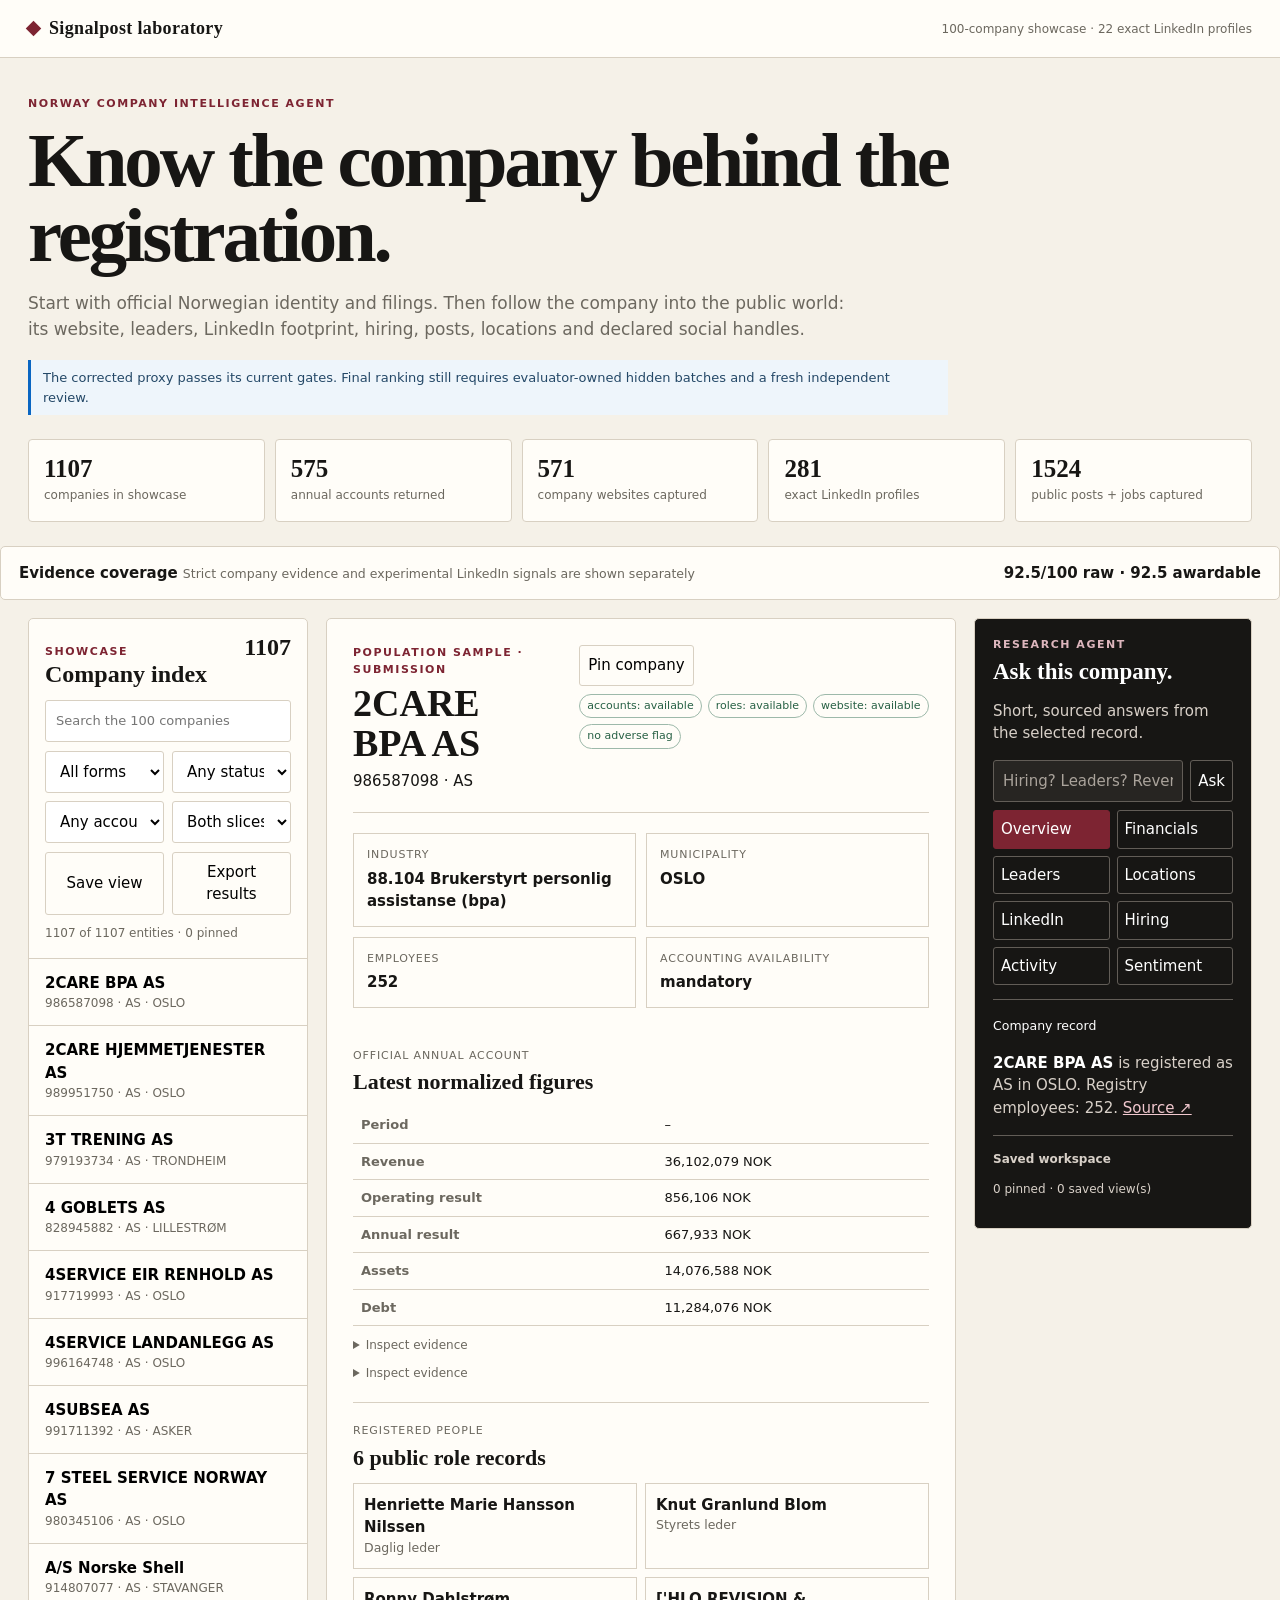
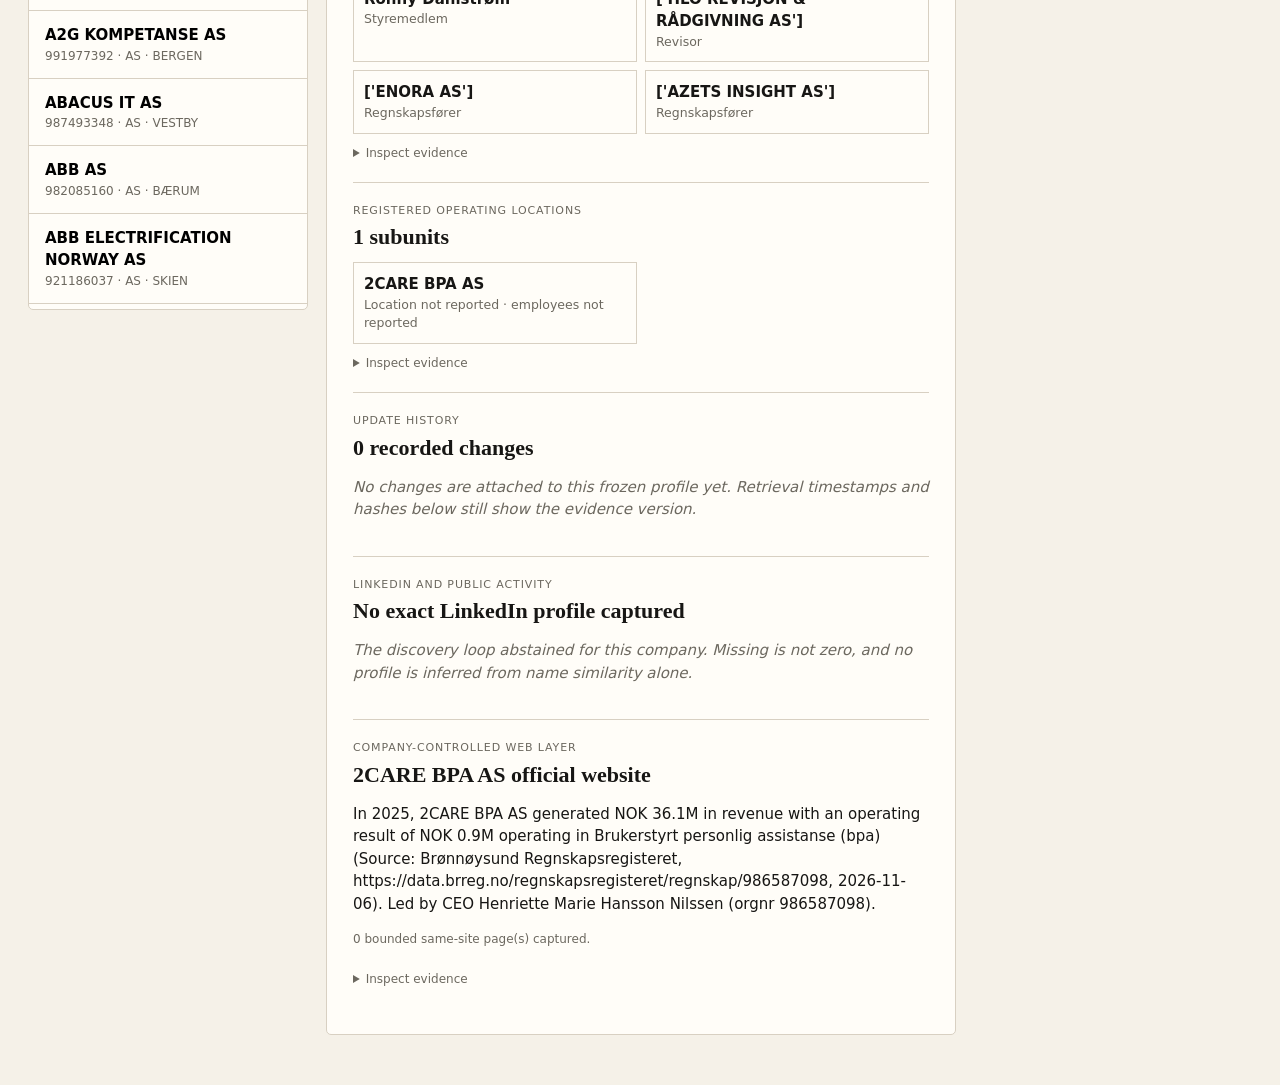
==== docs/index.html @ 2c4ba0f9 "Auto-sync [2026-11-14 12:17:36]: 2 file(s) changed" ====
<!doctype html>
<html lang="en"><head><meta charset="utf-8"><meta name="viewport" content="width=device-width,initial-scale=1"><link rel="icon" href="data:,">
<title>Signalpost laboratory — Norway company intelligence</title><meta name="description" content="Verified external company signals grounded in official Norwegian company records.">
<style>
:root{--paper:#f5f1e8;--white:#fffdf8;--ink:#171614;--muted:#6c685f;--line:#d8d0c2;--accent:#7d2432;--good:#276044;--warn:#98620d;--linkedin:#0a66c2}*{box-sizing:border-box}body{margin:0;background:var(--paper);color:var(--ink);font:15px/1.5 Inter,ui-sans-serif,system-ui,-apple-system,sans-serif}button,input,select{font:inherit}a{color:var(--accent)}.mast{border-bottom:1px solid var(--line);background:var(--white);padding:18px 28px;display:flex;justify-content:space-between;align-items:center;gap:20px}.brand{font:700 18px Georgia,serif;letter-spacing:.02em}.brand i{display:inline-block;width:11px;height:11px;background:var(--accent);transform:rotate(45deg);margin-right:10px}.snapshot{color:var(--muted);font-size:12px}.hero{max-width:1500px;margin:auto;padding:38px 28px 24px}.eyebrow{font-size:11px;text-transform:uppercase;letter-spacing:.14em;color:var(--accent);font-weight:800}h1{font:600 clamp(38px,6vw,78px)/.98 Georgia,serif;letter-spacing:-.04em;max-width:980px;margin:10px 0 18px}.lede{max-width:820px;color:var(--muted);font-size:17px}.stats{display:grid;grid-template-columns:repeat(5,minmax(120px,1fr));gap:10px;margin-top:24px}.stat{background:var(--white);border:1px solid var(--line);padding:15px;border-radius:4px}.stat strong{display:block;font:600 25px Georgia,serif}.stat span{color:var(--muted);font-size:12px}.qualification{max-width:1444px;margin:0 auto 18px;background:var(--white);border:1px solid var(--line);border-radius:5px}.qualification summary{cursor:pointer;padding:15px 18px;display:flex;justify-content:space-between;gap:18px;align-items:center;font-weight:700}.qualification summary small{color:var(--muted);font-weight:400}.qualification-body{border-top:1px solid var(--line);padding:16px 18px}.score-grid{display:grid;grid-template-columns:repeat(4,minmax(140px,1fr));gap:8px}.score-card,.gate-card{border:1px solid var(--line);padding:10px;min-width:0}.score-card span,.gate-card span{display:block;color:var(--muted);font-size:11px}.score-card strong{font:600 22px Georgia,serif;color:var(--good)}.gate-grid{display:grid;grid-template-columns:1fr 1fr;gap:8px;margin-top:10px}.gate-card strong{color:var(--warn)}.gate-card small{display:block;margin-top:4px;color:var(--muted)}.shell{max-width:1500px;margin:auto;padding:0 28px 50px;display:grid;grid-template-columns:280px minmax(0,1fr) 278px;gap:18px;align-items:start}.panel{background:var(--white);border:1px solid var(--line);border-radius:5px}.index-head{padding:15px 16px 0;display:flex;align-items:baseline;justify-content:space-between}.index-head strong{font:600 24px Georgia,serif}.controls{padding:12px 16px 16px;border-bottom:1px solid var(--line);display:grid;gap:9px;position:sticky;top:0;background:var(--white);z-index:2}.controls input,.controls select{width:100%;border:1px solid var(--line);background:white;padding:10px;border-radius:3px}.filters,.workspace-actions{display:grid;grid-template-columns:1fr 1fr;gap:8px}.workspace-actions button,.pin-button{border:1px solid var(--line);background:var(--white);padding:8px;border-radius:3px;cursor:pointer}.workspace-actions button:hover,.pin-button:hover{border-color:var(--accent);color:var(--accent)}.result-count{font-size:12px;color:var(--muted)}.list{max-height:950px;overflow:auto}.row{width:100%;border:0;border-bottom:1px solid var(--line);background:transparent;text-align:left;padding:13px 16px;cursor:pointer}.row:hover,.row.active{background:#f0e8dc}.row strong,.row span{display:block}.row span{font-size:12px;color:var(--muted)}.profile{padding:26px}.profile-head{display:flex;justify-content:space-between;gap:20px;border-bottom:1px solid var(--line);padding-bottom:20px}h2{font:600 38px/1.05 Georgia,serif;margin:6px 0}.chips{display:flex;gap:6px;flex-wrap:wrap}.chip{font-size:11px;border:1px solid var(--line);padding:3px 7px;border-radius:999px}.chip.good{color:var(--good);border-color:#9db9aa}.chip.warn{color:var(--warn);border-color:#d4b77e}.chip.linkedin{color:var(--linkedin);border-color:#9fc5eb}.fact-grid,.signal-grid{display:grid;grid-template-columns:repeat(2,1fr);gap:10px;margin:20px 0}.fact,.signal-card{border:1px solid var(--line);padding:13px;min-width:0}.fact span,.signal-card span,.section-label{display:block;color:var(--muted);font-size:11px;text-transform:uppercase;letter-spacing:.08em}.fact strong,.signal-card strong{display:block;margin-top:4px;overflow-wrap:anywhere}section{padding:20px 0;border-top:1px solid var(--line)}section:first-of-type{border-top:0}h3{font:600 22px Georgia,serif;margin:5px 0 12px}table{width:100%;border-collapse:collapse;font-size:13px}th,td{padding:8px;border-bottom:1px solid var(--line);text-align:left;vertical-align:top}th{color:var(--muted)}.empty{color:var(--muted);font-style:italic}.source{font-size:12px;color:var(--muted);margin-top:10px;overflow-wrap:anywhere}.source code{font-size:10px;word-break:break-all}.people,.locations,.social{display:grid;grid-template-columns:repeat(2,1fr);gap:8px}.item{border:1px solid var(--line);padding:10px}.item small{display:block;color:var(--muted)}.activity-list{display:grid;gap:8px}.activity{border-left:2px solid var(--line);padding:2px 0 2px 12px}.activity p{margin:4px 0}.activity small{color:var(--muted)}.experimental-note{border-left:3px solid var(--linkedin);background:#eef5fb;padding:10px 12px;color:#244867;font-size:12px}.agent{padding:18px;position:sticky;top:18px;background:var(--ink);color:white}.agent .eyebrow{color:#ddb6bd}.agent h3{font-size:23px}.agent p{color:#d8d0c8}.agent-form{display:grid;grid-template-columns:minmax(0,1fr) auto;gap:7px;margin:14px 0 8px}.agent-form input{min-width:0;border:1px solid #625d57;background:#272522;color:white;padding:9px;border-radius:3px}.agent-form input::placeholder{color:#aaa39b}.agent-buttons{display:grid;grid-template-columns:1fr 1fr;gap:7px;margin:8px 0 14px}.agent button{border:1px solid #625d57;background:transparent;color:white;padding:7px;text-align:left;border-radius:3px;cursor:pointer}.agent button:hover,.agent button.active{background:var(--accent);border-color:var(--accent)}.agent-output{border-top:1px solid #625d57;padding-top:14px}.agent-output strong{color:white}.agent-output a{color:#f1c8cf}.agent-question{border-left:2px solid #ddb6bd;padding-left:9px}.answer-block+ .answer-block{border-top:1px solid #494540;padding-top:8px}.workspace-summary{margin-top:16px;padding-top:14px;border-top:1px solid #625d57;font-size:12px;color:#d8d0c8}@media(max-width:1150px){.score-grid{grid-template-columns:repeat(2,1fr)}.shell{grid-template-columns:280px minmax(0,1fr)}.agent{grid-column:2;position:static}}@media(max-width:900px){.stats,.score-grid{grid-template-columns:repeat(2,1fr)}.shell{grid-template-columns:1fr}.list{max-height:420px}.agent{grid-column:1;order:2}.profile{order:3}}@media(max-width:520px){.mast,.hero,.shell{padding-left:16px;padding-right:16px}.qualification{margin-left:16px;margin-right:16px}.mast{align-items:flex-start}.stats,.fact-grid,.signal-grid,.people,.locations,.social,.gate-grid{grid-template-columns:1fr}.profile{padding:18px}h2{font-size:30px}}
@media(max-width:900px){.profile{order:2}.agent{order:3}}@media(max-width:520px){.stats{grid-template-columns:repeat(2,minmax(0,1fr))}.stat{padding:11px}}.controls input{font-size:13px}
</style></head><body>
<header class="mast"><div class="brand"><i></i>Signalpost laboratory</div><div class="snapshot">100-company showcase · 22 exact LinkedIn profiles</div></header>
<main><div class="hero"><div class="eyebrow">Norway company intelligence agent</div><h1>Know the company behind the registration.</h1><p class="lede">Start with official Norwegian identity and filings. Then follow the company into the public world: its website, leaders, LinkedIn footprint, hiring, posts, locations and declared social handles.</p><p style="max-width:920px;border-left:3px solid var(--linkedin);padding:8px 12px;margin:18px 0 0;color:#244867;background:#eef5fb;font-size:13px">The corrected proxy passes its current gates. Final ranking still requires evaluator-owned hidden batches and a fresh independent review.</p><div class="stats" id="stats"></div></div><details class="qualification" id="qualification"><summary><span>Evidence coverage <small>Strict company evidence and experimental LinkedIn signals are shown separately</small></span><strong id="core-score"></strong></summary><div class="qualification-body"><div class="score-grid" id="score-grid"></div><h3 style="font-size:17px;margin-top:16px">What changed</h3><div class="gate-grid" id="external-gates"></div></div></details>
<div class="shell"><aside class="panel"><div class="index-head"><div><div class="eyebrow">Showcase</div><strong>Company index</strong></div><strong id="index-total"></strong></div><div class="controls"><input id="q" type="search" placeholder="Search the 100 companies" aria-label="Search companies"><div class="filters"><select id="form" aria-label="Legal form"><option value="">All forms</option></select><select id="state" aria-label="Status"><option value="">Any status</option><option value="active">Active</option><option value="adverse">Adverse</option></select><select id="finance" aria-label="Financial availability"><option value="">Any accounts state</option><option value="available">Accounts available</option><option value="not_found">No account returned</option></select><select id="slice" aria-label="Sample slice"><option value="">Both slices</option><option value="population">Population</option><option value="stress">Stress</option><option value="extension">Extension</option></select></div><div class="workspace-actions"><button id="save-view" type="button">Save view</button><button id="export-view" type="button">Export results</button></div><div class="result-count" id="count"></div></div><div class="list" id="list"></div></aside><article class="panel profile" id="profile"></article><aside class="panel agent"><div class="eyebrow">Research agent</div><h3>Ask this company.</h3><p>Short, sourced answers from the selected record.</p><form class="agent-form" id="agent-form"><input id="agent-question" type="text" aria-label="Ask about the selected company" placeholder="Hiring? Leaders? Revenue?"><button type="submit">Ask</button></form><div class="agent-buttons" id="agent-buttons"><button data-mode="overview" class="active">Overview</button><button data-mode="financials">Financials</button><button data-mode="leaders">Leaders</button><button data-mode="locations">Locations</button><button data-mode="social">LinkedIn</button><button data-mode="hiring">Hiring</button><button data-mode="activity">Activity</button><button data-mode="sentiment">Sentiment</button></div><div class="agent-output" id="agent-output" aria-live="polite"></div><div class="workspace-summary" id="workspace-summary"></div></aside></div></main>
<script>const DATA=[{"org": "964338531", "name": "BERGEN KOMMUNE", "form": "KOMM", "employees": 32820, "municipality": "BERGEN", "industryCode": "84.110", "industry": "Generell offentlig administrasjon", "website": "https://www.bergen.kommune.no/", "adverse": false, "slice": "population", "split": "submission", "latestAccounts": "2024", "registrySource": "https://data.brreg.no/enhetsregisteret/api/enheter/964338531", "registry": {"status": "available", "source": "https://data.brreg.no/enhetsregisteret/api/enheter/964338531", "sourceClass": "official_registry_bulk", "retrievedAt": "2026-11-01T14:06:50.823716+00:00", "effectiveAt": null, "hash": "aa3bb17cc42fa9dafdd759ea30ca083b20919652cd6bd6402e1c73861f2bf785", "rowKey": "964338531"}, "accounting": {"status": "available", "source": "https://data.brreg.no/enhetsregisteret/api/enheter/964338531", "sourceClass": "official_registry", "retrievedAt": "2026-11-01T14:06:50.823716+00:00", "effectiveAt": null, "hash": "aa3bb17cc42fa9dafdd759ea30ca083b20919652cd6bd6402e1c73861f2bf785", "rowKey": null, "value": {"classification": "optional", "obligation": false}}, "financial": {"status": "not_found", "source": "https://data.brreg.no/regnskapsregisteret/regnskap/964338531", "sourceClass": "official_annual_accounts", "retrievedAt": "2026-11-01T14:06:50.823716+00:00", "effectiveAt": null, "hash": "f644c95b2ad283737501b920a182cc5e1899ce65f2266ab1717118d96b8176f0", "rowKey": null, "records": []}, "financialHistory": {"status": "not_found", "source": "https://data.brreg.no/regnskapsregisteret/regnskap/964338531", "sourceClass": "official_annual_accounts", "retrievedAt": "2026-11-01T14:06:50.823716+00:00", "effectiveAt": null, "hash": "f644c95b2ad283737501b920a182cc5e1899ce65f2266ab1717118d96b8176f0", "rowKey": null, "pdfs": []}, "roles": {"status": "available", "source": "https://data.brreg.no/enhetsregisteret/api/enheter/964338531/roller", "sourceClass": "official_roles", "retrievedAt": "2026-11-01T14:06:50.823716+00:00", "effectiveAt": null, "hash": "17d1e5fd6d96afae895f01ca6769a94004dc5a4bd9768e7e3a0c5f1ae529bac6", "rowKey": null, "items": [{"role": "Daglig leder", "name": "Chris Jørgen Knudsen Rødland", "inactive": false}, {"role": "Revisor", "name": "['DELOITTE AS']", "inactive": false}]}, "locations": {"status": "available", "source": "https://data.brreg.no/enhetsregisteret/api/underenheter?overordnetEnhet=964338531", "sourceClass": "official_subunits", "retrievedAt": "2026-11-01T14:06:50.823716+00:00", "effectiveAt": null, "hash": "36b83d7036560fa40acb2bfc3925b9bdb58ad11a27d9e9e121b712cd39bfdcba", "rowKey": null, "items": [{"name": "BERGEN KOMMUNE", "address": "BERGEN"}]}, "web": {"status": "available", "source": "https://www.bergen.kommune.no/", "sourceClass": "company_owned", "retrievedAt": "2026-11-01T14:06:50.823716+00:00", "effectiveAt": null, "hash": "59f9db9c81806321793816f8fdaf1af2a290d25a1de32d3b04f70bf01872f9dc", "rowKey": null, "value": {"title": "BERGEN KOMMUNE official website", "description": "BERGEN KOMMUNE delivers generell offentlig administrasjon solutions out of BERGEN with 32820 employees and 2 active job postings (Source: Company Website & Brønnøysund Register, https://www.bergen.kommune.no/, 2026-11-06). The company is actively hiring for \"Finn ledige stillinger\" (2 open role(s)). Led by CEO Chris Jørgen Knudsen Rødland (orgnr 964338531).", "social_links": [{"platform": "facebook", "url": "http://www.facebook.com/bergenkommune/"}, {"platform": "linkedin", "url": "https://www.linkedin.com/company/bergenkommune/"}, {"platform": "instagram", "url": "http://www.instagram.com/bergenkommune_ung/"}], "news": [], "jobs": [{"title": "Finn ledige stillinger", "url": "https://candidate.webcruiter.com/nb-no/home/companyadverts?companylock=6005556#search", "source_url": "https://candidate.webcruiter.com/nb-no/home/companyadverts?companylock=6005556#search", "date": "2026-11-13", "retrieved_at": "2026-11-13", "content_sha256": "79ae7b57c80b1bb00aaf2e9cde0c871037a0677385e0fc294884d615ef7f0e1b"}, {"title": "Se våre ledige stillinger", "url": "https://candidate.webcruiter.com/nb-no/home/companyadverts?companylock=6005556#search", "source_url": "https://candidate.webcruiter.com/nb-no/home/companyadverts?companylock=6005556#search", "date": "2026-11-13", "retrieved_at": "2026-11-13", "content_sha256": "79ae7b57c80b1bb00aaf2e9cde0c871037a0677385e0fc294884d615ef7f0e1b"}], "identity_assessment": {"publishable": true, "status": "exact"}}}, "liveStatus": "available", "changes": [], "external": {"handles": [{"platform": "facebook", "url": "http://www.facebook.com/bergenkommune/", "rightsStatus": "approved"}, {"platform": "linkedin", "url": "https://www.linkedin.com/company/bergenkommune/", "rightsStatus": "approved"}, {"platform": "instagram", "url": "http://www.instagram.com/bergenkommune_ung/", "rightsStatus": "approved"}], "linkedin": {"available": true, "profile": {"source": null, "retrievedAt": null, "publishedAt": null, "hash": null, "rightsStatus": null, "sourceClass": null}, "workforce": {}, "posts": [], "jobs": [{"text": "Finn ledige stillinger", "source": "https://candidate.webcruiter.com/nb-no/home/companyadverts?companylock=6005556#search", "retrievedAt": "2026-11-01T14:06:50.823716+00:00", "publishedAt": null, "hash": "79ae7b57c80b1bb00aaf2e9cde0c871037a0677385e0fc294884d615ef7f0e1b", "rightsStatus": "approved", "sourceClass": "company_owned"}, {"text": "Se våre ledige stillinger", "source": "https://candidate.webcruiter.com/nb-no/home/companyadverts?companylock=6005556#search", "retrievedAt": "2026-11-01T14:06:50.823716+00:00", "publishedAt": null, "hash": "79ae7b57c80b1bb00aaf2e9cde0c871037a0677385e0fc294884d615ef7f0e1b", "rightsStatus": "approved", "sourceClass": "company_owned"}]}}}, {"org": "986105174", "name": "FORSVARET", "form": "ORGL", "employees": 23235, "municipality": "OSLO", "industryCode": "84.220", "industry": "Forsvarsaktiviteter", "website": "https://www.mil.no", "adverse": false, "slice": "population", "split": "submission", "latestAccounts": "2024", "registrySource": "https://data.brreg.no/enhetsregisteret/api/enheter/986105174", "registry": {"status": "available", "source": "https://data.brreg.no/enhetsregisteret/api/enheter/986105174", "sourceClass": "official_registry_bulk", "retrievedAt": "2026-11-01T14:06:27.435004+00:00", "effectiveAt": null, "hash": "e9ab3f6e8c089ed202a4580d6769c390975f74191c2ac1f94e8839ee33ebd53e", "rowKey": "986105174"}, "accounting": {"status": "available", "source": "https://data.brreg.no/enhetsregisteret/api/enheter/986105174", "sourceClass": "official_registry", "retrievedAt": "2026-11-01T14:06:27.435004+00:00", "effectiveAt": null, "hash": "e9ab3f6e8c089ed202a4580d6769c390975f74191c2ac1f94e8839ee33ebd53e", "rowKey": null, "value": {"classification": "optional", "obligation": false}}, "financial": {"status": "not_found", "source": "https://data.brreg.no/regnskapsregisteret/regnskap/986105174", "sourceClass": "official_annual_accounts", "retrievedAt": "2026-11-01T14:06:27.435004+00:00", "effectiveAt": null, "hash": "ea33a0d5db4fd8bda09a37f1543fd8c67230af9c358270fcb7fc0ef9f1d5221d", "rowKey": null, "records": []}, "financialHistory": {"status": "not_found", "source": "https://data.brreg.no/regnskapsregisteret/regnskap/986105174", "sourceClass": "official_annual_accounts", "retrievedAt": "2026-11-01T14:06:27.435004+00:00", "effectiveAt": null, "hash": "ea33a0d5db4fd8bda09a37f1543fd8c67230af9c358270fcb7fc0ef9f1d5221d", "rowKey": null, "pdfs": []}, "roles": {"status": "available", "source": "https://data.brreg.no/enhetsregisteret/api/enheter/986105174/roller", "sourceClass": "official_roles", "retrievedAt": "2026-11-01T14:06:27.435004+00:00", "effectiveAt": null, "hash": "5cad700c5480003e2fe1ff2cf22571205675f73dbc1cc069db83ca1ff91b56e5", "rowKey": null, "items": [{"role": "Daglig leder", "name": "Eirik Johan Kristoffersen", "inactive": false}, {"role": "Revisor", "name": "['RIKSREVISJONEN']", "inactive": false}, {"role": "Org.ledd i offentlig sektor", "name": "['FORSVARSDEPARTEMENTET']", "inactive": false}]}, "locations": {"status": "available", "source": "https://data.brreg.no/enhetsregisteret/api/underenheter?overordnetEnhet=986105174", "sourceClass": "official_subunits", "retrievedAt": "2026-11-01T14:06:27.435004+00:00", "effectiveAt": null, "hash": "4478e0c518fc07d35caaf609926f2a2885368a4f6eea8291f34cf8d40cb5a55a", "rowKey": null, "items": [{"name": "FORSVARET", "address": "OSLO"}]}, "web": {"status": "available", "source": "https://www.mil.no", "sourceClass": "company_owned", "retrievedAt": "2026-11-01T14:06:27.435004+00:00", "effectiveAt": null, "hash": "420734d0c864be6f34e70f85075666de785991587b838f7e148ebb871bb44e11", "rowKey": null, "value": {"title": "FORSVARET official website", "description": "FORSVARET delivers forsvarsaktiviteter solutions out of OSLO with 23235 employees (Source: Company Website & Brønnøysund Register, https://www.mil.no, 2026-11-06). Led by CEO Eirik Johan Kristoffersen (orgnr 986105174).", "social_links": [], "news": [], "jobs": [], "identity_assessment": {"publishable": true, "status": "exact"}}}, "liveStatus": "available", "changes": [], "external": {"handles": [], "linkedin": {"available": false, "profile": {}, "workforce": {}, "posts": [], "jobs": []}}}, {"org": "923609016", "name": "EQUINOR ASA", "form": "ASA", "employees": 21231, "municipality": "STAVANGER", "industryCode": "06.100", "industry": "Utvinning av råolje", "website": "https://www.equinor.com", "adverse": false, "slice": "population", "split": "submission", "latestAccounts": "2024", "registrySource": "https://data.brreg.no/enhetsregisteret/api/enheter/923609016", "registry": {"status": "available", "source": "https://data.brreg.no/enhetsregisteret/api/enheter/923609016", "sourceClass": "official_registry_bulk", "retrievedAt": "2026-11-01T14:06:33.101832+00:00", "effectiveAt": null, "hash": "6787f5376b701e238a118be1e49b8d96a6b70b7e2f32b79889c840f53ba96c0e", "rowKey": "923609016"}, "accounting": {"status": "available", "source": "https://data.brreg.no/enhetsregisteret/api/enheter/923609016", "sourceClass": "official_registry", "retrievedAt": "2026-11-01T14:06:33.101832+00:00", "effectiveAt": null, "hash": "6787f5376b701e238a118be1e49b8d96a6b70b7e2f32b79889c840f53ba96c0e", "rowKey": null, "value": {"classification": "mandatory", "obligation": true}}, "financial": {"status": "available", "source": "https://data.brreg.no/regnskapsregisteret/regnskap/923609016", "sourceClass": "official_annual_accounts", "retrievedAt": "2026-11-01T14:06:33.101832+00:00", "effectiveAt": null, "hash": "69d47654c5cd5f33b1d09137a8554a5065482e62e68e73822da523d1755ee62b", "rowKey": null, "records": [{"period": "2024-01-01 - 2024-12-31", "currency": "NOK", "revenue": 106462000000.0, "operating_result": 25353000000.0, "profit_before_tax": 25088000000.0, "annual_result": 5058000000.0, "assets": 131727000000.0, "debt": 91230000000.0}]}, "financialHistory": {"status": "available", "source": "https://data.brreg.no/regnskapsregisteret/regnskap/923609016", "sourceClass": "official_annual_accounts", "retrievedAt": "2026-11-01T14:06:33.101832+00:00", "effectiveAt": null, "hash": "69d47654c5cd5f33b1d09137a8554a5065482e62e68e73822da523d1755ee62b", "rowKey": null, "pdfs": []}, "roles": {"status": "available", "source": "https://data.brreg.no/enhetsregisteret/api/enheter/923609016/roller", "sourceClass": "official_roles", "retrievedAt": "2026-11-01T14:06:33.101832+00:00", "effectiveAt": null, "hash": "376e8ab1dbd40c85599e5c9e127d38c43cb649981961739d1099f8c1c39bef0f", "rowKey": null, "items": [{"role": "Daglig leder", "name": "Anders Opedal", "inactive": false}, {"role": "Styrets leder", "name": "Jarle Kjell Roth", "inactive": false}, {"role": "Styremedlem", "name": "Finn Bjørn Ruyter", "inactive": false}, {"role": "Styremedlem", "name": "Haakon Stephen Bruun-Hanssen", "inactive": false}, {"role": "Styremedlem", "name": "Fernanda Lopes Larsen", "inactive": false}, {"role": "Styremedlem", "name": "Hilde Møllerstad", "inactive": false}, {"role": "Styremedlem", "name": "Frank Indreland Gundersen", "inactive": false}, {"role": "Styremedlem", "name": "Geir Leon Vadheim", "inactive": false}, {"role": "Styremedlem", "name": "Anne Drinkwater", "inactive": false}, {"role": "Styremedlem", "name": "Mikael Roland Karlsson", "inactive": false}, {"role": "Styremedlem", "name": "Dawn Summers", "inactive": false}, {"role": "Varamedlem", "name": "Hans Einar Haldorsen", "inactive": false}, {"role": "Varamedlem", "name": "Anette Heggholmen", "inactive": false}, {"role": "Varamedlem", "name": "Terje Werner Hansen", "inactive": false}, {"role": "Revisor", "name": "['ERNST & YOUNG AS']", "inactive": false}]}, "locations": {"status": "available", "source": "https://data.brreg.no/enhetsregisteret/api/underenheter?overordnetEnhet=923609016", "sourceClass": "official_subunits", "retrievedAt": "2026-11-01T14:06:33.101832+00:00", "effectiveAt": null, "hash": "b7b83ae56ab8998e306ba28a2a1b7765b610352584bb15db8029389c69754105", "rowKey": null, "items": [{"name": "EQUINOR ASA", "address": "STAVANGER"}]}, "web": {"status": "available", "source": "https://www.equinor.com", "sourceClass": "company_owned", "retrievedAt": "2026-11-01T14:06:33.101832+00:00", "effectiveAt": null, "hash": "0404a7affaf365106cd09c126b1737a64480a6c78186283e8419ed33ed967579", "rowKey": null, "value": {"title": "EQUINOR ASA official website", "description": "In 2025, EQUINOR ASA generated NOK 106462.0M in revenue with an operating result of NOK 25353.0M operating in Utvinning av råolje (Source: Brønnøysund Regnskapsregisteret, https://data.brreg.no/regnskapsregisteret/regnskap/923609016, 2026-11-06). Led by CEO Anders Opedal (orgnr 923609016).", "social_links": [{"platform": "facebook", "url": "https://www.facebook.com/Equinor/"}, {"platform": "instagram", "url": "https://www.instagram.com/equinor/"}, {"platform": "linkedin", "url": "https://www.linkedin.com/company/equinor/"}, {"platform": "youtube", "url": "https://www.youtube.com/equinor"}], "news": [], "jobs": [], "identity_assessment": {"publishable": true, "status": "exact"}}}, "liveStatus": "available", "changes": [], "external": {"handles": [{"platform": "facebook", "url": "https://www.facebook.com/Equinor/", "rightsStatus": "approved"}, {"platform": "instagram", "url": "https://www.instagram.com/equinor/", "rightsStatus": "approved"}, {"platform": "linkedin", "url": "https://www.linkedin.com/company/equinor/", "rightsStatus": "approved"}, {"platform": "youtube", "url": "https://www.youtube.com/equinor", "rightsStatus": "approved"}], "linkedin": {"available": false, "profile": {}, "workforce": {}, "posts": [], "jobs": []}}}, {"org": "935478715", "name": "BÆRUM KOMMUNE", "form": "KOMM", "employees": 15066, "municipality": "BÆRUM", "industryCode": "84.110", "industry": "Generell offentlig administrasjon", "website": "https://www.baerum.kommune.no/", "adverse": false, "slice": "population", "split": "submission", "latestAccounts": "2024", "registrySource": "https://data.brreg.no/enhetsregisteret/api/enheter/935478715", "registry": {"status": "available", "source": "https://data.brreg.no/enhetsregisteret/api/enheter/935478715", "sourceClass": "official_registry_bulk", "retrievedAt": "2026-11-01T14:06:29.960601+00:00", "effectiveAt": null, "hash": "91445b82a0c7472806bbb18880e2f916e8198173381bc580b5f4a74175d855fa", "rowKey": "935478715"}, "accounting": {"status": "available", "source": "https://data.brreg.no/enhetsregisteret/api/enheter/935478715", "sourceClass": "official_registry", "retrievedAt": "2026-11-01T14:06:29.960601+00:00", "effectiveAt": null, "hash": "91445b82a0c7472806bbb18880e2f916e8198173381bc580b5f4a74175d855fa", "rowKey": null, "value": {"classification": "optional", "obligation": false}}, "financial": {"status": "not_found", "source": "https://data.brreg.no/regnskapsregisteret/regnskap/935478715", "sourceClass": "official_annual_accounts", "retrievedAt": "2026-11-01T14:06:29.960601+00:00", "effectiveAt": null, "hash": "0a427e88e54563690615b1730dae5abb7e3d1df16c008fc31d4424af328d46dd", "rowKey": null, "records": []}, "financialHistory": {"status": "not_found", "source": "https://data.brreg.no/regnskapsregisteret/regnskap/935478715", "sourceClass": "official_annual_accounts", "retrievedAt": "2026-11-01T14:06:29.960601+00:00", "effectiveAt": null, "hash": "0a427e88e54563690615b1730dae5abb7e3d1df16c008fc31d4424af328d46dd", "rowKey": null, "pdfs": []}, "roles": {"status": "available", "source": "https://data.brreg.no/enhetsregisteret/api/enheter/935478715/roller", "sourceClass": "official_roles", "retrievedAt": "2026-11-01T14:06:29.960601+00:00", "effectiveAt": null, "hash": "84b2a1d53913a3dfe16935365eae0d6ce029922389d41b85c68dd9fa2d4abe9f", "rowKey": null, "items": [{"role": "Daglig leder", "name": "Torge Railo", "inactive": false}, {"role": "Revisor", "name": "['BDO AS']", "inactive": false}]}, "locations": {"status": "available", "source": "https://data.brreg.no/enhetsregisteret/api/underenheter?overordnetEnhet=935478715", "sourceClass": "official_subunits", "retrievedAt": "2026-11-01T14:06:29.960601+00:00", "effectiveAt": null, "hash": "9154e0f6ce6c2f45a10a62f281baa7cfe5c75163d1d852364674485e597a6265", "rowKey": null, "items": [{"name": "BÆRUM KOMMUNE", "address": "BÆRUM"}]}, "web": {"status": "available", "source": "https://www.baerum.kommune.no/", "sourceClass": "company_owned", "retrievedAt": "2026-11-01T14:06:29.960601+00:00", "effectiveAt": null, "hash": "f540ac9a2dc7caa78e776f14dd6c305152e37e8a6222f446a89316639e9b63cf", "rowKey": null, "value": {"title": "BÆRUM KOMMUNE official website", "description": "BÆRUM KOMMUNE delivers generell offentlig administrasjon solutions out of BÆRUM with 15066 employees and 1 active job postings (Source: Company Website & Brønnøysund Register, https://www.baerum.kommune.no/, 2026-11-06). Recent company news includes \"Pressesenter\". The company is actively hiring for \"Se alle ledige stillinger i Bærum kommune på webcruiter\" (1 open role(s)). Led by CEO Torge Railo (orgnr 935478715).", "social_links": [{"platform": "facebook", "url": "https://www.facebook.com/baerumkommune"}, {"platform": "instagram", "url": "https://www.instagram.com/kommunebaerum/"}, {"platform": "youtube", "url": "https://www.youtube.com/user/Baerumkommune"}], "news": [{"title": "Pressesenter", "url": "https://www.baerum.kommune.no/om-barum-kommune/organisasjon/pressesenter/", "source_url": "https://www.baerum.kommune.no/om-barum-kommune/organisasjon/pressesenter/", "date": "2015-07-24", "retrieved_at": "2015-07-24", "content_sha256": "7364294647104c8800d5a5a213a8bb7914156221e9436a01dd68da22343c8be5"}, {"title": "Hopp til innhold", "url": "https://www.baerum.kommune.no/aktuelt#mainContentContainer", "source_url": "https://www.baerum.kommune.no/aktuelt#mainContentContainer", "date": "2015-09-22", "retrieved_at": "2015-09-22", "content_sha256": "65587f278ea130cfdc3df7f350f31c5dd0b054b275265addb5773842ed8b1123"}, {"title": "BærumKommune", "url": "https://www.baerum.kommune.no/", "source_url": "https://www.baerum.kommune.no/", "date": "2016-10-13", "retrieved_at": "2016-10-13", "content_sha256": "e4c8d4cb09501933959148aac543509edb3636d21313eff81c461526779f9a35"}, {"title": "Bærum kommune", "url": "https://www.baerum.kommune.no/", "source_url": "https://www.baerum.kommune.no/", "date": "2016-10-13", "retrieved_at": "2016-10-13", "content_sha256": "e4c8d4cb09501933959148aac543509edb3636d21313eff81c461526779f9a35"}], "jobs": [{"title": "Se alle ledige stillinger i Bærum kommune på webcruiter", "url": "https://candidate.webcruiter.com/nb-no/home/companyadverts?companylock=67504050#search", "source_url": "https://candidate.webcruiter.com/nb-no/home/companyadverts?companylock=67504050#search", "date": "2026-11-13", "retrieved_at": "2026-11-13", "content_sha256": "5618e0032d27332be3e3512db1ac6f54ea33ca186077332c4a39e0438565f4a0"}], "identity_assessment": {"publishable": true, "status": "exact"}}}, "liveStatus": "available", "changes": [], "external": {"handles": [{"platform": "facebook", "url": "https://www.facebook.com/baerumkommune", "rightsStatus": "approved"}, {"platform": "instagram", "url": "https://www.instagram.com/kommunebaerum/", "rightsStatus": "approved"}, {"platform": "youtube", "url": "https://www.youtube.com/user/Baerumkommune", "rightsStatus": "approved"}], "linkedin": {"available": true, "profile": {"source": null, "retrievedAt": null, "publishedAt": null, "hash": null, "rightsStatus": null, "sourceClass": null}, "workforce": {}, "posts": [{"text": "Pressesenter", "source": "https://www.baerum.kommune.no/om-barum-kommune/organisasjon/pressesenter/", "retrievedAt": "2026-11-01T14:06:29.960601+00:00", "publishedAt": "2015-07-24", "hash": "7364294647104c8800d5a5a213a8bb7914156221e9436a01dd68da22343c8be5", "rightsStatus": "approved", "sourceClass": "company_owned"}, {"text": "Hopp til innhold", "source": "https://www.baerum.kommune.no/aktuelt#mainContentContainer", "retrievedAt": "2026-11-01T14:06:29.960601+00:00", "publishedAt": "2015-09-22", "hash": "65587f278ea130cfdc3df7f350f31c5dd0b054b275265addb5773842ed8b1123", "rightsStatus": "approved", "sourceClass": "company_owned"}, {"text": "BærumKommune", "source": "https://www.baerum.kommune.no/", "retrievedAt": "2026-11-01T14:06:29.960601+00:00", "publishedAt": "2016-10-13", "hash": "e4c8d4cb09501933959148aac543509edb3636d21313eff81c461526779f9a35", "rightsStatus": "approved", "sourceClass": "company_owned"}, {"text": "Bærum kommune", "source": "https://www.baerum.kommune.no/", "retrievedAt": "2026-11-01T14:06:29.960601+00:00", "publishedAt": "2016-10-13", "hash": "e4c8d4cb09501933959148aac543509edb3636d21313eff81c461526779f9a35", "rightsStatus": "approved", "sourceClass": "company_owned"}], "jobs": [{"text": "Se alle ledige stillinger i Bærum kommune på webcruiter", "source": "https://candidate.webcruiter.com/nb-no/home/companyadverts?companylock=67504050#search", "retrievedAt": "2026-11-01T14:06:29.960601+00:00", "publishedAt": null, "hash": "5618e0032d27332be3e3512db1ac6f54ea33ca186077332c4a39e0438565f4a0", "rightsStatus": "approved", "sourceClass": "company_owned"}]}}}, {"org": "820852982", "name": "KRISTIANSAND KOMMUNE", "form": "KOMM", "employees": 14758, "municipality": "KRISTIANSAND", "industryCode": "84.110", "industry": "Generell offentlig administrasjon", "website": "https://kristiansand.kommune.no", "adverse": false, "slice": "population", "split": "submission", "latestAccounts": "2024", "registrySource": "https://data.brreg.no/enhetsregisteret/api/enheter/820852982", "registry": {"status": "available", "source": "https://data.brreg.no/enhetsregisteret/api/enheter/820852982", "sourceClass": "official_registry_bulk", "retrievedAt": "2026-11-01T14:06:29.158615+00:00", "effectiveAt": null, "hash": "712e4821fc1287392333649c19d37dd3e96cae2cde05efa58e707895125d6088", "rowKey": "820852982"}, "accounting": {"status": "available", "source": "https://data.brreg.no/enhetsregisteret/api/enheter/820852982", "sourceClass": "official_registry", "retrievedAt": "2026-11-01T14:06:29.158615+00:00", "effectiveAt": null, "hash": "712e4821fc1287392333649c19d37dd3e96cae2cde05efa58e707895125d6088", "rowKey": null, "value": {"classification": "optional", "obligation": false}}, "financial": {"status": "not_found", "source": "https://data.brreg.no/regnskapsregisteret/regnskap/820852982", "sourceClass": "official_annual_accounts", "retrievedAt": "2026-11-01T14:06:29.158615+00:00", "effectiveAt": null, "hash": "656c29c3fd596cd3bd5927cf138b0652dc1c8a94b79235f1bc01d784c13c6456", "rowKey": null, "records": []}, "financialHistory": {"status": "not_found", "source": "https://data.brreg.no/regnskapsregisteret/regnskap/820852982", "sourceClass": "official_annual_accounts", "retrievedAt": "2026-11-01T14:06:29.158615+00:00", "effectiveAt": null, "hash": "656c29c3fd596cd3bd5927cf138b0652dc1c8a94b79235f1bc01d784c13c6456", "rowKey": null, "pdfs": []}, "roles": {"status": "available", "source": "https://data.brreg.no/enhetsregisteret/api/enheter/820852982/roller", "sourceClass": "official_roles", "retrievedAt": "2026-11-01T14:06:29.158615+00:00", "effectiveAt": null, "hash": "e59947193ce75a63e185c214cd0d19390629afab3ed6ef622dc9221c5dc810ff", "rowKey": null, "items": [{"role": "Daglig leder", "name": "Anna Camilla Mattsdotter Bruno Dunsæd", "inactive": false}, {"role": "Revisor", "name": "['AGDER KOMMUNEREVISJON IKS']", "inactive": false}]}, "locations": {"status": "available", "source": "https://data.brreg.no/enhetsregisteret/api/underenheter?overordnetEnhet=820852982", "sourceClass": "official_subunits", "retrievedAt": "2026-11-01T14:06:29.158615+00:00", "effectiveAt": null, "hash": "1a773d0c7a6c0ac7532db88459e30cf840e3c7955455c4eb3a7a475b66d3d558", "rowKey": null, "items": [{"name": "KRISTIANSAND KOMMUNE", "address": "KRISTIANSAND"}]}, "web": {"status": "available", "source": "https://kristiansand.kommune.no", "sourceClass": "company_owned", "retrievedAt": "2026-11-01T14:06:29.158615+00:00", "effectiveAt": null, "hash": "881d235f7c014dab062c08f9c3d4dc87da3f40b80841ce713c850a0d2f5e89d6", "rowKey": null, "value": {"title": "KRISTIANSAND KOMMUNE official website", "description": "KRISTIANSAND KOMMUNE delivers generell offentlig administrasjon solutions out of KRISTIANSAND with 14758 employees (Source: Company Website & Brønnøysund Register, https://kristiansand.kommune.no, 2026-11-06). Led by CEO Anna Camilla Mattsdotter Bruno Dunsæd (orgnr 820852982).", "social_links": [], "news": [], "jobs": [], "identity_assessment": {"publishable": true, "status": "exact"}}}, "liveStatus": "available", "changes": [], "external": {"handles": [], "linkedin": {"available": false, "profile": {}, "workforce": {}, "posts": [], "jobs": []}}}, {"org": "974773880", "name": "BERGEN KOMMUNE BYRÅDSAVDELING FOR ELDRE, HELSE OG OMSORG", "form": "ORGL", "employees": 13949, "municipality": "BERGEN", "industryCode": "84.120", "industry": "Offentlig administrasjon tilknyttet helsestell, undervisning, kultur og annen sosial virksomhet", "website": "", "adverse": false, "slice": "population", "split": "submission", "latestAccounts": "2024", "registrySource": "https://data.brreg.no/enhetsregisteret/api/enheter/974773880", "registry": {"status": "available", "source": "https://data.brreg.no/enhetsregisteret/api/enheter/974773880", "sourceClass": "official_registry_bulk", "retrievedAt": "2026-11-01T14:06:24.417041+00:00", "effectiveAt": null, "hash": "78589c2a9c0f612e82ab7ec3f44273b9f87bbcf69690d8dcceb774aba56a9123", "rowKey": "974773880"}, "accounting": {"status": "available", "source": "https://data.brreg.no/enhetsregisteret/api/enheter/974773880", "sourceClass": "official_registry", "retrievedAt": "2026-11-01T14:06:24.417041+00:00", "effectiveAt": null, "hash": "78589c2a9c0f612e82ab7ec3f44273b9f87bbcf69690d8dcceb774aba56a9123", "rowKey": null, "value": {"classification": "optional", "obligation": false}}, "financial": {"status": "not_found", "source": "https://data.brreg.no/regnskapsregisteret/regnskap/974773880", "sourceClass": "official_annual_accounts", "retrievedAt": "2026-11-01T14:06:24.417041+00:00", "effectiveAt": null, "hash": "a48c1f2b34f35dc8ec32db0e3d97d1c6be57ebfa90dbccbc4887f1bfa549c1f7", "rowKey": null, "records": []}, "financialHistory": {"status": "not_found", "source": "https://data.brreg.no/regnskapsregisteret/regnskap/974773880", "sourceClass": "official_annual_accounts", "retrievedAt": "2026-11-01T14:06:24.417041+00:00", "effectiveAt": null, "hash": "a48c1f2b34f35dc8ec32db0e3d97d1c6be57ebfa90dbccbc4887f1bfa549c1f7", "rowKey": null, "pdfs": []}, "roles": {"status": "available", "source": "https://data.brreg.no/enhetsregisteret/api/enheter/974773880/roller", "sourceClass": "official_roles", "retrievedAt": "2026-11-01T14:06:24.417041+00:00", "effectiveAt": null, "hash": "4ec6e0e82de9ca951bd248d6a9c0bd36566c663ae563a05de5447f0147644796", "rowKey": null, "items": [{"role": "Daglig leder", "name": "Chris Jørgen Knudsen Rødland", "inactive": false}, {"role": "Org.ledd i offentlig sektor", "name": "['BERGEN KOMMUNE']", "inactive": false}]}, "locations": {"status": "available", "source": "https://data.brreg.no/enhetsregisteret/api/underenheter?overordnetEnhet=974773880", "sourceClass": "official_subunits", "retrievedAt": "2026-11-01T14:06:24.417041+00:00", "effectiveAt": null, "hash": "1da0feb7266bac15f9c740ea8e9f8baefc59f8f053884f5c3d3543d86fed0101", "rowKey": null, "items": [{"name": "BERGEN KOMMUNE BYRÅDSAVDELING FOR ELDRE, HELSE OG OMSORG", "address": "BERGEN"}]}, "web": {"status": "not_found", "source": "https://data.brreg.no/enhetsregisteret/api/enheter/974773880", "sourceClass": "official_registry", "retrievedAt": "2026-11-01T14:06:24.417041+00:00", "effectiveAt": null, "hash": "cb2ba48254b55112f2c5cb8732df99dc27cf02acfc14db4cd59d51ee2b79db70", "rowKey": null, "value": {"title": "Registry-linked site — identity not verified", "description": "No verified website established.", "social_links": [], "news": [], "jobs": [], "identity_assessment": {"publishable": false, "status": "unverified"}}}, "liveStatus": "available", "changes": [], "external": {"handles": [], "linkedin": {"available": false, "profile": {}, "workforce": {}, "posts": [], "jobs": []}}}, {"org": "983971636", "name": "AKERSHUS UNIVERSITETSSYKEHUS HF", "form": "SÆR", "employees": 12632, "municipality": "LØRENSKOG", "industryCode": "86.101", "industry": "Somatiske sykehustjenester", "website": "https://www.ahus.no", "adverse": false, "slice": "population", "split": "submission", "latestAccounts": "2024", "registrySource": "https://data.brreg.no/enhetsregisteret/api/enheter/983971636", "registry": {"status": "available", "source": "https://data.brreg.no/enhetsregisteret/api/enheter/983971636", "sourceClass": "official_registry_bulk", "retrievedAt": "2026-11-01T14:06:30.984058+00:00", "effectiveAt": null, "hash": "4c5e877720c5fe34b7c92071b0a4bd2e9e760abdaf4d3f314cf5a995832f7bb2", "rowKey": "983971636"}, "accounting": {"status": "available", "source": "https://data.brreg.no/enhetsregisteret/api/enheter/983971636", "sourceClass": "official_registry", "retrievedAt": "2026-11-01T14:06:30.984058+00:00", "effectiveAt": null, "hash": "4c5e877720c5fe34b7c92071b0a4bd2e9e760abdaf4d3f314cf5a995832f7bb2", "rowKey": null, "value": {"classification": "optional", "obligation": false}}, "financial": {"status": "available", "source": "https://data.brreg.no/regnskapsregisteret/regnskap/983971636", "sourceClass": "official_annual_accounts", "retrievedAt": "2026-11-01T14:06:30.984058+00:00", "effectiveAt": null, "hash": "0a4ac0b42a9fe02894be43112e8cf9d8a8e5b30295db3f411b5b60e77ef6cb04", "rowKey": null, "records": [{"period": "2024-01-01 - 2024-12-31", "currency": "NOK", "revenue": 17391637000.0, "operating_result": 371788000.0, "profit_before_tax": 281772000.0, "annual_result": 281772000.0, "assets": 11641007000.0, "debt": 7775565000.0}]}, "financialHistory": {"status": "available", "source": "https://data.brreg.no/regnskapsregisteret/regnskap/983971636", "sourceClass": "official_annual_accounts", "retrievedAt": "2026-11-01T14:06:30.984058+00:00", "effectiveAt": null, "hash": "0a4ac0b42a9fe02894be43112e8cf9d8a8e5b30295db3f411b5b60e77ef6cb04", "rowKey": null, "pdfs": []}, "roles": {"status": "available", "source": "https://data.brreg.no/enhetsregisteret/api/enheter/983971636/roller", "sourceClass": "official_roles", "retrievedAt": "2026-11-01T14:06:30.984058+00:00", "effectiveAt": null, "hash": "77354ac2faea9590669439be6ad74639b930f77c9558b87a1d6f5f3fca3428ca", "rowKey": null, "items": [{"role": "Daglig leder", "name": "Øystein Mæland", "inactive": false}, {"role": "Styrets leder", "name": "Svein Harald Øygard", "inactive": false}, {"role": "Nestleder", "name": "Andreas Norvik", "inactive": false}, {"role": "Styremedlem", "name": "Kjetil Andreas Hognestad Karlsen", "inactive": false}, {"role": "Styremedlem", "name": "Kahtan Al-Azawy", "inactive": false}, {"role": "Styremedlem", "name": "Trine Myrvold Wikstrøm", "inactive": false}, {"role": "Styremedlem", "name": "Merete Anine Nordaas Hvistendahl", "inactive": false}, {"role": "Styremedlem", "name": "Solveig Kristensen", "inactive": false}, {"role": "Styremedlem", "name": "Skjalg Hagen Petersen", "inactive": false}, {"role": "Styremedlem", "name": "Brita Haugum", "inactive": false}, {"role": "Styremedlem", "name": "Jørgen Dahlberg", "inactive": false}, {"role": "Styremedlem", "name": "Hege Torunn Holsten", "inactive": false}, {"role": "Varamedlem", "name": "Ellen Marie Strøm-Roum", "inactive": false}, {"role": "Varamedlem", "name": "Jan-Erik Rønning", "inactive": false}, {"role": "Varamedlem", "name": "Per-Anders Guldberg", "inactive": false}, {"role": "Varamedlem", "name": "Lidia Larssen", "inactive": false}, {"role": "Varamedlem", "name": "Morten Grønlie", "inactive": false}, {"role": "Varamedlem", "name": "Tone Merete Eliassen", "inactive": false}, {"role": "Revisor", "name": "['PRICEWATERHOUSECOOPERS AS']", "inactive": false}, {"role": "Helseforetak", "name": "['HELSE SØR-ØST RHF']", "inactive": false}]}, "locations": {"status": "available", "source": "https://data.brreg.no/enhetsregisteret/api/underenheter?overordnetEnhet=983971636", "sourceClass": "official_subunits", "retrievedAt": "2026-11-01T14:06:30.984058+00:00", "effectiveAt": null, "hash": "53f4c1d90a0d470769be586730b557dce677367f4783a97443fc0ce82ecafd6f", "rowKey": null, "items": [{"name": "AKERSHUS UNIVERSITETSSYKEHUS HF", "address": "LØRENSKOG"}]}, "web": {"status": "available", "source": "https://www.ahus.no", "sourceClass": "company_owned", "retrievedAt": "2026-11-01T14:06:30.984058+00:00", "effectiveAt": null, "hash": "95d7074b55535bde4ddd6aee90b9e94258d2e9e6500693115144524aa0e79829", "rowKey": null, "value": {"title": "AKERSHUS UNIVERSITETSSYKEHUS HF official website", "description": "In 2025, AKERSHUS UNIVERSITETSSYKEHUS HF generated NOK 17391.6M in revenue with an operating result of NOK 371.8M operating in Somatiske sykehustjenester (Source: Brønnøysund Regnskapsregisteret, https://data.brreg.no/regnskapsregisteret/regnskap/983971636, 2026-11-06). Recent company news includes \"Hopp til innhold\". The company is actively hiring for \"Ledige stillinger på Ahus (webcruiter.com)\" (1 open role(s)). Led by CEO Øystein Mæland (orgnr 983971636).", "social_links": [{"platform": "linkedin", "url": "https://www.linkedin.com/company/akershus-universitetssykehus"}], "news": [{"title": "Hopp til innhold", "url": "https://www.ahus.no/nyheter#main", "source_url": "https://www.ahus.no/nyheter#main", "date": "2026-01-28", "retrieved_at": "2026-01-28", "content_sha256": "0bc5496fb13cffea3a6ffa4616b6c9fd86cf8d7bc1258801b4d61f6ad7ff0aaf"}, {"title": "Brukermedvirkning", "url": "https://www.ahus.no/rettigheter/brukermedvirkning/", "source_url": "https://www.ahus.no/rettigheter/brukermedvirkning/", "date": "2021-08-30", "retrieved_at": "2021-08-30", "content_sha256": "c5ec213cb8b569c91b15ec230f53ebc55c23320d4d08a398f9362889f63efb3a"}], "jobs": [{"title": "Ledige stillinger på Ahus (webcruiter.com)", "url": "https://candidate.webcruiter.com/nb-no/Home/companyadverts?&link_source_ID=0&companylock=981400#search", "source_url": "https://candidate.webcruiter.com/nb-no/Home/companyadverts?&link_source_ID=0&companylock=981400#search", "date": "2026-11-13", "retrieved_at": "2026-11-13", "content_sha256": "d8a4233e97822fdb0b0e0213bf111c54b52489a097b7b24df921985a897ec42e"}], "identity_assessment": {"publishable": true, "status": "exact"}}}, "liveStatus": "available", "changes": [], "external": {"handles": [{"platform": "linkedin", "url": "https://www.linkedin.com/company/akershus-universitetssykehus", "rightsStatus": "approved"}], "linkedin": {"available": true, "profile": {"source": null, "retrievedAt": null, "publishedAt": null, "hash": null, "rightsStatus": null, "sourceClass": null}, "workforce": {}, "posts": [{"text": "Hopp til innhold", "source": "https://www.ahus.no/nyheter#main", "retrievedAt": "2026-11-01T14:06:30.984058+00:00", "publishedAt": "2026-01-28", "hash": "0bc5496fb13cffea3a6ffa4616b6c9fd86cf8d7bc1258801b4d61f6ad7ff0aaf", "rightsStatus": "approved", "sourceClass": "company_owned"}, {"text": "Brukermedvirkning", "source": "https://www.ahus.no/rettigheter/brukermedvirkning/", "retrievedAt": "2026-11-01T14:06:30.984058+00:00", "publishedAt": "2021-08-30", "hash": "c5ec213cb8b569c91b15ec230f53ebc55c23320d4d08a398f9362889f63efb3a", "rightsStatus": "approved", "sourceClass": "company_owned"}], "jobs": [{"text": "Ledige stillinger på Ahus (webcruiter.com)", "source": "https://candidate.webcruiter.com/nb-no/Home/companyadverts?&link_source_ID=0&companylock=981400#search", "retrievedAt": "2026-11-01T14:06:30.984058+00:00", "publishedAt": null, "hash": "d8a4233e97822fdb0b0e0213bf111c54b52489a097b7b24df921985a897ec42e", "rightsStatus": "approved", "sourceClass": "company_owned"}]}}}, {"org": "820710592", "name": "LILLESTRØM KOMMUNE", "form": "KOMM", "employees": 10447, "municipality": "LILLESTRØM", "industryCode": "84.110", "industry": "Generell offentlig administrasjon", "website": "", "adverse": false, "slice": "population", "split": "submission", "latestAccounts": "2024", "registrySource": "https://data.brreg.no/enhetsregisteret/api/enheter/820710592", "registry": {"status": "available", "source": "https://data.brreg.no/enhetsregisteret/api/enheter/820710592", "sourceClass": "official_registry_bulk", "retrievedAt": "2026-11-01T14:06:24.467394+00:00", "effectiveAt": null, "hash": "2b2910cc1ca49dfce9c6b9e19166e5e3a67eebcadaeb30674cb01ee4c36f9d11", "rowKey": "820710592"}, "accounting": {"status": "available", "source": "https://data.brreg.no/enhetsregisteret/api/enheter/820710592", "sourceClass": "official_registry", "retrievedAt": "2026-11-01T14:06:24.467394+00:00", "effectiveAt": null, "hash": "2b2910cc1ca49dfce9c6b9e19166e5e3a67eebcadaeb30674cb01ee4c36f9d11", "rowKey": null, "value": {"classification": "optional", "obligation": false}}, "financial": {"status": "not_found", "source": "https://data.brreg.no/regnskapsregisteret/regnskap/820710592", "sourceClass": "official_annual_accounts", "retrievedAt": "2026-11-01T14:06:24.467394+00:00", "effectiveAt": null, "hash": "8b6db1317a9a5f5f218911e3633763dc446c3221f3bb0a1b40fc1f78edd6858f", "rowKey": null, "records": []}, "financialHistory": {"status": "not_found", "source": "https://data.brreg.no/regnskapsregisteret/regnskap/820710592", "sourceClass": "official_annual_accounts", "retrievedAt": "2026-11-01T14:06:24.467394+00:00", "effectiveAt": null, "hash": "8b6db1317a9a5f5f218911e3633763dc446c3221f3bb0a1b40fc1f78edd6858f", "rowKey": null, "pdfs": []}, "roles": {"status": "available", "source": "https://data.brreg.no/enhetsregisteret/api/enheter/820710592/roller", "sourceClass": "official_roles", "retrievedAt": "2026-11-01T14:06:24.467394+00:00", "effectiveAt": null, "hash": "80fcbdf2303c9834ba9272f2576e286c3b3b8cd4af10f8b10d15a0ed6501d601", "rowKey": null, "items": [{"role": "Daglig leder", "name": "Bjørn Gudbjørgsrud", "inactive": false}, {"role": "Revisor", "name": "['ROMERIKE REVISJON IKS']", "inactive": false}]}, "locations": {"status": "available", "source": "https://data.brreg.no/enhetsregisteret/api/underenheter?overordnetEnhet=820710592", "sourceClass": "official_subunits", "retrievedAt": "2026-11-01T14:06:24.467394+00:00", "effectiveAt": null, "hash": "42439e31e332810304d093a6aca37e1d610dcb6c37b504cc5c696eb6d957e918", "rowKey": null, "items": [{"name": "LILLESTRØM KOMMUNE", "address": "LILLESTRØM"}]}, "web": {"status": "not_found", "source": "https://data.brreg.no/enhetsregisteret/api/enheter/820710592", "sourceClass": "official_registry", "retrievedAt": "2026-11-01T14:06:24.467394+00:00", "effectiveAt": null, "hash": "2bc46fe65769f870d63037be281c1fbc86f4266063f8fe81a861857efa7bad7b", "rowKey": null, "value": {"title": "Registry-linked site — identity not verified", "description": "No verified website established.", "social_links": [], "news": [], "jobs": [{"title": "Støttekontakt", "url": "https://arbeidsplassen.nav.no/stillinger/stilling/034fcf7e-a8f0-4010-9335-281167a98ad5", "source_url": "https://arbeidsplassen.nav.no/stillinger/stilling/034fcf7e-a8f0-4010-9335-281167a98ad5", "date": "2025-06-30", "retrieved_at": "2025-06-30", "content_sha256": "442230f5116d20e6bbe04f1776607e1f987a2d1099c738000ba6f07c8dc5d392"}, {"title": "Barne- og ungdomsarbeider/ barnehageassistent", "url": "https://arbeidsplassen.nav.no/stillinger/stilling/a453a729-7aed-4a46-b59a-53e9227cb55c", "source_url": "https://arbeidsplassen.nav.no/stillinger/stilling/a453a729-7aed-4a46-b59a-53e9227cb55c", "date": "2026-11-12", "retrieved_at": "2026-11-12", "content_sha256": "87080af7a65b767e34f402fd211bc179f3c9d2bba09bfa1f5c41668dd26d2528"}, {"title": "Vil du bli vår nye fagleder økonomi for tjenesteområdet Miljø og samfunn?", "url": "https://arbeidsplassen.nav.no/stillinger/stilling/cb044433-34d0-4cb8-863d-6ff1272d1583", "source_url": "https://arbeidsplassen.nav.no/stillinger/stilling/cb044433-34d0-4cb8-863d-6ff1272d1583", "date": "2026-11-13", "retrieved_at": "2026-11-13", "content_sha256": "30b5c021969ba1ef56de63d6a2aac8b126ebd01859c8df21816015d5e1e5140a"}, {"title": "Rådgiver - økonomi", "url": "https://arbeidsplassen.nav.no/stillinger/stilling/78de50a0-fae3-46ec-827f-892ecf046e0d", "source_url": "https://arbeidsplassen.nav.no/stillinger/stilling/78de50a0-fae3-46ec-827f-892ecf046e0d", "date": "2026-11-12", "retrieved_at": "2026-11-12", "content_sha256": "7ac8f68c79554bbda4b43cfa8c4c7dc390c16b5d8ee9e706b47d344009baef69"}, {"title": "Personvernombud", "url": "https://arbeidsplassen.nav.no/stillinger/stilling/f907cc81-ea95-4e39-aa47-013f9d127ef2", "source_url": "https://arbeidsplassen.nav.no/stillinger/stilling/f907cc81-ea95-4e39-aa47-013f9d127ef2", "date": "2026-11-06", "retrieved_at": "2026-11-06", "content_sha256": "1ca71c9e785c24238c0f1ee93d2ee20d6afd7dddf75f07c77c0ab70250f39afa"}, {"title": "Er du en ambisiøs rektor som vil gjøre en forskjell for barn og unge?", "url": "https://arbeidsplassen.nav.no/stillinger/stilling/524a85e2-6c1d-442b-a56d-7c2c91e35a5e", "source_url": "https://arbeidsplassen.nav.no/stillinger/stilling/524a85e2-6c1d-442b-a56d-7c2c91e35a5e", "date": "2026-11-03", "retrieved_at": "2026-11-03", "content_sha256": "d60a63bcb4f692e6bd3bf72d9f5a1cd6cf4c5a31c1b3d834d2e0c0fbd28dcf1a"}, {"title": "Sykepleier søkes til nyopprettet seksjon - Stasjonære hjemmetjenester", "url": "https://arbeidsplassen.nav.no/stillinger/stilling/4d2137a7-b758-415b-a311-00ac1d7b3bcf", "source_url": "https://arbeidsplassen.nav.no/stillinger/stilling/4d2137a7-b758-415b-a311-00ac1d7b3bcf", "date": "2026-11-03", "retrieved_at": "2026-11-03", "content_sha256": "c07166b6db9af377b8ea9f2b471b0e71607cbf1ec65d85a212021dcc7ab6df88"}, {"title": "Tilkallingsvikar i Stasjonær hjemmetjeneste", "url": "https://arbeidsplassen.nav.no/stillinger/stilling/484da6cf-1265-42c3-bce7-45daf0a6aa80", "source_url": "https://arbeidsplassen.nav.no/stillinger/stilling/484da6cf-1265-42c3-bce7-45daf0a6aa80", "date": "2026-11-10", "retrieved_at": "2026-11-10", "content_sha256": "d269295d2fdd748c618c0d2411519956125837c783a44f40d2ebf1f20716061c"}, {"title": "Helsefagarbeider søkes til Stasjonære hjemmetjenester", "url": "https://arbeidsplassen.nav.no/stillinger/stilling/35ad366a-f3e8-4764-ae9a-f964f78bb63d", "source_url": "https://arbeidsplassen.nav.no/stillinger/stilling/35ad366a-f3e8-4764-ae9a-f964f78bb63d", "date": "2026-11-10", "retrieved_at": "2026-11-10", "content_sha256": "b9e16296ff3b642ae698eb2150805839a306bb0715e2eb3996744511876927c4"}, {"title": "Barnevernskonsulent undersøkelse", "url": "https://arbeidsplassen.nav.no/stillinger/stilling/31b55cf4-5f0b-47cc-bb25-74d288d50298", "source_url": "https://arbeidsplassen.nav.no/stillinger/stilling/31b55cf4-5f0b-47cc-bb25-74d288d50298", "date": "2026-11-10", "retrieved_at": "2026-11-10", "content_sha256": "62c5a103778cca7684a4de21277b6b31cbdf1cc7280ba48bda07fc3fb96845fb"}], "identity_assessment": {"publishable": false, "status": "unverified"}}}, "liveStatus": "available", "changes": [], "external": {"handles": [], "linkedin": {"available": true, "profile": {"source": null, "retrievedAt": null, "publishedAt": null, "hash": null, "rightsStatus": null, "sourceClass": null}, "workforce": {}, "posts": [], "jobs": [{"text": "Støttekontakt", "source": "https://arbeidsplassen.nav.no/stillinger/stilling/034fcf7e-a8f0-4010-9335-281167a98ad5", "retrievedAt": "2026-11-01T14:06:24.467394+00:00", "publishedAt": null, "hash": "442230f5116d20e6bbe04f1776607e1f987a2d1099c738000ba6f07c8dc5d392", "rightsStatus": "approved", "sourceClass": "company_owned"}, {"text": "Barne- og ungdomsarbeider/ barnehageassistent", "source": "https://arbeidsplassen.nav.no/stillinger/stilling/a453a729-7aed-4a46-b59a-53e9227cb55c", "retrievedAt": "2026-11-01T14:06:24.467394+00:00", "publishedAt": null, "hash": "87080af7a65b767e34f402fd211bc179f3c9d2bba09bfa1f5c41668dd26d2528", "rightsStatus": "approved", "sourceClass": "company_owned"}, {"text": "Vil du bli vår nye fagleder økonomi for tjenesteområdet Miljø og samfunn?", "source": "https://arbeidsplassen.nav.no/stillinger/stilling/cb044433-34d0-4cb8-863d-6ff1272d1583", "retrievedAt": "2026-11-01T14:06:24.467394+00:00", "publishedAt": null, "hash": "30b5c021969ba1ef56de63d6a2aac8b126ebd01859c8df21816015d5e1e5140a", "rightsStatus": "approved", "sourceClass": "company_owned"}, {"text": "Rådgiver - økonomi", "source": "https://arbeidsplassen.nav.no/stillinger/stilling/78de50a0-fae3-46ec-827f-892ecf046e0d", "retrievedAt": "2026-11-01T14:06:24.467394+00:00", "publishedAt": null, "hash": "7ac8f68c79554bbda4b43cfa8c4c7dc390c16b5d8ee9e706b47d344009baef69", "rightsStatus": "approved", "sourceClass": "company_owned"}, {"text": "Personvernombud", "source": "https://arbeidsplassen.nav.no/stillinger/stilling/f907cc81-ea95-4e39-aa47-013f9d127ef2", "retrievedAt": "2026-11-01T14:06:24.467394+00:00", "publishedAt": null, "hash": "1ca71c9e785c24238c0f1ee93d2ee20d6afd7dddf75f07c77c0ab70250f39afa", "rightsStatus": "approved", "sourceClass": "company_owned"}, {"text": "Er du en ambisiøs rektor som vil gjøre en forskjell for barn og unge?", "source": "https://arbeidsplassen.nav.no/stillinger/stilling/524a85e2-6c1d-442b-a56d-7c2c91e35a5e", "retrievedAt": "2026-11-01T14:06:24.467394+00:00", "publishedAt": null, "hash": "d60a63bcb4f692e6bd3bf72d9f5a1cd6cf4c5a31c1b3d834d2e0c0fbd28dcf1a", "rightsStatus": "approved", "sourceClass": "company_owned"}, {"text": "Sykepleier søkes til nyopprettet seksjon - Stasjonære hjemmetjenester", "source": "https://arbeidsplassen.nav.no/stillinger/stilling/4d2137a7-b758-415b-a311-00ac1d7b3bcf", "retrievedAt": "2026-11-01T14:06:24.467394+00:00", "publishedAt": null, "hash": "c07166b6db9af377b8ea9f2b471b0e71607cbf1ec65d85a212021dcc7ab6df88", "rightsStatus": "approved", "sourceClass": "company_owned"}, {"text": "Tilkallingsvikar i Stasjonær hjemmetjeneste", "source": "https://arbeidsplassen.nav.no/stillinger/stilling/484da6cf-1265-42c3-bce7-45daf0a6aa80", "retrievedAt": "2026-11-01T14:06:24.467394+00:00", "publishedAt": null, "hash": "d269295d2fdd748c618c0d2411519956125837c783a44f40d2ebf1f20716061c", "rightsStatus": "approved", "sourceClass": "company_owned"}, {"text": "Helsefagarbeider søkes til Stasjonære hjemmetjenester", "source": "https://arbeidsplassen.nav.no/stillinger/stilling/35ad366a-f3e8-4764-ae9a-f964f78bb63d", "retrievedAt": "2026-11-01T14:06:24.467394+00:00", "publishedAt": null, "hash": "b9e16296ff3b642ae698eb2150805839a306bb0715e2eb3996744511876927c4", "rightsStatus": "approved", "sourceClass": "company_owned"}, {"text": "Barnevernskonsulent undersøkelse", "source": "https://arbeidsplassen.nav.no/stillinger/stilling/31b55cf4-5f0b-47cc-bb25-74d288d50298", "retrievedAt": "2026-11-01T14:06:24.467394+00:00", "publishedAt": null, "hash": "62c5a103778cca7684a4de21277b6b31cbdf1cc7280ba48bda07fc3fb96845fb", "rightsStatus": "approved", "sourceClass": "company_owned"}]}}}, {"org": "921234554", "name": "DRAMMEN KOMMUNE", "form": "KOMM", "employees": 10577, "municipality": "DRAMMEN", "industryCode": "84.110", "industry": "Generell offentlig administrasjon", "website": "https://www.drammen.kommune.no", "adverse": false, "slice": "population", "split": "submission", "latestAccounts": "2024", "registrySource": "https://data.brreg.no/enhetsregisteret/api/enheter/921234554", "registry": {"status": "available", "source": "https://data.brreg.no/enhetsregisteret/api/enheter/921234554", "sourceClass": "official_registry_bulk", "retrievedAt": "2026-11-01T14:06:29.968201+00:00", "effectiveAt": null, "hash": "4a3b2d48fe7db23b14a0937dcd98fbc6db6a46a1224d406e1cf828b6e8d4d6d3", "rowKey": "921234554"}, "accounting": {"status": "available", "source": "https://data.brreg.no/enhetsregisteret/api/enheter/921234554", "sourceClass": "official_registry", "retrievedAt": "2026-11-01T14:06:29.968201+00:00", "effectiveAt": null, "hash": "4a3b2d48fe7db23b14a0937dcd98fbc6db6a46a1224d406e1cf828b6e8d4d6d3", "rowKey": null, "value": {"classification": "optional", "obligation": false}}, "financial": {"status": "not_found", "source": "https://data.brreg.no/regnskapsregisteret/regnskap/921234554", "sourceClass": "official_annual_accounts", "retrievedAt": "2026-11-01T14:06:29.968201+00:00", "effectiveAt": null, "hash": "ec813c72a4eb7a063020b86e315dde1e5f0f86ca0d4a65e6fadbf714bb789614", "rowKey": null, "records": []}, "financialHistory": {"status": "not_found", "source": "https://data.brreg.no/regnskapsregisteret/regnskap/921234554", "sourceClass": "official_annual_accounts", "retrievedAt": "2026-11-01T14:06:29.968201+00:00", "effectiveAt": null, "hash": "ec813c72a4eb7a063020b86e315dde1e5f0f86ca0d4a65e6fadbf714bb789614", "rowKey": null, "pdfs": []}, "roles": {"status": "available", "source": "https://data.brreg.no/enhetsregisteret/api/enheter/921234554/roller", "sourceClass": "official_roles", "retrievedAt": "2026-11-01T14:06:29.968201+00:00", "effectiveAt": null, "hash": "4ca0f570ec97f1df3ba06eee9e7d814f94002dc0780739534104c8abf240d23f", "rowKey": null, "items": [{"role": "Daglig leder", "name": "Bertil Horvli", "inactive": false}, {"role": "Forretningsfører", "name": "Svein Hilding Aasen", "inactive": false}, {"role": "Revisor", "name": "['VIKEN KOMMUNEREVISJON IKS']", "inactive": false}]}, "locations": {"status": "available", "source": "https://data.brreg.no/enhetsregisteret/api/underenheter?overordnetEnhet=921234554", "sourceClass": "official_subunits", "retrievedAt": "2026-11-01T14:06:29.968201+00:00", "effectiveAt": null, "hash": "f19166a1356bd3efde2c0aca968e811e57dc676755e4c7c71a5f233fe5dbcd8f", "rowKey": null, "items": [{"name": "DRAMMEN KOMMUNE", "address": "DRAMMEN"}]}, "web": {"status": "available", "source": "https://www.drammen.kommune.no", "sourceClass": "company_owned", "retrievedAt": "2026-11-01T14:06:29.968201+00:00", "effectiveAt": null, "hash": "6727a710e4c3acb3dfe9b4f1c1249f76d9736e9dd0e189276b3ab838ae9e9aed", "rowKey": null, "value": {"title": "DRAMMEN KOMMUNE official website", "description": "DRAMMEN KOMMUNE delivers generell offentlig administrasjon solutions out of DRAMMEN with 10577 employees and 1 active job postings (Source: Company Website & Brønnøysund Register, https://www.drammen.kommune.no, 2026-11-06). The company is actively hiring for \"Se alle ledige stillinger\" (1 open role(s)). Led by CEO Bertil Horvli (orgnr 921234554).", "social_links": [{"platform": "facebook", "url": "https://www.facebook.com/drammenkommune/"}, {"platform": "instagram", "url": "https://www.instagram.com/drammen_kommune/"}, {"platform": "youtube", "url": "https://www.youtube.com/@drammen_kommune_no"}], "news": [], "jobs": [{"title": "Se alle ledige stillinger", "url": "https://candidate.webcruiter.com/nb-no/home/companyadverts?companylock=30080#search", "source_url": "https://candidate.webcruiter.com/nb-no/home/companyadverts?companylock=30080#search", "date": "2026-11-13", "retrieved_at": "2026-11-13", "content_sha256": "a0adb2e734948fc08fc3f7ac4909119a8af657a0cfaa71c5de582d79a0d703c1"}], "identity_assessment": {"publishable": true, "status": "exact"}}}, "liveStatus": "available", "changes": [], "external": {"handles": [{"platform": "facebook", "url": "https://www.facebook.com/drammenkommune/", "rightsStatus": "approved"}, {"platform": "instagram", "url": "https://www.instagram.com/drammen_kommune/", "rightsStatus": "approved"}, {"platform": "youtube", "url": "https://www.youtube.com/@drammen_kommune_no", "rightsStatus": "approved"}], "linkedin": {"available": true, "profile": {"source": null, "retrievedAt": null, "publishedAt": null, "hash": null, "rightsStatus": null, "sourceClass": null}, "workforce": {}, "posts": [], "jobs": [{"text": "Se alle ledige stillinger", "source": "https://candidate.webcruiter.com/nb-no/home/companyadverts?companylock=30080#search", "retrievedAt": "2026-11-01T14:06:29.968201+00:00", "publishedAt": null, "hash": "a0adb2e734948fc08fc3f7ac4909119a8af657a0cfaa71c5de582d79a0d703c1", "rightsStatus": "approved", "sourceClass": "company_owned"}]}}}, {"org": "920125298", "name": "ASKER KOMMUNE", "form": "KOMM", "employees": 10456, "municipality": "ASKER", "industryCode": "84.110", "industry": "Generell offentlig administrasjon", "website": "https://www.asker.kommune.no", "adverse": false, "slice": "population", "split": "submission", "latestAccounts": "2024", "registrySource": "https://data.brreg.no/enhetsregisteret/api/enheter/920125298", "registry": {"status": "available", "source": "https://data.brreg.no/enhetsregisteret/api/enheter/920125298", "sourceClass": "official_registry_bulk", "retrievedAt": "2026-11-01T14:06:30.490880+00:00", "effectiveAt": null, "hash": "0ce2d0d5036f0fe749f321fdbca8227fb8dc282fef1073a975bd7e84e689423a", "rowKey": "920125298"}, "accounting": {"status": "available", "source": "https://data.brreg.no/enhetsregisteret/api/enheter/920125298", "sourceClass": "official_registry", "retrievedAt": "2026-11-01T14:06:30.490880+00:00", "effectiveAt": null, "hash": "0ce2d0d5036f0fe749f321fdbca8227fb8dc282fef1073a975bd7e84e689423a", "rowKey": null, "value": {"classification": "optional", "obligation": false}}, "financial": {"status": "not_found", "source": "https://data.brreg.no/regnskapsregisteret/regnskap/920125298", "sourceClass": "official_annual_accounts", "retrievedAt": "2026-11-01T14:06:30.490880+00:00", "effectiveAt": null, "hash": "df873afdbdb6ff5963a41fac27481219a7df6274bce250a9e64b083de3119adc", "rowKey": null, "records": []}, "financialHistory": {"status": "not_found", "source": "https://data.brreg.no/regnskapsregisteret/regnskap/920125298", "sourceClass": "official_annual_accounts", "retrievedAt": "2026-11-01T14:06:30.490880+00:00", "effectiveAt": null, "hash": "df873afdbdb6ff5963a41fac27481219a7df6274bce250a9e64b083de3119adc", "rowKey": null, "pdfs": []}, "roles": {"status": "available", "source": "https://data.brreg.no/enhetsregisteret/api/enheter/920125298/roller", "sourceClass": "official_roles", "retrievedAt": "2026-11-01T14:06:30.490880+00:00", "effectiveAt": null, "hash": "54d46872dd29cbcf5483f72b280b666ec94e9f0ba7411739c73a1e333a420c39", "rowKey": null, "items": [{"role": "Daglig leder", "name": "Lars Erik Bjerke", "inactive": false}, {"role": "Revisor", "name": "['BDO AS']", "inactive": false}]}, "locations": {"status": "available", "source": "https://data.brreg.no/enhetsregisteret/api/underenheter?overordnetEnhet=920125298", "sourceClass": "official_subunits", "retrievedAt": "2026-11-01T14:06:30.490880+00:00", "effectiveAt": null, "hash": "fc68357dd0d0bbba51ce9daeaa9a43d04764c7256c830ba95ea8565f400710e5", "rowKey": null, "items": [{"name": "ASKER KOMMUNE", "address": "ASKER"}]}, "web": {"status": "available", "source": "https://www.asker.kommune.no", "sourceClass": "company_owned", "retrievedAt": "2026-11-01T14:06:30.490880+00:00", "effectiveAt": null, "hash": "b23ff05780a26aa4a7182b2343a0242c2560a99fcbddaade3a54c22079861564", "rowKey": null, "value": {"title": "ASKER KOMMUNE official website", "description": "ASKER KOMMUNE delivers generell offentlig administrasjon solutions out of ASKER with 10456 employees and 10 active job postings (Source: Company Website & Brønnøysund Register, https://www.asker.kommune.no, 2026-11-06). Recent company news includes \"Søknadsskjemaer\". The company is actively hiring for \"Avdelingsleder\" (10 open role(s)). Led by CEO Lars Erik Bjerke (orgnr 920125298).", "social_links": [{"platform": "facebook", "url": "https://www.facebook.com/asker.kommune.no"}, {"platform": "instagram", "url": "https://www.instagram.com/askerkommune"}], "news": [{"title": "Søknadsskjemaer", "url": "https://www.asker.kommune.no/soknadsskjemaer/", "source_url": "https://www.asker.kommune.no/soknadsskjemaer/", "date": "2023-10-25", "retrieved_at": "2023-10-25", "content_sha256": "8f3ad060de89dde06f2aa8b89286b2cc8015f5cb43d09af24e0ad3b5a416dea5"}, {"title": "Avfall og gjenvinning", "url": "https://www.asker.kommune.no/avfall-og-gjenvinning/", "source_url": "https://www.asker.kommune.no/avfall-og-gjenvinning/", "date": "2026-11-10", "retrieved_at": "2026-11-10", "content_sha256": "3f569cf9212a21a14d81daf04e7a1cd60ca4129dbba91bdd01053473dcc49587"}], "jobs": [{"title": "Avdelingsleder", "url": "https://arbeidsplassen.nav.no/stillinger/stilling/a9752245-c18e-4dd2-847e-4b3ccd461c50", "source_url": "https://arbeidsplassen.nav.no/stillinger/stilling/a9752245-c18e-4dd2-847e-4b3ccd461c50", "date": "2026-10-23", "retrieved_at": "2026-10-23", "content_sha256": "8b8faf82fd5643e7596cf1995f1055656c90b9f86003cd39a487ad61531ea15c"}, {"title": "Juridisk rådgiver - HR", "url": "https://arbeidsplassen.nav.no/stillinger/stilling/08d66c2c-8577-47e8-8379-4efe17d32270", "source_url": "https://arbeidsplassen.nav.no/stillinger/stilling/08d66c2c-8577-47e8-8379-4efe17d32270", "date": "2026-11-11", "retrieved_at": "2026-11-11", "content_sha256": "b95a4b219f8a8e11331e0cb3fd723eced6ecbcbf14b4c3793181b7f9332a30a2"}, {"title": "Vernepleier / miljøterapeut", "url": "https://arbeidsplassen.nav.no/stillinger/stilling/b20532ab-4d0e-4b8a-90d7-e49ddb8fb5b9", "source_url": "https://arbeidsplassen.nav.no/stillinger/stilling/b20532ab-4d0e-4b8a-90d7-e49ddb8fb5b9", "date": "2026-11-13", "retrieved_at": "2026-11-13", "content_sha256": "3a5f5e729cd13c7401e1b6024835ded1a733eabb121f33211ef7246142e57ee6"}, {"title": "Kulturskolelærer baryton/grovmessing", "url": "https://arbeidsplassen.nav.no/stillinger/stilling/d93edd1d-b0d8-402d-9d45-d8431cbba1c7", "source_url": "https://arbeidsplassen.nav.no/stillinger/stilling/d93edd1d-b0d8-402d-9d45-d8431cbba1c7", "date": "2026-11-05", "retrieved_at": "2026-11-05", "content_sha256": "f80edb1b0bf49b8654546e0e1d80d102ec8ed69285d3db7ae9de60e4b2b335cd"}, {"title": "Rådgiver ledelse- og organisasjonsutvikling", "url": "https://arbeidsplassen.nav.no/stillinger/stilling/7900a334-2fb1-4a99-aa1e-d9379ef30fd6", "source_url": "https://arbeidsplassen.nav.no/stillinger/stilling/7900a334-2fb1-4a99-aa1e-d9379ef30fd6", "date": "2026-10-28", "retrieved_at": "2026-10-28", "content_sha256": "7f7a9086b6a2792ebeae940399e101f0d9f77768629b5cf94827a493624d91ed"}, {"title": "Prosessleder, strategisk samfunnsutvikling, kommuneplan", "url": "https://arbeidsplassen.nav.no/stillinger/stilling/56d8b274-0526-4b5a-a1f2-e7c127986aa7", "source_url": "https://arbeidsplassen.nav.no/stillinger/stilling/56d8b274-0526-4b5a-a1f2-e7c127986aa7", "date": "2026-11-06", "retrieved_at": "2026-11-06", "content_sha256": "cc890e3b1ef4850ac0133c3adbc1f8c9672ef1e5678e5b12097a98100307a8e2"}, {"title": "Kontaktperson barn under omsorg 70% fast", "url": "https://arbeidsplassen.nav.no/stillinger/stilling/9992ab49-9919-4310-9925-da394c73dfd1", "source_url": "https://arbeidsplassen.nav.no/stillinger/stilling/9992ab49-9919-4310-9925-da394c73dfd1", "date": "2026-11-02", "retrieved_at": "2026-11-02", "content_sha256": "aa7d0754b30f0c459fd27928ae581942e0ebed23f2e5bd67f0dfe6af90deb304"}, {"title": "Rådgiver", "url": "https://arbeidsplassen.nav.no/stillinger/stilling/d7836ebe-0c0d-4c31-b912-9a1220a661a7", "source_url": "https://arbeidsplassen.nav.no/stillinger/stilling/d7836ebe-0c0d-4c31-b912-9a1220a661a7", "date": "2026-11-06", "retrieved_at": "2026-11-06", "content_sha256": "cfdd723c4a6991e9d4e696002d87c24b90cb7f4f389465e1a369bd683ff7bf9a"}, {"title": "Boligdrifter", "url": "https://arbeidsplassen.nav.no/stillinger/stilling/f8cae2e7-3bf4-4953-91a8-6f42f5103994", "source_url": "https://arbeidsplassen.nav.no/stillinger/stilling/f8cae2e7-3bf4-4953-91a8-6f42f5103994", "date": "2026-11-03", "retrieved_at": "2026-11-03", "content_sha256": "f129e2b33eb46b99c3cd35ea0ad1e4938f893a3cf69c16689b9b164a3def48a3"}, {"title": "Er du vår nye vernepleier / sykepleier og vil jobbe med barn og unge ?", "url": "https://arbeidsplassen.nav.no/stillinger/stilling/6722399d-f9f2-4382-85e3-73bec98fa26c", "source_url": "https://arbeidsplassen.nav.no/stillinger/stilling/6722399d-f9f2-4382-85e3-73bec98fa26c", "date": "2026-11-06", "retrieved_at": "2026-11-06", "content_sha256": "90714ffbc1f10d49dceccea1fbd8fdef5d0c598db8a7fbd34ce5a1f2ae88701f"}], "identity_assessment": {"publishable": true, "status": "exact"}}}, "liveStatus": "available", "changes": [], "external": {"handles": [{"platform": "facebook", "url": "https://www.facebook.com/asker.kommune.no", "rightsStatus": "approved"}, {"platform": "instagram", "url": "https://www.instagram.com/askerkommune", "rightsStatus": "approved"}], "linkedin": {"available": true, "profile": {"source": null, "retrievedAt": null, "publishedAt": null, "hash": null, "rightsStatus": null, "sourceClass": null}, "workforce": {}, "posts": [{"text": "Søknadsskjemaer", "source": "https://www.asker.kommune.no/soknadsskjemaer/", "retrievedAt": "2026-11-01T14:06:30.490880+00:00", "publishedAt": "2023-10-25", "hash": "8f3ad060de89dde06f2aa8b89286b2cc8015f5cb43d09af24e0ad3b5a416dea5", "rightsStatus": "approved", "sourceClass": "company_owned"}, {"text": "Avfall og gjenvinning", "source": "https://www.asker.kommune.no/avfall-og-gjenvinning/", "retrievedAt": "2026-11-01T14:06:30.490880+00:00", "publishedAt": "2026-11-10", "hash": "3f569cf9212a21a14d81daf04e7a1cd60ca4129dbba91bdd01053473dcc49587", "rightsStatus": "approved", "sourceClass": "company_owned"}], "jobs": [{"text": "Avdelingsleder", "source": "https://arbeidsplassen.nav.no/stillinger/stilling/a9752245-c18e-4dd2-847e-4b3ccd461c50", "retrievedAt": "2026-11-01T14:06:30.490880+00:00", "publishedAt": null, "hash": "8b8faf82fd5643e7596cf1995f1055656c90b9f86003cd39a487ad61531ea15c", "rightsStatus": "approved", "sourceClass": "company_owned"}, {"text": "Juridisk rådgiver - HR", "source": "https://arbeidsplassen.nav.no/stillinger/stilling/08d66c2c-8577-47e8-8379-4efe17d32270", "retrievedAt": "2026-11-01T14:06:30.490880+00:00", "publishedAt": null, "hash": "b95a4b219f8a8e11331e0cb3fd723eced6ecbcbf14b4c3793181b7f9332a30a2", "rightsStatus": "approved", "sourceClass": "company_owned"}, {"text": "Vernepleier / miljøterapeut", "source": "https://arbeidsplassen.nav.no/stillinger/stilling/b20532ab-4d0e-4b8a-90d7-e49ddb8fb5b9", "retrievedAt": "2026-11-01T14:06:30.490880+00:00", "publishedAt": null, "hash": "3a5f5e729cd13c7401e1b6024835ded1a733eabb121f33211ef7246142e57ee6", "rightsStatus": "approved", "sourceClass": "company_owned"}, {"text": "Kulturskolelærer baryton/grovmessing", "source": "https://arbeidsplassen.nav.no/stillinger/stilling/d93edd1d-b0d8-402d-9d45-d8431cbba1c7", "retrievedAt": "2026-11-01T14:06:30.490880+00:00", "publishedAt": null, "hash": "f80edb1b0bf49b8654546e0e1d80d102ec8ed69285d3db7ae9de60e4b2b335cd", "rightsStatus": "approved", "sourceClass": "company_owned"}, {"text": "Rådgiver ledelse- og organisasjonsutvikling", "source": "https://arbeidsplassen.nav.no/stillinger/stilling/7900a334-2fb1-4a99-aa1e-d9379ef30fd6", "retrievedAt": "2026-11-01T14:06:30.490880+00:00", "publishedAt": null, "hash": "7f7a9086b6a2792ebeae940399e101f0d9f77768629b5cf94827a493624d91ed", "rightsStatus": "approved", "sourceClass": "company_owned"}, {"text": "Prosessleder, strategisk samfunnsutvikling, kommuneplan", "source": "https://arbeidsplassen.nav.no/stillinger/stilling/56d8b274-0526-4b5a-a1f2-e7c127986aa7", "retrievedAt": "2026-11-01T14:06:30.490880+00:00", "publishedAt": null, "hash": "cc890e3b1ef4850ac0133c3adbc1f8c9672ef1e5678e5b12097a98100307a8e2", "rightsStatus": "approved", "sourceClass": "company_owned"}, {"text": "Kontaktperson barn under omsorg 70% fast", "source": "https://arbeidsplassen.nav.no/stillinger/stilling/9992ab49-9919-4310-9925-da394c73dfd1", "retrievedAt": "2026-11-01T14:06:30.490880+00:00", "publishedAt": null, "hash": "aa7d0754b30f0c459fd27928ae581942e0ebed23f2e5bd67f0dfe6af90deb304", "rightsStatus": "approved", "sourceClass": "company_owned"}, {"text": "Rådgiver", "source": "https://arbeidsplassen.nav.no/stillinger/stilling/d7836ebe-0c0d-4c31-b912-9a1220a661a7", "retrievedAt": "2026-11-01T14:06:30.490880+00:00", "publishedAt": null, "hash": "cfdd723c4a6991e9d4e696002d87c24b90cb7f4f389465e1a369bd683ff7bf9a", "rightsStatus": "approved", "sourceClass": "company_owned"}, {"text": "Boligdrifter", "source": "https://arbeidsplassen.nav.no/stillinger/stilling/f8cae2e7-3bf4-4953-91a8-6f42f5103994", "retrievedAt": "2026-11-01T14:06:30.490880+00:00", "publishedAt": null, "hash": "f129e2b33eb46b99c3cd35ea0ad1e4938f893a3cf69c16689b9b164a3def48a3", "rightsStatus": "approved", "sourceClass": "company_owned"}, {"text": "Er du vår nye vernepleier / sykepleier og vil jobbe med barn og unge ?", "source": "https://arbeidsplassen.nav.no/stillinger/stilling/6722399d-f9f2-4382-85e3-73bec98fa26c", "retrievedAt": "2026-11-01T14:06:30.490880+00:00", "publishedAt": null, "hash": "90714ffbc1f10d49dceccea1fbd8fdef5d0c598db8a7fbd34ce5a1f2ae88701f", "rightsStatus": "approved", "sourceClass": "company_owned"}]}}}, {"org": "940039541", "name": "FREDRIKSTAD KOMMUNE", "form": "KOMM", "employees": 9801, "municipality": "FREDRIKSTAD", "industryCode": "84.110", "industry": "Generell offentlig administrasjon", "website": "https://www.fredrikstad.kommune.no/", "adverse": false, "slice": "population", "split": "submission", "latestAccounts": "2024", "registrySource": "https://data.brreg.no/enhetsregisteret/api/enheter/940039541", "registry": {"status": "available", "source": "https://data.brreg.no/enhetsregisteret/api/enheter/940039541", "sourceClass": "official_registry_bulk", "retrievedAt": "2026-11-01T14:06:29.422509+00:00", "effectiveAt": null, "hash": "3694ed9dacd58bdd963e88e4ac04f5dece167a8ca5c44e576ab1ca1373a5b602", "rowKey": "940039541"}, "accounting": {"status": "available", "source": "https://data.brreg.no/enhetsregisteret/api/enheter/940039541", "sourceClass": "official_registry", "retrievedAt": "2026-11-01T14:06:29.422509+00:00", "effectiveAt": null, "hash": "3694ed9dacd58bdd963e88e4ac04f5dece167a8ca5c44e576ab1ca1373a5b602", "rowKey": null, "value": {"classification": "optional", "obligation": false}}, "financial": {"status": "not_found", "source": "https://data.brreg.no/regnskapsregisteret/regnskap/940039541", "sourceClass": "official_annual_accounts", "retrievedAt": "2026-11-01T14:06:29.422509+00:00", "effectiveAt": null, "hash": "125fb060bc8b0eb078e14dc4472d96ea811a60d098616d559eee99b4afd50190", "rowKey": null, "records": []}, "financialHistory": {"status": "not_found", "source": "https://data.brreg.no/regnskapsregisteret/regnskap/940039541", "sourceClass": "official_annual_accounts", "retrievedAt": "2026-11-01T14:06:29.422509+00:00", "effectiveAt": null, "hash": "125fb060bc8b0eb078e14dc4472d96ea811a60d098616d559eee99b4afd50190", "rowKey": null, "pdfs": []}, "roles": {"status": "available", "source": "https://data.brreg.no/enhetsregisteret/api/enheter/940039541/roller", "sourceClass": "official_roles", "retrievedAt": "2026-11-01T14:06:29.422509+00:00", "effectiveAt": null, "hash": "91192caee91e6acce0bd06f366f1f8863b506b4b025e3c4e632840aca4bdd7be", "rowKey": null, "items": [{"role": "Daglig leder", "name": "Inger Hegna", "inactive": false}, {"role": "Revisor", "name": "['ØSTRE VIKEN KOMMUNEREVISJON IKS']", "inactive": false}]}, "locations": {"status": "available", "source": "https://data.brreg.no/enhetsregisteret/api/underenheter?overordnetEnhet=940039541", "sourceClass": "official_subunits", "retrievedAt": "2026-11-01T14:06:29.422509+00:00", "effectiveAt": null, "hash": "254aa0eb7e6e2cfbbf72cbf13a6d6826729f1792851d42c2dc77d29d04bb35cb", "rowKey": null, "items": [{"name": "FREDRIKSTAD KOMMUNE", "address": "FREDRIKSTAD"}]}, "web": {"status": "available", "source": "https://www.fredrikstad.kommune.no/", "sourceClass": "company_owned", "retrievedAt": "2026-11-01T14:06:29.422509+00:00", "effectiveAt": null, "hash": "9b4f92e6d3943e8bc19bb01a57fd6ab954488a3a699c962ff2f8f49c491124e9", "rowKey": null, "value": {"title": "FREDRIKSTAD KOMMUNE official website", "description": "FREDRIKSTAD KOMMUNE delivers generell offentlig administrasjon solutions out of FREDRIKSTAD with 9801 employees (Source: Company Website & Brønnøysund Register, https://www.fredrikstad.kommune.no/, 2026-11-06). Led by CEO Inger Hegna (orgnr 940039541).", "social_links": [], "news": [], "jobs": [], "identity_assessment": {"publishable": true, "status": "exact"}}}, "liveStatus": "available", "changes": [], "external": {"handles": [], "linkedin": {"available": false, "profile": {}, "workforce": {}, "posts": [], "jobs": []}}}, {"org": "974773899", "name": "BERGEN KOMMUNE BYRÅDSAVDELING FOR BARNEHAGE OG SKOLE", "form": "ORGL", "employees": 10275, "municipality": "BERGEN", "industryCode": "84.120", "industry": "Offentlig administrasjon tilknyttet helsestell, undervisning, kultur og annen sosial virksomhet", "website": "", "adverse": false, "slice": "population", "split": "submission", "latestAccounts": "2024", "registrySource": "https://data.brreg.no/enhetsregisteret/api/enheter/974773899", "registry": {"status": "available", "source": "https://data.brreg.no/enhetsregisteret/api/enheter/974773899", "sourceClass": "official_registry_bulk", "retrievedAt": "2026-11-01T14:06:24.767017+00:00", "effectiveAt": null, "hash": "8bc81f9b26f634136003244947b883b6d51cfd288b71c41e8487ca28090e9db8", "rowKey": "974773899"}, "accounting": {"status": "available", "source": "https://data.brreg.no/enhetsregisteret/api/enheter/974773899", "sourceClass": "official_registry", "retrievedAt": "2026-11-01T14:06:24.767017+00:00", "effectiveAt": null, "hash": "8bc81f9b26f634136003244947b883b6d51cfd288b71c41e8487ca28090e9db8", "rowKey": null, "value": {"classification": "optional", "obligation": false}}, "financial": {"status": "not_found", "source": "https://data.brreg.no/regnskapsregisteret/regnskap/974773899", "sourceClass": "official_annual_accounts", "retrievedAt": "2026-11-01T14:06:24.767017+00:00", "effectiveAt": null, "hash": "e8d76f6a43af41ce36f3e14debe18885089f290e178447fd037e8848532925cb", "rowKey": null, "records": []}, "financialHistory": {"status": "not_found", "source": "https://data.brreg.no/regnskapsregisteret/regnskap/974773899", "sourceClass": "official_annual_accounts", "retrievedAt": "2026-11-01T14:06:24.767017+00:00", "effectiveAt": null, "hash": "e8d76f6a43af41ce36f3e14debe18885089f290e178447fd037e8848532925cb", "rowKey": null, "pdfs": []}, "roles": {"status": "available", "source": "https://data.brreg.no/enhetsregisteret/api/enheter/974773899/roller", "sourceClass": "official_roles", "retrievedAt": "2026-11-01T14:06:24.767017+00:00", "effectiveAt": null, "hash": "1a5f7917d892fe5fb337f39d05925dea9da220db183872b37a5d447ccc450c12", "rowKey": null, "items": [{"role": "Daglig leder", "name": "Chris Jørgen Knudsen Rødland", "inactive": false}, {"role": "Org.ledd i offentlig sektor", "name": "['BERGEN KOMMUNE']", "inactive": false}]}, "locations": {"status": "available", "source": "https://data.brreg.no/enhetsregisteret/api/underenheter?overordnetEnhet=974773899", "sourceClass": "official_subunits", "retrievedAt": "2026-11-01T14:06:24.767017+00:00", "effectiveAt": null, "hash": "3e8d652483c17c713246d70b6e6e66f1b405e54b695e103ca14bf1e7181f8eb7", "rowKey": null, "items": [{"name": "BERGEN KOMMUNE BYRÅDSAVDELING FOR BARNEHAGE OG SKOLE", "address": "BERGEN"}]}, "web": {"status": "not_found", "source": "https://data.brreg.no/enhetsregisteret/api/enheter/974773899", "sourceClass": "official_registry", "retrievedAt": "2026-11-01T14:06:24.767017+00:00", "effectiveAt": null, "hash": "b683d6a9d7155e5d37ef3355c50606d7500ae34fbe12825b9db27b66232db5ff", "rowKey": null, "value": {"title": "Registry-linked site — identity not verified", "description": "No verified website established.", "social_links": [], "news": [], "jobs": [], "identity_assessment": {"publishable": false, "status": "unverified"}}}, "liveStatus": "available", "changes": [], "external": {"handles": [], "linkedin": {"available": false, "profile": {}, "workforce": {}, "posts": [], "jobs": []}}}, {"org": "929877950", "name": "AKER SOLUTIONS AS", "form": "AS", "employees": 8853, "municipality": "BÆRUM", "industryCode": "09.109", "industry": "Andre tjenester tilknyttet utvinning av råolje og naturgass", "website": "https://www.akersolutions.com", "adverse": false, "slice": "population", "split": "submission", "latestAccounts": "2024", "registrySource": "https://data.brreg.no/enhetsregisteret/api/enheter/929877950", "registry": {"status": "available", "source": "https://data.brreg.no/enhetsregisteret/api/enheter/929877950", "sourceClass": "official_registry_bulk", "retrievedAt": "2026-11-01T14:06:33.144031+00:00", "effectiveAt": null, "hash": "89517f781bd679848c73a6c327027cd008025ab48c3db8a52ca561413d9bff37", "rowKey": "929877950"}, "accounting": {"status": "available", "source": "https://data.brreg.no/enhetsregisteret/api/enheter/929877950", "sourceClass": "official_registry", "retrievedAt": "2026-11-01T14:06:33.144031+00:00", "effectiveAt": null, "hash": "89517f781bd679848c73a6c327027cd008025ab48c3db8a52ca561413d9bff37", "rowKey": null, "value": {"classification": "mandatory", "obligation": true}}, "financial": {"status": "available", "source": "https://data.brreg.no/regnskapsregisteret/regnskap/929877950", "sourceClass": "official_annual_accounts", "retrievedAt": "2026-11-01T14:06:33.144031+00:00", "effectiveAt": null, "hash": "b2e2a43ee1a769156b9ee1dea660f07a78095b0f0cbebf7fe2e02b3f01a277d0", "rowKey": null, "records": [{"period": "2024-01-01 - 2024-12-31", "currency": "NOK", "revenue": 59801329000.0, "operating_result": 2456543000.0, "profit_before_tax": 2616995000.0, "annual_result": 2042283000.0, "assets": 25306105000.0, "debt": 21925282000.0}]}, "financialHistory": {"status": "available", "source": "https://data.brreg.no/regnskapsregisteret/regnskap/929877950", "sourceClass": "official_annual_accounts", "retrievedAt": "2026-11-01T14:06:33.144031+00:00", "effectiveAt": null, "hash": "b2e2a43ee1a769156b9ee1dea660f07a78095b0f0cbebf7fe2e02b3f01a277d0", "rowKey": null, "pdfs": []}, "roles": {"status": "available", "source": "https://data.brreg.no/enhetsregisteret/api/enheter/929877950/roller", "sourceClass": "official_roles", "retrievedAt": "2026-11-01T14:06:33.144031+00:00", "effectiveAt": null, "hash": "affb54c87b36639a48ff65db77584a4b7ea5ae74ae7f4deb984b302dd2c9e1e5", "rowKey": null, "items": [{"role": "Styrets leder", "name": "Jo Kjetil Krabbe", "inactive": false}, {"role": "Styremedlem", "name": "Ole Andreas Heitlo", "inactive": false}, {"role": "Styremedlem", "name": "Siv Grethe Hansen", "inactive": false}, {"role": "Styremedlem", "name": "Sigurd Andre Maraas", "inactive": false}, {"role": "Styremedlem", "name": "Marianne Caspara Borgen", "inactive": false}, {"role": "Styremedlem", "name": "Edith Synnøve Bjerkan", "inactive": false}, {"role": "Styremedlem", "name": "Henrik Makoto Inadomi", "inactive": false}, {"role": "Styremedlem", "name": "Guro Rausand", "inactive": false}, {"role": "Styremedlem", "name": "Anne Torill Bergum Hovland", "inactive": false}, {"role": "Varamedlem", "name": "Britt Mari Andersson", "inactive": false}, {"role": "Varamedlem", "name": "Roger Sæverud Sagvåg", "inactive": false}, {"role": "Varamedlem", "name": "Svanhild Tjentland Haver", "inactive": false}, {"role": "Varamedlem", "name": "Gaute Sundstrøm Slettestøl", "inactive": false}, {"role": "Varamedlem", "name": "Tor Erik Trovåg", "inactive": false}, {"role": "Varamedlem", "name": "Erik Axelsson Hveding", "inactive": false}, {"role": "Varamedlem", "name": "Finn Jr Madssen", "inactive": false}, {"role": "Varamedlem", "name": "Ingrid Daltveit Skauby", "inactive": false}, {"role": "Varamedlem", "name": "Nadia Marie Zahl", "inactive": false}, {"role": "Varamedlem", "name": "Cato Thorsen", "inactive": false}, {"role": "Varamedlem", "name": "Lisa Natalie Jermstad", "inactive": false}, {"role": "Varamedlem", "name": "Ole Petter Håvarsen", "inactive": false}, {"role": "Revisor", "name": "['PRICEWATERHOUSECOOPERS AS']", "inactive": false}, {"role": "Regnskapsfører", "name": "['INFOSYS NORWAY AS']", "inactive": false}]}, "locations": {"status": "available", "source": "https://data.brreg.no/enhetsregisteret/api/underenheter?overordnetEnhet=929877950", "sourceClass": "official_subunits", "retrievedAt": "2026-11-01T14:06:33.144031+00:00", "effectiveAt": null, "hash": "5f6a758f2094469ffd543b7cfb1e05a87b578e85354444bb75ffcf00a3dc0b6f", "rowKey": null, "items": [{"name": "AKER SOLUTIONS AS", "address": "BÆRUM"}]}, "web": {"status": "available", "source": "https://www.akersolutions.com", "sourceClass": "company_owned", "retrievedAt": "2026-11-01T14:06:33.144031+00:00", "effectiveAt": null, "hash": "9bd54de260f152ebd953496a75bc35f162e91afaee6a0c82012aefa0db60e67e", "rowKey": null, "value": {"title": "AKER SOLUTIONS AS official website", "description": "In 2025, AKER SOLUTIONS AS generated NOK 59801.3M in revenue with an operating result of NOK 2456.5M operating in Andre tjenester tilknyttet utvinning av råolje og naturgass (Source: Brønnøysund Regnskapsregisteret, https://data.brreg.no/regnskapsregisteret/regnskap/929877950, 2026-11-06).", "social_links": [{"platform": "facebook", "url": "https://www.facebook.com/AkerSolutions"}, {"platform": "linkedin", "url": "https://www.linkedin.com/company/aker-solutions"}, {"platform": "youtube", "url": "https://www.youtube.com/akersolutions"}], "news": [], "jobs": [], "identity_assessment": {"publishable": true, "status": "exact"}}}, "liveStatus": "available", "changes": [], "external": {"handles": [{"platform": "facebook", "url": "https://www.facebook.com/AkerSolutions", "rightsStatus": "approved"}, {"platform": "linkedin", "url": "https://www.linkedin.com/company/aker-solutions", "rightsStatus": "approved"}, {"platform": "youtube", "url": "https://www.youtube.com/akersolutions", "rightsStatus": "approved"}], "linkedin": {"available": false, "profile": {}, "workforce": {}, "posts": [], "jobs": []}}}, {"org": "874772682", "name": "KRISTIANSAND KOMMUNE HELSE OG MESTRING", "form": "ORGL", "employees": 8057, "municipality": "KRISTIANSAND", "industryCode": "84.120", "industry": "Offentlig administrasjon tilknyttet helsestell, undervisning, kultur og annen sosial virksomhet", "website": "", "adverse": false, "slice": "population", "split": "submission", "latestAccounts": "2024", "registrySource": "https://data.brreg.no/enhetsregisteret/api/enheter/874772682", "registry": {"status": "available", "source": "https://data.brreg.no/enhetsregisteret/api/enheter/874772682", "sourceClass": "official_registry_bulk", "retrievedAt": "2026-11-01T14:06:28.244752+00:00", "effectiveAt": null, "hash": "c66437f96ac3497f62460f84420253578a0af7e49f4675e1034333cbf6fc8f3b", "rowKey": "874772682"}, "accounting": {"status": "available", "source": "https://data.brreg.no/enhetsregisteret/api/enheter/874772682", "sourceClass": "official_registry", "retrievedAt": "2026-11-01T14:06:28.244752+00:00", "effectiveAt": null, "hash": "c66437f96ac3497f62460f84420253578a0af7e49f4675e1034333cbf6fc8f3b", "rowKey": null, "value": {"classification": "optional", "obligation": false}}, "financial": {"status": "not_found", "source": "https://data.brreg.no/regnskapsregisteret/regnskap/874772682", "sourceClass": "official_annual_accounts", "retrievedAt": "2026-11-01T14:06:28.244752+00:00", "effectiveAt": null, "hash": "7ceab4498f0d47e1a1accf5a6fda357aff80b9749ccc5546e1d554e1bda5c398", "rowKey": null, "records": []}, "financialHistory": {"status": "not_found", "source": "https://data.brreg.no/regnskapsregisteret/regnskap/874772682", "sourceClass": "official_annual_accounts", "retrievedAt": "2026-11-01T14:06:28.244752+00:00", "effectiveAt": null, "hash": "7ceab4498f0d47e1a1accf5a6fda357aff80b9749ccc5546e1d554e1bda5c398", "rowKey": null, "pdfs": []}, "roles": {"status": "available", "source": "https://data.brreg.no/enhetsregisteret/api/enheter/874772682/roller", "sourceClass": "official_roles", "retrievedAt": "2026-11-01T14:06:28.244752+00:00", "effectiveAt": null, "hash": "067e1ab87e6d29ae0eb104d207ae69b41d34fa3fe15c78f04a1030f574ac3256", "rowKey": null, "items": [{"role": "Daglig leder", "name": "Anna Camilla Mattsdotter Bruno Dunsæd", "inactive": false}, {"role": "Org.ledd i offentlig sektor", "name": "['KRISTIANSAND KOMMUNE']", "inactive": false}]}, "locations": {"status": "available", "source": "https://data.brreg.no/enhetsregisteret/api/underenheter?overordnetEnhet=874772682", "sourceClass": "official_subunits", "retrievedAt": "2026-11-01T14:06:28.244752+00:00", "effectiveAt": null, "hash": "2599f947eb0816a3ca8affbd20e261b6278f31d9648373fc8985ba4c5b2da22d", "rowKey": null, "items": [{"name": "KRISTIANSAND KOMMUNE HELSE OG MESTRING", "address": "KRISTIANSAND"}]}, "web": {"status": "not_found", "source": "https://data.brreg.no/enhetsregisteret/api/enheter/874772682", "sourceClass": "official_registry", "retrievedAt": "2026-11-01T14:06:28.244752+00:00", "effectiveAt": null, "hash": "aa7c5047fa2e558867093add806d6972a192367675cb73b1699806c66d19f299", "rowKey": null, "value": {"title": "Registry-linked site — identity not verified", "description": "No verified website established.", "social_links": [], "news": [], "jobs": [{"title": "100% fast - Aut. Sykepleier - Hjemmetjenester avd Kongens", "url": "https://arbeidsplassen.nav.no/stillinger/stilling/a0d1f6f4-0186-4980-b246-03d878e25a35", "source_url": "https://arbeidsplassen.nav.no/stillinger/stilling/a0d1f6f4-0186-4980-b246-03d878e25a35", "date": "2026-11-12", "retrieved_at": "2026-11-12", "content_sha256": "64de906689bd724b7afeb805de15f0a089299e4937ef363c3ee294aa477c8e66"}, {"title": "Autorisert sykepleier – 100 % fast  Hjemmetjenester Søgne Vest", "url": "https://arbeidsplassen.nav.no/stillinger/stilling/0b118eb4-143d-4306-9875-386d85e2b797", "source_url": "https://arbeidsplassen.nav.no/stillinger/stilling/0b118eb4-143d-4306-9875-386d85e2b797", "date": "2026-10-27", "retrieved_at": "2026-10-27", "content_sha256": "f292c3e738e478ddc2e8157b52cf6a5ef690337929f7894a81e1227cce14cec2"}, {"title": "Fysioterapeut i rehabiliteringsteam", "url": "https://arbeidsplassen.nav.no/stillinger/stilling/72436cbc-a20b-41df-8d69-0ea6c716f546", "source_url": "https://arbeidsplassen.nav.no/stillinger/stilling/72436cbc-a20b-41df-8d69-0ea6c716f546", "date": "2026-11-09", "retrieved_at": "2026-11-09", "content_sha256": "9d631a4a8a1e19ee1fb584582fd6bee90b5e1a63e6ed4396989e3f64b8fa27b5"}, {"title": "Sykepleier", "url": "https://arbeidsplassen.nav.no/stillinger/stilling/26699261-2c4d-4336-9c54-d7f8357e1f73", "source_url": "https://arbeidsplassen.nav.no/stillinger/stilling/26699261-2c4d-4336-9c54-d7f8357e1f73", "date": "2026-11-11", "retrieved_at": "2026-11-11", "content_sha256": "7660f2aa7d71f356c777c8bf1a67c7fe02962370c3adea37f98e4b5a30523a44"}, {"title": "Helgestillinger hjemmetjenester Søgne vest", "url": "https://arbeidsplassen.nav.no/stillinger/stilling/8df9b669-989a-4a70-9b74-9850ee49dae9", "source_url": "https://arbeidsplassen.nav.no/stillinger/stilling/8df9b669-989a-4a70-9b74-9850ee49dae9", "date": "2026-09-15", "retrieved_at": "2026-09-15", "content_sha256": "98ffa2be39b2149e7ec8ef240f8d3c6813c053d539c1093a81b40ecc66f78ec5"}, {"title": "Avdelingsleder, hjemmetjenesten avd Hånes og Tveit", "url": "https://arbeidsplassen.nav.no/stillinger/stilling/2dc6ea36-18f8-4794-847e-09b470f59e85", "source_url": "https://arbeidsplassen.nav.no/stillinger/stilling/2dc6ea36-18f8-4794-847e-09b470f59e85", "date": "2026-10-29", "retrieved_at": "2026-10-29", "content_sha256": "12eb7fae5ff77e56f84ce9245d6f17f01b89c7e7a5795bb2ccbaac3af11b3718"}, {"title": "Tilkallingsvikarer Strømmehaven", "url": "https://arbeidsplassen.nav.no/stillinger/stilling/75d5bfd4-9db5-48de-bdd4-a1b6435d762a", "source_url": "https://arbeidsplassen.nav.no/stillinger/stilling/75d5bfd4-9db5-48de-bdd4-a1b6435d762a", "date": "2026-09-10", "retrieved_at": "2026-09-10", "content_sha256": "a58f77e80d03e54b62f4f56a09c063961a90f6fc7769982722e7e7e7952471fe"}, {"title": "Ergoterapeut", "url": "https://arbeidsplassen.nav.no/stillinger/stilling/ed068a3e-4294-4afa-8020-6069c805a00b", "source_url": "https://arbeidsplassen.nav.no/stillinger/stilling/ed068a3e-4294-4afa-8020-6069c805a00b", "date": "2026-11-09", "retrieved_at": "2026-11-09", "content_sha256": "9601f00afee815b7db5f502b9695bbee3d1f8b427388d48f8d7f54fa9497ddfc"}, {"title": "Miljøterapeut, 70% fast stilling", "url": "https://arbeidsplassen.nav.no/stillinger/stilling/548e618f-cf7d-4ec0-b36e-8ff489fe9d0f", "source_url": "https://arbeidsplassen.nav.no/stillinger/stilling/548e618f-cf7d-4ec0-b36e-8ff489fe9d0f", "date": "2026-11-06", "retrieved_at": "2026-11-06", "content_sha256": "b5a50509fd773120351b106995309a627f4702ebae251501acc910e7d55bbaec"}], "identity_assessment": {"publishable": false, "status": "unverified"}}}, "liveStatus": "available", "changes": [], "external": {"handles": [], "linkedin": {"available": true, "profile": {"source": null, "retrievedAt": null, "publishedAt": null, "hash": null, "rightsStatus": null, "sourceClass": null}, "workforce": {}, "posts": [], "jobs": [{"text": "100% fast - Aut. Sykepleier - Hjemmetjenester avd Kongens", "source": "https://arbeidsplassen.nav.no/stillinger/stilling/a0d1f6f4-0186-4980-b246-03d878e25a35", "retrievedAt": "2026-11-01T14:06:28.244752+00:00", "publishedAt": null, "hash": "64de906689bd724b7afeb805de15f0a089299e4937ef363c3ee294aa477c8e66", "rightsStatus": "approved", "sourceClass": "company_owned"}, {"text": "Autorisert sykepleier – 100 % fast  Hjemmetjenester Søgne Vest", "source": "https://arbeidsplassen.nav.no/stillinger/stilling/0b118eb4-143d-4306-9875-386d85e2b797", "retrievedAt": "2026-11-01T14:06:28.244752+00:00", "publishedAt": null, "hash": "f292c3e738e478ddc2e8157b52cf6a5ef690337929f7894a81e1227cce14cec2", "rightsStatus": "approved", "sourceClass": "company_owned"}, {"text": "Fysioterapeut i rehabiliteringsteam", "source": "https://arbeidsplassen.nav.no/stillinger/stilling/72436cbc-a20b-41df-8d69-0ea6c716f546", "retrievedAt": "2026-11-01T14:06:28.244752+00:00", "publishedAt": null, "hash": "9d631a4a8a1e19ee1fb584582fd6bee90b5e1a63e6ed4396989e3f64b8fa27b5", "rightsStatus": "approved", "sourceClass": "company_owned"}, {"text": "Sykepleier", "source": "https://arbeidsplassen.nav.no/stillinger/stilling/26699261-2c4d-4336-9c54-d7f8357e1f73", "retrievedAt": "2026-11-01T14:06:28.244752+00:00", "publishedAt": null, "hash": "7660f2aa7d71f356c777c8bf1a67c7fe02962370c3adea37f98e4b5a30523a44", "rightsStatus": "approved", "sourceClass": "company_owned"}, {"text": "Helgestillinger hjemmetjenester Søgne vest", "source": "https://arbeidsplassen.nav.no/stillinger/stilling/8df9b669-989a-4a70-9b74-9850ee49dae9", "retrievedAt": "2026-11-01T14:06:28.244752+00:00", "publishedAt": null, "hash": "98ffa2be39b2149e7ec8ef240f8d3c6813c053d539c1093a81b40ecc66f78ec5", "rightsStatus": "approved", "sourceClass": "company_owned"}, {"text": "Avdelingsleder, hjemmetjenesten avd Hånes og Tveit", "source": "https://arbeidsplassen.nav.no/stillinger/stilling/2dc6ea36-18f8-4794-847e-09b470f59e85", "retrievedAt": "2026-11-01T14:06:28.244752+00:00", "publishedAt": null, "hash": "12eb7fae5ff77e56f84ce9245d6f17f01b89c7e7a5795bb2ccbaac3af11b3718", "rightsStatus": "approved", "sourceClass": "company_owned"}, {"text": "Tilkallingsvikarer Strømmehaven", "source": "https://arbeidsplassen.nav.no/stillinger/stilling/75d5bfd4-9db5-48de-bdd4-a1b6435d762a", "retrievedAt": "2026-11-01T14:06:28.244752+00:00", "publishedAt": null, "hash": "a58f77e80d03e54b62f4f56a09c063961a90f6fc7769982722e7e7e7952471fe", "rightsStatus": "approved", "sourceClass": "company_owned"}, {"text": "Ergoterapeut", "source": "https://arbeidsplassen.nav.no/stillinger/stilling/ed068a3e-4294-4afa-8020-6069c805a00b", "retrievedAt": "2026-11-01T14:06:28.244752+00:00", "publishedAt": null, "hash": "9601f00afee815b7db5f502b9695bbee3d1f8b427388d48f8d7f54fa9497ddfc", "rightsStatus": "approved", "sourceClass": "company_owned"}, {"text": "Miljøterapeut, 70% fast stilling", "source": "https://arbeidsplassen.nav.no/stillinger/stilling/548e618f-cf7d-4ec0-b36e-8ff489fe9d0f", "retrievedAt": "2026-11-01T14:06:28.244752+00:00", "publishedAt": null, "hash": "b5a50509fd773120351b106995309a627f4702ebae251501acc910e7d55bbaec", "rightsStatus": "approved", "sourceClass": "company_owned"}]}}}, {"org": "986128433", "name": "BARNE-, UNGDOMS- OG FAMILIEDIREKTORATET", "form": "ORGL", "employees": 7418, "municipality": "OSLO", "industryCode": "84.120", "industry": "Offentlig administrasjon tilknyttet helsestell, undervisning, kultur og annen sosial virksomhet", "website": "https://www.bufetat.no", "adverse": false, "slice": "population", "split": "submission", "latestAccounts": "2024", "registrySource": "https://data.brreg.no/enhetsregisteret/api/enheter/986128433", "registry": {"status": "available", "source": "https://data.brreg.no/enhetsregisteret/api/enheter/986128433", "sourceClass": "official_registry_bulk", "retrievedAt": "2026-11-01T14:06:31.203745+00:00", "effectiveAt": null, "hash": "aa819655e3e34ae6f429a6e4c1bc41355129dfcd924f47e377805dbd65a43600", "rowKey": "986128433"}, "accounting": {"status": "available", "source": "https://data.brreg.no/enhetsregisteret/api/enheter/986128433", "sourceClass": "official_registry", "retrievedAt": "2026-11-01T14:06:31.203745+00:00", "effectiveAt": null, "hash": "aa819655e3e34ae6f429a6e4c1bc41355129dfcd924f47e377805dbd65a43600", "rowKey": null, "value": {"classification": "optional", "obligation": false}}, "financial": {"status": "not_found", "source": "https://data.brreg.no/regnskapsregisteret/regnskap/986128433", "sourceClass": "official_annual_accounts", "retrievedAt": "2026-11-01T14:06:31.203745+00:00", "effectiveAt": null, "hash": "383f344dc2f7daf2997e27803534f9a334aee0d37c56381e92944ebf4ef43611", "rowKey": null, "records": []}, "financialHistory": {"status": "not_found", "source": "https://data.brreg.no/regnskapsregisteret/regnskap/986128433", "sourceClass": "official_annual_accounts", "retrievedAt": "2026-11-01T14:06:31.203745+00:00", "effectiveAt": null, "hash": "383f344dc2f7daf2997e27803534f9a334aee0d37c56381e92944ebf4ef43611", "rowKey": null, "pdfs": []}, "roles": {"status": "available", "source": "https://data.brreg.no/enhetsregisteret/api/enheter/986128433/roller", "sourceClass": "official_roles", "retrievedAt": "2026-11-01T14:06:31.203745+00:00", "effectiveAt": null, "hash": "1859967cae50bed824512442da1bfac64512302703495614d19bddf7e9f25922", "rowKey": null, "items": [{"role": "Daglig leder", "name": "Hege Nilssen", "inactive": false}, {"role": "Revisor", "name": "['RIKSREVISJONEN']", "inactive": false}, {"role": "Regnskapsfører", "name": "['DIREKTORATET FOR FORVALTNING OG', 'ØKONOMISTYRING']", "inactive": false}, {"role": "Org.ledd i offentlig sektor", "name": "['BARNE- OG FAMILIEDEPARTEMENTET']", "inactive": false}]}, "locations": {"status": "available", "source": "https://data.brreg.no/enhetsregisteret/api/underenheter?overordnetEnhet=986128433", "sourceClass": "official_subunits", "retrievedAt": "2026-11-01T14:06:31.203745+00:00", "effectiveAt": null, "hash": "cb9d2a402322d13aba01133047543f5150cbdc0b872f74c9e9a9c54f8816dfc0", "rowKey": null, "items": [{"name": "BARNE-, UNGDOMS- OG FAMILIEDIREKTORATET", "address": "OSLO"}]}, "web": {"status": "available", "source": "https://www.bufetat.no", "sourceClass": "company_owned", "retrievedAt": "2026-11-01T14:06:31.203745+00:00", "effectiveAt": null, "hash": "3420aa188c307581701317377e3461f47807c8ea1881338902fb34103ceed263", "rowKey": null, "value": {"title": "BARNE-, UNGDOMS- OG FAMILIEDIREKTORATET official website", "description": "BARNE-, UNGDOMS- OG FAMILIEDIREKTORATET delivers offentlig administrasjon tilknyttet helsestell, undervisning, kultur og annen sosial virksomhet solutions out of OSLO with 7418 employees and 2 active job postings (Source: Company Website & Brønnøysund Register, https://www.bufetat.no, 2026-11-06). Recent company news includes \"Gå til hovedinnhold\". The company is actively hiring for \"Ledige stillinger (webcruiter)\" (2 open role(s)). Led by CEO Hege Nilssen (orgnr 986128433).", "social_links": [], "news": [{"title": "Gå til hovedinnhold", "url": "https://www.bufetat.no/aktuelt#main", "source_url": "https://www.bufetat.no/aktuelt#main", "date": "2026-11-13", "retrieved_at": "2026-11-13", "content_sha256": "7e041671135a220953e1d2804b3345cb3b2184fe1caa1fab46ccb693f226e221"}, {"title": "Gå til hovedmeny", "url": "https://www.bufetat.no/aktuelt#menu", "source_url": "https://www.bufetat.no/aktuelt#menu", "date": "2026-11-13", "retrieved_at": "2026-11-13", "content_sha256": "4491853a92b4e5b075f1413601e036f086b0819ac5428a3212808f5d0533f557"}], "jobs": [{"title": "Ledige stillinger (webcruiter)", "url": "https://candidate.webcruiter.com/nb-no/Home/companyadverts?companylock=223310#search", "source_url": "https://candidate.webcruiter.com/nb-no/Home/companyadverts?companylock=223310#search", "date": "2026-11-13", "retrieved_at": "2026-11-13", "content_sha256": "61e145873e24e018da8ce3c88a2dd200c8321610afc71006d35e2b0945553144"}, {"title": "Ledige stillinger (Jobbnorge)", "url": "https://www.jobbnorge.no/search?OrderBy=Published&Period=All&employer=2896#1", "source_url": "https://www.jobbnorge.no/search?OrderBy=Published&Period=All&employer=2896#1", "date": "2026-11-13", "retrieved_at": "2026-11-13", "content_sha256": "4dd26fffb4420016989217de1a2cf1875ffb82e4af4c4beddd9cad7889440b01"}], "identity_assessment": {"publishable": true, "status": "exact"}}}, "liveStatus": "available", "changes": [], "external": {"handles": [], "linkedin": {"available": true, "profile": {"source": null, "retrievedAt": null, "publishedAt": null, "hash": null, "rightsStatus": null, "sourceClass": null}, "workforce": {}, "posts": [{"text": "Gå til hovedinnhold", "source": "https://www.bufetat.no/aktuelt#main", "retrievedAt": "2026-11-01T14:06:31.203745+00:00", "publishedAt": "2026-11-13", "hash": "7e041671135a220953e1d2804b3345cb3b2184fe1caa1fab46ccb693f226e221", "rightsStatus": "approved", "sourceClass": "company_owned"}, {"text": "Gå til hovedmeny", "source": "https://www.bufetat.no/aktuelt#menu", "retrievedAt": "2026-11-01T14:06:31.203745+00:00", "publishedAt": "2026-11-13", "hash": "4491853a92b4e5b075f1413601e036f086b0819ac5428a3212808f5d0533f557", "rightsStatus": "approved", "sourceClass": "company_owned"}], "jobs": [{"text": "Ledige stillinger (webcruiter)", "source": "https://candidate.webcruiter.com/nb-no/Home/companyadverts?companylock=223310#search", "retrievedAt": "2026-11-01T14:06:31.203745+00:00", "publishedAt": null, "hash": "61e145873e24e018da8ce3c88a2dd200c8321610afc71006d35e2b0945553144", "rightsStatus": "approved", "sourceClass": "company_owned"}, {"text": "Ledige stillinger (Jobbnorge)", "source": "https://www.jobbnorge.no/search?OrderBy=Published&Period=All&employer=2896#1", "retrievedAt": "2026-11-01T14:06:31.203745+00:00", "publishedAt": null, "hash": "4dd26fffb4420016989217de1a2cf1875ffb82e4af4c4beddd9cad7889440b01", "rightsStatus": "approved", "sourceClass": "company_owned"}]}}}, {"org": "930580783", "name": "AKERSHUS FYLKESKOMMUNE", "form": "FYLK", "employees": 7056, "municipality": "OSLO", "industryCode": "84.110", "industry": "Generell offentlig administrasjon", "website": "https://afk.no", "adverse": false, "slice": "population", "split": "submission", "latestAccounts": "2024", "registrySource": "https://data.brreg.no/enhetsregisteret/api/enheter/930580783", "registry": {"status": "available", "source": "https://data.brreg.no/enhetsregisteret/api/enheter/930580783", "sourceClass": "official_registry_bulk", "retrievedAt": "2026-11-01T14:06:29.955708+00:00", "effectiveAt": null, "hash": "22a2791fc302861cdc76f867d38e341c78786e3b6286dc4daa532e43d2bab0f1", "rowKey": "930580783"}, "accounting": {"status": "available", "source": "https://data.brreg.no/enhetsregisteret/api/enheter/930580783", "sourceClass": "official_registry", "retrievedAt": "2026-11-01T14:06:29.955708+00:00", "effectiveAt": null, "hash": "22a2791fc302861cdc76f867d38e341c78786e3b6286dc4daa532e43d2bab0f1", "rowKey": null, "value": {"classification": "optional", "obligation": false}}, "financial": {"status": "not_found", "source": "https://data.brreg.no/regnskapsregisteret/regnskap/930580783", "sourceClass": "official_annual_accounts", "retrievedAt": "2026-11-01T14:06:29.955708+00:00", "effectiveAt": null, "hash": "86f7995796fd1d8822bad26a76c6c888ed20e0564387263490f3850fb0be610b", "rowKey": null, "records": []}, "financialHistory": {"status": "not_found", "source": "https://data.brreg.no/regnskapsregisteret/regnskap/930580783", "sourceClass": "official_annual_accounts", "retrievedAt": "2026-11-01T14:06:29.955708+00:00", "effectiveAt": null, "hash": "86f7995796fd1d8822bad26a76c6c888ed20e0564387263490f3850fb0be610b", "rowKey": null, "pdfs": []}, "roles": {"status": "available", "source": "https://data.brreg.no/enhetsregisteret/api/enheter/930580783/roller", "sourceClass": "official_roles", "retrievedAt": "2026-11-01T14:06:29.955708+00:00", "effectiveAt": null, "hash": "30617b67043833839a26e5c7c9293bed6bcf47c18a662f16be7c423013765990", "rowKey": null, "items": [{"role": "Daglig leder", "name": "Ellen Christine Christiansen", "inactive": false}, {"role": "Revisor", "name": "['AKERSHUS OG ØSTFOLD FYLKESREVISJON']", "inactive": false}]}, "locations": {"status": "available", "source": "https://data.brreg.no/enhetsregisteret/api/underenheter?overordnetEnhet=930580783", "sourceClass": "official_subunits", "retrievedAt": "2026-11-01T14:06:29.955708+00:00", "effectiveAt": null, "hash": "f8edf209500dfe642d8663fad39105fa9ef1db48d52457c7878d0686c86b3855", "rowKey": null, "items": [{"name": "AKERSHUS FYLKESKOMMUNE", "address": "OSLO"}]}, "web": {"status": "available", "source": "https://afk.no", "sourceClass": "company_owned", "retrievedAt": "2026-11-01T14:06:29.955708+00:00", "effectiveAt": null, "hash": "950b7a7c6be2f19a5ee2f1096dbf4f3d969bcca27ef5ce0c9eaae86ae87d61de", "rowKey": null, "value": {"title": "AKERSHUS FYLKESKOMMUNE official website", "description": "AKERSHUS FYLKESKOMMUNE delivers generell offentlig administrasjon solutions out of OSLO with 7056 employees (Source: Company Website & Brønnøysund Register, https://afk.no, 2026-11-06). Led by CEO Ellen Christine Christiansen (orgnr 930580783).", "social_links": [], "news": [], "jobs": [], "identity_assessment": {"publishable": true, "status": "exact"}}}, "liveStatus": "available", "changes": [], "external": {"handles": [], "linkedin": {"available": false, "profile": {}, "workforce": {}, "posts": [], "jobs": []}}}, {"org": "911830868", "name": "KRIMINALOMSORGSDIREKTORATET", "form": "ORGL", "employees": 6524, "municipality": "LILLESTRØM", "industryCode": "84.110", "industry": "Generell offentlig administrasjon", "website": "", "adverse": false, "slice": "population", "split": "submission", "latestAccounts": "2024", "registrySource": "https://data.brreg.no/enhetsregisteret/api/enheter/911830868", "registry": {"status": "available", "source": "https://data.brreg.no/enhetsregisteret/api/enheter/911830868", "sourceClass": "official_registry_bulk", "retrievedAt": "2026-11-01T14:06:29.955281+00:00", "effectiveAt": null, "hash": "bac57fe0765668b1de05b9fc7ad166934518ed596230968c1d2ec3d548fd5b56", "rowKey": "911830868"}, "accounting": {"status": "available", "source": "https://data.brreg.no/enhetsregisteret/api/enheter/911830868", "sourceClass": "official_registry", "retrievedAt": "2026-11-01T14:06:29.955281+00:00", "effectiveAt": null, "hash": "bac57fe0765668b1de05b9fc7ad166934518ed596230968c1d2ec3d548fd5b56", "rowKey": null, "value": {"classification": "optional", "obligation": false}}, "financial": {"status": "not_found", "source": "https://data.brreg.no/regnskapsregisteret/regnskap/911830868", "sourceClass": "official_annual_accounts", "retrievedAt": "2026-11-01T14:06:29.955281+00:00", "effectiveAt": null, "hash": "e784944bf2024be52aaa95aba9c61def433a01887bdc51f9cdbbf276990d4db5", "rowKey": null, "records": []}, "financialHistory": {"status": "not_found", "source": "https://data.brreg.no/regnskapsregisteret/regnskap/911830868", "sourceClass": "official_annual_accounts", "retrievedAt": "2026-11-01T14:06:29.955281+00:00", "effectiveAt": null, "hash": "e784944bf2024be52aaa95aba9c61def433a01887bdc51f9cdbbf276990d4db5", "rowKey": null, "pdfs": []}, "roles": {"status": "available", "source": "https://data.brreg.no/enhetsregisteret/api/enheter/911830868/roller", "sourceClass": "official_roles", "retrievedAt": "2026-11-01T14:06:29.955281+00:00", "effectiveAt": null, "hash": "c6d8e3ae9c24fed64a2846412e24138aea1625444c447d3f3b99de5924b37cbf", "rowKey": null, "items": [{"role": "Daglig leder", "name": "Anne Lise Sannerud", "inactive": false}, {"role": "Daglig leder", "name": "Jan Erik Sandlie", "inactive": false}, {"role": "Revisor", "name": "['RIKSREVISJONEN']", "inactive": false}, {"role": "Regnskapsfører", "name": "['DIREKTORATET FOR FORVALTNING OG', 'ØKONOMISTYRING']", "inactive": false}, {"role": "Org.ledd i offentlig sektor", "name": "['JUSTIS- OG BEREDSKAPSDEPARTEMENTET']", "inactive": false}]}, "locations": {"status": "available", "source": "https://data.brreg.no/enhetsregisteret/api/underenheter?overordnetEnhet=911830868", "sourceClass": "official_subunits", "retrievedAt": "2026-11-01T14:06:29.955281+00:00", "effectiveAt": null, "hash": "260e950190f6e0a094da48637f405dda66cc81bfef0816cdf1269beeef546021", "rowKey": null, "items": [{"name": "KRIMINALOMSORGSDIREKTORATET", "address": "LILLESTRØM"}]}, "web": {"status": "not_found", "source": "https://data.brreg.no/enhetsregisteret/api/enheter/911830868", "sourceClass": "official_registry", "retrievedAt": "2026-11-01T14:06:29.955281+00:00", "effectiveAt": null, "hash": "b1873558907a3a77720245d14f682f21a5c6732451151d50fd4593fb4bb575e3", "rowKey": null, "value": {"title": "Registry-linked site — identity not verified", "description": "No verified website established.", "social_links": [], "news": [], "jobs": [], "identity_assessment": {"publishable": false, "status": "unverified"}}}, "liveStatus": "available", "changes": [], "external": {"handles": [], "linkedin": {"available": false, "profile": {}, "workforce": {}, "posts": [], "jobs": []}}}, {"org": "918082956", "name": "LARVIK KOMMUNE", "form": "KOMM", "employees": 6463, "municipality": "LARVIK", "industryCode": "84.110", "industry": "Generell offentlig administrasjon", "website": "https://www.larvik.kommune.no", "adverse": false, "slice": "population", "split": "submission", "latestAccounts": "2024", "registrySource": "https://data.brreg.no/enhetsregisteret/api/enheter/918082956", "registry": {"status": "available", "source": "https://data.brreg.no/enhetsregisteret/api/enheter/918082956", "sourceClass": "official_registry_bulk", "retrievedAt": "2026-11-01T14:06:37.965291+00:00", "effectiveAt": null, "hash": "41ed1d8a017981b11a4c1fe1b5e3507a6f3560903fa9978207bec2e746c8ff7c", "rowKey": "918082956"}, "accounting": {"status": "available", "source": "https://data.brreg.no/enhetsregisteret/api/enheter/918082956", "sourceClass": "official_registry", "retrievedAt": "2026-11-01T14:06:37.965291+00:00", "effectiveAt": null, "hash": "41ed1d8a017981b11a4c1fe1b5e3507a6f3560903fa9978207bec2e746c8ff7c", "rowKey": null, "value": {"classification": "optional", "obligation": false}}, "financial": {"status": "not_found", "source": "https://data.brreg.no/regnskapsregisteret/regnskap/918082956", "sourceClass": "official_annual_accounts", "retrievedAt": "2026-11-01T14:06:37.965291+00:00", "effectiveAt": null, "hash": "3d61e6c7fa082190c6336edf414bd8550ef8aacedc9672ee929125f6ffe3d21d", "rowKey": null, "records": []}, "financialHistory": {"status": "not_found", "source": "https://data.brreg.no/regnskapsregisteret/regnskap/918082956", "sourceClass": "official_annual_accounts", "retrievedAt": "2026-11-01T14:06:37.965291+00:00", "effectiveAt": null, "hash": "3d61e6c7fa082190c6336edf414bd8550ef8aacedc9672ee929125f6ffe3d21d", "rowKey": null, "pdfs": []}, "roles": {"status": "available", "source": "https://data.brreg.no/enhetsregisteret/api/enheter/918082956/roller", "sourceClass": "official_roles", "retrievedAt": "2026-11-01T14:06:37.965291+00:00", "effectiveAt": null, "hash": "59005ec3f3c24da2c6fa68b35c4ec6fe375a609fe62764e7484499335755054b", "rowKey": null, "items": [{"role": "Daglig leder", "name": "Marit Elisabeth Kobro", "inactive": false}, {"role": "Revisor", "name": "['VESTFOLD OG TELEMARK REVISJON IKS']", "inactive": false}]}, "locations": {"status": "available", "source": "https://data.brreg.no/enhetsregisteret/api/underenheter?overordnetEnhet=918082956", "sourceClass": "official_subunits", "retrievedAt": "2026-11-01T14:06:37.965291+00:00", "effectiveAt": null, "hash": "c094a08293ebe4195b3700e737c2ec0c8245ec7df16a34cc16fa67cadb2edbe8", "rowKey": null, "items": [{"name": "LARVIK KOMMUNE", "address": "LARVIK"}]}, "web": {"status": "available", "source": "https://www.larvik.kommune.no", "sourceClass": "company_owned", "retrievedAt": "2026-11-01T14:06:37.965291+00:00", "effectiveAt": null, "hash": "d914420982efc48f2d1e82745ee27f46ae5ede0842792ea3a78352aa0726ded7", "rowKey": null, "value": {"title": "LARVIK KOMMUNE official website", "description": "LARVIK KOMMUNE delivers generell offentlig administrasjon solutions out of LARVIK with 6463 employees and 1 active job postings (Source: Company Website & Brønnøysund Register, https://www.larvik.kommune.no, 2026-11-06). Recent company news includes \"Favoritter i 2025\". The company is actively hiring for \"Ledige stillinger hos oss\" (1 open role(s)). Led by CEO Marit Elisabeth Kobro (orgnr 918082956).", "social_links": [{"platform": "facebook", "url": "https://www.facebook.com/larvikkommune"}, {"platform": "instagram", "url": "https://www.instagram.com/larvikkommune"}], "news": [{"title": "Favoritter i 2025", "url": "https://larvik.bib.no/cgi-bin/m2", "source_url": "https://larvik.bib.no/cgi-bin/m2", "date": "2026-01-07", "retrieved_at": "2026-01-07", "content_sha256": "a2dc394ec791d8bbf640d6df705611ae9dd30d51f71ed8852bff9696b4446286"}, {"title": "Velkommen til PMTO Foreldregruppe", "url": "https://www.facebook.com/share.php?u=https://mesterfjellet.larvik.kommune.no/aktuelt/velkommen-til-pmto-foreldregruppe/", "source_url": "https://www.facebook.com/share.php?u=https://mesterfjellet.larvik.kommune.no/aktuelt/velkommen-til-pmto-foreldregruppe/", "date": "2026-01-08", "retrieved_at": "2026-01-08", "content_sha256": "c5174762f6aff05255802886fcbbe4fad4a566ce89c3b78ad4486bebb4dbd56e"}, {"title": "Til hovedinnhold", "url": "https://www.larvik.kommune.no/nyheter#mainContent", "source_url": "https://www.larvik.kommune.no/nyheter#mainContent", "date": "2026-01-07", "retrieved_at": "2026-01-07", "content_sha256": "20b6f8e66164eb41c92dceb2c0ef6d13cd082db03a4e9635af3ec6b5ead851fd"}, {"title": "Larvik bibliotek", "url": "https://www.larvik.kommune.no/", "source_url": "https://www.larvik.kommune.no/", "date": "2026-11-13", "retrieved_at": "2026-11-13", "content_sha256": "db18cdb3f1fe8eed523e4e878879ace18427d10990dc7865098dc793357682c1"}, {"title": "Informasjonskapsler", "url": "https://www.larvik.kommune.no/administrasjon/informasjonskapsler/", "source_url": "https://www.larvik.kommune.no/administrasjon/informasjonskapsler/", "date": "2018-01-08", "retrieved_at": "2018-01-08", "content_sha256": "05fd2ca1e8b0243335789addad338aa87357ad3d00383641f3d14e0e98025d2f"}], "jobs": [{"title": "Ledige stillinger hos oss", "url": "https://candidate.webcruiter.com/nb-no/Home/companyadverts?companylock=3256#search", "source_url": "https://candidate.webcruiter.com/nb-no/Home/companyadverts?companylock=3256#search", "date": "2026-11-13", "retrieved_at": "2026-11-13", "content_sha256": "3308ed7e938875dc3838f1ad59eba68e039b73e44c328f52843985c202ae33ae"}], "identity_assessment": {"publishable": true, "status": "exact"}}}, "liveStatus": "available", "changes": [], "external": {"handles": [{"platform": "facebook", "url": "https://www.facebook.com/larvikkommune", "rightsStatus": "approved"}, {"platform": "instagram", "url": "https://www.instagram.com/larvikkommune", "rightsStatus": "approved"}], "linkedin": {"available": true, "profile": {"source": null, "retrievedAt": null, "publishedAt": null, "hash": null, "rightsStatus": null, "sourceClass": null}, "workforce": {}, "posts": [{"text": "Favoritter i 2025", "source": "https://larvik.bib.no/cgi-bin/m2", "retrievedAt": "2026-11-01T14:06:37.965291+00:00", "publishedAt": "2026-01-07", "hash": "a2dc394ec791d8bbf640d6df705611ae9dd30d51f71ed8852bff9696b4446286", "rightsStatus": "approved", "sourceClass": "company_owned"}, {"text": "Velkommen til PMTO Foreldregruppe", "source": "https://www.facebook.com/share.php?u=https://mesterfjellet.larvik.kommune.no/aktuelt/velkommen-til-pmto-foreldregruppe/", "retrievedAt": "2026-11-01T14:06:37.965291+00:00", "publishedAt": "2026-01-08", "hash": "c5174762f6aff05255802886fcbbe4fad4a566ce89c3b78ad4486bebb4dbd56e", "rightsStatus": "approved", "sourceClass": "company_owned"}, {"text": "Til hovedinnhold", "source": "https://www.larvik.kommune.no/nyheter#mainContent", "retrievedAt": "2026-11-01T14:06:37.965291+00:00", "publishedAt": "2026-01-07", "hash": "20b6f8e66164eb41c92dceb2c0ef6d13cd082db03a4e9635af3ec6b5ead851fd", "rightsStatus": "approved", "sourceClass": "company_owned"}, {"text": "Larvik bibliotek", "source": "https://www.larvik.kommune.no/", "retrievedAt": "2026-11-01T14:06:37.965291+00:00", "publishedAt": "2026-11-13", "hash": "db18cdb3f1fe8eed523e4e878879ace18427d10990dc7865098dc793357682c1", "rightsStatus": "approved", "sourceClass": "company_owned"}, {"text": "Informasjonskapsler", "source": "https://www.larvik.kommune.no/administrasjon/informasjonskapsler/", "retrievedAt": "2026-11-01T14:06:37.965291+00:00", "publishedAt": "2018-01-08", "hash": "05fd2ca1e8b0243335789addad338aa87357ad3d00383641f3d14e0e98025d2f", "rightsStatus": "approved", "sourceClass": "company_owned"}], "jobs": [{"text": "Ledige stillinger hos oss", "source": "https://candidate.webcruiter.com/nb-no/Home/companyadverts?companylock=3256#search", "retrievedAt": "2026-11-01T14:06:37.965291+00:00", "publishedAt": null, "hash": "3308ed7e938875dc3838f1ad59eba68e039b73e44c328f52843985c202ae33ae", "rightsStatus": "approved", "sourceClass": "company_owned"}]}}}, {"org": "940493021", "name": "ARENDAL KOMMUNE", "form": "KOMM", "employees": 6219, "municipality": "ARENDAL", "industryCode": "84.110", "industry": "Generell offentlig administrasjon", "website": "https://www.arendal.kommune.no", "adverse": false, "slice": "population", "split": "submission", "latestAccounts": "2024", "registrySource": "https://data.brreg.no/enhetsregisteret/api/enheter/940493021", "registry": {"status": "available", "source": "https://data.brreg.no/enhetsregisteret/api/enheter/940493021", "sourceClass": "official_registry_bulk", "retrievedAt": "2026-11-01T14:06:40.942591+00:00", "effectiveAt": null, "hash": "d3034ebef9102a394d69de5acb4acdb0f33082e571439e06578ba5034044888a", "rowKey": "940493021"}, "accounting": {"status": "available", "source": "https://data.brreg.no/enhetsregisteret/api/enheter/940493021", "sourceClass": "official_registry", "retrievedAt": "2026-11-01T14:06:40.942591+00:00", "effectiveAt": null, "hash": "d3034ebef9102a394d69de5acb4acdb0f33082e571439e06578ba5034044888a", "rowKey": null, "value": {"classification": "optional", "obligation": false}}, "financial": {"status": "not_found", "source": "https://data.brreg.no/regnskapsregisteret/regnskap/940493021", "sourceClass": "official_annual_accounts", "retrievedAt": "2026-11-01T14:06:40.942591+00:00", "effectiveAt": null, "hash": "c0bbd0c3338c495f0317dda10b0ed19ed962f73dd50e31fd9e8e98c09feab582", "rowKey": null, "records": []}, "financialHistory": {"status": "not_found", "source": "https://data.brreg.no/regnskapsregisteret/regnskap/940493021", "sourceClass": "official_annual_accounts", "retrievedAt": "2026-11-01T14:06:40.942591+00:00", "effectiveAt": null, "hash": "c0bbd0c3338c495f0317dda10b0ed19ed962f73dd50e31fd9e8e98c09feab582", "rowKey": null, "pdfs": []}, "roles": {"status": "available", "source": "https://data.brreg.no/enhetsregisteret/api/enheter/940493021/roller", "sourceClass": "official_roles", "retrievedAt": "2026-11-01T14:06:40.942591+00:00", "effectiveAt": null, "hash": "69836ba9291cd5779dd0e246befcab3e51a72ddfd7bd1a8fda03db1aaab2be4e", "rowKey": null, "items": [{"role": "Daglig leder", "name": "Børge Toft", "inactive": false}, {"role": "Revisor", "name": "['SØRLANDET KOMMUNEREVISJON IKS']", "inactive": false}]}, "locations": {"status": "available", "source": "https://data.brreg.no/enhetsregisteret/api/underenheter?overordnetEnhet=940493021", "sourceClass": "official_subunits", "retrievedAt": "2026-11-01T14:06:40.942591+00:00", "effectiveAt": null, "hash": "6b6fdc694c4302de0c61fd4cc3f414d1e3811a7fa72a4d0aa82d54e5ddd5c707", "rowKey": null, "items": [{"name": "ARENDAL KOMMUNE", "address": "ARENDAL"}]}, "web": {"status": "available", "source": "https://www.arendal.kommune.no", "sourceClass": "company_owned", "retrievedAt": "2026-11-01T14:06:40.942591+00:00", "effectiveAt": null, "hash": "7838dbccb5978020a57c2006bdb6ca2d9621c99308f086d46a42bea9b81ee72b", "rowKey": null, "value": {"title": "ARENDAL KOMMUNE official website", "description": "ARENDAL KOMMUNE delivers generell offentlig administrasjon solutions out of ARENDAL with 6219 employees (Source: Company Website & Brønnøysund Register, https://www.arendal.kommune.no, 2026-11-06). Led by CEO Børge Toft (orgnr 940493021).", "social_links": [{"platform": "facebook", "url": "https://www.facebook.com/arendalkommune"}, {"platform": "linkedin", "url": "https://no.linkedin.com/company/arendal-kommune"}, {"platform": "youtube", "url": "https://www.youtube.com/user/KommuneArendal"}], "news": [], "jobs": [], "identity_assessment": {"publishable": true, "status": "exact"}}}, "liveStatus": "available", "changes": [], "external": {"handles": [{"platform": "facebook", "url": "https://www.facebook.com/arendalkommune", "rightsStatus": "approved"}, {"platform": "linkedin", "url": "https://no.linkedin.com/company/arendal-kommune", "rightsStatus": "approved"}, {"platform": "youtube", "url": "https://www.youtube.com/user/KommuneArendal", "rightsStatus": "approved"}], "linkedin": {"available": false, "profile": {}, "workforce": {}, "posts": [], "jobs": []}}}, {"org": "972418013", "name": "BODØ KOMMUNE", "form": "KOMM", "employees": 5939, "municipality": "BODØ", "industryCode": "84.110", "industry": "Generell offentlig administrasjon", "website": "https://www.bodo.kommune.no/", "adverse": false, "slice": "population", "split": "submission", "latestAccounts": "2024", "registrySource": "https://data.brreg.no/enhetsregisteret/api/enheter/972418013", "registry": {"status": "available", "source": "https://data.brreg.no/enhetsregisteret/api/enheter/972418013", "sourceClass": "official_registry_bulk", "retrievedAt": "2026-11-01T14:06:54.174698+00:00", "effectiveAt": null, "hash": "2bb9b36c9c6078d8f418146bb4f24ae650456b8ce8223a2e3ddadee6d1540d73", "rowKey": "972418013"}, "accounting": {"status": "available", "source": "https://data.brreg.no/enhetsregisteret/api/enheter/972418013", "sourceClass": "official_registry", "retrievedAt": "2026-11-01T14:06:54.174698+00:00", "effectiveAt": null, "hash": "2bb9b36c9c6078d8f418146bb4f24ae650456b8ce8223a2e3ddadee6d1540d73", "rowKey": null, "value": {"classification": "optional", "obligation": false}}, "financial": {"status": "not_found", "source": "https://data.brreg.no/regnskapsregisteret/regnskap/972418013", "sourceClass": "official_annual_accounts", "retrievedAt": "2026-11-01T14:06:54.174698+00:00", "effectiveAt": null, "hash": "65054e58a42a2b07d4199e5e6755cece64c30ae140a2a0a1c1ebac23234db0ce", "rowKey": null, "records": []}, "financialHistory": {"status": "not_found", "source": "https://data.brreg.no/regnskapsregisteret/regnskap/972418013", "sourceClass": "official_annual_accounts", "retrievedAt": "2026-11-01T14:06:54.174698+00:00", "effectiveAt": null, "hash": "65054e58a42a2b07d4199e5e6755cece64c30ae140a2a0a1c1ebac23234db0ce", "rowKey": null, "pdfs": []}, "roles": {"status": "available", "source": "https://data.brreg.no/enhetsregisteret/api/enheter/972418013/roller", "sourceClass": "official_roles", "retrievedAt": "2026-11-01T14:06:54.174698+00:00", "effectiveAt": null, "hash": "5cd9b86984f14b902fd0da2b605f341ac657ae896046f909b8a95d41497d6250", "rowKey": null, "items": [{"role": "Daglig leder", "name": "Kjell Hugvik", "inactive": false}, {"role": "Revisor", "name": "['SALTEN KOMMUNEREVISJON IKS']", "inactive": false}]}, "locations": {"status": "available", "source": "https://data.brreg.no/enhetsregisteret/api/underenheter?overordnetEnhet=972418013", "sourceClass": "official_subunits", "retrievedAt": "2026-11-01T14:06:54.174698+00:00", "effectiveAt": null, "hash": "2a01221d666a8e803ee20e6fd7aeaf6ae8ee95fe7164052d19a0fa271335c4f9", "rowKey": null, "items": [{"name": "BODØ KOMMUNE", "address": "BODØ"}]}, "web": {"status": "available", "source": "https://www.bodo.kommune.no/", "sourceClass": "company_owned", "retrievedAt": "2026-11-01T14:06:54.174698+00:00", "effectiveAt": null, "hash": "74bf4bbdfd82e1f3e8c18c65d7240d7103bac8b4d94f6ca0b8fa4bff07094fd9", "rowKey": null, "value": {"title": "BODØ KOMMUNE official website", "description": "BODØ KOMMUNE delivers generell offentlig administrasjon solutions out of BODØ with 5939 employees and 1 active job postings (Source: Company Website & Brønnøysund Register, https://www.bodo.kommune.no/, 2026-11-06). The company is actively hiring for \"Se alle ledige stillinger\" (1 open role(s)). Led by CEO Kjell Hugvik (orgnr 972418013).", "social_links": [], "news": [], "jobs": [{"title": "Se alle ledige stillinger", "url": "https://www.jobbnorge.no/search?OrderBy=Published&Period=All&employer=2082#7", "source_url": "https://www.jobbnorge.no/search?OrderBy=Published&Period=All&employer=2082#7", "date": "2026-11-13", "retrieved_at": "2026-11-13", "content_sha256": "298cb2e87dd56b442af893cf7110c44dce5fa82190fc28e044d79b6c0706f850"}], "identity_assessment": {"publishable": true, "status": "exact"}}}, "liveStatus": "available", "changes": [], "external": {"handles": [], "linkedin": {"available": true, "profile": {"source": null, "retrievedAt": null, "publishedAt": null, "hash": null, "rightsStatus": null, "sourceClass": null}, "workforce": {}, "posts": [], "jobs": [{"text": "Se alle ledige stillinger", "source": "https://www.jobbnorge.no/search?OrderBy=Published&Period=All&employer=2082#7", "retrievedAt": "2026-11-01T14:06:54.174698+00:00", "publishedAt": null, "hash": "298cb2e87dd56b442af893cf7110c44dce5fa82190fc28e044d79b6c0706f850", "rightsStatus": "approved", "sourceClass": "company_owned"}]}}}, {"org": "917082308", "name": "BANE NOR SF", "form": "SF", "employees": 5646, "municipality": "OSLO", "industryCode": "42.120", "industry": "Bygging av jernbaner og undergrunnsbaner", "website": "https://www.banenor.no", "adverse": false, "slice": "population", "split": "submission", "latestAccounts": "2024", "registrySource": "https://data.brreg.no/enhetsregisteret/api/enheter/917082308", "registry": {"status": "available", "source": "https://data.brreg.no/enhetsregisteret/api/enheter/917082308", "sourceClass": "official_registry_bulk", "retrievedAt": "2026-11-01T14:06:37.820292+00:00", "effectiveAt": null, "hash": "4c38860315bdcfe39f683d072502e4332327fe02fc5dca8931722ffb615c04ac", "rowKey": "917082308"}, "accounting": {"status": "available", "source": "https://data.brreg.no/enhetsregisteret/api/enheter/917082308", "sourceClass": "official_registry", "retrievedAt": "2026-11-01T14:06:37.820292+00:00", "effectiveAt": null, "hash": "4c38860315bdcfe39f683d072502e4332327fe02fc5dca8931722ffb615c04ac", "rowKey": null, "value": {"classification": "optional", "obligation": false}}, "financial": {"status": "available", "source": "https://data.brreg.no/regnskapsregisteret/regnskap/917082308", "sourceClass": "official_annual_accounts", "retrievedAt": "2026-11-01T14:06:37.820292+00:00", "effectiveAt": null, "hash": "6108a8745bd5dd76daae5c1f7e038c199d8de80cf69bac18e9f67bcfa6ab693c", "rowKey": null, "records": [{"period": "2024-01-01 - 2024-12-31", "currency": "NOK", "revenue": 20692000000.0, "operating_result": 20000000.0, "profit_before_tax": 141000000.0, "annual_result": 191000000.0, "assets": 266892000000.0, "debt": 257997000000.0}]}, "financialHistory": {"status": "available", "source": "https://data.brreg.no/regnskapsregisteret/regnskap/917082308", "sourceClass": "official_annual_accounts", "retrievedAt": "2026-11-01T14:06:37.820292+00:00", "effectiveAt": null, "hash": "6108a8745bd5dd76daae5c1f7e038c199d8de80cf69bac18e9f67bcfa6ab693c", "rowKey": null, "pdfs": []}, "roles": {"status": "available", "source": "https://data.brreg.no/enhetsregisteret/api/enheter/917082308/roller", "sourceClass": "official_roles", "retrievedAt": "2026-11-01T14:06:37.820292+00:00", "effectiveAt": null, "hash": "e620a6cac07227509178340ae1bb5e6001416937f26a716843b8afa934985b5e", "rowKey": null, "items": [{"role": "Daglig leder", "name": "Agnete Johnsgaard-Lewis", "inactive": false}, {"role": "Styrets leder", "name": "Per Sanderud", "inactive": false}, {"role": "Styremedlem", "name": "Tore Olaf Rimmereid", "inactive": false}, {"role": "Styremedlem", "name": "Hildegunn Naas-Bibow", "inactive": false}, {"role": "Styremedlem", "name": "Renate Larsen", "inactive": false}, {"role": "Styremedlem", "name": "Eli Marie Giske", "inactive": false}, {"role": "Styremedlem", "name": "Lars Øyvind Sannes", "inactive": false}, {"role": "Styremedlem", "name": "Bente Langeland Roheim", "inactive": false}, {"role": "Styremedlem", "name": "Jo Kjetil Krabbe", "inactive": false}, {"role": "Styremedlem", "name": "Arve Tjønn Rinde", "inactive": false}, {"role": "Varamedlem", "name": "Karl Tore Eike", "inactive": false}, {"role": "Varamedlem", "name": "Lars Ewald Oellingrath", "inactive": false}, {"role": "Varamedlem", "name": "Robert Hyllestad", "inactive": false}, {"role": "Varamedlem", "name": "Linn Karen Carlsen", "inactive": false}, {"role": "Varamedlem", "name": "Tor Raymond Agbo Kristoffersen", "inactive": false}, {"role": "Varamedlem", "name": "Morgan Aamodt", "inactive": false}, {"role": "Revisor", "name": "['BDO AS']", "inactive": false}]}, "locations": {"status": "available", "source": "https://data.brreg.no/enhetsregisteret/api/underenheter?overordnetEnhet=917082308", "sourceClass": "official_subunits", "retrievedAt": "2026-11-01T14:06:37.820292+00:00", "effectiveAt": null, "hash": "8918b798bc2cb9154fc098ccde6a3d7a875e151bd5db28c840f8c8f8742491f2", "rowKey": null, "items": [{"name": "BANE NOR SF", "address": "OSLO"}]}, "web": {"status": "available", "source": "https://www.banenor.no", "sourceClass": "company_owned", "retrievedAt": "2026-11-01T14:06:37.820292+00:00", "effectiveAt": null, "hash": "7acf89182970374e117bacac4bcfc6ee11b6fec3bbd9b4da51b7006793710e7b", "rowKey": null, "value": {"title": "BANE NOR SF official website", "description": "In 2025, BANE NOR SF generated NOK 20692.0M in revenue with an operating result of NOK 20.0M operating in Bygging av jernbaner og undergrunnsbaner (Source: Brønnøysund Regnskapsregisteret, https://data.brreg.no/regnskapsregisteret/regnskap/917082308, 2026-11-06). The company is actively hiring for \"Vårt Traineeprogram\" (13 open role(s)). Led by CEO Agnete Johnsgaard-Lewis (orgnr 917082308).", "social_links": [{"platform": "facebook", "url": "https://www.facebook.com/BaneNORSF/"}, {"platform": "instagram", "url": "https://www.instagram.com/banenor/"}, {"platform": "linkedin", "url": "https://www.linkedin.com/company/banenor/"}], "news": [], "jobs": [{"title": "Vårt Traineeprogram", "url": "https://www.banenor.no/karriere", "source_url": "https://www.banenor.no/karriere", "date": "2026-11-01", "retrieved_at": "2026-11-01", "content_sha256": "7c0c273b3c3a7a4e383a429cecfc964b224b19b184f52651ff95dd9239e81536"}, {"title": "Hvorfor jobbe hos oss?", "url": "https://www.banenor.no/karriere", "source_url": "https://www.banenor.no/karriere", "date": "2026-11-01", "retrieved_at": "2026-11-01", "content_sha256": "7c0c273b3c3a7a4e383a429cecfc964b224b19b184f52651ff95dd9239e81536"}, {"title": "Hvor mye energi sparer du på å la bilen stå?", "url": "https://www.banenor.no/karriere", "source_url": "https://www.banenor.no/karriere", "date": "2026-11-01", "retrieved_at": "2026-11-01", "content_sha256": "7c0c273b3c3a7a4e383a429cecfc964b224b19b184f52651ff95dd9239e81536"}, {"title": "Bygg karriere og kompetanse hos Bane NOR", "url": "https://www.banenor.no/karriere", "source_url": "https://www.banenor.no/karriere", "date": "2026-11-01", "retrieved_at": "2026-11-01", "content_sha256": "7c0c273b3c3a7a4e383a429cecfc964b224b19b184f52651ff95dd9239e81536"}, {"title": "Relaterte saker", "url": "https://www.banenor.no/karriere", "source_url": "https://www.banenor.no/karriere", "date": "2026-11-01", "retrieved_at": "2026-11-01", "content_sha256": "7c0c273b3c3a7a4e383a429cecfc964b224b19b184f52651ff95dd9239e81536"}, {"title": "Banemontør", "url": "https://www.banenor.no/job/Koppang-Banemont%C3%B8r-2480/1375837057/", "source_url": "https://www.banenor.no/job/Koppang-Banemont%C3%B8r-2480/1375837057/", "date": "2026-11-01", "retrieved_at": "2026-11-01", "content_sha256": "e4662264d1b58db687e022532921d7340276ecda15591786cc87ec246669bdfa"}, {"title": "Tilstandskontrollør linjen", "url": "https://www.banenor.no/job/Mo-I-Rana-Tilstandskontroll%C3%B8r-linjen-8624/1375600157/", "source_url": "https://www.banenor.no/job/Mo-I-Rana-Tilstandskontroll%C3%B8r-linjen-8624/1375600157/", "date": "2026-11-01", "retrieved_at": "2026-11-01", "content_sha256": "41198bff3020aea55f1860ee188bcd04339c70d9abe1fe4c8f6f82ab8fc9234a"}, {"title": "Kurs for Operatør skinne-/veimaskin", "url": "https://www.banenor.no/job/Kurs-for-Operat%C3%B8r-skinne-veimaskin/1375439357/", "source_url": "https://www.banenor.no/job/Kurs-for-Operat%C3%B8r-skinne-veimaskin/1375439357/", "date": "2026-11-01", "retrieved_at": "2026-11-01", "content_sha256": "3f0e4b6d9c21a4b1763a9ba7d31a3c002c3367a2cb8bbd1e18856c5573072e3a"}, {"title": "Vi trenger Teleteknikere - bli med å sikre fremtidens jernbane!", "url": "https://www.banenor.no/job/Oslo-Vi-trenger-Teleteknikere-bli-med-%C3%A5-sikre-fremtidens-jernbane%21-0976/1375350657/", "source_url": "https://www.banenor.no/job/Oslo-Vi-trenger-Teleteknikere-bli-med-%C3%A5-sikre-fremtidens-jernbane%21-0976/1375350657/", "date": "2026-11-01", "retrieved_at": "2026-11-01", "content_sha256": "90cc1f5f063281a9c9d35f98a9f6028a1cc6bda18801d939f07b7b9c28f5f6d8"}, {"title": "Norges feteste logistikkjobb!", "url": "https://www.banenor.no/job/Oslo-Norges-feteste-logistikkjobb%21-0191/1374717357/", "source_url": "https://www.banenor.no/job/Oslo-Norges-feteste-logistikkjobb%21-0191/1374717357/", "date": "2026-11-01", "retrieved_at": "2026-11-01", "content_sha256": "8fd47ea887910c8fcc70d1d872b5bf94e0e7902bf748ae9d18cbff5dbee3de0f"}, {"title": "Vil du gjøre gode IT-løsninger enda bedre?", "url": "https://www.banenor.no/job/Oslo-Vil-du-gj%C3%B8re-gode-IT-l%C3%B8sninger-enda-bedre-0191/1374711057/", "source_url": "https://www.banenor.no/job/Oslo-Vil-du-gj%C3%B8re-gode-IT-l%C3%B8sninger-enda-bedre-0191/1374711057/", "date": "2026-11-01", "retrieved_at": "2026-11-01", "content_sha256": "e86be558d95441053cb105a93f48aa67be299e351a81451310452db9ad9b509e"}, {"title": "Divisjonscontroller for Eiendom og Serviceanlegg", "url": "https://www.banenor.no/job/Oslo-Divisjonscontroller-for-Eiendom-og-Serviceanlegg-0191/1374595357/", "source_url": "https://www.banenor.no/job/Oslo-Divisjonscontroller-for-Eiendom-og-Serviceanlegg-0191/1374595357/", "date": "2026-11-01", "retrieved_at": "2026-11-01", "content_sha256": "b18b7de86db4193b492393b64d8e5d69d43881adb32642ffef71c0cea3b238f4"}, {"title": "Vil du gjøre tog smartere med data?", "url": "https://www.banenor.no/job/Oslo-Vil-du-gj%C3%B8re-tog-smartere-med-data-0191/1374544857/", "source_url": "https://www.banenor.no/job/Oslo-Vil-du-gj%C3%B8re-tog-smartere-med-data-0191/1374544857/", "date": "2026-11-01", "retrieved_at": "2026-11-01", "content_sha256": "2619cbea9f1a1c23534ae680c772411385641998a8d40efdcad59e21d06befbe"}], "identity_assessment": {"publishable": true, "status": "exact"}}}, "liveStatus": "available", "changes": [], "external": {"handles": [{"platform": "facebook", "url": "https://www.facebook.com/BaneNORSF/", "rightsStatus": "approved"}, {"platform": "instagram", "url": "https://www.instagram.com/banenor/", "rightsStatus": "approved"}, {"platform": "linkedin", "url": "https://www.linkedin.com/company/banenor/", "rightsStatus": "approved"}], "linkedin": {"available": true, "profile": {"source": null, "retrievedAt": null, "publishedAt": null, "hash": null, "rightsStatus": null, "sourceClass": null}, "workforce": {}, "posts": [], "jobs": [{"text": "Vårt Traineeprogram", "source": "https://www.banenor.no/karriere", "retrievedAt": "2026-11-01T14:06:37.820292+00:00", "publishedAt": null, "hash": "7c0c273b3c3a7a4e383a429cecfc964b224b19b184f52651ff95dd9239e81536", "rightsStatus": "approved", "sourceClass": "company_owned"}, {"text": "Hvorfor jobbe hos oss?", "source": "https://www.banenor.no/karriere", "retrievedAt": "2026-11-01T14:06:37.820292+00:00", "publishedAt": null, "hash": "7c0c273b3c3a7a4e383a429cecfc964b224b19b184f52651ff95dd9239e81536", "rightsStatus": "approved", "sourceClass": "company_owned"}, {"text": "Hvor mye energi sparer du på å la bilen stå?", "source": "https://www.banenor.no/karriere", "retrievedAt": "2026-11-01T14:06:37.820292+00:00", "publishedAt": null, "hash": "7c0c273b3c3a7a4e383a429cecfc964b224b19b184f52651ff95dd9239e81536", "rightsStatus": "approved", "sourceClass": "company_owned"}, {"text": "Bygg karriere og kompetanse hos Bane NOR", "source": "https://www.banenor.no/karriere", "retrievedAt": "2026-11-01T14:06:37.820292+00:00", "publishedAt": null, "hash": "7c0c273b3c3a7a4e383a429cecfc964b224b19b184f52651ff95dd9239e81536", "rightsStatus": "approved", "sourceClass": "company_owned"}, {"text": "Relaterte saker", "source": "https://www.banenor.no/karriere", "retrievedAt": "2026-11-01T14:06:37.820292+00:00", "publishedAt": null, "hash": "7c0c273b3c3a7a4e383a429cecfc964b224b19b184f52651ff95dd9239e81536", "rightsStatus": "approved", "sourceClass": "company_owned"}, {"text": "Banemontør", "source": "https://www.banenor.no/job/Koppang-Banemont%C3%B8r-2480/1375837057/", "retrievedAt": "2026-11-01T14:06:37.820292+00:00", "publishedAt": null, "hash": "e4662264d1b58db687e022532921d7340276ecda15591786cc87ec246669bdfa", "rightsStatus": "approved", "sourceClass": "company_owned"}, {"text": "Tilstandskontrollør linjen", "source": "https://www.banenor.no/job/Mo-I-Rana-Tilstandskontroll%C3%B8r-linjen-8624/1375600157/", "retrievedAt": "2026-11-01T14:06:37.820292+00:00", "publishedAt": null, "hash": "41198bff3020aea55f1860ee188bcd04339c70d9abe1fe4c8f6f82ab8fc9234a", "rightsStatus": "approved", "sourceClass": "company_owned"}, {"text": "Kurs for Operatør skinne-/veimaskin", "source": "https://www.banenor.no/job/Kurs-for-Operat%C3%B8r-skinne-veimaskin/1375439357/", "retrievedAt": "2026-11-01T14:06:37.820292+00:00", "publishedAt": null, "hash": "3f0e4b6d9c21a4b1763a9ba7d31a3c002c3367a2cb8bbd1e18856c5573072e3a", "rightsStatus": "approved", "sourceClass": "company_owned"}, {"text": "Vi trenger Teleteknikere - bli med å sikre fremtidens jernbane!", "source": "https://www.banenor.no/job/Oslo-Vi-trenger-Teleteknikere-bli-med-%C3%A5-sikre-fremtidens-jernbane%21-0976/1375350657/", "retrievedAt": "2026-11-01T14:06:37.820292+00:00", "publishedAt": null, "hash": "90cc1f5f063281a9c9d35f98a9f6028a1cc6bda18801d939f07b7b9c28f5f6d8", "rightsStatus": "approved", "sourceClass": "company_owned"}, {"text": "Norges feteste logistikkjobb!", "source": "https://www.banenor.no/job/Oslo-Norges-feteste-logistikkjobb%21-0191/1374717357/", "retrievedAt": "2026-11-01T14:06:37.820292+00:00", "publishedAt": null, "hash": "8fd47ea887910c8fcc70d1d872b5bf94e0e7902bf748ae9d18cbff5dbee3de0f", "rightsStatus": "approved", "sourceClass": "company_owned"}]}}}, {"org": "920123899", "name": "INDRE ØSTFOLD KOMMUNE", "form": "KOMM", "employees": 5361, "municipality": "INDRE ØSTFOLD", "industryCode": "84.110", "industry": "Generell offentlig administrasjon", "website": "https://www.io.kommune.no", "adverse": false, "slice": "population", "split": "submission", "latestAccounts": "2024", "registrySource": "https://data.brreg.no/enhetsregisteret/api/enheter/920123899", "registry": {"status": "available", "source": "https://data.brreg.no/enhetsregisteret/api/enheter/920123899", "sourceClass": "official_registry_bulk", "retrievedAt": "2026-11-01T14:06:40.595410+00:00", "effectiveAt": null, "hash": "7770f5dcd138235a414d92b32b8b04cdeb59e4862da9bcf12dd3ebedda71e525", "rowKey": "920123899"}, "accounting": {"status": "available", "source": "https://data.brreg.no/enhetsregisteret/api/enheter/920123899", "sourceClass": "official_registry", "retrievedAt": "2026-11-01T14:06:40.595410+00:00", "effectiveAt": null, "hash": "7770f5dcd138235a414d92b32b8b04cdeb59e4862da9bcf12dd3ebedda71e525", "rowKey": null, "value": {"classification": "optional", "obligation": false}}, "financial": {"status": "not_found", "source": "https://data.brreg.no/regnskapsregisteret/regnskap/920123899", "sourceClass": "official_annual_accounts", "retrievedAt": "2026-11-01T14:06:40.595410+00:00", "effectiveAt": null, "hash": "84e91b7b4bc330087ab604c4a388e68ea59c32c4a17027667745156dc9589cff", "rowKey": null, "records": []}, "financialHistory": {"status": "not_found", "source": "https://data.brreg.no/regnskapsregisteret/regnskap/920123899", "sourceClass": "official_annual_accounts", "retrievedAt": "2026-11-01T14:06:40.595410+00:00", "effectiveAt": null, "hash": "84e91b7b4bc330087ab604c4a388e68ea59c32c4a17027667745156dc9589cff", "rowKey": null, "pdfs": []}, "roles": {"status": "available", "source": "https://data.brreg.no/enhetsregisteret/api/enheter/920123899/roller", "sourceClass": "official_roles", "retrievedAt": "2026-11-01T14:06:40.595410+00:00", "effectiveAt": null, "hash": "9abc5cabc4f72048a9bef295d1bf4cbf16879c58cee4247dc5ef1ebfb3151e7f", "rowKey": null, "items": [{"role": "Daglig leder", "name": "Wenche Folberg", "inactive": false}, {"role": "Revisor", "name": "['ØSTRE VIKEN KOMMUNEREVISJON IKS']", "inactive": false}]}, "locations": {"status": "available", "source": "https://data.brreg.no/enhetsregisteret/api/underenheter?overordnetEnhet=920123899", "sourceClass": "official_subunits", "retrievedAt": "2026-11-01T14:06:40.595410+00:00", "effectiveAt": null, "hash": "1489a9a2b1dd20c4d750ac5fc9cd4b288468a94bae161e1ecda8941a80feb339", "rowKey": null, "items": [{"name": "INDRE ØSTFOLD KOMMUNE", "address": "INDRE ØSTFOLD"}]}, "web": {"status": "available", "source": "https://www.io.kommune.no", "sourceClass": "company_owned", "retrievedAt": "2026-11-01T14:06:40.595410+00:00", "effectiveAt": null, "hash": "52a63c1456fd551e0f769264f92cbbcd2037f4db75be99c258c160be8a706ade", "rowKey": null, "value": {"title": "INDRE ØSTFOLD KOMMUNE official website", "description": "INDRE ØSTFOLD KOMMUNE delivers generell offentlig administrasjon solutions out of INDRE ØSTFOLD with 5361 employees (Source: Company Website & Brønnøysund Register, https://www.io.kommune.no, 2026-11-06). Led by CEO Wenche Folberg (orgnr 920123899).", "social_links": [{"platform": "facebook", "url": "https://www.facebook.com/indreostfoldkommune"}], "news": [], "jobs": [], "identity_assessment": {"publishable": true, "status": "exact"}}}, "liveStatus": "available", "changes": [], "external": {"handles": [{"platform": "facebook", "url": "https://www.facebook.com/indreostfoldkommune", "rightsStatus": "approved"}], "linkedin": {"available": false, "profile": {}, "workforce": {}, "posts": [], "jobs": []}}}, {"org": "935333156", "name": "ADECCO NORGE AS", "form": "AS", "employees": 5358, "municipality": "OSLO", "industryCode": "78.200", "industry": "Utleie av arbeidskraft og andre personaladministrative tjenester", "website": "https://www.adecco.no", "adverse": false, "slice": "population", "split": "submission", "latestAccounts": "2024", "registrySource": "https://data.brreg.no/enhetsregisteret/api/enheter/935333156", "registry": {"status": "available", "source": "https://data.brreg.no/enhetsregisteret/api/enheter/935333156", "sourceClass": "official_registry_bulk", "retrievedAt": "2026-11-01T14:06:42.479111+00:00", "effectiveAt": null, "hash": "381031f94e4211da0eb6c80efe124d3e17e3f604f3890229b66550ab8659d5e3", "rowKey": "935333156"}, "accounting": {"status": "available", "source": "https://data.brreg.no/enhetsregisteret/api/enheter/935333156", "sourceClass": "official_registry", "retrievedAt": "2026-11-01T14:06:42.479111+00:00", "effectiveAt": null, "hash": "381031f94e4211da0eb6c80efe124d3e17e3f604f3890229b66550ab8659d5e3", "rowKey": null, "value": {"classification": "mandatory", "obligation": true}}, "financial": {"status": "available", "source": "https://data.brreg.no/regnskapsregisteret/regnskap/935333156", "sourceClass": "official_annual_accounts", "retrievedAt": "2026-11-01T14:06:42.479111+00:00", "effectiveAt": null, "hash": "f9b8fe29ae00c5bdeae9f11e91ca3fcc066f2c9b01db0f386a8e29fa24efb9b8", "rowKey": null, "records": [{"period": "2024-01-01 - 2024-12-31", "currency": "NOK", "revenue": 1442815000.0, "operating_result": -31317000.0, "profit_before_tax": -27402000.0, "annual_result": -21114000.0, "assets": 629944000.0, "debt": 471153000.0}]}, "financialHistory": {"status": "available", "source": "https://data.brreg.no/regnskapsregisteret/regnskap/935333156", "sourceClass": "official_annual_accounts", "retrievedAt": "2026-11-01T14:06:42.479111+00:00", "effectiveAt": null, "hash": "f9b8fe29ae00c5bdeae9f11e91ca3fcc066f2c9b01db0f386a8e29fa24efb9b8", "rowKey": null, "pdfs": []}, "roles": {"status": "available", "source": "https://data.brreg.no/enhetsregisteret/api/enheter/935333156/roller", "sourceClass": "official_roles", "retrievedAt": "2026-11-01T14:06:42.479111+00:00", "effectiveAt": null, "hash": "a41a828bac2503f843f29fbc457366b767adde8a4342ac8a633c77a97129a40e", "rowKey": null, "items": [{"role": "Daglig leder", "name": "Torill Katrine Guzman", "inactive": false}, {"role": "Styrets leder", "name": "Torben Sneve", "inactive": false}, {"role": "Styremedlem", "name": "Torill Katrine Guzman", "inactive": false}, {"role": "Styremedlem", "name": "Trude Wåge-Lorentzen", "inactive": false}, {"role": "Revisor", "name": "['PRICEWATERHOUSECOOPERS AS']", "inactive": false}]}, "locations": {"status": "available", "source": "https://data.brreg.no/enhetsregisteret/api/underenheter?overordnetEnhet=935333156", "sourceClass": "official_subunits", "retrievedAt": "2026-11-01T14:06:42.479111+00:00", "effectiveAt": null, "hash": "94475a68e4a40ce965fbbc6e437bbc705be67d2c3d71437e9af55cc9714a8ada", "rowKey": null, "items": [{"name": "ADECCO NORGE AS", "address": "OSLO"}]}, "web": {"status": "available", "source": "https://www.adecco.no", "sourceClass": "company_owned", "retrievedAt": "2026-11-01T14:06:42.479111+00:00", "effectiveAt": null, "hash": "1cf06c8d32965667edfefdec19e2a914fe564534136a8c22029719e9f6406de6", "rowKey": null, "value": {"title": "ADECCO NORGE AS official website", "description": "In 2025, ADECCO NORGE AS generated NOK 1442.8M in revenue with an operating result of NOK -31.3M operating in Utleie av arbeidskraft og andre personaladministrative tjenester (Source: Brønnøysund Regnskapsregisteret, https://data.brreg.no/regnskapsregisteret/regnskap/935333156, 2026-11-06). Led by CEO Torill Katrine Guzman (orgnr 935333156).", "social_links": [], "news": [], "jobs": [], "identity_assessment": {"publishable": true, "status": "exact"}}}, "liveStatus": "available", "changes": [], "external": {"handles": [], "linkedin": {"available": false, "profile": {}, "workforce": {}, "posts": [], "jobs": []}}}, {"org": "994484923", "name": "FREDRIKSTAD KOMMUNE KOMMUNEOMRÅDE HELSE", "form": "ORGL", "employees": 4860, "municipality": "FREDRIKSTAD", "industryCode": "84.120", "industry": "Offentlig administrasjon tilknyttet helsestell, undervisning, kultur og annen sosial virksomhet", "website": "", "adverse": false, "slice": "population", "split": "submission", "latestAccounts": "2024", "registrySource": "https://data.brreg.no/enhetsregisteret/api/enheter/994484923", "registry": {"status": "available", "source": "https://data.brreg.no/enhetsregisteret/api/enheter/994484923", "sourceClass": "official_registry_bulk", "retrievedAt": "2026-11-01T14:06:31.446458+00:00", "effectiveAt": null, "hash": "3cd7c2ad0f2313b86130310ab489209d0368e910ce8e4dc4a49253334a8f9169", "rowKey": "994484923"}, "accounting": {"status": "available", "source": "https://data.brreg.no/enhetsregisteret/api/enheter/994484923", "sourceClass": "official_registry", "retrievedAt": "2026-11-01T14:06:31.446458+00:00", "effectiveAt": null, "hash": "3cd7c2ad0f2313b86130310ab489209d0368e910ce8e4dc4a49253334a8f9169", "rowKey": null, "value": {"classification": "optional", "obligation": false}}, "financial": {"status": "not_found", "source": "https://data.brreg.no/regnskapsregisteret/regnskap/994484923", "sourceClass": "official_annual_accounts", "retrievedAt": "2026-11-01T14:06:31.446458+00:00", "effectiveAt": null, "hash": "449a655ce8d3f34f346d3910839052cac7bdc733583d82bfacd38109d2802e01", "rowKey": null, "records": []}, "financialHistory": {"status": "not_found", "source": "https://data.brreg.no/regnskapsregisteret/regnskap/994484923", "sourceClass": "official_annual_accounts", "retrievedAt": "2026-11-01T14:06:31.446458+00:00", "effectiveAt": null, "hash": "449a655ce8d3f34f346d3910839052cac7bdc733583d82bfacd38109d2802e01", "rowKey": null, "pdfs": []}, "roles": {"status": "available", "source": "https://data.brreg.no/enhetsregisteret/api/enheter/994484923/roller", "sourceClass": "official_roles", "retrievedAt": "2026-11-01T14:06:31.446458+00:00", "effectiveAt": null, "hash": "969ffeb102954fa6ce9c37825db13d1204b327d5305ad8428337b804c4d5ec47", "rowKey": null, "items": [{"role": "Daglig leder", "name": "Inger Hegna", "inactive": false}, {"role": "Org.ledd i offentlig sektor", "name": "['FREDRIKSTAD KOMMUNE']", "inactive": false}]}, "locations": {"status": "available", "source": "https://data.brreg.no/enhetsregisteret/api/underenheter?overordnetEnhet=994484923", "sourceClass": "official_subunits", "retrievedAt": "2026-11-01T14:06:31.446458+00:00", "effectiveAt": null, "hash": "023d09c7190aaab3d7b2c25a427479ade1e03396ffc97f620b564f2430ec4684", "rowKey": null, "items": [{"name": "FREDRIKSTAD KOMMUNE KOMMUNEOMRÅDE HELSE", "address": "FREDRIKSTAD"}]}, "web": {"status": "not_found", "source": "https://data.brreg.no/enhetsregisteret/api/enheter/994484923", "sourceClass": "official_registry", "retrievedAt": "2026-11-01T14:06:31.446458+00:00", "effectiveAt": null, "hash": "0be82e119f54e244ad5c422df58eaa095aae95b8551ea5959e1f43643e04239d", "rowKey": null, "value": {"title": "Registry-linked site — identity not verified", "description": "No verified website established.", "social_links": [], "news": [], "jobs": [{"title": "Vil du være med å bygge fremtidens tjenester innen psykisk helse og ROP? (Helsefagarbeider)", "url": "https://arbeidsplassen.nav.no/stillinger/stilling/e51eea6d-fea4-453a-9357-03c335ff449b", "source_url": "https://arbeidsplassen.nav.no/stillinger/stilling/e51eea6d-fea4-453a-9357-03c335ff449b", "date": "2026-11-11", "retrieved_at": "2026-11-11", "content_sha256": "3a43c5dbf709bc76063add924c36f291e8455f5fb7945cc065cc8fdf59eaeb3f"}, {"title": "Utdanningsstilling på helg - Rus og psykisk helse (Rommeveien), 22 % fast", "url": "https://arbeidsplassen.nav.no/stillinger/stilling/0a151e0a-f605-43be-b7f9-f2a3942be9ca", "source_url": "https://arbeidsplassen.nav.no/stillinger/stilling/0a151e0a-f605-43be-b7f9-f2a3942be9ca", "date": "2026-11-05", "retrieved_at": "2026-11-05", "content_sha256": "acd0163e9835803cd2c299a5b84238837c6bfe660b90000f08486936a9d2e4bb"}, {"title": "Engasjerte vikarer søkes til virksomhet Livsmestring Sentrum, avd. Brønnerødlia og avd. Nordre Kongsvei", "url": "https://arbeidsplassen.nav.no/stillinger/stilling/7a50f683-3f99-43eb-bd95-9ed1850980dc", "source_url": "https://arbeidsplassen.nav.no/stillinger/stilling/7a50f683-3f99-43eb-bd95-9ed1850980dc", "date": "2026-09-23", "retrieved_at": "2026-09-23", "content_sha256": "b58bb68725b7d6fea0efe7bf1279004ce9229afc7e2e68c313949af15c359500"}, {"title": "Vernepleier/sykepleier i Livsmestring rus og ROP (Rommeveien/Begby), 100 % fast", "url": "https://arbeidsplassen.nav.no/stillinger/stilling/299ec8fe-eb90-47d7-8ca5-6d81849ebd50", "source_url": "https://arbeidsplassen.nav.no/stillinger/stilling/299ec8fe-eb90-47d7-8ca5-6d81849ebd50", "date": "2026-11-03", "retrieved_at": "2026-11-03", "content_sha256": "520e001fe5be021344ff34c752b419f83cc7722b5b80e8022096773c5270e301"}, {"title": "100 % Vernepleier stilling ved Åselia/Åsebråten, ledig fra 01.01.27", "url": "https://arbeidsplassen.nav.no/stillinger/stilling/67c4f733-b77b-41cf-8634-aed754d3457e", "source_url": "https://arbeidsplassen.nav.no/stillinger/stilling/67c4f733-b77b-41cf-8634-aed754d3457e", "date": "2026-11-03", "retrieved_at": "2026-11-03", "content_sha256": "6c9dd65a48bcccdd20116c31199081a98d97e32399dda1c68c34724b75b957b6"}, {"title": "Helsefagarbeidet i Livsmestring rus og ROP (Rommeveien/Begby), 100 % fast", "url": "https://arbeidsplassen.nav.no/stillinger/stilling/9f6b85d4-7cc7-4925-b267-853ed2ef9819", "source_url": "https://arbeidsplassen.nav.no/stillinger/stilling/9f6b85d4-7cc7-4925-b267-853ed2ef9819", "date": "2026-11-05", "retrieved_at": "2026-11-05", "content_sha256": "4caf77f9f1975b2dd26a50d10052ac1347f380d18cb121d2bf3e658c5c0163cc"}, {"title": "Vil du gjøre en forskjell – hver eneste dag? vi søker etter engasjerte vikarer", "url": "https://arbeidsplassen.nav.no/stillinger/stilling/4e2de8d6-82f2-4f1f-86a3-467ebafdc933", "source_url": "https://arbeidsplassen.nav.no/stillinger/stilling/4e2de8d6-82f2-4f1f-86a3-467ebafdc933", "date": "2026-09-24", "retrieved_at": "2026-09-24", "content_sha256": "7da695d929cafa2ddf49420e221d258952d6403ff77e2f67217f93ff86cdffa4"}, {"title": "Avdelingsleder Tiltak skole 100% - fast stilling.", "url": "https://arbeidsplassen.nav.no/stillinger/stilling/74fb7fc7-9193-4b37-b179-90e79e3e9c73", "source_url": "https://arbeidsplassen.nav.no/stillinger/stilling/74fb7fc7-9193-4b37-b179-90e79e3e9c73", "date": "2026-11-12", "retrieved_at": "2026-11-12", "content_sha256": "43c5a9bb3a7b2e4cef8b8a5a17efee2784a7e461c83a652f8ed3d1e5f8df1ce9"}, {"title": "Avdelingsleder fakturering og innkreving", "url": "https://arbeidsplassen.nav.no/stillinger/stilling/1aed858d-5894-4d80-a429-e5b2ecd87509", "source_url": "https://arbeidsplassen.nav.no/stillinger/stilling/1aed858d-5894-4d80-a429-e5b2ecd87509", "date": "2026-11-12", "retrieved_at": "2026-11-12", "content_sha256": "c899ec06e37688a171ba1aac68ca39e5cf9a3ce0e285dcc4ef4bfc464d71cb27"}], "identity_assessment": {"publishable": false, "status": "unverified"}}}, "liveStatus": "available", "changes": [], "external": {"handles": [], "linkedin": {"available": true, "profile": {"source": null, "retrievedAt": null, "publishedAt": null, "hash": null, "rightsStatus": null, "sourceClass": null}, "workforce": {}, "posts": [], "jobs": [{"text": "Vil du være med å bygge fremtidens tjenester innen psykisk helse og ROP? (Helsefagarbeider)", "source": "https://arbeidsplassen.nav.no/stillinger/stilling/e51eea6d-fea4-453a-9357-03c335ff449b", "retrievedAt": "2026-11-01T14:06:31.446458+00:00", "publishedAt": null, "hash": "3a43c5dbf709bc76063add924c36f291e8455f5fb7945cc065cc8fdf59eaeb3f", "rightsStatus": "approved", "sourceClass": "company_owned"}, {"text": "Utdanningsstilling på helg - Rus og psykisk helse (Rommeveien), 22 % fast", "source": "https://arbeidsplassen.nav.no/stillinger/stilling/0a151e0a-f605-43be-b7f9-f2a3942be9ca", "retrievedAt": "2026-11-01T14:06:31.446458+00:00", "publishedAt": null, "hash": "acd0163e9835803cd2c299a5b84238837c6bfe660b90000f08486936a9d2e4bb", "rightsStatus": "approved", "sourceClass": "company_owned"}, {"text": "Engasjerte vikarer søkes til virksomhet Livsmestring Sentrum, avd. Brønnerødlia og avd. Nordre Kongsvei", "source": "https://arbeidsplassen.nav.no/stillinger/stilling/7a50f683-3f99-43eb-bd95-9ed1850980dc", "retrievedAt": "2026-11-01T14:06:31.446458+00:00", "publishedAt": null, "hash": "b58bb68725b7d6fea0efe7bf1279004ce9229afc7e2e68c313949af15c359500", "rightsStatus": "approved", "sourceClass": "company_owned"}, {"text": "Vernepleier/sykepleier i Livsmestring rus og ROP (Rommeveien/Begby), 100 % fast", "source": "https://arbeidsplassen.nav.no/stillinger/stilling/299ec8fe-eb90-47d7-8ca5-6d81849ebd50", "retrievedAt": "2026-11-01T14:06:31.446458+00:00", "publishedAt": null, "hash": "520e001fe5be021344ff34c752b419f83cc7722b5b80e8022096773c5270e301", "rightsStatus": "approved", "sourceClass": "company_owned"}, {"text": "100 % Vernepleier stilling ved Åselia/Åsebråten, ledig fra 01.01.27", "source": "https://arbeidsplassen.nav.no/stillinger/stilling/67c4f733-b77b-41cf-8634-aed754d3457e", "retrievedAt": "2026-11-01T14:06:31.446458+00:00", "publishedAt": null, "hash": "6c9dd65a48bcccdd20116c31199081a98d97e32399dda1c68c34724b75b957b6", "rightsStatus": "approved", "sourceClass": "company_owned"}, {"text": "Helsefagarbeidet i Livsmestring rus og ROP (Rommeveien/Begby), 100 % fast", "source": "https://arbeidsplassen.nav.no/stillinger/stilling/9f6b85d4-7cc7-4925-b267-853ed2ef9819", "retrievedAt": "2026-11-01T14:06:31.446458+00:00", "publishedAt": null, "hash": "4caf77f9f1975b2dd26a50d10052ac1347f380d18cb121d2bf3e658c5c0163cc", "rightsStatus": "approved", "sourceClass": "company_owned"}, {"text": "Vil du gjøre en forskjell – hver eneste dag? vi søker etter engasjerte vikarer", "source": "https://arbeidsplassen.nav.no/stillinger/stilling/4e2de8d6-82f2-4f1f-86a3-467ebafdc933", "retrievedAt": "2026-11-01T14:06:31.446458+00:00", "publishedAt": null, "hash": "7da695d929cafa2ddf49420e221d258952d6403ff77e2f67217f93ff86cdffa4", "rightsStatus": "approved", "sourceClass": "company_owned"}, {"text": "Avdelingsleder Tiltak skole 100% - fast stilling.", "source": "https://arbeidsplassen.nav.no/stillinger/stilling/74fb7fc7-9193-4b37-b179-90e79e3e9c73", "retrievedAt": "2026-11-01T14:06:31.446458+00:00", "publishedAt": null, "hash": "43c5a9bb3a7b2e4cef8b8a5a17efee2784a7e461c83a652f8ed3d1e5f8df1ce9", "rightsStatus": "approved", "sourceClass": "company_owned"}, {"text": "Avdelingsleder fakturering og innkreving", "source": "https://arbeidsplassen.nav.no/stillinger/stilling/1aed858d-5894-4d80-a429-e5b2ecd87509", "retrievedAt": "2026-11-01T14:06:31.446458+00:00", "publishedAt": null, "hash": "c899ec06e37688a171ba1aac68ca39e5cf9a3ce0e285dcc4ef4bfc464d71cb27", "rightsStatus": "approved", "sourceClass": "company_owned"}]}}}, {"org": "921221967", "name": "MOLDE KOMMUNE", "form": "KOMM", "employees": 4783, "municipality": "MOLDE", "industryCode": "84.110", "industry": "Generell offentlig administrasjon", "website": "https://www.molde.kommune.no/", "adverse": false, "slice": "population", "split": "submission", "latestAccounts": "2024", "registrySource": "https://data.brreg.no/enhetsregisteret/api/enheter/921221967", "registry": {"status": "available", "source": "https://data.brreg.no/enhetsregisteret/api/enheter/921221967", "sourceClass": "official_registry_bulk", "retrievedAt": "2026-11-01T14:06:43.164068+00:00", "effectiveAt": null, "hash": "b437f13b3bf58309997e9471b2b30f05331704fd9bdcff89176bbfa184388d5c", "rowKey": "921221967"}, "accounting": {"status": "available", "source": "https://data.brreg.no/enhetsregisteret/api/enheter/921221967", "sourceClass": "official_registry", "retrievedAt": "2026-11-01T14:06:43.164068+00:00", "effectiveAt": null, "hash": "b437f13b3bf58309997e9471b2b30f05331704fd9bdcff89176bbfa184388d5c", "rowKey": null, "value": {"classification": "optional", "obligation": false}}, "financial": {"status": "not_found", "source": "https://data.brreg.no/regnskapsregisteret/regnskap/921221967", "sourceClass": "official_annual_accounts", "retrievedAt": "2026-11-01T14:06:43.164068+00:00", "effectiveAt": null, "hash": "6f0ccef40b592aba20e71bcfb10b5a4be0bd9020877df70ff0d251565962f7d7", "rowKey": null, "records": []}, "financialHistory": {"status": "not_found", "source": "https://data.brreg.no/regnskapsregisteret/regnskap/921221967", "sourceClass": "official_annual_accounts", "retrievedAt": "2026-11-01T14:06:43.164068+00:00", "effectiveAt": null, "hash": "6f0ccef40b592aba20e71bcfb10b5a4be0bd9020877df70ff0d251565962f7d7", "rowKey": null, "pdfs": []}, "roles": {"status": "available", "source": "https://data.brreg.no/enhetsregisteret/api/enheter/921221967/roller", "sourceClass": "official_roles", "retrievedAt": "2026-11-01T14:06:43.164068+00:00", "effectiveAt": null, "hash": "bed453da73b6c2cb6b670f49203f19d41a24db042d8f6036f68291cc39bf96e8", "rowKey": null, "items": [{"role": "Daglig leder", "name": "Britt Kristin Rakvåg Roald", "inactive": false}, {"role": "Daglig leder", "name": "Marianne Stokkereit Aasen", "inactive": false}, {"role": "Revisor", "name": "['MØRE OG ROMSDAL REVISJON SA']", "inactive": false}]}, "locations": {"status": "available", "source": "https://data.brreg.no/enhetsregisteret/api/underenheter?overordnetEnhet=921221967", "sourceClass": "official_subunits", "retrievedAt": "2026-11-01T14:06:43.164068+00:00", "effectiveAt": null, "hash": "3093499d10e09d9dbdf6f5536141e2f550c3d9d0246b29bc4021616db610c833", "rowKey": null, "items": [{"name": "MOLDE KOMMUNE", "address": "MOLDE"}]}, "web": {"status": "available", "source": "https://www.molde.kommune.no/", "sourceClass": "company_owned", "retrievedAt": "2026-11-01T14:06:43.164068+00:00", "effectiveAt": null, "hash": "6760e3dc7cd7afbba580c0ad38306a22ee38a6eb412f11f8a3040c827bfaf6a4", "rowKey": null, "value": {"title": "MOLDE KOMMUNE official website", "description": "MOLDE KOMMUNE delivers generell offentlig administrasjon solutions out of MOLDE with 4783 employees and 1 active job postings (Source: Company Website & Brønnøysund Register, https://www.molde.kommune.no/, 2026-11-06). Recent company news includes \"Hopp til innhold\". The company is actively hiring for \"Finn ledige stillinger\" (1 open role(s)). Led by CEO Britt Kristin Rakvåg Roald (orgnr 921221967).", "social_links": [{"platform": "facebook", "url": "https://www.facebook.com/Moldekommune/"}, {"platform": "instagram", "url": "https://www.instagram.com/moldekommune/"}, {"platform": "linkedin", "url": "https://no.linkedin.com/company/moldekommune"}], "news": [{"title": "Hopp til innhold", "url": "https://www.molde.kommune.no/aktuelt#contentInnhold", "source_url": "https://www.molde.kommune.no/aktuelt#contentInnhold", "date": "2026-11-11", "retrieved_at": "2026-11-11", "content_sha256": "92ef4705bf1688db059b216074411367dc8c1610b27142b52d5ee9666fc43e62"}, {"title": "Hopp til meny", "url": "https://www.molde.kommune.no/aktuelt#contentHovedmeny", "source_url": "https://www.molde.kommune.no/aktuelt#contentHovedmeny", "date": "2026-11-11", "retrieved_at": "2026-11-11", "content_sha256": "fd6379580bc004c15242143eb0099cee54e7ee891454a640f8b7133052562524"}, {"title": "Hopp til søk", "url": "https://www.molde.kommune.no/aktuelt#contentSok", "source_url": "https://www.molde.kommune.no/aktuelt#contentSok", "date": "2026-11-11", "retrieved_at": "2026-11-11", "content_sha256": "f839b82b2dd0a7806327506ed29ea55423e81b800d3c2a6bfc11dc8ce29f1099"}], "jobs": [{"title": "Finn ledige stillinger", "url": "https://molde.easycruit.com/", "source_url": "https://molde.easycruit.com/", "date": "2026-11-13", "retrieved_at": "2026-11-13", "content_sha256": "3266b44392c690a07dbe12acbcd492c2354a1f1237f5b7ae997938158f7a715f"}], "identity_assessment": {"publishable": true, "status": "exact"}}}, "liveStatus": "available", "changes": [], "external": {"handles": [{"platform": "facebook", "url": "https://www.facebook.com/Moldekommune/", "rightsStatus": "approved"}, {"platform": "instagram", "url": "https://www.instagram.com/moldekommune/", "rightsStatus": "approved"}, {"platform": "linkedin", "url": "https://no.linkedin.com/company/moldekommune", "rightsStatus": "approved"}], "linkedin": {"available": true, "profile": {"source": null, "retrievedAt": null, "publishedAt": null, "hash": null, "rightsStatus": null, "sourceClass": null}, "workforce": {}, "posts": [{"text": "Hopp til innhold", "source": "https://www.molde.kommune.no/aktuelt#contentInnhold", "retrievedAt": "2026-11-01T14:06:43.164068+00:00", "publishedAt": "2026-11-11", "hash": "92ef4705bf1688db059b216074411367dc8c1610b27142b52d5ee9666fc43e62", "rightsStatus": "approved", "sourceClass": "company_owned"}, {"text": "Hopp til meny", "source": "https://www.molde.kommune.no/aktuelt#contentHovedmeny", "retrievedAt": "2026-11-01T14:06:43.164068+00:00", "publishedAt": "2026-11-11", "hash": "fd6379580bc004c15242143eb0099cee54e7ee891454a640f8b7133052562524", "rightsStatus": "approved", "sourceClass": "company_owned"}, {"text": "Hopp til søk", "source": "https://www.molde.kommune.no/aktuelt#contentSok", "retrievedAt": "2026-11-01T14:06:43.164068+00:00", "publishedAt": "2026-11-11", "hash": "f839b82b2dd0a7806327506ed29ea55423e81b800d3c2a6bfc11dc8ce29f1099", "rightsStatus": "approved", "sourceClass": "company_owned"}], "jobs": [{"text": "Finn ledige stillinger", "source": "https://molde.easycruit.com/", "retrievedAt": "2026-11-01T14:06:43.164068+00:00", "publishedAt": null, "hash": "3266b44392c690a07dbe12acbcd492c2354a1f1237f5b7ae997938158f7a715f", "rightsStatus": "approved", "sourceClass": "company_owned"}]}}}, {"org": "974637952", "name": "LILLESTRØM KOMMUNE HELSE OG MESTRING", "form": "ORGL", "employees": 4839, "municipality": "LILLESTRØM", "industryCode": "84.120", "industry": "Offentlig administrasjon tilknyttet helsestell, undervisning, kultur og annen sosial virksomhet", "website": "", "adverse": false, "slice": "population", "split": "submission", "latestAccounts": "2024", "registrySource": "https://data.brreg.no/enhetsregisteret/api/enheter/974637952", "registry": {"status": "available", "source": "https://data.brreg.no/enhetsregisteret/api/enheter/974637952", "sourceClass": "official_registry_bulk", "retrievedAt": "2026-11-01T14:06:33.506115+00:00", "effectiveAt": null, "hash": "ee3a5851573d6f9fb0c41eb57f1ce71fe12dea866d8a27df317725ec7b8b7848", "rowKey": "974637952"}, "accounting": {"status": "available", "source": "https://data.brreg.no/enhetsregisteret/api/enheter/974637952", "sourceClass": "official_registry", "retrievedAt": "2026-11-01T14:06:33.506115+00:00", "effectiveAt": null, "hash": "ee3a5851573d6f9fb0c41eb57f1ce71fe12dea866d8a27df317725ec7b8b7848", "rowKey": null, "value": {"classification": "optional", "obligation": false}}, "financial": {"status": "not_found", "source": "https://data.brreg.no/regnskapsregisteret/regnskap/974637952", "sourceClass": "official_annual_accounts", "retrievedAt": "2026-11-01T14:06:33.506115+00:00", "effectiveAt": null, "hash": "fb509a176f44cea6867884171fb74101d6e0415e65173fa4b71c68027c45dc80", "rowKey": null, "records": []}, "financialHistory": {"status": "not_found", "source": "https://data.brreg.no/regnskapsregisteret/regnskap/974637952", "sourceClass": "official_annual_accounts", "retrievedAt": "2026-11-01T14:06:33.506115+00:00", "effectiveAt": null, "hash": "fb509a176f44cea6867884171fb74101d6e0415e65173fa4b71c68027c45dc80", "rowKey": null, "pdfs": []}, "roles": {"status": "available", "source": "https://data.brreg.no/enhetsregisteret/api/enheter/974637952/roller", "sourceClass": "official_roles", "retrievedAt": "2026-11-01T14:06:33.506115+00:00", "effectiveAt": null, "hash": "d4402ef72dc4dc724620a79ccf37697dcfc3ca6f16252a90c5485168bb53370c", "rowKey": null, "items": [{"role": "Daglig leder", "name": "Bjørg Torill Madsen", "inactive": false}, {"role": "Org.ledd i offentlig sektor", "name": "['LILLESTRØM KOMMUNE']", "inactive": false}]}, "locations": {"status": "available", "source": "https://data.brreg.no/enhetsregisteret/api/underenheter?overordnetEnhet=974637952", "sourceClass": "official_subunits", "retrievedAt": "2026-11-01T14:06:33.506115+00:00", "effectiveAt": null, "hash": "dc396d604e64801a88302ddaa157bfa600a76dbfe7c94e664817c6a79658a665", "rowKey": null, "items": [{"name": "LILLESTRØM KOMMUNE HELSE OG MESTRING", "address": "LILLESTRØM"}]}, "web": {"status": "not_found", "source": "https://data.brreg.no/enhetsregisteret/api/enheter/974637952", "sourceClass": "official_registry", "retrievedAt": "2026-11-01T14:06:33.506115+00:00", "effectiveAt": null, "hash": "ab55461b5b0ae87d10a802abfe3ed9806a7bcb47eb0c8947c2aa4ef5e9a38008", "rowKey": null, "value": {"title": "Registry-linked site — identity not verified", "description": "No verified website established.", "social_links": [], "news": [], "jobs": [{"title": "Støttekontakt", "url": "https://arbeidsplassen.nav.no/stillinger/stilling/034fcf7e-a8f0-4010-9335-281167a98ad5", "source_url": "https://arbeidsplassen.nav.no/stillinger/stilling/034fcf7e-a8f0-4010-9335-281167a98ad5", "date": "2025-06-30", "retrieved_at": "2025-06-30", "content_sha256": "442230f5116d20e6bbe04f1776607e1f987a2d1099c738000ba6f07c8dc5d392"}, {"title": "Sykepleier søkes til nyopprettet seksjon - Stasjonære hjemmetjenester", "url": "https://arbeidsplassen.nav.no/stillinger/stilling/4d2137a7-b758-415b-a311-00ac1d7b3bcf", "source_url": "https://arbeidsplassen.nav.no/stillinger/stilling/4d2137a7-b758-415b-a311-00ac1d7b3bcf", "date": "2026-11-03", "retrieved_at": "2026-11-03", "content_sha256": "c07166b6db9af377b8ea9f2b471b0e71607cbf1ec65d85a212021dcc7ab6df88"}, {"title": "Tilkallingsvikar i Stasjonær hjemmetjeneste", "url": "https://arbeidsplassen.nav.no/stillinger/stilling/484da6cf-1265-42c3-bce7-45daf0a6aa80", "source_url": "https://arbeidsplassen.nav.no/stillinger/stilling/484da6cf-1265-42c3-bce7-45daf0a6aa80", "date": "2026-11-10", "retrieved_at": "2026-11-10", "content_sha256": "d269295d2fdd748c618c0d2411519956125837c783a44f40d2ebf1f20716061c"}, {"title": "Helsefagarbeider søkes til Stasjonære hjemmetjenester", "url": "https://arbeidsplassen.nav.no/stillinger/stilling/35ad366a-f3e8-4764-ae9a-f964f78bb63d", "source_url": "https://arbeidsplassen.nav.no/stillinger/stilling/35ad366a-f3e8-4764-ae9a-f964f78bb63d", "date": "2026-11-10", "retrieved_at": "2026-11-10", "content_sha256": "b9e16296ff3b642ae698eb2150805839a306bb0715e2eb3996744511876927c4"}, {"title": "Virksomhetsleder Helsestab og tildeling", "url": "https://arbeidsplassen.nav.no/stillinger/stilling/07fdb5de-4d92-4fa9-a0a2-952feb54b1be", "source_url": "https://arbeidsplassen.nav.no/stillinger/stilling/07fdb5de-4d92-4fa9-a0a2-952feb54b1be", "date": "2026-11-13", "retrieved_at": "2026-11-13", "content_sha256": "a65ef3e1e35e8ac772efc4fc847fea50c9b5b06bad9741412fa3f02984bfaffb"}, {"title": "Aktivitør", "url": "https://arbeidsplassen.nav.no/stillinger/stilling/5a6dc656-1e85-4b7a-9204-f4a4e6086d90", "source_url": "https://arbeidsplassen.nav.no/stillinger/stilling/5a6dc656-1e85-4b7a-9204-f4a4e6086d90", "date": "2026-11-05", "retrieved_at": "2026-11-05", "content_sha256": "7ee81d5b367b3a2c029f1ce5034d14514474a9f9668cd44d2d8fa43171b1989f"}, {"title": "Tilkallingsvikar som sykepleier i Stasjonær hjemmetjeneste", "url": "https://arbeidsplassen.nav.no/stillinger/stilling/c93f0e02-13da-4d9e-9a91-2b0d37b03624", "source_url": "https://arbeidsplassen.nav.no/stillinger/stilling/c93f0e02-13da-4d9e-9a91-2b0d37b03624", "date": "2026-11-12", "retrieved_at": "2026-11-12", "content_sha256": "c1be6c9d74993119cd5d8fb1506ee295080d284b107f143bd738615e294fedca"}, {"title": "Vernepleier - 100 % vikariat, Poppelveien boliger", "url": "https://arbeidsplassen.nav.no/stillinger/stilling/4f339231-f3cf-443b-8bf8-e987ff7dae92", "source_url": "https://arbeidsplassen.nav.no/stillinger/stilling/4f339231-f3cf-443b-8bf8-e987ff7dae92", "date": "2026-10-28", "retrieved_at": "2026-10-28", "content_sha256": "5c3dd6628a6aa43bdb0375e01cc327d41a1b4395cf4f5b6910c3301257751079"}, {"title": "Helsefagarbeidere - 100 % fast og 100 % vikariat, Myrvang aktivitetssenter", "url": "https://arbeidsplassen.nav.no/stillinger/stilling/ea359731-c7ae-4a61-839e-1fe45e58bc2e", "source_url": "https://arbeidsplassen.nav.no/stillinger/stilling/ea359731-c7ae-4a61-839e-1fe45e58bc2e", "date": "2026-10-26", "retrieved_at": "2026-10-26", "content_sha256": "bc2dcf30d36fa5cb47a15d89a8b903a30551f5f325f5ea44760f60561bbbb789"}, {"title": "Helsefagarbeider/hjelpepleier/barne- og ungdomsarbeider, Myrvangveien boliger", "url": "https://arbeidsplassen.nav.no/stillinger/stilling/3ea3f631-de86-45f0-8fe1-64d6935f67cb", "source_url": "https://arbeidsplassen.nav.no/stillinger/stilling/3ea3f631-de86-45f0-8fe1-64d6935f67cb", "date": "2026-10-30", "retrieved_at": "2026-10-30", "content_sha256": "9cbbafc6dfcb9f747e4627d071ab7726685384c2f2ba99c9c4e079f649801264"}], "identity_assessment": {"publishable": false, "status": "unverified"}}}, "liveStatus": "available", "changes": [], "external": {"handles": [], "linkedin": {"available": true, "profile": {"source": null, "retrievedAt": null, "publishedAt": null, "hash": null, "rightsStatus": null, "sourceClass": null}, "workforce": {}, "posts": [], "jobs": [{"text": "Støttekontakt", "source": "https://arbeidsplassen.nav.no/stillinger/stilling/034fcf7e-a8f0-4010-9335-281167a98ad5", "retrievedAt": "2026-11-01T14:06:33.506115+00:00", "publishedAt": null, "hash": "442230f5116d20e6bbe04f1776607e1f987a2d1099c738000ba6f07c8dc5d392", "rightsStatus": "approved", "sourceClass": "company_owned"}, {"text": "Sykepleier søkes til nyopprettet seksjon - Stasjonære hjemmetjenester", "source": "https://arbeidsplassen.nav.no/stillinger/stilling/4d2137a7-b758-415b-a311-00ac1d7b3bcf", "retrievedAt": "2026-11-01T14:06:33.506115+00:00", "publishedAt": null, "hash": "c07166b6db9af377b8ea9f2b471b0e71607cbf1ec65d85a212021dcc7ab6df88", "rightsStatus": "approved", "sourceClass": "company_owned"}, {"text": "Tilkallingsvikar i Stasjonær hjemmetjeneste", "source": "https://arbeidsplassen.nav.no/stillinger/stilling/484da6cf-1265-42c3-bce7-45daf0a6aa80", "retrievedAt": "2026-11-01T14:06:33.506115+00:00", "publishedAt": null, "hash": "d269295d2fdd748c618c0d2411519956125837c783a44f40d2ebf1f20716061c", "rightsStatus": "approved", "sourceClass": "company_owned"}, {"text": "Helsefagarbeider søkes til Stasjonære hjemmetjenester", "source": "https://arbeidsplassen.nav.no/stillinger/stilling/35ad366a-f3e8-4764-ae9a-f964f78bb63d", "retrievedAt": "2026-11-01T14:06:33.506115+00:00", "publishedAt": null, "hash": "b9e16296ff3b642ae698eb2150805839a306bb0715e2eb3996744511876927c4", "rightsStatus": "approved", "sourceClass": "company_owned"}, {"text": "Virksomhetsleder Helsestab og tildeling", "source": "https://arbeidsplassen.nav.no/stillinger/stilling/07fdb5de-4d92-4fa9-a0a2-952feb54b1be", "retrievedAt": "2026-11-01T14:06:33.506115+00:00", "publishedAt": null, "hash": "a65ef3e1e35e8ac772efc4fc847fea50c9b5b06bad9741412fa3f02984bfaffb", "rightsStatus": "approved", "sourceClass": "company_owned"}, {"text": "Aktivitør", "source": "https://arbeidsplassen.nav.no/stillinger/stilling/5a6dc656-1e85-4b7a-9204-f4a4e6086d90", "retrievedAt": "2026-11-01T14:06:33.506115+00:00", "publishedAt": null, "hash": "7ee81d5b367b3a2c029f1ce5034d14514474a9f9668cd44d2d8fa43171b1989f", "rightsStatus": "approved", "sourceClass": "company_owned"}, {"text": "Tilkallingsvikar som sykepleier i Stasjonær hjemmetjeneste", "source": "https://arbeidsplassen.nav.no/stillinger/stilling/c93f0e02-13da-4d9e-9a91-2b0d37b03624", "retrievedAt": "2026-11-01T14:06:33.506115+00:00", "publishedAt": null, "hash": "c1be6c9d74993119cd5d8fb1506ee295080d284b107f143bd738615e294fedca", "rightsStatus": "approved", "sourceClass": "company_owned"}, {"text": "Vernepleier - 100 % vikariat, Poppelveien boliger", "source": "https://arbeidsplassen.nav.no/stillinger/stilling/4f339231-f3cf-443b-8bf8-e987ff7dae92", "retrievedAt": "2026-11-01T14:06:33.506115+00:00", "publishedAt": null, "hash": "5c3dd6628a6aa43bdb0375e01cc327d41a1b4395cf4f5b6910c3301257751079", "rightsStatus": "approved", "sourceClass": "company_owned"}, {"text": "Helsefagarbeidere - 100 % fast og 100 % vikariat, Myrvang aktivitetssenter", "source": "https://arbeidsplassen.nav.no/stillinger/stilling/ea359731-c7ae-4a61-839e-1fe45e58bc2e", "retrievedAt": "2026-11-01T14:06:33.506115+00:00", "publishedAt": null, "hash": "bc2dcf30d36fa5cb47a15d89a8b903a30551f5f325f5ea44760f60561bbbb789", "rightsStatus": "approved", "sourceClass": "company_owned"}, {"text": "Helsefagarbeider/hjelpepleier/barne- og ungdomsarbeider, Myrvangveien boliger", "source": "https://arbeidsplassen.nav.no/stillinger/stilling/3ea3f631-de86-45f0-8fe1-64d6935f67cb", "retrievedAt": "2026-11-01T14:06:33.506115+00:00", "publishedAt": null, "hash": "9cbbafc6dfcb9f747e4627d071ab7726685384c2f2ba99c9c4e079f649801264", "rightsStatus": "approved", "sourceClass": "company_owned"}]}}}, {"org": "974635526", "name": "LILLESTRØM KOMMUNE OPPVEKST", "form": "ORGL", "employees": 4755, "municipality": "LILLESTRØM", "industryCode": "84.120", "industry": "Offentlig administrasjon tilknyttet helsestell, undervisning, kultur og annen sosial virksomhet", "website": "", "adverse": false, "slice": "population", "split": "submission", "latestAccounts": "2024", "registrySource": "https://data.brreg.no/enhetsregisteret/api/enheter/974635526", "registry": {"status": "available", "source": "https://data.brreg.no/enhetsregisteret/api/enheter/974635526", "sourceClass": "official_registry_bulk", "retrievedAt": "2026-11-01T14:06:33.532596+00:00", "effectiveAt": null, "hash": "1feffe987a059967f81a67670fe211ce043ee73041693d7706e3bd86f3b52f75", "rowKey": "974635526"}, "accounting": {"status": "available", "source": "https://data.brreg.no/enhetsregisteret/api/enheter/974635526", "sourceClass": "official_registry", "retrievedAt": "2026-11-01T14:06:33.532596+00:00", "effectiveAt": null, "hash": "1feffe987a059967f81a67670fe211ce043ee73041693d7706e3bd86f3b52f75", "rowKey": null, "value": {"classification": "optional", "obligation": false}}, "financial": {"status": "not_found", "source": "https://data.brreg.no/regnskapsregisteret/regnskap/974635526", "sourceClass": "official_annual_accounts", "retrievedAt": "2026-11-01T14:06:33.532596+00:00", "effectiveAt": null, "hash": "bfd1aaeaf0ac5f34586ebae0b1b3bdab24e5c2d5fbd554c8f0034a0582b90456", "rowKey": null, "records": []}, "financialHistory": {"status": "not_found", "source": "https://data.brreg.no/regnskapsregisteret/regnskap/974635526", "sourceClass": "official_annual_accounts", "retrievedAt": "2026-11-01T14:06:33.532596+00:00", "effectiveAt": null, "hash": "bfd1aaeaf0ac5f34586ebae0b1b3bdab24e5c2d5fbd554c8f0034a0582b90456", "rowKey": null, "pdfs": []}, "roles": {"status": "available", "source": "https://data.brreg.no/enhetsregisteret/api/enheter/974635526/roller", "sourceClass": "official_roles", "retrievedAt": "2026-11-01T14:06:33.532596+00:00", "effectiveAt": null, "hash": "d7873d937a46a8f08ef816c85096bfd3e342b8ea07bf48b906b9293df3c8bd6a", "rowKey": null, "items": [{"role": "Daglig leder", "name": "Dagfinn Cock", "inactive": false}, {"role": "Org.ledd i offentlig sektor", "name": "['LILLESTRØM KOMMUNE']", "inactive": false}]}, "locations": {"status": "available", "source": "https://data.brreg.no/enhetsregisteret/api/underenheter?overordnetEnhet=974635526", "sourceClass": "official_subunits", "retrievedAt": "2026-11-01T14:06:33.532596+00:00", "effectiveAt": null, "hash": "3879e0b6337c98e6b30543031ece4bf7ef4dcdd93d663acb36c442e3d5b5354b", "rowKey": null, "items": [{"name": "LILLESTRØM KOMMUNE OPPVEKST", "address": "LILLESTRØM"}]}, "web": {"status": "not_found", "source": "https://data.brreg.no/enhetsregisteret/api/enheter/974635526", "sourceClass": "official_registry", "retrievedAt": "2026-11-01T14:06:33.532596+00:00", "effectiveAt": null, "hash": "74983488b864a0b57877d8e2d8695565a6d35485e3f03155d4b911f88cd24f09", "rowKey": null, "value": {"title": "Registry-linked site — identity not verified", "description": "No verified website established.", "social_links": [], "news": [], "jobs": [{"title": "Barnevernskonsulent undersøkelse", "url": "https://arbeidsplassen.nav.no/stillinger/stilling/31b55cf4-5f0b-47cc-bb25-74d288d50298", "source_url": "https://arbeidsplassen.nav.no/stillinger/stilling/31b55cf4-5f0b-47cc-bb25-74d288d50298", "date": "2026-11-10", "retrieved_at": "2026-11-10", "content_sha256": "62c5a103778cca7684a4de21277b6b31cbdf1cc7280ba48bda07fc3fb96845fb"}], "identity_assessment": {"publishable": false, "status": "unverified"}}}, "liveStatus": "available", "changes": [], "external": {"handles": [], "linkedin": {"available": true, "profile": {"source": null, "retrievedAt": null, "publishedAt": null, "hash": null, "rightsStatus": null, "sourceClass": null}, "workforce": {}, "posts": [], "jobs": [{"text": "Barnevernskonsulent undersøkelse", "source": "https://arbeidsplassen.nav.no/stillinger/stilling/31b55cf4-5f0b-47cc-bb25-74d288d50298", "retrievedAt": "2026-11-01T14:06:33.532596+00:00", "publishedAt": null, "hash": "62c5a103778cca7684a4de21277b6b31cbdf1cc7280ba48bda07fc3fb96845fb", "rightsStatus": "approved", "sourceClass": "company_owned"}]}}}, {"org": "985194653", "name": "STENDI AS", "form": "AS", "employees": 4724, "municipality": "OSLO", "industryCode": "87.991", "industry": "Tjenester i barneverninstitusjoner", "website": "https://stendi.no", "adverse": false, "slice": "population", "split": "submission", "latestAccounts": "2024", "registrySource": "https://data.brreg.no/enhetsregisteret/api/enheter/985194653", "registry": {"status": "available", "source": "https://data.brreg.no/enhetsregisteret/api/enheter/985194653", "sourceClass": "official_registry_bulk", "retrievedAt": "2026-11-01T14:07:23.325496+00:00", "effectiveAt": null, "hash": "da4829e8c9ff1d2b88ba3b5fde3ecb540ad17447bde3b0776c13b906a7feed29", "rowKey": "985194653"}, "accounting": {"status": "available", "source": "https://data.brreg.no/enhetsregisteret/api/enheter/985194653", "sourceClass": "official_registry", "retrievedAt": "2026-11-01T14:07:23.325496+00:00", "effectiveAt": null, "hash": "da4829e8c9ff1d2b88ba3b5fde3ecb540ad17447bde3b0776c13b906a7feed29", "rowKey": null, "value": {"classification": "mandatory", "obligation": true}}, "financial": {"status": "available", "source": "https://data.brreg.no/regnskapsregisteret/regnskap/985194653", "sourceClass": "official_annual_accounts", "retrievedAt": "2026-11-01T14:07:23.325496+00:00", "effectiveAt": null, "hash": "ada6c5884c7fef8a6a35d143ecdcb3e2c27c4676320b26affb47cdeabf4e3c23", "rowKey": null, "records": [{"period": "2024-01-01 - 2024-12-31", "currency": "NOK", "revenue": 3097572209.0, "operating_result": 214871204.0, "profit_before_tax": 269316432.0, "annual_result": 206732901.0, "assets": 1499707324.0, "debt": 790576283.0}]}, "financialHistory": {"status": "available", "source": "https://data.brreg.no/regnskapsregisteret/regnskap/985194653", "sourceClass": "official_annual_accounts", "retrievedAt": "2026-11-01T14:07:23.325496+00:00", "effectiveAt": null, "hash": "ada6c5884c7fef8a6a35d143ecdcb3e2c27c4676320b26affb47cdeabf4e3c23", "rowKey": null, "pdfs": []}, "roles": {"status": "available", "source": "https://data.brreg.no/enhetsregisteret/api/enheter/985194653/roller", "sourceClass": "official_roles", "retrievedAt": "2026-11-01T14:07:23.325496+00:00", "effectiveAt": null, "hash": "10d75f7fcbda785c6b34cc0c4725a28efc4547f66d6f022765737e1f5866d099", "rowKey": null, "items": [{"role": "Daglig leder", "name": "Ingvild Lemme Kristiansen", "inactive": false}, {"role": "Styrets leder", "name": "Lars Benno Eliasson", "inactive": false}, {"role": "Styremedlem", "name": "Hanne Løvli", "inactive": false}, {"role": "Styremedlem", "name": "Eirik John Erstad", "inactive": false}, {"role": "Styremedlem", "name": "Mona Andersen", "inactive": false}, {"role": "Revisor", "name": "['ERNST & YOUNG AS']", "inactive": false}]}, "locations": {"status": "available", "source": "https://data.brreg.no/enhetsregisteret/api/underenheter?overordnetEnhet=985194653", "sourceClass": "official_subunits", "retrievedAt": "2026-11-01T14:07:23.325496+00:00", "effectiveAt": null, "hash": "4d3ebae5087d2f32e65906b7fb69339b07846643b1d74934d3638d4db26f9721", "rowKey": null, "items": [{"name": "STENDI AS", "address": "OSLO"}]}, "web": {"status": "available", "source": "https://stendi.no", "sourceClass": "company_owned", "retrievedAt": "2026-11-01T14:07:23.325496+00:00", "effectiveAt": null, "hash": "49fc2b73a78acde189b7bb02a7304f92be4367e1179622db06395e2dcfe6f38a", "rowKey": null, "value": {"title": "STENDI AS official website", "description": "In 2025, STENDI AS generated NOK 3097.6M in revenue with an operating result of NOK 214.9M operating in Tjenester i barneverninstitusjoner (Source: Brønnøysund Regnskapsregisteret, https://data.brreg.no/regnskapsregisteret/regnskap/985194653, 2026-11-06). The company is actively hiring for \"Jobb som BPA-assistent\" (2 open role(s)). Led by CEO Ingvild Lemme Kristiansen (orgnr 985194653).", "social_links": [{"platform": "facebook", "url": "https://www.facebook.com/stendinorge/"}, {"platform": "linkedin", "url": "https://www.linkedin.com/company/stendi-norge/"}], "news": [], "jobs": [{"title": "Jobb som BPA-assistent", "url": "https://stendi.no/bpa/jobb-som-personlig-assistent/", "source_url": "https://stendi.no/bpa/jobb-som-personlig-assistent/", "date": "2026-11-01", "retrieved_at": "2026-11-01", "content_sha256": "0597ee3dbc7f265cd34781b509cc3dcab575c5cfd07feb83932906c9520eb074"}, {"title": "Søk jobb", "url": "https://stendi.no/ledige-stillinger/", "source_url": "https://stendi.no/ledige-stillinger/", "date": "2026-11-01", "retrieved_at": "2026-11-01", "content_sha256": "1c64ac5810bafa743f39d936d29ee625cbb2f0f3fac844ac173936a5176d4088"}], "identity_assessment": {"publishable": true, "status": "exact"}}}, "liveStatus": "available", "changes": [], "external": {"handles": [{"platform": "facebook", "url": "https://www.facebook.com/stendinorge/", "rightsStatus": "approved"}, {"platform": "linkedin", "url": "https://www.linkedin.com/company/stendi-norge/", "rightsStatus": "approved"}], "linkedin": {"available": true, "profile": {"source": null, "retrievedAt": null, "publishedAt": null, "hash": null, "rightsStatus": null, "sourceClass": null}, "workforce": {}, "posts": [], "jobs": [{"text": "Jobb som BPA-assistent", "source": "https://stendi.no/bpa/jobb-som-personlig-assistent/", "retrievedAt": "2026-11-01T14:07:23.325496+00:00", "publishedAt": null, "hash": "0597ee3dbc7f265cd34781b509cc3dcab575c5cfd07feb83932906c9520eb074", "rightsStatus": "approved", "sourceClass": "company_owned"}, {"text": "Søk jobb", "source": "https://stendi.no/ledige-stillinger/", "retrievedAt": "2026-11-01T14:07:23.325496+00:00", "publishedAt": null, "hash": "1c64ac5810bafa743f39d936d29ee625cbb2f0f3fac844ac173936a5176d4088", "rightsStatus": "approved", "sourceClass": "company_owned"}]}}}, {"org": "940791901", "name": "KARMØY KOMMUNE", "form": "KOMM", "employees": 4783, "municipality": "KARMØY", "industryCode": "84.110", "industry": "Generell offentlig administrasjon", "website": "https://www.karmoy.kommune.no/", "adverse": false, "slice": "population", "split": "submission", "latestAccounts": "2024", "registrySource": "https://data.brreg.no/enhetsregisteret/api/enheter/940791901", "registry": {"status": "available", "source": "https://data.brreg.no/enhetsregisteret/api/enheter/940791901", "sourceClass": "official_registry_bulk", "retrievedAt": "2026-11-01T14:06:44.283658+00:00", "effectiveAt": null, "hash": "f504586f537d005450fe8ded45e0b5a351fed8fc34309bf94428d901fdfb0dc2", "rowKey": "940791901"}, "accounting": {"status": "available", "source": "https://data.brreg.no/enhetsregisteret/api/enheter/940791901", "sourceClass": "official_registry", "retrievedAt": "2026-11-01T14:06:44.283658+00:00", "effectiveAt": null, "hash": "f504586f537d005450fe8ded45e0b5a351fed8fc34309bf94428d901fdfb0dc2", "rowKey": null, "value": {"classification": "optional", "obligation": false}}, "financial": {"status": "not_found", "source": "https://data.brreg.no/regnskapsregisteret/regnskap/940791901", "sourceClass": "official_annual_accounts", "retrievedAt": "2026-11-01T14:06:44.283658+00:00", "effectiveAt": null, "hash": "75acbd074d80c193ed2f6ad4790cbbb84b754ba233e6188611aa08bd38b21de7", "rowKey": null, "records": []}, "financialHistory": {"status": "not_found", "source": "https://data.brreg.no/regnskapsregisteret/regnskap/940791901", "sourceClass": "official_annual_accounts", "retrievedAt": "2026-11-01T14:06:44.283658+00:00", "effectiveAt": null, "hash": "75acbd074d80c193ed2f6ad4790cbbb84b754ba233e6188611aa08bd38b21de7", "rowKey": null, "pdfs": []}, "roles": {"status": "available", "source": "https://data.brreg.no/enhetsregisteret/api/enheter/940791901/roller", "sourceClass": "official_roles", "retrievedAt": "2026-11-01T14:06:44.283658+00:00", "effectiveAt": null, "hash": "1029f0a79e23167024eb35809bfc6655f706b00667e49b4d5822bd2799c8abb0", "rowKey": null, "items": [{"role": "Daglig leder", "name": "Vibeke Vikse Johnsen", "inactive": false}, {"role": "Revisor", "name": "['ROGALAND REVISJON IKS']", "inactive": false}]}, "locations": {"status": "available", "source": "https://data.brreg.no/enhetsregisteret/api/underenheter?overordnetEnhet=940791901", "sourceClass": "official_subunits", "retrievedAt": "2026-11-01T14:06:44.283658+00:00", "effectiveAt": null, "hash": "bbba43b2628a4d796a69f52fdaa39a2733e65165f3d01c765404f2ac8bc9a661", "rowKey": null, "items": [{"name": "KARMØY KOMMUNE", "address": "KARMØY"}]}, "web": {"status": "available", "source": "https://www.karmoy.kommune.no/", "sourceClass": "company_owned", "retrievedAt": "2026-11-01T14:06:44.283658+00:00", "effectiveAt": null, "hash": "3e4a6125d0f520284849ae029fd3e8c3fd575f81af7f4a27a70bf8e3096d274f", "rowKey": null, "value": {"title": "KARMØY KOMMUNE official website", "description": "KARMØY KOMMUNE delivers generell offentlig administrasjon solutions out of KARMØY with 4783 employees (Source: Company Website & Brønnøysund Register, https://www.karmoy.kommune.no/, 2026-11-06). Led by CEO Vibeke Vikse Johnsen (orgnr 940791901).", "social_links": [], "news": [], "jobs": [], "identity_assessment": {"publishable": true, "status": "exact"}}}, "liveStatus": "available", "changes": [], "external": {"handles": [], "linkedin": {"available": false, "profile": {}, "workforce": {}, "posts": [], "jobs": []}}}, {"org": "842566142", "name": "LØRENSKOG KOMMUNE", "form": "KOMM", "employees": 4848, "municipality": "LØRENSKOG", "industryCode": "84.110", "industry": "Generell offentlig administrasjon", "website": "https://www.lorenskog.kommune.no/", "adverse": false, "slice": "population", "split": "submission", "latestAccounts": "2024", "registrySource": "https://data.brreg.no/enhetsregisteret/api/enheter/842566142", "registry": {"status": "available", "source": "https://data.brreg.no/enhetsregisteret/api/enheter/842566142", "sourceClass": "official_registry_bulk", "retrievedAt": "2026-11-01T14:06:51.087612+00:00", "effectiveAt": null, "hash": "d891b70b10372896cd6bdaccd1d966be148b284d2a697ac66bd1aca5639309b7", "rowKey": "842566142"}, "accounting": {"status": "available", "source": "https://data.brreg.no/enhetsregisteret/api/enheter/842566142", "sourceClass": "official_registry", "retrievedAt": "2026-11-01T14:06:51.087612+00:00", "effectiveAt": null, "hash": "d891b70b10372896cd6bdaccd1d966be148b284d2a697ac66bd1aca5639309b7", "rowKey": null, "value": {"classification": "optional", "obligation": false}}, "financial": {"status": "not_found", "source": "https://data.brreg.no/regnskapsregisteret/regnskap/842566142", "sourceClass": "official_annual_accounts", "retrievedAt": "2026-11-01T14:06:51.087612+00:00", "effectiveAt": null, "hash": "7bf88e2436c24c5322cdef458f0b360e5a586765796dfe8fa5ad369aa06bc8d4", "rowKey": null, "records": []}, "financialHistory": {"status": "not_found", "source": "https://data.brreg.no/regnskapsregisteret/regnskap/842566142", "sourceClass": "official_annual_accounts", "retrievedAt": "2026-11-01T14:06:51.087612+00:00", "effectiveAt": null, "hash": "7bf88e2436c24c5322cdef458f0b360e5a586765796dfe8fa5ad369aa06bc8d4", "rowKey": null, "pdfs": []}, "roles": {"status": "available", "source": "https://data.brreg.no/enhetsregisteret/api/enheter/842566142/roller", "sourceClass": "official_roles", "retrievedAt": "2026-11-01T14:06:51.087612+00:00", "effectiveAt": null, "hash": "1745e89c7a115d518b794953f78f373119cbb849df9b7d318e4c7b90a7949832", "rowKey": null, "items": [{"role": "Daglig leder", "name": "Ragnar Christoffersen", "inactive": false}, {"role": "Revisor", "name": "['ROMERIKE REVISJON IKS']", "inactive": false}]}, "locations": {"status": "available", "source": "https://data.brreg.no/enhetsregisteret/api/underenheter?overordnetEnhet=842566142", "sourceClass": "official_subunits", "retrievedAt": "2026-11-01T14:06:51.087612+00:00", "effectiveAt": null, "hash": "11427ffa0e296bc63025cfa3a3ad6f18ebfd55b6a2cbba4906abf1194fdf9d3a", "rowKey": null, "items": [{"name": "LØRENSKOG KOMMUNE", "address": "LØRENSKOG"}]}, "web": {"status": "available", "source": "https://www.lorenskog.kommune.no/", "sourceClass": "company_owned", "retrievedAt": "2026-11-01T14:06:51.087612+00:00", "effectiveAt": null, "hash": "db321e5344f7c244f91044bd53e77bc1d6e145342c0d8be058093351c0f66780", "rowKey": null, "value": {"title": "LØRENSKOG KOMMUNE official website", "description": "LØRENSKOG KOMMUNE delivers generell offentlig administrasjon solutions out of LØRENSKOG with 4848 employees (Source: Company Website & Brønnøysund Register, https://www.lorenskog.kommune.no/, 2026-11-06). Led by CEO Ragnar Christoffersen (orgnr 842566142).", "social_links": [{"platform": "facebook", "url": "https://www.facebook.com/lorenskogkommune"}, {"platform": "instagram", "url": "https://www.instagram.com/lorenskogkommune"}, {"platform": "linkedin", "url": "https://no.linkedin.com/company/l-renskog-kommune"}], "news": [], "jobs": [], "identity_assessment": {"publishable": true, "status": "exact"}}}, "liveStatus": "available", "changes": [], "external": {"handles": [{"platform": "facebook", "url": "https://www.facebook.com/lorenskogkommune", "rightsStatus": "approved"}, {"platform": "instagram", "url": "https://www.instagram.com/lorenskogkommune", "rightsStatus": "approved"}, {"platform": "linkedin", "url": "https://no.linkedin.com/company/l-renskog-kommune", "rightsStatus": "approved"}], "linkedin": {"available": false, "profile": {}, "workforce": {}, "posts": [], "jobs": []}}}, {"org": "978614582", "name": "KONGSBERG DEFENCE & AEROSPACE AS", "form": "AS", "employees": 4737, "municipality": "KONGSBERG", "industryCode": "25.300", "industry": "Produksjon av våpen og ammunisjon", "website": "https://www.kongsberg.com", "adverse": false, "slice": "population", "split": "submission", "latestAccounts": "2024", "registrySource": "https://data.brreg.no/enhetsregisteret/api/enheter/978614582", "registry": {"status": "available", "source": "https://data.brreg.no/enhetsregisteret/api/enheter/978614582", "sourceClass": "official_registry_bulk", "retrievedAt": "2026-11-01T14:06:38.795014+00:00", "effectiveAt": null, "hash": "8e7bbc1093cd701c39b86264c7a4a7d1138629358eeef15fe0b2290244387415", "rowKey": "978614582"}, "accounting": {"status": "available", "source": "https://data.brreg.no/enhetsregisteret/api/enheter/978614582", "sourceClass": "official_registry", "retrievedAt": "2026-11-01T14:06:38.795014+00:00", "effectiveAt": null, "hash": "8e7bbc1093cd701c39b86264c7a4a7d1138629358eeef15fe0b2290244387415", "rowKey": null, "value": {"classification": "mandatory", "obligation": true}}, "financial": {"status": "available", "source": "https://data.brreg.no/regnskapsregisteret/regnskap/978614582", "sourceClass": "official_annual_accounts", "retrievedAt": "2026-11-01T14:06:38.795014+00:00", "effectiveAt": null, "hash": "81fa504156fb8e81985fa74a4c1a8aa111a1269bb14f3bd386f74a267f63cf93", "rowKey": null, "records": [{"period": "2024-01-01 - 2024-12-31", "currency": "NOK", "revenue": 22394108666.0, "operating_result": 3483614879.0, "profit_before_tax": 3826346827.0, "annual_result": 3030919018.0, "assets": 39847274547.0, "debt": 36567229299.0}]}, "financialHistory": {"status": "available", "source": "https://data.brreg.no/regnskapsregisteret/regnskap/978614582", "sourceClass": "official_annual_accounts", "retrievedAt": "2026-11-01T14:06:38.795014+00:00", "effectiveAt": null, "hash": "81fa504156fb8e81985fa74a4c1a8aa111a1269bb14f3bd386f74a267f63cf93", "rowKey": null, "pdfs": []}, "roles": {"status": "available", "source": "https://data.brreg.no/enhetsregisteret/api/enheter/978614582/roller", "sourceClass": "official_roles", "retrievedAt": "2026-11-01T14:06:38.795014+00:00", "effectiveAt": null, "hash": "59aca91b1339bc9ce40d784bd08eaeb5bddb686ebb3c865e1e979311f40905d1", "rowKey": null, "items": [{"role": "Daglig leder", "name": "Eirik Lie", "inactive": false}, {"role": "Styrets leder", "name": "Eirik Lie", "inactive": false}, {"role": "Styremedlem", "name": "Christian Thraning Karde", "inactive": false}, {"role": "Styremedlem", "name": "Rune Sundt Larsen", "inactive": false}, {"role": "Styremedlem", "name": "Hilde Skjevling", "inactive": false}, {"role": "Styremedlem", "name": "Emil Moholth", "inactive": false}, {"role": "Styremedlem", "name": "Signe Bjarttun Jørgensen", "inactive": false}, {"role": "Varamedlem", "name": "Geir Ødegård", "inactive": false}, {"role": "Varamedlem", "name": "Ida Ånnestad", "inactive": false}, {"role": "Varamedlem", "name": "Thomas Nilsen Grant", "inactive": false}, {"role": "Varamedlem", "name": "Ann-Theres Brudevoll Lauvlid", "inactive": false}, {"role": "Varamedlem", "name": "Anders Ivar Holm", "inactive": false}, {"role": "Varamedlem", "name": "Elisabeth Espås Forsberg", "inactive": false}, {"role": "Revisor", "name": "['ERNST & YOUNG AS']", "inactive": false}]}, "locations": {"status": "available", "source": "https://data.brreg.no/enhetsregisteret/api/underenheter?overordnetEnhet=978614582", "sourceClass": "official_subunits", "retrievedAt": "2026-11-01T14:06:38.795014+00:00", "effectiveAt": null, "hash": "d74bc5e16dad681451ab4aadb7ec4062b6a9e3e83336f1180480679c011c584f", "rowKey": null, "items": [{"name": "KONGSBERG DEFENCE & AEROSPACE AS", "address": "KONGSBERG"}]}, "web": {"status": "available", "source": "https://www.kongsberg.com", "sourceClass": "company_owned", "retrievedAt": "2026-11-01T14:06:38.795014+00:00", "effectiveAt": null, "hash": "80c2a1d17411d1cf75899a634a67f1e5184a752e3d7a37e870bced322468af27", "rowKey": null, "value": {"title": "KONGSBERG DEFENCE & AEROSPACE AS official website", "description": "In 2025, KONGSBERG DEFENCE & AEROSPACE AS generated NOK 22394.1M in revenue with an operating result of NOK 3483.6M operating in Produksjon av våpen og ammunisjon (Source: Brønnøysund Regnskapsregisteret, https://data.brreg.no/regnskapsregisteret/regnskap/978614582, 2026-11-06). Led by CEO Eirik Lie (orgnr 978614582).", "social_links": [], "news": [], "jobs": [], "identity_assessment": {"publishable": true, "status": "exact"}}}, "liveStatus": "available", "changes": [], "external": {"handles": [], "linkedin": {"available": false, "profile": {}, "workforce": {}, "posts": [], "jobs": []}}}, {"org": "920717152", "name": "INNLANDET FYLKESKOMMUNE", "form": "FYLK", "employees": 4674, "municipality": "HAMAR", "industryCode": "84.110", "industry": "Generell offentlig administrasjon", "website": "", "adverse": false, "slice": "population", "split": "submission", "latestAccounts": "2024", "registrySource": "https://data.brreg.no/enhetsregisteret/api/enheter/920717152", "registry": {"status": "available", "source": "https://data.brreg.no/enhetsregisteret/api/enheter/920717152", "sourceClass": "official_registry_bulk", "retrievedAt": "2026-11-01T14:06:39.118398+00:00", "effectiveAt": null, "hash": "4d3fe6fe58fa2640682fd990a38d6adfeff9a80b6c2bf06022b7e60ea3a342e8", "rowKey": "920717152"}, "accounting": {"status": "available", "source": "https://data.brreg.no/enhetsregisteret/api/enheter/920717152", "sourceClass": "official_registry", "retrievedAt": "2026-11-01T14:06:39.118398+00:00", "effectiveAt": null, "hash": "4d3fe6fe58fa2640682fd990a38d6adfeff9a80b6c2bf06022b7e60ea3a342e8", "rowKey": null, "value": {"classification": "optional", "obligation": false}}, "financial": {"status": "not_found", "source": "https://data.brreg.no/regnskapsregisteret/regnskap/920717152", "sourceClass": "official_annual_accounts", "retrievedAt": "2026-11-01T14:06:39.118398+00:00", "effectiveAt": null, "hash": "38a3727a70f2fcac4e46ff7b0394b2705b60401f45f1452f016e4ed28df4f53b", "rowKey": null, "records": []}, "financialHistory": {"status": "not_found", "source": "https://data.brreg.no/regnskapsregisteret/regnskap/920717152", "sourceClass": "official_annual_accounts", "retrievedAt": "2026-11-01T14:06:39.118398+00:00", "effectiveAt": null, "hash": "38a3727a70f2fcac4e46ff7b0394b2705b60401f45f1452f016e4ed28df4f53b", "rowKey": null, "pdfs": []}, "roles": {"status": "available", "source": "https://data.brreg.no/enhetsregisteret/api/enheter/920717152/roller", "sourceClass": "official_roles", "retrievedAt": "2026-11-01T14:06:39.118398+00:00", "effectiveAt": null, "hash": "a0855dbc0655524272cbd2fc0e500e3522ae99e475e91488936fce17bd00cfd5", "rowKey": null, "items": [{"role": "Daglig leder", "name": "Tron Ole Bamrud", "inactive": false}, {"role": "Revisor", "name": "['INNLANDET REVISJON IKS']", "inactive": false}]}, "locations": {"status": "available", "source": "https://data.brreg.no/enhetsregisteret/api/underenheter?overordnetEnhet=920717152", "sourceClass": "official_subunits", "retrievedAt": "2026-11-01T14:06:39.118398+00:00", "effectiveAt": null, "hash": "10630205d0ad2807760dff7a0f3375bd64d01a45be1955b32f6fb44dd486febd", "rowKey": null, "items": [{"name": "INNLANDET FYLKESKOMMUNE", "address": "HAMAR"}]}, "web": {"status": "not_found", "source": "https://data.brreg.no/enhetsregisteret/api/enheter/920717152", "sourceClass": "official_registry", "retrievedAt": "2026-11-01T14:06:39.118398+00:00", "effectiveAt": null, "hash": "34eff949ead9bb377ced2928c2c5e83be6e82f1450a5626412e8962b98edcfe9", "rowKey": null, "value": {"title": "Registry-linked site — identity not verified", "description": "No verified website established.", "social_links": [], "news": [], "jobs": [], "identity_assessment": {"publishable": false, "status": "unverified"}}}, "liveStatus": "available", "changes": [], "external": {"handles": [], "linkedin": {"available": false, "profile": {}, "workforce": {}, "posts": [], "jobs": []}}}, {"org": "970540008", "name": "HAMAR KOMMUNE", "form": "KOMM", "employees": 4713, "municipality": "HAMAR", "industryCode": "84.110", "industry": "Generell offentlig administrasjon", "website": "https://www.hamar.kommune.no/", "adverse": false, "slice": "population", "split": "submission", "latestAccounts": "2024", "registrySource": "https://data.brreg.no/enhetsregisteret/api/enheter/970540008", "registry": {"status": "available", "source": "https://data.brreg.no/enhetsregisteret/api/enheter/970540008", "sourceClass": "official_registry_bulk", "retrievedAt": "2026-11-01T14:06:44.129460+00:00", "effectiveAt": null, "hash": "77ba0a64559a6febd170545eda53e7f576d5b7225f48b3b4efb175a255e71ae4", "rowKey": "970540008"}, "accounting": {"status": "available", "source": "https://data.brreg.no/enhetsregisteret/api/enheter/970540008", "sourceClass": "official_registry", "retrievedAt": "2026-11-01T14:06:44.129460+00:00", "effectiveAt": null, "hash": "77ba0a64559a6febd170545eda53e7f576d5b7225f48b3b4efb175a255e71ae4", "rowKey": null, "value": {"classification": "optional", "obligation": false}}, "financial": {"status": "not_found", "source": "https://data.brreg.no/regnskapsregisteret/regnskap/970540008", "sourceClass": "official_annual_accounts", "retrievedAt": "2026-11-01T14:06:44.129460+00:00", "effectiveAt": null, "hash": "bde364a7bde2ce5dd6fe1fc685e3b065eb116222cfc66ea51b79276bc08e59b2", "rowKey": null, "records": []}, "financialHistory": {"status": "not_found", "source": "https://data.brreg.no/regnskapsregisteret/regnskap/970540008", "sourceClass": "official_annual_accounts", "retrievedAt": "2026-11-01T14:06:44.129460+00:00", "effectiveAt": null, "hash": "bde364a7bde2ce5dd6fe1fc685e3b065eb116222cfc66ea51b79276bc08e59b2", "rowKey": null, "pdfs": []}, "roles": {"status": "available", "source": "https://data.brreg.no/enhetsregisteret/api/enheter/970540008/roller", "sourceClass": "official_roles", "retrievedAt": "2026-11-01T14:06:44.129460+00:00", "effectiveAt": null, "hash": "c6f97c0a9cfed0877963e62e5a95dd8f7d9321415cf8302c079b74d59e96f154", "rowKey": null, "items": [{"role": "Daglig leder", "name": "Osmund Kaldheim", "inactive": false}, {"role": "Revisor", "name": "['REVISJON ØST IKS']", "inactive": false}]}, "locations": {"status": "available", "source": "https://data.brreg.no/enhetsregisteret/api/underenheter?overordnetEnhet=970540008", "sourceClass": "official_subunits", "retrievedAt": "2026-11-01T14:06:44.129460+00:00", "effectiveAt": null, "hash": "63cb85a79b39f4471231429b1d38958431f08c30fa1df0b5da955e618f41f5ab", "rowKey": null, "items": [{"name": "HAMAR KOMMUNE", "address": "HAMAR"}]}, "web": {"status": "available", "source": "https://www.hamar.kommune.no/", "sourceClass": "company_owned", "retrievedAt": "2026-11-01T14:06:44.129460+00:00", "effectiveAt": null, "hash": "38b05d74b7088a1d67bb94ae7a3f41ade9efe220bc8d313914d1520c0976249d", "rowKey": null, "value": {"title": "HAMAR KOMMUNE official website", "description": "HAMAR KOMMUNE delivers generell offentlig administrasjon solutions out of HAMAR with 4713 employees (Source: Company Website & Brønnøysund Register, https://www.hamar.kommune.no/, 2026-11-06). Led by CEO Osmund Kaldheim (orgnr 970540008).", "social_links": [], "news": [], "jobs": [], "identity_assessment": {"publishable": true, "status": "exact"}}}, "liveStatus": "available", "changes": [], "external": {"handles": [], "linkedin": {"available": false, "profile": {}, "workforce": {}, "posts": [], "jobs": []}}}, {"org": "974765837", "name": "KRISTIANSAND KOMMUNE OPPVEKST", "form": "ORGL", "employees": 4962, "municipality": "KRISTIANSAND", "industryCode": "84.120", "industry": "Offentlig administrasjon tilknyttet helsestell, undervisning, kultur og annen sosial virksomhet", "website": "", "adverse": false, "slice": "population", "split": "submission", "latestAccounts": "2024", "registrySource": "https://data.brreg.no/enhetsregisteret/api/enheter/974765837", "registry": {"status": "available", "source": "https://data.brreg.no/enhetsregisteret/api/enheter/974765837", "sourceClass": "official_registry_bulk", "retrievedAt": "2026-11-01T14:06:40.837167+00:00", "effectiveAt": null, "hash": "18615b0273c747d49d71d1daa65abf01a1c5958ddf519706efb6b60ac26016dc", "rowKey": "974765837"}, "accounting": {"status": "available", "source": "https://data.brreg.no/enhetsregisteret/api/enheter/974765837", "sourceClass": "official_registry", "retrievedAt": "2026-11-01T14:06:40.837167+00:00", "effectiveAt": null, "hash": "18615b0273c747d49d71d1daa65abf01a1c5958ddf519706efb6b60ac26016dc", "rowKey": null, "value": {"classification": "optional", "obligation": false}}, "financial": {"status": "not_found", "source": "https://data.brreg.no/regnskapsregisteret/regnskap/974765837", "sourceClass": "official_annual_accounts", "retrievedAt": "2026-11-01T14:06:40.837167+00:00", "effectiveAt": null, "hash": "0bca056b347f53e5ef4b3d685f12a1ea28fbd4b275a8adc5a059b00c045b4eda", "rowKey": null, "records": []}, "financialHistory": {"status": "not_found", "source": "https://data.brreg.no/regnskapsregisteret/regnskap/974765837", "sourceClass": "official_annual_accounts", "retrievedAt": "2026-11-01T14:06:40.837167+00:00", "effectiveAt": null, "hash": "0bca056b347f53e5ef4b3d685f12a1ea28fbd4b275a8adc5a059b00c045b4eda", "rowKey": null, "pdfs": []}, "roles": {"status": "available", "source": "https://data.brreg.no/enhetsregisteret/api/enheter/974765837/roller", "sourceClass": "official_roles", "retrievedAt": "2026-11-01T14:06:40.837167+00:00", "effectiveAt": null, "hash": "b63e9e35d270370fe1583118377ada43971a88fc91bf8d090be231cc2365fcf5", "rowKey": null, "items": [{"role": "Daglig leder", "name": "Anna Camilla Mattsdotter Bruno Dunsæd", "inactive": false}, {"role": "Org.ledd i offentlig sektor", "name": "['KRISTIANSAND KOMMUNE']", "inactive": false}]}, "locations": {"status": "available", "source": "https://data.brreg.no/enhetsregisteret/api/underenheter?overordnetEnhet=974765837", "sourceClass": "official_subunits", "retrievedAt": "2026-11-01T14:06:40.837167+00:00", "effectiveAt": null, "hash": "2478a241f89a37d85bd80453d44e34d5d8e97a22b8e01283415d83c33d6bae1f", "rowKey": null, "items": [{"name": "KRISTIANSAND KOMMUNE OPPVEKST", "address": "KRISTIANSAND"}]}, "web": {"status": "not_found", "source": "https://data.brreg.no/enhetsregisteret/api/enheter/974765837", "sourceClass": "official_registry", "retrievedAt": "2026-11-01T14:06:40.837167+00:00", "effectiveAt": null, "hash": "fe42213a02eb5b4bfbc3dba9c2e0a495f49719d98f3ada32a848f7b570be278c", "rowKey": null, "value": {"title": "Registry-linked site — identity not verified", "description": "No verified website established.", "social_links": [], "news": [], "jobs": [], "identity_assessment": {"publishable": false, "status": "unverified"}}}, "liveStatus": "available", "changes": [], "external": {"handles": [], "linkedin": {"available": false, "profile": {}, "workforce": {}, "posts": [], "jobs": []}}}, {"org": "940155223", "name": "GJØVIK KOMMUNE", "form": "KOMM", "employees": 4557, "municipality": "GJØVIK", "industryCode": "84.110", "industry": "Generell offentlig administrasjon", "website": "https://www.gjovik.kommune.no/", "adverse": false, "slice": "population", "split": "submission", "latestAccounts": "2024", "registrySource": "https://data.brreg.no/enhetsregisteret/api/enheter/940155223", "registry": {"status": "available", "source": "https://data.brreg.no/enhetsregisteret/api/enheter/940155223", "sourceClass": "official_registry_bulk", "retrievedAt": "2026-11-01T14:06:52.036227+00:00", "effectiveAt": null, "hash": "484769d5226c70cc39da26baaeadad057761f0fd5930c86c9e92b6b5151a1854", "rowKey": "940155223"}, "accounting": {"status": "available", "source": "https://data.brreg.no/enhetsregisteret/api/enheter/940155223", "sourceClass": "official_registry", "retrievedAt": "2026-11-01T14:06:52.036227+00:00", "effectiveAt": null, "hash": "484769d5226c70cc39da26baaeadad057761f0fd5930c86c9e92b6b5151a1854", "rowKey": null, "value": {"classification": "optional", "obligation": false}}, "financial": {"status": "not_found", "source": "https://data.brreg.no/regnskapsregisteret/regnskap/940155223", "sourceClass": "official_annual_accounts", "retrievedAt": "2026-11-01T14:06:52.036227+00:00", "effectiveAt": null, "hash": "fbe7784a47ccf91609a0118eeb26a7df839978176a9f5fe368b3a7e854628190", "rowKey": null, "records": []}, "financialHistory": {"status": "not_found", "source": "https://data.brreg.no/regnskapsregisteret/regnskap/940155223", "sourceClass": "official_annual_accounts", "retrievedAt": "2026-11-01T14:06:52.036227+00:00", "effectiveAt": null, "hash": "fbe7784a47ccf91609a0118eeb26a7df839978176a9f5fe368b3a7e854628190", "rowKey": null, "pdfs": []}, "roles": {"status": "available", "source": "https://data.brreg.no/enhetsregisteret/api/enheter/940155223/roller", "sourceClass": "official_roles", "retrievedAt": "2026-11-01T14:06:52.036227+00:00", "effectiveAt": null, "hash": "adf78afaf58cdd2bb6aa0b981148b2dff81bac50e007cedcb961594d3d869c98", "rowKey": null, "items": [{"role": "Daglig leder", "name": "Kari Sollien", "inactive": false}, {"role": "Revisor", "name": "['INNLANDET REVISJON IKS']", "inactive": false}]}, "locations": {"status": "available", "source": "https://data.brreg.no/enhetsregisteret/api/underenheter?overordnetEnhet=940155223", "sourceClass": "official_subunits", "retrievedAt": "2026-11-01T14:06:52.036227+00:00", "effectiveAt": null, "hash": "dbd00043b28d160627a91f512de9086c413b8829d84dd6a2677a4264a12048b8", "rowKey": null, "items": [{"name": "GJØVIK KOMMUNE", "address": "GJØVIK"}]}, "web": {"status": "available", "source": "https://www.gjovik.kommune.no/", "sourceClass": "company_owned", "retrievedAt": "2026-11-01T14:06:52.036227+00:00", "effectiveAt": null, "hash": "99ade2f1bde9de720648c208e8f15f8b87bc7e626c0e48650e0a7dbccade3131", "rowKey": null, "value": {"title": "GJØVIK KOMMUNE official website", "description": "GJØVIK KOMMUNE delivers generell offentlig administrasjon solutions out of GJØVIK with 4557 employees (Source: Company Website & Brønnøysund Register, https://www.gjovik.kommune.no/, 2026-11-06). Recent company news includes \"Hopp til innhold\". Led by CEO Kari Sollien (orgnr 940155223).", "social_links": [], "news": [{"title": "Hopp til innhold", "url": "https://www.gjovik.kommune.no/aktuelt#contentInnhold", "source_url": "https://www.gjovik.kommune.no/aktuelt#contentInnhold", "date": "2026-11-09", "retrieved_at": "2026-11-09", "content_sha256": "2b2872f37eff42788e16df7d401abf12c00fa189d0e157c898c94d84ada2d09d"}, {"title": "Hopp til meny", "url": "https://www.gjovik.kommune.no/aktuelt#contentHovedmeny", "source_url": "https://www.gjovik.kommune.no/aktuelt#contentHovedmeny", "date": "2026-11-09", "retrieved_at": "2026-11-09", "content_sha256": "f0afa86c9d3dd56c42a382217d600bac5a5b6e800455ba71cf607a2361402773"}, {"title": "Hopp til søk", "url": "https://www.gjovik.kommune.no/aktuelt#contentSok", "source_url": "https://www.gjovik.kommune.no/aktuelt#contentSok", "date": "2026-11-09", "retrieved_at": "2026-11-09", "content_sha256": "1d16277b9fe60d8a86f929a1dfe9164b5ed431d73ab43e3da0c8fbdf2ca45335"}], "jobs": [], "identity_assessment": {"publishable": true, "status": "exact"}}}, "liveStatus": "available", "changes": [], "external": {"handles": [], "linkedin": {"available": true, "profile": {"source": null, "retrievedAt": null, "publishedAt": null, "hash": null, "rightsStatus": null, "sourceClass": null}, "workforce": {}, "posts": [{"text": "Hopp til innhold", "source": "https://www.gjovik.kommune.no/aktuelt#contentInnhold", "retrievedAt": "2026-11-01T14:06:52.036227+00:00", "publishedAt": "2026-11-09", "hash": "2b2872f37eff42788e16df7d401abf12c00fa189d0e157c898c94d84ada2d09d", "rightsStatus": "approved", "sourceClass": "company_owned"}, {"text": "Hopp til meny", "source": "https://www.gjovik.kommune.no/aktuelt#contentHovedmeny", "retrievedAt": "2026-11-01T14:06:52.036227+00:00", "publishedAt": "2026-11-09", "hash": "f0afa86c9d3dd56c42a382217d600bac5a5b6e800455ba71cf607a2361402773", "rightsStatus": "approved", "sourceClass": "company_owned"}, {"text": "Hopp til søk", "source": "https://www.gjovik.kommune.no/aktuelt#contentSok", "retrievedAt": "2026-11-01T14:06:52.036227+00:00", "publishedAt": "2026-11-09", "hash": "1d16277b9fe60d8a86f929a1dfe9164b5ed431d73ab43e3da0c8fbdf2ca45335", "rightsStatus": "approved", "sourceClass": "company_owned"}], "jobs": []}}}, {"org": "944073787", "name": "HAUGESUND KOMMUNE", "form": "KOMM", "employees": 4654, "municipality": "HAUGESUND", "industryCode": "84.110", "industry": "Generell offentlig administrasjon", "website": "https://www.haugesund.no", "adverse": false, "slice": "population", "split": "submission", "latestAccounts": "2024", "registrySource": "https://data.brreg.no/enhetsregisteret/api/enheter/944073787", "registry": {"status": "available", "source": "https://data.brreg.no/enhetsregisteret/api/enheter/944073787", "sourceClass": "official_registry_bulk", "retrievedAt": "2026-11-01T14:07:01.554812+00:00", "effectiveAt": null, "hash": "4b86ae7362e4cbf546b9986d2bcadd23b526e88c808255625031efa0f2022158", "rowKey": "944073787"}, "accounting": {"status": "available", "source": "https://data.brreg.no/enhetsregisteret/api/enheter/944073787", "sourceClass": "official_registry", "retrievedAt": "2026-11-01T14:07:01.554812+00:00", "effectiveAt": null, "hash": "4b86ae7362e4cbf546b9986d2bcadd23b526e88c808255625031efa0f2022158", "rowKey": null, "value": {"classification": "optional", "obligation": false}}, "financial": {"status": "not_found", "source": "https://data.brreg.no/regnskapsregisteret/regnskap/944073787", "sourceClass": "official_annual_accounts", "retrievedAt": "2026-11-01T14:07:01.554812+00:00", "effectiveAt": null, "hash": "bbc06ed77d3eee64984f40277f3ffe25e60c0635d6e479c284f2ee11423a3832", "rowKey": null, "records": []}, "financialHistory": {"status": "not_found", "source": "https://data.brreg.no/regnskapsregisteret/regnskap/944073787", "sourceClass": "official_annual_accounts", "retrievedAt": "2026-11-01T14:07:01.554812+00:00", "effectiveAt": null, "hash": "bbc06ed77d3eee64984f40277f3ffe25e60c0635d6e479c284f2ee11423a3832", "rowKey": null, "pdfs": []}, "roles": {"status": "available", "source": "https://data.brreg.no/enhetsregisteret/api/enheter/944073787/roller", "sourceClass": "official_roles", "retrievedAt": "2026-11-01T14:07:01.554812+00:00", "effectiveAt": null, "hash": "93cc18fdc179e861a182b3e1da69f68170ee17cc284265439ba01cc0d4e2163c", "rowKey": null, "items": [{"role": "Daglig leder", "name": "Ole Bernt Thorbjørnsen", "inactive": false}, {"role": "Revisor", "name": "['ROGALAND REVISJON IKS']", "inactive": false}]}, "locations": {"status": "available", "source": "https://data.brreg.no/enhetsregisteret/api/underenheter?overordnetEnhet=944073787", "sourceClass": "official_subunits", "retrievedAt": "2026-11-01T14:07:01.554812+00:00", "effectiveAt": null, "hash": "979929d533fc2b1bf05f57247c4e8745ecfbe1c6610fe4bc23b259ab9cb93254", "rowKey": null, "items": [{"name": "HAUGESUND KOMMUNE", "address": "HAUGESUND"}]}, "web": {"status": "available", "source": "https://www.haugesund.no", "sourceClass": "company_owned", "retrievedAt": "2026-11-01T14:07:01.554812+00:00", "effectiveAt": null, "hash": "ed80ca7fe49ab9b89186eb69ddf954fdddfdaf8230c88bc4900d877f8ca35352", "rowKey": null, "value": {"title": "HAUGESUND KOMMUNE official website", "description": "HAUGESUND KOMMUNE delivers generell offentlig administrasjon solutions out of HAUGESUND with 4654 employees (Source: Company Website & Brønnøysund Register, https://www.haugesund.no, 2026-11-06). Recent company news includes \"Hopp til innhold\". Led by CEO Ole Bernt Thorbjørnsen (orgnr 944073787).", "social_links": [{"platform": "facebook", "url": "https://www.facebook.com/haugesund.kommune/"}, {"platform": "instagram", "url": "https://instagram.com/haugesundkommune/"}, {"platform": "youtube", "url": "https://www.youtube.com/user/haugesund1106/"}, {"platform": "linkedin", "url": "https://www.linkedin.com/company/haugesund-kommune"}], "news": [{"title": "Hopp til innhold", "url": "https://www.haugesund.no/aktuelt#contentInnhold", "source_url": "https://www.haugesund.no/aktuelt#contentInnhold", "date": "2026-11-09", "retrieved_at": "2026-11-09", "content_sha256": "2ae50bd3c41462cdbb9c24615456f69a928c0dc088cc1b9721d85305334478ad"}, {"title": "Hopp til meny", "url": "https://www.haugesund.no/aktuelt#contentHovedmeny", "source_url": "https://www.haugesund.no/aktuelt#contentHovedmeny", "date": "2026-11-09", "retrieved_at": "2026-11-09", "content_sha256": "a3fc4d60c0f1ce7031131ce37ab671f2c94957d020b97e98ab3fce701e720530"}, {"title": "Hopp til søk", "url": "https://www.haugesund.no/aktuelt#contentSok", "source_url": "https://www.haugesund.no/aktuelt#contentSok", "date": "2026-11-09", "retrieved_at": "2026-11-09", "content_sha256": "9ef13e959d4fd0a8d9938812a52c7edc7ea9298f65b4458b912ae9ce6ee36609"}], "jobs": [], "identity_assessment": {"publishable": true, "status": "exact"}}}, "liveStatus": "available", "changes": [], "external": {"handles": [{"platform": "facebook", "url": "https://www.facebook.com/haugesund.kommune/", "rightsStatus": "approved"}, {"platform": "instagram", "url": "https://instagram.com/haugesundkommune/", "rightsStatus": "approved"}, {"platform": "youtube", "url": "https://www.youtube.com/user/haugesund1106/", "rightsStatus": "approved"}, {"platform": "linkedin", "url": "https://www.linkedin.com/company/haugesund-kommune", "rightsStatus": "approved"}], "linkedin": {"available": true, "profile": {"source": null, "retrievedAt": null, "publishedAt": null, "hash": null, "rightsStatus": null, "sourceClass": null}, "workforce": {}, "posts": [{"text": "Hopp til innhold", "source": "https://www.haugesund.no/aktuelt#contentInnhold", "retrievedAt": "2026-11-01T14:07:01.554812+00:00", "publishedAt": "2026-11-09", "hash": "2ae50bd3c41462cdbb9c24615456f69a928c0dc088cc1b9721d85305334478ad", "rightsStatus": "approved", "sourceClass": "company_owned"}, {"text": "Hopp til meny", "source": "https://www.haugesund.no/aktuelt#contentHovedmeny", "retrievedAt": "2026-11-01T14:07:01.554812+00:00", "publishedAt": "2026-11-09", "hash": "a3fc4d60c0f1ce7031131ce37ab671f2c94957d020b97e98ab3fce701e720530", "rightsStatus": "approved", "sourceClass": "company_owned"}, {"text": "Hopp til søk", "source": "https://www.haugesund.no/aktuelt#contentSok", "retrievedAt": "2026-11-01T14:07:01.554812+00:00", "publishedAt": "2026-11-09", "hash": "9ef13e959d4fd0a8d9938812a52c7edc7ea9298f65b4458b912ae9ce6ee36609", "rightsStatus": "approved", "sourceClass": "company_owned"}], "jobs": []}}}, {"org": "976661729", "name": "ASKER KOMMUNE VELFERD", "form": "ORGL", "employees": 4483, "municipality": "ASKER", "industryCode": "84.120", "industry": "Offentlig administrasjon tilknyttet helsestell, undervisning, kultur og annen sosial virksomhet", "website": "", "adverse": false, "slice": "population", "split": "submission", "latestAccounts": "2024", "registrySource": "https://data.brreg.no/enhetsregisteret/api/enheter/976661729", "registry": {"status": "available", "source": "https://data.brreg.no/enhetsregisteret/api/enheter/976661729", "sourceClass": "official_registry_bulk", "retrievedAt": "2026-11-01T14:06:42.808748+00:00", "effectiveAt": null, "hash": "d3ebbda8c603e4f2bb6bbed0fb7aa0aad424f7949a24740a514bf67ac8af7481", "rowKey": "976661729"}, "accounting": {"status": "available", "source": "https://data.brreg.no/enhetsregisteret/api/enheter/976661729", "sourceClass": "official_registry", "retrievedAt": "2026-11-01T14:06:42.808748+00:00", "effectiveAt": null, "hash": "d3ebbda8c603e4f2bb6bbed0fb7aa0aad424f7949a24740a514bf67ac8af7481", "rowKey": null, "value": {"classification": "optional", "obligation": false}}, "financial": {"status": "not_found", "source": "https://data.brreg.no/regnskapsregisteret/regnskap/976661729", "sourceClass": "official_annual_accounts", "retrievedAt": "2026-11-01T14:06:42.808748+00:00", "effectiveAt": null, "hash": "9203612a5165d138273c2807813c887a9e4f863be5b3f34b74c8bf14f6f0ddf0", "rowKey": null, "records": []}, "financialHistory": {"status": "not_found", "source": "https://data.brreg.no/regnskapsregisteret/regnskap/976661729", "sourceClass": "official_annual_accounts", "retrievedAt": "2026-11-01T14:06:42.808748+00:00", "effectiveAt": null, "hash": "9203612a5165d138273c2807813c887a9e4f863be5b3f34b74c8bf14f6f0ddf0", "rowKey": null, "pdfs": []}, "roles": {"status": "available", "source": "https://data.brreg.no/enhetsregisteret/api/enheter/976661729/roller", "sourceClass": "official_roles", "retrievedAt": "2026-11-01T14:06:42.808748+00:00", "effectiveAt": null, "hash": "9034f055551634c31f986a19c794c8cdba76805a4607c1c9efcef8e1b1edec28", "rowKey": null, "items": [{"role": "Daglig leder", "name": "Lars Erik Bjerke", "inactive": false}, {"role": "Org.ledd i offentlig sektor", "name": "['ASKER KOMMUNE']", "inactive": false}]}, "locations": {"status": "available", "source": "https://data.brreg.no/enhetsregisteret/api/underenheter?overordnetEnhet=976661729", "sourceClass": "official_subunits", "retrievedAt": "2026-11-01T14:06:42.808748+00:00", "effectiveAt": null, "hash": "5b8ed80d10a82d1b02be96c1d47dd9e1cd676762a823ce01e4c5321292394520", "rowKey": null, "items": [{"name": "ASKER KOMMUNE VELFERD", "address": "ASKER"}]}, "web": {"status": "not_found", "source": "https://data.brreg.no/enhetsregisteret/api/enheter/976661729", "sourceClass": "official_registry", "retrievedAt": "2026-11-01T14:06:42.808748+00:00", "effectiveAt": null, "hash": "981faec701f655f0c40a7d79443b675ca5b8569b295d54fc33de0878d165dfe5", "rowKey": null, "value": {"title": "Registry-linked site — identity not verified", "description": "No verified website established.", "social_links": [], "news": [], "jobs": [], "identity_assessment": {"publishable": false, "status": "unverified"}}}, "liveStatus": "available", "changes": [], "external": {"handles": [], "linkedin": {"available": false, "profile": {}, "workforce": {}, "posts": [], "jobs": []}}}, {"org": "952507729", "name": "COMPASS GROUP NORGE AS", "form": "AS", "employees": 4338, "municipality": "OSLO", "industryCode": "56.220", "industry": "Kantinedrift og annen cateringvirksomhet", "website": "https://www.compass-group.no", "adverse": false, "slice": "population", "split": "submission", "latestAccounts": "2024", "registrySource": "https://data.brreg.no/enhetsregisteret/api/enheter/952507729", "registry": {"status": "available", "source": "https://data.brreg.no/enhetsregisteret/api/enheter/952507729", "sourceClass": "official_registry_bulk", "retrievedAt": "2026-11-01T14:06:43.376948+00:00", "effectiveAt": null, "hash": "242563ccc66a56700bf7b870eb4d9f2e07e376a442c02681f254c5010adb4f7b", "rowKey": "952507729"}, "accounting": {"status": "available", "source": "https://data.brreg.no/enhetsregisteret/api/enheter/952507729", "sourceClass": "official_registry", "retrievedAt": "2026-11-01T14:06:43.376948+00:00", "effectiveAt": null, "hash": "242563ccc66a56700bf7b870eb4d9f2e07e376a442c02681f254c5010adb4f7b", "rowKey": null, "value": {"classification": "mandatory", "obligation": true}}, "financial": {"status": "available", "source": "https://data.brreg.no/regnskapsregisteret/regnskap/952507729", "sourceClass": "official_annual_accounts", "retrievedAt": "2026-11-01T14:06:43.376948+00:00", "effectiveAt": null, "hash": "d7826ed7b73e6641b8546122df0eca1580b34387455546257abb63dd8000bf44", "rowKey": null, "records": [{"period": "2024-01-01 - 2024-12-31", "currency": "NOK", "revenue": 2157010932.0, "operating_result": 53675301.0, "profit_before_tax": 59394485.0, "annual_result": 45263263.0, "assets": 1268360641.0, "debt": 853016003.0}]}, "financialHistory": {"status": "available", "source": "https://data.brreg.no/regnskapsregisteret/regnskap/952507729", "sourceClass": "official_annual_accounts", "retrievedAt": "2026-11-01T14:06:43.376948+00:00", "effectiveAt": null, "hash": "d7826ed7b73e6641b8546122df0eca1580b34387455546257abb63dd8000bf44", "rowKey": null, "pdfs": []}, "roles": {"status": "available", "source": "https://data.brreg.no/enhetsregisteret/api/enheter/952507729/roller", "sourceClass": "official_roles", "retrievedAt": "2026-11-01T14:06:43.376948+00:00", "effectiveAt": null, "hash": "f6f74ba842807b391b77ed811fee1d593b048d2ca47aa7cdbf202e225e221d9d", "rowKey": null, "items": [{"role": "Daglig leder", "name": "Tor Rønhovde", "inactive": false}, {"role": "Styrets leder", "name": "Tor Rønhovde", "inactive": false}, {"role": "Styremedlem", "name": "Gaute Houge", "inactive": false}, {"role": "Styremedlem", "name": "Ingvil Rasten Fongod", "inactive": false}, {"role": "Styremedlem", "name": "Finn Rune Kristiansen", "inactive": false}, {"role": "Styremedlem", "name": "Marianne Sporstøl", "inactive": false}, {"role": "Styremedlem", "name": "Kirsten Versland", "inactive": false}, {"role": "Varamedlem", "name": "Trond Erik Solstad-Nilsen", "inactive": false}, {"role": "Revisor", "name": "['KPMG AS']", "inactive": false}, {"role": "Regnskapsfører", "name": "['AZETS INSIGHT AS']", "inactive": false}]}, "locations": {"status": "available", "source": "https://data.brreg.no/enhetsregisteret/api/underenheter?overordnetEnhet=952507729", "sourceClass": "official_subunits", "retrievedAt": "2026-11-01T14:06:43.376948+00:00", "effectiveAt": null, "hash": "1b31f6c84ee6de9f872b33231154b47b112a076f5175785d024b5ebe08373541", "rowKey": null, "items": [{"name": "COMPASS GROUP NORGE AS", "address": "OSLO"}]}, "web": {"status": "available", "source": "https://www.compass-group.no", "sourceClass": "company_owned", "retrievedAt": "2026-11-01T14:06:43.376948+00:00", "effectiveAt": null, "hash": "7510e7faa53fdf6d723ea84b24b66d6c6cbbe6ea4b6750a934d4779590768003", "rowKey": null, "value": {"title": "COMPASS GROUP NORGE AS official website", "description": "In 2025, COMPASS GROUP NORGE AS generated NOK 2157.0M in revenue with an operating result of NOK 53.7M operating in Kantinedrift og annen cateringvirksomhet (Source: Brønnøysund Regnskapsregisteret, https://data.brreg.no/regnskapsregisteret/regnskap/952507729, 2026-11-06). The company is actively hiring for \"Vil du være med på å skape gode gjesteopplevelser i et av Norges mest ikoniske bygg?\" (10 open role(s)). Led by CEO Tor Rønhovde (orgnr 952507729).", "social_links": [], "news": [], "jobs": [{"title": "Vil du være med på å skape gode gjesteopplevelser i et av Norges mest ikoniske bygg?", "url": "https://arbeidsplassen.nav.no/stillinger/stilling/3e9512c2-f2d7-4575-ba5d-31ad6323a9c3", "source_url": "https://arbeidsplassen.nav.no/stillinger/stilling/3e9512c2-f2d7-4575-ba5d-31ad6323a9c3", "date": "2026-11-09", "retrieved_at": "2026-11-09", "content_sha256": "44dcdc4eab836be5f4accc5e51d11a0c13fb569324874884f678b56a39de0177"}, {"title": "Kantineleder", "url": "https://arbeidsplassen.nav.no/stillinger/stilling/e88017bb-5b29-47a0-8e97-1c58aec0156c", "source_url": "https://arbeidsplassen.nav.no/stillinger/stilling/e88017bb-5b29-47a0-8e97-1c58aec0156c", "date": "2026-10-23", "retrieved_at": "2026-10-23", "content_sha256": "7d2000a62f69a7b7457e16054f3f50883687f2398bfc6289c6a6cffe48761dea"}, {"title": "Vil du lage mat i Norges flotteste trebygg? Kokk søkes i Stavanger", "url": "https://arbeidsplassen.nav.no/stillinger/stilling/116efe96-4810-472d-8ad3-060c825518b4", "source_url": "https://arbeidsplassen.nav.no/stillinger/stilling/116efe96-4810-472d-8ad3-060c825518b4", "date": "2026-11-11", "retrieved_at": "2026-11-11", "content_sha256": "7dcfc737d775aefd36cb9e87e47db7d85fb9e80f62adbcf1770546104c45f2d8"}, {"title": "Kjøkkensjef til Søtt+Salt i Handelens og Sjøfartens Hus!", "url": "https://arbeidsplassen.nav.no/stillinger/stilling/81f767e7-9150-48e8-8ff4-737809f53626", "source_url": "https://arbeidsplassen.nav.no/stillinger/stilling/81f767e7-9150-48e8-8ff4-737809f53626", "date": "2026-10-28", "retrieved_at": "2026-10-28", "content_sha256": "5a2a5ae89e2081492cc599681c8022b72503e89dada44ce11acda524e9eb4c0f"}, {"title": "Ernæringskokk til Montebello Hotell", "url": "https://arbeidsplassen.nav.no/stillinger/stilling/ef1661ce-bb59-47f9-b926-4b79ae9a17a5", "source_url": "https://arbeidsplassen.nav.no/stillinger/stilling/ef1661ce-bb59-47f9-b926-4b79ae9a17a5", "date": "2026-11-04", "retrieved_at": "2026-11-04", "content_sha256": "2a990b45b8c485f036273c6925125c1a74539bd01a92634b9b15e95ab92e41dc"}, {"title": "Kantinemedarbeider -- dagtid i moderne FoodCourt på Gnist, Hinna Park", "url": "https://arbeidsplassen.nav.no/stillinger/stilling/3bb91333-b869-49e2-8446-449de8867069", "source_url": "https://arbeidsplassen.nav.no/stillinger/stilling/3bb91333-b869-49e2-8446-449de8867069", "date": "2026-11-11", "retrieved_at": "2026-11-11", "content_sha256": "4f741dc02a9bb8df69141b57fd3aef1dd86b32298960bbc1f19484a744e3cc1e"}, {"title": "Kan du heve stemningen? Baker til Sirkus Renaa Stavanger!", "url": "https://arbeidsplassen.nav.no/stillinger/stilling/c58ed767-8cd9-4d11-9289-fca4e85d737b", "source_url": "https://arbeidsplassen.nav.no/stillinger/stilling/c58ed767-8cd9-4d11-9289-fca4e85d737b", "date": "2026-10-22", "retrieved_at": "2026-10-22", "content_sha256": "22efbc503addc19b44351ca9840a878f706b093fc5bfc55f286a02406e40fd92"}, {"title": "Kantinemedarbeider", "url": "https://arbeidsplassen.nav.no/stillinger/stilling/9ad41f96-1010-4be2-8e4a-07b817c08eae", "source_url": "https://arbeidsplassen.nav.no/stillinger/stilling/9ad41f96-1010-4be2-8e4a-07b817c08eae", "date": "2026-10-28", "retrieved_at": "2026-10-28", "content_sha256": "ded87086a120f88e882aba1b9a33d892997c6e360a4075d35a537b4b70702e5b"}, {"title": "Tre kokker ville få Bergen til å smake bedre. Nå trenger vi flere!", "url": "https://arbeidsplassen.nav.no/stillinger/stilling/d1e35a20-4c90-4fd7-ab53-2f981eb4fed5", "source_url": "https://arbeidsplassen.nav.no/stillinger/stilling/d1e35a20-4c90-4fd7-ab53-2f981eb4fed5", "date": "2026-10-29", "retrieved_at": "2026-10-29", "content_sha256": "402eeb3dfe95f166d99e88b239d48878b6b45d2a05298ce17015c80cb619e4d3"}, {"title": "Kokk til personalrestaurant på Sixa", "url": "https://arbeidsplassen.nav.no/stillinger/stilling/c54e9b6a-51ee-4b1e-ac6b-4a99c5415a24", "source_url": "https://arbeidsplassen.nav.no/stillinger/stilling/c54e9b6a-51ee-4b1e-ac6b-4a99c5415a24", "date": "2026-11-02", "retrieved_at": "2026-11-02", "content_sha256": "e6a2337a08ab64157fe2d6aff9ab8e9cffd06ffa052ab75fc15b9136db7d4dc0"}], "identity_assessment": {"publishable": true, "status": "exact"}}}, "liveStatus": "available", "changes": [], "external": {"handles": [], "linkedin": {"available": true, "profile": {"source": null, "retrievedAt": null, "publishedAt": null, "hash": null, "rightsStatus": null, "sourceClass": null}, "workforce": {}, "posts": [], "jobs": [{"text": "Vil du være med på å skape gode gjesteopplevelser i et av Norges mest ikoniske bygg?", "source": "https://arbeidsplassen.nav.no/stillinger/stilling/3e9512c2-f2d7-4575-ba5d-31ad6323a9c3", "retrievedAt": "2026-11-01T14:06:43.376948+00:00", "publishedAt": null, "hash": "44dcdc4eab836be5f4accc5e51d11a0c13fb569324874884f678b56a39de0177", "rightsStatus": "approved", "sourceClass": "company_owned"}, {"text": "Kantineleder", "source": "https://arbeidsplassen.nav.no/stillinger/stilling/e88017bb-5b29-47a0-8e97-1c58aec0156c", "retrievedAt": "2026-11-01T14:06:43.376948+00:00", "publishedAt": null, "hash": "7d2000a62f69a7b7457e16054f3f50883687f2398bfc6289c6a6cffe48761dea", "rightsStatus": "approved", "sourceClass": "company_owned"}, {"text": "Vil du lage mat i Norges flotteste trebygg? Kokk søkes i Stavanger", "source": "https://arbeidsplassen.nav.no/stillinger/stilling/116efe96-4810-472d-8ad3-060c825518b4", "retrievedAt": "2026-11-01T14:06:43.376948+00:00", "publishedAt": null, "hash": "7dcfc737d775aefd36cb9e87e47db7d85fb9e80f62adbcf1770546104c45f2d8", "rightsStatus": "approved", "sourceClass": "company_owned"}, {"text": "Kjøkkensjef til Søtt+Salt i Handelens og Sjøfartens Hus!", "source": "https://arbeidsplassen.nav.no/stillinger/stilling/81f767e7-9150-48e8-8ff4-737809f53626", "retrievedAt": "2026-11-01T14:06:43.376948+00:00", "publishedAt": null, "hash": "5a2a5ae89e2081492cc599681c8022b72503e89dada44ce11acda524e9eb4c0f", "rightsStatus": "approved", "sourceClass": "company_owned"}, {"text": "Ernæringskokk til Montebello Hotell", "source": "https://arbeidsplassen.nav.no/stillinger/stilling/ef1661ce-bb59-47f9-b926-4b79ae9a17a5", "retrievedAt": "2026-11-01T14:06:43.376948+00:00", "publishedAt": null, "hash": "2a990b45b8c485f036273c6925125c1a74539bd01a92634b9b15e95ab92e41dc", "rightsStatus": "approved", "sourceClass": "company_owned"}, {"text": "Kantinemedarbeider -- dagtid i moderne FoodCourt på Gnist, Hinna Park", "source": "https://arbeidsplassen.nav.no/stillinger/stilling/3bb91333-b869-49e2-8446-449de8867069", "retrievedAt": "2026-11-01T14:06:43.376948+00:00", "publishedAt": null, "hash": "4f741dc02a9bb8df69141b57fd3aef1dd86b32298960bbc1f19484a744e3cc1e", "rightsStatus": "approved", "sourceClass": "company_owned"}, {"text": "Kan du heve stemningen? Baker til Sirkus Renaa Stavanger!", "source": "https://arbeidsplassen.nav.no/stillinger/stilling/c58ed767-8cd9-4d11-9289-fca4e85d737b", "retrievedAt": "2026-11-01T14:06:43.376948+00:00", "publishedAt": null, "hash": "22efbc503addc19b44351ca9840a878f706b093fc5bfc55f286a02406e40fd92", "rightsStatus": "approved", "sourceClass": "company_owned"}, {"text": "Kantinemedarbeider", "source": "https://arbeidsplassen.nav.no/stillinger/stilling/9ad41f96-1010-4be2-8e4a-07b817c08eae", "retrievedAt": "2026-11-01T14:06:43.376948+00:00", "publishedAt": null, "hash": "ded87086a120f88e882aba1b9a33d892997c6e360a4075d35a537b4b70702e5b", "rightsStatus": "approved", "sourceClass": "company_owned"}, {"text": "Tre kokker ville få Bergen til å smake bedre. Nå trenger vi flere!", "source": "https://arbeidsplassen.nav.no/stillinger/stilling/d1e35a20-4c90-4fd7-ab53-2f981eb4fed5", "retrievedAt": "2026-11-01T14:06:43.376948+00:00", "publishedAt": null, "hash": "402eeb3dfe95f166d99e88b239d48878b6b45d2a05298ce17015c80cb619e4d3", "rightsStatus": "approved", "sourceClass": "company_owned"}, {"text": "Kokk til personalrestaurant på Sixa", "source": "https://arbeidsplassen.nav.no/stillinger/stilling/c54e9b6a-51ee-4b1e-ac6b-4a99c5415a24", "retrievedAt": "2026-11-01T14:06:43.376948+00:00", "publishedAt": null, "hash": "e6a2337a08ab64157fe2d6aff9ab8e9cffd06ffa052ab75fc15b9136db7d4dc0", "rightsStatus": "approved", "sourceClass": "company_owned"}]}}}, {"org": "920290922", "name": "ALVER KOMMUNE", "form": "KOMM", "employees": 4345, "municipality": "ALVER", "industryCode": "84.110", "industry": "Generell offentlig administrasjon", "website": "https://www.alver.kommune.no/", "adverse": false, "slice": "population", "split": "submission", "latestAccounts": "2024", "registrySource": "https://data.brreg.no/enhetsregisteret/api/enheter/920290922", "registry": {"status": "available", "source": "https://data.brreg.no/enhetsregisteret/api/enheter/920290922", "sourceClass": "official_registry_bulk", "retrievedAt": "2026-11-01T14:07:00.174032+00:00", "effectiveAt": null, "hash": "3c139dd0c30ce00d74cf42618a79be9eaa8afa4b0f6c75bee6dc1ae4eb9a4b77", "rowKey": "920290922"}, "accounting": {"status": "available", "source": "https://data.brreg.no/enhetsregisteret/api/enheter/920290922", "sourceClass": "official_registry", "retrievedAt": "2026-11-01T14:07:00.174032+00:00", "effectiveAt": null, "hash": "3c139dd0c30ce00d74cf42618a79be9eaa8afa4b0f6c75bee6dc1ae4eb9a4b77", "rowKey": null, "value": {"classification": "optional", "obligation": false}}, "financial": {"status": "not_found", "source": "https://data.brreg.no/regnskapsregisteret/regnskap/920290922", "sourceClass": "official_annual_accounts", "retrievedAt": "2026-11-01T14:07:00.174032+00:00", "effectiveAt": null, "hash": "bd2a9f1cb2b8dc0b619d6976d60255ec61bee08773d31d95822cf7e00f1bfff1", "rowKey": null, "records": []}, "financialHistory": {"status": "not_found", "source": "https://data.brreg.no/regnskapsregisteret/regnskap/920290922", "sourceClass": "official_annual_accounts", "retrievedAt": "2026-11-01T14:07:00.174032+00:00", "effectiveAt": null, "hash": "bd2a9f1cb2b8dc0b619d6976d60255ec61bee08773d31d95822cf7e00f1bfff1", "rowKey": null, "pdfs": []}, "roles": {"status": "available", "source": "https://data.brreg.no/enhetsregisteret/api/enheter/920290922/roller", "sourceClass": "official_roles", "retrievedAt": "2026-11-01T14:07:00.174032+00:00", "effectiveAt": null, "hash": "bf228f381c3ce75d248e9b4c39237aba4d538e0773a3d8d7308b54b044553598", "rowKey": null, "items": [{"role": "Daglig leder", "name": "Christian Fredrik Fotland", "inactive": false}, {"role": "Revisor", "name": "['KPMG AS']", "inactive": false}]}, "locations": {"status": "available", "source": "https://data.brreg.no/enhetsregisteret/api/underenheter?overordnetEnhet=920290922", "sourceClass": "official_subunits", "retrievedAt": "2026-11-01T14:07:00.174032+00:00", "effectiveAt": null, "hash": "1d150b81a521751f1d2f04e6c084d60c61178b2139d85a33d7545c97c34e773b", "rowKey": null, "items": [{"name": "ALVER KOMMUNE", "address": "ALVER"}]}, "web": {"status": "available", "source": "https://www.alver.kommune.no/", "sourceClass": "company_owned", "retrievedAt": "2026-11-01T14:07:00.174032+00:00", "effectiveAt": null, "hash": "21d9838a0b51ab24f425cf1f7b856556ce8e39a2d413d7a049c03cfb0d36704c", "rowKey": null, "value": {"title": "ALVER KOMMUNE official website", "description": "ALVER KOMMUNE delivers generell offentlig administrasjon solutions out of ALVER with 4345 employees (Source: Company Website & Brønnøysund Register, https://www.alver.kommune.no/, 2026-11-06). Led by CEO Christian Fredrik Fotland (orgnr 920290922).", "social_links": [], "news": [], "jobs": [], "identity_assessment": {"publishable": true, "status": "exact"}}}, "liveStatus": "available", "changes": [], "external": {"handles": [], "linkedin": {"available": false, "profile": {}, "workforce": {}, "posts": [], "jobs": []}}}, {"org": "995698129", "name": "BERGEN KOMMUNE BYRÅDSAVDELING FOR BARNEVERN, SOSIALE TJENESTER OG MANGFOLD", "form": "ORGL", "employees": 4285, "municipality": "BERGEN", "industryCode": "84.130", "industry": "Offentlig administrasjon tilknyttet næringsvirksomhet og arbeidsmarked", "website": "", "adverse": false, "slice": "population", "split": "submission", "latestAccounts": "2024", "registrySource": "https://data.brreg.no/enhetsregisteret/api/enheter/995698129", "registry": {"status": "available", "source": "https://data.brreg.no/enhetsregisteret/api/enheter/995698129", "sourceClass": "official_registry_bulk", "retrievedAt": "2026-11-01T14:06:43.388969+00:00", "effectiveAt": null, "hash": "673c812f8dde13862b076a4aea4c461723ce108eceaeb7d3cd58dfdc3d4754fe", "rowKey": "995698129"}, "accounting": {"status": "available", "source": "https://data.brreg.no/enhetsregisteret/api/enheter/995698129", "sourceClass": "official_registry", "retrievedAt": "2026-11-01T14:06:43.388969+00:00", "effectiveAt": null, "hash": "673c812f8dde13862b076a4aea4c461723ce108eceaeb7d3cd58dfdc3d4754fe", "rowKey": null, "value": {"classification": "optional", "obligation": false}}, "financial": {"status": "not_found", "source": "https://data.brreg.no/regnskapsregisteret/regnskap/995698129", "sourceClass": "official_annual_accounts", "retrievedAt": "2026-11-01T14:06:43.388969+00:00", "effectiveAt": null, "hash": "eaadef9c1ff2cea2362933836a02785a6adaf39f1a341c2f3e347ee4b35a3c2a", "rowKey": null, "records": []}, "financialHistory": {"status": "not_found", "source": "https://data.brreg.no/regnskapsregisteret/regnskap/995698129", "sourceClass": "official_annual_accounts", "retrievedAt": "2026-11-01T14:06:43.388969+00:00", "effectiveAt": null, "hash": "eaadef9c1ff2cea2362933836a02785a6adaf39f1a341c2f3e347ee4b35a3c2a", "rowKey": null, "pdfs": []}, "roles": {"status": "available", "source": "https://data.brreg.no/enhetsregisteret/api/enheter/995698129/roller", "sourceClass": "official_roles", "retrievedAt": "2026-11-01T14:06:43.388969+00:00", "effectiveAt": null, "hash": "1716e1a6e84cd530b0398c5b610672fb2e228a254d1fb127624f48f29ed8b064", "rowKey": null, "items": [{"role": "Daglig leder", "name": "Chris Jørgen Knudsen Rødland", "inactive": false}, {"role": "Revisor", "name": "['DELOITTE AS']", "inactive": false}, {"role": "Org.ledd i offentlig sektor", "name": "['BERGEN KOMMUNE']", "inactive": false}]}, "locations": {"status": "available", "source": "https://data.brreg.no/enhetsregisteret/api/underenheter?overordnetEnhet=995698129", "sourceClass": "official_subunits", "retrievedAt": "2026-11-01T14:06:43.388969+00:00", "effectiveAt": null, "hash": "7cb6f8233455c120d3ea628adf09ce54a08e8d59bdd0d3b2d13233bd0325e20e", "rowKey": null, "items": [{"name": "BERGEN KOMMUNE BYRÅDSAVDELING FOR BARNEVERN, SOSIALE TJENESTER OG MANGFOLD", "address": "BERGEN"}]}, "web": {"status": "not_found", "source": "https://data.brreg.no/enhetsregisteret/api/enheter/995698129", "sourceClass": "official_registry", "retrievedAt": "2026-11-01T14:06:43.388969+00:00", "effectiveAt": null, "hash": "500746ff4fdb6b09cfaee75c0b2f0255125002f3f76f9140e287f261bdc3ac60", "rowKey": null, "value": {"title": "Registry-linked site — identity not verified", "description": "No verified website established.", "social_links": [], "news": [], "jobs": [], "identity_assessment": {"publishable": false, "status": "unverified"}}}, "liveStatus": "available", "changes": [], "external": {"handles": [], "linkedin": {"available": false, "profile": {}, "workforce": {}, "posts": [], "jobs": []}}}, {"org": "917537534", "name": "HYDRO ALUMINIUM AS", "form": "AS", "employees": 3734, "municipality": "OSLO", "industryCode": "24.420", "industry": "Produksjon av aluminium", "website": "", "adverse": false, "slice": "population", "split": "submission", "latestAccounts": "2024", "registrySource": "https://data.brreg.no/enhetsregisteret/api/enheter/917537534", "registry": {"status": "available", "source": "https://data.brreg.no/enhetsregisteret/api/enheter/917537534", "sourceClass": "official_registry_bulk", "retrievedAt": "2026-11-01T14:06:44.413216+00:00", "effectiveAt": null, "hash": "2e6279ea6a8dcd99d5d8f18d191032ab75fc4e8fe00a8803de8a195df70f9a2c", "rowKey": "917537534"}, "accounting": {"status": "available", "source": "https://data.brreg.no/enhetsregisteret/api/enheter/917537534", "sourceClass": "official_registry", "retrievedAt": "2026-11-01T14:06:44.413216+00:00", "effectiveAt": null, "hash": "2e6279ea6a8dcd99d5d8f18d191032ab75fc4e8fe00a8803de8a195df70f9a2c", "rowKey": null, "value": {"classification": "mandatory", "obligation": true}}, "financial": {"status": "available", "source": "https://data.brreg.no/regnskapsregisteret/regnskap/917537534", "sourceClass": "official_annual_accounts", "retrievedAt": "2026-11-01T14:06:44.413216+00:00", "effectiveAt": null, "hash": "d9b73ff752c6aacb27134624bee10f1adb66d321620159c9518eb3b1c1d5b036", "rowKey": null, "records": [{"period": "2024-01-01 - 2024-12-31", "currency": "NOK", "revenue": 75234000000.0, "operating_result": 6507000000.0, "profit_before_tax": 10202000000.0, "annual_result": 8294000000.0, "assets": 115267000000.0, "debt": 34770000000.0}]}, "financialHistory": {"status": "available", "source": "https://data.brreg.no/regnskapsregisteret/regnskap/917537534", "sourceClass": "official_annual_accounts", "retrievedAt": "2026-11-01T14:06:44.413216+00:00", "effectiveAt": null, "hash": "d9b73ff752c6aacb27134624bee10f1adb66d321620159c9518eb3b1c1d5b036", "rowKey": null, "pdfs": []}, "roles": {"status": "available", "source": "https://data.brreg.no/enhetsregisteret/api/enheter/917537534/roller", "sourceClass": "official_roles", "retrievedAt": "2026-11-01T14:06:44.413216+00:00", "effectiveAt": null, "hash": "2029ea0c9e2136bdd08f3301ec12035a6d3b7aa57faae40fa642cb2decf1fd83", "rowKey": null, "items": [{"role": "Daglig leder", "name": "Dag Johan Christoffer Berg", "inactive": false}, {"role": "Styrets leder", "name": "Katrine Barø Talgø", "inactive": false}, {"role": "Styremedlem", "name": "Baard Erik Haugen", "inactive": false}, {"role": "Styremedlem", "name": "Randi Hettervik Flesjå", "inactive": false}, {"role": "Styremedlem", "name": "Karen Elise Andersdatter Ugland Berg Christoffersen", "inactive": false}, {"role": "Styremedlem", "name": "Terje Ljotebø", "inactive": false}, {"role": "Styremedlem", "name": "Erlend Ese", "inactive": false}, {"role": "Varamedlem", "name": "Grethe Uran", "inactive": false}, {"role": "Varamedlem", "name": "Jonas Haugsbø", "inactive": false}, {"role": "Varamedlem", "name": "Jan Einan", "inactive": false}, {"role": "Revisor", "name": "['KPMG AS']", "inactive": false}]}, "locations": {"status": "available", "source": "https://data.brreg.no/enhetsregisteret/api/underenheter?overordnetEnhet=917537534", "sourceClass": "official_subunits", "retrievedAt": "2026-11-01T14:06:44.413216+00:00", "effectiveAt": null, "hash": "77970a17bff80628234740e87d8a6dedddabf9fa2f41012602f2034ed319b136", "rowKey": null, "items": [{"name": "HYDRO ALUMINIUM AS", "address": "OSLO"}]}, "web": {"status": "not_found", "source": "https://data.brreg.no/enhetsregisteret/api/enheter/917537534", "sourceClass": "official_registry", "retrievedAt": "2026-11-01T14:06:44.413216+00:00", "effectiveAt": null, "hash": "ead8dd928647cdce63a4d306d36047defb69967ec1f2403e0f620d2f1349e416", "rowKey": null, "value": {"title": "Registry-linked site — identity not verified", "description": "No verified website established.", "social_links": [], "news": [], "jobs": [{"title": "Innkjøper", "url": "https://arbeidsplassen.nav.no/stillinger/stilling/12cb396b-0635-437d-ab7c-61c9000af47b", "source_url": "https://arbeidsplassen.nav.no/stillinger/stilling/12cb396b-0635-437d-ab7c-61c9000af47b", "date": "2026-11-12", "retrieved_at": "2026-11-12", "content_sha256": "a7e4f61c96a85c1f2b9da511feb5a4129e7e20667691d9b1e839f02af4d8fb33"}, {"title": "Innkjøper", "url": "https://arbeidsplassen.nav.no/stillinger/stilling/6a06aea4-18d2-4b7e-a6e5-b082c265069e", "source_url": "https://arbeidsplassen.nav.no/stillinger/stilling/6a06aea4-18d2-4b7e-a6e5-b082c265069e", "date": "2026-11-09", "retrieved_at": "2026-11-09", "content_sha256": "d62b2c24b7a02a686e8e32180b3515af09258db0a5569374a6244de1347b460b"}, {"title": "Er du vår nye Elektriker/ Automatiker?", "url": "https://arbeidsplassen.nav.no/stillinger/stilling/d08fb863-7c38-42ac-8fe6-05fbc343935a", "source_url": "https://arbeidsplassen.nav.no/stillinger/stilling/d08fb863-7c38-42ac-8fe6-05fbc343935a", "date": "2026-10-27", "retrieved_at": "2026-10-27", "content_sha256": "cac682fef24bc03d07eddadeca73040f8d7cf263e4bbd8d6cdc38c2cc0d663df"}, {"title": "Operatør Industrimekanikar", "url": "https://arbeidsplassen.nav.no/stillinger/stilling/b3a04790-227c-435c-ae17-434623864c38", "source_url": "https://arbeidsplassen.nav.no/stillinger/stilling/b3a04790-227c-435c-ae17-434623864c38", "date": "2026-11-11", "retrieved_at": "2026-11-11", "content_sha256": "2005336abc1fc7102d44b87adde0d2c202096fd91122c4d9840c355c40691ac2"}], "identity_assessment": {"publishable": false, "status": "unverified"}}}, "liveStatus": "available", "changes": [], "external": {"handles": [], "linkedin": {"available": true, "profile": {"source": null, "retrievedAt": null, "publishedAt": null, "hash": null, "rightsStatus": null, "sourceClass": null}, "workforce": {}, "posts": [], "jobs": [{"text": "Innkjøper", "source": "https://arbeidsplassen.nav.no/stillinger/stilling/12cb396b-0635-437d-ab7c-61c9000af47b", "retrievedAt": "2026-11-01T14:06:44.413216+00:00", "publishedAt": null, "hash": "a7e4f61c96a85c1f2b9da511feb5a4129e7e20667691d9b1e839f02af4d8fb33", "rightsStatus": "approved", "sourceClass": "company_owned"}, {"text": "Innkjøper", "source": "https://arbeidsplassen.nav.no/stillinger/stilling/6a06aea4-18d2-4b7e-a6e5-b082c265069e", "retrievedAt": "2026-11-01T14:06:44.413216+00:00", "publishedAt": null, "hash": "d62b2c24b7a02a686e8e32180b3515af09258db0a5569374a6244de1347b460b", "rightsStatus": "approved", "sourceClass": "company_owned"}, {"text": "Er du vår nye Elektriker/ Automatiker?", "source": "https://arbeidsplassen.nav.no/stillinger/stilling/d08fb863-7c38-42ac-8fe6-05fbc343935a", "retrievedAt": "2026-11-01T14:06:44.413216+00:00", "publishedAt": null, "hash": "cac682fef24bc03d07eddadeca73040f8d7cf263e4bbd8d6cdc38c2cc0d663df", "rightsStatus": "approved", "sourceClass": "company_owned"}, {"text": "Operatør Industrimekanikar", "source": "https://arbeidsplassen.nav.no/stillinger/stilling/b3a04790-227c-435c-ae17-434623864c38", "retrievedAt": "2026-11-01T14:06:44.413216+00:00", "publishedAt": null, "hash": "2005336abc1fc7102d44b87adde0d2c202096fd91122c4d9840c355c40691ac2", "rightsStatus": "approved", "sourceClass": "company_owned"}]}}}, {"org": "974635453", "name": "ASKER KOMMUNE OPPVEKST", "form": "ORGL", "employees": 4418, "municipality": "ASKER", "industryCode": "84.120", "industry": "Offentlig administrasjon tilknyttet helsestell, undervisning, kultur og annen sosial virksomhet", "website": "", "adverse": false, "slice": "population", "split": "submission", "latestAccounts": "2024", "registrySource": "https://data.brreg.no/enhetsregisteret/api/enheter/974635453", "registry": {"status": "available", "source": "https://data.brreg.no/enhetsregisteret/api/enheter/974635453", "sourceClass": "official_registry_bulk", "retrievedAt": "2026-11-01T14:06:48.303125+00:00", "effectiveAt": null, "hash": "19411f4baf10681efb3c174b61354b943c767b965f5396213948130af8c4769e", "rowKey": "974635453"}, "accounting": {"status": "available", "source": "https://data.brreg.no/enhetsregisteret/api/enheter/974635453", "sourceClass": "official_registry", "retrievedAt": "2026-11-01T14:06:48.303125+00:00", "effectiveAt": null, "hash": "19411f4baf10681efb3c174b61354b943c767b965f5396213948130af8c4769e", "rowKey": null, "value": {"classification": "optional", "obligation": false}}, "financial": {"status": "not_found", "source": "https://data.brreg.no/regnskapsregisteret/regnskap/974635453", "sourceClass": "official_annual_accounts", "retrievedAt": "2026-11-01T14:06:48.303125+00:00", "effectiveAt": null, "hash": "79f84f42c8660ab16c4d3863c6da7076bb1567df551569129baac45ba7543f67", "rowKey": null, "records": []}, "financialHistory": {"status": "not_found", "source": "https://data.brreg.no/regnskapsregisteret/regnskap/974635453", "sourceClass": "official_annual_accounts", "retrievedAt": "2026-11-01T14:06:48.303125+00:00", "effectiveAt": null, "hash": "79f84f42c8660ab16c4d3863c6da7076bb1567df551569129baac45ba7543f67", "rowKey": null, "pdfs": []}, "roles": {"status": "available", "source": "https://data.brreg.no/enhetsregisteret/api/enheter/974635453/roller", "sourceClass": "official_roles", "retrievedAt": "2026-11-01T14:06:48.303125+00:00", "effectiveAt": null, "hash": "9917da20a1031ee0b17b76e854e8f51a173c891df5c80e594ca76857a13aacc1", "rowKey": null, "items": [{"role": "Daglig leder", "name": "Lars Erik Bjerke", "inactive": false}, {"role": "Org.ledd i offentlig sektor", "name": "['ASKER KOMMUNE']", "inactive": false}]}, "locations": {"status": "available", "source": "https://data.brreg.no/enhetsregisteret/api/underenheter?overordnetEnhet=974635453", "sourceClass": "official_subunits", "retrievedAt": "2026-11-01T14:06:48.303125+00:00", "effectiveAt": null, "hash": "b92747337b7b809672878df875fe470f9c6d3d452828647f0796ffd0eac90c69", "rowKey": null, "items": [{"name": "ASKER KOMMUNE OPPVEKST", "address": "ASKER"}]}, "web": {"status": "not_found", "source": "https://data.brreg.no/enhetsregisteret/api/enheter/974635453", "sourceClass": "official_registry", "retrievedAt": "2026-11-01T14:06:48.303125+00:00", "effectiveAt": null, "hash": "75e4aa929238f138b4a857553de587aafd3e874b812cae2dc4c429cba0e09d6d", "rowKey": null, "value": {"title": "Registry-linked site — identity not verified", "description": "No verified website established.", "social_links": [], "news": [], "jobs": [], "identity_assessment": {"publishable": false, "status": "unverified"}}}, "liveStatus": "available", "changes": [], "external": {"handles": [], "linkedin": {"available": false, "profile": {}, "workforce": {}, "posts": [], "jobs": []}}}, {"org": "945578564", "name": "LILLEHAMMER KOMMUNE", "form": "KOMM", "employees": 4098, "municipality": "LILLEHAMMER", "industryCode": "84.110", "industry": "Generell offentlig administrasjon", "website": "https://www.lillehammer.kommune.no/", "adverse": false, "slice": "population", "split": "submission", "latestAccounts": "2024", "registrySource": "https://data.brreg.no/enhetsregisteret/api/enheter/945578564", "registry": {"status": "available", "source": "https://data.brreg.no/enhetsregisteret/api/enheter/945578564", "sourceClass": "official_registry_bulk", "retrievedAt": "2026-11-01T14:07:02.346605+00:00", "effectiveAt": null, "hash": "b84cf2b3c6262952478a63a33505894382efb4a05b6572a5b801c4e75048e1b4", "rowKey": "945578564"}, "accounting": {"status": "available", "source": "https://data.brreg.no/enhetsregisteret/api/enheter/945578564", "sourceClass": "official_registry", "retrievedAt": "2026-11-01T14:07:02.346605+00:00", "effectiveAt": null, "hash": "b84cf2b3c6262952478a63a33505894382efb4a05b6572a5b801c4e75048e1b4", "rowKey": null, "value": {"classification": "optional", "obligation": false}}, "financial": {"status": "not_found", "source": "https://data.brreg.no/regnskapsregisteret/regnskap/945578564", "sourceClass": "official_annual_accounts", "retrievedAt": "2026-11-01T14:07:02.346605+00:00", "effectiveAt": null, "hash": "a6d213403fdafb8c2f5bc91daf25f1988eafba1ec4ce45428a5c031a02b51c85", "rowKey": null, "records": []}, "financialHistory": {"status": "not_found", "source": "https://data.brreg.no/regnskapsregisteret/regnskap/945578564", "sourceClass": "official_annual_accounts", "retrievedAt": "2026-11-01T14:07:02.346605+00:00", "effectiveAt": null, "hash": "a6d213403fdafb8c2f5bc91daf25f1988eafba1ec4ce45428a5c031a02b51c85", "rowKey": null, "pdfs": []}, "roles": {"status": "available", "source": "https://data.brreg.no/enhetsregisteret/api/enheter/945578564/roller", "sourceClass": "official_roles", "retrievedAt": "2026-11-01T14:07:02.346605+00:00", "effectiveAt": null, "hash": "3b38d6bcf6fd6ebe2a722145290a8389f3ce36a7026a23da608bbf139829d36c", "rowKey": null, "items": [{"role": "Daglig leder", "name": "Tord Buer Olsen", "inactive": false}, {"role": "Revisor", "name": "['INNLANDET REVISJON IKS']", "inactive": false}]}, "locations": {"status": "available", "source": "https://data.brreg.no/enhetsregisteret/api/underenheter?overordnetEnhet=945578564", "sourceClass": "official_subunits", "retrievedAt": "2026-11-01T14:07:02.346605+00:00", "effectiveAt": null, "hash": "756ef2604f3a6661203877d7276020ae1329ef05b540179b0731299491da763d", "rowKey": null, "items": [{"name": "LILLEHAMMER KOMMUNE", "address": "LILLEHAMMER"}]}, "web": {"status": "available", "source": "https://www.lillehammer.kommune.no/", "sourceClass": "company_owned", "retrievedAt": "2026-11-01T14:07:02.346605+00:00", "effectiveAt": null, "hash": "75eefd33351f0ba73ae77df7d1fabc77eff1b708385341250d4344d7eea3eea9", "rowKey": null, "value": {"title": "LILLEHAMMER KOMMUNE official website", "description": "LILLEHAMMER KOMMUNE delivers generell offentlig administrasjon solutions out of LILLEHAMMER with 4098 employees and 10 active job postings (Source: Company Website & Brønnøysund Register, https://www.lillehammer.kommune.no/, 2026-11-06). Recent company news includes \"Hopp til innhold\". The company is actively hiring for \"Vikarer i Lillehammer-skolen\" (10 open role(s)). Led by CEO Tord Buer Olsen (orgnr 945578564).", "social_links": [{"platform": "facebook", "url": "https://www.facebook.com/Lillehammerkommune"}, {"platform": "instagram", "url": "https://instagram.com/lillehammerkommune"}, {"platform": "youtube", "url": "https://www.youtube.com/user/Lillehammerkommune"}, {"platform": "linkedin", "url": "https://www.linkedin.com/company/lillehammerkommune"}], "news": [{"title": "Hopp til innhold", "url": "https://www.lillehammer.kommune.no/nyheter#contentInnhold", "source_url": "https://www.lillehammer.kommune.no/nyheter#contentInnhold", "date": "2026-11-13", "retrieved_at": "2026-11-13", "content_sha256": "482df8de221c966e64885d65a84ece05f9bedb3db94da790ad8fd0eca7ae7cfd"}, {"title": "Hopp til meny", "url": "https://www.lillehammer.kommune.no/nyheter#contentHovedmeny", "source_url": "https://www.lillehammer.kommune.no/nyheter#contentHovedmeny", "date": "2026-11-13", "retrieved_at": "2026-11-13", "content_sha256": "c3030bb96bc9b05e66905348e87fd296425e9b78440490eafb492c0d8b172234"}, {"title": "Hopp til søk", "url": "https://www.lillehammer.kommune.no/nyheter#contentSok", "source_url": "https://www.lillehammer.kommune.no/nyheter#contentSok", "date": "2026-11-13", "retrieved_at": "2026-11-13", "content_sha256": "572991a5b1416aff2997821426eb32d3317e65339496ac2b9434cff67cdbdef7"}], "jobs": [{"title": "Vikarer i Lillehammer-skolen", "url": "https://arbeidsplassen.nav.no/stillinger/stilling/9ada4e15-b2bb-486f-8177-0c87b00f0dec", "source_url": "https://arbeidsplassen.nav.no/stillinger/stilling/9ada4e15-b2bb-486f-8177-0c87b00f0dec", "date": "2026-08-05", "retrieved_at": "2026-08-05", "content_sha256": "d5ea15d5cfe84c58b7e34a1d7fd813cbb87ac8d745e114c8596aaf0e5af132f2"}, {"title": "Vil du være med på å utvikle inkluderende barnehager og skoler i Lillehammer?", "url": "https://arbeidsplassen.nav.no/stillinger/stilling/1f208a6a-9805-4047-a288-7710788fa1e7", "source_url": "https://arbeidsplassen.nav.no/stillinger/stilling/1f208a6a-9805-4047-a288-7710788fa1e7", "date": "2026-11-03", "retrieved_at": "2026-11-03", "content_sha256": "08b2ba5d5b918869c2a2826296a274d00dbc72c3c8445a35c1007ea2d86c6f74"}, {"title": "Vi søker helsefagarbeider til vår intermediæravdeling", "url": "https://arbeidsplassen.nav.no/stillinger/stilling/695fcbf2-0cce-4829-bccf-ea68241b1015", "source_url": "https://arbeidsplassen.nav.no/stillinger/stilling/695fcbf2-0cce-4829-bccf-ea68241b1015", "date": "2026-11-05", "retrieved_at": "2026-11-05", "content_sha256": "14fcf7106f11a6a5071ce4d83104117ce227024a1e2f3e467d8d12aab6102b4a"}, {"title": "Farmasøyt og apotektekniker ønskes til Helsetjenester i hjemmet", "url": "https://arbeidsplassen.nav.no/stillinger/stilling/b2650419-82d7-4dc6-9a64-696677b28b38", "source_url": "https://arbeidsplassen.nav.no/stillinger/stilling/b2650419-82d7-4dc6-9a64-696677b28b38", "date": "2026-10-28", "retrieved_at": "2026-10-28", "content_sha256": "e1ad672b9c521c617b3cd14f6ac86d220ad046ee87dae4a21da871bc7323b81d"}, {"title": "Fritidskontakt (støttekontakt)", "url": "https://arbeidsplassen.nav.no/stillinger/stilling/d6626b1b-145b-49b9-aa7b-36b4249e69b8", "source_url": "https://arbeidsplassen.nav.no/stillinger/stilling/d6626b1b-145b-49b9-aa7b-36b4249e69b8", "date": "2020-01-24", "retrieved_at": "2020-01-24", "content_sha256": "f50f77179e0fd7b35996881b173107a0d4facf10dd7cd30d762cfb2df0c2b224"}, {"title": "Sommervikariat ved legeavdelingen", "url": "https://arbeidsplassen.nav.no/stillinger/stilling/15547944-395b-4b1c-933d-7636c157dd92", "source_url": "https://arbeidsplassen.nav.no/stillinger/stilling/15547944-395b-4b1c-933d-7636c157dd92", "date": "2026-11-05", "retrieved_at": "2026-11-05", "content_sha256": "fab104246a13ae9f9b5dd9a3252744b33b3af969325476389dfecb5abe6d2dcd"}, {"title": "Vil du jobbe ved et av Norges største helsehus?", "url": "https://arbeidsplassen.nav.no/stillinger/stilling/ebd0c98f-cda7-4236-91f4-ac961224867d", "source_url": "https://arbeidsplassen.nav.no/stillinger/stilling/ebd0c98f-cda7-4236-91f4-ac961224867d", "date": "2026-10-20", "retrieved_at": "2026-10-20", "content_sha256": "71a01b94fa0e8acddaf7f7c64bec8c56e2b09c4cb068b8366db97164ed3d711a"}, {"title": "Vil du være med og gjøre en forskjell i barn og unges liv?", "url": "https://arbeidsplassen.nav.no/stillinger/stilling/9d1c7389-c2a1-49bd-bd51-dfd546280116", "source_url": "https://arbeidsplassen.nav.no/stillinger/stilling/9d1c7389-c2a1-49bd-bd51-dfd546280116", "date": "2026-11-12", "retrieved_at": "2026-11-12", "content_sha256": "59a184ae160351a842c185be7275168f240db91ec15429a8ec9294654259105e"}, {"title": "Helsefagarbeider F1", "url": "https://arbeidsplassen.nav.no/stillinger/stilling/df432ce6-5f7c-4fb1-9809-fd728fc0b29b", "source_url": "https://arbeidsplassen.nav.no/stillinger/stilling/df432ce6-5f7c-4fb1-9809-fd728fc0b29b", "date": "2026-11-02", "retrieved_at": "2026-11-02", "content_sha256": "ad35247ae49412927c6ef3928f968c7b53bbfec40218cf5f4970110bc1eca6bb"}, {"title": "Faglig sterk og trygg helsefagarbeider til korttidsavdeling C2 ved Helsehuset", "url": "https://arbeidsplassen.nav.no/stillinger/stilling/c99bde69-626b-465e-b392-feef646ac4ed", "source_url": "https://arbeidsplassen.nav.no/stillinger/stilling/c99bde69-626b-465e-b392-feef646ac4ed", "date": "2026-11-05", "retrieved_at": "2026-11-05", "content_sha256": "e3ff32928ab344b9c857407db58d220399baa810fbae03ca07b523fdf2ee3727"}], "identity_assessment": {"publishable": true, "status": "exact"}}}, "liveStatus": "available", "changes": [], "external": {"handles": [{"platform": "facebook", "url": "https://www.facebook.com/Lillehammerkommune", "rightsStatus": "approved"}, {"platform": "instagram", "url": "https://instagram.com/lillehammerkommune", "rightsStatus": "approved"}, {"platform": "youtube", "url": "https://www.youtube.com/user/Lillehammerkommune", "rightsStatus": "approved"}, {"platform": "linkedin", "url": "https://www.linkedin.com/company/lillehammerkommune", "rightsStatus": "approved"}], "linkedin": {"available": true, "profile": {"source": null, "retrievedAt": null, "publishedAt": null, "hash": null, "rightsStatus": null, "sourceClass": null}, "workforce": {}, "posts": [{"text": "Hopp til innhold", "source": "https://www.lillehammer.kommune.no/nyheter#contentInnhold", "retrievedAt": "2026-11-01T14:07:02.346605+00:00", "publishedAt": "2026-11-13", "hash": "482df8de221c966e64885d65a84ece05f9bedb3db94da790ad8fd0eca7ae7cfd", "rightsStatus": "approved", "sourceClass": "company_owned"}, {"text": "Hopp til meny", "source": "https://www.lillehammer.kommune.no/nyheter#contentHovedmeny", "retrievedAt": "2026-11-01T14:07:02.346605+00:00", "publishedAt": "2026-11-13", "hash": "c3030bb96bc9b05e66905348e87fd296425e9b78440490eafb492c0d8b172234", "rightsStatus": "approved", "sourceClass": "company_owned"}, {"text": "Hopp til søk", "source": "https://www.lillehammer.kommune.no/nyheter#contentSok", "retrievedAt": "2026-11-01T14:07:02.346605+00:00", "publishedAt": "2026-11-13", "hash": "572991a5b1416aff2997821426eb32d3317e65339496ac2b9434cff67cdbdef7", "rightsStatus": "approved", "sourceClass": "company_owned"}], "jobs": [{"text": "Vikarer i Lillehammer-skolen", "source": "https://arbeidsplassen.nav.no/stillinger/stilling/9ada4e15-b2bb-486f-8177-0c87b00f0dec", "retrievedAt": "2026-11-01T14:07:02.346605+00:00", "publishedAt": null, "hash": "d5ea15d5cfe84c58b7e34a1d7fd813cbb87ac8d745e114c8596aaf0e5af132f2", "rightsStatus": "approved", "sourceClass": "company_owned"}, {"text": "Vil du være med på å utvikle inkluderende barnehager og skoler i Lillehammer?", "source": "https://arbeidsplassen.nav.no/stillinger/stilling/1f208a6a-9805-4047-a288-7710788fa1e7", "retrievedAt": "2026-11-01T14:07:02.346605+00:00", "publishedAt": null, "hash": "08b2ba5d5b918869c2a2826296a274d00dbc72c3c8445a35c1007ea2d86c6f74", "rightsStatus": "approved", "sourceClass": "company_owned"}, {"text": "Vi søker helsefagarbeider til vår intermediæravdeling", "source": "https://arbeidsplassen.nav.no/stillinger/stilling/695fcbf2-0cce-4829-bccf-ea68241b1015", "retrievedAt": "2026-11-01T14:07:02.346605+00:00", "publishedAt": null, "hash": "14fcf7106f11a6a5071ce4d83104117ce227024a1e2f3e467d8d12aab6102b4a", "rightsStatus": "approved", "sourceClass": "company_owned"}, {"text": "Farmasøyt og apotektekniker ønskes til Helsetjenester i hjemmet", "source": "https://arbeidsplassen.nav.no/stillinger/stilling/b2650419-82d7-4dc6-9a64-696677b28b38", "retrievedAt": "2026-11-01T14:07:02.346605+00:00", "publishedAt": null, "hash": "e1ad672b9c521c617b3cd14f6ac86d220ad046ee87dae4a21da871bc7323b81d", "rightsStatus": "approved", "sourceClass": "company_owned"}, {"text": "Fritidskontakt (støttekontakt)", "source": "https://arbeidsplassen.nav.no/stillinger/stilling/d6626b1b-145b-49b9-aa7b-36b4249e69b8", "retrievedAt": "2026-11-01T14:07:02.346605+00:00", "publishedAt": null, "hash": "f50f77179e0fd7b35996881b173107a0d4facf10dd7cd30d762cfb2df0c2b224", "rightsStatus": "approved", "sourceClass": "company_owned"}, {"text": "Sommervikariat ved legeavdelingen", "source": "https://arbeidsplassen.nav.no/stillinger/stilling/15547944-395b-4b1c-933d-7636c157dd92", "retrievedAt": "2026-11-01T14:07:02.346605+00:00", "publishedAt": null, "hash": "fab104246a13ae9f9b5dd9a3252744b33b3af969325476389dfecb5abe6d2dcd", "rightsStatus": "approved", "sourceClass": "company_owned"}, {"text": "Vil du jobbe ved et av Norges største helsehus?", "source": "https://arbeidsplassen.nav.no/stillinger/stilling/ebd0c98f-cda7-4236-91f4-ac961224867d", "retrievedAt": "2026-11-01T14:07:02.346605+00:00", "publishedAt": null, "hash": "71a01b94fa0e8acddaf7f7c64bec8c56e2b09c4cb068b8366db97164ed3d711a", "rightsStatus": "approved", "sourceClass": "company_owned"}, {"text": "Vil du være med og gjøre en forskjell i barn og unges liv?", "source": "https://arbeidsplassen.nav.no/stillinger/stilling/9d1c7389-c2a1-49bd-bd51-dfd546280116", "retrievedAt": "2026-11-01T14:07:02.346605+00:00", "publishedAt": null, "hash": "59a184ae160351a842c185be7275168f240db91ec15429a8ec9294654259105e", "rightsStatus": "approved", "sourceClass": "company_owned"}, {"text": "Helsefagarbeider F1", "source": "https://arbeidsplassen.nav.no/stillinger/stilling/df432ce6-5f7c-4fb1-9809-fd728fc0b29b", "retrievedAt": "2026-11-01T14:07:02.346605+00:00", "publishedAt": null, "hash": "ad35247ae49412927c6ef3928f968c7b53bbfec40218cf5f4970110bc1eca6bb", "rightsStatus": "approved", "sourceClass": "company_owned"}, {"text": "Faglig sterk og trygg helsefagarbeider til korttidsavdeling C2 ved Helsehuset", "source": "https://arbeidsplassen.nav.no/stillinger/stilling/c99bde69-626b-465e-b392-feef646ac4ed", "retrievedAt": "2026-11-01T14:07:02.346605+00:00", "publishedAt": null, "hash": "e3ff32928ab344b9c857407db58d220399baa810fbae03ca07b523fdf2ee3727", "rightsStatus": "approved", "sourceClass": "company_owned"}]}}}, {"org": "917719993", "name": "4SERVICE EIR RENHOLD AS", "form": "AS", "employees": 3888, "municipality": "OSLO", "industryCode": "81.210", "industry": "Rengjøring av bygninger", "website": "", "adverse": false, "slice": "population", "split": "submission", "latestAccounts": "2024", "registrySource": "https://data.brreg.no/enhetsregisteret/api/enheter/917719993", "registry": {"status": "available", "source": "https://data.brreg.no/enhetsregisteret/api/enheter/917719993", "sourceClass": "official_registry_bulk", "retrievedAt": "2026-11-01T14:06:49.622979+00:00", "effectiveAt": null, "hash": "bb51e5908ccd5eefd7c0d590ccab5a2e59ab75eecd9f9503d4585fc88dd7f15e", "rowKey": "917719993"}, "accounting": {"status": "available", "source": "https://data.brreg.no/enhetsregisteret/api/enheter/917719993", "sourceClass": "official_registry", "retrievedAt": "2026-11-01T14:06:49.622979+00:00", "effectiveAt": null, "hash": "bb51e5908ccd5eefd7c0d590ccab5a2e59ab75eecd9f9503d4585fc88dd7f15e", "rowKey": null, "value": {"classification": "mandatory", "obligation": true}}, "financial": {"status": "available", "source": "https://data.brreg.no/regnskapsregisteret/regnskap/917719993", "sourceClass": "official_annual_accounts", "retrievedAt": "2026-11-01T14:06:49.622979+00:00", "effectiveAt": null, "hash": "64e643c469c52bdd8523eb1b6b855a5832e7c46412e9877cb2a7c760a242a908", "rowKey": null, "records": [{"period": "2024-01-01 - 2024-12-31", "currency": "NOK", "revenue": 1359523080.0, "operating_result": 115235757.0, "profit_before_tax": 128169184.0, "annual_result": 99423830.0, "assets": 661698347.0, "debt": 576779399.0}]}, "financialHistory": {"status": "available", "source": "https://data.brreg.no/regnskapsregisteret/regnskap/917719993", "sourceClass": "official_annual_accounts", "retrievedAt": "2026-11-01T14:06:49.622979+00:00", "effectiveAt": null, "hash": "64e643c469c52bdd8523eb1b6b855a5832e7c46412e9877cb2a7c760a242a908", "rowKey": null, "pdfs": []}, "roles": {"status": "available", "source": "https://data.brreg.no/enhetsregisteret/api/enheter/917719993/roller", "sourceClass": "official_roles", "retrievedAt": "2026-11-01T14:06:49.622979+00:00", "effectiveAt": null, "hash": "ce9d798d36f9b1cb13f94f54649c6792ed7fe6238a94ff43eac1cd68ed974ce0", "rowKey": null, "items": [{"role": "Daglig leder", "name": "Finn Rune Kristiansen", "inactive": false}, {"role": "Styrets leder", "name": "Patrick Andreas Malnes", "inactive": false}, {"role": "Styremedlem", "name": "Finn Rune Kristiansen", "inactive": false}, {"role": "Revisor", "name": "['KPMG AS']", "inactive": false}, {"role": "Regnskapsfører", "name": "['AZETS INSIGHT AS']", "inactive": false}]}, "locations": {"status": "available", "source": "https://data.brreg.no/enhetsregisteret/api/underenheter?overordnetEnhet=917719993", "sourceClass": "official_subunits", "retrievedAt": "2026-11-01T14:06:49.622979+00:00", "effectiveAt": null, "hash": "dd8a839b662808cf3a818db1742489fec8c3e338f9a55c838095a99bd842afe9", "rowKey": null, "items": [{"name": "4SERVICE EIR RENHOLD AS", "address": "OSLO"}]}, "web": {"status": "not_found", "source": "https://data.brreg.no/enhetsregisteret/api/enheter/917719993", "sourceClass": "official_registry", "retrievedAt": "2026-11-01T14:06:49.622979+00:00", "effectiveAt": null, "hash": "2a5b8498ab69f166a32a83b14787e371a80ca56158f650c92a2e566cdb328711", "rowKey": null, "value": {"title": "Registry-linked site — identity not verified", "description": "No verified website established.", "social_links": [], "news": [], "jobs": [{"title": "Klar for en lederrolle med stor påvirkning?", "url": "https://arbeidsplassen.nav.no/stillinger/stilling/fed5ca14-d0b9-487a-9069-666adafdce30", "source_url": "https://arbeidsplassen.nav.no/stillinger/stilling/fed5ca14-d0b9-487a-9069-666adafdce30", "date": "2026-10-08", "retrieved_at": "2026-10-08", "content_sha256": "a93fcdfcc5c03cbfff0850ed1edeebb8c2949a75264ea9c56c8d83b011a7326c"}], "identity_assessment": {"publishable": false, "status": "unverified"}}}, "liveStatus": "available", "changes": [], "external": {"handles": [], "linkedin": {"available": true, "profile": {"source": null, "retrievedAt": null, "publishedAt": null, "hash": null, "rightsStatus": null, "sourceClass": null}, "workforce": {}, "posts": [], "jobs": [{"text": "Klar for en lederrolle med stor påvirkning?", "source": "https://arbeidsplassen.nav.no/stillinger/stilling/fed5ca14-d0b9-487a-9069-666adafdce30", "retrievedAt": "2026-11-01T14:06:49.622979+00:00", "publishedAt": null, "hash": "a93fcdfcc5c03cbfff0850ed1edeebb8c2949a75264ea9c56c8d83b011a7326c", "rightsStatus": "approved", "sourceClass": "company_owned"}]}}}, {"org": "921707134", "name": "AGDER FYLKESKOMMUNE", "form": "FYLK", "employees": 3923, "municipality": "KRISTIANSAND", "industryCode": "84.110", "industry": "Generell offentlig administrasjon", "website": "https://agderfk.no/", "adverse": false, "slice": "population", "split": "submission", "latestAccounts": "2024", "registrySource": "https://data.brreg.no/enhetsregisteret/api/enheter/921707134", "registry": {"status": "available", "source": "https://data.brreg.no/enhetsregisteret/api/enheter/921707134", "sourceClass": "official_registry_bulk", "retrievedAt": "2026-11-01T14:07:30.567900+00:00", "effectiveAt": null, "hash": "3fa69b98f44ad98805419392c57ee2cc2306ed531b01e91e68229a39d8c02ec9", "rowKey": "921707134"}, "accounting": {"status": "available", "source": "https://data.brreg.no/enhetsregisteret/api/enheter/921707134", "sourceClass": "official_registry", "retrievedAt": "2026-11-01T14:07:30.567900+00:00", "effectiveAt": null, "hash": "3fa69b98f44ad98805419392c57ee2cc2306ed531b01e91e68229a39d8c02ec9", "rowKey": null, "value": {"classification": "optional", "obligation": false}}, "financial": {"status": "not_found", "source": "https://data.brreg.no/regnskapsregisteret/regnskap/921707134", "sourceClass": "official_annual_accounts", "retrievedAt": "2026-11-01T14:07:30.567900+00:00", "effectiveAt": null, "hash": "fc78a08b9dc1883c67c2cb8293afaa9238c84b791fe00468b36cf17c2b75cadd", "rowKey": null, "records": []}, "financialHistory": {"status": "not_found", "source": "https://data.brreg.no/regnskapsregisteret/regnskap/921707134", "sourceClass": "official_annual_accounts", "retrievedAt": "2026-11-01T14:07:30.567900+00:00", "effectiveAt": null, "hash": "fc78a08b9dc1883c67c2cb8293afaa9238c84b791fe00468b36cf17c2b75cadd", "rowKey": null, "pdfs": []}, "roles": {"status": "available", "source": "https://data.brreg.no/enhetsregisteret/api/enheter/921707134/roller", "sourceClass": "official_roles", "retrievedAt": "2026-11-01T14:07:30.567900+00:00", "effectiveAt": null, "hash": "bcfb720ae36f6c7f9b57b2b2ee2a9d359448101b55115767211a0c8afbe6d8a4", "rowKey": null, "items": [{"role": "Daglig leder", "name": "Tine Sundtoft", "inactive": false}]}, "locations": {"status": "available", "source": "https://data.brreg.no/enhetsregisteret/api/underenheter?overordnetEnhet=921707134", "sourceClass": "official_subunits", "retrievedAt": "2026-11-01T14:07:30.567900+00:00", "effectiveAt": null, "hash": "765f14c9a15d9746b937bd6fa0063bb8ef61c8bb7b118cdb6dff005381e9af7a", "rowKey": null, "items": [{"name": "AGDER FYLKESKOMMUNE", "address": "KRISTIANSAND"}]}, "web": {"status": "available", "source": "https://agderfk.no/", "sourceClass": "company_owned", "retrievedAt": "2026-11-01T14:07:30.567900+00:00", "effectiveAt": null, "hash": "9d5d35bb4e0426df926b87a583042ece744bde55f44a94c544ad4eba03f63232", "rowKey": null, "value": {"title": "AGDER FYLKESKOMMUNE official website", "description": "AGDER FYLKESKOMMUNE delivers generell offentlig administrasjon solutions out of KRISTIANSAND with 3923 employees and 3 active job postings (Source: Company Website & Brønnøysund Register, https://agderfk.no/, 2026-11-06). Recent company news includes \"Hopp til innhold\". The company is actively hiring for \"Vil du være med å utvikle framtidens fylkesveger i Agder?\" (3 open role(s)). Led by CEO Tine Sundtoft (orgnr 921707134).", "social_links": [{"platform": "facebook", "url": "https://www.facebook.com/Agderfylke/"}], "news": [{"title": "Hopp til innhold", "url": "https://agderfk.no/aktuelt#contentInnhold", "source_url": "https://agderfk.no/aktuelt#contentInnhold", "date": "2026-11-10", "retrieved_at": "2026-11-10", "content_sha256": "efdae649c20c461d02a72fe939dfda7c96e010eb8aa00d367be6681a47a053a6"}, {"title": "Hopp til meny", "url": "https://agderfk.no/aktuelt#contentHovedmeny", "source_url": "https://agderfk.no/aktuelt#contentHovedmeny", "date": "2026-11-10", "retrieved_at": "2026-11-10", "content_sha256": "8533f5d4a7976aead5fd7139a98ece1110e97dd9fe67403e59212c4da19b1456"}, {"title": "Hopp til søk", "url": "https://agderfk.no/aktuelt#contentSok", "source_url": "https://agderfk.no/aktuelt#contentSok", "date": "2026-11-10", "retrieved_at": "2026-11-10", "content_sha256": "78c76626db3e26711c0c1b729418470a7d7f7ca38c7f463c09a38306a9d01ad2"}], "jobs": [{"title": "Vil du være med å utvikle framtidens fylkesveger i Agder?", "url": "https://arbeidsplassen.nav.no/stillinger/stilling/e98390e9-32ad-4089-af06-da9b0f8c047f", "source_url": "https://arbeidsplassen.nav.no/stillinger/stilling/e98390e9-32ad-4089-af06-da9b0f8c047f", "date": "2026-11-10", "retrieved_at": "2026-11-10", "content_sha256": "6d6d8d84e25ca82eb9fbe9165ba4f056ee9c81839bf30d4b2687e3092df5e2d3"}, {"title": "Spesialpedagog/3 årig bachelor med helsefaglig, sosialfaglig eller pedagogisk utdannelse", "url": "https://arbeidsplassen.nav.no/stillinger/stilling/d353b732-532d-40c1-9a37-91a668acf951", "source_url": "https://arbeidsplassen.nav.no/stillinger/stilling/d353b732-532d-40c1-9a37-91a668acf951", "date": "2026-11-04", "retrieved_at": "2026-11-04", "content_sha256": "1350605dca78fe7d57432e4ecbece9bd883b0fb6280075784b3d11523c41a14d"}, {"title": "Grunnerverver", "url": "https://arbeidsplassen.nav.no/stillinger/stilling/671d9773-7b0d-4f8c-8f71-ddce9d1db715", "source_url": "https://arbeidsplassen.nav.no/stillinger/stilling/671d9773-7b0d-4f8c-8f71-ddce9d1db715", "date": "2026-11-12", "retrieved_at": "2026-11-12", "content_sha256": "ad7599c84c4b91ca3077aacd00ad70e08497155509ce6dae109286823c9b4e84"}], "identity_assessment": {"publishable": true, "status": "exact"}}}, "liveStatus": "available", "changes": [], "external": {"handles": [{"platform": "facebook", "url": "https://www.facebook.com/Agderfylke/", "rightsStatus": "approved"}], "linkedin": {"available": true, "profile": {"source": null, "retrievedAt": null, "publishedAt": null, "hash": null, "rightsStatus": null, "sourceClass": null}, "workforce": {}, "posts": [{"text": "Hopp til innhold", "source": "https://agderfk.no/aktuelt#contentInnhold", "retrievedAt": "2026-11-01T14:07:30.567900+00:00", "publishedAt": "2026-11-10", "hash": "efdae649c20c461d02a72fe939dfda7c96e010eb8aa00d367be6681a47a053a6", "rightsStatus": "approved", "sourceClass": "company_owned"}, {"text": "Hopp til meny", "source": "https://agderfk.no/aktuelt#contentHovedmeny", "retrievedAt": "2026-11-01T14:07:30.567900+00:00", "publishedAt": "2026-11-10", "hash": "8533f5d4a7976aead5fd7139a98ece1110e97dd9fe67403e59212c4da19b1456", "rightsStatus": "approved", "sourceClass": "company_owned"}, {"text": "Hopp til søk", "source": "https://agderfk.no/aktuelt#contentSok", "retrievedAt": "2026-11-01T14:07:30.567900+00:00", "publishedAt": "2026-11-10", "hash": "78c76626db3e26711c0c1b729418470a7d7f7ca38c7f463c09a38306a9d01ad2", "rightsStatus": "approved", "sourceClass": "company_owned"}], "jobs": [{"text": "Vil du være med å utvikle framtidens fylkesveger i Agder?", "source": "https://arbeidsplassen.nav.no/stillinger/stilling/e98390e9-32ad-4089-af06-da9b0f8c047f", "retrievedAt": "2026-11-01T14:07:30.567900+00:00", "publishedAt": null, "hash": "6d6d8d84e25ca82eb9fbe9165ba4f056ee9c81839bf30d4b2687e3092df5e2d3", "rightsStatus": "approved", "sourceClass": "company_owned"}, {"text": "Spesialpedagog/3 årig bachelor med helsefaglig, sosialfaglig eller pedagogisk utdannelse", "source": "https://arbeidsplassen.nav.no/stillinger/stilling/d353b732-532d-40c1-9a37-91a668acf951", "retrievedAt": "2026-11-01T14:07:30.567900+00:00", "publishedAt": null, "hash": "1350605dca78fe7d57432e4ecbece9bd883b0fb6280075784b3d11523c41a14d", "rightsStatus": "approved", "sourceClass": "company_owned"}, {"text": "Grunnerverver", "source": "https://arbeidsplassen.nav.no/stillinger/stilling/671d9773-7b0d-4f8c-8f71-ddce9d1db715", "retrievedAt": "2026-11-01T14:07:30.567900+00:00", "publishedAt": null, "hash": "ad7599c84c4b91ca3077aacd00ad70e08497155509ce6dae109286823c9b4e84", "rightsStatus": "approved", "sourceClass": "company_owned"}]}}}, {"org": "984735227", "name": "AIBEL AS", "form": "AS", "employees": 3872, "municipality": "SANDNES", "industryCode": "30.110", "industry": "Bygging av sivile skip og flytende materiell", "website": "https://www.aibel.com", "adverse": false, "slice": "population", "split": "submission", "latestAccounts": "2024", "registrySource": "https://data.brreg.no/enhetsregisteret/api/enheter/984735227", "registry": {"status": "available", "source": "https://data.brreg.no/enhetsregisteret/api/enheter/984735227", "sourceClass": "official_registry_bulk", "retrievedAt": "2026-11-01T14:07:16.122590+00:00", "effectiveAt": null, "hash": "50c7be5e47a4ca7fe86b19e60ab44cebcf207566e271b0eb5d336096f94d8cc4", "rowKey": "984735227"}, "accounting": {"status": "available", "source": "https://data.brreg.no/enhetsregisteret/api/enheter/984735227", "sourceClass": "official_registry", "retrievedAt": "2026-11-01T14:07:16.122590+00:00", "effectiveAt": null, "hash": "50c7be5e47a4ca7fe86b19e60ab44cebcf207566e271b0eb5d336096f94d8cc4", "rowKey": null, "value": {"classification": "mandatory", "obligation": true}}, "financial": {"status": "available", "source": "https://data.brreg.no/regnskapsregisteret/regnskap/984735227", "sourceClass": "official_annual_accounts", "retrievedAt": "2026-11-01T14:07:16.122590+00:00", "effectiveAt": null, "hash": "0f14bad1ff80a0167d800f81303f1d33fc815c366a940e4de23d42a147ee7961", "rowKey": null, "records": [{"period": "2024-01-01 - 2024-12-31", "currency": "NOK", "revenue": 19030073453.0, "operating_result": 1302813963.0, "profit_before_tax": 1472974862.0, "annual_result": 1150811297.0, "assets": 14664963485.0, "debt": 10933652552.0}]}, "financialHistory": {"status": "available", "source": "https://data.brreg.no/regnskapsregisteret/regnskap/984735227", "sourceClass": "official_annual_accounts", "retrievedAt": "2026-11-01T14:07:16.122590+00:00", "effectiveAt": null, "hash": "0f14bad1ff80a0167d800f81303f1d33fc815c366a940e4de23d42a147ee7961", "rowKey": null, "pdfs": []}, "roles": {"status": "available", "source": "https://data.brreg.no/enhetsregisteret/api/enheter/984735227/roller", "sourceClass": "official_roles", "retrievedAt": "2026-11-01T14:07:16.122590+00:00", "effectiveAt": null, "hash": "3840a9433a5719cbd51af348fb376e44e002a0eaa7b6263538c2cd42671e6528", "rowKey": null, "items": [{"role": "Daglig leder", "name": "Mads Andersen", "inactive": false}, {"role": "Styrets leder", "name": "Rebekka Glasser Herlofsen", "inactive": false}, {"role": "Styremedlem", "name": "Kristian Eikre", "inactive": false}, {"role": "Styremedlem", "name": "Karsten Amble Bøe", "inactive": false}, {"role": "Styremedlem", "name": "Rune Eriksson", "inactive": false}, {"role": "Styremedlem", "name": "Ina Grønlien", "inactive": false}, {"role": "Styremedlem", "name": "Hedda Felin", "inactive": false}, {"role": "Styremedlem", "name": "Henry Wilhelm Åsberg Montgomery", "inactive": false}, {"role": "Styremedlem", "name": "Charlotte Strand", "inactive": false}, {"role": "Varamedlem", "name": "Walter Herman Jan Mol", "inactive": false}, {"role": "Varamedlem", "name": "John Magnus Thorshaug", "inactive": false}, {"role": "Varamedlem", "name": "Marion Zahl", "inactive": false}, {"role": "Revisor", "name": "['KPMG AS']", "inactive": false}]}, "locations": {"status": "available", "source": "https://data.brreg.no/enhetsregisteret/api/underenheter?overordnetEnhet=984735227", "sourceClass": "official_subunits", "retrievedAt": "2026-11-01T14:07:16.122590+00:00", "effectiveAt": null, "hash": "4b75b46f46457e84ecf3778630666709a7d41a874fd48dcaa0ba9998631a74cb", "rowKey": null, "items": [{"name": "AIBEL AS", "address": "SANDNES"}]}, "web": {"status": "available", "source": "https://www.aibel.com", "sourceClass": "company_owned", "retrievedAt": "2026-11-01T14:07:16.122590+00:00", "effectiveAt": null, "hash": "c34a7c5ae803038af53766c520e6c6af32f8a8cc2fe1b9b683165d1479e081bc", "rowKey": null, "value": {"title": "AIBEL AS official website", "description": "In 2025, AIBEL AS generated NOK 19030.1M in revenue with an operating result of NOK 1302.8M operating in Bygging av sivile skip og flytende materiell (Source: Brønnøysund Regnskapsregisteret, https://data.brreg.no/regnskapsregisteret/regnskap/984735227, 2026-11-06). Recent company news includes \"Aibel awarded contract for Wisting\". The company is actively hiring for \"Operatører innen elektrofag\" (5 open role(s)). Led by CEO Mads Andersen (orgnr 984735227).", "social_links": [{"platform": "facebook", "url": "https://www.facebook.com/AibelAS"}, {"platform": "instagram", "url": "https://www.instagram.com/aibelnorway"}, {"platform": "linkedin", "url": "https://www.linkedin.com/company/aibel/"}], "news": [{"title": "Aibel awarded contract for Wisting", "url": "https://aibel.com/news/aibel-awarded-contract-for-wisting", "source_url": "https://aibel.com/news/aibel-awarded-contract-for-wisting", "date": "2026-10-22", "retrieved_at": "2026-10-22", "content_sha256": "b48dfc07a939d53d6c5952f258b47ddcefcf51c11474d5d8d027d0407550310e"}, {"title": "Consolidates global leadership with new HVDC delivery", "url": "https://aibel.com/news/consolidates-global-leadership-with-new-hvdc-delivery", "source_url": "https://aibel.com/news/consolidates-global-leadership-with-new-hvdc-delivery", "date": "2026-09-30", "retrieved_at": "2026-09-30", "content_sha256": "4baf5b1fa43eeadd62e48116d5d34b5d390896e371bcec293b25bfd51be0b6ea"}, {"title": "Leading with clarity, trust and understanding", "url": "https://aibel.com/news/leading-with-clarity-trust-and-understanding", "source_url": "https://aibel.com/news/leading-with-clarity-trust-and-understanding", "date": "2026-06-16", "retrieved_at": "2026-06-16", "content_sha256": "0c4ff641da3b4cfea582fdef2fa3af38bc5e3d122358f275608e6dd31adf9c99"}, {"title": "Chemring Nobel selects Aibel and Multiconsult for further planning of a potential new production facility", "url": "https://aibel.com/news/chemring-nobel-selects-aibel-and-multiconsult-for-further-planning-of-a-potential-new-production-facility", "source_url": "https://aibel.com/news/chemring-nobel-selects-aibel-and-multiconsult-for-further-planning-of-a-potential-new-production-facility", "date": "2026-05-13", "retrieved_at": "2026-05-13", "content_sha256": "62fe03b182d5de3561e1d0a0f488967584f45d8891b3a031e05964d545c24006"}, {"title": "Aibel and Utror presented offshore aquaculture concept", "url": "https://aibel.com/news/aibel-and-utror-presented-offshore-aquaculture-concept", "source_url": "https://aibel.com/news/aibel-and-utror-presented-offshore-aquaculture-concept", "date": "2026-01-22", "retrieved_at": "2026-01-22", "content_sha256": "3487a38f0ee1d74ff55c3830ff31ee021332e9ff71ed0adfaec9e78a251dce15"}, {"title": "Statement on the DolWin 5 Consortium Disagreement", "url": "https://aibel.com/news/statement-on-the-dolwin-5-consortium-disagreement", "source_url": "https://aibel.com/news/statement-on-the-dolwin-5-consortium-disagreement", "date": "2026-01-22", "retrieved_at": "2026-01-22", "content_sha256": "36b092ac71c21d1688d041304afe2629fd55e64c8ad774c542e390045c49dde6"}, {"title": "Aibel awarded major Equinor frame agreements", "url": "https://aibel.com/news/aibel-awarded-major-equinor-frame-agreements-strengthens-position-in-maintenance-and-modifications-on-the-norwegian-continental-shelf", "source_url": "https://aibel.com/news/aibel-awarded-major-equinor-frame-agreements-strengthens-position-in-maintenance-and-modifications-on-the-norwegian-continental-shelf", "date": "2026-01-08", "retrieved_at": "2026-01-08", "content_sha256": "64453f87b4a9b56129aabe50a052243842c048f5c9e62d88fbbd1789a66155de"}], "jobs": [{"title": "Operatører innen elektrofag", "url": "https://arbeidsplassen.nav.no/stillinger/stilling/3eb26a33-6023-44e2-9434-1dbf07cfcf5d", "source_url": "https://arbeidsplassen.nav.no/stillinger/stilling/3eb26a33-6023-44e2-9434-1dbf07cfcf5d", "date": "2026-10-14", "retrieved_at": "2026-10-14", "content_sha256": "5c240b6a7e2115c5672945c30b9779c63d3f65a07ee8ce611df093e8b51d6ebd"}, {"title": "Vi søker operatører innen elektrofag", "url": "https://arbeidsplassen.nav.no/stillinger/stilling/b4e8ad64-567e-4041-9c4d-b6e877057068", "source_url": "https://arbeidsplassen.nav.no/stillinger/stilling/b4e8ad64-567e-4041-9c4d-b6e877057068", "date": "2026-10-15", "retrieved_at": "2026-10-15", "content_sha256": "f2d9e26a3c46b17bc401ae8d9f14cfc33b6da0d8bce5fc15de1c58862b66a1e6"}, {"title": "Senior Mechanical Engineer", "url": "https://arbeidsplassen.nav.no/stillinger/stilling/8ef4eac3-6678-455a-81c3-9e6efb47cdae", "source_url": "https://arbeidsplassen.nav.no/stillinger/stilling/8ef4eac3-6678-455a-81c3-9e6efb47cdae", "date": "2026-11-05", "retrieved_at": "2026-11-05", "content_sha256": "adbada7aa72ac57f11cfc2816a04a6eae96afac11b1e4ca66f9a7f0faaa5f386"}, {"title": "Process Engineer", "url": "https://arbeidsplassen.nav.no/stillinger/stilling/3149a99b-37b5-462a-83ea-4180cf5a6a35", "source_url": "https://arbeidsplassen.nav.no/stillinger/stilling/3149a99b-37b5-462a-83ea-4180cf5a6a35", "date": "2026-11-03", "retrieved_at": "2026-11-03", "content_sha256": "34f9e761b81137af49b88d3f71789b17ed48f912fe4a0de5bbde40b46ed4c29f"}, {"title": "Senior Instrument/Automation Engineer", "url": "https://arbeidsplassen.nav.no/stillinger/stilling/7b1eb7b0-0a78-49a3-89d5-1d024d01c3b4", "source_url": "https://arbeidsplassen.nav.no/stillinger/stilling/7b1eb7b0-0a78-49a3-89d5-1d024d01c3b4", "date": "2026-11-03", "retrieved_at": "2026-11-03", "content_sha256": "47af3d804a80512a97ba401dcba55e60902eefff4778b743b2873b59a289099a"}], "identity_assessment": {"publishable": true, "status": "exact"}}}, "liveStatus": "available", "changes": [], "external": {"handles": [{"platform": "facebook", "url": "https://www.facebook.com/AibelAS", "rightsStatus": "approved"}, {"platform": "instagram", "url": "https://www.instagram.com/aibelnorway", "rightsStatus": "approved"}, {"platform": "linkedin", "url": "https://www.linkedin.com/company/aibel/", "rightsStatus": "approved"}], "linkedin": {"available": true, "profile": {"source": null, "retrievedAt": null, "publishedAt": null, "hash": null, "rightsStatus": null, "sourceClass": null}, "workforce": {}, "posts": [{"text": "Aibel awarded contract for Wisting", "source": "https://aibel.com/news/aibel-awarded-contract-for-wisting", "retrievedAt": "2026-11-01T14:07:16.122590+00:00", "publishedAt": "2026-10-22", "hash": "b48dfc07a939d53d6c5952f258b47ddcefcf51c11474d5d8d027d0407550310e", "rightsStatus": "approved", "sourceClass": "company_owned"}, {"text": "Consolidates global leadership with new HVDC delivery", "source": "https://aibel.com/news/consolidates-global-leadership-with-new-hvdc-delivery", "retrievedAt": "2026-11-01T14:07:16.122590+00:00", "publishedAt": "2026-09-30", "hash": "4baf5b1fa43eeadd62e48116d5d34b5d390896e371bcec293b25bfd51be0b6ea", "rightsStatus": "approved", "sourceClass": "company_owned"}, {"text": "Leading with clarity, trust and understanding", "source": "https://aibel.com/news/leading-with-clarity-trust-and-understanding", "retrievedAt": "2026-11-01T14:07:16.122590+00:00", "publishedAt": "2026-06-16", "hash": "0c4ff641da3b4cfea582fdef2fa3af38bc5e3d122358f275608e6dd31adf9c99", "rightsStatus": "approved", "sourceClass": "company_owned"}, {"text": "Chemring Nobel selects Aibel and Multiconsult for further planning of a potential new production facility", "source": "https://aibel.com/news/chemring-nobel-selects-aibel-and-multiconsult-for-further-planning-of-a-potential-new-production-facility", "retrievedAt": "2026-11-01T14:07:16.122590+00:00", "publishedAt": "2026-05-13", "hash": "62fe03b182d5de3561e1d0a0f488967584f45d8891b3a031e05964d545c24006", "rightsStatus": "approved", "sourceClass": "company_owned"}, {"text": "Aibel and Utror presented offshore aquaculture concept", "source": "https://aibel.com/news/aibel-and-utror-presented-offshore-aquaculture-concept", "retrievedAt": "2026-11-01T14:07:16.122590+00:00", "publishedAt": "2026-01-22", "hash": "3487a38f0ee1d74ff55c3830ff31ee021332e9ff71ed0adfaec9e78a251dce15", "rightsStatus": "approved", "sourceClass": "company_owned"}, {"text": "Statement on the DolWin 5 Consortium Disagreement", "source": "https://aibel.com/news/statement-on-the-dolwin-5-consortium-disagreement", "retrievedAt": "2026-11-01T14:07:16.122590+00:00", "publishedAt": "2026-01-22", "hash": "36b092ac71c21d1688d041304afe2629fd55e64c8ad774c542e390045c49dde6", "rightsStatus": "approved", "sourceClass": "company_owned"}, {"text": "Aibel awarded major Equinor frame agreements", "source": "https://aibel.com/news/aibel-awarded-major-equinor-frame-agreements-strengthens-position-in-maintenance-and-modifications-on-the-norwegian-continental-shelf", "retrievedAt": "2026-11-01T14:07:16.122590+00:00", "publishedAt": "2026-01-08", "hash": "64453f87b4a9b56129aabe50a052243842c048f5c9e62d88fbbd1789a66155de", "rightsStatus": "approved", "sourceClass": "company_owned"}], "jobs": [{"text": "Operatører innen elektrofag", "source": "https://arbeidsplassen.nav.no/stillinger/stilling/3eb26a33-6023-44e2-9434-1dbf07cfcf5d", "retrievedAt": "2026-11-01T14:07:16.122590+00:00", "publishedAt": null, "hash": "5c240b6a7e2115c5672945c30b9779c63d3f65a07ee8ce611df093e8b51d6ebd", "rightsStatus": "approved", "sourceClass": "company_owned"}, {"text": "Vi søker operatører innen elektrofag", "source": "https://arbeidsplassen.nav.no/stillinger/stilling/b4e8ad64-567e-4041-9c4d-b6e877057068", "retrievedAt": "2026-11-01T14:07:16.122590+00:00", "publishedAt": null, "hash": "f2d9e26a3c46b17bc401ae8d9f14cfc33b6da0d8bce5fc15de1c58862b66a1e6", "rightsStatus": "approved", "sourceClass": "company_owned"}, {"text": "Senior Mechanical Engineer", "source": "https://arbeidsplassen.nav.no/stillinger/stilling/8ef4eac3-6678-455a-81c3-9e6efb47cdae", "retrievedAt": "2026-11-01T14:07:16.122590+00:00", "publishedAt": null, "hash": "adbada7aa72ac57f11cfc2816a04a6eae96afac11b1e4ca66f9a7f0faaa5f386", "rightsStatus": "approved", "sourceClass": "company_owned"}, {"text": "Process Engineer", "source": "https://arbeidsplassen.nav.no/stillinger/stilling/3149a99b-37b5-462a-83ea-4180cf5a6a35", "retrievedAt": "2026-11-01T14:07:16.122590+00:00", "publishedAt": null, "hash": "34f9e761b81137af49b88d3f71789b17ed48f912fe4a0de5bbde40b46ed4c29f", "rightsStatus": "approved", "sourceClass": "company_owned"}, {"text": "Senior Instrument/Automation Engineer", "source": "https://arbeidsplassen.nav.no/stillinger/stilling/7b1eb7b0-0a78-49a3-89d5-1d024d01c3b4", "retrievedAt": "2026-11-01T14:07:16.122590+00:00", "publishedAt": null, "hash": "47af3d804a80512a97ba401dcba55e60902eefff4778b743b2873b59a289099a", "rightsStatus": "approved", "sourceClass": "company_owned"}]}}}, {"org": "959159092", "name": "HALDEN KOMMUNE", "form": "KOMM", "employees": 3757, "municipality": "HALDEN", "industryCode": "84.110", "industry": "Generell offentlig administrasjon", "website": "https://www.halden.kommune.no/", "adverse": false, "slice": "population", "split": "submission", "latestAccounts": "2024", "registrySource": "https://data.brreg.no/enhetsregisteret/api/enheter/959159092", "registry": {"status": "available", "source": "https://data.brreg.no/enhetsregisteret/api/enheter/959159092", "sourceClass": "official_registry_bulk", "retrievedAt": "2026-11-01T14:07:16.653529+00:00", "effectiveAt": null, "hash": "7cc3d60c5c865034db5271bc07cf14d552f4cfe4edaf8535d10177d8130d4d1e", "rowKey": "959159092"}, "accounting": {"status": "available", "source": "https://data.brreg.no/enhetsregisteret/api/enheter/959159092", "sourceClass": "official_registry", "retrievedAt": "2026-11-01T14:07:16.653529+00:00", "effectiveAt": null, "hash": "7cc3d60c5c865034db5271bc07cf14d552f4cfe4edaf8535d10177d8130d4d1e", "rowKey": null, "value": {"classification": "optional", "obligation": false}}, "financial": {"status": "not_found", "source": "https://data.brreg.no/regnskapsregisteret/regnskap/959159092", "sourceClass": "official_annual_accounts", "retrievedAt": "2026-11-01T14:07:16.653529+00:00", "effectiveAt": null, "hash": "b04f955390a935e7d3faa90f86dbc3048bd683a5f7782c2affc8c00adb3f6f8d", "rowKey": null, "records": []}, "financialHistory": {"status": "not_found", "source": "https://data.brreg.no/regnskapsregisteret/regnskap/959159092", "sourceClass": "official_annual_accounts", "retrievedAt": "2026-11-01T14:07:16.653529+00:00", "effectiveAt": null, "hash": "b04f955390a935e7d3faa90f86dbc3048bd683a5f7782c2affc8c00adb3f6f8d", "rowKey": null, "pdfs": []}, "roles": {"status": "available", "source": "https://data.brreg.no/enhetsregisteret/api/enheter/959159092/roller", "sourceClass": "official_roles", "retrievedAt": "2026-11-01T14:07:16.653529+00:00", "effectiveAt": null, "hash": "a820cfa24d5421e0ae5af1f3571f70cff6a085b4ff0435bb9f99199d8b878220", "rowKey": null, "items": [{"role": "Daglig leder", "name": "Roar Vevelstad", "inactive": false}, {"role": "Revisor", "name": "['ØSTRE VIKEN KOMMUNEREVISJON IKS']", "inactive": false}]}, "locations": {"status": "available", "source": "https://data.brreg.no/enhetsregisteret/api/underenheter?overordnetEnhet=959159092", "sourceClass": "official_subunits", "retrievedAt": "2026-11-01T14:07:16.653529+00:00", "effectiveAt": null, "hash": "b0832dbd04d9bc4669d459d6782d76a0edb917e9f6b1da0a5081c75ce7b40e64", "rowKey": null, "items": [{"name": "HALDEN KOMMUNE", "address": "HALDEN"}]}, "web": {"status": "available", "source": "https://www.halden.kommune.no/", "sourceClass": "company_owned", "retrievedAt": "2026-11-01T14:07:16.653529+00:00", "effectiveAt": null, "hash": "ad435fa071b7e279173439f663b6f48c3b8ddf5bc72ad6e698a34e34200f884f", "rowKey": null, "value": {"title": "HALDEN KOMMUNE official website", "description": "HALDEN KOMMUNE delivers generell offentlig administrasjon solutions out of HALDEN with 3757 employees and 10 active job postings (Source: Company Website & Brønnøysund Register, https://www.halden.kommune.no/, 2026-11-06). Recent company news includes \"Hopp til innhold\". The company is actively hiring for \"Halden Helsehus har ledige sykepleierstillinger!\" (10 open role(s)). Led by CEO Roar Vevelstad (orgnr 959159092).", "social_links": [{"platform": "facebook", "url": "https://www.facebook.com/Halden.kommune/"}], "news": [{"title": "Hopp til innhold", "url": "https://www.halden.kommune.no/aktuelt#contentInnhold", "source_url": "https://www.halden.kommune.no/aktuelt#contentInnhold", "date": "2026-11-10", "retrieved_at": "2026-11-10", "content_sha256": "c711c1d2c11e9435dba3d7147f704fdddff320557c9b7de488ecbf18e1e4779a"}, {"title": "Hopp til meny", "url": "https://www.halden.kommune.no/aktuelt#contentHovedmeny", "source_url": "https://www.halden.kommune.no/aktuelt#contentHovedmeny", "date": "2026-11-10", "retrieved_at": "2026-11-10", "content_sha256": "1f17c13a7f3ee2d03a21122f69f29b8cc841dd6ba3f742efffeb59e811d48508"}, {"title": "Hopp til søk", "url": "https://www.halden.kommune.no/aktuelt#contentSok", "source_url": "https://www.halden.kommune.no/aktuelt#contentSok", "date": "2026-11-10", "retrieved_at": "2026-11-10", "content_sha256": "8beeb77272b0507d3f3cec21e6d6b0ab69f72b1e5041349a2caa2208ed67a8b8"}], "jobs": [{"title": "Halden Helsehus har ledige sykepleierstillinger!", "url": "https://arbeidsplassen.nav.no/stillinger/stilling/0ef20515-3f91-4d48-8bcd-4cd690c8555f", "source_url": "https://arbeidsplassen.nav.no/stillinger/stilling/0ef20515-3f91-4d48-8bcd-4cd690c8555f", "date": "2026-10-26", "retrieved_at": "2026-10-26", "content_sha256": "59d2013f63ebf89cd720da14bf74cf1a31ebe7db026dceef303bc22b073e12d3"}, {"title": "Sykepleiere og vernepleiere til hjemmesykepleien i Halden", "url": "https://arbeidsplassen.nav.no/stillinger/stilling/6f2f525e-b3b9-4df3-8c5f-38cd175d1fbf", "source_url": "https://arbeidsplassen.nav.no/stillinger/stilling/6f2f525e-b3b9-4df3-8c5f-38cd175d1fbf", "date": "2026-10-26", "retrieved_at": "2026-10-26", "content_sha256": "5971bea120f224a9a065ae1cd897e78800b8ceec2694bcbb6a0bc489bed10271"}, {"title": "Helg- og tilkallingsvikarer til hjemmesykepleien i Halden", "url": "https://arbeidsplassen.nav.no/stillinger/stilling/910a344c-e1e8-485e-b134-8cad1172462f", "source_url": "https://arbeidsplassen.nav.no/stillinger/stilling/910a344c-e1e8-485e-b134-8cad1172462f", "date": "2026-10-19", "retrieved_at": "2026-10-19", "content_sha256": "532e9f290e61cec426c99f2934cd43fa93bb51f82921eda9b9a3cdb083b3e3f6"}, {"title": "Fysioterapeut 100 % - Ledig svangerskapsvikariat i Hverdagsrehabilitering", "url": "https://arbeidsplassen.nav.no/stillinger/stilling/40d1f78f-0748-48cf-b9bd-81d6b0bd8826", "source_url": "https://arbeidsplassen.nav.no/stillinger/stilling/40d1f78f-0748-48cf-b9bd-81d6b0bd8826", "date": "2026-10-26", "retrieved_at": "2026-10-26", "content_sha256": "80d279327ee8341a0bc51f7d53ed92e209d916609c5865850bad44252f7a76a3"}, {"title": "Helg- og tilkallingsvikarer søkes til Søsterveien tilrettelagte bolig", "url": "https://arbeidsplassen.nav.no/stillinger/stilling/36c7ec8b-849e-44a7-bf97-7431247d9bc2", "source_url": "https://arbeidsplassen.nav.no/stillinger/stilling/36c7ec8b-849e-44a7-bf97-7431247d9bc2", "date": "2026-10-19", "retrieved_at": "2026-10-19", "content_sha256": "522e6dfc7923bfb149a2297a4826adced8bbf43e944ac7b0981173f718e35c20"}, {"title": "Helg- og tilkallingsvikarer til Bo og miljøarbeidertjeneste 1 og 2", "url": "https://arbeidsplassen.nav.no/stillinger/stilling/dbae49c4-4041-455b-9e31-711e48ad0e33", "source_url": "https://arbeidsplassen.nav.no/stillinger/stilling/dbae49c4-4041-455b-9e31-711e48ad0e33", "date": "2026-08-14", "retrieved_at": "2026-08-14", "content_sha256": "1a26d713f4bf113d15e4514382e60cd0c8597490cf86b413c2930b1e40ff0988"}, {"title": "Helsefagarbeider søkes til 62 % fast stilling, aktiv natt i Enhet Rus og psykisk helse", "url": "https://arbeidsplassen.nav.no/stillinger/stilling/d2e3eff2-5e90-460f-a500-0be8d366197b", "source_url": "https://arbeidsplassen.nav.no/stillinger/stilling/d2e3eff2-5e90-460f-a500-0be8d366197b", "date": "2026-10-22", "retrieved_at": "2026-10-22", "content_sha256": "11bdfb83b77bb9b0982f8ac5b080d6f4f1af079ef13fef4a3f877ddb49c3901d"}, {"title": "Vil du være med og halde Høyanger kommune sine bygg og anlegg i orden?", "url": "https://arbeidsplassen.nav.no/stillinger/stilling/0fd8dfdd-7c60-485b-a8c1-48487620bab7", "source_url": "https://arbeidsplassen.nav.no/stillinger/stilling/0fd8dfdd-7c60-485b-a8c1-48487620bab7", "date": "2026-10-27", "retrieved_at": "2026-10-27", "content_sha256": "73cae0086c7f53874a0bc9a5790d792ff20c7c68dd4324bb7ce04b8683d2d481"}, {"title": "Beredskapskoordinator", "url": "https://arbeidsplassen.nav.no/stillinger/stilling/5c97ad75-96fc-4e83-9d4f-5b8efbc358b0", "source_url": "https://arbeidsplassen.nav.no/stillinger/stilling/5c97ad75-96fc-4e83-9d4f-5b8efbc358b0", "date": "2026-11-09", "retrieved_at": "2026-11-09", "content_sha256": "a6d917fdd703e8ffe07d72c53d47da4a53903b39ecae18da7da322ea5053e857"}, {"title": "Arealplanleggjar - 100% fast", "url": "https://arbeidsplassen.nav.no/stillinger/stilling/afc8486d-ca52-4e27-8ec3-e310ec17a77a", "source_url": "https://arbeidsplassen.nav.no/stillinger/stilling/afc8486d-ca52-4e27-8ec3-e310ec17a77a", "date": "2026-11-10", "retrieved_at": "2026-11-10", "content_sha256": "f40972e0c263237f4ebe842ab3cdd21205738c6b609eaf7a410ba18cddab45c7"}], "identity_assessment": {"publishable": true, "status": "exact"}}}, "liveStatus": "available", "changes": [], "external": {"handles": [{"platform": "facebook", "url": "https://www.facebook.com/Halden.kommune/", "rightsStatus": "approved"}], "linkedin": {"available": true, "profile": {"source": null, "retrievedAt": null, "publishedAt": null, "hash": null, "rightsStatus": null, "sourceClass": null}, "workforce": {}, "posts": [{"text": "Hopp til innhold", "source": "https://www.halden.kommune.no/aktuelt#contentInnhold", "retrievedAt": "2026-11-01T14:07:16.653529+00:00", "publishedAt": "2026-11-10", "hash": "c711c1d2c11e9435dba3d7147f704fdddff320557c9b7de488ecbf18e1e4779a", "rightsStatus": "approved", "sourceClass": "company_owned"}, {"text": "Hopp til meny", "source": "https://www.halden.kommune.no/aktuelt#contentHovedmeny", "retrievedAt": "2026-11-01T14:07:16.653529+00:00", "publishedAt": "2026-11-10", "hash": "1f17c13a7f3ee2d03a21122f69f29b8cc841dd6ba3f742efffeb59e811d48508", "rightsStatus": "approved", "sourceClass": "company_owned"}, {"text": "Hopp til søk", "source": "https://www.halden.kommune.no/aktuelt#contentSok", "retrievedAt": "2026-11-01T14:07:16.653529+00:00", "publishedAt": "2026-11-10", "hash": "8beeb77272b0507d3f3cec21e6d6b0ab69f72b1e5041349a2caa2208ed67a8b8", "rightsStatus": "approved", "sourceClass": "company_owned"}], "jobs": [{"text": "Halden Helsehus har ledige sykepleierstillinger!", "source": "https://arbeidsplassen.nav.no/stillinger/stilling/0ef20515-3f91-4d48-8bcd-4cd690c8555f", "retrievedAt": "2026-11-01T14:07:16.653529+00:00", "publishedAt": null, "hash": "59d2013f63ebf89cd720da14bf74cf1a31ebe7db026dceef303bc22b073e12d3", "rightsStatus": "approved", "sourceClass": "company_owned"}, {"text": "Sykepleiere og vernepleiere til hjemmesykepleien i Halden", "source": "https://arbeidsplassen.nav.no/stillinger/stilling/6f2f525e-b3b9-4df3-8c5f-38cd175d1fbf", "retrievedAt": "2026-11-01T14:07:16.653529+00:00", "publishedAt": null, "hash": "5971bea120f224a9a065ae1cd897e78800b8ceec2694bcbb6a0bc489bed10271", "rightsStatus": "approved", "sourceClass": "company_owned"}, {"text": "Helg- og tilkallingsvikarer til hjemmesykepleien i Halden", "source": "https://arbeidsplassen.nav.no/stillinger/stilling/910a344c-e1e8-485e-b134-8cad1172462f", "retrievedAt": "2026-11-01T14:07:16.653529+00:00", "publishedAt": null, "hash": "532e9f290e61cec426c99f2934cd43fa93bb51f82921eda9b9a3cdb083b3e3f6", "rightsStatus": "approved", "sourceClass": "company_owned"}, {"text": "Fysioterapeut 100 % - Ledig svangerskapsvikariat i Hverdagsrehabilitering", "source": "https://arbeidsplassen.nav.no/stillinger/stilling/40d1f78f-0748-48cf-b9bd-81d6b0bd8826", "retrievedAt": "2026-11-01T14:07:16.653529+00:00", "publishedAt": null, "hash": "80d279327ee8341a0bc51f7d53ed92e209d916609c5865850bad44252f7a76a3", "rightsStatus": "approved", "sourceClass": "company_owned"}, {"text": "Helg- og tilkallingsvikarer søkes til Søsterveien tilrettelagte bolig", "source": "https://arbeidsplassen.nav.no/stillinger/stilling/36c7ec8b-849e-44a7-bf97-7431247d9bc2", "retrievedAt": "2026-11-01T14:07:16.653529+00:00", "publishedAt": null, "hash": "522e6dfc7923bfb149a2297a4826adced8bbf43e944ac7b0981173f718e35c20", "rightsStatus": "approved", "sourceClass": "company_owned"}, {"text": "Helg- og tilkallingsvikarer til Bo og miljøarbeidertjeneste 1 og 2", "source": "https://arbeidsplassen.nav.no/stillinger/stilling/dbae49c4-4041-455b-9e31-711e48ad0e33", "retrievedAt": "2026-11-01T14:07:16.653529+00:00", "publishedAt": null, "hash": "1a26d713f4bf113d15e4514382e60cd0c8597490cf86b413c2930b1e40ff0988", "rightsStatus": "approved", "sourceClass": "company_owned"}, {"text": "Helsefagarbeider søkes til 62 % fast stilling, aktiv natt i Enhet Rus og psykisk helse", "source": "https://arbeidsplassen.nav.no/stillinger/stilling/d2e3eff2-5e90-460f-a500-0be8d366197b", "retrievedAt": "2026-11-01T14:07:16.653529+00:00", "publishedAt": null, "hash": "11bdfb83b77bb9b0982f8ac5b080d6f4f1af079ef13fef4a3f877ddb49c3901d", "rightsStatus": "approved", "sourceClass": "company_owned"}, {"text": "Vil du være med og halde Høyanger kommune sine bygg og anlegg i orden?", "source": "https://arbeidsplassen.nav.no/stillinger/stilling/0fd8dfdd-7c60-485b-a8c1-48487620bab7", "retrievedAt": "2026-11-01T14:07:16.653529+00:00", "publishedAt": null, "hash": "73cae0086c7f53874a0bc9a5790d792ff20c7c68dd4324bb7ce04b8683d2d481", "rightsStatus": "approved", "sourceClass": "company_owned"}, {"text": "Beredskapskoordinator", "source": "https://arbeidsplassen.nav.no/stillinger/stilling/5c97ad75-96fc-4e83-9d4f-5b8efbc358b0", "retrievedAt": "2026-11-01T14:07:16.653529+00:00", "publishedAt": null, "hash": "a6d917fdd703e8ffe07d72c53d47da4a53903b39ecae18da7da322ea5053e857", "rightsStatus": "approved", "sourceClass": "company_owned"}, {"text": "Arealplanleggjar - 100% fast", "source": "https://arbeidsplassen.nav.no/stillinger/stilling/afc8486d-ca52-4e27-8ec3-e310ec17a77a", "retrievedAt": "2026-11-01T14:07:16.653529+00:00", "publishedAt": null, "hash": "f40972e0c263237f4ebe842ab3cdd21205738c6b609eaf7a410ba18cddab45c7", "rightsStatus": "approved", "sourceClass": "company_owned"}]}}}, {"org": "979750730", "name": "KONGSBERG MARITIME AS", "form": "AS", "employees": 3681, "municipality": "KONGSBERG", "industryCode": "26.510", "industry": "Produksjon av måle-, kontroll- og navigasjonsinstrumenter", "website": "", "adverse": false, "slice": "population", "split": "submission", "latestAccounts": "2024", "registrySource": "https://data.brreg.no/enhetsregisteret/api/enheter/979750730", "registry": {"status": "available", "source": "https://data.brreg.no/enhetsregisteret/api/enheter/979750730", "sourceClass": "official_registry_bulk", "retrievedAt": "2026-11-01T14:07:01.935718+00:00", "effectiveAt": null, "hash": "56c0436d623d7626086291efb7604e8f9ffd95938408ee7d1d159cbe81b6297e", "rowKey": "979750730"}, "accounting": {"status": "available", "source": "https://data.brreg.no/enhetsregisteret/api/enheter/979750730", "sourceClass": "official_registry", "retrievedAt": "2026-11-01T14:07:01.935718+00:00", "effectiveAt": null, "hash": "56c0436d623d7626086291efb7604e8f9ffd95938408ee7d1d159cbe81b6297e", "rowKey": null, "value": {"classification": "mandatory", "obligation": true}}, "financial": {"status": "available", "source": "https://data.brreg.no/regnskapsregisteret/regnskap/979750730", "sourceClass": "official_annual_accounts", "retrievedAt": "2026-11-01T14:07:01.935718+00:00", "effectiveAt": null, "hash": "cb023a78ba2a92cc4e16d200c6f828471d9fa5e74bb65c8d45d0fd742e9118fc", "rowKey": null, "records": [{"period": "2024-01-01 - 2024-12-31", "currency": "NOK", "revenue": 16629633000.0, "operating_result": 1174318000.0, "profit_before_tax": 2526556000.0, "annual_result": 2291476000.0, "assets": 17508166000.0, "debt": 13991467000.0}]}, "financialHistory": {"status": "available", "source": "https://data.brreg.no/regnskapsregisteret/regnskap/979750730", "sourceClass": "official_annual_accounts", "retrievedAt": "2026-11-01T14:07:01.935718+00:00", "effectiveAt": null, "hash": "cb023a78ba2a92cc4e16d200c6f828471d9fa5e74bb65c8d45d0fd742e9118fc", "rowKey": null, "pdfs": []}, "roles": {"status": "available", "source": "https://data.brreg.no/enhetsregisteret/api/enheter/979750730/roller", "sourceClass": "official_roles", "retrievedAt": "2026-11-01T14:07:01.935718+00:00", "effectiveAt": null, "hash": "e77e283931ca13fd5176a32f8375412e1818f0513f014066ef1233a43df5bdbd", "rowKey": null, "items": [{"role": "Daglig leder", "name": "Lisa Edvardsen Haugan", "inactive": false}, {"role": "Styrets leder", "name": "Lisa Edvardsen Haugan", "inactive": false}, {"role": "Styremedlem", "name": "Amir Klepper Zangeneh", "inactive": false}, {"role": "Styremedlem", "name": "Mette Toft Bjørgen", "inactive": false}, {"role": "Styremedlem", "name": "Bjørg Anita Berg Larsen", "inactive": false}, {"role": "Styremedlem", "name": "Joachim Martinsen", "inactive": false}, {"role": "Styremedlem", "name": "Kristian Østby-Deglum", "inactive": false}, {"role": "Varamedlem", "name": "Ellen Kulseng Jørgensen", "inactive": false}, {"role": "Varamedlem", "name": "Berit Myrland Pedersen", "inactive": false}, {"role": "Varamedlem", "name": "Jan Tore Grebstad Varga", "inactive": false}, {"role": "Varamedlem", "name": "Oddbjørn Skaare Myklebust", "inactive": false}, {"role": "Varamedlem", "name": "Yun Yun Fu", "inactive": false}, {"role": "Varamedlem", "name": "Vegard Gunleiksrud", "inactive": false}, {"role": "Revisor", "name": "['ERNST & YOUNG AS']", "inactive": false}]}, "locations": {"status": "available", "source": "https://data.brreg.no/enhetsregisteret/api/underenheter?overordnetEnhet=979750730", "sourceClass": "official_subunits", "retrievedAt": "2026-11-01T14:07:01.935718+00:00", "effectiveAt": null, "hash": "1c24c204c02d1e75d602bc033c8aad43b42b8c9ada4afb326acb60af35314ccd", "rowKey": null, "items": [{"name": "KONGSBERG MARITIME AS", "address": "KONGSBERG"}]}, "web": {"status": "not_found", "source": "https://data.brreg.no/enhetsregisteret/api/enheter/979750730", "sourceClass": "official_registry", "retrievedAt": "2026-11-01T14:07:01.935718+00:00", "effectiveAt": null, "hash": "19898f384709c91d90a6b4e3b794860092678e10f0d46fbb4fe0a7fa4a8f23d1", "rowKey": null, "value": {"title": "Registry-linked site — identity not verified", "description": "No verified website established.", "social_links": [], "news": [], "jobs": [], "identity_assessment": {"publishable": false, "status": "unverified"}}}, "liveStatus": "available", "changes": [], "external": {"handles": [], "linkedin": {"available": false, "profile": {}, "workforce": {}, "posts": [], "jobs": []}}}, {"org": "974642069", "name": "INNLANDET FYLKESKOMMUNE KOMPETANSE OG TANNHELSE", "form": "ORGL", "employees": 3694, "municipality": "HAMAR", "industryCode": "84.120", "industry": "Offentlig administrasjon tilknyttet helsestell, undervisning, kultur og annen sosial virksomhet", "website": "", "adverse": false, "slice": "population", "split": "submission", "latestAccounts": "2024", "registrySource": "https://data.brreg.no/enhetsregisteret/api/enheter/974642069", "registry": {"status": "available", "source": "https://data.brreg.no/enhetsregisteret/api/enheter/974642069", "sourceClass": "official_registry_bulk", "retrievedAt": "2026-11-01T14:06:52.544631+00:00", "effectiveAt": null, "hash": "0a0fe4b1dbbdf88bd1ef197287a851b418a49953eaa4abcab352544cd781843c", "rowKey": "974642069"}, "accounting": {"status": "available", "source": "https://data.brreg.no/enhetsregisteret/api/enheter/974642069", "sourceClass": "official_registry", "retrievedAt": "2026-11-01T14:06:52.544631+00:00", "effectiveAt": null, "hash": "0a0fe4b1dbbdf88bd1ef197287a851b418a49953eaa4abcab352544cd781843c", "rowKey": null, "value": {"classification": "optional", "obligation": false}}, "financial": {"status": "not_found", "source": "https://data.brreg.no/regnskapsregisteret/regnskap/974642069", "sourceClass": "official_annual_accounts", "retrievedAt": "2026-11-01T14:06:52.544631+00:00", "effectiveAt": null, "hash": "47649a3008d50bb568a55957acc51fe3d3d055858a92c3015e42646cc6e85e26", "rowKey": null, "records": []}, "financialHistory": {"status": "not_found", "source": "https://data.brreg.no/regnskapsregisteret/regnskap/974642069", "sourceClass": "official_annual_accounts", "retrievedAt": "2026-11-01T14:06:52.544631+00:00", "effectiveAt": null, "hash": "47649a3008d50bb568a55957acc51fe3d3d055858a92c3015e42646cc6e85e26", "rowKey": null, "pdfs": []}, "roles": {"status": "available", "source": "https://data.brreg.no/enhetsregisteret/api/enheter/974642069/roller", "sourceClass": "official_roles", "retrievedAt": "2026-11-01T14:06:52.544631+00:00", "effectiveAt": null, "hash": "37f28f1ea38bcfcca8d231cae816c8ba3e32ef66977080428d0e9f17a2a6348b", "rowKey": null, "items": [{"role": "Daglig leder", "name": "Tron Ole Bamrud", "inactive": false}, {"role": "Org.ledd i offentlig sektor", "name": "['INNLANDET FYLKESKOMMUNE']", "inactive": false}]}, "locations": {"status": "available", "source": "https://data.brreg.no/enhetsregisteret/api/underenheter?overordnetEnhet=974642069", "sourceClass": "official_subunits", "retrievedAt": "2026-11-01T14:06:52.544631+00:00", "effectiveAt": null, "hash": "3d0cf4a36d26ba44c16a1a1022b43a74199316023075fca0fadfcf880a28ea7a", "rowKey": null, "items": [{"name": "INNLANDET FYLKESKOMMUNE KOMPETANSE OG TANNHELSE", "address": "HAMAR"}]}, "web": {"status": "not_found", "source": "https://data.brreg.no/enhetsregisteret/api/enheter/974642069", "sourceClass": "official_registry", "retrievedAt": "2026-11-01T14:06:52.544631+00:00", "effectiveAt": null, "hash": "181dbd177b5a6d22ae4e731bbfe6eb169fc01bafb05639ed1587679b5f984595", "rowKey": null, "value": {"title": "Registry-linked site — identity not verified", "description": "No verified website established.", "social_links": [], "news": [], "jobs": [{"title": "Samfunn og næring - Rådgiver nordisk og internasjonalt samarbeid", "url": "https://arbeidsplassen.nav.no/stillinger/stilling/1564ac64-dfa0-44a8-ac34-a8b989521240", "source_url": "https://arbeidsplassen.nav.no/stillinger/stilling/1564ac64-dfa0-44a8-ac34-a8b989521240", "date": "2026-10-21", "retrieved_at": "2026-10-21", "content_sha256": "19a9e6a3013e36c06e311bf8c4d9c43a0b3d6b5d95865721250c838d6e772e32"}, {"title": "Eiendom, seksjon renhold - tilkallingsvikarer Gjøvik regionen", "url": "https://arbeidsplassen.nav.no/stillinger/stilling/c26946c4-0935-4bf3-8837-bf1800276651", "source_url": "https://arbeidsplassen.nav.no/stillinger/stilling/c26946c4-0935-4bf3-8837-bf1800276651", "date": "2026-11-10", "retrieved_at": "2026-11-10", "content_sha256": "ba20c69e1a76d6420821ddf30f5b6cb9f6ef5735d0ebcdf97dffeec93bc4ebdf"}, {"title": "Stab, Bedriftshelsetjenesten - Konsulent/rådgiver", "url": "https://arbeidsplassen.nav.no/stillinger/stilling/5aa3b247-3d8c-46a7-8af0-22845ba7e80d", "source_url": "https://arbeidsplassen.nav.no/stillinger/stilling/5aa3b247-3d8c-46a7-8af0-22845ba7e80d", "date": "2026-11-12", "retrieved_at": "2026-11-12", "content_sha256": "a286fff63f6438ff4a8f4b4a56cdb6dd715a40ece97f98fbcba4b04919263501"}, {"title": "Eiendom, seksjon renhold - renholder ved Hadeland videregående skole", "url": "https://arbeidsplassen.nav.no/stillinger/stilling/f21ae805-252a-424b-a630-2fc90fbe6219", "source_url": "https://arbeidsplassen.nav.no/stillinger/stilling/f21ae805-252a-424b-a630-2fc90fbe6219", "date": "2026-11-10", "retrieved_at": "2026-11-10", "content_sha256": "e5eb5daf11b213263d665cff5c18f61d449597aa6374b4407934628527075345"}, {"title": "Eiendom, seksjon renhold - tilkallingsvikarer Tynset og Alvdal", "url": "https://arbeidsplassen.nav.no/stillinger/stilling/df8d7859-4dfc-4925-8f0e-714b4d27d134", "source_url": "https://arbeidsplassen.nav.no/stillinger/stilling/df8d7859-4dfc-4925-8f0e-714b4d27d134", "date": "2026-10-27", "retrieved_at": "2026-10-27", "content_sha256": "e290a2b8fff6d558f3214af17bd42e1990717190c357c676a8830be7572db9d5"}, {"title": "Informasjonsforvalter - Administrasjon, Dokumentasjonsforvaltning", "url": "https://arbeidsplassen.nav.no/stillinger/stilling/b35c3ca3-5e17-4e62-b048-c37317096e61", "source_url": "https://arbeidsplassen.nav.no/stillinger/stilling/b35c3ca3-5e17-4e62-b048-c37317096e61", "date": "2026-10-29", "retrieved_at": "2026-10-29", "content_sha256": "3fcb0a62ac50357ada09ff5a6f604646f1dcef091ae4dea650a5f97fac052f05"}, {"title": "Samferdsel - Overvannsprosjekterende", "url": "https://arbeidsplassen.nav.no/stillinger/stilling/43d66c3b-cf5e-4e2f-bb16-967eb9ae8d69", "source_url": "https://arbeidsplassen.nav.no/stillinger/stilling/43d66c3b-cf5e-4e2f-bb16-967eb9ae8d69", "date": "2026-10-21", "retrieved_at": "2026-10-21", "content_sha256": "81776f8ab5f640adb95d4c23fb680fe33fbd6e6a79ebbab23d6b50c0cbc45494"}], "identity_assessment": {"publishable": false, "status": "unverified"}}}, "liveStatus": "available", "changes": [], "external": {"handles": [], "linkedin": {"available": true, "profile": {"source": null, "retrievedAt": null, "publishedAt": null, "hash": null, "rightsStatus": null, "sourceClass": null}, "workforce": {}, "posts": [], "jobs": [{"text": "Samfunn og næring - Rådgiver nordisk og internasjonalt samarbeid", "source": "https://arbeidsplassen.nav.no/stillinger/stilling/1564ac64-dfa0-44a8-ac34-a8b989521240", "retrievedAt": "2026-11-01T14:06:52.544631+00:00", "publishedAt": null, "hash": "19a9e6a3013e36c06e311bf8c4d9c43a0b3d6b5d95865721250c838d6e772e32", "rightsStatus": "approved", "sourceClass": "company_owned"}, {"text": "Eiendom, seksjon renhold - tilkallingsvikarer Gjøvik regionen", "source": "https://arbeidsplassen.nav.no/stillinger/stilling/c26946c4-0935-4bf3-8837-bf1800276651", "retrievedAt": "2026-11-01T14:06:52.544631+00:00", "publishedAt": null, "hash": "ba20c69e1a76d6420821ddf30f5b6cb9f6ef5735d0ebcdf97dffeec93bc4ebdf", "rightsStatus": "approved", "sourceClass": "company_owned"}, {"text": "Stab, Bedriftshelsetjenesten - Konsulent/rådgiver", "source": "https://arbeidsplassen.nav.no/stillinger/stilling/5aa3b247-3d8c-46a7-8af0-22845ba7e80d", "retrievedAt": "2026-11-01T14:06:52.544631+00:00", "publishedAt": null, "hash": "a286fff63f6438ff4a8f4b4a56cdb6dd715a40ece97f98fbcba4b04919263501", "rightsStatus": "approved", "sourceClass": "company_owned"}, {"text": "Eiendom, seksjon renhold - renholder ved Hadeland videregående skole", "source": "https://arbeidsplassen.nav.no/stillinger/stilling/f21ae805-252a-424b-a630-2fc90fbe6219", "retrievedAt": "2026-11-01T14:06:52.544631+00:00", "publishedAt": null, "hash": "e5eb5daf11b213263d665cff5c18f61d449597aa6374b4407934628527075345", "rightsStatus": "approved", "sourceClass": "company_owned"}, {"text": "Eiendom, seksjon renhold - tilkallingsvikarer Tynset og Alvdal", "source": "https://arbeidsplassen.nav.no/stillinger/stilling/df8d7859-4dfc-4925-8f0e-714b4d27d134", "retrievedAt": "2026-11-01T14:06:52.544631+00:00", "publishedAt": null, "hash": "e290a2b8fff6d558f3214af17bd42e1990717190c357c676a8830be7572db9d5", "rightsStatus": "approved", "sourceClass": "company_owned"}, {"text": "Informasjonsforvalter - Administrasjon, Dokumentasjonsforvaltning", "source": "https://arbeidsplassen.nav.no/stillinger/stilling/b35c3ca3-5e17-4e62-b048-c37317096e61", "retrievedAt": "2026-11-01T14:06:52.544631+00:00", "publishedAt": null, "hash": "3fcb0a62ac50357ada09ff5a6f604646f1dcef091ae4dea650a5f97fac052f05", "rightsStatus": "approved", "sourceClass": "company_owned"}, {"text": "Samferdsel - Overvannsprosjekterende", "source": "https://arbeidsplassen.nav.no/stillinger/stilling/43d66c3b-cf5e-4e2f-bb16-967eb9ae8d69", "retrievedAt": "2026-11-01T14:06:52.544631+00:00", "publishedAt": null, "hash": "81776f8ab5f640adb95d4c23fb680fe33fbd6e6a79ebbab23d6b50c0cbc45494", "rightsStatus": "approved", "sourceClass": "company_owned"}]}}}, {"org": "943184097", "name": "AVARN SECURITY AS", "form": "AS", "employees": 3631, "municipality": "OSLO", "industryCode": "80.090", "industry": "Vakttjenester ikke nevnt annet sted", "website": "https://www.avarnsecurity.no", "adverse": false, "slice": "population", "split": "submission", "latestAccounts": "2024", "registrySource": "https://data.brreg.no/enhetsregisteret/api/enheter/943184097", "registry": {"status": "available", "source": "https://data.brreg.no/enhetsregisteret/api/enheter/943184097", "sourceClass": "official_registry_bulk", "retrievedAt": "2026-11-01T14:07:31.086264+00:00", "effectiveAt": null, "hash": "b2d90b204bb85e6a7ed30beda9748193461cefac65d0b44163f5cb59ea1e4edf", "rowKey": "943184097"}, "accounting": {"status": "available", "source": "https://data.brreg.no/enhetsregisteret/api/enheter/943184097", "sourceClass": "official_registry", "retrievedAt": "2026-11-01T14:07:31.086264+00:00", "effectiveAt": null, "hash": "b2d90b204bb85e6a7ed30beda9748193461cefac65d0b44163f5cb59ea1e4edf", "rowKey": null, "value": {"classification": "mandatory", "obligation": true}}, "financial": {"status": "available", "source": "https://data.brreg.no/regnskapsregisteret/regnskap/943184097", "sourceClass": "official_annual_accounts", "retrievedAt": "2026-11-01T14:07:31.086264+00:00", "effectiveAt": null, "hash": "5c25e2100c243ed9bf7dccec135e52dafca72864a2d6a7065cb2f0227b261cad", "rowKey": null, "records": [{"period": "2024-01-01 - 2024-12-31", "currency": "NOK", "revenue": 2659167295.0, "operating_result": 59202431.0, "profit_before_tax": 100005963.0, "annual_result": 78344643.0, "assets": 1681336469.0, "debt": 906702984.0}]}, "financialHistory": {"status": "available", "source": "https://data.brreg.no/regnskapsregisteret/regnskap/943184097", "sourceClass": "official_annual_accounts", "retrievedAt": "2026-11-01T14:07:31.086264+00:00", "effectiveAt": null, "hash": "5c25e2100c243ed9bf7dccec135e52dafca72864a2d6a7065cb2f0227b261cad", "rowKey": null, "pdfs": []}, "roles": {"status": "available", "source": "https://data.brreg.no/enhetsregisteret/api/enheter/943184097/roller", "sourceClass": "official_roles", "retrievedAt": "2026-11-01T14:07:31.086264+00:00", "effectiveAt": null, "hash": "6c373519b125f4553703dcf3e56d493322641aea65fbf0d126d30d28330ed63a", "rowKey": null, "items": [{"role": "Daglig leder", "name": "Kjell Frode Vik", "inactive": false}, {"role": "Styrets leder", "name": "Vidar Berg", "inactive": false}, {"role": "Styremedlem", "name": "Merethe Nødtvedt Jacobsen", "inactive": false}, {"role": "Styremedlem", "name": "Kjell Frode Vik", "inactive": false}, {"role": "Styremedlem", "name": "Finn Arne Hesby Johnsen", "inactive": false}, {"role": "Styremedlem", "name": "André Bø", "inactive": false}, {"role": "Styremedlem", "name": "Linda Bogen Nylehn", "inactive": false}, {"role": "Varamedlem", "name": "Ann Kristin Henriksen", "inactive": false}, {"role": "Varamedlem", "name": "Christian Søvik Svensen", "inactive": false}, {"role": "Varamedlem", "name": "Jason Alexander Kannemeyer", "inactive": false}, {"role": "Revisor", "name": "['PRICEWATERHOUSECOOPERS AS']", "inactive": false}]}, "locations": {"status": "available", "source": "https://data.brreg.no/enhetsregisteret/api/underenheter?overordnetEnhet=943184097", "sourceClass": "official_subunits", "retrievedAt": "2026-11-01T14:07:31.086264+00:00", "effectiveAt": null, "hash": "fa5515e7f4414207aa6658fad2320d9c12f0969316e9b9960626b467a01afa7b", "rowKey": null, "items": [{"name": "AVARN SECURITY AS", "address": "OSLO"}]}, "web": {"status": "available", "source": "https://www.avarnsecurity.no", "sourceClass": "company_owned", "retrievedAt": "2026-11-01T14:07:31.086264+00:00", "effectiveAt": null, "hash": "58376652bc35225624e1ec1de7b3e50c1d14534aca4b195d43290f067eea37ab", "rowKey": null, "value": {"title": "AVARN SECURITY AS official website", "description": "In 2025, AVARN SECURITY AS generated NOK 2659.2M in revenue with an operating result of NOK 59.2M operating in Vakttjenester ikke nevnt annet sted (Source: Brønnøysund Regnskapsregisteret, https://data.brreg.no/regnskapsregisteret/regnskap/943184097, 2026-11-06). Recent company news includes \"Login portal\". The company is actively hiring for \"POPULÆRE STILLINGER\" (2 open role(s)). Led by CEO Kjell Frode Vik (orgnr 943184097).", "social_links": [], "news": [{"title": "Login portal", "url": "https://www.avarnsecurity.no/nyheter#top-bar-button-navigation-0", "source_url": "https://www.avarnsecurity.no/nyheter#top-bar-button-navigation-0", "date": "2026-06-08", "retrieved_at": "2026-06-08", "content_sha256": "896ebd3d60a1682b3232899f893b7340a2258bc0ce678e485c32207ff0ecaa0a"}], "jobs": [{"title": "POPULÆRE STILLINGER", "url": "https://www.avarnsecurity.no/karriere", "source_url": "https://www.avarnsecurity.no/karriere", "date": "2026-11-01", "retrieved_at": "2026-11-01", "content_sha256": "696ab38e0270038a613951e40801385611d6287c4e4e06f7032be68a58f4a36b"}, {"title": "Skjermlesere kan ikke lese følgende søkbare kart.", "url": "https://www.avarnsecurity.no/karriere", "source_url": "https://www.avarnsecurity.no/karriere", "date": "2026-11-01", "retrieved_at": "2026-11-01", "content_sha256": "696ab38e0270038a613951e40801385611d6287c4e4e06f7032be68a58f4a36b"}], "identity_assessment": {"publishable": true, "status": "exact"}}}, "liveStatus": "available", "changes": [], "external": {"handles": [], "linkedin": {"available": true, "profile": {"source": null, "retrievedAt": null, "publishedAt": null, "hash": null, "rightsStatus": null, "sourceClass": null}, "workforce": {}, "posts": [{"text": "Login portal", "source": "https://www.avarnsecurity.no/nyheter#top-bar-button-navigation-0", "retrievedAt": "2026-11-01T14:07:31.086264+00:00", "publishedAt": "2026-06-08", "hash": "896ebd3d60a1682b3232899f893b7340a2258bc0ce678e485c32207ff0ecaa0a", "rightsStatus": "approved", "sourceClass": "company_owned"}], "jobs": [{"text": "POPULÆRE STILLINGER", "source": "https://www.avarnsecurity.no/karriere", "retrievedAt": "2026-11-01T14:07:31.086264+00:00", "publishedAt": null, "hash": "696ab38e0270038a613951e40801385611d6287c4e4e06f7032be68a58f4a36b", "rightsStatus": "approved", "sourceClass": "company_owned"}, {"text": "Skjermlesere kan ikke lese følgende søkbare kart.", "source": "https://www.avarnsecurity.no/karriere", "retrievedAt": "2026-11-01T14:07:31.086264+00:00", "publishedAt": null, "hash": "696ab38e0270038a613951e40801385611d6287c4e4e06f7032be68a58f4a36b", "rightsStatus": "approved", "sourceClass": "company_owned"}]}}}, {"org": "974766337", "name": "FREDRIKSTAD KOMMUNE KOMMUNEOMRÅDE OPPVEKST", "form": "ORGL", "employees": 3536, "municipality": "FREDRIKSTAD", "industryCode": "84.120", "industry": "Offentlig administrasjon tilknyttet helsestell, undervisning, kultur og annen sosial virksomhet", "website": "", "adverse": false, "slice": "population", "split": "submission", "latestAccounts": "2024", "registrySource": "https://data.brreg.no/enhetsregisteret/api/enheter/974766337", "registry": {"status": "available", "source": "https://data.brreg.no/enhetsregisteret/api/enheter/974766337", "sourceClass": "official_registry_bulk", "retrievedAt": "2026-11-01T14:06:54.451654+00:00", "effectiveAt": null, "hash": "c028b8df960892d6c8eb07636fd7627cb51734f96d02e278fa6a78fc79da0ec9", "rowKey": "974766337"}, "accounting": {"status": "available", "source": "https://data.brreg.no/enhetsregisteret/api/enheter/974766337", "sourceClass": "official_registry", "retrievedAt": "2026-11-01T14:06:54.451654+00:00", "effectiveAt": null, "hash": "c028b8df960892d6c8eb07636fd7627cb51734f96d02e278fa6a78fc79da0ec9", "rowKey": null, "value": {"classification": "optional", "obligation": false}}, "financial": {"status": "not_found", "source": "https://data.brreg.no/regnskapsregisteret/regnskap/974766337", "sourceClass": "official_annual_accounts", "retrievedAt": "2026-11-01T14:06:54.451654+00:00", "effectiveAt": null, "hash": "7df107e6c34e0712320b4e782ab7d3e3bf5f96cab99245fa4c770a42ae9609c4", "rowKey": null, "records": []}, "financialHistory": {"status": "not_found", "source": "https://data.brreg.no/regnskapsregisteret/regnskap/974766337", "sourceClass": "official_annual_accounts", "retrievedAt": "2026-11-01T14:06:54.451654+00:00", "effectiveAt": null, "hash": "7df107e6c34e0712320b4e782ab7d3e3bf5f96cab99245fa4c770a42ae9609c4", "rowKey": null, "pdfs": []}, "roles": {"status": "available", "source": "https://data.brreg.no/enhetsregisteret/api/enheter/974766337/roller", "sourceClass": "official_roles", "retrievedAt": "2026-11-01T14:06:54.451654+00:00", "effectiveAt": null, "hash": "30c5c6e1a991a904aeac36b8dc286f498c230a3f0dfd7213d85709248fcd4b01", "rowKey": null, "items": [{"role": "Daglig leder", "name": "Inger Hegna", "inactive": false}, {"role": "Org.ledd i offentlig sektor", "name": "['FREDRIKSTAD KOMMUNE']", "inactive": false}]}, "locations": {"status": "available", "source": "https://data.brreg.no/enhetsregisteret/api/underenheter?overordnetEnhet=974766337", "sourceClass": "official_subunits", "retrievedAt": "2026-11-01T14:06:54.451654+00:00", "effectiveAt": null, "hash": "192225440d634f3b894486ffe6d90241f7a1782ebed0826ae2db95d7b4909881", "rowKey": null, "items": [{"name": "FREDRIKSTAD KOMMUNE KOMMUNEOMRÅDE OPPVEKST", "address": "FREDRIKSTAD"}]}, "web": {"status": "not_found", "source": "https://data.brreg.no/enhetsregisteret/api/enheter/974766337", "sourceClass": "official_registry", "retrievedAt": "2026-11-01T14:06:54.451654+00:00", "effectiveAt": null, "hash": "e70f956d13d2ff6d0df4784cc85a1456e9c527175f24ec7fcbdf9bb7d3c5ad18", "rowKey": null, "value": {"title": "Registry-linked site — identity not verified", "description": "No verified website established.", "social_links": [], "news": [], "jobs": [], "identity_assessment": {"publishable": false, "status": "unverified"}}}, "liveStatus": "available", "changes": [], "external": {"handles": [], "linkedin": {"available": false, "profile": {}, "workforce": {}, "posts": [], "jobs": []}}}, {"org": "964338442", "name": "ASKØY KOMMUNE", "form": "KOMM", "employees": 3432, "municipality": "ASKØY", "industryCode": "84.110", "industry": "Generell offentlig administrasjon", "website": "https://www.askoy.kommune.no", "adverse": false, "slice": "population", "split": "submission", "latestAccounts": "2024", "registrySource": "https://data.brreg.no/enhetsregisteret/api/enheter/964338442", "registry": {"status": "available", "source": "https://data.brreg.no/enhetsregisteret/api/enheter/964338442", "sourceClass": "official_registry_bulk", "retrievedAt": "2026-11-01T14:07:16.955708+00:00", "effectiveAt": null, "hash": "e49290f205cded7fc29ea884a03bffefaed07f692168fd0738ef44b9f01c5e3f", "rowKey": "964338442"}, "accounting": {"status": "available", "source": "https://data.brreg.no/enhetsregisteret/api/enheter/964338442", "sourceClass": "official_registry", "retrievedAt": "2026-11-01T14:07:16.955708+00:00", "effectiveAt": null, "hash": "e49290f205cded7fc29ea884a03bffefaed07f692168fd0738ef44b9f01c5e3f", "rowKey": null, "value": {"classification": "optional", "obligation": false}}, "financial": {"status": "not_found", "source": "https://data.brreg.no/regnskapsregisteret/regnskap/964338442", "sourceClass": "official_annual_accounts", "retrievedAt": "2026-11-01T14:07:16.955708+00:00", "effectiveAt": null, "hash": "c662c385beb09c5c4faecf41cfc70ea815031f3cebcb5016fbe1404526634bd4", "rowKey": null, "records": []}, "financialHistory": {"status": "not_found", "source": "https://data.brreg.no/regnskapsregisteret/regnskap/964338442", "sourceClass": "official_annual_accounts", "retrievedAt": "2026-11-01T14:07:16.955708+00:00", "effectiveAt": null, "hash": "c662c385beb09c5c4faecf41cfc70ea815031f3cebcb5016fbe1404526634bd4", "rowKey": null, "pdfs": []}, "roles": {"status": "available", "source": "https://data.brreg.no/enhetsregisteret/api/enheter/964338442/roller", "sourceClass": "official_roles", "retrievedAt": "2026-11-01T14:07:16.955708+00:00", "effectiveAt": null, "hash": "6a37623a97181f8f5c828fe0b965c7ab943755f1dc32e7848c00c7a12476c913", "rowKey": null, "items": [{"role": "Daglig leder", "name": "Ørjan Raknes Forthun", "inactive": false}, {"role": "Revisor", "name": "['DELOITTE AS']", "inactive": false}]}, "locations": {"status": "available", "source": "https://data.brreg.no/enhetsregisteret/api/underenheter?overordnetEnhet=964338442", "sourceClass": "official_subunits", "retrievedAt": "2026-11-01T14:07:16.955708+00:00", "effectiveAt": null, "hash": "3de15f02ccd989c315d7fa2ead38740f2d31ec626b3cd130dbebd645dda39979", "rowKey": null, "items": [{"name": "ASKØY KOMMUNE", "address": "ASKØY"}]}, "web": {"status": "available", "source": "https://www.askoy.kommune.no", "sourceClass": "company_owned", "retrievedAt": "2026-11-01T14:07:16.955708+00:00", "effectiveAt": null, "hash": "5a78b29a51b538edfb35967e54b30d799c98497704ba80618b6dfaa493791f42", "rowKey": null, "value": {"title": "ASKØY KOMMUNE official website", "description": "ASKØY KOMMUNE delivers generell offentlig administrasjon solutions out of ASKØY with 3432 employees (Source: Company Website & Brønnøysund Register, https://www.askoy.kommune.no, 2026-11-06). Recent company news includes \"DIREKTE: Kommunestyremøte 12. november 2026\". Led by CEO Ørjan Raknes Forthun (orgnr 964338442).", "social_links": [], "news": [{"title": "DIREKTE: Kommunestyremøte 12. november 2026", "url": "https://www.askoy.kommune.no/aktuelt/direkte-kommunestyremote-12-november-2026", "source_url": "https://www.askoy.kommune.no/aktuelt/direkte-kommunestyremote-12-november-2026", "date": "2026-11-09", "retrieved_at": "2026-11-09", "content_sha256": "3a26540642ab158510f7c372e745553b72e129d3e7ccb8f0f33bf97563b77ee0"}, {"title": "Liavegen på Ask stenges på hverdager fra 9. november", "url": "https://www.askoy.kommune.no/aktuelt/liavegen-pa-ask-stenges-pa-hverdager-fra-9-november", "source_url": "https://www.askoy.kommune.no/aktuelt/liavegen-pa-ask-stenges-pa-hverdager-fra-9-november", "date": "2026-11-06", "retrieved_at": "2026-11-06", "content_sha256": "b1a51eea67ead1883aa98714558ce25325ecf7db5da23993c89e88b5a13e963b"}, {"title": "Sammen om den gode barnehagen", "url": "https://www.askoy.kommune.no/aktuelt/sammen-om-den-gode-barnehagen", "source_url": "https://www.askoy.kommune.no/aktuelt/sammen-om-den-gode-barnehagen", "date": "2026-11-06", "retrieved_at": "2026-11-06", "content_sha256": "33c421a5282a7c7411b3aec5a3b1c64f38b5abc8928daf7f02fcee8a9d261a21"}, {"title": "Tilsynsgebyr for spredt avløp: Pengene kommer i desember", "url": "https://www.askoy.kommune.no/aktuelt/tilsynsgebyr-for-fritidsboliger-pengene-kommer-i-desember", "source_url": "https://www.askoy.kommune.no/aktuelt/tilsynsgebyr-for-fritidsboliger-pengene-kommer-i-desember", "date": "2026-11-06", "retrieved_at": "2026-11-06", "content_sha256": "9eeb522965d14e930283cdaae739fb5ee45a2df6b087667c0cd96fce43153275"}, {"title": "Hadde du fastlege på Kleppestø? Kommuneoverlegen forklarer", "url": "https://www.askoy.kommune.no/aktuelt/hadde-du-fastlege-pa-kleppesto-kommuneoverlegen-forklarer", "source_url": "https://www.askoy.kommune.no/aktuelt/hadde-du-fastlege-pa-kleppesto-kommuneoverlegen-forklarer", "date": "2026-11-05", "retrieved_at": "2026-11-05", "content_sha256": "24544d63b886227cdce99a28636cfdc397943b84f083300823c62abf0163ea30"}, {"title": "Foreldrekveld 19. november: Slik kan du forebygge rus", "url": "https://www.askoy.kommune.no/aktuelt/foreldrekveld-19-november-slik-kan-du-forebygge-rus", "source_url": "https://www.askoy.kommune.no/aktuelt/foreldrekveld-19-november-slik-kan-du-forebygge-rus", "date": "2026-11-02", "retrieved_at": "2026-11-02", "content_sha256": "981152ee6753053c94102d13c637cda1a754ccb81cd30ec9bd343fd711f04a67"}, {"title": "Tilsyn: Hjemmesykepleien skal bli bedre på å oppdage forverring", "url": "https://www.askoy.kommune.no/aktuelt/tilsyn-hjemmesykepleien-skal-bli-bedre-pa-a-oppdage-forverring", "source_url": "https://www.askoy.kommune.no/aktuelt/tilsyn-hjemmesykepleien-skal-bli-bedre-pa-a-oppdage-forverring", "date": "2026-10-29", "retrieved_at": "2026-10-29", "content_sha256": "30b0112926defb224be5182c8581194c40cac17575c0ab3733ca5420985c2bf7"}, {"title": "Budsjett 2027: effektiv drift, lite å gå på", "url": "https://www.askoy.kommune.no/aktuelt/budsjett-2027-effektiv-drift-lite-a-ga-pa", "source_url": "https://www.askoy.kommune.no/aktuelt/budsjett-2027-effektiv-drift-lite-a-ga-pa", "date": "2026-10-28", "retrieved_at": "2026-10-28", "content_sha256": "24494d5bd2749edfceddd22ac264b687b1ba8fbab77c0590c987403d4e7450f6"}, {"title": "Frivillige kan søke støtte til tiltak for barn og unge", "url": "https://www.askoy.kommune.no/aktuelt/frivillige-kan-soke-stotte-til-tiltak-for-barn-og-unge", "source_url": "https://www.askoy.kommune.no/aktuelt/frivillige-kan-soke-stotte-til-tiltak-for-barn-og-unge", "date": "2026-10-27", "retrieved_at": "2026-10-27", "content_sha256": "027785d920ba9cba12f294a2638828aa9371096c4193193d8021f0e54c22c5fe"}, {"title": "Juvik legesenter åpner i begynnelsen av november", "url": "https://www.askoy.kommune.no/aktuelt/juvik-legesenter-apner-i-begynnelsen-av-november", "source_url": "https://www.askoy.kommune.no/aktuelt/juvik-legesenter-apner-i-begynnelsen-av-november", "date": "2026-10-27", "retrieved_at": "2026-10-27", "content_sha256": "1a3468c1016b5de9be3bd105279774f22414447f83cdc51d438fc881e7320e97"}], "jobs": [], "identity_assessment": {"publishable": true, "status": "exact"}}}, "liveStatus": "available", "changes": [], "external": {"handles": [], "linkedin": {"available": true, "profile": {"source": null, "retrievedAt": null, "publishedAt": null, "hash": null, "rightsStatus": null, "sourceClass": null}, "workforce": {}, "posts": [{"text": "DIREKTE: Kommunestyremøte 12. november 2026", "source": "https://www.askoy.kommune.no/aktuelt/direkte-kommunestyremote-12-november-2026", "retrievedAt": "2026-11-01T14:07:16.955708+00:00", "publishedAt": "2026-11-09", "hash": "3a26540642ab158510f7c372e745553b72e129d3e7ccb8f0f33bf97563b77ee0", "rightsStatus": "approved", "sourceClass": "company_owned"}, {"text": "Liavegen på Ask stenges på hverdager fra 9. november", "source": "https://www.askoy.kommune.no/aktuelt/liavegen-pa-ask-stenges-pa-hverdager-fra-9-november", "retrievedAt": "2026-11-01T14:07:16.955708+00:00", "publishedAt": "2026-11-06", "hash": "b1a51eea67ead1883aa98714558ce25325ecf7db5da23993c89e88b5a13e963b", "rightsStatus": "approved", "sourceClass": "company_owned"}, {"text": "Sammen om den gode barnehagen", "source": "https://www.askoy.kommune.no/aktuelt/sammen-om-den-gode-barnehagen", "retrievedAt": "2026-11-01T14:07:16.955708+00:00", "publishedAt": "2026-11-06", "hash": "33c421a5282a7c7411b3aec5a3b1c64f38b5abc8928daf7f02fcee8a9d261a21", "rightsStatus": "approved", "sourceClass": "company_owned"}, {"text": "Tilsynsgebyr for spredt avløp: Pengene kommer i desember", "source": "https://www.askoy.kommune.no/aktuelt/tilsynsgebyr-for-fritidsboliger-pengene-kommer-i-desember", "retrievedAt": "2026-11-01T14:07:16.955708+00:00", "publishedAt": "2026-11-06", "hash": "9eeb522965d14e930283cdaae739fb5ee45a2df6b087667c0cd96fce43153275", "rightsStatus": "approved", "sourceClass": "company_owned"}, {"text": "Hadde du fastlege på Kleppestø? Kommuneoverlegen forklarer", "source": "https://www.askoy.kommune.no/aktuelt/hadde-du-fastlege-pa-kleppesto-kommuneoverlegen-forklarer", "retrievedAt": "2026-11-01T14:07:16.955708+00:00", "publishedAt": "2026-11-05", "hash": "24544d63b886227cdce99a28636cfdc397943b84f083300823c62abf0163ea30", "rightsStatus": "approved", "sourceClass": "company_owned"}, {"text": "Foreldrekveld 19. november: Slik kan du forebygge rus", "source": "https://www.askoy.kommune.no/aktuelt/foreldrekveld-19-november-slik-kan-du-forebygge-rus", "retrievedAt": "2026-11-01T14:07:16.955708+00:00", "publishedAt": "2026-11-02", "hash": "981152ee6753053c94102d13c637cda1a754ccb81cd30ec9bd343fd711f04a67", "rightsStatus": "approved", "sourceClass": "company_owned"}, {"text": "Tilsyn: Hjemmesykepleien skal bli bedre på å oppdage forverring", "source": "https://www.askoy.kommune.no/aktuelt/tilsyn-hjemmesykepleien-skal-bli-bedre-pa-a-oppdage-forverring", "retrievedAt": "2026-11-01T14:07:16.955708+00:00", "publishedAt": "2026-10-29", "hash": "30b0112926defb224be5182c8581194c40cac17575c0ab3733ca5420985c2bf7", "rightsStatus": "approved", "sourceClass": "company_owned"}, {"text": "Budsjett 2027: effektiv drift, lite å gå på", "source": "https://www.askoy.kommune.no/aktuelt/budsjett-2027-effektiv-drift-lite-a-ga-pa", "retrievedAt": "2026-11-01T14:07:16.955708+00:00", "publishedAt": "2026-10-28", "hash": "24494d5bd2749edfceddd22ac264b687b1ba8fbab77c0590c987403d4e7450f6", "rightsStatus": "approved", "sourceClass": "company_owned"}, {"text": "Frivillige kan søke støtte til tiltak for barn og unge", "source": "https://www.askoy.kommune.no/aktuelt/frivillige-kan-soke-stotte-til-tiltak-for-barn-og-unge", "retrievedAt": "2026-11-01T14:07:16.955708+00:00", "publishedAt": "2026-10-27", "hash": "027785d920ba9cba12f294a2638828aa9371096c4193193d8021f0e54c22c5fe", "rightsStatus": "approved", "sourceClass": "company_owned"}, {"text": "Juvik legesenter åpner i begynnelsen av november", "source": "https://www.askoy.kommune.no/aktuelt/juvik-legesenter-apner-i-begynnelsen-av-november", "retrievedAt": "2026-11-01T14:07:16.955708+00:00", "publishedAt": "2026-10-27", "hash": "1a3468c1016b5de9be3bd105279774f22414447f83cdc51d438fc881e7320e97", "rightsStatus": "approved", "sourceClass": "company_owned"}], "jobs": []}}}, {"org": "817263992", "name": "FÆRDER KOMMUNE", "form": "KOMM", "employees": 3717, "municipality": "FÆRDER", "industryCode": "84.110", "industry": "Generell offentlig administrasjon", "website": "", "adverse": false, "slice": "population", "split": "submission", "latestAccounts": "2024", "registrySource": "https://data.brreg.no/enhetsregisteret/api/enheter/817263992", "registry": {"status": "available", "source": "https://data.brreg.no/enhetsregisteret/api/enheter/817263992", "sourceClass": "official_registry_bulk", "retrievedAt": "2026-11-01T14:07:00.554585+00:00", "effectiveAt": null, "hash": "91f3279cc059653b8a5fe07a2e9d7674377cc6978e17dac58d33efaf593d63b1", "rowKey": "817263992"}, "accounting": {"status": "available", "source": "https://data.brreg.no/enhetsregisteret/api/enheter/817263992", "sourceClass": "official_registry", "retrievedAt": "2026-11-01T14:07:00.554585+00:00", "effectiveAt": null, "hash": "91f3279cc059653b8a5fe07a2e9d7674377cc6978e17dac58d33efaf593d63b1", "rowKey": null, "value": {"classification": "optional", "obligation": false}}, "financial": {"status": "not_found", "source": "https://data.brreg.no/regnskapsregisteret/regnskap/817263992", "sourceClass": "official_annual_accounts", "retrievedAt": "2026-11-01T14:07:00.554585+00:00", "effectiveAt": null, "hash": "80b5dcdf7fdedd31ecaafa5b56f737b3664328122d81b8edfdf7d5d0bd74d076", "rowKey": null, "records": []}, "financialHistory": {"status": "not_found", "source": "https://data.brreg.no/regnskapsregisteret/regnskap/817263992", "sourceClass": "official_annual_accounts", "retrievedAt": "2026-11-01T14:07:00.554585+00:00", "effectiveAt": null, "hash": "80b5dcdf7fdedd31ecaafa5b56f737b3664328122d81b8edfdf7d5d0bd74d076", "rowKey": null, "pdfs": []}, "roles": {"status": "available", "source": "https://data.brreg.no/enhetsregisteret/api/enheter/817263992/roller", "sourceClass": "official_roles", "retrievedAt": "2026-11-01T14:07:00.554585+00:00", "effectiveAt": null, "hash": "cdc61fa5b86a654f828e8fc2cea267270caeeecff93db6de79667efdde0aa370", "rowKey": null, "items": [{"role": "Daglig leder", "name": "Kristin Johannessen Kirsebom", "inactive": false}, {"role": "Revisor", "name": "['VESTFOLD OG TELEMARK REVISJON IKS']", "inactive": false}]}, "locations": {"status": "available", "source": "https://data.brreg.no/enhetsregisteret/api/underenheter?overordnetEnhet=817263992", "sourceClass": "official_subunits", "retrievedAt": "2026-11-01T14:07:00.554585+00:00", "effectiveAt": null, "hash": "e2fcf393c9e841e76e85182571897c88eedcc81626fe1e7b84a4794e3a0601c2", "rowKey": null, "items": [{"name": "FÆRDER KOMMUNE", "address": "FÆRDER"}]}, "web": {"status": "not_found", "source": "https://data.brreg.no/enhetsregisteret/api/enheter/817263992", "sourceClass": "official_registry", "retrievedAt": "2026-11-01T14:07:00.554585+00:00", "effectiveAt": null, "hash": "72465e996ed3acec53cf703582a590ba93073b59490c5b59475615b2b1076dff", "rowKey": null, "value": {"title": "Registry-linked site — identity not verified", "description": "No verified website established.", "social_links": [], "news": [], "jobs": [{"title": "Bygg karriere i Færder", "url": "https://arbeidsplassen.nav.no/stillinger/stilling/d6a7edbe-86b4-45d4-81ce-a08cf4e8ec01", "source_url": "https://arbeidsplassen.nav.no/stillinger/stilling/d6a7edbe-86b4-45d4-81ce-a08cf4e8ec01", "date": "2026-01-26", "retrieved_at": "2026-01-26", "content_sha256": "a06b21f570d2efac6f7bc2e9f8de8385b17dcb014d1492e71e19b4da0f795d02"}, {"title": "Sykehjemslege vikariat for institusjonstjenesten", "url": "https://arbeidsplassen.nav.no/stillinger/stilling/ed31de9a-3094-41c6-abf1-cbf7c935fb03", "source_url": "https://arbeidsplassen.nav.no/stillinger/stilling/ed31de9a-3094-41c6-abf1-cbf7c935fb03", "date": "2026-10-13", "retrieved_at": "2026-10-13", "content_sha256": "1007ba0796a1f258302d076a55f797368bf40187a061d0bd12e3e21e102abb04"}, {"title": "Spennende stilling  ved Tjøme sone!", "url": "https://arbeidsplassen.nav.no/stillinger/stilling/edd96dac-6eb8-44a9-bcde-8e627a15c4a1", "source_url": "https://arbeidsplassen.nav.no/stillinger/stilling/edd96dac-6eb8-44a9-bcde-8e627a15c4a1", "date": "2026-11-06", "retrieved_at": "2026-11-06", "content_sha256": "c3f5e79529fc8b19e42a9c72474a26abadf7fee984c48443df9e8d30b3c698b5"}, {"title": "Sykepleier", "url": "https://arbeidsplassen.nav.no/stillinger/stilling/4b6f8cd9-f610-4385-8df5-57c7a468a130", "source_url": "https://arbeidsplassen.nav.no/stillinger/stilling/4b6f8cd9-f610-4385-8df5-57c7a468a130", "date": "2026-11-11", "retrieved_at": "2026-11-11", "content_sha256": "d3c84cd71fd6836bbbf9e5998e49ee9fab98fc99c16f0e047fffd6e30d367bc1"}, {"title": "Spennende stilling som helsefagarbeider ved Tjøme sone!", "url": "https://arbeidsplassen.nav.no/stillinger/stilling/64931300-899c-4938-9f7d-02771243866d", "source_url": "https://arbeidsplassen.nav.no/stillinger/stilling/64931300-899c-4938-9f7d-02771243866d", "date": "2026-11-06", "retrieved_at": "2026-11-06", "content_sha256": "88538370302e10aedb68841f38fb1356a6a852a066b184953d2885241d1df1c6"}, {"title": "Sykepleier 100 % fast stilling med p.t hver 4. helg", "url": "https://arbeidsplassen.nav.no/stillinger/stilling/01b5fdef-7ad8-4a5d-9adf-d874f340ce16", "source_url": "https://arbeidsplassen.nav.no/stillinger/stilling/01b5fdef-7ad8-4a5d-9adf-d874f340ce16", "date": "2026-11-03", "retrieved_at": "2026-11-03", "content_sha256": "83840ef1050e06d2c2e7d20b76b8fb5a148db48dbb21c9365bbbd656cdd0f376"}, {"title": "Helsefagarbeider, vikariat 80%", "url": "https://arbeidsplassen.nav.no/stillinger/stilling/ee259868-22f6-4b5c-8117-32c07cf1c0a2", "source_url": "https://arbeidsplassen.nav.no/stillinger/stilling/ee259868-22f6-4b5c-8117-32c07cf1c0a2", "date": "2026-10-29", "retrieved_at": "2026-10-29", "content_sha256": "ce4eb5394740a20b6760eddd7b6d44631b56cd5485f70bbc0c1136c7bb345f35"}, {"title": "Miljøterapeut", "url": "https://arbeidsplassen.nav.no/stillinger/stilling/e397df4b-8425-48b6-b08e-e432cd49bca8", "source_url": "https://arbeidsplassen.nav.no/stillinger/stilling/e397df4b-8425-48b6-b08e-e432cd49bca8", "date": "2026-08-05", "retrieved_at": "2026-08-05", "content_sha256": "bc11750b146432044de9001f5d438460d3dfa144eb9b3e786fecf4c57244df78"}, {"title": "Konsulent boligkontoret", "url": "https://arbeidsplassen.nav.no/stillinger/stilling/27af7e03-bd65-4a1e-ba28-a7aae1fcef84", "source_url": "https://arbeidsplassen.nav.no/stillinger/stilling/27af7e03-bd65-4a1e-ba28-a7aae1fcef84", "date": "2026-11-09", "retrieved_at": "2026-11-09", "content_sha256": "f488d01df6be417c929234b3c4a03fce64814c3a0a758b3f6cabecd4e979e231"}, {"title": "Spesialpedagog/logoped", "url": "https://arbeidsplassen.nav.no/stillinger/stilling/57d0bb43-04be-4947-ab41-f41dc48b8c84", "source_url": "https://arbeidsplassen.nav.no/stillinger/stilling/57d0bb43-04be-4947-ab41-f41dc48b8c84", "date": "2026-11-02", "retrieved_at": "2026-11-02", "content_sha256": "2e020038b394874ca68bbd93e472d67a82bb7c04abc65d2719ff939f259e0666"}], "identity_assessment": {"publishable": false, "status": "unverified"}}}, "liveStatus": "available", "changes": [], "external": {"handles": [], "linkedin": {"available": true, "profile": {"source": null, "retrievedAt": null, "publishedAt": null, "hash": null, "rightsStatus": null, "sourceClass": null}, "workforce": {}, "posts": [], "jobs": [{"text": "Bygg karriere i Færder", "source": "https://arbeidsplassen.nav.no/stillinger/stilling/d6a7edbe-86b4-45d4-81ce-a08cf4e8ec01", "retrievedAt": "2026-11-01T14:07:00.554585+00:00", "publishedAt": null, "hash": "a06b21f570d2efac6f7bc2e9f8de8385b17dcb014d1492e71e19b4da0f795d02", "rightsStatus": "approved", "sourceClass": "company_owned"}, {"text": "Sykehjemslege vikariat for institusjonstjenesten", "source": "https://arbeidsplassen.nav.no/stillinger/stilling/ed31de9a-3094-41c6-abf1-cbf7c935fb03", "retrievedAt": "2026-11-01T14:07:00.554585+00:00", "publishedAt": null, "hash": "1007ba0796a1f258302d076a55f797368bf40187a061d0bd12e3e21e102abb04", "rightsStatus": "approved", "sourceClass": "company_owned"}, {"text": "Spennende stilling  ved Tjøme sone!", "source": "https://arbeidsplassen.nav.no/stillinger/stilling/edd96dac-6eb8-44a9-bcde-8e627a15c4a1", "retrievedAt": "2026-11-01T14:07:00.554585+00:00", "publishedAt": null, "hash": "c3f5e79529fc8b19e42a9c72474a26abadf7fee984c48443df9e8d30b3c698b5", "rightsStatus": "approved", "sourceClass": "company_owned"}, {"text": "Sykepleier", "source": "https://arbeidsplassen.nav.no/stillinger/stilling/4b6f8cd9-f610-4385-8df5-57c7a468a130", "retrievedAt": "2026-11-01T14:07:00.554585+00:00", "publishedAt": null, "hash": "d3c84cd71fd6836bbbf9e5998e49ee9fab98fc99c16f0e047fffd6e30d367bc1", "rightsStatus": "approved", "sourceClass": "company_owned"}, {"text": "Spennende stilling som helsefagarbeider ved Tjøme sone!", "source": "https://arbeidsplassen.nav.no/stillinger/stilling/64931300-899c-4938-9f7d-02771243866d", "retrievedAt": "2026-11-01T14:07:00.554585+00:00", "publishedAt": null, "hash": "88538370302e10aedb68841f38fb1356a6a852a066b184953d2885241d1df1c6", "rightsStatus": "approved", "sourceClass": "company_owned"}, {"text": "Sykepleier 100 % fast stilling med p.t hver 4. helg", "source": "https://arbeidsplassen.nav.no/stillinger/stilling/01b5fdef-7ad8-4a5d-9adf-d874f340ce16", "retrievedAt": "2026-11-01T14:07:00.554585+00:00", "publishedAt": null, "hash": "83840ef1050e06d2c2e7d20b76b8fb5a148db48dbb21c9365bbbd656cdd0f376", "rightsStatus": "approved", "sourceClass": "company_owned"}, {"text": "Helsefagarbeider, vikariat 80%", "source": "https://arbeidsplassen.nav.no/stillinger/stilling/ee259868-22f6-4b5c-8117-32c07cf1c0a2", "retrievedAt": "2026-11-01T14:07:00.554585+00:00", "publishedAt": null, "hash": "ce4eb5394740a20b6760eddd7b6d44631b56cd5485f70bbc0c1136c7bb345f35", "rightsStatus": "approved", "sourceClass": "company_owned"}, {"text": "Miljøterapeut", "source": "https://arbeidsplassen.nav.no/stillinger/stilling/e397df4b-8425-48b6-b08e-e432cd49bca8", "retrievedAt": "2026-11-01T14:07:00.554585+00:00", "publishedAt": null, "hash": "bc11750b146432044de9001f5d438460d3dfa144eb9b3e786fecf4c57244df78", "rightsStatus": "approved", "sourceClass": "company_owned"}, {"text": "Konsulent boligkontoret", "source": "https://arbeidsplassen.nav.no/stillinger/stilling/27af7e03-bd65-4a1e-ba28-a7aae1fcef84", "retrievedAt": "2026-11-01T14:07:00.554585+00:00", "publishedAt": null, "hash": "f488d01df6be417c929234b3c4a03fce64814c3a0a758b3f6cabecd4e979e231", "rightsStatus": "approved", "sourceClass": "company_owned"}, {"text": "Spesialpedagog/logoped", "source": "https://arbeidsplassen.nav.no/stillinger/stilling/57d0bb43-04be-4947-ab41-f41dc48b8c84", "retrievedAt": "2026-11-01T14:07:00.554585+00:00", "publishedAt": null, "hash": "2e020038b394874ca68bbd93e472d67a82bb7c04abc65d2719ff939f259e0666", "rightsStatus": "approved", "sourceClass": "company_owned"}]}}}, {"org": "917151229", "name": "HOLMESTRAND KOMMUNE", "form": "KOMM", "employees": 3393, "municipality": "HOLMESTRAND", "industryCode": "84.110", "industry": "Generell offentlig administrasjon", "website": "https://www.holmestrand.kommune.no/", "adverse": false, "slice": "population", "split": "submission", "latestAccounts": "2024", "registrySource": "https://data.brreg.no/enhetsregisteret/api/enheter/917151229", "registry": {"status": "available", "source": "https://data.brreg.no/enhetsregisteret/api/enheter/917151229", "sourceClass": "official_registry_bulk", "retrievedAt": "2026-11-01T14:07:17.089855+00:00", "effectiveAt": null, "hash": "e7612c4fb3882f012ea5a76db70438e5d4917a7487b975663938d1a850c2488d", "rowKey": "917151229"}, "accounting": {"status": "available", "source": "https://data.brreg.no/enhetsregisteret/api/enheter/917151229", "sourceClass": "official_registry", "retrievedAt": "2026-11-01T14:07:17.089855+00:00", "effectiveAt": null, "hash": "e7612c4fb3882f012ea5a76db70438e5d4917a7487b975663938d1a850c2488d", "rowKey": null, "value": {"classification": "optional", "obligation": false}}, "financial": {"status": "not_found", "source": "https://data.brreg.no/regnskapsregisteret/regnskap/917151229", "sourceClass": "official_annual_accounts", "retrievedAt": "2026-11-01T14:07:17.089855+00:00", "effectiveAt": null, "hash": "d64e0a14359ece81a905cbbb9bffcb1cc1a0da888114723ced764a0266e8129b", "rowKey": null, "records": []}, "financialHistory": {"status": "not_found", "source": "https://data.brreg.no/regnskapsregisteret/regnskap/917151229", "sourceClass": "official_annual_accounts", "retrievedAt": "2026-11-01T14:07:17.089855+00:00", "effectiveAt": null, "hash": "d64e0a14359ece81a905cbbb9bffcb1cc1a0da888114723ced764a0266e8129b", "rowKey": null, "pdfs": []}, "roles": {"status": "available", "source": "https://data.brreg.no/enhetsregisteret/api/enheter/917151229/roller", "sourceClass": "official_roles", "retrievedAt": "2026-11-01T14:07:17.089855+00:00", "effectiveAt": null, "hash": "4e675b9dd661a0766a40fc5ee5d8748d8cfbb9f7f8896603919e1d1729e848a6", "rowKey": null, "items": [{"role": "Daglig leder", "name": "Robert Rognli", "inactive": false}, {"role": "Revisor", "name": "['VESTFOLD OG TELEMARK REVISJON IKS']", "inactive": false}]}, "locations": {"status": "available", "source": "https://data.brreg.no/enhetsregisteret/api/underenheter?overordnetEnhet=917151229", "sourceClass": "official_subunits", "retrievedAt": "2026-11-01T14:07:17.089855+00:00", "effectiveAt": null, "hash": "aa7a6c09de51c9ba7a73d970ef6c2cd30a5c16f5c97b2cc95d353cfbc467c59f", "rowKey": null, "items": [{"name": "HOLMESTRAND KOMMUNE", "address": "HOLMESTRAND"}]}, "web": {"status": "available", "source": "https://www.holmestrand.kommune.no/", "sourceClass": "company_owned", "retrievedAt": "2026-11-01T14:07:17.089855+00:00", "effectiveAt": null, "hash": "f7f862e5d4a0bafbf57b8c716bf0508781d2a67a00107c7618c4d129dcc23eba", "rowKey": null, "value": {"title": "HOLMESTRAND KOMMUNE official website", "description": "HOLMESTRAND KOMMUNE delivers generell offentlig administrasjon solutions out of HOLMESTRAND with 3393 employees (Source: Company Website & Brønnøysund Register, https://www.holmestrand.kommune.no/, 2026-11-06). Led by CEO Robert Rognli (orgnr 917151229).", "social_links": [{"platform": "facebook", "url": "https://www.facebook.com/Holmestrandkommune"}, {"platform": "linkedin", "url": "https://www.linkedin.com/company/holmestrand-kommune"}, {"platform": "instagram", "url": "https://www.instagram.com/holmestrand_kommune/"}], "news": [], "jobs": [], "identity_assessment": {"publishable": true, "status": "exact"}}}, "liveStatus": "available", "changes": [], "external": {"handles": [{"platform": "facebook", "url": "https://www.facebook.com/Holmestrandkommune", "rightsStatus": "approved"}, {"platform": "linkedin", "url": "https://www.linkedin.com/company/holmestrand-kommune", "rightsStatus": "approved"}, {"platform": "instagram", "url": "https://www.instagram.com/holmestrand_kommune/", "rightsStatus": "approved"}], "linkedin": {"available": false, "profile": {}, "workforce": {}, "posts": [], "jobs": []}}}, {"org": "972417971", "name": "HARSTAD KOMMUNE / HÁRSTTÁID SUOHKAN", "form": "KOMM", "employees": 3398, "municipality": "HARSTAD", "industryCode": "84.110", "industry": "Generell offentlig administrasjon", "website": "https://www.harstad.kommune.no/", "adverse": false, "slice": "population", "split": "submission", "latestAccounts": "2024", "registrySource": "https://data.brreg.no/enhetsregisteret/api/enheter/972417971", "registry": {"status": "available", "source": "https://data.brreg.no/enhetsregisteret/api/enheter/972417971", "sourceClass": "official_registry_bulk", "retrievedAt": "2026-11-01T14:07:09.144874+00:00", "effectiveAt": null, "hash": "51925482309f24111ffb94cad4fd0268c84a187ffc6648585c4fc76a924b1fff", "rowKey": "972417971"}, "accounting": {"status": "available", "source": "https://data.brreg.no/enhetsregisteret/api/enheter/972417971", "sourceClass": "official_registry", "retrievedAt": "2026-11-01T14:07:09.144874+00:00", "effectiveAt": null, "hash": "51925482309f24111ffb94cad4fd0268c84a187ffc6648585c4fc76a924b1fff", "rowKey": null, "value": {"classification": "optional", "obligation": false}}, "financial": {"status": "not_found", "source": "https://data.brreg.no/regnskapsregisteret/regnskap/972417971", "sourceClass": "official_annual_accounts", "retrievedAt": "2026-11-01T14:07:09.144874+00:00", "effectiveAt": null, "hash": "cdd0c9307240813eea2d9fb29a6f1440a40b921c95619c01b931b141a987b390", "rowKey": null, "records": []}, "financialHistory": {"status": "not_found", "source": "https://data.brreg.no/regnskapsregisteret/regnskap/972417971", "sourceClass": "official_annual_accounts", "retrievedAt": "2026-11-01T14:07:09.144874+00:00", "effectiveAt": null, "hash": "cdd0c9307240813eea2d9fb29a6f1440a40b921c95619c01b931b141a987b390", "rowKey": null, "pdfs": []}, "roles": {"status": "available", "source": "https://data.brreg.no/enhetsregisteret/api/enheter/972417971/roller", "sourceClass": "official_roles", "retrievedAt": "2026-11-01T14:07:09.144874+00:00", "effectiveAt": null, "hash": "954d5992151a1fff10aeff94a672c86f1dacffb3cb71fcac00a6a26700471989", "rowKey": null, "items": [{"role": "Daglig leder", "name": "Lasse Hagerupsen", "inactive": false}, {"role": "Revisor", "name": "['KOMREV NORD IKS']", "inactive": false}]}, "locations": {"status": "available", "source": "https://data.brreg.no/enhetsregisteret/api/underenheter?overordnetEnhet=972417971", "sourceClass": "official_subunits", "retrievedAt": "2026-11-01T14:07:09.144874+00:00", "effectiveAt": null, "hash": "c8523ef08329df473500a8b785cc74ec0d40acb7207d255818437f6e6d64fac5", "rowKey": null, "items": [{"name": "HARSTAD KOMMUNE / HÁRSTTÁID SUOHKAN", "address": "HARSTAD"}]}, "web": {"status": "available", "source": "https://www.harstad.kommune.no/", "sourceClass": "company_owned", "retrievedAt": "2026-11-01T14:07:09.144874+00:00", "effectiveAt": null, "hash": "ab3c37f51c2d67a3c6bd6d38d5c95fff6363964097a487d84a54e4ae35e74e30", "rowKey": null, "value": {"title": "HARSTAD KOMMUNE / HÁRSTTÁID SUOHKAN official website", "description": "HARSTAD KOMMUNE / HÁRSTTÁID SUOHKAN delivers generell offentlig administrasjon solutions out of HARSTAD with 3398 employees (Source: Company Website & Brønnøysund Register, https://www.harstad.kommune.no/, 2026-11-06). Led by CEO Lasse Hagerupsen (orgnr 972417971).", "social_links": [{"platform": "facebook", "url": "https://www.facebook.com/harstadkommune"}, {"platform": "instagram", "url": "https://www.instagram.com/harstadkommune/"}, {"platform": "twitter", "url": "https://x.com/harstadkommune"}, {"platform": "youtube", "url": "https://www.youtube.com/user/Harstadkommune"}], "news": [], "jobs": [], "identity_assessment": {"publishable": true, "status": "exact"}}}, "liveStatus": "available", "changes": [], "external": {"handles": [{"platform": "facebook", "url": "https://www.facebook.com/harstadkommune", "rightsStatus": "approved"}, {"platform": "instagram", "url": "https://www.instagram.com/harstadkommune/", "rightsStatus": "approved"}, {"platform": "company_site", "url": "https://x.com/harstadkommune", "rightsStatus": "approved"}, {"platform": "youtube", "url": "https://www.youtube.com/user/Harstadkommune", "rightsStatus": "approved"}], "linkedin": {"available": false, "profile": {}, "workforce": {}, "posts": [], "jobs": []}}}, {"org": "942402465", "name": "KONGSBERG KOMMUNE", "form": "KOMM", "employees": 3299, "municipality": "KONGSBERG", "industryCode": "84.110", "industry": "Generell offentlig administrasjon", "website": "https://www.kongsberg.kommune.no/", "adverse": false, "slice": "population", "split": "submission", "latestAccounts": "2024", "registrySource": "https://data.brreg.no/enhetsregisteret/api/enheter/942402465", "registry": {"status": "available", "source": "https://data.brreg.no/enhetsregisteret/api/enheter/942402465", "sourceClass": "official_registry_bulk", "retrievedAt": "2026-11-01T14:07:15.668935+00:00", "effectiveAt": null, "hash": "59957b16a64c2e2f2b559069e4988092150ada7d228a4b4b340e11c0cfe8a760", "rowKey": "942402465"}, "accounting": {"status": "available", "source": "https://data.brreg.no/enhetsregisteret/api/enheter/942402465", "sourceClass": "official_registry", "retrievedAt": "2026-11-01T14:07:15.668935+00:00", "effectiveAt": null, "hash": "59957b16a64c2e2f2b559069e4988092150ada7d228a4b4b340e11c0cfe8a760", "rowKey": null, "value": {"classification": "optional", "obligation": false}}, "financial": {"status": "not_found", "source": "https://data.brreg.no/regnskapsregisteret/regnskap/942402465", "sourceClass": "official_annual_accounts", "retrievedAt": "2026-11-01T14:07:15.668935+00:00", "effectiveAt": null, "hash": "7582ae32401be56439675df5f51925f30302d7e848e05d3d3d1d3c59c7f6fbb7", "rowKey": null, "records": []}, "financialHistory": {"status": "not_found", "source": "https://data.brreg.no/regnskapsregisteret/regnskap/942402465", "sourceClass": "official_annual_accounts", "retrievedAt": "2026-11-01T14:07:15.668935+00:00", "effectiveAt": null, "hash": "7582ae32401be56439675df5f51925f30302d7e848e05d3d3d1d3c59c7f6fbb7", "rowKey": null, "pdfs": []}, "roles": {"status": "available", "source": "https://data.brreg.no/enhetsregisteret/api/enheter/942402465/roller", "sourceClass": "official_roles", "retrievedAt": "2026-11-01T14:07:15.668935+00:00", "effectiveAt": null, "hash": "f449bc4e7ec51be7068cef3102f6e1e5978c6484d5cd7919f6772e037112cce5", "rowKey": null, "items": [{"role": "Daglig leder", "name": "Heidi Eidskrem", "inactive": false}, {"role": "Revisor", "name": "['VIKEN KOMMUNEREVISJON IKS']", "inactive": false}]}, "locations": {"status": "available", "source": "https://data.brreg.no/enhetsregisteret/api/underenheter?overordnetEnhet=942402465", "sourceClass": "official_subunits", "retrievedAt": "2026-11-01T14:07:15.668935+00:00", "effectiveAt": null, "hash": "9c440a1e3be04e8be0e8a9ae6a9d45c5469f8b379d4e553017f0d39f19db2d9e", "rowKey": null, "items": [{"name": "KONGSBERG KOMMUNE", "address": "KONGSBERG"}]}, "web": {"status": "available", "source": "https://www.kongsberg.kommune.no/", "sourceClass": "company_owned", "retrievedAt": "2026-11-01T14:07:15.668935+00:00", "effectiveAt": null, "hash": "8ca6dfe6029b8b1d3a6a260164aa71891b31d9c61446e55ab70d15119b9094cb", "rowKey": null, "value": {"title": "KONGSBERG KOMMUNE official website", "description": "KONGSBERG KOMMUNE delivers generell offentlig administrasjon solutions out of KONGSBERG with 3299 employees (Source: Company Website & Brønnøysund Register, https://www.kongsberg.kommune.no/, 2026-11-06). Led by CEO Heidi Eidskrem (orgnr 942402465).", "social_links": [], "news": [], "jobs": [], "identity_assessment": {"publishable": true, "status": "exact"}}}, "liveStatus": "available", "changes": [], "external": {"handles": [], "linkedin": {"available": false, "profile": {}, "workforce": {}, "posts": [], "jobs": []}}}, {"org": "930004480", "name": "BÆRUM KOMMUNE SKOLER", "form": "ORGL", "employees": 3490, "municipality": "BÆRUM", "industryCode": "84.120", "industry": "Offentlig administrasjon tilknyttet helsestell, undervisning, kultur og annen sosial virksomhet", "website": "", "adverse": false, "slice": "population", "split": "submission", "latestAccounts": "2024", "registrySource": "https://data.brreg.no/enhetsregisteret/api/enheter/930004480", "registry": {"status": "available", "source": "https://data.brreg.no/enhetsregisteret/api/enheter/930004480", "sourceClass": "official_registry_bulk", "retrievedAt": "2026-11-01T14:07:03.172812+00:00", "effectiveAt": null, "hash": "58194d31fbbaf2234d45367bf89a65514fb272dcfe6133e7efbc69b700a34520", "rowKey": "930004480"}, "accounting": {"status": "available", "source": "https://data.brreg.no/enhetsregisteret/api/enheter/930004480", "sourceClass": "official_registry", "retrievedAt": "2026-11-01T14:07:03.172812+00:00", "effectiveAt": null, "hash": "58194d31fbbaf2234d45367bf89a65514fb272dcfe6133e7efbc69b700a34520", "rowKey": null, "value": {"classification": "optional", "obligation": false}}, "financial": {"status": "not_found", "source": "https://data.brreg.no/regnskapsregisteret/regnskap/930004480", "sourceClass": "official_annual_accounts", "retrievedAt": "2026-11-01T14:07:03.172812+00:00", "effectiveAt": null, "hash": "106e4c5c1869cc88923259afaf48a3c602ce3095f30af035ff567e8e099a4bcf", "rowKey": null, "records": []}, "financialHistory": {"status": "not_found", "source": "https://data.brreg.no/regnskapsregisteret/regnskap/930004480", "sourceClass": "official_annual_accounts", "retrievedAt": "2026-11-01T14:07:03.172812+00:00", "effectiveAt": null, "hash": "106e4c5c1869cc88923259afaf48a3c602ce3095f30af035ff567e8e099a4bcf", "rowKey": null, "pdfs": []}, "roles": {"status": "available", "source": "https://data.brreg.no/enhetsregisteret/api/enheter/930004480/roller", "sourceClass": "official_roles", "retrievedAt": "2026-11-01T14:07:03.172812+00:00", "effectiveAt": null, "hash": "8d4ab11f77f8e6b70dd3a02c7d72794a8fc6ccc54e398a0bc8c4feab3c5476a0", "rowKey": null, "items": [{"role": "Daglig leder", "name": "Torge Railo", "inactive": false}, {"role": "Org.ledd i offentlig sektor", "name": "['BÆRUM KOMMUNE']", "inactive": false}]}, "locations": {"status": "available", "source": "https://data.brreg.no/enhetsregisteret/api/underenheter?overordnetEnhet=930004480", "sourceClass": "official_subunits", "retrievedAt": "2026-11-01T14:07:03.172812+00:00", "effectiveAt": null, "hash": "dd775888d2594b347dcff7d2efa9439c55aa46a9da0d392e0c124b0de7a1bd1f", "rowKey": null, "items": [{"name": "BÆRUM KOMMUNE SKOLER", "address": "BÆRUM"}]}, "web": {"status": "not_found", "source": "https://data.brreg.no/enhetsregisteret/api/enheter/930004480", "sourceClass": "official_registry", "retrievedAt": "2026-11-01T14:07:03.172812+00:00", "effectiveAt": null, "hash": "4d4397be3f897d21052efb0d4b34bf9f4f9ee642335474e2a499e4dfe093bdca", "rowKey": null, "value": {"title": "Registry-linked site — identity not verified", "description": "No verified website established.", "social_links": [], "news": [], "jobs": [], "identity_assessment": {"publishable": false, "status": "unverified"}}}, "liveStatus": "available", "changes": [], "external": {"handles": [], "linkedin": {"available": false, "profile": {}, "workforce": {}, "posts": [], "jobs": []}}}, {"org": "921060440", "name": "LINDESNES KOMMUNE", "form": "KOMM", "employees": 3286, "municipality": "LINDESNES", "industryCode": "84.110", "industry": "Generell offentlig administrasjon", "website": "https://www.lindesnes.kommune.no", "adverse": false, "slice": "population", "split": "submission", "latestAccounts": "2024", "registrySource": "https://data.brreg.no/enhetsregisteret/api/enheter/921060440", "registry": {"status": "available", "source": "https://data.brreg.no/enhetsregisteret/api/enheter/921060440", "sourceClass": "official_registry_bulk", "retrievedAt": "2026-11-01T14:07:11.829746+00:00", "effectiveAt": null, "hash": "67b40e5df0b2dc487949eab426b04c5b134761faaff2157fa2274c543cff16f6", "rowKey": "921060440"}, "accounting": {"status": "available", "source": "https://data.brreg.no/enhetsregisteret/api/enheter/921060440", "sourceClass": "official_registry", "retrievedAt": "2026-11-01T14:07:11.829746+00:00", "effectiveAt": null, "hash": "67b40e5df0b2dc487949eab426b04c5b134761faaff2157fa2274c543cff16f6", "rowKey": null, "value": {"classification": "optional", "obligation": false}}, "financial": {"status": "not_found", "source": "https://data.brreg.no/regnskapsregisteret/regnskap/921060440", "sourceClass": "official_annual_accounts", "retrievedAt": "2026-11-01T14:07:11.829746+00:00", "effectiveAt": null, "hash": "58d2e6d38337c683475e72f72af9b89c1711d997fd007ca97016c59fc7241a93", "rowKey": null, "records": []}, "financialHistory": {"status": "not_found", "source": "https://data.brreg.no/regnskapsregisteret/regnskap/921060440", "sourceClass": "official_annual_accounts", "retrievedAt": "2026-11-01T14:07:11.829746+00:00", "effectiveAt": null, "hash": "58d2e6d38337c683475e72f72af9b89c1711d997fd007ca97016c59fc7241a93", "rowKey": null, "pdfs": []}, "roles": {"status": "available", "source": "https://data.brreg.no/enhetsregisteret/api/enheter/921060440/roller", "sourceClass": "official_roles", "retrievedAt": "2026-11-01T14:07:11.829746+00:00", "effectiveAt": null, "hash": "ab94b5be6e6fa2b46f19ec7505cb860a182d643f03525d9b83a2fbe31d6001f3", "rowKey": null, "items": [{"role": "Daglig leder", "name": "Kyrre Jordbakke", "inactive": false}, {"role": "Forretningsfører", "name": "Rune Stokke", "inactive": false}, {"role": "Revisor", "name": "['SØRLANDET KOMMUNEREVISJON IKS']", "inactive": false}]}, "locations": {"status": "available", "source": "https://data.brreg.no/enhetsregisteret/api/underenheter?overordnetEnhet=921060440", "sourceClass": "official_subunits", "retrievedAt": "2026-11-01T14:07:11.829746+00:00", "effectiveAt": null, "hash": "99ec33607174014e1290631370c7bc19c2423b810722cbb10de04bd8cba96c9e", "rowKey": null, "items": [{"name": "LINDESNES KOMMUNE", "address": "LINDESNES"}]}, "web": {"status": "available", "source": "https://www.lindesnes.kommune.no", "sourceClass": "company_owned", "retrievedAt": "2026-11-01T14:07:11.829746+00:00", "effectiveAt": null, "hash": "10c48f7a2d66d969a05b73d415ee949f071fe112e4d572bce962eb8d00e33b8f", "rowKey": null, "value": {"title": "LINDESNES KOMMUNE official website", "description": "LINDESNES KOMMUNE delivers generell offentlig administrasjon solutions out of LINDESNES with 3286 employees (Source: Company Website & Brønnøysund Register, https://www.lindesnes.kommune.no, 2026-11-06). Recent company news includes \"Hopp til innhold\". Led by CEO Kyrre Jordbakke (orgnr 921060440).", "social_links": [{"platform": "facebook", "url": "https://www.facebook.com/lindesneskommune"}], "news": [{"title": "Hopp til innhold", "url": "https://www.lindesnes.kommune.no/aktuelt#contentInnhold", "source_url": "https://www.lindesnes.kommune.no/aktuelt#contentInnhold", "date": "2026-11-13", "retrieved_at": "2026-11-13", "content_sha256": "96f7a9905ffea14d42164abdee7025061d40b349d1e376e13c38942af830152d"}, {"title": "Hopp til meny", "url": "https://www.lindesnes.kommune.no/aktuelt#contentHovedmeny", "source_url": "https://www.lindesnes.kommune.no/aktuelt#contentHovedmeny", "date": "2026-11-13", "retrieved_at": "2026-11-13", "content_sha256": "b2e0f4e7dd161648d10687f9bc64c1bc79728d538f46550c563ea448db2ab4e7"}, {"title": "Hopp til søk", "url": "https://www.lindesnes.kommune.no/aktuelt#contentSok", "source_url": "https://www.lindesnes.kommune.no/aktuelt#contentSok", "date": "2026-11-13", "retrieved_at": "2026-11-13", "content_sha256": "e633c312de805d2a983da5e14cbc2769fd9fd47f880f969d78ec5625aee8fb54"}], "jobs": [], "identity_assessment": {"publishable": true, "status": "exact"}}}, "liveStatus": "available", "changes": [], "external": {"handles": [{"platform": "facebook", "url": "https://www.facebook.com/lindesneskommune", "rightsStatus": "approved"}], "linkedin": {"available": true, "profile": {"source": null, "retrievedAt": null, "publishedAt": null, "hash": null, "rightsStatus": null, "sourceClass": null}, "workforce": {}, "posts": [{"text": "Hopp til innhold", "source": "https://www.lindesnes.kommune.no/aktuelt#contentInnhold", "retrievedAt": "2026-11-01T14:07:11.829746+00:00", "publishedAt": "2026-11-13", "hash": "96f7a9905ffea14d42164abdee7025061d40b349d1e376e13c38942af830152d", "rightsStatus": "approved", "sourceClass": "company_owned"}, {"text": "Hopp til meny", "source": "https://www.lindesnes.kommune.no/aktuelt#contentHovedmeny", "retrievedAt": "2026-11-01T14:07:11.829746+00:00", "publishedAt": "2026-11-13", "hash": "b2e0f4e7dd161648d10687f9bc64c1bc79728d538f46550c563ea448db2ab4e7", "rightsStatus": "approved", "sourceClass": "company_owned"}, {"text": "Hopp til søk", "source": "https://www.lindesnes.kommune.no/aktuelt#contentSok", "retrievedAt": "2026-11-01T14:07:11.829746+00:00", "publishedAt": "2026-11-13", "hash": "e633c312de805d2a983da5e14cbc2769fd9fd47f880f969d78ec5625aee8fb54", "rightsStatus": "approved", "sourceClass": "company_owned"}], "jobs": []}}}, {"org": "964951284", "name": "HORTEN KOMMUNE", "form": "KOMM", "employees": 3244, "municipality": "HORTEN", "industryCode": "84.110", "industry": "Generell offentlig administrasjon", "website": "https://www.horten.kommune.no/", "adverse": false, "slice": "population", "split": "submission", "latestAccounts": "2024", "registrySource": "https://data.brreg.no/enhetsregisteret/api/enheter/964951284", "registry": {"status": "available", "source": "https://data.brreg.no/enhetsregisteret/api/enheter/964951284", "sourceClass": "official_registry_bulk", "retrievedAt": "2026-11-01T14:07:22.118683+00:00", "effectiveAt": null, "hash": "fe11c1f483ada0cc81e29f537c14e724d8af1eaea5b938eba01cab4247acd359", "rowKey": "964951284"}, "accounting": {"status": "available", "source": "https://data.brreg.no/enhetsregisteret/api/enheter/964951284", "sourceClass": "official_registry", "retrievedAt": "2026-11-01T14:07:22.118683+00:00", "effectiveAt": null, "hash": "fe11c1f483ada0cc81e29f537c14e724d8af1eaea5b938eba01cab4247acd359", "rowKey": null, "value": {"classification": "optional", "obligation": false}}, "financial": {"status": "not_found", "source": "https://data.brreg.no/regnskapsregisteret/regnskap/964951284", "sourceClass": "official_annual_accounts", "retrievedAt": "2026-11-01T14:07:22.118683+00:00", "effectiveAt": null, "hash": "ff53bc47ddfd87a6fc24bcc3a3a2450f4e2701b745e07c5a67c6e217051405e6", "rowKey": null, "records": []}, "financialHistory": {"status": "not_found", "source": "https://data.brreg.no/regnskapsregisteret/regnskap/964951284", "sourceClass": "official_annual_accounts", "retrievedAt": "2026-11-01T14:07:22.118683+00:00", "effectiveAt": null, "hash": "ff53bc47ddfd87a6fc24bcc3a3a2450f4e2701b745e07c5a67c6e217051405e6", "rowKey": null, "pdfs": []}, "roles": {"status": "available", "source": "https://data.brreg.no/enhetsregisteret/api/enheter/964951284/roller", "sourceClass": "official_roles", "retrievedAt": "2026-11-01T14:07:22.118683+00:00", "effectiveAt": null, "hash": "8ffb820c8f1d01c227149da4d7e24238b71f23d4e05414c2ef56fd22af81a3b2", "rowKey": null, "items": [{"role": "Daglig leder", "name": "Bertine Løvdal Myhre", "inactive": false}, {"role": "Daglig leder", "name": "Finn-Øyvind Halvorsen Langfjell", "inactive": false}, {"role": "Revisor", "name": "['VESTFOLD OG TELEMARK REVISJON IKS']", "inactive": false}]}, "locations": {"status": "available", "source": "https://data.brreg.no/enhetsregisteret/api/underenheter?overordnetEnhet=964951284", "sourceClass": "official_subunits", "retrievedAt": "2026-11-01T14:07:22.118683+00:00", "effectiveAt": null, "hash": "cec9385ed26a4de6a42d8f3e299a3913a3871feb59856d3e3f61a557e926dafb", "rowKey": null, "items": [{"name": "HORTEN KOMMUNE", "address": "HORTEN"}]}, "web": {"status": "available", "source": "https://www.horten.kommune.no/", "sourceClass": "company_owned", "retrievedAt": "2026-11-01T14:07:22.118683+00:00", "effectiveAt": null, "hash": "a1edda56e50935a43e4bcc335a0ec93d10896255039e2b2c8d2d0ec3f219932c", "rowKey": null, "value": {"title": "HORTEN KOMMUNE official website", "description": "HORTEN KOMMUNE delivers generell offentlig administrasjon solutions out of HORTEN with 3244 employees (Source: Company Website & Brønnøysund Register, https://www.horten.kommune.no/, 2026-11-06). Led by CEO Bertine Løvdal Myhre (orgnr 964951284).", "social_links": [], "news": [], "jobs": [], "identity_assessment": {"publishable": true, "status": "exact"}}}, "liveStatus": "available", "changes": [], "external": {"handles": [], "linkedin": {"available": false, "profile": {}, "workforce": {}, "posts": [], "jobs": []}}}, {"org": "944588132", "name": "ALTA KOMMUNE", "form": "KOMM", "employees": 3273, "municipality": "ALTA", "industryCode": "84.110", "industry": "Generell offentlig administrasjon", "website": "https://www.alta.kommune.no", "adverse": false, "slice": "population", "split": "submission", "latestAccounts": "2024", "registrySource": "https://data.brreg.no/enhetsregisteret/api/enheter/944588132", "registry": {"status": "available", "source": "https://data.brreg.no/enhetsregisteret/api/enheter/944588132", "sourceClass": "official_registry_bulk", "retrievedAt": "2026-11-01T14:07:23.626641+00:00", "effectiveAt": null, "hash": "29204f548780c3e94756ce28745ddcb12453c16334749217219e410363696760", "rowKey": "944588132"}, "accounting": {"status": "available", "source": "https://data.brreg.no/enhetsregisteret/api/enheter/944588132", "sourceClass": "official_registry", "retrievedAt": "2026-11-01T14:07:23.626641+00:00", "effectiveAt": null, "hash": "29204f548780c3e94756ce28745ddcb12453c16334749217219e410363696760", "rowKey": null, "value": {"classification": "optional", "obligation": false}}, "financial": {"status": "not_found", "source": "https://data.brreg.no/regnskapsregisteret/regnskap/944588132", "sourceClass": "official_annual_accounts", "retrievedAt": "2026-11-01T14:07:23.626641+00:00", "effectiveAt": null, "hash": "3a8b67b62c48a00433c0e48057954c7b527c303b81af095058a0ea3e2a179c17", "rowKey": null, "records": []}, "financialHistory": {"status": "not_found", "source": "https://data.brreg.no/regnskapsregisteret/regnskap/944588132", "sourceClass": "official_annual_accounts", "retrievedAt": "2026-11-01T14:07:23.626641+00:00", "effectiveAt": null, "hash": "3a8b67b62c48a00433c0e48057954c7b527c303b81af095058a0ea3e2a179c17", "rowKey": null, "pdfs": []}, "roles": {"status": "available", "source": "https://data.brreg.no/enhetsregisteret/api/enheter/944588132/roller", "sourceClass": "official_roles", "retrievedAt": "2026-11-01T14:07:23.626641+00:00", "effectiveAt": null, "hash": "f98b1ed26b1cf24016492aa2b0d00c192c731ae456bc6750b0dc323a9af25427", "rowKey": null, "items": [{"role": "Daglig leder", "name": "Oddvar Kristian Konst", "inactive": false}, {"role": "Revisor", "name": "['KOMREV NORD IKS']", "inactive": false}]}, "locations": {"status": "available", "source": "https://data.brreg.no/enhetsregisteret/api/underenheter?overordnetEnhet=944588132", "sourceClass": "official_subunits", "retrievedAt": "2026-11-01T14:07:23.626641+00:00", "effectiveAt": null, "hash": "6c0d0c853549294691ed1bb952468942fe2867c96a4c536df5f1b93ce4a7779b", "rowKey": null, "items": [{"name": "ALTA KOMMUNE", "address": "ALTA"}]}, "web": {"status": "available", "source": "https://www.alta.kommune.no", "sourceClass": "company_owned", "retrievedAt": "2026-11-01T14:07:23.626641+00:00", "effectiveAt": null, "hash": "d1e72705b1268833324d73bc35ef285437806306fb8e9cf69c889bfa68d49910", "rowKey": null, "value": {"title": "ALTA KOMMUNE official website", "description": "ALTA KOMMUNE delivers generell offentlig administrasjon solutions out of ALTA with 3273 employees (Source: Company Website & Brønnøysund Register, https://www.alta.kommune.no, 2026-11-06). Led by CEO Oddvar Kristian Konst (orgnr 944588132).", "social_links": [{"platform": "facebook", "url": "https://www.facebook.com/altakommune"}], "news": [], "jobs": [], "identity_assessment": {"publishable": true, "status": "exact"}}}, "liveStatus": "available", "changes": [], "external": {"handles": [{"platform": "facebook", "url": "https://www.facebook.com/altakommune", "rightsStatus": "approved"}], "linkedin": {"available": false, "profile": {}, "workforce": {}, "posts": [], "jobs": []}}}, {"org": "974790920", "name": "BODØ KOMMUNE HELSE OG OMSORG", "form": "ORGL", "employees": 3196, "municipality": "BODØ", "industryCode": "84.120", "industry": "Offentlig administrasjon tilknyttet helsestell, undervisning, kultur og annen sosial virksomhet", "website": "", "adverse": false, "slice": "population", "split": "submission", "latestAccounts": "2024", "registrySource": "https://data.brreg.no/enhetsregisteret/api/enheter/974790920", "registry": {"status": "available", "source": "https://data.brreg.no/enhetsregisteret/api/enheter/974790920", "sourceClass": "official_registry_bulk", "retrievedAt": "2026-11-01T14:07:20.936547+00:00", "effectiveAt": null, "hash": "7b6921a675eeca3dbf5a3c520795780033ee3d9420c186adf27f563ae136c205", "rowKey": "974790920"}, "accounting": {"status": "available", "source": "https://data.brreg.no/enhetsregisteret/api/enheter/974790920", "sourceClass": "official_registry", "retrievedAt": "2026-11-01T14:07:20.936547+00:00", "effectiveAt": null, "hash": "7b6921a675eeca3dbf5a3c520795780033ee3d9420c186adf27f563ae136c205", "rowKey": null, "value": {"classification": "optional", "obligation": false}}, "financial": {"status": "not_found", "source": "https://data.brreg.no/regnskapsregisteret/regnskap/974790920", "sourceClass": "official_annual_accounts", "retrievedAt": "2026-11-01T14:07:20.936547+00:00", "effectiveAt": null, "hash": "0c2e18cf034b36634c89b96735ce9e06f7cd3f6291b949a3ba0db6892a7a742a", "rowKey": null, "records": []}, "financialHistory": {"status": "not_found", "source": "https://data.brreg.no/regnskapsregisteret/regnskap/974790920", "sourceClass": "official_annual_accounts", "retrievedAt": "2026-11-01T14:07:20.936547+00:00", "effectiveAt": null, "hash": "0c2e18cf034b36634c89b96735ce9e06f7cd3f6291b949a3ba0db6892a7a742a", "rowKey": null, "pdfs": []}, "roles": {"status": "available", "source": "https://data.brreg.no/enhetsregisteret/api/enheter/974790920/roller", "sourceClass": "official_roles", "retrievedAt": "2026-11-01T14:07:20.936547+00:00", "effectiveAt": null, "hash": "aaefaa10f93ab35787bb1730b5a11ef4a7c2c68dc816836c985e256455a4d660", "rowKey": null, "items": [{"role": "Daglig leder", "name": "Arne Mosling Myrland", "inactive": false}, {"role": "Org.ledd i offentlig sektor", "name": "['BODØ KOMMUNE']", "inactive": false}]}, "locations": {"status": "available", "source": "https://data.brreg.no/enhetsregisteret/api/underenheter?overordnetEnhet=974790920", "sourceClass": "official_subunits", "retrievedAt": "2026-11-01T14:07:20.936547+00:00", "effectiveAt": null, "hash": "32739b5f3e61e781295c6ce50324b1d8af99fe2e757838dcb06fc2b52a681e2d", "rowKey": null, "items": [{"name": "BODØ KOMMUNE HELSE OG OMSORG", "address": "BODØ"}]}, "web": {"status": "not_found", "source": "https://data.brreg.no/enhetsregisteret/api/enheter/974790920", "sourceClass": "official_registry", "retrievedAt": "2026-11-01T14:07:20.936547+00:00", "effectiveAt": null, "hash": "7b3c5ceeb6d119a2137e9e23d7f279b2cf29e04edc88e4eddaef019bef3cf89b", "rowKey": null, "value": {"title": "Registry-linked site — identity not verified", "description": "No verified website established.", "social_links": [], "news": [], "jobs": [], "identity_assessment": {"publishable": false, "status": "unverified"}}}, "liveStatus": "available", "changes": [], "external": {"handles": [], "linkedin": {"available": false, "profile": {}, "workforce": {}, "posts": [], "jobs": []}}}, {"org": "857566122", "name": "LIER KOMMUNE", "form": "KOMM", "employees": 3175, "municipality": "LIER", "industryCode": "84.110", "industry": "Generell offentlig administrasjon", "website": "https://www.lier.kommune.no", "adverse": false, "slice": "population", "split": "submission", "latestAccounts": "2024", "registrySource": "https://data.brreg.no/enhetsregisteret/api/enheter/857566122", "registry": {"status": "available", "source": "https://data.brreg.no/enhetsregisteret/api/enheter/857566122", "sourceClass": "official_registry_bulk", "retrievedAt": "2026-11-01T14:07:21.130153+00:00", "effectiveAt": null, "hash": "f7827bc6734229d41a293cd93b0e7520649d04d67428c23520cb110821d5c940", "rowKey": "857566122"}, "accounting": {"status": "available", "source": "https://data.brreg.no/enhetsregisteret/api/enheter/857566122", "sourceClass": "official_registry", "retrievedAt": "2026-11-01T14:07:21.130153+00:00", "effectiveAt": null, "hash": "f7827bc6734229d41a293cd93b0e7520649d04d67428c23520cb110821d5c940", "rowKey": null, "value": {"classification": "optional", "obligation": false}}, "financial": {"status": "not_found", "source": "https://data.brreg.no/regnskapsregisteret/regnskap/857566122", "sourceClass": "official_annual_accounts", "retrievedAt": "2026-11-01T14:07:21.130153+00:00", "effectiveAt": null, "hash": "aa3f99182e2c3d301ed08f242c19526afc6198b87adfbc1b125f0b2a957dd0fd", "rowKey": null, "records": []}, "financialHistory": {"status": "not_found", "source": "https://data.brreg.no/regnskapsregisteret/regnskap/857566122", "sourceClass": "official_annual_accounts", "retrievedAt": "2026-11-01T14:07:21.130153+00:00", "effectiveAt": null, "hash": "aa3f99182e2c3d301ed08f242c19526afc6198b87adfbc1b125f0b2a957dd0fd", "rowKey": null, "pdfs": []}, "roles": {"status": "available", "source": "https://data.brreg.no/enhetsregisteret/api/enheter/857566122/roller", "sourceClass": "official_roles", "retrievedAt": "2026-11-01T14:07:21.130153+00:00", "effectiveAt": null, "hash": "c52d1a7407d6092d1665a856640986b3dea349653d622fc06a5db8527934215f", "rowKey": null, "items": [{"role": "Daglig leder", "name": "Sikke Næsheim", "inactive": false}, {"role": "Revisor", "name": "['CEDRA NORGE AS']", "inactive": false}]}, "locations": {"status": "available", "source": "https://data.brreg.no/enhetsregisteret/api/underenheter?overordnetEnhet=857566122", "sourceClass": "official_subunits", "retrievedAt": "2026-11-01T14:07:21.130153+00:00", "effectiveAt": null, "hash": "d836ddc01e0ab6e910da452190f410790a8b64326b55d4f9dde9ca86016e63b4", "rowKey": null, "items": [{"name": "LIER KOMMUNE", "address": "LIER"}]}, "web": {"status": "available", "source": "https://www.lier.kommune.no", "sourceClass": "company_owned", "retrievedAt": "2026-11-01T14:07:21.130153+00:00", "effectiveAt": null, "hash": "00f75d3293ff036c55bf70c196082bb51e5c0899c2be5ba216057860950525c4", "rowKey": null, "value": {"title": "LIER KOMMUNE official website", "description": "LIER KOMMUNE delivers generell offentlig administrasjon solutions out of LIER with 3175 employees (Source: Company Website & Brønnøysund Register, https://www.lier.kommune.no, 2026-11-06). Led by CEO Sikke Næsheim (orgnr 857566122).", "social_links": [], "news": [], "jobs": [], "identity_assessment": {"publishable": true, "status": "exact"}}}, "liveStatus": "available", "changes": [], "external": {"handles": [], "linkedin": {"available": false, "profile": {}, "workforce": {}, "posts": [], "jobs": []}}}, {"org": "844458312", "name": "BJØRNAFJORDEN KOMMUNE", "form": "KOMM", "employees": 3353, "municipality": "BJØRNAFJORDEN", "industryCode": "84.110", "industry": "Generell offentlig administrasjon", "website": "https://www.bjornafjorden.kommune.no", "adverse": false, "slice": "population", "split": "submission", "latestAccounts": "2024", "registrySource": "https://data.brreg.no/enhetsregisteret/api/enheter/844458312", "registry": {"status": "available", "source": "https://data.brreg.no/enhetsregisteret/api/enheter/844458312", "sourceClass": "official_registry_bulk", "retrievedAt": "2026-11-01T14:07:30.013543+00:00", "effectiveAt": null, "hash": "6b97843364d9afda18ed744440adfe318cf2fa04f44657d4aee22ee4b3fb4e47", "rowKey": "844458312"}, "accounting": {"status": "available", "source": "https://data.brreg.no/enhetsregisteret/api/enheter/844458312", "sourceClass": "official_registry", "retrievedAt": "2026-11-01T14:07:30.013543+00:00", "effectiveAt": null, "hash": "6b97843364d9afda18ed744440adfe318cf2fa04f44657d4aee22ee4b3fb4e47", "rowKey": null, "value": {"classification": "optional", "obligation": false}}, "financial": {"status": "not_found", "source": "https://data.brreg.no/regnskapsregisteret/regnskap/844458312", "sourceClass": "official_annual_accounts", "retrievedAt": "2026-11-01T14:07:30.013543+00:00", "effectiveAt": null, "hash": "91fb0e84438a4676fe916cc6a82e9756668bc302380b016dc44483551dc23bc3", "rowKey": null, "records": []}, "financialHistory": {"status": "not_found", "source": "https://data.brreg.no/regnskapsregisteret/regnskap/844458312", "sourceClass": "official_annual_accounts", "retrievedAt": "2026-11-01T14:07:30.013543+00:00", "effectiveAt": null, "hash": "91fb0e84438a4676fe916cc6a82e9756668bc302380b016dc44483551dc23bc3", "rowKey": null, "pdfs": []}, "roles": {"status": "available", "source": "https://data.brreg.no/enhetsregisteret/api/enheter/844458312/roller", "sourceClass": "official_roles", "retrievedAt": "2026-11-01T14:07:30.013543+00:00", "effectiveAt": null, "hash": "e66edf5e728e651cfa29d91787d96af25dd27532c65ae6802c6807801d6ee26a", "rowKey": null, "items": [{"role": "Daglig leder", "name": "Arild Mc Clellan Steine", "inactive": false}, {"role": "Revisor", "name": "['DELOITTE AS']", "inactive": false}]}, "locations": {"status": "available", "source": "https://data.brreg.no/enhetsregisteret/api/underenheter?overordnetEnhet=844458312", "sourceClass": "official_subunits", "retrievedAt": "2026-11-01T14:07:30.013543+00:00", "effectiveAt": null, "hash": "6f19d3d6a8035114613c6932cc20b88728ed03a935f577f4e17ac047bc08ffe4", "rowKey": null, "items": [{"name": "BJØRNAFJORDEN KOMMUNE", "address": "BJØRNAFJORDEN"}]}, "web": {"status": "available", "source": "https://www.bjornafjorden.kommune.no", "sourceClass": "company_owned", "retrievedAt": "2026-11-01T14:07:30.013543+00:00", "effectiveAt": null, "hash": "b903f7f42f5e37f1b81f40157a0b7e91da0c21ac5a1f4516008c44799c89444f", "rowKey": null, "value": {"title": "BJØRNAFJORDEN KOMMUNE official website", "description": "BJØRNAFJORDEN KOMMUNE delivers generell offentlig administrasjon solutions out of BJØRNAFJORDEN with 3353 employees and 3 active job postings (Source: Company Website & Brønnøysund Register, https://www.bjornafjorden.kommune.no, 2026-11-06). The company is actively hiring for \"Sjå ledige stillingar i Bjørnafjorden kommune\" (3 open role(s)). Led by CEO Arild Mc Clellan Steine (orgnr 844458312).", "social_links": [{"platform": "instagram", "url": "https://www.instagram.com/bjornafjordenkommune/"}], "news": [], "jobs": [{"title": "Sjå ledige stillingar i Bjørnafjorden kommune", "url": "http://bjornafjorden.easycruit.com", "source_url": "http://bjornafjorden.easycruit.com", "date": "2026-11-13", "retrieved_at": "2026-11-13", "content_sha256": "5a6d45beaba4d1fef0eb91bbe4c5cfe9b4017d62f926d5ffe5f33bf3c6e69d1f"}, {"title": "Sjå interne utlysingar", "url": "https://bjornafjorden.easycruit.com/intranet/intranett", "source_url": "https://bjornafjorden.easycruit.com/intranet/intranett", "date": "2026-11-13", "retrieved_at": "2026-11-13", "content_sha256": "0a177c2369e6cdf8eb6c76583570bef59f7ef5c3cf6bb29b82172357e664a446"}, {"title": "Registrer deg som brukar i EasyCruit", "url": "http://bjornafjorden.easycruit.com", "source_url": "http://bjornafjorden.easycruit.com", "date": "2026-11-13", "retrieved_at": "2026-11-13", "content_sha256": "5a6d45beaba4d1fef0eb91bbe4c5cfe9b4017d62f926d5ffe5f33bf3c6e69d1f"}], "identity_assessment": {"publishable": true, "status": "exact"}}}, "liveStatus": "available", "changes": [], "external": {"handles": [{"platform": "instagram", "url": "https://www.instagram.com/bjornafjordenkommune/", "rightsStatus": "approved"}], "linkedin": {"available": true, "profile": {"source": null, "retrievedAt": null, "publishedAt": null, "hash": null, "rightsStatus": null, "sourceClass": null}, "workforce": {}, "posts": [], "jobs": [{"text": "Sjå ledige stillingar i Bjørnafjorden kommune", "source": "http://bjornafjorden.easycruit.com", "retrievedAt": "2026-11-01T14:07:30.013543+00:00", "publishedAt": null, "hash": "5a6d45beaba4d1fef0eb91bbe4c5cfe9b4017d62f926d5ffe5f33bf3c6e69d1f", "rightsStatus": "approved", "sourceClass": "company_owned"}, {"text": "Sjå interne utlysingar", "source": "https://bjornafjorden.easycruit.com/intranet/intranett", "retrievedAt": "2026-11-01T14:07:30.013543+00:00", "publishedAt": null, "hash": "0a177c2369e6cdf8eb6c76583570bef59f7ef5c3cf6bb29b82172357e664a446", "rightsStatus": "approved", "sourceClass": "company_owned"}, {"text": "Registrer deg som brukar i EasyCruit", "source": "http://bjornafjorden.easycruit.com", "retrievedAt": "2026-11-01T14:07:30.013543+00:00", "publishedAt": null, "hash": "5a6d45beaba4d1fef0eb91bbe4c5cfe9b4017d62f926d5ffe5f33bf3c6e69d1f", "rightsStatus": "approved", "sourceClass": "company_owned"}]}}}, {"org": "989795848", "name": "AKER BP ASA", "form": "ASA", "employees": 3127, "municipality": "BÆRUM", "industryCode": "06.100", "industry": "Utvinning av råolje", "website": "https://www.akerbp.com", "adverse": false, "slice": "population", "split": "submission", "latestAccounts": "2024", "registrySource": "https://data.brreg.no/enhetsregisteret/api/enheter/989795848", "registry": {"status": "available", "source": "https://data.brreg.no/enhetsregisteret/api/enheter/989795848", "sourceClass": "official_registry_bulk", "retrievedAt": "2026-11-01T14:07:38.734164+00:00", "effectiveAt": null, "hash": "aae8ec481987aff7ad04b367a46bb48ac25871623f41095983fefef8eebcf435", "rowKey": "989795848"}, "accounting": {"status": "available", "source": "https://data.brreg.no/enhetsregisteret/api/enheter/989795848", "sourceClass": "official_registry", "retrievedAt": "2026-11-01T14:07:38.734164+00:00", "effectiveAt": null, "hash": "aae8ec481987aff7ad04b367a46bb48ac25871623f41095983fefef8eebcf435", "rowKey": null, "value": {"classification": "mandatory", "obligation": true}}, "financial": {"status": "available", "source": "https://data.brreg.no/regnskapsregisteret/regnskap/989795848", "sourceClass": "official_annual_accounts", "retrievedAt": "2026-11-01T14:07:38.734164+00:00", "effectiveAt": null, "hash": "ad6fef153bb9db52dc46ec97eeaf6421d2f42a6979381e73d1baf11f34872188", "rowKey": null, "records": [{"period": "2024-01-01 - 2024-12-31", "currency": "NOK", "revenue": 10943000000.0, "operating_result": 4760000000.0, "profit_before_tax": 4608000000.0, "annual_result": 133000000.0, "assets": 44807000000.0, "debt": 33580000000.0}]}, "financialHistory": {"status": "available", "source": "https://data.brreg.no/regnskapsregisteret/regnskap/989795848", "sourceClass": "official_annual_accounts", "retrievedAt": "2026-11-01T14:07:38.734164+00:00", "effectiveAt": null, "hash": "ad6fef153bb9db52dc46ec97eeaf6421d2f42a6979381e73d1baf11f34872188", "rowKey": null, "pdfs": []}, "roles": {"status": "available", "source": "https://data.brreg.no/enhetsregisteret/api/enheter/989795848/roller", "sourceClass": "official_roles", "retrievedAt": "2026-11-01T14:07:38.734164+00:00", "effectiveAt": null, "hash": "15caa1eca208038ab2d4ba7f59c1a322e594844b580bb2c9039a9bf70d42b92b", "rowKey": null, "items": [{"role": "Daglig leder", "name": "Karl Johnny Hersvik", "inactive": false}, {"role": "Styrets leder", "name": "Øyvind Eriksen", "inactive": false}, {"role": "Styremedlem", "name": "Marit Karolin Hargemark", "inactive": false}, {"role": "Styremedlem", "name": "Ingard Haugeberg", "inactive": false}, {"role": "Styremedlem", "name": "Tore Vik", "inactive": false}, {"role": "Styremedlem", "name": "Zeala Fortescue", "inactive": false}, {"role": "Styremedlem", "name": "Stine Bjørnvold Bakken", "inactive": false}, {"role": "Styremedlem", "name": "Trond Brandsrud", "inactive": false}, {"role": "Styremedlem", "name": "Anne Marie Cannon", "inactive": false}, {"role": "Styremedlem", "name": "Charles Ashley Heppenstall", "inactive": false}, {"role": "Styremedlem", "name": "Doris Reiter", "inactive": false}, {"role": "Styremedlem", "name": "Kjell Inge Røkke", "inactive": false}, {"role": "Styremedlem", "name": "Katherine Anne Thomson", "inactive": false}, {"role": "Styremedlem", "name": "David Michael Latin", "inactive": false}, {"role": "Varamedlem", "name": "Sarah Alexandra Berg", "inactive": false}, {"role": "Varamedlem", "name": "Rune Karstein Fauskanger", "inactive": false}, {"role": "Varamedlem", "name": "Ani Isabel Chiang", "inactive": false}, {"role": "Varamedlem", "name": "Ole Martin Teien", "inactive": false}, {"role": "Varamedlem", "name": "Charlotte Bårdsen Torvestad", "inactive": false}, {"role": "Varamedlem", "name": "Niamh Marie Wilson", "inactive": false}, {"role": "Revisor", "name": "['PRICEWATERHOUSECOOPERS AS']", "inactive": false}]}, "locations": {"status": "available", "source": "https://data.brreg.no/enhetsregisteret/api/underenheter?overordnetEnhet=989795848", "sourceClass": "official_subunits", "retrievedAt": "2026-11-01T14:07:38.734164+00:00", "effectiveAt": null, "hash": "43109b8b33d543084dcc759fde58890a0d6402ab9f44d0bb21b32a6c07fc2d60", "rowKey": null, "items": [{"name": "AKER BP ASA", "address": "BÆRUM"}]}, "web": {"status": "available", "source": "https://www.akerbp.com", "sourceClass": "company_owned", "retrievedAt": "2026-11-01T14:07:38.734164+00:00", "effectiveAt": null, "hash": "9c78f970453eeb784e7c1a262c781b4986b4418abc09d2b36adefaa833eee398", "rowKey": null, "value": {"title": "AKER BP ASA official website", "description": "In 2025, AKER BP ASA generated NOK 10943.0M in revenue with an operating result of NOK 4760.0M operating in Utvinning av råolje (Source: Brønnøysund Regnskapsregisteret, https://data.brreg.no/regnskapsregisteret/regnskap/989795848, 2026-11-06). Recent company news includes \"EUs innovasjonsfond tildeler 223 millioner euro til Aker BP og Höegh Evi for Atlas-prosjektet for transport og lagring av CO₂\". The company is actively hiring for \"Senior Geophysicist – Seismic Acquisition\" (2 open role(s)). Led by CEO Karl Johnny Hersvik (orgnr 989795848).", "social_links": [{"platform": "instagram", "url": "https://www.instagram.com/akerbp/"}, {"platform": "facebook", "url": "https://nb-no.facebook.com/akerbpasa/"}, {"platform": "linkedin", "url": "https://no.linkedin.com/company/akerbp"}], "news": [{"title": "EUs innovasjonsfond tildeler 223 millioner euro til Aker BP og Höegh Evi for Atlas-prosjektet for transport og lagring av CO₂", "url": "https://akerbp.com/eus-innovasjonsfond-tildeler-223-millioner-euro-til-aker-bp-og-hoegh-evi-for-atlas-prosjektet-for-transport-og-lagring-av-co%e2%82%82/", "source_url": "https://akerbp.com/eus-innovasjonsfond-tildeler-223-millioner-euro-til-aker-bp-og-hoegh-evi-for-atlas-prosjektet-for-transport-og-lagring-av-co%e2%82%82/", "date": "2026-10-20", "retrieved_at": "2026-10-20", "content_sha256": "a0d5adeece6ce36d08ac04a5dbe87cbead91a4dc30f9f95febc5d3d70123b486"}, {"title": "Offisiell åpning av Skarv-satellittene i Norskehavet", "url": "https://akerbp.com/offisiell-apning-av-skarv-satellittene-i-norskehavet/", "source_url": "https://akerbp.com/offisiell-apning-av-skarv-satellittene-i-norskehavet/", "date": "2026-10-19", "retrieved_at": "2026-10-19", "content_sha256": "f238292bd0087fb5eebd2553a1e3e1ddcf3c5df0fcbfe3cc4ab529ba58633f2c"}, {"title": "Ula fyller 40 år: en historie om mennesker, teknologi og verdiskaping", "url": "https://akerbp.com/ula-fyller-40-ar-en-historie-om-mennesker-teknologi-og-verdiskaping/", "source_url": "https://akerbp.com/ula-fyller-40-ar-en-historie-om-mennesker-teknologi-og-verdiskaping/", "date": "2026-10-06", "retrieved_at": "2026-10-06", "content_sha256": "6856e590792633b7cac2b60f6f8f5bb9e45e446639eff64b5a729c856924e2c1"}, {"title": "Store opplevelser og viktige budskap på Oilers’ første hjemmekamper", "url": "https://akerbp.com/store-opplevelser-og-viktige-budskap-pa-oilers-forste-hjemmekamper/", "source_url": "https://akerbp.com/store-opplevelser-og-viktige-budskap-pa-oilers-forste-hjemmekamper/", "date": "2026-09-28", "retrieved_at": "2026-09-28", "content_sha256": "83aa7dffd8d13addbb6913e0cd449da1b4d0293a7441f31882a2bce86abb6978"}, {"title": "Neste generasjon partiledere besøker Edvard Grieg-feltet offshore", "url": "https://akerbp.com/neste-generasjon-partiledere-besoker-edvard-grieg-feltet-offshore/", "source_url": "https://akerbp.com/neste-generasjon-partiledere-besoker-edvard-grieg-feltet-offshore/", "date": "2026-09-14", "retrieved_at": "2026-09-14", "content_sha256": "8aa5913c916a5d059c479475cca4127fcfe2ae0c7b70abe6b38ff372fb52bee2"}, {"title": "Energi- og miljøkomiteen besøker Aker BP for dialog om fremtiden på sokkelen", "url": "https://akerbp.com/energi-og-miljokomiteen-besoker-aker-bp-for-dialog-om-fremtiden-pa-sokkelen/", "source_url": "https://akerbp.com/energi-og-miljokomiteen-besoker-aker-bp-for-dialog-om-fremtiden-pa-sokkelen/", "date": "2026-08-25", "retrieved_at": "2026-08-25", "content_sha256": "82eab514f13121b8bc1c0cc614176ae991cb1d60600f31ae92637f3fbfe52ab7"}, {"title": "Knakk karbonatkoden på Symra", "url": "https://akerbp.com/knakk-karbonatkoden-pa-symra/", "source_url": "https://akerbp.com/knakk-karbonatkoden-pa-symra/", "date": "2026-08-07", "retrieved_at": "2026-08-07", "content_sha256": "b41f655dbd549e252a02a58fbe7591a3e685c2edee7540512a1bed6f256836c3"}, {"title": "Jenter designet fremtidens roboter", "url": "https://akerbp.com/jenter-designer-fremtidens-roboter/", "source_url": "https://akerbp.com/jenter-designer-fremtidens-roboter/", "date": "2026-08-07", "retrieved_at": "2026-08-07", "content_sha256": "2545d1f71198888209f75d722235a9a4d52ae769324fb8e3dcd3f7e96d60f32a"}, {"title": "Åtte allianser. Én felles ambisjon.", "url": "https://akerbp.com/atte-allianser-en-felles-ambisjon/", "source_url": "https://akerbp.com/atte-allianser-en-felles-ambisjon/", "date": "2026-08-06", "retrieved_at": "2026-08-06", "content_sha256": "e6d8b538105175e5de6dfbe57203c1b9a5d5fd0481823837d7fc9f40c5a87f30"}, {"title": "Styrte undervannsoperasjon fra land – kuttet 14 dager til 12 timer", "url": "https://akerbp.com/styrte-undervannsoperasjon-fra-land-kuttet-14-dager-til-12-timer/", "source_url": "https://akerbp.com/styrte-undervannsoperasjon-fra-land-kuttet-14-dager-til-12-timer/", "date": "2026-06-15", "retrieved_at": "2026-06-15", "content_sha256": "3dd9ac57d984500791db45903abc38ad294cd5946cfa356066a936df7eefd106"}], "jobs": [{"title": "Senior Geophysicist – Seismic Acquisition", "url": "https://www.akerbp.com/karriere", "source_url": "https://www.akerbp.com/karriere", "date": "2026-11-01", "retrieved_at": "2026-11-01", "content_sha256": "c564bf376680665c8e9942c84cbda3373aef00826e928f1154ba61014eac9b41"}, {"title": "Sommerstudent 2027 – Subsurface Data Science", "url": "https://www.akerbp.com/karriere", "source_url": "https://www.akerbp.com/karriere", "date": "2026-11-01", "retrieved_at": "2026-11-01", "content_sha256": "c564bf376680665c8e9942c84cbda3373aef00826e928f1154ba61014eac9b41"}], "identity_assessment": {"publishable": true, "status": "exact"}}}, "liveStatus": "available", "changes": [], "external": {"handles": [{"platform": "instagram", "url": "https://www.instagram.com/akerbp/", "rightsStatus": "approved"}, {"platform": "facebook", "url": "https://nb-no.facebook.com/akerbpasa/", "rightsStatus": "approved"}, {"platform": "linkedin", "url": "https://no.linkedin.com/company/akerbp", "rightsStatus": "approved"}], "linkedin": {"available": true, "profile": {"source": null, "retrievedAt": null, "publishedAt": null, "hash": null, "rightsStatus": null, "sourceClass": null}, "workforce": {}, "posts": [{"text": "EUs innovasjonsfond tildeler 223 millioner euro til Aker BP og Höegh Evi for Atlas-prosjektet for transport og lagring av CO₂", "source": "https://akerbp.com/eus-innovasjonsfond-tildeler-223-millioner-euro-til-aker-bp-og-hoegh-evi-for-atlas-prosjektet-for-transport-og-lagring-av-co%e2%82%82/", "retrievedAt": "2026-11-01T14:07:38.734164+00:00", "publishedAt": "2026-10-20", "hash": "a0d5adeece6ce36d08ac04a5dbe87cbead91a4dc30f9f95febc5d3d70123b486", "rightsStatus": "approved", "sourceClass": "company_owned"}, {"text": "Offisiell åpning av Skarv-satellittene i Norskehavet", "source": "https://akerbp.com/offisiell-apning-av-skarv-satellittene-i-norskehavet/", "retrievedAt": "2026-11-01T14:07:38.734164+00:00", "publishedAt": "2026-10-19", "hash": "f238292bd0087fb5eebd2553a1e3e1ddcf3c5df0fcbfe3cc4ab529ba58633f2c", "rightsStatus": "approved", "sourceClass": "company_owned"}, {"text": "Ula fyller 40 år: en historie om mennesker, teknologi og verdiskaping", "source": "https://akerbp.com/ula-fyller-40-ar-en-historie-om-mennesker-teknologi-og-verdiskaping/", "retrievedAt": "2026-11-01T14:07:38.734164+00:00", "publishedAt": "2026-10-06", "hash": "6856e590792633b7cac2b60f6f8f5bb9e45e446639eff64b5a729c856924e2c1", "rightsStatus": "approved", "sourceClass": "company_owned"}, {"text": "Store opplevelser og viktige budskap på Oilers’ første hjemmekamper", "source": "https://akerbp.com/store-opplevelser-og-viktige-budskap-pa-oilers-forste-hjemmekamper/", "retrievedAt": "2026-11-01T14:07:38.734164+00:00", "publishedAt": "2026-09-28", "hash": "83aa7dffd8d13addbb6913e0cd449da1b4d0293a7441f31882a2bce86abb6978", "rightsStatus": "approved", "sourceClass": "company_owned"}, {"text": "Neste generasjon partiledere besøker Edvard Grieg-feltet offshore", "source": "https://akerbp.com/neste-generasjon-partiledere-besoker-edvard-grieg-feltet-offshore/", "retrievedAt": "2026-11-01T14:07:38.734164+00:00", "publishedAt": "2026-09-14", "hash": "8aa5913c916a5d059c479475cca4127fcfe2ae0c7b70abe6b38ff372fb52bee2", "rightsStatus": "approved", "sourceClass": "company_owned"}, {"text": "Energi- og miljøkomiteen besøker Aker BP for dialog om fremtiden på sokkelen", "source": "https://akerbp.com/energi-og-miljokomiteen-besoker-aker-bp-for-dialog-om-fremtiden-pa-sokkelen/", "retrievedAt": "2026-11-01T14:07:38.734164+00:00", "publishedAt": "2026-08-25", "hash": "82eab514f13121b8bc1c0cc614176ae991cb1d60600f31ae92637f3fbfe52ab7", "rightsStatus": "approved", "sourceClass": "company_owned"}, {"text": "Knakk karbonatkoden på Symra", "source": "https://akerbp.com/knakk-karbonatkoden-pa-symra/", "retrievedAt": "2026-11-01T14:07:38.734164+00:00", "publishedAt": "2026-08-07", "hash": "b41f655dbd549e252a02a58fbe7591a3e685c2edee7540512a1bed6f256836c3", "rightsStatus": "approved", "sourceClass": "company_owned"}, {"text": "Jenter designet fremtidens roboter", "source": "https://akerbp.com/jenter-designer-fremtidens-roboter/", "retrievedAt": "2026-11-01T14:07:38.734164+00:00", "publishedAt": "2026-08-07", "hash": "2545d1f71198888209f75d722235a9a4d52ae769324fb8e3dcd3f7e96d60f32a", "rightsStatus": "approved", "sourceClass": "company_owned"}, {"text": "Åtte allianser. Én felles ambisjon.", "source": "https://akerbp.com/atte-allianser-en-felles-ambisjon/", "retrievedAt": "2026-11-01T14:07:38.734164+00:00", "publishedAt": "2026-08-06", "hash": "e6d8b538105175e5de6dfbe57203c1b9a5d5fd0481823837d7fc9f40c5a87f30", "rightsStatus": "approved", "sourceClass": "company_owned"}, {"text": "Styrte undervannsoperasjon fra land – kuttet 14 dager til 12 timer", "source": "https://akerbp.com/styrte-undervannsoperasjon-fra-land-kuttet-14-dager-til-12-timer/", "retrievedAt": "2026-11-01T14:07:38.734164+00:00", "publishedAt": "2026-06-15", "hash": "3dd9ac57d984500791db45903abc38ad294cd5946cfa356066a936df7eefd106", "rightsStatus": "approved", "sourceClass": "company_owned"}], "jobs": [{"text": "Senior Geophysicist – Seismic Acquisition", "source": "https://www.akerbp.com/karriere", "retrievedAt": "2026-11-01T14:07:38.734164+00:00", "publishedAt": null, "hash": "c564bf376680665c8e9942c84cbda3373aef00826e928f1154ba61014eac9b41", "rightsStatus": "approved", "sourceClass": "company_owned"}, {"text": "Sommerstudent 2027 – Subsurface Data Science", "source": "https://www.akerbp.com/karriere", "retrievedAt": "2026-11-01T14:07:38.734164+00:00", "publishedAt": null, "hash": "c564bf376680665c8e9942c84cbda3373aef00826e928f1154ba61014eac9b41", "rightsStatus": "approved", "sourceClass": "company_owned"}]}}}, {"org": "991891919", "name": "KRISTIANSUND KOMMUNE", "form": "KOMM", "employees": 3108, "municipality": "KRISTIANSUND", "industryCode": "84.110", "industry": "Generell offentlig administrasjon", "website": "https://www.kristiansund.kommune.no", "adverse": false, "slice": "population", "split": "submission", "latestAccounts": "2024", "registrySource": "https://data.brreg.no/enhetsregisteret/api/enheter/991891919", "registry": {"status": "available", "source": "https://data.brreg.no/enhetsregisteret/api/enheter/991891919", "sourceClass": "official_registry_bulk", "retrievedAt": "2026-11-01T14:07:31.110228+00:00", "effectiveAt": null, "hash": "6e458556413d9c96b66b44dfddcacca3be08f6ea463fb4bfdfc329375f0ad591", "rowKey": "991891919"}, "accounting": {"status": "available", "source": "https://data.brreg.no/enhetsregisteret/api/enheter/991891919", "sourceClass": "official_registry", "retrievedAt": "2026-11-01T14:07:31.110228+00:00", "effectiveAt": null, "hash": "6e458556413d9c96b66b44dfddcacca3be08f6ea463fb4bfdfc329375f0ad591", "rowKey": null, "value": {"classification": "optional", "obligation": false}}, "financial": {"status": "not_found", "source": "https://data.brreg.no/regnskapsregisteret/regnskap/991891919", "sourceClass": "official_annual_accounts", "retrievedAt": "2026-11-01T14:07:31.110228+00:00", "effectiveAt": null, "hash": "d1cb83783284e66ec268f3e9fcd1581a1e90bccc5736dc0ba43fb5e722195ea5", "rowKey": null, "records": []}, "financialHistory": {"status": "not_found", "source": "https://data.brreg.no/regnskapsregisteret/regnskap/991891919", "sourceClass": "official_annual_accounts", "retrievedAt": "2026-11-01T14:07:31.110228+00:00", "effectiveAt": null, "hash": "d1cb83783284e66ec268f3e9fcd1581a1e90bccc5736dc0ba43fb5e722195ea5", "rowKey": null, "pdfs": []}, "roles": {"status": "available", "source": "https://data.brreg.no/enhetsregisteret/api/enheter/991891919/roller", "sourceClass": "official_roles", "retrievedAt": "2026-11-01T14:07:31.110228+00:00", "effectiveAt": null, "hash": "7bb330a1dcdcbc992268bf45c3bc27a115cd2a79e43cd2d03fe9320f2c729a94", "rowKey": null, "items": [{"role": "Daglig leder", "name": "Arne Ingebrigtsen", "inactive": false}, {"role": "Revisor", "name": "['MØRE OG ROMSDAL REVISJON SA']", "inactive": false}]}, "locations": {"status": "available", "source": "https://data.brreg.no/enhetsregisteret/api/underenheter?overordnetEnhet=991891919", "sourceClass": "official_subunits", "retrievedAt": "2026-11-01T14:07:31.110228+00:00", "effectiveAt": null, "hash": "49592f3ed9bc6ba53bf295bb7ee7172e0607a90db9194383ee12a8787d703b3d", "rowKey": null, "items": [{"name": "KRISTIANSUND KOMMUNE", "address": "KRISTIANSUND"}]}, "web": {"status": "available", "source": "https://www.kristiansund.kommune.no", "sourceClass": "company_owned", "retrievedAt": "2026-11-01T14:07:31.110228+00:00", "effectiveAt": null, "hash": "6389630ca1912c514b4ffc37795816f5db530e05e25c28c5f74228b46df4d60d", "rowKey": null, "value": {"title": "KRISTIANSUND KOMMUNE official website", "description": "KRISTIANSUND KOMMUNE delivers generell offentlig administrasjon solutions out of KRISTIANSUND with 3108 employees (Source: Company Website & Brønnøysund Register, https://www.kristiansund.kommune.no, 2026-11-06). Recent company news includes \"Hopp til innhold\". Led by CEO Arne Ingebrigtsen (orgnr 991891919).", "social_links": [{"platform": "facebook", "url": "https://www.facebook.com/KristiansundKommune/?ref=br_rs"}, {"platform": "instagram", "url": "https://www.instagram.com/kristiansund.kommune/"}, {"platform": "linkedin", "url": "https://www.linkedin.com/company/kristiansund-kommune/"}], "news": [{"title": "Hopp til innhold", "url": "https://www.kristiansund.kommune.no/aktuelt#contentInnhold", "source_url": "https://www.kristiansund.kommune.no/aktuelt#contentInnhold", "date": "2026-11-10", "retrieved_at": "2026-11-10", "content_sha256": "7d681c45d3ab9a05c7857fd3997675babb77b48839ee85b67f52a1351fa636c2"}, {"title": "Hopp til meny", "url": "https://www.kristiansund.kommune.no/aktuelt#contentHovedmeny", "source_url": "https://www.kristiansund.kommune.no/aktuelt#contentHovedmeny", "date": "2026-11-10", "retrieved_at": "2026-11-10", "content_sha256": "ff6828382f7b0d28fba78683beef393d79a5271228d4c06fb68984d789d10322"}, {"title": "Hopp til søk", "url": "https://www.kristiansund.kommune.no/aktuelt#contentSok", "source_url": "https://www.kristiansund.kommune.no/aktuelt#contentSok", "date": "2026-11-10", "retrieved_at": "2026-11-10", "content_sha256": "0201e93ad1eb5766121c6a8da156ed98a14edd80994b3a271c4caf61c34dadc0"}], "jobs": [], "identity_assessment": {"publishable": true, "status": "exact"}}}, "liveStatus": "available", "changes": [], "external": {"handles": [{"platform": "facebook", "url": "https://www.facebook.com/KristiansundKommune/?ref=br_rs", "rightsStatus": "approved"}, {"platform": "instagram", "url": "https://www.instagram.com/kristiansund.kommune/", "rightsStatus": "approved"}, {"platform": "linkedin", "url": "https://www.linkedin.com/company/kristiansund-kommune/", "rightsStatus": "approved"}], "linkedin": {"available": true, "profile": {"source": null, "retrievedAt": null, "publishedAt": null, "hash": null, "rightsStatus": null, "sourceClass": null}, "workforce": {}, "posts": [{"text": "Hopp til innhold", "source": "https://www.kristiansund.kommune.no/aktuelt#contentInnhold", "retrievedAt": "2026-11-01T14:07:31.110228+00:00", "publishedAt": "2026-11-10", "hash": "7d681c45d3ab9a05c7857fd3997675babb77b48839ee85b67f52a1351fa636c2", "rightsStatus": "approved", "sourceClass": "company_owned"}, {"text": "Hopp til meny", "source": "https://www.kristiansund.kommune.no/aktuelt#contentHovedmeny", "retrievedAt": "2026-11-01T14:07:31.110228+00:00", "publishedAt": "2026-11-10", "hash": "ff6828382f7b0d28fba78683beef393d79a5271228d4c06fb68984d789d10322", "rightsStatus": "approved", "sourceClass": "company_owned"}, {"text": "Hopp til søk", "source": "https://www.kristiansund.kommune.no/aktuelt#contentSok", "retrievedAt": "2026-11-01T14:07:31.110228+00:00", "publishedAt": "2026-11-10", "hash": "0201e93ad1eb5766121c6a8da156ed98a14edd80994b3a271c4caf61c34dadc0", "rightsStatus": "approved", "sourceClass": "company_owned"}], "jobs": []}}}, {"org": "864964702", "name": "GRIMSTAD KOMMUNE", "form": "KOMM", "employees": 3092, "municipality": "GRIMSTAD", "industryCode": "84.110", "industry": "Generell offentlig administrasjon", "website": "https://www.grimstad.kommune.no/", "adverse": false, "slice": "population", "split": "submission", "latestAccounts": "2024", "registrySource": "https://data.brreg.no/enhetsregisteret/api/enheter/864964702", "registry": {"status": "available", "source": "https://data.brreg.no/enhetsregisteret/api/enheter/864964702", "sourceClass": "official_registry_bulk", "retrievedAt": "2026-11-01T14:07:30.016719+00:00", "effectiveAt": null, "hash": "378e3abb4d54df400490f89f0fee56d39ac7535857862d97a5d67a0ab68243eb", "rowKey": "864964702"}, "accounting": {"status": "available", "source": "https://data.brreg.no/enhetsregisteret/api/enheter/864964702", "sourceClass": "official_registry", "retrievedAt": "2026-11-01T14:07:30.016719+00:00", "effectiveAt": null, "hash": "378e3abb4d54df400490f89f0fee56d39ac7535857862d97a5d67a0ab68243eb", "rowKey": null, "value": {"classification": "optional", "obligation": false}}, "financial": {"status": "not_found", "source": "https://data.brreg.no/regnskapsregisteret/regnskap/864964702", "sourceClass": "official_annual_accounts", "retrievedAt": "2026-11-01T14:07:30.016719+00:00", "effectiveAt": null, "hash": "968f047177e66cd8cb319f5129e51cb2e62a4195f746cb5344f5fc73bd500be4", "rowKey": null, "records": []}, "financialHistory": {"status": "not_found", "source": "https://data.brreg.no/regnskapsregisteret/regnskap/864964702", "sourceClass": "official_annual_accounts", "retrievedAt": "2026-11-01T14:07:30.016719+00:00", "effectiveAt": null, "hash": "968f047177e66cd8cb319f5129e51cb2e62a4195f746cb5344f5fc73bd500be4", "rowKey": null, "pdfs": []}, "roles": {"status": "available", "source": "https://data.brreg.no/enhetsregisteret/api/enheter/864964702/roller", "sourceClass": "official_roles", "retrievedAt": "2026-11-01T14:07:30.016719+00:00", "effectiveAt": null, "hash": "f8683e34691707d26c54ede6cb0fb738dc5b20a46a8b98bb8586804e23ee8d4a", "rowKey": null, "items": [{"role": "Daglig leder", "name": "Magnus Mathisen", "inactive": false}, {"role": "Revisor", "name": "['SØRLANDET KOMMUNEREVISJON IKS']", "inactive": false}]}, "locations": {"status": "available", "source": "https://data.brreg.no/enhetsregisteret/api/underenheter?overordnetEnhet=864964702", "sourceClass": "official_subunits", "retrievedAt": "2026-11-01T14:07:30.016719+00:00", "effectiveAt": null, "hash": "4c896d1cb1b7e058f2a6ba246f459c8e8f65e2402c5051394da4cee886222e5e", "rowKey": null, "items": [{"name": "GRIMSTAD KOMMUNE", "address": "GRIMSTAD"}]}, "web": {"status": "available", "source": "https://www.grimstad.kommune.no/", "sourceClass": "company_owned", "retrievedAt": "2026-11-01T14:07:30.016719+00:00", "effectiveAt": null, "hash": "e205da975f2783dce821a1a8a7b1b768815730e8fb47456aa768de024981be98", "rowKey": null, "value": {"title": "GRIMSTAD KOMMUNE official website", "description": "GRIMSTAD KOMMUNE delivers generell offentlig administrasjon solutions out of GRIMSTAD with 3092 employees (Source: Company Website & Brønnøysund Register, https://www.grimstad.kommune.no/, 2026-11-06). Recent company news includes \"Hopp til innhold\". Led by CEO Magnus Mathisen (orgnr 864964702).", "social_links": [{"platform": "facebook", "url": "https://www.facebook.com/grimstadkommune"}, {"platform": "instagram", "url": "https://www.instagram.com/grimstadkommune/"}, {"platform": "youtube", "url": "https://www.youtube.com/@grimstadkommune"}], "news": [{"title": "Hopp til innhold", "url": "https://www.grimstad.kommune.no/nyheter#contentInnhold", "source_url": "https://www.grimstad.kommune.no/nyheter#contentInnhold", "date": "2026-11-12", "retrieved_at": "2026-11-12", "content_sha256": "a28b7f0c1e1d94a37efe61ab168b5c84ec7562102ce72082141a4a9f50b4ba12"}, {"title": "Hopp til meny", "url": "https://www.grimstad.kommune.no/nyheter#contentHovedmeny", "source_url": "https://www.grimstad.kommune.no/nyheter#contentHovedmeny", "date": "2026-11-12", "retrieved_at": "2026-11-12", "content_sha256": "e7f984dad8d19bb61ffc147e10415f3293ea3fd91af8c2bd066403f8c920f285"}, {"title": "Hopp til søk", "url": "https://www.grimstad.kommune.no/nyheter#contentSok", "source_url": "https://www.grimstad.kommune.no/nyheter#contentSok", "date": "2026-11-12", "retrieved_at": "2026-11-12", "content_sha256": "d8992a20d849d4d45a97bed50a3e9ca1317d9aa5683244b869d1272116dcb89c"}], "jobs": [], "identity_assessment": {"publishable": true, "status": "exact"}}}, "liveStatus": "available", "changes": [], "external": {"handles": [{"platform": "facebook", "url": "https://www.facebook.com/grimstadkommune", "rightsStatus": "approved"}, {"platform": "instagram", "url": "https://www.instagram.com/grimstadkommune/", "rightsStatus": "approved"}, {"platform": "youtube", "url": "https://www.youtube.com/@grimstadkommune", "rightsStatus": "approved"}], "linkedin": {"available": true, "profile": {"source": null, "retrievedAt": null, "publishedAt": null, "hash": null, "rightsStatus": null, "sourceClass": null}, "workforce": {}, "posts": [{"text": "Hopp til innhold", "source": "https://www.grimstad.kommune.no/nyheter#contentInnhold", "retrievedAt": "2026-11-01T14:07:30.016719+00:00", "publishedAt": "2026-11-12", "hash": "a28b7f0c1e1d94a37efe61ab168b5c84ec7562102ce72082141a4a9f50b4ba12", "rightsStatus": "approved", "sourceClass": "company_owned"}, {"text": "Hopp til meny", "source": "https://www.grimstad.kommune.no/nyheter#contentHovedmeny", "retrievedAt": "2026-11-01T14:07:30.016719+00:00", "publishedAt": "2026-11-12", "hash": "e7f984dad8d19bb61ffc147e10415f3293ea3fd91af8c2bd066403f8c920f285", "rightsStatus": "approved", "sourceClass": "company_owned"}, {"text": "Hopp til søk", "source": "https://www.grimstad.kommune.no/nyheter#contentSok", "retrievedAt": "2026-11-01T14:07:30.016719+00:00", "publishedAt": "2026-11-12", "hash": "d8992a20d849d4d45a97bed50a3e9ca1317d9aa5683244b869d1272116dcb89c", "rightsStatus": "approved", "sourceClass": "company_owned"}], "jobs": []}}}, {"org": "974775689", "name": "MOLDE KOMMUNE SEKTOR FOR HELSE OG OMSORG", "form": "ORGL", "employees": 2825, "municipality": "MOLDE", "industryCode": "84.120", "industry": "Offentlig administrasjon tilknyttet helsestell, undervisning, kultur og annen sosial virksomhet", "website": "", "adverse": false, "slice": "population", "split": "submission", "latestAccounts": "2024", "registrySource": "https://data.brreg.no/enhetsregisteret/api/enheter/974775689", "registry": {"status": "available", "source": "https://data.brreg.no/enhetsregisteret/api/enheter/974775689", "sourceClass": "official_registry_bulk", "retrievedAt": "2026-11-01T14:07:21.358382+00:00", "effectiveAt": null, "hash": "9d3d117f521e59b70e4888b470cd100f18f0032d9664ec8ba97e28646a10bde8", "rowKey": "974775689"}, "accounting": {"status": "available", "source": "https://data.brreg.no/enhetsregisteret/api/enheter/974775689", "sourceClass": "official_registry", "retrievedAt": "2026-11-01T14:07:21.358382+00:00", "effectiveAt": null, "hash": "9d3d117f521e59b70e4888b470cd100f18f0032d9664ec8ba97e28646a10bde8", "rowKey": null, "value": {"classification": "optional", "obligation": false}}, "financial": {"status": "not_found", "source": "https://data.brreg.no/regnskapsregisteret/regnskap/974775689", "sourceClass": "official_annual_accounts", "retrievedAt": "2026-11-01T14:07:21.358382+00:00", "effectiveAt": null, "hash": "110162778e77e68d466515bde78d0d42b9298e0a9a3b19044fff1e47f52fde62", "rowKey": null, "records": []}, "financialHistory": {"status": "not_found", "source": "https://data.brreg.no/regnskapsregisteret/regnskap/974775689", "sourceClass": "official_annual_accounts", "retrievedAt": "2026-11-01T14:07:21.358382+00:00", "effectiveAt": null, "hash": "110162778e77e68d466515bde78d0d42b9298e0a9a3b19044fff1e47f52fde62", "rowKey": null, "pdfs": []}, "roles": {"status": "available", "source": "https://data.brreg.no/enhetsregisteret/api/enheter/974775689/roller", "sourceClass": "official_roles", "retrievedAt": "2026-11-01T14:07:21.358382+00:00", "effectiveAt": null, "hash": "7f665db0bc1043ac02d6fe77ffaa23f12942d58bc8ce233c6924e0e6651de5bf", "rowKey": null, "items": [{"role": "Daglig leder", "name": "Britt Kristin Rakvåg Roald", "inactive": false}, {"role": "Daglig leder", "name": "Marianne Stokkereit Aasen", "inactive": false}, {"role": "Org.ledd i offentlig sektor", "name": "['MOLDE KOMMUNE']", "inactive": false}]}, "locations": {"status": "available", "source": "https://data.brreg.no/enhetsregisteret/api/underenheter?overordnetEnhet=974775689", "sourceClass": "official_subunits", "retrievedAt": "2026-11-01T14:07:21.358382+00:00", "effectiveAt": null, "hash": "939c1b971b49feb1532c198be7818dd9b5b03a2a6d4664f71b49205c4ad7dad8", "rowKey": null, "items": [{"name": "MOLDE KOMMUNE SEKTOR FOR HELSE OG OMSORG", "address": "MOLDE"}]}, "web": {"status": "not_found", "source": "https://data.brreg.no/enhetsregisteret/api/enheter/974775689", "sourceClass": "official_registry", "retrievedAt": "2026-11-01T14:07:21.358382+00:00", "effectiveAt": null, "hash": "dede9c8cb28ff3593488f5b5b86a50fd33fbac332ebbdfdb1747eb982a4f55f6", "rowKey": null, "value": {"title": "Registry-linked site — identity not verified", "description": "No verified website established.", "social_links": [], "news": [], "jobs": [], "identity_assessment": {"publishable": false, "status": "unverified"}}}, "liveStatus": "available", "changes": [], "external": {"handles": [], "linkedin": {"available": false, "profile": {}, "workforce": {}, "posts": [], "jobs": []}}}, {"org": "817209882", "name": "Aktieselskapet Vinmonopolet", "form": "AS", "employees": 2940, "municipality": "OSLO", "industryCode": "47.250", "industry": "Detaljhandel med drikkevarer", "website": "https://www.vinmonopolet.no", "adverse": false, "slice": "population", "split": "submission", "latestAccounts": "2024", "registrySource": "https://data.brreg.no/enhetsregisteret/api/enheter/817209882", "registry": {"status": "available", "source": "https://data.brreg.no/enhetsregisteret/api/enheter/817209882", "sourceClass": "official_registry_bulk", "retrievedAt": "2026-11-01T14:07:23.541062+00:00", "effectiveAt": null, "hash": "1f907ef53e3bb7de4ba3819e0ee44070ec2bfc0e29a57133cade36e73fc57324", "rowKey": "817209882"}, "accounting": {"status": "available", "source": "https://data.brreg.no/enhetsregisteret/api/enheter/817209882", "sourceClass": "official_registry", "retrievedAt": "2026-11-01T14:07:23.541062+00:00", "effectiveAt": null, "hash": "1f907ef53e3bb7de4ba3819e0ee44070ec2bfc0e29a57133cade36e73fc57324", "rowKey": null, "value": {"classification": "mandatory", "obligation": true}}, "financial": {"status": "available", "source": "https://data.brreg.no/regnskapsregisteret/regnskap/817209882", "sourceClass": "official_annual_accounts", "retrievedAt": "2026-11-01T14:07:23.541062+00:00", "effectiveAt": null, "hash": "74488c7352ebd5ee8af8aff34642b4ff147746e87ef4ce9c7897ef7895d19df3", "rowKey": null, "records": [{"period": "2024-01-01 - 2024-12-31", "currency": "NOK", "revenue": 18707000000.0, "operating_result": -320000000.0, "profit_before_tax": -240000000.0, "annual_result": -187000000.0, "assets": 4662000000.0, "debt": 3800000000.0}]}, "financialHistory": {"status": "available", "source": "https://data.brreg.no/regnskapsregisteret/regnskap/817209882", "sourceClass": "official_annual_accounts", "retrievedAt": "2026-11-01T14:07:23.541062+00:00", "effectiveAt": null, "hash": "74488c7352ebd5ee8af8aff34642b4ff147746e87ef4ce9c7897ef7895d19df3", "rowKey": null, "pdfs": []}, "roles": {"status": "available", "source": "https://data.brreg.no/enhetsregisteret/api/enheter/817209882/roller", "sourceClass": "official_roles", "retrievedAt": "2026-11-01T14:07:23.541062+00:00", "effectiveAt": null, "hash": "82b676e91dc4e4559b20f6208579bcdae1aa6899622e35e628cf7814b19d23eb", "rowKey": null, "items": [{"role": "Daglig leder", "name": "Tanja Elisabeth Hunter", "inactive": false}, {"role": "Styrets leder", "name": "Åsne Havnelid", "inactive": false}, {"role": "Nestleder", "name": "Sverre Helno", "inactive": false}, {"role": "Styremedlem", "name": "Lars Jacob Tynes Pedersen", "inactive": false}, {"role": "Styremedlem", "name": "Åse Engesæth", "inactive": false}, {"role": "Styremedlem", "name": "Alf Ole Berglund", "inactive": false}, {"role": "Styremedlem", "name": "Øyvind Andreas Winther", "inactive": false}, {"role": "Styremedlem", "name": "Kirsti Lovise Slotsvik", "inactive": false}, {"role": "Styremedlem", "name": "Kari Randen", "inactive": false}, {"role": "Styremedlem", "name": "Kjell-Roar Nilsen", "inactive": false}, {"role": "Varamedlem", "name": "Robert Fagerheim", "inactive": false}, {"role": "Varamedlem", "name": "Marita Kristin Aikio Masternes", "inactive": false}, {"role": "Varamedlem", "name": "Hege Helgaland", "inactive": false}, {"role": "Varamedlem", "name": "Wenche Maria Strand", "inactive": false}, {"role": "Varamedlem", "name": "Jannicke Nevermo", "inactive": false}, {"role": "Varamedlem", "name": "Trond Erling Pettersen", "inactive": false}, {"role": "Varamedlem", "name": "Henrik Di Lorenzo", "inactive": false}, {"role": "Revisor", "name": "['BDO AS']", "inactive": false}, {"role": "Regnskapsfører", "name": "['ECIT NORIAN AS']", "inactive": false}]}, "locations": {"status": "available", "source": "https://data.brreg.no/enhetsregisteret/api/underenheter?overordnetEnhet=817209882", "sourceClass": "official_subunits", "retrievedAt": "2026-11-01T14:07:23.541062+00:00", "effectiveAt": null, "hash": "68741755750e596d60eabd1e52ff5bc329db81a3883c7e74e8c88689f686edf0", "rowKey": null, "items": [{"name": "Aktieselskapet Vinmonopolet", "address": "OSLO"}]}, "web": {"status": "available", "source": "https://www.vinmonopolet.no", "sourceClass": "company_owned", "retrievedAt": "2026-11-01T14:07:23.541062+00:00", "effectiveAt": null, "hash": "8820c3fbdbcec3cc55b15effe904244603e811ec8146b24dacc52a1215e9b55c", "rowKey": null, "value": {"title": "Aktieselskapet Vinmonopolet official website", "description": "In 2025, Aktieselskapet Vinmonopolet generated NOK 18707.0M in revenue with an operating result of NOK -320.0M operating in Detaljhandel med drikkevarer (Source: Brønnøysund Regnskapsregisteret, https://data.brreg.no/regnskapsregisteret/regnskap/817209882, 2026-11-06). Recent company news includes \"Butikker & åpningstider\". Led by CEO Tanja Elisabeth Hunter (orgnr 817209882).", "social_links": [{"platform": "facebook", "url": "https://www.facebook.com/Vinmonopolet"}, {"platform": "linkedin", "url": "https://no.linkedin.com/company/vinmonopolet"}], "news": [{"title": "Butikker & åpningstider", "url": "https://www.vinmonopolet.no/finn-butikk", "source_url": "https://www.vinmonopolet.no/finn-butikk", "date": "2026-11-12", "retrieved_at": "2026-11-12", "content_sha256": "5705dac54ab1f00ece983597f52bbcfb7e53e5078c0a07f4d102e29a26e3e2fd"}], "jobs": [], "identity_assessment": {"publishable": true, "status": "exact"}}}, "liveStatus": "available", "changes": [], "external": {"handles": [{"platform": "facebook", "url": "https://www.facebook.com/Vinmonopolet", "rightsStatus": "approved"}, {"platform": "linkedin", "url": "https://no.linkedin.com/company/vinmonopolet", "rightsStatus": "approved"}], "linkedin": {"available": true, "profile": {"source": null, "retrievedAt": null, "publishedAt": null, "hash": null, "rightsStatus": null, "sourceClass": null}, "workforce": {}, "posts": [{"text": "Butikker & åpningstider", "source": "https://www.vinmonopolet.no/finn-butikk", "retrievedAt": "2026-11-01T14:07:23.541062+00:00", "publishedAt": "2026-11-12", "hash": "5705dac54ab1f00ece983597f52bbcfb7e53e5078c0a07f4d102e29a26e3e2fd", "rightsStatus": "approved", "sourceClass": "company_owned"}], "jobs": []}}}, {"org": "964969590", "name": "HÅ KOMMUNE", "form": "KOMM", "employees": 2980, "municipality": "HÅ", "industryCode": "84.110", "industry": "Generell offentlig administrasjon", "website": "https://www.ha.kommune.no/", "adverse": false, "slice": "population", "split": "submission", "latestAccounts": "2024", "registrySource": "https://data.brreg.no/enhetsregisteret/api/enheter/964969590", "registry": {"status": "available", "source": "https://data.brreg.no/enhetsregisteret/api/enheter/964969590", "sourceClass": "official_registry_bulk", "retrievedAt": "2026-11-01T14:07:37.467859+00:00", "effectiveAt": null, "hash": "0331078d23eaf6d8e26c0cab76a629212eab3014f960f0de8e70ef4b28bcd06c", "rowKey": "964969590"}, "accounting": {"status": "available", "source": "https://data.brreg.no/enhetsregisteret/api/enheter/964969590", "sourceClass": "official_registry", "retrievedAt": "2026-11-01T14:07:37.467859+00:00", "effectiveAt": null, "hash": "0331078d23eaf6d8e26c0cab76a629212eab3014f960f0de8e70ef4b28bcd06c", "rowKey": null, "value": {"classification": "optional", "obligation": false}}, "financial": {"status": "not_found", "source": "https://data.brreg.no/regnskapsregisteret/regnskap/964969590", "sourceClass": "official_annual_accounts", "retrievedAt": "2026-11-01T14:07:37.467859+00:00", "effectiveAt": null, "hash": "23e1a80c1115beebcb109a64735d7b48c1ebc1235015b19ad0c061aee4c96fef", "rowKey": null, "records": []}, "financialHistory": {"status": "not_found", "source": "https://data.brreg.no/regnskapsregisteret/regnskap/964969590", "sourceClass": "official_annual_accounts", "retrievedAt": "2026-11-01T14:07:37.467859+00:00", "effectiveAt": null, "hash": "23e1a80c1115beebcb109a64735d7b48c1ebc1235015b19ad0c061aee4c96fef", "rowKey": null, "pdfs": []}, "roles": {"status": "available", "source": "https://data.brreg.no/enhetsregisteret/api/enheter/964969590/roller", "sourceClass": "official_roles", "retrievedAt": "2026-11-01T14:07:37.467859+00:00", "effectiveAt": null, "hash": "3142bc82e781979906a6f27cc691ea1a149add0a482996071159c4cf6c7c3fd4", "rowKey": null, "items": [{"role": "Daglig leder", "name": "Anne Berit Berge Ims", "inactive": false}, {"role": "Revisor", "name": "['ROGALAND REVISJON IKS']", "inactive": false}]}, "locations": {"status": "available", "source": "https://data.brreg.no/enhetsregisteret/api/underenheter?overordnetEnhet=964969590", "sourceClass": "official_subunits", "retrievedAt": "2026-11-01T14:07:37.467859+00:00", "effectiveAt": null, "hash": "3c4084857525a437b1bdff7e23ceb2dbd596249902b68e4f1277912fdadba461", "rowKey": null, "items": [{"name": "HÅ KOMMUNE", "address": "HÅ"}]}, "web": {"status": "available", "source": "https://www.ha.kommune.no/", "sourceClass": "company_owned", "retrievedAt": "2026-11-01T14:07:37.467859+00:00", "effectiveAt": null, "hash": "66fef9e2a1066407050e9e41630ac4ecaf83c89b389ddd4146b1042054af0f98", "rowKey": null, "value": {"title": "HÅ KOMMUNE official website", "description": "HÅ KOMMUNE delivers generell offentlig administrasjon solutions out of HÅ with 2980 employees (Source: Company Website & Brønnøysund Register, https://www.ha.kommune.no/, 2026-11-06). Led by CEO Anne Berit Berge Ims (orgnr 964969590).", "social_links": [], "news": [], "jobs": [], "identity_assessment": {"publishable": true, "status": "exact"}}}, "liveStatus": "available", "changes": [], "external": {"handles": [], "linkedin": {"available": false, "profile": {}, "workforce": {}, "posts": [], "jobs": []}}}, {"org": "920144950", "name": "SECURITAS AS", "form": "AS", "employees": 2914, "municipality": "OSLO", "industryCode": "80.010", "industry": "Etterforskningstjenester og private vakttjenester", "website": "", "adverse": false, "slice": "population", "split": "submission", "latestAccounts": "2024", "registrySource": "https://data.brreg.no/enhetsregisteret/api/enheter/920144950", "registry": {"status": "available", "source": "https://data.brreg.no/enhetsregisteret/api/enheter/920144950", "sourceClass": "official_registry_bulk", "retrievedAt": "2026-11-01T14:07:31.883942+00:00", "effectiveAt": null, "hash": "09fe8f2d2f03f40daa2c7a4030451260f11044c18ab21ce45bd3f86d0ac31f7e", "rowKey": "920144950"}, "accounting": {"status": "available", "source": "https://data.brreg.no/enhetsregisteret/api/enheter/920144950", "sourceClass": "official_registry", "retrievedAt": "2026-11-01T14:07:31.883942+00:00", "effectiveAt": null, "hash": "09fe8f2d2f03f40daa2c7a4030451260f11044c18ab21ce45bd3f86d0ac31f7e", "rowKey": null, "value": {"classification": "mandatory", "obligation": true}}, "financial": {"status": "available", "source": "https://data.brreg.no/regnskapsregisteret/regnskap/920144950", "sourceClass": "official_annual_accounts", "retrievedAt": "2026-11-01T14:07:31.883942+00:00", "effectiveAt": null, "hash": "6d8364d3a86687a4af170fc7388b4ac038a95309e48b30b0749720343021e14e", "rowKey": null, "records": [{"period": "2024-01-01 - 2024-12-31", "currency": "NOK", "revenue": 2075681000.0, "operating_result": 104264000.0, "profit_before_tax": 118695000.0, "annual_result": 92503000.0, "assets": 986023000.0, "debt": 863101000.0}]}, "financialHistory": {"status": "available", "source": "https://data.brreg.no/regnskapsregisteret/regnskap/920144950", "sourceClass": "official_annual_accounts", "retrievedAt": "2026-11-01T14:07:31.883942+00:00", "effectiveAt": null, "hash": "6d8364d3a86687a4af170fc7388b4ac038a95309e48b30b0749720343021e14e", "rowKey": null, "pdfs": []}, "roles": {"status": "available", "source": "https://data.brreg.no/enhetsregisteret/api/enheter/920144950/roller", "sourceClass": "official_roles", "retrievedAt": "2026-11-01T14:07:31.883942+00:00", "effectiveAt": null, "hash": "8636520b670390071c4238bc48231a2da6461b1b1da0c5f7684cb0e030085e0c", "rowKey": null, "items": [{"role": "Daglig leder", "name": "Martin Holmen", "inactive": false}, {"role": "Styrets leder", "name": "Tore Ketil Nilsen", "inactive": false}, {"role": "Styremedlem", "name": "Martin Holmen", "inactive": false}, {"role": "Styremedlem", "name": "Simon Dragland Knutzen", "inactive": false}, {"role": "Styremedlem", "name": "Stian Tveitan", "inactive": false}, {"role": "Styremedlem", "name": "Annette Lyshaug", "inactive": false}, {"role": "Styremedlem", "name": "Inger Lovise Lunde", "inactive": false}, {"role": "Styremedlem", "name": "Reidun Helle", "inactive": false}, {"role": "Varamedlem", "name": "Hege Kristine Mjelde", "inactive": false}, {"role": "Varamedlem", "name": "Dan Christian Torres Legaspi", "inactive": false}, {"role": "Varamedlem", "name": "Per Ola Rolfsen", "inactive": false}, {"role": "Revisor", "name": "['ERNST & YOUNG AS']", "inactive": false}, {"role": "Regnskapsfører", "name": "['TEAM REGNSKAP AS']", "inactive": false}]}, "locations": {"status": "available", "source": "https://data.brreg.no/enhetsregisteret/api/underenheter?overordnetEnhet=920144950", "sourceClass": "official_subunits", "retrievedAt": "2026-11-01T14:07:31.883942+00:00", "effectiveAt": null, "hash": "5d1e2eccbfa84a50561130ba6ebbed1f0ac7a52186823c507c3ac1fb09f85c6c", "rowKey": null, "items": [{"name": "SECURITAS AS", "address": "OSLO"}]}, "web": {"status": "not_found", "source": "https://data.brreg.no/enhetsregisteret/api/enheter/920144950", "sourceClass": "official_registry", "retrievedAt": "2026-11-01T14:07:31.883942+00:00", "effectiveAt": null, "hash": "4b87a7dd8e7dc11bb3d78587cf2f74138f17e4439d8591866c16689374551912", "rowKey": null, "value": {"title": "Registry-linked site — identity not verified", "description": "No verified website established.", "social_links": [], "news": [], "jobs": [], "identity_assessment": {"publishable": false, "status": "unverified"}}}, "liveStatus": "available", "changes": [], "external": {"handles": [], "linkedin": {"available": false, "profile": {}, "workforce": {}, "posts": [], "jobs": []}}}, {"org": "964950113", "name": "EIDSVOLL KOMMUNE", "form": "KOMM", "employees": 2940, "municipality": "EIDSVOLL", "industryCode": "84.110", "industry": "Generell offentlig administrasjon", "website": "https://www.eidsvoll.kommune.no/", "adverse": false, "slice": "population", "split": "submission", "latestAccounts": "2024", "registrySource": "https://data.brreg.no/enhetsregisteret/api/enheter/964950113", "registry": {"status": "available", "source": "https://data.brreg.no/enhetsregisteret/api/enheter/964950113", "sourceClass": "official_registry_bulk", "retrievedAt": "2026-11-01T14:07:24.409312+00:00", "effectiveAt": null, "hash": "05618718dcccdfba52a2c16aab9b8f5ac58a51d56004e995fab09691acef7007", "rowKey": "964950113"}, "accounting": {"status": "available", "source": "https://data.brreg.no/enhetsregisteret/api/enheter/964950113", "sourceClass": "official_registry", "retrievedAt": "2026-11-01T14:07:24.409312+00:00", "effectiveAt": null, "hash": "05618718dcccdfba52a2c16aab9b8f5ac58a51d56004e995fab09691acef7007", "rowKey": null, "value": {"classification": "optional", "obligation": false}}, "financial": {"status": "not_found", "source": "https://data.brreg.no/regnskapsregisteret/regnskap/964950113", "sourceClass": "official_annual_accounts", "retrievedAt": "2026-11-01T14:07:24.409312+00:00", "effectiveAt": null, "hash": "0fbf3983fd3b4f16b1a377aaa4e6ae982687391de92eaeeefe8ac3d90734aaa0", "rowKey": null, "records": []}, "financialHistory": {"status": "not_found", "source": "https://data.brreg.no/regnskapsregisteret/regnskap/964950113", "sourceClass": "official_annual_accounts", "retrievedAt": "2026-11-01T14:07:24.409312+00:00", "effectiveAt": null, "hash": "0fbf3983fd3b4f16b1a377aaa4e6ae982687391de92eaeeefe8ac3d90734aaa0", "rowKey": null, "pdfs": []}, "roles": {"status": "available", "source": "https://data.brreg.no/enhetsregisteret/api/enheter/964950113/roller", "sourceClass": "official_roles", "retrievedAt": "2026-11-01T14:07:24.409312+00:00", "effectiveAt": null, "hash": "b27ba0d677f6bda82c21d3810ea987ec32a0e50a3d1c9af5746a9f166077d5aa", "rowKey": null, "items": [{"role": "Daglig leder", "name": "Anne Olen Aasen", "inactive": false}, {"role": "Revisor", "name": "['ROMERIKE REVISJON IKS']", "inactive": false}]}, "locations": {"status": "available", "source": "https://data.brreg.no/enhetsregisteret/api/underenheter?overordnetEnhet=964950113", "sourceClass": "official_subunits", "retrievedAt": "2026-11-01T14:07:24.409312+00:00", "effectiveAt": null, "hash": "c6f12c73056f8476fda3c3ea3c5614e8d5a2ad7c17bbad3409598f84bcb8a7d9", "rowKey": null, "items": [{"name": "EIDSVOLL KOMMUNE", "address": "EIDSVOLL"}]}, "web": {"status": "available", "source": "https://www.eidsvoll.kommune.no/", "sourceClass": "company_owned", "retrievedAt": "2026-11-01T14:07:24.409312+00:00", "effectiveAt": null, "hash": "5ff063d230e5409621cadf04e686e692d21ad93f6365e63ce11a3d859188d23a", "rowKey": null, "value": {"title": "EIDSVOLL KOMMUNE official website", "description": "EIDSVOLL KOMMUNE delivers generell offentlig administrasjon solutions out of EIDSVOLL with 2940 employees (Source: Company Website & Brønnøysund Register, https://www.eidsvoll.kommune.no/, 2026-11-06). Recent company news includes \"Hopp til hovedinnhold\". Led by CEO Anne Olen Aasen (orgnr 964950113).", "social_links": [], "news": [{"title": "Hopp til hovedinnhold", "url": "https://www.eidsvoll.kommune.no/nyheter#main-content", "source_url": "https://www.eidsvoll.kommune.no/nyheter#main-content", "date": "2026-11-12", "retrieved_at": "2026-11-12", "content_sha256": "6e24223f403367b787cbfb32fddff286c692d5236278e47a7846367a5deb4e51"}, {"title": "Hopp til meny", "url": "https://www.eidsvoll.kommune.no/nyheter#main-menu-trigger", "source_url": "https://www.eidsvoll.kommune.no/nyheter#main-menu-trigger", "date": "2026-11-12", "retrieved_at": "2026-11-12", "content_sha256": "1043be5fc57a29258056bf71482c1181821063cd91bc9f018b7ab281e1b940b8"}], "jobs": [], "identity_assessment": {"publishable": true, "status": "exact"}}}, "liveStatus": "available", "changes": [], "external": {"handles": [], "linkedin": {"available": true, "profile": {"source": null, "retrievedAt": null, "publishedAt": null, "hash": null, "rightsStatus": null, "sourceClass": null}, "workforce": {}, "posts": [{"text": "Hopp til hovedinnhold", "source": "https://www.eidsvoll.kommune.no/nyheter#main-content", "retrievedAt": "2026-11-01T14:07:24.409312+00:00", "publishedAt": "2026-11-12", "hash": "6e24223f403367b787cbfb32fddff286c692d5236278e47a7846367a5deb4e51", "rightsStatus": "approved", "sourceClass": "company_owned"}, {"text": "Hopp til meny", "source": "https://www.eidsvoll.kommune.no/nyheter#main-menu-trigger", "retrievedAt": "2026-11-01T14:07:24.409312+00:00", "publishedAt": "2026-11-12", "hash": "1043be5fc57a29258056bf71482c1181821063cd91bc9f018b7ab281e1b940b8", "rightsStatus": "approved", "sourceClass": "company_owned"}], "jobs": []}}}, {"org": "966833300", "name": "COOP SØRVEST SA", "form": "SA", "employees": 2835, "municipality": "SANDNES", "industryCode": "47.110", "industry": "Detaljhandel med bredt vareutvalg med hovedvekt på nærings- og nytelsesmidler", "website": "", "adverse": false, "slice": "population", "split": "submission", "latestAccounts": "2024", "registrySource": "https://data.brreg.no/enhetsregisteret/api/enheter/966833300", "registry": {"status": "available", "source": "https://data.brreg.no/enhetsregisteret/api/enheter/966833300", "sourceClass": "official_registry_bulk", "retrievedAt": "2026-11-01T14:07:23.914553+00:00", "effectiveAt": null, "hash": "ec1381f1607cf4d24d2cc25be02728b36beaa160203bbbe443d05b50a212151b", "rowKey": "966833300"}, "accounting": {"status": "available", "source": "https://data.brreg.no/enhetsregisteret/api/enheter/966833300", "sourceClass": "official_registry", "retrievedAt": "2026-11-01T14:07:23.914553+00:00", "effectiveAt": null, "hash": "ec1381f1607cf4d24d2cc25be02728b36beaa160203bbbe443d05b50a212151b", "rowKey": null, "value": {"classification": "optional", "obligation": false}}, "financial": {"status": "available", "source": "https://data.brreg.no/regnskapsregisteret/regnskap/966833300", "sourceClass": "official_annual_accounts", "retrievedAt": "2026-11-01T14:07:23.914553+00:00", "effectiveAt": null, "hash": "eaf982b63b763efcaa3337137cd3e58df4a78f736bad3b301bd4c62d45a3d79e", "rowKey": null, "records": [{"period": "2024-01-01 - 2024-12-31", "currency": "NOK", "revenue": 7958405000.0, "operating_result": 310908000.0, "profit_before_tax": 353596000.0, "annual_result": 273866000.0, "assets": 4684832000.0, "debt": 2279346000.0}]}, "financialHistory": {"status": "available", "source": "https://data.brreg.no/regnskapsregisteret/regnskap/966833300", "sourceClass": "official_annual_accounts", "retrievedAt": "2026-11-01T14:07:23.914553+00:00", "effectiveAt": null, "hash": "eaf982b63b763efcaa3337137cd3e58df4a78f736bad3b301bd4c62d45a3d79e", "rowKey": null, "pdfs": []}, "roles": {"status": "available", "source": "https://data.brreg.no/enhetsregisteret/api/enheter/966833300/roller", "sourceClass": "official_roles", "retrievedAt": "2026-11-01T14:07:23.914553+00:00", "effectiveAt": null, "hash": "46f0c667f5314862aafa9a09810c7da43d45e4b68623edd6ffc7f039d6f1eb66", "rowKey": null, "items": [{"role": "Daglig leder", "name": "Runar Laukvik Leite", "inactive": false}, {"role": "Styrets leder", "name": "Merete Fogh Lund", "inactive": false}, {"role": "Styremedlem", "name": "Ingunn Toft", "inactive": false}, {"role": "Styremedlem", "name": "André Sæbø", "inactive": false}, {"role": "Styremedlem", "name": "Jone Edland", "inactive": false}, {"role": "Styremedlem", "name": "Aud Berit Hadland", "inactive": false}, {"role": "Styremedlem", "name": "Maja Kristin Hystad", "inactive": false}, {"role": "Styremedlem", "name": "Audun Skare", "inactive": false}, {"role": "Styremedlem", "name": "Jan Terje Nerhus", "inactive": false}, {"role": "Varamedlem", "name": "Sven Inge Garborg", "inactive": false}, {"role": "Varamedlem", "name": "Nils Søyland Sandmo", "inactive": false}, {"role": "Varamedlem", "name": "Gunvald Gundersen", "inactive": false}, {"role": "Varamedlem", "name": "Kari Stensland", "inactive": false}, {"role": "Varamedlem", "name": "Frank Raymond Nilsen", "inactive": false}, {"role": "Varamedlem", "name": "Marius Fjellstad Jensen", "inactive": false}, {"role": "Varamedlem", "name": "Ragnhild Trosnavåg", "inactive": false}, {"role": "Varamedlem", "name": "Camilla Nedland Steinsland", "inactive": false}, {"role": "Varamedlem", "name": "Tore Breiland", "inactive": false}, {"role": "Revisor", "name": "['PRICEWATERHOUSECOOPERS AS']", "inactive": false}]}, "locations": {"status": "available", "source": "https://data.brreg.no/enhetsregisteret/api/underenheter?overordnetEnhet=966833300", "sourceClass": "official_subunits", "retrievedAt": "2026-11-01T14:07:23.914553+00:00", "effectiveAt": null, "hash": "9f449984af2920fa753cf94117ca1a867f1458e8493c4bb664928f5cc5a3bfbc", "rowKey": null, "items": [{"name": "COOP SØRVEST SA", "address": "SANDNES"}]}, "web": {"status": "not_found", "source": "https://data.brreg.no/enhetsregisteret/api/enheter/966833300", "sourceClass": "official_registry", "retrievedAt": "2026-11-01T14:07:23.914553+00:00", "effectiveAt": null, "hash": "c328831103bae9426d92d527cbbe4bc9f96f1be5242191c29364a979280e61c2", "rowKey": null, "value": {"title": "Registry-linked site — identity not verified", "description": "No verified website established.", "social_links": [], "news": [], "jobs": [], "identity_assessment": {"publishable": false, "status": "unverified"}}}, "liveStatus": "available", "changes": [], "external": {"handles": [], "linkedin": {"available": false, "profile": {}, "workforce": {}, "posts": [], "jobs": []}}}, {"org": "930580260", "name": "BUSKERUD FYLKESKOMMUNE", "form": "FYLK", "employees": 2840, "municipality": "DRAMMEN", "industryCode": "84.110", "industry": "Generell offentlig administrasjon", "website": "", "adverse": false, "slice": "population", "split": "submission", "latestAccounts": "2024", "registrySource": "https://data.brreg.no/enhetsregisteret/api/enheter/930580260", "registry": {"status": "available", "source": "https://data.brreg.no/enhetsregisteret/api/enheter/930580260", "sourceClass": "official_registry_bulk", "retrievedAt": "2026-11-01T14:07:24.215415+00:00", "effectiveAt": null, "hash": "6e835f21ca8594bfa464028b80e48f51316ecf34ed6a2aa35c1346c21d233c0e", "rowKey": "930580260"}, "accounting": {"status": "available", "source": "https://data.brreg.no/enhetsregisteret/api/enheter/930580260", "sourceClass": "official_registry", "retrievedAt": "2026-11-01T14:07:24.215415+00:00", "effectiveAt": null, "hash": "6e835f21ca8594bfa464028b80e48f51316ecf34ed6a2aa35c1346c21d233c0e", "rowKey": null, "value": {"classification": "optional", "obligation": false}}, "financial": {"status": "not_found", "source": "https://data.brreg.no/regnskapsregisteret/regnskap/930580260", "sourceClass": "official_annual_accounts", "retrievedAt": "2026-11-01T14:07:24.215415+00:00", "effectiveAt": null, "hash": "a957a225f413c9de02e90500cc7d1e342974277a3af4fe0955f6edf8e37e5bab", "rowKey": null, "records": []}, "financialHistory": {"status": "not_found", "source": "https://data.brreg.no/regnskapsregisteret/regnskap/930580260", "sourceClass": "official_annual_accounts", "retrievedAt": "2026-11-01T14:07:24.215415+00:00", "effectiveAt": null, "hash": "a957a225f413c9de02e90500cc7d1e342974277a3af4fe0955f6edf8e37e5bab", "rowKey": null, "pdfs": []}, "roles": {"status": "available", "source": "https://data.brreg.no/enhetsregisteret/api/enheter/930580260/roller", "sourceClass": "official_roles", "retrievedAt": "2026-11-01T14:07:24.215415+00:00", "effectiveAt": null, "hash": "bb7f20898236cd7d26908c198a5534613046da180cb96691fd13fd8523ca97e7", "rowKey": null, "items": [{"role": "Daglig leder", "name": "Jan Sivert Jøsendal", "inactive": false}, {"role": "Revisor", "name": "['VIKEN KOMMUNEREVISJON IKS']", "inactive": false}]}, "locations": {"status": "available", "source": "https://data.brreg.no/enhetsregisteret/api/underenheter?overordnetEnhet=930580260", "sourceClass": "official_subunits", "retrievedAt": "2026-11-01T14:07:24.215415+00:00", "effectiveAt": null, "hash": "9cf0f7dd8b79cd48968a7375da5948062c60bfe7c6f312f393daaea483463f9f", "rowKey": null, "items": [{"name": "BUSKERUD FYLKESKOMMUNE", "address": "DRAMMEN"}]}, "web": {"status": "not_found", "source": "https://data.brreg.no/enhetsregisteret/api/enheter/930580260", "sourceClass": "official_registry", "retrievedAt": "2026-11-01T14:07:24.215415+00:00", "effectiveAt": null, "hash": "b3346b050ff13cdf8cefb3840434825cdd77c5b9ef36a6a94a68dc88ccb8e1fd", "rowKey": null, "value": {"title": "Registry-linked site — identity not verified", "description": "No verified website established.", "social_links": [], "news": [], "jobs": [], "identity_assessment": {"publishable": false, "status": "unverified"}}}, "liveStatus": "available", "changes": [], "external": {"handles": [], "linkedin": {"available": false, "profile": {}, "workforce": {}, "posts": [], "jobs": []}}}, {"org": "991737308", "name": "ECURA BO OG HABILITERING AS", "form": "AS", "employees": 2831, "municipality": "GJØVIK", "industryCode": "87.202", "industry": "Omsorgstjenester i botilbud for personer med utviklingshemming eller med tilsvarende funksjonsnedsettelse", "website": "https://www.ecura.no", "adverse": false, "slice": "population", "split": "submission", "latestAccounts": "2024", "registrySource": "https://data.brreg.no/enhetsregisteret/api/enheter/991737308", "registry": {"status": "available", "source": "https://data.brreg.no/enhetsregisteret/api/enheter/991737308", "sourceClass": "official_registry_bulk", "retrievedAt": "2026-11-01T14:07:38.109670+00:00", "effectiveAt": null, "hash": "27e4a173a6b1240e00b05de99c12c66a78d9abb6de8e7f5d8f5814412594d75b", "rowKey": "991737308"}, "accounting": {"status": "available", "source": "https://data.brreg.no/enhetsregisteret/api/enheter/991737308", "sourceClass": "official_registry", "retrievedAt": "2026-11-01T14:07:38.109670+00:00", "effectiveAt": null, "hash": "27e4a173a6b1240e00b05de99c12c66a78d9abb6de8e7f5d8f5814412594d75b", "rowKey": null, "value": {"classification": "mandatory", "obligation": true}}, "financial": {"status": "available", "source": "https://data.brreg.no/regnskapsregisteret/regnskap/991737308", "sourceClass": "official_annual_accounts", "retrievedAt": "2026-11-01T14:07:38.109670+00:00", "effectiveAt": null, "hash": "54f6c34584f70dfce4256723822cf0ff5369888a30fb17ad00e143c44a687eaa", "rowKey": null, "records": [{"period": "2024-01-01 - 2024-12-31", "currency": "NOK", "revenue": 1472382253.0, "operating_result": 90608532.0, "profit_before_tax": 95867593.0, "annual_result": 74023596.0, "assets": 479179019.0, "debt": 368856475.0}]}, "financialHistory": {"status": "available", "source": "https://data.brreg.no/regnskapsregisteret/regnskap/991737308", "sourceClass": "official_annual_accounts", "retrievedAt": "2026-11-01T14:07:38.109670+00:00", "effectiveAt": null, "hash": "54f6c34584f70dfce4256723822cf0ff5369888a30fb17ad00e143c44a687eaa", "rowKey": null, "pdfs": []}, "roles": {"status": "available", "source": "https://data.brreg.no/enhetsregisteret/api/enheter/991737308/roller", "sourceClass": "official_roles", "retrievedAt": "2026-11-01T14:07:38.109670+00:00", "effectiveAt": null, "hash": "5748922208bab49a09f6a428b7093487d841de3af6e7ab825388e83c8dc19fb7", "rowKey": null, "items": [{"role": "Daglig leder", "name": "Per Gunnar Borhaug", "inactive": false}, {"role": "Styrets leder", "name": "Per Gunnar Borhaug", "inactive": false}, {"role": "Styremedlem", "name": "Chris Sørum", "inactive": false}, {"role": "Styremedlem", "name": "Jonny Finstad", "inactive": false}, {"role": "Styremedlem", "name": "Louise Karina Andersen", "inactive": false}, {"role": "Styremedlem", "name": "Karen Ensby", "inactive": false}, {"role": "Styremedlem", "name": "Øystein Ytterhaug", "inactive": false}, {"role": "Styremedlem", "name": "Bengt Johan Kemme", "inactive": false}, {"role": "Styremedlem", "name": "Jane Belinda Abbott", "inactive": false}, {"role": "Styremedlem", "name": "Stine Nordgren Johannessen", "inactive": false}, {"role": "Varamedlem", "name": "Birgitte Reknes Jønsberg", "inactive": false}, {"role": "Varamedlem", "name": "Espen Larsen", "inactive": false}, {"role": "Varamedlem", "name": "Markus Wentzel Norgård", "inactive": false}, {"role": "Revisor", "name": "['BDO AS']", "inactive": false}]}, "locations": {"status": "available", "source": "https://data.brreg.no/enhetsregisteret/api/underenheter?overordnetEnhet=991737308", "sourceClass": "official_subunits", "retrievedAt": "2026-11-01T14:07:38.109670+00:00", "effectiveAt": null, "hash": "d48cb461b2bb01faa654efe70018948d1204349e845a8edd1789d425c990dc15", "rowKey": null, "items": [{"name": "ECURA BO OG HABILITERING AS", "address": "GJØVIK"}]}, "web": {"status": "available", "source": "https://www.ecura.no", "sourceClass": "company_owned", "retrievedAt": "2026-11-01T14:07:38.109670+00:00", "effectiveAt": null, "hash": "66b2c746e837030b6c4cb687533f12365dd3f67b0ef2fd5d81d895c8ca72e1ba", "rowKey": null, "value": {"title": "ECURA BO OG HABILITERING AS official website", "description": "In 2025, ECURA BO OG HABILITERING AS generated NOK 1472.4M in revenue with an operating result of NOK 90.6M operating in Omsorgstjenester i botilbud for personer med utviklingshemming eller med tilsvarende funksjonsnedsettelse (Source: Brønnøysund Regnskapsregisteret, https://data.brreg.no/regnskapsregisteret/regnskap/991737308, 2026-11-06). Recent company news includes \"Hjemmetjenester\". Led by CEO Per Gunnar Borhaug (orgnr 991737308).", "social_links": [], "news": [{"title": "Hjemmetjenester", "url": "https://www.ecura.no/hjemmetjenester/blogg", "source_url": "https://www.ecura.no/hjemmetjenester/blogg", "date": "2024-08-05", "retrieved_at": "2024-08-05", "content_sha256": "0b69aebd38f575eab85d3235ecb2b11a70bea40165999f74d20d057a92fcfccd"}], "jobs": [], "identity_assessment": {"publishable": true, "status": "exact"}}}, "liveStatus": "available", "changes": [], "external": {"handles": [], "linkedin": {"available": true, "profile": {"source": null, "retrievedAt": null, "publishedAt": null, "hash": null, "rightsStatus": null, "sourceClass": null}, "workforce": {}, "posts": [{"text": "Hjemmetjenester", "source": "https://www.ecura.no/hjemmetjenester/blogg", "retrievedAt": "2026-11-01T14:07:38.109670+00:00", "publishedAt": "2024-08-05", "hash": "0b69aebd38f575eab85d3235ecb2b11a70bea40165999f74d20d057a92fcfccd", "rightsStatus": "approved", "sourceClass": "company_owned"}], "jobs": []}}}, {"org": "982529786", "name": "DEDICARE AS", "form": "AS", "employees": 2727, "municipality": "STJØRDAL", "industryCode": "78.200", "industry": "Utleie av arbeidskraft og andre personaladministrative tjenester", "website": "https://www.dedicare.no", "adverse": false, "slice": "population", "split": "submission", "latestAccounts": "2024", "registrySource": "https://data.brreg.no/enhetsregisteret/api/enheter/982529786", "registry": {"status": "available", "source": "https://data.brreg.no/enhetsregisteret/api/enheter/982529786", "sourceClass": "official_registry_bulk", "retrievedAt": "2026-11-01T14:07:25.625765+00:00", "effectiveAt": null, "hash": "d374ed8c2e8d177e47fdc4808139e97fb166abea27ae4785196050f35b88eadd", "rowKey": "982529786"}, "accounting": {"status": "available", "source": "https://data.brreg.no/enhetsregisteret/api/enheter/982529786", "sourceClass": "official_registry", "retrievedAt": "2026-11-01T14:07:25.625765+00:00", "effectiveAt": null, "hash": "d374ed8c2e8d177e47fdc4808139e97fb166abea27ae4785196050f35b88eadd", "rowKey": null, "value": {"classification": "mandatory", "obligation": true}}, "financial": {"status": "available", "source": "https://data.brreg.no/regnskapsregisteret/regnskap/982529786", "sourceClass": "official_annual_accounts", "retrievedAt": "2026-11-01T14:07:25.625765+00:00", "effectiveAt": null, "hash": "352a6ce46efb2fd82221efeb314bd473ea31af9a14ca05649fedc430029c516c", "rowKey": null, "records": [{"period": "2024-01-01 - 2024-12-31", "currency": "NOK", "revenue": 722903246.0, "operating_result": 36134265.0, "profit_before_tax": 40740684.0, "annual_result": 31726151.0, "assets": 215978275.0, "debt": 175146378.0}]}, "financialHistory": {"status": "available", "source": "https://data.brreg.no/regnskapsregisteret/regnskap/982529786", "sourceClass": "official_annual_accounts", "retrievedAt": "2026-11-01T14:07:25.625765+00:00", "effectiveAt": null, "hash": "352a6ce46efb2fd82221efeb314bd473ea31af9a14ca05649fedc430029c516c", "rowKey": null, "pdfs": []}, "roles": {"status": "available", "source": "https://data.brreg.no/enhetsregisteret/api/enheter/982529786/roller", "sourceClass": "official_roles", "retrievedAt": "2026-11-01T14:07:25.625765+00:00", "effectiveAt": null, "hash": "d8cd05fe3c5bcaf7be6274d03d67eaaf870ead24423b484f079002ce5f2baa85", "rowKey": null, "items": [{"role": "Daglig leder", "name": "Lene Langås Ødegård", "inactive": false}, {"role": "Styrets leder", "name": "Bård Christian Kristiansen", "inactive": false}, {"role": "Styremedlem", "name": "Anette Elisabeth Sandsjö", "inactive": false}, {"role": "Styremedlem", "name": "Lene Langås Ødegård", "inactive": false}, {"role": "Revisor", "name": "['PRICEWATERHOUSECOOPERS AS']", "inactive": false}]}, "locations": {"status": "available", "source": "https://data.brreg.no/enhetsregisteret/api/underenheter?overordnetEnhet=982529786", "sourceClass": "official_subunits", "retrievedAt": "2026-11-01T14:07:25.625765+00:00", "effectiveAt": null, "hash": "ee74c7c324ff8441065bbcd74448ca20168cbfc5d2bd4073ee38b02a90440378", "rowKey": null, "items": [{"name": "DEDICARE AS", "address": "STJØRDAL"}]}, "web": {"status": "available", "source": "https://www.dedicare.no", "sourceClass": "company_owned", "retrievedAt": "2026-11-01T14:07:25.625765+00:00", "effectiveAt": null, "hash": "93e2f8425652c1010e0b793a0ffcec6d79b372a006e9f2ef769c04e733887192", "rowKey": null, "value": {"title": "DEDICARE AS official website", "description": "In 2025, DEDICARE AS generated NOK 722.9M in revenue with an operating result of NOK 36.1M operating in Utleie av arbeidskraft og andre personaladministrative tjenester (Source: Brønnøysund Regnskapsregisteret, https://data.brreg.no/regnskapsregisteret/regnskap/982529786, 2026-11-06). Recent company news includes \"Dedicare Norge anerkjent som en av Europas beste arbeidsplasser i 2026\". Led by CEO Lene Langås Ødegård (orgnr 982529786).", "social_links": [], "news": [{"title": "Dedicare Norge anerkjent som en av Europas beste arbeidsplasser i 2026", "url": "https://www.dedicare.no/nyheter/dedicare-norge-anerkjent-som-en-av-europas-beste-arbeidsplasser-i-2026/", "source_url": "https://www.dedicare.no/nyheter/dedicare-norge-anerkjent-som-en-av-europas-beste-arbeidsplasser-i-2026/", "date": "2026-09-17", "retrieved_at": "2026-09-17", "content_sha256": "d29aa5c5140a67093645dd5922ab815412db721a395c63af0aeb6fea693a8355"}, {"title": "Dedicare kåret til Norges beste arbeidsplass for fjerde år på rad: Kultur er ikke noe vi har, men det vi gjør", "url": "https://www.dedicare.no/nyheter/dedicare-karet-til-norges-beste-arbeidsplass-for-fjerde-ar-pa-rad-kultur-er-ikke-noe-vi-har-men-det-vi-gjor/", "source_url": "https://www.dedicare.no/nyheter/dedicare-karet-til-norges-beste-arbeidsplass-for-fjerde-ar-pa-rad-kultur-er-ikke-noe-vi-har-men-det-vi-gjor/", "date": "2026-04-15", "retrieved_at": "2026-04-15", "content_sha256": "7548e5f46d8daf56a2816d6c36de98e731585d18e47b7a6fd612953f7986c1dc"}, {"title": "Dedicare A/S kjøper opp WeCare ApS", "url": "https://www.dedicare.no/nyheter/dedicare-a-s-kjoper-opp-wecare-aps/", "source_url": "https://www.dedicare.no/nyheter/dedicare-a-s-kjoper-opp-wecare-aps/", "date": "2025-09-23", "retrieved_at": "2025-09-23", "content_sha256": "a4269204b95d5857760b1aacc82b5f8f0fe38ee069b709831c31326b69d59c96"}, {"title": "Dedicare Norge på listen over Europas beste arbeidsplasser 2025", "url": "https://www.dedicare.no/nyheter/dedicare-norge-pa-listen-over-europas-beste-arbeidsplasser-2025/", "source_url": "https://www.dedicare.no/nyheter/dedicare-norge-pa-listen-over-europas-beste-arbeidsplasser-2025/", "date": "2025-09-19", "retrieved_at": "2025-09-19", "content_sha256": "efdc95d9cbd6fb801d37ff1bd98cb7ae855b1a61101150819bbbbe38ccd325d0"}, {"title": "Verv en venn og støtt iCare gjennom Dedicare!", "url": "https://www.dedicare.no/nyheter/verv-en-venn-og-stott-icare-gjennom-dedicare/", "source_url": "https://www.dedicare.no/nyheter/verv-en-venn-og-stott-icare-gjennom-dedicare/", "date": "2025-06-13", "retrieved_at": "2025-06-13", "content_sha256": "278e392a796bc51aa591b1e0073e03252b64e938f5c2d74a67d4ab11fa0c1db7"}], "jobs": [], "identity_assessment": {"publishable": true, "status": "exact"}}}, "liveStatus": "available", "changes": [], "external": {"handles": [], "linkedin": {"available": true, "profile": {"source": null, "retrievedAt": null, "publishedAt": null, "hash": null, "rightsStatus": null, "sourceClass": null}, "workforce": {}, "posts": [{"text": "Dedicare Norge anerkjent som en av Europas beste arbeidsplasser i 2026", "source": "https://www.dedicare.no/nyheter/dedicare-norge-anerkjent-som-en-av-europas-beste-arbeidsplasser-i-2026/", "retrievedAt": "2026-11-01T14:07:25.625765+00:00", "publishedAt": "2026-09-17", "hash": "d29aa5c5140a67093645dd5922ab815412db721a395c63af0aeb6fea693a8355", "rightsStatus": "approved", "sourceClass": "company_owned"}, {"text": "Dedicare kåret til Norges beste arbeidsplass for fjerde år på rad: Kultur er ikke noe vi har, men det vi gjør", "source": "https://www.dedicare.no/nyheter/dedicare-karet-til-norges-beste-arbeidsplass-for-fjerde-ar-pa-rad-kultur-er-ikke-noe-vi-har-men-det-vi-gjor/", "retrievedAt": "2026-11-01T14:07:25.625765+00:00", "publishedAt": "2026-04-15", "hash": "7548e5f46d8daf56a2816d6c36de98e731585d18e47b7a6fd612953f7986c1dc", "rightsStatus": "approved", "sourceClass": "company_owned"}, {"text": "Dedicare A/S kjøper opp WeCare ApS", "source": "https://www.dedicare.no/nyheter/dedicare-a-s-kjoper-opp-wecare-aps/", "retrievedAt": "2026-11-01T14:07:25.625765+00:00", "publishedAt": "2025-09-23", "hash": "a4269204b95d5857760b1aacc82b5f8f0fe38ee069b709831c31326b69d59c96", "rightsStatus": "approved", "sourceClass": "company_owned"}, {"text": "Dedicare Norge på listen over Europas beste arbeidsplasser 2025", "source": "https://www.dedicare.no/nyheter/dedicare-norge-pa-listen-over-europas-beste-arbeidsplasser-2025/", "retrievedAt": "2026-11-01T14:07:25.625765+00:00", "publishedAt": "2025-09-19", "hash": "efdc95d9cbd6fb801d37ff1bd98cb7ae855b1a61101150819bbbbe38ccd325d0", "rightsStatus": "approved", "sourceClass": "company_owned"}, {"text": "Verv en venn og støtt iCare gjennom Dedicare!", "source": "https://www.dedicare.no/nyheter/verv-en-venn-og-stott-icare-gjennom-dedicare/", "retrievedAt": "2026-11-01T14:07:25.625765+00:00", "publishedAt": "2025-06-13", "hash": "278e392a796bc51aa591b1e0073e03252b64e938f5c2d74a67d4ab11fa0c1db7", "rightsStatus": "approved", "sourceClass": "company_owned"}], "jobs": []}}}, {"org": "964967636", "name": "KVINNHERAD KOMMUNE", "form": "KOMM", "employees": 2722, "municipality": "KVINNHERAD", "industryCode": "84.110", "industry": "Generell offentlig administrasjon", "website": "https://www.kvinnherad.kommune.no/", "adverse": false, "slice": "population", "split": "submission", "latestAccounts": "2024", "registrySource": "https://data.brreg.no/enhetsregisteret/api/enheter/964967636", "registry": {"status": "available", "source": "https://data.brreg.no/enhetsregisteret/api/enheter/964967636", "sourceClass": "official_registry_bulk", "retrievedAt": "2026-11-01T14:07:32.287659+00:00", "effectiveAt": null, "hash": "05f68ec990b69cd90bd3d4b8eb70c3b9c36e2d0ab605649c836901a5ec2dd7c9", "rowKey": "964967636"}, "accounting": {"status": "available", "source": "https://data.brreg.no/enhetsregisteret/api/enheter/964967636", "sourceClass": "official_registry", "retrievedAt": "2026-11-01T14:07:32.287659+00:00", "effectiveAt": null, "hash": "05f68ec990b69cd90bd3d4b8eb70c3b9c36e2d0ab605649c836901a5ec2dd7c9", "rowKey": null, "value": {"classification": "optional", "obligation": false}}, "financial": {"status": "not_found", "source": "https://data.brreg.no/regnskapsregisteret/regnskap/964967636", "sourceClass": "official_annual_accounts", "retrievedAt": "2026-11-01T14:07:32.287659+00:00", "effectiveAt": null, "hash": "4c8ad94a308afbd955d0eb00118bb474d63adf1d01ac93a64f0a066da1c57473", "rowKey": null, "records": []}, "financialHistory": {"status": "not_found", "source": "https://data.brreg.no/regnskapsregisteret/regnskap/964967636", "sourceClass": "official_annual_accounts", "retrievedAt": "2026-11-01T14:07:32.287659+00:00", "effectiveAt": null, "hash": "4c8ad94a308afbd955d0eb00118bb474d63adf1d01ac93a64f0a066da1c57473", "rowKey": null, "pdfs": []}, "roles": {"status": "available", "source": "https://data.brreg.no/enhetsregisteret/api/enheter/964967636/roller", "sourceClass": "official_roles", "retrievedAt": "2026-11-01T14:07:32.287659+00:00", "effectiveAt": null, "hash": "9bc0b5d506cbf1b3694f4e445b1a560281505c8a7ba18c1e4a68ec179ada3d4c", "rowKey": null, "items": [{"role": "Daglig leder", "name": "Leif Ove Mikkelsen", "inactive": false}, {"role": "Revisor", "name": "['BDO AS']", "inactive": false}]}, "locations": {"status": "available", "source": "https://data.brreg.no/enhetsregisteret/api/underenheter?overordnetEnhet=964967636", "sourceClass": "official_subunits", "retrievedAt": "2026-11-01T14:07:32.287659+00:00", "effectiveAt": null, "hash": "bd96fa5e3fec6c546165b713db154d37a49aed8009af497837b0e152ca310c9a", "rowKey": null, "items": [{"name": "KVINNHERAD KOMMUNE", "address": "KVINNHERAD"}]}, "web": {"status": "available", "source": "https://www.kvinnherad.kommune.no/", "sourceClass": "company_owned", "retrievedAt": "2026-11-01T14:07:32.287659+00:00", "effectiveAt": null, "hash": "324343ff9b0fae443ea0a81ba807651f8b73b1c60f73af759ce3a43ad408d466", "rowKey": null, "value": {"title": "KVINNHERAD KOMMUNE official website", "description": "KVINNHERAD KOMMUNE delivers generell offentlig administrasjon solutions out of KVINNHERAD with 2722 employees (Source: Company Website & Brønnøysund Register, https://www.kvinnherad.kommune.no/, 2026-11-06). Led by CEO Leif Ove Mikkelsen (orgnr 964967636).", "social_links": [{"platform": "facebook", "url": "https://nb-no.facebook.com/kvinnherad/"}, {"platform": "instagram", "url": "https://www.instagram.com/kvinnheradkommune/"}], "news": [], "jobs": [], "identity_assessment": {"publishable": true, "status": "exact"}}}, "liveStatus": "available", "changes": [], "external": {"handles": [{"platform": "facebook", "url": "https://nb-no.facebook.com/kvinnherad/", "rightsStatus": "approved"}, {"platform": "instagram", "url": "https://www.instagram.com/kvinnheradkommune/", "rightsStatus": "approved"}], "linkedin": {"available": false, "profile": {}, "workforce": {}, "posts": [], "jobs": []}}}, {"org": "976967631", "name": "TELENOR NORGE AS", "form": "AS", "employees": 2723, "municipality": "BÆRUM", "industryCode": "61.100", "industry": "Kabelbasert, satellittbasert og trådløs telekommunikasjon", "website": "", "adverse": false, "slice": "population", "split": "submission", "latestAccounts": "2024", "registrySource": "https://data.brreg.no/enhetsregisteret/api/enheter/976967631", "registry": {"status": "available", "source": "https://data.brreg.no/enhetsregisteret/api/enheter/976967631", "sourceClass": "official_registry_bulk", "retrievedAt": "2026-11-01T14:07:36.019034+00:00", "effectiveAt": null, "hash": "db242c41fc56dc93d2fe522320a25e77517918cca7ad84b0a070c6ec93d4e3bd", "rowKey": "976967631"}, "accounting": {"status": "available", "source": "https://data.brreg.no/enhetsregisteret/api/enheter/976967631", "sourceClass": "official_registry", "retrievedAt": "2026-11-01T14:07:36.019034+00:00", "effectiveAt": null, "hash": "db242c41fc56dc93d2fe522320a25e77517918cca7ad84b0a070c6ec93d4e3bd", "rowKey": null, "value": {"classification": "mandatory", "obligation": true}}, "financial": {"status": "available", "source": "https://data.brreg.no/regnskapsregisteret/regnskap/976967631", "sourceClass": "official_annual_accounts", "retrievedAt": "2026-11-01T14:07:36.019034+00:00", "effectiveAt": null, "hash": "48b782ef4b26d5a5f121088107e3ab3e9a691d71e15359c9b7c4ae33918ae3af", "rowKey": null, "records": [{"period": "2024-01-01 - 2024-12-31", "currency": "NOK", "revenue": 27153000000.0, "operating_result": 5954000000.0, "profit_before_tax": 6076000000.0, "annual_result": 4845000000.0, "assets": 30808000000.0, "debt": 25266000000.0}]}, "financialHistory": {"status": "available", "source": "https://data.brreg.no/regnskapsregisteret/regnskap/976967631", "sourceClass": "official_annual_accounts", "retrievedAt": "2026-11-01T14:07:36.019034+00:00", "effectiveAt": null, "hash": "48b782ef4b26d5a5f121088107e3ab3e9a691d71e15359c9b7c4ae33918ae3af", "rowKey": null, "pdfs": []}, "roles": {"status": "available", "source": "https://data.brreg.no/enhetsregisteret/api/enheter/976967631/roller", "sourceClass": "official_roles", "retrievedAt": "2026-11-01T14:07:36.019034+00:00", "effectiveAt": null, "hash": "f4697fad196c04431d2cdf91b82e94b0d5c03b37ec191704eb0499603d5fffca", "rowKey": null, "items": [{"role": "Daglig leder", "name": "Birgitte Engebretsen", "inactive": false}, {"role": "Styrets leder", "name": "Jon Omund Revhaug", "inactive": false}, {"role": "Styremedlem", "name": "Elisabeth Melander Stene", "inactive": false}, {"role": "Styremedlem", "name": "Magnhild Øvsthus Hanssen", "inactive": false}, {"role": "Styremedlem", "name": "Kenneth Pettersen", "inactive": false}, {"role": "Styremedlem", "name": "Hege Karita Ottesen", "inactive": false}, {"role": "Styremedlem", "name": "Ine Elisabeth Edvardsen", "inactive": false}, {"role": "Styremedlem", "name": "Marius Gigernes", "inactive": false}, {"role": "Varamedlem", "name": "May-Iren Arnøy", "inactive": false}, {"role": "Varamedlem", "name": "Hege Sletten", "inactive": false}, {"role": "Varamedlem", "name": "Xinli Wang", "inactive": false}, {"role": "Varamedlem", "name": "Mariann Øvstegård", "inactive": false}, {"role": "Varamedlem", "name": "Jørgen Aril Wienpahl-Jensen", "inactive": false}, {"role": "Revisor", "name": "['DELOITTE AS']", "inactive": false}]}, "locations": {"status": "available", "source": "https://data.brreg.no/enhetsregisteret/api/underenheter?overordnetEnhet=976967631", "sourceClass": "official_subunits", "retrievedAt": "2026-11-01T14:07:36.019034+00:00", "effectiveAt": null, "hash": "7f6ac19bda2ad916305177da28bcd41fe685668171d2950b621af9e72372285d", "rowKey": null, "items": [{"name": "TELENOR NORGE AS", "address": "BÆRUM"}]}, "web": {"status": "not_found", "source": "https://data.brreg.no/enhetsregisteret/api/enheter/976967631", "sourceClass": "official_registry", "retrievedAt": "2026-11-01T14:07:36.019034+00:00", "effectiveAt": null, "hash": "2496dadb1a6b52de10879c9e46d2ab57b22eb0b757db0ea58b28a132c7d71e6d", "rowKey": null, "value": {"title": "Registry-linked site — identity not verified", "description": "No verified website established.", "social_links": [], "news": [], "jobs": [], "identity_assessment": {"publishable": false, "status": "unverified"}}}, "liveStatus": "available", "changes": [], "external": {"handles": [], "linkedin": {"available": false, "profile": {}, "workforce": {}, "posts": [], "jobs": []}}}, {"org": "987017678", "name": "HAMAR KOMMUNE HELSE OG OMSORG", "form": "ORGL", "employees": 2759, "municipality": "HAMAR", "industryCode": "84.120", "industry": "Offentlig administrasjon tilknyttet helsestell, undervisning, kultur og annen sosial virksomhet", "website": "https://www.hamar.kommune.no", "adverse": false, "slice": "population", "split": "submission", "latestAccounts": "2024", "registrySource": "https://data.brreg.no/enhetsregisteret/api/enheter/987017678", "registry": {"status": "available", "source": "https://data.brreg.no/enhetsregisteret/api/enheter/987017678", "sourceClass": "official_registry_bulk", "retrievedAt": "2026-11-01T14:07:35.019280+00:00", "effectiveAt": null, "hash": "e839c15de229febef9178d925c6c2c8044004d1267ae0ac9b3c5e2978b5dee43", "rowKey": "987017678"}, "accounting": {"status": "available", "source": "https://data.brreg.no/enhetsregisteret/api/enheter/987017678", "sourceClass": "official_registry", "retrievedAt": "2026-11-01T14:07:35.019280+00:00", "effectiveAt": null, "hash": "e839c15de229febef9178d925c6c2c8044004d1267ae0ac9b3c5e2978b5dee43", "rowKey": null, "value": {"classification": "optional", "obligation": false}}, "financial": {"status": "not_found", "source": "https://data.brreg.no/regnskapsregisteret/regnskap/987017678", "sourceClass": "official_annual_accounts", "retrievedAt": "2026-11-01T14:07:35.019280+00:00", "effectiveAt": null, "hash": "7379bbc6b294138e340461ee9635f7bec7b3a4e4da656a01078b0f8eec2b60ad", "rowKey": null, "records": []}, "financialHistory": {"status": "not_found", "source": "https://data.brreg.no/regnskapsregisteret/regnskap/987017678", "sourceClass": "official_annual_accounts", "retrievedAt": "2026-11-01T14:07:35.019280+00:00", "effectiveAt": null, "hash": "7379bbc6b294138e340461ee9635f7bec7b3a4e4da656a01078b0f8eec2b60ad", "rowKey": null, "pdfs": []}, "roles": {"status": "available", "source": "https://data.brreg.no/enhetsregisteret/api/enheter/987017678/roller", "sourceClass": "official_roles", "retrievedAt": "2026-11-01T14:07:35.019280+00:00", "effectiveAt": null, "hash": "68361e1a5ddbd0e31a749a436707359657080ad763db60fbb068c81c37d056e1", "rowKey": null, "items": [{"role": "Daglig leder", "name": "Osmund Kaldheim", "inactive": false}, {"role": "Org.ledd i offentlig sektor", "name": "['HAMAR KOMMUNE']", "inactive": false}]}, "locations": {"status": "available", "source": "https://data.brreg.no/enhetsregisteret/api/underenheter?overordnetEnhet=987017678", "sourceClass": "official_subunits", "retrievedAt": "2026-11-01T14:07:35.019280+00:00", "effectiveAt": null, "hash": "2b5228458500ca4d8d1216e7a57be05763baff2603aa8b9ab41d29176ceb57ae", "rowKey": null, "items": [{"name": "HAMAR KOMMUNE HELSE OG OMSORG", "address": "HAMAR"}]}, "web": {"status": "available", "source": "https://www.hamar.kommune.no", "sourceClass": "company_owned", "retrievedAt": "2026-11-01T14:07:35.019280+00:00", "effectiveAt": null, "hash": "12c5f992300de5d2762a1ce56bfeb859debe0d5566e8b055743f85dd4db27a07", "rowKey": null, "value": {"title": "HAMAR KOMMUNE HELSE OG OMSORG official website", "description": "HAMAR KOMMUNE HELSE OG OMSORG delivers offentlig administrasjon tilknyttet helsestell, undervisning, kultur og annen sosial virksomhet solutions out of HAMAR with 2759 employees (Source: Company Website & Brønnøysund Register, https://www.hamar.kommune.no, 2026-11-06). Led by CEO Osmund Kaldheim (orgnr 987017678).", "social_links": [], "news": [], "jobs": [], "identity_assessment": {"publishable": true, "status": "exact"}}}, "liveStatus": "available", "changes": [], "external": {"handles": [], "linkedin": {"available": false, "profile": {}, "workforce": {}, "posts": [], "jobs": []}}}, {"org": "974773791", "name": "KARMØY KOMMUNE HELSE- OG OMSORGSETATEN", "form": "ORGL", "employees": 2752, "municipality": "KARMØY", "industryCode": "84.120", "industry": "Offentlig administrasjon tilknyttet helsestell, undervisning, kultur og annen sosial virksomhet", "website": "", "adverse": false, "slice": "population", "split": "submission", "latestAccounts": "2024", "registrySource": "https://data.brreg.no/enhetsregisteret/api/enheter/974773791", "registry": {"status": "available", "source": "https://data.brreg.no/enhetsregisteret/api/enheter/974773791", "sourceClass": "official_registry_bulk", "retrievedAt": "2026-11-01T14:07:30.974092+00:00", "effectiveAt": null, "hash": "ee5a999f2e6d1bc717ca1ecaee4e7bca91bbfbdf4455f7092e411f7a5110f945", "rowKey": "974773791"}, "accounting": {"status": "available", "source": "https://data.brreg.no/enhetsregisteret/api/enheter/974773791", "sourceClass": "official_registry", "retrievedAt": "2026-11-01T14:07:30.974092+00:00", "effectiveAt": null, "hash": "ee5a999f2e6d1bc717ca1ecaee4e7bca91bbfbdf4455f7092e411f7a5110f945", "rowKey": null, "value": {"classification": "optional", "obligation": false}}, "financial": {"status": "not_found", "source": "https://data.brreg.no/regnskapsregisteret/regnskap/974773791", "sourceClass": "official_annual_accounts", "retrievedAt": "2026-11-01T14:07:30.974092+00:00", "effectiveAt": null, "hash": "7518bdc79d844b6e27ac31ae16c8b434ee4e10b3fce406416d971ea48b0e5ffc", "rowKey": null, "records": []}, "financialHistory": {"status": "not_found", "source": "https://data.brreg.no/regnskapsregisteret/regnskap/974773791", "sourceClass": "official_annual_accounts", "retrievedAt": "2026-11-01T14:07:30.974092+00:00", "effectiveAt": null, "hash": "7518bdc79d844b6e27ac31ae16c8b434ee4e10b3fce406416d971ea48b0e5ffc", "rowKey": null, "pdfs": []}, "roles": {"status": "available", "source": "https://data.brreg.no/enhetsregisteret/api/enheter/974773791/roller", "sourceClass": "official_roles", "retrievedAt": "2026-11-01T14:07:30.974092+00:00", "effectiveAt": null, "hash": "5c3eb257f60dd7189173f1fbad0acabe6cfc0edc079079adfa15e39f18ca5f87", "rowKey": null, "items": [{"role": "Daglig leder", "name": "Vibeke Vikse Johnsen", "inactive": false}, {"role": "Org.ledd i offentlig sektor", "name": "['KARMØY KOMMUNE']", "inactive": false}]}, "locations": {"status": "available", "source": "https://data.brreg.no/enhetsregisteret/api/underenheter?overordnetEnhet=974773791", "sourceClass": "official_subunits", "retrievedAt": "2026-11-01T14:07:30.974092+00:00", "effectiveAt": null, "hash": "96f5f14d64bc34002297b05725e5a79b0d2fe17c49f26d2ac2e69aa2f0aafcbb", "rowKey": null, "items": [{"name": "KARMØY KOMMUNE HELSE- OG OMSORGSETATEN", "address": "KARMØY"}]}, "web": {"status": "not_found", "source": "https://data.brreg.no/enhetsregisteret/api/enheter/974773791", "sourceClass": "official_registry", "retrievedAt": "2026-11-01T14:07:30.974092+00:00", "effectiveAt": null, "hash": "fab0e758af4e7992e436fc27c050d6976ba324d5a22e0809a9160e3ff26e872a", "rowKey": null, "value": {"title": "Registry-linked site — identity not verified", "description": "No verified website established.", "social_links": [], "news": [], "jobs": [], "identity_assessment": {"publishable": false, "status": "unverified"}}}, "liveStatus": "available", "changes": [], "external": {"handles": [], "linkedin": {"available": false, "profile": {}, "workforce": {}, "posts": [], "jobs": []}}}, {"org": "952857991", "name": "ELVERUM KOMMUNE", "form": "KOMM", "employees": 2788, "municipality": "ELVERUM", "industryCode": "84.110", "industry": "Generell offentlig administrasjon", "website": "https://www.elverum.kommune.no/", "adverse": false, "slice": "population", "split": "submission", "latestAccounts": "2024", "registrySource": "https://data.brreg.no/enhetsregisteret/api/enheter/952857991", "registry": {"status": "available", "source": "https://data.brreg.no/enhetsregisteret/api/enheter/952857991", "sourceClass": "official_registry_bulk", "retrievedAt": "2026-11-01T14:07:44.426366+00:00", "effectiveAt": null, "hash": "b3c0698ea86cb0e20e78b29494a994ff13937397276b2267c9997d204d7f08ff", "rowKey": "952857991"}, "accounting": {"status": "available", "source": "https://data.brreg.no/enhetsregisteret/api/enheter/952857991", "sourceClass": "official_registry", "retrievedAt": "2026-11-01T14:07:44.426366+00:00", "effectiveAt": null, "hash": "b3c0698ea86cb0e20e78b29494a994ff13937397276b2267c9997d204d7f08ff", "rowKey": null, "value": {"classification": "optional", "obligation": false}}, "financial": {"status": "not_found", "source": "https://data.brreg.no/regnskapsregisteret/regnskap/952857991", "sourceClass": "official_annual_accounts", "retrievedAt": "2026-11-01T14:07:44.426366+00:00", "effectiveAt": null, "hash": "2c24495edf98acc82bc897e73af1cb83c493927b2ffb786e5486c3b43766fb5f", "rowKey": null, "records": []}, "financialHistory": {"status": "not_found", "source": "https://data.brreg.no/regnskapsregisteret/regnskap/952857991", "sourceClass": "official_annual_accounts", "retrievedAt": "2026-11-01T14:07:44.426366+00:00", "effectiveAt": null, "hash": "2c24495edf98acc82bc897e73af1cb83c493927b2ffb786e5486c3b43766fb5f", "rowKey": null, "pdfs": []}, "roles": {"status": "available", "source": "https://data.brreg.no/enhetsregisteret/api/enheter/952857991/roller", "sourceClass": "official_roles", "retrievedAt": "2026-11-01T14:07:44.426366+00:00", "effectiveAt": null, "hash": "4b7f9ecbaafd2fdcd2e505a1e3295cbbe446ff2ac095bf93b689a23dc9574521", "rowKey": null, "items": [{"role": "Daglig leder", "name": "Kristian Trengereid", "inactive": false}, {"role": "Revisor", "name": "['REVISJON ØST IKS']", "inactive": false}]}, "locations": {"status": "available", "source": "https://data.brreg.no/enhetsregisteret/api/underenheter?overordnetEnhet=952857991", "sourceClass": "official_subunits", "retrievedAt": "2026-11-01T14:07:44.426366+00:00", "effectiveAt": null, "hash": "ef712415046b26ce7726139abcbb103ee40fb4877c8405d9100413b7e6375214", "rowKey": null, "items": [{"name": "ELVERUM KOMMUNE", "address": "ELVERUM"}]}, "web": {"status": "available", "source": "https://www.elverum.kommune.no/", "sourceClass": "company_owned", "retrievedAt": "2026-11-01T14:07:44.426366+00:00", "effectiveAt": null, "hash": "45199ae416b311eb5b3b23862cb9675f84f6368bedcf5e8f436604d9996dc021", "rowKey": null, "value": {"title": "ELVERUM KOMMUNE official website", "description": "ELVERUM KOMMUNE delivers generell offentlig administrasjon solutions out of ELVERUM with 2788 employees (Source: Company Website & Brønnøysund Register, https://www.elverum.kommune.no/, 2026-11-06). Led by CEO Kristian Trengereid (orgnr 952857991).", "social_links": [], "news": [], "jobs": [], "identity_assessment": {"publishable": true, "status": "exact"}}}, "liveStatus": "available", "changes": [], "external": {"handles": [], "linkedin": {"available": false, "profile": {}, "workforce": {}, "posts": [], "jobs": []}}}, {"org": "968967983", "name": "HALLIBURTON AS", "form": "AS", "employees": 2643, "municipality": "SOLA", "industryCode": "09.101", "industry": "Boretjenester tilknyttet utvinning av råolje og naturgass", "website": "", "adverse": false, "slice": "population", "split": "submission", "latestAccounts": "2024", "registrySource": "https://data.brreg.no/enhetsregisteret/api/enheter/968967983", "registry": {"status": "available", "source": "https://data.brreg.no/enhetsregisteret/api/enheter/968967983", "sourceClass": "official_registry_bulk", "retrievedAt": "2026-11-01T14:07:54.625504+00:00", "effectiveAt": null, "hash": "b9085b05f656f40185c71a225dc921188c97715318fcb5075dbfbebbdcba0798", "rowKey": "968967983"}, "accounting": {"status": "available", "source": "https://data.brreg.no/enhetsregisteret/api/enheter/968967983", "sourceClass": "official_registry", "retrievedAt": "2026-11-01T14:07:54.625504+00:00", "effectiveAt": null, "hash": "b9085b05f656f40185c71a225dc921188c97715318fcb5075dbfbebbdcba0798", "rowKey": null, "value": {"classification": "mandatory", "obligation": true}}, "financial": {"status": "available", "source": "https://data.brreg.no/regnskapsregisteret/regnskap/968967983", "sourceClass": "official_annual_accounts", "retrievedAt": "2026-11-01T14:07:54.625504+00:00", "effectiveAt": null, "hash": "16b1912f430584874e50ee8dc2208ad4244564a2f84b54eab1d09814cd9b0bdb", "rowKey": null, "records": [{"period": "2024-01-01 - 2024-12-31", "currency": "NOK", "revenue": 13400513301.0, "operating_result": 746569274.0, "profit_before_tax": 950703815.0, "annual_result": 741472081.0, "assets": 8387966665.0, "debt": 5329261837.0}]}, "financialHistory": {"status": "available", "source": "https://data.brreg.no/regnskapsregisteret/regnskap/968967983", "sourceClass": "official_annual_accounts", "retrievedAt": "2026-11-01T14:07:54.625504+00:00", "effectiveAt": null, "hash": "16b1912f430584874e50ee8dc2208ad4244564a2f84b54eab1d09814cd9b0bdb", "rowKey": null, "pdfs": []}, "roles": {"status": "available", "source": "https://data.brreg.no/enhetsregisteret/api/enheter/968967983/roller", "sourceClass": "official_roles", "retrievedAt": "2026-11-01T14:07:54.625504+00:00", "effectiveAt": null, "hash": "f31249f810f079996ef9fc169bde3cd7851d9ec3f34ccc479def75d6fc5d1582", "rowKey": null, "items": [{"role": "Daglig leder", "name": "Parijaat Sadanand Dixit", "inactive": false}, {"role": "Styrets leder", "name": "Rune Hobberstad", "inactive": false}, {"role": "Styremedlem", "name": "Knut Nesland", "inactive": false}, {"role": "Styremedlem", "name": "Jan Ingvar Aker-Iversen", "inactive": false}, {"role": "Styremedlem", "name": "Aage Andreassen", "inactive": false}, {"role": "Styremedlem", "name": "Nina Runestad", "inactive": false}, {"role": "Styremedlem", "name": "Jan Erik Klungtveit", "inactive": false}, {"role": "Styremedlem", "name": "Janne Adele Ravnås", "inactive": false}, {"role": "Styremedlem", "name": "Jeanette Gimre", "inactive": false}, {"role": "Varamedlem", "name": "Ronny Mæland", "inactive": false}, {"role": "Varamedlem", "name": "Klaus Mikkelsen", "inactive": false}, {"role": "Varamedlem", "name": "Einar Jørpeland", "inactive": false}, {"role": "Varamedlem", "name": "Jan Inge Andersen", "inactive": false}, {"role": "Varamedlem", "name": "Malin Norén Strand", "inactive": false}, {"role": "Varamedlem", "name": "Christina Wick", "inactive": false}, {"role": "Varamedlem", "name": "Morten Henrik Dethloff", "inactive": false}, {"role": "Revisor", "name": "['KPMG AS']", "inactive": false}, {"role": "Regnskapsfører", "name": "['RANDABERG REGNSKAP AS']", "inactive": false}]}, "locations": {"status": "available", "source": "https://data.brreg.no/enhetsregisteret/api/underenheter?overordnetEnhet=968967983", "sourceClass": "official_subunits", "retrievedAt": "2026-11-01T14:07:54.625504+00:00", "effectiveAt": null, "hash": "b96975fbc5e471faf9438fd19fa658d97265bfa6ee2cf8548bccf995ef63a843", "rowKey": null, "items": [{"name": "HALLIBURTON AS", "address": "SOLA"}]}, "web": {"status": "not_found", "source": "https://data.brreg.no/enhetsregisteret/api/enheter/968967983", "sourceClass": "official_registry", "retrievedAt": "2026-11-01T14:07:54.625504+00:00", "effectiveAt": null, "hash": "5f23829d8eb7597674eb320b7451a93141fa5dffd6b29673cc108e254e6de16a", "rowKey": null, "value": {"title": "Registry-linked site — identity not verified", "description": "No verified website established.", "social_links": [], "news": [], "jobs": [{"title": "Saved Jobs (0)", "url": "https://www.halliburton.com/saved-jobs", "source_url": "https://www.halliburton.com/saved-jobs", "date": "2026-11-01", "retrieved_at": "2026-11-01", "content_sha256": "5beda81607b03aeb68d9114c94178663ba93621d4720c51201fd200d07a6cfc3"}, {"title": "Featured jobs", "url": "https://www.halliburton.com/careers", "source_url": "https://www.halliburton.com/careers", "date": "2026-11-01", "retrieved_at": "2026-11-01", "content_sha256": "d8a6e0980e29d00b28adcd8a311c05cb9cb754dca9afb53fbf33ea88a9ea3726"}], "identity_assessment": {"publishable": false, "status": "unverified"}}}, "liveStatus": "available", "changes": [], "external": {"handles": [], "linkedin": {"available": true, "profile": {"source": null, "retrievedAt": null, "publishedAt": null, "hash": null, "rightsStatus": null, "sourceClass": null}, "workforce": {}, "posts": [], "jobs": [{"text": "Saved Jobs (0)", "source": "https://www.halliburton.com/saved-jobs", "retrievedAt": "2026-11-01T14:07:54.625504+00:00", "publishedAt": null, "hash": "5beda81607b03aeb68d9114c94178663ba93621d4720c51201fd200d07a6cfc3", "rightsStatus": "approved", "sourceClass": "company_owned"}, {"text": "Featured jobs", "source": "https://www.halliburton.com/careers", "retrievedAt": "2026-11-01T14:07:54.625504+00:00", "publishedAt": null, "hash": "d8a6e0980e29d00b28adcd8a311c05cb9cb754dca9afb53fbf33ea88a9ea3726", "rightsStatus": "approved", "sourceClass": "company_owned"}]}}}, {"org": "944384448", "name": "STIFTELSEN KIRKENS BYMISJON", "form": "STI", "employees": 2598, "municipality": "OSLO", "industryCode": "94.910", "industry": "Aktiviteter i religiøse organisasjoner", "website": "https://www.kirkensbymisjon.no", "adverse": false, "slice": "population", "split": "submission", "latestAccounts": "2024", "registrySource": "https://data.brreg.no/enhetsregisteret/api/enheter/944384448", "registry": {"status": "available", "source": "https://data.brreg.no/enhetsregisteret/api/enheter/944384448", "sourceClass": "official_registry_bulk", "retrievedAt": "2026-11-01T14:07:49.534762+00:00", "effectiveAt": null, "hash": "088cb1937376264039f24c5450e55235a4488facd305affb63f6605843fc39d5", "rowKey": "944384448"}, "accounting": {"status": "available", "source": "https://data.brreg.no/enhetsregisteret/api/enheter/944384448", "sourceClass": "official_registry", "retrievedAt": "2026-11-01T14:07:49.534762+00:00", "effectiveAt": null, "hash": "088cb1937376264039f24c5450e55235a4488facd305affb63f6605843fc39d5", "rowKey": null, "value": {"classification": "optional", "obligation": false}}, "financial": {"status": "not_found", "source": "https://data.brreg.no/regnskapsregisteret/regnskap/944384448", "sourceClass": "official_annual_accounts", "retrievedAt": "2026-11-01T14:07:49.534762+00:00", "effectiveAt": null, "hash": "2fcac759fa850b64f8e8ed352bc467aea7a851f323b991278e2aaa2dfa339077", "rowKey": null, "records": []}, "financialHistory": {"status": "not_found", "source": "https://data.brreg.no/regnskapsregisteret/regnskap/944384448", "sourceClass": "official_annual_accounts", "retrievedAt": "2026-11-01T14:07:49.534762+00:00", "effectiveAt": null, "hash": "2fcac759fa850b64f8e8ed352bc467aea7a851f323b991278e2aaa2dfa339077", "rowKey": null, "pdfs": []}, "roles": {"status": "available", "source": "https://data.brreg.no/enhetsregisteret/api/enheter/944384448/roller", "sourceClass": "official_roles", "retrievedAt": "2026-11-01T14:07:49.534762+00:00", "effectiveAt": null, "hash": "7ace83996f1c30d57e9178a899543b01303537557a52345066a3bae7709f3222", "rowKey": null, "items": [{"role": "Daglig leder", "name": "Adelheid Firing Hvambsal", "inactive": false}, {"role": "Styrets leder", "name": "Anna Strandenæs", "inactive": false}, {"role": "Styremedlem", "name": "Helga Sekkingstad", "inactive": false}, {"role": "Styremedlem", "name": "Håkon Rasmussen", "inactive": false}, {"role": "Styremedlem", "name": "Eldfrid Øfsti Øvstedal", "inactive": false}, {"role": "Styremedlem", "name": "Ingrid Vad Nilsen", "inactive": false}, {"role": "Styremedlem", "name": "Tore Olaf Rimmereid", "inactive": false}, {"role": "Styremedlem", "name": "Hans Olav Holmen", "inactive": false}, {"role": "Styremedlem", "name": "Maria Fernanda Jimenez", "inactive": false}, {"role": "Styremedlem", "name": "Sissel Vartdal", "inactive": false}, {"role": "Varamedlem", "name": "Øyvind Duesund", "inactive": false}, {"role": "Varamedlem", "name": "Anne Helene Osberg", "inactive": false}, {"role": "Varamedlem", "name": "Steinar Nilssen", "inactive": false}, {"role": "Varamedlem", "name": "Maryan Ahmad Said", "inactive": false}, {"role": "Varamedlem", "name": "Vidar Halsteinli", "inactive": false}, {"role": "Varamedlem", "name": "Jostein Meinich Nesse", "inactive": false}, {"role": "Revisor", "name": "['DELOITTE AS']", "inactive": false}]}, "locations": {"status": "available", "source": "https://data.brreg.no/enhetsregisteret/api/underenheter?overordnetEnhet=944384448", "sourceClass": "official_subunits", "retrievedAt": "2026-11-01T14:07:49.534762+00:00", "effectiveAt": null, "hash": "8d2fca28dc912945da6e175aca4d1c83073876a2b4a7a4a66dbed9a53c263df6", "rowKey": null, "items": [{"name": "STIFTELSEN KIRKENS BYMISJON", "address": "OSLO"}]}, "web": {"status": "available", "source": "https://www.kirkensbymisjon.no", "sourceClass": "company_owned", "retrievedAt": "2026-11-01T14:07:49.534762+00:00", "effectiveAt": null, "hash": "db27af5ea97183f129b923b3f9490150e68e5aa2ca8607ca3f02b0f7104f093c", "rowKey": null, "value": {"title": "STIFTELSEN KIRKENS BYMISJON official website", "description": "STIFTELSEN KIRKENS BYMISJON delivers aktiviteter i religiøse organisasjoner solutions out of OSLO with 2598 employees and 1 active job postings (Source: Company Website & Brønnøysund Register, https://www.kirkensbymisjon.no, 2026-11-06). Recent company news includes \"Fattigdom: Ikke et kjedelig øyeblikk\". The company is actively hiring for \"Se ledige stillinger\" (1 open role(s)). Led by CEO Adelheid Firing Hvambsal (orgnr 944384448).", "social_links": [{"platform": "facebook", "url": "https://www.facebook.com/bymisjon"}, {"platform": "instagram", "url": "https://www.instagram.com/kirkensbymisjon/"}, {"platform": "linkedin", "url": "https://no.linkedin.com/company/kirkens-bymisjon"}], "news": [{"title": "Fattigdom: Ikke et kjedelig øyeblikk", "url": "https://kirkensbymisjon.no/fattigdom-ikke-et-kjedelig-oyeblikk/", "source_url": "https://kirkensbymisjon.no/fattigdom-ikke-et-kjedelig-oyeblikk/", "date": "2026-10-19", "retrieved_at": "2026-10-19", "content_sha256": "c9963090b06c20ef34b95a708b5102be57c4cd1835dc46989e1727fdfd90c56b"}, {"title": "Økt behov: Kirkens Bymisjon har storinnrykk i høstferien", "url": "https://kirkensbymisjon.no/okt-behov-kirkens-bymisjon-venter-storinnrykk-i-hostferien/", "source_url": "https://kirkensbymisjon.no/okt-behov-kirkens-bymisjon-venter-storinnrykk-i-hostferien/", "date": "2026-10-02", "retrieved_at": "2026-10-02", "content_sha256": "fe1fb6aca317b7b4817dea6f8c7285e80fe427fe7acd9fafa10a63fefd65a8f2"}, {"title": "Tenner lys for Kongen", "url": "https://kirkensbymisjon.no/tenner-lys-for-kongen/", "source_url": "https://kirkensbymisjon.no/tenner-lys-for-kongen/", "date": "2026-08-28", "retrieved_at": "2026-08-28", "content_sha256": "5526ba4f2820bec89ca077f185b698286ec42db14f9ffba36ea98e05077b5e50"}, {"title": "Møt oss på Arendalsuka 2026", "url": "https://kirkensbymisjon.no/arendalsuka-2026/", "source_url": "https://kirkensbymisjon.no/arendalsuka-2026/", "date": "2026-08-07", "retrieved_at": "2026-08-07", "content_sha256": "fd218c5245fa9c91115c9ea35693ecccdc37d3e125b5da5798824b4a7ad451c2"}, {"title": "Varsler lederskifte i Kirkens Bymisjon", "url": "https://kirkensbymisjon.no/varsler-lederskifte-i-kirkens-bymisjon/", "source_url": "https://kirkensbymisjon.no/varsler-lederskifte-i-kirkens-bymisjon/", "date": "2026-08-03", "retrieved_at": "2026-08-03", "content_sha256": "2c52a444e5c50aa870e1236f95f20e1b1d280a67ae2beecb2f1966166f1ecb69"}, {"title": "Foreldre ber Kirkens Bymisjon om feriehjelp", "url": "https://kirkensbymisjon.no/foreldre-ber-kirkens-bymisjon-om-feriehjelp/", "source_url": "https://kirkensbymisjon.no/foreldre-ber-kirkens-bymisjon-om-feriehjelp/", "date": "2026-07-28", "retrieved_at": "2026-07-28", "content_sha256": "ef06307a7a91a79e21a4244946fb78df8dbf72fdf0fa5a8f03bf5e97dd394764"}, {"title": "Hudøy feriekoloni får besøk av Prinsesse Ingrid Alexandra", "url": "https://kirkensbymisjon.no/hudoy-feriekoloni-far-besok-av-prinsesse-ingrid-alexandra/", "source_url": "https://kirkensbymisjon.no/hudoy-feriekoloni-far-besok-av-prinsesse-ingrid-alexandra/", "date": "2026-06-24", "retrieved_at": "2026-06-24", "content_sha256": "ba51a77af1f03358fbdc08961e38c61c6208dc1fbb1207890bd4c33e1741f3a7"}, {"title": "Høye priser gjør seks av ti foreldre bekymret for sommeren", "url": "https://kirkensbymisjon.no/hoye-priser-gjor-seks-av-ti-foreldre-bekymret-for-sommeren/", "source_url": "https://kirkensbymisjon.no/hoye-priser-gjor-seks-av-ti-foreldre-bekymret-for-sommeren/", "date": "2026-06-15", "retrieved_at": "2026-06-15", "content_sha256": "d38f597a6159ef6f594e5a7ec8ad7e3311821e70c224dcf9f06d4d697afff636"}, {"title": "Ny rapport viser omfattende rasisme på norske gater", "url": "https://kirkensbymisjon.no/ny-rapport-viser-omfattende-rasisme-pa-norske-gater/", "source_url": "https://kirkensbymisjon.no/ny-rapport-viser-omfattende-rasisme-pa-norske-gater/", "date": "2026-06-01", "retrieved_at": "2026-06-01", "content_sha256": "a1849dda1cc34196c5b4be65309ed99971b62fc81cba168b9131ec91f66a1a02"}, {"title": "Kirkens Bymisjon, Miljø AS avvikler deler av driften", "url": "https://kirkensbymisjon.no/kirkens-bymisjon-miljo-avvikler-deler-av-driften/", "source_url": "https://kirkensbymisjon.no/kirkens-bymisjon-miljo-avvikler-deler-av-driften/", "date": "2026-05-26", "retrieved_at": "2026-05-26", "content_sha256": "486162629f0a8648546c4b0b16bab438471a4ad65b7b8bf6c89b0603ad27d122"}], "jobs": [{"title": "Se ledige stillinger", "url": "https://kirkensbymisjon.easycruit.com/", "source_url": "https://kirkensbymisjon.easycruit.com/", "date": "2026-11-13", "retrieved_at": "2026-11-13", "content_sha256": "b4e76eaa9342cf9ec30533c7268455e607619ce8482c0bfcbf3bf2e3ceb8ab12"}], "identity_assessment": {"publishable": true, "status": "exact"}}}, "liveStatus": "available", "changes": [], "external": {"handles": [{"platform": "facebook", "url": "https://www.facebook.com/bymisjon", "rightsStatus": "approved"}, {"platform": "instagram", "url": "https://www.instagram.com/kirkensbymisjon/", "rightsStatus": "approved"}, {"platform": "linkedin", "url": "https://no.linkedin.com/company/kirkens-bymisjon", "rightsStatus": "approved"}], "linkedin": {"available": true, "profile": {"source": null, "retrievedAt": null, "publishedAt": null, "hash": null, "rightsStatus": null, "sourceClass": null}, "workforce": {}, "posts": [{"text": "Fattigdom: Ikke et kjedelig øyeblikk", "source": "https://kirkensbymisjon.no/fattigdom-ikke-et-kjedelig-oyeblikk/", "retrievedAt": "2026-11-01T14:07:49.534762+00:00", "publishedAt": "2026-10-19", "hash": "c9963090b06c20ef34b95a708b5102be57c4cd1835dc46989e1727fdfd90c56b", "rightsStatus": "approved", "sourceClass": "company_owned"}, {"text": "Økt behov: Kirkens Bymisjon har storinnrykk i høstferien", "source": "https://kirkensbymisjon.no/okt-behov-kirkens-bymisjon-venter-storinnrykk-i-hostferien/", "retrievedAt": "2026-11-01T14:07:49.534762+00:00", "publishedAt": "2026-10-02", "hash": "fe1fb6aca317b7b4817dea6f8c7285e80fe427fe7acd9fafa10a63fefd65a8f2", "rightsStatus": "approved", "sourceClass": "company_owned"}, {"text": "Tenner lys for Kongen", "source": "https://kirkensbymisjon.no/tenner-lys-for-kongen/", "retrievedAt": "2026-11-01T14:07:49.534762+00:00", "publishedAt": "2026-08-28", "hash": "5526ba4f2820bec89ca077f185b698286ec42db14f9ffba36ea98e05077b5e50", "rightsStatus": "approved", "sourceClass": "company_owned"}, {"text": "Møt oss på Arendalsuka 2026", "source": "https://kirkensbymisjon.no/arendalsuka-2026/", "retrievedAt": "2026-11-01T14:07:49.534762+00:00", "publishedAt": "2026-08-07", "hash": "fd218c5245fa9c91115c9ea35693ecccdc37d3e125b5da5798824b4a7ad451c2", "rightsStatus": "approved", "sourceClass": "company_owned"}, {"text": "Varsler lederskifte i Kirkens Bymisjon", "source": "https://kirkensbymisjon.no/varsler-lederskifte-i-kirkens-bymisjon/", "retrievedAt": "2026-11-01T14:07:49.534762+00:00", "publishedAt": "2026-08-03", "hash": "2c52a444e5c50aa870e1236f95f20e1b1d280a67ae2beecb2f1966166f1ecb69", "rightsStatus": "approved", "sourceClass": "company_owned"}, {"text": "Foreldre ber Kirkens Bymisjon om feriehjelp", "source": "https://kirkensbymisjon.no/foreldre-ber-kirkens-bymisjon-om-feriehjelp/", "retrievedAt": "2026-11-01T14:07:49.534762+00:00", "publishedAt": "2026-07-28", "hash": "ef06307a7a91a79e21a4244946fb78df8dbf72fdf0fa5a8f03bf5e97dd394764", "rightsStatus": "approved", "sourceClass": "company_owned"}, {"text": "Hudøy feriekoloni får besøk av Prinsesse Ingrid Alexandra", "source": "https://kirkensbymisjon.no/hudoy-feriekoloni-far-besok-av-prinsesse-ingrid-alexandra/", "retrievedAt": "2026-11-01T14:07:49.534762+00:00", "publishedAt": "2026-06-24", "hash": "ba51a77af1f03358fbdc08961e38c61c6208dc1fbb1207890bd4c33e1741f3a7", "rightsStatus": "approved", "sourceClass": "company_owned"}, {"text": "Høye priser gjør seks av ti foreldre bekymret for sommeren", "source": "https://kirkensbymisjon.no/hoye-priser-gjor-seks-av-ti-foreldre-bekymret-for-sommeren/", "retrievedAt": "2026-11-01T14:07:49.534762+00:00", "publishedAt": "2026-06-15", "hash": "d38f597a6159ef6f594e5a7ec8ad7e3311821e70c224dcf9f06d4d697afff636", "rightsStatus": "approved", "sourceClass": "company_owned"}, {"text": "Ny rapport viser omfattende rasisme på norske gater", "source": "https://kirkensbymisjon.no/ny-rapport-viser-omfattende-rasisme-pa-norske-gater/", "retrievedAt": "2026-11-01T14:07:49.534762+00:00", "publishedAt": "2026-06-01", "hash": "a1849dda1cc34196c5b4be65309ed99971b62fc81cba168b9131ec91f66a1a02", "rightsStatus": "approved", "sourceClass": "company_owned"}, {"text": "Kirkens Bymisjon, Miljø AS avvikler deler av driften", "source": "https://kirkensbymisjon.no/kirkens-bymisjon-miljo-avvikler-deler-av-driften/", "retrievedAt": "2026-11-01T14:07:49.534762+00:00", "publishedAt": "2026-05-26", "hash": "486162629f0a8648546c4b0b16bab438471a4ad65b7b8bf6c89b0603ad27d122", "rightsStatus": "approved", "sourceClass": "company_owned"}], "jobs": [{"text": "Se ledige stillinger", "source": "https://kirkensbymisjon.easycruit.com/", "retrievedAt": "2026-11-01T14:07:49.534762+00:00", "publishedAt": null, "hash": "b4e76eaa9342cf9ec30533c7268455e607619ce8482c0bfcbf3bf2e3ceb8ab12", "rightsStatus": "approved", "sourceClass": "company_owned"}]}}}, {"org": "944496394", "name": "EIGERSUND KOMMUNE", "form": "KOMM", "employees": 2545, "municipality": "EIGERSUND", "industryCode": "84.110", "industry": "Generell offentlig administrasjon", "website": "https://www.eigersund.kommune.no/", "adverse": false, "slice": "population", "split": "submission", "latestAccounts": "2024", "registrySource": "https://data.brreg.no/enhetsregisteret/api/enheter/944496394", "registry": {"status": "available", "source": "https://data.brreg.no/enhetsregisteret/api/enheter/944496394", "sourceClass": "official_registry_bulk", "retrievedAt": "2026-11-01T14:07:38.189397+00:00", "effectiveAt": null, "hash": "a6db7f02090386bf13628df9ec24c852f3471c977ffe5151cc9bb9aa1c1280bf", "rowKey": "944496394"}, "accounting": {"status": "available", "source": "https://data.brreg.no/enhetsregisteret/api/enheter/944496394", "sourceClass": "official_registry", "retrievedAt": "2026-11-01T14:07:38.189397+00:00", "effectiveAt": null, "hash": "a6db7f02090386bf13628df9ec24c852f3471c977ffe5151cc9bb9aa1c1280bf", "rowKey": null, "value": {"classification": "optional", "obligation": false}}, "financial": {"status": "not_found", "source": "https://data.brreg.no/regnskapsregisteret/regnskap/944496394", "sourceClass": "official_annual_accounts", "retrievedAt": "2026-11-01T14:07:38.189397+00:00", "effectiveAt": null, "hash": "d04d4e908efc859831418b6969cc5513040cbd1383365af75705b91222cf2051", "rowKey": null, "records": []}, "financialHistory": {"status": "not_found", "source": "https://data.brreg.no/regnskapsregisteret/regnskap/944496394", "sourceClass": "official_annual_accounts", "retrievedAt": "2026-11-01T14:07:38.189397+00:00", "effectiveAt": null, "hash": "d04d4e908efc859831418b6969cc5513040cbd1383365af75705b91222cf2051", "rowKey": null, "pdfs": []}, "roles": {"status": "available", "source": "https://data.brreg.no/enhetsregisteret/api/enheter/944496394/roller", "sourceClass": "official_roles", "retrievedAt": "2026-11-01T14:07:38.189397+00:00", "effectiveAt": null, "hash": "8e8786658e24c8010fe90b439babb974acdffdf957367a856d361366f8e25eae", "rowKey": null, "items": [{"role": "Daglig leder", "name": "Siri Annette Haataja Meling", "inactive": false}, {"role": "Revisor", "name": "['ROGALAND REVISJON IKS']", "inactive": false}]}, "locations": {"status": "available", "source": "https://data.brreg.no/enhetsregisteret/api/underenheter?overordnetEnhet=944496394", "sourceClass": "official_subunits", "retrievedAt": "2026-11-01T14:07:38.189397+00:00", "effectiveAt": null, "hash": "691e92c8590eb75a0e9ca3653156fbdc56944cffb5a440ef3ed1c24123bcb73f", "rowKey": null, "items": [{"name": "EIGERSUND KOMMUNE", "address": "EIGERSUND"}]}, "web": {"status": "available", "source": "https://www.eigersund.kommune.no/", "sourceClass": "company_owned", "retrievedAt": "2026-11-01T14:07:38.189397+00:00", "effectiveAt": null, "hash": "4b7869e73487fdad2ce85001039f21e5376aa9a6a8dd6f4f3a1f959af166ad51", "rowKey": null, "value": {"title": "EIGERSUND KOMMUNE official website", "description": "EIGERSUND KOMMUNE delivers generell offentlig administrasjon solutions out of EIGERSUND with 2545 employees (Source: Company Website & Brønnøysund Register, https://www.eigersund.kommune.no/, 2026-11-06). Led by CEO Siri Annette Haataja Meling (orgnr 944496394).", "social_links": [], "news": [], "jobs": [], "identity_assessment": {"publishable": true, "status": "exact"}}}, "liveStatus": "available", "changes": [], "external": {"handles": [], "linkedin": {"available": false, "profile": {}, "workforce": {}, "posts": [], "jobs": []}}}, {"org": "975950662", "name": "FORSVARSBYGG", "form": "ORGL", "employees": 2573, "municipality": "OSLO", "industryCode": "84.220", "industry": "Forsvarsaktiviteter", "website": "https://www.forsvarsbygg.no", "adverse": false, "slice": "population", "split": "submission", "latestAccounts": "2024", "registrySource": "https://data.brreg.no/enhetsregisteret/api/enheter/975950662", "registry": {"status": "available", "source": "https://data.brreg.no/enhetsregisteret/api/enheter/975950662", "sourceClass": "official_registry_bulk", "retrievedAt": "2026-11-01T14:07:49.027997+00:00", "effectiveAt": null, "hash": "2291eda08b579a2c36e8b9b4c1049335f1bedbce14e3e775a54af0f7dda7ee57", "rowKey": "975950662"}, "accounting": {"status": "available", "source": "https://data.brreg.no/enhetsregisteret/api/enheter/975950662", "sourceClass": "official_registry", "retrievedAt": "2026-11-01T14:07:49.027997+00:00", "effectiveAt": null, "hash": "2291eda08b579a2c36e8b9b4c1049335f1bedbce14e3e775a54af0f7dda7ee57", "rowKey": null, "value": {"classification": "optional", "obligation": false}}, "financial": {"status": "not_found", "source": "https://data.brreg.no/regnskapsregisteret/regnskap/975950662", "sourceClass": "official_annual_accounts", "retrievedAt": "2026-11-01T14:07:49.027997+00:00", "effectiveAt": null, "hash": "4bfcd00a5a1c2e18bc0664bfa665e711df139e705fa075609e64b1520c278e6f", "rowKey": null, "records": []}, "financialHistory": {"status": "not_found", "source": "https://data.brreg.no/regnskapsregisteret/regnskap/975950662", "sourceClass": "official_annual_accounts", "retrievedAt": "2026-11-01T14:07:49.027997+00:00", "effectiveAt": null, "hash": "4bfcd00a5a1c2e18bc0664bfa665e711df139e705fa075609e64b1520c278e6f", "rowKey": null, "pdfs": []}, "roles": {"status": "available", "source": "https://data.brreg.no/enhetsregisteret/api/enheter/975950662/roller", "sourceClass": "official_roles", "retrievedAt": "2026-11-01T14:07:49.027997+00:00", "effectiveAt": null, "hash": "fdc94f61990d90214d6649b14dd91f12c79e7efdc1af7708d07a7bfc6d1e3968", "rowKey": null, "items": [{"role": "Daglig leder", "name": "Camilla Hustvedt Mathiesen", "inactive": false}, {"role": "Revisor", "name": "['RIKSREVISJONEN']", "inactive": false}, {"role": "Org.ledd i offentlig sektor", "name": "['FORSVARSDEPARTEMENTET']", "inactive": false}]}, "locations": {"status": "available", "source": "https://data.brreg.no/enhetsregisteret/api/underenheter?overordnetEnhet=975950662", "sourceClass": "official_subunits", "retrievedAt": "2026-11-01T14:07:49.027997+00:00", "effectiveAt": null, "hash": "827132082977026a2d53c4073f6f58609d08548e69bb9021766b462a6d9e0741", "rowKey": null, "items": [{"name": "FORSVARSBYGG", "address": "OSLO"}]}, "web": {"status": "available", "source": "https://www.forsvarsbygg.no", "sourceClass": "company_owned", "retrievedAt": "2026-11-01T14:07:49.027997+00:00", "effectiveAt": null, "hash": "73c0381859aa5b9a28f2eddcc2f3107c3c9e29118582135543432f3669b065c8", "rowKey": null, "value": {"title": "FORSVARSBYGG official website", "description": "FORSVARSBYGG delivers forsvarsaktiviteter solutions out of OSLO with 2573 employees (Source: Company Website & Brønnøysund Register, https://www.forsvarsbygg.no, 2026-11-06). Recent company news includes \"Prioriterte prosjekter\". Led by CEO Camilla Hustvedt Mathiesen (orgnr 975950662).", "social_links": [{"platform": "facebook", "url": "https://www.facebook.com/forsvarsbygg"}, {"platform": "linkedin", "url": "https://www.linkedin.com/company/forsvarsbygg/"}, {"platform": "instagram", "url": "https://www.instagram.com/forsvarsbygg"}, {"platform": "youtube", "url": "https://www.youtube.com/user/ForsvarsbyggNO"}], "news": [{"title": "Prioriterte prosjekter", "url": "https://www.forsvarsbygg.no/prosjekter/prioriterte-prosjekter", "source_url": "https://www.forsvarsbygg.no/prosjekter/prioriterte-prosjekter", "date": "2025-04-25", "retrieved_at": "2025-04-25", "content_sha256": "af01a77b5003fcf06da7a32bafa64ac880d17f4786d270ab3c6d50bcc2dc8986"}, {"title": "Vi bygger forsvarsevne hver dag", "url": "https://www.forsvarsbygg.no/prosjekter/vi-bygger-forsvarsevne-hver-dag", "source_url": "https://www.forsvarsbygg.no/prosjekter/vi-bygger-forsvarsevne-hver-dag", "date": "2025-04-23", "retrieved_at": "2025-04-23", "content_sha256": "1a9b9d128868bc4b5734f1e41bdab0fb101b49e97768bd43c00d7291f64f6a27"}], "jobs": [], "identity_assessment": {"publishable": true, "status": "exact"}}}, "liveStatus": "available", "changes": [], "external": {"handles": [{"platform": "facebook", "url": "https://www.facebook.com/forsvarsbygg", "rightsStatus": "approved"}, {"platform": "linkedin", "url": "https://www.linkedin.com/company/forsvarsbygg/", "rightsStatus": "approved"}, {"platform": "instagram", "url": "https://www.instagram.com/forsvarsbygg", "rightsStatus": "approved"}, {"platform": "youtube", "url": "https://www.youtube.com/user/ForsvarsbyggNO", "rightsStatus": "approved"}], "linkedin": {"available": true, "profile": {"source": null, "retrievedAt": null, "publishedAt": null, "hash": null, "rightsStatus": null, "sourceClass": null}, "workforce": {}, "posts": [{"text": "Prioriterte prosjekter", "source": "https://www.forsvarsbygg.no/prosjekter/prioriterte-prosjekter", "retrievedAt": "2026-11-01T14:07:49.027997+00:00", "publishedAt": "2025-04-25", "hash": "af01a77b5003fcf06da7a32bafa64ac880d17f4786d270ab3c6d50bcc2dc8986", "rightsStatus": "approved", "sourceClass": "company_owned"}, {"text": "Vi bygger forsvarsevne hver dag", "source": "https://www.forsvarsbygg.no/prosjekter/vi-bygger-forsvarsevne-hver-dag", "retrievedAt": "2026-11-01T14:07:49.027997+00:00", "publishedAt": "2025-04-23", "hash": "1a9b9d128868bc4b5734f1e41bdab0fb101b49e97768bd43c00d7291f64f6a27", "rightsStatus": "approved", "sourceClass": "company_owned"}], "jobs": []}}}, {"org": "986051678", "name": "TECHNIPFMC NORGE AS", "form": "AS", "employees": 2515, "municipality": "KONGSBERG", "industryCode": "30.110", "industry": "Bygging av sivile skip og flytende materiell", "website": "", "adverse": false, "slice": "population", "split": "submission", "latestAccounts": "2024", "registrySource": "https://data.brreg.no/enhetsregisteret/api/enheter/986051678", "registry": {"status": "available", "source": "https://data.brreg.no/enhetsregisteret/api/enheter/986051678", "sourceClass": "official_registry_bulk", "retrievedAt": "2026-11-01T14:07:37.231299+00:00", "effectiveAt": null, "hash": "f630dbe792eed90217769910015cd8991aa74e1550360291bf133052f0d475a8", "rowKey": "986051678"}, "accounting": {"status": "available", "source": "https://data.brreg.no/enhetsregisteret/api/enheter/986051678", "sourceClass": "official_registry", "retrievedAt": "2026-11-01T14:07:37.231299+00:00", "effectiveAt": null, "hash": "f630dbe792eed90217769910015cd8991aa74e1550360291bf133052f0d475a8", "rowKey": null, "value": {"classification": "mandatory", "obligation": true}}, "financial": {"status": "available", "source": "https://data.brreg.no/regnskapsregisteret/regnskap/986051678", "sourceClass": "official_annual_accounts", "retrievedAt": "2026-11-01T14:07:37.231299+00:00", "effectiveAt": null, "hash": "5b8c07669a44371a31f62f89e38799619108b1d6b73ef7949f4e732ff88c6292", "rowKey": null, "records": [{"period": "2024-01-01 - 2024-12-31", "currency": "NOK", "revenue": 21125153000.0, "operating_result": 1815333000.0, "profit_before_tax": 1798598000.0, "annual_result": 1260656000.0, "assets": 11610376000.0, "debt": 8973358000.0}]}, "financialHistory": {"status": "available", "source": "https://data.brreg.no/regnskapsregisteret/regnskap/986051678", "sourceClass": "official_annual_accounts", "retrievedAt": "2026-11-01T14:07:37.231299+00:00", "effectiveAt": null, "hash": "5b8c07669a44371a31f62f89e38799619108b1d6b73ef7949f4e732ff88c6292", "rowKey": null, "pdfs": []}, "roles": {"status": "available", "source": "https://data.brreg.no/enhetsregisteret/api/enheter/986051678/roller", "sourceClass": "official_roles", "retrievedAt": "2026-11-01T14:07:37.231299+00:00", "effectiveAt": null, "hash": "6d217d28f089cc163b645c38a3474a1bb5c738968241dddac8ca3d340c310df3", "rowKey": null, "items": [{"role": "Daglig leder", "name": "Rune Thoresen", "inactive": false}, {"role": "Styrets leder", "name": "Knut Brovoll-Bø", "inactive": false}, {"role": "Styremedlem", "name": "Lars Christian Nilsen", "inactive": false}, {"role": "Styremedlem", "name": "Tomas Svanes Bille", "inactive": false}, {"role": "Styremedlem", "name": "Kjersti Salvesen Gjøsund", "inactive": false}, {"role": "Styremedlem", "name": "Tom Helmer Christoffersen", "inactive": false}, {"role": "Styremedlem", "name": "Ida Vikaskag Salvesen", "inactive": false}, {"role": "Styremedlem", "name": "Karoline Starheim Gregersen", "inactive": false}, {"role": "Varamedlem", "name": "Sven Erik Ulle", "inactive": false}, {"role": "Varamedlem", "name": "Anders Larsen Loftesnes", "inactive": false}, {"role": "Varamedlem", "name": "Elsa Birgitte Orten Peillaud", "inactive": false}, {"role": "Varamedlem", "name": "Berit Kopseng", "inactive": false}, {"role": "Varamedlem", "name": "Magnus Andre Nilsen", "inactive": false}, {"role": "Varamedlem", "name": "Herdis Lia", "inactive": false}, {"role": "Varamedlem", "name": "Arild Henneli", "inactive": false}, {"role": "Varamedlem", "name": "Margarita Zelicenko", "inactive": false}, {"role": "Revisor", "name": "['PRICEWATERHOUSECOOPERS AS']", "inactive": false}]}, "locations": {"status": "available", "source": "https://data.brreg.no/enhetsregisteret/api/underenheter?overordnetEnhet=986051678", "sourceClass": "official_subunits", "retrievedAt": "2026-11-01T14:07:37.231299+00:00", "effectiveAt": null, "hash": "c9f6b441b356286f79938dec2e1824b58df5b9fe4d66cb9993cee9230f3f88b8", "rowKey": null, "items": [{"name": "TECHNIPFMC NORGE AS", "address": "KONGSBERG"}]}, "web": {"status": "not_found", "source": "https://data.brreg.no/enhetsregisteret/api/enheter/986051678", "sourceClass": "official_registry", "retrievedAt": "2026-11-01T14:07:37.231299+00:00", "effectiveAt": null, "hash": "50749374f893d0139312e7389d782c2c8ec594f097eed0ffb0d58535447aece9", "rowKey": null, "value": {"title": "Registry-linked site — identity not verified", "description": "No verified website established.", "social_links": [], "news": [], "jobs": [], "identity_assessment": {"publishable": false, "status": "unverified"}}}, "liveStatus": "available", "changes": [], "external": {"handles": [], "linkedin": {"available": false, "profile": {}, "workforce": {}, "posts": [], "jobs": []}}}, {"org": "985198292", "name": "AVINOR AS", "form": "AS", "employees": 2548, "municipality": "OSLO", "industryCode": "52.230", "industry": "Andre tjenester tilknyttet lufttransport", "website": "https://www.avinor.no", "adverse": false, "slice": "population", "split": "submission", "latestAccounts": "2024", "registrySource": "https://data.brreg.no/enhetsregisteret/api/enheter/985198292", "registry": {"status": "available", "source": "https://data.brreg.no/enhetsregisteret/api/enheter/985198292", "sourceClass": "official_registry_bulk", "retrievedAt": "2026-11-01T14:07:45.264500+00:00", "effectiveAt": null, "hash": "86b63295885ab3b0e6754b6b5c6112a43ab844c94004aed4f24a998628b40fcb", "rowKey": "985198292"}, "accounting": {"status": "available", "source": "https://data.brreg.no/enhetsregisteret/api/enheter/985198292", "sourceClass": "official_registry", "retrievedAt": "2026-11-01T14:07:45.264500+00:00", "effectiveAt": null, "hash": "86b63295885ab3b0e6754b6b5c6112a43ab844c94004aed4f24a998628b40fcb", "rowKey": null, "value": {"classification": "mandatory", "obligation": true}}, "financial": {"status": "available", "source": "https://data.brreg.no/regnskapsregisteret/regnskap/985198292", "sourceClass": "official_annual_accounts", "retrievedAt": "2026-11-01T14:07:45.264500+00:00", "effectiveAt": null, "hash": "d45dcfb1bb9229f15f204b72a39c3cdc2011b7fcc6ab25b8404e9597144624ec", "rowKey": null, "records": [{"period": "2024-01-01 - 2024-12-31", "currency": "NOK", "revenue": 13912399104.0, "operating_result": 2803281005.0, "profit_before_tax": 2084433042.0, "annual_result": 1627226219.0, "assets": 49251071034.0, "debt": 32603425381.0}]}, "financialHistory": {"status": "available", "source": "https://data.brreg.no/regnskapsregisteret/regnskap/985198292", "sourceClass": "official_annual_accounts", "retrievedAt": "2026-11-01T14:07:45.264500+00:00", "effectiveAt": null, "hash": "d45dcfb1bb9229f15f204b72a39c3cdc2011b7fcc6ab25b8404e9597144624ec", "rowKey": null, "pdfs": []}, "roles": {"status": "available", "source": "https://data.brreg.no/enhetsregisteret/api/enheter/985198292/roller", "sourceClass": "official_roles", "retrievedAt": "2026-11-01T14:07:45.264500+00:00", "effectiveAt": null, "hash": "37ae6219d66f53b5c1a5405c852c09846dad17dc398ec2e781114363a74e7264", "rowKey": null, "items": [{"role": "Daglig leder", "name": "Abraham Foss", "inactive": false}, {"role": "Styrets leder", "name": "Tone Wille", "inactive": false}, {"role": "Styremedlem", "name": "Rolf Gunnar Roverud", "inactive": false}, {"role": "Styremedlem", "name": "Inger Lise Strøm", "inactive": false}, {"role": "Styremedlem", "name": "Mari Halvorsen Sundgot", "inactive": false}, {"role": "Styremedlem", "name": "Sverre Ivar Elsbak", "inactive": false}, {"role": "Styremedlem", "name": "Mike Antonsen", "inactive": false}, {"role": "Styremedlem", "name": "Stein Nilsen", "inactive": false}, {"role": "Styremedlem", "name": "Sturla Magnus", "inactive": false}, {"role": "Varamedlem", "name": "Christian Berge", "inactive": false}, {"role": "Varamedlem", "name": "Morten Mikalsen", "inactive": false}, {"role": "Varamedlem", "name": "Heidi Anette Sørum", "inactive": false}, {"role": "Revisor", "name": "['ERNST & YOUNG AS']", "inactive": false}]}, "locations": {"status": "available", "source": "https://data.brreg.no/enhetsregisteret/api/underenheter?overordnetEnhet=985198292", "sourceClass": "official_subunits", "retrievedAt": "2026-11-01T14:07:45.264500+00:00", "effectiveAt": null, "hash": "ec1bbc99bb8ca7a20f867c9d9898eb3c9b1959a8ba7b05d36698fb82542249c0", "rowKey": null, "items": [{"name": "AVINOR AS", "address": "OSLO"}]}, "web": {"status": "available", "source": "https://www.avinor.no", "sourceClass": "company_owned", "retrievedAt": "2026-11-01T14:07:45.264500+00:00", "effectiveAt": null, "hash": "7c457c4a4f84be5c6c34fefd38a1c343840e65251f1438bf2c79c3532b6e663d", "rowKey": null, "value": {"title": "AVINOR AS official website", "description": "In 2025, AVINOR AS generated NOK 13912.4M in revenue with an operating result of NOK 2803.3M operating in Andre tjenester tilknyttet lufttransport (Source: Brønnøysund Regnskapsregisteret, https://data.brreg.no/regnskapsregisteret/regnskap/985198292, 2026-11-06). The company is actively hiring for \"Se ledige stillinger\" (1 open role(s)). Led by CEO Abraham Foss (orgnr 985198292).", "social_links": [], "news": [], "jobs": [{"title": "Se ledige stillinger", "url": "https://candidate.webcruiter.com/nb-no/home/companyadverts?&link_source_ID=0&companylock=2061&companyid=903000#search", "source_url": "https://candidate.webcruiter.com/nb-no/home/companyadverts?&link_source_ID=0&companylock=2061&companyid=903000#search", "date": "2026-11-13", "retrieved_at": "2026-11-13", "content_sha256": "81bbcfe87d352484d45bbdb581e0b7865e96a60b3d5d14b288e3b328a1a3f3f8"}], "identity_assessment": {"publishable": true, "status": "exact"}}}, "liveStatus": "available", "changes": [], "external": {"handles": [], "linkedin": {"available": true, "profile": {"source": null, "retrievedAt": null, "publishedAt": null, "hash": null, "rightsStatus": null, "sourceClass": null}, "workforce": {}, "posts": [], "jobs": [{"text": "Se ledige stillinger", "source": "https://candidate.webcruiter.com/nb-no/home/companyadverts?&link_source_ID=0&companylock=2061&companyid=903000#search", "retrievedAt": "2026-11-01T14:07:45.264500+00:00", "publishedAt": null, "hash": "81bbcfe87d352484d45bbdb581e0b7865e96a60b3d5d14b288e3b328a1a3f3f8", "rightsStatus": "approved", "sourceClass": "company_owned"}]}}}, {"org": "968360302", "name": "SCHLUMBERGER NORGE AS", "form": "AS", "employees": 2490, "municipality": "STAVANGER", "industryCode": "09.109", "industry": "Andre tjenester tilknyttet utvinning av råolje og naturgass", "website": "", "adverse": false, "slice": "population", "split": "submission", "latestAccounts": "2024", "registrySource": "https://data.brreg.no/enhetsregisteret/api/enheter/968360302", "registry": {"status": "available", "source": "https://data.brreg.no/enhetsregisteret/api/enheter/968360302", "sourceClass": "official_registry_bulk", "retrievedAt": "2026-11-01T14:07:56.962227+00:00", "effectiveAt": null, "hash": "e0e6f958d3ed7c616a8fde93c1548a13c888e687f237db935d1225b993a7f888", "rowKey": "968360302"}, "accounting": {"status": "available", "source": "https://data.brreg.no/enhetsregisteret/api/enheter/968360302", "sourceClass": "official_registry", "retrievedAt": "2026-11-01T14:07:56.962227+00:00", "effectiveAt": null, "hash": "e0e6f958d3ed7c616a8fde93c1548a13c888e687f237db935d1225b993a7f888", "rowKey": null, "value": {"classification": "mandatory", "obligation": true}}, "financial": {"status": "available", "source": "https://data.brreg.no/regnskapsregisteret/regnskap/968360302", "sourceClass": "official_annual_accounts", "retrievedAt": "2026-11-01T14:07:56.962227+00:00", "effectiveAt": null, "hash": "5ff906121dbd3c0cd6540e0df5dbcaf912e2857eaa2a1918bf3002fb7cc5a056", "rowKey": null, "records": [{"period": "2024-01-01 - 2024-12-31", "currency": "NOK", "revenue": 13011741074.0, "operating_result": 1023872586.0, "profit_before_tax": -3168728085.0, "annual_result": -3313333579.0, "assets": 17564120219.0, "debt": 15992425237.0}]}, "financialHistory": {"status": "available", "source": "https://data.brreg.no/regnskapsregisteret/regnskap/968360302", "sourceClass": "official_annual_accounts", "retrievedAt": "2026-11-01T14:07:56.962227+00:00", "effectiveAt": null, "hash": "5ff906121dbd3c0cd6540e0df5dbcaf912e2857eaa2a1918bf3002fb7cc5a056", "rowKey": null, "pdfs": []}, "roles": {"status": "available", "source": "https://data.brreg.no/enhetsregisteret/api/enheter/968360302/roller", "sourceClass": "official_roles", "retrievedAt": "2026-11-01T14:07:56.962227+00:00", "effectiveAt": null, "hash": "27092fa38f53da38095dfb251468303de16b60e592f3fdd3499ff5c90e2750c2", "rowKey": null, "items": [{"role": "Styrets leder", "name": "Ole Christian Meldahl", "inactive": false}, {"role": "Styremedlem", "name": "Linda Vigdel", "inactive": false}, {"role": "Styremedlem", "name": "Alexander Nilsen Surdal", "inactive": false}, {"role": "Styremedlem", "name": "Olav Lien", "inactive": false}, {"role": "Styremedlem", "name": "Geir Thomas Glattetre", "inactive": false}, {"role": "Styremedlem", "name": "Aase Fintland", "inactive": false}, {"role": "Styremedlem", "name": "Stine Vaule Fjeldsaa", "inactive": false}, {"role": "Styremedlem", "name": "Michelle Hjelleset", "inactive": false}, {"role": "Varamedlem", "name": "Martin Alexander Skogland", "inactive": false}, {"role": "Varamedlem", "name": "Bjørn Dyrkolbotn", "inactive": false}, {"role": "Varamedlem", "name": "Tina Amalie Kjeldahl-Vallon", "inactive": false}, {"role": "Revisor", "name": "['PRICEWATERHOUSECOOPERS AS']", "inactive": false}]}, "locations": {"status": "available", "source": "https://data.brreg.no/enhetsregisteret/api/underenheter?overordnetEnhet=968360302", "sourceClass": "official_subunits", "retrievedAt": "2026-11-01T14:07:56.962227+00:00", "effectiveAt": null, "hash": "1f7c4b351ba44816e4a89097e6294006b966f9a5ebe7222b4aaf91f3db5b594f", "rowKey": null, "items": [{"name": "SCHLUMBERGER NORGE AS", "address": "STAVANGER"}]}, "web": {"status": "not_found", "source": "https://data.brreg.no/enhetsregisteret/api/enheter/968360302", "sourceClass": "official_registry", "retrievedAt": "2026-11-01T14:07:56.962227+00:00", "effectiveAt": null, "hash": "6aeca4cf3138acfdab80fc58281529a7a4e98d97cf5ac344d6bd61ae5b96ff17", "rowKey": null, "value": {"title": "Registry-linked site — identity not verified", "description": "No verified website established.", "social_links": [], "news": [], "jobs": [], "identity_assessment": {"publishable": false, "status": "unverified"}}}, "liveStatus": "available", "changes": [], "external": {"handles": [], "linkedin": {"available": false, "profile": {}, "workforce": {}, "posts": [], "jobs": []}}}, {"org": "820956532", "name": "KINN KOMMUNE", "form": "KOMM", "employees": 2603, "municipality": "KINN", "industryCode": "84.110", "industry": "Generell offentlig administrasjon", "website": "https://kinn.kommune.no/", "adverse": false, "slice": "population", "split": "submission", "latestAccounts": "2024", "registrySource": "https://data.brreg.no/enhetsregisteret/api/enheter/820956532", "registry": {"status": "available", "source": "https://data.brreg.no/enhetsregisteret/api/enheter/820956532", "sourceClass": "official_registry_bulk", "retrievedAt": "2026-11-01T14:07:43.193229+00:00", "effectiveAt": null, "hash": "8df9cc3d849bf50bbd11c6c194f49398730a3f6532771d4e3c8d2f78fe42fcdf", "rowKey": "820956532"}, "accounting": {"status": "available", "source": "https://data.brreg.no/enhetsregisteret/api/enheter/820956532", "sourceClass": "official_registry", "retrievedAt": "2026-11-01T14:07:43.193229+00:00", "effectiveAt": null, "hash": "8df9cc3d849bf50bbd11c6c194f49398730a3f6532771d4e3c8d2f78fe42fcdf", "rowKey": null, "value": {"classification": "optional", "obligation": false}}, "financial": {"status": "not_found", "source": "https://data.brreg.no/regnskapsregisteret/regnskap/820956532", "sourceClass": "official_annual_accounts", "retrievedAt": "2026-11-01T14:07:43.193229+00:00", "effectiveAt": null, "hash": "d75dd18a025d929dafe92b2ce0dbe8093bf4632280ca3bd2dc1518e0210118be", "rowKey": null, "records": []}, "financialHistory": {"status": "not_found", "source": "https://data.brreg.no/regnskapsregisteret/regnskap/820956532", "sourceClass": "official_annual_accounts", "retrievedAt": "2026-11-01T14:07:43.193229+00:00", "effectiveAt": null, "hash": "d75dd18a025d929dafe92b2ce0dbe8093bf4632280ca3bd2dc1518e0210118be", "rowKey": null, "pdfs": []}, "roles": {"status": "available", "source": "https://data.brreg.no/enhetsregisteret/api/enheter/820956532/roller", "sourceClass": "official_roles", "retrievedAt": "2026-11-01T14:07:43.193229+00:00", "effectiveAt": null, "hash": "7a07f319b5a9ee0e4283fbd504b864324862c5a0dbdcc653e6cd8978428cb888", "rowKey": null, "items": [{"role": "Daglig leder", "name": "Øyvind Bang-Olsen", "inactive": false}, {"role": "Revisor", "name": "['VESTLAND REVISJON KOMMUNALE', 'OPPGÅVEFELLESSKAP']", "inactive": false}]}, "locations": {"status": "available", "source": "https://data.brreg.no/enhetsregisteret/api/underenheter?overordnetEnhet=820956532", "sourceClass": "official_subunits", "retrievedAt": "2026-11-01T14:07:43.193229+00:00", "effectiveAt": null, "hash": "9304ef11fd8024267bf3cb653c1e3e9761761641b944af1e225e69fc6c42bcef", "rowKey": null, "items": [{"name": "KINN KOMMUNE", "address": "KINN"}]}, "web": {"status": "available", "source": "https://kinn.kommune.no/", "sourceClass": "company_owned", "retrievedAt": "2026-11-01T14:07:43.193229+00:00", "effectiveAt": null, "hash": "5dd763274b52aa8c367f77cf1bbe49259d9f1878bb7c07a5ebdb2f69837de126", "rowKey": null, "value": {"title": "KINN KOMMUNE official website", "description": "KINN KOMMUNE delivers generell offentlig administrasjon solutions out of KINN with 2603 employees (Source: Company Website & Brønnøysund Register, https://kinn.kommune.no/, 2026-11-06). Led by CEO Øyvind Bang-Olsen (orgnr 820956532).", "social_links": [], "news": [], "jobs": [], "identity_assessment": {"publishable": true, "status": "exact"}}}, "liveStatus": "available", "changes": [], "external": {"handles": [], "linkedin": {"available": false, "profile": {}, "workforce": {}, "posts": [], "jobs": []}}}, {"org": "920051324", "name": "HAUGESUND KOMMUNE KD HELSE OG OMSORG", "form": "ORGL", "employees": 2523, "municipality": "HAUGESUND", "industryCode": "84.120", "industry": "Offentlig administrasjon tilknyttet helsestell, undervisning, kultur og annen sosial virksomhet", "website": "", "adverse": false, "slice": "population", "split": "submission", "latestAccounts": "2024", "registrySource": "https://data.brreg.no/enhetsregisteret/api/enheter/920051324", "registry": {"status": "available", "source": "https://data.brreg.no/enhetsregisteret/api/enheter/920051324", "sourceClass": "official_registry_bulk", "retrievedAt": "2026-11-01T14:07:38.847837+00:00", "effectiveAt": null, "hash": "a2b78caee13f01ed4519941b564ea48254882bd4f2458654318adbab083a3f01", "rowKey": "920051324"}, "accounting": {"status": "available", "source": "https://data.brreg.no/enhetsregisteret/api/enheter/920051324", "sourceClass": "official_registry", "retrievedAt": "2026-11-01T14:07:38.847837+00:00", "effectiveAt": null, "hash": "a2b78caee13f01ed4519941b564ea48254882bd4f2458654318adbab083a3f01", "rowKey": null, "value": {"classification": "optional", "obligation": false}}, "financial": {"status": "not_found", "source": "https://data.brreg.no/regnskapsregisteret/regnskap/920051324", "sourceClass": "official_annual_accounts", "retrievedAt": "2026-11-01T14:07:38.847837+00:00", "effectiveAt": null, "hash": "ff8fcb0d7111689dc1c7a7ae4545e4bb09477987a1a3c96d169946fae552e4a4", "rowKey": null, "records": []}, "financialHistory": {"status": "not_found", "source": "https://data.brreg.no/regnskapsregisteret/regnskap/920051324", "sourceClass": "official_annual_accounts", "retrievedAt": "2026-11-01T14:07:38.847837+00:00", "effectiveAt": null, "hash": "ff8fcb0d7111689dc1c7a7ae4545e4bb09477987a1a3c96d169946fae552e4a4", "rowKey": null, "pdfs": []}, "roles": {"status": "available", "source": "https://data.brreg.no/enhetsregisteret/api/enheter/920051324/roller", "sourceClass": "official_roles", "retrievedAt": "2026-11-01T14:07:38.847837+00:00", "effectiveAt": null, "hash": "3dc34a6671fa6b89400a7fce452a2246513b6a5412ccedfc4982b001c9d5823a", "rowKey": null, "items": [{"role": "Daglig leder", "name": "Ole Bernt Thorbjørnsen", "inactive": false}, {"role": "Org.ledd i offentlig sektor", "name": "['HAUGESUND KOMMUNE']", "inactive": false}]}, "locations": {"status": "available", "source": "https://data.brreg.no/enhetsregisteret/api/underenheter?overordnetEnhet=920051324", "sourceClass": "official_subunits", "retrievedAt": "2026-11-01T14:07:38.847837+00:00", "effectiveAt": null, "hash": "07d9d7b21802e28293febb684ed762593f4ca31196eac718b7d45a56910cfc2c", "rowKey": null, "items": [{"name": "HAUGESUND KOMMUNE KD HELSE OG OMSORG", "address": "HAUGESUND"}]}, "web": {"status": "not_found", "source": "https://data.brreg.no/enhetsregisteret/api/enheter/920051324", "sourceClass": "official_registry", "retrievedAt": "2026-11-01T14:07:38.847837+00:00", "effectiveAt": null, "hash": "81896051d82d6f28e670fce6a6cadb36f2dfca989412ae5e8a70be268739db64", "rowKey": null, "value": {"title": "Registry-linked site — identity not verified", "description": "No verified website established.", "social_links": [], "news": [], "jobs": [], "identity_assessment": {"publishable": false, "status": "unverified"}}}, "liveStatus": "available", "changes": [], "external": {"handles": [], "linkedin": {"available": false, "profile": {}, "workforce": {}, "posts": [], "jobs": []}}}, {"org": "938587051", "name": "LEVANGER KOMMUNE", "form": "KOMM", "employees": 2514, "municipality": "LEVANGER", "industryCode": "84.110", "industry": "Generell offentlig administrasjon", "website": "https://www.levanger.kommune.no/", "adverse": false, "slice": "population", "split": "submission", "latestAccounts": "2024", "registrySource": "https://data.brreg.no/enhetsregisteret/api/enheter/938587051", "registry": {"status": "available", "source": "https://data.brreg.no/enhetsregisteret/api/enheter/938587051", "sourceClass": "official_registry_bulk", "retrievedAt": "2026-11-01T14:07:57.356948+00:00", "effectiveAt": null, "hash": "652ae3deb44cb5fc462033ca0f88a126fafadc53269bf1755dc39b8f11c6a879", "rowKey": "938587051"}, "accounting": {"status": "available", "source": "https://data.brreg.no/enhetsregisteret/api/enheter/938587051", "sourceClass": "official_registry", "retrievedAt": "2026-11-01T14:07:57.356948+00:00", "effectiveAt": null, "hash": "652ae3deb44cb5fc462033ca0f88a126fafadc53269bf1755dc39b8f11c6a879", "rowKey": null, "value": {"classification": "optional", "obligation": false}}, "financial": {"status": "not_found", "source": "https://data.brreg.no/regnskapsregisteret/regnskap/938587051", "sourceClass": "official_annual_accounts", "retrievedAt": "2026-11-01T14:07:57.356948+00:00", "effectiveAt": null, "hash": "d991c464b1ca052a68a3ec3507a3fa76e1d8f7fd2c2d240826a1da8964b49060", "rowKey": null, "records": []}, "financialHistory": {"status": "not_found", "source": "https://data.brreg.no/regnskapsregisteret/regnskap/938587051", "sourceClass": "official_annual_accounts", "retrievedAt": "2026-11-01T14:07:57.356948+00:00", "effectiveAt": null, "hash": "d991c464b1ca052a68a3ec3507a3fa76e1d8f7fd2c2d240826a1da8964b49060", "rowKey": null, "pdfs": []}, "roles": {"status": "available", "source": "https://data.brreg.no/enhetsregisteret/api/enheter/938587051/roller", "sourceClass": "official_roles", "retrievedAt": "2026-11-01T14:07:57.356948+00:00", "effectiveAt": null, "hash": "dfc35c90e2f3b154405771b00fab5baddc194229451f81ae14d98d129c1a1346", "rowKey": null, "items": [{"role": "Daglig leder", "name": "Peter Ardon", "inactive": false}, {"role": "Revisor", "name": "['REVISJON MIDT-NORGE SA']", "inactive": false}]}, "locations": {"status": "available", "source": "https://data.brreg.no/enhetsregisteret/api/underenheter?overordnetEnhet=938587051", "sourceClass": "official_subunits", "retrievedAt": "2026-11-01T14:07:57.356948+00:00", "effectiveAt": null, "hash": "4944e4fa02808ef0cdab19416c8d02f658f00d6c72218525cf33159c0c325e43", "rowKey": null, "items": [{"name": "LEVANGER KOMMUNE", "address": "LEVANGER"}]}, "web": {"status": "available", "source": "https://www.levanger.kommune.no/", "sourceClass": "company_owned", "retrievedAt": "2026-11-01T14:07:57.356948+00:00", "effectiveAt": null, "hash": "2840b8e88f73ac5f9c65923cddbc4078398b0dd7f94fa3790fb781fa14413753", "rowKey": null, "value": {"title": "LEVANGER KOMMUNE official website", "description": "LEVANGER KOMMUNE delivers generell offentlig administrasjon solutions out of LEVANGER with 2514 employees (Source: Company Website & Brønnøysund Register, https://www.levanger.kommune.no/, 2026-11-06). Led by CEO Peter Ardon (orgnr 938587051).", "social_links": [{"platform": "facebook", "url": "https://www.facebook.com/levangerkommune"}, {"platform": "twitter", "url": "http://twitter.com/Levangerkommune"}, {"platform": "youtube", "url": "http://www.youtube.com/levangerkommune"}], "news": [], "jobs": [], "identity_assessment": {"publishable": true, "status": "exact"}}}, "liveStatus": "available", "changes": [], "external": {"handles": [{"platform": "facebook", "url": "https://www.facebook.com/levangerkommune", "rightsStatus": "approved"}, {"platform": "company_site", "url": "http://twitter.com/Levangerkommune", "rightsStatus": "approved"}, {"platform": "youtube", "url": "http://www.youtube.com/levangerkommune", "rightsStatus": "approved"}], "linkedin": {"available": false, "profile": {}, "workforce": {}, "posts": [], "jobs": []}}}, {"org": "938498318", "name": "FRELSESARMEEN", "form": "FLI", "employees": 2437, "municipality": "OSLO", "industryCode": "94.910", "industry": "Aktiviteter i religiøse organisasjoner", "website": "https://frelsesarmeen.no/", "adverse": false, "slice": "population", "split": "submission", "latestAccounts": "2024", "registrySource": "https://data.brreg.no/enhetsregisteret/api/enheter/938498318", "registry": {"status": "available", "source": "https://data.brreg.no/enhetsregisteret/api/enheter/938498318", "sourceClass": "official_registry_bulk", "retrievedAt": "2026-11-01T14:07:59.435233+00:00", "effectiveAt": null, "hash": "ec21c3eb762ef7e0f2e63038449ac9735961b8113b9bbaae575f88cc66571f64", "rowKey": "938498318"}, "accounting": {"status": "available", "source": "https://data.brreg.no/enhetsregisteret/api/enheter/938498318", "sourceClass": "official_registry", "retrievedAt": "2026-11-01T14:07:59.435233+00:00", "effectiveAt": null, "hash": "ec21c3eb762ef7e0f2e63038449ac9735961b8113b9bbaae575f88cc66571f64", "rowKey": null, "value": {"classification": "optional", "obligation": false}}, "financial": {"status": "not_found", "source": "https://data.brreg.no/regnskapsregisteret/regnskap/938498318", "sourceClass": "official_annual_accounts", "retrievedAt": "2026-11-01T14:07:59.435233+00:00", "effectiveAt": null, "hash": "77d602bb9db20e212679c275eb8dca2f4e452668de5c38c42611d0d5e85fe9b0", "rowKey": null, "records": []}, "financialHistory": {"status": "not_found", "source": "https://data.brreg.no/regnskapsregisteret/regnskap/938498318", "sourceClass": "official_annual_accounts", "retrievedAt": "2026-11-01T14:07:59.435233+00:00", "effectiveAt": null, "hash": "77d602bb9db20e212679c275eb8dca2f4e452668de5c38c42611d0d5e85fe9b0", "rowKey": null, "pdfs": []}, "roles": {"status": "available", "source": "https://data.brreg.no/enhetsregisteret/api/enheter/938498318/roller", "sourceClass": "official_roles", "retrievedAt": "2026-11-01T14:07:59.435233+00:00", "effectiveAt": null, "hash": "5c715e654b0b52e58616013bc3b5e01e157e41a655066fe140b43e101b5f431b", "rowKey": null, "items": [{"role": "Daglig leder", "name": "Paul Martin Brakstad Waters", "inactive": false}, {"role": "Styrets leder", "name": "Knud David Welander", "inactive": false}, {"role": "Styremedlem", "name": "Lisbeth Wederhus Welander", "inactive": false}, {"role": "Styremedlem", "name": "Morten Brundtland", "inactive": false}, {"role": "Styremedlem", "name": "Ola Honningdal Grytten", "inactive": false}, {"role": "Styremedlem", "name": "Per Gunnar Borhaug", "inactive": false}, {"role": "Styremedlem", "name": "Øyvind Askevold", "inactive": false}, {"role": "Styremedlem", "name": "Morten Danielsen", "inactive": false}, {"role": "Styremedlem", "name": "Birgitte Elisabeth Verle Lange", "inactive": false}, {"role": "Styremedlem", "name": "Ståle Myksvoll Ørsnes", "inactive": false}, {"role": "Styremedlem", "name": "Ellen Birgitte Brekke", "inactive": false}, {"role": "Styremedlem", "name": "Tom-Arne Tørfoss", "inactive": false}, {"role": "Varamedlem", "name": "Janne Våje Breen", "inactive": false}, {"role": "Varamedlem", "name": "Anne Louise Skoland", "inactive": false}, {"role": "Varamedlem", "name": "Daniel Olai Mettenes Drachmann", "inactive": false}, {"role": "Revisor", "name": "['DELOITTE AS']", "inactive": false}]}, "locations": {"status": "available", "source": "https://data.brreg.no/enhetsregisteret/api/underenheter?overordnetEnhet=938498318", "sourceClass": "official_subunits", "retrievedAt": "2026-11-01T14:07:59.435233+00:00", "effectiveAt": null, "hash": "5b8572e90cd85ba51df45d632040cd4c363a6496b29382b21709371d23e5e2a6", "rowKey": null, "items": [{"name": "FRELSESARMEEN", "address": "OSLO"}]}, "web": {"status": "available", "source": "https://frelsesarmeen.no/", "sourceClass": "company_owned", "retrievedAt": "2026-11-01T14:07:59.435233+00:00", "effectiveAt": null, "hash": "352e5835967b6398e7b98bb83279db0077b89b4819b36ecd495cb69e9135319c", "rowKey": null, "value": {"title": "FRELSESARMEEN official website", "description": "FRELSESARMEEN delivers aktiviteter i religiøse organisasjoner solutions out of OSLO with 2437 employees and 5 active job postings (Source: Company Website & Brønnøysund Register, https://frelsesarmeen.no/, 2026-11-06). The company is actively hiring for \"Se ledige stillinger på Finn her\" (5 open role(s)). Led by CEO Paul Martin Brakstad Waters (orgnr 938498318).", "social_links": [{"platform": "facebook", "url": "https://www.facebook.com/frelsesarmeen/"}, {"platform": "instagram", "url": "https://www.instagram.com/frelsesarmeen/"}], "news": [], "jobs": [{"title": "Se ledige stillinger på Finn her", "url": "https://www.finn.no/job/fulltime/search.html?q=frelsesarmeen", "source_url": "https://www.finn.no/job/fulltime/search.html?q=frelsesarmeen", "date": "2026-11-13", "retrieved_at": "2026-11-13", "content_sha256": "fecd9d060307a7afa2c2895e619e00186211584a806b4cd968dec736d73e519d"}, {"title": "Se alle ledige stillinger på Jobbnorge her", "url": "https://www.jobbnorge.no/search?OrderBy=Published&Period=All&employer=2530#1", "source_url": "https://www.jobbnorge.no/search?OrderBy=Published&Period=All&employer=2530#1", "date": "2026-11-13", "retrieved_at": "2026-11-13", "content_sha256": "888a979c409bc17f71799fe48966c7ee03447b1930022158ed5419fdd6c0885f"}, {"title": "Se ledige stillinger hos Frelsesarmeens seksjon for oppvekst (barnehager, institusjoner, fosterhjem, forebeyggende arbeid barn og unge) på Jobbnorge her", "url": "https://www.jobbnorge.no/search/nb?OrderBy=Published&Period=All&employer=2423#1", "source_url": "https://www.jobbnorge.no/search/nb?OrderBy=Published&Period=All&employer=2423#1", "date": "2026-11-13", "retrieved_at": "2026-11-13", "content_sha256": "1f31582f92fd2d44399bd335b5f2bd41c42941b58d40f0794bfb097ad217544d"}, {"title": "Se ledige stillinger hos Frelsesarmeens eldreomsorg på Jobbnorge her", "url": "https://www.jobbnorge.no/search?OrderBy=Published&Period=All&employer=2518#1", "source_url": "https://www.jobbnorge.no/search?OrderBy=Published&Period=All&employer=2518#1", "date": "2026-11-13", "retrieved_at": "2026-11-13", "content_sha256": "72c8f6e5ada9deeefb365b5f75887dba314a8633afd681c5efd71e16651054c4"}, {"title": "Ønsker du å forske på Frelsesarmeen?", "url": "https://www.jobbnorge.no/en/available-jobs/job/287803/up-to-five-phd-research-fellowships-in-theology-and-religion", "source_url": "https://www.jobbnorge.no/en/available-jobs/job/287803/up-to-five-phd-research-fellowships-in-theology-and-religion", "date": "2026-11-13", "retrieved_at": "2026-11-13", "content_sha256": "1bba4b34391fbfb97636064f243f6e7ceedaba22a95973401ad07f5bf89f91ba"}], "identity_assessment": {"publishable": true, "status": "exact"}}}, "liveStatus": "available", "changes": [], "external": {"handles": [{"platform": "facebook", "url": "https://www.facebook.com/frelsesarmeen/", "rightsStatus": "approved"}, {"platform": "instagram", "url": "https://www.instagram.com/frelsesarmeen/", "rightsStatus": "approved"}], "linkedin": {"available": true, "profile": {"source": null, "retrievedAt": null, "publishedAt": null, "hash": null, "rightsStatus": null, "sourceClass": null}, "workforce": {}, "posts": [], "jobs": [{"text": "Se ledige stillinger på Finn her", "source": "https://www.finn.no/job/fulltime/search.html?q=frelsesarmeen", "retrievedAt": "2026-11-01T14:07:59.435233+00:00", "publishedAt": null, "hash": "fecd9d060307a7afa2c2895e619e00186211584a806b4cd968dec736d73e519d", "rightsStatus": "approved", "sourceClass": "company_owned"}, {"text": "Se alle ledige stillinger på Jobbnorge her", "source": "https://www.jobbnorge.no/search?OrderBy=Published&Period=All&employer=2530#1", "retrievedAt": "2026-11-01T14:07:59.435233+00:00", "publishedAt": null, "hash": "888a979c409bc17f71799fe48966c7ee03447b1930022158ed5419fdd6c0885f", "rightsStatus": "approved", "sourceClass": "company_owned"}, {"text": "Se ledige stillinger hos Frelsesarmeens seksjon for oppvekst (barnehager, institusjoner, fosterhjem, forebeyggende arbeid barn og unge) på Jobbnorge her", "source": "https://www.jobbnorge.no/search/nb?OrderBy=Published&Period=All&employer=2423#1", "retrievedAt": "2026-11-01T14:07:59.435233+00:00", "publishedAt": null, "hash": "1f31582f92fd2d44399bd335b5f2bd41c42941b58d40f0794bfb097ad217544d", "rightsStatus": "approved", "sourceClass": "company_owned"}, {"text": "Se ledige stillinger hos Frelsesarmeens eldreomsorg på Jobbnorge her", "source": "https://www.jobbnorge.no/search?OrderBy=Published&Period=All&employer=2518#1", "retrievedAt": "2026-11-01T14:07:59.435233+00:00", "publishedAt": null, "hash": "72c8f6e5ada9deeefb365b5f75887dba314a8633afd681c5efd71e16651054c4", "rightsStatus": "approved", "sourceClass": "company_owned"}, {"text": "Ønsker du å forske på Frelsesarmeen?", "source": "https://www.jobbnorge.no/en/available-jobs/job/287803/up-to-five-phd-research-fellowships-in-theology-and-religion", "retrievedAt": "2026-11-01T14:07:59.435233+00:00", "publishedAt": null, "hash": "1bba4b34391fbfb97636064f243f6e7ceedaba22a95973401ad07f5bf89f91ba", "rightsStatus": "approved", "sourceClass": "company_owned"}]}}}, {"org": "995568217", "name": "GJENSIDIGE FORSIKRING ASA", "form": "ASA", "employees": 2314, "municipality": "OSLO", "industryCode": "65.120", "industry": "Skadeforsikring", "website": "https://www.gjensidige.no", "adverse": false, "slice": "population", "split": "submission", "latestAccounts": "2024", "registrySource": "https://data.brreg.no/enhetsregisteret/api/enheter/995568217", "registry": {"status": "available", "source": "https://data.brreg.no/enhetsregisteret/api/enheter/995568217", "sourceClass": "official_registry_bulk", "retrievedAt": "2026-11-01T14:07:44.659798+00:00", "effectiveAt": null, "hash": "0d6389ba74ace9de8c3d25512311ae6bd0b103e6425b78eecc21bfcc7025f46d", "rowKey": "995568217"}, "accounting": {"status": "available", "source": "https://data.brreg.no/enhetsregisteret/api/enheter/995568217", "sourceClass": "official_registry", "retrievedAt": "2026-11-01T14:07:44.659798+00:00", "effectiveAt": null, "hash": "0d6389ba74ace9de8c3d25512311ae6bd0b103e6425b78eecc21bfcc7025f46d", "rowKey": null, "value": {"classification": "mandatory", "obligation": true}}, "financial": {"status": "not_found", "source": "https://data.brreg.no/regnskapsregisteret/regnskap/995568217", "sourceClass": "official_annual_accounts", "retrievedAt": "2026-11-01T14:07:44.659798+00:00", "effectiveAt": null, "hash": "24b0eb83a01c6b76f583ae260170639a392a78a44ddbcc6a22988f9916a3746a", "rowKey": null, "records": []}, "financialHistory": {"status": "not_found", "source": "https://data.brreg.no/regnskapsregisteret/regnskap/995568217", "sourceClass": "official_annual_accounts", "retrievedAt": "2026-11-01T14:07:44.659798+00:00", "effectiveAt": null, "hash": "24b0eb83a01c6b76f583ae260170639a392a78a44ddbcc6a22988f9916a3746a", "rowKey": null, "pdfs": []}, "roles": {"status": "available", "source": "https://data.brreg.no/enhetsregisteret/api/enheter/995568217/roller", "sourceClass": "official_roles", "retrievedAt": "2026-11-01T14:07:44.659798+00:00", "effectiveAt": null, "hash": "300a5611c80fe0495856df1db10608c7b897aec07e75b934acefe761d5c5d423", "rowKey": null, "items": [{"role": "Daglig leder", "name": "Geir Holmgren", "inactive": false}, {"role": "Styrets leder", "name": "Dag Mejdell", "inactive": false}, {"role": "Styremedlem", "name": "Gunnar Robert Sellæg", "inactive": false}, {"role": "Styremedlem", "name": "Gyrid Skalleberg Ingerø", "inactive": false}, {"role": "Styremedlem", "name": "Mari Thjømøe", "inactive": false}, {"role": "Styremedlem", "name": "Nils Jakob Røsholt", "inactive": false}, {"role": "Styremedlem", "name": "Simona Trombetta", "inactive": false}, {"role": "Styremedlem", "name": "Tor Magne Lønnum", "inactive": false}, {"role": "Styremedlem", "name": "Ellen Kristin Enger", "inactive": false}, {"role": "Styremedlem", "name": "Ruben Pettersen", "inactive": false}, {"role": "Styremedlem", "name": "Sebastian Buur Kristiansen", "inactive": false}, {"role": "Revisor", "name": "['DELOITTE AS']", "inactive": false}]}, "locations": {"status": "available", "source": "https://data.brreg.no/enhetsregisteret/api/underenheter?overordnetEnhet=995568217", "sourceClass": "official_subunits", "retrievedAt": "2026-11-01T14:07:44.659798+00:00", "effectiveAt": null, "hash": "f5b256cf7b50af0363f74bb658d21749d5d6602a0dd98b21905f2dc9fb9ca9b1", "rowKey": null, "items": [{"name": "GJENSIDIGE FORSIKRING ASA", "address": "OSLO"}]}, "web": {"status": "available", "source": "https://www.gjensidige.no", "sourceClass": "company_owned", "retrievedAt": "2026-11-01T14:07:44.659798+00:00", "effectiveAt": null, "hash": "6713aeabb4939c8003bf966fa1e762c4939867f32c134844937d9ae6100257d8", "rowKey": null, "value": {"title": "GJENSIDIGE FORSIKRING ASA official website", "description": "GJENSIDIGE FORSIKRING ASA delivers skadeforsikring solutions out of OSLO with 2314 employees (Source: Company Website & Brønnøysund Register, https://www.gjensidige.no, 2026-11-06). Led by CEO Geir Holmgren (orgnr 995568217).", "social_links": [{"platform": "instagram", "url": "https://www.instagram.com/gjensidige"}, {"platform": "facebook", "url": "https://www.facebook.com/gjensidigenorge"}], "news": [], "jobs": [], "identity_assessment": {"publishable": true, "status": "exact"}}}, "liveStatus": "available", "changes": [], "external": {"handles": [{"platform": "instagram", "url": "https://www.instagram.com/gjensidige", "rightsStatus": "approved"}, {"platform": "facebook", "url": "https://www.facebook.com/gjensidigenorge", "rightsStatus": "approved"}], "linkedin": {"available": false, "profile": {}, "workforce": {}, "posts": [], "jobs": []}}}, {"org": "970491589", "name": "MODUM KOMMUNE", "form": "KOMM", "employees": 2460, "municipality": "MODUM", "industryCode": "84.110", "industry": "Generell offentlig administrasjon", "website": "https://www.modum.kommune.no/", "adverse": false, "slice": "population", "split": "submission", "latestAccounts": "2024", "registrySource": "https://data.brreg.no/enhetsregisteret/api/enheter/970491589", "registry": {"status": "available", "source": "https://data.brreg.no/enhetsregisteret/api/enheter/970491589", "sourceClass": "official_registry_bulk", "retrievedAt": "2026-11-01T14:07:52.685476+00:00", "effectiveAt": null, "hash": "0d03cb4f8329e0a97810fe3b18c247dd2dadefac3bb06b87768220d31aa43639", "rowKey": "970491589"}, "accounting": {"status": "available", "source": "https://data.brreg.no/enhetsregisteret/api/enheter/970491589", "sourceClass": "official_registry", "retrievedAt": "2026-11-01T14:07:52.685476+00:00", "effectiveAt": null, "hash": "0d03cb4f8329e0a97810fe3b18c247dd2dadefac3bb06b87768220d31aa43639", "rowKey": null, "value": {"classification": "optional", "obligation": false}}, "financial": {"status": "not_found", "source": "https://data.brreg.no/regnskapsregisteret/regnskap/970491589", "sourceClass": "official_annual_accounts", "retrievedAt": "2026-11-01T14:07:52.685476+00:00", "effectiveAt": null, "hash": "dbba827422b37e861ba9cb252176165d1e3503bf15cb7ea715e28cf642d7bf96", "rowKey": null, "records": []}, "financialHistory": {"status": "not_found", "source": "https://data.brreg.no/regnskapsregisteret/regnskap/970491589", "sourceClass": "official_annual_accounts", "retrievedAt": "2026-11-01T14:07:52.685476+00:00", "effectiveAt": null, "hash": "dbba827422b37e861ba9cb252176165d1e3503bf15cb7ea715e28cf642d7bf96", "rowKey": null, "pdfs": []}, "roles": {"status": "available", "source": "https://data.brreg.no/enhetsregisteret/api/enheter/970491589/roller", "sourceClass": "official_roles", "retrievedAt": "2026-11-01T14:07:52.685476+00:00", "effectiveAt": null, "hash": "4d2bc731f63786275f4323ef980de7d8c4bf9fc175113f5853fc5ea87c38fa88", "rowKey": null, "items": [{"role": "Daglig leder", "name": "Aud Norunn Røsok Strand", "inactive": false}, {"role": "Revisor", "name": "['VIKEN KOMMUNEREVISJON IKS']", "inactive": false}]}, "locations": {"status": "available", "source": "https://data.brreg.no/enhetsregisteret/api/underenheter?overordnetEnhet=970491589", "sourceClass": "official_subunits", "retrievedAt": "2026-11-01T14:07:52.685476+00:00", "effectiveAt": null, "hash": "97bed0d46ce5beaa0fd7aaf091063e3948d2aa905185695dc2cb76f76c786b5b", "rowKey": null, "items": [{"name": "MODUM KOMMUNE", "address": "MODUM"}]}, "web": {"status": "available", "source": "https://www.modum.kommune.no/", "sourceClass": "company_owned", "retrievedAt": "2026-11-01T14:07:52.685476+00:00", "effectiveAt": null, "hash": "ee25ada9cc73285034086cf2c9dcb63bb6a4147352163d9ffb85e0108a1e405b", "rowKey": null, "value": {"title": "MODUM KOMMUNE official website", "description": "MODUM KOMMUNE delivers generell offentlig administrasjon solutions out of MODUM with 2460 employees (Source: Company Website & Brønnøysund Register, https://www.modum.kommune.no/, 2026-11-06). Led by CEO Aud Norunn Røsok Strand (orgnr 970491589).", "social_links": [{"platform": "facebook", "url": "https://www.facebook.com/modumkommune"}], "news": [], "jobs": [], "identity_assessment": {"publishable": true, "status": "exact"}}}, "liveStatus": "available", "changes": [], "external": {"handles": [{"platform": "facebook", "url": "https://www.facebook.com/modumkommune", "rightsStatus": "approved"}], "linkedin": {"available": false, "profile": {}, "workforce": {}, "posts": [], "jobs": []}}}, {"org": "864969682", "name": "KLEPP KOMMUNE", "form": "KOMM", "employees": 2358, "municipality": "KLEPP", "industryCode": "84.110", "industry": "Generell offentlig administrasjon", "website": "https://www.klepp.kommune.no/", "adverse": false, "slice": "population", "split": "submission", "latestAccounts": "2024", "registrySource": "https://data.brreg.no/enhetsregisteret/api/enheter/864969682", "registry": {"status": "available", "source": "https://data.brreg.no/enhetsregisteret/api/enheter/864969682", "sourceClass": "official_registry_bulk", "retrievedAt": "2026-11-01T14:07:57.013733+00:00", "effectiveAt": null, "hash": "cfcee8a5d3925b77e919def01b5841bb90e20a2cd7fee2f3117cabf33ac6b971", "rowKey": "864969682"}, "accounting": {"status": "available", "source": "https://data.brreg.no/enhetsregisteret/api/enheter/864969682", "sourceClass": "official_registry", "retrievedAt": "2026-11-01T14:07:57.013733+00:00", "effectiveAt": null, "hash": "cfcee8a5d3925b77e919def01b5841bb90e20a2cd7fee2f3117cabf33ac6b971", "rowKey": null, "value": {"classification": "optional", "obligation": false}}, "financial": {"status": "not_found", "source": "https://data.brreg.no/regnskapsregisteret/regnskap/864969682", "sourceClass": "official_annual_accounts", "retrievedAt": "2026-11-01T14:07:57.013733+00:00", "effectiveAt": null, "hash": "056fb8e9073f8a72f0883e25706a8f715bf0ad490123ec8a68c524a5d4d3bc66", "rowKey": null, "records": []}, "financialHistory": {"status": "not_found", "source": "https://data.brreg.no/regnskapsregisteret/regnskap/864969682", "sourceClass": "official_annual_accounts", "retrievedAt": "2026-11-01T14:07:57.013733+00:00", "effectiveAt": null, "hash": "056fb8e9073f8a72f0883e25706a8f715bf0ad490123ec8a68c524a5d4d3bc66", "rowKey": null, "pdfs": []}, "roles": {"status": "available", "source": "https://data.brreg.no/enhetsregisteret/api/enheter/864969682/roller", "sourceClass": "official_roles", "retrievedAt": "2026-11-01T14:07:57.013733+00:00", "effectiveAt": null, "hash": "77e5fb86605e334c5ebd82aa28d472dbfa3379800e3da0304506ac345a50ebf8", "rowKey": null, "items": [{"role": "Daglig leder", "name": "Torild Lende Fjermestad", "inactive": false}, {"role": "Revisor", "name": "['ROGALAND REVISJON IKS']", "inactive": false}]}, "locations": {"status": "available", "source": "https://data.brreg.no/enhetsregisteret/api/underenheter?overordnetEnhet=864969682", "sourceClass": "official_subunits", "retrievedAt": "2026-11-01T14:07:57.013733+00:00", "effectiveAt": null, "hash": "60991bb23905011cf9f1b6c324cc729e21ba473711c0ee993f2cf8d4f3df0b3e", "rowKey": null, "items": [{"name": "KLEPP KOMMUNE", "address": "KLEPP"}]}, "web": {"status": "available", "source": "https://www.klepp.kommune.no/", "sourceClass": "company_owned", "retrievedAt": "2026-11-01T14:07:57.013733+00:00", "effectiveAt": null, "hash": "449a31584cf48739841978a5d43d3aba96b42bc0b249674d750cb69bb20043d7", "rowKey": null, "value": {"title": "KLEPP KOMMUNE official website", "description": "KLEPP KOMMUNE delivers generell offentlig administrasjon solutions out of KLEPP with 2358 employees (Source: Company Website & Brønnøysund Register, https://www.klepp.kommune.no/, 2026-11-06). Led by CEO Torild Lende Fjermestad (orgnr 864969682).", "social_links": [], "news": [], "jobs": [], "identity_assessment": {"publishable": true, "status": "exact"}}}, "liveStatus": "available", "changes": [], "external": {"handles": [], "linkedin": {"available": false, "profile": {}, "workforce": {}, "posts": [], "jobs": []}}}, {"org": "991779434", "name": "COLOR LINE CREW AS", "form": "AS", "employees": 2329, "municipality": "OSLO", "industryCode": "50.101", "industry": "Utenriks sjøfart med passasjerer", "website": "", "adverse": false, "slice": "population", "split": "submission", "latestAccounts": "2024", "registrySource": "https://data.brreg.no/enhetsregisteret/api/enheter/991779434", "registry": {"status": "available", "source": "https://data.brreg.no/enhetsregisteret/api/enheter/991779434", "sourceClass": "official_registry_bulk", "retrievedAt": "2026-11-01T14:07:44.979271+00:00", "effectiveAt": null, "hash": "2d87f8aa2a3cd1a84d41523c239b6d79e9ba45aeeb1a33be012478ab652ae89e", "rowKey": "991779434"}, "accounting": {"status": "available", "source": "https://data.brreg.no/enhetsregisteret/api/enheter/991779434", "sourceClass": "official_registry", "retrievedAt": "2026-11-01T14:07:44.979271+00:00", "effectiveAt": null, "hash": "2d87f8aa2a3cd1a84d41523c239b6d79e9ba45aeeb1a33be012478ab652ae89e", "rowKey": null, "value": {"classification": "mandatory", "obligation": true}}, "financial": {"status": "available", "source": "https://data.brreg.no/regnskapsregisteret/regnskap/991779434", "sourceClass": "official_annual_accounts", "retrievedAt": "2026-11-01T14:07:44.979271+00:00", "effectiveAt": null, "hash": "7e314b6be5666c93785ef026ae27efcae63f83692554709a9750dfb05dbf8fb2", "rowKey": null, "records": [{"period": "2024-01-01 - 2024-12-31", "currency": "NOK", "revenue": 1212378000.0, "operating_result": 3014000.0, "profit_before_tax": 3143000.0, "annual_result": 2452000.0, "assets": 223564000.0, "debt": 149277000.0}]}, "financialHistory": {"status": "available", "source": "https://data.brreg.no/regnskapsregisteret/regnskap/991779434", "sourceClass": "official_annual_accounts", "retrievedAt": "2026-11-01T14:07:44.979271+00:00", "effectiveAt": null, "hash": "7e314b6be5666c93785ef026ae27efcae63f83692554709a9750dfb05dbf8fb2", "rowKey": null, "pdfs": []}, "roles": {"status": "available", "source": "https://data.brreg.no/enhetsregisteret/api/enheter/991779434/roller", "sourceClass": "official_roles", "retrievedAt": "2026-11-01T14:07:44.979271+00:00", "effectiveAt": null, "hash": "10973dad724091e96e356434f85e2b244ad049030eec3dfb7cb7273585ba8f74", "rowKey": null, "items": [{"role": "Daglig leder", "name": "Einar Ole Monstad", "inactive": false}, {"role": "Styrets leder", "name": "Trond Hans Kleivdal", "inactive": false}, {"role": "Styremedlem", "name": "Mette Krabberød", "inactive": false}, {"role": "Styremedlem", "name": "Boge Bredholdt Gulbrandsen", "inactive": false}, {"role": "Revisor", "name": "['DELOITTE AS']", "inactive": false}]}, "locations": {"status": "available", "source": "https://data.brreg.no/enhetsregisteret/api/underenheter?overordnetEnhet=991779434", "sourceClass": "official_subunits", "retrievedAt": "2026-11-01T14:07:44.979271+00:00", "effectiveAt": null, "hash": "7e272ee5dd15b28e54a6057fd427920166a04507f98bcad3eddce175428de662", "rowKey": null, "items": [{"name": "COLOR LINE CREW AS", "address": "OSLO"}]}, "web": {"status": "not_found", "source": "https://data.brreg.no/enhetsregisteret/api/enheter/991779434", "sourceClass": "official_registry", "retrievedAt": "2026-11-01T14:07:44.979271+00:00", "effectiveAt": null, "hash": "3479bd656ac41b4c8cf8694502cc7532e1527445e554915715a4ff96eea8c9e8", "rowKey": null, "value": {"title": "Registry-linked site — identity not verified", "description": "No verified website established.", "social_links": [], "news": [], "jobs": [], "identity_assessment": {"publishable": false, "status": "unverified"}}}, "liveStatus": "available", "changes": [], "external": {"handles": [], "linkedin": {"available": false, "profile": {}, "workforce": {}, "posts": [], "jobs": []}}}, {"org": "923536434", "name": "ALVER KOMMUNE HELSE OG OMSORG", "form": "ORGL", "employees": 2341, "municipality": "ALVER", "industryCode": "84.120", "industry": "Offentlig administrasjon tilknyttet helsestell, undervisning, kultur og annen sosial virksomhet", "website": "", "adverse": false, "slice": "population", "split": "submission", "latestAccounts": "2024", "registrySource": "https://data.brreg.no/enhetsregisteret/api/enheter/923536434", "registry": {"status": "available", "source": "https://data.brreg.no/enhetsregisteret/api/enheter/923536434", "sourceClass": "official_registry_bulk", "retrievedAt": "2026-11-01T14:07:45.428516+00:00", "effectiveAt": null, "hash": "b1f052113319061673a60ffa1d8b6360b33141c77d7b39b7f70b735f80461100", "rowKey": "923536434"}, "accounting": {"status": "available", "source": "https://data.brreg.no/enhetsregisteret/api/enheter/923536434", "sourceClass": "official_registry", "retrievedAt": "2026-11-01T14:07:45.428516+00:00", "effectiveAt": null, "hash": "b1f052113319061673a60ffa1d8b6360b33141c77d7b39b7f70b735f80461100", "rowKey": null, "value": {"classification": "optional", "obligation": false}}, "financial": {"status": "not_found", "source": "https://data.brreg.no/regnskapsregisteret/regnskap/923536434", "sourceClass": "official_annual_accounts", "retrievedAt": "2026-11-01T14:07:45.428516+00:00", "effectiveAt": null, "hash": "326514644e26f0d7d1b1a003d2ac1876f6946aaeecedd8a7ca729d5e4034c875", "rowKey": null, "records": []}, "financialHistory": {"status": "not_found", "source": "https://data.brreg.no/regnskapsregisteret/regnskap/923536434", "sourceClass": "official_annual_accounts", "retrievedAt": "2026-11-01T14:07:45.428516+00:00", "effectiveAt": null, "hash": "326514644e26f0d7d1b1a003d2ac1876f6946aaeecedd8a7ca729d5e4034c875", "rowKey": null, "pdfs": []}, "roles": {"status": "available", "source": "https://data.brreg.no/enhetsregisteret/api/enheter/923536434/roller", "sourceClass": "official_roles", "retrievedAt": "2026-11-01T14:07:45.428516+00:00", "effectiveAt": null, "hash": "b59a29fc594c1e5aa08780cc2eac64a6bd0727519cb2a0b9d68ef3136c6c20e2", "rowKey": null, "items": [{"role": "Daglig leder", "name": "Christian Fredrik Fotland", "inactive": false}, {"role": "Org.ledd i offentlig sektor", "name": "['ALVER KOMMUNE']", "inactive": false}]}, "locations": {"status": "available", "source": "https://data.brreg.no/enhetsregisteret/api/underenheter?overordnetEnhet=923536434", "sourceClass": "official_subunits", "retrievedAt": "2026-11-01T14:07:45.428516+00:00", "effectiveAt": null, "hash": "4008bbd4ddfe2c98a98ccd57974dbf553a9711d2ee8554dbbe94c15aae650f67", "rowKey": null, "items": [{"name": "ALVER KOMMUNE HELSE OG OMSORG", "address": "ALVER"}]}, "web": {"status": "not_found", "source": "https://data.brreg.no/enhetsregisteret/api/enheter/923536434", "sourceClass": "official_registry", "retrievedAt": "2026-11-01T14:07:45.428516+00:00", "effectiveAt": null, "hash": "1e29f7f21eb975d6aea0e315415e5330095cdc5f065dc1ba91eaabaf04dee9bf", "rowKey": null, "value": {"title": "Registry-linked site — identity not verified", "description": "No verified website established.", "social_links": [], "news": [], "jobs": [], "identity_assessment": {"publishable": false, "status": "unverified"}}}, "liveStatus": "available", "changes": [], "external": {"handles": [], "linkedin": {"available": false, "profile": {}, "workforce": {}, "posts": [], "jobs": []}}}, {"org": "944117784", "name": "KONGSVINGER KOMMUNE", "form": "KOMM", "employees": 2305, "municipality": "KONGSVINGER", "industryCode": "84.110", "industry": "Generell offentlig administrasjon", "website": "https://www.kongsvinger.kommune.no/", "adverse": false, "slice": "population", "split": "submission", "latestAccounts": "2024", "registrySource": "https://data.brreg.no/enhetsregisteret/api/enheter/944117784", "registry": {"status": "available", "source": "https://data.brreg.no/enhetsregisteret/api/enheter/944117784", "sourceClass": "official_registry_bulk", "retrievedAt": "2026-11-01T14:07:50.268820+00:00", "effectiveAt": null, "hash": "b1ba3c1987f1194935b102d2edf78861d90f7408013dfbe64dff0f28ed667d85", "rowKey": "944117784"}, "accounting": {"status": "available", "source": "https://data.brreg.no/enhetsregisteret/api/enheter/944117784", "sourceClass": "official_registry", "retrievedAt": "2026-11-01T14:07:50.268820+00:00", "effectiveAt": null, "hash": "b1ba3c1987f1194935b102d2edf78861d90f7408013dfbe64dff0f28ed667d85", "rowKey": null, "value": {"classification": "optional", "obligation": false}}, "financial": {"status": "not_found", "source": "https://data.brreg.no/regnskapsregisteret/regnskap/944117784", "sourceClass": "official_annual_accounts", "retrievedAt": "2026-11-01T14:07:50.268820+00:00", "effectiveAt": null, "hash": "13225068ef1ed5be7cabf00c0b05c7aca51a85386af5270569e25ed72744a1ef", "rowKey": null, "records": []}, "financialHistory": {"status": "not_found", "source": "https://data.brreg.no/regnskapsregisteret/regnskap/944117784", "sourceClass": "official_annual_accounts", "retrievedAt": "2026-11-01T14:07:50.268820+00:00", "effectiveAt": null, "hash": "13225068ef1ed5be7cabf00c0b05c7aca51a85386af5270569e25ed72744a1ef", "rowKey": null, "pdfs": []}, "roles": {"status": "available", "source": "https://data.brreg.no/enhetsregisteret/api/enheter/944117784/roller", "sourceClass": "official_roles", "retrievedAt": "2026-11-01T14:07:50.268820+00:00", "effectiveAt": null, "hash": "309c7aef30fb4d439c0ee6787d96232df16a02b34f3d12d8d5f00c6824c6d08c", "rowKey": null, "items": [{"role": "Daglig leder", "name": "Lars Andreas Uglem", "inactive": false}, {"role": "Revisor", "name": "['REVISJON ØST IKS']", "inactive": false}]}, "locations": {"status": "available", "source": "https://data.brreg.no/enhetsregisteret/api/underenheter?overordnetEnhet=944117784", "sourceClass": "official_subunits", "retrievedAt": "2026-11-01T14:07:50.268820+00:00", "effectiveAt": null, "hash": "3166568621a1cb52237673b0b165fb624b91c90e13d9765a84703e2bd00b5f46", "rowKey": null, "items": [{"name": "KONGSVINGER KOMMUNE", "address": "KONGSVINGER"}]}, "web": {"status": "available", "source": "https://www.kongsvinger.kommune.no/", "sourceClass": "company_owned", "retrievedAt": "2026-11-01T14:07:50.268820+00:00", "effectiveAt": null, "hash": "8c882004367a8789d3f4dcbfdf9df7fee9be217941f59996a751b9f3dd5431c0", "rowKey": null, "value": {"title": "KONGSVINGER KOMMUNE official website", "description": "KONGSVINGER KOMMUNE delivers generell offentlig administrasjon solutions out of KONGSVINGER with 2305 employees (Source: Company Website & Brønnøysund Register, https://www.kongsvinger.kommune.no/, 2026-11-06). Led by CEO Lars Andreas Uglem (orgnr 944117784).", "social_links": [], "news": [], "jobs": [], "identity_assessment": {"publishable": true, "status": "exact"}}}, "liveStatus": "available", "changes": [], "external": {"handles": [], "linkedin": {"available": false, "profile": {}, "workforce": {}, "posts": [], "jobs": []}}}, {"org": "948164256", "name": "AURSKOG-HØLAND KOMMUNE", "form": "KOMM", "employees": 2254, "municipality": "AURSKOG-HØLAND", "industryCode": "84.110", "industry": "Generell offentlig administrasjon", "website": "https://www.ahk.no", "adverse": false, "slice": "population", "split": "submission", "latestAccounts": "2024", "registrySource": "https://data.brreg.no/enhetsregisteret/api/enheter/948164256", "registry": {"status": "available", "source": "https://data.brreg.no/enhetsregisteret/api/enheter/948164256", "sourceClass": "official_registry_bulk", "retrievedAt": "2026-11-01T14:07:58.433637+00:00", "effectiveAt": null, "hash": "fac8b1d519a8db77b8111442359e7b4f80897075e2f00fd13d1c67a282345ab7", "rowKey": "948164256"}, "accounting": {"status": "available", "source": "https://data.brreg.no/enhetsregisteret/api/enheter/948164256", "sourceClass": "official_registry", "retrievedAt": "2026-11-01T14:07:58.433637+00:00", "effectiveAt": null, "hash": "fac8b1d519a8db77b8111442359e7b4f80897075e2f00fd13d1c67a282345ab7", "rowKey": null, "value": {"classification": "optional", "obligation": false}}, "financial": {"status": "not_found", "source": "https://data.brreg.no/regnskapsregisteret/regnskap/948164256", "sourceClass": "official_annual_accounts", "retrievedAt": "2026-11-01T14:07:58.433637+00:00", "effectiveAt": null, "hash": "2ad3cf138997e4c9146a6b00b1e0ceec575b25693b364303e9dcd8fc0731d793", "rowKey": null, "records": []}, "financialHistory": {"status": "not_found", "source": "https://data.brreg.no/regnskapsregisteret/regnskap/948164256", "sourceClass": "official_annual_accounts", "retrievedAt": "2026-11-01T14:07:58.433637+00:00", "effectiveAt": null, "hash": "2ad3cf138997e4c9146a6b00b1e0ceec575b25693b364303e9dcd8fc0731d793", "rowKey": null, "pdfs": []}, "roles": {"status": "available", "source": "https://data.brreg.no/enhetsregisteret/api/enheter/948164256/roller", "sourceClass": "official_roles", "retrievedAt": "2026-11-01T14:07:58.433637+00:00", "effectiveAt": null, "hash": "eada83411f3c5765d4b2fb4ff6555f468bdfc0a62c5338b63fb325c5ff1f2629", "rowKey": null, "items": [{"role": "Daglig leder", "name": "Bjørnar Fjellhaug", "inactive": false}, {"role": "Revisor", "name": "['ROMERIKE REVISJON IKS']", "inactive": false}]}, "locations": {"status": "available", "source": "https://data.brreg.no/enhetsregisteret/api/underenheter?overordnetEnhet=948164256", "sourceClass": "official_subunits", "retrievedAt": "2026-11-01T14:07:58.433637+00:00", "effectiveAt": null, "hash": "f973e6532a990b5a182be3e4e294522ebdbfd2198df2430c0142b6feba08d251", "rowKey": null, "items": [{"name": "AURSKOG-HØLAND KOMMUNE", "address": "AURSKOG-HØLAND"}]}, "web": {"status": "available", "source": "https://www.ahk.no", "sourceClass": "company_owned", "retrievedAt": "2026-11-01T14:07:58.433637+00:00", "effectiveAt": null, "hash": "c08ba61f4354fad5a82df999c1db309f1f96e13a13b3e1625147baf69fff6620", "rowKey": null, "value": {"title": "AURSKOG-HØLAND KOMMUNE official website", "description": "AURSKOG-HØLAND KOMMUNE delivers generell offentlig administrasjon solutions out of AURSKOG-HØLAND with 2254 employees (Source: Company Website & Brønnøysund Register, https://www.ahk.no, 2026-11-06). Led by CEO Bjørnar Fjellhaug (orgnr 948164256).", "social_links": [{"platform": "facebook", "url": "https://www.facebook.com/ahkommune/"}, {"platform": "twitter", "url": "https://twitter.com/ahkommune"}, {"platform": "instagram", "url": "https://www.instagram.com/ahkommune/"}], "news": [], "jobs": [], "identity_assessment": {"publishable": true, "status": "exact"}}}, "liveStatus": "available", "changes": [], "external": {"handles": [{"platform": "facebook", "url": "https://www.facebook.com/ahkommune/", "rightsStatus": "approved"}, {"platform": "company_site", "url": "https://twitter.com/ahkommune", "rightsStatus": "approved"}, {"platform": "instagram", "url": "https://www.instagram.com/ahkommune/", "rightsStatus": "approved"}], "linkedin": {"available": false, "profile": {}, "workforce": {}, "posts": [], "jobs": []}}}, {"org": "974637103", "name": "HALDEN KOMMUNE HELSE OG MESTRING", "form": "ORGL", "employees": 2233, "municipality": "HALDEN", "industryCode": "84.120", "industry": "Offentlig administrasjon tilknyttet helsestell, undervisning, kultur og annen sosial virksomhet", "website": "", "adverse": false, "slice": "population", "split": "submission", "latestAccounts": "2024", "registrySource": "https://data.brreg.no/enhetsregisteret/api/enheter/974637103", "registry": {"status": "available", "source": "https://data.brreg.no/enhetsregisteret/api/enheter/974637103", "sourceClass": "official_registry_bulk", "retrievedAt": "2026-11-01T14:07:52.324349+00:00", "effectiveAt": null, "hash": "cd51f3b4f965fb03fc8a449471090ab6ef7d6e9ab2b14ceb8b83d76354882b3b", "rowKey": "974637103"}, "accounting": {"status": "available", "source": "https://data.brreg.no/enhetsregisteret/api/enheter/974637103", "sourceClass": "official_registry", "retrievedAt": "2026-11-01T14:07:52.324349+00:00", "effectiveAt": null, "hash": "cd51f3b4f965fb03fc8a449471090ab6ef7d6e9ab2b14ceb8b83d76354882b3b", "rowKey": null, "value": {"classification": "optional", "obligation": false}}, "financial": {"status": "not_found", "source": "https://data.brreg.no/regnskapsregisteret/regnskap/974637103", "sourceClass": "official_annual_accounts", "retrievedAt": "2026-11-01T14:07:52.324349+00:00", "effectiveAt": null, "hash": "085a38f68a4ba931ecc0d5e39caaf471e8ae9360f9c894641a3cb85b1cad6bf7", "rowKey": null, "records": []}, "financialHistory": {"status": "not_found", "source": "https://data.brreg.no/regnskapsregisteret/regnskap/974637103", "sourceClass": "official_annual_accounts", "retrievedAt": "2026-11-01T14:07:52.324349+00:00", "effectiveAt": null, "hash": "085a38f68a4ba931ecc0d5e39caaf471e8ae9360f9c894641a3cb85b1cad6bf7", "rowKey": null, "pdfs": []}, "roles": {"status": "available", "source": "https://data.brreg.no/enhetsregisteret/api/enheter/974637103/roller", "sourceClass": "official_roles", "retrievedAt": "2026-11-01T14:07:52.324349+00:00", "effectiveAt": null, "hash": "9e3f0e187db930e0d1cc7e0880a3f33b7dcf5a47d4dbc713a14bc233b6139b45", "rowKey": null, "items": [{"role": "Daglig leder", "name": "Roar Vevelstad", "inactive": false}, {"role": "Org.ledd i offentlig sektor", "name": "['HALDEN KOMMUNE']", "inactive": false}]}, "locations": {"status": "available", "source": "https://data.brreg.no/enhetsregisteret/api/underenheter?overordnetEnhet=974637103", "sourceClass": "official_subunits", "retrievedAt": "2026-11-01T14:07:52.324349+00:00", "effectiveAt": null, "hash": "f53c4983ed4ff399cd33faa1eb6ee20dfb0f3f804bb049ae7a481200f61d6c56", "rowKey": null, "items": [{"name": "HALDEN KOMMUNE HELSE OG MESTRING", "address": "HALDEN"}]}, "web": {"status": "not_found", "source": "https://data.brreg.no/enhetsregisteret/api/enheter/974637103", "sourceClass": "official_registry", "retrievedAt": "2026-11-01T14:07:52.324349+00:00", "effectiveAt": null, "hash": "fae10ae23345b4f24491d3b888d5738402d4fca125ac96f21c4eb76f0487ba77", "rowKey": null, "value": {"title": "Registry-linked site — identity not verified", "description": "No verified website established.", "social_links": [], "news": [], "jobs": [], "identity_assessment": {"publishable": false, "status": "unverified"}}}, "liveStatus": "available", "changes": [], "external": {"handles": [], "linkedin": {"available": false, "profile": {}, "workforce": {}, "posts": [], "jobs": []}}}, {"org": "985321876", "name": "PERSONAL SERVICE OG SIKKERHET AS", "form": "AS", "employees": 2146, "municipality": "STAVANGER", "industryCode": "80.010", "industry": "Etterforskningstjenester og private vakttjenester", "website": "https://www.pss-securitas.no", "adverse": false, "slice": "population", "split": "submission", "latestAccounts": "2024", "registrySource": "https://data.brreg.no/enhetsregisteret/api/enheter/985321876", "registry": {"status": "available", "source": "https://data.brreg.no/enhetsregisteret/api/enheter/985321876", "sourceClass": "official_registry_bulk", "retrievedAt": "2026-11-01T14:08:25.863430+00:00", "effectiveAt": null, "hash": "d571fe4ace7388293e54bcb8f8ac05f787a9cf46d20181591e61506e488cafcf", "rowKey": "985321876"}, "accounting": {"status": "available", "source": "https://data.brreg.no/enhetsregisteret/api/enheter/985321876", "sourceClass": "official_registry", "retrievedAt": "2026-11-01T14:08:25.863430+00:00", "effectiveAt": null, "hash": "d571fe4ace7388293e54bcb8f8ac05f787a9cf46d20181591e61506e488cafcf", "rowKey": null, "value": {"classification": "mandatory", "obligation": true}}, "financial": {"status": "available", "source": "https://data.brreg.no/regnskapsregisteret/regnskap/985321876", "sourceClass": "official_annual_accounts", "retrievedAt": "2026-11-01T14:08:25.863430+00:00", "effectiveAt": null, "hash": "2f36948a733f9b8160c74a87e1dab74604df6d09a7c4b73040a01fb7e79dda89", "rowKey": null, "records": [{"period": "2024-01-01 - 2024-12-31", "currency": "NOK", "revenue": 336759448.0, "operating_result": 25254776.0, "profit_before_tax": 27361077.0, "annual_result": 21197238.0, "assets": 122427459.0, "debt": 97261073.0}]}, "financialHistory": {"status": "available", "source": "https://data.brreg.no/regnskapsregisteret/regnskap/985321876", "sourceClass": "official_annual_accounts", "retrievedAt": "2026-11-01T14:08:25.863430+00:00", "effectiveAt": null, "hash": "2f36948a733f9b8160c74a87e1dab74604df6d09a7c4b73040a01fb7e79dda89", "rowKey": null, "pdfs": []}, "roles": {"status": "available", "source": "https://data.brreg.no/enhetsregisteret/api/enheter/985321876/roller", "sourceClass": "official_roles", "retrievedAt": "2026-11-01T14:08:25.863430+00:00", "effectiveAt": null, "hash": "cd35c002e73d551e5436051b00c522cc113b22c928381f6ea3182f811774c56f", "rowKey": null, "items": [{"role": "Daglig leder", "name": "Harald Lilleeidet", "inactive": false}, {"role": "Styrets leder", "name": "Martin Holmen", "inactive": false}, {"role": "Styremedlem", "name": "Christofér Marques Næsheim", "inactive": false}, {"role": "Revisor", "name": "['ERNST & YOUNG AS']", "inactive": false}, {"role": "Regnskapsfører", "name": "['AZETS INSIGHT AS']", "inactive": false}]}, "locations": {"status": "available", "source": "https://data.brreg.no/enhetsregisteret/api/underenheter?overordnetEnhet=985321876", "sourceClass": "official_subunits", "retrievedAt": "2026-11-01T14:08:25.863430+00:00", "effectiveAt": null, "hash": "4b030aca24c036d789c8661e1985cf0dfe4ee54167891bdcbe1f7cd00921cfa0", "rowKey": null, "items": [{"name": "PERSONAL SERVICE OG SIKKERHET AS", "address": "STAVANGER"}]}, "web": {"status": "available", "source": "https://www.pss-securitas.no", "sourceClass": "company_owned", "retrievedAt": "2026-11-01T14:08:25.863430+00:00", "effectiveAt": null, "hash": "fd7025063a1e75bd26eac104c8b30aaef7e3654bc9e03e5d4ac8fcdb11d1e32e", "rowKey": null, "value": {"title": "PERSONAL SERVICE OG SIKKERHET AS official website", "description": "In 2025, PERSONAL SERVICE OG SIKKERHET AS generated NOK 336.8M in revenue with an operating result of NOK 25.3M operating in Etterforskningstjenester og private vakttjenester (Source: Brønnøysund Regnskapsregisteret, https://data.brreg.no/regnskapsregisteret/regnskap/985321876, 2026-11-06). Recent company news includes \"Hvilken betydning har jobben ordensvektere gjør for samfunnet?\". Led by CEO Harald Lilleeidet (orgnr 985321876).", "social_links": [], "news": [{"title": "Hvilken betydning har jobben ordensvektere gjør for samfunnet?", "url": "https://pss-securitas.no/hvilken-betydning-har-jobben-ordensvektere-gjor-for-samfunnet/", "source_url": "https://pss-securitas.no/hvilken-betydning-har-jobben-ordensvektere-gjor-for-samfunnet/", "date": "2024-08-28", "retrieved_at": "2024-08-28", "content_sha256": "90419ce94d7b308bb580cf92961c7717ebb1e042583bd80e00481e09c0ab568a"}, {"title": "BankID samarbeid", "url": "https://pss-securitas.no/bankid-samarbeid/", "source_url": "https://pss-securitas.no/bankid-samarbeid/", "date": "2024-08-09", "retrieved_at": "2024-08-09", "content_sha256": "d0a9fda1e3a2da218a0ee7c63be20301105e0beb18d5cf404102d0a58a4f0ce4"}, {"title": "VG-lista", "url": "https://pss-securitas.no/vg-lista/", "source_url": "https://pss-securitas.no/vg-lista/", "date": "2024-06-12", "retrieved_at": "2024-06-12", "content_sha256": "e0fce73a586183a8a309b786d3015083b021f3ddcdd578b35acb1f5ee59e3532"}, {"title": "Hvordan arrangere et godt og trygt arrangement", "url": "https://pss-securitas.no/hvordan-arrangere-et-godt-og-trygt-arrangement/", "source_url": "https://pss-securitas.no/hvordan-arrangere-et-godt-og-trygt-arrangement/", "date": "2024-04-24", "retrieved_at": "2024-04-24", "content_sha256": "0cd3ac582df2e6004f8092066e3e0831ca6b110e14eba36298e3acbe4703b114"}, {"title": "Victor har jobbet 10 år i PSS Securitas og elsker jobben sin", "url": "https://pss-securitas.no/victor-har-jobbet-10-ar-i-pss-securitas-og-elsker-jobben-sin/", "source_url": "https://pss-securitas.no/victor-har-jobbet-10-ar-i-pss-securitas-og-elsker-jobben-sin/", "date": "2024-04-24", "retrieved_at": "2024-04-24", "content_sha256": "b5db067e65adf812666655b6a528bf7d68efaa398e9ea297d0c436ca3347f681"}, {"title": "Hva er viktig når du skal velge ordensvakter?", "url": "https://pss-securitas.no/hva-er-viktig-nar-du-skal-velge-ordensvakter/", "source_url": "https://pss-securitas.no/hva-er-viktig-nar-du-skal-velge-ordensvakter/", "date": "2024-04-23", "retrieved_at": "2024-04-23", "content_sha256": "483f4930a4fe15973ae4404e824ee009d4ae08b93145618b15b5afe74cfa2f7a"}, {"title": "The Old Irish Pub", "url": "https://pss-securitas.no/the-old-irish-pub/", "source_url": "https://pss-securitas.no/the-old-irish-pub/", "date": "2024-04-18", "retrieved_at": "2024-04-18", "content_sha256": "1bb87ebe15b67b14b37bdb2890f9daf2f621956a6e91a196f9418ce630741c22"}, {"title": "De blir gode menneskekjennere", "url": "https://pss-securitas.no/de-blir-gode-menneskekjennere/", "source_url": "https://pss-securitas.no/de-blir-gode-menneskekjennere/", "date": "2024-04-01", "retrieved_at": "2024-04-01", "content_sha256": "39c3b2813b2cfdac57042786814b1e61583cd8fe5847ac4687afb980eab413c4"}, {"title": "Artikler", "url": "https://www.pss-securitas.no#scrollned", "source_url": "https://www.pss-securitas.no#scrollned", "date": "2024-10-02", "retrieved_at": "2024-10-02", "content_sha256": "da6ddfbd03948a2a0bafa69f8b80de81ba9de5b2f7448bcb98295e344579da08"}], "jobs": [], "identity_assessment": {"publishable": true, "status": "exact"}}}, "liveStatus": "available", "changes": [], "external": {"handles": [], "linkedin": {"available": true, "profile": {"source": null, "retrievedAt": null, "publishedAt": null, "hash": null, "rightsStatus": null, "sourceClass": null}, "workforce": {}, "posts": [{"text": "Hvilken betydning har jobben ordensvektere gjør for samfunnet?", "source": "https://pss-securitas.no/hvilken-betydning-har-jobben-ordensvektere-gjor-for-samfunnet/", "retrievedAt": "2026-11-01T14:08:25.863430+00:00", "publishedAt": "2024-08-28", "hash": "90419ce94d7b308bb580cf92961c7717ebb1e042583bd80e00481e09c0ab568a", "rightsStatus": "approved", "sourceClass": "company_owned"}, {"text": "BankID samarbeid", "source": "https://pss-securitas.no/bankid-samarbeid/", "retrievedAt": "2026-11-01T14:08:25.863430+00:00", "publishedAt": "2024-08-09", "hash": "d0a9fda1e3a2da218a0ee7c63be20301105e0beb18d5cf404102d0a58a4f0ce4", "rightsStatus": "approved", "sourceClass": "company_owned"}, {"text": "VG-lista", "source": "https://pss-securitas.no/vg-lista/", "retrievedAt": "2026-11-01T14:08:25.863430+00:00", "publishedAt": "2024-06-12", "hash": "e0fce73a586183a8a309b786d3015083b021f3ddcdd578b35acb1f5ee59e3532", "rightsStatus": "approved", "sourceClass": "company_owned"}, {"text": "Hvordan arrangere et godt og trygt arrangement", "source": "https://pss-securitas.no/hvordan-arrangere-et-godt-og-trygt-arrangement/", "retrievedAt": "2026-11-01T14:08:25.863430+00:00", "publishedAt": "2024-04-24", "hash": "0cd3ac582df2e6004f8092066e3e0831ca6b110e14eba36298e3acbe4703b114", "rightsStatus": "approved", "sourceClass": "company_owned"}, {"text": "Victor har jobbet 10 år i PSS Securitas og elsker jobben sin", "source": "https://pss-securitas.no/victor-har-jobbet-10-ar-i-pss-securitas-og-elsker-jobben-sin/", "retrievedAt": "2026-11-01T14:08:25.863430+00:00", "publishedAt": "2024-04-24", "hash": "b5db067e65adf812666655b6a528bf7d68efaa398e9ea297d0c436ca3347f681", "rightsStatus": "approved", "sourceClass": "company_owned"}, {"text": "Hva er viktig når du skal velge ordensvakter?", "source": "https://pss-securitas.no/hva-er-viktig-nar-du-skal-velge-ordensvakter/", "retrievedAt": "2026-11-01T14:08:25.863430+00:00", "publishedAt": "2024-04-23", "hash": "483f4930a4fe15973ae4404e824ee009d4ae08b93145618b15b5afe74cfa2f7a", "rightsStatus": "approved", "sourceClass": "company_owned"}, {"text": "The Old Irish Pub", "source": "https://pss-securitas.no/the-old-irish-pub/", "retrievedAt": "2026-11-01T14:08:25.863430+00:00", "publishedAt": "2024-04-18", "hash": "1bb87ebe15b67b14b37bdb2890f9daf2f621956a6e91a196f9418ce630741c22", "rightsStatus": "approved", "sourceClass": "company_owned"}, {"text": "De blir gode menneskekjennere", "source": "https://pss-securitas.no/de-blir-gode-menneskekjennere/", "retrievedAt": "2026-11-01T14:08:25.863430+00:00", "publishedAt": "2024-04-01", "hash": "39c3b2813b2cfdac57042786814b1e61583cd8fe5847ac4687afb980eab413c4", "rightsStatus": "approved", "sourceClass": "company_owned"}, {"text": "Artikler", "source": "https://www.pss-securitas.no#scrollned", "retrievedAt": "2026-11-01T14:08:25.863430+00:00", "publishedAt": "2024-10-02", "hash": "da6ddfbd03948a2a0bafa69f8b80de81ba9de5b2f7448bcb98295e344579da08", "rightsStatus": "approved", "sourceClass": "company_owned"}], "jobs": []}}}, {"org": "938726027", "name": "MELHUS KOMMUNE", "form": "KOMM", "employees": 2149, "municipality": "MELHUS", "industryCode": "84.110", "industry": "Generell offentlig administrasjon", "website": "https://www.melhus.kommune.no/", "adverse": false, "slice": "population", "split": "submission", "latestAccounts": "2024", "registrySource": "https://data.brreg.no/enhetsregisteret/api/enheter/938726027", "registry": {"status": "available", "source": "https://data.brreg.no/enhetsregisteret/api/enheter/938726027", "sourceClass": "official_registry_bulk", "retrievedAt": "2026-11-01T14:07:58.441623+00:00", "effectiveAt": null, "hash": "b96f90b8e9eb101bb8ce4e60585eb8afd07139f91af8bc6612e2f06a9d9c2907", "rowKey": "938726027"}, "accounting": {"status": "available", "source": "https://data.brreg.no/enhetsregisteret/api/enheter/938726027", "sourceClass": "official_registry", "retrievedAt": "2026-11-01T14:07:58.441623+00:00", "effectiveAt": null, "hash": "b96f90b8e9eb101bb8ce4e60585eb8afd07139f91af8bc6612e2f06a9d9c2907", "rowKey": null, "value": {"classification": "optional", "obligation": false}}, "financial": {"status": "not_found", "source": "https://data.brreg.no/regnskapsregisteret/regnskap/938726027", "sourceClass": "official_annual_accounts", "retrievedAt": "2026-11-01T14:07:58.441623+00:00", "effectiveAt": null, "hash": "a4cc52798689282bff1f0ac24063a3dbf8630276a0038d7405b25cf595aaef1f", "rowKey": null, "records": []}, "financialHistory": {"status": "not_found", "source": "https://data.brreg.no/regnskapsregisteret/regnskap/938726027", "sourceClass": "official_annual_accounts", "retrievedAt": "2026-11-01T14:07:58.441623+00:00", "effectiveAt": null, "hash": "a4cc52798689282bff1f0ac24063a3dbf8630276a0038d7405b25cf595aaef1f", "rowKey": null, "pdfs": []}, "roles": {"status": "available", "source": "https://data.brreg.no/enhetsregisteret/api/enheter/938726027/roller", "sourceClass": "official_roles", "retrievedAt": "2026-11-01T14:07:58.441623+00:00", "effectiveAt": null, "hash": "f005dec119684a211bf7755ced313d2be42aae42d6959e93651ea84257a76fb7", "rowKey": null, "items": [{"role": "Daglig leder", "name": "Lars Dyrdahl", "inactive": false}, {"role": "Revisor", "name": "['REVISJON MIDT-NORGE SA']", "inactive": false}]}, "locations": {"status": "available", "source": "https://data.brreg.no/enhetsregisteret/api/underenheter?overordnetEnhet=938726027", "sourceClass": "official_subunits", "retrievedAt": "2026-11-01T14:07:58.441623+00:00", "effectiveAt": null, "hash": "8ceebfab6074e51f69afc18ec48b02a03356394b082ab33478a0c787a4a8b861", "rowKey": null, "items": [{"name": "MELHUS KOMMUNE", "address": "MELHUS"}]}, "web": {"status": "available", "source": "https://www.melhus.kommune.no/", "sourceClass": "company_owned", "retrievedAt": "2026-11-01T14:07:58.441623+00:00", "effectiveAt": null, "hash": "2ef4153683a0991e365f9d89c30363294a4481c1973900260401664dee924368", "rowKey": null, "value": {"title": "MELHUS KOMMUNE official website", "description": "MELHUS KOMMUNE delivers generell offentlig administrasjon solutions out of MELHUS with 2149 employees (Source: Company Website & Brønnøysund Register, https://www.melhus.kommune.no/, 2026-11-06). Led by CEO Lars Dyrdahl (orgnr 938726027).", "social_links": [{"platform": "facebook", "url": "https://www.facebook.com/MelhusKommune/"}, {"platform": "youtube", "url": "https://www.youtube.com/@melhus-kommune"}], "news": [], "jobs": [], "identity_assessment": {"publishable": true, "status": "exact"}}}, "liveStatus": "available", "changes": [], "external": {"handles": [{"platform": "facebook", "url": "https://www.facebook.com/MelhusKommune/", "rightsStatus": "approved"}, {"platform": "youtube", "url": "https://www.youtube.com/@melhus-kommune", "rightsStatus": "approved"}], "linkedin": {"available": false, "profile": {}, "workforce": {}, "posts": [], "jobs": []}}}, {"org": "974635518", "name": "LØRENSKOG KOMMUNE BARN, UNGE OG FAMILIE", "form": "ORGL", "employees": 2293, "municipality": "LØRENSKOG", "industryCode": "84.120", "industry": "Offentlig administrasjon tilknyttet helsestell, undervisning, kultur og annen sosial virksomhet", "website": "", "adverse": false, "slice": "population", "split": "submission", "latestAccounts": "2024", "registrySource": "https://data.brreg.no/enhetsregisteret/api/enheter/974635518", "registry": {"status": "available", "source": "https://data.brreg.no/enhetsregisteret/api/enheter/974635518", "sourceClass": "official_registry_bulk", "retrievedAt": "2026-11-01T14:07:52.594961+00:00", "effectiveAt": null, "hash": "aaf589ac5b8010ee27af89e824e8d84b29943c7a5b09050e613fbe2c58b79e2d", "rowKey": "974635518"}, "accounting": {"status": "available", "source": "https://data.brreg.no/enhetsregisteret/api/enheter/974635518", "sourceClass": "official_registry", "retrievedAt": "2026-11-01T14:07:52.594961+00:00", "effectiveAt": null, "hash": "aaf589ac5b8010ee27af89e824e8d84b29943c7a5b09050e613fbe2c58b79e2d", "rowKey": null, "value": {"classification": "optional", "obligation": false}}, "financial": {"status": "not_found", "source": "https://data.brreg.no/regnskapsregisteret/regnskap/974635518", "sourceClass": "official_annual_accounts", "retrievedAt": "2026-11-01T14:07:52.594961+00:00", "effectiveAt": null, "hash": "707627e297b8e4e21a2e78fd1fa913d8ec2ade61eecedace149a4cd38b60b98f", "rowKey": null, "records": []}, "financialHistory": {"status": "not_found", "source": "https://data.brreg.no/regnskapsregisteret/regnskap/974635518", "sourceClass": "official_annual_accounts", "retrievedAt": "2026-11-01T14:07:52.594961+00:00", "effectiveAt": null, "hash": "707627e297b8e4e21a2e78fd1fa913d8ec2ade61eecedace149a4cd38b60b98f", "rowKey": null, "pdfs": []}, "roles": {"status": "available", "source": "https://data.brreg.no/enhetsregisteret/api/enheter/974635518/roller", "sourceClass": "official_roles", "retrievedAt": "2026-11-01T14:07:52.594961+00:00", "effectiveAt": null, "hash": "e252c4ac2c9c126c0df7bfee100ae68210b15ce1dd4ca05f41ea1f6119d59a19", "rowKey": null, "items": [{"role": "Daglig leder", "name": "Børge Tomter", "inactive": false}, {"role": "Org.ledd i offentlig sektor", "name": "['LØRENSKOG KOMMUNE']", "inactive": false}]}, "locations": {"status": "available", "source": "https://data.brreg.no/enhetsregisteret/api/underenheter?overordnetEnhet=974635518", "sourceClass": "official_subunits", "retrievedAt": "2026-11-01T14:07:52.594961+00:00", "effectiveAt": null, "hash": "8610b62b1d01965e90f0b5c3d256441dca99f134823319b16859c9a7c9f46d72", "rowKey": null, "items": [{"name": "LØRENSKOG KOMMUNE BARN, UNGE OG FAMILIE", "address": "LØRENSKOG"}]}, "web": {"status": "not_found", "source": "https://data.brreg.no/enhetsregisteret/api/enheter/974635518", "sourceClass": "official_registry", "retrievedAt": "2026-11-01T14:07:52.594961+00:00", "effectiveAt": null, "hash": "4b24bbc2e112d7c8475d8250b07d16c299e05704e7ad9f5be37dc1a5c2ba97cf", "rowKey": null, "value": {"title": "Registry-linked site — identity not verified", "description": "No verified website established.", "social_links": [], "news": [], "jobs": [], "identity_assessment": {"publishable": false, "status": "unverified"}}}, "liveStatus": "available", "changes": [], "external": {"handles": [], "linkedin": {"available": false, "profile": {}, "workforce": {}, "posts": [], "jobs": []}}}, {"org": "930004987", "name": "BÆRUM KOMMUNE SYKEHJEM OG HELSEHUS", "form": "ORGL", "employees": 2133, "municipality": "BÆRUM", "industryCode": "84.120", "industry": "Offentlig administrasjon tilknyttet helsestell, undervisning, kultur og annen sosial virksomhet", "website": "", "adverse": false, "slice": "population", "split": "submission", "latestAccounts": "2024", "registrySource": "https://data.brreg.no/enhetsregisteret/api/enheter/930004987", "registry": {"status": "available", "source": "https://data.brreg.no/enhetsregisteret/api/enheter/930004987", "sourceClass": "official_registry_bulk", "retrievedAt": "2026-11-01T14:07:52.864592+00:00", "effectiveAt": null, "hash": "4701dfb6fbeadcbe7af5a89379a7b2c386cb35e6d48671843aff98121a813e76", "rowKey": "930004987"}, "accounting": {"status": "available", "source": "https://data.brreg.no/enhetsregisteret/api/enheter/930004987", "sourceClass": "official_registry", "retrievedAt": "2026-11-01T14:07:52.864592+00:00", "effectiveAt": null, "hash": "4701dfb6fbeadcbe7af5a89379a7b2c386cb35e6d48671843aff98121a813e76", "rowKey": null, "value": {"classification": "optional", "obligation": false}}, "financial": {"status": "not_found", "source": "https://data.brreg.no/regnskapsregisteret/regnskap/930004987", "sourceClass": "official_annual_accounts", "retrievedAt": "2026-11-01T14:07:52.864592+00:00", "effectiveAt": null, "hash": "1b60627c52d34f389982c7cd13ea2acd59772afb907b953df45870f9d918709f", "rowKey": null, "records": []}, "financialHistory": {"status": "not_found", "source": "https://data.brreg.no/regnskapsregisteret/regnskap/930004987", "sourceClass": "official_annual_accounts", "retrievedAt": "2026-11-01T14:07:52.864592+00:00", "effectiveAt": null, "hash": "1b60627c52d34f389982c7cd13ea2acd59772afb907b953df45870f9d918709f", "rowKey": null, "pdfs": []}, "roles": {"status": "available", "source": "https://data.brreg.no/enhetsregisteret/api/enheter/930004987/roller", "sourceClass": "official_roles", "retrievedAt": "2026-11-01T14:07:52.864592+00:00", "effectiveAt": null, "hash": "45624103ef429fe66c9878893c37a27f18229f0e82875c7c34e908c3718eceef", "rowKey": null, "items": [{"role": "Daglig leder", "name": "Torge Railo", "inactive": false}, {"role": "Org.ledd i offentlig sektor", "name": "['BÆRUM KOMMUNE']", "inactive": false}]}, "locations": {"status": "available", "source": "https://data.brreg.no/enhetsregisteret/api/underenheter?overordnetEnhet=930004987", "sourceClass": "official_subunits", "retrievedAt": "2026-11-01T14:07:52.864592+00:00", "effectiveAt": null, "hash": "0df333097559882bf65c631679e38937d03c3f87b9a70a676ec3261960a885db", "rowKey": null, "items": [{"name": "BÆRUM KOMMUNE SYKEHJEM OG HELSEHUS", "address": "BÆRUM"}]}, "web": {"status": "not_found", "source": "https://data.brreg.no/enhetsregisteret/api/enheter/930004987", "sourceClass": "official_registry", "retrievedAt": "2026-11-01T14:07:52.864592+00:00", "effectiveAt": null, "hash": "25815e4bf1675e9fd55f4b837d1d7de7df1f550c101fc04028d8fc39066a50ec", "rowKey": null, "value": {"title": "Registry-linked site — identity not verified", "description": "No verified website established.", "social_links": [], "news": [], "jobs": [], "identity_assessment": {"publishable": false, "status": "unverified"}}}, "liveStatus": "available", "changes": [], "external": {"handles": [], "linkedin": {"available": false, "profile": {}, "workforce": {}, "posts": [], "jobs": []}}}, {"org": "916757476", "name": "LILLEHAMMER KOMMUNE HELSE OG VELFERD", "form": "ORGL", "employees": 2134, "municipality": "LILLEHAMMER", "industryCode": "84.120", "industry": "Offentlig administrasjon tilknyttet helsestell, undervisning, kultur og annen sosial virksomhet", "website": "https://www.lillehammer.kommune.no", "adverse": false, "slice": "population", "split": "submission", "latestAccounts": "2024", "registrySource": "https://data.brreg.no/enhetsregisteret/api/enheter/916757476", "registry": {"status": "available", "source": "https://data.brreg.no/enhetsregisteret/api/enheter/916757476", "sourceClass": "official_registry_bulk", "retrievedAt": "2026-11-01T14:08:04.509699+00:00", "effectiveAt": null, "hash": "5b6b7e781b33ef2f600e57b46ee8b091c47f571559750d1abde509ea53a82635", "rowKey": "916757476"}, "accounting": {"status": "available", "source": "https://data.brreg.no/enhetsregisteret/api/enheter/916757476", "sourceClass": "official_registry", "retrievedAt": "2026-11-01T14:08:04.509699+00:00", "effectiveAt": null, "hash": "5b6b7e781b33ef2f600e57b46ee8b091c47f571559750d1abde509ea53a82635", "rowKey": null, "value": {"classification": "optional", "obligation": false}}, "financial": {"status": "not_found", "source": "https://data.brreg.no/regnskapsregisteret/regnskap/916757476", "sourceClass": "official_annual_accounts", "retrievedAt": "2026-11-01T14:08:04.509699+00:00", "effectiveAt": null, "hash": "d1866cad57211f20a79bb009449d2883d0bb9d8c21471e9329528023c0b29f77", "rowKey": null, "records": []}, "financialHistory": {"status": "not_found", "source": "https://data.brreg.no/regnskapsregisteret/regnskap/916757476", "sourceClass": "official_annual_accounts", "retrievedAt": "2026-11-01T14:08:04.509699+00:00", "effectiveAt": null, "hash": "d1866cad57211f20a79bb009449d2883d0bb9d8c21471e9329528023c0b29f77", "rowKey": null, "pdfs": []}, "roles": {"status": "available", "source": "https://data.brreg.no/enhetsregisteret/api/enheter/916757476/roller", "sourceClass": "official_roles", "retrievedAt": "2026-11-01T14:08:04.509699+00:00", "effectiveAt": null, "hash": "a19d74f8ef93a57a636323d9e7e56e5cc0ac5c3058443ff2d430ecc5ea836828", "rowKey": null, "items": [{"role": "Daglig leder", "name": "Tord Buer Olsen", "inactive": false}, {"role": "Org.ledd i offentlig sektor", "name": "['LILLEHAMMER KOMMUNE']", "inactive": false}]}, "locations": {"status": "available", "source": "https://data.brreg.no/enhetsregisteret/api/underenheter?overordnetEnhet=916757476", "sourceClass": "official_subunits", "retrievedAt": "2026-11-01T14:08:04.509699+00:00", "effectiveAt": null, "hash": "51c30fa55467f2204057934d6693c20b7e11a62822ab01691d70c03ce5739f9a", "rowKey": null, "items": [{"name": "LILLEHAMMER KOMMUNE HELSE OG VELFERD", "address": "LILLEHAMMER"}]}, "web": {"status": "available", "source": "https://www.lillehammer.kommune.no", "sourceClass": "company_owned", "retrievedAt": "2026-11-01T14:08:04.509699+00:00", "effectiveAt": null, "hash": "06f202495ffb2c5a098c88b75d50f04b949cac3757a20260ff3258508da813f3", "rowKey": null, "value": {"title": "LILLEHAMMER KOMMUNE HELSE OG VELFERD official website", "description": "LILLEHAMMER KOMMUNE HELSE OG VELFERD delivers offentlig administrasjon tilknyttet helsestell, undervisning, kultur og annen sosial virksomhet solutions out of LILLEHAMMER with 2134 employees (Source: Company Website & Brønnøysund Register, https://www.lillehammer.kommune.no, 2026-11-06). Recent company news includes \"Hopp til innhold\". Led by CEO Tord Buer Olsen (orgnr 916757476).", "social_links": [{"platform": "facebook", "url": "https://www.facebook.com/Lillehammerkommune"}, {"platform": "instagram", "url": "https://instagram.com/lillehammerkommune"}, {"platform": "youtube", "url": "https://www.youtube.com/user/Lillehammerkommune"}, {"platform": "linkedin", "url": "https://www.linkedin.com/company/lillehammerkommune"}], "news": [{"title": "Hopp til innhold", "url": "https://www.lillehammer.kommune.no/nyheter#contentInnhold", "source_url": "https://www.lillehammer.kommune.no/nyheter#contentInnhold", "date": "2026-11-13", "retrieved_at": "2026-11-13", "content_sha256": "482df8de221c966e64885d65a84ece05f9bedb3db94da790ad8fd0eca7ae7cfd"}, {"title": "Hopp til meny", "url": "https://www.lillehammer.kommune.no/nyheter#contentHovedmeny", "source_url": "https://www.lillehammer.kommune.no/nyheter#contentHovedmeny", "date": "2026-11-13", "retrieved_at": "2026-11-13", "content_sha256": "c3030bb96bc9b05e66905348e87fd296425e9b78440490eafb492c0d8b172234"}, {"title": "Hopp til søk", "url": "https://www.lillehammer.kommune.no/nyheter#contentSok", "source_url": "https://www.lillehammer.kommune.no/nyheter#contentSok", "date": "2026-11-13", "retrieved_at": "2026-11-13", "content_sha256": "572991a5b1416aff2997821426eb32d3317e65339496ac2b9434cff67cdbdef7"}], "jobs": [], "identity_assessment": {"publishable": true, "status": "exact"}}}, "liveStatus": "available", "changes": [], "external": {"handles": [{"platform": "facebook", "url": "https://www.facebook.com/Lillehammerkommune", "rightsStatus": "approved"}, {"platform": "instagram", "url": "https://instagram.com/lillehammerkommune", "rightsStatus": "approved"}, {"platform": "youtube", "url": "https://www.youtube.com/user/Lillehammerkommune", "rightsStatus": "approved"}, {"platform": "linkedin", "url": "https://www.linkedin.com/company/lillehammerkommune", "rightsStatus": "approved"}], "linkedin": {"available": true, "profile": {"source": null, "retrievedAt": null, "publishedAt": null, "hash": null, "rightsStatus": null, "sourceClass": null}, "workforce": {}, "posts": [{"text": "Hopp til innhold", "source": "https://www.lillehammer.kommune.no/nyheter#contentInnhold", "retrievedAt": "2026-11-01T14:08:04.509699+00:00", "publishedAt": "2026-11-13", "hash": "482df8de221c966e64885d65a84ece05f9bedb3db94da790ad8fd0eca7ae7cfd", "rightsStatus": "approved", "sourceClass": "company_owned"}, {"text": "Hopp til meny", "source": "https://www.lillehammer.kommune.no/nyheter#contentHovedmeny", "retrievedAt": "2026-11-01T14:08:04.509699+00:00", "publishedAt": "2026-11-13", "hash": "c3030bb96bc9b05e66905348e87fd296425e9b78440490eafb492c0d8b172234", "rightsStatus": "approved", "sourceClass": "company_owned"}, {"text": "Hopp til søk", "source": "https://www.lillehammer.kommune.no/nyheter#contentSok", "retrievedAt": "2026-11-01T14:08:04.509699+00:00", "publishedAt": "2026-11-13", "hash": "572991a5b1416aff2997821426eb32d3317e65339496ac2b9434cff67cdbdef7", "rightsStatus": "approved", "sourceClass": "company_owned"}], "jobs": []}}}, {"org": "984328923", "name": "LOVISENBERG OMSORG AS", "form": "AS", "employees": 2131, "municipality": "OSLO", "industryCode": "87.102", "industry": "Sykehjemstjenester", "website": "https://www.lovisenbergomsorg.no", "adverse": false, "slice": "population", "split": "submission", "latestAccounts": "2024", "registrySource": "https://data.brreg.no/enhetsregisteret/api/enheter/984328923", "registry": {"status": "available", "source": "https://data.brreg.no/enhetsregisteret/api/enheter/984328923", "sourceClass": "official_registry_bulk", "retrievedAt": "2026-11-01T14:07:59.413410+00:00", "effectiveAt": null, "hash": "7353d0a98b9add4aa3918e4a8d588933b86b5e9637f32490869268522e3cfec6", "rowKey": "984328923"}, "accounting": {"status": "available", "source": "https://data.brreg.no/enhetsregisteret/api/enheter/984328923", "sourceClass": "official_registry", "retrievedAt": "2026-11-01T14:07:59.413410+00:00", "effectiveAt": null, "hash": "7353d0a98b9add4aa3918e4a8d588933b86b5e9637f32490869268522e3cfec6", "rowKey": null, "value": {"classification": "mandatory", "obligation": true}}, "financial": {"status": "available", "source": "https://data.brreg.no/regnskapsregisteret/regnskap/984328923", "sourceClass": "official_annual_accounts", "retrievedAt": "2026-11-01T14:07:59.413410+00:00", "effectiveAt": null, "hash": "0f6ad687cf546cff732ef23df2d7469f53da610fa8af96152907b6e7cc36ffcf", "rowKey": null, "records": [{"period": "2024-01-01 - 2024-12-31", "currency": "NOK", "revenue": 928031430.0, "operating_result": 490612.0, "profit_before_tax": 1241550.0, "annual_result": 1241550.0, "assets": 153277297.0, "debt": 161476546.0}]}, "financialHistory": {"status": "available", "source": "https://data.brreg.no/regnskapsregisteret/regnskap/984328923", "sourceClass": "official_annual_accounts", "retrievedAt": "2026-11-01T14:07:59.413410+00:00", "effectiveAt": null, "hash": "0f6ad687cf546cff732ef23df2d7469f53da610fa8af96152907b6e7cc36ffcf", "rowKey": null, "pdfs": []}, "roles": {"status": "available", "source": "https://data.brreg.no/enhetsregisteret/api/enheter/984328923/roller", "sourceClass": "official_roles", "retrievedAt": "2026-11-01T14:07:59.413410+00:00", "effectiveAt": null, "hash": "18cd0ac0440df33271e71d9e4c3aedb76f1d704c8d7d5dc1e2de2e56b05dbf46", "rowKey": null, "items": [{"role": "Daglig leder", "name": "Martin Cornelius Veland", "inactive": false}, {"role": "Styrets leder", "name": "Vidar Haukeland", "inactive": false}, {"role": "Styremedlem", "name": "Anette Thorshaug Nadheim", "inactive": false}, {"role": "Styremedlem", "name": "Anders Vege", "inactive": false}, {"role": "Styremedlem", "name": "Aud Blankholm", "inactive": false}, {"role": "Styremedlem", "name": "Bente Skulstad", "inactive": false}, {"role": "Styremedlem", "name": "Siren Eriksen", "inactive": false}, {"role": "Styremedlem", "name": "Habone Mahamoud Yonis", "inactive": false}, {"role": "Varamedlem", "name": "Hulda Gunnlaugsdottir", "inactive": false}, {"role": "Varamedlem", "name": "Mireille Teresa Thomassen Kjøde", "inactive": false}, {"role": "Varamedlem", "name": "Erik Kreyberg Normann", "inactive": false}, {"role": "Revisor", "name": "['BDO AS']", "inactive": false}]}, "locations": {"status": "available", "source": "https://data.brreg.no/enhetsregisteret/api/underenheter?overordnetEnhet=984328923", "sourceClass": "official_subunits", "retrievedAt": "2026-11-01T14:07:59.413410+00:00", "effectiveAt": null, "hash": "b28c00b102acd851e8532862aefcf2306acba5f914e9af65be0a111b7da0c6e1", "rowKey": null, "items": [{"name": "LOVISENBERG OMSORG AS", "address": "OSLO"}]}, "web": {"status": "available", "source": "https://www.lovisenbergomsorg.no", "sourceClass": "company_owned", "retrievedAt": "2026-11-01T14:07:59.413410+00:00", "effectiveAt": null, "hash": "fb916a37c6f168df70628072bb19e36ad8b7fbe5e77499e7e34e68a8d5321ad8", "rowKey": null, "value": {"title": "LOVISENBERG OMSORG AS official website", "description": "In 2025, LOVISENBERG OMSORG AS generated NOK 928.0M in revenue with an operating result of NOK 0.5M operating in Sykehjemstjenester (Source: Brønnøysund Regnskapsregisteret, https://data.brreg.no/regnskapsregisteret/regnskap/984328923, 2026-11-06). Led by CEO Martin Cornelius Veland (orgnr 984328923).", "social_links": [{"platform": "facebook", "url": "https://www.facebook.com/Lomsorg/"}], "news": [], "jobs": [], "identity_assessment": {"publishable": true, "status": "exact"}}}, "liveStatus": "available", "changes": [], "external": {"handles": [{"platform": "facebook", "url": "https://www.facebook.com/Lomsorg/", "rightsStatus": "approved"}], "linkedin": {"available": false, "profile": {}, "workforce": {}, "posts": [], "jobs": []}}}, {"org": "974790203", "name": "BODØ KOMMUNE AVDELING FOR OPPVEKST OG KULTUR", "form": "ORGL", "employees": 2126, "municipality": "BODØ", "industryCode": "84.120", "industry": "Offentlig administrasjon tilknyttet helsestell, undervisning, kultur og annen sosial virksomhet", "website": "", "adverse": false, "slice": "population", "split": "submission", "latestAccounts": "2024", "registrySource": "https://data.brreg.no/enhetsregisteret/api/enheter/974790203", "registry": {"status": "available", "source": "https://data.brreg.no/enhetsregisteret/api/enheter/974790203", "sourceClass": "official_registry_bulk", "retrievedAt": "2026-11-01T14:07:55.114457+00:00", "effectiveAt": null, "hash": "1c8b502afd35aab5aa0f0019c53dae64f24d5d5351ed5601e2f172c8ab8c5bed", "rowKey": "974790203"}, "accounting": {"status": "available", "source": "https://data.brreg.no/enhetsregisteret/api/enheter/974790203", "sourceClass": "official_registry", "retrievedAt": "2026-11-01T14:07:55.114457+00:00", "effectiveAt": null, "hash": "1c8b502afd35aab5aa0f0019c53dae64f24d5d5351ed5601e2f172c8ab8c5bed", "rowKey": null, "value": {"classification": "optional", "obligation": false}}, "financial": {"status": "not_found", "source": "https://data.brreg.no/regnskapsregisteret/regnskap/974790203", "sourceClass": "official_annual_accounts", "retrievedAt": "2026-11-01T14:07:55.114457+00:00", "effectiveAt": null, "hash": "2cc247caf010d712052318c4be166c0346d5d3fcd0ac705a8659f3ccfda03814", "rowKey": null, "records": []}, "financialHistory": {"status": "not_found", "source": "https://data.brreg.no/regnskapsregisteret/regnskap/974790203", "sourceClass": "official_annual_accounts", "retrievedAt": "2026-11-01T14:07:55.114457+00:00", "effectiveAt": null, "hash": "2cc247caf010d712052318c4be166c0346d5d3fcd0ac705a8659f3ccfda03814", "rowKey": null, "pdfs": []}, "roles": {"status": "available", "source": "https://data.brreg.no/enhetsregisteret/api/enheter/974790203/roller", "sourceClass": "official_roles", "retrievedAt": "2026-11-01T14:07:55.114457+00:00", "effectiveAt": null, "hash": "64266857d6e1025a2db7054ecb378310593f9fbe1db9b842ccb80db54d5c63fe", "rowKey": null, "items": [{"role": "Daglig leder", "name": "Tone Elisabeth Vangen", "inactive": false}, {"role": "Org.ledd i offentlig sektor", "name": "['BODØ KOMMUNE']", "inactive": false}]}, "locations": {"status": "available", "source": "https://data.brreg.no/enhetsregisteret/api/underenheter?overordnetEnhet=974790203", "sourceClass": "official_subunits", "retrievedAt": "2026-11-01T14:07:55.114457+00:00", "effectiveAt": null, "hash": "0157f1adc00065a77544f6ad2abce9449566aa9cd797a7d48e8643d84446f06b", "rowKey": null, "items": [{"name": "BODØ KOMMUNE AVDELING FOR OPPVEKST OG KULTUR", "address": "BODØ"}]}, "web": {"status": "not_found", "source": "https://data.brreg.no/enhetsregisteret/api/enheter/974790203", "sourceClass": "official_registry", "retrievedAt": "2026-11-01T14:07:55.114457+00:00", "effectiveAt": null, "hash": "d4e5a5d1c34c72f08c7f34b2be55b9d145f61d13d9ee8949f36d1241f1edf49b", "rowKey": null, "value": {"title": "Registry-linked site — identity not verified", "description": "No verified website established.", "social_links": [], "news": [], "jobs": [], "identity_assessment": {"publishable": false, "status": "unverified"}}}, "liveStatus": "available", "changes": [], "external": {"handles": [], "linkedin": {"available": false, "profile": {}, "workforce": {}, "posts": [], "jobs": []}}}, {"org": "921770669", "name": "HAMMERFEST KOMMUNE", "form": "KOMM", "employees": 2055, "municipality": "HAMMERFEST", "industryCode": "84.110", "industry": "Generell offentlig administrasjon", "website": "https://hammerfest.kommune.no/", "adverse": false, "slice": "population", "split": "submission", "latestAccounts": "2024", "registrySource": "https://data.brreg.no/enhetsregisteret/api/enheter/921770669", "registry": {"status": "available", "source": "https://data.brreg.no/enhetsregisteret/api/enheter/921770669", "sourceClass": "official_registry_bulk", "retrievedAt": "2026-11-01T14:07:55.437771+00:00", "effectiveAt": null, "hash": "2ce99c115d2f0ae24215f0d1e0a8eff907d0a20e0da50e9b293882ba7e11caff", "rowKey": "921770669"}, "accounting": {"status": "available", "source": "https://data.brreg.no/enhetsregisteret/api/enheter/921770669", "sourceClass": "official_registry", "retrievedAt": "2026-11-01T14:07:55.437771+00:00", "effectiveAt": null, "hash": "2ce99c115d2f0ae24215f0d1e0a8eff907d0a20e0da50e9b293882ba7e11caff", "rowKey": null, "value": {"classification": "optional", "obligation": false}}, "financial": {"status": "not_found", "source": "https://data.brreg.no/regnskapsregisteret/regnskap/921770669", "sourceClass": "official_annual_accounts", "retrievedAt": "2026-11-01T14:07:55.437771+00:00", "effectiveAt": null, "hash": "e392df142edca7eddd7ad5b084bfca368715aa66baae30b0f9fd14174cf2c4c8", "rowKey": null, "records": []}, "financialHistory": {"status": "not_found", "source": "https://data.brreg.no/regnskapsregisteret/regnskap/921770669", "sourceClass": "official_annual_accounts", "retrievedAt": "2026-11-01T14:07:55.437771+00:00", "effectiveAt": null, "hash": "e392df142edca7eddd7ad5b084bfca368715aa66baae30b0f9fd14174cf2c4c8", "rowKey": null, "pdfs": []}, "roles": {"status": "available", "source": "https://data.brreg.no/enhetsregisteret/api/enheter/921770669/roller", "sourceClass": "official_roles", "retrievedAt": "2026-11-01T14:07:55.437771+00:00", "effectiveAt": null, "hash": "e30cfffc5f6ba36ad8b2a598a7de529b4be16ca99019edbac91c7a4486f4baff", "rowKey": null, "items": [{"role": "Daglig leder", "name": "Elisabeth Paulsen", "inactive": false}, {"role": "Revisor", "name": "['KOMREV NORD IKS']", "inactive": false}]}, "locations": {"status": "available", "source": "https://data.brreg.no/enhetsregisteret/api/underenheter?overordnetEnhet=921770669", "sourceClass": "official_subunits", "retrievedAt": "2026-11-01T14:07:55.437771+00:00", "effectiveAt": null, "hash": "5bf22f6bafc9dabc5dc6ea67d898c051968cc535002d12b7bb364c83c75b194a", "rowKey": null, "items": [{"name": "HAMMERFEST KOMMUNE", "address": "HAMMERFEST"}]}, "web": {"status": "available", "source": "https://hammerfest.kommune.no/", "sourceClass": "company_owned", "retrievedAt": "2026-11-01T14:07:55.437771+00:00", "effectiveAt": null, "hash": "0a792c5cfc2f9f4165de2fa6f0b92891e324cf10c88edb556c5ba18291cc083b", "rowKey": null, "value": {"title": "HAMMERFEST KOMMUNE official website", "description": "HAMMERFEST KOMMUNE is an active commercial provider in generell offentlig administrasjon based in HAMMERFEST employing 2055 staff (Source: Brønnøysund Enhetsregisteret, https://data.brreg.no/enhetsregisteret/api/enheter/921770669, 2026-11-06). Led by CEO Elisabeth Paulsen (orgnr 921770669).", "social_links": [{"platform": "facebook", "url": "https://www.facebook.com/hammerfest.kommune"}, {"platform": "instagram", "url": "https://www.instagram.com/hammerfest.kommune/"}], "news": [], "jobs": [], "identity_assessment": {"publishable": true, "status": "exact"}}}, "liveStatus": "available", "changes": [], "external": {"handles": [{"platform": "facebook", "url": "https://www.facebook.com/hammerfest.kommune", "rightsStatus": "approved"}, {"platform": "instagram", "url": "https://www.instagram.com/hammerfest.kommune/", "rightsStatus": "approved"}], "linkedin": {"available": false, "profile": {}, "workforce": {}, "posts": [], "jobs": []}}}, {"org": "940244145", "name": "BAMBLE KOMMUNE", "form": "KOMM", "employees": 1997, "municipality": "BAMBLE", "industryCode": "84.110", "industry": "Generell offentlig administrasjon", "website": "https://www.bamble.kommune.no/", "adverse": false, "slice": "population", "split": "submission", "latestAccounts": "2024", "registrySource": "https://data.brreg.no/enhetsregisteret/api/enheter/940244145", "registry": {"status": "available", "source": "https://data.brreg.no/enhetsregisteret/api/enheter/940244145", "sourceClass": "official_registry_bulk", "retrievedAt": "2026-11-01T14:08:03.963301+00:00", "effectiveAt": null, "hash": "31f04388ba702ffd97dfe9552a02982d68efce0fd4cf429ac1ef57fe19f90ee6", "rowKey": "940244145"}, "accounting": {"status": "available", "source": "https://data.brreg.no/enhetsregisteret/api/enheter/940244145", "sourceClass": "official_registry", "retrievedAt": "2026-11-01T14:08:03.963301+00:00", "effectiveAt": null, "hash": "31f04388ba702ffd97dfe9552a02982d68efce0fd4cf429ac1ef57fe19f90ee6", "rowKey": null, "value": {"classification": "optional", "obligation": false}}, "financial": {"status": "not_found", "source": "https://data.brreg.no/regnskapsregisteret/regnskap/940244145", "sourceClass": "official_annual_accounts", "retrievedAt": "2026-11-01T14:08:03.963301+00:00", "effectiveAt": null, "hash": "8070c82d2976974f7cddba800c86c13c3079a94d8b843f22e0ca788f9e355303", "rowKey": null, "records": []}, "financialHistory": {"status": "not_found", "source": "https://data.brreg.no/regnskapsregisteret/regnskap/940244145", "sourceClass": "official_annual_accounts", "retrievedAt": "2026-11-01T14:08:03.963301+00:00", "effectiveAt": null, "hash": "8070c82d2976974f7cddba800c86c13c3079a94d8b843f22e0ca788f9e355303", "rowKey": null, "pdfs": []}, "roles": {"status": "available", "source": "https://data.brreg.no/enhetsregisteret/api/enheter/940244145/roller", "sourceClass": "official_roles", "retrievedAt": "2026-11-01T14:08:03.963301+00:00", "effectiveAt": null, "hash": "67417c42ca58924cbaf179957b1940e9fff81f4f68f91fbdc6736df28b5e203f", "rowKey": null, "items": [{"role": "Daglig leder", "name": "Magnus Meling Hallaråker", "inactive": false}, {"role": "Revisor", "name": "['VESTFOLD OG TELEMARK REVISJON IKS']", "inactive": false}]}, "locations": {"status": "available", "source": "https://data.brreg.no/enhetsregisteret/api/underenheter?overordnetEnhet=940244145", "sourceClass": "official_subunits", "retrievedAt": "2026-11-01T14:08:03.963301+00:00", "effectiveAt": null, "hash": "c74fb5db8d7db5e1e36e55fd64614235225ab15ac31c19b53600b82b9b8e5ece", "rowKey": null, "items": [{"name": "BAMBLE KOMMUNE", "address": "BAMBLE"}]}, "web": {"status": "available", "source": "https://www.bamble.kommune.no/", "sourceClass": "company_owned", "retrievedAt": "2026-11-01T14:08:03.963301+00:00", "effectiveAt": null, "hash": "2b8bc1f5d5db876a6917cd47f5e10ce2c9dab7fc77e7b000e627cccbe0ae56c7", "rowKey": null, "value": {"title": "BAMBLE KOMMUNE official website", "description": "BAMBLE KOMMUNE delivers generell offentlig administrasjon solutions out of BAMBLE with 1997 employees (Source: Company Website & Brønnøysund Register, https://www.bamble.kommune.no/, 2026-11-06). Recent company news includes \"Hopp til innhold\". Led by CEO Magnus Meling Hallaråker (orgnr 940244145).", "social_links": [{"platform": "facebook", "url": "https://www.facebook.com/bamblekommune"}, {"platform": "instagram", "url": "https://www.instagram.com/bamblekommune/"}, {"platform": "linkedin", "url": "https://www.linkedin.com/company/bamble-kommune/"}], "news": [{"title": "Hopp til innhold", "url": "https://www.bamble.kommune.no/aktuelt#contentInnhold", "source_url": "https://www.bamble.kommune.no/aktuelt#contentInnhold", "date": "2026-11-13", "retrieved_at": "2026-11-13", "content_sha256": "1ac76d1b5a24cf16c17077b1d56cad93aeaf78ce76bc7c1fe651ede596635046"}, {"title": "Hopp til meny", "url": "https://www.bamble.kommune.no/aktuelt#contentHovedmeny", "source_url": "https://www.bamble.kommune.no/aktuelt#contentHovedmeny", "date": "2026-11-13", "retrieved_at": "2026-11-13", "content_sha256": "bb33d5614bf2ad7a945a83272ad84d7f80ff21f6ac0b0e1a1e7bfd7cbb1f3e54"}, {"title": "Hopp til søk", "url": "https://www.bamble.kommune.no/aktuelt#contentSok", "source_url": "https://www.bamble.kommune.no/aktuelt#contentSok", "date": "2026-11-13", "retrieved_at": "2026-11-13", "content_sha256": "125d291ebdc0ecb44891583480aa8d103a93b9f4467b2fad134c107ae8431d37"}], "jobs": [], "identity_assessment": {"publishable": true, "status": "exact"}}}, "liveStatus": "available", "changes": [], "external": {"handles": [{"platform": "facebook", "url": "https://www.facebook.com/bamblekommune", "rightsStatus": "approved"}, {"platform": "instagram", "url": "https://www.instagram.com/bamblekommune/", "rightsStatus": "approved"}, {"platform": "linkedin", "url": "https://www.linkedin.com/company/bamble-kommune/", "rightsStatus": "approved"}], "linkedin": {"available": true, "profile": {"source": null, "retrievedAt": null, "publishedAt": null, "hash": null, "rightsStatus": null, "sourceClass": null}, "workforce": {}, "posts": [{"text": "Hopp til innhold", "source": "https://www.bamble.kommune.no/aktuelt#contentInnhold", "retrievedAt": "2026-11-01T14:08:03.963301+00:00", "publishedAt": "2026-11-13", "hash": "1ac76d1b5a24cf16c17077b1d56cad93aeaf78ce76bc7c1fe651ede596635046", "rightsStatus": "approved", "sourceClass": "company_owned"}, {"text": "Hopp til meny", "source": "https://www.bamble.kommune.no/aktuelt#contentHovedmeny", "retrievedAt": "2026-11-01T14:08:03.963301+00:00", "publishedAt": "2026-11-13", "hash": "bb33d5614bf2ad7a945a83272ad84d7f80ff21f6ac0b0e1a1e7bfd7cbb1f3e54", "rightsStatus": "approved", "sourceClass": "company_owned"}, {"text": "Hopp til søk", "source": "https://www.bamble.kommune.no/aktuelt#contentSok", "retrievedAt": "2026-11-01T14:08:03.963301+00:00", "publishedAt": "2026-11-13", "hash": "125d291ebdc0ecb44891583480aa8d103a93b9f4467b2fad134c107ae8431d37", "rightsStatus": "approved", "sourceClass": "company_owned"}], "jobs": []}}}, {"org": "930005258", "name": "BÆRUM KOMMUNE BOLIG, AKTIVITET OG TILRETTELAGT ARBEID", "form": "ORGL", "employees": 1996, "municipality": "BÆRUM", "industryCode": "84.120", "industry": "Offentlig administrasjon tilknyttet helsestell, undervisning, kultur og annen sosial virksomhet", "website": "", "adverse": false, "slice": "population", "split": "submission", "latestAccounts": "2024", "registrySource": "https://data.brreg.no/enhetsregisteret/api/enheter/930005258", "registry": {"status": "available", "source": "https://data.brreg.no/enhetsregisteret/api/enheter/930005258", "sourceClass": "official_registry_bulk", "retrievedAt": "2026-11-01T14:07:57.218165+00:00", "effectiveAt": null, "hash": "49b5a3e1f9854ccb14de1bc7caec3f9e328beb060b7e56d1f846cfbcc98392ac", "rowKey": "930005258"}, "accounting": {"status": "available", "source": "https://data.brreg.no/enhetsregisteret/api/enheter/930005258", "sourceClass": "official_registry", "retrievedAt": "2026-11-01T14:07:57.218165+00:00", "effectiveAt": null, "hash": "49b5a3e1f9854ccb14de1bc7caec3f9e328beb060b7e56d1f846cfbcc98392ac", "rowKey": null, "value": {"classification": "optional", "obligation": false}}, "financial": {"status": "not_found", "source": "https://data.brreg.no/regnskapsregisteret/regnskap/930005258", "sourceClass": "official_annual_accounts", "retrievedAt": "2026-11-01T14:07:57.218165+00:00", "effectiveAt": null, "hash": "074e128a47d74c98e046210cbb3b10824d9e61e5d089008d8eb7ed67b0293e4a", "rowKey": null, "records": []}, "financialHistory": {"status": "not_found", "source": "https://data.brreg.no/regnskapsregisteret/regnskap/930005258", "sourceClass": "official_annual_accounts", "retrievedAt": "2026-11-01T14:07:57.218165+00:00", "effectiveAt": null, "hash": "074e128a47d74c98e046210cbb3b10824d9e61e5d089008d8eb7ed67b0293e4a", "rowKey": null, "pdfs": []}, "roles": {"status": "available", "source": "https://data.brreg.no/enhetsregisteret/api/enheter/930005258/roller", "sourceClass": "official_roles", "retrievedAt": "2026-11-01T14:07:57.218165+00:00", "effectiveAt": null, "hash": "6909e452db5a1d0cada8872a824d2aca862371335fcf5eacd994f023833f11de", "rowKey": null, "items": [{"role": "Daglig leder", "name": "Torge Railo", "inactive": false}, {"role": "Org.ledd i offentlig sektor", "name": "['BÆRUM KOMMUNE']", "inactive": false}]}, "locations": {"status": "available", "source": "https://data.brreg.no/enhetsregisteret/api/underenheter?overordnetEnhet=930005258", "sourceClass": "official_subunits", "retrievedAt": "2026-11-01T14:07:57.218165+00:00", "effectiveAt": null, "hash": "d1af45e816ca60c797c68f2a43d91516d67956902cab3483611cd63b74ba81f7", "rowKey": null, "items": [{"name": "BÆRUM KOMMUNE BOLIG, AKTIVITET OG TILRETTELAGT ARBEID", "address": "BÆRUM"}]}, "web": {"status": "not_found", "source": "https://data.brreg.no/enhetsregisteret/api/enheter/930005258", "sourceClass": "official_registry", "retrievedAt": "2026-11-01T14:07:57.218165+00:00", "effectiveAt": null, "hash": "cbdaea43f1ba42ae22936d4db4cbad478ee7f1638fcf7c51f43888b289be837c", "rowKey": null, "value": {"title": "Registry-linked site — identity not verified", "description": "No verified website established.", "social_links": [], "news": [], "jobs": [], "identity_assessment": {"publishable": false, "status": "unverified"}}}, "liveStatus": "available", "changes": [], "external": {"handles": [], "linkedin": {"available": false, "profile": {}, "workforce": {}, "posts": [], "jobs": []}}}, {"org": "981122607", "name": "NEXANS NORWAY AS", "form": "AS", "employees": 1923, "municipality": "OSLO", "industryCode": "27.320", "industry": "Produksjon av andre elektroniske og elektriske ledninger og kabler", "website": "", "adverse": false, "slice": "population", "split": "submission", "latestAccounts": "2024", "registrySource": "https://data.brreg.no/enhetsregisteret/api/enheter/981122607", "registry": {"status": "available", "source": "https://data.brreg.no/enhetsregisteret/api/enheter/981122607", "sourceClass": "official_registry_bulk", "retrievedAt": "2026-11-01T14:07:57.351855+00:00", "effectiveAt": null, "hash": "4af4988665e2244f4f639ef383495280b0cb9f3f682eb9054f29c9a19f32e185", "rowKey": "981122607"}, "accounting": {"status": "available", "source": "https://data.brreg.no/enhetsregisteret/api/enheter/981122607", "sourceClass": "official_registry", "retrievedAt": "2026-11-01T14:07:57.351855+00:00", "effectiveAt": null, "hash": "4af4988665e2244f4f639ef383495280b0cb9f3f682eb9054f29c9a19f32e185", "rowKey": null, "value": {"classification": "mandatory", "obligation": true}}, "financial": {"status": "available", "source": "https://data.brreg.no/regnskapsregisteret/regnskap/981122607", "sourceClass": "official_annual_accounts", "retrievedAt": "2026-11-01T14:07:57.351855+00:00", "effectiveAt": null, "hash": "4b93752f4cdc67131425028152551c60d674d2e97cca908dcfea461a54e60eeb", "rowKey": null, "records": [{"period": "2024-01-01 - 2024-12-31", "currency": "NOK", "revenue": 19768000000.0, "operating_result": 463000000.0, "profit_before_tax": 1614000000.0, "annual_result": 1391000000.0, "assets": 21951000000.0, "debt": 18725000000.0}]}, "financialHistory": {"status": "available", "source": "https://data.brreg.no/regnskapsregisteret/regnskap/981122607", "sourceClass": "official_annual_accounts", "retrievedAt": "2026-11-01T14:07:57.351855+00:00", "effectiveAt": null, "hash": "4b93752f4cdc67131425028152551c60d674d2e97cca908dcfea461a54e60eeb", "rowKey": null, "pdfs": []}, "roles": {"status": "available", "source": "https://data.brreg.no/enhetsregisteret/api/enheter/981122607/roller", "sourceClass": "official_roles", "retrievedAt": "2026-11-01T14:07:57.351855+00:00", "effectiveAt": null, "hash": "ab9cab287cb5ffd9bcc17de4a6a46d677fa48a498d55aea5ecd0c76bb145e4b0", "rowKey": null, "items": [{"role": "Daglig leder", "name": "Lars Christian Eriksen", "inactive": false}, {"role": "Styrets leder", "name": "Vincent Guy Roger Dessale", "inactive": false}, {"role": "Styremedlem", "name": "Anders Krister Granlie", "inactive": false}, {"role": "Styremedlem", "name": "Hans Petter Anker Bærem", "inactive": false}, {"role": "Styremedlem", "name": "Stian Volden", "inactive": false}, {"role": "Styremedlem", "name": "Peggy Annie Pedersen Aasheim", "inactive": false}, {"role": "Styremedlem", "name": "Solveig Cathrine Angell Sekne", "inactive": false}, {"role": "Styremedlem", "name": "Carina Bolæren Hansen", "inactive": false}, {"role": "Styremedlem", "name": "Stian Eirik Torgersen", "inactive": false}, {"role": "Varamedlem", "name": "Kent Dahlin", "inactive": false}, {"role": "Varamedlem", "name": "Trond Werner Fjærevik", "inactive": false}, {"role": "Varamedlem", "name": "Espen Alexander Nordnes", "inactive": false}, {"role": "Varamedlem", "name": "Ellen Marie Stene Haglo", "inactive": false}, {"role": "Varamedlem", "name": "Ada-Camilla Unosen", "inactive": false}, {"role": "Varamedlem", "name": "Galina Vladimirovna Åsrud", "inactive": false}, {"role": "Revisor", "name": "['PRICEWATERHOUSECOOPERS AS']", "inactive": false}, {"role": "Regnskapsfører", "name": "['ECIT NORIAN AS']", "inactive": false}]}, "locations": {"status": "available", "source": "https://data.brreg.no/enhetsregisteret/api/underenheter?overordnetEnhet=981122607", "sourceClass": "official_subunits", "retrievedAt": "2026-11-01T14:07:57.351855+00:00", "effectiveAt": null, "hash": "4ee2692f83e91721ffc8b88543799a3e80781b95c2e6922b392f1a7640fd61e3", "rowKey": null, "items": [{"name": "NEXANS NORWAY AS", "address": "OSLO"}]}, "web": {"status": "not_found", "source": "https://data.brreg.no/enhetsregisteret/api/enheter/981122607", "sourceClass": "official_registry", "retrievedAt": "2026-11-01T14:07:57.351855+00:00", "effectiveAt": null, "hash": "757eb0a16703ef0fb78d054165dbe5add519dbc362b79a17731c06848ebaf493", "rowKey": null, "value": {"title": "Registry-linked site — identity not verified", "description": "No verified website established.", "social_links": [], "news": [], "jobs": [], "identity_assessment": {"publishable": false, "status": "unverified"}}}, "liveStatus": "available", "changes": [], "external": {"handles": [], "linkedin": {"available": false, "profile": {}, "workforce": {}, "posts": [], "jobs": []}}}, {"org": "961381541", "name": "GRAN KOMMUNE", "form": "KOMM", "employees": 1951, "municipality": "GRAN", "industryCode": "84.110", "industry": "Generell offentlig administrasjon", "website": "https://www.gran.kommune.no", "adverse": false, "slice": "population", "split": "submission", "latestAccounts": "2024", "registrySource": "https://data.brreg.no/enhetsregisteret/api/enheter/961381541", "registry": {"status": "available", "source": "https://data.brreg.no/enhetsregisteret/api/enheter/961381541", "sourceClass": "official_registry_bulk", "retrievedAt": "2026-11-01T14:08:03.295418+00:00", "effectiveAt": null, "hash": "b3f6c2f51098fc27eb908d1ccdc28ac4a9047005efc73b3e8c0b948415605607", "rowKey": "961381541"}, "accounting": {"status": "available", "source": "https://data.brreg.no/enhetsregisteret/api/enheter/961381541", "sourceClass": "official_registry", "retrievedAt": "2026-11-01T14:08:03.295418+00:00", "effectiveAt": null, "hash": "b3f6c2f51098fc27eb908d1ccdc28ac4a9047005efc73b3e8c0b948415605607", "rowKey": null, "value": {"classification": "optional", "obligation": false}}, "financial": {"status": "not_found", "source": "https://data.brreg.no/regnskapsregisteret/regnskap/961381541", "sourceClass": "official_annual_accounts", "retrievedAt": "2026-11-01T14:08:03.295418+00:00", "effectiveAt": null, "hash": "e066630effaaca9b7d4de66e991c5ea0931f9c7b5a5406bc1e08e074b2564f32", "rowKey": null, "records": []}, "financialHistory": {"status": "not_found", "source": "https://data.brreg.no/regnskapsregisteret/regnskap/961381541", "sourceClass": "official_annual_accounts", "retrievedAt": "2026-11-01T14:08:03.295418+00:00", "effectiveAt": null, "hash": "e066630effaaca9b7d4de66e991c5ea0931f9c7b5a5406bc1e08e074b2564f32", "rowKey": null, "pdfs": []}, "roles": {"status": "available", "source": "https://data.brreg.no/enhetsregisteret/api/enheter/961381541/roller", "sourceClass": "official_roles", "retrievedAt": "2026-11-01T14:08:03.295418+00:00", "effectiveAt": null, "hash": "fd7c2f6c3b1e497d4fe5ba2413381db4e10e5e67c8da428bf63b92ccc5bacd96", "rowKey": null, "items": [{"role": "Daglig leder", "name": "Anniken Leinan Baksjøberget", "inactive": false}, {"role": "Revisor", "name": "['INNLANDET REVISJON IKS']", "inactive": false}]}, "locations": {"status": "available", "source": "https://data.brreg.no/enhetsregisteret/api/underenheter?overordnetEnhet=961381541", "sourceClass": "official_subunits", "retrievedAt": "2026-11-01T14:08:03.295418+00:00", "effectiveAt": null, "hash": "540b3d1bb04257db5633ace169a57939e94ca1120de485a7f3a08f28b26db37e", "rowKey": null, "items": [{"name": "GRAN KOMMUNE", "address": "GRAN"}]}, "web": {"status": "available", "source": "https://www.gran.kommune.no", "sourceClass": "company_owned", "retrievedAt": "2026-11-01T14:08:03.295418+00:00", "effectiveAt": null, "hash": "7cc6d64ca71b9bb180648c6e3cf78046032fa22edd05e98eae84242c2fc4fb07", "rowKey": null, "value": {"title": "GRAN KOMMUNE official website", "description": "GRAN KOMMUNE delivers generell offentlig administrasjon solutions out of GRAN with 1951 employees (Source: Company Website & Brønnøysund Register, https://www.gran.kommune.no, 2026-11-06). Led by CEO Anniken Leinan Baksjøberget (orgnr 961381541).", "social_links": [{"platform": "facebook", "url": "http://www.facebook.com/grankommune"}, {"platform": "instagram", "url": "https://www.instagram.com/hjerteforgran/"}], "news": [], "jobs": [], "identity_assessment": {"publishable": true, "status": "exact"}}}, "liveStatus": "available", "changes": [], "external": {"handles": [{"platform": "facebook", "url": "http://www.facebook.com/grankommune", "rightsStatus": "approved"}, {"platform": "instagram", "url": "https://www.instagram.com/hjerteforgran/", "rightsStatus": "approved"}], "linkedin": {"available": false, "profile": {}, "workforce": {}, "posts": [], "jobs": []}}}, {"org": "974640201", "name": "HOLMESTRAND KOMMUNE HELSE, SOSIAL OG OMSORG", "form": "ORGL", "employees": 1935, "municipality": "HOLMESTRAND", "industryCode": "84.120", "industry": "Offentlig administrasjon tilknyttet helsestell, undervisning, kultur og annen sosial virksomhet", "website": "", "adverse": false, "slice": "population", "split": "submission", "latestAccounts": "2024", "registrySource": "https://data.brreg.no/enhetsregisteret/api/enheter/974640201", "registry": {"status": "available", "source": "https://data.brreg.no/enhetsregisteret/api/enheter/974640201", "sourceClass": "official_registry_bulk", "retrievedAt": "2026-11-01T14:07:57.624570+00:00", "effectiveAt": null, "hash": "0fce2a9b9adfdb1958a0aabbf20050e817d18ea287d9455952f7ab1f17a26388", "rowKey": "974640201"}, "accounting": {"status": "available", "source": "https://data.brreg.no/enhetsregisteret/api/enheter/974640201", "sourceClass": "official_registry", "retrievedAt": "2026-11-01T14:07:57.624570+00:00", "effectiveAt": null, "hash": "0fce2a9b9adfdb1958a0aabbf20050e817d18ea287d9455952f7ab1f17a26388", "rowKey": null, "value": {"classification": "optional", "obligation": false}}, "financial": {"status": "not_found", "source": "https://data.brreg.no/regnskapsregisteret/regnskap/974640201", "sourceClass": "official_annual_accounts", "retrievedAt": "2026-11-01T14:07:57.624570+00:00", "effectiveAt": null, "hash": "5ccb93c92c545caff294c1a40ffa15448670967d083e3c467864dfd6308d1e2e", "rowKey": null, "records": []}, "financialHistory": {"status": "not_found", "source": "https://data.brreg.no/regnskapsregisteret/regnskap/974640201", "sourceClass": "official_annual_accounts", "retrievedAt": "2026-11-01T14:07:57.624570+00:00", "effectiveAt": null, "hash": "5ccb93c92c545caff294c1a40ffa15448670967d083e3c467864dfd6308d1e2e", "rowKey": null, "pdfs": []}, "roles": {"status": "available", "source": "https://data.brreg.no/enhetsregisteret/api/enheter/974640201/roller", "sourceClass": "official_roles", "retrievedAt": "2026-11-01T14:07:57.624570+00:00", "effectiveAt": null, "hash": "be0aca433451103cf6ab5dea081723a989b572ebf4aa27a706b9f43561ddd0d9", "rowKey": null, "items": [{"role": "Daglig leder", "name": "Robert Rognli", "inactive": false}, {"role": "Org.ledd i offentlig sektor", "name": "['HOLMESTRAND KOMMUNE']", "inactive": false}]}, "locations": {"status": "available", "source": "https://data.brreg.no/enhetsregisteret/api/underenheter?overordnetEnhet=974640201", "sourceClass": "official_subunits", "retrievedAt": "2026-11-01T14:07:57.624570+00:00", "effectiveAt": null, "hash": "8e75cb0a7a53dc2f39a5a2eca64fc88f97be9d5240e7daae0b4f01c8ca5ef971", "rowKey": null, "items": [{"name": "HOLMESTRAND KOMMUNE HELSE, SOSIAL OG OMSORG", "address": "HOLMESTRAND"}]}, "web": {"status": "not_found", "source": "https://data.brreg.no/enhetsregisteret/api/enheter/974640201", "sourceClass": "official_registry", "retrievedAt": "2026-11-01T14:07:57.624570+00:00", "effectiveAt": null, "hash": "12cac22fc946794d1a3bcb0c64805557dc3ca931d4729e68ac66362a50c6a85b", "rowKey": null, "value": {"title": "Registry-linked site — identity not verified", "description": "No verified website established.", "social_links": [], "news": [], "jobs": [], "identity_assessment": {"publishable": false, "status": "unverified"}}}, "liveStatus": "available", "changes": [], "external": {"handles": [], "linkedin": {"available": false, "profile": {}, "workforce": {}, "posts": [], "jobs": []}}}, {"org": "889640782", "name": "ARBEIDS- OG VELFERDSETATEN", "form": "ORGL", "employees": 1938, "municipality": "OSLO", "industryCode": "84.120", "industry": "Offentlig administrasjon tilknyttet helsestell, undervisning, kultur og annen sosial virksomhet", "website": "https://www.nav.no", "adverse": false, "slice": "population", "split": "submission", "latestAccounts": "2024", "registrySource": "https://data.brreg.no/enhetsregisteret/api/enheter/889640782", "registry": {"status": "available", "source": "https://data.brreg.no/enhetsregisteret/api/enheter/889640782", "sourceClass": "official_registry_bulk", "retrievedAt": "2026-11-01T14:08:06.692294+00:00", "effectiveAt": null, "hash": "0e0ce2da51d8cb1af7b70de8bb4a8a19d7cd945c680df7b2f5ff346f1888bfa9", "rowKey": "889640782"}, "accounting": {"status": "available", "source": "https://data.brreg.no/enhetsregisteret/api/enheter/889640782", "sourceClass": "official_registry", "retrievedAt": "2026-11-01T14:08:06.692294+00:00", "effectiveAt": null, "hash": "0e0ce2da51d8cb1af7b70de8bb4a8a19d7cd945c680df7b2f5ff346f1888bfa9", "rowKey": null, "value": {"classification": "optional", "obligation": false}}, "financial": {"status": "not_found", "source": "https://data.brreg.no/regnskapsregisteret/regnskap/889640782", "sourceClass": "official_annual_accounts", "retrievedAt": "2026-11-01T14:08:06.692294+00:00", "effectiveAt": null, "hash": "c5ee542f0558149503720c0ffe40f934aa37d63c03a235e4723a4d22fca7edd1", "rowKey": null, "records": []}, "financialHistory": {"status": "not_found", "source": "https://data.brreg.no/regnskapsregisteret/regnskap/889640782", "sourceClass": "official_annual_accounts", "retrievedAt": "2026-11-01T14:08:06.692294+00:00", "effectiveAt": null, "hash": "c5ee542f0558149503720c0ffe40f934aa37d63c03a235e4723a4d22fca7edd1", "rowKey": null, "pdfs": []}, "roles": {"status": "available", "source": "https://data.brreg.no/enhetsregisteret/api/enheter/889640782/roller", "sourceClass": "official_roles", "retrievedAt": "2026-11-01T14:08:06.692294+00:00", "effectiveAt": null, "hash": "2c1edfa217fd712ede848419d42a731f6b4718536c494242939870d4ca1e1f62", "rowKey": null, "items": [{"role": "Daglig leder", "name": "Hege Nilssen", "inactive": false}, {"role": "Revisor", "name": "['RIKSREVISJONEN']", "inactive": false}, {"role": "Org.ledd i offentlig sektor", "name": "['ARBEIDS- OG', 'INKLUDERINGSDEPARTEMENTET']", "inactive": false}]}, "locations": {"status": "available", "source": "https://data.brreg.no/enhetsregisteret/api/underenheter?overordnetEnhet=889640782", "sourceClass": "official_subunits", "retrievedAt": "2026-11-01T14:08:06.692294+00:00", "effectiveAt": null, "hash": "9cf3d63bb21d4624da8d0655e5980a4d40b27fe260a7b456d99681f245c09e1f", "rowKey": null, "items": [{"name": "ARBEIDS- OG VELFERDSETATEN", "address": "OSLO"}]}, "web": {"status": "available", "source": "https://www.nav.no", "sourceClass": "company_owned", "retrievedAt": "2026-11-01T14:08:06.692294+00:00", "effectiveAt": null, "hash": "e3dd9d15dfcb76736d7e6539f93c136b11fad8b1b620a23b10d5e230d566d6b1", "rowKey": null, "value": {"title": "ARBEIDS- OG VELFERDSETATEN official website", "description": "ARBEIDS- OG VELFERDSETATEN delivers offentlig administrasjon tilknyttet helsestell, undervisning, kultur og annen sosial virksomhet solutions out of OSLO with 1938 employees (Source: Company Website & Brønnøysund Register, https://www.nav.no, 2026-11-06). Recent company news includes \"Svak vekst i antall uføretrygdede det siste året\". Led by CEO Hege Nilssen (orgnr 889640782).", "social_links": [], "news": [{"title": "Svak vekst i antall uføretrygdede det siste året", "url": "https://www.nav.no/no/nav-og-samfunn/statistikk/aap-nedsatt-arbeidsevne-og-uforetrygd-statistikk/nyheter/svak-vekst-i-antall-uforetrygdede-det-siste-aret", "source_url": "https://www.nav.no/no/nav-og-samfunn/statistikk/aap-nedsatt-arbeidsevne-og-uforetrygd-statistikk/nyheter/svak-vekst-i-antall-uforetrygdede-det-siste-aret", "date": "2026-11-10", "retrieved_at": "2026-11-10", "content_sha256": "a776dfc8b2403316e4ef21c369847d3b02cd1f8c0f92080bb2c616fbe2c0df58"}, {"title": "Stabilt nivå på sosialhjelp så langt i 2026", "url": "https://www.nav.no/no/nav-og-samfunn/statistikk/flere-statistikkomrader/nyheter/stabilt-niva-pa-sosialhjelp-saa-langt-i-2026", "source_url": "https://www.nav.no/no/nav-og-samfunn/statistikk/flere-statistikkomrader/nyheter/stabilt-niva-pa-sosialhjelp-saa-langt-i-2026", "date": "2026-11-03", "retrieved_at": "2026-11-03", "content_sha256": "ba7daba63b1b7ff69d6576d259f408b792fe89710e598a59568eedd966c5dd69"}, {"title": "Liten økning i arbeidsledigheten i oktober", "url": "https://www.nav.no/no/nav-og-samfunn/statistikk/arbeidssokere-og-stillinger-statistikk/nyheter/liten-okning-i-arbeidsledigheten-i-oktober", "source_url": "https://www.nav.no/no/nav-og-samfunn/statistikk/arbeidssokere-og-stillinger-statistikk/nyheter/liten-okning-i-arbeidsledigheten-i-oktober", "date": "2026-10-30", "retrieved_at": "2026-10-30", "content_sha256": "b05ef125f9da064bd2df438e3a2fceaa942dba837f01e3b94c6c48bff655554f"}], "jobs": [], "identity_assessment": {"publishable": true, "status": "exact"}}}, "liveStatus": "available", "changes": [], "external": {"handles": [], "linkedin": {"available": true, "profile": {"source": null, "retrievedAt": null, "publishedAt": null, "hash": null, "rightsStatus": null, "sourceClass": null}, "workforce": {}, "posts": [{"text": "Svak vekst i antall uføretrygdede det siste året", "source": "https://www.nav.no/no/nav-og-samfunn/statistikk/aap-nedsatt-arbeidsevne-og-uforetrygd-statistikk/nyheter/svak-vekst-i-antall-uforetrygdede-det-siste-aret", "retrievedAt": "2026-11-01T14:08:06.692294+00:00", "publishedAt": "2026-11-10", "hash": "a776dfc8b2403316e4ef21c369847d3b02cd1f8c0f92080bb2c616fbe2c0df58", "rightsStatus": "approved", "sourceClass": "company_owned"}, {"text": "Stabilt nivå på sosialhjelp så langt i 2026", "source": "https://www.nav.no/no/nav-og-samfunn/statistikk/flere-statistikkomrader/nyheter/stabilt-niva-pa-sosialhjelp-saa-langt-i-2026", "retrievedAt": "2026-11-01T14:08:06.692294+00:00", "publishedAt": "2026-11-03", "hash": "ba7daba63b1b7ff69d6576d259f408b792fe89710e598a59568eedd966c5dd69", "rightsStatus": "approved", "sourceClass": "company_owned"}, {"text": "Liten økning i arbeidsledigheten i oktober", "source": "https://www.nav.no/no/nav-og-samfunn/statistikk/arbeidssokere-og-stillinger-statistikk/nyheter/liten-okning-i-arbeidsledigheten-i-oktober", "retrievedAt": "2026-11-01T14:08:06.692294+00:00", "publishedAt": "2026-10-30", "hash": "b05ef125f9da064bd2df438e3a2fceaa942dba837f01e3b94c6c48bff655554f", "rightsStatus": "approved", "sourceClass": "company_owned"}], "jobs": []}}}, {"org": "921133642", "name": "HUSTADVIKA KOMMUNE", "form": "KOMM", "employees": 1910, "municipality": "HUSTADVIKA", "industryCode": "84.110", "industry": "Generell offentlig administrasjon", "website": "https://hustadvika.kommune.no/", "adverse": false, "slice": "population", "split": "submission", "latestAccounts": "2024", "registrySource": "https://data.brreg.no/enhetsregisteret/api/enheter/921133642", "registry": {"status": "available", "source": "https://data.brreg.no/enhetsregisteret/api/enheter/921133642", "sourceClass": "official_registry_bulk", "retrievedAt": "2026-11-01T14:08:06.332216+00:00", "effectiveAt": null, "hash": "2522988340641f82633d062b220c9c17984214bce454cc3909a962a05265255f", "rowKey": "921133642"}, "accounting": {"status": "available", "source": "https://data.brreg.no/enhetsregisteret/api/enheter/921133642", "sourceClass": "official_registry", "retrievedAt": "2026-11-01T14:08:06.332216+00:00", "effectiveAt": null, "hash": "2522988340641f82633d062b220c9c17984214bce454cc3909a962a05265255f", "rowKey": null, "value": {"classification": "optional", "obligation": false}}, "financial": {"status": "not_found", "source": "https://data.brreg.no/regnskapsregisteret/regnskap/921133642", "sourceClass": "official_annual_accounts", "retrievedAt": "2026-11-01T14:08:06.332216+00:00", "effectiveAt": null, "hash": "dfa887af53a4e3d3b2448814d817330699127645948d1ac4b6b5a51905f4cfbf", "rowKey": null, "records": []}, "financialHistory": {"status": "not_found", "source": "https://data.brreg.no/regnskapsregisteret/regnskap/921133642", "sourceClass": "official_annual_accounts", "retrievedAt": "2026-11-01T14:08:06.332216+00:00", "effectiveAt": null, "hash": "dfa887af53a4e3d3b2448814d817330699127645948d1ac4b6b5a51905f4cfbf", "rowKey": null, "pdfs": []}, "roles": {"status": "available", "source": "https://data.brreg.no/enhetsregisteret/api/enheter/921133642/roller", "sourceClass": "official_roles", "retrievedAt": "2026-11-01T14:08:06.332216+00:00", "effectiveAt": null, "hash": "a130e050906a2d9ef36cb63762d1510e19a26aa8576862c89b1d694b524325a3", "rowKey": null, "items": [{"role": "Daglig leder", "name": "Wenche Wathne Landbakk", "inactive": false}, {"role": "Revisor", "name": "['MØRE OG ROMSDAL REVISJON SA']", "inactive": false}]}, "locations": {"status": "available", "source": "https://data.brreg.no/enhetsregisteret/api/underenheter?overordnetEnhet=921133642", "sourceClass": "official_subunits", "retrievedAt": "2026-11-01T14:08:06.332216+00:00", "effectiveAt": null, "hash": "3487e7fcfe788d54b81358035983322019f7a949c0e827eca7fd3e9a8d499b57", "rowKey": null, "items": [{"name": "HUSTADVIKA KOMMUNE", "address": "HUSTADVIKA"}]}, "web": {"status": "available", "source": "https://hustadvika.kommune.no/", "sourceClass": "company_owned", "retrievedAt": "2026-11-01T14:08:06.332216+00:00", "effectiveAt": null, "hash": "9326c3532ca00d896e53c04eb92d09ab6dcbd1c705df56d188e31724c95c592d", "rowKey": null, "value": {"title": "HUSTADVIKA KOMMUNE official website", "description": "HUSTADVIKA KOMMUNE delivers generell offentlig administrasjon solutions out of HUSTADVIKA with 1910 employees (Source: Company Website & Brønnøysund Register, https://hustadvika.kommune.no/, 2026-11-06). Led by CEO Wenche Wathne Landbakk (orgnr 921133642).", "social_links": [{"platform": "facebook", "url": "https://www.facebook.com/Hustadvika.kommunen/"}, {"platform": "linkedin", "url": "https://no.linkedin.com/company/hustadvika-kommune"}], "news": [], "jobs": [], "identity_assessment": {"publishable": true, "status": "exact"}}}, "liveStatus": "available", "changes": [], "external": {"handles": [{"platform": "facebook", "url": "https://www.facebook.com/Hustadvika.kommunen/", "rightsStatus": "approved"}, {"platform": "linkedin", "url": "https://no.linkedin.com/company/hustadvika-kommune", "rightsStatus": "approved"}], "linkedin": {"available": false, "profile": {}, "workforce": {}, "posts": [], "jobs": []}}}, {"org": "971035560", "name": "MALVIK KOMMUNE", "form": "KOMM", "employees": 1919, "municipality": "MALVIK", "industryCode": "84.110", "industry": "Generell offentlig administrasjon", "website": "https://www.malvik.kommune.no/", "adverse": false, "slice": "population", "split": "submission", "latestAccounts": "2024", "registrySource": "https://data.brreg.no/enhetsregisteret/api/enheter/971035560", "registry": {"status": "available", "source": "https://data.brreg.no/enhetsregisteret/api/enheter/971035560", "sourceClass": "official_registry_bulk", "retrievedAt": "2026-11-01T14:08:08.435483+00:00", "effectiveAt": null, "hash": "eb2ce2c28e8379f498b6f8ce32a3ef987dde7da835f1433f888a69e873fc5724", "rowKey": "971035560"}, "accounting": {"status": "available", "source": "https://data.brreg.no/enhetsregisteret/api/enheter/971035560", "sourceClass": "official_registry", "retrievedAt": "2026-11-01T14:08:08.435483+00:00", "effectiveAt": null, "hash": "eb2ce2c28e8379f498b6f8ce32a3ef987dde7da835f1433f888a69e873fc5724", "rowKey": null, "value": {"classification": "optional", "obligation": false}}, "financial": {"status": "not_found", "source": "https://data.brreg.no/regnskapsregisteret/regnskap/971035560", "sourceClass": "official_annual_accounts", "retrievedAt": "2026-11-01T14:08:08.435483+00:00", "effectiveAt": null, "hash": "265675ff9b52ac706025f69cb774ff13b9d3b00f5d23ff31c78266515f50a383", "rowKey": null, "records": []}, "financialHistory": {"status": "not_found", "source": "https://data.brreg.no/regnskapsregisteret/regnskap/971035560", "sourceClass": "official_annual_accounts", "retrievedAt": "2026-11-01T14:08:08.435483+00:00", "effectiveAt": null, "hash": "265675ff9b52ac706025f69cb774ff13b9d3b00f5d23ff31c78266515f50a383", "rowKey": null, "pdfs": []}, "roles": {"status": "available", "source": "https://data.brreg.no/enhetsregisteret/api/enheter/971035560/roller", "sourceClass": "official_roles", "retrievedAt": "2026-11-01T14:08:08.435483+00:00", "effectiveAt": null, "hash": "fcf1b4dcadcfe81541caf6aa8e120b25d0625b0e967f5f015b8813cc69cab49e", "rowKey": null, "items": [{"role": "Daglig leder", "name": "Stig Roald Amundsen", "inactive": false}, {"role": "Revisor", "name": "['REVISJON MIDT-NORGE SA']", "inactive": false}]}, "locations": {"status": "available", "source": "https://data.brreg.no/enhetsregisteret/api/underenheter?overordnetEnhet=971035560", "sourceClass": "official_subunits", "retrievedAt": "2026-11-01T14:08:08.435483+00:00", "effectiveAt": null, "hash": "7bf7f0e79bc7a87b2415b7448f6b3bddcf974a6dd90eab8700a7d0bf824ef2cf", "rowKey": null, "items": [{"name": "MALVIK KOMMUNE", "address": "MALVIK"}]}, "web": {"status": "available", "source": "https://www.malvik.kommune.no/", "sourceClass": "company_owned", "retrievedAt": "2026-11-01T14:08:08.435483+00:00", "effectiveAt": null, "hash": "806ef5c5a25de4c5615d1ee166b247121053af8921e4061b501a0d19898c81e8", "rowKey": null, "value": {"title": "MALVIK KOMMUNE official website", "description": "MALVIK KOMMUNE delivers generell offentlig administrasjon solutions out of MALVIK with 1919 employees (Source: Company Website & Brønnøysund Register, https://www.malvik.kommune.no/, 2026-11-06). Led by CEO Stig Roald Amundsen (orgnr 971035560).", "social_links": [], "news": [], "jobs": [], "identity_assessment": {"publishable": true, "status": "exact"}}}, "liveStatus": "available", "changes": [], "external": {"handles": [], "linkedin": {"available": false, "profile": {}, "workforce": {}, "posts": [], "jobs": []}}}, {"org": "992147377", "name": "AVARN SECURITY AVIATION AS", "form": "AS", "employees": 1856, "municipality": "ULLENSAKER", "industryCode": "80.010", "industry": "Etterforskningstjenester og private vakttjenester", "website": "https://www.nokas.no/", "adverse": false, "slice": "population", "split": "submission", "latestAccounts": "2024", "registrySource": "https://data.brreg.no/enhetsregisteret/api/enheter/992147377", "registry": {"status": "available", "source": "https://data.brreg.no/enhetsregisteret/api/enheter/992147377", "sourceClass": "official_registry_bulk", "retrievedAt": "2026-11-01T14:08:01.319376+00:00", "effectiveAt": null, "hash": "dc4cbbbeeb116429aa11fa62cf884702fb25d23a553669b71dfa9fc6234c48a9", "rowKey": "992147377"}, "accounting": {"status": "available", "source": "https://data.brreg.no/enhetsregisteret/api/enheter/992147377", "sourceClass": "official_registry", "retrievedAt": "2026-11-01T14:08:01.319376+00:00", "effectiveAt": null, "hash": "dc4cbbbeeb116429aa11fa62cf884702fb25d23a553669b71dfa9fc6234c48a9", "rowKey": null, "value": {"classification": "mandatory", "obligation": true}}, "financial": {"status": "available", "source": "https://data.brreg.no/regnskapsregisteret/regnskap/992147377", "sourceClass": "official_annual_accounts", "retrievedAt": "2026-11-01T14:08:01.319376+00:00", "effectiveAt": null, "hash": "6e25c8456bd1167954eae030cb2ef4a9211fb2901853d48d71a7ab450ddf3878", "rowKey": null, "records": [{"period": "2024-01-01 - 2024-12-31", "currency": "NOK", "revenue": 920280352.0, "operating_result": 30051090.0, "profit_before_tax": 34129579.0, "annual_result": 26544964.0, "assets": 292562086.0, "debt": 288248090.0}]}, "financialHistory": {"status": "available", "source": "https://data.brreg.no/regnskapsregisteret/regnskap/992147377", "sourceClass": "official_annual_accounts", "retrievedAt": "2026-11-01T14:08:01.319376+00:00", "effectiveAt": null, "hash": "6e25c8456bd1167954eae030cb2ef4a9211fb2901853d48d71a7ab450ddf3878", "rowKey": null, "pdfs": []}, "roles": {"status": "available", "source": "https://data.brreg.no/enhetsregisteret/api/enheter/992147377/roller", "sourceClass": "official_roles", "retrievedAt": "2026-11-01T14:08:01.319376+00:00", "effectiveAt": null, "hash": "046cdee1b0a5f6ede768db908ef9bf1e37c7b33ed90347d7370281875b168cac", "rowKey": null, "items": [{"role": "Daglig leder", "name": "Geir-Espen Johansen", "inactive": false}, {"role": "Styrets leder", "name": "Kjell Frode Vik", "inactive": false}, {"role": "Styremedlem", "name": "Kjell Åge Fjeld Ludvigsen", "inactive": false}, {"role": "Styremedlem", "name": "Frank Ivar Aamo", "inactive": false}, {"role": "Styremedlem", "name": "Marianne Wold Aarseth", "inactive": false}, {"role": "Styremedlem", "name": "Geir-Espen Johansen", "inactive": false}, {"role": "Styremedlem", "name": "Christel De Guia Lunde", "inactive": false}, {"role": "Varamedlem", "name": "Beate Ruud", "inactive": false}, {"role": "Varamedlem", "name": "Elisabeth Bjørke", "inactive": false}, {"role": "Varamedlem", "name": "Kristoffer André Johansen Lyså", "inactive": false}, {"role": "Varamedlem", "name": "Kjell Einar Wian", "inactive": false}, {"role": "Revisor", "name": "['PRICEWATERHOUSECOOPERS AS']", "inactive": false}]}, "locations": {"status": "available", "source": "https://data.brreg.no/enhetsregisteret/api/underenheter?overordnetEnhet=992147377", "sourceClass": "official_subunits", "retrievedAt": "2026-11-01T14:08:01.319376+00:00", "effectiveAt": null, "hash": "9369218807f641928216b39840af43bcfcb94eb204a5624ffdc0f20d63319af9", "rowKey": null, "items": [{"name": "AVARN SECURITY AVIATION AS", "address": "ULLENSAKER"}]}, "web": {"status": "available", "source": "https://www.nokas.no/", "sourceClass": "company_owned", "retrievedAt": "2026-11-01T14:08:01.319376+00:00", "effectiveAt": null, "hash": "95be49244f2bf043c49790b751ee404db90b2d812192d666ace3c6cf62dd256e", "rowKey": null, "value": {"title": "AVARN SECURITY AVIATION AS official website", "description": "In 2025, AVARN SECURITY AVIATION AS generated NOK 920.3M in revenue with an operating result of NOK 30.1M operating in Etterforskningstjenester og private vakttjenester (Source: Brønnøysund Regnskapsregisteret, https://data.brreg.no/regnskapsregisteret/regnskap/992147377, 2026-11-06). Led by CEO Geir-Espen Johansen (orgnr 992147377).", "social_links": [], "news": [], "jobs": [], "identity_assessment": {"publishable": true, "status": "exact"}}}, "liveStatus": "available", "changes": [], "external": {"handles": [], "linkedin": {"available": false, "profile": {}, "workforce": {}, "posts": [], "jobs": []}}}, {"org": "994735314", "name": "BJØRNAFJORDEN KOMMUNE HELSE OG VELFERD", "form": "ORGL", "employees": 1897, "municipality": "BJØRNAFJORDEN", "industryCode": "84.120", "industry": "Offentlig administrasjon tilknyttet helsestell, undervisning, kultur og annen sosial virksomhet", "website": "", "adverse": false, "slice": "population", "split": "submission", "latestAccounts": "2024", "registrySource": "https://data.brreg.no/enhetsregisteret/api/enheter/994735314", "registry": {"status": "available", "source": "https://data.brreg.no/enhetsregisteret/api/enheter/994735314", "sourceClass": "official_registry_bulk", "retrievedAt": "2026-11-01T14:07:59.669412+00:00", "effectiveAt": null, "hash": "2744567358c90b69ed00e68aa472a2b5d7f7acdadb53f90783ae91a6f36eb949", "rowKey": "994735314"}, "accounting": {"status": "available", "source": "https://data.brreg.no/enhetsregisteret/api/enheter/994735314", "sourceClass": "official_registry", "retrievedAt": "2026-11-01T14:07:59.669412+00:00", "effectiveAt": null, "hash": "2744567358c90b69ed00e68aa472a2b5d7f7acdadb53f90783ae91a6f36eb949", "rowKey": null, "value": {"classification": "optional", "obligation": false}}, "financial": {"status": "not_found", "source": "https://data.brreg.no/regnskapsregisteret/regnskap/994735314", "sourceClass": "official_annual_accounts", "retrievedAt": "2026-11-01T14:07:59.669412+00:00", "effectiveAt": null, "hash": "c52f486784a9baab70d18c611aa5bf909df6b80f9a9cd91aceee420b688a08b9", "rowKey": null, "records": []}, "financialHistory": {"status": "not_found", "source": "https://data.brreg.no/regnskapsregisteret/regnskap/994735314", "sourceClass": "official_annual_accounts", "retrievedAt": "2026-11-01T14:07:59.669412+00:00", "effectiveAt": null, "hash": "c52f486784a9baab70d18c611aa5bf909df6b80f9a9cd91aceee420b688a08b9", "rowKey": null, "pdfs": []}, "roles": {"status": "available", "source": "https://data.brreg.no/enhetsregisteret/api/enheter/994735314/roller", "sourceClass": "official_roles", "retrievedAt": "2026-11-01T14:07:59.669412+00:00", "effectiveAt": null, "hash": "749ec0cb91b63128c7630387db44b8b9a1456fb705d6471b3b381ac449ecce3c", "rowKey": null, "items": [{"role": "Daglig leder", "name": "Arild Mc Clellan Steine", "inactive": false}, {"role": "Org.ledd i offentlig sektor", "name": "['BJØRNAFJORDEN KOMMUNE']", "inactive": false}]}, "locations": {"status": "available", "source": "https://data.brreg.no/enhetsregisteret/api/underenheter?overordnetEnhet=994735314", "sourceClass": "official_subunits", "retrievedAt": "2026-11-01T14:07:59.669412+00:00", "effectiveAt": null, "hash": "39fec6c201b8f6b839c63d61a58b386fb9eb8c72ec6c74bb1f3b3652ff92841a", "rowKey": null, "items": [{"name": "BJØRNAFJORDEN KOMMUNE HELSE OG VELFERD", "address": "BJØRNAFJORDEN"}]}, "web": {"status": "not_found", "source": "https://data.brreg.no/enhetsregisteret/api/enheter/994735314", "sourceClass": "official_registry", "retrievedAt": "2026-11-01T14:07:59.669412+00:00", "effectiveAt": null, "hash": "d6f2ee7aadc57c59a37da4644363d66edbc1682d3a009b0c205a0aa9cc67effb", "rowKey": null, "value": {"title": "Registry-linked site — identity not verified", "description": "No verified website established.", "social_links": [], "news": [], "jobs": [], "identity_assessment": {"publishable": false, "status": "unverified"}}}, "liveStatus": "available", "changes": [], "external": {"handles": [], "linkedin": {"available": false, "profile": {}, "workforce": {}, "posts": [], "jobs": []}}}, {"org": "974640546", "name": "FÆRDER KOMMUNE HELSE OG SOSIAL", "form": "ORGL", "employees": 1867, "municipality": "FÆRDER", "industryCode": "84.120", "industry": "Offentlig administrasjon tilknyttet helsestell, undervisning, kultur og annen sosial virksomhet", "website": "", "adverse": false, "slice": "population", "split": "submission", "latestAccounts": "2024", "registrySource": "https://data.brreg.no/enhetsregisteret/api/enheter/974640546", "registry": {"status": "available", "source": "https://data.brreg.no/enhetsregisteret/api/enheter/974640546", "sourceClass": "official_registry_bulk", "retrievedAt": "2026-11-01T14:07:59.625506+00:00", "effectiveAt": null, "hash": "60629356e697400e4989a13331ba1745cccfbb426ad73b74609fa6187f98c812", "rowKey": "974640546"}, "accounting": {"status": "available", "source": "https://data.brreg.no/enhetsregisteret/api/enheter/974640546", "sourceClass": "official_registry", "retrievedAt": "2026-11-01T14:07:59.625506+00:00", "effectiveAt": null, "hash": "60629356e697400e4989a13331ba1745cccfbb426ad73b74609fa6187f98c812", "rowKey": null, "value": {"classification": "optional", "obligation": false}}, "financial": {"status": "not_found", "source": "https://data.brreg.no/regnskapsregisteret/regnskap/974640546", "sourceClass": "official_annual_accounts", "retrievedAt": "2026-11-01T14:07:59.625506+00:00", "effectiveAt": null, "hash": "007a9638bf6406205fe04e13115c7b98c52fa9aa1d7d158eeb17aea66b330e24", "rowKey": null, "records": []}, "financialHistory": {"status": "not_found", "source": "https://data.brreg.no/regnskapsregisteret/regnskap/974640546", "sourceClass": "official_annual_accounts", "retrievedAt": "2026-11-01T14:07:59.625506+00:00", "effectiveAt": null, "hash": "007a9638bf6406205fe04e13115c7b98c52fa9aa1d7d158eeb17aea66b330e24", "rowKey": null, "pdfs": []}, "roles": {"status": "available", "source": "https://data.brreg.no/enhetsregisteret/api/enheter/974640546/roller", "sourceClass": "official_roles", "retrievedAt": "2026-11-01T14:07:59.625506+00:00", "effectiveAt": null, "hash": "32d737f54e6a9281c3cd345112e4c9855caa28d1dfe380244df8d2487ed6b887", "rowKey": null, "items": [{"role": "Daglig leder", "name": "Kristin Johannessen Kirsebom", "inactive": false}, {"role": "Org.ledd i offentlig sektor", "name": "['FÆRDER KOMMUNE']", "inactive": false}]}, "locations": {"status": "available", "source": "https://data.brreg.no/enhetsregisteret/api/underenheter?overordnetEnhet=974640546", "sourceClass": "official_subunits", "retrievedAt": "2026-11-01T14:07:59.625506+00:00", "effectiveAt": null, "hash": "107286b2c514c2700af95c99ccba6f21eacd9a4746f52c9bb313eb5102469749", "rowKey": null, "items": [{"name": "FÆRDER KOMMUNE HELSE OG SOSIAL", "address": "FÆRDER"}]}, "web": {"status": "not_found", "source": "https://data.brreg.no/enhetsregisteret/api/enheter/974640546", "sourceClass": "official_registry", "retrievedAt": "2026-11-01T14:07:59.625506+00:00", "effectiveAt": null, "hash": "6c9e1ebff85c298deef56747ff0af497a4017fad6f8310c0ab5602ed00140035", "rowKey": null, "value": {"title": "Registry-linked site — identity not verified", "description": "No verified website established.", "social_links": [], "news": [], "jobs": [], "identity_assessment": {"publishable": false, "status": "unverified"}}}, "liveStatus": "available", "changes": [], "external": {"handles": [], "linkedin": {"available": false, "profile": {}, "workforce": {}, "posts": [], "jobs": []}}}, {"org": "826283262", "name": "NORWEGIAN AIR SHUTTLE AOC AS", "form": "AS", "employees": 1822, "municipality": "BÆRUM", "industryCode": "51.100", "industry": "Lufttransport med passasjerer", "website": "", "adverse": false, "slice": "population", "split": "submission", "latestAccounts": "2024", "registrySource": "https://data.brreg.no/enhetsregisteret/api/enheter/826283262", "registry": {"status": "available", "source": "https://data.brreg.no/enhetsregisteret/api/enheter/826283262", "sourceClass": "official_registry_bulk", "retrievedAt": "2026-11-01T14:07:59.878779+00:00", "effectiveAt": null, "hash": "743d7d10a5c0f5685dc03938bffb92ec0867a5200afae4ac751e7db1bdf55075", "rowKey": "826283262"}, "accounting": {"status": "available", "source": "https://data.brreg.no/enhetsregisteret/api/enheter/826283262", "sourceClass": "official_registry", "retrievedAt": "2026-11-01T14:07:59.878779+00:00", "effectiveAt": null, "hash": "743d7d10a5c0f5685dc03938bffb92ec0867a5200afae4ac751e7db1bdf55075", "rowKey": null, "value": {"classification": "mandatory", "obligation": true}}, "financial": {"status": "available", "source": "https://data.brreg.no/regnskapsregisteret/regnskap/826283262", "sourceClass": "official_annual_accounts", "retrievedAt": "2026-11-01T14:07:59.878779+00:00", "effectiveAt": null, "hash": "656215df302e00742eff2e0099c638222297e4f089e05d1c8f1922b53c4470ab", "rowKey": null, "records": [{"period": "2024-01-01 - 2024-12-31", "currency": "NOK", "revenue": 14859172000.0, "operating_result": 290163000.0, "profit_before_tax": 615672000.0, "annual_result": 474784000.0, "assets": 11887360000.0, "debt": 10956862000.0}]}, "financialHistory": {"status": "available", "source": "https://data.brreg.no/regnskapsregisteret/regnskap/826283262", "sourceClass": "official_annual_accounts", "retrievedAt": "2026-11-01T14:07:59.878779+00:00", "effectiveAt": null, "hash": "656215df302e00742eff2e0099c638222297e4f089e05d1c8f1922b53c4470ab", "rowKey": null, "pdfs": []}, "roles": {"status": "available", "source": "https://data.brreg.no/enhetsregisteret/api/enheter/826283262/roller", "sourceClass": "official_roles", "retrievedAt": "2026-11-01T14:07:59.878779+00:00", "effectiveAt": null, "hash": "61abca076657013844eff8636077cc2595af0cb02125bc95a3a5a2a4d9ac825b", "rowKey": null, "items": [{"role": "Daglig leder", "name": "Daniel Flynn", "inactive": false}, {"role": "Styrets leder", "name": "Guro Halvorsen Poulsen", "inactive": false}, {"role": "Styremedlem", "name": "Magnus Thome Maursund", "inactive": false}, {"role": "Styremedlem", "name": "Henrik Fjeld", "inactive": false}, {"role": "Styremedlem", "name": "Jeanette Theresa Bø-Alnes", "inactive": false}, {"role": "Styremedlem", "name": "Kathinka Brevik Bråten", "inactive": false}, {"role": "Styremedlem", "name": "Jan Henrik Ulrichsen Lunde", "inactive": false}, {"role": "Styremedlem", "name": "Andreas Fossen", "inactive": false}, {"role": "Varamedlem", "name": "Thomas Dorr Bodin", "inactive": false}, {"role": "Varamedlem", "name": "Romina Gisela Tortoriello", "inactive": false}, {"role": "Varamedlem", "name": "Bo Jimmy Nordstrand", "inactive": false}, {"role": "Revisor", "name": "['PRICEWATERHOUSECOOPERS AS']", "inactive": false}]}, "locations": {"status": "available", "source": "https://data.brreg.no/enhetsregisteret/api/underenheter?overordnetEnhet=826283262", "sourceClass": "official_subunits", "retrievedAt": "2026-11-01T14:07:59.878779+00:00", "effectiveAt": null, "hash": "614defd032f13042a454a2a65f66a70d3eb6560deee3cf690899e0462a6ade5b", "rowKey": null, "items": [{"name": "NORWEGIAN AIR SHUTTLE AOC AS", "address": "BÆRUM"}]}, "web": {"status": "not_found", "source": "https://data.brreg.no/enhetsregisteret/api/enheter/826283262", "sourceClass": "official_registry", "retrievedAt": "2026-11-01T14:07:59.878779+00:00", "effectiveAt": null, "hash": "036b807f966a2778cd630e57f1d329123c71d07f89eff29c2dcc282e03c97f5f", "rowKey": null, "value": {"title": "Registry-linked site — identity not verified", "description": "No verified website established.", "social_links": [], "news": [], "jobs": [], "identity_assessment": {"publishable": false, "status": "unverified"}}}, "liveStatus": "available", "changes": [], "external": {"handles": [], "linkedin": {"available": false, "profile": {}, "workforce": {}, "posts": [], "jobs": []}}}, {"org": "922421498", "name": "LYNGDAL KOMMUNE", "form": "KOMM", "employees": 1828, "municipality": "LYNGDAL", "industryCode": "84.110", "industry": "Generell offentlig administrasjon", "website": "", "adverse": false, "slice": "population", "split": "submission", "latestAccounts": "2024", "registrySource": "https://data.brreg.no/enhetsregisteret/api/enheter/922421498", "registry": {"status": "available", "source": "https://data.brreg.no/enhetsregisteret/api/enheter/922421498", "sourceClass": "official_registry_bulk", "retrievedAt": "2026-11-01T14:07:59.885199+00:00", "effectiveAt": null, "hash": "147d4a0d6503e00ae3aad3a6aaa9e63add488cf596139e247c950de4b2bb162a", "rowKey": "922421498"}, "accounting": {"status": "available", "source": "https://data.brreg.no/enhetsregisteret/api/enheter/922421498", "sourceClass": "official_registry", "retrievedAt": "2026-11-01T14:07:59.885199+00:00", "effectiveAt": null, "hash": "147d4a0d6503e00ae3aad3a6aaa9e63add488cf596139e247c950de4b2bb162a", "rowKey": null, "value": {"classification": "optional", "obligation": false}}, "financial": {"status": "not_found", "source": "https://data.brreg.no/regnskapsregisteret/regnskap/922421498", "sourceClass": "official_annual_accounts", "retrievedAt": "2026-11-01T14:07:59.885199+00:00", "effectiveAt": null, "hash": "24e2bbfa19142fb959a30bc6ebacece79f534b815bd47de6040e57a2ac596d1c", "rowKey": null, "records": []}, "financialHistory": {"status": "not_found", "source": "https://data.brreg.no/regnskapsregisteret/regnskap/922421498", "sourceClass": "official_annual_accounts", "retrievedAt": "2026-11-01T14:07:59.885199+00:00", "effectiveAt": null, "hash": "24e2bbfa19142fb959a30bc6ebacece79f534b815bd47de6040e57a2ac596d1c", "rowKey": null, "pdfs": []}, "roles": {"status": "available", "source": "https://data.brreg.no/enhetsregisteret/api/enheter/922421498/roller", "sourceClass": "official_roles", "retrievedAt": "2026-11-01T14:07:59.885199+00:00", "effectiveAt": null, "hash": "e3f21f8192de97a9f7c560884349ca3473f64712a64b6b13ed1586075c6a24fc", "rowKey": null, "items": [{"role": "Daglig leder", "name": "Kjell Olav Hæåk", "inactive": false}, {"role": "Revisor", "name": "['SØRLANDET KOMMUNEREVISJON IKS']", "inactive": false}]}, "locations": {"status": "available", "source": "https://data.brreg.no/enhetsregisteret/api/underenheter?overordnetEnhet=922421498", "sourceClass": "official_subunits", "retrievedAt": "2026-11-01T14:07:59.885199+00:00", "effectiveAt": null, "hash": "a9045cfd0ec5375e0280b536a99e5c2524d75ea1d3e2cef3472c2f116d7b9e59", "rowKey": null, "items": [{"name": "LYNGDAL KOMMUNE", "address": "LYNGDAL"}]}, "web": {"status": "not_found", "source": "https://data.brreg.no/enhetsregisteret/api/enheter/922421498", "sourceClass": "official_registry", "retrievedAt": "2026-11-01T14:07:59.885199+00:00", "effectiveAt": null, "hash": "c5f404e42e958b31978ca3dddd02d024391b66a6ede227068215bcd56e1db8b4", "rowKey": null, "value": {"title": "Registry-linked site — identity not verified", "description": "No verified website established.", "social_links": [], "news": [], "jobs": [], "identity_assessment": {"publishable": false, "status": "unverified"}}}, "liveStatus": "available", "changes": [], "external": {"handles": [], "linkedin": {"available": false, "profile": {}, "workforce": {}, "posts": [], "jobs": []}}}, {"org": "910608193", "name": "KAEFER ENERGY AS", "form": "AS", "employees": 1799, "municipality": "STAVANGER", "industryCode": "09.109", "industry": "Andre tjenester tilknyttet utvinning av råolje og naturgass", "website": "https://www.kaefer.no", "adverse": false, "slice": "population", "split": "submission", "latestAccounts": "2024", "registrySource": "https://data.brreg.no/enhetsregisteret/api/enheter/910608193", "registry": {"status": "available", "source": "https://data.brreg.no/enhetsregisteret/api/enheter/910608193", "sourceClass": "official_registry_bulk", "retrievedAt": "2026-11-01T14:08:05.186328+00:00", "effectiveAt": null, "hash": "e5a07b6da599e9ecc6270c6fa38ef9f3d067b56efe9aab5a10bfe70b2d5ffe24", "rowKey": "910608193"}, "accounting": {"status": "available", "source": "https://data.brreg.no/enhetsregisteret/api/enheter/910608193", "sourceClass": "official_registry", "retrievedAt": "2026-11-01T14:08:05.186328+00:00", "effectiveAt": null, "hash": "e5a07b6da599e9ecc6270c6fa38ef9f3d067b56efe9aab5a10bfe70b2d5ffe24", "rowKey": null, "value": {"classification": "mandatory", "obligation": true}}, "financial": {"status": "available", "source": "https://data.brreg.no/regnskapsregisteret/regnskap/910608193", "sourceClass": "official_annual_accounts", "retrievedAt": "2026-11-01T14:08:05.186328+00:00", "effectiveAt": null, "hash": "9e54bbaac13f8307f2a87bb9457bc2974f108a11b2bcc2513133fc099972d8ea", "rowKey": null, "records": [{"period": "2024-01-01 - 2024-12-31", "currency": "NOK", "revenue": 3510874430.0, "operating_result": 240875739.0, "profit_before_tax": 255974586.0, "annual_result": 201319926.0, "assets": 1483205131.0, "debt": 1198022909.0}]}, "financialHistory": {"status": "available", "source": "https://data.brreg.no/regnskapsregisteret/regnskap/910608193", "sourceClass": "official_annual_accounts", "retrievedAt": "2026-11-01T14:08:05.186328+00:00", "effectiveAt": null, "hash": "9e54bbaac13f8307f2a87bb9457bc2974f108a11b2bcc2513133fc099972d8ea", "rowKey": null, "pdfs": []}, "roles": {"status": "available", "source": "https://data.brreg.no/enhetsregisteret/api/enheter/910608193/roller", "sourceClass": "official_roles", "retrievedAt": "2026-11-01T14:08:05.186328+00:00", "effectiveAt": null, "hash": "4cbad270ba45617b8ab98e583f3ae9f7d1b1a94e4fe38c2876c08a3e6b3d2b3e", "rowKey": null, "items": [{"role": "Daglig leder", "name": "Bård Bjørshol", "inactive": false}, {"role": "Styrets leder", "name": "Udo Giesen", "inactive": false}, {"role": "Styremedlem", "name": "Andrew Johnny Leknesund", "inactive": false}, {"role": "Styremedlem", "name": "Jens Evert Paul Hermansson", "inactive": false}, {"role": "Styremedlem", "name": "Claudia Eckert", "inactive": false}, {"role": "Varamedlem", "name": "Atle Forfang Rostad", "inactive": false}, {"role": "Varamedlem", "name": "Reidar Nilsen", "inactive": false}, {"role": "Revisor", "name": "['PRICEWATERHOUSECOOPERS AS']", "inactive": false}]}, "locations": {"status": "available", "source": "https://data.brreg.no/enhetsregisteret/api/underenheter?overordnetEnhet=910608193", "sourceClass": "official_subunits", "retrievedAt": "2026-11-01T14:08:05.186328+00:00", "effectiveAt": null, "hash": "eb058372f7e42ee759e4028e9d9de7b218cf62673752f495a76e7ba0dc994a36", "rowKey": null, "items": [{"name": "KAEFER ENERGY AS", "address": "STAVANGER"}]}, "web": {"status": "available", "source": "https://www.kaefer.no", "sourceClass": "company_owned", "retrievedAt": "2026-11-01T14:08:05.186328+00:00", "effectiveAt": null, "hash": "e7702c920b078b697d03c1011bab79975f6315ff770f8578c608fbf884ce22f3", "rowKey": null, "value": {"title": "KAEFER ENERGY AS official website", "description": "In 2025, KAEFER ENERGY AS generated NOK 3510.9M in revenue with an operating result of NOK 240.9M operating in Andre tjenester tilknyttet utvinning av råolje og naturgass (Source: Brønnøysund Regnskapsregisteret, https://data.brreg.no/regnskapsregisteret/regnskap/910608193, 2026-11-06). Led by CEO Bård Bjørshol (orgnr 910608193).", "social_links": [], "news": [], "jobs": [], "identity_assessment": {"publishable": true, "status": "exact"}}}, "liveStatus": "available", "changes": [], "external": {"handles": [], "linkedin": {"available": false, "profile": {}, "workforce": {}, "posts": [], "jobs": []}}}, {"org": "974639572", "name": "KONGSBERG KOMMUNE HELSE, OMSORG OG MESTRING", "form": "ORGL", "employees": 1747, "municipality": "KONGSBERG", "industryCode": "84.120", "industry": "Offentlig administrasjon tilknyttet helsestell, undervisning, kultur og annen sosial virksomhet", "website": "", "adverse": false, "slice": "population", "split": "submission", "latestAccounts": "2024", "registrySource": "https://data.brreg.no/enhetsregisteret/api/enheter/974639572", "registry": {"status": "available", "source": "https://data.brreg.no/enhetsregisteret/api/enheter/974639572", "sourceClass": "official_registry_bulk", "retrievedAt": "2026-11-01T14:08:00.079711+00:00", "effectiveAt": null, "hash": "cb967ea2664f40724e9e522e0ad758db382a0bfca0966067ff2cd7320ae97eb0", "rowKey": "974639572"}, "accounting": {"status": "available", "source": "https://data.brreg.no/enhetsregisteret/api/enheter/974639572", "sourceClass": "official_registry", "retrievedAt": "2026-11-01T14:08:00.079711+00:00", "effectiveAt": null, "hash": "cb967ea2664f40724e9e522e0ad758db382a0bfca0966067ff2cd7320ae97eb0", "rowKey": null, "value": {"classification": "optional", "obligation": false}}, "financial": {"status": "not_found", "source": "https://data.brreg.no/regnskapsregisteret/regnskap/974639572", "sourceClass": "official_annual_accounts", "retrievedAt": "2026-11-01T14:08:00.079711+00:00", "effectiveAt": null, "hash": "b267d36915a87efeacdcbbf0bc5f81d639e819dfa61868f14411ada766c07bb8", "rowKey": null, "records": []}, "financialHistory": {"status": "not_found", "source": "https://data.brreg.no/regnskapsregisteret/regnskap/974639572", "sourceClass": "official_annual_accounts", "retrievedAt": "2026-11-01T14:08:00.079711+00:00", "effectiveAt": null, "hash": "b267d36915a87efeacdcbbf0bc5f81d639e819dfa61868f14411ada766c07bb8", "rowKey": null, "pdfs": []}, "roles": {"status": "available", "source": "https://data.brreg.no/enhetsregisteret/api/enheter/974639572/roller", "sourceClass": "official_roles", "retrievedAt": "2026-11-01T14:08:00.079711+00:00", "effectiveAt": null, "hash": "d7e52131cf4ec07f408e3eacba293ceba467d5f186331469de50e26ea4426735", "rowKey": null, "items": [{"role": "Daglig leder", "name": "Heidi Eidskrem", "inactive": false}, {"role": "Org.ledd i offentlig sektor", "name": "['KONGSBERG KOMMUNE']", "inactive": false}]}, "locations": {"status": "available", "source": "https://data.brreg.no/enhetsregisteret/api/underenheter?overordnetEnhet=974639572", "sourceClass": "official_subunits", "retrievedAt": "2026-11-01T14:08:00.079711+00:00", "effectiveAt": null, "hash": "5c899ce1de37737db75201c19d1cf651d35c64787dd65137d3c94827fa16b8e5", "rowKey": null, "items": [{"name": "KONGSBERG KOMMUNE HELSE, OMSORG OG MESTRING", "address": "KONGSBERG"}]}, "web": {"status": "not_found", "source": "https://data.brreg.no/enhetsregisteret/api/enheter/974639572", "sourceClass": "official_registry", "retrievedAt": "2026-11-01T14:08:00.079711+00:00", "effectiveAt": null, "hash": "7293e4b731b7035444e364cdbb2896a5daed8f9cad4f02522232d25a2be911ac", "rowKey": null, "value": {"title": "Registry-linked site — identity not verified", "description": "No verified website established.", "social_links": [], "news": [], "jobs": [], "identity_assessment": {"publishable": false, "status": "unverified"}}}, "liveStatus": "available", "changes": [], "external": {"handles": [], "linkedin": {"available": false, "profile": {}, "workforce": {}, "posts": [], "jobs": []}}}, {"org": "976634411", "name": "LØRENSKOG KOMMUNE HELSE, OMSORG OG MESTRING", "form": "ORGL", "employees": 1829, "municipality": "LØRENSKOG", "industryCode": "84.120", "industry": "Offentlig administrasjon tilknyttet helsestell, undervisning, kultur og annen sosial virksomhet", "website": "", "adverse": false, "slice": "population", "split": "submission", "latestAccounts": "2024", "registrySource": "https://data.brreg.no/enhetsregisteret/api/enheter/976634411", "registry": {"status": "available", "source": "https://data.brreg.no/enhetsregisteret/api/enheter/976634411", "sourceClass": "official_registry_bulk", "retrievedAt": "2026-11-01T14:08:00.568639+00:00", "effectiveAt": null, "hash": "8b81e087b2a831aa0a5a9fc19fb7775c05ee89711bd1e60c4917dd5e8e776f20", "rowKey": "976634411"}, "accounting": {"status": "available", "source": "https://data.brreg.no/enhetsregisteret/api/enheter/976634411", "sourceClass": "official_registry", "retrievedAt": "2026-11-01T14:08:00.568639+00:00", "effectiveAt": null, "hash": "8b81e087b2a831aa0a5a9fc19fb7775c05ee89711bd1e60c4917dd5e8e776f20", "rowKey": null, "value": {"classification": "optional", "obligation": false}}, "financial": {"status": "not_found", "source": "https://data.brreg.no/regnskapsregisteret/regnskap/976634411", "sourceClass": "official_annual_accounts", "retrievedAt": "2026-11-01T14:08:00.568639+00:00", "effectiveAt": null, "hash": "5adca34a6f19494b712d09499742d944c594623fc9500c5f99b000f8850e341a", "rowKey": null, "records": []}, "financialHistory": {"status": "not_found", "source": "https://data.brreg.no/regnskapsregisteret/regnskap/976634411", "sourceClass": "official_annual_accounts", "retrievedAt": "2026-11-01T14:08:00.568639+00:00", "effectiveAt": null, "hash": "5adca34a6f19494b712d09499742d944c594623fc9500c5f99b000f8850e341a", "rowKey": null, "pdfs": []}, "roles": {"status": "available", "source": "https://data.brreg.no/enhetsregisteret/api/enheter/976634411/roller", "sourceClass": "official_roles", "retrievedAt": "2026-11-01T14:08:00.568639+00:00", "effectiveAt": null, "hash": "6dca30d27bef71b0e2393b4ee7a7c23c991be357b6a2615ac7caba1f13cfae45", "rowKey": null, "items": [{"role": "Daglig leder", "name": "Janne Sonerud", "inactive": false}, {"role": "Org.ledd i offentlig sektor", "name": "['LØRENSKOG KOMMUNE']", "inactive": false}]}, "locations": {"status": "available", "source": "https://data.brreg.no/enhetsregisteret/api/underenheter?overordnetEnhet=976634411", "sourceClass": "official_subunits", "retrievedAt": "2026-11-01T14:08:00.568639+00:00", "effectiveAt": null, "hash": "08646e99f8c052120e48149705b5653322dc0b0d14718fe106cb8a214e5e14e3", "rowKey": null, "items": [{"name": "LØRENSKOG KOMMUNE HELSE, OMSORG OG MESTRING", "address": "LØRENSKOG"}]}, "web": {"status": "not_found", "source": "https://data.brreg.no/enhetsregisteret/api/enheter/976634411", "sourceClass": "official_registry", "retrievedAt": "2026-11-01T14:08:00.568639+00:00", "effectiveAt": null, "hash": "6a8771c106aaef9cb88c404adda7d7aad842e8888a3300d52e374b3f163c5eaf", "rowKey": null, "value": {"title": "Registry-linked site — identity not verified", "description": "No verified website established.", "social_links": [], "news": [], "jobs": [], "identity_assessment": {"publishable": false, "status": "unverified"}}}, "liveStatus": "available", "changes": [], "external": {"handles": [], "linkedin": {"available": false, "profile": {}, "workforce": {}, "posts": [], "jobs": []}}}, {"org": "963999089", "name": "FROGN KOMMUNE", "form": "KOMM", "employees": 1778, "municipality": "FROGN", "industryCode": "84.110", "industry": "Generell offentlig administrasjon", "website": "https://www.frogn.kommune.no/", "adverse": false, "slice": "population", "split": "submission", "latestAccounts": "2024", "registrySource": "https://data.brreg.no/enhetsregisteret/api/enheter/963999089", "registry": {"status": "available", "source": "https://data.brreg.no/enhetsregisteret/api/enheter/963999089", "sourceClass": "official_registry_bulk", "retrievedAt": "2026-11-01T14:08:13.820206+00:00", "effectiveAt": null, "hash": "d0f77f8fdc04fca8803166f646d7594c9d55dd7fa12e1f1a458761a439ed8a1f", "rowKey": "963999089"}, "accounting": {"status": "available", "source": "https://data.brreg.no/enhetsregisteret/api/enheter/963999089", "sourceClass": "official_registry", "retrievedAt": "2026-11-01T14:08:13.820206+00:00", "effectiveAt": null, "hash": "d0f77f8fdc04fca8803166f646d7594c9d55dd7fa12e1f1a458761a439ed8a1f", "rowKey": null, "value": {"classification": "optional", "obligation": false}}, "financial": {"status": "not_found", "source": "https://data.brreg.no/regnskapsregisteret/regnskap/963999089", "sourceClass": "official_annual_accounts", "retrievedAt": "2026-11-01T14:08:13.820206+00:00", "effectiveAt": null, "hash": "a03488e17c0c31919aa1131341bc00f66d69c3d25eed4c588d92588ee60741fc", "rowKey": null, "records": []}, "financialHistory": {"status": "not_found", "source": "https://data.brreg.no/regnskapsregisteret/regnskap/963999089", "sourceClass": "official_annual_accounts", "retrievedAt": "2026-11-01T14:08:13.820206+00:00", "effectiveAt": null, "hash": "a03488e17c0c31919aa1131341bc00f66d69c3d25eed4c588d92588ee60741fc", "rowKey": null, "pdfs": []}, "roles": {"status": "available", "source": "https://data.brreg.no/enhetsregisteret/api/enheter/963999089/roller", "sourceClass": "official_roles", "retrievedAt": "2026-11-01T14:08:13.820206+00:00", "effectiveAt": null, "hash": "d08fb504320fa37697cbfdac241f3bdfe382148179dee5b7b0b2969b0f280857", "rowKey": null, "items": [{"role": "Daglig leder", "name": "Georg Njargel Smedhus", "inactive": false}, {"role": "Revisor", "name": "['ROMERIKE REVISJON IKS']", "inactive": false}]}, "locations": {"status": "available", "source": "https://data.brreg.no/enhetsregisteret/api/underenheter?overordnetEnhet=963999089", "sourceClass": "official_subunits", "retrievedAt": "2026-11-01T14:08:13.820206+00:00", "effectiveAt": null, "hash": "56a65dac782dfc93653f6a69831d884c9d358f576f670213b082af5e9639b531", "rowKey": null, "items": [{"name": "FROGN KOMMUNE", "address": "FROGN"}]}, "web": {"status": "available", "source": "https://www.frogn.kommune.no/", "sourceClass": "company_owned", "retrievedAt": "2026-11-01T14:08:13.820206+00:00", "effectiveAt": null, "hash": "e6659705f109ca4b49a26c6bed7c6fa706a17e9234743e3bfadca6721f02098a", "rowKey": null, "value": {"title": "FROGN KOMMUNE official website", "description": "FROGN KOMMUNE delivers generell offentlig administrasjon solutions out of FROGN with 1778 employees (Source: Company Website & Brønnøysund Register, https://www.frogn.kommune.no/, 2026-11-06). Led by CEO Georg Njargel Smedhus (orgnr 963999089).", "social_links": [], "news": [], "jobs": [], "identity_assessment": {"publishable": true, "status": "exact"}}}, "liveStatus": "available", "changes": [], "external": {"handles": [], "linkedin": {"available": false, "profile": {}, "workforce": {}, "posts": [], "jobs": []}}}, {"org": "983472583", "name": "FJORD1 AS", "form": "AS", "employees": 1739, "municipality": "KINN", "industryCode": "50.102", "industry": "Innenriks kystruter med passasjerer", "website": "https://www.fjord1.no", "adverse": false, "slice": "population", "split": "submission", "latestAccounts": "2024", "registrySource": "https://data.brreg.no/enhetsregisteret/api/enheter/983472583", "registry": {"status": "available", "source": "https://data.brreg.no/enhetsregisteret/api/enheter/983472583", "sourceClass": "official_registry_bulk", "retrievedAt": "2026-11-01T14:08:08.049389+00:00", "effectiveAt": null, "hash": "1a22d7cfc75e0b0196ae480b2e208dd3e97645ec530d19cde96826ba284a221e", "rowKey": "983472583"}, "accounting": {"status": "available", "source": "https://data.brreg.no/enhetsregisteret/api/enheter/983472583", "sourceClass": "official_registry", "retrievedAt": "2026-11-01T14:08:08.049389+00:00", "effectiveAt": null, "hash": "1a22d7cfc75e0b0196ae480b2e208dd3e97645ec530d19cde96826ba284a221e", "rowKey": null, "value": {"classification": "mandatory", "obligation": true}}, "financial": {"status": "available", "source": "https://data.brreg.no/regnskapsregisteret/regnskap/983472583", "sourceClass": "official_annual_accounts", "retrievedAt": "2026-11-01T14:08:08.049389+00:00", "effectiveAt": null, "hash": "739af40f3ca007a7d438dd459877d5627f87e66dda733cf30078f19c443b48b3", "rowKey": null, "records": [{"period": "2024-01-01 - 2024-12-31", "currency": "NOK", "revenue": 3966724000.0, "operating_result": 614524000.0, "profit_before_tax": 165588000.0, "annual_result": 124268000.0, "assets": 11106638000.0, "debt": 10139831000.0}]}, "financialHistory": {"status": "available", "source": "https://data.brreg.no/regnskapsregisteret/regnskap/983472583", "sourceClass": "official_annual_accounts", "retrievedAt": "2026-11-01T14:08:08.049389+00:00", "effectiveAt": null, "hash": "739af40f3ca007a7d438dd459877d5627f87e66dda733cf30078f19c443b48b3", "rowKey": null, "pdfs": []}, "roles": {"status": "available", "source": "https://data.brreg.no/enhetsregisteret/api/enheter/983472583/roller", "sourceClass": "official_roles", "retrievedAt": "2026-11-01T14:08:08.049389+00:00", "effectiveAt": null, "hash": "b6cbfc7f729dafd24676f0a1d155b70d904738989a42edceeed923b48b8d8015", "rowKey": null, "items": [{"role": "Daglig leder", "name": "Geir Bruvik Mjelde", "inactive": false}, {"role": "Styrets leder", "name": "Martha Kold Monclair", "inactive": false}, {"role": "Styremedlem", "name": "Eric Christopher Nasby", "inactive": false}, {"role": "Styremedlem", "name": "Mai Lis Hvitsand", "inactive": false}, {"role": "Styremedlem", "name": "Morten Falkanger", "inactive": false}, {"role": "Styremedlem", "name": "Antoine Julien Cavaille", "inactive": false}, {"role": "Styremedlem", "name": "Neil Philip Marvell", "inactive": false}, {"role": "Styremedlem", "name": "Julia Gabrielle Madeleine Collin Delavaud", "inactive": false}, {"role": "Styremedlem", "name": "Angela Louise Roshier", "inactive": false}, {"role": "Varamedlem", "name": "Victoria Thomassen", "inactive": false}, {"role": "Varamedlem", "name": "Oliver Siem", "inactive": false}, {"role": "Varamedlem", "name": "Jan Hevrøy", "inactive": false}, {"role": "Varamedlem", "name": "Tore Duestøl", "inactive": false}, {"role": "Varamedlem", "name": "Bjørn Sørlie", "inactive": false}, {"role": "Varamedlem", "name": "Floriane Marie Marcon", "inactive": false}, {"role": "Varamedlem", "name": "Shyam Anil Rajani", "inactive": false}, {"role": "Revisor", "name": "['PRICEWATERHOUSECOOPERS AS']", "inactive": false}]}, "locations": {"status": "available", "source": "https://data.brreg.no/enhetsregisteret/api/underenheter?overordnetEnhet=983472583", "sourceClass": "official_subunits", "retrievedAt": "2026-11-01T14:08:08.049389+00:00", "effectiveAt": null, "hash": "f6918b73529f8a186c59f547000f23cd06cf2e69ae047b141e73a12b91f5f600", "rowKey": null, "items": [{"name": "FJORD1 AS", "address": "KINN"}]}, "web": {"status": "available", "source": "https://www.fjord1.no", "sourceClass": "company_owned", "retrievedAt": "2026-11-01T14:08:08.049389+00:00", "effectiveAt": null, "hash": "18005df355539ae58a4af7888c2f29d77f97395982d09d0cbc7508e368b58c5e", "rowKey": null, "value": {"title": "FJORD1 AS official website", "description": "In 2025, FJORD1 AS generated NOK 3966.7M in revenue with an operating result of NOK 614.5M operating in Innenriks kystruter med passasjerer (Source: Brønnøysund Regnskapsregisteret, https://data.brreg.no/regnskapsregisteret/regnskap/983472583, 2026-11-06). Led by CEO Geir Bruvik Mjelde (orgnr 983472583).", "social_links": [{"platform": "facebook", "url": "https://www.facebook.com/Fjord1-ASA-202344776632981/"}, {"platform": "instagram", "url": "https://www.instagram.com/fjord1as/"}, {"platform": "linkedin", "url": "https://no.linkedin.com/company/fjord1"}], "news": [], "jobs": [], "identity_assessment": {"publishable": true, "status": "exact"}}}, "liveStatus": "available", "changes": [], "external": {"handles": [{"platform": "facebook", "url": "https://www.facebook.com/Fjord1-ASA-202344776632981/", "rightsStatus": "approved"}, {"platform": "instagram", "url": "https://www.instagram.com/fjord1as/", "rightsStatus": "approved"}, {"platform": "linkedin", "url": "https://no.linkedin.com/company/fjord1", "rightsStatus": "approved"}], "linkedin": {"available": false, "profile": {}, "workforce": {}, "posts": [], "jobs": []}}}, {"org": "981290666", "name": "IF SKADEFORSIKRING NUF", "form": "NUF", "employees": 1736, "municipality": "OSLO", "industryCode": "65.120", "industry": "Skadeforsikring", "website": "", "adverse": false, "slice": "population", "split": "submission", "latestAccounts": "2024", "registrySource": "https://data.brreg.no/enhetsregisteret/api/enheter/981290666", "registry": {"status": "available", "source": "https://data.brreg.no/enhetsregisteret/api/enheter/981290666", "sourceClass": "official_registry_bulk", "retrievedAt": "2026-11-01T14:08:03.535007+00:00", "effectiveAt": null, "hash": "fc07c7c3a587aeaf00d5a24332f56a1818b33e55f91944a3206807cca3709ba0", "rowKey": "981290666"}, "accounting": {"status": "available", "source": "https://data.brreg.no/enhetsregisteret/api/enheter/981290666", "sourceClass": "official_registry", "retrievedAt": "2026-11-01T14:08:03.535007+00:00", "effectiveAt": null, "hash": "fc07c7c3a587aeaf00d5a24332f56a1818b33e55f91944a3206807cca3709ba0", "rowKey": null, "value": {"classification": "optional", "obligation": false}}, "financial": {"status": "not_found", "source": "https://data.brreg.no/regnskapsregisteret/regnskap/981290666", "sourceClass": "official_annual_accounts", "retrievedAt": "2026-11-01T14:08:03.535007+00:00", "effectiveAt": null, "hash": "7a2ff9804bc10da23e06a074010367d0616c9c885558dd520b1970d60ac7e368", "rowKey": null, "records": []}, "financialHistory": {"status": "not_found", "source": "https://data.brreg.no/regnskapsregisteret/regnskap/981290666", "sourceClass": "official_annual_accounts", "retrievedAt": "2026-11-01T14:08:03.535007+00:00", "effectiveAt": null, "hash": "7a2ff9804bc10da23e06a074010367d0616c9c885558dd520b1970d60ac7e368", "rowKey": null, "pdfs": []}, "roles": {"status": "available", "source": "https://data.brreg.no/enhetsregisteret/api/enheter/981290666/roller", "sourceClass": "official_roles", "retrievedAt": "2026-11-01T14:08:03.535007+00:00", "effectiveAt": null, "hash": "f6430f7770469469a77576ea58d11bf61ae3deb23b0036b215a2c828999ada50", "rowKey": null, "items": [{"role": "Daglig leder", "name": "Ingrid Janbu Holthe", "inactive": false}, {"role": "Revisor", "name": "['DELOITTE AS']", "inactive": false}, {"role": "Oppl om foretaket i hjemlandet", "name": "['IF SKADEFÖRSÄKRING AB (PUBL)']", "inactive": false}]}, "locations": {"status": "available", "source": "https://data.brreg.no/enhetsregisteret/api/underenheter?overordnetEnhet=981290666", "sourceClass": "official_subunits", "retrievedAt": "2026-11-01T14:08:03.535007+00:00", "effectiveAt": null, "hash": "230e0b5b814c748c3e4f039332a8193e52dc1d539a6b0d64c6a57213b45b6d4b", "rowKey": null, "items": [{"name": "IF SKADEFORSIKRING NUF", "address": "OSLO"}]}, "web": {"status": "not_found", "source": "https://data.brreg.no/enhetsregisteret/api/enheter/981290666", "sourceClass": "official_registry", "retrievedAt": "2026-11-01T14:08:03.535007+00:00", "effectiveAt": null, "hash": "a958e810bc9ef4131dff119581978b231ef7b41596e4ebc2b0a7eb50b1ff26b0", "rowKey": null, "value": {"title": "Registry-linked site — identity not verified", "description": "No verified website established.", "social_links": [], "news": [], "jobs": [], "identity_assessment": {"publishable": false, "status": "unverified"}}}, "liveStatus": "available", "changes": [], "external": {"handles": [], "linkedin": {"available": false, "profile": {}, "workforce": {}, "posts": [], "jobs": []}}}, {"org": "974793148", "name": "ALTA KOMMUNE TJENESTEOMRÅDE FOR HELSE OG SOSIAL", "form": "ORGL", "employees": 1740, "municipality": "ALTA", "industryCode": "87.101", "industry": "Tjenester i spesialinstitusjon innenfor helse- og omsorg", "website": "", "adverse": false, "slice": "population", "split": "submission", "latestAccounts": "2024", "registrySource": "https://data.brreg.no/enhetsregisteret/api/enheter/974793148", "registry": {"status": "available", "source": "https://data.brreg.no/enhetsregisteret/api/enheter/974793148", "sourceClass": "official_registry_bulk", "retrievedAt": "2026-11-01T14:08:03.765609+00:00", "effectiveAt": null, "hash": "3297a8e556ea5dc44d3c7ca94c8f2e7e79bec5a4949ae28f4b72595629258a3e", "rowKey": "974793148"}, "accounting": {"status": "available", "source": "https://data.brreg.no/enhetsregisteret/api/enheter/974793148", "sourceClass": "official_registry", "retrievedAt": "2026-11-01T14:08:03.765609+00:00", "effectiveAt": null, "hash": "3297a8e556ea5dc44d3c7ca94c8f2e7e79bec5a4949ae28f4b72595629258a3e", "rowKey": null, "value": {"classification": "optional", "obligation": false}}, "financial": {"status": "not_found", "source": "https://data.brreg.no/regnskapsregisteret/regnskap/974793148", "sourceClass": "official_annual_accounts", "retrievedAt": "2026-11-01T14:08:03.765609+00:00", "effectiveAt": null, "hash": "b034824e0f799330624ae84fd7295d6a4125e0aa48ad0bc87d67602fdfdf3746", "rowKey": null, "records": []}, "financialHistory": {"status": "not_found", "source": "https://data.brreg.no/regnskapsregisteret/regnskap/974793148", "sourceClass": "official_annual_accounts", "retrievedAt": "2026-11-01T14:08:03.765609+00:00", "effectiveAt": null, "hash": "b034824e0f799330624ae84fd7295d6a4125e0aa48ad0bc87d67602fdfdf3746", "rowKey": null, "pdfs": []}, "roles": {"status": "available", "source": "https://data.brreg.no/enhetsregisteret/api/enheter/974793148/roller", "sourceClass": "official_roles", "retrievedAt": "2026-11-01T14:08:03.765609+00:00", "effectiveAt": null, "hash": "2da2db9590abb7dc02fecb90020de52d00f17fd7692c7e96c1cef3ba1e31e3aa", "rowKey": null, "items": [{"role": "Daglig leder", "name": "Oddvar Kristian Konst", "inactive": false}, {"role": "Revisor", "name": "['KOMREV NORD IKS']", "inactive": false}, {"role": "Org.ledd i offentlig sektor", "name": "['ALTA KOMMUNE']", "inactive": false}]}, "locations": {"status": "available", "source": "https://data.brreg.no/enhetsregisteret/api/underenheter?overordnetEnhet=974793148", "sourceClass": "official_subunits", "retrievedAt": "2026-11-01T14:08:03.765609+00:00", "effectiveAt": null, "hash": "95dbea587726652e68a699589db5b56202274186bd0bfcec3c3f05795e3bd132", "rowKey": null, "items": [{"name": "ALTA KOMMUNE TJENESTEOMRÅDE FOR HELSE OG SOSIAL", "address": "ALTA"}]}, "web": {"status": "not_found", "source": "https://data.brreg.no/enhetsregisteret/api/enheter/974793148", "sourceClass": "official_registry", "retrievedAt": "2026-11-01T14:08:03.765609+00:00", "effectiveAt": null, "hash": "187ba475007c77b44b897e8989af1154a5993dcb26ad8892539bf5506c64fb85", "rowKey": null, "value": {"title": "Registry-linked site — identity not verified", "description": "No verified website established.", "social_links": [], "news": [], "jobs": [], "identity_assessment": {"publishable": false, "status": "unverified"}}}, "liveStatus": "available", "changes": [], "external": {"handles": [], "linkedin": {"available": false, "profile": {}, "workforce": {}, "posts": [], "jobs": []}}}, {"org": "981929055", "name": "TELIA NORGE AS", "form": "AS", "employees": 1719, "municipality": "OSLO", "industryCode": "61.100", "industry": "Kabelbasert, satellittbasert og trådløs telekommunikasjon", "website": "https://www.telia.no", "adverse": false, "slice": "population", "split": "submission", "latestAccounts": "2024", "registrySource": "https://data.brreg.no/enhetsregisteret/api/enheter/981929055", "registry": {"status": "available", "source": "https://data.brreg.no/enhetsregisteret/api/enheter/981929055", "sourceClass": "official_registry_bulk", "retrievedAt": "2026-11-01T14:08:16.309478+00:00", "effectiveAt": null, "hash": "83c215679f42a5d4767122931f47a1c50b0bb3ead6cfc611b93b748154b5ed26", "rowKey": "981929055"}, "accounting": {"status": "available", "source": "https://data.brreg.no/enhetsregisteret/api/enheter/981929055", "sourceClass": "official_registry", "retrievedAt": "2026-11-01T14:08:16.309478+00:00", "effectiveAt": null, "hash": "83c215679f42a5d4767122931f47a1c50b0bb3ead6cfc611b93b748154b5ed26", "rowKey": null, "value": {"classification": "mandatory", "obligation": true}}, "financial": {"status": "available", "source": "https://data.brreg.no/regnskapsregisteret/regnskap/981929055", "sourceClass": "official_annual_accounts", "retrievedAt": "2026-11-01T14:08:16.309478+00:00", "effectiveAt": null, "hash": "91cc7f9594df2c717be3377746580c5748ca90d3532179ec1128eae4a7030212", "rowKey": null, "records": [{"period": "2024-01-01 - 2024-12-31", "currency": "NOK", "revenue": 14137000000.0, "operating_result": 2856000000.0, "profit_before_tax": 1779000000.0, "annual_result": 1357000000.0, "assets": 39383000000.0, "debt": 31826000000.0}]}, "financialHistory": {"status": "available", "source": "https://data.brreg.no/regnskapsregisteret/regnskap/981929055", "sourceClass": "official_annual_accounts", "retrievedAt": "2026-11-01T14:08:16.309478+00:00", "effectiveAt": null, "hash": "91cc7f9594df2c717be3377746580c5748ca90d3532179ec1128eae4a7030212", "rowKey": null, "pdfs": []}, "roles": {"status": "available", "source": "https://data.brreg.no/enhetsregisteret/api/enheter/981929055/roller", "sourceClass": "official_roles", "retrievedAt": "2026-11-01T14:08:16.309478+00:00", "effectiveAt": null, "hash": "286b81247ea71cef5fa3019c85fd946bfc7db6c4ef4b9c2be234208791eadf77", "rowKey": null, "items": [{"role": "Daglig leder", "name": "Bjørn Ivar Moen", "inactive": false}, {"role": "Styrets leder", "name": "Per Stefan Backman", "inactive": false}, {"role": "Styremedlem", "name": "Hemdan Michael Bezabih", "inactive": false}, {"role": "Styremedlem", "name": "Veronika Lid Rugsveen", "inactive": false}, {"role": "Styremedlem", "name": "Marie Charlotte Borg Heyerdahl", "inactive": false}, {"role": "Styremedlem", "name": "Roy Arne Hegge", "inactive": false}, {"role": "Styremedlem", "name": "Anna Maria Alexandra Fürst", "inactive": false}, {"role": "Styremedlem", "name": "Ernst Heimer Ola Rembe", "inactive": false}, {"role": "Varamedlem", "name": "Bøye Roar Hellebostad", "inactive": false}, {"role": "Varamedlem", "name": "Tonje Irene Garstad", "inactive": false}, {"role": "Varamedlem", "name": "Morten Franck", "inactive": false}, {"role": "Varamedlem", "name": "Tonje Moe Smith-Hansen", "inactive": false}, {"role": "Varamedlem", "name": "Isak Abraham", "inactive": false}, {"role": "Varamedlem", "name": "Merethe Øverland Shukla", "inactive": false}, {"role": "Varamedlem", "name": "Andreas Røisli Lenvei", "inactive": false}, {"role": "Revisor", "name": "['KPMG AS']", "inactive": false}]}, "locations": {"status": "available", "source": "https://data.brreg.no/enhetsregisteret/api/underenheter?overordnetEnhet=981929055", "sourceClass": "official_subunits", "retrievedAt": "2026-11-01T14:08:16.309478+00:00", "effectiveAt": null, "hash": "88adc1105cca76a94466ff552118ec3d12ee3e2905a1ea8a09161bc578168ad0", "rowKey": null, "items": [{"name": "TELIA NORGE AS", "address": "OSLO"}]}, "web": {"status": "available", "source": "https://www.telia.no", "sourceClass": "company_owned", "retrievedAt": "2026-11-01T14:08:16.309478+00:00", "effectiveAt": null, "hash": "3f7e700ed2235054b82d40934881f792e58bada2cd72cdcf2845ceea2ff94f5b", "rowKey": null, "value": {"title": "TELIA NORGE AS official website", "description": "In 2025, TELIA NORGE AS generated NOK 14137.0M in revenue with an operating result of NOK 2856.0M operating in Kabelbasert, satellittbasert og trådløs telekommunikasjon (Source: Brønnøysund Regnskapsregisteret, https://data.brreg.no/regnskapsregisteret/regnskap/981929055, 2026-11-06). Recent company news includes \"Mobilabonnement\". Led by CEO Bjørn Ivar Moen (orgnr 981929055).", "social_links": [{"platform": "facebook", "url": "https://www.facebook.com/telianorge"}, {"platform": "instagram", "url": "https://www.instagram.com/telianorge"}, {"platform": "youtube", "url": "https://www.youtube.com/telianorge"}], "news": [{"title": "Mobilabonnement", "url": "https://www.telia.no/mobilabonnement/", "source_url": "https://www.telia.no/mobilabonnement/", "date": "2025-06-13", "retrieved_at": "2025-06-13", "content_sha256": "b70906929a94d0b261205c34b3f0a4b42aa680c5054e686d9aae552b5d078c35"}], "jobs": [], "identity_assessment": {"publishable": true, "status": "exact"}}}, "liveStatus": "available", "changes": [], "external": {"handles": [{"platform": "facebook", "url": "https://www.facebook.com/telianorge", "rightsStatus": "approved"}, {"platform": "instagram", "url": "https://www.instagram.com/telianorge", "rightsStatus": "approved"}, {"platform": "youtube", "url": "https://www.youtube.com/telianorge", "rightsStatus": "approved"}], "linkedin": {"available": true, "profile": {"source": null, "retrievedAt": null, "publishedAt": null, "hash": null, "rightsStatus": null, "sourceClass": null}, "workforce": {}, "posts": [{"text": "Mobilabonnement", "source": "https://www.telia.no/mobilabonnement/", "retrievedAt": "2026-11-01T14:08:16.309478+00:00", "publishedAt": "2025-06-13", "hash": "b70906929a94d0b261205c34b3f0a4b42aa680c5054e686d9aae552b5d078c35", "rightsStatus": "approved", "sourceClass": "company_owned"}], "jobs": []}}}, {"org": "920297293", "name": "MIDT-TELEMARK KOMMUNE", "form": "KOMM", "employees": 1726, "municipality": "MIDT-TELEMARK", "industryCode": "84.110", "industry": "Generell offentlig administrasjon", "website": "", "adverse": false, "slice": "population", "split": "submission", "latestAccounts": "2024", "registrySource": "https://data.brreg.no/enhetsregisteret/api/enheter/920297293", "registry": {"status": "available", "source": "https://data.brreg.no/enhetsregisteret/api/enheter/920297293", "sourceClass": "official_registry_bulk", "retrievedAt": "2026-11-01T14:08:04.352113+00:00", "effectiveAt": null, "hash": "46f2052c738a173210f03d0640c141d4255f426a971bd9a70e355a2698de1bc0", "rowKey": "920297293"}, "accounting": {"status": "available", "source": "https://data.brreg.no/enhetsregisteret/api/enheter/920297293", "sourceClass": "official_registry", "retrievedAt": "2026-11-01T14:08:04.352113+00:00", "effectiveAt": null, "hash": "46f2052c738a173210f03d0640c141d4255f426a971bd9a70e355a2698de1bc0", "rowKey": null, "value": {"classification": "optional", "obligation": false}}, "financial": {"status": "not_found", "source": "https://data.brreg.no/regnskapsregisteret/regnskap/920297293", "sourceClass": "official_annual_accounts", "retrievedAt": "2026-11-01T14:08:04.352113+00:00", "effectiveAt": null, "hash": "1f71295774348cf76c76cc818c4783542f3fdc4dc5570cc5ac09cb8ad071855e", "rowKey": null, "records": []}, "financialHistory": {"status": "not_found", "source": "https://data.brreg.no/regnskapsregisteret/regnskap/920297293", "sourceClass": "official_annual_accounts", "retrievedAt": "2026-11-01T14:08:04.352113+00:00", "effectiveAt": null, "hash": "1f71295774348cf76c76cc818c4783542f3fdc4dc5570cc5ac09cb8ad071855e", "rowKey": null, "pdfs": []}, "roles": {"status": "available", "source": "https://data.brreg.no/enhetsregisteret/api/enheter/920297293/roller", "sourceClass": "official_roles", "retrievedAt": "2026-11-01T14:08:04.352113+00:00", "effectiveAt": null, "hash": "12306713542064c065e9504f762a9194eaf4be3e47d76ecbc65ce1749042a017", "rowKey": null, "items": [{"role": "Daglig leder", "name": "Eva Rismo", "inactive": false}, {"role": "Revisor", "name": "['VESTFOLD OG TELEMARK REVISJON IKS']", "inactive": false}]}, "locations": {"status": "available", "source": "https://data.brreg.no/enhetsregisteret/api/underenheter?overordnetEnhet=920297293", "sourceClass": "official_subunits", "retrievedAt": "2026-11-01T14:08:04.352113+00:00", "effectiveAt": null, "hash": "f270d75f1bf5d0f3bc753d5b3467542b2ad2a14a0dfcdf5eda97d71e6c8a94b5", "rowKey": null, "items": [{"name": "MIDT-TELEMARK KOMMUNE", "address": "MIDT-TELEMARK"}]}, "web": {"status": "not_found", "source": "https://data.brreg.no/enhetsregisteret/api/enheter/920297293", "sourceClass": "official_registry", "retrievedAt": "2026-11-01T14:08:04.352113+00:00", "effectiveAt": null, "hash": "389c2acbc7509b1f347cfcf81044da8b70dbb400ba4f8306c22db94cea1006d6", "rowKey": null, "value": {"title": "Registry-linked site — identity not verified", "description": "No verified website established.", "social_links": [], "news": [], "jobs": [], "identity_assessment": {"publishable": false, "status": "unverified"}}}, "liveStatus": "available", "changes": [], "external": {"handles": [], "linkedin": {"available": false, "profile": {}, "workforce": {}, "posts": [], "jobs": []}}}, {"org": "964967369", "name": "FLEKKEFJORD KOMMUNE", "form": "KOMM", "employees": 1672, "municipality": "FLEKKEFJORD", "industryCode": "84.110", "industry": "Generell offentlig administrasjon", "website": "https://www.flekkefjord.kommune.no/", "adverse": false, "slice": "population", "split": "submission", "latestAccounts": "2024", "registrySource": "https://data.brreg.no/enhetsregisteret/api/enheter/964967369", "registry": {"status": "available", "source": "https://data.brreg.no/enhetsregisteret/api/enheter/964967369", "sourceClass": "official_registry_bulk", "retrievedAt": "2026-11-01T14:08:14.323419+00:00", "effectiveAt": null, "hash": "03e04abb2637880986b3ebbc152d3117408d3f8e98977238b1394369bbb1cd60", "rowKey": "964967369"}, "accounting": {"status": "available", "source": "https://data.brreg.no/enhetsregisteret/api/enheter/964967369", "sourceClass": "official_registry", "retrievedAt": "2026-11-01T14:08:14.323419+00:00", "effectiveAt": null, "hash": "03e04abb2637880986b3ebbc152d3117408d3f8e98977238b1394369bbb1cd60", "rowKey": null, "value": {"classification": "optional", "obligation": false}}, "financial": {"status": "not_found", "source": "https://data.brreg.no/regnskapsregisteret/regnskap/964967369", "sourceClass": "official_annual_accounts", "retrievedAt": "2026-11-01T14:08:14.323419+00:00", "effectiveAt": null, "hash": "beb18250492a81bf5776bb29fa3e6f339d19528e5209602cbe571ab704a1c832", "rowKey": null, "records": []}, "financialHistory": {"status": "not_found", "source": "https://data.brreg.no/regnskapsregisteret/regnskap/964967369", "sourceClass": "official_annual_accounts", "retrievedAt": "2026-11-01T14:08:14.323419+00:00", "effectiveAt": null, "hash": "beb18250492a81bf5776bb29fa3e6f339d19528e5209602cbe571ab704a1c832", "rowKey": null, "pdfs": []}, "roles": {"status": "available", "source": "https://data.brreg.no/enhetsregisteret/api/enheter/964967369/roller", "sourceClass": "official_roles", "retrievedAt": "2026-11-01T14:08:14.323419+00:00", "effectiveAt": null, "hash": "92ea552f31a920ad9b980c30a32020940e73ca2bdf61bab51a6116d087c9b9a9", "rowKey": null, "items": [{"role": "Daglig leder", "name": "Hans Bernhard Bergseng Nilsen", "inactive": false}, {"role": "Revisor", "name": "['SØRLANDET KOMMUNEREVISJON IKS']", "inactive": false}]}, "locations": {"status": "available", "source": "https://data.brreg.no/enhetsregisteret/api/underenheter?overordnetEnhet=964967369", "sourceClass": "official_subunits", "retrievedAt": "2026-11-01T14:08:14.323419+00:00", "effectiveAt": null, "hash": "7344be06129371987603aff4fe665c0534e5ae4088a94226024251eb7f84180a", "rowKey": null, "items": [{"name": "FLEKKEFJORD KOMMUNE", "address": "FLEKKEFJORD"}]}, "web": {"status": "available", "source": "https://www.flekkefjord.kommune.no/", "sourceClass": "company_owned", "retrievedAt": "2026-11-01T14:08:14.323419+00:00", "effectiveAt": null, "hash": "c2cbd8c4d8776dc6725a399770517800d37c649cca2126aeae5ebdd1d7000a11", "rowKey": null, "value": {"title": "FLEKKEFJORD KOMMUNE official website", "description": "FLEKKEFJORD KOMMUNE delivers generell offentlig administrasjon solutions out of FLEKKEFJORD with 1672 employees (Source: Company Website & Brønnøysund Register, https://www.flekkefjord.kommune.no/, 2026-11-06). Recent company news includes \"Hopp til innhold\". Led by CEO Hans Bernhard Bergseng Nilsen (orgnr 964967369).", "social_links": [], "news": [{"title": "Hopp til innhold", "url": "https://www.flekkefjord.kommune.no/aktuelt#contentInnhold", "source_url": "https://www.flekkefjord.kommune.no/aktuelt#contentInnhold", "date": "2026-11-11", "retrieved_at": "2026-11-11", "content_sha256": "701d8bbf941b9906279df7046cd4df414f9d70328c52b28d7bff97badc533965"}, {"title": "Hopp til meny", "url": "https://www.flekkefjord.kommune.no/aktuelt#contentHovedmeny", "source_url": "https://www.flekkefjord.kommune.no/aktuelt#contentHovedmeny", "date": "2026-11-11", "retrieved_at": "2026-11-11", "content_sha256": "029d6fc1755186390b28320f1b401f0c8d5a41a1810618b447cc0e3ae6d163e7"}, {"title": "Hopp til søk", "url": "https://www.flekkefjord.kommune.no/aktuelt#contentSok", "source_url": "https://www.flekkefjord.kommune.no/aktuelt#contentSok", "date": "2026-11-11", "retrieved_at": "2026-11-11", "content_sha256": "662a5c9d517e37ef6e38d5061cc5a0f67636846257c59b3277688cb8708a6069"}], "jobs": [], "identity_assessment": {"publishable": true, "status": "exact"}}}, "liveStatus": "available", "changes": [], "external": {"handles": [], "linkedin": {"available": true, "profile": {"source": null, "retrievedAt": null, "publishedAt": null, "hash": null, "rightsStatus": null, "sourceClass": null}, "workforce": {}, "posts": [{"text": "Hopp til innhold", "source": "https://www.flekkefjord.kommune.no/aktuelt#contentInnhold", "retrievedAt": "2026-11-01T14:08:14.323419+00:00", "publishedAt": "2026-11-11", "hash": "701d8bbf941b9906279df7046cd4df414f9d70328c52b28d7bff97badc533965", "rightsStatus": "approved", "sourceClass": "company_owned"}, {"text": "Hopp til meny", "source": "https://www.flekkefjord.kommune.no/aktuelt#contentHovedmeny", "retrievedAt": "2026-11-01T14:08:14.323419+00:00", "publishedAt": "2026-11-11", "hash": "029d6fc1755186390b28320f1b401f0c8d5a41a1810618b447cc0e3ae6d163e7", "rightsStatus": "approved", "sourceClass": "company_owned"}, {"text": "Hopp til søk", "source": "https://www.flekkefjord.kommune.no/aktuelt#contentSok", "retrievedAt": "2026-11-01T14:08:14.323419+00:00", "publishedAt": "2026-11-11", "hash": "662a5c9d517e37ef6e38d5061cc5a0f67636846257c59b3277688cb8708a6069", "rightsStatus": "approved", "sourceClass": "company_owned"}], "jobs": []}}}, {"org": "911463830", "name": "ABILITY FM AS", "form": "AS", "employees": 1698, "municipality": "BERGEN", "industryCode": "81.210", "industry": "Rengjøring av bygninger", "website": "https://www.ability.no", "adverse": false, "slice": "population", "split": "submission", "latestAccounts": "2024", "registrySource": "https://data.brreg.no/enhetsregisteret/api/enheter/911463830", "registry": {"status": "available", "source": "https://data.brreg.no/enhetsregisteret/api/enheter/911463830", "sourceClass": "official_registry_bulk", "retrievedAt": "2026-11-01T14:08:08.394089+00:00", "effectiveAt": null, "hash": "b25a622a9d3425e05ec5441d59d4de69bf072a7e0a7a19117ff48bc95fe2bf3c", "rowKey": "911463830"}, "accounting": {"status": "available", "source": "https://data.brreg.no/enhetsregisteret/api/enheter/911463830", "sourceClass": "official_registry", "retrievedAt": "2026-11-01T14:08:08.394089+00:00", "effectiveAt": null, "hash": "b25a622a9d3425e05ec5441d59d4de69bf072a7e0a7a19117ff48bc95fe2bf3c", "rowKey": null, "value": {"classification": "mandatory", "obligation": true}}, "financial": {"status": "available", "source": "https://data.brreg.no/regnskapsregisteret/regnskap/911463830", "sourceClass": "official_annual_accounts", "retrievedAt": "2026-11-01T14:08:08.394089+00:00", "effectiveAt": null, "hash": "75f16e0c67f29143b7772b5506482e4d119c10f7050dd4e4087585da710aab9e", "rowKey": null, "records": [{"period": "2024-01-01 - 2024-12-31", "currency": "NOK", "revenue": 770008974.0, "operating_result": 17328726.0, "profit_before_tax": 19987718.0, "annual_result": 15583508.0, "assets": 313760593.0, "debt": 276217350.0}]}, "financialHistory": {"status": "available", "source": "https://data.brreg.no/regnskapsregisteret/regnskap/911463830", "sourceClass": "official_annual_accounts", "retrievedAt": "2026-11-01T14:08:08.394089+00:00", "effectiveAt": null, "hash": "75f16e0c67f29143b7772b5506482e4d119c10f7050dd4e4087585da710aab9e", "rowKey": null, "pdfs": []}, "roles": {"status": "available", "source": "https://data.brreg.no/enhetsregisteret/api/enheter/911463830/roller", "sourceClass": "official_roles", "retrievedAt": "2026-11-01T14:08:08.394089+00:00", "effectiveAt": null, "hash": "99f7916111f95545638eebc96d289efc4984ed0d2a27a71f9759bf63d0bef6f7", "rowKey": null, "items": [{"role": "Daglig leder", "name": "Frode Standahl", "inactive": false}, {"role": "Styrets leder", "name": "Frode Standahl", "inactive": false}, {"role": "Varamedlem", "name": "Erik Rødder", "inactive": false}, {"role": "Revisor", "name": "['COLLEGIUM REVISJON AS']", "inactive": false}]}, "locations": {"status": "available", "source": "https://data.brreg.no/enhetsregisteret/api/underenheter?overordnetEnhet=911463830", "sourceClass": "official_subunits", "retrievedAt": "2026-11-01T14:08:08.394089+00:00", "effectiveAt": null, "hash": "6b91fb2d4f5853ca5a5d35d5e905043175b277a04b73f8a3178506e1ecb26b37", "rowKey": null, "items": [{"name": "ABILITY FM AS", "address": "BERGEN"}]}, "web": {"status": "available", "source": "https://www.ability.no", "sourceClass": "company_owned", "retrievedAt": "2026-11-01T14:08:08.394089+00:00", "effectiveAt": null, "hash": "1f5f2ed859372e688cc8f32cce6eef51d2ad459eb7ad8e5df13d002d524a9844", "rowKey": null, "value": {"title": "ABILITY FM AS official website", "description": "In 2025, ABILITY FM AS generated NOK 770.0M in revenue with an operating result of NOK 17.3M operating in Rengjøring av bygninger (Source: Brønnøysund Regnskapsregisteret, https://data.brreg.no/regnskapsregisteret/regnskap/911463830, 2026-11-06). Recent company news includes \"Christian Pottmeyer er ny direktør for storkunder og kundeutvikling\". The company is actively hiring for \"Kantine medarbeider fast ansatt deltid\" (5 open role(s)). Led by CEO Frode Standahl (orgnr 911463830).", "social_links": [{"platform": "linkedin", "url": "https://no.linkedin.com/company/abilitymanagement"}, {"platform": "facebook", "url": "https://www.facebook.com/abilitymanagement"}], "news": [{"title": "Christian Pottmeyer er ny direktør for storkunder og kundeutvikling", "url": "https://www.ability.no/aktuelt", "source_url": "https://www.ability.no/aktuelt", "date": "2026-10-27", "retrieved_at": "2026-10-27", "content_sha256": "0c4bafc1ea3ec426bdb766df8000411c185eadd72c80df0425e351af7a72d343"}, {"title": "Ability FM inngår avtale med Entra om Soft FM-tjenester for Brynsengfaret 6", "url": "https://www.ability.no/aktuelt", "source_url": "https://www.ability.no/aktuelt", "date": "2026-08-28", "retrieved_at": "2026-08-28", "content_sha256": "0c4bafc1ea3ec426bdb766df8000411c185eadd72c80df0425e351af7a72d343"}, {"title": "Hva er Facility Management?", "url": "https://www.ability.no/aktuelt", "source_url": "https://www.ability.no/aktuelt", "date": "2026-09-08", "retrieved_at": "2026-09-08", "content_sha256": "0c4bafc1ea3ec426bdb766df8000411c185eadd72c80df0425e351af7a72d343"}, {"title": "Den digitale personalrestauranten", "url": "https://www.ability.no/aktuelt", "source_url": "https://www.ability.no/aktuelt", "date": "2026-08-18", "retrieved_at": "2026-08-18", "content_sha256": "0c4bafc1ea3ec426bdb766df8000411c185eadd72c80df0425e351af7a72d343"}, {"title": "Ability tildelt bronsemedalje i EcoVadis – blant topp 35 % globalt", "url": "https://www.ability.no/aktuelt", "source_url": "https://www.ability.no/aktuelt", "date": "2026-02-18", "retrieved_at": "2026-02-18", "content_sha256": "0c4bafc1ea3ec426bdb766df8000411c185eadd72c80df0425e351af7a72d343"}, {"title": "Trappevask for borettslag og sameier", "url": "https://www.ability.no/aktuelt", "source_url": "https://www.ability.no/aktuelt", "date": "2026-02-02", "retrieved_at": "2026-02-02", "content_sha256": "0c4bafc1ea3ec426bdb766df8000411c185eadd72c80df0425e351af7a72d343"}, {"title": "Bli kvitt skitt, sand, salt og smitte", "url": "https://www.ability.no/aktuelt", "source_url": "https://www.ability.no/aktuelt", "date": "2026-01-14", "retrieved_at": "2026-01-14", "content_sha256": "0c4bafc1ea3ec426bdb766df8000411c185eadd72c80df0425e351af7a72d343"}, {"title": "Fortsatt Svanemerket – fornyet lisens", "url": "https://www.ability.no/aktuelt", "source_url": "https://www.ability.no/aktuelt", "date": "2025-11-19", "retrieved_at": "2025-11-19", "content_sha256": "0c4bafc1ea3ec426bdb766df8000411c185eadd72c80df0425e351af7a72d343"}, {"title": "Forbered vinteren nå: Effektive tiltak for å unngå sand, salt og smuss", "url": "https://www.ability.no/aktuelt", "source_url": "https://www.ability.no/aktuelt", "date": "2025-11-14", "retrieved_at": "2025-11-14", "content_sha256": "0c4bafc1ea3ec426bdb766df8000411c185eadd72c80df0425e351af7a72d343"}, {"title": "Vi hjelper deg med tette takrenner", "url": "https://www.ability.no/aktuelt", "source_url": "https://www.ability.no/aktuelt", "date": "2025-11-14", "retrieved_at": "2025-11-14", "content_sha256": "0c4bafc1ea3ec426bdb766df8000411c185eadd72c80df0425e351af7a72d343"}], "jobs": [{"title": "Kantine medarbeider fast ansatt deltid", "url": "https://karriere.ability.no/jobs/8576098-kantine-medarbeider-fast-ansatt-deltid", "source_url": "https://karriere.ability.no/jobs/8576098-kantine-medarbeider-fast-ansatt-deltid", "date": "2026-11-01", "retrieved_at": "2026-11-01", "content_sha256": "6accd99dba7efcdecdabc99ef0abe5d0331a3487dafad0465fb9eda2570ce023"}, {"title": "Brøytesjåfør – sesong vinter 2026/2027", "url": "https://karriere.ability.no/jobs/8705014-broytesjafor-sesong-vinter-2026-2027", "source_url": "https://karriere.ability.no/jobs/8705014-broytesjafor-sesong-vinter-2026-2027", "date": "2026-11-13", "retrieved_at": "2026-11-13", "content_sha256": "2efd3bdf1925654a345c74621b74aa89c578d343498d692bb04f5d714a77741f"}, {"title": "Logg inn som medarbeider", "url": "https://app.teamtailor.com/companies/5hiAA5m1HEg@eu/dashboard", "source_url": "https://app.teamtailor.com/companies/5hiAA5m1HEg@eu/dashboard", "date": "2026-11-13", "retrieved_at": "2026-11-13", "content_sha256": "9d7dc684ae11f1b3b033f66c6d0fe2f55b4082d605794f91b7ab723da5902c14"}, {"title": "Medarbeiderinnlogging", "url": "https://app.teamtailor.com/companies/5hiAA5m1HEg@eu/dashboard", "source_url": "https://app.teamtailor.com/companies/5hiAA5m1HEg@eu/dashboard", "date": "2026-11-13", "retrieved_at": "2026-11-13", "content_sha256": "9d7dc684ae11f1b3b033f66c6d0fe2f55b4082d605794f91b7ab723da5902c14"}, {"title": "Karrieresideav Teamtailor", "url": "https://www.teamtailor.com/?utm_campaign=poweredby&utm_content=karriere.ability.no&utm_medium=referral&utm_source=career-site", "source_url": "https://www.teamtailor.com/?utm_campaign=poweredby&utm_content=karriere.ability.no&utm_medium=referral&utm_source=career-site", "date": "2026-11-13", "retrieved_at": "2026-11-13", "content_sha256": "0628ef9da35a988b8a225ab00f7629dfc08ab82b0266b55f3f8672c15e9dfd17"}], "identity_assessment": {"publishable": true, "status": "exact"}}}, "liveStatus": "available", "changes": [], "external": {"handles": [{"platform": "linkedin", "url": "https://no.linkedin.com/company/abilitymanagement", "rightsStatus": "approved"}, {"platform": "facebook", "url": "https://www.facebook.com/abilitymanagement", "rightsStatus": "approved"}], "linkedin": {"available": true, "profile": {"source": null, "retrievedAt": null, "publishedAt": null, "hash": null, "rightsStatus": null, "sourceClass": null}, "workforce": {}, "posts": [{"text": "Christian Pottmeyer er ny direktør for storkunder og kundeutvikling", "source": "https://www.ability.no/aktuelt", "retrievedAt": "2026-11-01T14:08:08.394089+00:00", "publishedAt": "2026-10-27", "hash": "0c4bafc1ea3ec426bdb766df8000411c185eadd72c80df0425e351af7a72d343", "rightsStatus": "approved", "sourceClass": "company_owned"}, {"text": "Ability FM inngår avtale med Entra om Soft FM-tjenester for Brynsengfaret 6", "source": "https://www.ability.no/aktuelt", "retrievedAt": "2026-11-01T14:08:08.394089+00:00", "publishedAt": "2026-08-28", "hash": "0c4bafc1ea3ec426bdb766df8000411c185eadd72c80df0425e351af7a72d343", "rightsStatus": "approved", "sourceClass": "company_owned"}, {"text": "Hva er Facility Management?", "source": "https://www.ability.no/aktuelt", "retrievedAt": "2026-11-01T14:08:08.394089+00:00", "publishedAt": "2026-09-08", "hash": "0c4bafc1ea3ec426bdb766df8000411c185eadd72c80df0425e351af7a72d343", "rightsStatus": "approved", "sourceClass": "company_owned"}, {"text": "Den digitale personalrestauranten", "source": "https://www.ability.no/aktuelt", "retrievedAt": "2026-11-01T14:08:08.394089+00:00", "publishedAt": "2026-08-18", "hash": "0c4bafc1ea3ec426bdb766df8000411c185eadd72c80df0425e351af7a72d343", "rightsStatus": "approved", "sourceClass": "company_owned"}, {"text": "Ability tildelt bronsemedalje i EcoVadis – blant topp 35 % globalt", "source": "https://www.ability.no/aktuelt", "retrievedAt": "2026-11-01T14:08:08.394089+00:00", "publishedAt": "2026-02-18", "hash": "0c4bafc1ea3ec426bdb766df8000411c185eadd72c80df0425e351af7a72d343", "rightsStatus": "approved", "sourceClass": "company_owned"}, {"text": "Trappevask for borettslag og sameier", "source": "https://www.ability.no/aktuelt", "retrievedAt": "2026-11-01T14:08:08.394089+00:00", "publishedAt": "2026-02-02", "hash": "0c4bafc1ea3ec426bdb766df8000411c185eadd72c80df0425e351af7a72d343", "rightsStatus": "approved", "sourceClass": "company_owned"}, {"text": "Bli kvitt skitt, sand, salt og smitte", "source": "https://www.ability.no/aktuelt", "retrievedAt": "2026-11-01T14:08:08.394089+00:00", "publishedAt": "2026-01-14", "hash": "0c4bafc1ea3ec426bdb766df8000411c185eadd72c80df0425e351af7a72d343", "rightsStatus": "approved", "sourceClass": "company_owned"}, {"text": "Fortsatt Svanemerket – fornyet lisens", "source": "https://www.ability.no/aktuelt", "retrievedAt": "2026-11-01T14:08:08.394089+00:00", "publishedAt": "2025-11-19", "hash": "0c4bafc1ea3ec426bdb766df8000411c185eadd72c80df0425e351af7a72d343", "rightsStatus": "approved", "sourceClass": "company_owned"}, {"text": "Forbered vinteren nå: Effektive tiltak for å unngå sand, salt og smuss", "source": "https://www.ability.no/aktuelt", "retrievedAt": "2026-11-01T14:08:08.394089+00:00", "publishedAt": "2025-11-14", "hash": "0c4bafc1ea3ec426bdb766df8000411c185eadd72c80df0425e351af7a72d343", "rightsStatus": "approved", "sourceClass": "company_owned"}, {"text": "Vi hjelper deg med tette takrenner", "source": "https://www.ability.no/aktuelt", "retrievedAt": "2026-11-01T14:08:08.394089+00:00", "publishedAt": "2025-11-14", "hash": "0c4bafc1ea3ec426bdb766df8000411c185eadd72c80df0425e351af7a72d343", "rightsStatus": "approved", "sourceClass": "company_owned"}], "jobs": [{"text": "Kantine medarbeider fast ansatt deltid", "source": "https://karriere.ability.no/jobs/8576098-kantine-medarbeider-fast-ansatt-deltid", "retrievedAt": "2026-11-01T14:08:08.394089+00:00", "publishedAt": null, "hash": "6accd99dba7efcdecdabc99ef0abe5d0331a3487dafad0465fb9eda2570ce023", "rightsStatus": "approved", "sourceClass": "company_owned"}, {"text": "Brøytesjåfør – sesong vinter 2026/2027", "source": "https://karriere.ability.no/jobs/8705014-broytesjafor-sesong-vinter-2026-2027", "retrievedAt": "2026-11-01T14:08:08.394089+00:00", "publishedAt": null, "hash": "2efd3bdf1925654a345c74621b74aa89c578d343498d692bb04f5d714a77741f", "rightsStatus": "approved", "sourceClass": "company_owned"}, {"text": "Logg inn som medarbeider", "source": "https://app.teamtailor.com/companies/5hiAA5m1HEg@eu/dashboard", "retrievedAt": "2026-11-01T14:08:08.394089+00:00", "publishedAt": null, "hash": "9d7dc684ae11f1b3b033f66c6d0fe2f55b4082d605794f91b7ab723da5902c14", "rightsStatus": "approved", "sourceClass": "company_owned"}, {"text": "Medarbeiderinnlogging", "source": "https://app.teamtailor.com/companies/5hiAA5m1HEg@eu/dashboard", "retrievedAt": "2026-11-01T14:08:08.394089+00:00", "publishedAt": null, "hash": "9d7dc684ae11f1b3b033f66c6d0fe2f55b4082d605794f91b7ab723da5902c14", "rightsStatus": "approved", "sourceClass": "company_owned"}, {"text": "Karrieresideav Teamtailor", "source": "https://www.teamtailor.com/?utm_campaign=poweredby&utm_content=karriere.ability.no&utm_medium=referral&utm_source=career-site", "retrievedAt": "2026-11-01T14:08:08.394089+00:00", "publishedAt": null, "hash": "0628ef9da35a988b8a225ab00f7629dfc08ab82b0266b55f3f8672c15e9dfd17", "rightsStatus": "approved", "sourceClass": "company_owned"}]}}}, {"org": "974767031", "name": "MOLDE KOMMUNE SEKTOR FOR OPPVEKST, KULTUR OG VELFERD", "form": "ORGL", "employees": 1733, "municipality": "MOLDE", "industryCode": "84.120", "industry": "Offentlig administrasjon tilknyttet helsestell, undervisning, kultur og annen sosial virksomhet", "website": "", "adverse": false, "slice": "population", "split": "submission", "latestAccounts": "2024", "registrySource": "https://data.brreg.no/enhetsregisteret/api/enheter/974767031", "registry": {"status": "available", "source": "https://data.brreg.no/enhetsregisteret/api/enheter/974767031", "sourceClass": "official_registry_bulk", "retrievedAt": "2026-11-01T14:08:05.495536+00:00", "effectiveAt": null, "hash": "be665bccb479b1b7d48d9c88bc1a17fbbe3864da8be5469e2fe869f54696fd80", "rowKey": "974767031"}, "accounting": {"status": "available", "source": "https://data.brreg.no/enhetsregisteret/api/enheter/974767031", "sourceClass": "official_registry", "retrievedAt": "2026-11-01T14:08:05.495536+00:00", "effectiveAt": null, "hash": "be665bccb479b1b7d48d9c88bc1a17fbbe3864da8be5469e2fe869f54696fd80", "rowKey": null, "value": {"classification": "optional", "obligation": false}}, "financial": {"status": "not_found", "source": "https://data.brreg.no/regnskapsregisteret/regnskap/974767031", "sourceClass": "official_annual_accounts", "retrievedAt": "2026-11-01T14:08:05.495536+00:00", "effectiveAt": null, "hash": "30c94846337edade34102f6133220d6c25268c7539bda92af30bb16f42b2cfed", "rowKey": null, "records": []}, "financialHistory": {"status": "not_found", "source": "https://data.brreg.no/regnskapsregisteret/regnskap/974767031", "sourceClass": "official_annual_accounts", "retrievedAt": "2026-11-01T14:08:05.495536+00:00", "effectiveAt": null, "hash": "30c94846337edade34102f6133220d6c25268c7539bda92af30bb16f42b2cfed", "rowKey": null, "pdfs": []}, "roles": {"status": "available", "source": "https://data.brreg.no/enhetsregisteret/api/enheter/974767031/roller", "sourceClass": "official_roles", "retrievedAt": "2026-11-01T14:08:05.495536+00:00", "effectiveAt": null, "hash": "7359cc934ffca13f4b2680d1a1a975182c8acdca631c60c0c888772ff2e007b8", "rowKey": null, "items": [{"role": "Daglig leder", "name": "Britt Kristin Rakvåg Roald", "inactive": false}, {"role": "Daglig leder", "name": "Marianne Stokkereit Aasen", "inactive": false}, {"role": "Org.ledd i offentlig sektor", "name": "['MOLDE KOMMUNE']", "inactive": false}]}, "locations": {"status": "available", "source": "https://data.brreg.no/enhetsregisteret/api/underenheter?overordnetEnhet=974767031", "sourceClass": "official_subunits", "retrievedAt": "2026-11-01T14:08:05.495536+00:00", "effectiveAt": null, "hash": "6c48f6e3407800e3126ea3a26c9b79241cfa0649925032b9f4f51f3dd6809f40", "rowKey": null, "items": [{"name": "MOLDE KOMMUNE SEKTOR FOR OPPVEKST, KULTUR OG VELFERD", "address": "MOLDE"}]}, "web": {"status": "not_found", "source": "https://data.brreg.no/enhetsregisteret/api/enheter/974767031", "sourceClass": "official_registry", "retrievedAt": "2026-11-01T14:08:05.495536+00:00", "effectiveAt": null, "hash": "41c01276e25d773ab39e7edbf00ec0fc6cca582c4bf339d7a8397cbb80e1ea68", "rowKey": null, "value": {"title": "Registry-linked site — identity not verified", "description": "No verified website established.", "social_links": [], "news": [], "jobs": [], "identity_assessment": {"publishable": false, "status": "unverified"}}}, "liveStatus": "available", "changes": [], "external": {"handles": [], "linkedin": {"available": false, "profile": {}, "workforce": {}, "posts": [], "jobs": []}}}, {"org": "944233199", "name": "KVAM HERAD", "form": "KOMM", "employees": 1665, "municipality": "KVAM", "industryCode": "84.110", "industry": "Generell offentlig administrasjon", "website": "https://www.kvam.no", "adverse": false, "slice": "population", "split": "submission", "latestAccounts": "2024", "registrySource": "https://data.brreg.no/enhetsregisteret/api/enheter/944233199", "registry": {"status": "available", "source": "https://data.brreg.no/enhetsregisteret/api/enheter/944233199", "sourceClass": "official_registry_bulk", "retrievedAt": "2026-11-01T14:08:10.500134+00:00", "effectiveAt": null, "hash": "f8fe96fb1bde89711559be64838b4516c343bd5e0f591aa6b0cd29ef499c6f44", "rowKey": "944233199"}, "accounting": {"status": "available", "source": "https://data.brreg.no/enhetsregisteret/api/enheter/944233199", "sourceClass": "official_registry", "retrievedAt": "2026-11-01T14:08:10.500134+00:00", "effectiveAt": null, "hash": "f8fe96fb1bde89711559be64838b4516c343bd5e0f591aa6b0cd29ef499c6f44", "rowKey": null, "value": {"classification": "optional", "obligation": false}}, "financial": {"status": "not_found", "source": "https://data.brreg.no/regnskapsregisteret/regnskap/944233199", "sourceClass": "official_annual_accounts", "retrievedAt": "2026-11-01T14:08:10.500134+00:00", "effectiveAt": null, "hash": "451723a60445fe99f79853166bb4f3f0adc5ce4f1aa41d7719e98809e0461c8a", "rowKey": null, "records": []}, "financialHistory": {"status": "not_found", "source": "https://data.brreg.no/regnskapsregisteret/regnskap/944233199", "sourceClass": "official_annual_accounts", "retrievedAt": "2026-11-01T14:08:10.500134+00:00", "effectiveAt": null, "hash": "451723a60445fe99f79853166bb4f3f0adc5ce4f1aa41d7719e98809e0461c8a", "rowKey": null, "pdfs": []}, "roles": {"status": "available", "source": "https://data.brreg.no/enhetsregisteret/api/enheter/944233199/roller", "sourceClass": "official_roles", "retrievedAt": "2026-11-01T14:08:10.500134+00:00", "effectiveAt": null, "hash": "661b32bf2f2b9cb8033374a3ae0f91964deec6db862ff629a0d3c80b579b5be0", "rowKey": null, "items": [{"role": "Daglig leder", "name": "Anita Hesthamar", "inactive": false}, {"role": "Revisor", "name": "['DELOITTE AS']", "inactive": false}]}, "locations": {"status": "available", "source": "https://data.brreg.no/enhetsregisteret/api/underenheter?overordnetEnhet=944233199", "sourceClass": "official_subunits", "retrievedAt": "2026-11-01T14:08:10.500134+00:00", "effectiveAt": null, "hash": "48888250b8c72597407e2d478ef54cdefaca688ed322eea406cf85a6e7583545", "rowKey": null, "items": [{"name": "KVAM HERAD", "address": "KVAM"}]}, "web": {"status": "available", "source": "https://www.kvam.no", "sourceClass": "company_owned", "retrievedAt": "2026-11-01T14:08:10.500134+00:00", "effectiveAt": null, "hash": "de915da744fb83cba640197ba73f7574a2c24638387388b61a7b3d53a35ccaed", "rowKey": null, "value": {"title": "KVAM HERAD official website", "description": "KVAM HERAD delivers generell offentlig administrasjon solutions out of KVAM with 1665 employees (Source: Company Website & Brønnøysund Register, https://www.kvam.no, 2026-11-06). Led by CEO Anita Hesthamar (orgnr 944233199).", "social_links": [], "news": [], "jobs": [], "identity_assessment": {"publishable": true, "status": "exact"}}}, "liveStatus": "available", "changes": [], "external": {"handles": [], "linkedin": {"available": false, "profile": {}, "workforce": {}, "posts": [], "jobs": []}}}, {"org": "916075855", "name": "FORSVARSMATERIELL", "form": "ORGL", "employees": 1672, "municipality": "OSLO", "industryCode": "84.220", "industry": "Forsvarsaktiviteter", "website": "", "adverse": false, "slice": "population", "split": "submission", "latestAccounts": "2024", "registrySource": "https://data.brreg.no/enhetsregisteret/api/enheter/916075855", "registry": {"status": "available", "source": "https://data.brreg.no/enhetsregisteret/api/enheter/916075855", "sourceClass": "official_registry_bulk", "retrievedAt": "2026-11-01T14:08:23.908299+00:00", "effectiveAt": null, "hash": "b8741675ea5ca28495b94ffb94b2ff148498b029822532b5ea2c191d964257be", "rowKey": "916075855"}, "accounting": {"status": "available", "source": "https://data.brreg.no/enhetsregisteret/api/enheter/916075855", "sourceClass": "official_registry", "retrievedAt": "2026-11-01T14:08:23.908299+00:00", "effectiveAt": null, "hash": "b8741675ea5ca28495b94ffb94b2ff148498b029822532b5ea2c191d964257be", "rowKey": null, "value": {"classification": "optional", "obligation": false}}, "financial": {"status": "not_found", "source": "https://data.brreg.no/regnskapsregisteret/regnskap/916075855", "sourceClass": "official_annual_accounts", "retrievedAt": "2026-11-01T14:08:23.908299+00:00", "effectiveAt": null, "hash": "81afa1c4c189b43e2795eb4e0a940825596c9b78b1c94a1b4711a272fc31d857", "rowKey": null, "records": []}, "financialHistory": {"status": "not_found", "source": "https://data.brreg.no/regnskapsregisteret/regnskap/916075855", "sourceClass": "official_annual_accounts", "retrievedAt": "2026-11-01T14:08:23.908299+00:00", "effectiveAt": null, "hash": "81afa1c4c189b43e2795eb4e0a940825596c9b78b1c94a1b4711a272fc31d857", "rowKey": null, "pdfs": []}, "roles": {"status": "available", "source": "https://data.brreg.no/enhetsregisteret/api/enheter/916075855/roller", "sourceClass": "official_roles", "retrievedAt": "2026-11-01T14:08:23.908299+00:00", "effectiveAt": null, "hash": "d0ca33f01d1ad9bbb6514e99b8cec14a79af3528e7b8c03efdf686151ed76694", "rowKey": null, "items": [{"role": "Daglig leder", "name": "Gro Jære", "inactive": false}, {"role": "Revisor", "name": "['RIKSREVISJONEN']", "inactive": false}, {"role": "Org.ledd i offentlig sektor", "name": "['FORSVARSDEPARTEMENTET']", "inactive": false}]}, "locations": {"status": "available", "source": "https://data.brreg.no/enhetsregisteret/api/underenheter?overordnetEnhet=916075855", "sourceClass": "official_subunits", "retrievedAt": "2026-11-01T14:08:23.908299+00:00", "effectiveAt": null, "hash": "d33c541236b52e30a10558256aef3e3ae1e11486f8646b4340fe25988004216d", "rowKey": null, "items": [{"name": "FORSVARSMATERIELL", "address": "OSLO"}]}, "web": {"status": "not_found", "source": "https://data.brreg.no/enhetsregisteret/api/enheter/916075855", "sourceClass": "official_registry", "retrievedAt": "2026-11-01T14:08:23.908299+00:00", "effectiveAt": null, "hash": "c8dce65b31a1b17b4348242f22bab26fb0da0047e964f27c98d11c62e459c934", "rowKey": null, "value": {"title": "Registry-linked site — identity not verified", "description": "No verified website established.", "social_links": [], "news": [], "jobs": [], "identity_assessment": {"publishable": false, "status": "unverified"}}}, "liveStatus": "available", "changes": [], "external": {"handles": [], "linkedin": {"available": false, "profile": {}, "workforce": {}, "posts": [], "jobs": []}}}, {"org": "917330557", "name": "WIDERØE'S FLYVESELSKAP AS", "form": "AS", "employees": 1623, "municipality": "BODØ", "industryCode": "51.100", "industry": "Lufttransport med passasjerer", "website": "", "adverse": false, "slice": "population", "split": "submission", "latestAccounts": "2024", "registrySource": "https://data.brreg.no/enhetsregisteret/api/enheter/917330557", "registry": {"status": "available", "source": "https://data.brreg.no/enhetsregisteret/api/enheter/917330557", "sourceClass": "official_registry_bulk", "retrievedAt": "2026-11-01T14:08:06.961522+00:00", "effectiveAt": null, "hash": "7d730be554d1a87a512e80a1d4d3f26798f53cb74d8ade1bf4894ade8834928f", "rowKey": "917330557"}, "accounting": {"status": "available", "source": "https://data.brreg.no/enhetsregisteret/api/enheter/917330557", "sourceClass": "official_registry", "retrievedAt": "2026-11-01T14:08:06.961522+00:00", "effectiveAt": null, "hash": "7d730be554d1a87a512e80a1d4d3f26798f53cb74d8ade1bf4894ade8834928f", "rowKey": null, "value": {"classification": "mandatory", "obligation": true}}, "financial": {"status": "available", "source": "https://data.brreg.no/regnskapsregisteret/regnskap/917330557", "sourceClass": "official_annual_accounts", "retrievedAt": "2026-11-01T14:08:06.961522+00:00", "effectiveAt": null, "hash": "64a6ea5f2688a4b35a9d6138d6b6c57c16d71a4b8990bff07fdd8265c841f871", "rowKey": null, "records": [{"period": "2024-01-01 - 2024-12-31", "currency": "NOK", "revenue": 7093319000.0, "operating_result": 289544000.0, "profit_before_tax": 247401000.0, "annual_result": 195950000.0, "assets": 2499447000.0, "debt": 2047942000.0}]}, "financialHistory": {"status": "available", "source": "https://data.brreg.no/regnskapsregisteret/regnskap/917330557", "sourceClass": "official_annual_accounts", "retrievedAt": "2026-11-01T14:08:06.961522+00:00", "effectiveAt": null, "hash": "64a6ea5f2688a4b35a9d6138d6b6c57c16d71a4b8990bff07fdd8265c841f871", "rowKey": null, "pdfs": []}, "roles": {"status": "available", "source": "https://data.brreg.no/enhetsregisteret/api/enheter/917330557/roller", "sourceClass": "official_roles", "retrievedAt": "2026-11-01T14:08:06.961522+00:00", "effectiveAt": null, "hash": "94edbdb2fb6e6a58e5a1517e1dfa1fb9d108d662df96b4e928678bd88c05499a", "rowKey": null, "items": [{"role": "Daglig leder", "name": "Tore Kristian Jenssen", "inactive": false}, {"role": "Styrets leder", "name": "Geir Magne Karlsen", "inactive": false}, {"role": "Styremedlem", "name": "Joar Mathisen", "inactive": false}, {"role": "Styremedlem", "name": "Petter Nordbye", "inactive": false}, {"role": "Styremedlem", "name": "Magnus Thome Maursund", "inactive": false}, {"role": "Styremedlem", "name": "Guro Halvorsen Poulsen", "inactive": false}, {"role": "Styremedlem", "name": "Tord Strømme Meling", "inactive": false}, {"role": "Styremedlem", "name": "Jeanette Theresa Bø-Alnes", "inactive": false}, {"role": "Styremedlem", "name": "Desirée Ojala", "inactive": false}, {"role": "Styremedlem", "name": "Mia Hansen", "inactive": false}, {"role": "Varamedlem", "name": "Geir Holst Knudsen", "inactive": false}, {"role": "Varamedlem", "name": "Jon Sebastian Gulbrandsen", "inactive": false}, {"role": "Varamedlem", "name": "Mona Synnøve Knutsdatter", "inactive": false}, {"role": "Varamedlem", "name": "Hanne Josefine Abrahamsen", "inactive": false}, {"role": "Revisor", "name": "['PRICEWATERHOUSECOOPERS AS']", "inactive": false}]}, "locations": {"status": "available", "source": "https://data.brreg.no/enhetsregisteret/api/underenheter?overordnetEnhet=917330557", "sourceClass": "official_subunits", "retrievedAt": "2026-11-01T14:08:06.961522+00:00", "effectiveAt": null, "hash": "d4be0f79148cdda640614cd50fa4e85d896465fa1a9abe87853d7375e4ade5db", "rowKey": null, "items": [{"name": "WIDERØE'S FLYVESELSKAP AS", "address": "BODØ"}]}, "web": {"status": "not_found", "source": "https://data.brreg.no/enhetsregisteret/api/enheter/917330557", "sourceClass": "official_registry", "retrievedAt": "2026-11-01T14:08:06.961522+00:00", "effectiveAt": null, "hash": "8d048ef3d0bc5ea290ebc067c5465860b644067036c6c4b47b5c789753f73512", "rowKey": null, "value": {"title": "Registry-linked site — identity not verified", "description": "No verified website established.", "social_links": [], "news": [], "jobs": [], "identity_assessment": {"publishable": false, "status": "unverified"}}}, "liveStatus": "available", "changes": [], "external": {"handles": [], "linkedin": {"available": false, "profile": {}, "workforce": {}, "posts": [], "jobs": []}}}, {"org": "964978573", "name": "GJESDAL KOMMUNE", "form": "KOMM", "employees": 1621, "municipality": "GJESDAL", "industryCode": "84.110", "industry": "Generell offentlig administrasjon", "website": "https://www.gjesdal.kommune.no/", "adverse": false, "slice": "population", "split": "submission", "latestAccounts": "2024", "registrySource": "https://data.brreg.no/enhetsregisteret/api/enheter/964978573", "registry": {"status": "available", "source": "https://data.brreg.no/enhetsregisteret/api/enheter/964978573", "sourceClass": "official_registry_bulk", "retrievedAt": "2026-11-01T14:08:39.913885+00:00", "effectiveAt": null, "hash": "db25d049d4a35d8e8f4c3624c2b43f17c64b76cb14ce2b88f12121fe812e1696", "rowKey": "964978573"}, "accounting": {"status": "available", "source": "https://data.brreg.no/enhetsregisteret/api/enheter/964978573", "sourceClass": "official_registry", "retrievedAt": "2026-11-01T14:08:39.913885+00:00", "effectiveAt": null, "hash": "db25d049d4a35d8e8f4c3624c2b43f17c64b76cb14ce2b88f12121fe812e1696", "rowKey": null, "value": {"classification": "optional", "obligation": false}}, "financial": {"status": "not_found", "source": "https://data.brreg.no/regnskapsregisteret/regnskap/964978573", "sourceClass": "official_annual_accounts", "retrievedAt": "2026-11-01T14:08:39.913885+00:00", "effectiveAt": null, "hash": "d84d26078fd569fd9cfe1ecb7dab313e7035a7cefe942cd561fb9777667011d4", "rowKey": null, "records": []}, "financialHistory": {"status": "not_found", "source": "https://data.brreg.no/regnskapsregisteret/regnskap/964978573", "sourceClass": "official_annual_accounts", "retrievedAt": "2026-11-01T14:08:39.913885+00:00", "effectiveAt": null, "hash": "d84d26078fd569fd9cfe1ecb7dab313e7035a7cefe942cd561fb9777667011d4", "rowKey": null, "pdfs": []}, "roles": {"status": "available", "source": "https://data.brreg.no/enhetsregisteret/api/enheter/964978573/roller", "sourceClass": "official_roles", "retrievedAt": "2026-11-01T14:08:39.913885+00:00", "effectiveAt": null, "hash": "5a52189a506be79733e0f9b3bd3cb064f940a21441020b79d86f37e1f5e077cc", "rowKey": null, "items": [{"role": "Daglig leder", "name": "Pål Larsson", "inactive": false}, {"role": "Revisor", "name": "['ROGALAND REVISJON IKS']", "inactive": false}]}, "locations": {"status": "available", "source": "https://data.brreg.no/enhetsregisteret/api/underenheter?overordnetEnhet=964978573", "sourceClass": "official_subunits", "retrievedAt": "2026-11-01T14:08:39.913885+00:00", "effectiveAt": null, "hash": "265402401b2836980024fb54766463fabaf397c8c9d49940f3f674033e682577", "rowKey": null, "items": [{"name": "GJESDAL KOMMUNE", "address": "GJESDAL"}]}, "web": {"status": "available", "source": "https://www.gjesdal.kommune.no/", "sourceClass": "company_owned", "retrievedAt": "2026-11-01T14:08:39.913885+00:00", "effectiveAt": null, "hash": "4991be2c1e968b64aec50f16bcfce710667cf189841218846e17cfb3da347a37", "rowKey": null, "value": {"title": "GJESDAL KOMMUNE official website", "description": "GJESDAL KOMMUNE delivers generell offentlig administrasjon solutions out of GJESDAL with 1621 employees (Source: Company Website & Brønnøysund Register, https://www.gjesdal.kommune.no/, 2026-11-06). Led by CEO Pål Larsson (orgnr 964978573).", "social_links": [{"platform": "facebook", "url": "https://www.facebook.com/Gjesdalkommune/"}], "news": [], "jobs": [], "identity_assessment": {"publishable": true, "status": "exact"}}}, "liveStatus": "available", "changes": [], "external": {"handles": [{"platform": "facebook", "url": "https://www.facebook.com/Gjesdalkommune/", "rightsStatus": "approved"}], "linkedin": {"available": false, "profile": {}, "workforce": {}, "posts": [], "jobs": []}}}, {"org": "982547822", "name": "ALLIANCE HEALTHCARE NORGE APOTEKDRIFT AS", "form": "AS", "employees": 1597, "municipality": "OSLO", "industryCode": "47.730", "industry": "Detaljhandel med apotekvarer", "website": "https://www.boots.no", "adverse": false, "slice": "population", "split": "submission", "latestAccounts": "2024", "registrySource": "https://data.brreg.no/enhetsregisteret/api/enheter/982547822", "registry": {"status": "available", "source": "https://data.brreg.no/enhetsregisteret/api/enheter/982547822", "sourceClass": "official_registry_bulk", "retrievedAt": "2026-11-01T14:08:08.288239+00:00", "effectiveAt": null, "hash": "837426f5068dbe8571c3c666db69a9f656622858eeba50f8c46b0343959af3f8", "rowKey": "982547822"}, "accounting": {"status": "available", "source": "https://data.brreg.no/enhetsregisteret/api/enheter/982547822", "sourceClass": "official_registry", "retrievedAt": "2026-11-01T14:08:08.288239+00:00", "effectiveAt": null, "hash": "837426f5068dbe8571c3c666db69a9f656622858eeba50f8c46b0343959af3f8", "rowKey": null, "value": {"classification": "mandatory", "obligation": true}}, "financial": {"status": "available", "source": "https://data.brreg.no/regnskapsregisteret/regnskap/982547822", "sourceClass": "official_annual_accounts", "retrievedAt": "2026-11-01T14:08:08.288239+00:00", "effectiveAt": null, "hash": "af8a7aac12c879b22b9dca27a92b75ba9aa447614e12ffa67b720f5f4007c412", "rowKey": null, "records": [{"period": "2024-01-01 - 2024-12-31", "currency": "NOK", "revenue": 4994898933.0, "operating_result": 39114798.0, "profit_before_tax": 75301261.0, "annual_result": 58634866.0, "assets": 2045580597.0, "debt": 1179991978.0}]}, "financialHistory": {"status": "available", "source": "https://data.brreg.no/regnskapsregisteret/regnskap/982547822", "sourceClass": "official_annual_accounts", "retrievedAt": "2026-11-01T14:08:08.288239+00:00", "effectiveAt": null, "hash": "af8a7aac12c879b22b9dca27a92b75ba9aa447614e12ffa67b720f5f4007c412", "rowKey": null, "pdfs": []}, "roles": {"status": "available", "source": "https://data.brreg.no/enhetsregisteret/api/enheter/982547822/roller", "sourceClass": "official_roles", "retrievedAt": "2026-11-01T14:08:08.288239+00:00", "effectiveAt": null, "hash": "a6b1a5d4c3af82b429d58cc66d3c5d53abd1335dbe8202e914ed8a575cea0e23", "rowKey": null, "items": [{"role": "Daglig leder", "name": "Kathrine Mehlin Wessel", "inactive": false}, {"role": "Styrets leder", "name": "Andrew David Miles", "inactive": false}, {"role": "Styremedlem", "name": "Kathrine Mehlin Wessel", "inactive": false}, {"role": "Styremedlem", "name": "Anna Elisabeth Minge", "inactive": false}, {"role": "Styremedlem", "name": "Inger Johanne Opseth", "inactive": false}, {"role": "Styremedlem", "name": "Geir Ottosen", "inactive": false}, {"role": "Styremedlem", "name": "Lucie Charlotte Massart", "inactive": false}, {"role": "Styremedlem", "name": "Bror Niclas Jonathan Ström", "inactive": false}, {"role": "Varamedlem", "name": "Eldar Lundesgaard", "inactive": false}, {"role": "Varamedlem", "name": "Jon Åge Aune", "inactive": false}, {"role": "Varamedlem", "name": "Veronica Renate Sjursen", "inactive": false}, {"role": "Varamedlem", "name": "Jeannette Cabrera Diaz Pequeno", "inactive": false}, {"role": "Varamedlem", "name": "Linda Karin Klubbenes Drogseth", "inactive": false}, {"role": "Varamedlem", "name": "Daniel Nordtorp", "inactive": false}, {"role": "Revisor", "name": "['DELOITTE AS']", "inactive": false}]}, "locations": {"status": "available", "source": "https://data.brreg.no/enhetsregisteret/api/underenheter?overordnetEnhet=982547822", "sourceClass": "official_subunits", "retrievedAt": "2026-11-01T14:08:08.288239+00:00", "effectiveAt": null, "hash": "5772e9f9ab4fcd404e9c21d4f228ef078ac1802f45b2647a351ab8939c5cbd0a", "rowKey": null, "items": [{"name": "ALLIANCE HEALTHCARE NORGE APOTEKDRIFT AS", "address": "OSLO"}]}, "web": {"status": "available", "source": "https://www.boots.no", "sourceClass": "company_owned", "retrievedAt": "2026-11-01T14:08:08.288239+00:00", "effectiveAt": null, "hash": "25c163cf63df456081fa34a00eb877d3c3fec89bea55c6d03b83cbe1d7ef78cd", "rowKey": null, "value": {"title": "ALLIANCE HEALTHCARE NORGE APOTEKDRIFT AS official website", "description": "In 2025, ALLIANCE HEALTHCARE NORGE APOTEKDRIFT AS generated NOK 4994.9M in revenue with an operating result of NOK 39.1M operating in Detaljhandel med apotekvarer (Source: Brønnøysund Regnskapsregisteret, https://data.brreg.no/regnskapsregisteret/regnskap/982547822, 2026-11-06). Led by CEO Kathrine Mehlin Wessel (orgnr 982547822).", "social_links": [], "news": [], "jobs": [], "identity_assessment": {"publishable": true, "status": "exact"}}}, "liveStatus": "available", "changes": [], "external": {"handles": [], "linkedin": {"available": false, "profile": {}, "workforce": {}, "posts": [], "jobs": []}}}, {"org": "944305483", "name": "INDRE FOSEN KOMMUNE", "form": "KOMM", "employees": 1585, "municipality": "INDRE FOSEN", "industryCode": "84.110", "industry": "Generell offentlig administrasjon", "website": "https://www.indrefosen.kommune.no", "adverse": false, "slice": "population", "split": "submission", "latestAccounts": "2024", "registrySource": "https://data.brreg.no/enhetsregisteret/api/enheter/944305483", "registry": {"status": "available", "source": "https://data.brreg.no/enhetsregisteret/api/enheter/944305483", "sourceClass": "official_registry_bulk", "retrievedAt": "2026-11-01T14:08:17.889515+00:00", "effectiveAt": null, "hash": "7c8862753601373b7fc4aaada451557683936e8d759f6937eb32d33bde714aef", "rowKey": "944305483"}, "accounting": {"status": "available", "source": "https://data.brreg.no/enhetsregisteret/api/enheter/944305483", "sourceClass": "official_registry", "retrievedAt": "2026-11-01T14:08:17.889515+00:00", "effectiveAt": null, "hash": "7c8862753601373b7fc4aaada451557683936e8d759f6937eb32d33bde714aef", "rowKey": null, "value": {"classification": "optional", "obligation": false}}, "financial": {"status": "not_found", "source": "https://data.brreg.no/regnskapsregisteret/regnskap/944305483", "sourceClass": "official_annual_accounts", "retrievedAt": "2026-11-01T14:08:17.889515+00:00", "effectiveAt": null, "hash": "361953b695a1d054e02ffd11d57070693d0c9654dcc24ca93a3237a34c93f19c", "rowKey": null, "records": []}, "financialHistory": {"status": "not_found", "source": "https://data.brreg.no/regnskapsregisteret/regnskap/944305483", "sourceClass": "official_annual_accounts", "retrievedAt": "2026-11-01T14:08:17.889515+00:00", "effectiveAt": null, "hash": "361953b695a1d054e02ffd11d57070693d0c9654dcc24ca93a3237a34c93f19c", "rowKey": null, "pdfs": []}, "roles": {"status": "available", "source": "https://data.brreg.no/enhetsregisteret/api/enheter/944305483/roller", "sourceClass": "official_roles", "retrievedAt": "2026-11-01T14:08:17.889515+00:00", "effectiveAt": null, "hash": "aec843e1c7ed6d0e59979c88906bea71eb51461ccffcba2b2c895ccf2234cf7a", "rowKey": null, "items": [{"role": "Daglig leder", "name": "Marit Ingebrigtsen Vaarheim", "inactive": false}, {"role": "Revisor", "name": "['REVISJON MIDT-NORGE SA']", "inactive": false}]}, "locations": {"status": "available", "source": "https://data.brreg.no/enhetsregisteret/api/underenheter?overordnetEnhet=944305483", "sourceClass": "official_subunits", "retrievedAt": "2026-11-01T14:08:17.889515+00:00", "effectiveAt": null, "hash": "8bcfda4e3f2c2e5a7c4e6273ef6ee94cf1c3d52d9ec4e6a862bede466b1670d7", "rowKey": null, "items": [{"name": "INDRE FOSEN KOMMUNE", "address": "INDRE FOSEN"}]}, "web": {"status": "available", "source": "https://www.indrefosen.kommune.no", "sourceClass": "company_owned", "retrievedAt": "2026-11-01T14:08:17.889515+00:00", "effectiveAt": null, "hash": "01136ce0ad4466f16a2e63120afa949e56d874a150418f569b567217171a4065", "rowKey": null, "value": {"title": "INDRE FOSEN KOMMUNE official website", "description": "INDRE FOSEN KOMMUNE delivers generell offentlig administrasjon solutions out of INDRE FOSEN with 1585 employees (Source: Company Website & Brønnøysund Register, https://www.indrefosen.kommune.no, 2026-11-06). Led by CEO Marit Ingebrigtsen Vaarheim (orgnr 944305483).", "social_links": [{"platform": "facebook", "url": "https://www.facebook.com/IndreFosenkommune/"}, {"platform": "instagram", "url": "https://www.instagram.com/indrefosenkommune/"}], "news": [], "jobs": [], "identity_assessment": {"publishable": true, "status": "exact"}}}, "liveStatus": "available", "changes": [], "external": {"handles": [{"platform": "facebook", "url": "https://www.facebook.com/IndreFosenkommune/", "rightsStatus": "approved"}, {"platform": "instagram", "url": "https://www.instagram.com/indrefosenkommune/", "rightsStatus": "approved"}], "linkedin": {"available": false, "profile": {}, "workforce": {}, "posts": [], "jobs": []}}}, {"org": "925034657", "name": "HUMAN CARE BO AS", "form": "AS", "employees": 1571, "municipality": "TØNSBERG", "industryCode": "87.999", "industry": "Andre botilbud innenfor sosiale tjenester ikke nevnt annet sted", "website": "", "adverse": false, "slice": "population", "split": "submission", "latestAccounts": "2024", "registrySource": "https://data.brreg.no/enhetsregisteret/api/enheter/925034657", "registry": {"status": "available", "source": "https://data.brreg.no/enhetsregisteret/api/enheter/925034657", "sourceClass": "official_registry_bulk", "retrievedAt": "2026-11-01T14:08:08.734638+00:00", "effectiveAt": null, "hash": "d517b705ef0048712778b02b8f31b4dada8586537a5177fecad125ce68366cca", "rowKey": "925034657"}, "accounting": {"status": "available", "source": "https://data.brreg.no/enhetsregisteret/api/enheter/925034657", "sourceClass": "official_registry", "retrievedAt": "2026-11-01T14:08:08.734638+00:00", "effectiveAt": null, "hash": "d517b705ef0048712778b02b8f31b4dada8586537a5177fecad125ce68366cca", "rowKey": null, "value": {"classification": "mandatory", "obligation": true}}, "financial": {"status": "available", "source": "https://data.brreg.no/regnskapsregisteret/regnskap/925034657", "sourceClass": "official_annual_accounts", "retrievedAt": "2026-11-01T14:08:08.734638+00:00", "effectiveAt": null, "hash": "9bec423f0f0ed1fafcde99f8d4216b2db5986663572d377a7911b86ccf292cae", "rowKey": null, "records": [{"period": "2024-01-01 - 2024-12-31", "currency": "NOK", "revenue": 812030011.0, "operating_result": 38718146.0, "profit_before_tax": 41738281.0, "annual_result": 32548610.0, "assets": 649333788.0, "debt": 271229636.0}]}, "financialHistory": {"status": "available", "source": "https://data.brreg.no/regnskapsregisteret/regnskap/925034657", "sourceClass": "official_annual_accounts", "retrievedAt": "2026-11-01T14:08:08.734638+00:00", "effectiveAt": null, "hash": "9bec423f0f0ed1fafcde99f8d4216b2db5986663572d377a7911b86ccf292cae", "rowKey": null, "pdfs": []}, "roles": {"status": "available", "source": "https://data.brreg.no/enhetsregisteret/api/enheter/925034657/roller", "sourceClass": "official_roles", "retrievedAt": "2026-11-01T14:08:08.734638+00:00", "effectiveAt": null, "hash": "41f9624c125d51653abb7feb79ea16e3188bd176d764e71fca1fbb6afc11e094", "rowKey": null, "items": [{"role": "Daglig leder", "name": "Mona Gunhild Vangsnes Lien", "inactive": false}, {"role": "Styrets leder", "name": "Nathalie Karly Boulas Nilsson", "inactive": false}, {"role": "Styremedlem", "name": "Mona Gunhild Vangsnes Lien", "inactive": false}, {"role": "Styremedlem", "name": "Christoffer Carl Johan Herou", "inactive": false}, {"role": "Revisor", "name": "['KPMG AS']", "inactive": false}]}, "locations": {"status": "available", "source": "https://data.brreg.no/enhetsregisteret/api/underenheter?overordnetEnhet=925034657", "sourceClass": "official_subunits", "retrievedAt": "2026-11-01T14:08:08.734638+00:00", "effectiveAt": null, "hash": "c18631cc2f41c920dc4e2b214b7e2c7e77b7b4bf93157fb5ce48fcd98f8c86ab", "rowKey": null, "items": [{"name": "HUMAN CARE BO AS", "address": "TØNSBERG"}]}, "web": {"status": "not_found", "source": "https://data.brreg.no/enhetsregisteret/api/enheter/925034657", "sourceClass": "official_registry", "retrievedAt": "2026-11-01T14:08:08.734638+00:00", "effectiveAt": null, "hash": "471a346f460a64383867127f4131707dae62a7e1d58e4e5e0c41191518c0743a", "rowKey": null, "value": {"title": "Registry-linked site — identity not verified", "description": "No verified website established.", "social_links": [], "news": [], "jobs": [], "identity_assessment": {"publishable": false, "status": "unverified"}}}, "liveStatus": "available", "changes": [], "external": {"handles": [], "linkedin": {"available": false, "profile": {}, "workforce": {}, "posts": [], "jobs": []}}}, {"org": "976972198", "name": "GRIMSTAD KOMMUNE HELSE OG OMSORG", "form": "ORGL", "employees": 1605, "municipality": "GRIMSTAD", "industryCode": "84.120", "industry": "Offentlig administrasjon tilknyttet helsestell, undervisning, kultur og annen sosial virksomhet", "website": "", "adverse": false, "slice": "population", "split": "submission", "latestAccounts": "2024", "registrySource": "https://data.brreg.no/enhetsregisteret/api/enheter/976972198", "registry": {"status": "available", "source": "https://data.brreg.no/enhetsregisteret/api/enheter/976972198", "sourceClass": "official_registry_bulk", "retrievedAt": "2026-11-01T14:08:08.687939+00:00", "effectiveAt": null, "hash": "564a4c5cc5818b4ae284fb2a902b48726761ec789c391a59ce67899e3319eea4", "rowKey": "976972198"}, "accounting": {"status": "available", "source": "https://data.brreg.no/enhetsregisteret/api/enheter/976972198", "sourceClass": "official_registry", "retrievedAt": "2026-11-01T14:08:08.687939+00:00", "effectiveAt": null, "hash": "564a4c5cc5818b4ae284fb2a902b48726761ec789c391a59ce67899e3319eea4", "rowKey": null, "value": {"classification": "optional", "obligation": false}}, "financial": {"status": "not_found", "source": "https://data.brreg.no/regnskapsregisteret/regnskap/976972198", "sourceClass": "official_annual_accounts", "retrievedAt": "2026-11-01T14:08:08.687939+00:00", "effectiveAt": null, "hash": "b50b4e8d3c55c219daafdcec82f959f65cc067d19c784bc57a8470a56bb6e402", "rowKey": null, "records": []}, "financialHistory": {"status": "not_found", "source": "https://data.brreg.no/regnskapsregisteret/regnskap/976972198", "sourceClass": "official_annual_accounts", "retrievedAt": "2026-11-01T14:08:08.687939+00:00", "effectiveAt": null, "hash": "b50b4e8d3c55c219daafdcec82f959f65cc067d19c784bc57a8470a56bb6e402", "rowKey": null, "pdfs": []}, "roles": {"status": "available", "source": "https://data.brreg.no/enhetsregisteret/api/enheter/976972198/roller", "sourceClass": "official_roles", "retrievedAt": "2026-11-01T14:08:08.687939+00:00", "effectiveAt": null, "hash": "94aae80219cbeb45df44e6b518e8fb242a41f470fcaa708d66667ff1fad98b1a", "rowKey": null, "items": [{"role": "Daglig leder", "name": "Magnus Mathisen", "inactive": false}, {"role": "Org.ledd i offentlig sektor", "name": "['GRIMSTAD KOMMUNE']", "inactive": false}]}, "locations": {"status": "available", "source": "https://data.brreg.no/enhetsregisteret/api/underenheter?overordnetEnhet=976972198", "sourceClass": "official_subunits", "retrievedAt": "2026-11-01T14:08:08.687939+00:00", "effectiveAt": null, "hash": "1c8cab4f81ca2c88563a037440977f48bedb8080a3589559f5a39f705e32d69b", "rowKey": null, "items": [{"name": "GRIMSTAD KOMMUNE HELSE OG OMSORG", "address": "GRIMSTAD"}]}, "web": {"status": "not_found", "source": "https://data.brreg.no/enhetsregisteret/api/enheter/976972198", "sourceClass": "official_registry", "retrievedAt": "2026-11-01T14:08:08.687939+00:00", "effectiveAt": null, "hash": "8d41b3d5749a1bd1304f90877a10e53bfab0144b01901a6f47629e96976fd6ff", "rowKey": null, "value": {"title": "Registry-linked site — identity not verified", "description": "No verified website established.", "social_links": [], "news": [], "jobs": [], "identity_assessment": {"publishable": false, "status": "unverified"}}}, "liveStatus": "available", "changes": [], "external": {"handles": [], "linkedin": {"available": false, "profile": {}, "workforce": {}, "posts": [], "jobs": []}}}, {"org": "964083266", "name": "FARSUND KOMMUNE", "form": "KOMM", "employees": 1581, "municipality": "FARSUND", "industryCode": "84.110", "industry": "Generell offentlig administrasjon", "website": "https://www.farsund.kommune.no/", "adverse": false, "slice": "population", "split": "submission", "latestAccounts": "2024", "registrySource": "https://data.brreg.no/enhetsregisteret/api/enheter/964083266", "registry": {"status": "available", "source": "https://data.brreg.no/enhetsregisteret/api/enheter/964083266", "sourceClass": "official_registry_bulk", "retrievedAt": "2026-11-01T14:08:17.699090+00:00", "effectiveAt": null, "hash": "7cf4b5bdbe0af012166207b3564141afa5bec4bf8db73668093c02d503d7efc0", "rowKey": "964083266"}, "accounting": {"status": "available", "source": "https://data.brreg.no/enhetsregisteret/api/enheter/964083266", "sourceClass": "official_registry", "retrievedAt": "2026-11-01T14:08:17.699090+00:00", "effectiveAt": null, "hash": "7cf4b5bdbe0af012166207b3564141afa5bec4bf8db73668093c02d503d7efc0", "rowKey": null, "value": {"classification": "optional", "obligation": false}}, "financial": {"status": "not_found", "source": "https://data.brreg.no/regnskapsregisteret/regnskap/964083266", "sourceClass": "official_annual_accounts", "retrievedAt": "2026-11-01T14:08:17.699090+00:00", "effectiveAt": null, "hash": "608c8132b5282f7a35220a432b999ed6f19756ac1f429fee654316308a30dd9d", "rowKey": null, "records": []}, "financialHistory": {"status": "not_found", "source": "https://data.brreg.no/regnskapsregisteret/regnskap/964083266", "sourceClass": "official_annual_accounts", "retrievedAt": "2026-11-01T14:08:17.699090+00:00", "effectiveAt": null, "hash": "608c8132b5282f7a35220a432b999ed6f19756ac1f429fee654316308a30dd9d", "rowKey": null, "pdfs": []}, "roles": {"status": "available", "source": "https://data.brreg.no/enhetsregisteret/api/enheter/964083266/roller", "sourceClass": "official_roles", "retrievedAt": "2026-11-01T14:08:17.699090+00:00", "effectiveAt": null, "hash": "b96c04d750f7cfd70bb21ee17d0389f911980a255d74371e0e3f5c134a2480c8", "rowKey": null, "items": [{"role": "Daglig leder", "name": "Ståle Kongsvik", "inactive": false}, {"role": "Revisor", "name": "['SØRLANDET KOMMUNEREVISJON IKS']", "inactive": false}]}, "locations": {"status": "available", "source": "https://data.brreg.no/enhetsregisteret/api/underenheter?overordnetEnhet=964083266", "sourceClass": "official_subunits", "retrievedAt": "2026-11-01T14:08:17.699090+00:00", "effectiveAt": null, "hash": "8f4ed5d11fd308ac126a4045c4e15f414ba7184e5d5f40f409e2b92b9348820a", "rowKey": null, "items": [{"name": "FARSUND KOMMUNE", "address": "FARSUND"}]}, "web": {"status": "available", "source": "https://www.farsund.kommune.no/", "sourceClass": "company_owned", "retrievedAt": "2026-11-01T14:08:17.699090+00:00", "effectiveAt": null, "hash": "0679d5c016132c015f7ab394b8854dce0950e05f9fa2fcc2e78afa4e4f7a5aa0", "rowKey": null, "value": {"title": "FARSUND KOMMUNE official website", "description": "FARSUND KOMMUNE delivers generell offentlig administrasjon solutions out of FARSUND with 1581 employees (Source: Company Website & Brønnøysund Register, https://www.farsund.kommune.no/, 2026-11-06). Led by CEO Ståle Kongsvik (orgnr 964083266).", "social_links": [{"platform": "facebook", "url": "https://www.facebook.com/Farsundkommune"}], "news": [], "jobs": [], "identity_assessment": {"publishable": true, "status": "exact"}}}, "liveStatus": "available", "changes": [], "external": {"handles": [{"platform": "facebook", "url": "https://www.facebook.com/Farsundkommune", "rightsStatus": "approved"}], "linkedin": {"available": false, "profile": {}, "workforce": {}, "posts": [], "jobs": []}}}, {"org": "964965404", "name": "LILLESAND KOMMUNE", "form": "KOMM", "employees": 1549, "municipality": "LILLESAND", "industryCode": "84.110", "industry": "Generell offentlig administrasjon", "website": "https://www.lillesand.kommune.no/", "adverse": false, "slice": "population", "split": "submission", "latestAccounts": "2024", "registrySource": "https://data.brreg.no/enhetsregisteret/api/enheter/964965404", "registry": {"status": "available", "source": "https://data.brreg.no/enhetsregisteret/api/enheter/964965404", "sourceClass": "official_registry_bulk", "retrievedAt": "2026-11-01T14:08:17.197907+00:00", "effectiveAt": null, "hash": "9ee0558b7a58308733228e47fb9c037deb60758af4db66bc216d320257e8d8b4", "rowKey": "964965404"}, "accounting": {"status": "available", "source": "https://data.brreg.no/enhetsregisteret/api/enheter/964965404", "sourceClass": "official_registry", "retrievedAt": "2026-11-01T14:08:17.197907+00:00", "effectiveAt": null, "hash": "9ee0558b7a58308733228e47fb9c037deb60758af4db66bc216d320257e8d8b4", "rowKey": null, "value": {"classification": "optional", "obligation": false}}, "financial": {"status": "not_found", "source": "https://data.brreg.no/regnskapsregisteret/regnskap/964965404", "sourceClass": "official_annual_accounts", "retrievedAt": "2026-11-01T14:08:17.197907+00:00", "effectiveAt": null, "hash": "0895cc97386b4655e137e5c8e8ae1c9165470864406b7f56faf99e1622acf3e9", "rowKey": null, "records": []}, "financialHistory": {"status": "not_found", "source": "https://data.brreg.no/regnskapsregisteret/regnskap/964965404", "sourceClass": "official_annual_accounts", "retrievedAt": "2026-11-01T14:08:17.197907+00:00", "effectiveAt": null, "hash": "0895cc97386b4655e137e5c8e8ae1c9165470864406b7f56faf99e1622acf3e9", "rowKey": null, "pdfs": []}, "roles": {"status": "available", "source": "https://data.brreg.no/enhetsregisteret/api/enheter/964965404/roller", "sourceClass": "official_roles", "retrievedAt": "2026-11-01T14:08:17.197907+00:00", "effectiveAt": null, "hash": "4f16ce1c55c18b468da9b1fabc1cce752b06e0655617b08670ddd24ad8dfded6", "rowKey": null, "items": [{"role": "Daglig leder", "name": "Bjarne Aksnes Martinsen", "inactive": false}, {"role": "Revisor", "name": "['SØRLANDET KOMMUNEREVISJON IKS']", "inactive": false}]}, "locations": {"status": "available", "source": "https://data.brreg.no/enhetsregisteret/api/underenheter?overordnetEnhet=964965404", "sourceClass": "official_subunits", "retrievedAt": "2026-11-01T14:08:17.197907+00:00", "effectiveAt": null, "hash": "c7105073621bf36db88d004caccf217ea55e857e2b61fa22d752c6f602a158cc", "rowKey": null, "items": [{"name": "LILLESAND KOMMUNE", "address": "LILLESAND"}]}, "web": {"status": "available", "source": "https://www.lillesand.kommune.no/", "sourceClass": "company_owned", "retrievedAt": "2026-11-01T14:08:17.197907+00:00", "effectiveAt": null, "hash": "6fc4ed8e6eac9a0339487604a2f6d6b10f1cb515a14ed0ddb4c8b017454cbb2e", "rowKey": null, "value": {"title": "LILLESAND KOMMUNE official website", "description": "LILLESAND KOMMUNE delivers generell offentlig administrasjon solutions out of LILLESAND with 1549 employees (Source: Company Website & Brønnøysund Register, https://www.lillesand.kommune.no/, 2026-11-06). Led by CEO Bjarne Aksnes Martinsen (orgnr 964965404).", "social_links": [{"platform": "facebook", "url": "https://www.facebook.com/lillesandkommune/"}], "news": [], "jobs": [], "identity_assessment": {"publishable": true, "status": "exact"}}}, "liveStatus": "available", "changes": [], "external": {"handles": [{"platform": "facebook", "url": "https://www.facebook.com/lillesandkommune/", "rightsStatus": "approved"}], "linkedin": {"available": false, "profile": {}, "workforce": {}, "posts": [], "jobs": []}}}, {"org": "911382008", "name": "ELKEM ASA", "form": "ASA", "employees": 1529, "municipality": "OSLO", "industryCode": "20.130", "industry": "Produksjon av andre uorganiske kjemiske råvarer", "website": "https://www.elkem.no", "adverse": false, "slice": "population", "split": "submission", "latestAccounts": "2024", "registrySource": "https://data.brreg.no/enhetsregisteret/api/enheter/911382008", "registry": {"status": "available", "source": "https://data.brreg.no/enhetsregisteret/api/enheter/911382008", "sourceClass": "official_registry_bulk", "retrievedAt": "2026-11-01T14:08:18.050090+00:00", "effectiveAt": null, "hash": "76c40962ae207ef4b16e274cf42c8d6ec677b05d4b1df09f2b5692966ce21e9a", "rowKey": "911382008"}, "accounting": {"status": "available", "source": "https://data.brreg.no/enhetsregisteret/api/enheter/911382008", "sourceClass": "official_registry", "retrievedAt": "2026-11-01T14:08:18.050090+00:00", "effectiveAt": null, "hash": "76c40962ae207ef4b16e274cf42c8d6ec677b05d4b1df09f2b5692966ce21e9a", "rowKey": null, "value": {"classification": "mandatory", "obligation": true}}, "financial": {"status": "available", "source": "https://data.brreg.no/regnskapsregisteret/regnskap/911382008", "sourceClass": "official_annual_accounts", "retrievedAt": "2026-11-01T14:08:18.050090+00:00", "effectiveAt": null, "hash": "6c17f9d52e9e11dff71c1ee963769f92026c4b03df631acdecfab7d373b06447", "rowKey": null, "records": [{"period": "2024-01-01 - 2024-12-31", "currency": "NOK", "revenue": 16727000000.0, "operating_result": 1307000000.0, "profit_before_tax": 534000000.0, "annual_result": 385000000.0, "assets": 47481000000.0, "debt": 23455000000.0}]}, "financialHistory": {"status": "available", "source": "https://data.brreg.no/regnskapsregisteret/regnskap/911382008", "sourceClass": "official_annual_accounts", "retrievedAt": "2026-11-01T14:08:18.050090+00:00", "effectiveAt": null, "hash": "6c17f9d52e9e11dff71c1ee963769f92026c4b03df631acdecfab7d373b06447", "rowKey": null, "pdfs": []}, "roles": {"status": "available", "source": "https://data.brreg.no/enhetsregisteret/api/enheter/911382008/roller", "sourceClass": "official_roles", "retrievedAt": "2026-11-01T14:08:18.050090+00:00", "effectiveAt": null, "hash": "f2d9e190d817931cc64ab994db4b47fe661274cae0b912a8ba4aebda352bb75f", "rowKey": null, "items": [{"role": "Daglig leder", "name": "Dag Teigland", "inactive": false}, {"role": "Styrets leder", "name": "Helge Aasen", "inactive": false}, {"role": "Styremedlem", "name": "Marianne Elisabeth Johnsen", "inactive": false}, {"role": "Styremedlem", "name": "Erik Christian Must", "inactive": false}, {"role": "Styremedlem", "name": "Richard Olav Aa", "inactive": false}, {"role": "Styremedlem", "name": "Astrid Margrethe Hilde", "inactive": false}, {"role": "Styremedlem", "name": "Marianne Færøyvik", "inactive": false}, {"role": "Styremedlem", "name": "Thomas Eggan", "inactive": false}, {"role": "Varamedlem", "name": "Heidi Feldborg", "inactive": false}, {"role": "Varamedlem", "name": "Paul Wilpert", "inactive": false}, {"role": "Varamedlem", "name": "Per Roar Aas", "inactive": false}, {"role": "Varamedlem", "name": "Eilen Rykkje", "inactive": false}, {"role": "Revisor", "name": "['KPMG AS']", "inactive": false}, {"role": "Regnskapsfører", "name": "['VISMA ENTERPRISE AS']", "inactive": false}]}, "locations": {"status": "available", "source": "https://data.brreg.no/enhetsregisteret/api/underenheter?overordnetEnhet=911382008", "sourceClass": "official_subunits", "retrievedAt": "2026-11-01T14:08:18.050090+00:00", "effectiveAt": null, "hash": "d429e582979920f9b9802f950517e0d8227cfe987ec360393da6f79379ee8368", "rowKey": null, "items": [{"name": "ELKEM ASA", "address": "OSLO"}]}, "web": {"status": "available", "source": "https://www.elkem.no", "sourceClass": "company_owned", "retrievedAt": "2026-11-01T14:08:18.050090+00:00", "effectiveAt": null, "hash": "6a437791e5292fb6f2ff359ea50c48cc578c80c69496cdab52738d7acfdab851", "rowKey": null, "value": {"title": "ELKEM ASA official website", "description": "In 2025, ELKEM ASA generated NOK 16727.0M in revenue with an operating result of NOK 1307.0M operating in Produksjon av andre uorganiske kjemiske råvarer (Source: Brønnøysund Regnskapsregisteret, https://data.brreg.no/regnskapsregisteret/regnskap/911382008, 2026-11-06). Recent company news includes \"Til startsiden\". Led by CEO Dag Teigland (orgnr 911382008).", "social_links": [{"platform": "instagram", "url": "https://www.instagram.com/elkemasa"}, {"platform": "youtube", "url": "https://www.youtube.com/@ElkemASA"}, {"platform": "facebook", "url": "https://www.facebook.com/ElkemASA"}], "news": [{"title": "Til startsiden", "url": "https://www.elkem.no/", "source_url": "https://www.elkem.no/", "date": "2026-10-29", "retrieved_at": "2026-10-29", "content_sha256": "8517725f3ad62bf82aab363fe01879fcef172f278d7c3fdbedb337697df689ed"}], "jobs": [], "identity_assessment": {"publishable": true, "status": "exact"}}}, "liveStatus": "available", "changes": [], "external": {"handles": [{"platform": "instagram", "url": "https://www.instagram.com/elkemasa", "rightsStatus": "approved"}, {"platform": "youtube", "url": "https://www.youtube.com/@ElkemASA", "rightsStatus": "approved"}, {"platform": "facebook", "url": "https://www.facebook.com/ElkemASA", "rightsStatus": "approved"}], "linkedin": {"available": true, "profile": {"source": null, "retrievedAt": null, "publishedAt": null, "hash": null, "rightsStatus": null, "sourceClass": null}, "workforce": {}, "posts": [{"text": "Til startsiden", "source": "https://www.elkem.no/", "retrievedAt": "2026-11-01T14:08:18.050090+00:00", "publishedAt": "2026-10-29", "hash": "8517725f3ad62bf82aab363fe01879fcef172f278d7c3fdbedb337697df689ed", "rightsStatus": "approved", "sourceClass": "company_owned"}], "jobs": []}}}, {"org": "963946902", "name": "KRAGERØ KOMMUNE", "form": "KOMM", "employees": 1547, "municipality": "KRAGERØ", "industryCode": "84.110", "industry": "Generell offentlig administrasjon", "website": "https://www.kragero.kommune.no/", "adverse": false, "slice": "population", "split": "submission", "latestAccounts": "2024", "registrySource": "https://data.brreg.no/enhetsregisteret/api/enheter/963946902", "registry": {"status": "available", "source": "https://data.brreg.no/enhetsregisteret/api/enheter/963946902", "sourceClass": "official_registry_bulk", "retrievedAt": "2026-11-01T14:08:24.095839+00:00", "effectiveAt": null, "hash": "cfaab7e7c5047f42e51bb39183dec4d02f377ae5f4facdc93cf6441e7ce938cd", "rowKey": "963946902"}, "accounting": {"status": "available", "source": "https://data.brreg.no/enhetsregisteret/api/enheter/963946902", "sourceClass": "official_registry", "retrievedAt": "2026-11-01T14:08:24.095839+00:00", "effectiveAt": null, "hash": "cfaab7e7c5047f42e51bb39183dec4d02f377ae5f4facdc93cf6441e7ce938cd", "rowKey": null, "value": {"classification": "optional", "obligation": false}}, "financial": {"status": "not_found", "source": "https://data.brreg.no/regnskapsregisteret/regnskap/963946902", "sourceClass": "official_annual_accounts", "retrievedAt": "2026-11-01T14:08:24.095839+00:00", "effectiveAt": null, "hash": "66e5b91ec03499cbeb215e9522b2eae2138f72bc7646738caf4a847f4e68ad25", "rowKey": null, "records": []}, "financialHistory": {"status": "not_found", "source": "https://data.brreg.no/regnskapsregisteret/regnskap/963946902", "sourceClass": "official_annual_accounts", "retrievedAt": "2026-11-01T14:08:24.095839+00:00", "effectiveAt": null, "hash": "66e5b91ec03499cbeb215e9522b2eae2138f72bc7646738caf4a847f4e68ad25", "rowKey": null, "pdfs": []}, "roles": {"status": "available", "source": "https://data.brreg.no/enhetsregisteret/api/enheter/963946902/roller", "sourceClass": "official_roles", "retrievedAt": "2026-11-01T14:08:24.095839+00:00", "effectiveAt": null, "hash": "a694b31bab16d709ef86e38d4c099cda23ceb213d4e098f91921cccde4c72452", "rowKey": null, "items": [{"role": "Daglig leder", "name": "Marianne Stärk Gurrich", "inactive": false}, {"role": "Revisor", "name": "['VESTFOLD OG TELEMARK REVISJON IKS']", "inactive": false}]}, "locations": {"status": "available", "source": "https://data.brreg.no/enhetsregisteret/api/underenheter?overordnetEnhet=963946902", "sourceClass": "official_subunits", "retrievedAt": "2026-11-01T14:08:24.095839+00:00", "effectiveAt": null, "hash": "894dc73887178615ee5a38019837780d990a2837a582b4b905b02d24b0af3de3", "rowKey": null, "items": [{"name": "KRAGERØ KOMMUNE", "address": "KRAGERØ"}]}, "web": {"status": "available", "source": "https://www.kragero.kommune.no/", "sourceClass": "company_owned", "retrievedAt": "2026-11-01T14:08:24.095839+00:00", "effectiveAt": null, "hash": "e9b682f1a47a6235cab1f99f89529fb112959790233a37e070c8c1aa1c5f731d", "rowKey": null, "value": {"title": "KRAGERØ KOMMUNE official website", "description": "KRAGERØ KOMMUNE delivers generell offentlig administrasjon solutions out of KRAGERØ with 1547 employees (Source: Company Website & Brønnøysund Register, https://www.kragero.kommune.no/, 2026-11-06). Recent company news includes \"Kragerø kommuneKragerø kommune\". Led by CEO Marianne Stärk Gurrich (orgnr 963946902).", "social_links": [{"platform": "facebook", "url": "https://www.facebook.com/Kragerø-kommune-218325205359/?ref=nf"}, {"platform": "youtube", "url": "http://www.youtube.com/kragerokommune"}], "news": [{"title": "Kragerø kommuneKragerø kommune", "url": "https://www.kragero.kommune.no/", "source_url": "https://www.kragero.kommune.no/", "date": "2026-11-13", "retrieved_at": "2026-11-13", "content_sha256": "9a9fc97f496d3e9fd186d6ac42b8daed56dd7b8fdd2601d3d2ba8ac06be2c362"}], "jobs": [], "identity_assessment": {"publishable": true, "status": "exact"}}}, "liveStatus": "available", "changes": [], "external": {"handles": [{"platform": "facebook", "url": "https://www.facebook.com/Kragerø-kommune-218325205359/?ref=nf", "rightsStatus": "approved"}, {"platform": "youtube", "url": "http://www.youtube.com/kragerokommune", "rightsStatus": "approved"}], "linkedin": {"available": true, "profile": {"source": null, "retrievedAt": null, "publishedAt": null, "hash": null, "rightsStatus": null, "sourceClass": null}, "workforce": {}, "posts": [{"text": "Kragerø kommuneKragerø kommune", "source": "https://www.kragero.kommune.no/", "retrievedAt": "2026-11-01T14:08:24.095839+00:00", "publishedAt": "2026-11-13", "hash": "9a9fc97f496d3e9fd186d6ac42b8daed56dd7b8fdd2601d3d2ba8ac06be2c362", "rightsStatus": "approved", "sourceClass": "company_owned"}], "jobs": []}}}, {"org": "982085160", "name": "ABB AS", "form": "AS", "employees": 1553, "municipality": "BÆRUM", "industryCode": "33.200", "industry": "Installasjon av industrimaskiner og -utstyr", "website": "https://www.abb.com", "adverse": false, "slice": "population", "split": "submission", "latestAccounts": "2024", "registrySource": "https://data.brreg.no/enhetsregisteret/api/enheter/982085160", "registry": {"status": "available", "source": "https://data.brreg.no/enhetsregisteret/api/enheter/982085160", "sourceClass": "official_registry_bulk", "retrievedAt": "2026-11-01T14:08:29.409169+00:00", "effectiveAt": null, "hash": "9b18c0d6f8758f75569aa60522e9da912ae204aea1358fe44f6b25589f2e545f", "rowKey": "982085160"}, "accounting": {"status": "available", "source": "https://data.brreg.no/enhetsregisteret/api/enheter/982085160", "sourceClass": "official_registry", "retrievedAt": "2026-11-01T14:08:29.409169+00:00", "effectiveAt": null, "hash": "9b18c0d6f8758f75569aa60522e9da912ae204aea1358fe44f6b25589f2e545f", "rowKey": null, "value": {"classification": "mandatory", "obligation": true}}, "financial": {"status": "available", "source": "https://data.brreg.no/regnskapsregisteret/regnskap/982085160", "sourceClass": "official_annual_accounts", "retrievedAt": "2026-11-01T14:08:29.409169+00:00", "effectiveAt": null, "hash": "9cd8f581c1983799553489383f07d1378a39149c6731fd23d53583c4708bb654", "rowKey": null, "records": [{"period": "2024-01-01 - 2024-12-31", "currency": "NOK", "revenue": 9120584000.0, "operating_result": 980446000.0, "profit_before_tax": 1178065000.0, "annual_result": 916020000.0, "assets": 7071393000.0, "debt": 6361182000.0}]}, "financialHistory": {"status": "available", "source": "https://data.brreg.no/regnskapsregisteret/regnskap/982085160", "sourceClass": "official_annual_accounts", "retrievedAt": "2026-11-01T14:08:29.409169+00:00", "effectiveAt": null, "hash": "9cd8f581c1983799553489383f07d1378a39149c6731fd23d53583c4708bb654", "rowKey": null, "pdfs": []}, "roles": {"status": "available", "source": "https://data.brreg.no/enhetsregisteret/api/enheter/982085160/roller", "sourceClass": "official_roles", "retrievedAt": "2026-11-01T14:08:29.409169+00:00", "effectiveAt": null, "hash": "87d581733c68427ac36e2e3dbdefbdeab0de41f75c3f335b247fca4401ffaad0", "rowKey": null, "items": [{"role": "Daglig leder", "name": "Vegard Waag Wold", "inactive": false}, {"role": "Styrets leder", "name": "Cecilie Amundsen Heavens", "inactive": false}, {"role": "Styremedlem", "name": "Henrik Kleive", "inactive": false}, {"role": "Styremedlem", "name": "Vegard Waag Wold", "inactive": false}, {"role": "Styremedlem", "name": "Martha Theresa Goffeng-Nielsen", "inactive": false}, {"role": "Styremedlem", "name": "Cato Eigestad", "inactive": false}, {"role": "Styremedlem", "name": "Ane Nygård Magnussen", "inactive": false}, {"role": "Styremedlem", "name": "Martin Gulli Lyche", "inactive": false}, {"role": "Styremedlem", "name": "Per Erik Holsten", "inactive": false}, {"role": "Varamedlem", "name": "Lars-Fredrik Mathiesen", "inactive": false}, {"role": "Varamedlem", "name": "Andree Stian Underthun", "inactive": false}, {"role": "Varamedlem", "name": "Helga Titland Hatlevik", "inactive": false}, {"role": "Varamedlem", "name": "Andreas Gurk", "inactive": false}, {"role": "Varamedlem", "name": "Arne Marius Ditlefsen", "inactive": false}, {"role": "Varamedlem", "name": "Benedicte Eline Gjellestad", "inactive": false}, {"role": "Revisor", "name": "['KPMG AS']", "inactive": false}]}, "locations": {"status": "available", "source": "https://data.brreg.no/enhetsregisteret/api/underenheter?overordnetEnhet=982085160", "sourceClass": "official_subunits", "retrievedAt": "2026-11-01T14:08:29.409169+00:00", "effectiveAt": null, "hash": "615a7d5ea1b147810e48aeac4225dcd1d8db067c159147f4d63a941170516dc6", "rowKey": null, "items": [{"name": "ABB AS", "address": "BÆRUM"}]}, "web": {"status": "available", "source": "https://www.abb.com", "sourceClass": "company_owned", "retrievedAt": "2026-11-01T14:08:29.409169+00:00", "effectiveAt": null, "hash": "b5d40415d3fa7065875cab41826bc0cb2e7763a1edf88fb89643c015a52be900", "rowKey": null, "value": {"title": "ABB AS official website", "description": "In 2025, ABB AS generated NOK 9120.6M in revenue with an operating result of NOK 980.4M operating in Installasjon av industrimaskiner og -utstyr (Source: Brønnøysund Regnskapsregisteret, https://data.brreg.no/regnskapsregisteret/regnskap/982085160, 2026-11-06). Led by CEO Vegard Waag Wold (orgnr 982085160).", "social_links": [], "news": [], "jobs": [], "identity_assessment": {"publishable": true, "status": "exact"}}}, "liveStatus": "available", "changes": [], "external": {"handles": [], "linkedin": {"available": false, "profile": {}, "workforce": {}, "posts": [], "jobs": []}}}, {"org": "970533427", "name": "STIFTELSEN SIGNO", "form": "STI", "employees": 1531, "municipality": "OSLO", "industryCode": "87.106", "industry": "Helse- og omsorgstjenester i bofelleskap, samlokaliserte omsorgsboliger og lignende", "website": "", "adverse": false, "slice": "population", "split": "submission", "latestAccounts": "2024", "registrySource": "https://data.brreg.no/enhetsregisteret/api/enheter/970533427", "registry": {"status": "available", "source": "https://data.brreg.no/enhetsregisteret/api/enheter/970533427", "sourceClass": "official_registry_bulk", "retrievedAt": "2026-11-01T14:08:23.609393+00:00", "effectiveAt": null, "hash": "b43aa82c4804d91fcc812b2da55c956be974ac61224dfb4910e8c4f9f9577abb", "rowKey": "970533427"}, "accounting": {"status": "available", "source": "https://data.brreg.no/enhetsregisteret/api/enheter/970533427", "sourceClass": "official_registry", "retrievedAt": "2026-11-01T14:08:23.609393+00:00", "effectiveAt": null, "hash": "b43aa82c4804d91fcc812b2da55c956be974ac61224dfb4910e8c4f9f9577abb", "rowKey": null, "value": {"classification": "optional", "obligation": false}}, "financial": {"status": "available", "source": "https://data.brreg.no/regnskapsregisteret/regnskap/970533427", "sourceClass": "official_annual_accounts", "retrievedAt": "2026-11-01T14:08:23.609393+00:00", "effectiveAt": null, "hash": "ac1971aaba13b418620d649f91e533edeb22c20908c74b37fc8551fdef7c484e", "rowKey": null, "records": [{"period": "2024-01-01 - 2024-12-31", "currency": "NOK", "revenue": 1015659735.0, "operating_result": 42555785.0, "profit_before_tax": 89254823.0, "annual_result": 89254823.0, "assets": 944888472.0, "debt": 283991253.0}]}, "financialHistory": {"status": "available", "source": "https://data.brreg.no/regnskapsregisteret/regnskap/970533427", "sourceClass": "official_annual_accounts", "retrievedAt": "2026-11-01T14:08:23.609393+00:00", "effectiveAt": null, "hash": "ac1971aaba13b418620d649f91e533edeb22c20908c74b37fc8551fdef7c484e", "rowKey": null, "pdfs": []}, "roles": {"status": "available", "source": "https://data.brreg.no/enhetsregisteret/api/enheter/970533427/roller", "sourceClass": "official_roles", "retrievedAt": "2026-11-01T14:08:23.609393+00:00", "effectiveAt": null, "hash": "77939b3729e7270643ed3109f88d766152cbfbd2868d010246ff5078d2bc6aa5", "rowKey": null, "items": [{"role": "Daglig leder", "name": "Hege Farnes Hildrum", "inactive": false}, {"role": "Daglig leder", "name": "Christine Kjøs", "inactive": false}, {"role": "Styrets leder", "name": "Hilde Maria Haualand", "inactive": false}, {"role": "Styremedlem", "name": "Ørnulf Steen", "inactive": false}, {"role": "Styremedlem", "name": "Hanna Margaretha Cederström", "inactive": false}, {"role": "Styremedlem", "name": "Maja Skarsbø", "inactive": false}, {"role": "Styremedlem", "name": "Atle Sylvarnes", "inactive": false}, {"role": "Styremedlem", "name": "Arne Olav Løvik", "inactive": false}, {"role": "Styremedlem", "name": "Marte Kvinnegard", "inactive": false}, {"role": "Styremedlem", "name": "Linda Berntzen Bhuller", "inactive": false}, {"role": "Styremedlem", "name": "Ståle Hatlelid", "inactive": false}, {"role": "Varamedlem", "name": "Elisabeth Frantzen Holte", "inactive": false}, {"role": "Varamedlem", "name": "Hege Roaldstveit Lønning", "inactive": false}, {"role": "Varamedlem", "name": "Mona Skare Tufteland", "inactive": false}, {"role": "Varamedlem", "name": "Jo-Petter Iversen", "inactive": false}, {"role": "Varamedlem", "name": "Brita Marie Wærriø", "inactive": false}, {"role": "Varamedlem", "name": "Erling Fredrik Sørhaug", "inactive": false}, {"role": "Varamedlem", "name": "Kine Mariel Plapp", "inactive": false}, {"role": "Revisor", "name": "['BDO AS']", "inactive": false}]}, "locations": {"status": "available", "source": "https://data.brreg.no/enhetsregisteret/api/underenheter?overordnetEnhet=970533427", "sourceClass": "official_subunits", "retrievedAt": "2026-11-01T14:08:23.609393+00:00", "effectiveAt": null, "hash": "6f9bcf286c95b2b20788695d5bbf8ca73944a3bf5fc04db0515d3dc560d72f8e", "rowKey": null, "items": [{"name": "STIFTELSEN SIGNO", "address": "OSLO"}]}, "web": {"status": "not_found", "source": "https://data.brreg.no/enhetsregisteret/api/enheter/970533427", "sourceClass": "official_registry", "retrievedAt": "2026-11-01T14:08:23.609393+00:00", "effectiveAt": null, "hash": "3978b4c93d77405ee1308a4bc2b02739f2313a79d889e391fbac8ee619028cbd", "rowKey": null, "value": {"title": "Registry-linked site — identity not verified", "description": "No verified website established.", "social_links": [], "news": [], "jobs": [{"title": "Miljøterapeut / FagarbeiderArbeidsgiver: Signo grunn- og videregående skole ASSted: Andebu", "url": "https://apply.recman.no/job_post.php?id=491759&path=api", "source_url": "https://apply.recman.no/job_post.php?id=491759&path=api", "date": "2026-11-01", "retrieved_at": "2026-11-01", "content_sha256": "c7256c427fa1d37b349e2e12a9237e79a9e984fb5963e1f394beb525d4c0e778"}], "identity_assessment": {"publishable": false, "status": "unverified"}}}, "liveStatus": "available", "changes": [], "external": {"handles": [], "linkedin": {"available": true, "profile": {"source": null, "retrievedAt": null, "publishedAt": null, "hash": null, "rightsStatus": null, "sourceClass": null}, "workforce": {}, "posts": [], "jobs": [{"text": "Miljøterapeut / FagarbeiderArbeidsgiver: Signo grunn- og videregående skole ASSted: Andebu", "source": "https://apply.recman.no/job_post.php?id=491759&path=api", "retrievedAt": "2026-11-01T14:08:23.609393+00:00", "publishedAt": null, "hash": "c7256c427fa1d37b349e2e12a9237e79a9e984fb5963e1f394beb525d4c0e778", "rightsStatus": "approved", "sourceClass": "company_owned"}]}}}, {"org": "834210622", "name": "BØMLO KOMMUNE", "form": "KOMM", "employees": 1471, "municipality": "BØMLO", "industryCode": "84.110", "industry": "Generell offentlig administrasjon", "website": "https://www.bomlo.kommune.no/", "adverse": false, "slice": "population", "split": "submission", "latestAccounts": "2024", "registrySource": "https://data.brreg.no/enhetsregisteret/api/enheter/834210622", "registry": {"status": "available", "source": "https://data.brreg.no/enhetsregisteret/api/enheter/834210622", "sourceClass": "official_registry_bulk", "retrievedAt": "2026-11-01T14:08:43.975196+00:00", "effectiveAt": null, "hash": "253444626e85360c3e955cda46234d12f5392962011e24cbbb5a143d617431a9", "rowKey": "834210622"}, "accounting": {"status": "available", "source": "https://data.brreg.no/enhetsregisteret/api/enheter/834210622", "sourceClass": "official_registry", "retrievedAt": "2026-11-01T14:08:43.975196+00:00", "effectiveAt": null, "hash": "253444626e85360c3e955cda46234d12f5392962011e24cbbb5a143d617431a9", "rowKey": null, "value": {"classification": "optional", "obligation": false}}, "financial": {"status": "not_found", "source": "https://data.brreg.no/regnskapsregisteret/regnskap/834210622", "sourceClass": "official_annual_accounts", "retrievedAt": "2026-11-01T14:08:43.975196+00:00", "effectiveAt": null, "hash": "8ddfa387ae342c099fca52a69936ef29cea1375f0d1395b2a00f328f9690f69e", "rowKey": null, "records": []}, "financialHistory": {"status": "not_found", "source": "https://data.brreg.no/regnskapsregisteret/regnskap/834210622", "sourceClass": "official_annual_accounts", "retrievedAt": "2026-11-01T14:08:43.975196+00:00", "effectiveAt": null, "hash": "8ddfa387ae342c099fca52a69936ef29cea1375f0d1395b2a00f328f9690f69e", "rowKey": null, "pdfs": []}, "roles": {"status": "available", "source": "https://data.brreg.no/enhetsregisteret/api/enheter/834210622/roller", "sourceClass": "official_roles", "retrievedAt": "2026-11-01T14:08:43.975196+00:00", "effectiveAt": null, "hash": "68ed04b21b942d110dd5eb0ea2922fabacd1423f1e78808bae7f51b9486258cd", "rowKey": null, "items": [{"role": "Daglig leder", "name": "Kjetil Aga Gjøsæter", "inactive": false}, {"role": "Revisor", "name": "['DELOITTE AS']", "inactive": false}]}, "locations": {"status": "available", "source": "https://data.brreg.no/enhetsregisteret/api/underenheter?overordnetEnhet=834210622", "sourceClass": "official_subunits", "retrievedAt": "2026-11-01T14:08:43.975196+00:00", "effectiveAt": null, "hash": "f0873f77b012974f41efc13cf65e3f08180d97715b99d492ac9b1e34fa7cfd96", "rowKey": null, "items": [{"name": "BØMLO KOMMUNE", "address": "BØMLO"}]}, "web": {"status": "available", "source": "https://www.bomlo.kommune.no/", "sourceClass": "company_owned", "retrievedAt": "2026-11-01T14:08:43.975196+00:00", "effectiveAt": null, "hash": "313178664cf365592fcd2640a6f9410fd046cb6653953dcd6ffcc6e42dc3bf2f", "rowKey": null, "value": {"title": "BØMLO KOMMUNE official website", "description": "BØMLO KOMMUNE delivers generell offentlig administrasjon solutions out of BØMLO with 1471 employees (Source: Company Website & Brønnøysund Register, https://www.bomlo.kommune.no/, 2026-11-06). Led by CEO Kjetil Aga Gjøsæter (orgnr 834210622).", "social_links": [{"platform": "facebook", "url": "https://www.facebook.com/bomlokommune"}, {"platform": "linkedin", "url": "https://www.linkedin.com/company/b-mlo-kommune/mycompany/"}], "news": [], "jobs": [], "identity_assessment": {"publishable": true, "status": "exact"}}}, "liveStatus": "available", "changes": [], "external": {"handles": [{"platform": "facebook", "url": "https://www.facebook.com/bomlokommune", "rightsStatus": "approved"}, {"platform": "linkedin", "url": "https://www.linkedin.com/company/b-mlo-kommune/mycompany/", "rightsStatus": "approved"}], "linkedin": {"available": false, "profile": {}, "workforce": {}, "posts": [], "jobs": []}}}, {"org": "926146459", "name": "BEERENBERG SERVICES AS", "form": "AS", "employees": 1519, "municipality": "BERGEN", "industryCode": "09.109", "industry": "Andre tjenester tilknyttet utvinning av råolje og naturgass", "website": "", "adverse": false, "slice": "population", "split": "submission", "latestAccounts": "2024", "registrySource": "https://data.brreg.no/enhetsregisteret/api/enheter/926146459", "registry": {"status": "available", "source": "https://data.brreg.no/enhetsregisteret/api/enheter/926146459", "sourceClass": "official_registry_bulk", "retrievedAt": "2026-11-01T14:08:23.776469+00:00", "effectiveAt": null, "hash": "7a5c4ed1d6e2ff1f6c328a9efd70526c0ae1a808fef2c8b91e8b2aa0dbdb962b", "rowKey": "926146459"}, "accounting": {"status": "available", "source": "https://data.brreg.no/enhetsregisteret/api/enheter/926146459", "sourceClass": "official_registry", "retrievedAt": "2026-11-01T14:08:23.776469+00:00", "effectiveAt": null, "hash": "7a5c4ed1d6e2ff1f6c328a9efd70526c0ae1a808fef2c8b91e8b2aa0dbdb962b", "rowKey": null, "value": {"classification": "mandatory", "obligation": true}}, "financial": {"status": "available", "source": "https://data.brreg.no/regnskapsregisteret/regnskap/926146459", "sourceClass": "official_annual_accounts", "retrievedAt": "2026-11-01T14:08:23.776469+00:00", "effectiveAt": null, "hash": "09c9cac380ddc353299a0e609702c4db3379864f56f0c6c0a9d09dc42ace23f3", "rowKey": null, "records": [{"period": "2024-01-01 - 2024-12-31", "currency": "NOK", "revenue": 2011304000.0, "operating_result": 145769000.0, "profit_before_tax": 135569000.0, "annual_result": 105560000.0, "assets": 1347254000.0, "debt": 1072565000.0}]}, "financialHistory": {"status": "available", "source": "https://data.brreg.no/regnskapsregisteret/regnskap/926146459", "sourceClass": "official_annual_accounts", "retrievedAt": "2026-11-01T14:08:23.776469+00:00", "effectiveAt": null, "hash": "09c9cac380ddc353299a0e609702c4db3379864f56f0c6c0a9d09dc42ace23f3", "rowKey": null, "pdfs": []}, "roles": {"status": "available", "source": "https://data.brreg.no/enhetsregisteret/api/enheter/926146459/roller", "sourceClass": "official_roles", "retrievedAt": "2026-11-01T14:08:23.776469+00:00", "effectiveAt": null, "hash": "6e5bd514fe42ad6f18ec576ec7e75a9b2d96b0744d12a8e49719c01734e6c89c", "rowKey": null, "items": [{"role": "Daglig leder", "name": "Arild Apelthun", "inactive": false}, {"role": "Styrets leder", "name": "Padraig Martin Somers", "inactive": false}, {"role": "Styremedlem", "name": "Finn Kydland", "inactive": false}, {"role": "Styremedlem", "name": "Andre Simonsen", "inactive": false}, {"role": "Styremedlem", "name": "Arild Apelthun", "inactive": false}, {"role": "Styremedlem", "name": "Tove Grüner Becker-Kristiansen", "inactive": false}, {"role": "Varamedlem", "name": "Tore Kjell Jørgensen", "inactive": false}, {"role": "Varamedlem", "name": "Ann Kristin Midtun", "inactive": false}, {"role": "Varamedlem", "name": "Richard Tollefsen", "inactive": false}, {"role": "Varamedlem", "name": "Stian Wahlquist", "inactive": false}, {"role": "Varamedlem", "name": "Rod Esteban Villegas", "inactive": false}, {"role": "Varamedlem", "name": "Kjetil Namdal", "inactive": false}, {"role": "Revisor", "name": "['PRICEWATERHOUSECOOPERS AS']", "inactive": false}]}, "locations": {"status": "available", "source": "https://data.brreg.no/enhetsregisteret/api/underenheter?overordnetEnhet=926146459", "sourceClass": "official_subunits", "retrievedAt": "2026-11-01T14:08:23.776469+00:00", "effectiveAt": null, "hash": "8bf4c4a037016e022d4179e422fb131fe912e53823a2f6e394e5c2c1e44c9d38", "rowKey": null, "items": [{"name": "BEERENBERG SERVICES AS", "address": "BERGEN"}]}, "web": {"status": "not_found", "source": "https://data.brreg.no/enhetsregisteret/api/enheter/926146459", "sourceClass": "official_registry", "retrievedAt": "2026-11-01T14:08:23.776469+00:00", "effectiveAt": null, "hash": "991239e792bff299485a58e1a214c177fa995c176607ba8231524ae0e61ac3c6", "rowKey": null, "value": {"title": "Registry-linked site — identity not verified", "description": "No verified website established.", "social_links": [], "news": [], "jobs": [], "identity_assessment": {"publishable": false, "status": "unverified"}}}, "liveStatus": "available", "changes": [], "external": {"handles": [], "linkedin": {"available": false, "profile": {}, "workforce": {}, "posts": [], "jobs": []}}}, {"org": "974766647", "name": "KARMØY KOMMUNE OPPVEKST- OG KULTURETATEN", "form": "ORGL", "employees": 1555, "municipality": "KARMØY", "industryCode": "84.120", "industry": "Offentlig administrasjon tilknyttet helsestell, undervisning, kultur og annen sosial virksomhet", "website": "", "adverse": false, "slice": "population", "split": "submission", "latestAccounts": "2024", "registrySource": "https://data.brreg.no/enhetsregisteret/api/enheter/974766647", "registry": {"status": "available", "source": "https://data.brreg.no/enhetsregisteret/api/enheter/974766647", "sourceClass": "official_registry_bulk", "retrievedAt": "2026-11-01T14:08:21.950855+00:00", "effectiveAt": null, "hash": "bb486ef629b1112ee25aa585a2641a5e0604dff3ef818fe1405616d6f07ee368", "rowKey": "974766647"}, "accounting": {"status": "available", "source": "https://data.brreg.no/enhetsregisteret/api/enheter/974766647", "sourceClass": "official_registry", "retrievedAt": "2026-11-01T14:08:21.950855+00:00", "effectiveAt": null, "hash": "bb486ef629b1112ee25aa585a2641a5e0604dff3ef818fe1405616d6f07ee368", "rowKey": null, "value": {"classification": "optional", "obligation": false}}, "financial": {"status": "not_found", "source": "https://data.brreg.no/regnskapsregisteret/regnskap/974766647", "sourceClass": "official_annual_accounts", "retrievedAt": "2026-11-01T14:08:21.950855+00:00", "effectiveAt": null, "hash": "778acdf05690fffd1a10a7309124e4e13cf91dda32ec8b4008842a752ea52020", "rowKey": null, "records": []}, "financialHistory": {"status": "not_found", "source": "https://data.brreg.no/regnskapsregisteret/regnskap/974766647", "sourceClass": "official_annual_accounts", "retrievedAt": "2026-11-01T14:08:21.950855+00:00", "effectiveAt": null, "hash": "778acdf05690fffd1a10a7309124e4e13cf91dda32ec8b4008842a752ea52020", "rowKey": null, "pdfs": []}, "roles": {"status": "available", "source": "https://data.brreg.no/enhetsregisteret/api/enheter/974766647/roller", "sourceClass": "official_roles", "retrievedAt": "2026-11-01T14:08:21.950855+00:00", "effectiveAt": null, "hash": "3888a8360a3b6dda07ef5b594bf643f060d6c9b4a0e1afc67c5ee2ecfcc3b14a", "rowKey": null, "items": [{"role": "Daglig leder", "name": "Vibeke Vikse Johnsen", "inactive": false}, {"role": "Org.ledd i offentlig sektor", "name": "['KARMØY KOMMUNE']", "inactive": false}]}, "locations": {"status": "available", "source": "https://data.brreg.no/enhetsregisteret/api/underenheter?overordnetEnhet=974766647", "sourceClass": "official_subunits", "retrievedAt": "2026-11-01T14:08:21.950855+00:00", "effectiveAt": null, "hash": "922d2a891ff63743188fe5e3d7381dc8d2c1e707f5200754c412461ae52fd34c", "rowKey": null, "items": [{"name": "KARMØY KOMMUNE OPPVEKST- OG KULTURETATEN", "address": "KARMØY"}]}, "web": {"status": "not_found", "source": "https://data.brreg.no/enhetsregisteret/api/enheter/974766647", "sourceClass": "official_registry", "retrievedAt": "2026-11-01T14:08:21.950855+00:00", "effectiveAt": null, "hash": "10f3332ae09eae07aa7da1e288abebfd3afb843498c7011d2c4243f182cd72c4", "rowKey": null, "value": {"title": "Registry-linked site — identity not verified", "description": "No verified website established.", "social_links": [], "news": [], "jobs": [], "identity_assessment": {"publishable": false, "status": "unverified"}}}, "liveStatus": "available", "changes": [], "external": {"handles": [], "linkedin": {"available": false, "profile": {}, "workforce": {}, "posts": [], "jobs": []}}}, {"org": "989563521", "name": "TRYG FORSIKRING A/S NUF", "form": "NUF", "employees": 1495, "municipality": "BERGEN", "industryCode": "65.120", "industry": "Skadeforsikring", "website": "https://www.tryg.no", "adverse": false, "slice": "population", "split": "submission", "latestAccounts": "2024", "registrySource": "https://data.brreg.no/enhetsregisteret/api/enheter/989563521", "registry": {"status": "available", "source": "https://data.brreg.no/enhetsregisteret/api/enheter/989563521", "sourceClass": "official_registry_bulk", "retrievedAt": "2026-11-01T14:08:30.235724+00:00", "effectiveAt": null, "hash": "9abe33e8f3fbef253ce6bba82c07bfa17029a547c84da31372455db186ed5f6e", "rowKey": "989563521"}, "accounting": {"status": "available", "source": "https://data.brreg.no/enhetsregisteret/api/enheter/989563521", "sourceClass": "official_registry", "retrievedAt": "2026-11-01T14:08:30.235724+00:00", "effectiveAt": null, "hash": "9abe33e8f3fbef253ce6bba82c07bfa17029a547c84da31372455db186ed5f6e", "rowKey": null, "value": {"classification": "optional", "obligation": false}}, "financial": {"status": "not_found", "source": "https://data.brreg.no/regnskapsregisteret/regnskap/989563521", "sourceClass": "official_annual_accounts", "retrievedAt": "2026-11-01T14:08:30.235724+00:00", "effectiveAt": null, "hash": "a7b5a0f1067c73a5f883fec6491410306cf19ae9ea5321d9c7d82f86ce755ce3", "rowKey": null, "records": []}, "financialHistory": {"status": "not_found", "source": "https://data.brreg.no/regnskapsregisteret/regnskap/989563521", "sourceClass": "official_annual_accounts", "retrievedAt": "2026-11-01T14:08:30.235724+00:00", "effectiveAt": null, "hash": "a7b5a0f1067c73a5f883fec6491410306cf19ae9ea5321d9c7d82f86ce755ce3", "rowKey": null, "pdfs": []}, "roles": {"status": "available", "source": "https://data.brreg.no/enhetsregisteret/api/enheter/989563521/roller", "sourceClass": "official_roles", "retrievedAt": "2026-11-01T14:08:30.235724+00:00", "effectiveAt": null, "hash": "07462b655ce5c8eb98d4ee294283525671f7095324d6b7c3f9a8ea7c99632652", "rowKey": null, "items": [{"role": "Daglig leder", "name": "Espen Opedal", "inactive": false}, {"role": "Revisor", "name": "['PRICEWATERHOUSECOOPERS AS']", "inactive": false}, {"role": "Regnskapsfører", "name": "['AZETS INSIGHT AS']", "inactive": false}, {"role": "Oppl om foretaket i hjemlandet", "name": "['TRYG FORSIKRING A/S']", "inactive": false}]}, "locations": {"status": "available", "source": "https://data.brreg.no/enhetsregisteret/api/underenheter?overordnetEnhet=989563521", "sourceClass": "official_subunits", "retrievedAt": "2026-11-01T14:08:30.235724+00:00", "effectiveAt": null, "hash": "164d71f6cbd9ecef0932f470a3c7ac754743124ea90329afe447251f6241b360", "rowKey": null, "items": [{"name": "TRYG FORSIKRING A/S NUF", "address": "BERGEN"}]}, "web": {"status": "available", "source": "https://www.tryg.no", "sourceClass": "company_owned", "retrievedAt": "2026-11-01T14:08:30.235724+00:00", "effectiveAt": null, "hash": "8782f5cf5e215183a8eadf5552165082494696060d4fc4d932dc1e0cc510904c", "rowKey": null, "value": {"title": "TRYG FORSIKRING A/S NUF official website", "description": "TRYG FORSIKRING A/S NUF delivers skadeforsikring solutions out of BERGEN with 1495 employees (Source: Company Website & Brønnøysund Register, https://www.tryg.no, 2026-11-06). Led by CEO Espen Opedal (orgnr 989563521).", "social_links": [{"platform": "facebook", "url": "https://www.facebook.com/TrygNorge"}, {"platform": "instagram", "url": "https://www.instagram.com/trygno"}], "news": [], "jobs": [], "identity_assessment": {"publishable": true, "status": "exact"}}}, "liveStatus": "available", "changes": [], "external": {"handles": [{"platform": "facebook", "url": "https://www.facebook.com/TrygNorge", "rightsStatus": "approved"}, {"platform": "instagram", "url": "https://www.instagram.com/trygno", "rightsStatus": "approved"}], "linkedin": {"available": false, "profile": {}, "workforce": {}, "posts": [], "jobs": []}}}, {"org": "950990449", "name": "ABERIA OMSORG & ASSISTANSE AS", "form": "AS", "employees": 1503, "municipality": "MOSS", "industryCode": "87.202", "industry": "Omsorgstjenester i botilbud for personer med utviklingshemming eller med tilsvarende funksjonsnedsettelse", "website": "", "adverse": false, "slice": "population", "split": "submission", "latestAccounts": "2024", "registrySource": "https://data.brreg.no/enhetsregisteret/api/enheter/950990449", "registry": {"status": "available", "source": "https://data.brreg.no/enhetsregisteret/api/enheter/950990449", "sourceClass": "official_registry_bulk", "retrievedAt": "2026-11-01T14:08:23.454886+00:00", "effectiveAt": null, "hash": "c4bcb5b1568b0a565e48b842136c18e6fb7462d9ef124b5b1da1a4a210f35b0d", "rowKey": "950990449"}, "accounting": {"status": "available", "source": "https://data.brreg.no/enhetsregisteret/api/enheter/950990449", "sourceClass": "official_registry", "retrievedAt": "2026-11-01T14:08:23.454886+00:00", "effectiveAt": null, "hash": "c4bcb5b1568b0a565e48b842136c18e6fb7462d9ef124b5b1da1a4a210f35b0d", "rowKey": null, "value": {"classification": "mandatory", "obligation": true}}, "financial": {"status": "available", "source": "https://data.brreg.no/regnskapsregisteret/regnskap/950990449", "sourceClass": "official_annual_accounts", "retrievedAt": "2026-11-01T14:08:23.454886+00:00", "effectiveAt": null, "hash": "8903fd2bac8fd596ae64bdf0750595a025ab420d2ac246a64cb42d835b555e81", "rowKey": null, "records": [{"period": "2024-01-01 - 2024-12-31", "currency": "NOK", "revenue": 623028169.0, "operating_result": 10492678.0, "profit_before_tax": 15569285.0, "annual_result": 11948609.0, "assets": 143933946.0, "debt": 121538948.0}]}, "financialHistory": {"status": "available", "source": "https://data.brreg.no/regnskapsregisteret/regnskap/950990449", "sourceClass": "official_annual_accounts", "retrievedAt": "2026-11-01T14:08:23.454886+00:00", "effectiveAt": null, "hash": "8903fd2bac8fd596ae64bdf0750595a025ab420d2ac246a64cb42d835b555e81", "rowKey": null, "pdfs": []}, "roles": {"status": "available", "source": "https://data.brreg.no/enhetsregisteret/api/enheter/950990449/roller", "sourceClass": "official_roles", "retrievedAt": "2026-11-01T14:08:23.454886+00:00", "effectiveAt": null, "hash": "633a533867d4ca8deb46c25a3008dd697fcce0f3a2d4404ce4fb552b0f59c1e0", "rowKey": null, "items": [{"role": "Daglig leder", "name": "Trine Elisabeth Bakkeli", "inactive": false}, {"role": "Styrets leder", "name": "Trine Elisabeth Bakkeli", "inactive": false}, {"role": "Styremedlem", "name": "Eirik Edvardsen", "inactive": false}, {"role": "Revisor", "name": "['ERNST & YOUNG AS']", "inactive": false}, {"role": "Regnskapsfører", "name": "['NHC SERVICES AS']", "inactive": false}]}, "locations": {"status": "available", "source": "https://data.brreg.no/enhetsregisteret/api/underenheter?overordnetEnhet=950990449", "sourceClass": "official_subunits", "retrievedAt": "2026-11-01T14:08:23.454886+00:00", "effectiveAt": null, "hash": "aebcb28661f54276500a9105502f297ff0ad49f8b3ee2e9a963fa9ca7c3a8bc8", "rowKey": null, "items": [{"name": "ABERIA OMSORG & ASSISTANSE AS", "address": "MOSS"}]}, "web": {"status": "not_found", "source": "https://data.brreg.no/enhetsregisteret/api/enheter/950990449", "sourceClass": "official_registry", "retrievedAt": "2026-11-01T14:08:23.454886+00:00", "effectiveAt": null, "hash": "46f8f2a671bd3bda842d6463675e99d8907ef9dd12f09507b53f097f25021dab", "rowKey": null, "value": {"title": "Registry-linked site — identity not verified", "description": "No verified website established.", "social_links": [], "news": [], "jobs": [], "identity_assessment": {"publishable": false, "status": "unverified"}}}, "liveStatus": "available", "changes": [], "external": {"handles": [], "linkedin": {"available": false, "profile": {}, "workforce": {}, "posts": [], "jobs": []}}}, {"org": "938333572", "name": "AF GRUPPEN NORGE AS", "form": "AS", "employees": 1483, "municipality": "OSLO", "industryCode": "42.130", "industry": "Bygging av broer og tunneler", "website": "", "adverse": false, "slice": "population", "split": "submission", "latestAccounts": "2024", "registrySource": "https://data.brreg.no/enhetsregisteret/api/enheter/938333572", "registry": {"status": "available", "source": "https://data.brreg.no/enhetsregisteret/api/enheter/938333572", "sourceClass": "official_registry_bulk", "retrievedAt": "2026-11-01T14:08:25.388750+00:00", "effectiveAt": null, "hash": "f29d95383a60ef93b67c8b48b01735dc53eca455d16ffe1a5d0a06725c5ecace", "rowKey": "938333572"}, "accounting": {"status": "available", "source": "https://data.brreg.no/enhetsregisteret/api/enheter/938333572", "sourceClass": "official_registry", "retrievedAt": "2026-11-01T14:08:25.388750+00:00", "effectiveAt": null, "hash": "f29d95383a60ef93b67c8b48b01735dc53eca455d16ffe1a5d0a06725c5ecace", "rowKey": null, "value": {"classification": "mandatory", "obligation": true}}, "financial": {"status": "available", "source": "https://data.brreg.no/regnskapsregisteret/regnskap/938333572", "sourceClass": "official_annual_accounts", "retrievedAt": "2026-11-01T14:08:25.388750+00:00", "effectiveAt": null, "hash": "12f0c3f973b1408524cbb7aa73d024c5c06441f3dcef97617bafd8ca3cb3f8ed", "rowKey": null, "records": [{"period": "2024-01-01 - 2024-12-31", "currency": "NOK", "revenue": 10112892000.0, "operating_result": 520372000.0, "profit_before_tax": 1047012000.0, "annual_result": 844015000.0, "assets": 14112730000.0, "debt": 11299188000.0}]}, "financialHistory": {"status": "available", "source": "https://data.brreg.no/regnskapsregisteret/regnskap/938333572", "sourceClass": "official_annual_accounts", "retrievedAt": "2026-11-01T14:08:25.388750+00:00", "effectiveAt": null, "hash": "12f0c3f973b1408524cbb7aa73d024c5c06441f3dcef97617bafd8ca3cb3f8ed", "rowKey": null, "pdfs": []}, "roles": {"status": "available", "source": "https://data.brreg.no/enhetsregisteret/api/enheter/938333572/roller", "sourceClass": "official_roles", "retrievedAt": "2026-11-01T14:08:25.388750+00:00", "effectiveAt": null, "hash": "0b561d885cf1982c4ccd8148c4866d52bb47832e54c198456d6a21ea90162abe", "rowKey": null, "items": [{"role": "Daglig leder", "name": "Amund Tøftum", "inactive": false}, {"role": "Styrets leder", "name": "Morten Grongstad", "inactive": false}, {"role": "Styremedlem", "name": "Kristian Holth", "inactive": false}, {"role": "Styremedlem", "name": "Hilde Wikesland Flaen", "inactive": false}, {"role": "Styremedlem", "name": "Saloume Djoudat", "inactive": false}, {"role": "Styremedlem", "name": "Erik Tømmeraas Veiby", "inactive": false}, {"role": "Styremedlem", "name": "Espen Jahr", "inactive": false}, {"role": "Styremedlem", "name": "Marianne Gjertsen Ebbesen", "inactive": false}, {"role": "Styremedlem", "name": "Anne Marit Harris", "inactive": false}, {"role": "Styremedlem", "name": "Øistein Magnar Andresen", "inactive": false}, {"role": "Styremedlem", "name": "Arne Che Sveen", "inactive": false}, {"role": "Varamedlem", "name": "Christian Berg", "inactive": false}, {"role": "Varamedlem", "name": "Bjørn Gaare Stokkevåg", "inactive": false}, {"role": "Varamedlem", "name": "Hanne Fjeldskår", "inactive": false}, {"role": "Varamedlem", "name": "Christina Madeleine Knap", "inactive": false}, {"role": "Varamedlem", "name": "Ulf Bernhard Sjöström", "inactive": false}, {"role": "Revisor", "name": "['PRICEWATERHOUSECOOPERS AS']", "inactive": false}]}, "locations": {"status": "available", "source": "https://data.brreg.no/enhetsregisteret/api/underenheter?overordnetEnhet=938333572", "sourceClass": "official_subunits", "retrievedAt": "2026-11-01T14:08:25.388750+00:00", "effectiveAt": null, "hash": "3c6ac2bb6a196cf3f5f552e5a97e003617d6936f617ebad6e46c0d5cee43b3ca", "rowKey": null, "items": [{"name": "AF GRUPPEN NORGE AS", "address": "OSLO"}]}, "web": {"status": "not_found", "source": "https://data.brreg.no/enhetsregisteret/api/enheter/938333572", "sourceClass": "official_registry", "retrievedAt": "2026-11-01T14:08:25.388750+00:00", "effectiveAt": null, "hash": "da11915ad979e41c9e2b2b0c522af11030de12ffac915acb76d1962d02bbef34", "rowKey": null, "value": {"title": "Registry-linked site — identity not verified", "description": "No verified website established.", "social_links": [], "news": [], "jobs": [], "identity_assessment": {"publishable": false, "status": "unverified"}}}, "liveStatus": "available", "changes": [], "external": {"handles": [], "linkedin": {"available": false, "profile": {}, "workforce": {}, "posts": [], "jobs": []}}}, {"org": "974773317", "name": "HÅ KOMMUNE HELSE OG VELFERD", "form": "ORGL", "employees": 1506, "municipality": "HÅ", "industryCode": "84.120", "industry": "Offentlig administrasjon tilknyttet helsestell, undervisning, kultur og annen sosial virksomhet", "website": "", "adverse": false, "slice": "population", "split": "submission", "latestAccounts": "2024", "registrySource": "https://data.brreg.no/enhetsregisteret/api/enheter/974773317", "registry": {"status": "available", "source": "https://data.brreg.no/enhetsregisteret/api/enheter/974773317", "sourceClass": "official_registry_bulk", "retrievedAt": "2026-11-01T14:08:23.991966+00:00", "effectiveAt": null, "hash": "c95484de6610ce9c726027513bef50412850ff7b8a59cd6ac7bb07188f52def3", "rowKey": "974773317"}, "accounting": {"status": "available", "source": "https://data.brreg.no/enhetsregisteret/api/enheter/974773317", "sourceClass": "official_registry", "retrievedAt": "2026-11-01T14:08:23.991966+00:00", "effectiveAt": null, "hash": "c95484de6610ce9c726027513bef50412850ff7b8a59cd6ac7bb07188f52def3", "rowKey": null, "value": {"classification": "optional", "obligation": false}}, "financial": {"status": "not_found", "source": "https://data.brreg.no/regnskapsregisteret/regnskap/974773317", "sourceClass": "official_annual_accounts", "retrievedAt": "2026-11-01T14:08:23.991966+00:00", "effectiveAt": null, "hash": "bcedb561f320c6cdf9e6b226bf74fc3df0115bbe77538dd90170cfa3a3ea9268", "rowKey": null, "records": []}, "financialHistory": {"status": "not_found", "source": "https://data.brreg.no/regnskapsregisteret/regnskap/974773317", "sourceClass": "official_annual_accounts", "retrievedAt": "2026-11-01T14:08:23.991966+00:00", "effectiveAt": null, "hash": "bcedb561f320c6cdf9e6b226bf74fc3df0115bbe77538dd90170cfa3a3ea9268", "rowKey": null, "pdfs": []}, "roles": {"status": "available", "source": "https://data.brreg.no/enhetsregisteret/api/enheter/974773317/roller", "sourceClass": "official_roles", "retrievedAt": "2026-11-01T14:08:23.991966+00:00", "effectiveAt": null, "hash": "1f32c50983bc729706047b82cec1f62a3fc083687d4573f370bf85943ec2ceef", "rowKey": null, "items": [{"role": "Daglig leder", "name": "Anne Berit Berge Ims", "inactive": false}, {"role": "Org.ledd i offentlig sektor", "name": "['HÅ KOMMUNE']", "inactive": false}]}, "locations": {"status": "available", "source": "https://data.brreg.no/enhetsregisteret/api/underenheter?overordnetEnhet=974773317", "sourceClass": "official_subunits", "retrievedAt": "2026-11-01T14:08:23.991966+00:00", "effectiveAt": null, "hash": "3a3f642e40589967b4ca81f549f6a1021a8e1db26387c7bb9bd2f31bfb0f1fd6", "rowKey": null, "items": [{"name": "HÅ KOMMUNE HELSE OG VELFERD", "address": "HÅ"}]}, "web": {"status": "not_found", "source": "https://data.brreg.no/enhetsregisteret/api/enheter/974773317", "sourceClass": "official_registry", "retrievedAt": "2026-11-01T14:08:23.991966+00:00", "effectiveAt": null, "hash": "2e5a01f604078ce01576e51680baf9e7204503355df437974b749c1e039defe1", "rowKey": null, "value": {"title": "Registry-linked site — identity not verified", "description": "No verified website established.", "social_links": [], "news": [], "jobs": [], "identity_assessment": {"publishable": false, "status": "unverified"}}}, "liveStatus": "available", "changes": [], "external": {"handles": [], "linkedin": {"available": false, "profile": {}, "workforce": {}, "posts": [], "jobs": []}}}, {"org": "919160675", "name": "VÅR ENERGI ASA", "form": "ASA", "employees": 1489, "municipality": "SANDNES", "industryCode": "06.200", "industry": "Utvinning av naturgass", "website": "https://www.varenergi.no", "adverse": false, "slice": "population", "split": "submission", "latestAccounts": "2024", "registrySource": "https://data.brreg.no/enhetsregisteret/api/enheter/919160675", "registry": {"status": "available", "source": "https://data.brreg.no/enhetsregisteret/api/enheter/919160675", "sourceClass": "official_registry_bulk", "retrievedAt": "2026-11-01T14:08:42.356011+00:00", "effectiveAt": null, "hash": "c57b829b99c0d525e3df30b2aef17628eac8d9b86d67b5dbd68cd02ff4082a71", "rowKey": "919160675"}, "accounting": {"status": "available", "source": "https://data.brreg.no/enhetsregisteret/api/enheter/919160675", "sourceClass": "official_registry", "retrievedAt": "2026-11-01T14:08:42.356011+00:00", "effectiveAt": null, "hash": "c57b829b99c0d525e3df30b2aef17628eac8d9b86d67b5dbd68cd02ff4082a71", "rowKey": null, "value": {"classification": "mandatory", "obligation": true}}, "financial": {"status": "available", "source": "https://data.brreg.no/regnskapsregisteret/regnskap/919160675", "sourceClass": "official_annual_accounts", "retrievedAt": "2026-11-01T14:08:42.356011+00:00", "effectiveAt": null, "hash": "3d51720b98bdf806b82a7d3dfc12686c34b811267fdf3dfdf11d93b0bde18810", "rowKey": null, "records": [{"period": "2024-01-01 - 2024-12-31", "currency": "NOK", "revenue": 8096000000.0, "operating_result": 4185000000.0, "profit_before_tax": 4307000000.0, "annual_result": 847000000.0, "assets": 26145000000.0, "debt": 25585000000.0}]}, "financialHistory": {"status": "available", "source": "https://data.brreg.no/regnskapsregisteret/regnskap/919160675", "sourceClass": "official_annual_accounts", "retrievedAt": "2026-11-01T14:08:42.356011+00:00", "effectiveAt": null, "hash": "3d51720b98bdf806b82a7d3dfc12686c34b811267fdf3dfdf11d93b0bde18810", "rowKey": null, "pdfs": []}, "roles": {"status": "available", "source": "https://data.brreg.no/enhetsregisteret/api/enheter/919160675/roller", "sourceClass": "official_roles", "retrievedAt": "2026-11-01T14:08:42.356011+00:00", "effectiveAt": null, "hash": "d732b2207ebceb9981f7fbcd220b1a80b3e0f61f1fe9db4d5f3238c06582bda0", "rowKey": null, "items": [{"role": "Daglig leder", "name": "Nicholas John Robert Walker", "inactive": false}, {"role": "Styrets leder", "name": "Thorhild Widvey", "inactive": false}, {"role": "Styremedlem", "name": "Liv Monica Bargem Stubholt", "inactive": false}, {"role": "Styremedlem", "name": "Ole Johan Gillebo", "inactive": false}, {"role": "Styremedlem", "name": "Fabio Ignazio Romeo", "inactive": false}, {"role": "Styremedlem", "name": "Francesco Gattei", "inactive": false}, {"role": "Styremedlem", "name": "Claudia Almadori", "inactive": false}, {"role": "Styremedlem", "name": "Francesca Rinaldi", "inactive": false}, {"role": "Styremedlem", "name": "Guido Brusco", "inactive": false}, {"role": "Styremedlem", "name": "Carl Anders Olof Kjörling", "inactive": false}, {"role": "Styremedlem", "name": "Lilli Sahlman Fagerdal", "inactive": false}, {"role": "Styremedlem", "name": "Aleksandra Hristova Uzunova", "inactive": false}, {"role": "Styremedlem", "name": "Finn Volrat Pettersen", "inactive": false}, {"role": "Varamedlem", "name": "Claudia Vignati", "inactive": false}, {"role": "Varamedlem", "name": "Fabio Castiglioni", "inactive": false}, {"role": "Varamedlem", "name": "Aina Eltervåg", "inactive": false}, {"role": "Varamedlem", "name": "Laura Vaiciulyte", "inactive": false}, {"role": "Varamedlem", "name": "Stian André Degerdal Sæthern", "inactive": false}, {"role": "Varamedlem", "name": "Terje Bondhus", "inactive": false}, {"role": "Varamedlem", "name": "Marie Guldbrandsen Westre", "inactive": false}, {"role": "Varamedlem", "name": "Astrid Nyborg Fossgård", "inactive": false}, {"role": "Varamedlem", "name": "Trond Myklebust", "inactive": false}, {"role": "Varamedlem", "name": "Henrik Østervoll Sjursen", "inactive": false}, {"role": "Varamedlem", "name": "Knut Ringstad Ytre-Hauge", "inactive": false}, {"role": "Varamedlem", "name": "Richard Johansen", "inactive": false}, {"role": "Varamedlem", "name": "Alexander Tveiten", "inactive": false}, {"role": "Varamedlem", "name": "Synne Nyvoll Olsen", "inactive": false}, {"role": "Revisor", "name": "['PRICEWATERHOUSECOOPERS AS']", "inactive": false}]}, "locations": {"status": "available", "source": "https://data.brreg.no/enhetsregisteret/api/underenheter?overordnetEnhet=919160675", "sourceClass": "official_subunits", "retrievedAt": "2026-11-01T14:08:42.356011+00:00", "effectiveAt": null, "hash": "49c7e932bd685ff9866235023cd10a0acf896dc112bd39b4808be10943e40d31", "rowKey": null, "items": [{"name": "VÅR ENERGI ASA", "address": "SANDNES"}]}, "web": {"status": "available", "source": "https://www.varenergi.no", "sourceClass": "company_owned", "retrievedAt": "2026-11-01T14:08:42.356011+00:00", "effectiveAt": null, "hash": "c8d2b25610ec81075cf910265fa343104f7da330d563053f1193a787963568a9", "rowKey": null, "value": {"title": "VÅR ENERGI ASA official website", "description": "In 2025, VÅR ENERGI ASA generated NOK 8096.0M in revenue with an operating result of NOK 4185.0M operating in Utvinning av naturgass (Source: Brønnøysund Regnskapsregisteret, https://data.brreg.no/regnskapsregisteret/regnskap/919160675, 2026-11-06). Led by CEO Nicholas John Robert Walker (orgnr 919160675).", "social_links": [{"platform": "facebook", "url": "https://www.facebook.com/varenergi.no"}, {"platform": "instagram", "url": "https://www.instagram.com/varenergi/"}], "news": [], "jobs": [], "identity_assessment": {"publishable": true, "status": "exact"}}}, "liveStatus": "available", "changes": [], "external": {"handles": [{"platform": "facebook", "url": "https://www.facebook.com/varenergi.no", "rightsStatus": "approved"}, {"platform": "instagram", "url": "https://www.instagram.com/varenergi/", "rightsStatus": "approved"}], "linkedin": {"available": false, "profile": {}, "workforce": {}, "posts": [], "jobs": []}}}, {"org": "961510740", "name": "SCANDINAVIAN AIRLINES SYSTEM DENMARK-NORWAY-SWEDEN NUF", "form": "NUF", "employees": 1457, "municipality": "ULLENSAKER", "industryCode": "51.100", "industry": "Lufttransport med passasjerer", "website": "", "adverse": false, "slice": "population", "split": "submission", "latestAccounts": "2024", "registrySource": "https://data.brreg.no/enhetsregisteret/api/enheter/961510740", "registry": {"status": "available", "source": "https://data.brreg.no/enhetsregisteret/api/enheter/961510740", "sourceClass": "official_registry_bulk", "retrievedAt": "2026-11-01T14:08:24.154937+00:00", "effectiveAt": null, "hash": "f4a0773cc093121c5dd8d39409441905190a22188a072ad370d4381125d47a99", "rowKey": "961510740"}, "accounting": {"status": "available", "source": "https://data.brreg.no/enhetsregisteret/api/enheter/961510740", "sourceClass": "official_registry", "retrievedAt": "2026-11-01T14:08:24.154937+00:00", "effectiveAt": null, "hash": "f4a0773cc093121c5dd8d39409441905190a22188a072ad370d4381125d47a99", "rowKey": null, "value": {"classification": "optional", "obligation": false}}, "financial": {"status": "not_found", "source": "https://data.brreg.no/regnskapsregisteret/regnskap/961510740", "sourceClass": "official_annual_accounts", "retrievedAt": "2026-11-01T14:08:24.154937+00:00", "effectiveAt": null, "hash": "8043ce2bfd9184975444c8b6c2b5c9d188ac0202939106a6cc18346fa6377a55", "rowKey": null, "records": []}, "financialHistory": {"status": "not_found", "source": "https://data.brreg.no/regnskapsregisteret/regnskap/961510740", "sourceClass": "official_annual_accounts", "retrievedAt": "2026-11-01T14:08:24.154937+00:00", "effectiveAt": null, "hash": "8043ce2bfd9184975444c8b6c2b5c9d188ac0202939106a6cc18346fa6377a55", "rowKey": null, "pdfs": []}, "roles": {"status": "available", "source": "https://data.brreg.no/enhetsregisteret/api/enheter/961510740/roller", "sourceClass": "official_roles", "retrievedAt": "2026-11-01T14:08:24.154937+00:00", "effectiveAt": null, "hash": "b2dee4c351520308d87e65f73bed4f2e621a155ef5782620f2a107ad6a256ef5", "rowKey": null, "items": [{"role": "Daglig leder", "name": "Jonathan Mark Wallden", "inactive": false}, {"role": "Oppl om foretaket i hjemlandet", "name": "['SCANDINAVIAN AIRLINES SYSTEM', 'DENMARK -NORWAY - SWEDEN']", "inactive": false}]}, "locations": {"status": "available", "source": "https://data.brreg.no/enhetsregisteret/api/underenheter?overordnetEnhet=961510740", "sourceClass": "official_subunits", "retrievedAt": "2026-11-01T14:08:24.154937+00:00", "effectiveAt": null, "hash": "52ef3a195f0ebef45bf2d06a07c16a0e56601d94047fb324598c276a4e686cfb", "rowKey": null, "items": [{"name": "SCANDINAVIAN AIRLINES SYSTEM DENMARK-NORWAY-SWEDEN NUF", "address": "ULLENSAKER"}]}, "web": {"status": "not_found", "source": "https://data.brreg.no/enhetsregisteret/api/enheter/961510740", "sourceClass": "official_registry", "retrievedAt": "2026-11-01T14:08:24.154937+00:00", "effectiveAt": null, "hash": "8b969fa8951ee44655243586b25b28ff9ac350d6935e8a0bbb00f809170e635d", "rowKey": null, "value": {"title": "Registry-linked site — identity not verified", "description": "No verified website established.", "social_links": [], "news": [], "jobs": [], "identity_assessment": {"publishable": false, "status": "unverified"}}}, "liveStatus": "available", "changes": [], "external": {"handles": [], "linkedin": {"available": false, "profile": {}, "workforce": {}, "posts": [], "jobs": []}}}, {"org": "987250666", "name": "BARNEHAGERESSURSEN AS", "form": "AS", "employees": 1578, "municipality": "OSLO", "industryCode": "78.200", "industry": "Utleie av arbeidskraft og andre personaladministrative tjenester", "website": "https://www.barnehageressursen.no", "adverse": false, "slice": "population", "split": "submission", "latestAccounts": "2024", "registrySource": "https://data.brreg.no/enhetsregisteret/api/enheter/987250666", "registry": {"status": "available", "source": "https://data.brreg.no/enhetsregisteret/api/enheter/987250666", "sourceClass": "official_registry_bulk", "retrievedAt": "2026-11-01T14:08:40.988527+00:00", "effectiveAt": null, "hash": "bb13f832b5c3d2c75aef019fe7135f3e155dedf1c8cc1cfc465e1acaf4559517", "rowKey": "987250666"}, "accounting": {"status": "available", "source": "https://data.brreg.no/enhetsregisteret/api/enheter/987250666", "sourceClass": "official_registry", "retrievedAt": "2026-11-01T14:08:40.988527+00:00", "effectiveAt": null, "hash": "bb13f832b5c3d2c75aef019fe7135f3e155dedf1c8cc1cfc465e1acaf4559517", "rowKey": null, "value": {"classification": "mandatory", "obligation": true}}, "financial": {"status": "available", "source": "https://data.brreg.no/regnskapsregisteret/regnskap/987250666", "sourceClass": "official_annual_accounts", "retrievedAt": "2026-11-01T14:08:40.988527+00:00", "effectiveAt": null, "hash": "d6d02259a4500feac28ad6bda32fec36ae7770bad5919a10b9dce3ab7044b659", "rowKey": null, "records": [{"period": "2024-01-01 - 2024-12-31", "currency": "NOK", "revenue": 99305041.0, "operating_result": -1137303.0, "profit_before_tax": -1147923.0, "annual_result": -897774.0, "assets": 19840957.0, "debt": 19846429.0}]}, "financialHistory": {"status": "available", "source": "https://data.brreg.no/regnskapsregisteret/regnskap/987250666", "sourceClass": "official_annual_accounts", "retrievedAt": "2026-11-01T14:08:40.988527+00:00", "effectiveAt": null, "hash": "d6d02259a4500feac28ad6bda32fec36ae7770bad5919a10b9dce3ab7044b659", "rowKey": null, "pdfs": []}, "roles": {"status": "available", "source": "https://data.brreg.no/enhetsregisteret/api/enheter/987250666/roller", "sourceClass": "official_roles", "retrievedAt": "2026-11-01T14:08:40.988527+00:00", "effectiveAt": null, "hash": "e5f0f642e600129f24a52f8d7d329ea0f7a82950870ade41cf2ea3913e61a339", "rowKey": null, "items": [{"role": "Daglig leder", "name": "Bente Baugerød", "inactive": false}, {"role": "Styrets leder", "name": "Bente Baugerød", "inactive": false}, {"role": "Styremedlem", "name": "Marcus Christoffer Eidissen Baugerød", "inactive": false}, {"role": "Revisor", "name": "['ROBERT LER REVISJON AS']", "inactive": false}, {"role": "Regnskapsfører", "name": "['LØRENSKOG REGNSKAP AS']", "inactive": false}]}, "locations": {"status": "available", "source": "https://data.brreg.no/enhetsregisteret/api/underenheter?overordnetEnhet=987250666", "sourceClass": "official_subunits", "retrievedAt": "2026-11-01T14:08:40.988527+00:00", "effectiveAt": null, "hash": "6ea4ce297efc53eb06c391f13927f0281935cc495fc011f3a2480ce4d1ae0e25", "rowKey": null, "items": [{"name": "BARNEHAGERESSURSEN AS", "address": "OSLO"}]}, "web": {"status": "available", "source": "https://www.barnehageressursen.no", "sourceClass": "company_owned", "retrievedAt": "2026-11-01T14:08:40.988527+00:00", "effectiveAt": null, "hash": "9d7020e9032f05759de0d00a06f79ee366dfa0468c5c907ae0f6cd8cd20f6bde", "rowKey": null, "value": {"title": "BARNEHAGERESSURSEN AS official website", "description": "In 2025, BARNEHAGERESSURSEN AS generated NOK 99.3M in revenue with an operating result of NOK -1.1M operating in Utleie av arbeidskraft og andre personaladministrative tjenester (Source: Brønnøysund Regnskapsregisteret, https://data.brreg.no/regnskapsregisteret/regnskap/987250666, 2026-11-06). Led by CEO Bente Baugerød (orgnr 987250666).", "social_links": [{"platform": "facebook", "url": "https://www.facebook.com/barnehageressursen"}, {"platform": "instagram", "url": "https://www.instagram.com/barnehageressursen/"}], "news": [], "jobs": [], "identity_assessment": {"publishable": true, "status": "exact"}}}, "liveStatus": "available", "changes": [], "external": {"handles": [{"platform": "facebook", "url": "https://www.facebook.com/barnehageressursen", "rightsStatus": "approved"}, {"platform": "instagram", "url": "https://www.instagram.com/barnehageressursen/", "rightsStatus": "approved"}], "linkedin": {"available": false, "profile": {}, "workforce": {}, "posts": [], "jobs": []}}}, {"org": "920053203", "name": "HAUGESUND KOMMUNE KD OPPVEKST", "form": "ORGL", "employees": 1479, "municipality": "HAUGESUND", "industryCode": "84.120", "industry": "Offentlig administrasjon tilknyttet helsestell, undervisning, kultur og annen sosial virksomhet", "website": "", "adverse": false, "slice": "population", "split": "submission", "latestAccounts": "2024", "registrySource": "https://data.brreg.no/enhetsregisteret/api/enheter/920053203", "registry": {"status": "available", "source": "https://data.brreg.no/enhetsregisteret/api/enheter/920053203", "sourceClass": "official_registry_bulk", "retrievedAt": "2026-11-01T14:08:24.358186+00:00", "effectiveAt": null, "hash": "a25f938cb6ff67063f72fe827c3455f21f8edb7cb104e9be02e44b7be705fd48", "rowKey": "920053203"}, "accounting": {"status": "available", "source": "https://data.brreg.no/enhetsregisteret/api/enheter/920053203", "sourceClass": "official_registry", "retrievedAt": "2026-11-01T14:08:24.358186+00:00", "effectiveAt": null, "hash": "a25f938cb6ff67063f72fe827c3455f21f8edb7cb104e9be02e44b7be705fd48", "rowKey": null, "value": {"classification": "optional", "obligation": false}}, "financial": {"status": "not_found", "source": "https://data.brreg.no/regnskapsregisteret/regnskap/920053203", "sourceClass": "official_annual_accounts", "retrievedAt": "2026-11-01T14:08:24.358186+00:00", "effectiveAt": null, "hash": "f0004fbf4a442a15e431e6dc1f6ff787803c2d8f98f1a6fff9c36a371da7962a", "rowKey": null, "records": []}, "financialHistory": {"status": "not_found", "source": "https://data.brreg.no/regnskapsregisteret/regnskap/920053203", "sourceClass": "official_annual_accounts", "retrievedAt": "2026-11-01T14:08:24.358186+00:00", "effectiveAt": null, "hash": "f0004fbf4a442a15e431e6dc1f6ff787803c2d8f98f1a6fff9c36a371da7962a", "rowKey": null, "pdfs": []}, "roles": {"status": "available", "source": "https://data.brreg.no/enhetsregisteret/api/enheter/920053203/roller", "sourceClass": "official_roles", "retrievedAt": "2026-11-01T14:08:24.358186+00:00", "effectiveAt": null, "hash": "1ca7ce6dad9baeb264c73b6052f2f460974a32ad5d5a7d8d07499648f7532cdc", "rowKey": null, "items": [{"role": "Daglig leder", "name": "Ole Bernt Thorbjørnsen", "inactive": false}, {"role": "Org.ledd i offentlig sektor", "name": "['HAUGESUND KOMMUNE']", "inactive": false}]}, "locations": {"status": "available", "source": "https://data.brreg.no/enhetsregisteret/api/underenheter?overordnetEnhet=920053203", "sourceClass": "official_subunits", "retrievedAt": "2026-11-01T14:08:24.358186+00:00", "effectiveAt": null, "hash": "bc6e1ed07606eedbd801c83fc53e8b5cbbc857a3a1eb76d5ea749c8c853fc4e3", "rowKey": null, "items": [{"name": "HAUGESUND KOMMUNE KD OPPVEKST", "address": "HAUGESUND"}]}, "web": {"status": "not_found", "source": "https://data.brreg.no/enhetsregisteret/api/enheter/920053203", "sourceClass": "official_registry", "retrievedAt": "2026-11-01T14:08:24.358186+00:00", "effectiveAt": null, "hash": "4ac0817ef40c3d3e958f84fa5237754a95091ed6172101db855efa8f6d97281b", "rowKey": null, "value": {"title": "Registry-linked site — identity not verified", "description": "No verified website established.", "social_links": [], "news": [], "jobs": [], "identity_assessment": {"publishable": false, "status": "unverified"}}}, "liveStatus": "available", "changes": [], "external": {"handles": [], "linkedin": {"available": false, "profile": {}, "workforce": {}, "posts": [], "jobs": []}}}, {"org": "883462092", "name": "DEEP SEA MANAGEMENT AS", "form": "AS", "employees": 1421, "municipality": "BERGEN", "industryCode": "09.101", "industry": "Boretjenester tilknyttet utvinning av råolje og naturgass", "website": "", "adverse": false, "slice": "population", "split": "submission", "latestAccounts": "2024", "registrySource": "https://data.brreg.no/enhetsregisteret/api/enheter/883462092", "registry": {"status": "available", "source": "https://data.brreg.no/enhetsregisteret/api/enheter/883462092", "sourceClass": "official_registry_bulk", "retrievedAt": "2026-11-01T14:08:24.385931+00:00", "effectiveAt": null, "hash": "41def51898f8c4432870ccb74f232206dc33aabd49a676e7f7b52e57a767d822", "rowKey": "883462092"}, "accounting": {"status": "available", "source": "https://data.brreg.no/enhetsregisteret/api/enheter/883462092", "sourceClass": "official_registry", "retrievedAt": "2026-11-01T14:08:24.385931+00:00", "effectiveAt": null, "hash": "41def51898f8c4432870ccb74f232206dc33aabd49a676e7f7b52e57a767d822", "rowKey": null, "value": {"classification": "mandatory", "obligation": true}}, "financial": {"status": "available", "source": "https://data.brreg.no/regnskapsregisteret/regnskap/883462092", "sourceClass": "official_annual_accounts", "retrievedAt": "2026-11-01T14:08:24.385931+00:00", "effectiveAt": null, "hash": "638c8c28a0dcf0781408cda6ca80e1dfd47d9f679f4860dc548e82d7ae65e36c", "rowKey": null, "records": [{"period": "2024-01-01 - 2024-12-31", "currency": "NOK", "revenue": 2793984000.0, "operating_result": 31216000.0, "profit_before_tax": 42181000.0, "annual_result": 32864000.0, "assets": 548434000.0, "debt": 529269000.0}]}, "financialHistory": {"status": "available", "source": "https://data.brreg.no/regnskapsregisteret/regnskap/883462092", "sourceClass": "official_annual_accounts", "retrievedAt": "2026-11-01T14:08:24.385931+00:00", "effectiveAt": null, "hash": "638c8c28a0dcf0781408cda6ca80e1dfd47d9f679f4860dc548e82d7ae65e36c", "rowKey": null, "pdfs": []}, "roles": {"status": "available", "source": "https://data.brreg.no/enhetsregisteret/api/enheter/883462092/roller", "sourceClass": "official_roles", "retrievedAt": "2026-11-01T14:08:24.385931+00:00", "effectiveAt": null, "hash": "c8f3b0cade87b0ca7efdb20c8f6b5091f0a55bac7be5e54419a6a49579d5f345", "rowKey": null, "items": [{"role": "Daglig leder", "name": "Jakob Korsgaard", "inactive": false}, {"role": "Styrets leder", "name": "Kjetil Gjersdal", "inactive": false}, {"role": "Styremedlem", "name": "Sunniva Strønstad Sjo", "inactive": false}, {"role": "Styremedlem", "name": "Ørjan Lunde", "inactive": false}, {"role": "Styremedlem", "name": "Cecilie Isdahl Gjelsvik", "inactive": false}, {"role": "Styremedlem", "name": "Rune Aaserød", "inactive": false}, {"role": "Styremedlem", "name": "Silje Guldhav", "inactive": false}, {"role": "Varamedlem", "name": "Håkon Karl Klepsvik", "inactive": false}, {"role": "Varamedlem", "name": "Eirik Grimstad Øvrelid", "inactive": false}, {"role": "Varamedlem", "name": "Håkon Lunde", "inactive": false}, {"role": "Varamedlem", "name": "Jan Oscar Wiklund", "inactive": false}, {"role": "Varamedlem", "name": "Elin Crombie", "inactive": false}, {"role": "Varamedlem", "name": "Maria Antun Hjellvik", "inactive": false}, {"role": "Revisor", "name": "['KPMG AS']", "inactive": false}]}, "locations": {"status": "available", "source": "https://data.brreg.no/enhetsregisteret/api/underenheter?overordnetEnhet=883462092", "sourceClass": "official_subunits", "retrievedAt": "2026-11-01T14:08:24.385931+00:00", "effectiveAt": null, "hash": "7dcc6ce1f333242b235bbf37117b7b0bf6cbf668d2363197273416c96703a70a", "rowKey": null, "items": [{"name": "DEEP SEA MANAGEMENT AS", "address": "BERGEN"}]}, "web": {"status": "not_found", "source": "https://data.brreg.no/enhetsregisteret/api/enheter/883462092", "sourceClass": "official_registry", "retrievedAt": "2026-11-01T14:08:24.385931+00:00", "effectiveAt": null, "hash": "2020c45cb6a7eaa9539ebcbce2887cbe3e070bd2c25138f5dee6a8eaf4a0c653", "rowKey": null, "value": {"title": "Registry-linked site — identity not verified", "description": "No verified website established.", "social_links": [], "news": [], "jobs": [], "identity_assessment": {"publishable": false, "status": "unverified"}}}, "liveStatus": "available", "changes": [], "external": {"handles": [], "linkedin": {"available": false, "profile": {}, "workforce": {}, "posts": [], "jobs": []}}}, {"org": "916757379", "name": "LILLEHAMMER KOMMUNE OPPVEKST UTDANNING OG KULTUR", "form": "ORGL", "employees": 1511, "municipality": "LILLEHAMMER", "industryCode": "84.120", "industry": "Offentlig administrasjon tilknyttet helsestell, undervisning, kultur og annen sosial virksomhet", "website": "https://www.lillehammer.kommune.no", "adverse": false, "slice": "population", "split": "submission", "latestAccounts": "2024", "registrySource": "https://data.brreg.no/enhetsregisteret/api/enheter/916757379", "registry": {"status": "available", "source": "https://data.brreg.no/enhetsregisteret/api/enheter/916757379", "sourceClass": "official_registry_bulk", "retrievedAt": "2026-11-01T14:08:38.106888+00:00", "effectiveAt": null, "hash": "6893ee5273b8a832d7b169d889cadc1bd911acaef2b78c73a0066a11ed46be69", "rowKey": "916757379"}, "accounting": {"status": "available", "source": "https://data.brreg.no/enhetsregisteret/api/enheter/916757379", "sourceClass": "official_registry", "retrievedAt": "2026-11-01T14:08:38.106888+00:00", "effectiveAt": null, "hash": "6893ee5273b8a832d7b169d889cadc1bd911acaef2b78c73a0066a11ed46be69", "rowKey": null, "value": {"classification": "optional", "obligation": false}}, "financial": {"status": "not_found", "source": "https://data.brreg.no/regnskapsregisteret/regnskap/916757379", "sourceClass": "official_annual_accounts", "retrievedAt": "2026-11-01T14:08:38.106888+00:00", "effectiveAt": null, "hash": "d5fa556eba19b37e32a6fcabf161b2154145d1bc6d6766093e5e879c55e3334e", "rowKey": null, "records": []}, "financialHistory": {"status": "not_found", "source": "https://data.brreg.no/regnskapsregisteret/regnskap/916757379", "sourceClass": "official_annual_accounts", "retrievedAt": "2026-11-01T14:08:38.106888+00:00", "effectiveAt": null, "hash": "d5fa556eba19b37e32a6fcabf161b2154145d1bc6d6766093e5e879c55e3334e", "rowKey": null, "pdfs": []}, "roles": {"status": "available", "source": "https://data.brreg.no/enhetsregisteret/api/enheter/916757379/roller", "sourceClass": "official_roles", "retrievedAt": "2026-11-01T14:08:38.106888+00:00", "effectiveAt": null, "hash": "2d5d041bb6bfd5f956747d8ba6dd9283b051f2d00fc9ef051208fb388dd03fd5", "rowKey": null, "items": [{"role": "Daglig leder", "name": "Tord Buer Olsen", "inactive": false}, {"role": "Org.ledd i offentlig sektor", "name": "['LILLEHAMMER KOMMUNE']", "inactive": false}]}, "locations": {"status": "available", "source": "https://data.brreg.no/enhetsregisteret/api/underenheter?overordnetEnhet=916757379", "sourceClass": "official_subunits", "retrievedAt": "2026-11-01T14:08:38.106888+00:00", "effectiveAt": null, "hash": "3c5f09c30e042762a6e800d6d05ebcbb4d3b05f9da17f40e62ad70b43bf9470f", "rowKey": null, "items": [{"name": "LILLEHAMMER KOMMUNE OPPVEKST UTDANNING OG KULTUR", "address": "LILLEHAMMER"}]}, "web": {"status": "available", "source": "https://www.lillehammer.kommune.no", "sourceClass": "company_owned", "retrievedAt": "2026-11-01T14:08:38.106888+00:00", "effectiveAt": null, "hash": "31e17af8ea018a0a945b92cc79594cc68f932967c34fd36dab902c5f80412aec", "rowKey": null, "value": {"title": "LILLEHAMMER KOMMUNE OPPVEKST UTDANNING OG KULTUR official website", "description": "LILLEHAMMER KOMMUNE OPPVEKST UTDANNING OG KULTUR delivers offentlig administrasjon tilknyttet helsestell, undervisning, kultur og annen sosial virksomhet solutions out of LILLEHAMMER with 1511 employees (Source: Company Website & Brønnøysund Register, https://www.lillehammer.kommune.no, 2026-11-06). Recent company news includes \"Hopp til innhold\". Led by CEO Tord Buer Olsen (orgnr 916757379).", "social_links": [], "news": [{"title": "Hopp til innhold", "url": "https://www.lillehammer.kommune.no/nyheter#contentInnhold", "source_url": "https://www.lillehammer.kommune.no/nyheter#contentInnhold", "date": "2026-11-13", "retrieved_at": "2026-11-13", "content_sha256": "482df8de221c966e64885d65a84ece05f9bedb3db94da790ad8fd0eca7ae7cfd"}, {"title": "Hopp til meny", "url": "https://www.lillehammer.kommune.no/nyheter#contentHovedmeny", "source_url": "https://www.lillehammer.kommune.no/nyheter#contentHovedmeny", "date": "2026-11-13", "retrieved_at": "2026-11-13", "content_sha256": "c3030bb96bc9b05e66905348e87fd296425e9b78440490eafb492c0d8b172234"}, {"title": "Hopp til søk", "url": "https://www.lillehammer.kommune.no/nyheter#contentSok", "source_url": "https://www.lillehammer.kommune.no/nyheter#contentSok", "date": "2026-11-13", "retrieved_at": "2026-11-13", "content_sha256": "572991a5b1416aff2997821426eb32d3317e65339496ac2b9434cff67cdbdef7"}], "jobs": [], "identity_assessment": {"publishable": true, "status": "exact"}}}, "liveStatus": "available", "changes": [], "external": {"handles": [], "linkedin": {"available": true, "profile": {"source": null, "retrievedAt": null, "publishedAt": null, "hash": null, "rightsStatus": null, "sourceClass": null}, "workforce": {}, "posts": [{"text": "Hopp til innhold", "source": "https://www.lillehammer.kommune.no/nyheter#contentInnhold", "retrievedAt": "2026-11-01T14:08:38.106888+00:00", "publishedAt": "2026-11-13", "hash": "482df8de221c966e64885d65a84ece05f9bedb3db94da790ad8fd0eca7ae7cfd", "rightsStatus": "approved", "sourceClass": "company_owned"}, {"text": "Hopp til meny", "source": "https://www.lillehammer.kommune.no/nyheter#contentHovedmeny", "retrievedAt": "2026-11-01T14:08:38.106888+00:00", "publishedAt": "2026-11-13", "hash": "c3030bb96bc9b05e66905348e87fd296425e9b78440490eafb492c0d8b172234", "rightsStatus": "approved", "sourceClass": "company_owned"}, {"text": "Hopp til søk", "source": "https://www.lillehammer.kommune.no/nyheter#contentSok", "retrievedAt": "2026-11-01T14:08:38.106888+00:00", "publishedAt": "2026-11-13", "hash": "572991a5b1416aff2997821426eb32d3317e65339496ac2b9434cff67cdbdef7", "rightsStatus": "approved", "sourceClass": "company_owned"}], "jobs": []}}}, {"org": "948138646", "name": "CONOCOPHILLIPS NORGE NUF", "form": "NUF", "employees": 1401, "municipality": "SOLA", "industryCode": "06.100", "industry": "Utvinning av råolje", "website": "", "adverse": false, "slice": "population", "split": "submission", "latestAccounts": "2024", "registrySource": "https://data.brreg.no/enhetsregisteret/api/enheter/948138646", "registry": {"status": "available", "source": "https://data.brreg.no/enhetsregisteret/api/enheter/948138646", "sourceClass": "official_registry_bulk", "retrievedAt": "2026-11-01T14:08:25.633671+00:00", "effectiveAt": null, "hash": "5fc9a7c352679c494366cfafba8dac8a28d1663d68b4a9874ce4a9da53f94fe1", "rowKey": "948138646"}, "accounting": {"status": "available", "source": "https://data.brreg.no/enhetsregisteret/api/enheter/948138646", "sourceClass": "official_registry", "retrievedAt": "2026-11-01T14:08:25.633671+00:00", "effectiveAt": null, "hash": "5fc9a7c352679c494366cfafba8dac8a28d1663d68b4a9874ce4a9da53f94fe1", "rowKey": null, "value": {"classification": "optional", "obligation": false}}, "financial": {"status": "available", "source": "https://data.brreg.no/regnskapsregisteret/regnskap/948138646", "sourceClass": "official_annual_accounts", "retrievedAt": "2026-11-01T14:08:25.633671+00:00", "effectiveAt": null, "hash": "7117aae7f237b2765b98573cbd08e713c9f196a4ef673032c8e98933d3fe755b", "rowKey": null, "records": [{"period": "2024-01-01 - 2024-12-31", "currency": "NOK", "revenue": 6848000000.0, "operating_result": 492000000.0, "profit_before_tax": 4759000000.0, "annual_result": 4636000000.0, "assets": 14039000000.0, "debt": 7445000000.0}]}, "financialHistory": {"status": "available", "source": "https://data.brreg.no/regnskapsregisteret/regnskap/948138646", "sourceClass": "official_annual_accounts", "retrievedAt": "2026-11-01T14:08:25.633671+00:00", "effectiveAt": null, "hash": "7117aae7f237b2765b98573cbd08e713c9f196a4ef673032c8e98933d3fe755b", "rowKey": null, "pdfs": []}, "roles": {"status": "available", "source": "https://data.brreg.no/enhetsregisteret/api/enheter/948138646/roller", "sourceClass": "official_roles", "retrievedAt": "2026-11-01T14:08:25.633671+00:00", "effectiveAt": null, "hash": "302f9c17690b138d98ea7713fa8ba2ccc4153da88048f22d8e376eb708960046", "rowKey": null, "items": [{"role": "Daglig leder", "name": "Steinar Våge", "inactive": false}, {"role": "Styrets leder", "name": "Eli-Anette Oftedal", "inactive": false}, {"role": "Styremedlem", "name": "Steinar Våge", "inactive": false}, {"role": "Styremedlem", "name": "David Martin Andrew Hendicott", "inactive": false}, {"role": "Styremedlem", "name": "Linda Riise", "inactive": false}, {"role": "Varamedlem", "name": "Lars Trygve Helgeland", "inactive": false}, {"role": "Revisor", "name": "['ERNST & YOUNG AS']", "inactive": false}, {"role": "Oppl om foretaket i hjemlandet", "name": "['CONOCOPHILLIPS NORGE']", "inactive": false}]}, "locations": {"status": "available", "source": "https://data.brreg.no/enhetsregisteret/api/underenheter?overordnetEnhet=948138646", "sourceClass": "official_subunits", "retrievedAt": "2026-11-01T14:08:25.633671+00:00", "effectiveAt": null, "hash": "34412e2a043adc844c973a1e129fa39fd64332449c346bc178b59e743d0aa1c7", "rowKey": null, "items": [{"name": "CONOCOPHILLIPS NORGE NUF", "address": "SOLA"}]}, "web": {"status": "not_found", "source": "https://data.brreg.no/enhetsregisteret/api/enheter/948138646", "sourceClass": "official_registry", "retrievedAt": "2026-11-01T14:08:25.633671+00:00", "effectiveAt": null, "hash": "8005e86b3adbaa5fea80a9719052f3be1ae26921dd9f1750b45fb0deca117941", "rowKey": null, "value": {"title": "Registry-linked site — identity not verified", "description": "No verified website established.", "social_links": [], "news": [], "jobs": [], "identity_assessment": {"publishable": false, "status": "unverified"}}}, "liveStatus": "available", "changes": [], "external": {"handles": [], "linkedin": {"available": false, "profile": {}, "workforce": {}, "posts": [], "jobs": []}}}, {"org": "974774577", "name": "ASKØY KOMMUNE HELSE OG OMSORG", "form": "ORGL", "employees": 1398, "municipality": "ASKØY", "industryCode": "84.120", "industry": "Offentlig administrasjon tilknyttet helsestell, undervisning, kultur og annen sosial virksomhet", "website": "", "adverse": false, "slice": "population", "split": "submission", "latestAccounts": "2024", "registrySource": "https://data.brreg.no/enhetsregisteret/api/enheter/974774577", "registry": {"status": "available", "source": "https://data.brreg.no/enhetsregisteret/api/enheter/974774577", "sourceClass": "official_registry_bulk", "retrievedAt": "2026-11-01T14:08:25.858300+00:00", "effectiveAt": null, "hash": "e290d9d2ab2503fedf06573719b469d00a32a52038eb188f3c2cf1fd0cacc8b1", "rowKey": "974774577"}, "accounting": {"status": "available", "source": "https://data.brreg.no/enhetsregisteret/api/enheter/974774577", "sourceClass": "official_registry", "retrievedAt": "2026-11-01T14:08:25.858300+00:00", "effectiveAt": null, "hash": "e290d9d2ab2503fedf06573719b469d00a32a52038eb188f3c2cf1fd0cacc8b1", "rowKey": null, "value": {"classification": "optional", "obligation": false}}, "financial": {"status": "not_found", "source": "https://data.brreg.no/regnskapsregisteret/regnskap/974774577", "sourceClass": "official_annual_accounts", "retrievedAt": "2026-11-01T14:08:25.858300+00:00", "effectiveAt": null, "hash": "a01f36c42d70102c11a963eb15fc97263dca0c8f1c6f66ffcb441e1f540b9b36", "rowKey": null, "records": []}, "financialHistory": {"status": "not_found", "source": "https://data.brreg.no/regnskapsregisteret/regnskap/974774577", "sourceClass": "official_annual_accounts", "retrievedAt": "2026-11-01T14:08:25.858300+00:00", "effectiveAt": null, "hash": "a01f36c42d70102c11a963eb15fc97263dca0c8f1c6f66ffcb441e1f540b9b36", "rowKey": null, "pdfs": []}, "roles": {"status": "available", "source": "https://data.brreg.no/enhetsregisteret/api/enheter/974774577/roller", "sourceClass": "official_roles", "retrievedAt": "2026-11-01T14:08:25.858300+00:00", "effectiveAt": null, "hash": "91ff499706a27b7b0162edc56fdbcf887de867e901a204c7d6d00828f523bf47", "rowKey": null, "items": [{"role": "Daglig leder", "name": "Ørjan Raknes Forthun", "inactive": false}, {"role": "Org.ledd i offentlig sektor", "name": "['ASKØY KOMMUNE']", "inactive": false}]}, "locations": {"status": "available", "source": "https://data.brreg.no/enhetsregisteret/api/underenheter?overordnetEnhet=974774577", "sourceClass": "official_subunits", "retrievedAt": "2026-11-01T14:08:25.858300+00:00", "effectiveAt": null, "hash": "9afe1244823df12945b3aa96cd60da0b58b84a408c5acaaf25a437ca7937d379", "rowKey": null, "items": [{"name": "ASKØY KOMMUNE HELSE OG OMSORG", "address": "ASKØY"}]}, "web": {"status": "not_found", "source": "https://data.brreg.no/enhetsregisteret/api/enheter/974774577", "sourceClass": "official_registry", "retrievedAt": "2026-11-01T14:08:25.858300+00:00", "effectiveAt": null, "hash": "8ef5d34f3eaead5816fa6b42c409a77f6e8cb06f3b4ead5c633d8a86107e582a", "rowKey": null, "value": {"title": "Registry-linked site — identity not verified", "description": "No verified website established.", "social_links": [], "news": [], "jobs": [], "identity_assessment": {"publishable": false, "status": "unverified"}}}, "liveStatus": "available", "changes": [], "external": {"handles": [], "linkedin": {"available": false, "profile": {}, "workforce": {}, "posts": [], "jobs": []}}}, {"org": "830090282", "name": "FINNMARK FYLKESKOMMUNE", "form": "FYLK", "employees": 1418, "municipality": "VADSØ", "industryCode": "84.110", "industry": "Generell offentlig administrasjon", "website": "", "adverse": false, "slice": "population", "split": "submission", "latestAccounts": "2024", "registrySource": "https://data.brreg.no/enhetsregisteret/api/enheter/830090282", "registry": {"status": "available", "source": "https://data.brreg.no/enhetsregisteret/api/enheter/830090282", "sourceClass": "official_registry_bulk", "retrievedAt": "2026-11-01T14:08:26.023785+00:00", "effectiveAt": null, "hash": "cdf58434c1394a70cc04626e33ae6276f4dedd82b4ce46dab36d682c7ce55da9", "rowKey": "830090282"}, "accounting": {"status": "available", "source": "https://data.brreg.no/enhetsregisteret/api/enheter/830090282", "sourceClass": "official_registry", "retrievedAt": "2026-11-01T14:08:26.023785+00:00", "effectiveAt": null, "hash": "cdf58434c1394a70cc04626e33ae6276f4dedd82b4ce46dab36d682c7ce55da9", "rowKey": null, "value": {"classification": "optional", "obligation": false}}, "financial": {"status": "not_found", "source": "https://data.brreg.no/regnskapsregisteret/regnskap/830090282", "sourceClass": "official_annual_accounts", "retrievedAt": "2026-11-01T14:08:26.023785+00:00", "effectiveAt": null, "hash": "a8b7197ff3d1714541f64dfffd68e578751fa20a060ec53e9508d3abf1e23330", "rowKey": null, "records": []}, "financialHistory": {"status": "not_found", "source": "https://data.brreg.no/regnskapsregisteret/regnskap/830090282", "sourceClass": "official_annual_accounts", "retrievedAt": "2026-11-01T14:08:26.023785+00:00", "effectiveAt": null, "hash": "a8b7197ff3d1714541f64dfffd68e578751fa20a060ec53e9508d3abf1e23330", "rowKey": null, "pdfs": []}, "roles": {"status": "available", "source": "https://data.brreg.no/enhetsregisteret/api/enheter/830090282/roller", "sourceClass": "official_roles", "retrievedAt": "2026-11-01T14:08:26.023785+00:00", "effectiveAt": null, "hash": "e76b745c6435a050b390f429dbabfed3917f4d05755d62675424885cb27fc52f", "rowKey": null, "items": [{"role": "Daglig leder", "name": "Kjersti Vevstad", "inactive": false}, {"role": "Revisor", "name": "['KOMREV NORD IKS']", "inactive": false}]}, "locations": {"status": "available", "source": "https://data.brreg.no/enhetsregisteret/api/underenheter?overordnetEnhet=830090282", "sourceClass": "official_subunits", "retrievedAt": "2026-11-01T14:08:26.023785+00:00", "effectiveAt": null, "hash": "ce1eb54fe06fc4928b9ec1045ad6a2dba4f3b9fae44119c3002207b31291dd8a", "rowKey": null, "items": [{"name": "FINNMARK FYLKESKOMMUNE", "address": "VADSØ"}]}, "web": {"status": "not_found", "source": "https://data.brreg.no/enhetsregisteret/api/enheter/830090282", "sourceClass": "official_registry", "retrievedAt": "2026-11-01T14:08:26.023785+00:00", "effectiveAt": null, "hash": "e76bc3333e5e43cbbd3cafb977960ef12f2df08cd21bc1ec439861590a62eb26", "rowKey": null, "value": {"title": "Registry-linked site — identity not verified", "description": "No verified website established.", "social_links": [], "news": [], "jobs": [], "identity_assessment": {"publishable": false, "status": "unverified"}}}, "liveStatus": "available", "changes": [], "external": {"handles": [], "linkedin": {"available": false, "profile": {}, "workforce": {}, "posts": [], "jobs": []}}}, {"org": "936738540", "name": "NATIONAL OILWELL VARCO NORWAY AS", "form": "AS", "employees": 1408, "municipality": "KRISTIANSAND", "industryCode": "28.920", "industry": "Produksjon av maskiner og utstyr til bergverksdrift og bygge- og anleggsvirksomhet", "website": "", "adverse": false, "slice": "population", "split": "submission", "latestAccounts": "2024", "registrySource": "https://data.brreg.no/enhetsregisteret/api/enheter/936738540", "registry": {"status": "available", "source": "https://data.brreg.no/enhetsregisteret/api/enheter/936738540", "sourceClass": "official_registry_bulk", "retrievedAt": "2026-11-01T14:08:26.153996+00:00", "effectiveAt": null, "hash": "54595c58830dbff177badc2e350048d1107a4be630023d7362e7054289188fb7", "rowKey": "936738540"}, "accounting": {"status": "available", "source": "https://data.brreg.no/enhetsregisteret/api/enheter/936738540", "sourceClass": "official_registry", "retrievedAt": "2026-11-01T14:08:26.153996+00:00", "effectiveAt": null, "hash": "54595c58830dbff177badc2e350048d1107a4be630023d7362e7054289188fb7", "rowKey": null, "value": {"classification": "mandatory", "obligation": true}}, "financial": {"status": "available", "source": "https://data.brreg.no/regnskapsregisteret/regnskap/936738540", "sourceClass": "official_annual_accounts", "retrievedAt": "2026-11-01T14:08:26.153996+00:00", "effectiveAt": null, "hash": "d589ae22648355be6e91bef830e6571d8129de0bc04e1e3f276732faa8293ff8", "rowKey": null, "records": [{"period": "2024-01-01 - 2024-12-31", "currency": "NOK", "revenue": 627869000.0, "operating_result": 50880000.0, "profit_before_tax": 46503000.0, "annual_result": 37229000.0, "assets": 1517366000.0, "debt": 1031958000.0}]}, "financialHistory": {"status": "available", "source": "https://data.brreg.no/regnskapsregisteret/regnskap/936738540", "sourceClass": "official_annual_accounts", "retrievedAt": "2026-11-01T14:08:26.153996+00:00", "effectiveAt": null, "hash": "d589ae22648355be6e91bef830e6571d8129de0bc04e1e3f276732faa8293ff8", "rowKey": null, "pdfs": []}, "roles": {"status": "available", "source": "https://data.brreg.no/enhetsregisteret/api/enheter/936738540/roller", "sourceClass": "official_roles", "retrievedAt": "2026-11-01T14:08:26.153996+00:00", "effectiveAt": null, "hash": "05b78107f2db165757d5752a5d4d5c058c16e40d275447417abc8644ec26d051", "rowKey": null, "items": [{"role": "Daglig leder", "name": "Johnny Rune Johnsen", "inactive": false}, {"role": "Styrets leder", "name": "Jan Erik Stork Melstveit", "inactive": false}, {"role": "Styremedlem", "name": "Johnny Rune Johnsen", "inactive": false}, {"role": "Styremedlem", "name": "Siren Frigstad", "inactive": false}, {"role": "Styremedlem", "name": "Håvard Eide", "inactive": false}, {"role": "Styremedlem", "name": "Bente Heimdal", "inactive": false}, {"role": "Styremedlem", "name": "Hallgeir Martinsen", "inactive": false}, {"role": "Styremedlem", "name": "Trevor Brian Martin", "inactive": false}, {"role": "Styremedlem", "name": "Lindsy Erin Sallee", "inactive": false}, {"role": "Varamedlem", "name": "Øyvind Tønder Dagfinrud", "inactive": false}, {"role": "Varamedlem", "name": "Lene Bakke", "inactive": false}, {"role": "Varamedlem", "name": "Kolbjørn Korsmo", "inactive": false}, {"role": "Revisor", "name": "['ERNST & YOUNG AS']", "inactive": false}]}, "locations": {"status": "available", "source": "https://data.brreg.no/enhetsregisteret/api/underenheter?overordnetEnhet=936738540", "sourceClass": "official_subunits", "retrievedAt": "2026-11-01T14:08:26.153996+00:00", "effectiveAt": null, "hash": "c7df1affdc14dd1ffe07c58474b86be45cf844ac88c4d60ab6ef95b0efba7e33", "rowKey": null, "items": [{"name": "NATIONAL OILWELL VARCO NORWAY AS", "address": "KRISTIANSAND"}]}, "web": {"status": "not_found", "source": "https://data.brreg.no/enhetsregisteret/api/enheter/936738540", "sourceClass": "official_registry", "retrievedAt": "2026-11-01T14:08:26.153996+00:00", "effectiveAt": null, "hash": "be2402a89ca55c44985459a010b9774cbaf0a57e0775068e1896b8e48eb36ebf", "rowKey": null, "value": {"title": "Registry-linked site — identity not verified", "description": "No verified website established.", "social_links": [], "news": [], "jobs": [], "identity_assessment": {"publishable": false, "status": "unverified"}}}, "liveStatus": "available", "changes": [], "external": {"handles": [], "linkedin": {"available": false, "profile": {}, "workforce": {}, "posts": [], "jobs": []}}}, {"org": "983744516", "name": "FOLKEHELSEINSTITUTTET", "form": "ORGL", "employees": 1373, "municipality": "OSLO", "industryCode": "72.100", "industry": "Forskning og eksperimentell utvikling innenfor naturvitenskap og teknikk", "website": "https://www.fhi.no", "adverse": false, "slice": "population", "split": "submission", "latestAccounts": "2024", "registrySource": "https://data.brreg.no/enhetsregisteret/api/enheter/983744516", "registry": {"status": "available", "source": "https://data.brreg.no/enhetsregisteret/api/enheter/983744516", "sourceClass": "official_registry_bulk", "retrievedAt": "2026-11-01T14:08:30.454427+00:00", "effectiveAt": null, "hash": "c31dcb15f89d89823e9e1e9b76404d3349fde6cb14932408225a5731913c0a56", "rowKey": "983744516"}, "accounting": {"status": "available", "source": "https://data.brreg.no/enhetsregisteret/api/enheter/983744516", "sourceClass": "official_registry", "retrievedAt": "2026-11-01T14:08:30.454427+00:00", "effectiveAt": null, "hash": "c31dcb15f89d89823e9e1e9b76404d3349fde6cb14932408225a5731913c0a56", "rowKey": null, "value": {"classification": "optional", "obligation": false}}, "financial": {"status": "not_found", "source": "https://data.brreg.no/regnskapsregisteret/regnskap/983744516", "sourceClass": "official_annual_accounts", "retrievedAt": "2026-11-01T14:08:30.454427+00:00", "effectiveAt": null, "hash": "76dc5d9c1f4d55254d07fbac782d83393b944c066462f4ebafccd4d5a9ffcf7f", "rowKey": null, "records": []}, "financialHistory": {"status": "not_found", "source": "https://data.brreg.no/regnskapsregisteret/regnskap/983744516", "sourceClass": "official_annual_accounts", "retrievedAt": "2026-11-01T14:08:30.454427+00:00", "effectiveAt": null, "hash": "76dc5d9c1f4d55254d07fbac782d83393b944c066462f4ebafccd4d5a9ffcf7f", "rowKey": null, "pdfs": []}, "roles": {"status": "available", "source": "https://data.brreg.no/enhetsregisteret/api/enheter/983744516/roller", "sourceClass": "official_roles", "retrievedAt": "2026-11-01T14:08:30.454427+00:00", "effectiveAt": null, "hash": "f0f23114b923089dd061b478d2a339a7a5f396a4474dc2a9ada52bb0b6390136", "rowKey": null, "items": [{"role": "Daglig leder", "name": "Guri Rørtveit", "inactive": false}, {"role": "Daglig leder", "name": "Elisabet Esbjerg Storvoll", "inactive": false}, {"role": "Revisor", "name": "['RIKSREVISJONEN']", "inactive": false}, {"role": "Regnskapsfører", "name": "['DIREKTORATET FOR FORVALTNING OG', 'ØKONOMISTYRING']", "inactive": false}, {"role": "Org.ledd i offentlig sektor", "name": "['HELSE- OG OMSORGSDEPARTEMENTET']", "inactive": false}]}, "locations": {"status": "available", "source": "https://data.brreg.no/enhetsregisteret/api/underenheter?overordnetEnhet=983744516", "sourceClass": "official_subunits", "retrievedAt": "2026-11-01T14:08:30.454427+00:00", "effectiveAt": null, "hash": "9c9ad66957e14460ead827b2e21fdf9ee4d978d5b675db9b43708efbe5b716f9", "rowKey": null, "items": [{"name": "FOLKEHELSEINSTITUTTET", "address": "OSLO"}]}, "web": {"status": "available", "source": "https://www.fhi.no", "sourceClass": "company_owned", "retrievedAt": "2026-11-01T14:08:30.454427+00:00", "effectiveAt": null, "hash": "fca13dd2c3a9c4a15d157277e657054e6e403b03f79c0645c05ba715c5f43326", "rowKey": null, "value": {"title": "FOLKEHELSEINSTITUTTET official website", "description": "FOLKEHELSEINSTITUTTET delivers forskning og eksperimentell utvikling innenfor naturvitenskap og teknikk solutions out of OSLO with 1373 employees (Source: Company Website & Brønnøysund Register, https://www.fhi.no, 2026-11-06). Led by CEO Guri Rørtveit (orgnr 983744516).", "social_links": [{"platform": "facebook", "url": "https://www.facebook.com/folkehelseinstituttet.no/"}, {"platform": "instagram", "url": "https://www.instagram.com/folkehelseinstituttet/"}, {"platform": "youtube", "url": "https://www.youtube.com/c/folkehelseinstituttet"}], "news": [], "jobs": [], "identity_assessment": {"publishable": true, "status": "exact"}}}, "liveStatus": "available", "changes": [], "external": {"handles": [{"platform": "facebook", "url": "https://www.facebook.com/folkehelseinstituttet.no/", "rightsStatus": "approved"}, {"platform": "instagram", "url": "https://www.instagram.com/folkehelseinstituttet/", "rightsStatus": "approved"}, {"platform": "youtube", "url": "https://www.youtube.com/c/folkehelseinstituttet", "rightsStatus": "approved"}], "linkedin": {"available": false, "profile": {}, "workforce": {}, "posts": [], "jobs": []}}}, {"org": "974637723", "name": "BÆRUM KOMMUNE HJEMMEBASERTE TJENESTER", "form": "ORGL", "employees": 1402, "municipality": "BÆRUM", "industryCode": "84.120", "industry": "Offentlig administrasjon tilknyttet helsestell, undervisning, kultur og annen sosial virksomhet", "website": "", "adverse": false, "slice": "population", "split": "submission", "latestAccounts": "2024", "registrySource": "https://data.brreg.no/enhetsregisteret/api/enheter/974637723", "registry": {"status": "available", "source": "https://data.brreg.no/enhetsregisteret/api/enheter/974637723", "sourceClass": "official_registry_bulk", "retrievedAt": "2026-11-01T14:08:26.325574+00:00", "effectiveAt": null, "hash": "616f21b5381fd071353ca4dcb74e0accbd8df599df7d4f03829a14ee3f8f69b9", "rowKey": "974637723"}, "accounting": {"status": "available", "source": "https://data.brreg.no/enhetsregisteret/api/enheter/974637723", "sourceClass": "official_registry", "retrievedAt": "2026-11-01T14:08:26.325574+00:00", "effectiveAt": null, "hash": "616f21b5381fd071353ca4dcb74e0accbd8df599df7d4f03829a14ee3f8f69b9", "rowKey": null, "value": {"classification": "optional", "obligation": false}}, "financial": {"status": "not_found", "source": "https://data.brreg.no/regnskapsregisteret/regnskap/974637723", "sourceClass": "official_annual_accounts", "retrievedAt": "2026-11-01T14:08:26.325574+00:00", "effectiveAt": null, "hash": "a32749e95bd9f632ede44fa08ce52b121a084b8affb64f83be65c095c73ad6d7", "rowKey": null, "records": []}, "financialHistory": {"status": "not_found", "source": "https://data.brreg.no/regnskapsregisteret/regnskap/974637723", "sourceClass": "official_annual_accounts", "retrievedAt": "2026-11-01T14:08:26.325574+00:00", "effectiveAt": null, "hash": "a32749e95bd9f632ede44fa08ce52b121a084b8affb64f83be65c095c73ad6d7", "rowKey": null, "pdfs": []}, "roles": {"status": "available", "source": "https://data.brreg.no/enhetsregisteret/api/enheter/974637723/roller", "sourceClass": "official_roles", "retrievedAt": "2026-11-01T14:08:26.325574+00:00", "effectiveAt": null, "hash": "d555cc437f511edc313a95cdc7a32d6124ac68d29294e055944b1dd300e29336", "rowKey": null, "items": [{"role": "Daglig leder", "name": "Torge Railo", "inactive": false}, {"role": "Org.ledd i offentlig sektor", "name": "['BÆRUM KOMMUNE']", "inactive": false}]}, "locations": {"status": "available", "source": "https://data.brreg.no/enhetsregisteret/api/underenheter?overordnetEnhet=974637723", "sourceClass": "official_subunits", "retrievedAt": "2026-11-01T14:08:26.325574+00:00", "effectiveAt": null, "hash": "fdc91768f9078b86e2a955fe92172ef3e86ef3327e857c1eac724a45b887a283", "rowKey": null, "items": [{"name": "BÆRUM KOMMUNE HJEMMEBASERTE TJENESTER", "address": "BÆRUM"}]}, "web": {"status": "not_found", "source": "https://data.brreg.no/enhetsregisteret/api/enheter/974637723", "sourceClass": "official_registry", "retrievedAt": "2026-11-01T14:08:26.325574+00:00", "effectiveAt": null, "hash": "97abdbb9ea8012843162911f43682c33b4ac4f66a635e96689cd1837c4cc4a66", "rowKey": null, "value": {"title": "Registry-linked site — identity not verified", "description": "No verified website established.", "social_links": [], "news": [], "jobs": [], "identity_assessment": {"publishable": false, "status": "unverified"}}}, "liveStatus": "available", "changes": [], "external": {"handles": [], "linkedin": {"available": false, "profile": {}, "workforce": {}, "posts": [], "jobs": []}}}, {"org": "985399077", "name": "MATTILSYNET", "form": "ORGL", "employees": 1363, "municipality": "OSLO", "industryCode": "84.130", "industry": "Offentlig administrasjon tilknyttet næringsvirksomhet og arbeidsmarked", "website": "https://www.mattilsynet.no/", "adverse": false, "slice": "population", "split": "submission", "latestAccounts": "2024", "registrySource": "https://data.brreg.no/enhetsregisteret/api/enheter/985399077", "registry": {"status": "available", "source": "https://data.brreg.no/enhetsregisteret/api/enheter/985399077", "sourceClass": "official_registry_bulk", "retrievedAt": "2026-11-01T14:08:38.122687+00:00", "effectiveAt": null, "hash": "7243efccf63ac2db6e3e614c01eeabfbba5ebdf63123dac3f9755bc24f1884a3", "rowKey": "985399077"}, "accounting": {"status": "available", "source": "https://data.brreg.no/enhetsregisteret/api/enheter/985399077", "sourceClass": "official_registry", "retrievedAt": "2026-11-01T14:08:38.122687+00:00", "effectiveAt": null, "hash": "7243efccf63ac2db6e3e614c01eeabfbba5ebdf63123dac3f9755bc24f1884a3", "rowKey": null, "value": {"classification": "optional", "obligation": false}}, "financial": {"status": "not_found", "source": "https://data.brreg.no/regnskapsregisteret/regnskap/985399077", "sourceClass": "official_annual_accounts", "retrievedAt": "2026-11-01T14:08:38.122687+00:00", "effectiveAt": null, "hash": "141ac437aae04baaafed97913fcf3e6e1e0a1d71b75cdeca098f646f0bc246fc", "rowKey": null, "records": []}, "financialHistory": {"status": "not_found", "source": "https://data.brreg.no/regnskapsregisteret/regnskap/985399077", "sourceClass": "official_annual_accounts", "retrievedAt": "2026-11-01T14:08:38.122687+00:00", "effectiveAt": null, "hash": "141ac437aae04baaafed97913fcf3e6e1e0a1d71b75cdeca098f646f0bc246fc", "rowKey": null, "pdfs": []}, "roles": {"status": "available", "source": "https://data.brreg.no/enhetsregisteret/api/enheter/985399077/roller", "sourceClass": "official_roles", "retrievedAt": "2026-11-01T14:08:38.122687+00:00", "effectiveAt": null, "hash": "e8e89e3705bd90e2c925d779a42e52622b3d84c504e2591237fbdc56687e29c1", "rowKey": null, "items": [{"role": "Daglig leder", "name": "Ingunn Midttun Godal", "inactive": false}, {"role": "Revisor", "name": "['RIKSREVISJONEN']", "inactive": false}, {"role": "Regnskapsfører", "name": "['DIREKTORATET FOR FORVALTNING OG', 'ØKONOMISTYRING']", "inactive": false}, {"role": "Org.ledd i offentlig sektor", "name": "['LANDBRUKS- OG MATDEPARTEMENTET']", "inactive": false}]}, "locations": {"status": "available", "source": "https://data.brreg.no/enhetsregisteret/api/underenheter?overordnetEnhet=985399077", "sourceClass": "official_subunits", "retrievedAt": "2026-11-01T14:08:38.122687+00:00", "effectiveAt": null, "hash": "94d28f931cbb057e79b05c86681e22d00bd336bc5e82d83618ba7326c1998aea", "rowKey": null, "items": [{"name": "MATTILSYNET", "address": "OSLO"}]}, "web": {"status": "available", "source": "https://www.mattilsynet.no/", "sourceClass": "company_owned", "retrievedAt": "2026-11-01T14:08:38.122687+00:00", "effectiveAt": null, "hash": "cfff2241f27245f22b950ff4e93f8bcc93e3e1f8c38f7604a06d506c2eb59ec8", "rowKey": null, "value": {"title": "MATTILSYNET official website", "description": "MATTILSYNET delivers offentlig administrasjon tilknyttet næringsvirksomhet og arbeidsmarked solutions out of OSLO with 1363 employees (Source: Company Website & Brønnøysund Register, https://www.mattilsynet.no/, 2026-11-06). Recent company news includes \"Til hovedinnhold\". Led by CEO Ingunn Midttun Godal (orgnr 985399077).", "social_links": [], "news": [{"title": "Til hovedinnhold", "url": "https://www.mattilsynet.no/nyheter#main", "source_url": "https://www.mattilsynet.no/nyheter#main", "date": "2026-11-01", "retrieved_at": "2026-11-01", "content_sha256": "de00e922989b05b3ec586da5846fb5a7a42aca59945a32eb474a657384b8630c"}, {"title": "Drikkevannsforsyning", "url": "https://www.mattilsynet.no/drikkevannsforsyning", "source_url": "https://www.mattilsynet.no/drikkevannsforsyning", "date": "2026-11-06", "retrieved_at": "2026-11-06", "content_sha256": "554fe05fdb0bb3af250b92c66f386ffb2f505cc46bcbddd7ff96e1c128c71a1c"}], "jobs": [], "identity_assessment": {"publishable": true, "status": "exact"}}}, "liveStatus": "available", "changes": [], "external": {"handles": [], "linkedin": {"available": true, "profile": {"source": null, "retrievedAt": null, "publishedAt": null, "hash": null, "rightsStatus": null, "sourceClass": null}, "workforce": {}, "posts": [{"text": "Til hovedinnhold", "source": "https://www.mattilsynet.no/nyheter#main", "retrievedAt": "2026-11-01T14:08:38.122687+00:00", "publishedAt": "2026-11-01", "hash": "de00e922989b05b3ec586da5846fb5a7a42aca59945a32eb474a657384b8630c", "rightsStatus": "approved", "sourceClass": "company_owned"}, {"text": "Drikkevannsforsyning", "source": "https://www.mattilsynet.no/drikkevannsforsyning", "retrievedAt": "2026-11-01T14:08:38.122687+00:00", "publishedAt": "2026-11-06", "hash": "554fe05fdb0bb3af250b92c66f386ffb2f505cc46bcbddd7ff96e1c128c71a1c", "rightsStatus": "approved", "sourceClass": "company_owned"}], "jobs": []}}}, {"org": "982715539", "name": "BERGEN KOMMUNE BYRÅDSAVDELING FOR FINANS", "form": "ORGL", "employees": 1341, "municipality": "BERGEN", "industryCode": "84.110", "industry": "Generell offentlig administrasjon", "website": "", "adverse": false, "slice": "population", "split": "submission", "latestAccounts": "2024", "registrySource": "https://data.brreg.no/enhetsregisteret/api/enheter/982715539", "registry": {"status": "available", "source": "https://data.brreg.no/enhetsregisteret/api/enheter/982715539", "sourceClass": "official_registry_bulk", "retrievedAt": "2026-11-01T14:08:26.966014+00:00", "effectiveAt": null, "hash": "e40fafe5895ae36c8b468272636972726ce78478ca85f8dc4e36045db854e78a", "rowKey": "982715539"}, "accounting": {"status": "available", "source": "https://data.brreg.no/enhetsregisteret/api/enheter/982715539", "sourceClass": "official_registry", "retrievedAt": "2026-11-01T14:08:26.966014+00:00", "effectiveAt": null, "hash": "e40fafe5895ae36c8b468272636972726ce78478ca85f8dc4e36045db854e78a", "rowKey": null, "value": {"classification": "optional", "obligation": false}}, "financial": {"status": "not_found", "source": "https://data.brreg.no/regnskapsregisteret/regnskap/982715539", "sourceClass": "official_annual_accounts", "retrievedAt": "2026-11-01T14:08:26.966014+00:00", "effectiveAt": null, "hash": "2a3921aef4fdb43551d6d15cc5bc64ffd0846a416c423a4bc02a7fd2040de5da", "rowKey": null, "records": []}, "financialHistory": {"status": "not_found", "source": "https://data.brreg.no/regnskapsregisteret/regnskap/982715539", "sourceClass": "official_annual_accounts", "retrievedAt": "2026-11-01T14:08:26.966014+00:00", "effectiveAt": null, "hash": "2a3921aef4fdb43551d6d15cc5bc64ffd0846a416c423a4bc02a7fd2040de5da", "rowKey": null, "pdfs": []}, "roles": {"status": "available", "source": "https://data.brreg.no/enhetsregisteret/api/enheter/982715539/roller", "sourceClass": "official_roles", "retrievedAt": "2026-11-01T14:08:26.966014+00:00", "effectiveAt": null, "hash": "0928a17d1c61f0ad9348590e6a6397d262a412174f9fbd87d0d3be67e4170374", "rowKey": null, "items": [{"role": "Daglig leder", "name": "Chris Jørgen Knudsen Rødland", "inactive": false}, {"role": "Org.ledd i offentlig sektor", "name": "['BERGEN KOMMUNE']", "inactive": false}]}, "locations": {"status": "available", "source": "https://data.brreg.no/enhetsregisteret/api/underenheter?overordnetEnhet=982715539", "sourceClass": "official_subunits", "retrievedAt": "2026-11-01T14:08:26.966014+00:00", "effectiveAt": null, "hash": "3e978b98562371eeb849bf26d5516716540ff14f508401dd8b77e25fbed6c3fb", "rowKey": null, "items": [{"name": "BERGEN KOMMUNE BYRÅDSAVDELING FOR FINANS", "address": "BERGEN"}]}, "web": {"status": "not_found", "source": "https://data.brreg.no/enhetsregisteret/api/enheter/982715539", "sourceClass": "official_registry", "retrievedAt": "2026-11-01T14:08:26.966014+00:00", "effectiveAt": null, "hash": "c2eded89b40816c06fec9d4e83994e717635d127dbc53943d64a243f8cce4c06", "rowKey": null, "value": {"title": "Registry-linked site — identity not verified", "description": "No verified website established.", "social_links": [], "news": [], "jobs": [], "identity_assessment": {"publishable": false, "status": "unverified"}}}, "liveStatus": "available", "changes": [], "external": {"handles": [], "linkedin": {"available": false, "profile": {}, "workforce": {}, "posts": [], "jobs": []}}}, {"org": "922633452", "name": "AIDER AS", "form": "AS", "employees": 1342, "municipality": "OSLO", "industryCode": "69.202", "industry": "Regnskapsføring og bokføring", "website": "https://aider.no/", "adverse": false, "slice": "population", "split": "submission", "latestAccounts": "2024", "registrySource": "https://data.brreg.no/enhetsregisteret/api/enheter/922633452", "registry": {"status": "available", "source": "https://data.brreg.no/enhetsregisteret/api/enheter/922633452", "sourceClass": "official_registry_bulk", "retrievedAt": "2026-11-01T14:08:31.415313+00:00", "effectiveAt": null, "hash": "8aedd181c79c075fec6687d737cc65fb38c2d0bc8e45934ac81a92337b71c831", "rowKey": "922633452"}, "accounting": {"status": "available", "source": "https://data.brreg.no/enhetsregisteret/api/enheter/922633452", "sourceClass": "official_registry", "retrievedAt": "2026-11-01T14:08:31.415313+00:00", "effectiveAt": null, "hash": "8aedd181c79c075fec6687d737cc65fb38c2d0bc8e45934ac81a92337b71c831", "rowKey": null, "value": {"classification": "mandatory", "obligation": true}}, "financial": {"status": "available", "source": "https://data.brreg.no/regnskapsregisteret/regnskap/922633452", "sourceClass": "official_annual_accounts", "retrievedAt": "2026-11-01T14:08:31.415313+00:00", "effectiveAt": null, "hash": "7ed511bf7eaf8326c00a28ff296c0d8f84d6b95ed613a896e9abb85e894a57ec", "rowKey": null, "records": [{"period": "2024-01-01 - 2024-12-31", "currency": "NOK", "revenue": 1607578860.0, "operating_result": 21558506.0, "profit_before_tax": 18059616.0, "annual_result": 13157134.0, "assets": 559425890.0, "debt": 435938528.0}]}, "financialHistory": {"status": "available", "source": "https://data.brreg.no/regnskapsregisteret/regnskap/922633452", "sourceClass": "official_annual_accounts", "retrievedAt": "2026-11-01T14:08:31.415313+00:00", "effectiveAt": null, "hash": "7ed511bf7eaf8326c00a28ff296c0d8f84d6b95ed613a896e9abb85e894a57ec", "rowKey": null, "pdfs": []}, "roles": {"status": "available", "source": "https://data.brreg.no/enhetsregisteret/api/enheter/922633452/roller", "sourceClass": "official_roles", "retrievedAt": "2026-11-01T14:08:31.415313+00:00", "effectiveAt": null, "hash": "8062335a409117b1dabdf01fa143b4552995000531e29014d8dee769738aafbc", "rowKey": null, "items": [{"role": "Daglig leder", "name": "Andreas Vik", "inactive": false}, {"role": "Styrets leder", "name": "Andreas Vik", "inactive": false}, {"role": "Styremedlem", "name": "Aleksander Hammer Hatteland", "inactive": false}, {"role": "Revisor", "name": "['ERNST & YOUNG AS']", "inactive": false}]}, "locations": {"status": "available", "source": "https://data.brreg.no/enhetsregisteret/api/underenheter?overordnetEnhet=922633452", "sourceClass": "official_subunits", "retrievedAt": "2026-11-01T14:08:31.415313+00:00", "effectiveAt": null, "hash": "da6edca45a513df43c4a609f8b5bfded5c98cfcf9a0e7dd650d8d16f1eeab917", "rowKey": null, "items": [{"name": "AIDER AS", "address": "OSLO"}]}, "web": {"status": "available", "source": "https://aider.no/", "sourceClass": "company_owned", "retrievedAt": "2026-11-01T14:08:31.415313+00:00", "effectiveAt": null, "hash": "9c3b53b15e99aa35db1078b485b0f2977cb493894e5dc44a4519b98415b79c9e", "rowKey": null, "value": {"title": "AIDER AS official website", "description": "In 2025, AIDER AS generated NOK 1607.6M in revenue with an operating result of NOK 21.6M operating in Regnskapsføring og bokføring (Source: Brønnøysund Regnskapsregisteret, https://data.brreg.no/regnskapsregisteret/regnskap/922633452, 2026-11-06). Recent company news includes \"Aider og Xledger vinner Sikt-avtalen for 18 universiteter og høyskoler\". Led by CEO Andreas Vik (orgnr 922633452).", "social_links": [{"platform": "facebook", "url": "https://www.facebook.com/aidernorge/?locale=nb_NO"}], "news": [{"title": "Aider og Xledger vinner Sikt-avtalen for 18 universiteter og høyskoler", "url": "https://aider.no/aktuelt/aider-og-xledger-vinner-sikt-avtalen-for-18-universiteter-og-h%C3%B8yskoler", "source_url": "https://aider.no/aktuelt/aider-og-xledger-vinner-sikt-avtalen-for-18-universiteter-og-h%C3%B8yskoler", "date": "2026-11-13", "retrieved_at": "2026-11-13", "content_sha256": "09271dd96edddab208ee6018534fa89dfe524376fd3af4e162964ab87fb180d4"}, {"title": "Statsbudsjett 2027 - Lønn og personal", "url": "https://aider.no/aktuelt/statsbudsjett-2027-l%C3%B8nn-og-personal", "source_url": "https://aider.no/aktuelt/statsbudsjett-2027-l%C3%B8nn-og-personal", "date": "2026-10-09", "retrieved_at": "2026-10-09", "content_sha256": "3142a40d57622f7fef059fa4f25b1cad3a90e18256fe664f12c1b85c0ce56517"}, {"title": "Slik kan styret bidra til bedre lønnsomhet", "url": "https://aider.no/aktuelt/slik-kan-styret-bidra-til-bedre-l%C3%B8nnsomhet", "source_url": "https://aider.no/aktuelt/slik-kan-styret-bidra-til-bedre-l%C3%B8nnsomhet", "date": "2026-09-30", "retrieved_at": "2026-09-30", "content_sha256": "d15826875193d30129b865b3e4c8d2bdc95a31b73b3fc092acb6908dfb482ff5"}, {"title": "Hvorfor styret bør være mer enn en formalitet", "url": "https://aider.no/aktuelt/hvorfor-styret-b%C3%B8r-v%C3%A6re-mer-enn-en-formalitet", "source_url": "https://aider.no/aktuelt/hvorfor-styret-b%C3%B8r-v%C3%A6re-mer-enn-en-formalitet", "date": "2026-09-30", "retrieved_at": "2026-09-30", "content_sha256": "bcf96762fd8c74e1dcddb7ac135a3ae2dd9f8f8b455b8d5d6202cb0799f1a9af"}, {"title": "Avinor satser på norsk teknologi fra Aider for klima- og miljørapportering", "url": "https://aider.no/aktuelt/avinor-satser-p%C3%A5-norsk-teknologi-fra-aider-for-klima-og-milj%C3%B8rapportering", "source_url": "https://aider.no/aktuelt/avinor-satser-p%C3%A5-norsk-teknologi-fra-aider-for-klima-og-milj%C3%B8rapportering", "date": "2026-09-23", "retrieved_at": "2026-09-23", "content_sha256": "927aa5feea7a3518fd67914d5c653e509d01de1a5e4098c021ef491d1dbd87d9"}, {"title": "Compounder-selskaper — Dette bør du vite om modellen", "url": "https://aider.no/aktuelt/compounder-selskaper-dette-b%C3%B8r-du-vite-om-modellen", "source_url": "https://aider.no/aktuelt/compounder-selskaper-dette-b%C3%B8r-du-vite-om-modellen", "date": "2026-09-22", "retrieved_at": "2026-09-22", "content_sha256": "9471fb8ac8155b578a91f56e01ee88fdf0c15cea5f861361d8458e3d20ce7797"}, {"title": "Styret og daglig leder: Hva bør dere forvente av hverandre?", "url": "https://aider.no/aktuelt/styret-og-daglig-leder-hva-b%C3%B8r-dere-forvente-av-hverandre", "source_url": "https://aider.no/aktuelt/styret-og-daglig-leder-hva-b%C3%B8r-dere-forvente-av-hverandre", "date": "2026-09-07", "retrieved_at": "2026-09-07", "content_sha256": "cf004e029496d77a3baf5427329fa672f0f1f23ab8d35301136edd1808c120e7"}, {"title": "Strategiarbeid i styret: Hva skal vi satse på – og hva skal vi velge bort?", "url": "https://aider.no/aktuelt/strategiarbeid-i-styret-hva-skal-vi-satse-p%C3%A5-og-hva-skal-vi-velge-bort", "source_url": "https://aider.no/aktuelt/strategiarbeid-i-styret-hva-skal-vi-satse-p%C3%A5-og-hva-skal-vi-velge-bort", "date": "2026-09-07", "retrieved_at": "2026-09-07", "content_sha256": "a130073bfef6cf186818e31ff66311a50308a1f1189346845ca71414c8059d87"}, {"title": "Styrets første møter etter sommeren: Fem grep som gir retning og fremdrift", "url": "https://aider.no/aktuelt/styrets-f%C3%B8rste-m%C3%B8ter-etter-sommeren", "source_url": "https://aider.no/aktuelt/styrets-f%C3%B8rste-m%C3%B8ter-etter-sommeren", "date": "2026-09-07", "retrieved_at": "2026-09-07", "content_sha256": "6da002bdd276f198e41bad90a8348f26dbf62d97d4b76af8e698814f5a9edcf5"}, {"title": "COMPA Mobility blir en del av Aider", "url": "https://aider.no/aktuelt/compa-mobility-blir-en-del-av-aider", "source_url": "https://aider.no/aktuelt/compa-mobility-blir-en-del-av-aider", "date": "2026-09-03", "retrieved_at": "2026-09-03", "content_sha256": "bcf8451233b98e09abbb7c06aef04ab51deb40e84eb5285477538c1a917cc447"}], "jobs": [], "identity_assessment": {"publishable": true, "status": "exact"}}}, "liveStatus": "available", "changes": [], "external": {"handles": [{"platform": "facebook", "url": "https://www.facebook.com/aidernorge/?locale=nb_NO", "rightsStatus": "approved"}], "linkedin": {"available": true, "profile": {"source": null, "retrievedAt": null, "publishedAt": null, "hash": null, "rightsStatus": null, "sourceClass": null}, "workforce": {}, "posts": [{"text": "Aider og Xledger vinner Sikt-avtalen for 18 universiteter og høyskoler", "source": "https://aider.no/aktuelt/aider-og-xledger-vinner-sikt-avtalen-for-18-universiteter-og-h%C3%B8yskoler", "retrievedAt": "2026-11-01T14:08:31.415313+00:00", "publishedAt": "2026-11-13", "hash": "09271dd96edddab208ee6018534fa89dfe524376fd3af4e162964ab87fb180d4", "rightsStatus": "approved", "sourceClass": "company_owned"}, {"text": "Statsbudsjett 2027 - Lønn og personal", "source": "https://aider.no/aktuelt/statsbudsjett-2027-l%C3%B8nn-og-personal", "retrievedAt": "2026-11-01T14:08:31.415313+00:00", "publishedAt": "2026-10-09", "hash": "3142a40d57622f7fef059fa4f25b1cad3a90e18256fe664f12c1b85c0ce56517", "rightsStatus": "approved", "sourceClass": "company_owned"}, {"text": "Slik kan styret bidra til bedre lønnsomhet", "source": "https://aider.no/aktuelt/slik-kan-styret-bidra-til-bedre-l%C3%B8nnsomhet", "retrievedAt": "2026-11-01T14:08:31.415313+00:00", "publishedAt": "2026-09-30", "hash": "d15826875193d30129b865b3e4c8d2bdc95a31b73b3fc092acb6908dfb482ff5", "rightsStatus": "approved", "sourceClass": "company_owned"}, {"text": "Hvorfor styret bør være mer enn en formalitet", "source": "https://aider.no/aktuelt/hvorfor-styret-b%C3%B8r-v%C3%A6re-mer-enn-en-formalitet", "retrievedAt": "2026-11-01T14:08:31.415313+00:00", "publishedAt": "2026-09-30", "hash": "bcf96762fd8c74e1dcddb7ac135a3ae2dd9f8f8b455b8d5d6202cb0799f1a9af", "rightsStatus": "approved", "sourceClass": "company_owned"}, {"text": "Avinor satser på norsk teknologi fra Aider for klima- og miljørapportering", "source": "https://aider.no/aktuelt/avinor-satser-p%C3%A5-norsk-teknologi-fra-aider-for-klima-og-milj%C3%B8rapportering", "retrievedAt": "2026-11-01T14:08:31.415313+00:00", "publishedAt": "2026-09-23", "hash": "927aa5feea7a3518fd67914d5c653e509d01de1a5e4098c021ef491d1dbd87d9", "rightsStatus": "approved", "sourceClass": "company_owned"}, {"text": "Compounder-selskaper — Dette bør du vite om modellen", "source": "https://aider.no/aktuelt/compounder-selskaper-dette-b%C3%B8r-du-vite-om-modellen", "retrievedAt": "2026-11-01T14:08:31.415313+00:00", "publishedAt": "2026-09-22", "hash": "9471fb8ac8155b578a91f56e01ee88fdf0c15cea5f861361d8458e3d20ce7797", "rightsStatus": "approved", "sourceClass": "company_owned"}, {"text": "Styret og daglig leder: Hva bør dere forvente av hverandre?", "source": "https://aider.no/aktuelt/styret-og-daglig-leder-hva-b%C3%B8r-dere-forvente-av-hverandre", "retrievedAt": "2026-11-01T14:08:31.415313+00:00", "publishedAt": "2026-09-07", "hash": "cf004e029496d77a3baf5427329fa672f0f1f23ab8d35301136edd1808c120e7", "rightsStatus": "approved", "sourceClass": "company_owned"}, {"text": "Strategiarbeid i styret: Hva skal vi satse på – og hva skal vi velge bort?", "source": "https://aider.no/aktuelt/strategiarbeid-i-styret-hva-skal-vi-satse-p%C3%A5-og-hva-skal-vi-velge-bort", "retrievedAt": "2026-11-01T14:08:31.415313+00:00", "publishedAt": "2026-09-07", "hash": "a130073bfef6cf186818e31ff66311a50308a1f1189346845ca71414c8059d87", "rightsStatus": "approved", "sourceClass": "company_owned"}, {"text": "Styrets første møter etter sommeren: Fem grep som gir retning og fremdrift", "source": "https://aider.no/aktuelt/styrets-f%C3%B8rste-m%C3%B8ter-etter-sommeren", "retrievedAt": "2026-11-01T14:08:31.415313+00:00", "publishedAt": "2026-09-07", "hash": "6da002bdd276f198e41bad90a8348f26dbf62d97d4b76af8e698814f5a9edcf5", "rightsStatus": "approved", "sourceClass": "company_owned"}, {"text": "COMPA Mobility blir en del av Aider", "source": "https://aider.no/aktuelt/compa-mobility-blir-en-del-av-aider", "retrievedAt": "2026-11-01T14:08:31.415313+00:00", "publishedAt": "2026-09-03", "hash": "bcf8451233b98e09abbb7c06aef04ab51deb40e84eb5285477538c1a917cc447", "rightsStatus": "approved", "sourceClass": "company_owned"}], "jobs": []}}}, {"org": "974635364", "name": "HAMAR KOMMUNE OPPLÆRING OG OPPVEKST", "form": "ORGL", "employees": 1382, "municipality": "HAMAR", "industryCode": "84.120", "industry": "Offentlig administrasjon tilknyttet helsestell, undervisning, kultur og annen sosial virksomhet", "website": "https://www.hamar.kommune.no", "adverse": false, "slice": "population", "split": "submission", "latestAccounts": "2024", "registrySource": "https://data.brreg.no/enhetsregisteret/api/enheter/974635364", "registry": {"status": "available", "source": "https://data.brreg.no/enhetsregisteret/api/enheter/974635364", "sourceClass": "official_registry_bulk", "retrievedAt": "2026-11-01T14:08:34.422737+00:00", "effectiveAt": null, "hash": "710cf4cbbc7b958b4ba88f5727d17a70d3fbe1808005b49af1502a169937e11d", "rowKey": "974635364"}, "accounting": {"status": "available", "source": "https://data.brreg.no/enhetsregisteret/api/enheter/974635364", "sourceClass": "official_registry", "retrievedAt": "2026-11-01T14:08:34.422737+00:00", "effectiveAt": null, "hash": "710cf4cbbc7b958b4ba88f5727d17a70d3fbe1808005b49af1502a169937e11d", "rowKey": null, "value": {"classification": "optional", "obligation": false}}, "financial": {"status": "not_found", "source": "https://data.brreg.no/regnskapsregisteret/regnskap/974635364", "sourceClass": "official_annual_accounts", "retrievedAt": "2026-11-01T14:08:34.422737+00:00", "effectiveAt": null, "hash": "7183fe4636ff5b78abdeb9439ca2c5531da1baa538b0d57212dc6007f3fbc797", "rowKey": null, "records": []}, "financialHistory": {"status": "not_found", "source": "https://data.brreg.no/regnskapsregisteret/regnskap/974635364", "sourceClass": "official_annual_accounts", "retrievedAt": "2026-11-01T14:08:34.422737+00:00", "effectiveAt": null, "hash": "7183fe4636ff5b78abdeb9439ca2c5531da1baa538b0d57212dc6007f3fbc797", "rowKey": null, "pdfs": []}, "roles": {"status": "available", "source": "https://data.brreg.no/enhetsregisteret/api/enheter/974635364/roller", "sourceClass": "official_roles", "retrievedAt": "2026-11-01T14:08:34.422737+00:00", "effectiveAt": null, "hash": "084a2a2dfe343e635721a633878b5dff6954ee8ac18897150b434f8e57865e31", "rowKey": null, "items": [{"role": "Daglig leder", "name": "Osmund Kaldheim", "inactive": false}, {"role": "Org.ledd i offentlig sektor", "name": "['HAMAR KOMMUNE']", "inactive": false}]}, "locations": {"status": "available", "source": "https://data.brreg.no/enhetsregisteret/api/underenheter?overordnetEnhet=974635364", "sourceClass": "official_subunits", "retrievedAt": "2026-11-01T14:08:34.422737+00:00", "effectiveAt": null, "hash": "7c97c050f66744605a937999c350f9b19653550a8bc38c59a4b9115e7dc8f3d4", "rowKey": null, "items": [{"name": "HAMAR KOMMUNE OPPLÆRING OG OPPVEKST", "address": "HAMAR"}]}, "web": {"status": "available", "source": "https://www.hamar.kommune.no", "sourceClass": "company_owned", "retrievedAt": "2026-11-01T14:08:34.422737+00:00", "effectiveAt": null, "hash": "4ad07cfa208fe2c7918dc0d743deaf7afef0d934af54ac53142e7d8a702da725", "rowKey": null, "value": {"title": "HAMAR KOMMUNE OPPLÆRING OG OPPVEKST official website", "description": "HAMAR KOMMUNE OPPLÆRING OG OPPVEKST delivers offentlig administrasjon tilknyttet helsestell, undervisning, kultur og annen sosial virksomhet solutions out of HAMAR with 1382 employees (Source: Company Website & Brønnøysund Register, https://www.hamar.kommune.no, 2026-11-06). Led by CEO Osmund Kaldheim (orgnr 974635364).", "social_links": [], "news": [], "jobs": [], "identity_assessment": {"publishable": true, "status": "exact"}}}, "liveStatus": "available", "changes": [], "external": {"handles": [], "linkedin": {"available": false, "profile": {}, "workforce": {}, "posts": [], "jobs": []}}}, {"org": "929765001", "name": "ONESUBSEA AS", "form": "AS", "employees": null, "municipality": "BÆRUM", "industryCode": "09.109", "industry": "Andre tjenester tilknyttet utvinning av råolje og naturgass", "website": "", "adverse": false, "slice": "population", "split": "submission", "latestAccounts": "2024", "registrySource": "https://data.brreg.no/enhetsregisteret/api/enheter/929765001", "registry": {"status": "available", "source": "https://data.brreg.no/enhetsregisteret/api/enheter/929765001", "sourceClass": "official_registry_bulk", "retrievedAt": "2026-11-01T14:08:37.507200+00:00", "effectiveAt": null, "hash": "8a8ab533146ac45f88ad7b2126013220f96a8c04655b9edeb1f66bbbb343abdc", "rowKey": "929765001"}, "accounting": {"status": "available", "source": "https://data.brreg.no/enhetsregisteret/api/enheter/929765001", "sourceClass": "official_registry", "retrievedAt": "2026-11-01T14:08:37.507200+00:00", "effectiveAt": null, "hash": "8a8ab533146ac45f88ad7b2126013220f96a8c04655b9edeb1f66bbbb343abdc", "rowKey": null, "value": {"classification": "mandatory", "obligation": true}}, "financial": {"status": "available", "source": "https://data.brreg.no/regnskapsregisteret/regnskap/929765001", "sourceClass": "official_annual_accounts", "retrievedAt": "2026-11-01T14:08:37.507200+00:00", "effectiveAt": null, "hash": "f8c9c93564566f7576c4edf5f707cc7e4af196d7747af0e0155fb459d1f0c15d", "rowKey": null, "records": [{"period": "2024-01-01 - 2024-12-31", "currency": "NOK", "revenue": 14850574425.0, "operating_result": 1109177082.0, "profit_before_tax": 1163048656.0, "annual_result": 906312026.0, "assets": 7395567146.0, "debt": 6314228601.0}]}, "financialHistory": {"status": "available", "source": "https://data.brreg.no/regnskapsregisteret/regnskap/929765001", "sourceClass": "official_annual_accounts", "retrievedAt": "2026-11-01T14:08:37.507200+00:00", "effectiveAt": null, "hash": "f8c9c93564566f7576c4edf5f707cc7e4af196d7747af0e0155fb459d1f0c15d", "rowKey": null, "pdfs": []}, "roles": {"status": "available", "source": "https://data.brreg.no/enhetsregisteret/api/enheter/929765001/roller", "sourceClass": "official_roles", "retrievedAt": "2026-11-01T14:08:37.507200+00:00", "effectiveAt": null, "hash": "51c6a7b2241315ffc638477c3de01c9bc7ada49f6497c0bd6cd4dd0804e11250", "rowKey": null, "items": [{"role": "Styrets leder", "name": "Bård Kristiansen", "inactive": false}, {"role": "Styremedlem", "name": "Kent Garmann Johnsen", "inactive": false}, {"role": "Styremedlem", "name": "Caroline Bauge Gulliksen", "inactive": false}, {"role": "Styremedlem", "name": "Halvor Been", "inactive": false}, {"role": "Styremedlem", "name": "Aishwarya Kishore", "inactive": false}, {"role": "Styremedlem", "name": "Emilia Przechodzka", "inactive": false}, {"role": "Styremedlem", "name": "Jan Rune Eikeland Bjørkelo", "inactive": false}, {"role": "Revisor", "name": "['PRICEWATERHOUSECOOPERS AS']", "inactive": false}, {"role": "Regnskapsfører", "name": "['COGNIZANT ACCOUNTING SERVICES', 'NORWAY AS']", "inactive": false}]}, "locations": {"status": "available", "source": "https://data.brreg.no/enhetsregisteret/api/underenheter?overordnetEnhet=929765001", "sourceClass": "official_subunits", "retrievedAt": "2026-11-01T14:08:37.507200+00:00", "effectiveAt": null, "hash": "782200c9aa92ed6c19e366a824c1d79a88a7b11f077964911634fbf00ab0a186", "rowKey": null, "items": [{"name": "ONESUBSEA AS", "address": "BÆRUM"}]}, "web": {"status": "not_found", "source": "https://data.brreg.no/enhetsregisteret/api/enheter/929765001", "sourceClass": "official_registry", "retrievedAt": "2026-11-01T14:08:37.507200+00:00", "effectiveAt": null, "hash": "feaa6f28c8db3ab5487cc0cf45c37fb8640a5ecfb0b738e2491749d75035c1d8", "rowKey": null, "value": {"title": "Registry-linked site — identity not verified", "description": "No verified website established.", "social_links": [], "news": [], "jobs": [], "identity_assessment": {"publishable": false, "status": "unverified"}}}, "liveStatus": "available", "changes": [], "external": {"handles": [], "linkedin": {"available": false, "profile": {}, "workforce": {}, "posts": [], "jobs": []}}}, {"org": "964983291", "name": "BRØNNØY KOMMUNE", "form": "KOMM", "employees": 1290, "municipality": "BRØNNØY", "industryCode": "84.110", "industry": "Generell offentlig administrasjon", "website": "https://www.bronnoy.kommune.no/", "adverse": false, "slice": "population", "split": "submission", "latestAccounts": "2024", "registrySource": "https://data.brreg.no/enhetsregisteret/api/enheter/964983291", "registry": {"status": "available", "source": "https://data.brreg.no/enhetsregisteret/api/enheter/964983291", "sourceClass": "official_registry_bulk", "retrievedAt": "2026-11-01T14:08:38.102551+00:00", "effectiveAt": null, "hash": "eb463e5e4d92d14a6f34cd2f18cc33453ff87452444775e0f582c94758cfbc65", "rowKey": "964983291"}, "accounting": {"status": "available", "source": "https://data.brreg.no/enhetsregisteret/api/enheter/964983291", "sourceClass": "official_registry", "retrievedAt": "2026-11-01T14:08:38.102551+00:00", "effectiveAt": null, "hash": "eb463e5e4d92d14a6f34cd2f18cc33453ff87452444775e0f582c94758cfbc65", "rowKey": null, "value": {"classification": "optional", "obligation": false}}, "financial": {"status": "not_found", "source": "https://data.brreg.no/regnskapsregisteret/regnskap/964983291", "sourceClass": "official_annual_accounts", "retrievedAt": "2026-11-01T14:08:38.102551+00:00", "effectiveAt": null, "hash": "e987604ceb956b2caf0f9077c73ac77e172f0fbc3b69a7c015ff8dfe4b8eee82", "rowKey": null, "records": []}, "financialHistory": {"status": "not_found", "source": "https://data.brreg.no/regnskapsregisteret/regnskap/964983291", "sourceClass": "official_annual_accounts", "retrievedAt": "2026-11-01T14:08:38.102551+00:00", "effectiveAt": null, "hash": "e987604ceb956b2caf0f9077c73ac77e172f0fbc3b69a7c015ff8dfe4b8eee82", "rowKey": null, "pdfs": []}, "roles": {"status": "available", "source": "https://data.brreg.no/enhetsregisteret/api/enheter/964983291/roller", "sourceClass": "official_roles", "retrievedAt": "2026-11-01T14:08:38.102551+00:00", "effectiveAt": null, "hash": "5c532bcfc74a215feb63d0d3449a92ad40785bcd6317e00635f39a6d59dfb227", "rowKey": null, "items": [{"role": "Daglig leder", "name": "Frank Grønbeck Nilsen", "inactive": false}, {"role": "Revisor", "name": "['REVISJON MIDT-NORGE SA']", "inactive": false}]}, "locations": {"status": "available", "source": "https://data.brreg.no/enhetsregisteret/api/underenheter?overordnetEnhet=964983291", "sourceClass": "official_subunits", "retrievedAt": "2026-11-01T14:08:38.102551+00:00", "effectiveAt": null, "hash": "83ff266d2d2aef7bbdffae79ce1856d57e313c0d0270f5faeade8186bdeeb43f", "rowKey": null, "items": [{"name": "BRØNNØY KOMMUNE", "address": "BRØNNØY"}]}, "web": {"status": "available", "source": "https://www.bronnoy.kommune.no/", "sourceClass": "company_owned", "retrievedAt": "2026-11-01T14:08:38.102551+00:00", "effectiveAt": null, "hash": "59685fabaf8a810eef6623f867c582de86faf9b8eb1e0d0750e4ef1944b7ca66", "rowKey": null, "value": {"title": "BRØNNØY KOMMUNE official website", "description": "BRØNNØY KOMMUNE delivers generell offentlig administrasjon solutions out of BRØNNØY with 1290 employees (Source: Company Website & Brønnøysund Register, https://www.bronnoy.kommune.no/, 2026-11-06). Led by CEO Frank Grønbeck Nilsen (orgnr 964983291).", "social_links": [{"platform": "facebook", "url": "https://www.facebook.com/Brønnøy-kommune-132399900155135/"}], "news": [], "jobs": [], "identity_assessment": {"publishable": true, "status": "exact"}}}, "liveStatus": "available", "changes": [], "external": {"handles": [{"platform": "facebook", "url": "https://www.facebook.com/Brønnøy-kommune-132399900155135/", "rightsStatus": "approved"}], "linkedin": {"available": false, "profile": {}, "workforce": {}, "posts": [], "jobs": []}}}, {"org": "974635232", "name": "INDRE ØSTFOLD KOMMUNE SKOLE", "form": "ORGL", "employees": 1345, "municipality": "INDRE ØSTFOLD", "industryCode": "84.120", "industry": "Offentlig administrasjon tilknyttet helsestell, undervisning, kultur og annen sosial virksomhet", "website": "", "adverse": false, "slice": "population", "split": "submission", "latestAccounts": "2024", "registrySource": "https://data.brreg.no/enhetsregisteret/api/enheter/974635232", "registry": {"status": "available", "source": "https://data.brreg.no/enhetsregisteret/api/enheter/974635232", "sourceClass": "official_registry_bulk", "retrievedAt": "2026-11-01T14:08:31.862212+00:00", "effectiveAt": null, "hash": "342af310934a2fc8b78648622f46e21d4c81e78a3cd566bb32be5f965ee4aeff", "rowKey": "974635232"}, "accounting": {"status": "available", "source": "https://data.brreg.no/enhetsregisteret/api/enheter/974635232", "sourceClass": "official_registry", "retrievedAt": "2026-11-01T14:08:31.862212+00:00", "effectiveAt": null, "hash": "342af310934a2fc8b78648622f46e21d4c81e78a3cd566bb32be5f965ee4aeff", "rowKey": null, "value": {"classification": "optional", "obligation": false}}, "financial": {"status": "not_found", "source": "https://data.brreg.no/regnskapsregisteret/regnskap/974635232", "sourceClass": "official_annual_accounts", "retrievedAt": "2026-11-01T14:08:31.862212+00:00", "effectiveAt": null, "hash": "e137f5751d9aae9c0669db834c63bdb235681b6561c8d9981232cada78b24f87", "rowKey": null, "records": []}, "financialHistory": {"status": "not_found", "source": "https://data.brreg.no/regnskapsregisteret/regnskap/974635232", "sourceClass": "official_annual_accounts", "retrievedAt": "2026-11-01T14:08:31.862212+00:00", "effectiveAt": null, "hash": "e137f5751d9aae9c0669db834c63bdb235681b6561c8d9981232cada78b24f87", "rowKey": null, "pdfs": []}, "roles": {"status": "available", "source": "https://data.brreg.no/enhetsregisteret/api/enheter/974635232/roller", "sourceClass": "official_roles", "retrievedAt": "2026-11-01T14:08:31.862212+00:00", "effectiveAt": null, "hash": "44aeaff38bb5cebf79e94c81ee4525cd7dfdd6c37e9500a12336a7fafec395af", "rowKey": null, "items": [{"role": "Daglig leder", "name": "Wenche Folberg", "inactive": false}, {"role": "Org.ledd i offentlig sektor", "name": "['INDRE ØSTFOLD KOMMUNE']", "inactive": false}]}, "locations": {"status": "available", "source": "https://data.brreg.no/enhetsregisteret/api/underenheter?overordnetEnhet=974635232", "sourceClass": "official_subunits", "retrievedAt": "2026-11-01T14:08:31.862212+00:00", "effectiveAt": null, "hash": "58b8e32a60c6954d8cf47417c6b8792c0425504c082bf38313076bc92be00281", "rowKey": null, "items": [{"name": "INDRE ØSTFOLD KOMMUNE SKOLE", "address": "INDRE ØSTFOLD"}]}, "web": {"status": "not_found", "source": "https://data.brreg.no/enhetsregisteret/api/enheter/974635232", "sourceClass": "official_registry", "retrievedAt": "2026-11-01T14:08:31.862212+00:00", "effectiveAt": null, "hash": "af6289400e0783ac76ecb0de1b8990216850a85db41184ccd073bf8942953106", "rowKey": null, "value": {"title": "Registry-linked site — identity not verified", "description": "No verified website established.", "social_links": [], "news": [], "jobs": [], "identity_assessment": {"publishable": false, "status": "unverified"}}}, "liveStatus": "available", "changes": [], "external": {"handles": [], "linkedin": {"available": false, "profile": {}, "workforce": {}, "posts": [], "jobs": []}}}, {"org": "964968241", "name": "LUSTER KOMMUNE", "form": "KOMM", "employees": 1261, "municipality": "LUSTER", "industryCode": "84.110", "industry": "Generell offentlig administrasjon", "website": "https://www.luster.kommune.no/", "adverse": false, "slice": "population", "split": "submission", "latestAccounts": "2024", "registrySource": "https://data.brreg.no/enhetsregisteret/api/enheter/964968241", "registry": {"status": "available", "source": "https://data.brreg.no/enhetsregisteret/api/enheter/964968241", "sourceClass": "official_registry_bulk", "retrievedAt": "2026-11-01T14:08:41.536759+00:00", "effectiveAt": null, "hash": "5413cec61f106f7f39cc4a603cd312dcfabf619a056673757501486265ab7d82", "rowKey": "964968241"}, "accounting": {"status": "available", "source": "https://data.brreg.no/enhetsregisteret/api/enheter/964968241", "sourceClass": "official_registry", "retrievedAt": "2026-11-01T14:08:41.536759+00:00", "effectiveAt": null, "hash": "5413cec61f106f7f39cc4a603cd312dcfabf619a056673757501486265ab7d82", "rowKey": null, "value": {"classification": "optional", "obligation": false}}, "financial": {"status": "not_found", "source": "https://data.brreg.no/regnskapsregisteret/regnskap/964968241", "sourceClass": "official_annual_accounts", "retrievedAt": "2026-11-01T14:08:41.536759+00:00", "effectiveAt": null, "hash": "843fb319c014e742c477436f2aba9db3f84be4e48c19c6088c250e9a9568a4a9", "rowKey": null, "records": []}, "financialHistory": {"status": "not_found", "source": "https://data.brreg.no/regnskapsregisteret/regnskap/964968241", "sourceClass": "official_annual_accounts", "retrievedAt": "2026-11-01T14:08:41.536759+00:00", "effectiveAt": null, "hash": "843fb319c014e742c477436f2aba9db3f84be4e48c19c6088c250e9a9568a4a9", "rowKey": null, "pdfs": []}, "roles": {"status": "available", "source": "https://data.brreg.no/enhetsregisteret/api/enheter/964968241/roller", "sourceClass": "official_roles", "retrievedAt": "2026-11-01T14:08:41.536759+00:00", "effectiveAt": null, "hash": "e775bafe59fc2fbb5f18db96c3c65c06682e0cca2255361f0efabd91df0fa7b5", "rowKey": null, "items": [{"role": "Daglig leder", "name": "Jon Bolstad", "inactive": false}, {"role": "Revisor", "name": "['VESTLAND REVISJON KOMMUNALE', 'OPPGÅVEFELLESSKAP']", "inactive": false}]}, "locations": {"status": "available", "source": "https://data.brreg.no/enhetsregisteret/api/underenheter?overordnetEnhet=964968241", "sourceClass": "official_subunits", "retrievedAt": "2026-11-01T14:08:41.536759+00:00", "effectiveAt": null, "hash": "bd6e05a5998a3815ec3c5f2ac0386075a0838bb18e8400456cf7a76760484c2d", "rowKey": null, "items": [{"name": "LUSTER KOMMUNE", "address": "LUSTER"}]}, "web": {"status": "available", "source": "https://www.luster.kommune.no/", "sourceClass": "company_owned", "retrievedAt": "2026-11-01T14:08:41.536759+00:00", "effectiveAt": null, "hash": "92aa94fad13619f883b8aa3d9eb5b10d2601088761a5d1f7b77eea1494b7a51d", "rowKey": null, "value": {"title": "LUSTER KOMMUNE official website", "description": "LUSTER KOMMUNE delivers generell offentlig administrasjon solutions out of LUSTER with 1261 employees (Source: Company Website & Brønnøysund Register, https://www.luster.kommune.no/, 2026-11-06). Led by CEO Jon Bolstad (orgnr 964968241).", "social_links": [{"platform": "facebook", "url": "https://www.facebook.com/Lusterkommune"}, {"platform": "youtube", "url": "https://www.youtube.com/@lusterkommune5471"}, {"platform": "instagram", "url": "https://www.instagram.com/luster.kommune/"}], "news": [], "jobs": [], "identity_assessment": {"publishable": true, "status": "exact"}}}, "liveStatus": "available", "changes": [], "external": {"handles": [{"platform": "facebook", "url": "https://www.facebook.com/Lusterkommune", "rightsStatus": "approved"}, {"platform": "youtube", "url": "https://www.youtube.com/@lusterkommune5471", "rightsStatus": "approved"}, {"platform": "instagram", "url": "https://www.instagram.com/luster.kommune/", "rightsStatus": "approved"}], "linkedin": {"available": false, "profile": {}, "workforce": {}, "posts": [], "jobs": []}}}, {"org": "928825345", "name": "ALCOA NORWAY AS", "form": "AS", "employees": 1303, "municipality": "VEFSN", "industryCode": "24.420", "industry": "Produksjon av aluminium", "website": "", "adverse": false, "slice": "population", "split": "submission", "latestAccounts": "2024", "registrySource": "https://data.brreg.no/enhetsregisteret/api/enheter/928825345", "registry": {"status": "available", "source": "https://data.brreg.no/enhetsregisteret/api/enheter/928825345", "sourceClass": "official_registry_bulk", "retrievedAt": "2026-11-01T14:08:35.050740+00:00", "effectiveAt": null, "hash": "3944564a24bab3cc904cabaf5a3f465ee2058cdf86a68bd5e2531f2b7c8982b6", "rowKey": "928825345"}, "accounting": {"status": "available", "source": "https://data.brreg.no/enhetsregisteret/api/enheter/928825345", "sourceClass": "official_registry", "retrievedAt": "2026-11-01T14:08:35.050740+00:00", "effectiveAt": null, "hash": "3944564a24bab3cc904cabaf5a3f465ee2058cdf86a68bd5e2531f2b7c8982b6", "rowKey": null, "value": {"classification": "mandatory", "obligation": true}}, "financial": {"status": "available", "source": "https://data.brreg.no/regnskapsregisteret/regnskap/928825345", "sourceClass": "official_annual_accounts", "retrievedAt": "2026-11-01T14:08:35.050740+00:00", "effectiveAt": null, "hash": "a4613aec45d7a28f660c3828ab8f9584e47d95dd22f9c8f3a50c17c3513867b2", "rowKey": null, "records": [{"period": "2024-01-01 - 2024-12-31", "currency": "NOK", "revenue": 11645000000.0, "operating_result": 2257000000.0, "profit_before_tax": 2271000000.0, "annual_result": 1687000000.0, "assets": 12301000000.0, "debt": 6035000000.0}]}, "financialHistory": {"status": "available", "source": "https://data.brreg.no/regnskapsregisteret/regnskap/928825345", "sourceClass": "official_annual_accounts", "retrievedAt": "2026-11-01T14:08:35.050740+00:00", "effectiveAt": null, "hash": "a4613aec45d7a28f660c3828ab8f9584e47d95dd22f9c8f3a50c17c3513867b2", "rowKey": null, "pdfs": []}, "roles": {"status": "available", "source": "https://data.brreg.no/enhetsregisteret/api/enheter/928825345/roller", "sourceClass": "official_roles", "retrievedAt": "2026-11-01T14:08:35.050740+00:00", "effectiveAt": null, "hash": "0ec2eb3d2758ecaa9b56e5dab1740f9b64e615161727196d9073459e83deedff", "rowKey": null, "items": [{"role": "Styrets leder", "name": "Grethe Hindersland", "inactive": false}, {"role": "Styremedlem", "name": "Stian Nordal Jensen", "inactive": false}, {"role": "Styremedlem", "name": "Henrik Tveten", "inactive": false}, {"role": "Styremedlem", "name": "Jens Albrektsen", "inactive": false}, {"role": "Styremedlem", "name": "Tor Arne Berg", "inactive": false}, {"role": "Varamedlem", "name": "Egil Solberg", "inactive": false}, {"role": "Varamedlem", "name": "Steinar Syvertsen", "inactive": false}, {"role": "Varamedlem", "name": "Marianne Jensen", "inactive": false}, {"role": "Varamedlem", "name": "Ingrida Kurlinkute-Degutiene", "inactive": false}, {"role": "Revisor", "name": "['PRICEWATERHOUSECOOPERS AS']", "inactive": false}, {"role": "Regnskapsfører", "name": "['AZETS INSIGHT AS']", "inactive": false}]}, "locations": {"status": "available", "source": "https://data.brreg.no/enhetsregisteret/api/underenheter?overordnetEnhet=928825345", "sourceClass": "official_subunits", "retrievedAt": "2026-11-01T14:08:35.050740+00:00", "effectiveAt": null, "hash": "0bcf40115d6eb43842885b4e056aa9a57396a2afcd5a9d0f8b79e998599b4735", "rowKey": null, "items": [{"name": "ALCOA NORWAY AS", "address": "VEFSN"}]}, "web": {"status": "not_found", "source": "https://data.brreg.no/enhetsregisteret/api/enheter/928825345", "sourceClass": "official_registry", "retrievedAt": "2026-11-01T14:08:35.050740+00:00", "effectiveAt": null, "hash": "e17be21c6a4c3872d42ab26706e47257168f1859615a9c32fbe680adf8a3a28f", "rowKey": null, "value": {"title": "Registry-linked site — identity not verified", "description": "No verified website established.", "social_links": [], "news": [], "jobs": [], "identity_assessment": {"publishable": false, "status": "unverified"}}}, "liveStatus": "available", "changes": [], "external": {"handles": [], "linkedin": {"available": false, "profile": {}, "workforce": {}, "posts": [], "jobs": []}}}, {"org": "923536558", "name": "ALVER KOMMUNE OPPVEKST", "form": "ORGL", "employees": 1341, "municipality": "ALVER", "industryCode": "84.120", "industry": "Offentlig administrasjon tilknyttet helsestell, undervisning, kultur og annen sosial virksomhet", "website": "", "adverse": false, "slice": "population", "split": "submission", "latestAccounts": "2024", "registrySource": "https://data.brreg.no/enhetsregisteret/api/enheter/923536558", "registry": {"status": "available", "source": "https://data.brreg.no/enhetsregisteret/api/enheter/923536558", "sourceClass": "official_registry_bulk", "retrievedAt": "2026-11-01T14:08:35.305690+00:00", "effectiveAt": null, "hash": "47fe95155402e92903b64d193fc38fb93cfbb5e6301e8d5bc76a77487d2acd11", "rowKey": "923536558"}, "accounting": {"status": "available", "source": "https://data.brreg.no/enhetsregisteret/api/enheter/923536558", "sourceClass": "official_registry", "retrievedAt": "2026-11-01T14:08:35.305690+00:00", "effectiveAt": null, "hash": "47fe95155402e92903b64d193fc38fb93cfbb5e6301e8d5bc76a77487d2acd11", "rowKey": null, "value": {"classification": "optional", "obligation": false}}, "financial": {"status": "not_found", "source": "https://data.brreg.no/regnskapsregisteret/regnskap/923536558", "sourceClass": "official_annual_accounts", "retrievedAt": "2026-11-01T14:08:35.305690+00:00", "effectiveAt": null, "hash": "f354578a0f74c00719ecf8a10f82f058d5be7dcf542d9a8bc7f7aae7aa510d36", "rowKey": null, "records": []}, "financialHistory": {"status": "not_found", "source": "https://data.brreg.no/regnskapsregisteret/regnskap/923536558", "sourceClass": "official_annual_accounts", "retrievedAt": "2026-11-01T14:08:35.305690+00:00", "effectiveAt": null, "hash": "f354578a0f74c00719ecf8a10f82f058d5be7dcf542d9a8bc7f7aae7aa510d36", "rowKey": null, "pdfs": []}, "roles": {"status": "available", "source": "https://data.brreg.no/enhetsregisteret/api/enheter/923536558/roller", "sourceClass": "official_roles", "retrievedAt": "2026-11-01T14:08:35.305690+00:00", "effectiveAt": null, "hash": "83cc54a5c9d77b1efac82a66f1794198105c7c05f59de602462f9592d707a8c5", "rowKey": null, "items": [{"role": "Daglig leder", "name": "Christian Fredrik Fotland", "inactive": false}, {"role": "Org.ledd i offentlig sektor", "name": "['ALVER KOMMUNE']", "inactive": false}]}, "locations": {"status": "available", "source": "https://data.brreg.no/enhetsregisteret/api/underenheter?overordnetEnhet=923536558", "sourceClass": "official_subunits", "retrievedAt": "2026-11-01T14:08:35.305690+00:00", "effectiveAt": null, "hash": "7e803f6e7f6b4a458bf8bef4fcfcfee82302d8f874f5aee495c750d6eff8442e", "rowKey": null, "items": [{"name": "ALVER KOMMUNE OPPVEKST", "address": "ALVER"}]}, "web": {"status": "not_found", "source": "https://data.brreg.no/enhetsregisteret/api/enheter/923536558", "sourceClass": "official_registry", "retrievedAt": "2026-11-01T14:08:35.305690+00:00", "effectiveAt": null, "hash": "39a422df33cb0a2ff70fa18c26555a9aa7605104a4305ea5b097c490334acbd6", "rowKey": null, "value": {"title": "Registry-linked site — identity not verified", "description": "No verified website established.", "social_links": [], "news": [], "jobs": [], "identity_assessment": {"publishable": false, "status": "unverified"}}}, "liveStatus": "available", "changes": [], "external": {"handles": [], "linkedin": {"available": false, "profile": {}, "workforce": {}, "posts": [], "jobs": []}}}, {"org": "913389883", "name": "EIGERSUND KOMMUNE HELSE OG OMSORG", "form": "ORGL", "employees": 1288, "municipality": "EIGERSUND", "industryCode": "84.120", "industry": "Offentlig administrasjon tilknyttet helsestell, undervisning, kultur og annen sosial virksomhet", "website": "", "adverse": false, "slice": "population", "split": "submission", "latestAccounts": "2024", "registrySource": "https://data.brreg.no/enhetsregisteret/api/enheter/913389883", "registry": {"status": "available", "source": "https://data.brreg.no/enhetsregisteret/api/enheter/913389883", "sourceClass": "official_registry_bulk", "retrievedAt": "2026-11-01T14:08:35.568664+00:00", "effectiveAt": null, "hash": "0863df47650a03979b4313bae00ad5803a717e005d77d1c19fd857fb703f0240", "rowKey": "913389883"}, "accounting": {"status": "available", "source": "https://data.brreg.no/enhetsregisteret/api/enheter/913389883", "sourceClass": "official_registry", "retrievedAt": "2026-11-01T14:08:35.568664+00:00", "effectiveAt": null, "hash": "0863df47650a03979b4313bae00ad5803a717e005d77d1c19fd857fb703f0240", "rowKey": null, "value": {"classification": "optional", "obligation": false}}, "financial": {"status": "not_found", "source": "https://data.brreg.no/regnskapsregisteret/regnskap/913389883", "sourceClass": "official_annual_accounts", "retrievedAt": "2026-11-01T14:08:35.568664+00:00", "effectiveAt": null, "hash": "82331cfce3f6d4ab7d09730495d2aaae5eef102a308b1b4e1f23a587c42e9c48", "rowKey": null, "records": []}, "financialHistory": {"status": "not_found", "source": "https://data.brreg.no/regnskapsregisteret/regnskap/913389883", "sourceClass": "official_annual_accounts", "retrievedAt": "2026-11-01T14:08:35.568664+00:00", "effectiveAt": null, "hash": "82331cfce3f6d4ab7d09730495d2aaae5eef102a308b1b4e1f23a587c42e9c48", "rowKey": null, "pdfs": []}, "roles": {"status": "available", "source": "https://data.brreg.no/enhetsregisteret/api/enheter/913389883/roller", "sourceClass": "official_roles", "retrievedAt": "2026-11-01T14:08:35.568664+00:00", "effectiveAt": null, "hash": "dac453d92a31f62a46933ca9a5a9179969b4a4796a5f2287b0f61f0e84fede65", "rowKey": null, "items": [{"role": "Daglig leder", "name": "Siri Annette Haataja Meling", "inactive": false}, {"role": "Org.ledd i offentlig sektor", "name": "['EIGERSUND KOMMUNE']", "inactive": false}]}, "locations": {"status": "available", "source": "https://data.brreg.no/enhetsregisteret/api/underenheter?overordnetEnhet=913389883", "sourceClass": "official_subunits", "retrievedAt": "2026-11-01T14:08:35.568664+00:00", "effectiveAt": null, "hash": "b2a468121698cb1fd12d1fc88093bb5857c6b5533a1b0665fb4104c1606aaa04", "rowKey": null, "items": [{"name": "EIGERSUND KOMMUNE HELSE OG OMSORG", "address": "EIGERSUND"}]}, "web": {"status": "not_found", "source": "https://data.brreg.no/enhetsregisteret/api/enheter/913389883", "sourceClass": "official_registry", "retrievedAt": "2026-11-01T14:08:35.568664+00:00", "effectiveAt": null, "hash": "4eeee948bc15618bf030032bffdac12e0663887163c40796b39bd38d7a2f349b", "rowKey": null, "value": {"title": "Registry-linked site — identity not verified", "description": "No verified website established.", "social_links": [], "news": [], "jobs": [], "identity_assessment": {"publishable": false, "status": "unverified"}}}, "liveStatus": "available", "changes": [], "external": {"handles": [], "linkedin": {"available": false, "profile": {}, "workforce": {}, "posts": [], "jobs": []}}}, {"org": "964978840", "name": "HERØY KOMMUNE", "form": "KOMM", "employees": 1305, "municipality": "HERØY", "industryCode": "84.110", "industry": "Generell offentlig administrasjon", "website": "https://www.heroy.kommune.no/", "adverse": false, "slice": "population", "split": "submission", "latestAccounts": "2024", "registrySource": "https://data.brreg.no/enhetsregisteret/api/enheter/964978840", "registry": {"status": "available", "source": "https://data.brreg.no/enhetsregisteret/api/enheter/964978840", "sourceClass": "official_registry_bulk", "retrievedAt": "2026-11-01T14:08:40.889804+00:00", "effectiveAt": null, "hash": "d19fc4d0c1949d4154472fadd4b1c75311b77ce7319abef12e685a55ee2e5ac8", "rowKey": "964978840"}, "accounting": {"status": "available", "source": "https://data.brreg.no/enhetsregisteret/api/enheter/964978840", "sourceClass": "official_registry", "retrievedAt": "2026-11-01T14:08:40.889804+00:00", "effectiveAt": null, "hash": "d19fc4d0c1949d4154472fadd4b1c75311b77ce7319abef12e685a55ee2e5ac8", "rowKey": null, "value": {"classification": "optional", "obligation": false}}, "financial": {"status": "not_found", "source": "https://data.brreg.no/regnskapsregisteret/regnskap/964978840", "sourceClass": "official_annual_accounts", "retrievedAt": "2026-11-01T14:08:40.889804+00:00", "effectiveAt": null, "hash": "1a819dee7a35cbcbb50d83a99cc0b6e6f96788757ef1ddc58bef4c14e9356ca0", "rowKey": null, "records": []}, "financialHistory": {"status": "not_found", "source": "https://data.brreg.no/regnskapsregisteret/regnskap/964978840", "sourceClass": "official_annual_accounts", "retrievedAt": "2026-11-01T14:08:40.889804+00:00", "effectiveAt": null, "hash": "1a819dee7a35cbcbb50d83a99cc0b6e6f96788757ef1ddc58bef4c14e9356ca0", "rowKey": null, "pdfs": []}, "roles": {"status": "available", "source": "https://data.brreg.no/enhetsregisteret/api/enheter/964978840/roller", "sourceClass": "official_roles", "retrievedAt": "2026-11-01T14:08:40.889804+00:00", "effectiveAt": null, "hash": "e28e0dd0c755d6516f800e1a49a869838c77820f7df0584ac5fb795b78dee7f8", "rowKey": null, "items": [{"role": "Daglig leder", "name": "Trond Arne Rossi Aglen", "inactive": false}, {"role": "Revisor", "name": "['SØRE SUNNMØRE KOMMUNEREVISJON KO']", "inactive": false}]}, "locations": {"status": "available", "source": "https://data.brreg.no/enhetsregisteret/api/underenheter?overordnetEnhet=964978840", "sourceClass": "official_subunits", "retrievedAt": "2026-11-01T14:08:40.889804+00:00", "effectiveAt": null, "hash": "318ffe7997fac3aeebb6de1e532c7852ff9bd82fcbed6632e68a33c4a0497386", "rowKey": null, "items": [{"name": "HERØY KOMMUNE", "address": "HERØY"}]}, "web": {"status": "available", "source": "https://www.heroy.kommune.no/", "sourceClass": "company_owned", "retrievedAt": "2026-11-01T14:08:40.889804+00:00", "effectiveAt": null, "hash": "0bf1400214f0370198370a4d1d98d0673aeabbbc0a2a9e28d54976ca442a5ea1", "rowKey": null, "value": {"title": "HERØY KOMMUNE official website", "description": "HERØY KOMMUNE delivers generell offentlig administrasjon solutions out of HERØY with 1305 employees (Source: Company Website & Brønnøysund Register, https://www.heroy.kommune.no/, 2026-11-06). Led by CEO Trond Arne Rossi Aglen (orgnr 964978840).", "social_links": [], "news": [], "jobs": [], "identity_assessment": {"publishable": true, "status": "exact"}}}, "liveStatus": "available", "changes": [], "external": {"handles": [], "linkedin": {"available": false, "profile": {}, "workforce": {}, "posts": [], "jobs": []}}}, {"org": "974639904", "name": "MODUM KOMMUNE HELSE OG VELFERD", "form": "ORGL", "employees": 1303, "municipality": "MODUM", "industryCode": "84.120", "industry": "Offentlig administrasjon tilknyttet helsestell, undervisning, kultur og annen sosial virksomhet", "website": "", "adverse": false, "slice": "population", "split": "submission", "latestAccounts": "2024", "registrySource": "https://data.brreg.no/enhetsregisteret/api/enheter/974639904", "registry": {"status": "available", "source": "https://data.brreg.no/enhetsregisteret/api/enheter/974639904", "sourceClass": "official_registry_bulk", "retrievedAt": "2026-11-01T14:08:38.498344+00:00", "effectiveAt": null, "hash": "a728edb9e6ff325b2312e011e6340c2e6aa0972626fd06617ecc36bdb3f2a6ea", "rowKey": "974639904"}, "accounting": {"status": "available", "source": "https://data.brreg.no/enhetsregisteret/api/enheter/974639904", "sourceClass": "official_registry", "retrievedAt": "2026-11-01T14:08:38.498344+00:00", "effectiveAt": null, "hash": "a728edb9e6ff325b2312e011e6340c2e6aa0972626fd06617ecc36bdb3f2a6ea", "rowKey": null, "value": {"classification": "optional", "obligation": false}}, "financial": {"status": "not_found", "source": "https://data.brreg.no/regnskapsregisteret/regnskap/974639904", "sourceClass": "official_annual_accounts", "retrievedAt": "2026-11-01T14:08:38.498344+00:00", "effectiveAt": null, "hash": "e511b066aa8667e8326f236874e3074428e2a76c662a2c6292e71460e78845ec", "rowKey": null, "records": []}, "financialHistory": {"status": "not_found", "source": "https://data.brreg.no/regnskapsregisteret/regnskap/974639904", "sourceClass": "official_annual_accounts", "retrievedAt": "2026-11-01T14:08:38.498344+00:00", "effectiveAt": null, "hash": "e511b066aa8667e8326f236874e3074428e2a76c662a2c6292e71460e78845ec", "rowKey": null, "pdfs": []}, "roles": {"status": "available", "source": "https://data.brreg.no/enhetsregisteret/api/enheter/974639904/roller", "sourceClass": "official_roles", "retrievedAt": "2026-11-01T14:08:38.498344+00:00", "effectiveAt": null, "hash": "c5b4395605cadf39b97ae8a95440472615ac056afc55afb8524871b4959c2b90", "rowKey": null, "items": [{"role": "Daglig leder", "name": "Aud Norunn Røsok Strand", "inactive": false}, {"role": "Org.ledd i offentlig sektor", "name": "['MODUM KOMMUNE']", "inactive": false}]}, "locations": {"status": "available", "source": "https://data.brreg.no/enhetsregisteret/api/underenheter?overordnetEnhet=974639904", "sourceClass": "official_subunits", "retrievedAt": "2026-11-01T14:08:38.498344+00:00", "effectiveAt": null, "hash": "7cf4941102687dab1997f181a35a9cc50da146f8ae0bf0aae1f75a9caf61e5b4", "rowKey": null, "items": [{"name": "MODUM KOMMUNE HELSE OG VELFERD", "address": "MODUM"}]}, "web": {"status": "not_found", "source": "https://data.brreg.no/enhetsregisteret/api/enheter/974639904", "sourceClass": "official_registry", "retrievedAt": "2026-11-01T14:08:38.498344+00:00", "effectiveAt": null, "hash": "45b107539eb9e36fa2f573739452a5000e3224a3520d202626f528af4e8e0a4b", "rowKey": null, "value": {"title": "Registry-linked site — identity not verified", "description": "No verified website established.", "social_links": [], "news": [], "jobs": [], "identity_assessment": {"publishable": false, "status": "unverified"}}}, "liveStatus": "available", "changes": [], "external": {"handles": [], "linkedin": {"available": false, "profile": {}, "workforce": {}, "posts": [], "jobs": []}}}, {"org": "972418021", "name": "FAUSKE KOMMUNE", "form": "KOMM", "employees": 1293, "municipality": "FAUSKE", "industryCode": "84.110", "industry": "Generell offentlig administrasjon", "website": "https://www.fauske.kommune.no/", "adverse": false, "slice": "population", "split": "submission", "latestAccounts": "2024", "registrySource": "https://data.brreg.no/enhetsregisteret/api/enheter/972418021", "registry": {"status": "available", "source": "https://data.brreg.no/enhetsregisteret/api/enheter/972418021", "sourceClass": "official_registry_bulk", "retrievedAt": "2026-11-01T14:08:44.258394+00:00", "effectiveAt": null, "hash": "eb53d538efd2c65464dca54c989390f7cecaba12a7105b72031f4f9d59f400e5", "rowKey": "972418021"}, "accounting": {"status": "available", "source": "https://data.brreg.no/enhetsregisteret/api/enheter/972418021", "sourceClass": "official_registry", "retrievedAt": "2026-11-01T14:08:44.258394+00:00", "effectiveAt": null, "hash": "eb53d538efd2c65464dca54c989390f7cecaba12a7105b72031f4f9d59f400e5", "rowKey": null, "value": {"classification": "optional", "obligation": false}}, "financial": {"status": "not_found", "source": "https://data.brreg.no/regnskapsregisteret/regnskap/972418021", "sourceClass": "official_annual_accounts", "retrievedAt": "2026-11-01T14:08:44.258394+00:00", "effectiveAt": null, "hash": "73c620d309282d227d6824d5dae7b7330dff3779632cd6338fe473fa207c194f", "rowKey": null, "records": []}, "financialHistory": {"status": "not_found", "source": "https://data.brreg.no/regnskapsregisteret/regnskap/972418021", "sourceClass": "official_annual_accounts", "retrievedAt": "2026-11-01T14:08:44.258394+00:00", "effectiveAt": null, "hash": "73c620d309282d227d6824d5dae7b7330dff3779632cd6338fe473fa207c194f", "rowKey": null, "pdfs": []}, "roles": {"status": "available", "source": "https://data.brreg.no/enhetsregisteret/api/enheter/972418021/roller", "sourceClass": "official_roles", "retrievedAt": "2026-11-01T14:08:44.258394+00:00", "effectiveAt": null, "hash": "7a81c521ef8b60423814ab837d8e0406cbd0107bf1ddcda1d67db484632ae3d4", "rowKey": null, "items": [{"role": "Daglig leder", "name": "Anne Mari Haugen", "inactive": false}, {"role": "Revisor", "name": "['SALTEN KOMMUNEREVISJON IKS']", "inactive": false}]}, "locations": {"status": "available", "source": "https://data.brreg.no/enhetsregisteret/api/underenheter?overordnetEnhet=972418021", "sourceClass": "official_subunits", "retrievedAt": "2026-11-01T14:08:44.258394+00:00", "effectiveAt": null, "hash": "0ba28a4d8ff25428afb29b7788df905389c32d699d25d18a7065adfd4284f490", "rowKey": null, "items": [{"name": "FAUSKE KOMMUNE", "address": "FAUSKE"}]}, "web": {"status": "available", "source": "https://www.fauske.kommune.no/", "sourceClass": "company_owned", "retrievedAt": "2026-11-01T14:08:44.258394+00:00", "effectiveAt": null, "hash": "48efaea80ab1f85afb7d471157ad3d3c1b9e202019d6ad24fab0d4ba62b79dcb", "rowKey": null, "value": {"title": "FAUSKE KOMMUNE official website", "description": "FAUSKE KOMMUNE delivers generell offentlig administrasjon solutions out of FAUSKE with 1293 employees (Source: Company Website & Brønnøysund Register, https://www.fauske.kommune.no/, 2026-11-06). Led by CEO Anne Mari Haugen (orgnr 972418021).", "social_links": [{"platform": "facebook", "url": "https://www.facebook.com/Fauske.Kommune"}, {"platform": "youtube", "url": "https://www.youtube.com/@fauskekommune5973"}], "news": [], "jobs": [], "identity_assessment": {"publishable": true, "status": "exact"}}}, "liveStatus": "available", "changes": [], "external": {"handles": [{"platform": "facebook", "url": "https://www.facebook.com/Fauske.Kommune", "rightsStatus": "approved"}, {"platform": "youtube", "url": "https://www.youtube.com/@fauskekommune5973", "rightsStatus": "approved"}], "linkedin": {"available": false, "profile": {}, "workforce": {}, "posts": [], "jobs": []}}}, {"org": "915651232", "name": "FREMTIND FORSIKRING AS", "form": "AS", "employees": 1244, "municipality": "OSLO", "industryCode": "65.120", "industry": "Skadeforsikring", "website": "", "adverse": false, "slice": "population", "split": "submission", "latestAccounts": "2024", "registrySource": "https://data.brreg.no/enhetsregisteret/api/enheter/915651232", "registry": {"status": "available", "source": "https://data.brreg.no/enhetsregisteret/api/enheter/915651232", "sourceClass": "official_registry_bulk", "retrievedAt": "2026-11-01T14:08:57.690642+00:00", "effectiveAt": null, "hash": "ee182c11a8b9ef013d9d04372da33c195ba05831726996b2e8f380c5601b724c", "rowKey": "915651232"}, "accounting": {"status": "available", "source": "https://data.brreg.no/enhetsregisteret/api/enheter/915651232", "sourceClass": "official_registry", "retrievedAt": "2026-11-01T14:08:57.690642+00:00", "effectiveAt": null, "hash": "ee182c11a8b9ef013d9d04372da33c195ba05831726996b2e8f380c5601b724c", "rowKey": null, "value": {"classification": "mandatory", "obligation": true}}, "financial": {"status": "not_found", "source": "https://data.brreg.no/regnskapsregisteret/regnskap/915651232", "sourceClass": "official_annual_accounts", "retrievedAt": "2026-11-01T14:08:57.690642+00:00", "effectiveAt": null, "hash": "556204b18035328a2fd5c990eadeb8734dc08478648faa04f1466bd01d812bea", "rowKey": null, "records": []}, "financialHistory": {"status": "not_found", "source": "https://data.brreg.no/regnskapsregisteret/regnskap/915651232", "sourceClass": "official_annual_accounts", "retrievedAt": "2026-11-01T14:08:57.690642+00:00", "effectiveAt": null, "hash": "556204b18035328a2fd5c990eadeb8734dc08478648faa04f1466bd01d812bea", "rowKey": null, "pdfs": []}, "roles": {"status": "available", "source": "https://data.brreg.no/enhetsregisteret/api/enheter/915651232/roller", "sourceClass": "official_roles", "retrievedAt": "2026-11-01T14:08:57.690642+00:00", "effectiveAt": null, "hash": "6f22f5176d972522b376e72bf11c8b7be1b444a1616bcf6f399d9e9982739ae2", "rowKey": null, "items": [{"role": "Daglig leder", "name": "Hege Beate Toft-Karlsen", "inactive": false}, {"role": "Styrets leder", "name": "Jan-Frode Janson", "inactive": false}, {"role": "Styremedlem", "name": "Sigurd Aune", "inactive": false}, {"role": "Styremedlem", "name": "Peggy Anita Hessen Følsvik", "inactive": false}, {"role": "Styremedlem", "name": "Thomas Falck", "inactive": false}, {"role": "Styremedlem", "name": "Hans Kristian Glesne", "inactive": false}, {"role": "Styremedlem", "name": "Steinar Simonsen", "inactive": false}, {"role": "Styremedlem", "name": "Hanne Karoline Kræmer", "inactive": false}, {"role": "Styremedlem", "name": "Christina Langdalen Nymoen", "inactive": false}, {"role": "Styremedlem", "name": "Ivar Martinsen", "inactive": false}, {"role": "Styremedlem", "name": "Astrid Prestnes Nordtorp", "inactive": false}, {"role": "Styremedlem", "name": "Maria Ervik Løvold", "inactive": false}, {"role": "Varamedlem", "name": "Bjørn Allan Troelsen", "inactive": false}, {"role": "Varamedlem", "name": "Evy Ann Hagen", "inactive": false}, {"role": "Varamedlem", "name": "Raymond Aaserud", "inactive": false}, {"role": "Varamedlem", "name": "Olav Færevik Gulbrandsen", "inactive": false}, {"role": "Revisor", "name": "['PRICEWATERHOUSECOOPERS AS']", "inactive": false}]}, "locations": {"status": "available", "source": "https://data.brreg.no/enhetsregisteret/api/underenheter?overordnetEnhet=915651232", "sourceClass": "official_subunits", "retrievedAt": "2026-11-01T14:08:57.690642+00:00", "effectiveAt": null, "hash": "35578d5eceb06c20985309b3755cb4d43b51b8b5aea72322992e0973e8c0d448", "rowKey": null, "items": [{"name": "FREMTIND FORSIKRING AS", "address": "OSLO"}]}, "web": {"status": "not_found", "source": "https://data.brreg.no/enhetsregisteret/api/enheter/915651232", "sourceClass": "official_registry", "retrievedAt": "2026-11-01T14:08:57.690642+00:00", "effectiveAt": null, "hash": "e41c589c9dc017e95ac7ef7de64ffa0ee9445dc667972a9410d45eb7a7dcf2ea", "rowKey": null, "value": {"title": "Registry-linked site — identity not verified", "description": "No verified website established.", "social_links": [], "news": [], "jobs": [], "identity_assessment": {"publishable": false, "status": "unverified"}}}, "liveStatus": "available", "changes": [], "external": {"handles": [], "linkedin": {"available": false, "profile": {}, "workforce": {}, "posts": [], "jobs": []}}}, {"org": "958501420", "name": "HADSEL KOMMUNE", "form": "KOMM", "employees": 1230, "municipality": "HADSEL", "industryCode": "84.110", "industry": "Generell offentlig administrasjon", "website": "https://www.hadsel.kommune.no", "adverse": false, "slice": "population", "split": "submission", "latestAccounts": "2024", "registrySource": "https://data.brreg.no/enhetsregisteret/api/enheter/958501420", "registry": {"status": "available", "source": "https://data.brreg.no/enhetsregisteret/api/enheter/958501420", "sourceClass": "official_registry_bulk", "retrievedAt": "2026-11-01T14:09:06.447612+00:00", "effectiveAt": null, "hash": "f39b9f5bed8c779dd3f23446c9e26017d8b6542f033a90098190caf3cb4901d8", "rowKey": "958501420"}, "accounting": {"status": "available", "source": "https://data.brreg.no/enhetsregisteret/api/enheter/958501420", "sourceClass": "official_registry", "retrievedAt": "2026-11-01T14:09:06.447612+00:00", "effectiveAt": null, "hash": "f39b9f5bed8c779dd3f23446c9e26017d8b6542f033a90098190caf3cb4901d8", "rowKey": null, "value": {"classification": "optional", "obligation": false}}, "financial": {"status": "not_found", "source": "https://data.brreg.no/regnskapsregisteret/regnskap/958501420", "sourceClass": "official_annual_accounts", "retrievedAt": "2026-11-01T14:09:06.447612+00:00", "effectiveAt": null, "hash": "8e7b4285fe6626b6dc405f48c3b33c8e61a544a5ffaac449b865b7ec539cca07", "rowKey": null, "records": []}, "financialHistory": {"status": "not_found", "source": "https://data.brreg.no/regnskapsregisteret/regnskap/958501420", "sourceClass": "official_annual_accounts", "retrievedAt": "2026-11-01T14:09:06.447612+00:00", "effectiveAt": null, "hash": "8e7b4285fe6626b6dc405f48c3b33c8e61a544a5ffaac449b865b7ec539cca07", "rowKey": null, "pdfs": []}, "roles": {"status": "available", "source": "https://data.brreg.no/enhetsregisteret/api/enheter/958501420/roller", "sourceClass": "official_roles", "retrievedAt": "2026-11-01T14:09:06.447612+00:00", "effectiveAt": null, "hash": "4ce5988c80f6d9f7a5294160e73fb6cb4070f2eb8e996740321897316e7aa4ec", "rowKey": null, "items": [{"role": "Daglig leder", "name": "Øyvind Korsberg", "inactive": false}, {"role": "Revisor", "name": "['DELOITTE AS']", "inactive": false}]}, "locations": {"status": "available", "source": "https://data.brreg.no/enhetsregisteret/api/underenheter?overordnetEnhet=958501420", "sourceClass": "official_subunits", "retrievedAt": "2026-11-01T14:09:06.447612+00:00", "effectiveAt": null, "hash": "a8757b441baa599fce091174a1a05dd0b9e0c1489c18732b88b9a9cc440da32e", "rowKey": null, "items": [{"name": "HADSEL KOMMUNE", "address": "HADSEL"}]}, "web": {"status": "available", "source": "https://www.hadsel.kommune.no", "sourceClass": "company_owned", "retrievedAt": "2026-11-01T14:09:06.447612+00:00", "effectiveAt": null, "hash": "0bec14e98cef9182e08009e3c0f42ee2837adb8ce74276bc6ec8b10683e1b024", "rowKey": null, "value": {"title": "HADSEL KOMMUNE official website", "description": "HADSEL KOMMUNE delivers generell offentlig administrasjon solutions out of HADSEL with 1230 employees and 2 active job postings (Source: Company Website & Brønnøysund Register, https://www.hadsel.kommune.no, 2026-11-06). Recent company news includes \"Viktig melding om digitale tjenester\". The company is actively hiring for \"Se ledige stillinger i Hadsel kommune på EasyCruitKlikk her\" (2 open role(s)). Led by CEO Øyvind Korsberg (orgnr 958501420).", "social_links": [{"platform": "facebook", "url": "https://www.facebook.com/hadselkommune"}, {"platform": "instagram", "url": "https://www.instagram.com/hadselkommuneoffisiell/"}], "news": [{"title": "Viktig melding om digitale tjenester", "url": "https://www.hadsel.kommune.no/viktig-melding-om-digitale-tjenester/", "source_url": "https://www.hadsel.kommune.no/viktig-melding-om-digitale-tjenester/", "date": "2026-11-13", "retrieved_at": "2026-11-13", "content_sha256": "d202766168ec4e6a5cb7f95b0cd48476fb0f21e3c9b6feff65056cea94634903"}, {"title": "Nye styringsdokumenter for Hadsel 2027-2030", "url": "https://www.hadsel.kommune.no/nye-styringsdokumenter-for-hadsel-2027-2030/", "source_url": "https://www.hadsel.kommune.no/nye-styringsdokumenter-for-hadsel-2027-2030/", "date": "2026-11-12", "retrieved_at": "2026-11-12", "content_sha256": "6b09769baf15777b5ea85623b2b957b6a64c6bb92fbc6dfe1ac901107e0fe1fd"}, {"title": "Støtt Spleisen for å gi hjelp til jul", "url": "https://www.hadsel.kommune.no/stott-spleisen-for-a-gi-hjelp-til-jul/", "source_url": "https://www.hadsel.kommune.no/stott-spleisen-for-a-gi-hjelp-til-jul/", "date": "2026-11-12", "retrieved_at": "2026-11-12", "content_sha256": "4c927b34deff1f827688802724d05897fc050e59e873f93cee64aad921e91f0a"}, {"title": "Navnete minnelunder i Hadsel", "url": "https://www.hadsel.kommune.no/navnete-minnelunder-i-hadsel/", "source_url": "https://www.hadsel.kommune.no/navnete-minnelunder-i-hadsel/", "date": "2026-11-12", "retrieved_at": "2026-11-12", "content_sha256": "c2105938b4dd8961576c380f28f36ad46917a2f61cef7bee8feeb83a99421143"}, {"title": "Informasjon om influensavaksine uke 48", "url": "https://www.hadsel.kommune.no/informasjon-om-influensavaksinering/", "source_url": "https://www.hadsel.kommune.no/informasjon-om-influensavaksinering/", "date": "2026-11-11", "retrieved_at": "2026-11-11", "content_sha256": "6168186b49b30f723edda0dc223259bcffbb296dc099217589a2eb9c769c19a8"}, {"title": "Frivillighetskonferanse Vesterålen 19. november", "url": "https://www.hadsel.kommune.no/frivillighetskonferanse-vesteralen-19-november/", "source_url": "https://www.hadsel.kommune.no/frivillighetskonferanse-vesteralen-19-november/", "date": "2026-11-10", "retrieved_at": "2026-11-10", "content_sha256": "214942986af180903641749d3891b759467df80bf14bd4978f22e45c724369a9"}, {"title": "Nå kan du søke kulturmidler", "url": "https://www.hadsel.kommune.no/na-kan-du-soke-kulturmidler/", "source_url": "https://www.hadsel.kommune.no/na-kan-du-soke-kulturmidler/", "date": "2026-11-10", "retrieved_at": "2026-11-10", "content_sha256": "258fb76da70543001eea5ec34a79f96cd4bcb616653e0a9e710418fd1a137cfa"}, {"title": "Digital sofaprat om fosterhjem: Kan vi bli litt mer landsby igjen?", "url": "https://www.hadsel.kommune.no/digital-sofaprat-om-fosterhjem-kan-vi-bli-litt-mer-landsby-igjen/", "source_url": "https://www.hadsel.kommune.no/digital-sofaprat-om-fosterhjem-kan-vi-bli-litt-mer-landsby-igjen/", "date": "2026-11-09", "retrieved_at": "2026-11-09", "content_sha256": "40ce319520ab791177f143960ecb2d90767d7846af5a599b763745eade2eb7d7"}, {"title": "Temadag for seniorer 19.november", "url": "https://www.hadsel.kommune.no/temadag-for-seniorer-65/", "source_url": "https://www.hadsel.kommune.no/temadag-for-seniorer-65/", "date": "2026-11-04", "retrieved_at": "2026-11-04", "content_sha256": "e103de9551bd9494ed3d7134d7114c8631bd24e3eabef2aa9f78dc0cfeabfb8d"}, {"title": "Trenger du litt ekstra til jul?", "url": "https://www.hadsel.kommune.no/trenger-du-litt-ekstra-til-jul/", "source_url": "https://www.hadsel.kommune.no/trenger-du-litt-ekstra-til-jul/", "date": "2026-11-03", "retrieved_at": "2026-11-03", "content_sha256": "83a4200f035dbb718d86cbbae519a771cf39e3bf50e6901df56851eed8f51c8f"}], "jobs": [{"title": "Se ledige stillinger i Hadsel kommune på EasyCruitKlikk her", "url": "https://hadsel.easycruit.com/", "source_url": "https://hadsel.easycruit.com/", "date": "2026-11-13", "retrieved_at": "2026-11-13", "content_sha256": "3a42c3f5e99a7e9af1842919fcc73150ead34f5a4782a2bc0961fb11db6d4d64"}, {"title": "Se ledige stillinger i Hadsel kommune på finn.noLes mer her", "url": "https://www.finn.no/job/search?location=2.20001.20018.20406&q=hadsel+kommune", "source_url": "https://www.finn.no/job/search?location=2.20001.20018.20406&q=hadsel+kommune", "date": "2026-11-13", "retrieved_at": "2026-11-13", "content_sha256": "9af21d50e1cce373d2d398119ed49a5636f2c90784820c404e2f85c76c2c15c2"}], "identity_assessment": {"publishable": true, "status": "exact"}}}, "liveStatus": "available", "changes": [], "external": {"handles": [{"platform": "facebook", "url": "https://www.facebook.com/hadselkommune", "rightsStatus": "approved"}, {"platform": "instagram", "url": "https://www.instagram.com/hadselkommuneoffisiell/", "rightsStatus": "approved"}], "linkedin": {"available": true, "profile": {"source": null, "retrievedAt": null, "publishedAt": null, "hash": null, "rightsStatus": null, "sourceClass": null}, "workforce": {}, "posts": [{"text": "Viktig melding om digitale tjenester", "source": "https://www.hadsel.kommune.no/viktig-melding-om-digitale-tjenester/", "retrievedAt": "2026-11-01T14:09:06.447612+00:00", "publishedAt": "2026-11-13", "hash": "d202766168ec4e6a5cb7f95b0cd48476fb0f21e3c9b6feff65056cea94634903", "rightsStatus": "approved", "sourceClass": "company_owned"}, {"text": "Nye styringsdokumenter for Hadsel 2027-2030", "source": "https://www.hadsel.kommune.no/nye-styringsdokumenter-for-hadsel-2027-2030/", "retrievedAt": "2026-11-01T14:09:06.447612+00:00", "publishedAt": "2026-11-12", "hash": "6b09769baf15777b5ea85623b2b957b6a64c6bb92fbc6dfe1ac901107e0fe1fd", "rightsStatus": "approved", "sourceClass": "company_owned"}, {"text": "Støtt Spleisen for å gi hjelp til jul", "source": "https://www.hadsel.kommune.no/stott-spleisen-for-a-gi-hjelp-til-jul/", "retrievedAt": "2026-11-01T14:09:06.447612+00:00", "publishedAt": "2026-11-12", "hash": "4c927b34deff1f827688802724d05897fc050e59e873f93cee64aad921e91f0a", "rightsStatus": "approved", "sourceClass": "company_owned"}, {"text": "Navnete minnelunder i Hadsel", "source": "https://www.hadsel.kommune.no/navnete-minnelunder-i-hadsel/", "retrievedAt": "2026-11-01T14:09:06.447612+00:00", "publishedAt": "2026-11-12", "hash": "c2105938b4dd8961576c380f28f36ad46917a2f61cef7bee8feeb83a99421143", "rightsStatus": "approved", "sourceClass": "company_owned"}, {"text": "Informasjon om influensavaksine uke 48", "source": "https://www.hadsel.kommune.no/informasjon-om-influensavaksinering/", "retrievedAt": "2026-11-01T14:09:06.447612+00:00", "publishedAt": "2026-11-11", "hash": "6168186b49b30f723edda0dc223259bcffbb296dc099217589a2eb9c769c19a8", "rightsStatus": "approved", "sourceClass": "company_owned"}, {"text": "Frivillighetskonferanse Vesterålen 19. november", "source": "https://www.hadsel.kommune.no/frivillighetskonferanse-vesteralen-19-november/", "retrievedAt": "2026-11-01T14:09:06.447612+00:00", "publishedAt": "2026-11-10", "hash": "214942986af180903641749d3891b759467df80bf14bd4978f22e45c724369a9", "rightsStatus": "approved", "sourceClass": "company_owned"}, {"text": "Nå kan du søke kulturmidler", "source": "https://www.hadsel.kommune.no/na-kan-du-soke-kulturmidler/", "retrievedAt": "2026-11-01T14:09:06.447612+00:00", "publishedAt": "2026-11-10", "hash": "258fb76da70543001eea5ec34a79f96cd4bcb616653e0a9e710418fd1a137cfa", "rightsStatus": "approved", "sourceClass": "company_owned"}, {"text": "Digital sofaprat om fosterhjem: Kan vi bli litt mer landsby igjen?", "source": "https://www.hadsel.kommune.no/digital-sofaprat-om-fosterhjem-kan-vi-bli-litt-mer-landsby-igjen/", "retrievedAt": "2026-11-01T14:09:06.447612+00:00", "publishedAt": "2026-11-09", "hash": "40ce319520ab791177f143960ecb2d90767d7846af5a599b763745eade2eb7d7", "rightsStatus": "approved", "sourceClass": "company_owned"}, {"text": "Temadag for seniorer 19.november", "source": "https://www.hadsel.kommune.no/temadag-for-seniorer-65/", "retrievedAt": "2026-11-01T14:09:06.447612+00:00", "publishedAt": "2026-11-04", "hash": "e103de9551bd9494ed3d7134d7114c8631bd24e3eabef2aa9f78dc0cfeabfb8d", "rightsStatus": "approved", "sourceClass": "company_owned"}, {"text": "Trenger du litt ekstra til jul?", "source": "https://www.hadsel.kommune.no/trenger-du-litt-ekstra-til-jul/", "retrievedAt": "2026-11-01T14:09:06.447612+00:00", "publishedAt": "2026-11-03", "hash": "83a4200f035dbb718d86cbbae519a771cf39e3bf50e6901df56851eed8f51c8f", "rightsStatus": "approved", "sourceClass": "company_owned"}], "jobs": [{"text": "Se ledige stillinger i Hadsel kommune på EasyCruitKlikk her", "source": "https://hadsel.easycruit.com/", "retrievedAt": "2026-11-01T14:09:06.447612+00:00", "publishedAt": null, "hash": "3a42c3f5e99a7e9af1842919fcc73150ead34f5a4782a2bc0961fb11db6d4d64", "rightsStatus": "approved", "sourceClass": "company_owned"}, {"text": "Se ledige stillinger i Hadsel kommune på finn.noLes mer her", "source": "https://www.finn.no/job/search?location=2.20001.20018.20406&q=hadsel+kommune", "retrievedAt": "2026-11-01T14:09:06.447612+00:00", "publishedAt": null, "hash": "9af21d50e1cce373d2d398119ed49a5636f2c90784820c404e2f85c76c2c15c2", "rightsStatus": "approved", "sourceClass": "company_owned"}]}}}, {"org": "988996564", "name": "BILFINGER NORWAY AS", "form": "AS", "employees": 1241, "municipality": "PORSGRUNN", "industryCode": "33.120", "industry": "Reparasjon og vedlikehold av maskiner", "website": "https://www.bilfinger.com", "adverse": false, "slice": "population", "split": "submission", "latestAccounts": "2024", "registrySource": "https://data.brreg.no/enhetsregisteret/api/enheter/988996564", "registry": {"status": "available", "source": "https://data.brreg.no/enhetsregisteret/api/enheter/988996564", "sourceClass": "official_registry_bulk", "retrievedAt": "2026-11-01T14:08:45.953873+00:00", "effectiveAt": null, "hash": "f5db2f222f81ef8cf1998f8a180bb40e1c36b14d13b58e333db6100adcda7cea", "rowKey": "988996564"}, "accounting": {"status": "available", "source": "https://data.brreg.no/enhetsregisteret/api/enheter/988996564", "sourceClass": "official_registry", "retrievedAt": "2026-11-01T14:08:45.953873+00:00", "effectiveAt": null, "hash": "f5db2f222f81ef8cf1998f8a180bb40e1c36b14d13b58e333db6100adcda7cea", "rowKey": null, "value": {"classification": "mandatory", "obligation": true}}, "financial": {"status": "available", "source": "https://data.brreg.no/regnskapsregisteret/regnskap/988996564", "sourceClass": "official_annual_accounts", "retrievedAt": "2026-11-01T14:08:45.953873+00:00", "effectiveAt": null, "hash": "36ab41acdf69343bd772111b564762dcab355c84336b4f9e788c385f6f256175", "rowKey": null, "records": [{"period": "2024-01-01 - 2024-12-31", "currency": "NOK", "revenue": 2121958643.0, "operating_result": 134947491.0, "profit_before_tax": 143587254.0, "annual_result": 111810178.0, "assets": 1226648499.0, "debt": 611164563.0}]}, "financialHistory": {"status": "available", "source": "https://data.brreg.no/regnskapsregisteret/regnskap/988996564", "sourceClass": "official_annual_accounts", "retrievedAt": "2026-11-01T14:08:45.953873+00:00", "effectiveAt": null, "hash": "36ab41acdf69343bd772111b564762dcab355c84336b4f9e788c385f6f256175", "rowKey": null, "pdfs": []}, "roles": {"status": "available", "source": "https://data.brreg.no/enhetsregisteret/api/enheter/988996564/roller", "sourceClass": "official_roles", "retrievedAt": "2026-11-01T14:08:45.953873+00:00", "effectiveAt": null, "hash": "de5f78185d531f522ef91ee33789983e404dbc901a8613f48efd4dd9a3b066d4", "rowKey": null, "items": [{"role": "Daglig leder", "name": "Johan Andre Guldbjørnsen", "inactive": false}, {"role": "Styrets leder", "name": "Jenny Sylvia Larsson", "inactive": false}, {"role": "Styremedlem", "name": "Knut Segrov", "inactive": false}, {"role": "Styremedlem", "name": "Johan Petter Liderfelt", "inactive": false}, {"role": "Styremedlem", "name": "Jeanine Christensen Winther", "inactive": false}, {"role": "Styremedlem", "name": "Lars Jonny Hagen", "inactive": false}, {"role": "Styremedlem", "name": "Mona Sandvik Habberstad", "inactive": false}, {"role": "Styremedlem", "name": "Tor Eivind Sandnes", "inactive": false}, {"role": "Varamedlem", "name": "Kåre Vedø Fossdal", "inactive": false}, {"role": "Varamedlem", "name": "Mathias Sørby Haugen", "inactive": false}, {"role": "Varamedlem", "name": "Anita Langerød", "inactive": false}, {"role": "Varamedlem", "name": "Simen Jørgensen", "inactive": false}, {"role": "Varamedlem", "name": "Gro Irene Sleire-Kolsrud", "inactive": false}, {"role": "Revisor", "name": "['PRICEWATERHOUSECOOPERS AS']", "inactive": false}]}, "locations": {"status": "available", "source": "https://data.brreg.no/enhetsregisteret/api/underenheter?overordnetEnhet=988996564", "sourceClass": "official_subunits", "retrievedAt": "2026-11-01T14:08:45.953873+00:00", "effectiveAt": null, "hash": "8cf8e05fbb5c0d9c08127052b302454d7457e762664a96301225bc1742542825", "rowKey": null, "items": [{"name": "BILFINGER NORWAY AS", "address": "PORSGRUNN"}]}, "web": {"status": "available", "source": "https://www.bilfinger.com", "sourceClass": "company_owned", "retrievedAt": "2026-11-01T14:08:45.953873+00:00", "effectiveAt": null, "hash": "63345748e4f333c6d31a73a6d6e259c27c7f1941a690afab56746686139ea8d5", "rowKey": null, "value": {"title": "BILFINGER NORWAY AS official website", "description": "In 2025, BILFINGER NORWAY AS generated NOK 2122.0M in revenue with an operating result of NOK 134.9M operating in Reparasjon og vedlikehold av maskiner (Source: Brønnøysund Regnskapsregisteret, https://data.brreg.no/regnskapsregisteret/regnskap/988996564, 2026-11-06). Led by CEO Johan Andre Guldbjørnsen (orgnr 988996564).", "social_links": [{"platform": "linkedin", "url": "https://www.linkedin.com/company/bilfinger"}, {"platform": "facebook", "url": "https://www.facebook.com/bilfinger"}, {"platform": "instagram", "url": "https://www.instagram.com/bilfinger/"}, {"platform": "youtube", "url": "https://www.youtube.com/BilfingerTV"}], "news": [], "jobs": [], "identity_assessment": {"publishable": true, "status": "exact"}}}, "liveStatus": "available", "changes": [], "external": {"handles": [{"platform": "linkedin", "url": "https://www.linkedin.com/company/bilfinger", "rightsStatus": "approved"}, {"platform": "facebook", "url": "https://www.facebook.com/bilfinger", "rightsStatus": "approved"}, {"platform": "instagram", "url": "https://www.instagram.com/bilfinger/", "rightsStatus": "approved"}, {"platform": "youtube", "url": "https://www.youtube.com/BilfingerTV", "rightsStatus": "approved"}], "linkedin": {"available": false, "profile": {}, "workforce": {}, "posts": [], "jobs": []}}}, {"org": "961922976", "name": "CERMAQ NORWAY AS", "form": "AS", "employees": 1254, "municipality": "STEIGEN", "industryCode": "03.211", "industry": "Produksjon av fisk, bløtdyr, krepsdyr og pigghuder i sjø og brakkvann", "website": "", "adverse": false, "slice": "population", "split": "submission", "latestAccounts": "2024", "registrySource": "https://data.brreg.no/enhetsregisteret/api/enheter/961922976", "registry": {"status": "available", "source": "https://data.brreg.no/enhetsregisteret/api/enheter/961922976", "sourceClass": "official_registry_bulk", "retrievedAt": "2026-11-01T14:08:49.832482+00:00", "effectiveAt": null, "hash": "769e78b6b58a440f7073cb8bb12694f480454a49b11fe9fd5f5acc343f810f2f", "rowKey": "961922976"}, "accounting": {"status": "available", "source": "https://data.brreg.no/enhetsregisteret/api/enheter/961922976", "sourceClass": "official_registry", "retrievedAt": "2026-11-01T14:08:49.832482+00:00", "effectiveAt": null, "hash": "769e78b6b58a440f7073cb8bb12694f480454a49b11fe9fd5f5acc343f810f2f", "rowKey": null, "value": {"classification": "mandatory", "obligation": true}}, "financial": {"status": "available", "source": "https://data.brreg.no/regnskapsregisteret/regnskap/961922976", "sourceClass": "official_annual_accounts", "retrievedAt": "2026-11-01T14:08:49.832482+00:00", "effectiveAt": null, "hash": "0830085cdf857aee8a0fab9126e4a355058bcd968a4861f439e02550df495745", "rowKey": null, "records": [{"period": "2024-01-01 - 2024-12-31", "currency": "NOK", "revenue": 6702300000.0, "operating_result": 821264000.0, "profit_before_tax": 766637000.0, "annual_result": 633309000.0, "assets": 8476266000.0, "debt": 5573756000.0}]}, "financialHistory": {"status": "available", "source": "https://data.brreg.no/regnskapsregisteret/regnskap/961922976", "sourceClass": "official_annual_accounts", "retrievedAt": "2026-11-01T14:08:49.832482+00:00", "effectiveAt": null, "hash": "0830085cdf857aee8a0fab9126e4a355058bcd968a4861f439e02550df495745", "rowKey": null, "pdfs": []}, "roles": {"status": "available", "source": "https://data.brreg.no/enhetsregisteret/api/enheter/961922976/roller", "sourceClass": "official_roles", "retrievedAt": "2026-11-01T14:08:49.832482+00:00", "effectiveAt": null, "hash": "61b272683b177d6e1f70296b9945fe2be9546b3a8ab96cd1f85c714e096a6577", "rowKey": null, "items": [{"role": "Daglig leder", "name": "John Gunnar Glørstad", "inactive": false}, {"role": "Styrets leder", "name": "Axel Ranang Gustavsen", "inactive": false}, {"role": "Styremedlem", "name": "Silvia Segnini", "inactive": false}, {"role": "Styremedlem", "name": "Snorre Jonassen", "inactive": false}, {"role": "Revisor", "name": "['DELOITTE AS']", "inactive": false}]}, "locations": {"status": "available", "source": "https://data.brreg.no/enhetsregisteret/api/underenheter?overordnetEnhet=961922976", "sourceClass": "official_subunits", "retrievedAt": "2026-11-01T14:08:49.832482+00:00", "effectiveAt": null, "hash": "cef7fb9924d1df081cfaf2475a6e5438b19d0b5a8d2ae2f4ce2b935e712c5631", "rowKey": null, "items": [{"name": "CERMAQ NORWAY AS", "address": "STEIGEN"}]}, "web": {"status": "not_found", "source": "https://data.brreg.no/enhetsregisteret/api/enheter/961922976", "sourceClass": "official_registry", "retrievedAt": "2026-11-01T14:08:49.832482+00:00", "effectiveAt": null, "hash": "7b8bbb4d168075994400f26d0baeb316fd82bda44735ef3df0ee5e884cebac30", "rowKey": null, "value": {"title": "Registry-linked site — identity not verified", "description": "No verified website established.", "social_links": [], "news": [], "jobs": [], "identity_assessment": {"publishable": false, "status": "unverified"}}}, "liveStatus": "available", "changes": [], "external": {"handles": [], "linkedin": {"available": false, "profile": {}, "workforce": {}, "posts": [], "jobs": []}}}, {"org": "934361156", "name": "ARCHER AS", "form": "AS", "employees": 1235, "municipality": "SANDNES", "industryCode": "09.101", "industry": "Boretjenester tilknyttet utvinning av råolje og naturgass", "website": "https://archerwell.com", "adverse": false, "slice": "population", "split": "submission", "latestAccounts": "2024", "registrySource": "https://data.brreg.no/enhetsregisteret/api/enheter/934361156", "registry": {"status": "available", "source": "https://data.brreg.no/enhetsregisteret/api/enheter/934361156", "sourceClass": "official_registry_bulk", "retrievedAt": "2026-11-01T14:08:51.707629+00:00", "effectiveAt": null, "hash": "c32421fd3db1101d46dfa82350e114a310fa8aed69b91e6f20f543f5e955f1c1", "rowKey": "934361156"}, "accounting": {"status": "available", "source": "https://data.brreg.no/enhetsregisteret/api/enheter/934361156", "sourceClass": "official_registry", "retrievedAt": "2026-11-01T14:08:51.707629+00:00", "effectiveAt": null, "hash": "c32421fd3db1101d46dfa82350e114a310fa8aed69b91e6f20f543f5e955f1c1", "rowKey": null, "value": {"classification": "mandatory", "obligation": true}}, "financial": {"status": "available", "source": "https://data.brreg.no/regnskapsregisteret/regnskap/934361156", "sourceClass": "official_annual_accounts", "retrievedAt": "2026-11-01T14:08:51.707629+00:00", "effectiveAt": null, "hash": "60a2d919d871fd0a5693a081c723a83a7598c732b1fc3e34599bfc40e1739939", "rowKey": null, "records": [{"period": "2024-01-01 - 2024-12-31", "currency": "NOK", "revenue": 4216813758.0, "operating_result": 231855303.0, "profit_before_tax": 167363704.0, "annual_result": 139452711.0, "assets": 1824520041.0, "debt": 1337516485.0}]}, "financialHistory": {"status": "available", "source": "https://data.brreg.no/regnskapsregisteret/regnskap/934361156", "sourceClass": "official_annual_accounts", "retrievedAt": "2026-11-01T14:08:51.707629+00:00", "effectiveAt": null, "hash": "60a2d919d871fd0a5693a081c723a83a7598c732b1fc3e34599bfc40e1739939", "rowKey": null, "pdfs": []}, "roles": {"status": "available", "source": "https://data.brreg.no/enhetsregisteret/api/enheter/934361156/roller", "sourceClass": "official_roles", "retrievedAt": "2026-11-01T14:08:51.707629+00:00", "effectiveAt": null, "hash": "e5085be5fbd4fe0bdfc6ca907241c6c0b12804b345dbd61fcd694d9ed9b71848", "rowKey": null, "items": [{"role": "Daglig leder", "name": "Espen Joranger", "inactive": false}, {"role": "Styrets leder", "name": "Joachim Houeland", "inactive": false}, {"role": "Styremedlem", "name": "Espen Joranger", "inactive": false}, {"role": "Styremedlem", "name": "Einar Åge Vae", "inactive": false}, {"role": "Varamedlem", "name": "Christopher Talgø", "inactive": false}, {"role": "Varamedlem", "name": "Roald Svellingen Hammer", "inactive": false}, {"role": "Varamedlem", "name": "Raymond Hauge", "inactive": false}, {"role": "Varamedlem", "name": "Eirik Valle", "inactive": false}, {"role": "Revisor", "name": "['PRICEWATERHOUSECOOPERS AS']", "inactive": false}]}, "locations": {"status": "available", "source": "https://data.brreg.no/enhetsregisteret/api/underenheter?overordnetEnhet=934361156", "sourceClass": "official_subunits", "retrievedAt": "2026-11-01T14:08:51.707629+00:00", "effectiveAt": null, "hash": "a0d1f43eb821a795ba4ef1d9fcdadf5880c19703d0f22325171950f4919fbf0a", "rowKey": null, "items": [{"name": "ARCHER AS", "address": "SANDNES"}]}, "web": {"status": "available", "source": "https://archerwell.com", "sourceClass": "company_owned", "retrievedAt": "2026-11-01T14:08:51.707629+00:00", "effectiveAt": null, "hash": "b2ee2395733209fbe5c43187404609d8446656d6d2672f97dd7357f0080dfaec", "rowKey": null, "value": {"title": "ARCHER AS official website", "description": "In 2025, ARCHER AS generated NOK 4216.8M in revenue with an operating result of NOK 231.9M operating in Boretjenester tilknyttet utvinning av råolje og naturgass (Source: Brønnøysund Regnskapsregisteret, https://data.brreg.no/regnskapsregisteret/regnskap/934361156, 2026-11-06). Recent company news includes \"Archer Limited – Q3 2026 Financial Report\". The company is actively hiring for \"Vacancies\" (1 open role(s)). Led by CEO Espen Joranger (orgnr 934361156).", "social_links": [{"platform": "twitter", "url": "https://twitter.com/wearearcher"}, {"platform": "youtube", "url": "https://www.youtube.com/archerbetterwells"}], "news": [{"title": "Archer Limited – Q3 2026 Financial Report", "url": "https://archerwell.com/archer-limited-q3-2026-financial-report/", "source_url": "https://archerwell.com/archer-limited-q3-2026-financial-report/", "date": "2026-11-12", "retrieved_at": "2026-11-12", "content_sha256": "caa265fb70f4c41a12c73d68f3a97d834a4271ec99a9fd919ac1c81dd54c68b4"}, {"title": "Archer awarded long-term drilling contract with Vista in Vaca Muerta", "url": "https://archerwell.com/archer-awarded-long-term-drilling-contract-with-vista-in-vaca-muerta/", "source_url": "https://archerwell.com/archer-awarded-long-term-drilling-contract-with-vista-in-vaca-muerta/", "date": "2026-11-05", "retrieved_at": "2026-11-05", "content_sha256": "fb096570b3e457dde5a78f72770c6d34bd12ac845be025285359261733f7f99c"}, {"title": "Archer Limited: Share capital increase – vesting of restricted stock units", "url": "https://archerwell.com/archer-limited-share-capital-increase-vesting-of-restricted-stock-units-7/", "source_url": "https://archerwell.com/archer-limited-share-capital-increase-vesting-of-restricted-stock-units-7/", "date": "2026-10-29", "retrieved_at": "2026-10-29", "content_sha256": "1c52836f9c63e86574ab8fbcd30f973f22d4887bc8e07635a037d01b9c9ef78c"}, {"title": "Archer Limited: Q3 2026 trading and shareholder distribution update", "url": "https://archerwell.com/archer-limited-q3-2026-trading-and-shareholder-distribution-update/", "source_url": "https://archerwell.com/archer-limited-q3-2026-trading-and-shareholder-distribution-update/", "date": "2026-10-21", "retrieved_at": "2026-10-21", "content_sha256": "8219ed022c01a1f027f3eddd1056bfa5324d05eb5cea88c6cd6c408b1570a290"}, {"title": "Archer Limited: Invitation to Q3 2026 Trading Update", "url": "https://archerwell.com/archer-limited-invitation-to-q3-2026-trading-update/", "source_url": "https://archerwell.com/archer-limited-invitation-to-q3-2026-trading-update/", "date": "2026-10-20", "retrieved_at": "2026-10-20", "content_sha256": "b498407b1ec745c426a9a7670cca27e404c8d2517ca731b526029d3868288b09"}, {"title": "Archer Limited: Share capital increase – vesting of restricted stock units", "url": "https://archerwell.com/archer-limited-share-capital-increase-vesting-of-restricted-stock-units-7/", "source_url": "https://archerwell.com/archer-limited-share-capital-increase-vesting-of-restricted-stock-units-7/", "date": "2026-10-29", "retrieved_at": "2026-10-29", "content_sha256": "1c52836f9c63e86574ab8fbcd30f973f22d4887bc8e07635a037d01b9c9ef78c"}, {"title": "Archer awarded additional long-term agreement for two drilling rigs by YPF", "url": "https://archerwell.com/archer-awarded-additional-long-term-agreement-for-two-drilling-rigs-by-ypf/", "source_url": "https://archerwell.com/archer-awarded-additional-long-term-agreement-for-two-drilling-rigs-by-ypf/", "date": "2026-10-16", "retrieved_at": "2026-10-16", "content_sha256": "7ac80bdc7460c984a2f45cc1e94a8fa8080d6bdb8fed2eea90e3cbd591391633"}, {"title": "Archer Limited: Mandatory notification of trade by primary insider", "url": "https://archerwell.com/archer-limited-mandatory-notification-of-trade-by-primary-insider/", "source_url": "https://archerwell.com/archer-limited-mandatory-notification-of-trade-by-primary-insider/", "date": "2026-09-25", "retrieved_at": "2026-09-25", "content_sha256": "cf0e6c53d3c51a833ff57bc5e6e2b7685568538d4d6491ad1cc13dea2843d40a"}, {"title": "Archer Limited – Ex cash distribution NOK 0.62 today", "url": "https://archerwell.com/archer-limited-ex-cash-distribution-nok-0-62-today-5/", "source_url": "https://archerwell.com/archer-limited-ex-cash-distribution-nok-0-62-today-5/", "date": "2026-08-18", "retrieved_at": "2026-08-18", "content_sha256": "a6f0cfeb42e6fbf5e69b0f4473af7f72537bc079e49a3646970e9367d2fb9182"}, {"title": "Archer Limited: Archer distribution of shareholder return – NOK 0.62 per share", "url": "https://archerwell.com/archer-limited-archer-distribution-of-shareholder-return-nok-0-62-per-share-5/", "source_url": "https://archerwell.com/archer-limited-archer-distribution-of-shareholder-return-nok-0-62-per-share-5/", "date": "2026-08-13", "retrieved_at": "2026-08-13", "content_sha256": "67e49cb70fb6d34e0b6735477283180de65c66b604fd37d804e3c181e1a1daa0"}], "jobs": [{"title": "Vacancies", "url": "https://archerwell.recman.no/#new_tab", "source_url": "https://archerwell.recman.no/#new_tab", "date": "2026-11-13", "retrieved_at": "2026-11-13", "content_sha256": "4e158bb39ac26c95a0f7c3af2487b1533663c092426adc07dff041751f8e0efc"}], "identity_assessment": {"publishable": true, "status": "exact"}}}, "liveStatus": "available", "changes": [], "external": {"handles": [{"platform": "company_site", "url": "https://twitter.com/wearearcher", "rightsStatus": "approved"}, {"platform": "youtube", "url": "https://www.youtube.com/archerbetterwells", "rightsStatus": "approved"}], "linkedin": {"available": true, "profile": {"source": null, "retrievedAt": null, "publishedAt": null, "hash": null, "rightsStatus": null, "sourceClass": null}, "workforce": {}, "posts": [{"text": "Archer Limited – Q3 2026 Financial Report", "source": "https://archerwell.com/archer-limited-q3-2026-financial-report/", "retrievedAt": "2026-11-01T14:08:51.707629+00:00", "publishedAt": "2026-11-12", "hash": "caa265fb70f4c41a12c73d68f3a97d834a4271ec99a9fd919ac1c81dd54c68b4", "rightsStatus": "approved", "sourceClass": "company_owned"}, {"text": "Archer awarded long-term drilling contract with Vista in Vaca Muerta", "source": "https://archerwell.com/archer-awarded-long-term-drilling-contract-with-vista-in-vaca-muerta/", "retrievedAt": "2026-11-01T14:08:51.707629+00:00", "publishedAt": "2026-11-05", "hash": "fb096570b3e457dde5a78f72770c6d34bd12ac845be025285359261733f7f99c", "rightsStatus": "approved", "sourceClass": "company_owned"}, {"text": "Archer Limited: Share capital increase – vesting of restricted stock units", "source": "https://archerwell.com/archer-limited-share-capital-increase-vesting-of-restricted-stock-units-7/", "retrievedAt": "2026-11-01T14:08:51.707629+00:00", "publishedAt": "2026-10-29", "hash": "1c52836f9c63e86574ab8fbcd30f973f22d4887bc8e07635a037d01b9c9ef78c", "rightsStatus": "approved", "sourceClass": "company_owned"}, {"text": "Archer Limited: Q3 2026 trading and shareholder distribution update", "source": "https://archerwell.com/archer-limited-q3-2026-trading-and-shareholder-distribution-update/", "retrievedAt": "2026-11-01T14:08:51.707629+00:00", "publishedAt": "2026-10-21", "hash": "8219ed022c01a1f027f3eddd1056bfa5324d05eb5cea88c6cd6c408b1570a290", "rightsStatus": "approved", "sourceClass": "company_owned"}, {"text": "Archer Limited: Invitation to Q3 2026 Trading Update", "source": "https://archerwell.com/archer-limited-invitation-to-q3-2026-trading-update/", "retrievedAt": "2026-11-01T14:08:51.707629+00:00", "publishedAt": "2026-10-20", "hash": "b498407b1ec745c426a9a7670cca27e404c8d2517ca731b526029d3868288b09", "rightsStatus": "approved", "sourceClass": "company_owned"}, {"text": "Archer Limited: Share capital increase – vesting of restricted stock units", "source": "https://archerwell.com/archer-limited-share-capital-increase-vesting-of-restricted-stock-units-7/", "retrievedAt": "2026-11-01T14:08:51.707629+00:00", "publishedAt": "2026-10-29", "hash": "1c52836f9c63e86574ab8fbcd30f973f22d4887bc8e07635a037d01b9c9ef78c", "rightsStatus": "approved", "sourceClass": "company_owned"}, {"text": "Archer awarded additional long-term agreement for two drilling rigs by YPF", "source": "https://archerwell.com/archer-awarded-additional-long-term-agreement-for-two-drilling-rigs-by-ypf/", "retrievedAt": "2026-11-01T14:08:51.707629+00:00", "publishedAt": "2026-10-16", "hash": "7ac80bdc7460c984a2f45cc1e94a8fa8080d6bdb8fed2eea90e3cbd591391633", "rightsStatus": "approved", "sourceClass": "company_owned"}, {"text": "Archer Limited: Mandatory notification of trade by primary insider", "source": "https://archerwell.com/archer-limited-mandatory-notification-of-trade-by-primary-insider/", "retrievedAt": "2026-11-01T14:08:51.707629+00:00", "publishedAt": "2026-09-25", "hash": "cf0e6c53d3c51a833ff57bc5e6e2b7685568538d4d6491ad1cc13dea2843d40a", "rightsStatus": "approved", "sourceClass": "company_owned"}, {"text": "Archer Limited – Ex cash distribution NOK 0.62 today", "source": "https://archerwell.com/archer-limited-ex-cash-distribution-nok-0-62-today-5/", "retrievedAt": "2026-11-01T14:08:51.707629+00:00", "publishedAt": "2026-08-18", "hash": "a6f0cfeb42e6fbf5e69b0f4473af7f72537bc079e49a3646970e9367d2fb9182", "rightsStatus": "approved", "sourceClass": "company_owned"}, {"text": "Archer Limited: Archer distribution of shareholder return – NOK 0.62 per share", "source": "https://archerwell.com/archer-limited-archer-distribution-of-shareholder-return-nok-0-62-per-share-5/", "retrievedAt": "2026-11-01T14:08:51.707629+00:00", "publishedAt": "2026-08-13", "hash": "67e49cb70fb6d34e0b6735477283180de65c66b604fd37d804e3c181e1a1daa0", "rightsStatus": "approved", "sourceClass": "company_owned"}], "jobs": [{"text": "Vacancies", "source": "https://archerwell.recman.no/#new_tab", "retrievedAt": "2026-11-01T14:08:51.707629+00:00", "publishedAt": null, "hash": "4e158bb39ac26c95a0f7c3af2487b1533663c092426adc07dff041751f8e0efc", "rightsStatus": "approved", "sourceClass": "company_owned"}]}}}, {"org": "974766809", "name": "HÅ KOMMUNE OPPVEKST OG KULTUR", "form": "ORGL", "employees": 1234, "municipality": "HÅ", "industryCode": "84.120", "industry": "Offentlig administrasjon tilknyttet helsestell, undervisning, kultur og annen sosial virksomhet", "website": "", "adverse": false, "slice": "population", "split": "submission", "latestAccounts": "2024", "registrySource": "https://data.brreg.no/enhetsregisteret/api/enheter/974766809", "registry": {"status": "available", "source": "https://data.brreg.no/enhetsregisteret/api/enheter/974766809", "sourceClass": "official_registry_bulk", "retrievedAt": "2026-11-01T14:08:41.274311+00:00", "effectiveAt": null, "hash": "b0baf26a8121f55fbba24b9ae0b6cb9784f7361f1496f454adeb4c59bd2f5d01", "rowKey": "974766809"}, "accounting": {"status": "available", "source": "https://data.brreg.no/enhetsregisteret/api/enheter/974766809", "sourceClass": "official_registry", "retrievedAt": "2026-11-01T14:08:41.274311+00:00", "effectiveAt": null, "hash": "b0baf26a8121f55fbba24b9ae0b6cb9784f7361f1496f454adeb4c59bd2f5d01", "rowKey": null, "value": {"classification": "optional", "obligation": false}}, "financial": {"status": "not_found", "source": "https://data.brreg.no/regnskapsregisteret/regnskap/974766809", "sourceClass": "official_annual_accounts", "retrievedAt": "2026-11-01T14:08:41.274311+00:00", "effectiveAt": null, "hash": "a11e65bce2130bc0b27099036b4730730b8283acd6f71614ad2236567b884163", "rowKey": null, "records": []}, "financialHistory": {"status": "not_found", "source": "https://data.brreg.no/regnskapsregisteret/regnskap/974766809", "sourceClass": "official_annual_accounts", "retrievedAt": "2026-11-01T14:08:41.274311+00:00", "effectiveAt": null, "hash": "a11e65bce2130bc0b27099036b4730730b8283acd6f71614ad2236567b884163", "rowKey": null, "pdfs": []}, "roles": {"status": "available", "source": "https://data.brreg.no/enhetsregisteret/api/enheter/974766809/roller", "sourceClass": "official_roles", "retrievedAt": "2026-11-01T14:08:41.274311+00:00", "effectiveAt": null, "hash": "0c875d164814b29e02696f949aa3099e35bc39c4c32bd23f98dc355875932353", "rowKey": null, "items": [{"role": "Daglig leder", "name": "Anne Berit Berge Ims", "inactive": false}, {"role": "Org.ledd i offentlig sektor", "name": "['HÅ KOMMUNE']", "inactive": false}]}, "locations": {"status": "available", "source": "https://data.brreg.no/enhetsregisteret/api/underenheter?overordnetEnhet=974766809", "sourceClass": "official_subunits", "retrievedAt": "2026-11-01T14:08:41.274311+00:00", "effectiveAt": null, "hash": "f23c3bca003483019668f4c07ad10c8abb8ea37f7dc94c85541aa34edd283e9e", "rowKey": null, "items": [{"name": "HÅ KOMMUNE OPPVEKST OG KULTUR", "address": "HÅ"}]}, "web": {"status": "not_found", "source": "https://data.brreg.no/enhetsregisteret/api/enheter/974766809", "sourceClass": "official_registry", "retrievedAt": "2026-11-01T14:08:41.274311+00:00", "effectiveAt": null, "hash": "1c337444659046bea34a4f8e997c3c4371027b25ebab170d0b0ca123a6dc46d1", "rowKey": null, "value": {"title": "Registry-linked site — identity not verified", "description": "No verified website established.", "social_links": [], "news": [], "jobs": [], "identity_assessment": {"publishable": false, "status": "unverified"}}}, "liveStatus": "available", "changes": [], "external": {"handles": [], "linkedin": {"available": false, "profile": {}, "workforce": {}, "posts": [], "jobs": []}}}, {"org": "915826946", "name": "SIEMENS ENERGY AS", "form": "AS", "employees": 1198, "municipality": "OSLO", "industryCode": "71.129", "industry": "Annen teknisk konsulentvirksomhet", "website": "", "adverse": false, "slice": "population", "split": "submission", "latestAccounts": "2024", "registrySource": "https://data.brreg.no/enhetsregisteret/api/enheter/915826946", "registry": {"status": "available", "source": "https://data.brreg.no/enhetsregisteret/api/enheter/915826946", "sourceClass": "official_registry_bulk", "retrievedAt": "2026-11-01T14:09:01.731949+00:00", "effectiveAt": null, "hash": "efdfb9cfdb0f7f929fe16cea6d71e30a39f0fed7d5146b7a30c7bb7a2be31d00", "rowKey": "915826946"}, "accounting": {"status": "available", "source": "https://data.brreg.no/enhetsregisteret/api/enheter/915826946", "sourceClass": "official_registry", "retrievedAt": "2026-11-01T14:09:01.731949+00:00", "effectiveAt": null, "hash": "efdfb9cfdb0f7f929fe16cea6d71e30a39f0fed7d5146b7a30c7bb7a2be31d00", "rowKey": null, "value": {"classification": "mandatory", "obligation": true}}, "financial": {"status": "available", "source": "https://data.brreg.no/regnskapsregisteret/regnskap/915826946", "sourceClass": "official_annual_accounts", "retrievedAt": "2026-11-01T14:09:01.731949+00:00", "effectiveAt": null, "hash": "42e738506b2897b02c818d196a2deb0c2bce4fa585973c9476e2698d8b3b5fb7", "rowKey": null, "records": [{"period": "2024-01-01 - 2024-12-31", "currency": "NOK", "revenue": 5518181000.0, "operating_result": 778326000.0, "profit_before_tax": 770313000.0, "annual_result": 585708000.0, "assets": 3754402000.0, "debt": 2595055000.0}]}, "financialHistory": {"status": "available", "source": "https://data.brreg.no/regnskapsregisteret/regnskap/915826946", "sourceClass": "official_annual_accounts", "retrievedAt": "2026-11-01T14:09:01.731949+00:00", "effectiveAt": null, "hash": "42e738506b2897b02c818d196a2deb0c2bce4fa585973c9476e2698d8b3b5fb7", "rowKey": null, "pdfs": []}, "roles": {"status": "available", "source": "https://data.brreg.no/enhetsregisteret/api/enheter/915826946/roller", "sourceClass": "official_roles", "retrievedAt": "2026-11-01T14:09:01.731949+00:00", "effectiveAt": null, "hash": "8ab4bb35ce8672686de68cfb1c77de76067a058cd1694c3aa4f007615f160213", "rowKey": null, "items": [{"role": "Daglig leder", "name": "Espen Bostadløkken", "inactive": false}, {"role": "Styrets leder", "name": "Joakim Kaj Wilhelm Lagerholm", "inactive": false}, {"role": "Styremedlem", "name": "Espen Bostadløkken", "inactive": false}, {"role": "Styremedlem", "name": "Elin Elisabet Hildegard Nyblom", "inactive": false}, {"role": "Styremedlem", "name": "Erlend Ingebrigtsen Grande", "inactive": false}, {"role": "Styremedlem", "name": "Cathrine Instanes Eikanger", "inactive": false}, {"role": "Styremedlem", "name": "Nhu Tran Sundt", "inactive": false}, {"role": "Varamedlem", "name": "Frode Tobiassen", "inactive": false}, {"role": "Revisor", "name": "['KPMG AS']", "inactive": false}]}, "locations": {"status": "available", "source": "https://data.brreg.no/enhetsregisteret/api/underenheter?overordnetEnhet=915826946", "sourceClass": "official_subunits", "retrievedAt": "2026-11-01T14:09:01.731949+00:00", "effectiveAt": null, "hash": "4e28d93758319414194811a5442f7ff82da4e903f328b8e79c66be1187e88621", "rowKey": null, "items": [{"name": "SIEMENS ENERGY AS", "address": "OSLO"}]}, "web": {"status": "not_found", "source": "https://data.brreg.no/enhetsregisteret/api/enheter/915826946", "sourceClass": "official_registry", "retrievedAt": "2026-11-01T14:09:01.731949+00:00", "effectiveAt": null, "hash": "e9ffb902767222f2713d16d3779f6f6a61e9556c8c62d933c33229e05c09922b", "rowKey": null, "value": {"title": "Registry-linked site — identity not verified", "description": "No verified website established.", "social_links": [], "news": [], "jobs": [], "identity_assessment": {"publishable": false, "status": "unverified"}}}, "liveStatus": "available", "changes": [], "external": {"handles": [], "linkedin": {"available": false, "profile": {}, "workforce": {}, "posts": [], "jobs": []}}}, {"org": "980353273", "name": "BAKER HUGHES NORGE AS", "form": "AS", "employees": 1203, "municipality": "SOLA", "industryCode": "09.101", "industry": "Boretjenester tilknyttet utvinning av råolje og naturgass", "website": "", "adverse": false, "slice": "population", "split": "submission", "latestAccounts": "2024", "registrySource": "https://data.brreg.no/enhetsregisteret/api/enheter/980353273", "registry": {"status": "available", "source": "https://data.brreg.no/enhetsregisteret/api/enheter/980353273", "sourceClass": "official_registry_bulk", "retrievedAt": "2026-11-01T14:08:49.374505+00:00", "effectiveAt": null, "hash": "781b9ddc30381883c15015f27bd884b9002b9f91a6fe4e6f3afda17d532f9cc5", "rowKey": "980353273"}, "accounting": {"status": "available", "source": "https://data.brreg.no/enhetsregisteret/api/enheter/980353273", "sourceClass": "official_registry", "retrievedAt": "2026-11-01T14:08:49.374505+00:00", "effectiveAt": null, "hash": "781b9ddc30381883c15015f27bd884b9002b9f91a6fe4e6f3afda17d532f9cc5", "rowKey": null, "value": {"classification": "mandatory", "obligation": true}}, "financial": {"status": "available", "source": "https://data.brreg.no/regnskapsregisteret/regnskap/980353273", "sourceClass": "official_annual_accounts", "retrievedAt": "2026-11-01T14:08:49.374505+00:00", "effectiveAt": null, "hash": "e2b3b76d774bf745ea53a58c8ebc847dbefad9aa480f108076d05e1a37c1f736", "rowKey": null, "records": [{"period": "2024-01-01 - 2024-12-31", "currency": "NOK", "revenue": 3887066000.0, "operating_result": -482147000.0, "profit_before_tax": -1247486000.0, "annual_result": -1143636000.0, "assets": 6870225000.0, "debt": 4126539000.0}]}, "financialHistory": {"status": "available", "source": "https://data.brreg.no/regnskapsregisteret/regnskap/980353273", "sourceClass": "official_annual_accounts", "retrievedAt": "2026-11-01T14:08:49.374505+00:00", "effectiveAt": null, "hash": "e2b3b76d774bf745ea53a58c8ebc847dbefad9aa480f108076d05e1a37c1f736", "rowKey": null, "pdfs": []}, "roles": {"status": "available", "source": "https://data.brreg.no/enhetsregisteret/api/enheter/980353273/roller", "sourceClass": "official_roles", "retrievedAt": "2026-11-01T14:08:49.374505+00:00", "effectiveAt": null, "hash": "2edf8ae6b9a8cf865b4f389c87f97feb2ae385c74af4789629a13e2d278b34ed", "rowKey": null, "items": [{"role": "Daglig leder", "name": "Tom Huuse", "inactive": false}, {"role": "Styrets leder", "name": "Tom Huuse", "inactive": false}, {"role": "Styremedlem", "name": "Kjetil Ericksen", "inactive": false}, {"role": "Styremedlem", "name": "Atle Bertelsen", "inactive": false}, {"role": "Styremedlem", "name": "Bjørn Enes", "inactive": false}, {"role": "Styremedlem", "name": "Cecilia Maria Therese Bruszt", "inactive": false}, {"role": "Styremedlem", "name": "Arne Emil Wathne", "inactive": false}, {"role": "Styremedlem", "name": "Ingelinn Aarnes", "inactive": false}, {"role": "Styremedlem", "name": "Ashish Goel", "inactive": false}, {"role": "Varamedlem", "name": "Kjell Magne Grønås", "inactive": false}, {"role": "Varamedlem", "name": "Ivar Øiumshaugen", "inactive": false}, {"role": "Varamedlem", "name": "Rein Atle Edland", "inactive": false}, {"role": "Revisor", "name": "['KPMG AS']", "inactive": false}, {"role": "Regnskapsfører", "name": "['PWC TAX SERVICES AS']", "inactive": false}]}, "locations": {"status": "available", "source": "https://data.brreg.no/enhetsregisteret/api/underenheter?overordnetEnhet=980353273", "sourceClass": "official_subunits", "retrievedAt": "2026-11-01T14:08:49.374505+00:00", "effectiveAt": null, "hash": "bae015a0d7cd7008f1fedeb464fce6d743a904cc976c41f419c0a1a84e282e04", "rowKey": null, "items": [{"name": "BAKER HUGHES NORGE AS", "address": "SOLA"}]}, "web": {"status": "not_found", "source": "https://data.brreg.no/enhetsregisteret/api/enheter/980353273", "sourceClass": "official_registry", "retrievedAt": "2026-11-01T14:08:49.374505+00:00", "effectiveAt": null, "hash": "ae4dee6e8730ebd61f582841d38e5429b9b39010a9c161aed528a26cb6a1b16c", "rowKey": null, "value": {"title": "Registry-linked site — identity not verified", "description": "No verified website established.", "social_links": [], "news": [], "jobs": [], "identity_assessment": {"publishable": false, "status": "unverified"}}}, "liveStatus": "available", "changes": [], "external": {"handles": [], "linkedin": {"available": false, "profile": {}, "workforce": {}, "posts": [], "jobs": []}}}, {"org": "964964076", "name": "KVINESDAL KOMMUNE", "form": "KOMM", "employees": 1191, "municipality": "KVINESDAL", "industryCode": "84.110", "industry": "Generell offentlig administrasjon", "website": "https://www.kvinesdal.kommune.no/", "adverse": false, "slice": "population", "split": "submission", "latestAccounts": "2024", "registrySource": "https://data.brreg.no/enhetsregisteret/api/enheter/964964076", "registry": {"status": "available", "source": "https://data.brreg.no/enhetsregisteret/api/enheter/964964076", "sourceClass": "official_registry_bulk", "retrievedAt": "2026-11-01T14:08:50.703333+00:00", "effectiveAt": null, "hash": "ec517cba365d837b3811cd6d226b01e7f5f2bb3aa21de5d0e5aa72ac8be0fa8e", "rowKey": "964964076"}, "accounting": {"status": "available", "source": "https://data.brreg.no/enhetsregisteret/api/enheter/964964076", "sourceClass": "official_registry", "retrievedAt": "2026-11-01T14:08:50.703333+00:00", "effectiveAt": null, "hash": "ec517cba365d837b3811cd6d226b01e7f5f2bb3aa21de5d0e5aa72ac8be0fa8e", "rowKey": null, "value": {"classification": "optional", "obligation": false}}, "financial": {"status": "not_found", "source": "https://data.brreg.no/regnskapsregisteret/regnskap/964964076", "sourceClass": "official_annual_accounts", "retrievedAt": "2026-11-01T14:08:50.703333+00:00", "effectiveAt": null, "hash": "1d07ea18f1f2df84d7b42a5dcd126482a89fa1ab1dfc526aa2a381b5ec04db9f", "rowKey": null, "records": []}, "financialHistory": {"status": "not_found", "source": "https://data.brreg.no/regnskapsregisteret/regnskap/964964076", "sourceClass": "official_annual_accounts", "retrievedAt": "2026-11-01T14:08:50.703333+00:00", "effectiveAt": null, "hash": "1d07ea18f1f2df84d7b42a5dcd126482a89fa1ab1dfc526aa2a381b5ec04db9f", "rowKey": null, "pdfs": []}, "roles": {"status": "available", "source": "https://data.brreg.no/enhetsregisteret/api/enheter/964964076/roller", "sourceClass": "official_roles", "retrievedAt": "2026-11-01T14:08:50.703333+00:00", "effectiveAt": null, "hash": "efd386af2bf77498e2a5071f81cbf22cf101b84d262336193f79b46c3a88462e", "rowKey": null, "items": [{"role": "Daglig leder", "name": "Jens Arild Johannessen", "inactive": false}, {"role": "Revisor", "name": "['SØRLANDET KOMMUNEREVISJON IKS']", "inactive": false}]}, "locations": {"status": "available", "source": "https://data.brreg.no/enhetsregisteret/api/underenheter?overordnetEnhet=964964076", "sourceClass": "official_subunits", "retrievedAt": "2026-11-01T14:08:50.703333+00:00", "effectiveAt": null, "hash": "88bc94a3f015dfff5832ff8d0166818f30a75327f9bea68737b08155235f7d6a", "rowKey": null, "items": [{"name": "KVINESDAL KOMMUNE", "address": "KVINESDAL"}]}, "web": {"status": "available", "source": "https://www.kvinesdal.kommune.no/", "sourceClass": "company_owned", "retrievedAt": "2026-11-01T14:08:50.703333+00:00", "effectiveAt": null, "hash": "9cea0a06725ddb79299ab898f4a54a503f6a4a8397a4eb8e3f789f6f9a5e636c", "rowKey": null, "value": {"title": "KVINESDAL KOMMUNE official website", "description": "KVINESDAL KOMMUNE delivers generell offentlig administrasjon solutions out of KVINESDAL with 1191 employees (Source: Company Website & Brønnøysund Register, https://www.kvinesdal.kommune.no/, 2026-11-06). Recent company news includes \"Hopp til innhold\". Led by CEO Jens Arild Johannessen (orgnr 964964076).", "social_links": [], "news": [{"title": "Hopp til innhold", "url": "https://www.kvinesdal.kommune.no/aktuelt#contentInnhold", "source_url": "https://www.kvinesdal.kommune.no/aktuelt#contentInnhold", "date": "2026-11-11", "retrieved_at": "2026-11-11", "content_sha256": "a5d887a043373c6365c82bcafdb2256e41bd40dc31776cc5242f66be124700d1"}, {"title": "Hopp til meny", "url": "https://www.kvinesdal.kommune.no/aktuelt#contentHovedmeny", "source_url": "https://www.kvinesdal.kommune.no/aktuelt#contentHovedmeny", "date": "2026-11-11", "retrieved_at": "2026-11-11", "content_sha256": "abb5f02eef5630706bf26c57687219c15c2e135359d6eb9187304fa98eb4b4bd"}, {"title": "Hopp til søk", "url": "https://www.kvinesdal.kommune.no/aktuelt#contentSok", "source_url": "https://www.kvinesdal.kommune.no/aktuelt#contentSok", "date": "2026-11-11", "retrieved_at": "2026-11-11", "content_sha256": "ec45984bee14962dcc00d3045728bb0bd49a011c09cdeafeecc4060cf1ab965e"}], "jobs": [], "identity_assessment": {"publishable": true, "status": "exact"}}}, "liveStatus": "available", "changes": [], "external": {"handles": [], "linkedin": {"available": true, "profile": {"source": null, "retrievedAt": null, "publishedAt": null, "hash": null, "rightsStatus": null, "sourceClass": null}, "workforce": {}, "posts": [{"text": "Hopp til innhold", "source": "https://www.kvinesdal.kommune.no/aktuelt#contentInnhold", "retrievedAt": "2026-11-01T14:08:50.703333+00:00", "publishedAt": "2026-11-11", "hash": "a5d887a043373c6365c82bcafdb2256e41bd40dc31776cc5242f66be124700d1", "rightsStatus": "approved", "sourceClass": "company_owned"}, {"text": "Hopp til meny", "source": "https://www.kvinesdal.kommune.no/aktuelt#contentHovedmeny", "retrievedAt": "2026-11-01T14:08:50.703333+00:00", "publishedAt": "2026-11-11", "hash": "abb5f02eef5630706bf26c57687219c15c2e135359d6eb9187304fa98eb4b4bd", "rightsStatus": "approved", "sourceClass": "company_owned"}, {"text": "Hopp til søk", "source": "https://www.kvinesdal.kommune.no/aktuelt#contentSok", "retrievedAt": "2026-11-01T14:08:50.703333+00:00", "publishedAt": "2026-11-11", "hash": "ec45984bee14962dcc00d3045728bb0bd49a011c09cdeafeecc4060cf1ab965e", "rightsStatus": "approved", "sourceClass": "company_owned"}], "jobs": []}}}, {"org": "874783242", "name": "KYSTVERKET", "form": "ORGL", "employees": 1199, "municipality": "ÅLESUND", "industryCode": "84.130", "industry": "Offentlig administrasjon tilknyttet næringsvirksomhet og arbeidsmarked", "website": "https://www.kystverket.no", "adverse": false, "slice": "population", "split": "submission", "latestAccounts": "2024", "registrySource": "https://data.brreg.no/enhetsregisteret/api/enheter/874783242", "registry": {"status": "available", "source": "https://data.brreg.no/enhetsregisteret/api/enheter/874783242", "sourceClass": "official_registry_bulk", "retrievedAt": "2026-11-01T14:08:48.638140+00:00", "effectiveAt": null, "hash": "49accbce76c1dbc416480c769d51bcfc0fd92e0ec29d01435bf9a26427e3d560", "rowKey": "874783242"}, "accounting": {"status": "available", "source": "https://data.brreg.no/enhetsregisteret/api/enheter/874783242", "sourceClass": "official_registry", "retrievedAt": "2026-11-01T14:08:48.638140+00:00", "effectiveAt": null, "hash": "49accbce76c1dbc416480c769d51bcfc0fd92e0ec29d01435bf9a26427e3d560", "rowKey": null, "value": {"classification": "optional", "obligation": false}}, "financial": {"status": "not_found", "source": "https://data.brreg.no/regnskapsregisteret/regnskap/874783242", "sourceClass": "official_annual_accounts", "retrievedAt": "2026-11-01T14:08:48.638140+00:00", "effectiveAt": null, "hash": "b7f3fab8411c5bf0e36cee96a1c6efcf4ec179ae418ab3c16664238514f01dc2", "rowKey": null, "records": []}, "financialHistory": {"status": "not_found", "source": "https://data.brreg.no/regnskapsregisteret/regnskap/874783242", "sourceClass": "official_annual_accounts", "retrievedAt": "2026-11-01T14:08:48.638140+00:00", "effectiveAt": null, "hash": "b7f3fab8411c5bf0e36cee96a1c6efcf4ec179ae418ab3c16664238514f01dc2", "rowKey": null, "pdfs": []}, "roles": {"status": "available", "source": "https://data.brreg.no/enhetsregisteret/api/enheter/874783242/roller", "sourceClass": "official_roles", "retrievedAt": "2026-11-01T14:08:48.638140+00:00", "effectiveAt": null, "hash": "f5ddebd70ba6de6bbfa1cb48c60205efbcc0ed8f5ae21c14446f9c2a2e96c198", "rowKey": null, "items": [{"role": "Daglig leder", "name": "Einar Vik Arset", "inactive": false}, {"role": "Revisor", "name": "['RIKSREVISJONEN']", "inactive": false}, {"role": "Regnskapsfører", "name": "['DIREKTORATET FOR FORVALTNING OG', 'ØKONOMISTYRING']", "inactive": false}, {"role": "Org.ledd i offentlig sektor", "name": "['NÆRINGS- OG FISKERIDEPARTEMENTET']", "inactive": false}]}, "locations": {"status": "available", "source": "https://data.brreg.no/enhetsregisteret/api/underenheter?overordnetEnhet=874783242", "sourceClass": "official_subunits", "retrievedAt": "2026-11-01T14:08:48.638140+00:00", "effectiveAt": null, "hash": "58bf471f6acd40cedb3332b7180728306fc3989cd2beba350ce8f7775e965fc2", "rowKey": null, "items": [{"name": "KYSTVERKET", "address": "ÅLESUND"}]}, "web": {"status": "available", "source": "https://www.kystverket.no", "sourceClass": "company_owned", "retrievedAt": "2026-11-01T14:08:48.638140+00:00", "effectiveAt": null, "hash": "d75af3ff344bd3e715b97ed448b0fe63dffa72ea34433ec9a4249d2e5cecb4dc", "rowKey": null, "value": {"title": "KYSTVERKET official website", "description": "KYSTVERKET delivers offentlig administrasjon tilknyttet næringsvirksomhet og arbeidsmarked solutions out of ÅLESUND with 1199 employees and 2 active job postings (Source: Company Website & Brønnøysund Register, https://www.kystverket.no, 2026-11-06). Recent company news includes \"Markedsdialog om Borg havn\". The company is actively hiring for \"www.webcruiter.no\" (2 open role(s)). Led by CEO Einar Vik Arset (orgnr 874783242).", "social_links": [{"platform": "facebook", "url": "https://www.facebook.com/Kystverket/"}, {"platform": "instagram", "url": "https://www.instagram.com/kystverket/"}], "news": [{"title": "Markedsdialog om Borg havn", "url": "https://www.kystverket.no/nyheter/markedsdialog-om-innseilingen-til-borg-havn/", "source_url": "https://www.kystverket.no/nyheter/markedsdialog-om-innseilingen-til-borg-havn/", "date": "2026-10-27", "retrieved_at": "2026-10-27", "content_sha256": "c6378672369960d5c7a5dbcb02090a6a2d0b167ba2e50d650c9f7002908eada7"}, {"title": "Vil du bli los? Nå har du sjansen!", "url": "https://www.kystverket.no/nyheter/vil-du-bli-los-na-har-du-sjansen/", "source_url": "https://www.kystverket.no/nyheter/vil-du-bli-los-na-har-du-sjansen/", "date": "2026-10-26", "retrieved_at": "2026-10-26", "content_sha256": "97c91b386d6fa6ff80f04fc61227d8ccb4c32e357b9b5aefb2a70e8010eba167"}, {"title": "Kystverket lyser ut avtaler om isbryting langs norskekysten", "url": "https://www.kystverket.no/nyheter/kystverket-lyser-ut-avtaler-om-isbryting-langs-norskekysten/", "source_url": "https://www.kystverket.no/nyheter/kystverket-lyser-ut-avtaler-om-isbryting-langs-norskekysten/", "date": "2026-10-23", "retrieved_at": "2026-10-23", "content_sha256": "c8cce30761270b25d828936341f205135fbc77496b443b0fed29d3ba8635f14e"}, {"title": "Ny kunnskap om vannutskiftningen i indre Oslofjord", "url": "https://www.kystverket.no/nyheter/ny-kunnskap-om-vannutskiftningen-i-indre-oslofjord/", "source_url": "https://www.kystverket.no/nyheter/ny-kunnskap-om-vannutskiftningen-i-indre-oslofjord/", "date": "2026-10-22", "retrieved_at": "2026-10-22", "content_sha256": "252c54826d4e84fb6955ec435576b54c89642f456c0af0e796041a812e17011f"}, {"title": "Stad skipstunnel: Rivearbeidet startar 19. oktober", "url": "https://www.kystverket.no/nyheter/stad-skipstunnel-rivearbeidet-startar-19.-oktober", "source_url": "https://www.kystverket.no/nyheter/stad-skipstunnel-rivearbeidet-startar-19.-oktober", "date": "2026-10-16", "retrieved_at": "2026-10-16", "content_sha256": "d0b37c1066360aa99133a5d93f25968591a1e56642e112c158f21c96ef6ced15"}, {"title": "Forslaget til statsbudsjett 2027 er lagt frem", "url": "https://www.kystverket.no/nyheter/forslaget-til-statsbudsjett-2027-er-lagt-frem/", "source_url": "https://www.kystverket.no/nyheter/forslaget-til-statsbudsjett-2027-er-lagt-frem/", "date": "2026-10-07", "retrieved_at": "2026-10-07", "content_sha256": "a4aff2db8b88cf038203d2249f5b6536d06c2980be826e9dcb13b44fc2ce6089"}, {"title": "Kysten i en urolig tid - sikkerhet og beredskap i nord", "url": "https://www.kystverket.no/nyheter/kysten-i-en-urolig-tid---sikkerhet-og-beredskap-i-nord/", "source_url": "https://www.kystverket.no/nyheter/kysten-i-en-urolig-tid---sikkerhet-og-beredskap-i-nord/", "date": "2026-10-02", "retrieved_at": "2026-10-02", "content_sha256": "65250a811fad0ae8bd91685520f2feccc3a6065fb748eada4213aaf5df4bd373"}, {"title": "No startar rivingsarbeidet for Stad skipstunnel", "url": "https://www.kystverket.no/nyheter/no-startar-rivingsarbeidet-for-stad-skipstunnel/", "source_url": "https://www.kystverket.no/nyheter/no-startar-rivingsarbeidet-for-stad-skipstunnel/", "date": "2026-10-01", "retrieved_at": "2026-10-01", "content_sha256": "781a85b98b42c14caec4501700ad21c76383bda3bcf328283d488e791d317844"}, {"title": "Kyst- og havnekonferansen 30. september og 1. oktober - streames her", "url": "https://www.kystverket.no/om-kystverket/arrangementer/kyst--og-havnekonferansen/", "source_url": "https://www.kystverket.no/om-kystverket/arrangementer/kyst--og-havnekonferansen/", "date": "2026-09-30", "retrieved_at": "2026-09-30", "content_sha256": "cbdfecfaad2c2e8b0940ddc1363269bd8aca21ddd5a3a7399e419c209194969d"}, {"title": "Styrker den nordiske beredskapen", "url": "https://www.kystverket.no/nyheter/styrker-den-nordiske-beredskapen/", "source_url": "https://www.kystverket.no/nyheter/styrker-den-nordiske-beredskapen/", "date": "2026-09-30", "retrieved_at": "2026-09-30", "content_sha256": "29373fe5d4b2b5ed15c5246920b8662d257bba1e70c8c2d9a41eb85ea7c07cf5"}], "jobs": [{"title": "www.webcruiter.no", "url": "https://candidate.webcruiter.com/nb-no/Home/companyadverts?&link_source_ID=0&companylock=84350#search", "source_url": "https://candidate.webcruiter.com/nb-no/Home/companyadverts?&link_source_ID=0&companylock=84350#search", "date": "2026-11-13", "retrieved_at": "2026-11-13", "content_sha256": "bda3e0cbc15bbf05ad2cbb04cfe94806b9e67be94ff1fef8d5e55eee63345ef4"}, {"title": "Meld deg på varslingar i webcruiter", "url": "https://candidate.webcruiter.com/nb-no/Home/companyadverts?&link_source_ID=0&companylock=84350#search", "source_url": "https://candidate.webcruiter.com/nb-no/Home/companyadverts?&link_source_ID=0&companylock=84350#search", "date": "2026-11-13", "retrieved_at": "2026-11-13", "content_sha256": "bda3e0cbc15bbf05ad2cbb04cfe94806b9e67be94ff1fef8d5e55eee63345ef4"}], "identity_assessment": {"publishable": true, "status": "exact"}}}, "liveStatus": "available", "changes": [], "external": {"handles": [{"platform": "facebook", "url": "https://www.facebook.com/Kystverket/", "rightsStatus": "approved"}, {"platform": "instagram", "url": "https://www.instagram.com/kystverket/", "rightsStatus": "approved"}], "linkedin": {"available": true, "profile": {"source": null, "retrievedAt": null, "publishedAt": null, "hash": null, "rightsStatus": null, "sourceClass": null}, "workforce": {}, "posts": [{"text": "Markedsdialog om Borg havn", "source": "https://www.kystverket.no/nyheter/markedsdialog-om-innseilingen-til-borg-havn/", "retrievedAt": "2026-11-01T14:08:48.638140+00:00", "publishedAt": "2026-10-27", "hash": "c6378672369960d5c7a5dbcb02090a6a2d0b167ba2e50d650c9f7002908eada7", "rightsStatus": "approved", "sourceClass": "company_owned"}, {"text": "Vil du bli los? Nå har du sjansen!", "source": "https://www.kystverket.no/nyheter/vil-du-bli-los-na-har-du-sjansen/", "retrievedAt": "2026-11-01T14:08:48.638140+00:00", "publishedAt": "2026-10-26", "hash": "97c91b386d6fa6ff80f04fc61227d8ccb4c32e357b9b5aefb2a70e8010eba167", "rightsStatus": "approved", "sourceClass": "company_owned"}, {"text": "Kystverket lyser ut avtaler om isbryting langs norskekysten", "source": "https://www.kystverket.no/nyheter/kystverket-lyser-ut-avtaler-om-isbryting-langs-norskekysten/", "retrievedAt": "2026-11-01T14:08:48.638140+00:00", "publishedAt": "2026-10-23", "hash": "c8cce30761270b25d828936341f205135fbc77496b443b0fed29d3ba8635f14e", "rightsStatus": "approved", "sourceClass": "company_owned"}, {"text": "Ny kunnskap om vannutskiftningen i indre Oslofjord", "source": "https://www.kystverket.no/nyheter/ny-kunnskap-om-vannutskiftningen-i-indre-oslofjord/", "retrievedAt": "2026-11-01T14:08:48.638140+00:00", "publishedAt": "2026-10-22", "hash": "252c54826d4e84fb6955ec435576b54c89642f456c0af0e796041a812e17011f", "rightsStatus": "approved", "sourceClass": "company_owned"}, {"text": "Stad skipstunnel: Rivearbeidet startar 19. oktober", "source": "https://www.kystverket.no/nyheter/stad-skipstunnel-rivearbeidet-startar-19.-oktober", "retrievedAt": "2026-11-01T14:08:48.638140+00:00", "publishedAt": "2026-10-16", "hash": "d0b37c1066360aa99133a5d93f25968591a1e56642e112c158f21c96ef6ced15", "rightsStatus": "approved", "sourceClass": "company_owned"}, {"text": "Forslaget til statsbudsjett 2027 er lagt frem", "source": "https://www.kystverket.no/nyheter/forslaget-til-statsbudsjett-2027-er-lagt-frem/", "retrievedAt": "2026-11-01T14:08:48.638140+00:00", "publishedAt": "2026-10-07", "hash": "a4aff2db8b88cf038203d2249f5b6536d06c2980be826e9dcb13b44fc2ce6089", "rightsStatus": "approved", "sourceClass": "company_owned"}, {"text": "Kysten i en urolig tid - sikkerhet og beredskap i nord", "source": "https://www.kystverket.no/nyheter/kysten-i-en-urolig-tid---sikkerhet-og-beredskap-i-nord/", "retrievedAt": "2026-11-01T14:08:48.638140+00:00", "publishedAt": "2026-10-02", "hash": "65250a811fad0ae8bd91685520f2feccc3a6065fb748eada4213aaf5df4bd373", "rightsStatus": "approved", "sourceClass": "company_owned"}, {"text": "No startar rivingsarbeidet for Stad skipstunnel", "source": "https://www.kystverket.no/nyheter/no-startar-rivingsarbeidet-for-stad-skipstunnel/", "retrievedAt": "2026-11-01T14:08:48.638140+00:00", "publishedAt": "2026-10-01", "hash": "781a85b98b42c14caec4501700ad21c76383bda3bcf328283d488e791d317844", "rightsStatus": "approved", "sourceClass": "company_owned"}, {"text": "Kyst- og havnekonferansen 30. september og 1. oktober - streames her", "source": "https://www.kystverket.no/om-kystverket/arrangementer/kyst--og-havnekonferansen/", "retrievedAt": "2026-11-01T14:08:48.638140+00:00", "publishedAt": "2026-09-30", "hash": "cbdfecfaad2c2e8b0940ddc1363269bd8aca21ddd5a3a7399e419c209194969d", "rightsStatus": "approved", "sourceClass": "company_owned"}, {"text": "Styrker den nordiske beredskapen", "source": "https://www.kystverket.no/nyheter/styrker-den-nordiske-beredskapen/", "retrievedAt": "2026-11-01T14:08:48.638140+00:00", "publishedAt": "2026-09-30", "hash": "29373fe5d4b2b5ed15c5246920b8662d257bba1e70c8c2d9a41eb85ea7c07cf5", "rightsStatus": "approved", "sourceClass": "company_owned"}], "jobs": [{"text": "www.webcruiter.no", "source": "https://candidate.webcruiter.com/nb-no/Home/companyadverts?&link_source_ID=0&companylock=84350#search", "retrievedAt": "2026-11-01T14:08:48.638140+00:00", "publishedAt": null, "hash": "bda3e0cbc15bbf05ad2cbb04cfe94806b9e67be94ff1fef8d5e55eee63345ef4", "rightsStatus": "approved", "sourceClass": "company_owned"}, {"text": "Meld deg på varslingar i webcruiter", "source": "https://candidate.webcruiter.com/nb-no/Home/companyadverts?&link_source_ID=0&companylock=84350#search", "retrievedAt": "2026-11-01T14:08:48.638140+00:00", "publishedAt": null, "hash": "bda3e0cbc15bbf05ad2cbb04cfe94806b9e67be94ff1fef8d5e55eee63345ef4", "rightsStatus": "approved", "sourceClass": "company_owned"}]}}}, {"org": "974774909", "name": "KINN KOMMUNE HELSE OG VELFERD", "form": "ORGL", "employees": 1242, "municipality": "KINN", "industryCode": "84.120", "industry": "Offentlig administrasjon tilknyttet helsestell, undervisning, kultur og annen sosial virksomhet", "website": "", "adverse": false, "slice": "population", "split": "submission", "latestAccounts": "2024", "registrySource": "https://data.brreg.no/enhetsregisteret/api/enheter/974774909", "registry": {"status": "available", "source": "https://data.brreg.no/enhetsregisteret/api/enheter/974774909", "sourceClass": "official_registry_bulk", "retrievedAt": "2026-11-01T14:08:44.624521+00:00", "effectiveAt": null, "hash": "848dd0cb8bbe6b772f433f6bc6766fe27f3a5510769f70f90925ef099f496da9", "rowKey": "974774909"}, "accounting": {"status": "available", "source": "https://data.brreg.no/enhetsregisteret/api/enheter/974774909", "sourceClass": "official_registry", "retrievedAt": "2026-11-01T14:08:44.624521+00:00", "effectiveAt": null, "hash": "848dd0cb8bbe6b772f433f6bc6766fe27f3a5510769f70f90925ef099f496da9", "rowKey": null, "value": {"classification": "optional", "obligation": false}}, "financial": {"status": "not_found", "source": "https://data.brreg.no/regnskapsregisteret/regnskap/974774909", "sourceClass": "official_annual_accounts", "retrievedAt": "2026-11-01T14:08:44.624521+00:00", "effectiveAt": null, "hash": "670bb24dba81e1d8f45d9c7f2e24aa98b2cecc2ae2d58ad290956a8e279a0e5c", "rowKey": null, "records": []}, "financialHistory": {"status": "not_found", "source": "https://data.brreg.no/regnskapsregisteret/regnskap/974774909", "sourceClass": "official_annual_accounts", "retrievedAt": "2026-11-01T14:08:44.624521+00:00", "effectiveAt": null, "hash": "670bb24dba81e1d8f45d9c7f2e24aa98b2cecc2ae2d58ad290956a8e279a0e5c", "rowKey": null, "pdfs": []}, "roles": {"status": "available", "source": "https://data.brreg.no/enhetsregisteret/api/enheter/974774909/roller", "sourceClass": "official_roles", "retrievedAt": "2026-11-01T14:08:44.624521+00:00", "effectiveAt": null, "hash": "c274a58ac8a65e6eb4c8d3dad99f2e7c2b8e35c031d18a6a89264af72017977f", "rowKey": null, "items": [{"role": "Daglig leder", "name": "Øyvind Bang-Olsen", "inactive": false}, {"role": "Revisor", "name": "['VESTLAND REVISJON KOMMUNALE', 'OPPGÅVEFELLESSKAP']", "inactive": false}, {"role": "Org.ledd i offentlig sektor", "name": "['KINN KOMMUNE']", "inactive": false}]}, "locations": {"status": "available", "source": "https://data.brreg.no/enhetsregisteret/api/underenheter?overordnetEnhet=974774909", "sourceClass": "official_subunits", "retrievedAt": "2026-11-01T14:08:44.624521+00:00", "effectiveAt": null, "hash": "dcc973f8cdc4abd44415542668c779e2d52caba05a429c5de766bd3a0930d316", "rowKey": null, "items": [{"name": "KINN KOMMUNE HELSE OG VELFERD", "address": "KINN"}]}, "web": {"status": "not_found", "source": "https://data.brreg.no/enhetsregisteret/api/enheter/974774909", "sourceClass": "official_registry", "retrievedAt": "2026-11-01T14:08:44.624521+00:00", "effectiveAt": null, "hash": "cd35ad92e76cce2af247f9a0ca8005e86bdd7f40c5370283fc8f9eb5d2458835", "rowKey": null, "value": {"title": "Registry-linked site — identity not verified", "description": "No verified website established.", "social_links": [], "news": [], "jobs": [], "identity_assessment": {"publishable": false, "status": "unverified"}}}, "liveStatus": "available", "changes": [], "external": {"handles": [], "linkedin": {"available": false, "profile": {}, "workforce": {}, "posts": [], "jobs": []}}}, {"org": "910478656", "name": "AHLSELL NORGE AS", "form": "AS", "employees": 1209, "municipality": "OSLO", "industryCode": "46.840", "industry": "Engroshandel med jernvarer, rørleggerartikler og oppvarmingsutstyr", "website": "", "adverse": false, "slice": "population", "split": "submission", "latestAccounts": "2024", "registrySource": "https://data.brreg.no/enhetsregisteret/api/enheter/910478656", "registry": {"status": "available", "source": "https://data.brreg.no/enhetsregisteret/api/enheter/910478656", "sourceClass": "official_registry_bulk", "retrievedAt": "2026-11-01T14:08:46.930699+00:00", "effectiveAt": null, "hash": "03322721c2d3667548fb8ccb0bda7463ef469cbed5e7d27127a8785a28045f14", "rowKey": "910478656"}, "accounting": {"status": "available", "source": "https://data.brreg.no/enhetsregisteret/api/enheter/910478656", "sourceClass": "official_registry", "retrievedAt": "2026-11-01T14:08:46.930699+00:00", "effectiveAt": null, "hash": "03322721c2d3667548fb8ccb0bda7463ef469cbed5e7d27127a8785a28045f14", "rowKey": null, "value": {"classification": "mandatory", "obligation": true}}, "financial": {"status": "available", "source": "https://data.brreg.no/regnskapsregisteret/regnskap/910478656", "sourceClass": "official_annual_accounts", "retrievedAt": "2026-11-01T14:08:46.930699+00:00", "effectiveAt": null, "hash": "df1c41031cdc0b5d7dff2de6a2121b09082e3e2d4c7aa5d3a02f5987eb047c21", "rowKey": null, "records": [{"period": "2024-01-01 - 2024-12-31", "currency": "NOK", "revenue": 8302698642.0, "operating_result": 133714636.0, "profit_before_tax": 301785159.0, "annual_result": 324652995.0, "assets": 5188760396.0, "debt": 3325633834.0}]}, "financialHistory": {"status": "available", "source": "https://data.brreg.no/regnskapsregisteret/regnskap/910478656", "sourceClass": "official_annual_accounts", "retrievedAt": "2026-11-01T14:08:46.930699+00:00", "effectiveAt": null, "hash": "df1c41031cdc0b5d7dff2de6a2121b09082e3e2d4c7aa5d3a02f5987eb047c21", "rowKey": null, "pdfs": []}, "roles": {"status": "available", "source": "https://data.brreg.no/enhetsregisteret/api/enheter/910478656/roller", "sourceClass": "official_roles", "retrievedAt": "2026-11-01T14:08:46.930699+00:00", "effectiveAt": null, "hash": "632bf3718d6cd360911056c45ea7eb7468349b53922157b7e17fcbba8eb33f1a", "rowKey": null, "items": [{"role": "Daglig leder", "name": "Karl Daniel Ingemar Snöman", "inactive": false}, {"role": "Styrets leder", "name": "Claes Sterner Seldeby", "inactive": false}, {"role": "Styremedlem", "name": "Glenn Salvesen", "inactive": false}, {"role": "Styremedlem", "name": "Patrik Göran Vesterlund", "inactive": false}, {"role": "Styremedlem", "name": "Gunnar Endre Skjær", "inactive": false}, {"role": "Styremedlem", "name": "Ingeborg Bratvold Aaslund", "inactive": false}, {"role": "Styremedlem", "name": "Monica Aune", "inactive": false}, {"role": "Styremedlem", "name": "Elisa Gasperini", "inactive": false}, {"role": "Styremedlem", "name": "Eric Kristian Tobias Ackeby", "inactive": false}, {"role": "Varamedlem", "name": "Jan Terje Larsen", "inactive": false}, {"role": "Varamedlem", "name": "Ole Kristian Furre Rannekleiv", "inactive": false}, {"role": "Varamedlem", "name": "Terje Sønju", "inactive": false}, {"role": "Revisor", "name": "['KPMG AS']", "inactive": false}]}, "locations": {"status": "available", "source": "https://data.brreg.no/enhetsregisteret/api/underenheter?overordnetEnhet=910478656", "sourceClass": "official_subunits", "retrievedAt": "2026-11-01T14:08:46.930699+00:00", "effectiveAt": null, "hash": "03f51f152e54279c664a056712b70fea08d206defe7d13159a81c50b4a99555a", "rowKey": null, "items": [{"name": "AHLSELL NORGE AS", "address": "OSLO"}]}, "web": {"status": "not_found", "source": "https://data.brreg.no/enhetsregisteret/api/enheter/910478656", "sourceClass": "official_registry", "retrievedAt": "2026-11-01T14:08:46.930699+00:00", "effectiveAt": null, "hash": "052be774587fef54edf27d9c8160ec8a7c7ffb815b352979dc7f7e8161999d8c", "rowKey": null, "value": {"title": "Registry-linked site — identity not verified", "description": "No verified website established.", "social_links": [], "news": [], "jobs": [], "identity_assessment": {"publishable": false, "status": "unverified"}}}, "liveStatus": "available", "changes": [], "external": {"handles": [], "linkedin": {"available": false, "profile": {}, "workforce": {}, "posts": [], "jobs": []}}}, {"org": "986275320", "name": "BÆRUM KOMMUNE BARNEHAGER", "form": "ORGL", "employees": 1231, "municipality": "BÆRUM", "industryCode": "84.120", "industry": "Offentlig administrasjon tilknyttet helsestell, undervisning, kultur og annen sosial virksomhet", "website": "", "adverse": false, "slice": "population", "split": "submission", "latestAccounts": "2024", "registrySource": "https://data.brreg.no/enhetsregisteret/api/enheter/986275320", "registry": {"status": "available", "source": "https://data.brreg.no/enhetsregisteret/api/enheter/986275320", "sourceClass": "official_registry_bulk", "retrievedAt": "2026-11-01T14:08:46.257392+00:00", "effectiveAt": null, "hash": "3c35bda691262c2d819099b8e3529ac9edf5bf021e9d03dc7bc6923f16300aad", "rowKey": "986275320"}, "accounting": {"status": "available", "source": "https://data.brreg.no/enhetsregisteret/api/enheter/986275320", "sourceClass": "official_registry", "retrievedAt": "2026-11-01T14:08:46.257392+00:00", "effectiveAt": null, "hash": "3c35bda691262c2d819099b8e3529ac9edf5bf021e9d03dc7bc6923f16300aad", "rowKey": null, "value": {"classification": "optional", "obligation": false}}, "financial": {"status": "not_found", "source": "https://data.brreg.no/regnskapsregisteret/regnskap/986275320", "sourceClass": "official_annual_accounts", "retrievedAt": "2026-11-01T14:08:46.257392+00:00", "effectiveAt": null, "hash": "85bd1c007367a9af4bb8deea963979d4ebc5440308a1df26a957f2f716a79895", "rowKey": null, "records": []}, "financialHistory": {"status": "not_found", "source": "https://data.brreg.no/regnskapsregisteret/regnskap/986275320", "sourceClass": "official_annual_accounts", "retrievedAt": "2026-11-01T14:08:46.257392+00:00", "effectiveAt": null, "hash": "85bd1c007367a9af4bb8deea963979d4ebc5440308a1df26a957f2f716a79895", "rowKey": null, "pdfs": []}, "roles": {"status": "available", "source": "https://data.brreg.no/enhetsregisteret/api/enheter/986275320/roller", "sourceClass": "official_roles", "retrievedAt": "2026-11-01T14:08:46.257392+00:00", "effectiveAt": null, "hash": "3ae6b5b6ffa1835e00ec9d88b813e551fb3c7b540bdfff91175932b573524360", "rowKey": null, "items": [{"role": "Daglig leder", "name": "Torge Railo", "inactive": false}, {"role": "Org.ledd i offentlig sektor", "name": "['BÆRUM KOMMUNE']", "inactive": false}]}, "locations": {"status": "available", "source": "https://data.brreg.no/enhetsregisteret/api/underenheter?overordnetEnhet=986275320", "sourceClass": "official_subunits", "retrievedAt": "2026-11-01T14:08:46.257392+00:00", "effectiveAt": null, "hash": "e9b532612fe2850bc1301e5a1c7ec36c16e989e267f6733d63453b921b103b34", "rowKey": null, "items": [{"name": "BÆRUM KOMMUNE BARNEHAGER", "address": "BÆRUM"}]}, "web": {"status": "not_found", "source": "https://data.brreg.no/enhetsregisteret/api/enheter/986275320", "sourceClass": "official_registry", "retrievedAt": "2026-11-01T14:08:46.257392+00:00", "effectiveAt": null, "hash": "9c36465ab55d429e0f6f4e5933077616aa5f5b530dc55e1c55329328da814ce2", "rowKey": null, "value": {"title": "Registry-linked site — identity not verified", "description": "No verified website established.", "social_links": [], "news": [], "jobs": [], "identity_assessment": {"publishable": false, "status": "unverified"}}}, "liveStatus": "available", "changes": [], "external": {"handles": [], "linkedin": {"available": false, "profile": {}, "workforce": {}, "posts": [], "jobs": []}}}, {"org": "925036226", "name": "HUMAN CARE UNG AS", "form": "AS", "employees": 1206, "municipality": "TØNSBERG", "industryCode": "87.991", "industry": "Tjenester i barneverninstitusjoner", "website": "", "adverse": false, "slice": "population", "split": "submission", "latestAccounts": "2024", "registrySource": "https://data.brreg.no/enhetsregisteret/api/enheter/925036226", "registry": {"status": "available", "source": "https://data.brreg.no/enhetsregisteret/api/enheter/925036226", "sourceClass": "official_registry_bulk", "retrievedAt": "2026-11-01T14:08:46.620189+00:00", "effectiveAt": null, "hash": "65e36ba8706d04c7ab418fc0ec440319ab8f1e1b7a75993ba9c5079355cff8a6", "rowKey": "925036226"}, "accounting": {"status": "available", "source": "https://data.brreg.no/enhetsregisteret/api/enheter/925036226", "sourceClass": "official_registry", "retrievedAt": "2026-11-01T14:08:46.620189+00:00", "effectiveAt": null, "hash": "65e36ba8706d04c7ab418fc0ec440319ab8f1e1b7a75993ba9c5079355cff8a6", "rowKey": null, "value": {"classification": "mandatory", "obligation": true}}, "financial": {"status": "available", "source": "https://data.brreg.no/regnskapsregisteret/regnskap/925036226", "sourceClass": "official_annual_accounts", "retrievedAt": "2026-11-01T14:08:46.620189+00:00", "effectiveAt": null, "hash": "dba2e7c76bcd0967935741d9768115f9920606790a2cc4d72dd858d1617ba108", "rowKey": null, "records": [{"period": "2024-01-01 - 2024-12-31", "currency": "NOK", "revenue": 829835866.0, "operating_result": 52349322.0, "profit_before_tax": 55729189.0, "annual_result": 43443743.0, "assets": 500038479.0, "debt": 228699083.0}]}, "financialHistory": {"status": "available", "source": "https://data.brreg.no/regnskapsregisteret/regnskap/925036226", "sourceClass": "official_annual_accounts", "retrievedAt": "2026-11-01T14:08:46.620189+00:00", "effectiveAt": null, "hash": "dba2e7c76bcd0967935741d9768115f9920606790a2cc4d72dd858d1617ba108", "rowKey": null, "pdfs": []}, "roles": {"status": "available", "source": "https://data.brreg.no/enhetsregisteret/api/enheter/925036226/roller", "sourceClass": "official_roles", "retrievedAt": "2026-11-01T14:08:46.620189+00:00", "effectiveAt": null, "hash": "9c40432061ce99119880e108450260e880bd04e9165971f5960c5dc36710e522", "rowKey": null, "items": [{"role": "Daglig leder", "name": "Mona Gunhild Vangsnes Lien", "inactive": false}, {"role": "Styrets leder", "name": "Nathalie Karly Boulas Nilsson", "inactive": false}, {"role": "Styremedlem", "name": "Mona Gunhild Vangsnes Lien", "inactive": false}, {"role": "Styremedlem", "name": "Christoffer Carl Johan Herou", "inactive": false}, {"role": "Revisor", "name": "['KPMG AS']", "inactive": false}]}, "locations": {"status": "available", "source": "https://data.brreg.no/enhetsregisteret/api/underenheter?overordnetEnhet=925036226", "sourceClass": "official_subunits", "retrievedAt": "2026-11-01T14:08:46.620189+00:00", "effectiveAt": null, "hash": "b562ed1d4301aaddcbc1dae605edc2ab9487b544639fb1c4d0a93f9b61d9b976", "rowKey": null, "items": [{"name": "HUMAN CARE UNG AS", "address": "TØNSBERG"}]}, "web": {"status": "not_found", "source": "https://data.brreg.no/enhetsregisteret/api/enheter/925036226", "sourceClass": "official_registry", "retrievedAt": "2026-11-01T14:08:46.620189+00:00", "effectiveAt": null, "hash": "d194323f8328d1e05e8430afc94437f93fa7d51676a84ff9d6abf2212a10a548", "rowKey": null, "value": {"title": "Registry-linked site — identity not verified", "description": "No verified website established.", "social_links": [], "news": [], "jobs": [], "identity_assessment": {"publishable": false, "status": "unverified"}}}, "liveStatus": "available", "changes": [], "external": {"handles": [], "linkedin": {"available": false, "profile": {}, "workforce": {}, "posts": [], "jobs": []}}}, {"org": "829912252", "name": "HARAM KOMMUNE", "form": "KOMM", "employees": 1194, "municipality": "HARAM", "industryCode": "84.110", "industry": "Generell offentlig administrasjon", "website": "https://haram.kommune.no", "adverse": false, "slice": "population", "split": "submission", "latestAccounts": "2024", "registrySource": "https://data.brreg.no/enhetsregisteret/api/enheter/829912252", "registry": {"status": "available", "source": "https://data.brreg.no/enhetsregisteret/api/enheter/829912252", "sourceClass": "official_registry_bulk", "retrievedAt": "2026-11-01T14:09:06.663083+00:00", "effectiveAt": null, "hash": "d99b6852929fbddbcdbbefea87c338bd194177350ff7609d947bc1a5a2cb0336", "rowKey": "829912252"}, "accounting": {"status": "available", "source": "https://data.brreg.no/enhetsregisteret/api/enheter/829912252", "sourceClass": "official_registry", "retrievedAt": "2026-11-01T14:09:06.663083+00:00", "effectiveAt": null, "hash": "d99b6852929fbddbcdbbefea87c338bd194177350ff7609d947bc1a5a2cb0336", "rowKey": null, "value": {"classification": "optional", "obligation": false}}, "financial": {"status": "not_found", "source": "https://data.brreg.no/regnskapsregisteret/regnskap/829912252", "sourceClass": "official_annual_accounts", "retrievedAt": "2026-11-01T14:09:06.663083+00:00", "effectiveAt": null, "hash": "ce4b6ee1f1d53e777658f4731e082530ef0838593dee388b22480a80af8b57e8", "rowKey": null, "records": []}, "financialHistory": {"status": "not_found", "source": "https://data.brreg.no/regnskapsregisteret/regnskap/829912252", "sourceClass": "official_annual_accounts", "retrievedAt": "2026-11-01T14:09:06.663083+00:00", "effectiveAt": null, "hash": "ce4b6ee1f1d53e777658f4731e082530ef0838593dee388b22480a80af8b57e8", "rowKey": null, "pdfs": []}, "roles": {"status": "available", "source": "https://data.brreg.no/enhetsregisteret/api/enheter/829912252/roller", "sourceClass": "official_roles", "retrievedAt": "2026-11-01T14:09:06.663083+00:00", "effectiveAt": null, "hash": "4b58251e4accb4dc1bd7757c3352866983199c8f6b17148efdb8f76344b68bb0", "rowKey": null, "items": [{"role": "Daglig leder", "name": "Anders Norvald Hammer", "inactive": false}, {"role": "Revisor", "name": "['MØRE OG ROMSDAL REVISJON SA']", "inactive": false}]}, "locations": {"status": "available", "source": "https://data.brreg.no/enhetsregisteret/api/underenheter?overordnetEnhet=829912252", "sourceClass": "official_subunits", "retrievedAt": "2026-11-01T14:09:06.663083+00:00", "effectiveAt": null, "hash": "d4e3f5038e5926207b02fa35e16021dc26278fbe8e16c89b0d8649d9ee91e757", "rowKey": null, "items": [{"name": "HARAM KOMMUNE", "address": "HARAM"}]}, "web": {"status": "available", "source": "https://haram.kommune.no", "sourceClass": "company_owned", "retrievedAt": "2026-11-01T14:09:06.663083+00:00", "effectiveAt": null, "hash": "978d2ea4509ef63d3f12ad1f415ebb3c7219a8072afa0691652673a312850539", "rowKey": null, "value": {"title": "HARAM KOMMUNE official website", "description": "HARAM KOMMUNE delivers generell offentlig administrasjon solutions out of HARAM with 1194 employees (Source: Company Website & Brønnøysund Register, https://haram.kommune.no, 2026-11-06). Led by CEO Anders Norvald Hammer (orgnr 829912252).", "social_links": [], "news": [], "jobs": [], "identity_assessment": {"publishable": true, "status": "exact"}}}, "liveStatus": "available", "changes": [], "external": {"handles": [], "linkedin": {"available": false, "profile": {}, "workforce": {}, "posts": [], "jobs": []}}}, {"org": "932066351", "name": "BILFINGER ISP OFFSHORE NORWAY AS", "form": "AS", "employees": 1183, "municipality": "SOLA", "industryCode": "09.109", "industry": "Andre tjenester tilknyttet utvinning av råolje og naturgass", "website": "https://www.bilfinger.com", "adverse": false, "slice": "population", "split": "submission", "latestAccounts": "2024", "registrySource": "https://data.brreg.no/enhetsregisteret/api/enheter/932066351", "registry": {"status": "available", "source": "https://data.brreg.no/enhetsregisteret/api/enheter/932066351", "sourceClass": "official_registry_bulk", "retrievedAt": "2026-11-01T14:08:48.306826+00:00", "effectiveAt": null, "hash": "7603ee6291806421d08d90b95eda3cc86c691553a4b49db91753fad8bf74816d", "rowKey": "932066351"}, "accounting": {"status": "available", "source": "https://data.brreg.no/enhetsregisteret/api/enheter/932066351", "sourceClass": "official_registry", "retrievedAt": "2026-11-01T14:08:48.306826+00:00", "effectiveAt": null, "hash": "7603ee6291806421d08d90b95eda3cc86c691553a4b49db91753fad8bf74816d", "rowKey": null, "value": {"classification": "mandatory", "obligation": true}}, "financial": {"status": "available", "source": "https://data.brreg.no/regnskapsregisteret/regnskap/932066351", "sourceClass": "official_annual_accounts", "retrievedAt": "2026-11-01T14:08:48.306826+00:00", "effectiveAt": null, "hash": "da5256f792f6b76f148e5b792a12a4354ba1f51fcc18e262d1a060ac354fd786", "rowKey": null, "records": [{"period": "2024-01-01 - 2024-12-31", "currency": "NOK", "revenue": 2362591000.0, "operating_result": 158756000.0, "profit_before_tax": 163075000.0, "annual_result": 140077000.0, "assets": 2865232000.0, "debt": 580677000.0}]}, "financialHistory": {"status": "available", "source": "https://data.brreg.no/regnskapsregisteret/regnskap/932066351", "sourceClass": "official_annual_accounts", "retrievedAt": "2026-11-01T14:08:48.306826+00:00", "effectiveAt": null, "hash": "da5256f792f6b76f148e5b792a12a4354ba1f51fcc18e262d1a060ac354fd786", "rowKey": null, "pdfs": []}, "roles": {"status": "available", "source": "https://data.brreg.no/enhetsregisteret/api/enheter/932066351/roller", "sourceClass": "official_roles", "retrievedAt": "2026-11-01T14:08:48.306826+00:00", "effectiveAt": null, "hash": "a05d56bc272d2c6d1c9b18a37aecfb65b77eea42cacf3e1831ea83e5d48ee83e", "rowKey": null, "items": [{"role": "Daglig leder", "name": "Leif Helge Eriksen", "inactive": false}, {"role": "Styrets leder", "name": "Jenny Sylvia Larsson", "inactive": false}, {"role": "Styremedlem", "name": "Hogne Hole", "inactive": false}, {"role": "Styremedlem", "name": "Hanne Aarre Ruud", "inactive": false}, {"role": "Styremedlem", "name": "Henning Ulseth", "inactive": false}, {"role": "Styremedlem", "name": "Anvor Hegdal Osland", "inactive": false}, {"role": "Styremedlem", "name": "Johan Petter Liderfelt", "inactive": false}, {"role": "Varamedlem", "name": "Mina Karianne Severinsen Sivertsen", "inactive": false}, {"role": "Varamedlem", "name": "Thomas Arnesen", "inactive": false}, {"role": "Varamedlem", "name": "Linda Jeanette Linge", "inactive": false}, {"role": "Varamedlem", "name": "Bjarne Olav Paulsen", "inactive": false}, {"role": "Varamedlem", "name": "Jan Ove Fredheim", "inactive": false}, {"role": "Revisor", "name": "['PRICEWATERHOUSECOOPERS AS']", "inactive": false}, {"role": "Regnskapsfører", "name": "['ERNST & YOUNG COMPLIANCE SERVICES', 'AS']", "inactive": false}]}, "locations": {"status": "available", "source": "https://data.brreg.no/enhetsregisteret/api/underenheter?overordnetEnhet=932066351", "sourceClass": "official_subunits", "retrievedAt": "2026-11-01T14:08:48.306826+00:00", "effectiveAt": null, "hash": "ffc4c849a0434dd5151b77c8c1732094d256b4ded8b157efec49b13219b6a53a", "rowKey": null, "items": [{"name": "BILFINGER ISP OFFSHORE NORWAY AS", "address": "SOLA"}]}, "web": {"status": "available", "source": "https://www.bilfinger.com", "sourceClass": "company_owned", "retrievedAt": "2026-11-01T14:08:48.306826+00:00", "effectiveAt": null, "hash": "7298997a01a1dd24c901c03cb0156a4e892c87b541fdd1629e75d9aad084bde0", "rowKey": null, "value": {"title": "BILFINGER ISP OFFSHORE NORWAY AS official website", "description": "In 2025, BILFINGER ISP OFFSHORE NORWAY AS generated NOK 2362.6M in revenue with an operating result of NOK 158.8M operating in Andre tjenester tilknyttet utvinning av råolje og naturgass (Source: Brønnøysund Regnskapsregisteret, https://data.brreg.no/regnskapsregisteret/regnskap/932066351, 2026-11-06). Led by CEO Leif Helge Eriksen (orgnr 932066351).", "social_links": [], "news": [], "jobs": [], "identity_assessment": {"publishable": true, "status": "exact"}}}, "liveStatus": "available", "changes": [], "external": {"handles": [], "linkedin": {"available": false, "profile": {}, "workforce": {}, "posts": [], "jobs": []}}}, {"org": "974634996", "name": "HOLMESTRAND KOMMUNE OPPVEKST", "form": "ORGL", "employees": 1193, "municipality": "HOLMESTRAND", "industryCode": "84.120", "industry": "Offentlig administrasjon tilknyttet helsestell, undervisning, kultur og annen sosial virksomhet", "website": "", "adverse": false, "slice": "population", "split": "submission", "latestAccounts": "2024", "registrySource": "https://data.brreg.no/enhetsregisteret/api/enheter/974634996", "registry": {"status": "available", "source": "https://data.brreg.no/enhetsregisteret/api/enheter/974634996", "sourceClass": "official_registry_bulk", "retrievedAt": "2026-11-01T14:08:49.372409+00:00", "effectiveAt": null, "hash": "0f667ee6db8d4fa6762ef1fb62195b2d10e794cd0a2300611932fd588280ea46", "rowKey": "974634996"}, "accounting": {"status": "available", "source": "https://data.brreg.no/enhetsregisteret/api/enheter/974634996", "sourceClass": "official_registry", "retrievedAt": "2026-11-01T14:08:49.372409+00:00", "effectiveAt": null, "hash": "0f667ee6db8d4fa6762ef1fb62195b2d10e794cd0a2300611932fd588280ea46", "rowKey": null, "value": {"classification": "optional", "obligation": false}}, "financial": {"status": "not_found", "source": "https://data.brreg.no/regnskapsregisteret/regnskap/974634996", "sourceClass": "official_annual_accounts", "retrievedAt": "2026-11-01T14:08:49.372409+00:00", "effectiveAt": null, "hash": "7b1b60a7fb9701003e6507591def4d6a0dde8f4be31ea87c9880b647c431a536", "rowKey": null, "records": []}, "financialHistory": {"status": "not_found", "source": "https://data.brreg.no/regnskapsregisteret/regnskap/974634996", "sourceClass": "official_annual_accounts", "retrievedAt": "2026-11-01T14:08:49.372409+00:00", "effectiveAt": null, "hash": "7b1b60a7fb9701003e6507591def4d6a0dde8f4be31ea87c9880b647c431a536", "rowKey": null, "pdfs": []}, "roles": {"status": "available", "source": "https://data.brreg.no/enhetsregisteret/api/enheter/974634996/roller", "sourceClass": "official_roles", "retrievedAt": "2026-11-01T14:08:49.372409+00:00", "effectiveAt": null, "hash": "52034e26ce85994ade4becd099a5b227096356b1a27ee9f11ee123d919449720", "rowKey": null, "items": [{"role": "Daglig leder", "name": "Robert Rognli", "inactive": false}, {"role": "Org.ledd i offentlig sektor", "name": "['HOLMESTRAND KOMMUNE']", "inactive": false}]}, "locations": {"status": "available", "source": "https://data.brreg.no/enhetsregisteret/api/underenheter?overordnetEnhet=974634996", "sourceClass": "official_subunits", "retrievedAt": "2026-11-01T14:08:49.372409+00:00", "effectiveAt": null, "hash": "0d11e7f20969c719379ff7dc33125664370a35b2d7e9adb3c0417a956baecb23", "rowKey": null, "items": [{"name": "HOLMESTRAND KOMMUNE OPPVEKST", "address": "HOLMESTRAND"}]}, "web": {"status": "not_found", "source": "https://data.brreg.no/enhetsregisteret/api/enheter/974634996", "sourceClass": "official_registry", "retrievedAt": "2026-11-01T14:08:49.372409+00:00", "effectiveAt": null, "hash": "c78ff98c2ff1d9f63da1049f6c45452b35646f9d262a04dc9335a09b9f3475cd", "rowKey": null, "value": {"title": "Registry-linked site — identity not verified", "description": "No verified website established.", "social_links": [], "news": [], "jobs": [], "identity_assessment": {"publishable": false, "status": "unverified"}}}, "liveStatus": "available", "changes": [], "external": {"handles": [], "linkedin": {"available": false, "profile": {}, "workforce": {}, "posts": [], "jobs": []}}}, {"org": "930923869", "name": "DSV ROAD AS", "form": "AS", "employees": 1158, "municipality": "VESTBY", "industryCode": "49.410", "industry": "Godstransport på vei", "website": "", "adverse": false, "slice": "population", "split": "submission", "latestAccounts": "2024", "registrySource": "https://data.brreg.no/enhetsregisteret/api/enheter/930923869", "registry": {"status": "available", "source": "https://data.brreg.no/enhetsregisteret/api/enheter/930923869", "sourceClass": "official_registry_bulk", "retrievedAt": "2026-11-01T14:08:59.113110+00:00", "effectiveAt": null, "hash": "620328b54f698bd788b370f8389b6c00cf38d77396386cb4858532026fe8d2e9", "rowKey": "930923869"}, "accounting": {"status": "available", "source": "https://data.brreg.no/enhetsregisteret/api/enheter/930923869", "sourceClass": "official_registry", "retrievedAt": "2026-11-01T14:08:59.113110+00:00", "effectiveAt": null, "hash": "620328b54f698bd788b370f8389b6c00cf38d77396386cb4858532026fe8d2e9", "rowKey": null, "value": {"classification": "mandatory", "obligation": true}}, "financial": {"status": "available", "source": "https://data.brreg.no/regnskapsregisteret/regnskap/930923869", "sourceClass": "official_annual_accounts", "retrievedAt": "2026-11-01T14:08:59.113110+00:00", "effectiveAt": null, "hash": "bde247acdecae5e9f851c554d7d626d7fed7d5dc49f2911eba5e1772a906c589", "rowKey": null, "records": [{"period": "2024-01-01 - 2024-12-31", "currency": "NOK", "revenue": 4298804000.0, "operating_result": 347713000.0, "profit_before_tax": 331162000.0, "annual_result": 295284000.0, "assets": 2335431000.0, "debt": 1915510000.0}]}, "financialHistory": {"status": "available", "source": "https://data.brreg.no/regnskapsregisteret/regnskap/930923869", "sourceClass": "official_annual_accounts", "retrievedAt": "2026-11-01T14:08:59.113110+00:00", "effectiveAt": null, "hash": "bde247acdecae5e9f851c554d7d626d7fed7d5dc49f2911eba5e1772a906c589", "rowKey": null, "pdfs": []}, "roles": {"status": "available", "source": "https://data.brreg.no/enhetsregisteret/api/enheter/930923869/roller", "sourceClass": "official_roles", "retrievedAt": "2026-11-01T14:08:59.113110+00:00", "effectiveAt": null, "hash": "55cc51b2640ae150e0b93796eafbcf0c41f60aa890243b0c018fbc68ed74210b", "rowKey": null, "items": [{"role": "Daglig leder", "name": "Rune Berg Stiansen", "inactive": false}, {"role": "Styrets leder", "name": "Helmut Franz Schweighofer", "inactive": false}, {"role": "Styremedlem", "name": "Michael Ebbe", "inactive": false}, {"role": "Styremedlem", "name": "Kristin Fjeldheim", "inactive": false}, {"role": "Styremedlem", "name": "Kristin Helen Bjellås", "inactive": false}, {"role": "Styremedlem", "name": "Audun Haavi", "inactive": false}, {"role": "Styremedlem", "name": "Joachim Rydland", "inactive": false}, {"role": "Varamedlem", "name": "Bodil Myre Saxlund", "inactive": false}, {"role": "Revisor", "name": "['PRICEWATERHOUSECOOPERS AS']", "inactive": false}]}, "locations": {"status": "available", "source": "https://data.brreg.no/enhetsregisteret/api/underenheter?overordnetEnhet=930923869", "sourceClass": "official_subunits", "retrievedAt": "2026-11-01T14:08:59.113110+00:00", "effectiveAt": null, "hash": "2ae753da797dee5c7bc8df34f0125da521cc58145036fa86849c2ce0ce208838", "rowKey": null, "items": [{"name": "DSV ROAD AS", "address": "VESTBY"}]}, "web": {"status": "not_found", "source": "https://data.brreg.no/enhetsregisteret/api/enheter/930923869", "sourceClass": "official_registry", "retrievedAt": "2026-11-01T14:08:59.113110+00:00", "effectiveAt": null, "hash": "3f9280944d3fd60a4348cf53a9775df17487ba55f6f039d53cceb997590658c8", "rowKey": null, "value": {"title": "Registry-linked site — identity not verified", "description": "No verified website established.", "social_links": [], "news": [], "jobs": [], "identity_assessment": {"publishable": false, "status": "unverified"}}}, "liveStatus": "available", "changes": [], "external": {"handles": [], "linkedin": {"available": false, "profile": {}, "workforce": {}, "posts": [], "jobs": []}}}, {"org": "958995369", "name": "STOREBRAND LIVSFORSIKRING AS", "form": "AS", "employees": 1155, "municipality": "BÆRUM", "industryCode": "65.110", "industry": "Livsforsikring", "website": "", "adverse": false, "slice": "population", "split": "submission", "latestAccounts": "2024", "registrySource": "https://data.brreg.no/enhetsregisteret/api/enheter/958995369", "registry": {"status": "available", "source": "https://data.brreg.no/enhetsregisteret/api/enheter/958995369", "sourceClass": "official_registry_bulk", "retrievedAt": "2026-11-01T14:08:54.440222+00:00", "effectiveAt": null, "hash": "162b6523179813fd96e184d42ca37d68a70d9314aee4adb2fae836461c581714", "rowKey": "958995369"}, "accounting": {"status": "available", "source": "https://data.brreg.no/enhetsregisteret/api/enheter/958995369", "sourceClass": "official_registry", "retrievedAt": "2026-11-01T14:08:54.440222+00:00", "effectiveAt": null, "hash": "162b6523179813fd96e184d42ca37d68a70d9314aee4adb2fae836461c581714", "rowKey": null, "value": {"classification": "mandatory", "obligation": true}}, "financial": {"status": "not_found", "source": "https://data.brreg.no/regnskapsregisteret/regnskap/958995369", "sourceClass": "official_annual_accounts", "retrievedAt": "2026-11-01T14:08:54.440222+00:00", "effectiveAt": null, "hash": "0649554ac2550275484026c56a78436e7d497c09ff5517c349ce650569e3ef9d", "rowKey": null, "records": []}, "financialHistory": {"status": "not_found", "source": "https://data.brreg.no/regnskapsregisteret/regnskap/958995369", "sourceClass": "official_annual_accounts", "retrievedAt": "2026-11-01T14:08:54.440222+00:00", "effectiveAt": null, "hash": "0649554ac2550275484026c56a78436e7d497c09ff5517c349ce650569e3ef9d", "rowKey": null, "pdfs": []}, "roles": {"status": "available", "source": "https://data.brreg.no/enhetsregisteret/api/enheter/958995369/roller", "sourceClass": "official_roles", "retrievedAt": "2026-11-01T14:08:54.440222+00:00", "effectiveAt": null, "hash": "8c64729f676b2ca5c52bd8ac68960096fc579e3054f76b81cad3106aeaa47885", "rowKey": null, "items": [{"role": "Daglig leder", "name": "Vivi Måhede Gevelt", "inactive": false}, {"role": "Styrets leder", "name": "Odd Arild Grefstad", "inactive": false}, {"role": "Styremedlem", "name": "Martin Skancke", "inactive": false}, {"role": "Styremedlem", "name": "Anne Kathrine Slungård", "inactive": false}, {"role": "Styremedlem", "name": "Karianne Lien Sundahl", "inactive": false}, {"role": "Styremedlem", "name": "Marit Dokka Holthe", "inactive": false}, {"role": "Styremedlem", "name": "Trond Thire", "inactive": false}, {"role": "Styremedlem", "name": "Mari Tårnesvik Grøtting", "inactive": false}, {"role": "Revisor", "name": "['PRICEWATERHOUSECOOPERS AS']", "inactive": false}]}, "locations": {"status": "available", "source": "https://data.brreg.no/enhetsregisteret/api/underenheter?overordnetEnhet=958995369", "sourceClass": "official_subunits", "retrievedAt": "2026-11-01T14:08:54.440222+00:00", "effectiveAt": null, "hash": "c7bfcdc6b3de1963b8319c0f313b32a1a67ea5857003ba25c83ed6b029629b9e", "rowKey": null, "items": [{"name": "STOREBRAND LIVSFORSIKRING AS", "address": "BÆRUM"}]}, "web": {"status": "not_found", "source": "https://data.brreg.no/enhetsregisteret/api/enheter/958995369", "sourceClass": "official_registry", "retrievedAt": "2026-11-01T14:08:54.440222+00:00", "effectiveAt": null, "hash": "e5facd107e6c6e67e654b288024c38dceb70d756ffa27893d069dba4d55dd49b", "rowKey": null, "value": {"title": "Registry-linked site — identity not verified", "description": "No verified website established.", "social_links": [], "news": [], "jobs": [], "identity_assessment": {"publishable": false, "status": "unverified"}}}, "liveStatus": "available", "changes": [], "external": {"handles": [], "linkedin": {"available": false, "profile": {}, "workforce": {}, "posts": [], "jobs": []}}}, {"org": "930770426", "name": "KONGSBERG DISCOVERY AS", "form": "AS", "employees": 1149, "municipality": "HORTEN", "industryCode": "26.510", "industry": "Produksjon av måle-, kontroll- og navigasjonsinstrumenter", "website": "", "adverse": false, "slice": "population", "split": "submission", "latestAccounts": "2024", "registrySource": "https://data.brreg.no/enhetsregisteret/api/enheter/930770426", "registry": {"status": "available", "source": "https://data.brreg.no/enhetsregisteret/api/enheter/930770426", "sourceClass": "official_registry_bulk", "retrievedAt": "2026-11-01T14:09:07.154485+00:00", "effectiveAt": null, "hash": "320cf1f4e5e099a7a94c2f3496685af7b00d37c6c9cc1540761bb25d0cbd29d7", "rowKey": "930770426"}, "accounting": {"status": "available", "source": "https://data.brreg.no/enhetsregisteret/api/enheter/930770426", "sourceClass": "official_registry", "retrievedAt": "2026-11-01T14:09:07.154485+00:00", "effectiveAt": null, "hash": "320cf1f4e5e099a7a94c2f3496685af7b00d37c6c9cc1540761bb25d0cbd29d7", "rowKey": null, "value": {"classification": "mandatory", "obligation": true}}, "financial": {"status": "available", "source": "https://data.brreg.no/regnskapsregisteret/regnskap/930770426", "sourceClass": "official_annual_accounts", "retrievedAt": "2026-11-01T14:09:07.154485+00:00", "effectiveAt": null, "hash": "484c1c9215311f614936870f003d59c2fb8063142f718c9f9578b1683fa2cf7a", "rowKey": null, "records": [{"period": "2024-01-01 - 2024-12-31", "currency": "NOK", "revenue": 4982768000.0, "operating_result": 933747000.0, "profit_before_tax": 953617000.0, "annual_result": 749834000.0, "assets": 6480345000.0, "debt": 2898862000.0}]}, "financialHistory": {"status": "available", "source": "https://data.brreg.no/regnskapsregisteret/regnskap/930770426", "sourceClass": "official_annual_accounts", "retrievedAt": "2026-11-01T14:09:07.154485+00:00", "effectiveAt": null, "hash": "484c1c9215311f614936870f003d59c2fb8063142f718c9f9578b1683fa2cf7a", "rowKey": null, "pdfs": []}, "roles": {"status": "available", "source": "https://data.brreg.no/enhetsregisteret/api/enheter/930770426/roller", "sourceClass": "official_roles", "retrievedAt": "2026-11-01T14:09:07.154485+00:00", "effectiveAt": null, "hash": "901b861efe42b8c40374ca288105f842341ba54923e71657f942ca6dc06a0b18", "rowKey": null, "items": [{"role": "Daglig leder", "name": "Camilla Gudbrandsen Kiss", "inactive": false}, {"role": "Styrets leder", "name": "Eirik Lie", "inactive": false}, {"role": "Styremedlem", "name": "Christian Thraning Karde", "inactive": false}, {"role": "Styremedlem", "name": "Karoline Amalie Haugland Halvorsen", "inactive": false}, {"role": "Styremedlem", "name": "Ann Kristin Henden", "inactive": false}, {"role": "Styremedlem", "name": "Torben Falleth Olsen", "inactive": false}, {"role": "Styremedlem", "name": "Signe Bjarttun Jørgensen", "inactive": false}, {"role": "Varamedlem", "name": "Kjersti Helene Haga Pedersen", "inactive": false}, {"role": "Varamedlem", "name": "Andreas Bell Martinsen", "inactive": false}, {"role": "Varamedlem", "name": "Kwok Keung Fu-Karlsen", "inactive": false}, {"role": "Revisor", "name": "['ERNST & YOUNG AS']", "inactive": false}]}, "locations": {"status": "available", "source": "https://data.brreg.no/enhetsregisteret/api/underenheter?overordnetEnhet=930770426", "sourceClass": "official_subunits", "retrievedAt": "2026-11-01T14:09:07.154485+00:00", "effectiveAt": null, "hash": "6a1d5489099e8c5ff49d570e24871733ff9514dada44b38ef59da0a54107b5dd", "rowKey": null, "items": [{"name": "KONGSBERG DISCOVERY AS", "address": "HORTEN"}]}, "web": {"status": "not_found", "source": "https://data.brreg.no/enhetsregisteret/api/enheter/930770426", "sourceClass": "official_registry", "retrievedAt": "2026-11-01T14:09:07.154485+00:00", "effectiveAt": null, "hash": "f319968dd9f85c907735d17c7701ce29c610a3c05d8cdf9418fbe2b256bf3e42", "rowKey": null, "value": {"title": "Registry-linked site — identity not verified", "description": "No verified website established.", "social_links": [], "news": [], "jobs": [], "identity_assessment": {"publishable": false, "status": "unverified"}}}, "liveStatus": "available", "changes": [], "external": {"handles": [], "linkedin": {"available": false, "profile": {}, "workforce": {}, "posts": [], "jobs": []}}}, {"org": "976821580", "name": "BERGEN KOMMUNE BYRÅDSAVDELING FOR BYUTVIKLING", "form": "ORGL", "employees": 1146, "municipality": "BERGEN", "industryCode": "84.130", "industry": "Offentlig administrasjon tilknyttet næringsvirksomhet og arbeidsmarked", "website": "", "adverse": false, "slice": "population", "split": "submission", "latestAccounts": "2024", "registrySource": "https://data.brreg.no/enhetsregisteret/api/enheter/976821580", "registry": {"status": "available", "source": "https://data.brreg.no/enhetsregisteret/api/enheter/976821580", "sourceClass": "official_registry_bulk", "retrievedAt": "2026-11-01T14:08:54.439661+00:00", "effectiveAt": null, "hash": "2f171f2a4313184d360abf7ea772562cb61d53eb51f1c431a9afbc62abfe6ccc", "rowKey": "976821580"}, "accounting": {"status": "available", "source": "https://data.brreg.no/enhetsregisteret/api/enheter/976821580", "sourceClass": "official_registry", "retrievedAt": "2026-11-01T14:08:54.439661+00:00", "effectiveAt": null, "hash": "2f171f2a4313184d360abf7ea772562cb61d53eb51f1c431a9afbc62abfe6ccc", "rowKey": null, "value": {"classification": "optional", "obligation": false}}, "financial": {"status": "not_found", "source": "https://data.brreg.no/regnskapsregisteret/regnskap/976821580", "sourceClass": "official_annual_accounts", "retrievedAt": "2026-11-01T14:08:54.439661+00:00", "effectiveAt": null, "hash": "d4434d9d75db4e07dbd7782cf137b233be13886c3b2e387fa6ac22ee316d63bc", "rowKey": null, "records": []}, "financialHistory": {"status": "not_found", "source": "https://data.brreg.no/regnskapsregisteret/regnskap/976821580", "sourceClass": "official_annual_accounts", "retrievedAt": "2026-11-01T14:08:54.439661+00:00", "effectiveAt": null, "hash": "d4434d9d75db4e07dbd7782cf137b233be13886c3b2e387fa6ac22ee316d63bc", "rowKey": null, "pdfs": []}, "roles": {"status": "available", "source": "https://data.brreg.no/enhetsregisteret/api/enheter/976821580/roller", "sourceClass": "official_roles", "retrievedAt": "2026-11-01T14:08:54.439661+00:00", "effectiveAt": null, "hash": "4f3f3616d3b3713ecbb2abcdfed5011b96e08dc5df6553ff86edd5c2f84f1374", "rowKey": null, "items": [{"role": "Daglig leder", "name": "Chris Jørgen Knudsen Rødland", "inactive": false}, {"role": "Org.ledd i offentlig sektor", "name": "['BERGEN KOMMUNE']", "inactive": false}]}, "locations": {"status": "available", "source": "https://data.brreg.no/enhetsregisteret/api/underenheter?overordnetEnhet=976821580", "sourceClass": "official_subunits", "retrievedAt": "2026-11-01T14:08:54.439661+00:00", "effectiveAt": null, "hash": "d175283f3cd98cd2c5544aed8782c87b56ba7e3d231f61e5042b4f2e81ebd61f", "rowKey": null, "items": [{"name": "BERGEN KOMMUNE BYRÅDSAVDELING FOR BYUTVIKLING", "address": "BERGEN"}]}, "web": {"status": "not_found", "source": "https://data.brreg.no/enhetsregisteret/api/enheter/976821580", "sourceClass": "official_registry", "retrievedAt": "2026-11-01T14:08:54.439661+00:00", "effectiveAt": null, "hash": "e1d597c81508ddfbc10342911495ecc29dfefea01f3ef8bdd0286180a51af34c", "rowKey": null, "value": {"title": "Registry-linked site — identity not verified", "description": "No verified website established.", "social_links": [], "news": [], "jobs": [], "identity_assessment": {"publishable": false, "status": "unverified"}}}, "liveStatus": "available", "changes": [], "external": {"handles": [], "linkedin": {"available": false, "profile": {}, "workforce": {}, "posts": [], "jobs": []}}}, {"org": "974635119", "name": "FÆRDER KOMMUNE OPPVEKST OG KUNNSKAP", "form": "ORGL", "employees": 1222, "municipality": "FÆRDER", "industryCode": "84.120", "industry": "Offentlig administrasjon tilknyttet helsestell, undervisning, kultur og annen sosial virksomhet", "website": "", "adverse": false, "slice": "population", "split": "submission", "latestAccounts": "2024", "registrySource": "https://data.brreg.no/enhetsregisteret/api/enheter/974635119", "registry": {"status": "available", "source": "https://data.brreg.no/enhetsregisteret/api/enheter/974635119", "sourceClass": "official_registry_bulk", "retrievedAt": "2026-11-01T14:08:54.405715+00:00", "effectiveAt": null, "hash": "89efcc4767b7429db9c161ce3a91176f642df71a968f84fa85e1b262b7347320", "rowKey": "974635119"}, "accounting": {"status": "available", "source": "https://data.brreg.no/enhetsregisteret/api/enheter/974635119", "sourceClass": "official_registry", "retrievedAt": "2026-11-01T14:08:54.405715+00:00", "effectiveAt": null, "hash": "89efcc4767b7429db9c161ce3a91176f642df71a968f84fa85e1b262b7347320", "rowKey": null, "value": {"classification": "optional", "obligation": false}}, "financial": {"status": "not_found", "source": "https://data.brreg.no/regnskapsregisteret/regnskap/974635119", "sourceClass": "official_annual_accounts", "retrievedAt": "2026-11-01T14:08:54.405715+00:00", "effectiveAt": null, "hash": "6bd6dadc945d54da38fe930b49a69d3e5ab19222ad07fcdcc7b7f69457b399eb", "rowKey": null, "records": []}, "financialHistory": {"status": "not_found", "source": "https://data.brreg.no/regnskapsregisteret/regnskap/974635119", "sourceClass": "official_annual_accounts", "retrievedAt": "2026-11-01T14:08:54.405715+00:00", "effectiveAt": null, "hash": "6bd6dadc945d54da38fe930b49a69d3e5ab19222ad07fcdcc7b7f69457b399eb", "rowKey": null, "pdfs": []}, "roles": {"status": "available", "source": "https://data.brreg.no/enhetsregisteret/api/enheter/974635119/roller", "sourceClass": "official_roles", "retrievedAt": "2026-11-01T14:08:54.405715+00:00", "effectiveAt": null, "hash": "52c3ddff137eeb331d6ec1f00e0ff55304e4b782f79ddf750b31a7862705f9d8", "rowKey": null, "items": [{"role": "Daglig leder", "name": "Kristin Johannessen Kirsebom", "inactive": false}, {"role": "Org.ledd i offentlig sektor", "name": "['FÆRDER KOMMUNE']", "inactive": false}]}, "locations": {"status": "available", "source": "https://data.brreg.no/enhetsregisteret/api/underenheter?overordnetEnhet=974635119", "sourceClass": "official_subunits", "retrievedAt": "2026-11-01T14:08:54.405715+00:00", "effectiveAt": null, "hash": "6560a943f5949622b77d91c9b378faf4fcec3de40f50f4a22d3483b2c2ab3fde", "rowKey": null, "items": [{"name": "FÆRDER KOMMUNE OPPVEKST OG KUNNSKAP", "address": "FÆRDER"}]}, "web": {"status": "not_found", "source": "https://data.brreg.no/enhetsregisteret/api/enheter/974635119", "sourceClass": "official_registry", "retrievedAt": "2026-11-01T14:08:54.405715+00:00", "effectiveAt": null, "hash": "475191642ace48efea63f2df852853a8b98ad5f8c54b953ecb967d2935a1ed93", "rowKey": null, "value": {"title": "Registry-linked site — identity not verified", "description": "No verified website established.", "social_links": [], "news": [], "jobs": [], "identity_assessment": {"publishable": false, "status": "unverified"}}}, "liveStatus": "available", "changes": [], "external": {"handles": [], "linkedin": {"available": false, "profile": {}, "workforce": {}, "posts": [], "jobs": []}}}, {"org": "970189866", "name": "MELØY KOMMUNE", "form": "KOMM", "employees": 1157, "municipality": "MELØY", "industryCode": "84.110", "industry": "Generell offentlig administrasjon", "website": "https://www.meloy.kommune.no/", "adverse": false, "slice": "population", "split": "submission", "latestAccounts": "2024", "registrySource": "https://data.brreg.no/enhetsregisteret/api/enheter/970189866", "registry": {"status": "available", "source": "https://data.brreg.no/enhetsregisteret/api/enheter/970189866", "sourceClass": "official_registry_bulk", "retrievedAt": "2026-11-01T14:09:13.081693+00:00", "effectiveAt": null, "hash": "9831f48517c86987fa2ce8bc32702bf4229a0403b5237aef42adbbe9e757097e", "rowKey": "970189866"}, "accounting": {"status": "available", "source": "https://data.brreg.no/enhetsregisteret/api/enheter/970189866", "sourceClass": "official_registry", "retrievedAt": "2026-11-01T14:09:13.081693+00:00", "effectiveAt": null, "hash": "9831f48517c86987fa2ce8bc32702bf4229a0403b5237aef42adbbe9e757097e", "rowKey": null, "value": {"classification": "optional", "obligation": false}}, "financial": {"status": "not_found", "source": "https://data.brreg.no/regnskapsregisteret/regnskap/970189866", "sourceClass": "official_annual_accounts", "retrievedAt": "2026-11-01T14:09:13.081693+00:00", "effectiveAt": null, "hash": "2787d742be30ede72302bdacb73f6bc054dcad8ac0f196b1b482fa6eddff5225", "rowKey": null, "records": []}, "financialHistory": {"status": "not_found", "source": "https://data.brreg.no/regnskapsregisteret/regnskap/970189866", "sourceClass": "official_annual_accounts", "retrievedAt": "2026-11-01T14:09:13.081693+00:00", "effectiveAt": null, "hash": "2787d742be30ede72302bdacb73f6bc054dcad8ac0f196b1b482fa6eddff5225", "rowKey": null, "pdfs": []}, "roles": {"status": "available", "source": "https://data.brreg.no/enhetsregisteret/api/enheter/970189866/roller", "sourceClass": "official_roles", "retrievedAt": "2026-11-01T14:09:13.081693+00:00", "effectiveAt": null, "hash": "01884143c04374a76c114a9737ea1825b36a08bddb85d9cc4db4887814dc65b9", "rowKey": null, "items": [{"role": "Daglig leder", "name": "Marianne Stranden", "inactive": false}, {"role": "Revisor", "name": "['SALTEN KOMMUNEREVISJON IKS']", "inactive": false}]}, "locations": {"status": "available", "source": "https://data.brreg.no/enhetsregisteret/api/underenheter?overordnetEnhet=970189866", "sourceClass": "official_subunits", "retrievedAt": "2026-11-01T14:09:13.081693+00:00", "effectiveAt": null, "hash": "51b7e66c48f505130f445bc36ae2c79469668a5300794cb9e21c59cd0fa3bbbc", "rowKey": null, "items": [{"name": "MELØY KOMMUNE", "address": "MELØY"}]}, "web": {"status": "available", "source": "https://www.meloy.kommune.no/", "sourceClass": "company_owned", "retrievedAt": "2026-11-01T14:09:13.081693+00:00", "effectiveAt": null, "hash": "c2e17a5723930f49695ffc2c0092b3c92206530c78bd44e3ab50c1a91ab1d75f", "rowKey": null, "value": {"title": "MELØY KOMMUNE official website", "description": "MELØY KOMMUNE delivers generell offentlig administrasjon solutions out of MELØY with 1157 employees (Source: Company Website & Brønnøysund Register, https://www.meloy.kommune.no/, 2026-11-06). Recent company news includes \"Formannskapsmøte tirsdag 17. november13.11.2026\". Led by CEO Marianne Stranden (orgnr 970189866).", "social_links": [{"platform": "facebook", "url": "http://www.facebook.com/meloykommune"}, {"platform": "instagram", "url": "https://www.instagram.com/meloykommune/"}], "news": [{"title": "Formannskapsmøte tirsdag 17. november13.11.2026", "url": "https://www.meloy.kommune.no/nyheter/formannskapet-17.-november/", "source_url": "https://www.meloy.kommune.no/nyheter/formannskapet-17.-november/", "date": "2026-06-01", "retrieved_at": "2026-06-01", "content_sha256": "c1f9229111b3a64b366d8edd1ba8ff3021410f66487589a7cecd3704ec221d2f"}, {"title": "Markering av Verdens minnedag for trafikkofre13.11.2026", "url": "https://www.meloy.kommune.no/nyheter/markering-av-verdens-minnedag-for-trafikkofre/", "source_url": "https://www.meloy.kommune.no/nyheter/markering-av-verdens-minnedag-for-trafikkofre/", "date": "2026-11-13", "retrieved_at": "2026-11-13", "content_sha256": "06bedd25adff918895f92c0dc9f5ca3fa54f93b12323b548005558457fb81e53"}], "jobs": [], "identity_assessment": {"publishable": true, "status": "exact"}}}, "liveStatus": "available", "changes": [], "external": {"handles": [{"platform": "facebook", "url": "http://www.facebook.com/meloykommune", "rightsStatus": "approved"}, {"platform": "instagram", "url": "https://www.instagram.com/meloykommune/", "rightsStatus": "approved"}], "linkedin": {"available": true, "profile": {"source": null, "retrievedAt": null, "publishedAt": null, "hash": null, "rightsStatus": null, "sourceClass": null}, "workforce": {}, "posts": [{"text": "Formannskapsmøte tirsdag 17. november13.11.2026", "source": "https://www.meloy.kommune.no/nyheter/formannskapet-17.-november/", "retrievedAt": "2026-11-01T14:09:13.081693+00:00", "publishedAt": "2026-06-01", "hash": "c1f9229111b3a64b366d8edd1ba8ff3021410f66487589a7cecd3704ec221d2f", "rightsStatus": "approved", "sourceClass": "company_owned"}, {"text": "Markering av Verdens minnedag for trafikkofre13.11.2026", "source": "https://www.meloy.kommune.no/nyheter/markering-av-verdens-minnedag-for-trafikkofre/", "retrievedAt": "2026-11-01T14:09:13.081693+00:00", "publishedAt": "2026-11-13", "hash": "06bedd25adff918895f92c0dc9f5ca3fa54f93b12323b548005558457fb81e53", "rightsStatus": "approved", "sourceClass": "company_owned"}], "jobs": []}}}, {"org": "874790052", "name": "ALTA KOMMUNE OPPVEKST OG KULTUR", "form": "ORGL", "employees": 1150, "municipality": "ALTA", "industryCode": "84.120", "industry": "Offentlig administrasjon tilknyttet helsestell, undervisning, kultur og annen sosial virksomhet", "website": "", "adverse": false, "slice": "population", "split": "submission", "latestAccounts": "2024", "registrySource": "https://data.brreg.no/enhetsregisteret/api/enheter/874790052", "registry": {"status": "available", "source": "https://data.brreg.no/enhetsregisteret/api/enheter/874790052", "sourceClass": "official_registry_bulk", "retrievedAt": "2026-11-01T14:08:54.654275+00:00", "effectiveAt": null, "hash": "1c1fc69f6980e870774919d70461daac7095275d4fc3bc7fac82a51548e50bca", "rowKey": "874790052"}, "accounting": {"status": "available", "source": "https://data.brreg.no/enhetsregisteret/api/enheter/874790052", "sourceClass": "official_registry", "retrievedAt": "2026-11-01T14:08:54.654275+00:00", "effectiveAt": null, "hash": "1c1fc69f6980e870774919d70461daac7095275d4fc3bc7fac82a51548e50bca", "rowKey": null, "value": {"classification": "optional", "obligation": false}}, "financial": {"status": "not_found", "source": "https://data.brreg.no/regnskapsregisteret/regnskap/874790052", "sourceClass": "official_annual_accounts", "retrievedAt": "2026-11-01T14:08:54.654275+00:00", "effectiveAt": null, "hash": "37300dcb0cef3a04e562fbd94b442a5814fb19d65379ec72b8a28d1138a603fb", "rowKey": null, "records": []}, "financialHistory": {"status": "not_found", "source": "https://data.brreg.no/regnskapsregisteret/regnskap/874790052", "sourceClass": "official_annual_accounts", "retrievedAt": "2026-11-01T14:08:54.654275+00:00", "effectiveAt": null, "hash": "37300dcb0cef3a04e562fbd94b442a5814fb19d65379ec72b8a28d1138a603fb", "rowKey": null, "pdfs": []}, "roles": {"status": "available", "source": "https://data.brreg.no/enhetsregisteret/api/enheter/874790052/roller", "sourceClass": "official_roles", "retrievedAt": "2026-11-01T14:08:54.654275+00:00", "effectiveAt": null, "hash": "5181bcf122b2bf1e6230cb8fc3405146b3d2384dfb9c2734633602a0ba38d4a1", "rowKey": null, "items": [{"role": "Daglig leder", "name": "Oddvar Kristian Konst", "inactive": false}, {"role": "Org.ledd i offentlig sektor", "name": "['ALTA KOMMUNE']", "inactive": false}]}, "locations": {"status": "available", "source": "https://data.brreg.no/enhetsregisteret/api/underenheter?overordnetEnhet=874790052", "sourceClass": "official_subunits", "retrievedAt": "2026-11-01T14:08:54.654275+00:00", "effectiveAt": null, "hash": "342186b6bd67a9bf1853c12d446a7ab9632df85f365ab972377e458f069cf1f0", "rowKey": null, "items": [{"name": "ALTA KOMMUNE OPPVEKST OG KULTUR", "address": "ALTA"}]}, "web": {"status": "not_found", "source": "https://data.brreg.no/enhetsregisteret/api/enheter/874790052", "sourceClass": "official_registry", "retrievedAt": "2026-11-01T14:08:54.654275+00:00", "effectiveAt": null, "hash": "ef8f7eae44f416ad01349bf2f68ccbcf81d1b1e3832b1b1dd1e24c21bc972295", "rowKey": null, "value": {"title": "Registry-linked site — identity not verified", "description": "No verified website established.", "social_links": [], "news": [], "jobs": [], "identity_assessment": {"publishable": false, "status": "unverified"}}}, "liveStatus": "available", "changes": [], "external": {"handles": [], "linkedin": {"available": false, "profile": {}, "workforce": {}, "posts": [], "jobs": []}}}, {"org": "938712441", "name": "ALSTAHAUG KOMMUNE", "form": "KOMM", "employees": 1143, "municipality": "ALSTAHAUG", "industryCode": "84.110", "industry": "Generell offentlig administrasjon", "website": "https://www.alstahaug.kommune.no", "adverse": false, "slice": "population", "split": "submission", "latestAccounts": "2024", "registrySource": "https://data.brreg.no/enhetsregisteret/api/enheter/938712441", "registry": {"status": "available", "source": "https://data.brreg.no/enhetsregisteret/api/enheter/938712441", "sourceClass": "official_registry_bulk", "retrievedAt": "2026-11-01T14:09:02.881097+00:00", "effectiveAt": null, "hash": "94e355c821fc538a40adc15008220fcc55b020db8536857f4b9f5c3649d3ff8e", "rowKey": "938712441"}, "accounting": {"status": "available", "source": "https://data.brreg.no/enhetsregisteret/api/enheter/938712441", "sourceClass": "official_registry", "retrievedAt": "2026-11-01T14:09:02.881097+00:00", "effectiveAt": null, "hash": "94e355c821fc538a40adc15008220fcc55b020db8536857f4b9f5c3649d3ff8e", "rowKey": null, "value": {"classification": "optional", "obligation": false}}, "financial": {"status": "not_found", "source": "https://data.brreg.no/regnskapsregisteret/regnskap/938712441", "sourceClass": "official_annual_accounts", "retrievedAt": "2026-11-01T14:09:02.881097+00:00", "effectiveAt": null, "hash": "9537993f3f3852819c0d0ceca37e9e5967ccc74f9a981bcdec551e96e3a1fb4b", "rowKey": null, "records": []}, "financialHistory": {"status": "not_found", "source": "https://data.brreg.no/regnskapsregisteret/regnskap/938712441", "sourceClass": "official_annual_accounts", "retrievedAt": "2026-11-01T14:09:02.881097+00:00", "effectiveAt": null, "hash": "9537993f3f3852819c0d0ceca37e9e5967ccc74f9a981bcdec551e96e3a1fb4b", "rowKey": null, "pdfs": []}, "roles": {"status": "available", "source": "https://data.brreg.no/enhetsregisteret/api/enheter/938712441/roller", "sourceClass": "official_roles", "retrievedAt": "2026-11-01T14:09:02.881097+00:00", "effectiveAt": null, "hash": "a3f85b61f2365345c6b2821e92377d4f950a484d678154ef9aafb464f83d3232", "rowKey": null, "items": [{"role": "Daglig leder", "name": "Stig-Gøran Olsen", "inactive": false}, {"role": "Revisor", "name": "['REVISJON MIDT-NORGE SA']", "inactive": false}]}, "locations": {"status": "available", "source": "https://data.brreg.no/enhetsregisteret/api/underenheter?overordnetEnhet=938712441", "sourceClass": "official_subunits", "retrievedAt": "2026-11-01T14:09:02.881097+00:00", "effectiveAt": null, "hash": "f2a585a42c9a58422efeaa60ff4dffa72cdf963f4449fb94d1c9bc41519d8b23", "rowKey": null, "items": [{"name": "ALSTAHAUG KOMMUNE", "address": "ALSTAHAUG"}]}, "web": {"status": "available", "source": "https://www.alstahaug.kommune.no", "sourceClass": "company_owned", "retrievedAt": "2026-11-01T14:09:02.881097+00:00", "effectiveAt": null, "hash": "75c01e646c7b1c20c4c7052298536dce729a1958e4689060c78ded6b5a3d3aa9", "rowKey": null, "value": {"title": "ALSTAHAUG KOMMUNE official website", "description": "ALSTAHAUG KOMMUNE delivers generell offentlig administrasjon solutions out of ALSTAHAUG with 1143 employees (Source: Company Website & Brønnøysund Register, https://www.alstahaug.kommune.no, 2026-11-06). Recent company news includes \"Hopp til innholdet\". Led by CEO Stig-Gøran Olsen (orgnr 938712441).", "social_links": [{"platform": "instagram", "url": "https://www.instagram.com/alstahaug/"}, {"platform": "twitter", "url": "https://twitter.com/alstahaug"}], "news": [{"title": "Hopp til innholdet", "url": "https://www.alstahaug.kommune.no/aktuelt#Hovedinnhold", "source_url": "https://www.alstahaug.kommune.no/aktuelt#Hovedinnhold", "date": "2026-11-13", "retrieved_at": "2026-11-13", "content_sha256": "89eb809bb82667becf3d43e420e5f19bc3cbb4ed3a711ddb4b1281fa8e9da3a8"}], "jobs": [], "identity_assessment": {"publishable": true, "status": "exact"}}}, "liveStatus": "available", "changes": [], "external": {"handles": [{"platform": "instagram", "url": "https://www.instagram.com/alstahaug/", "rightsStatus": "approved"}, {"platform": "company_site", "url": "https://twitter.com/alstahaug", "rightsStatus": "approved"}], "linkedin": {"available": true, "profile": {"source": null, "retrievedAt": null, "publishedAt": null, "hash": null, "rightsStatus": null, "sourceClass": null}, "workforce": {}, "posts": [{"text": "Hopp til innholdet", "source": "https://www.alstahaug.kommune.no/aktuelt#Hovedinnhold", "retrievedAt": "2026-11-01T14:09:02.881097+00:00", "publishedAt": "2026-11-13", "hash": "89eb809bb82667becf3d43e420e5f19bc3cbb4ed3a711ddb4b1281fa8e9da3a8", "rightsStatus": "approved", "sourceClass": "company_owned"}], "jobs": []}}}, {"org": "914183332", "name": "BAKEHUSET AS", "form": "AS", "employees": 1109, "municipality": "OSLO", "industryCode": "10.710", "industry": "Produksjon av brød og ferske konditorvarer", "website": "", "adverse": false, "slice": "population", "split": "submission", "latestAccounts": "2024", "registrySource": "https://data.brreg.no/enhetsregisteret/api/enheter/914183332", "registry": {"status": "available", "source": "https://data.brreg.no/enhetsregisteret/api/enheter/914183332", "sourceClass": "official_registry_bulk", "retrievedAt": "2026-11-01T14:09:10.065983+00:00", "effectiveAt": null, "hash": "b063c0fa7ee05b94418ac7a4879d2b599967c013877d5b2e8a0912ac8e6e509b", "rowKey": "914183332"}, "accounting": {"status": "available", "source": "https://data.brreg.no/enhetsregisteret/api/enheter/914183332", "sourceClass": "official_registry", "retrievedAt": "2026-11-01T14:09:10.065983+00:00", "effectiveAt": null, "hash": "b063c0fa7ee05b94418ac7a4879d2b599967c013877d5b2e8a0912ac8e6e509b", "rowKey": null, "value": {"classification": "mandatory", "obligation": true}}, "financial": {"status": "available", "source": "https://data.brreg.no/regnskapsregisteret/regnskap/914183332", "sourceClass": "official_annual_accounts", "retrievedAt": "2026-11-01T14:09:10.065983+00:00", "effectiveAt": null, "hash": "f5eb7a4d47526d668330839acec85e6015c8daebc4a56a442ccfc856b061c663", "rowKey": null, "records": [{"period": "2024-01-01 - 2024-12-31", "currency": "NOK", "revenue": 2179340735.0, "operating_result": 103787312.0, "profit_before_tax": 92138615.0, "annual_result": 71737172.0, "assets": 1311829763.0, "debt": 598918309.0}]}, "financialHistory": {"status": "available", "source": "https://data.brreg.no/regnskapsregisteret/regnskap/914183332", "sourceClass": "official_annual_accounts", "retrievedAt": "2026-11-01T14:09:10.065983+00:00", "effectiveAt": null, "hash": "f5eb7a4d47526d668330839acec85e6015c8daebc4a56a442ccfc856b061c663", "rowKey": null, "pdfs": []}, "roles": {"status": "available", "source": "https://data.brreg.no/enhetsregisteret/api/enheter/914183332/roller", "sourceClass": "official_roles", "retrievedAt": "2026-11-01T14:09:10.065983+00:00", "effectiveAt": null, "hash": "07a39943db73a501dcad9a3f9af663a2867ef627a9f3aa3500b7c7e481fdf661", "rowKey": null, "items": [{"role": "Daglig leder", "name": "Øystein Halvorsen", "inactive": false}, {"role": "Styrets leder", "name": "Øyvind Andersen", "inactive": false}, {"role": "Styremedlem", "name": "Geir Alsaker", "inactive": false}, {"role": "Styremedlem", "name": "Roar Bakkejord", "inactive": false}, {"role": "Styremedlem", "name": "Kjell Arne Ness", "inactive": false}, {"role": "Styremedlem", "name": "Heidi Røren Dahl", "inactive": false}, {"role": "Styremedlem", "name": "Kristine Stranne", "inactive": false}, {"role": "Styremedlem", "name": "Finn Torstein Dybvik", "inactive": false}, {"role": "Styremedlem", "name": "Ulrikke Nilsen", "inactive": false}, {"role": "Varamedlem", "name": "Heidi Gaaren", "inactive": false}, {"role": "Varamedlem", "name": "Thomas Kvissellien", "inactive": false}, {"role": "Varamedlem", "name": "Stine Sæther", "inactive": false}, {"role": "Revisor", "name": "['ERNST & YOUNG AS']", "inactive": false}, {"role": "Regnskapsfører", "name": "['NORGESGRUPPEN REGNSKAP AS']", "inactive": false}]}, "locations": {"status": "available", "source": "https://data.brreg.no/enhetsregisteret/api/underenheter?overordnetEnhet=914183332", "sourceClass": "official_subunits", "retrievedAt": "2026-11-01T14:09:10.065983+00:00", "effectiveAt": null, "hash": "eee59a367c11ed9898ea12734c3a3d9292658ff09b0466109d4cdd568b252dd3", "rowKey": null, "items": [{"name": "BAKEHUSET AS", "address": "OSLO"}]}, "web": {"status": "not_found", "source": "https://data.brreg.no/enhetsregisteret/api/enheter/914183332", "sourceClass": "official_registry", "retrievedAt": "2026-11-01T14:09:10.065983+00:00", "effectiveAt": null, "hash": "a96fd3119dbec8315a8ce49b4b50e8da2c1a263d5a783df19330306de1f0d51a", "rowKey": null, "value": {"title": "Registry-linked site — identity not verified", "description": "No verified website established.", "social_links": [], "news": [], "jobs": [], "identity_assessment": {"publishable": false, "status": "unverified"}}}, "liveStatus": "available", "changes": [], "external": {"handles": [], "linkedin": {"available": false, "profile": {}, "workforce": {}, "posts": [], "jobs": []}}}, {"org": "964969124", "name": "GLOPPEN KOMMUNE", "form": "KOMM", "employees": 1116, "municipality": "GLOPPEN", "industryCode": "84.110", "industry": "Generell offentlig administrasjon", "website": "https://www.gloppen.kommune.no/", "adverse": false, "slice": "population", "split": "submission", "latestAccounts": "2024", "registrySource": "https://data.brreg.no/enhetsregisteret/api/enheter/964969124", "registry": {"status": "available", "source": "https://data.brreg.no/enhetsregisteret/api/enheter/964969124", "sourceClass": "official_registry_bulk", "retrievedAt": "2026-11-01T14:08:59.661098+00:00", "effectiveAt": null, "hash": "5499f9624349dc883b7423b2e36eda7bc516919598d702b3dab386a2486f9404", "rowKey": "964969124"}, "accounting": {"status": "available", "source": "https://data.brreg.no/enhetsregisteret/api/enheter/964969124", "sourceClass": "official_registry", "retrievedAt": "2026-11-01T14:08:59.661098+00:00", "effectiveAt": null, "hash": "5499f9624349dc883b7423b2e36eda7bc516919598d702b3dab386a2486f9404", "rowKey": null, "value": {"classification": "optional", "obligation": false}}, "financial": {"status": "not_found", "source": "https://data.brreg.no/regnskapsregisteret/regnskap/964969124", "sourceClass": "official_annual_accounts", "retrievedAt": "2026-11-01T14:08:59.661098+00:00", "effectiveAt": null, "hash": "07d23881b57528c86518c79cc2da97c9d703d55fef7994b9e07bd0beaaa103ab", "rowKey": null, "records": []}, "financialHistory": {"status": "not_found", "source": "https://data.brreg.no/regnskapsregisteret/regnskap/964969124", "sourceClass": "official_annual_accounts", "retrievedAt": "2026-11-01T14:08:59.661098+00:00", "effectiveAt": null, "hash": "07d23881b57528c86518c79cc2da97c9d703d55fef7994b9e07bd0beaaa103ab", "rowKey": null, "pdfs": []}, "roles": {"status": "available", "source": "https://data.brreg.no/enhetsregisteret/api/enheter/964969124/roller", "sourceClass": "official_roles", "retrievedAt": "2026-11-01T14:08:59.661098+00:00", "effectiveAt": null, "hash": "efe371bd0999de694a62c07d422e46b7fe5de2ff7c5c841a52962dc86dc9fa2f", "rowKey": null, "items": [{"role": "Daglig leder", "name": "Anders Solheim Skipenes", "inactive": false}, {"role": "Revisor", "name": "['VESTLAND REVISJON KOMMUNALE', 'OPPGÅVEFELLESSKAP']", "inactive": false}]}, "locations": {"status": "available", "source": "https://data.brreg.no/enhetsregisteret/api/underenheter?overordnetEnhet=964969124", "sourceClass": "official_subunits", "retrievedAt": "2026-11-01T14:08:59.661098+00:00", "effectiveAt": null, "hash": "6f9ff379a0371526db8b3d663d1038866dc85312566135bde3061510000ad6f6", "rowKey": null, "items": [{"name": "GLOPPEN KOMMUNE", "address": "GLOPPEN"}]}, "web": {"status": "available", "source": "https://www.gloppen.kommune.no/", "sourceClass": "company_owned", "retrievedAt": "2026-11-01T14:08:59.661098+00:00", "effectiveAt": null, "hash": "61f373fb2db8b4e937b14e19032e8daa46ac5126c7549ba3f045482b248cdb0b", "rowKey": null, "value": {"title": "GLOPPEN KOMMUNE official website", "description": "GLOPPEN KOMMUNE delivers generell offentlig administrasjon solutions out of GLOPPEN with 1116 employees (Source: Company Website & Brønnøysund Register, https://www.gloppen.kommune.no/, 2026-11-06). Led by CEO Anders Solheim Skipenes (orgnr 964969124).", "social_links": [], "news": [], "jobs": [], "identity_assessment": {"publishable": true, "status": "exact"}}}, "liveStatus": "available", "changes": [], "external": {"handles": [], "linkedin": {"available": false, "profile": {}, "workforce": {}, "posts": [], "jobs": []}}}, {"org": "971349077", "name": "HAVFORSKNINGSINSTITUTTET", "form": "ORGL", "employees": 1095, "municipality": "BERGEN", "industryCode": "72.100", "industry": "Forskning og eksperimentell utvikling innenfor naturvitenskap og teknikk", "website": "https://www.imr.no/", "adverse": false, "slice": "population", "split": "submission", "latestAccounts": "2024", "registrySource": "https://data.brreg.no/enhetsregisteret/api/enheter/971349077", "registry": {"status": "available", "source": "https://data.brreg.no/enhetsregisteret/api/enheter/971349077", "sourceClass": "official_registry_bulk", "retrievedAt": "2026-11-01T14:09:05.198683+00:00", "effectiveAt": null, "hash": "d5eee68926d5d83ea31148b5b39f483f3d3bf62ccac83829969d6487f4fd6256", "rowKey": "971349077"}, "accounting": {"status": "available", "source": "https://data.brreg.no/enhetsregisteret/api/enheter/971349077", "sourceClass": "official_registry", "retrievedAt": "2026-11-01T14:09:05.198683+00:00", "effectiveAt": null, "hash": "d5eee68926d5d83ea31148b5b39f483f3d3bf62ccac83829969d6487f4fd6256", "rowKey": null, "value": {"classification": "optional", "obligation": false}}, "financial": {"status": "not_found", "source": "https://data.brreg.no/regnskapsregisteret/regnskap/971349077", "sourceClass": "official_annual_accounts", "retrievedAt": "2026-11-01T14:09:05.198683+00:00", "effectiveAt": null, "hash": "7263394ac86704eb5eb8129409fbedefcada673fbca2cf32629a6e2942758e01", "rowKey": null, "records": []}, "financialHistory": {"status": "not_found", "source": "https://data.brreg.no/regnskapsregisteret/regnskap/971349077", "sourceClass": "official_annual_accounts", "retrievedAt": "2026-11-01T14:09:05.198683+00:00", "effectiveAt": null, "hash": "7263394ac86704eb5eb8129409fbedefcada673fbca2cf32629a6e2942758e01", "rowKey": null, "pdfs": []}, "roles": {"status": "available", "source": "https://data.brreg.no/enhetsregisteret/api/enheter/971349077/roller", "sourceClass": "official_roles", "retrievedAt": "2026-11-01T14:09:05.198683+00:00", "effectiveAt": null, "hash": "57b248c71adc01993ae841505c19e7a57c084121fcd3d8429f4a6fb4f976765b", "rowKey": null, "items": [{"role": "Daglig leder", "name": "Nils Gunnar Kvamstø", "inactive": false}, {"role": "Daglig leder", "name": "Kathrin Gjerdevik", "inactive": false}, {"role": "Revisor", "name": "['RIKSREVISJONEN']", "inactive": false}, {"role": "Regnskapsfører", "name": "['DIREKTORATET FOR FORVALTNING OG', 'ØKONOMISTYRING']", "inactive": false}, {"role": "Org.ledd i offentlig sektor", "name": "['NÆRINGS- OG FISKERIDEPARTEMENTET']", "inactive": false}]}, "locations": {"status": "available", "source": "https://data.brreg.no/enhetsregisteret/api/underenheter?overordnetEnhet=971349077", "sourceClass": "official_subunits", "retrievedAt": "2026-11-01T14:09:05.198683+00:00", "effectiveAt": null, "hash": "dd40e05959b82b27889372ba355736aadac0aab611d8ba7e8de51ae02de2ad36", "rowKey": null, "items": [{"name": "HAVFORSKNINGSINSTITUTTET", "address": "BERGEN"}]}, "web": {"status": "available", "source": "https://www.imr.no/", "sourceClass": "company_owned", "retrievedAt": "2026-11-01T14:09:05.198683+00:00", "effectiveAt": null, "hash": "4073290d9dde43871a57230f1c2fc4621407e0f206275b9e06d712ef16e43f82", "rowKey": null, "value": {"title": "HAVFORSKNINGSINSTITUTTET official website", "description": "HAVFORSKNINGSINSTITUTTET delivers forskning og eksperimentell utvikling innenfor naturvitenskap og teknikk solutions out of BERGEN with 1095 employees (Source: Company Website & Brønnøysund Register, https://www.imr.no/, 2026-11-06). Recent company news includes \"Sjå video: Her bestemmer mødrene\". Led by CEO Nils Gunnar Kvamstø (orgnr 971349077).", "social_links": [{"platform": "facebook", "url": "https://facebook.com/havforskningsinstituttet"}, {"platform": "linkedin", "url": "https://no.linkedin.com/company/havforskningsinstituttet"}], "news": [{"title": "Sjå video: Her bestemmer mødrene", "url": "https://www.imr.no/hi/nyheter/2026/oktober/sjekk-kven-som-er-spekkhoggar-sjefen", "source_url": "https://www.imr.no/hi/nyheter/2026/oktober/sjekk-kven-som-er-spekkhoggar-sjefen", "date": "2026-10-27", "retrieved_at": "2026-10-27", "content_sha256": "08a5ed4c2867ae9b8793e87ea25eb44af847de75cfe096cfa2bbe29677a4279b"}, {"title": "Forurensningen i norske havområder har gått ned", "url": "https://www.imr.no/hi/nyheter/2026/oktober/forurensningen-i-norske-havomrader-har-gatt-ned", "source_url": "https://www.imr.no/hi/nyheter/2026/oktober/forurensningen-i-norske-havomrader-har-gatt-ned", "date": "2026-10-26", "retrieved_at": "2026-10-26", "content_sha256": "d3f89a6450b8e6a38e370e52d30178f6915e83eb9097fea7c3cb66da147c1fe1"}, {"title": "Fryktet oppdrettsvirus truer neppe villaksbestanden", "url": "https://www.imr.no/hi/nyheter/2026/oktober/fryktet-oppdrettsvirus-truer-neppe-villaksbestanden", "source_url": "https://www.imr.no/hi/nyheter/2026/oktober/fryktet-oppdrettsvirus-truer-neppe-villaksbestanden", "date": "2026-10-26", "retrieved_at": "2026-10-26", "content_sha256": "b1efc33ac2aa77f1f945d36d9ce3ddc62ddaacef2f46ed14b4c19ffb5e6e30a2"}, {"title": "Langt mindre lus med oppdrettsanlegg ute i havet", "url": "https://www.imr.no/hi/nyheter/2026/oktober/langt-mindre-lus-med-oppdrettsanlegg-ute-i-havet", "source_url": "https://www.imr.no/hi/nyheter/2026/oktober/langt-mindre-lus-med-oppdrettsanlegg-ute-i-havet", "date": "2026-10-26", "retrieved_at": "2026-10-26", "content_sha256": "f3385ebb35bb0a4d7920891800edf85cb616903bf955ac12afd67fade3a48372"}, {"title": "Havbruk til havs: Mulig å få til, men med klare begrensninger", "url": "https://www.imr.no/hi/nyheter/2026/oktober/havbruk-til-havs-mulig-a-fa-til-men-med-klare-begrensninger", "source_url": "https://www.imr.no/hi/nyheter/2026/oktober/havbruk-til-havs-mulig-a-fa-til-men-med-klare-begrensninger", "date": "2026-10-26", "retrieved_at": "2026-10-26", "content_sha256": "2fc4db4084ea3ca5c887c11d70c61a89712071823fc72b7bab178226d433c57f"}, {"title": "Fann store mengder kveis i brosme", "url": "https://www.imr.no/hi/nyheter/2026/oktober/fann-store-mengder-kveis-i-brosme", "source_url": "https://www.imr.no/hi/nyheter/2026/oktober/fann-store-mengder-kveis-i-brosme", "date": "2026-10-22", "retrieved_at": "2026-10-22", "content_sha256": "f53d8e50609e2345e49ab2e00ef611f9d8af549f42774a1ea5dbcd57adee4182"}, {"title": "– La oss få norgespris på fisk", "url": "https://www.imr.no/hi/nyheter/2026/oktober/la-oss-fa-norgespris-pa-fisk", "source_url": "https://www.imr.no/hi/nyheter/2026/oktober/la-oss-fa-norgespris-pa-fisk", "date": "2026-10-23", "retrieved_at": "2026-10-23", "content_sha256": "ad30bde50364ffac3e73b7775ee2f92924939bdc876e8bc4b88642c8684f2bf5"}, {"title": "– Havnasjonen glemmer havet i bistanden", "url": "https://www.imr.no/hi/nyheter/2026/august/havnasjonen-glemmer-havet-i-bistanden", "source_url": "https://www.imr.no/hi/nyheter/2026/august/havnasjonen-glemmer-havet-i-bistanden", "date": "2026-09-14", "retrieved_at": "2026-09-14", "content_sha256": "e6ed3930fa50f6b77ab5709a676a4df4a79051b0bdeca3126ec356499d177dd3"}, {"title": "Hva skal bort? Havet, tydeligvis", "url": "https://www.imr.no/hi/nyheter/2026/august/hva-skal-bort-havet-tydeligvis", "source_url": "https://www.imr.no/hi/nyheter/2026/august/hva-skal-bort-havet-tydeligvis", "date": "2026-08-07", "retrieved_at": "2026-08-07", "content_sha256": "de0b00122067c52c7a93b9450dbbbed0a0475f5040dc0f544f3db2f934a0e9ea"}, {"title": "Denne elleveren er uslåelig!", "url": "https://www.imr.no/hi/nyheter/2026/juni/denne-elleveren-er-uslaelig", "source_url": "https://www.imr.no/hi/nyheter/2026/juni/denne-elleveren-er-uslaelig", "date": "2026-06-23", "retrieved_at": "2026-06-23", "content_sha256": "c70ba32dd6a4595a247f25bef7828006a328ce90c35b6dd72834e536f9ac54ab"}], "jobs": [], "identity_assessment": {"publishable": true, "status": "exact"}}}, "liveStatus": "available", "changes": [], "external": {"handles": [{"platform": "facebook", "url": "https://facebook.com/havforskningsinstituttet", "rightsStatus": "approved"}, {"platform": "linkedin", "url": "https://no.linkedin.com/company/havforskningsinstituttet", "rightsStatus": "approved"}], "linkedin": {"available": true, "profile": {"source": null, "retrievedAt": null, "publishedAt": null, "hash": null, "rightsStatus": null, "sourceClass": null}, "workforce": {}, "posts": [{"text": "Sjå video: Her bestemmer mødrene", "source": "https://www.imr.no/hi/nyheter/2026/oktober/sjekk-kven-som-er-spekkhoggar-sjefen", "retrievedAt": "2026-11-01T14:09:05.198683+00:00", "publishedAt": "2026-10-27", "hash": "08a5ed4c2867ae9b8793e87ea25eb44af847de75cfe096cfa2bbe29677a4279b", "rightsStatus": "approved", "sourceClass": "company_owned"}, {"text": "Forurensningen i norske havområder har gått ned", "source": "https://www.imr.no/hi/nyheter/2026/oktober/forurensningen-i-norske-havomrader-har-gatt-ned", "retrievedAt": "2026-11-01T14:09:05.198683+00:00", "publishedAt": "2026-10-26", "hash": "d3f89a6450b8e6a38e370e52d30178f6915e83eb9097fea7c3cb66da147c1fe1", "rightsStatus": "approved", "sourceClass": "company_owned"}, {"text": "Fryktet oppdrettsvirus truer neppe villaksbestanden", "source": "https://www.imr.no/hi/nyheter/2026/oktober/fryktet-oppdrettsvirus-truer-neppe-villaksbestanden", "retrievedAt": "2026-11-01T14:09:05.198683+00:00", "publishedAt": "2026-10-26", "hash": "b1efc33ac2aa77f1f945d36d9ce3ddc62ddaacef2f46ed14b4c19ffb5e6e30a2", "rightsStatus": "approved", "sourceClass": "company_owned"}, {"text": "Langt mindre lus med oppdrettsanlegg ute i havet", "source": "https://www.imr.no/hi/nyheter/2026/oktober/langt-mindre-lus-med-oppdrettsanlegg-ute-i-havet", "retrievedAt": "2026-11-01T14:09:05.198683+00:00", "publishedAt": "2026-10-26", "hash": "f3385ebb35bb0a4d7920891800edf85cb616903bf955ac12afd67fade3a48372", "rightsStatus": "approved", "sourceClass": "company_owned"}, {"text": "Havbruk til havs: Mulig å få til, men med klare begrensninger", "source": "https://www.imr.no/hi/nyheter/2026/oktober/havbruk-til-havs-mulig-a-fa-til-men-med-klare-begrensninger", "retrievedAt": "2026-11-01T14:09:05.198683+00:00", "publishedAt": "2026-10-26", "hash": "2fc4db4084ea3ca5c887c11d70c61a89712071823fc72b7bab178226d433c57f", "rightsStatus": "approved", "sourceClass": "company_owned"}, {"text": "Fann store mengder kveis i brosme", "source": "https://www.imr.no/hi/nyheter/2026/oktober/fann-store-mengder-kveis-i-brosme", "retrievedAt": "2026-11-01T14:09:05.198683+00:00", "publishedAt": "2026-10-22", "hash": "f53d8e50609e2345e49ab2e00ef611f9d8af549f42774a1ea5dbcd57adee4182", "rightsStatus": "approved", "sourceClass": "company_owned"}, {"text": "– La oss få norgespris på fisk", "source": "https://www.imr.no/hi/nyheter/2026/oktober/la-oss-fa-norgespris-pa-fisk", "retrievedAt": "2026-11-01T14:09:05.198683+00:00", "publishedAt": "2026-10-23", "hash": "ad30bde50364ffac3e73b7775ee2f92924939bdc876e8bc4b88642c8684f2bf5", "rightsStatus": "approved", "sourceClass": "company_owned"}, {"text": "– Havnasjonen glemmer havet i bistanden", "source": "https://www.imr.no/hi/nyheter/2026/august/havnasjonen-glemmer-havet-i-bistanden", "retrievedAt": "2026-11-01T14:09:05.198683+00:00", "publishedAt": "2026-09-14", "hash": "e6ed3930fa50f6b77ab5709a676a4df4a79051b0bdeca3126ec356499d177dd3", "rightsStatus": "approved", "sourceClass": "company_owned"}, {"text": "Hva skal bort? Havet, tydeligvis", "source": "https://www.imr.no/hi/nyheter/2026/august/hva-skal-bort-havet-tydeligvis", "retrievedAt": "2026-11-01T14:09:05.198683+00:00", "publishedAt": "2026-08-07", "hash": "de0b00122067c52c7a93b9450dbbbed0a0475f5040dc0f544f3db2f934a0e9ea", "rightsStatus": "approved", "sourceClass": "company_owned"}, {"text": "Denne elleveren er uslåelig!", "source": "https://www.imr.no/hi/nyheter/2026/juni/denne-elleveren-er-uslaelig", "retrievedAt": "2026-11-01T14:09:05.198683+00:00", "publishedAt": "2026-06-23", "hash": "c70ba32dd6a4595a247f25bef7828006a328ce90c35b6dd72834e536f9ac54ab", "rightsStatus": "approved", "sourceClass": "company_owned"}], "jobs": []}}}, {"org": "983997953", "name": "INNLANDET POLITIDISTRIKT", "form": "ORGL", "employees": 1099, "municipality": "HAMAR", "industryCode": "84.240", "industry": "Aktiviteter utført av politi- og påtalemyndighet", "website": "https://www.politiet.no", "adverse": false, "slice": "population", "split": "submission", "latestAccounts": "2024", "registrySource": "https://data.brreg.no/enhetsregisteret/api/enheter/983997953", "registry": {"status": "available", "source": "https://data.brreg.no/enhetsregisteret/api/enheter/983997953", "sourceClass": "official_registry_bulk", "retrievedAt": "2026-11-01T14:09:00.779579+00:00", "effectiveAt": null, "hash": "20fd946473adb59eefa50aa25aa1ce514c6afa2c4c2379e53b4efb533a7337bf", "rowKey": "983997953"}, "accounting": {"status": "available", "source": "https://data.brreg.no/enhetsregisteret/api/enheter/983997953", "sourceClass": "official_registry", "retrievedAt": "2026-11-01T14:09:00.779579+00:00", "effectiveAt": null, "hash": "20fd946473adb59eefa50aa25aa1ce514c6afa2c4c2379e53b4efb533a7337bf", "rowKey": null, "value": {"classification": "optional", "obligation": false}}, "financial": {"status": "not_found", "source": "https://data.brreg.no/regnskapsregisteret/regnskap/983997953", "sourceClass": "official_annual_accounts", "retrievedAt": "2026-11-01T14:09:00.779579+00:00", "effectiveAt": null, "hash": "ea4e6352fcb040bd1606aeee0d4a91176b6b18c2ccb6fb0b19454d3d8bb0f247", "rowKey": null, "records": []}, "financialHistory": {"status": "not_found", "source": "https://data.brreg.no/regnskapsregisteret/regnskap/983997953", "sourceClass": "official_annual_accounts", "retrievedAt": "2026-11-01T14:09:00.779579+00:00", "effectiveAt": null, "hash": "ea4e6352fcb040bd1606aeee0d4a91176b6b18c2ccb6fb0b19454d3d8bb0f247", "rowKey": null, "pdfs": []}, "roles": {"status": "available", "source": "https://data.brreg.no/enhetsregisteret/api/enheter/983997953/roller", "sourceClass": "official_roles", "retrievedAt": "2026-11-01T14:09:00.779579+00:00", "effectiveAt": null, "hash": "6d8e19d54f9314170f97cfd9a4a6e009f60c23fd35780ce7e3a4a3b0d84e2ef0", "rowKey": null, "items": [{"role": "Daglig leder", "name": "Johan Brekke", "inactive": false}, {"role": "Regnskapsfører", "name": "['DIREKTORATET FOR FORVALTNING OG', 'ØKONOMISTYRING']", "inactive": false}, {"role": "Org.ledd i offentlig sektor", "name": "['POLITIET']", "inactive": false}]}, "locations": {"status": "available", "source": "https://data.brreg.no/enhetsregisteret/api/underenheter?overordnetEnhet=983997953", "sourceClass": "official_subunits", "retrievedAt": "2026-11-01T14:09:00.779579+00:00", "effectiveAt": null, "hash": "9c3fb80a02534dde0f6f9d68b3b31d1e96a00c7af1f3767e6838ecff5bed0a3e", "rowKey": null, "items": [{"name": "INNLANDET POLITIDISTRIKT", "address": "HAMAR"}]}, "web": {"status": "available", "source": "https://www.politiet.no", "sourceClass": "company_owned", "retrievedAt": "2026-11-01T14:09:00.779579+00:00", "effectiveAt": null, "hash": "46cc7e4196a2052241e8f0804a9389c95670b7a46f2494e91b67b7a56c984ada", "rowKey": null, "value": {"title": "INNLANDET POLITIDISTRIKT official website", "description": "INNLANDET POLITIDISTRIKT delivers aktiviteter utført av politi- og påtalemyndighet solutions out of HAMAR with 1099 employees (Source: Company Website & Brønnøysund Register, https://www.politiet.no, 2026-11-06). Recent company news includes \"Mann i Bodø siktet for grovt underslag\". Led by CEO Johan Brekke (orgnr 983997953).", "social_links": [], "news": [{"title": "Mann i Bodø siktet for grovt underslag", "url": "https://www.politiet.no", "source_url": "https://www.politiet.no", "date": "2026-11-13", "retrieved_at": "2026-11-13", "content_sha256": "cce9ee7d474d95166c4f52c26a9453b3a53993eed0f5fa9d37e79af4de6bbf85"}, {"title": "Jørgen Honningsvåg er ny politikontakt i Ålesund", "url": "https://www.politiet.no", "source_url": "https://www.politiet.no", "date": "2026-11-13", "retrieved_at": "2026-11-13", "content_sha256": "cce9ee7d474d95166c4f52c26a9453b3a53993eed0f5fa9d37e79af4de6bbf85"}, {"title": "Etterforskar ulovleg graving i freda kulturminne i Rauma", "url": "https://www.politiet.no", "source_url": "https://www.politiet.no", "date": "2026-11-13", "retrieved_at": "2026-11-13", "content_sha256": "cce9ee7d474d95166c4f52c26a9453b3a53993eed0f5fa9d37e79af4de6bbf85"}, {"title": "Brann:Larvik, Kirkestredet", "url": "https://www.politiet.no", "source_url": "https://www.politiet.no", "date": "2026-11-13", "retrieved_at": "2026-11-13", "content_sha256": "cce9ee7d474d95166c4f52c26a9453b3a53993eed0f5fa9d37e79af4de6bbf85"}, {"title": "Trafikk:Ringerike, Kongens Gate", "url": "https://www.politiet.no", "source_url": "https://www.politiet.no", "date": "2026-11-13", "retrieved_at": "2026-11-13", "content_sha256": "cce9ee7d474d95166c4f52c26a9453b3a53993eed0f5fa9d37e79af4de6bbf85"}, {"title": "Trafikk:Stjørdal, Hell", "url": "https://www.politiet.no", "source_url": "https://www.politiet.no", "date": "2026-11-13", "retrieved_at": "2026-11-13", "content_sha256": "cce9ee7d474d95166c4f52c26a9453b3a53993eed0f5fa9d37e79af4de6bbf85"}], "jobs": [], "identity_assessment": {"publishable": true, "status": "exact"}}}, "liveStatus": "available", "changes": [], "external": {"handles": [], "linkedin": {"available": true, "profile": {"source": null, "retrievedAt": null, "publishedAt": null, "hash": null, "rightsStatus": null, "sourceClass": null}, "workforce": {}, "posts": [{"text": "Mann i Bodø siktet for grovt underslag", "source": "https://www.politiet.no", "retrievedAt": "2026-11-01T14:09:00.779579+00:00", "publishedAt": "2026-11-13", "hash": "cce9ee7d474d95166c4f52c26a9453b3a53993eed0f5fa9d37e79af4de6bbf85", "rightsStatus": "approved", "sourceClass": "company_owned"}, {"text": "Jørgen Honningsvåg er ny politikontakt i Ålesund", "source": "https://www.politiet.no", "retrievedAt": "2026-11-01T14:09:00.779579+00:00", "publishedAt": "2026-11-13", "hash": "cce9ee7d474d95166c4f52c26a9453b3a53993eed0f5fa9d37e79af4de6bbf85", "rightsStatus": "approved", "sourceClass": "company_owned"}, {"text": "Etterforskar ulovleg graving i freda kulturminne i Rauma", "source": "https://www.politiet.no", "retrievedAt": "2026-11-01T14:09:00.779579+00:00", "publishedAt": "2026-11-13", "hash": "cce9ee7d474d95166c4f52c26a9453b3a53993eed0f5fa9d37e79af4de6bbf85", "rightsStatus": "approved", "sourceClass": "company_owned"}, {"text": "Brann:Larvik, Kirkestredet", "source": "https://www.politiet.no", "retrievedAt": "2026-11-01T14:09:00.779579+00:00", "publishedAt": "2026-11-13", "hash": "cce9ee7d474d95166c4f52c26a9453b3a53993eed0f5fa9d37e79af4de6bbf85", "rightsStatus": "approved", "sourceClass": "company_owned"}, {"text": "Trafikk:Ringerike, Kongens Gate", "source": "https://www.politiet.no", "retrievedAt": "2026-11-01T14:09:00.779579+00:00", "publishedAt": "2026-11-13", "hash": "cce9ee7d474d95166c4f52c26a9453b3a53993eed0f5fa9d37e79af4de6bbf85", "rightsStatus": "approved", "sourceClass": "company_owned"}, {"text": "Trafikk:Stjørdal, Hell", "source": "https://www.politiet.no", "retrievedAt": "2026-11-01T14:09:00.779579+00:00", "publishedAt": "2026-11-13", "hash": "cce9ee7d474d95166c4f52c26a9453b3a53993eed0f5fa9d37e79af4de6bbf85", "rightsStatus": "approved", "sourceClass": "company_owned"}], "jobs": []}}}, {"org": "974773341", "name": "KLEPP KOMMUNE TENESTEOMRÅDE HELSE OG VELFERD", "form": "ORGL", "employees": 1087, "municipality": "KLEPP", "industryCode": "84.120", "industry": "Offentlig administrasjon tilknyttet helsestell, undervisning, kultur og annen sosial virksomhet", "website": "", "adverse": false, "slice": "population", "split": "submission", "latestAccounts": "2024", "registrySource": "https://data.brreg.no/enhetsregisteret/api/enheter/974773341", "registry": {"status": "available", "source": "https://data.brreg.no/enhetsregisteret/api/enheter/974773341", "sourceClass": "official_registry_bulk", "retrievedAt": "2026-11-01T14:09:01.580937+00:00", "effectiveAt": null, "hash": "9bfabef056b731f0dd81837d1d5d640fd757305411efd01893cec714131c5b13", "rowKey": "974773341"}, "accounting": {"status": "available", "source": "https://data.brreg.no/enhetsregisteret/api/enheter/974773341", "sourceClass": "official_registry", "retrievedAt": "2026-11-01T14:09:01.580937+00:00", "effectiveAt": null, "hash": "9bfabef056b731f0dd81837d1d5d640fd757305411efd01893cec714131c5b13", "rowKey": null, "value": {"classification": "optional", "obligation": false}}, "financial": {"status": "not_found", "source": "https://data.brreg.no/regnskapsregisteret/regnskap/974773341", "sourceClass": "official_annual_accounts", "retrievedAt": "2026-11-01T14:09:01.580937+00:00", "effectiveAt": null, "hash": "7a733911b11635e325294a330d03b99852070f45a80949304af6af7a8f7081be", "rowKey": null, "records": []}, "financialHistory": {"status": "not_found", "source": "https://data.brreg.no/regnskapsregisteret/regnskap/974773341", "sourceClass": "official_annual_accounts", "retrievedAt": "2026-11-01T14:09:01.580937+00:00", "effectiveAt": null, "hash": "7a733911b11635e325294a330d03b99852070f45a80949304af6af7a8f7081be", "rowKey": null, "pdfs": []}, "roles": {"status": "available", "source": "https://data.brreg.no/enhetsregisteret/api/enheter/974773341/roller", "sourceClass": "official_roles", "retrievedAt": "2026-11-01T14:09:01.580937+00:00", "effectiveAt": null, "hash": "a5a6434d08f6b8dfa315258ddf1ed1409e64e7db0cb23b54b44a6fc411de4980", "rowKey": null, "items": [{"role": "Daglig leder", "name": "Torild Lende Fjermestad", "inactive": false}, {"role": "Revisor", "name": "['KPMG AS']", "inactive": false}, {"role": "Org.ledd i offentlig sektor", "name": "['KLEPP KOMMUNE']", "inactive": false}]}, "locations": {"status": "available", "source": "https://data.brreg.no/enhetsregisteret/api/underenheter?overordnetEnhet=974773341", "sourceClass": "official_subunits", "retrievedAt": "2026-11-01T14:09:01.580937+00:00", "effectiveAt": null, "hash": "08c20db285575739e1471ef63ce8318474034b2ae3fa801662907a08c234ab68", "rowKey": null, "items": [{"name": "KLEPP KOMMUNE TENESTEOMRÅDE HELSE OG VELFERD", "address": "KLEPP"}]}, "web": {"status": "not_found", "source": "https://data.brreg.no/enhetsregisteret/api/enheter/974773341", "sourceClass": "official_registry", "retrievedAt": "2026-11-01T14:09:01.580937+00:00", "effectiveAt": null, "hash": "8af972964479a2577bbcb12b939bfe09146a3f1891981173a6b83c0177233eae", "rowKey": null, "value": {"title": "Registry-linked site — identity not verified", "description": "No verified website established.", "social_links": [], "news": [], "jobs": [], "identity_assessment": {"publishable": false, "status": "unverified"}}}, "liveStatus": "available", "changes": [], "external": {"handles": [], "linkedin": {"available": false, "profile": {}, "workforce": {}, "posts": [], "jobs": []}}}, {"org": "921186037", "name": "ABB ELECTRIFICATION NORWAY AS", "form": "AS", "employees": 1109, "municipality": "SKIEN", "industryCode": "27.120", "industry": "Produksjon av elektriske fordelings- og kontrolltavler og paneler", "website": "", "adverse": false, "slice": "population", "split": "submission", "latestAccounts": "2024", "registrySource": "https://data.brreg.no/enhetsregisteret/api/enheter/921186037", "registry": {"status": "available", "source": "https://data.brreg.no/enhetsregisteret/api/enheter/921186037", "sourceClass": "official_registry_bulk", "retrievedAt": "2026-11-01T14:09:01.721802+00:00", "effectiveAt": null, "hash": "4323b8438d1e479d189a00d7bf6492683ee228edd198d6238da006da6cacf788", "rowKey": "921186037"}, "accounting": {"status": "available", "source": "https://data.brreg.no/enhetsregisteret/api/enheter/921186037", "sourceClass": "official_registry", "retrievedAt": "2026-11-01T14:09:01.721802+00:00", "effectiveAt": null, "hash": "4323b8438d1e479d189a00d7bf6492683ee228edd198d6238da006da6cacf788", "rowKey": null, "value": {"classification": "mandatory", "obligation": true}}, "financial": {"status": "available", "source": "https://data.brreg.no/regnskapsregisteret/regnskap/921186037", "sourceClass": "official_annual_accounts", "retrievedAt": "2026-11-01T14:09:01.721802+00:00", "effectiveAt": null, "hash": "6322d4d4f2b821123edf824c5ca39ab8e2f513d703184c49616702aade742096", "rowKey": null, "records": [{"period": "2024-01-01 - 2024-12-31", "currency": "NOK", "revenue": 4914860000.0, "operating_result": 630262000.0, "profit_before_tax": 724220000.0, "annual_result": 564093000.0, "assets": 2532781000.0, "debt": 2279192000.0}]}, "financialHistory": {"status": "available", "source": "https://data.brreg.no/regnskapsregisteret/regnskap/921186037", "sourceClass": "official_annual_accounts", "retrievedAt": "2026-11-01T14:09:01.721802+00:00", "effectiveAt": null, "hash": "6322d4d4f2b821123edf824c5ca39ab8e2f513d703184c49616702aade742096", "rowKey": null, "pdfs": []}, "roles": {"status": "available", "source": "https://data.brreg.no/enhetsregisteret/api/enheter/921186037/roller", "sourceClass": "official_roles", "retrievedAt": "2026-11-01T14:09:01.721802+00:00", "effectiveAt": null, "hash": "d73668e3ad4772538759dbd698e6e1b6e5a42c1a68328afb736751c3afce0010", "rowKey": null, "items": [{"role": "Daglig leder", "name": "Gøran Salomonsen", "inactive": false}, {"role": "Styrets leder", "name": "Gøran Salomonsen", "inactive": false}, {"role": "Styremedlem", "name": "Aud Kristin Torp", "inactive": false}, {"role": "Styremedlem", "name": "Bård Grasdalen", "inactive": false}, {"role": "Styremedlem", "name": "Henrik Kleive", "inactive": false}, {"role": "Styremedlem", "name": "Vegard Waag Wold", "inactive": false}, {"role": "Styremedlem", "name": "Deniz Aluc", "inactive": false}, {"role": "Styremedlem", "name": "Ann Katrin Saubrekka", "inactive": false}, {"role": "Styremedlem", "name": "Pål Kristian Skryten", "inactive": false}, {"role": "Varamedlem", "name": "Per Morten Ihler", "inactive": false}, {"role": "Varamedlem", "name": "Berit Kristin Hagen", "inactive": false}, {"role": "Varamedlem", "name": "Lill-Bente Sandvik-Abrahamsen", "inactive": false}, {"role": "Varamedlem", "name": "Magne Reinholt", "inactive": false}, {"role": "Revisor", "name": "['KPMG AS']", "inactive": false}]}, "locations": {"status": "available", "source": "https://data.brreg.no/enhetsregisteret/api/underenheter?overordnetEnhet=921186037", "sourceClass": "official_subunits", "retrievedAt": "2026-11-01T14:09:01.721802+00:00", "effectiveAt": null, "hash": "8fae23b53e259f34c2fb328e0b32d7f05949b68534bd4a58b249a856219530f6", "rowKey": null, "items": [{"name": "ABB ELECTRIFICATION NORWAY AS", "address": "SKIEN"}]}, "web": {"status": "not_found", "source": "https://data.brreg.no/enhetsregisteret/api/enheter/921186037", "sourceClass": "official_registry", "retrievedAt": "2026-11-01T14:09:01.721802+00:00", "effectiveAt": null, "hash": "c469f4573485c8c283b3e82f7b974ebd2477906c7edac2d629f08449ce5df69e", "rowKey": null, "value": {"title": "Registry-linked site — identity not verified", "description": "No verified website established.", "social_links": [], "news": [], "jobs": [], "identity_assessment": {"publishable": false, "status": "unverified"}}}, "liveStatus": "available", "changes": [], "external": {"handles": [], "linkedin": {"available": false, "profile": {}, "workforce": {}, "posts": [], "jobs": []}}}, {"org": "976821106", "name": "BAMBLE KOMMUNE ENHET FOR VELFERD", "form": "ORGL", "employees": 1073, "municipality": "BAMBLE", "industryCode": "84.120", "industry": "Offentlig administrasjon tilknyttet helsestell, undervisning, kultur og annen sosial virksomhet", "website": "", "adverse": false, "slice": "population", "split": "submission", "latestAccounts": "2024", "registrySource": "https://data.brreg.no/enhetsregisteret/api/enheter/976821106", "registry": {"status": "available", "source": "https://data.brreg.no/enhetsregisteret/api/enheter/976821106", "sourceClass": "official_registry_bulk", "retrievedAt": "2026-11-01T14:09:02.081664+00:00", "effectiveAt": null, "hash": "9594d9913214920e30277f18033a08bbaa37379f57828e27e862d9f1dfa625b8", "rowKey": "976821106"}, "accounting": {"status": "available", "source": "https://data.brreg.no/enhetsregisteret/api/enheter/976821106", "sourceClass": "official_registry", "retrievedAt": "2026-11-01T14:09:02.081664+00:00", "effectiveAt": null, "hash": "9594d9913214920e30277f18033a08bbaa37379f57828e27e862d9f1dfa625b8", "rowKey": null, "value": {"classification": "optional", "obligation": false}}, "financial": {"status": "not_found", "source": "https://data.brreg.no/regnskapsregisteret/regnskap/976821106", "sourceClass": "official_annual_accounts", "retrievedAt": "2026-11-01T14:09:02.081664+00:00", "effectiveAt": null, "hash": "6efe052543a71f39fbe083125d1f7e5893632a0989579c77fee3515d5160b0f6", "rowKey": null, "records": []}, "financialHistory": {"status": "not_found", "source": "https://data.brreg.no/regnskapsregisteret/regnskap/976821106", "sourceClass": "official_annual_accounts", "retrievedAt": "2026-11-01T14:09:02.081664+00:00", "effectiveAt": null, "hash": "6efe052543a71f39fbe083125d1f7e5893632a0989579c77fee3515d5160b0f6", "rowKey": null, "pdfs": []}, "roles": {"status": "available", "source": "https://data.brreg.no/enhetsregisteret/api/enheter/976821106/roller", "sourceClass": "official_roles", "retrievedAt": "2026-11-01T14:09:02.081664+00:00", "effectiveAt": null, "hash": "b666d8617bdc670e9021c4230374a6acbc2a63ef4492046fba44a67d19cf27ef", "rowKey": null, "items": [{"role": "Daglig leder", "name": "Magnus Meling Hallaråker", "inactive": false}, {"role": "Org.ledd i offentlig sektor", "name": "['BAMBLE KOMMUNE']", "inactive": false}]}, "locations": {"status": "available", "source": "https://data.brreg.no/enhetsregisteret/api/underenheter?overordnetEnhet=976821106", "sourceClass": "official_subunits", "retrievedAt": "2026-11-01T14:09:02.081664+00:00", "effectiveAt": null, "hash": "f0bc80165b17c6793329e8947c2a97054415a13a0f061b215a6cc534166e03bd", "rowKey": null, "items": [{"name": "BAMBLE KOMMUNE ENHET FOR VELFERD", "address": "BAMBLE"}]}, "web": {"status": "not_found", "source": "https://data.brreg.no/enhetsregisteret/api/enheter/976821106", "sourceClass": "official_registry", "retrievedAt": "2026-11-01T14:09:02.081664+00:00", "effectiveAt": null, "hash": "6effa3980685da9ea40dd68ec6cb009abeb3a522fe1c23d25a0dd6b12bd26634", "rowKey": null, "value": {"title": "Registry-linked site — identity not verified", "description": "No verified website established.", "social_links": [], "news": [], "jobs": [], "identity_assessment": {"publishable": false, "status": "unverified"}}}, "liveStatus": "available", "changes": [], "external": {"handles": [], "linkedin": {"available": false, "profile": {}, "workforce": {}, "posts": [], "jobs": []}}}, {"org": "964949581", "name": "ENEBAKK KOMMUNE", "form": "KOMM", "employees": 1052, "municipality": "ENEBAKK", "industryCode": "84.110", "industry": "Generell offentlig administrasjon", "website": "https://www.enebakk.kommune.no/", "adverse": false, "slice": "population", "split": "submission", "latestAccounts": "2024", "registrySource": "https://data.brreg.no/enhetsregisteret/api/enheter/964949581", "registry": {"status": "available", "source": "https://data.brreg.no/enhetsregisteret/api/enheter/964949581", "sourceClass": "official_registry_bulk", "retrievedAt": "2026-11-01T14:09:08.813765+00:00", "effectiveAt": null, "hash": "4ef997565a70a0fc836da7b63b6308e1e33cc3442ba2cce05aa4eaaf4f496bcd", "rowKey": "964949581"}, "accounting": {"status": "available", "source": "https://data.brreg.no/enhetsregisteret/api/enheter/964949581", "sourceClass": "official_registry", "retrievedAt": "2026-11-01T14:09:08.813765+00:00", "effectiveAt": null, "hash": "4ef997565a70a0fc836da7b63b6308e1e33cc3442ba2cce05aa4eaaf4f496bcd", "rowKey": null, "value": {"classification": "optional", "obligation": false}}, "financial": {"status": "not_found", "source": "https://data.brreg.no/regnskapsregisteret/regnskap/964949581", "sourceClass": "official_annual_accounts", "retrievedAt": "2026-11-01T14:09:08.813765+00:00", "effectiveAt": null, "hash": "8a5e9970464ef2aa72ac5b010a1e5bd77704cbb27fab4e2a0a3398d0bc784dd0", "rowKey": null, "records": []}, "financialHistory": {"status": "not_found", "source": "https://data.brreg.no/regnskapsregisteret/regnskap/964949581", "sourceClass": "official_annual_accounts", "retrievedAt": "2026-11-01T14:09:08.813765+00:00", "effectiveAt": null, "hash": "8a5e9970464ef2aa72ac5b010a1e5bd77704cbb27fab4e2a0a3398d0bc784dd0", "rowKey": null, "pdfs": []}, "roles": {"status": "available", "source": "https://data.brreg.no/enhetsregisteret/api/enheter/964949581/roller", "sourceClass": "official_roles", "retrievedAt": "2026-11-01T14:09:08.813765+00:00", "effectiveAt": null, "hash": "08de7a6714beae30747fd4a0bf8eecd93ba3e89ea0aaa4cbd1814a28a7d68050", "rowKey": null, "items": [{"role": "Daglig leder", "name": "Jon Andreas Halvorsen", "inactive": false}, {"role": "Revisor", "name": "['VIKEN KOMMUNEREVISJON IKS']", "inactive": false}]}, "locations": {"status": "available", "source": "https://data.brreg.no/enhetsregisteret/api/underenheter?overordnetEnhet=964949581", "sourceClass": "official_subunits", "retrievedAt": "2026-11-01T14:09:08.813765+00:00", "effectiveAt": null, "hash": "bfa80a09100ab03de32cdd2d677faf4f17d406809262e2919cc8df47c6a9e259", "rowKey": null, "items": [{"name": "ENEBAKK KOMMUNE", "address": "ENEBAKK"}]}, "web": {"status": "available", "source": "https://www.enebakk.kommune.no/", "sourceClass": "company_owned", "retrievedAt": "2026-11-01T14:09:08.813765+00:00", "effectiveAt": null, "hash": "4d27d7c91b14247614093943434356fed6153024dd05ff47847b91cfc859ef50", "rowKey": null, "value": {"title": "ENEBAKK KOMMUNE official website", "description": "ENEBAKK KOMMUNE delivers generell offentlig administrasjon solutions out of ENEBAKK with 1052 employees (Source: Company Website & Brønnøysund Register, https://www.enebakk.kommune.no/, 2026-11-06). Recent company news includes \"Hopp til innhold\". Led by CEO Jon Andreas Halvorsen (orgnr 964949581).", "social_links": [], "news": [{"title": "Hopp til innhold", "url": "https://www.enebakk.kommune.no/aktuelt#contentInnhold", "source_url": "https://www.enebakk.kommune.no/aktuelt#contentInnhold", "date": "2026-11-09", "retrieved_at": "2026-11-09", "content_sha256": "a9e591095b654e42761429fd47199bf78294a1a24120f74f81066c5fbdfc6beb"}, {"title": "Hopp til meny", "url": "https://www.enebakk.kommune.no/aktuelt#contentHovedmeny", "source_url": "https://www.enebakk.kommune.no/aktuelt#contentHovedmeny", "date": "2026-11-09", "retrieved_at": "2026-11-09", "content_sha256": "1770f7f1434cb5622bccbd8d1d37c7f90189fe888c0d7d8e176a4cd962cdde75"}, {"title": "Hopp til søk", "url": "https://www.enebakk.kommune.no/aktuelt#contentSok", "source_url": "https://www.enebakk.kommune.no/aktuelt#contentSok", "date": "2026-11-09", "retrieved_at": "2026-11-09", "content_sha256": "7bcf5022b427efc3782cc24cae2f98a65110432203ab5fa846531a1950cb04c0"}], "jobs": [], "identity_assessment": {"publishable": true, "status": "exact"}}}, "liveStatus": "available", "changes": [], "external": {"handles": [], "linkedin": {"available": true, "profile": {"source": null, "retrievedAt": null, "publishedAt": null, "hash": null, "rightsStatus": null, "sourceClass": null}, "workforce": {}, "posts": [{"text": "Hopp til innhold", "source": "https://www.enebakk.kommune.no/aktuelt#contentInnhold", "retrievedAt": "2026-11-01T14:09:08.813765+00:00", "publishedAt": "2026-11-09", "hash": "a9e591095b654e42761429fd47199bf78294a1a24120f74f81066c5fbdfc6beb", "rightsStatus": "approved", "sourceClass": "company_owned"}, {"text": "Hopp til meny", "source": "https://www.enebakk.kommune.no/aktuelt#contentHovedmeny", "retrievedAt": "2026-11-01T14:09:08.813765+00:00", "publishedAt": "2026-11-09", "hash": "1770f7f1434cb5622bccbd8d1d37c7f90189fe888c0d7d8e176a4cd962cdde75", "rightsStatus": "approved", "sourceClass": "company_owned"}, {"text": "Hopp til søk", "source": "https://www.enebakk.kommune.no/aktuelt#contentSok", "retrievedAt": "2026-11-01T14:09:08.813765+00:00", "publishedAt": "2026-11-09", "hash": "7bcf5022b427efc3782cc24cae2f98a65110432203ab5fa846531a1950cb04c0", "rightsStatus": "approved", "sourceClass": "company_owned"}], "jobs": []}}}, {"org": "964980721", "name": "GISKE KOMMUNE", "form": "KOMM", "employees": 1070, "municipality": "GISKE", "industryCode": "84.110", "industry": "Generell offentlig administrasjon", "website": "https://www.giske.kommune.no/", "adverse": false, "slice": "population", "split": "submission", "latestAccounts": "2024", "registrySource": "https://data.brreg.no/enhetsregisteret/api/enheter/964980721", "registry": {"status": "available", "source": "https://data.brreg.no/enhetsregisteret/api/enheter/964980721", "sourceClass": "official_registry_bulk", "retrievedAt": "2026-11-01T14:09:23.123823+00:00", "effectiveAt": null, "hash": "c0ff1a0f175ae52d010c2c6ea4157d27aab4440f94c9a82991ce91175ae8463a", "rowKey": "964980721"}, "accounting": {"status": "available", "source": "https://data.brreg.no/enhetsregisteret/api/enheter/964980721", "sourceClass": "official_registry", "retrievedAt": "2026-11-01T14:09:23.123823+00:00", "effectiveAt": null, "hash": "c0ff1a0f175ae52d010c2c6ea4157d27aab4440f94c9a82991ce91175ae8463a", "rowKey": null, "value": {"classification": "optional", "obligation": false}}, "financial": {"status": "not_found", "source": "https://data.brreg.no/regnskapsregisteret/regnskap/964980721", "sourceClass": "official_annual_accounts", "retrievedAt": "2026-11-01T14:09:23.123823+00:00", "effectiveAt": null, "hash": "193dff3adb411b32a1fb8b503e7df4e2d5f3bcd2b9efd5817913ab15caaae119", "rowKey": null, "records": []}, "financialHistory": {"status": "not_found", "source": "https://data.brreg.no/regnskapsregisteret/regnskap/964980721", "sourceClass": "official_annual_accounts", "retrievedAt": "2026-11-01T14:09:23.123823+00:00", "effectiveAt": null, "hash": "193dff3adb411b32a1fb8b503e7df4e2d5f3bcd2b9efd5817913ab15caaae119", "rowKey": null, "pdfs": []}, "roles": {"status": "available", "source": "https://data.brreg.no/enhetsregisteret/api/enheter/964980721/roller", "sourceClass": "official_roles", "retrievedAt": "2026-11-01T14:09:23.123823+00:00", "effectiveAt": null, "hash": "a1f47298814410f8f86fd18f74e040db00ffbad9f632115927c2e57debfed2ae", "rowKey": null, "items": [{"role": "Daglig leder", "name": "Karl Andre Birkhol", "inactive": false}, {"role": "Revisor", "name": "['MØRE OG ROMSDAL REVISJON SA']", "inactive": false}]}, "locations": {"status": "available", "source": "https://data.brreg.no/enhetsregisteret/api/underenheter?overordnetEnhet=964980721", "sourceClass": "official_subunits", "retrievedAt": "2026-11-01T14:09:23.123823+00:00", "effectiveAt": null, "hash": "0e57c3707873970f7736c4ff461bbd617918c489b796c33394220121dd5bbf0f", "rowKey": null, "items": [{"name": "GISKE KOMMUNE", "address": "GISKE"}]}, "web": {"status": "available", "source": "https://www.giske.kommune.no/", "sourceClass": "company_owned", "retrievedAt": "2026-11-01T14:09:23.123823+00:00", "effectiveAt": null, "hash": "ac005aff8a51e2608191d0244b776696757c344be6345afb1afc1a4069b6fc3b", "rowKey": null, "value": {"title": "GISKE KOMMUNE official website", "description": "GISKE KOMMUNE delivers generell offentlig administrasjon solutions out of GISKE with 1070 employees (Source: Company Website & Brønnøysund Register, https://www.giske.kommune.no/, 2026-11-06). Led by CEO Karl Andre Birkhol (orgnr 964980721).", "social_links": [{"platform": "facebook", "url": "https://www.facebook.com/Giskekommune/"}, {"platform": "twitter", "url": "https://twitter.com/giskekommune"}, {"platform": "linkedin", "url": "https://no.linkedin.com/company/giske-kommune"}], "news": [], "jobs": [], "identity_assessment": {"publishable": true, "status": "exact"}}}, "liveStatus": "available", "changes": [], "external": {"handles": [{"platform": "facebook", "url": "https://www.facebook.com/Giskekommune/", "rightsStatus": "approved"}, {"platform": "company_site", "url": "https://twitter.com/giskekommune", "rightsStatus": "approved"}, {"platform": "linkedin", "url": "https://no.linkedin.com/company/giske-kommune", "rightsStatus": "approved"}], "linkedin": {"available": false, "profile": {}, "workforce": {}, "posts": [], "jobs": []}}}, {"org": "974635143", "name": "HALDEN KOMMUNE UNDERVISNING OPPVEKST OG KULTUR", "form": "ORGL", "employees": 1099, "municipality": "HALDEN", "industryCode": "84.120", "industry": "Offentlig administrasjon tilknyttet helsestell, undervisning, kultur og annen sosial virksomhet", "website": "", "adverse": false, "slice": "population", "split": "submission", "latestAccounts": "2024", "registrySource": "https://data.brreg.no/enhetsregisteret/api/enheter/974635143", "registry": {"status": "available", "source": "https://data.brreg.no/enhetsregisteret/api/enheter/974635143", "sourceClass": "official_registry_bulk", "retrievedAt": "2026-11-01T14:09:02.276648+00:00", "effectiveAt": null, "hash": "25b2b18dee9afff8f9e1feaa0259c458bf5eda24f2a6736702ef85d8cbb19c1b", "rowKey": "974635143"}, "accounting": {"status": "available", "source": "https://data.brreg.no/enhetsregisteret/api/enheter/974635143", "sourceClass": "official_registry", "retrievedAt": "2026-11-01T14:09:02.276648+00:00", "effectiveAt": null, "hash": "25b2b18dee9afff8f9e1feaa0259c458bf5eda24f2a6736702ef85d8cbb19c1b", "rowKey": null, "value": {"classification": "optional", "obligation": false}}, "financial": {"status": "not_found", "source": "https://data.brreg.no/regnskapsregisteret/regnskap/974635143", "sourceClass": "official_annual_accounts", "retrievedAt": "2026-11-01T14:09:02.276648+00:00", "effectiveAt": null, "hash": "e0fda60d58d8608209b6f4389408e9de5f7b2659a0a7603b65071a692a3e5edb", "rowKey": null, "records": []}, "financialHistory": {"status": "not_found", "source": "https://data.brreg.no/regnskapsregisteret/regnskap/974635143", "sourceClass": "official_annual_accounts", "retrievedAt": "2026-11-01T14:09:02.276648+00:00", "effectiveAt": null, "hash": "e0fda60d58d8608209b6f4389408e9de5f7b2659a0a7603b65071a692a3e5edb", "rowKey": null, "pdfs": []}, "roles": {"status": "available", "source": "https://data.brreg.no/enhetsregisteret/api/enheter/974635143/roller", "sourceClass": "official_roles", "retrievedAt": "2026-11-01T14:09:02.276648+00:00", "effectiveAt": null, "hash": "8fc7531e8b880be1d9c4f7904870232bee899e4b1210fdc6a88d689eb2b23666", "rowKey": null, "items": [{"role": "Daglig leder", "name": "Roar Vevelstad", "inactive": false}, {"role": "Org.ledd i offentlig sektor", "name": "['HALDEN KOMMUNE']", "inactive": false}]}, "locations": {"status": "available", "source": "https://data.brreg.no/enhetsregisteret/api/underenheter?overordnetEnhet=974635143", "sourceClass": "official_subunits", "retrievedAt": "2026-11-01T14:09:02.276648+00:00", "effectiveAt": null, "hash": "9e9ef33fa8e0bf3be4e6ac006b985bd90fc5233f9ff024aa32d8f1e3002d5d7a", "rowKey": null, "items": [{"name": "HALDEN KOMMUNE UNDERVISNING OPPVEKST OG KULTUR", "address": "HALDEN"}]}, "web": {"status": "not_found", "source": "https://data.brreg.no/enhetsregisteret/api/enheter/974635143", "sourceClass": "official_registry", "retrievedAt": "2026-11-01T14:09:02.276648+00:00", "effectiveAt": null, "hash": "1bdbbbb41ca7cbdcd1a6fb3d943fbb3e05ee5965108398b0536743f60840dbed", "rowKey": null, "value": {"title": "Registry-linked site — identity not verified", "description": "No verified website established.", "social_links": [], "news": [], "jobs": [], "identity_assessment": {"publishable": false, "status": "unverified"}}}, "liveStatus": "available", "changes": [], "external": {"handles": [], "linkedin": {"available": false, "profile": {}, "workforce": {}, "posts": [], "jobs": []}}}, {"org": "990687846", "name": "TRANSOCEAN NORWAY OPERATIONS AS", "form": "AS", "employees": 1079, "municipality": "STAVANGER", "industryCode": "09.101", "industry": "Boretjenester tilknyttet utvinning av råolje og naturgass", "website": "", "adverse": false, "slice": "population", "split": "submission", "latestAccounts": "2024", "registrySource": "https://data.brreg.no/enhetsregisteret/api/enheter/990687846", "registry": {"status": "available", "source": "https://data.brreg.no/enhetsregisteret/api/enheter/990687846", "sourceClass": "official_registry_bulk", "retrievedAt": "2026-11-01T14:09:02.631352+00:00", "effectiveAt": null, "hash": "9494a096b8a2c20cda7b63f475f026360a84615ffb8e795b5d2679d26454fba5", "rowKey": "990687846"}, "accounting": {"status": "available", "source": "https://data.brreg.no/enhetsregisteret/api/enheter/990687846", "sourceClass": "official_registry", "retrievedAt": "2026-11-01T14:09:02.631352+00:00", "effectiveAt": null, "hash": "9494a096b8a2c20cda7b63f475f026360a84615ffb8e795b5d2679d26454fba5", "rowKey": null, "value": {"classification": "mandatory", "obligation": true}}, "financial": {"status": "available", "source": "https://data.brreg.no/regnskapsregisteret/regnskap/990687846", "sourceClass": "official_annual_accounts", "retrievedAt": "2026-11-01T14:09:02.631352+00:00", "effectiveAt": null, "hash": "7594df94cb181507f0381765912572428408d378d31e3ccdd666c75703a41ddc", "rowKey": null, "records": [{"period": "2024-01-01 - 2024-12-31", "currency": "NOK", "revenue": 407748000.0, "operating_result": -33623000.0, "profit_before_tax": -35067000.0, "annual_result": -33523000.0, "assets": 366418000.0, "debt": 379636000.0}]}, "financialHistory": {"status": "available", "source": "https://data.brreg.no/regnskapsregisteret/regnskap/990687846", "sourceClass": "official_annual_accounts", "retrievedAt": "2026-11-01T14:09:02.631352+00:00", "effectiveAt": null, "hash": "7594df94cb181507f0381765912572428408d378d31e3ccdd666c75703a41ddc", "rowKey": null, "pdfs": []}, "roles": {"status": "available", "source": "https://data.brreg.no/enhetsregisteret/api/enheter/990687846/roller", "sourceClass": "official_roles", "retrievedAt": "2026-11-01T14:09:02.631352+00:00", "effectiveAt": null, "hash": "5fcff59a4910d4fcde364d8ce604e77bbf2dda8a547b06a5953dc73864246180", "rowKey": null, "items": [{"role": "Daglig leder", "name": "Knut Vavik", "inactive": false}, {"role": "Styrets leder", "name": "Knut Vavik", "inactive": false}, {"role": "Styremedlem", "name": "Iain Robert Inglis", "inactive": false}, {"role": "Styremedlem", "name": "Kristin Larsen Dragsund", "inactive": false}, {"role": "Styremedlem", "name": "Morten Frafjord", "inactive": false}, {"role": "Styremedlem", "name": "Line Lura Anonsen", "inactive": false}, {"role": "Revisor", "name": "['ERNST & YOUNG AS']", "inactive": false}]}, "locations": {"status": "available", "source": "https://data.brreg.no/enhetsregisteret/api/underenheter?overordnetEnhet=990687846", "sourceClass": "official_subunits", "retrievedAt": "2026-11-01T14:09:02.631352+00:00", "effectiveAt": null, "hash": "f74f30dfa9791c0ec1d7008b5d3e7d911a19d833a4cf7eed1e45dff82c429e80", "rowKey": null, "items": [{"name": "TRANSOCEAN NORWAY OPERATIONS AS", "address": "STAVANGER"}]}, "web": {"status": "not_found", "source": "https://data.brreg.no/enhetsregisteret/api/enheter/990687846", "sourceClass": "official_registry", "retrievedAt": "2026-11-01T14:09:02.631352+00:00", "effectiveAt": null, "hash": "293e9349088fa139e7aacf1d5bb64d1b8c616b7cfe7938ac2370e4299864f5a6", "rowKey": null, "value": {"title": "Registry-linked site — identity not verified", "description": "No verified website established.", "social_links": [], "news": [], "jobs": [], "identity_assessment": {"publishable": false, "status": "unverified"}}}, "liveStatus": "available", "changes": [], "external": {"handles": [], "linkedin": {"available": false, "profile": {}, "workforce": {}, "posts": [], "jobs": []}}}, {"org": "923248579", "name": "JOTUN A/S", "form": "AS", "employees": 1052, "municipality": "SANDEFJORD", "industryCode": "20.300", "industry": "Produksjon av maling, lakk og lignende ytterbelegg, trykkfarger og tetningsmidler", "website": "", "adverse": false, "slice": "population", "split": "submission", "latestAccounts": "2024", "registrySource": "https://data.brreg.no/enhetsregisteret/api/enheter/923248579", "registry": {"status": "available", "source": "https://data.brreg.no/enhetsregisteret/api/enheter/923248579", "sourceClass": "official_registry_bulk", "retrievedAt": "2026-11-01T14:09:02.961431+00:00", "effectiveAt": null, "hash": "557c41881b784f926ac399a5c4fc20a39ae06b7b4047d3e77082509054684570", "rowKey": "923248579"}, "accounting": {"status": "available", "source": "https://data.brreg.no/enhetsregisteret/api/enheter/923248579", "sourceClass": "official_registry", "retrievedAt": "2026-11-01T14:09:02.961431+00:00", "effectiveAt": null, "hash": "557c41881b784f926ac399a5c4fc20a39ae06b7b4047d3e77082509054684570", "rowKey": null, "value": {"classification": "mandatory", "obligation": true}}, "financial": {"status": "available", "source": "https://data.brreg.no/regnskapsregisteret/regnskap/923248579", "sourceClass": "official_annual_accounts", "retrievedAt": "2026-11-01T14:09:02.961431+00:00", "effectiveAt": null, "hash": "e2a00871c971c6bfffa748cce3c39751d84de11d9b8cdec4c04ad882d01eca6b", "rowKey": null, "records": [{"period": "2024-01-01 - 2024-12-31", "currency": "NOK", "revenue": 35868000000.0, "operating_result": 7081000000.0, "profit_before_tax": 6824000000.0, "annual_result": 5243000000.0, "assets": 34652000000.0, "debt": 12995000000.0}]}, "financialHistory": {"status": "available", "source": "https://data.brreg.no/regnskapsregisteret/regnskap/923248579", "sourceClass": "official_annual_accounts", "retrievedAt": "2026-11-01T14:09:02.961431+00:00", "effectiveAt": null, "hash": "e2a00871c971c6bfffa748cce3c39751d84de11d9b8cdec4c04ad882d01eca6b", "rowKey": null, "pdfs": []}, "roles": {"status": "available", "source": "https://data.brreg.no/enhetsregisteret/api/enheter/923248579/roller", "sourceClass": "official_roles", "retrievedAt": "2026-11-01T14:09:02.961431+00:00", "effectiveAt": null, "hash": "e32503c274c496f6a8a643bf4535e0e99768e7bfb08886e3d4cacbd3de5ddf25", "rowKey": null, "items": [{"role": "Daglig leder", "name": "Morten Fon", "inactive": false}, {"role": "Styrets leder", "name": "Odd Gleditsch", "inactive": false}, {"role": "Styremedlem", "name": "Jørgen Arnesen", "inactive": false}, {"role": "Styremedlem", "name": "Nils Kloumann Selte", "inactive": false}, {"role": "Styremedlem", "name": "Jannicke Nilsson", "inactive": false}, {"role": "Styremedlem", "name": "Nina Camilla Hagen", "inactive": false}, {"role": "Styremedlem", "name": "Bjørg Engevik", "inactive": false}, {"role": "Styremedlem", "name": "Karoline Gleditsch", "inactive": false}, {"role": "Styremedlem", "name": "Silje Kristin Engen", "inactive": false}, {"role": "Varamedlem", "name": "Anders August Jahre", "inactive": false}, {"role": "Varamedlem", "name": "Camilla Tellefsdal Robstad", "inactive": false}, {"role": "Varamedlem", "name": "Kai Roger Johansen", "inactive": false}, {"role": "Varamedlem", "name": "Marian Rabone Johannesen", "inactive": false}, {"role": "Varamedlem", "name": "Arve Regland", "inactive": false}, {"role": "Varamedlem", "name": "Ellen Johanne Gleditsch", "inactive": false}, {"role": "Varamedlem", "name": "Sven Nicolai Eppeland Eger", "inactive": false}, {"role": "Revisor", "name": "['ERNST & YOUNG AS']", "inactive": false}]}, "locations": {"status": "available", "source": "https://data.brreg.no/enhetsregisteret/api/underenheter?overordnetEnhet=923248579", "sourceClass": "official_subunits", "retrievedAt": "2026-11-01T14:09:02.961431+00:00", "effectiveAt": null, "hash": "442d8d685eb1a8320b51c003accb6b14e7dcf8ee5bfdc6e9c00b2fdf7d78c697", "rowKey": null, "items": [{"name": "JOTUN A/S", "address": "SANDEFJORD"}]}, "web": {"status": "not_found", "source": "https://data.brreg.no/enhetsregisteret/api/enheter/923248579", "sourceClass": "official_registry", "retrievedAt": "2026-11-01T14:09:02.961431+00:00", "effectiveAt": null, "hash": "7a9f521fa1bff2614c073e969989fbcff6233d71bdda2a70b4eefcd5c897a091", "rowKey": null, "value": {"title": "Registry-linked site — identity not verified", "description": "No verified website established.", "social_links": [], "news": [], "jobs": [], "identity_assessment": {"publishable": false, "status": "unverified"}}}, "liveStatus": "available", "changes": [], "external": {"handles": [], "linkedin": {"available": false, "profile": {}, "workforce": {}, "posts": [], "jobs": []}}}, {"org": "994735284", "name": "BJØRNAFJORDEN KOMMUNE OPPVEKST", "form": "ORGL", "employees": 1182, "municipality": "BJØRNAFJORDEN", "industryCode": "84.120", "industry": "Offentlig administrasjon tilknyttet helsestell, undervisning, kultur og annen sosial virksomhet", "website": "", "adverse": false, "slice": "population", "split": "submission", "latestAccounts": "2024", "registrySource": "https://data.brreg.no/enhetsregisteret/api/enheter/994735284", "registry": {"status": "available", "source": "https://data.brreg.no/enhetsregisteret/api/enheter/994735284", "sourceClass": "official_registry_bulk", "retrievedAt": "2026-11-01T14:09:03.105704+00:00", "effectiveAt": null, "hash": "fbe137668bf1dfbb56be232b5630f7fcec478b6b285a6c65b5c98f4168e81d84", "rowKey": "994735284"}, "accounting": {"status": "available", "source": "https://data.brreg.no/enhetsregisteret/api/enheter/994735284", "sourceClass": "official_registry", "retrievedAt": "2026-11-01T14:09:03.105704+00:00", "effectiveAt": null, "hash": "fbe137668bf1dfbb56be232b5630f7fcec478b6b285a6c65b5c98f4168e81d84", "rowKey": null, "value": {"classification": "optional", "obligation": false}}, "financial": {"status": "not_found", "source": "https://data.brreg.no/regnskapsregisteret/regnskap/994735284", "sourceClass": "official_annual_accounts", "retrievedAt": "2026-11-01T14:09:03.105704+00:00", "effectiveAt": null, "hash": "fe43d354c8585e20154e8510f30d31dfedd6bec1e7d4fa48f1583a13d6219afc", "rowKey": null, "records": []}, "financialHistory": {"status": "not_found", "source": "https://data.brreg.no/regnskapsregisteret/regnskap/994735284", "sourceClass": "official_annual_accounts", "retrievedAt": "2026-11-01T14:09:03.105704+00:00", "effectiveAt": null, "hash": "fe43d354c8585e20154e8510f30d31dfedd6bec1e7d4fa48f1583a13d6219afc", "rowKey": null, "pdfs": []}, "roles": {"status": "available", "source": "https://data.brreg.no/enhetsregisteret/api/enheter/994735284/roller", "sourceClass": "official_roles", "retrievedAt": "2026-11-01T14:09:03.105704+00:00", "effectiveAt": null, "hash": "9c6315e5cdb16e373b2c02b8bce653b4bddb6d58152328ab4a05a8f37af76052", "rowKey": null, "items": [{"role": "Daglig leder", "name": "Arild Mc Clellan Steine", "inactive": false}, {"role": "Org.ledd i offentlig sektor", "name": "['BJØRNAFJORDEN KOMMUNE']", "inactive": false}]}, "locations": {"status": "available", "source": "https://data.brreg.no/enhetsregisteret/api/underenheter?overordnetEnhet=994735284", "sourceClass": "official_subunits", "retrievedAt": "2026-11-01T14:09:03.105704+00:00", "effectiveAt": null, "hash": "962ea6f1cd9938c49bb6667a9b54ec175026df11afe5922fe60057be5f40b9af", "rowKey": null, "items": [{"name": "BJØRNAFJORDEN KOMMUNE OPPVEKST", "address": "BJØRNAFJORDEN"}]}, "web": {"status": "not_found", "source": "https://data.brreg.no/enhetsregisteret/api/enheter/994735284", "sourceClass": "official_registry", "retrievedAt": "2026-11-01T14:09:03.105704+00:00", "effectiveAt": null, "hash": "20f025192169f89be9bbfb8d6cc0115154962b578fb4453df2c31629b9319c25", "rowKey": null, "value": {"title": "Registry-linked site — identity not verified", "description": "No verified website established.", "social_links": [], "news": [], "jobs": [], "identity_assessment": {"publishable": false, "status": "unverified"}}}, "liveStatus": "available", "changes": [], "external": {"handles": [], "linkedin": {"available": false, "profile": {}, "workforce": {}, "posts": [], "jobs": []}}}, {"org": "986420010", "name": "HÆHRE ENTREPRENØR AS", "form": "AS", "employees": 1048, "municipality": "MODUM", "industryCode": "42.110", "industry": "Bygging av veier og motorveier", "website": "", "adverse": false, "slice": "population", "split": "submission", "latestAccounts": "2024", "registrySource": "https://data.brreg.no/enhetsregisteret/api/enheter/986420010", "registry": {"status": "available", "source": "https://data.brreg.no/enhetsregisteret/api/enheter/986420010", "sourceClass": "official_registry_bulk", "retrievedAt": "2026-11-01T14:09:03.205578+00:00", "effectiveAt": null, "hash": "0251ee4f17ea9bbde541dba41574a2c8d7c323fe2cf106de327162241ec3b9fe", "rowKey": "986420010"}, "accounting": {"status": "available", "source": "https://data.brreg.no/enhetsregisteret/api/enheter/986420010", "sourceClass": "official_registry", "retrievedAt": "2026-11-01T14:09:03.205578+00:00", "effectiveAt": null, "hash": "0251ee4f17ea9bbde541dba41574a2c8d7c323fe2cf106de327162241ec3b9fe", "rowKey": null, "value": {"classification": "mandatory", "obligation": true}}, "financial": {"status": "available", "source": "https://data.brreg.no/regnskapsregisteret/regnskap/986420010", "sourceClass": "official_annual_accounts", "retrievedAt": "2026-11-01T14:09:03.205578+00:00", "effectiveAt": null, "hash": "520d6072decc10be89887ddd3fa6576e450bcc70d49cdb42b0ea67f9edc3ce3c", "rowKey": null, "records": [{"period": "2024-01-01 - 2024-12-31", "currency": "NOK", "revenue": 4957763000.0, "operating_result": -4987000.0, "profit_before_tax": 46208000.0, "annual_result": 37754000.0, "assets": 1841116000.0, "debt": 1472816000.0}]}, "financialHistory": {"status": "available", "source": "https://data.brreg.no/regnskapsregisteret/regnskap/986420010", "sourceClass": "official_annual_accounts", "retrievedAt": "2026-11-01T14:09:03.205578+00:00", "effectiveAt": null, "hash": "520d6072decc10be89887ddd3fa6576e450bcc70d49cdb42b0ea67f9edc3ce3c", "rowKey": null, "pdfs": []}, "roles": {"status": "available", "source": "https://data.brreg.no/enhetsregisteret/api/enheter/986420010/roller", "sourceClass": "official_roles", "retrievedAt": "2026-11-01T14:09:03.205578+00:00", "effectiveAt": null, "hash": "401d4e8f0ef1d621c7c4189a2e58bf8555e99d39baa61b37db5974366ab83d60", "rowKey": null, "items": [{"role": "Daglig leder", "name": "Dan Robert Granerud", "inactive": false}, {"role": "Styrets leder", "name": "Lars Hæhre", "inactive": false}, {"role": "Styremedlem", "name": "Jonas Gunstad", "inactive": false}, {"role": "Styremedlem", "name": "Bengt Magnussen", "inactive": false}, {"role": "Styremedlem", "name": "Audhild Storbråten", "inactive": false}, {"role": "Styremedlem", "name": "Elisabeth Holsbrekken", "inactive": false}, {"role": "Varamedlem", "name": "Halvard Peter Kvisgaard", "inactive": false}, {"role": "Varamedlem", "name": "Lisa Cathrine Amundsen", "inactive": false}, {"role": "Revisor", "name": "['ERNST & YOUNG AS']", "inactive": false}]}, "locations": {"status": "available", "source": "https://data.brreg.no/enhetsregisteret/api/underenheter?overordnetEnhet=986420010", "sourceClass": "official_subunits", "retrievedAt": "2026-11-01T14:09:03.205578+00:00", "effectiveAt": null, "hash": "28e5fbd026ce3e53e87ed6af356302cc8426eaabe01542d11577894d2a9d0939", "rowKey": null, "items": [{"name": "HÆHRE ENTREPRENØR AS", "address": "MODUM"}]}, "web": {"status": "not_found", "source": "https://data.brreg.no/enhetsregisteret/api/enheter/986420010", "sourceClass": "official_registry", "retrievedAt": "2026-11-01T14:09:03.205578+00:00", "effectiveAt": null, "hash": "a197cdbc4289527ce4621880b56483b09c951042d085ae9efaf79ed26d359c1a", "rowKey": null, "value": {"title": "Registry-linked site — identity not verified", "description": "No verified website established.", "social_links": [], "news": [], "jobs": [], "identity_assessment": {"publishable": false, "status": "unverified"}}}, "liveStatus": "available", "changes": [], "external": {"handles": [], "linkedin": {"available": false, "profile": {}, "workforce": {}, "posts": [], "jobs": []}}}, {"org": "974793024", "name": "HAMMERFEST KOMMUNE SEKTOR FOR HELSE OG OMSORG", "form": "ORGL", "employees": 1081, "municipality": "HAMMERFEST", "industryCode": "84.120", "industry": "Offentlig administrasjon tilknyttet helsestell, undervisning, kultur og annen sosial virksomhet", "website": "", "adverse": false, "slice": "population", "split": "submission", "latestAccounts": "2024", "registrySource": "https://data.brreg.no/enhetsregisteret/api/enheter/974793024", "registry": {"status": "available", "source": "https://data.brreg.no/enhetsregisteret/api/enheter/974793024", "sourceClass": "official_registry_bulk", "retrievedAt": "2026-11-01T14:09:03.376575+00:00", "effectiveAt": null, "hash": "5f53359b0d9bbae6550ed09e8103d9f402c194d591297361f6f1845949d6a3b8", "rowKey": "974793024"}, "accounting": {"status": "available", "source": "https://data.brreg.no/enhetsregisteret/api/enheter/974793024", "sourceClass": "official_registry", "retrievedAt": "2026-11-01T14:09:03.376575+00:00", "effectiveAt": null, "hash": "5f53359b0d9bbae6550ed09e8103d9f402c194d591297361f6f1845949d6a3b8", "rowKey": null, "value": {"classification": "optional", "obligation": false}}, "financial": {"status": "not_found", "source": "https://data.brreg.no/regnskapsregisteret/regnskap/974793024", "sourceClass": "official_annual_accounts", "retrievedAt": "2026-11-01T14:09:03.376575+00:00", "effectiveAt": null, "hash": "a6c071af9e75ce51252a372b15f7e823a1570960b54a732758288a08fcc342ea", "rowKey": null, "records": []}, "financialHistory": {"status": "not_found", "source": "https://data.brreg.no/regnskapsregisteret/regnskap/974793024", "sourceClass": "official_annual_accounts", "retrievedAt": "2026-11-01T14:09:03.376575+00:00", "effectiveAt": null, "hash": "a6c071af9e75ce51252a372b15f7e823a1570960b54a732758288a08fcc342ea", "rowKey": null, "pdfs": []}, "roles": {"status": "available", "source": "https://data.brreg.no/enhetsregisteret/api/enheter/974793024/roller", "sourceClass": "official_roles", "retrievedAt": "2026-11-01T14:09:03.376575+00:00", "effectiveAt": null, "hash": "28bfe31afc91a08b7a102ccb5c7c33569ef6f0e5574377b1350a8883219aedeb", "rowKey": null, "items": [{"role": "Daglig leder", "name": "Elisabeth Paulsen", "inactive": false}, {"role": "Org.ledd i offentlig sektor", "name": "['HAMMERFEST KOMMUNE']", "inactive": false}]}, "locations": {"status": "available", "source": "https://data.brreg.no/enhetsregisteret/api/underenheter?overordnetEnhet=974793024", "sourceClass": "official_subunits", "retrievedAt": "2026-11-01T14:09:03.376575+00:00", "effectiveAt": null, "hash": "28bb518f9dfc6a4d3a9084b44a2fdbf43cdc7496eb62c83e4eac7bfd852737f6", "rowKey": null, "items": [{"name": "HAMMERFEST KOMMUNE SEKTOR FOR HELSE OG OMSORG", "address": "HAMMERFEST"}]}, "web": {"status": "not_found", "source": "https://data.brreg.no/enhetsregisteret/api/enheter/974793024", "sourceClass": "official_registry", "retrievedAt": "2026-11-01T14:09:03.376575+00:00", "effectiveAt": null, "hash": "126a7311d71497a27609f8264e73cca35cb53ae87b5603de4529f51c758847ab", "rowKey": null, "value": {"title": "Registry-linked site — identity not verified", "description": "No verified website established.", "social_links": [], "news": [], "jobs": [], "identity_assessment": {"publishable": false, "status": "unverified"}}}, "liveStatus": "available", "changes": [], "external": {"handles": [], "linkedin": {"available": false, "profile": {}, "workforce": {}, "posts": [], "jobs": []}}}, {"org": "961381452", "name": "LUNNER KOMMUNE", "form": "KOMM", "employees": 1063, "municipality": "LUNNER", "industryCode": "84.110", "industry": "Generell offentlig administrasjon", "website": "https://www.lunner.kommune.no", "adverse": false, "slice": "population", "split": "submission", "latestAccounts": "2024", "registrySource": "https://data.brreg.no/enhetsregisteret/api/enheter/961381452", "registry": {"status": "available", "source": "https://data.brreg.no/enhetsregisteret/api/enheter/961381452", "sourceClass": "official_registry_bulk", "retrievedAt": "2026-11-01T14:09:09.529316+00:00", "effectiveAt": null, "hash": "1dcd936d364ebc268b13e44d374bba93c33db8e1f96f543fcde9f46b76ca2978", "rowKey": "961381452"}, "accounting": {"status": "available", "source": "https://data.brreg.no/enhetsregisteret/api/enheter/961381452", "sourceClass": "official_registry", "retrievedAt": "2026-11-01T14:09:09.529316+00:00", "effectiveAt": null, "hash": "1dcd936d364ebc268b13e44d374bba93c33db8e1f96f543fcde9f46b76ca2978", "rowKey": null, "value": {"classification": "optional", "obligation": false}}, "financial": {"status": "not_found", "source": "https://data.brreg.no/regnskapsregisteret/regnskap/961381452", "sourceClass": "official_annual_accounts", "retrievedAt": "2026-11-01T14:09:09.529316+00:00", "effectiveAt": null, "hash": "d0b44f95eb70aa24a62e1b4bf10f41f806f886f363b66a16d312384a5f086f6c", "rowKey": null, "records": []}, "financialHistory": {"status": "not_found", "source": "https://data.brreg.no/regnskapsregisteret/regnskap/961381452", "sourceClass": "official_annual_accounts", "retrievedAt": "2026-11-01T14:09:09.529316+00:00", "effectiveAt": null, "hash": "d0b44f95eb70aa24a62e1b4bf10f41f806f886f363b66a16d312384a5f086f6c", "rowKey": null, "pdfs": []}, "roles": {"status": "available", "source": "https://data.brreg.no/enhetsregisteret/api/enheter/961381452/roller", "sourceClass": "official_roles", "retrievedAt": "2026-11-01T14:09:09.529316+00:00", "effectiveAt": null, "hash": "8b239d96a30956eae6258dd542d7a4bfe98784f5be270656bd22dba8aed2ec86", "rowKey": null, "items": [{"role": "Daglig leder", "name": "Arild Hammerhaug", "inactive": false}, {"role": "Revisor", "name": "['INNLANDET REVISJON IKS']", "inactive": false}]}, "locations": {"status": "available", "source": "https://data.brreg.no/enhetsregisteret/api/underenheter?overordnetEnhet=961381452", "sourceClass": "official_subunits", "retrievedAt": "2026-11-01T14:09:09.529316+00:00", "effectiveAt": null, "hash": "0cd84b4523ec4713bc4d67bd03a7a14592a187e5c75e627babf0aeb1f1b1d8e6", "rowKey": null, "items": [{"name": "LUNNER KOMMUNE", "address": "LUNNER"}]}, "web": {"status": "available", "source": "https://www.lunner.kommune.no", "sourceClass": "company_owned", "retrievedAt": "2026-11-01T14:09:09.529316+00:00", "effectiveAt": null, "hash": "429da9e3d23509a84e52d4406645da77e9e13b4c263329fde1a3b81b4454745b", "rowKey": null, "value": {"title": "LUNNER KOMMUNE official website", "description": "LUNNER KOMMUNE delivers generell offentlig administrasjon solutions out of LUNNER with 1063 employees and 9 active job postings (Source: Company Website & Brønnøysund Register, https://www.lunner.kommune.no, 2026-11-06). The company is actively hiring for \"Tilkallingsvikarer til kommunale barnehager\" (9 open role(s)). Led by CEO Arild Hammerhaug (orgnr 961381452).", "social_links": [{"platform": "facebook", "url": "https://www.facebook.com/Lunnerkommune"}, {"platform": "instagram", "url": "https://www.instagram.com/lunnerkommune/"}], "news": [], "jobs": [{"title": "Tilkallingsvikarer til kommunale barnehager", "url": "https://lunner.easycruit.com/vacancy/3651279/241377", "source_url": "https://lunner.easycruit.com/vacancy/3651279/241377", "date": "2026-11-13", "retrieved_at": "2026-11-13", "content_sha256": "8086ac2aa2f6446b3bf65c5d59ee5561d07123dd6825bf6a0c7b7f2d15f4f423"}, {"title": "Helsesekretær- tilkalling", "url": "https://lunner.easycruit.com/vacancy/3673827/208947", "source_url": "https://lunner.easycruit.com/vacancy/3673827/208947", "date": "2026-11-13", "retrieved_at": "2026-11-13", "content_sha256": "6eea8fb32417f6add4f207e39766929aa252ad7728b9aee678dc40c2623e1b04"}, {"title": "Helsefagarbeider/hjelpepleier", "url": "https://lunner.easycruit.com/vacancy/3674885/208947", "source_url": "https://lunner.easycruit.com/vacancy/3674885/208947", "date": "2026-11-13", "retrieved_at": "2026-11-13", "content_sha256": "f75ea2ec7df64570e63bb32f958729250d6ef9a830183708d2c1c6ae3b70570b"}, {"title": "Sykepleier", "url": "https://lunner.easycruit.com/vacancy/3674895/208947", "source_url": "https://lunner.easycruit.com/vacancy/3674895/208947", "date": "2026-11-13", "retrieved_at": "2026-11-13", "content_sha256": "fb364747c75ad6b3a247d1a068a21ca8771756e16e424e1f9dc0e7c3fdc1ebe9"}, {"title": "Helsefagarbeider", "url": "https://lunner.easycruit.com/vacancy/3675001/208947", "source_url": "https://lunner.easycruit.com/vacancy/3675001/208947", "date": "2026-11-13", "retrieved_at": "2026-11-13", "content_sha256": "77c4d25ec10209c0a82b1d207cf8326805f9944afb4066f5da294f23b6496535"}, {"title": "Vernepleier/sykepleier", "url": "https://lunner.easycruit.com/vacancy/3675033/208947", "source_url": "https://lunner.easycruit.com/vacancy/3675033/208947", "date": "2026-11-13", "retrieved_at": "2026-11-13", "content_sha256": "3cade4f79d080b6415e48707f8c13db2c0eadacd0e7c16084b3a9347c708e411"}, {"title": "Koordinator", "url": "https://lunner.easycruit.com/vacancy/3675803/241375", "source_url": "https://lunner.easycruit.com/vacancy/3675803/241375", "date": "2026-11-13", "retrieved_at": "2026-11-13", "content_sha256": "5134c59115f71451622c52e1c01b7720d0a18461aee9a7e706b72356bce557c6"}, {"title": "Service- og informasjonsmedarbeider", "url": "https://lunner.easycruit.com/vacancy/3676011/208951", "source_url": "https://lunner.easycruit.com/vacancy/3676011/208951", "date": "2026-11-13", "retrieved_at": "2026-11-13", "content_sha256": "a6e9b38d35aa7b0f43e094f16a4132b70a2ef79548346507ca1758a1ce0e61f7"}, {"title": "Byggesaksbehandler og prosjektmedarbeider", "url": "https://lunner.easycruit.com/vacancy/3677553/234735", "source_url": "https://lunner.easycruit.com/vacancy/3677553/234735", "date": "2026-11-13", "retrieved_at": "2026-11-13", "content_sha256": "a0c3abb413c1d9b13d9cdbb2fb4cf2a1b97cd2bfb12ce96c96458cf31ecd32dd"}], "identity_assessment": {"publishable": true, "status": "exact"}}}, "liveStatus": "available", "changes": [], "external": {"handles": [{"platform": "facebook", "url": "https://www.facebook.com/Lunnerkommune", "rightsStatus": "approved"}, {"platform": "instagram", "url": "https://www.instagram.com/lunnerkommune/", "rightsStatus": "approved"}], "linkedin": {"available": true, "profile": {"source": null, "retrievedAt": null, "publishedAt": null, "hash": null, "rightsStatus": null, "sourceClass": null}, "workforce": {}, "posts": [], "jobs": [{"text": "Tilkallingsvikarer til kommunale barnehager", "source": "https://lunner.easycruit.com/vacancy/3651279/241377", "retrievedAt": "2026-11-01T14:09:09.529316+00:00", "publishedAt": null, "hash": "8086ac2aa2f6446b3bf65c5d59ee5561d07123dd6825bf6a0c7b7f2d15f4f423", "rightsStatus": "approved", "sourceClass": "company_owned"}, {"text": "Helsesekretær- tilkalling", "source": "https://lunner.easycruit.com/vacancy/3673827/208947", "retrievedAt": "2026-11-01T14:09:09.529316+00:00", "publishedAt": null, "hash": "6eea8fb32417f6add4f207e39766929aa252ad7728b9aee678dc40c2623e1b04", "rightsStatus": "approved", "sourceClass": "company_owned"}, {"text": "Helsefagarbeider/hjelpepleier", "source": "https://lunner.easycruit.com/vacancy/3674885/208947", "retrievedAt": "2026-11-01T14:09:09.529316+00:00", "publishedAt": null, "hash": "f75ea2ec7df64570e63bb32f958729250d6ef9a830183708d2c1c6ae3b70570b", "rightsStatus": "approved", "sourceClass": "company_owned"}, {"text": "Sykepleier", "source": "https://lunner.easycruit.com/vacancy/3674895/208947", "retrievedAt": "2026-11-01T14:09:09.529316+00:00", "publishedAt": null, "hash": "fb364747c75ad6b3a247d1a068a21ca8771756e16e424e1f9dc0e7c3fdc1ebe9", "rightsStatus": "approved", "sourceClass": "company_owned"}, {"text": "Helsefagarbeider", "source": "https://lunner.easycruit.com/vacancy/3675001/208947", "retrievedAt": "2026-11-01T14:09:09.529316+00:00", "publishedAt": null, "hash": "77c4d25ec10209c0a82b1d207cf8326805f9944afb4066f5da294f23b6496535", "rightsStatus": "approved", "sourceClass": "company_owned"}, {"text": "Vernepleier/sykepleier", "source": "https://lunner.easycruit.com/vacancy/3675033/208947", "retrievedAt": "2026-11-01T14:09:09.529316+00:00", "publishedAt": null, "hash": "3cade4f79d080b6415e48707f8c13db2c0eadacd0e7c16084b3a9347c708e411", "rightsStatus": "approved", "sourceClass": "company_owned"}, {"text": "Koordinator", "source": "https://lunner.easycruit.com/vacancy/3675803/241375", "retrievedAt": "2026-11-01T14:09:09.529316+00:00", "publishedAt": null, "hash": "5134c59115f71451622c52e1c01b7720d0a18461aee9a7e706b72356bce557c6", "rightsStatus": "approved", "sourceClass": "company_owned"}, {"text": "Service- og informasjonsmedarbeider", "source": "https://lunner.easycruit.com/vacancy/3676011/208951", "retrievedAt": "2026-11-01T14:09:09.529316+00:00", "publishedAt": null, "hash": "a6e9b38d35aa7b0f43e094f16a4132b70a2ef79548346507ca1758a1ce0e61f7", "rightsStatus": "approved", "sourceClass": "company_owned"}, {"text": "Byggesaksbehandler og prosjektmedarbeider", "source": "https://lunner.easycruit.com/vacancy/3677553/234735", "retrievedAt": "2026-11-01T14:09:09.529316+00:00", "publishedAt": null, "hash": "a0c3abb413c1d9b13d9cdbb2fb4cf2a1b97cd2bfb12ce96c96458cf31ecd32dd", "rightsStatus": "approved", "sourceClass": "company_owned"}]}}}, {"org": "971171324", "name": "SVENSKA HANDELSBANKEN AB NUF", "form": "NUF", "employees": 1035, "municipality": "OSLO", "industryCode": "64.190", "industry": "Banker og kredittforetak", "website": "https://www.handelsbanken.no", "adverse": false, "slice": "population", "split": "submission", "latestAccounts": "2024", "registrySource": "https://data.brreg.no/enhetsregisteret/api/enheter/971171324", "registry": {"status": "available", "source": "https://data.brreg.no/enhetsregisteret/api/enheter/971171324", "sourceClass": "official_registry_bulk", "retrievedAt": "2026-11-01T14:09:15.054108+00:00", "effectiveAt": null, "hash": "78fc0850778f897583bf890e6b80b35eaab4de6f14e9eb77e81b580fb5f1757b", "rowKey": "971171324"}, "accounting": {"status": "available", "source": "https://data.brreg.no/enhetsregisteret/api/enheter/971171324", "sourceClass": "official_registry", "retrievedAt": "2026-11-01T14:09:15.054108+00:00", "effectiveAt": null, "hash": "78fc0850778f897583bf890e6b80b35eaab4de6f14e9eb77e81b580fb5f1757b", "rowKey": null, "value": {"classification": "optional", "obligation": false}}, "financial": {"status": "not_found", "source": "https://data.brreg.no/regnskapsregisteret/regnskap/971171324", "sourceClass": "official_annual_accounts", "retrievedAt": "2026-11-01T14:09:15.054108+00:00", "effectiveAt": null, "hash": "e764108d2478251ad03380d0f9c1c2af19edd7e9f73999114243f219720b70f6", "rowKey": null, "records": []}, "financialHistory": {"status": "not_found", "source": "https://data.brreg.no/regnskapsregisteret/regnskap/971171324", "sourceClass": "official_annual_accounts", "retrievedAt": "2026-11-01T14:09:15.054108+00:00", "effectiveAt": null, "hash": "e764108d2478251ad03380d0f9c1c2af19edd7e9f73999114243f219720b70f6", "rowKey": null, "pdfs": []}, "roles": {"status": "available", "source": "https://data.brreg.no/enhetsregisteret/api/enheter/971171324/roller", "sourceClass": "official_roles", "retrievedAt": "2026-11-01T14:09:15.054108+00:00", "effectiveAt": null, "hash": "fc3fcf717dddef203325246094246e82d7b54a47c179ae0fef70752430cb0777", "rowKey": null, "items": [{"role": "Daglig leder", "name": "Pamela Marion Ulander", "inactive": false}, {"role": "Revisor", "name": "['DELOITTE AS']", "inactive": false}, {"role": "Oppl om foretaket i hjemlandet", "name": "['SVENSKA HANDELSBANKEN AB']", "inactive": false}]}, "locations": {"status": "available", "source": "https://data.brreg.no/enhetsregisteret/api/underenheter?overordnetEnhet=971171324", "sourceClass": "official_subunits", "retrievedAt": "2026-11-01T14:09:15.054108+00:00", "effectiveAt": null, "hash": "040d3cb5b62192382ecc8138b608d30fcb13662d883970fff303af77f2609693", "rowKey": null, "items": [{"name": "SVENSKA HANDELSBANKEN AB NUF", "address": "OSLO"}]}, "web": {"status": "available", "source": "https://www.handelsbanken.no", "sourceClass": "company_owned", "retrievedAt": "2026-11-01T14:09:15.054108+00:00", "effectiveAt": null, "hash": "a8d422b72b4aa6927a793c44af5e2c914889d0d263272355321fbecb6d10597a", "rowKey": null, "value": {"title": "SVENSKA HANDELSBANKEN AB NUF official website", "description": "SVENSKA HANDELSBANKEN AB NUF delivers banker og kredittforetak solutions out of OSLO with 1035 employees (Source: Company Website & Brønnøysund Register, https://www.handelsbanken.no, 2026-11-06). Led by CEO Pamela Marion Ulander (orgnr 971171324).", "social_links": [], "news": [], "jobs": [], "identity_assessment": {"publishable": true, "status": "exact"}}}, "liveStatus": "available", "changes": [], "external": {"handles": [], "linkedin": {"available": false, "profile": {}, "workforce": {}, "posts": [], "jobs": []}}}, {"org": "892584842", "name": "BERGEN KOMMUNE BYRÅDSAVDELING FOR NÆRING, KULTUR OG IDRETT", "form": "ORGL", "employees": 1068, "municipality": "BERGEN", "industryCode": "84.120", "industry": "Offentlig administrasjon tilknyttet helsestell, undervisning, kultur og annen sosial virksomhet", "website": "", "adverse": false, "slice": "population", "split": "submission", "latestAccounts": "2024", "registrySource": "https://data.brreg.no/enhetsregisteret/api/enheter/892584842", "registry": {"status": "available", "source": "https://data.brreg.no/enhetsregisteret/api/enheter/892584842", "sourceClass": "official_registry_bulk", "retrievedAt": "2026-11-01T14:09:05.487856+00:00", "effectiveAt": null, "hash": "5ba49a9be011d4eb725a22ca336a7667b73c527e4f346b167d62bcf17a7ae5c0", "rowKey": "892584842"}, "accounting": {"status": "available", "source": "https://data.brreg.no/enhetsregisteret/api/enheter/892584842", "sourceClass": "official_registry", "retrievedAt": "2026-11-01T14:09:05.487856+00:00", "effectiveAt": null, "hash": "5ba49a9be011d4eb725a22ca336a7667b73c527e4f346b167d62bcf17a7ae5c0", "rowKey": null, "value": {"classification": "optional", "obligation": false}}, "financial": {"status": "not_found", "source": "https://data.brreg.no/regnskapsregisteret/regnskap/892584842", "sourceClass": "official_annual_accounts", "retrievedAt": "2026-11-01T14:09:05.487856+00:00", "effectiveAt": null, "hash": "2b75a6111a05021b8cece6f2c8d745ca71acc777ccbdecb60b761fd2297bfe25", "rowKey": null, "records": []}, "financialHistory": {"status": "not_found", "source": "https://data.brreg.no/regnskapsregisteret/regnskap/892584842", "sourceClass": "official_annual_accounts", "retrievedAt": "2026-11-01T14:09:05.487856+00:00", "effectiveAt": null, "hash": "2b75a6111a05021b8cece6f2c8d745ca71acc777ccbdecb60b761fd2297bfe25", "rowKey": null, "pdfs": []}, "roles": {"status": "available", "source": "https://data.brreg.no/enhetsregisteret/api/enheter/892584842/roller", "sourceClass": "official_roles", "retrievedAt": "2026-11-01T14:09:05.487856+00:00", "effectiveAt": null, "hash": "89783f7ae519879316421a139ba1449bc5f23d3363d624df32b7f3eda1e11f10", "rowKey": null, "items": [{"role": "Daglig leder", "name": "Chris Jørgen Knudsen Rødland", "inactive": false}, {"role": "Org.ledd i offentlig sektor", "name": "['BERGEN KOMMUNE']", "inactive": false}]}, "locations": {"status": "available", "source": "https://data.brreg.no/enhetsregisteret/api/underenheter?overordnetEnhet=892584842", "sourceClass": "official_subunits", "retrievedAt": "2026-11-01T14:09:05.487856+00:00", "effectiveAt": null, "hash": "5bb23dc82184076a5908551cf6031d13f3f703f5353360cf812f30dcea5ff306", "rowKey": null, "items": [{"name": "BERGEN KOMMUNE BYRÅDSAVDELING FOR NÆRING, KULTUR OG IDRETT", "address": "BERGEN"}]}, "web": {"status": "not_found", "source": "https://data.brreg.no/enhetsregisteret/api/enheter/892584842", "sourceClass": "official_registry", "retrievedAt": "2026-11-01T14:09:05.487856+00:00", "effectiveAt": null, "hash": "11dfdcd4befc93798caa9db03cc083b834d9803dda37521fba885b1d9f670f0b", "rowKey": null, "value": {"title": "Registry-linked site — identity not verified", "description": "No verified website established.", "social_links": [], "news": [], "jobs": [], "identity_assessment": {"publishable": false, "status": "unverified"}}}, "liveStatus": "available", "changes": [], "external": {"handles": [], "linkedin": {"available": false, "profile": {}, "workforce": {}, "posts": [], "jobs": []}}}, {"org": "999601391", "name": "MILJØDIREKTORATET", "form": "ORGL", "employees": 1035, "municipality": "TRONDHEIM", "industryCode": "84.120", "industry": "Offentlig administrasjon tilknyttet helsestell, undervisning, kultur og annen sosial virksomhet", "website": "https://www.miljodirektoratet.no", "adverse": false, "slice": "population", "split": "submission", "latestAccounts": "2024", "registrySource": "https://data.brreg.no/enhetsregisteret/api/enheter/999601391", "registry": {"status": "available", "source": "https://data.brreg.no/enhetsregisteret/api/enheter/999601391", "sourceClass": "official_registry_bulk", "retrievedAt": "2026-11-01T14:09:17.204689+00:00", "effectiveAt": null, "hash": "748d686f1f22487b19ec0bc255ab5348c598c31db5a583e57413919d86fd6829", "rowKey": "999601391"}, "accounting": {"status": "available", "source": "https://data.brreg.no/enhetsregisteret/api/enheter/999601391", "sourceClass": "official_registry", "retrievedAt": "2026-11-01T14:09:17.204689+00:00", "effectiveAt": null, "hash": "748d686f1f22487b19ec0bc255ab5348c598c31db5a583e57413919d86fd6829", "rowKey": null, "value": {"classification": "optional", "obligation": false}}, "financial": {"status": "not_found", "source": "https://data.brreg.no/regnskapsregisteret/regnskap/999601391", "sourceClass": "official_annual_accounts", "retrievedAt": "2026-11-01T14:09:17.204689+00:00", "effectiveAt": null, "hash": "fba09b607768aff0b52c008565accb3c93dea8defa0c693511c49d8a19d0930c", "rowKey": null, "records": []}, "financialHistory": {"status": "not_found", "source": "https://data.brreg.no/regnskapsregisteret/regnskap/999601391", "sourceClass": "official_annual_accounts", "retrievedAt": "2026-11-01T14:09:17.204689+00:00", "effectiveAt": null, "hash": "fba09b607768aff0b52c008565accb3c93dea8defa0c693511c49d8a19d0930c", "rowKey": null, "pdfs": []}, "roles": {"status": "available", "source": "https://data.brreg.no/enhetsregisteret/api/enheter/999601391/roller", "sourceClass": "official_roles", "retrievedAt": "2026-11-01T14:09:17.204689+00:00", "effectiveAt": null, "hash": "ddc92a1c5b0fd69632f8808f4b1c45cdb51fe17379cd34ec7f252155eaecefce", "rowKey": null, "items": [{"role": "Daglig leder", "name": "Hilde Singsaas", "inactive": false}, {"role": "Daglig leder", "name": "Guri Enodd Hope", "inactive": false}, {"role": "Revisor", "name": "['RIKSREVISJONEN']", "inactive": false}, {"role": "Regnskapsfører", "name": "['DIREKTORATET FOR FORVALTNING OG', 'ØKONOMISTYRING']", "inactive": false}, {"role": "Org.ledd i offentlig sektor", "name": "['KLIMA- OG MILJØDEPARTEMENTET']", "inactive": false}]}, "locations": {"status": "available", "source": "https://data.brreg.no/enhetsregisteret/api/underenheter?overordnetEnhet=999601391", "sourceClass": "official_subunits", "retrievedAt": "2026-11-01T14:09:17.204689+00:00", "effectiveAt": null, "hash": "c9853079288dad60f975f9cd69ed41cf40a1d566493d683391a16c1a01191c48", "rowKey": null, "items": [{"name": "MILJØDIREKTORATET", "address": "TRONDHEIM"}]}, "web": {"status": "available", "source": "https://www.miljodirektoratet.no", "sourceClass": "company_owned", "retrievedAt": "2026-11-01T14:09:17.204689+00:00", "effectiveAt": null, "hash": "af73596b9b0737eb4826fbc5809d0aa432a9d0b5c2baea9eaf7514bb6716591c", "rowKey": null, "value": {"title": "MILJØDIREKTORATET official website", "description": "MILJØDIREKTORATET delivers offentlig administrasjon tilknyttet helsestell, undervisning, kultur og annen sosial virksomhet solutions out of TRONDHEIM with 1035 employees (Source: Company Website & Brønnøysund Register, https://www.miljodirektoratet.no, 2026-11-06). Recent company news includes \"Tilbake til forsiden\". Led by CEO Hilde Singsaas (orgnr 999601391).", "social_links": [], "news": [{"title": "Tilbake til forsiden", "url": "https://www.miljodirektoratet.no/", "source_url": "https://www.miljodirektoratet.no/", "date": "2018-08-03", "retrieved_at": "2018-08-03", "content_sha256": "54662b3702ac60d96211b18b00df17be422492af668db0abd6b11c06e348c2b9"}], "jobs": [], "identity_assessment": {"publishable": true, "status": "exact"}}}, "liveStatus": "available", "changes": [], "external": {"handles": [], "linkedin": {"available": true, "profile": {"source": null, "retrievedAt": null, "publishedAt": null, "hash": null, "rightsStatus": null, "sourceClass": null}, "workforce": {}, "posts": [{"text": "Tilbake til forsiden", "source": "https://www.miljodirektoratet.no/", "retrievedAt": "2026-11-01T14:09:17.204689+00:00", "publishedAt": "2018-08-03", "hash": "54662b3702ac60d96211b18b00df17be422492af668db0abd6b11c06e348c2b9", "rightsStatus": "approved", "sourceClass": "company_owned"}], "jobs": []}}}, {"org": "974636077", "name": "KONGSBERG KOMMUNE ENHET FOR OPPVEKST", "form": "ORGL", "employees": 1026, "municipality": "KONGSBERG", "industryCode": "84.120", "industry": "Offentlig administrasjon tilknyttet helsestell, undervisning, kultur og annen sosial virksomhet", "website": "", "adverse": false, "slice": "population", "split": "submission", "latestAccounts": "2024", "registrySource": "https://data.brreg.no/enhetsregisteret/api/enheter/974636077", "registry": {"status": "available", "source": "https://data.brreg.no/enhetsregisteret/api/enheter/974636077", "sourceClass": "official_registry_bulk", "retrievedAt": "2026-11-01T14:09:06.651753+00:00", "effectiveAt": null, "hash": "8e9444c7c0ab590fd73f88a44169d2e59859d3dd62ab5917e56d992ebbaaa9ed", "rowKey": "974636077"}, "accounting": {"status": "available", "source": "https://data.brreg.no/enhetsregisteret/api/enheter/974636077", "sourceClass": "official_registry", "retrievedAt": "2026-11-01T14:09:06.651753+00:00", "effectiveAt": null, "hash": "8e9444c7c0ab590fd73f88a44169d2e59859d3dd62ab5917e56d992ebbaaa9ed", "rowKey": null, "value": {"classification": "optional", "obligation": false}}, "financial": {"status": "not_found", "source": "https://data.brreg.no/regnskapsregisteret/regnskap/974636077", "sourceClass": "official_annual_accounts", "retrievedAt": "2026-11-01T14:09:06.651753+00:00", "effectiveAt": null, "hash": "b2e45c43ec5bb0fec127d595a6e2908d8eef9a240f6a411518e7235687d32801", "rowKey": null, "records": []}, "financialHistory": {"status": "not_found", "source": "https://data.brreg.no/regnskapsregisteret/regnskap/974636077", "sourceClass": "official_annual_accounts", "retrievedAt": "2026-11-01T14:09:06.651753+00:00", "effectiveAt": null, "hash": "b2e45c43ec5bb0fec127d595a6e2908d8eef9a240f6a411518e7235687d32801", "rowKey": null, "pdfs": []}, "roles": {"status": "available", "source": "https://data.brreg.no/enhetsregisteret/api/enheter/974636077/roller", "sourceClass": "official_roles", "retrievedAt": "2026-11-01T14:09:06.651753+00:00", "effectiveAt": null, "hash": "80b4709630eefb6c59ef7d0ecde117243ad173b19ee3aec5761e61c5da85eda0", "rowKey": null, "items": [{"role": "Daglig leder", "name": "Heidi Eidskrem", "inactive": false}, {"role": "Org.ledd i offentlig sektor", "name": "['KONGSBERG KOMMUNE']", "inactive": false}]}, "locations": {"status": "available", "source": "https://data.brreg.no/enhetsregisteret/api/underenheter?overordnetEnhet=974636077", "sourceClass": "official_subunits", "retrievedAt": "2026-11-01T14:09:06.651753+00:00", "effectiveAt": null, "hash": "2922e56fe720b6210de3a49e67a568530a68ad929d593676347428ca45137746", "rowKey": null, "items": [{"name": "KONGSBERG KOMMUNE ENHET FOR OPPVEKST", "address": "KONGSBERG"}]}, "web": {"status": "not_found", "source": "https://data.brreg.no/enhetsregisteret/api/enheter/974636077", "sourceClass": "official_registry", "retrievedAt": "2026-11-01T14:09:06.651753+00:00", "effectiveAt": null, "hash": "ce522896bb694504fab338600f42245adba55758cc73289cd6eff45464be9165", "rowKey": null, "value": {"title": "Registry-linked site — identity not verified", "description": "No verified website established.", "social_links": [], "news": [], "jobs": [], "identity_assessment": {"publishable": false, "status": "unverified"}}}, "liveStatus": "available", "changes": [], "external": {"handles": [], "linkedin": {"available": false, "profile": {}, "workforce": {}, "posts": [], "jobs": []}}}, {"org": "930004812", "name": "BÆRUM KOMMUNE BARN, UNGE OG FAMILIETJENESTER", "form": "ORGL", "employees": 1036, "municipality": "BÆRUM", "industryCode": "84.120", "industry": "Offentlig administrasjon tilknyttet helsestell, undervisning, kultur og annen sosial virksomhet", "website": "", "adverse": false, "slice": "population", "split": "submission", "latestAccounts": "2024", "registrySource": "https://data.brreg.no/enhetsregisteret/api/enheter/930004812", "registry": {"status": "available", "source": "https://data.brreg.no/enhetsregisteret/api/enheter/930004812", "sourceClass": "official_registry_bulk", "retrievedAt": "2026-11-01T14:09:06.925106+00:00", "effectiveAt": null, "hash": "27e843e578fcffbfd8f3f5c416d16e4f4d8f66a7e06c94c303e601511c099e33", "rowKey": "930004812"}, "accounting": {"status": "available", "source": "https://data.brreg.no/enhetsregisteret/api/enheter/930004812", "sourceClass": "official_registry", "retrievedAt": "2026-11-01T14:09:06.925106+00:00", "effectiveAt": null, "hash": "27e843e578fcffbfd8f3f5c416d16e4f4d8f66a7e06c94c303e601511c099e33", "rowKey": null, "value": {"classification": "optional", "obligation": false}}, "financial": {"status": "not_found", "source": "https://data.brreg.no/regnskapsregisteret/regnskap/930004812", "sourceClass": "official_annual_accounts", "retrievedAt": "2026-11-01T14:09:06.925106+00:00", "effectiveAt": null, "hash": "5b1328e17434d1c6dd40edc10ed3740be1ec68dd349291086b168c9ef16c1eb4", "rowKey": null, "records": []}, "financialHistory": {"status": "not_found", "source": "https://data.brreg.no/regnskapsregisteret/regnskap/930004812", "sourceClass": "official_annual_accounts", "retrievedAt": "2026-11-01T14:09:06.925106+00:00", "effectiveAt": null, "hash": "5b1328e17434d1c6dd40edc10ed3740be1ec68dd349291086b168c9ef16c1eb4", "rowKey": null, "pdfs": []}, "roles": {"status": "available", "source": "https://data.brreg.no/enhetsregisteret/api/enheter/930004812/roller", "sourceClass": "official_roles", "retrievedAt": "2026-11-01T14:09:06.925106+00:00", "effectiveAt": null, "hash": "0d97d754340c1b5ff9ff4ee98bc5db5e05b5e8a8cb5b79a505e9f9337ba18808", "rowKey": null, "items": [{"role": "Daglig leder", "name": "Torge Railo", "inactive": false}, {"role": "Org.ledd i offentlig sektor", "name": "['BÆRUM KOMMUNE']", "inactive": false}]}, "locations": {"status": "available", "source": "https://data.brreg.no/enhetsregisteret/api/underenheter?overordnetEnhet=930004812", "sourceClass": "official_subunits", "retrievedAt": "2026-11-01T14:09:06.925106+00:00", "effectiveAt": null, "hash": "9c5141a25f5dc4d436107cbe33ebf8c3353c30be5f6775a51e8192bf26fde670", "rowKey": null, "items": [{"name": "BÆRUM KOMMUNE BARN, UNGE OG FAMILIETJENESTER", "address": "BÆRUM"}]}, "web": {"status": "not_found", "source": "https://data.brreg.no/enhetsregisteret/api/enheter/930004812", "sourceClass": "official_registry", "retrievedAt": "2026-11-01T14:09:06.925106+00:00", "effectiveAt": null, "hash": "cb52dba029e99b1c96c3e28fbfd3b700914ebcb1a80a08fe9ac27d5cdeed010e", "rowKey": null, "value": {"title": "Registry-linked site — identity not verified", "description": "No verified website established.", "social_links": [], "news": [], "jobs": [], "identity_assessment": {"publishable": false, "status": "unverified"}}}, "liveStatus": "available", "changes": [], "external": {"handles": [], "linkedin": {"available": false, "profile": {}, "workforce": {}, "posts": [], "jobs": []}}}, {"org": "964381224", "name": "IKM TESTING AS", "form": "AS", "employees": 1006, "municipality": "SOLA", "industryCode": "09.109", "industry": "Andre tjenester tilknyttet utvinning av råolje og naturgass", "website": "", "adverse": false, "slice": "population", "split": "submission", "latestAccounts": "2024", "registrySource": "https://data.brreg.no/enhetsregisteret/api/enheter/964381224", "registry": {"status": "available", "source": "https://data.brreg.no/enhetsregisteret/api/enheter/964381224", "sourceClass": "official_registry_bulk", "retrievedAt": "2026-11-01T14:09:07.155942+00:00", "effectiveAt": null, "hash": "175f1a1c34f8c6b6e33f52a10776d3163aeda8695bf20c470f8645fa7f031f05", "rowKey": "964381224"}, "accounting": {"status": "available", "source": "https://data.brreg.no/enhetsregisteret/api/enheter/964381224", "sourceClass": "official_registry", "retrievedAt": "2026-11-01T14:09:07.155942+00:00", "effectiveAt": null, "hash": "175f1a1c34f8c6b6e33f52a10776d3163aeda8695bf20c470f8645fa7f031f05", "rowKey": null, "value": {"classification": "mandatory", "obligation": true}}, "financial": {"status": "available", "source": "https://data.brreg.no/regnskapsregisteret/regnskap/964381224", "sourceClass": "official_annual_accounts", "retrievedAt": "2026-11-01T14:09:07.155942+00:00", "effectiveAt": null, "hash": "5f0a35938c442068763b0c277be31af6a096cfaa3223b6beae4dc0fd6f52b441", "rowKey": null, "records": [{"period": "2024-01-01 - 2024-12-31", "currency": "NOK", "revenue": 2996241000.0, "operating_result": 333621000.0, "profit_before_tax": 344421000.0, "annual_result": 256739000.0, "assets": 1891624000.0, "debt": 992966000.0}]}, "financialHistory": {"status": "available", "source": "https://data.brreg.no/regnskapsregisteret/regnskap/964381224", "sourceClass": "official_annual_accounts", "retrievedAt": "2026-11-01T14:09:07.155942+00:00", "effectiveAt": null, "hash": "5f0a35938c442068763b0c277be31af6a096cfaa3223b6beae4dc0fd6f52b441", "rowKey": null, "pdfs": []}, "roles": {"status": "available", "source": "https://data.brreg.no/enhetsregisteret/api/enheter/964381224/roller", "sourceClass": "official_roles", "retrievedAt": "2026-11-01T14:09:07.155942+00:00", "effectiveAt": null, "hash": "0efa3074e8c086f5e24f0d404c6528656ebd4bf5ca50577876fe142181c63be4", "rowKey": null, "items": [{"role": "Daglig leder", "name": "Vidar Haugland", "inactive": false}, {"role": "Styrets leder", "name": "Ståle Kyllingstad", "inactive": false}, {"role": "Styremedlem", "name": "Erling Meinich-Bache", "inactive": false}, {"role": "Styremedlem", "name": "Kristina Braut Kyllingstad", "inactive": false}, {"role": "Revisor", "name": "['DELOITTE AS']", "inactive": false}]}, "locations": {"status": "available", "source": "https://data.brreg.no/enhetsregisteret/api/underenheter?overordnetEnhet=964381224", "sourceClass": "official_subunits", "retrievedAt": "2026-11-01T14:09:07.155942+00:00", "effectiveAt": null, "hash": "ad1d793aa8093988c6dfa2fe76f828927efc5467fd57dac8cfdbe31b95007aae", "rowKey": null, "items": [{"name": "IKM TESTING AS", "address": "SOLA"}]}, "web": {"status": "not_found", "source": "https://data.brreg.no/enhetsregisteret/api/enheter/964381224", "sourceClass": "official_registry", "retrievedAt": "2026-11-01T14:09:07.155942+00:00", "effectiveAt": null, "hash": "21a3aa85dce862a2d6bef1cc55dc9bd4ed3be95cb4a615f225142273a0452141", "rowKey": null, "value": {"title": "Registry-linked site — identity not verified", "description": "No verified website established.", "social_links": [], "news": [], "jobs": [], "identity_assessment": {"publishable": false, "status": "unverified"}}}, "liveStatus": "available", "changes": [], "external": {"handles": [], "linkedin": {"available": false, "profile": {}, "workforce": {}, "posts": [], "jobs": []}}}, {"org": "938772924", "name": "HITRA KOMMUNE", "form": "KOMM", "employees": 990, "municipality": "HITRA", "industryCode": "84.110", "industry": "Generell offentlig administrasjon", "website": "https://www.hitra.kommune.no", "adverse": false, "slice": "population", "split": "submission", "latestAccounts": "2024", "registrySource": "https://data.brreg.no/enhetsregisteret/api/enheter/938772924", "registry": {"status": "available", "source": "https://data.brreg.no/enhetsregisteret/api/enheter/938772924", "sourceClass": "official_registry_bulk", "retrievedAt": "2026-11-01T14:09:38.581932+00:00", "effectiveAt": null, "hash": "ecbe8970ce49f4c2503479a459790d634f0e32f9017febbfcfc997a9994fc17f", "rowKey": "938772924"}, "accounting": {"status": "available", "source": "https://data.brreg.no/enhetsregisteret/api/enheter/938772924", "sourceClass": "official_registry", "retrievedAt": "2026-11-01T14:09:38.581932+00:00", "effectiveAt": null, "hash": "ecbe8970ce49f4c2503479a459790d634f0e32f9017febbfcfc997a9994fc17f", "rowKey": null, "value": {"classification": "optional", "obligation": false}}, "financial": {"status": "not_found", "source": "https://data.brreg.no/regnskapsregisteret/regnskap/938772924", "sourceClass": "official_annual_accounts", "retrievedAt": "2026-11-01T14:09:38.581932+00:00", "effectiveAt": null, "hash": "3b706afc52b07cbe5284a0dc882286aacc30b5240a2274801372c0f0976e82f2", "rowKey": null, "records": []}, "financialHistory": {"status": "not_found", "source": "https://data.brreg.no/regnskapsregisteret/regnskap/938772924", "sourceClass": "official_annual_accounts", "retrievedAt": "2026-11-01T14:09:38.581932+00:00", "effectiveAt": null, "hash": "3b706afc52b07cbe5284a0dc882286aacc30b5240a2274801372c0f0976e82f2", "rowKey": null, "pdfs": []}, "roles": {"status": "available", "source": "https://data.brreg.no/enhetsregisteret/api/enheter/938772924/roller", "sourceClass": "official_roles", "retrievedAt": "2026-11-01T14:09:38.581932+00:00", "effectiveAt": null, "hash": "01f00e0267b01d5f63e7457a77ceb8903a42ff0033f2fa734116f746c0bbaa0f", "rowKey": null, "items": [{"role": "Daglig leder", "name": "Ingjerd Astad", "inactive": false}, {"role": "Revisor", "name": "['REVISJON MIDT-NORGE SA']", "inactive": false}]}, "locations": {"status": "available", "source": "https://data.brreg.no/enhetsregisteret/api/underenheter?overordnetEnhet=938772924", "sourceClass": "official_subunits", "retrievedAt": "2026-11-01T14:09:38.581932+00:00", "effectiveAt": null, "hash": "7fb1cba05b3aa5438ea4985863660b03688bc05ef9fd959419e69b849d75851f", "rowKey": null, "items": [{"name": "HITRA KOMMUNE", "address": "HITRA"}]}, "web": {"status": "available", "source": "https://www.hitra.kommune.no", "sourceClass": "company_owned", "retrievedAt": "2026-11-01T14:09:38.581932+00:00", "effectiveAt": null, "hash": "e6bee348bbef99505af5cf0a5afa9992405f5c9aa876412dd4ccbfcece271f17", "rowKey": null, "value": {"title": "HITRA KOMMUNE official website", "description": "HITRA KOMMUNE delivers generell offentlig administrasjon solutions out of HITRA with 990 employees (Source: Company Website & Brønnøysund Register, https://www.hitra.kommune.no, 2026-11-06). Recent company news includes \"E-posten til Hitra kommune fungerer igjen\". Led by CEO Ingjerd Astad (orgnr 938772924).", "social_links": [{"platform": "facebook", "url": "https://www.facebook.com/Hitrakommune"}, {"platform": "instagram", "url": "https://www.instagram.com/hitrakommune/"}], "news": [{"title": "E-posten til Hitra kommune fungerer igjen", "url": "https://www.hitra.kommune.no/nyheter/e-post-til-hitra-kommune-er-midlertidig-ute-av-drift/", "source_url": "https://www.hitra.kommune.no/nyheter/e-post-til-hitra-kommune-er-midlertidig-ute-av-drift/", "date": "2026-11-13", "retrieved_at": "2026-11-13", "content_sha256": "9f0a301270ce6f31b2bb7508ec3f992771c3e7516eec8858fbca740d20e34531"}, {"title": "Offentlig ettersyn – Forslag til nytt veinavn for vei fra Grønningskrysset langs Fjellværbukta frem til kaia på Fjellvær", "url": "https://www.hitra.kommune.no/nyheter/offentlig-ettersyn-forslag-til-nytt-veinavn-for-vei-fra-gronningskrysset-langs-fjellvaerbukta-frem-til-kaia-pa-fjellvaer/", "source_url": "https://www.hitra.kommune.no/nyheter/offentlig-ettersyn-forslag-til-nytt-veinavn-for-vei-fra-gronningskrysset-langs-fjellvaerbukta-frem-til-kaia-pa-fjellvaer/", "date": "2026-11-12", "retrieved_at": "2026-11-12", "content_sha256": "68ad920ea45d9f8c56eb5d01c98e63813a799ce4aef32216ff316bc2e85dcd40"}, {"title": "Har du husket å bestille time til vaksinering mot influensa, korona og lungebetennelse?", "url": "https://www.hitra.kommune.no/nyheter/vaksinering-hosten-2026/", "source_url": "https://www.hitra.kommune.no/nyheter/vaksinering-hosten-2026/", "date": "2026-11-11", "retrieved_at": "2026-11-11", "content_sha256": "305da0e19d5123a594edadecfce7e321f805e470b0251cc3c8e2519e30757eae"}, {"title": "Offentlig ettersyn – Handlings- og økonomiplan 2027-2030", "url": "https://www.hitra.kommune.no/nyheter/offentlig-ettersyn-handlings-og-okonomiplan-2027-2030/", "source_url": "https://www.hitra.kommune.no/nyheter/offentlig-ettersyn-handlings-og-okonomiplan-2027-2030/", "date": "2026-11-11", "retrieved_at": "2026-11-11", "content_sha256": "db35d367c864cbe34eb12d6682aed24e114aa1d8ad134a39eadb5221995cbf5d"}, {"title": "Kunngjøring – Endringer i Kommuneplanens arealdel 2022-2034", "url": "https://www.hitra.kommune.no/nyheter/kunngjoring-endringer-i-kommuneplanens-arealdel-2022-2034/", "source_url": "https://www.hitra.kommune.no/nyheter/kunngjoring-endringer-i-kommuneplanens-arealdel-2022-2034/", "date": "2026-11-09", "retrieved_at": "2026-11-09", "content_sha256": "a107f94d79bfc7b01f7f7c136bbc8e46d529eedc93ba9c82f917591537895f6b"}, {"title": "Offentlig ettersyn – Handlings- og økonomiplan 2027-2030", "url": "https://www.hitra.kommune.no/nyheter/offentlig-ettersyn-handlings-og-okonomiplan-2027-2030/?utm_source=rss&utm_medium=rss&utm_campaign=offentlig-ettersyn-handlings-og-okonomiplan-2027-2030", "source_url": "https://www.hitra.kommune.no/nyheter/offentlig-ettersyn-handlings-og-okonomiplan-2027-2030/?utm_source=rss&utm_medium=rss&utm_campaign=offentlig-ettersyn-handlings-og-okonomiplan-2027-2030", "date": "2026-11-11", "retrieved_at": "2026-11-11", "content_sha256": "71f8358b838eeb12afa3a4719a19be0e3dbae01316a9df5944330519a2db363e"}, {"title": "Kunngjøring – Endringer i Kommuneplanens arealdel 2022-2034", "url": "https://www.hitra.kommune.no/nyheter/kunngjoring-endringer-i-kommuneplanens-arealdel-2022-2034/?utm_source=rss&utm_medium=rss&utm_campaign=kunngjoring-endringer-i-kommuneplanens-arealdel-2022-2034", "source_url": "https://www.hitra.kommune.no/nyheter/kunngjoring-endringer-i-kommuneplanens-arealdel-2022-2034/?utm_source=rss&utm_medium=rss&utm_campaign=kunngjoring-endringer-i-kommuneplanens-arealdel-2022-2034", "date": "2026-11-09", "retrieved_at": "2026-11-09", "content_sha256": "371319ea857a70583ad79b1a2398fe00b11f2bca047c4ae239b5461d756e980b"}, {"title": "Beathe Sandvik Meland konstituert som kommunedirektør", "url": "https://www.hitra.kommune.no/nyheter/beathe-sandvik-meland-konstituert-som-kommunedirektor/?utm_source=rss&utm_medium=rss&utm_campaign=beathe-sandvik-meland-konstituert-som-kommunedirektor", "source_url": "https://www.hitra.kommune.no/nyheter/beathe-sandvik-meland-konstituert-som-kommunedirektor/?utm_source=rss&utm_medium=rss&utm_campaign=beathe-sandvik-meland-konstituert-som-kommunedirektor", "date": "2026-11-06", "retrieved_at": "2026-11-06", "content_sha256": "94dcc58d1069489b4ef1af2098796d26e860ffba36f4bd4f3bfd9936a937d423"}, {"title": "Ny kommunalsjef for livsløp", "url": "https://www.hitra.kommune.no/nyheter/ny-kommunalsjef-for-livslop/?utm_source=rss&utm_medium=rss&utm_campaign=ny-kommunalsjef-for-livslop", "source_url": "https://www.hitra.kommune.no/nyheter/ny-kommunalsjef-for-livslop/?utm_source=rss&utm_medium=rss&utm_campaign=ny-kommunalsjef-for-livslop", "date": "2026-11-05", "retrieved_at": "2026-11-05", "content_sha256": "f090bfe3e11074bfd548bde71a7d0f65bbff8c442bde28d09c84ca64e844cf51"}, {"title": "Kunngjøring av endelig vedtatt detaljreguleringsplan – Dolmøy gjestebrygge gnr 19, bnr 80", "url": "https://www.hitra.kommune.no/nyheter/kunngjoring-av-endeligvedtatt-detaljreguleringsplan-for-dolmoy-gjestebrygge-gnr-19-bnr-80/?utm_source=rss&utm_medium=rss&utm_campaign=kunngjoring-av-endeligvedtatt-detaljreguleringsplan-for-dolmoy-gjestebrygge-gnr-19-bnr-80", "source_url": "https://www.hitra.kommune.no/nyheter/kunngjoring-av-endeligvedtatt-detaljreguleringsplan-for-dolmoy-gjestebrygge-gnr-19-bnr-80/?utm_source=rss&utm_medium=rss&utm_campaign=kunngjoring-av-endeligvedtatt-detaljreguleringsplan-for-dolmoy-gjestebrygge-gnr-19-bnr-80", "date": "2026-11-03", "retrieved_at": "2026-11-03", "content_sha256": "54cd9b7015c341bbebf9fa48512225d8f85e7d7c179ff6f178daf7777fdfe8e6"}], "jobs": [], "identity_assessment": {"publishable": true, "status": "exact"}}}, "liveStatus": "available", "changes": [], "external": {"handles": [{"platform": "facebook", "url": "https://www.facebook.com/Hitrakommune", "rightsStatus": "approved"}, {"platform": "instagram", "url": "https://www.instagram.com/hitrakommune/", "rightsStatus": "approved"}], "linkedin": {"available": true, "profile": {"source": null, "retrievedAt": null, "publishedAt": null, "hash": null, "rightsStatus": null, "sourceClass": null}, "workforce": {}, "posts": [{"text": "E-posten til Hitra kommune fungerer igjen", "source": "https://www.hitra.kommune.no/nyheter/e-post-til-hitra-kommune-er-midlertidig-ute-av-drift/", "retrievedAt": "2026-11-01T14:09:38.581932+00:00", "publishedAt": "2026-11-13", "hash": "9f0a301270ce6f31b2bb7508ec3f992771c3e7516eec8858fbca740d20e34531", "rightsStatus": "approved", "sourceClass": "company_owned"}, {"text": "Offentlig ettersyn – Forslag til nytt veinavn for vei fra Grønningskrysset langs Fjellværbukta frem til kaia på Fjellvær", "source": "https://www.hitra.kommune.no/nyheter/offentlig-ettersyn-forslag-til-nytt-veinavn-for-vei-fra-gronningskrysset-langs-fjellvaerbukta-frem-til-kaia-pa-fjellvaer/", "retrievedAt": "2026-11-01T14:09:38.581932+00:00", "publishedAt": "2026-11-12", "hash": "68ad920ea45d9f8c56eb5d01c98e63813a799ce4aef32216ff316bc2e85dcd40", "rightsStatus": "approved", "sourceClass": "company_owned"}, {"text": "Har du husket å bestille time til vaksinering mot influensa, korona og lungebetennelse?", "source": "https://www.hitra.kommune.no/nyheter/vaksinering-hosten-2026/", "retrievedAt": "2026-11-01T14:09:38.581932+00:00", "publishedAt": "2026-11-11", "hash": "305da0e19d5123a594edadecfce7e321f805e470b0251cc3c8e2519e30757eae", "rightsStatus": "approved", "sourceClass": "company_owned"}, {"text": "Offentlig ettersyn – Handlings- og økonomiplan 2027-2030", "source": "https://www.hitra.kommune.no/nyheter/offentlig-ettersyn-handlings-og-okonomiplan-2027-2030/", "retrievedAt": "2026-11-01T14:09:38.581932+00:00", "publishedAt": "2026-11-11", "hash": "db35d367c864cbe34eb12d6682aed24e114aa1d8ad134a39eadb5221995cbf5d", "rightsStatus": "approved", "sourceClass": "company_owned"}, {"text": "Kunngjøring – Endringer i Kommuneplanens arealdel 2022-2034", "source": "https://www.hitra.kommune.no/nyheter/kunngjoring-endringer-i-kommuneplanens-arealdel-2022-2034/", "retrievedAt": "2026-11-01T14:09:38.581932+00:00", "publishedAt": "2026-11-09", "hash": "a107f94d79bfc7b01f7f7c136bbc8e46d529eedc93ba9c82f917591537895f6b", "rightsStatus": "approved", "sourceClass": "company_owned"}, {"text": "Offentlig ettersyn – Handlings- og økonomiplan 2027-2030", "source": "https://www.hitra.kommune.no/nyheter/offentlig-ettersyn-handlings-og-okonomiplan-2027-2030/?utm_source=rss&utm_medium=rss&utm_campaign=offentlig-ettersyn-handlings-og-okonomiplan-2027-2030", "retrievedAt": "2026-11-01T14:09:38.581932+00:00", "publishedAt": "2026-11-11", "hash": "71f8358b838eeb12afa3a4719a19be0e3dbae01316a9df5944330519a2db363e", "rightsStatus": "approved", "sourceClass": "company_owned"}, {"text": "Kunngjøring – Endringer i Kommuneplanens arealdel 2022-2034", "source": "https://www.hitra.kommune.no/nyheter/kunngjoring-endringer-i-kommuneplanens-arealdel-2022-2034/?utm_source=rss&utm_medium=rss&utm_campaign=kunngjoring-endringer-i-kommuneplanens-arealdel-2022-2034", "retrievedAt": "2026-11-01T14:09:38.581932+00:00", "publishedAt": "2026-11-09", "hash": "371319ea857a70583ad79b1a2398fe00b11f2bca047c4ae239b5461d756e980b", "rightsStatus": "approved", "sourceClass": "company_owned"}, {"text": "Beathe Sandvik Meland konstituert som kommunedirektør", "source": "https://www.hitra.kommune.no/nyheter/beathe-sandvik-meland-konstituert-som-kommunedirektor/?utm_source=rss&utm_medium=rss&utm_campaign=beathe-sandvik-meland-konstituert-som-kommunedirektor", "retrievedAt": "2026-11-01T14:09:38.581932+00:00", "publishedAt": "2026-11-06", "hash": "94dcc58d1069489b4ef1af2098796d26e860ffba36f4bd4f3bfd9936a937d423", "rightsStatus": "approved", "sourceClass": "company_owned"}, {"text": "Ny kommunalsjef for livsløp", "source": "https://www.hitra.kommune.no/nyheter/ny-kommunalsjef-for-livslop/?utm_source=rss&utm_medium=rss&utm_campaign=ny-kommunalsjef-for-livslop", "retrievedAt": "2026-11-01T14:09:38.581932+00:00", "publishedAt": "2026-11-05", "hash": "f090bfe3e11074bfd548bde71a7d0f65bbff8c442bde28d09c84ca64e844cf51", "rightsStatus": "approved", "sourceClass": "company_owned"}, {"text": "Kunngjøring av endelig vedtatt detaljreguleringsplan – Dolmøy gjestebrygge gnr 19, bnr 80", "source": "https://www.hitra.kommune.no/nyheter/kunngjoring-av-endeligvedtatt-detaljreguleringsplan-for-dolmoy-gjestebrygge-gnr-19-bnr-80/?utm_source=rss&utm_medium=rss&utm_campaign=kunngjoring-av-endeligvedtatt-detaljreguleringsplan-for-dolmoy-gjestebrygge-gnr-19-bnr-80", "retrievedAt": "2026-11-01T14:09:38.581932+00:00", "publishedAt": "2026-11-03", "hash": "54cd9b7015c341bbebf9fa48512225d8f85e7d7c179ff6f178daf7777fdfe8e6", "rightsStatus": "approved", "sourceClass": "company_owned"}], "jobs": []}}}, {"org": "997391853", "name": "INDERØY KOMMUNE", "form": "KOMM", "employees": 1038, "municipality": "INDERØY", "industryCode": "84.110", "industry": "Generell offentlig administrasjon", "website": "https://www.inderoy.kommune.no", "adverse": false, "slice": "population", "split": "submission", "latestAccounts": "2024", "registrySource": "https://data.brreg.no/enhetsregisteret/api/enheter/997391853", "registry": {"status": "available", "source": "https://data.brreg.no/enhetsregisteret/api/enheter/997391853", "sourceClass": "official_registry_bulk", "retrievedAt": "2026-11-01T14:09:25.953430+00:00", "effectiveAt": null, "hash": "e8c37f1a9c036ed87c94aa134f81afc5c216f437187e51e9569e864c4a3c880a", "rowKey": "997391853"}, "accounting": {"status": "available", "source": "https://data.brreg.no/enhetsregisteret/api/enheter/997391853", "sourceClass": "official_registry", "retrievedAt": "2026-11-01T14:09:25.953430+00:00", "effectiveAt": null, "hash": "e8c37f1a9c036ed87c94aa134f81afc5c216f437187e51e9569e864c4a3c880a", "rowKey": null, "value": {"classification": "optional", "obligation": false}}, "financial": {"status": "not_found", "source": "https://data.brreg.no/regnskapsregisteret/regnskap/997391853", "sourceClass": "official_annual_accounts", "retrievedAt": "2026-11-01T14:09:25.953430+00:00", "effectiveAt": null, "hash": "107cf93a660ac8fee89dc36b52cb9ad413f9aef4714fbd4db26e7f1f185746b9", "rowKey": null, "records": []}, "financialHistory": {"status": "not_found", "source": "https://data.brreg.no/regnskapsregisteret/regnskap/997391853", "sourceClass": "official_annual_accounts", "retrievedAt": "2026-11-01T14:09:25.953430+00:00", "effectiveAt": null, "hash": "107cf93a660ac8fee89dc36b52cb9ad413f9aef4714fbd4db26e7f1f185746b9", "rowKey": null, "pdfs": []}, "roles": {"status": "available", "source": "https://data.brreg.no/enhetsregisteret/api/enheter/997391853/roller", "sourceClass": "official_roles", "retrievedAt": "2026-11-01T14:09:25.953430+00:00", "effectiveAt": null, "hash": "00fe60ca6b43020a1f8e0dfb398e86200d459fb71c5b160bda5b54bfd3aca185", "rowKey": null, "items": [{"role": "Daglig leder", "name": "Grete Haraldsdatter Haugdal", "inactive": false}, {"role": "Revisor", "name": "['REVISJON MIDT-NORGE SA']", "inactive": false}]}, "locations": {"status": "available", "source": "https://data.brreg.no/enhetsregisteret/api/underenheter?overordnetEnhet=997391853", "sourceClass": "official_subunits", "retrievedAt": "2026-11-01T14:09:25.953430+00:00", "effectiveAt": null, "hash": "e53136479105fd9de419b7617b732c2f4d3a4da2f7ba068c8ecd64cdc4f4e6ff", "rowKey": null, "items": [{"name": "INDERØY KOMMUNE", "address": "INDERØY"}]}, "web": {"status": "available", "source": "https://www.inderoy.kommune.no", "sourceClass": "company_owned", "retrievedAt": "2026-11-01T14:09:25.953430+00:00", "effectiveAt": null, "hash": "41823f0bac2f545eb703022c41b608c17e83f6f92fe33e6db16ec763bdd9695e", "rowKey": null, "value": {"title": "INDERØY KOMMUNE official website", "description": "INDERØY KOMMUNE delivers generell offentlig administrasjon solutions out of INDERØY with 1038 employees (Source: Company Website & Brønnøysund Register, https://www.inderoy.kommune.no, 2026-11-06). Recent company news includes \"Hopp til innhold\". Led by CEO Grete Haraldsdatter Haugdal (orgnr 997391853).", "social_links": [{"platform": "instagram", "url": "https://www.instagram.com/inderoykommune/"}], "news": [{"title": "Hopp til innhold", "url": "https://www.inderoy.kommune.no/nyheter#contentInnhold", "source_url": "https://www.inderoy.kommune.no/nyheter#contentInnhold", "date": "2026-11-03", "retrieved_at": "2026-11-03", "content_sha256": "b8c09480a2bcedc5b9f0168ab4c79ef22656b62b3096516d807cf16b6d06a9cf"}, {"title": "Hopp til meny", "url": "https://www.inderoy.kommune.no/nyheter#contentHovedmeny", "source_url": "https://www.inderoy.kommune.no/nyheter#contentHovedmeny", "date": "2026-11-03", "retrieved_at": "2026-11-03", "content_sha256": "b0c462a0d5d2a83ec95719a2d9176c80b65634e87aad951d4759da7b5d7d9afb"}, {"title": "Hopp til søk", "url": "https://www.inderoy.kommune.no/nyheter#contentSok", "source_url": "https://www.inderoy.kommune.no/nyheter#contentSok", "date": "2026-11-03", "retrieved_at": "2026-11-03", "content_sha256": "9828e00644da2169fc2b754b5e9748c4499d305cb9246d1a64fb0bf3e03b2517"}], "jobs": [], "identity_assessment": {"publishable": true, "status": "exact"}}}, "liveStatus": "available", "changes": [], "external": {"handles": [{"platform": "instagram", "url": "https://www.instagram.com/inderoykommune/", "rightsStatus": "approved"}], "linkedin": {"available": true, "profile": {"source": null, "retrievedAt": null, "publishedAt": null, "hash": null, "rightsStatus": null, "sourceClass": null}, "workforce": {}, "posts": [{"text": "Hopp til innhold", "source": "https://www.inderoy.kommune.no/nyheter#contentInnhold", "retrievedAt": "2026-11-01T14:09:25.953430+00:00", "publishedAt": "2026-11-03", "hash": "b8c09480a2bcedc5b9f0168ab4c79ef22656b62b3096516d807cf16b6d06a9cf", "rightsStatus": "approved", "sourceClass": "company_owned"}, {"text": "Hopp til meny", "source": "https://www.inderoy.kommune.no/nyheter#contentHovedmeny", "retrievedAt": "2026-11-01T14:09:25.953430+00:00", "publishedAt": "2026-11-03", "hash": "b0c462a0d5d2a83ec95719a2d9176c80b65634e87aad951d4759da7b5d7d9afb", "rightsStatus": "approved", "sourceClass": "company_owned"}, {"text": "Hopp til søk", "source": "https://www.inderoy.kommune.no/nyheter#contentSok", "retrievedAt": "2026-11-01T14:09:25.953430+00:00", "publishedAt": "2026-11-03", "hash": "9828e00644da2169fc2b754b5e9748c4499d305cb9246d1a64fb0bf3e03b2517", "rightsStatus": "approved", "sourceClass": "company_owned"}], "jobs": []}}}, {"org": "964982597", "name": "FRØYA KOMMUNE", "form": "KOMM", "employees": 1002, "municipality": "FRØYA", "industryCode": "84.110", "industry": "Generell offentlig administrasjon", "website": "https://www.froya.kommune.no/", "adverse": false, "slice": "population", "split": "submission", "latestAccounts": "2024", "registrySource": "https://data.brreg.no/enhetsregisteret/api/enheter/964982597", "registry": {"status": "available", "source": "https://data.brreg.no/enhetsregisteret/api/enheter/964982597", "sourceClass": "official_registry_bulk", "retrievedAt": "2026-11-01T14:09:22.373208+00:00", "effectiveAt": null, "hash": "3738ea1d17aa3d89710d739f41aec8317159d0c1370adf437ba5496086d94708", "rowKey": "964982597"}, "accounting": {"status": "available", "source": "https://data.brreg.no/enhetsregisteret/api/enheter/964982597", "sourceClass": "official_registry", "retrievedAt": "2026-11-01T14:09:22.373208+00:00", "effectiveAt": null, "hash": "3738ea1d17aa3d89710d739f41aec8317159d0c1370adf437ba5496086d94708", "rowKey": null, "value": {"classification": "optional", "obligation": false}}, "financial": {"status": "not_found", "source": "https://data.brreg.no/regnskapsregisteret/regnskap/964982597", "sourceClass": "official_annual_accounts", "retrievedAt": "2026-11-01T14:09:22.373208+00:00", "effectiveAt": null, "hash": "d330bace88f2aa9bb1c9312f6ea0d29741e8638e539bffd7c66569bf6b1d8a48", "rowKey": null, "records": []}, "financialHistory": {"status": "not_found", "source": "https://data.brreg.no/regnskapsregisteret/regnskap/964982597", "sourceClass": "official_annual_accounts", "retrievedAt": "2026-11-01T14:09:22.373208+00:00", "effectiveAt": null, "hash": "d330bace88f2aa9bb1c9312f6ea0d29741e8638e539bffd7c66569bf6b1d8a48", "rowKey": null, "pdfs": []}, "roles": {"status": "available", "source": "https://data.brreg.no/enhetsregisteret/api/enheter/964982597/roller", "sourceClass": "official_roles", "retrievedAt": "2026-11-01T14:09:22.373208+00:00", "effectiveAt": null, "hash": "694c0889f7721b689189bfe2a3972aed1bd2ab5b97caac0e42b7c22e921297f2", "rowKey": null, "items": [{"role": "Daglig leder", "name": "Bård Eidet", "inactive": false}, {"role": "Revisor", "name": "['REVISJON MIDT-NORGE SA']", "inactive": false}]}, "locations": {"status": "available", "source": "https://data.brreg.no/enhetsregisteret/api/underenheter?overordnetEnhet=964982597", "sourceClass": "official_subunits", "retrievedAt": "2026-11-01T14:09:22.373208+00:00", "effectiveAt": null, "hash": "44b6e5da5a9b1bd27e760110233315c06adf1c6ad4009c52eacbd840743fbb0e", "rowKey": null, "items": [{"name": "FRØYA KOMMUNE", "address": "FRØYA"}]}, "web": {"status": "available", "source": "https://www.froya.kommune.no/", "sourceClass": "company_owned", "retrievedAt": "2026-11-01T14:09:22.373208+00:00", "effectiveAt": null, "hash": "1a7f2cf587d86aa4db35d36fa493347a1163bc7c5f7ae984500221d2b15dfea2", "rowKey": null, "value": {"title": "FRØYA KOMMUNE official website", "description": "FRØYA KOMMUNE delivers generell offentlig administrasjon solutions out of FRØYA with 1002 employees (Source: Company Website & Brønnøysund Register, https://www.froya.kommune.no/, 2026-11-06). Recent company news includes \"Hopp til innhold\". Led by CEO Bård Eidet (orgnr 964982597).", "social_links": [{"platform": "facebook", "url": "https://www.facebook.com/froyakommune"}], "news": [{"title": "Hopp til innhold", "url": "https://www.froya.kommune.no/aktuelt#contentInnhold", "source_url": "https://www.froya.kommune.no/aktuelt#contentInnhold", "date": "2026-11-13", "retrieved_at": "2026-11-13", "content_sha256": "a1e150da6d4eb929600997219a8d5804c869b41e81b0a4b0dae2c3424bf291af"}, {"title": "Hopp til meny", "url": "https://www.froya.kommune.no/aktuelt#contentHovedmeny", "source_url": "https://www.froya.kommune.no/aktuelt#contentHovedmeny", "date": "2026-11-13", "retrieved_at": "2026-11-13", "content_sha256": "9e499e2b53fcdabcad13366f82cf5b572ec08831d85c7779718d1c5db3dabc54"}, {"title": "Hopp til søk", "url": "https://www.froya.kommune.no/aktuelt#contentSok", "source_url": "https://www.froya.kommune.no/aktuelt#contentSok", "date": "2026-11-13", "retrieved_at": "2026-11-13", "content_sha256": "bfbb6de246d3a09a2b4f526aad72a7011793eee87adacfb33c2b785c8b507d89"}], "jobs": [], "identity_assessment": {"publishable": true, "status": "exact"}}}, "liveStatus": "available", "changes": [], "external": {"handles": [{"platform": "facebook", "url": "https://www.facebook.com/froyakommune", "rightsStatus": "approved"}], "linkedin": {"available": true, "profile": {"source": null, "retrievedAt": null, "publishedAt": null, "hash": null, "rightsStatus": null, "sourceClass": null}, "workforce": {}, "posts": [{"text": "Hopp til innhold", "source": "https://www.froya.kommune.no/aktuelt#contentInnhold", "retrievedAt": "2026-11-01T14:09:22.373208+00:00", "publishedAt": "2026-11-13", "hash": "a1e150da6d4eb929600997219a8d5804c869b41e81b0a4b0dae2c3424bf291af", "rightsStatus": "approved", "sourceClass": "company_owned"}, {"text": "Hopp til meny", "source": "https://www.froya.kommune.no/aktuelt#contentHovedmeny", "retrievedAt": "2026-11-01T14:09:22.373208+00:00", "publishedAt": "2026-11-13", "hash": "9e499e2b53fcdabcad13366f82cf5b572ec08831d85c7779718d1c5db3dabc54", "rightsStatus": "approved", "sourceClass": "company_owned"}, {"text": "Hopp til søk", "source": "https://www.froya.kommune.no/aktuelt#contentSok", "retrievedAt": "2026-11-01T14:09:22.373208+00:00", "publishedAt": "2026-11-13", "hash": "bfbb6de246d3a09a2b4f526aad72a7011793eee87adacfb33c2b785c8b507d89", "rightsStatus": "approved", "sourceClass": "company_owned"}], "jobs": []}}}, {"org": "945624809", "name": "ANDØY KOMMUNE", "form": "KOMM", "employees": 988, "municipality": "ANDØY", "industryCode": "84.110", "industry": "Generell offentlig administrasjon", "website": "https://www.andoy.kommune.no", "adverse": false, "slice": "population", "split": "submission", "latestAccounts": "2024", "registrySource": "https://data.brreg.no/enhetsregisteret/api/enheter/945624809", "registry": {"status": "available", "source": "https://data.brreg.no/enhetsregisteret/api/enheter/945624809", "sourceClass": "official_registry_bulk", "retrievedAt": "2026-11-01T14:09:17.506469+00:00", "effectiveAt": null, "hash": "cb765f3debe066eca56ec0a9075c39e64a29b0478de0c02950702bb590a09fcb", "rowKey": "945624809"}, "accounting": {"status": "available", "source": "https://data.brreg.no/enhetsregisteret/api/enheter/945624809", "sourceClass": "official_registry", "retrievedAt": "2026-11-01T14:09:17.506469+00:00", "effectiveAt": null, "hash": "cb765f3debe066eca56ec0a9075c39e64a29b0478de0c02950702bb590a09fcb", "rowKey": null, "value": {"classification": "optional", "obligation": false}}, "financial": {"status": "not_found", "source": "https://data.brreg.no/regnskapsregisteret/regnskap/945624809", "sourceClass": "official_annual_accounts", "retrievedAt": "2026-11-01T14:09:17.506469+00:00", "effectiveAt": null, "hash": "1b8e6178ddf60d92c165e1fcb2bd28a17dc7e048d172a6eab0fc0fad9792c115", "rowKey": null, "records": []}, "financialHistory": {"status": "not_found", "source": "https://data.brreg.no/regnskapsregisteret/regnskap/945624809", "sourceClass": "official_annual_accounts", "retrievedAt": "2026-11-01T14:09:17.506469+00:00", "effectiveAt": null, "hash": "1b8e6178ddf60d92c165e1fcb2bd28a17dc7e048d172a6eab0fc0fad9792c115", "rowKey": null, "pdfs": []}, "roles": {"status": "available", "source": "https://data.brreg.no/enhetsregisteret/api/enheter/945624809/roller", "sourceClass": "official_roles", "retrievedAt": "2026-11-01T14:09:17.506469+00:00", "effectiveAt": null, "hash": "ff25878ec409136d7eba3a5f5600d90d2449ffbe4211cfef51cd05775dd30fc4", "rowKey": null, "items": [{"role": "Daglig leder", "name": "Sveinung Ellingsen", "inactive": false}, {"role": "Revisor", "name": "['DELOITTE AS']", "inactive": false}]}, "locations": {"status": "available", "source": "https://data.brreg.no/enhetsregisteret/api/underenheter?overordnetEnhet=945624809", "sourceClass": "official_subunits", "retrievedAt": "2026-11-01T14:09:17.506469+00:00", "effectiveAt": null, "hash": "732b1ea4cf032b389ac414d6c439872df0c467ffe5fe907dcefadd1ac2759268", "rowKey": null, "items": [{"name": "ANDØY KOMMUNE", "address": "ANDØY"}]}, "web": {"status": "available", "source": "https://www.andoy.kommune.no", "sourceClass": "company_owned", "retrievedAt": "2026-11-01T14:09:17.506469+00:00", "effectiveAt": null, "hash": "571a27ae32b5494d617dc1ac948334d9588c64ebc9d91a17140273406c44d970", "rowKey": null, "value": {"title": "ANDØY KOMMUNE official website", "description": "ANDØY KOMMUNE delivers generell offentlig administrasjon solutions out of ANDØY with 988 employees (Source: Company Website & Brønnøysund Register, https://www.andoy.kommune.no, 2026-11-06). Recent company news includes \"Hopp til innhold\". Led by CEO Sveinung Ellingsen (orgnr 945624809).", "social_links": [{"platform": "instagram", "url": "https://www.instagram.com/andoykommune/"}, {"platform": "linkedin", "url": "https://no.linkedin.com/company/and-y-kommune"}], "news": [{"title": "Hopp til innhold", "url": "https://www.andoy.kommune.no/aktuelt#contentInnhold", "source_url": "https://www.andoy.kommune.no/aktuelt#contentInnhold", "date": "2026-09-24", "retrieved_at": "2026-09-24", "content_sha256": "d908f3e2eb99d8ced6d2abd7018359edb6c1f2d24952a9d6c3a9f7119a6b346b"}, {"title": "Hopp til meny", "url": "https://www.andoy.kommune.no/aktuelt#contentHovedmeny", "source_url": "https://www.andoy.kommune.no/aktuelt#contentHovedmeny", "date": "2026-09-24", "retrieved_at": "2026-09-24", "content_sha256": "7fe2e7a958e0cfb957ad85f9f2989767f8d682909ab1cb16969b4cd2c7018f3f"}, {"title": "Hopp til søk", "url": "https://www.andoy.kommune.no/aktuelt#contentSok", "source_url": "https://www.andoy.kommune.no/aktuelt#contentSok", "date": "2026-09-24", "retrieved_at": "2026-09-24", "content_sha256": "e77709ba89f90a19be4f4922b67e94019bc4aef5ecab38f890059bdb41b4513d"}], "jobs": [], "identity_assessment": {"publishable": true, "status": "exact"}}}, "liveStatus": "available", "changes": [], "external": {"handles": [{"platform": "instagram", "url": "https://www.instagram.com/andoykommune/", "rightsStatus": "approved"}, {"platform": "linkedin", "url": "https://no.linkedin.com/company/and-y-kommune", "rightsStatus": "approved"}], "linkedin": {"available": true, "profile": {"source": null, "retrievedAt": null, "publishedAt": null, "hash": null, "rightsStatus": null, "sourceClass": null}, "workforce": {}, "posts": [{"text": "Hopp til innhold", "source": "https://www.andoy.kommune.no/aktuelt#contentInnhold", "retrievedAt": "2026-11-01T14:09:17.506469+00:00", "publishedAt": "2026-09-24", "hash": "d908f3e2eb99d8ced6d2abd7018359edb6c1f2d24952a9d6c3a9f7119a6b346b", "rightsStatus": "approved", "sourceClass": "company_owned"}, {"text": "Hopp til meny", "source": "https://www.andoy.kommune.no/aktuelt#contentHovedmeny", "retrievedAt": "2026-11-01T14:09:17.506469+00:00", "publishedAt": "2026-09-24", "hash": "7fe2e7a958e0cfb957ad85f9f2989767f8d682909ab1cb16969b4cd2c7018f3f", "rightsStatus": "approved", "sourceClass": "company_owned"}, {"text": "Hopp til søk", "source": "https://www.andoy.kommune.no/aktuelt#contentSok", "retrievedAt": "2026-11-01T14:09:17.506469+00:00", "publishedAt": "2026-09-24", "hash": "e77709ba89f90a19be4f4922b67e94019bc4aef5ecab38f890059bdb41b4513d", "rightsStatus": "approved", "sourceClass": "company_owned"}], "jobs": []}}}, {"org": "980722805", "name": "DEEPOCEAN AS", "form": "AS", "employees": 981, "municipality": "HAUGESUND", "industryCode": "09.109", "industry": "Andre tjenester tilknyttet utvinning av råolje og naturgass", "website": "", "adverse": false, "slice": "population", "split": "submission", "latestAccounts": "2024", "registrySource": "https://data.brreg.no/enhetsregisteret/api/enheter/980722805", "registry": {"status": "available", "source": "https://data.brreg.no/enhetsregisteret/api/enheter/980722805", "sourceClass": "official_registry_bulk", "retrievedAt": "2026-11-01T14:09:21.907599+00:00", "effectiveAt": null, "hash": "89acc2bf0bb376cd6a559ab60b93997a182adce34e3b81b8094dfdd09a04c20f", "rowKey": "980722805"}, "accounting": {"status": "available", "source": "https://data.brreg.no/enhetsregisteret/api/enheter/980722805", "sourceClass": "official_registry", "retrievedAt": "2026-11-01T14:09:21.907599+00:00", "effectiveAt": null, "hash": "89acc2bf0bb376cd6a559ab60b93997a182adce34e3b81b8094dfdd09a04c20f", "rowKey": null, "value": {"classification": "mandatory", "obligation": true}}, "financial": {"status": "available", "source": "https://data.brreg.no/regnskapsregisteret/regnskap/980722805", "sourceClass": "official_annual_accounts", "retrievedAt": "2026-11-01T14:09:21.907599+00:00", "effectiveAt": null, "hash": "72dd232de87bc480b6b2a33a95a3708fc6234c3ee0785ac5ded4faa6af6d9195", "rowKey": null, "records": [{"period": "2024-01-01 - 2024-12-31", "currency": "NOK", "revenue": 7018695754.0, "operating_result": 1040587400.0, "profit_before_tax": 1711804308.0, "annual_result": 1452208547.0, "assets": 3963843362.0, "debt": 3405976630.0}]}, "financialHistory": {"status": "available", "source": "https://data.brreg.no/regnskapsregisteret/regnskap/980722805", "sourceClass": "official_annual_accounts", "retrievedAt": "2026-11-01T14:09:21.907599+00:00", "effectiveAt": null, "hash": "72dd232de87bc480b6b2a33a95a3708fc6234c3ee0785ac5ded4faa6af6d9195", "rowKey": null, "pdfs": []}, "roles": {"status": "available", "source": "https://data.brreg.no/enhetsregisteret/api/enheter/980722805/roller", "sourceClass": "official_roles", "retrievedAt": "2026-11-01T14:09:21.907599+00:00", "effectiveAt": null, "hash": "72a8d631e63721ce011cd41dbd2daa44d1d9570cce9b63d2b75dbdd6987e85e4", "rowKey": null, "items": [{"role": "Daglig leder", "name": "Olaf Alexander Hansen", "inactive": false}, {"role": "Styrets leder", "name": "Eirik Røkenes Vrålstad", "inactive": false}, {"role": "Styremedlem", "name": "Ove Medhaug Herøy", "inactive": false}, {"role": "Styremedlem", "name": "Ottar Kringen Mæland", "inactive": false}, {"role": "Styremedlem", "name": "Rune Hundhammer", "inactive": false}, {"role": "Styremedlem", "name": "Kristin Frydnes Ek", "inactive": false}, {"role": "Styremedlem", "name": "Hege Jarstø", "inactive": false}, {"role": "Styremedlem", "name": "Jenny Bettina Malkenes", "inactive": false}, {"role": "Varamedlem", "name": "John Enevold Berthelsen", "inactive": false}, {"role": "Varamedlem", "name": "Runar Økland", "inactive": false}, {"role": "Varamedlem", "name": "Christine Skogholt Amland", "inactive": false}, {"role": "Revisor", "name": "['ERNST & YOUNG AS']", "inactive": false}]}, "locations": {"status": "available", "source": "https://data.brreg.no/enhetsregisteret/api/underenheter?overordnetEnhet=980722805", "sourceClass": "official_subunits", "retrievedAt": "2026-11-01T14:09:21.907599+00:00", "effectiveAt": null, "hash": "37a5ad042ed55e5b495be84bd5f403d436891cdbbb0f952b9a86cd2f5750ccb2", "rowKey": null, "items": [{"name": "DEEPOCEAN AS", "address": "HAUGESUND"}]}, "web": {"status": "not_found", "source": "https://data.brreg.no/enhetsregisteret/api/enheter/980722805", "sourceClass": "official_registry", "retrievedAt": "2026-11-01T14:09:21.907599+00:00", "effectiveAt": null, "hash": "31c3b23ea43d1a2bd5ee8ae26551bfe8047b7c389e92f455862b1b13f1e621e9", "rowKey": null, "value": {"title": "Registry-linked site — identity not verified", "description": "No verified website established.", "social_links": [], "news": [], "jobs": [], "identity_assessment": {"publishable": false, "status": "unverified"}}}, "liveStatus": "available", "changes": [], "external": {"handles": [], "linkedin": {"available": false, "profile": {}, "workforce": {}, "posts": [], "jobs": []}}}, {"org": "974766795", "name": "KLEPP KOMMUNE TENESTEOMRÅDE BARN OG UNGE", "form": "ORGL", "employees": 972, "municipality": "KLEPP", "industryCode": "84.120", "industry": "Offentlig administrasjon tilknyttet helsestell, undervisning, kultur og annen sosial virksomhet", "website": "", "adverse": false, "slice": "population", "split": "submission", "latestAccounts": "2024", "registrySource": "https://data.brreg.no/enhetsregisteret/api/enheter/974766795", "registry": {"status": "available", "source": "https://data.brreg.no/enhetsregisteret/api/enheter/974766795", "sourceClass": "official_registry_bulk", "retrievedAt": "2026-11-01T14:09:10.540239+00:00", "effectiveAt": null, "hash": "704b3565382e64c19f32614cd5ef5b171b5be649a2de462d6432c54da418c992", "rowKey": "974766795"}, "accounting": {"status": "available", "source": "https://data.brreg.no/enhetsregisteret/api/enheter/974766795", "sourceClass": "official_registry", "retrievedAt": "2026-11-01T14:09:10.540239+00:00", "effectiveAt": null, "hash": "704b3565382e64c19f32614cd5ef5b171b5be649a2de462d6432c54da418c992", "rowKey": null, "value": {"classification": "optional", "obligation": false}}, "financial": {"status": "not_found", "source": "https://data.brreg.no/regnskapsregisteret/regnskap/974766795", "sourceClass": "official_annual_accounts", "retrievedAt": "2026-11-01T14:09:10.540239+00:00", "effectiveAt": null, "hash": "c75a9a8e04bf1058378d743ce5aacdc5d0db91788de8840d6325d1f20e2caf0a", "rowKey": null, "records": []}, "financialHistory": {"status": "not_found", "source": "https://data.brreg.no/regnskapsregisteret/regnskap/974766795", "sourceClass": "official_annual_accounts", "retrievedAt": "2026-11-01T14:09:10.540239+00:00", "effectiveAt": null, "hash": "c75a9a8e04bf1058378d743ce5aacdc5d0db91788de8840d6325d1f20e2caf0a", "rowKey": null, "pdfs": []}, "roles": {"status": "available", "source": "https://data.brreg.no/enhetsregisteret/api/enheter/974766795/roller", "sourceClass": "official_roles", "retrievedAt": "2026-11-01T14:09:10.540239+00:00", "effectiveAt": null, "hash": "8c6e3d6ff9d1a10d5c63deb95256d07b040f641cd16efa9497f7a8f7af568eb2", "rowKey": null, "items": [{"role": "Daglig leder", "name": "Torild Lende Fjermestad", "inactive": false}, {"role": "Org.ledd i offentlig sektor", "name": "['KLEPP KOMMUNE']", "inactive": false}]}, "locations": {"status": "available", "source": "https://data.brreg.no/enhetsregisteret/api/underenheter?overordnetEnhet=974766795", "sourceClass": "official_subunits", "retrievedAt": "2026-11-01T14:09:10.540239+00:00", "effectiveAt": null, "hash": "69ff74ed9d472cbd2c3f414fb222944b1339c2781eb26bd25bf626e4fc0041e2", "rowKey": null, "items": [{"name": "KLEPP KOMMUNE TENESTEOMRÅDE BARN OG UNGE", "address": "KLEPP"}]}, "web": {"status": "not_found", "source": "https://data.brreg.no/enhetsregisteret/api/enheter/974766795", "sourceClass": "official_registry", "retrievedAt": "2026-11-01T14:09:10.540239+00:00", "effectiveAt": null, "hash": "5db351e5ebe96843799f016fc795e413568400b0b98ae1a6fb1851aef74bbe9b", "rowKey": null, "value": {"title": "Registry-linked site — identity not verified", "description": "No verified website established.", "social_links": [], "news": [], "jobs": [], "identity_assessment": {"publishable": false, "status": "unverified"}}}, "liveStatus": "available", "changes": [], "external": {"handles": [], "linkedin": {"available": false, "profile": {}, "workforce": {}, "posts": [], "jobs": []}}}, {"org": "944889116", "name": "HOL KOMMUNE", "form": "KOMM", "employees": 937, "municipality": "HOL", "industryCode": "84.110", "industry": "Generell offentlig administrasjon", "website": "https://www.hol.kommune.no/", "adverse": false, "slice": "population", "split": "submission", "latestAccounts": "2024", "registrySource": "https://data.brreg.no/enhetsregisteret/api/enheter/944889116", "registry": {"status": "available", "source": "https://data.brreg.no/enhetsregisteret/api/enheter/944889116", "sourceClass": "official_registry_bulk", "retrievedAt": "2026-11-01T14:09:42.788272+00:00", "effectiveAt": null, "hash": "57c36bae83bcb0e957639c18bb9a1792297c9abbb8e02ab2dc0dc7e300eb1c4f", "rowKey": "944889116"}, "accounting": {"status": "available", "source": "https://data.brreg.no/enhetsregisteret/api/enheter/944889116", "sourceClass": "official_registry", "retrievedAt": "2026-11-01T14:09:42.788272+00:00", "effectiveAt": null, "hash": "57c36bae83bcb0e957639c18bb9a1792297c9abbb8e02ab2dc0dc7e300eb1c4f", "rowKey": null, "value": {"classification": "optional", "obligation": false}}, "financial": {"status": "not_found", "source": "https://data.brreg.no/regnskapsregisteret/regnskap/944889116", "sourceClass": "official_annual_accounts", "retrievedAt": "2026-11-01T14:09:42.788272+00:00", "effectiveAt": null, "hash": "b31da31c577aaf3396c9a94f324903ee180def4457519aaed31c4f4f68232933", "rowKey": null, "records": []}, "financialHistory": {"status": "not_found", "source": "https://data.brreg.no/regnskapsregisteret/regnskap/944889116", "sourceClass": "official_annual_accounts", "retrievedAt": "2026-11-01T14:09:42.788272+00:00", "effectiveAt": null, "hash": "b31da31c577aaf3396c9a94f324903ee180def4457519aaed31c4f4f68232933", "rowKey": null, "pdfs": []}, "roles": {"status": "available", "source": "https://data.brreg.no/enhetsregisteret/api/enheter/944889116/roller", "sourceClass": "official_roles", "retrievedAt": "2026-11-01T14:09:42.788272+00:00", "effectiveAt": null, "hash": "295fba58a1f6b738fc7ad2cfca5de8e420ac66271c94fe044ec6757bd19ed412", "rowKey": null, "items": [{"role": "Daglig leder", "name": "Ole Johnny Stavn", "inactive": false}, {"role": "Revisor", "name": "['VIKEN KOMMUNEREVISJON IKS']", "inactive": false}, {"role": "Regnskapsfører", "name": "['ADMENTO AS']", "inactive": false}]}, "locations": {"status": "available", "source": "https://data.brreg.no/enhetsregisteret/api/underenheter?overordnetEnhet=944889116", "sourceClass": "official_subunits", "retrievedAt": "2026-11-01T14:09:42.788272+00:00", "effectiveAt": null, "hash": "57259113169be2e46bf765da933c77b052e7a3fd67b607d5fc4a90609e81d1af", "rowKey": null, "items": [{"name": "HOL KOMMUNE", "address": "HOL"}]}, "web": {"status": "available", "source": "https://www.hol.kommune.no/", "sourceClass": "company_owned", "retrievedAt": "2026-11-01T14:09:42.788272+00:00", "effectiveAt": null, "hash": "acc33c5407c0b54a56a96154e54ad42ad28e71eac768eec95bb57794536629f1", "rowKey": null, "value": {"title": "HOL KOMMUNE official website", "description": "HOL KOMMUNE delivers generell offentlig administrasjon solutions out of HOL with 937 employees (Source: Company Website & Brønnøysund Register, https://www.hol.kommune.no/, 2026-11-06). Recent company news includes \"Nye krav til avløpsrensing på Geilo og Ustaoset\". Led by CEO Ole Johnny Stavn (orgnr 944889116).", "social_links": [{"platform": "facebook", "url": "https://www.facebook.com/holkommune/?locale=nb_NO"}, {"platform": "instagram", "url": "https://www.instagram.com/holkommune/"}, {"platform": "linkedin", "url": "https://no.linkedin.com/company/hol-kommune"}], "news": [{"title": "Nye krav til avløpsrensing på Geilo og Ustaoset", "url": "https://hol.kommune.no/aktuelt/nye-krav-til-avlopsrensing-pa-geilo-og-ustaoset", "source_url": "https://hol.kommune.no/aktuelt/nye-krav-til-avlopsrensing-pa-geilo-og-ustaoset", "date": "2026-10-29", "retrieved_at": "2026-10-29", "content_sha256": "b13c226d78a049c4355bf78f4e6c3cdd23bba60662ed8af39388e4057e1c5914"}, {"title": "Barnehage og skole i Hol kommune har nå samme foresatt app🩵", "url": "https://hol.kommune.no/aktuelt/barnehage-og-skole-i-hol-kommune-har-na-samme-foresatt-app", "source_url": "https://hol.kommune.no/aktuelt/barnehage-og-skole-i-hol-kommune-har-na-samme-foresatt-app", "date": "2026-10-28", "retrieved_at": "2026-10-28", "content_sha256": "58bceece9bd2119ed04e633f911cb3e58c23680dadc08244c6de7f5d5b4c1cea"}, {"title": "Advokathjelp til innbyggere og hytteeiere i Hol", "url": "https://hol.kommune.no/aktuelt/advokathjelp-til-innbyggere-og-hytteeiere-i-hol", "source_url": "https://hol.kommune.no/aktuelt/advokathjelp-til-innbyggere-og-hytteeiere-i-hol", "date": "2026-10-27", "retrieved_at": "2026-10-27", "content_sha256": "ef4ccd527d08b883fd4acadb0d33b56c91cba19ab1f1da92c9517c8505b0c0ad"}, {"title": "Aktiviteter i Hol kommune under Egenberedskapsuka", "url": "https://hol.kommune.no/aktuelt/aktiviteter-i-hol-kommune-under-egenberedskapsuka", "source_url": "https://hol.kommune.no/aktuelt/aktiviteter-i-hol-kommune-under-egenberedskapsuka", "date": "2026-10-27", "retrieved_at": "2026-10-27", "content_sha256": "208c6ae4b386bd12a748b3b955956ca0a4220586ccaf1ea9962273ae2093fb97"}, {"title": "Eldreuken gjennomføres nasjonalt fra 28. september", "url": "https://hol.kommune.no/aktuelt/eldreuken-gjennomfores-nasjonalt-fra-28.-september", "source_url": "https://hol.kommune.no/aktuelt/eldreuken-gjennomfores-nasjonalt-fra-28.-september", "date": "2026-10-27", "retrieved_at": "2026-10-27", "content_sha256": "caafe8dfa7c1675681bbf987ad5864cc21431bd16eb29bab9ee6609c6c57cf91"}, {"title": "Endring i henteordning for vannprøver", "url": "https://hol.kommune.no/aktuelt/endring-i-henteordning-for-vannprover--gjelder-fra-2.-februar-2026", "source_url": "https://hol.kommune.no/aktuelt/endring-i-henteordning-for-vannprover--gjelder-fra-2.-februar-2026", "date": "2026-10-27", "retrieved_at": "2026-10-27", "content_sha256": "fadc23d0f7f5fb14df71687631fa02efa35d5ff30c8b8a6eb274db3448d4779f"}, {"title": "Er du over 13 år? Vi vil gjerne høre fra deg", "url": "https://hol.kommune.no/aktuelt/er-du-over-13-ar-vi-vil-gjerne-hore-fra-deg", "source_url": "https://hol.kommune.no/aktuelt/er-du-over-13-ar-vi-vil-gjerne-hore-fra-deg", "date": "2026-10-27", "retrieved_at": "2026-10-27", "content_sha256": "d76a88be649ae69c25086f38061fbf8b1b03e369219c5aeb6d0028c276f4b009"}, {"title": "Feilutsendte autosvar – Byggesak", "url": "https://hol.kommune.no/aktuelt/feilutsendte-autosvar--byggesak", "source_url": "https://hol.kommune.no/aktuelt/feilutsendte-autosvar--byggesak", "date": "2026-10-27", "retrieved_at": "2026-10-27", "content_sha256": "dba1dcdf3ff2950ec416b1e42ba6273c688a3a5384f483806a603b5431aa24d2"}, {"title": "Folkehelseforum, søvn og skjerm - barn og unge", "url": "https://hol.kommune.no/aktuelt/folkehelseforum-sovn-og-skjerm---barn-og-unge", "source_url": "https://hol.kommune.no/aktuelt/folkehelseforum-sovn-og-skjerm---barn-og-unge", "date": "2026-10-27", "retrieved_at": "2026-10-27", "content_sha256": "a1a98e6f4d17dd2a763e99a44c43f2bf47dbd6ac63b1f31641b3b4ffc04b52f7"}, {"title": "Fornyelse av vann- og avløpsnettet i Furusetvegen", "url": "https://hol.kommune.no/aktuelt/fornyelse-av-vann--og-avlopsnettet-i-furusetvegen", "source_url": "https://hol.kommune.no/aktuelt/fornyelse-av-vann--og-avlopsnettet-i-furusetvegen", "date": "2026-10-27", "retrieved_at": "2026-10-27", "content_sha256": "7bbe866f30417bc858a6716081320ad7613b68264f98f5ff595c5cd99273ed65"}], "jobs": [], "identity_assessment": {"publishable": true, "status": "exact"}}}, "liveStatus": "available", "changes": [], "external": {"handles": [{"platform": "facebook", "url": "https://www.facebook.com/holkommune/?locale=nb_NO", "rightsStatus": "approved"}, {"platform": "instagram", "url": "https://www.instagram.com/holkommune/", "rightsStatus": "approved"}, {"platform": "linkedin", "url": "https://no.linkedin.com/company/hol-kommune", "rightsStatus": "approved"}], "linkedin": {"available": true, "profile": {"source": null, "retrievedAt": null, "publishedAt": null, "hash": null, "rightsStatus": null, "sourceClass": null}, "workforce": {}, "posts": [{"text": "Nye krav til avløpsrensing på Geilo og Ustaoset", "source": "https://hol.kommune.no/aktuelt/nye-krav-til-avlopsrensing-pa-geilo-og-ustaoset", "retrievedAt": "2026-11-01T14:09:42.788272+00:00", "publishedAt": "2026-10-29", "hash": "b13c226d78a049c4355bf78f4e6c3cdd23bba60662ed8af39388e4057e1c5914", "rightsStatus": "approved", "sourceClass": "company_owned"}, {"text": "Barnehage og skole i Hol kommune har nå samme foresatt app🩵", "source": "https://hol.kommune.no/aktuelt/barnehage-og-skole-i-hol-kommune-har-na-samme-foresatt-app", "retrievedAt": "2026-11-01T14:09:42.788272+00:00", "publishedAt": "2026-10-28", "hash": "58bceece9bd2119ed04e633f911cb3e58c23680dadc08244c6de7f5d5b4c1cea", "rightsStatus": "approved", "sourceClass": "company_owned"}, {"text": "Advokathjelp til innbyggere og hytteeiere i Hol", "source": "https://hol.kommune.no/aktuelt/advokathjelp-til-innbyggere-og-hytteeiere-i-hol", "retrievedAt": "2026-11-01T14:09:42.788272+00:00", "publishedAt": "2026-10-27", "hash": "ef4ccd527d08b883fd4acadb0d33b56c91cba19ab1f1da92c9517c8505b0c0ad", "rightsStatus": "approved", "sourceClass": "company_owned"}, {"text": "Aktiviteter i Hol kommune under Egenberedskapsuka", "source": "https://hol.kommune.no/aktuelt/aktiviteter-i-hol-kommune-under-egenberedskapsuka", "retrievedAt": "2026-11-01T14:09:42.788272+00:00", "publishedAt": "2026-10-27", "hash": "208c6ae4b386bd12a748b3b955956ca0a4220586ccaf1ea9962273ae2093fb97", "rightsStatus": "approved", "sourceClass": "company_owned"}, {"text": "Eldreuken gjennomføres nasjonalt fra 28. september", "source": "https://hol.kommune.no/aktuelt/eldreuken-gjennomfores-nasjonalt-fra-28.-september", "retrievedAt": "2026-11-01T14:09:42.788272+00:00", "publishedAt": "2026-10-27", "hash": "caafe8dfa7c1675681bbf987ad5864cc21431bd16eb29bab9ee6609c6c57cf91", "rightsStatus": "approved", "sourceClass": "company_owned"}, {"text": "Endring i henteordning for vannprøver", "source": "https://hol.kommune.no/aktuelt/endring-i-henteordning-for-vannprover--gjelder-fra-2.-februar-2026", "retrievedAt": "2026-11-01T14:09:42.788272+00:00", "publishedAt": "2026-10-27", "hash": "fadc23d0f7f5fb14df71687631fa02efa35d5ff30c8b8a6eb274db3448d4779f", "rightsStatus": "approved", "sourceClass": "company_owned"}, {"text": "Er du over 13 år? Vi vil gjerne høre fra deg", "source": "https://hol.kommune.no/aktuelt/er-du-over-13-ar-vi-vil-gjerne-hore-fra-deg", "retrievedAt": "2026-11-01T14:09:42.788272+00:00", "publishedAt": "2026-10-27", "hash": "d76a88be649ae69c25086f38061fbf8b1b03e369219c5aeb6d0028c276f4b009", "rightsStatus": "approved", "sourceClass": "company_owned"}, {"text": "Feilutsendte autosvar – Byggesak", "source": "https://hol.kommune.no/aktuelt/feilutsendte-autosvar--byggesak", "retrievedAt": "2026-11-01T14:09:42.788272+00:00", "publishedAt": "2026-10-27", "hash": "dba1dcdf3ff2950ec416b1e42ba6273c688a3a5384f483806a603b5431aa24d2", "rightsStatus": "approved", "sourceClass": "company_owned"}, {"text": "Folkehelseforum, søvn og skjerm - barn og unge", "source": "https://hol.kommune.no/aktuelt/folkehelseforum-sovn-og-skjerm---barn-og-unge", "retrievedAt": "2026-11-01T14:09:42.788272+00:00", "publishedAt": "2026-10-27", "hash": "a1a98e6f4d17dd2a763e99a44c43f2bf47dbd6ac63b1f31641b3b4ffc04b52f7", "rightsStatus": "approved", "sourceClass": "company_owned"}, {"text": "Fornyelse av vann- og avløpsnettet i Furusetvegen", "source": "https://hol.kommune.no/aktuelt/fornyelse-av-vann--og-avlopsnettet-i-furusetvegen", "retrievedAt": "2026-11-01T14:09:42.788272+00:00", "publishedAt": "2026-10-27", "hash": "7bbe866f30417bc858a6716081320ad7613b68264f98f5ff595c5cd99273ed65", "rightsStatus": "approved", "sourceClass": "company_owned"}], "jobs": []}}}, {"org": "974775719", "name": "KRISTIANSUND KOMMUNE HELSE OG SOSIAL", "form": "ORGL", "employees": 974, "municipality": "KRISTIANSUND", "industryCode": "84.120", "industry": "Offentlig administrasjon tilknyttet helsestell, undervisning, kultur og annen sosial virksomhet", "website": "", "adverse": false, "slice": "population", "split": "submission", "latestAccounts": "2024", "registrySource": "https://data.brreg.no/enhetsregisteret/api/enheter/974775719", "registry": {"status": "available", "source": "https://data.brreg.no/enhetsregisteret/api/enheter/974775719", "sourceClass": "official_registry_bulk", "retrievedAt": "2026-11-01T14:09:13.517819+00:00", "effectiveAt": null, "hash": "4d301254ce40bbd63bc4196f480cf8523eee5cff8319a9ca3750bfd6125be7ac", "rowKey": "974775719"}, "accounting": {"status": "available", "source": "https://data.brreg.no/enhetsregisteret/api/enheter/974775719", "sourceClass": "official_registry", "retrievedAt": "2026-11-01T14:09:13.517819+00:00", "effectiveAt": null, "hash": "4d301254ce40bbd63bc4196f480cf8523eee5cff8319a9ca3750bfd6125be7ac", "rowKey": null, "value": {"classification": "optional", "obligation": false}}, "financial": {"status": "not_found", "source": "https://data.brreg.no/regnskapsregisteret/regnskap/974775719", "sourceClass": "official_annual_accounts", "retrievedAt": "2026-11-01T14:09:13.517819+00:00", "effectiveAt": null, "hash": "0bf0c439d8d4061e890ad61050ce608e53f05e26bea179101312304dc883943c", "rowKey": null, "records": []}, "financialHistory": {"status": "not_found", "source": "https://data.brreg.no/regnskapsregisteret/regnskap/974775719", "sourceClass": "official_annual_accounts", "retrievedAt": "2026-11-01T14:09:13.517819+00:00", "effectiveAt": null, "hash": "0bf0c439d8d4061e890ad61050ce608e53f05e26bea179101312304dc883943c", "rowKey": null, "pdfs": []}, "roles": {"status": "available", "source": "https://data.brreg.no/enhetsregisteret/api/enheter/974775719/roller", "sourceClass": "official_roles", "retrievedAt": "2026-11-01T14:09:13.517819+00:00", "effectiveAt": null, "hash": "2f91f2ae18f434c7285ccac71e48914611824ba545317a9a866c4d038ed51e9a", "rowKey": null, "items": [{"role": "Daglig leder", "name": "Astrid Johanne Brandshaug", "inactive": false}, {"role": "Org.ledd i offentlig sektor", "name": "['KRISTIANSUND KOMMUNE']", "inactive": false}]}, "locations": {"status": "available", "source": "https://data.brreg.no/enhetsregisteret/api/underenheter?overordnetEnhet=974775719", "sourceClass": "official_subunits", "retrievedAt": "2026-11-01T14:09:13.517819+00:00", "effectiveAt": null, "hash": "1a6f9b62fb51bd68246d7b28ff04c43ea6082b546d0a6a12e53d69699365445b", "rowKey": null, "items": [{"name": "KRISTIANSUND KOMMUNE HELSE OG SOSIAL", "address": "KRISTIANSUND"}]}, "web": {"status": "not_found", "source": "https://data.brreg.no/enhetsregisteret/api/enheter/974775719", "sourceClass": "official_registry", "retrievedAt": "2026-11-01T14:09:13.517819+00:00", "effectiveAt": null, "hash": "5053102c1fe72b0cf870fe0a85c280153efa1b0b76236f375989ce34bd37f442", "rowKey": null, "value": {"title": "Registry-linked site — identity not verified", "description": "No verified website established.", "social_links": [], "news": [], "jobs": [], "identity_assessment": {"publishable": false, "status": "unverified"}}}, "liveStatus": "available", "changes": [], "external": {"handles": [], "linkedin": {"available": false, "profile": {}, "workforce": {}, "posts": [], "jobs": []}}}, {"org": "970963340", "name": "FORSVARETS FORSKNINGSINSTITUTT", "form": "ORGL", "employees": 973, "municipality": "LILLESTRØM", "industryCode": "84.220", "industry": "Forsvarsaktiviteter", "website": "https://www.ffi.no", "adverse": false, "slice": "population", "split": "submission", "latestAccounts": "2024", "registrySource": "https://data.brreg.no/enhetsregisteret/api/enheter/970963340", "registry": {"status": "available", "source": "https://data.brreg.no/enhetsregisteret/api/enheter/970963340", "sourceClass": "official_registry_bulk", "retrievedAt": "2026-11-01T14:09:31.719973+00:00", "effectiveAt": null, "hash": "840f9f0235b9980d0c3031a056269065a85ea1d7d544854e211c4508dd811fbc", "rowKey": "970963340"}, "accounting": {"status": "available", "source": "https://data.brreg.no/enhetsregisteret/api/enheter/970963340", "sourceClass": "official_registry", "retrievedAt": "2026-11-01T14:09:31.719973+00:00", "effectiveAt": null, "hash": "840f9f0235b9980d0c3031a056269065a85ea1d7d544854e211c4508dd811fbc", "rowKey": null, "value": {"classification": "optional", "obligation": false}}, "financial": {"status": "not_found", "source": "https://data.brreg.no/regnskapsregisteret/regnskap/970963340", "sourceClass": "official_annual_accounts", "retrievedAt": "2026-11-01T14:09:31.719973+00:00", "effectiveAt": null, "hash": "9043bd8b96df346fde97af4ceaca61dd939b38689197a88020bc1038e25826f4", "rowKey": null, "records": []}, "financialHistory": {"status": "not_found", "source": "https://data.brreg.no/regnskapsregisteret/regnskap/970963340", "sourceClass": "official_annual_accounts", "retrievedAt": "2026-11-01T14:09:31.719973+00:00", "effectiveAt": null, "hash": "9043bd8b96df346fde97af4ceaca61dd939b38689197a88020bc1038e25826f4", "rowKey": null, "pdfs": []}, "roles": {"status": "available", "source": "https://data.brreg.no/enhetsregisteret/api/enheter/970963340/roller", "sourceClass": "official_roles", "retrievedAt": "2026-11-01T14:09:31.719973+00:00", "effectiveAt": null, "hash": "00b96cdb0878f900a2e92645f3808cf7d8764ea22e4fa071084bea0be86fe973", "rowKey": null, "items": [{"role": "Daglig leder", "name": "Kenneth Ruud", "inactive": false}, {"role": "Styrets leder", "name": "Aslak Tveito", "inactive": false}, {"role": "Styremedlem", "name": "Anne Husebekk", "inactive": false}, {"role": "Styremedlem", "name": "Gunnar Bovim", "inactive": false}, {"role": "Styremedlem", "name": "Toril Nag", "inactive": false}, {"role": "Styremedlem", "name": "Dag Hugo Stølan", "inactive": false}, {"role": "Styremedlem", "name": "Thor Engøy", "inactive": false}, {"role": "Styremedlem", "name": "Hege Kristin Jødahl", "inactive": false}, {"role": "Revisor", "name": "['RIKSREVISJONEN']", "inactive": false}, {"role": "Org.ledd i offentlig sektor", "name": "['FORSVARSDEPARTEMENTET']", "inactive": false}]}, "locations": {"status": "available", "source": "https://data.brreg.no/enhetsregisteret/api/underenheter?overordnetEnhet=970963340", "sourceClass": "official_subunits", "retrievedAt": "2026-11-01T14:09:31.719973+00:00", "effectiveAt": null, "hash": "8319e754cd673316bdf547b12c0da0cfbee3203d363cf1cfc5d1a1c658659478", "rowKey": null, "items": [{"name": "FORSVARETS FORSKNINGSINSTITUTT", "address": "LILLESTRØM"}]}, "web": {"status": "available", "source": "https://www.ffi.no", "sourceClass": "company_owned", "retrievedAt": "2026-11-01T14:09:31.719973+00:00", "effectiveAt": null, "hash": "27d4e325b172b0dad177241cb5bfc300c2d7478a82f9f1a8e6665dcda59d8164", "rowKey": null, "value": {"title": "FORSVARETS FORSKNINGSINSTITUTT official website", "description": "FORSVARETS FORSKNINGSINSTITUTT delivers forsvarsaktiviteter solutions out of LILLESTRØM with 973 employees (Source: Company Website & Brønnøysund Register, https://www.ffi.no, 2026-11-06). Recent company news includes \"Hopp til hovedinnhold\". Led by CEO Kenneth Ruud (orgnr 970963340).", "social_links": [{"platform": "facebook", "url": "https://www.facebook.com/ForsvaretsForskningsinstitutt/"}], "news": [{"title": "Hopp til hovedinnhold", "url": "https://www.ffi.no/aktuelt#main-content", "source_url": "https://www.ffi.no/aktuelt#main-content", "date": "2019-01-24", "retrieved_at": "2019-01-24", "content_sha256": "0d19a07ebfb43808e9ac1d5bd8fdb6b1e498000f1facb9ce5236cb0a903346e2"}, {"title": "Våre tjenester", "url": "https://www.ffi.no/vare-tjenester", "source_url": "https://www.ffi.no/vare-tjenester", "date": "2019-01-24", "retrieved_at": "2019-01-24", "content_sha256": "47e8103b78e29a4f5c684c3a864ac0b65f465862c032afc2ef803e4ad25e4550"}, {"title": "Oppdragsforskning", "url": "https://www.ffi.no/vare-tjenester/oppdragsforskning", "source_url": "https://www.ffi.no/vare-tjenester/oppdragsforskning", "date": "2019-03-21", "retrieved_at": "2019-03-21", "content_sha256": "eba0f4e7ce544fb12ea58190f171ee768cb2f859e677332455aac11a609199b8"}], "jobs": [], "identity_assessment": {"publishable": true, "status": "exact"}}}, "liveStatus": "available", "changes": [], "external": {"handles": [{"platform": "facebook", "url": "https://www.facebook.com/ForsvaretsForskningsinstitutt/", "rightsStatus": "approved"}], "linkedin": {"available": true, "profile": {"source": null, "retrievedAt": null, "publishedAt": null, "hash": null, "rightsStatus": null, "sourceClass": null}, "workforce": {}, "posts": [{"text": "Hopp til hovedinnhold", "source": "https://www.ffi.no/aktuelt#main-content", "retrievedAt": "2026-11-01T14:09:31.719973+00:00", "publishedAt": "2019-01-24", "hash": "0d19a07ebfb43808e9ac1d5bd8fdb6b1e498000f1facb9ce5236cb0a903346e2", "rightsStatus": "approved", "sourceClass": "company_owned"}, {"text": "Våre tjenester", "source": "https://www.ffi.no/vare-tjenester", "retrievedAt": "2026-11-01T14:09:31.719973+00:00", "publishedAt": "2019-01-24", "hash": "47e8103b78e29a4f5c684c3a864ac0b65f465862c032afc2ef803e4ad25e4550", "rightsStatus": "approved", "sourceClass": "company_owned"}, {"text": "Oppdragsforskning", "source": "https://www.ffi.no/vare-tjenester/oppdragsforskning", "retrievedAt": "2026-11-01T14:09:31.719973+00:00", "publishedAt": "2019-03-21", "hash": "eba0f4e7ce544fb12ea58190f171ee768cb2f859e677332455aac11a609199b8", "rightsStatus": "approved", "sourceClass": "company_owned"}], "jobs": []}}}, {"org": "974777029", "name": "INDRE FOSEN KOMMUNE HELSE OG OMSORG", "form": "ORGL", "employees": 957, "municipality": "INDRE FOSEN", "industryCode": "84.120", "industry": "Offentlig administrasjon tilknyttet helsestell, undervisning, kultur og annen sosial virksomhet", "website": "https://www.indrefosen.kommune.no", "adverse": false, "slice": "population", "split": "submission", "latestAccounts": "2024", "registrySource": "https://data.brreg.no/enhetsregisteret/api/enheter/974777029", "registry": {"status": "available", "source": "https://data.brreg.no/enhetsregisteret/api/enheter/974777029", "sourceClass": "official_registry_bulk", "retrievedAt": "2026-11-01T14:09:23.467169+00:00", "effectiveAt": null, "hash": "f8ef945806330d39818d38040cde9e4a9762aa6df2338e50dad0f7d6ee730213", "rowKey": "974777029"}, "accounting": {"status": "available", "source": "https://data.brreg.no/enhetsregisteret/api/enheter/974777029", "sourceClass": "official_registry", "retrievedAt": "2026-11-01T14:09:23.467169+00:00", "effectiveAt": null, "hash": "f8ef945806330d39818d38040cde9e4a9762aa6df2338e50dad0f7d6ee730213", "rowKey": null, "value": {"classification": "optional", "obligation": false}}, "financial": {"status": "not_found", "source": "https://data.brreg.no/regnskapsregisteret/regnskap/974777029", "sourceClass": "official_annual_accounts", "retrievedAt": "2026-11-01T14:09:23.467169+00:00", "effectiveAt": null, "hash": "79a92f3994c913ac04ce972aa54ece80ed8cd28270132f4787989d612e2d79ba", "rowKey": null, "records": []}, "financialHistory": {"status": "not_found", "source": "https://data.brreg.no/regnskapsregisteret/regnskap/974777029", "sourceClass": "official_annual_accounts", "retrievedAt": "2026-11-01T14:09:23.467169+00:00", "effectiveAt": null, "hash": "79a92f3994c913ac04ce972aa54ece80ed8cd28270132f4787989d612e2d79ba", "rowKey": null, "pdfs": []}, "roles": {"status": "available", "source": "https://data.brreg.no/enhetsregisteret/api/enheter/974777029/roller", "sourceClass": "official_roles", "retrievedAt": "2026-11-01T14:09:23.467169+00:00", "effectiveAt": null, "hash": "fc11c62c382784eb533ff379e3c45a593bd0c5a7b8c81b34e03d4de486d0fe8f", "rowKey": null, "items": [{"role": "Daglig leder", "name": "Anne Grete Nygård Skaar", "inactive": false}, {"role": "Org.ledd i offentlig sektor", "name": "['INDRE FOSEN KOMMUNE']", "inactive": false}]}, "locations": {"status": "available", "source": "https://data.brreg.no/enhetsregisteret/api/underenheter?overordnetEnhet=974777029", "sourceClass": "official_subunits", "retrievedAt": "2026-11-01T14:09:23.467169+00:00", "effectiveAt": null, "hash": "65764b9b11d605cb393a4325b3acc45102a8c177ab05c16d3998bd9fd013ed68", "rowKey": null, "items": [{"name": "INDRE FOSEN KOMMUNE HELSE OG OMSORG", "address": "INDRE FOSEN"}]}, "web": {"status": "available", "source": "https://www.indrefosen.kommune.no", "sourceClass": "company_owned", "retrievedAt": "2026-11-01T14:09:23.467169+00:00", "effectiveAt": null, "hash": "1dab9037789097cbc0e39e684e2aeec28863daded08e212760c645b81b1864e5", "rowKey": null, "value": {"title": "INDRE FOSEN KOMMUNE HELSE OG OMSORG official website", "description": "INDRE FOSEN KOMMUNE HELSE OG OMSORG delivers offentlig administrasjon tilknyttet helsestell, undervisning, kultur og annen sosial virksomhet solutions out of INDRE FOSEN with 957 employees (Source: Company Website & Brønnøysund Register, https://www.indrefosen.kommune.no, 2026-11-06). Led by CEO Anne Grete Nygård Skaar (orgnr 974777029).", "social_links": [{"platform": "facebook", "url": "https://www.facebook.com/IndreFosenkommune/"}, {"platform": "instagram", "url": "https://www.instagram.com/indrefosenkommune/"}], "news": [], "jobs": [], "identity_assessment": {"publishable": true, "status": "exact"}}}, "liveStatus": "available", "changes": [], "external": {"handles": [{"platform": "facebook", "url": "https://www.facebook.com/IndreFosenkommune/", "rightsStatus": "approved"}, {"platform": "instagram", "url": "https://www.instagram.com/indrefosenkommune/", "rightsStatus": "approved"}], "linkedin": {"available": false, "profile": {}, "workforce": {}, "posts": [], "jobs": []}}}, {"org": "886443722", "name": "EIGERSUND KOMMUNE KULTUR OG OPPVEKST", "form": "ORGL", "employees": 958, "municipality": "EIGERSUND", "industryCode": "84.120", "industry": "Offentlig administrasjon tilknyttet helsestell, undervisning, kultur og annen sosial virksomhet", "website": "", "adverse": false, "slice": "population", "split": "submission", "latestAccounts": "2024", "registrySource": "https://data.brreg.no/enhetsregisteret/api/enheter/886443722", "registry": {"status": "available", "source": "https://data.brreg.no/enhetsregisteret/api/enheter/886443722", "sourceClass": "official_registry_bulk", "retrievedAt": "2026-11-01T14:09:18.112229+00:00", "effectiveAt": null, "hash": "48cf51f93b46063bd5debaae71866d4f4836356f344f5c7f2f64b74f9e239032", "rowKey": "886443722"}, "accounting": {"status": "available", "source": "https://data.brreg.no/enhetsregisteret/api/enheter/886443722", "sourceClass": "official_registry", "retrievedAt": "2026-11-01T14:09:18.112229+00:00", "effectiveAt": null, "hash": "48cf51f93b46063bd5debaae71866d4f4836356f344f5c7f2f64b74f9e239032", "rowKey": null, "value": {"classification": "optional", "obligation": false}}, "financial": {"status": "not_found", "source": "https://data.brreg.no/regnskapsregisteret/regnskap/886443722", "sourceClass": "official_annual_accounts", "retrievedAt": "2026-11-01T14:09:18.112229+00:00", "effectiveAt": null, "hash": "fa0200ce0e011746389b1d03d549e3cd139d044514e3c7eb051a60263114a9c8", "rowKey": null, "records": []}, "financialHistory": {"status": "not_found", "source": "https://data.brreg.no/regnskapsregisteret/regnskap/886443722", "sourceClass": "official_annual_accounts", "retrievedAt": "2026-11-01T14:09:18.112229+00:00", "effectiveAt": null, "hash": "fa0200ce0e011746389b1d03d549e3cd139d044514e3c7eb051a60263114a9c8", "rowKey": null, "pdfs": []}, "roles": {"status": "available", "source": "https://data.brreg.no/enhetsregisteret/api/enheter/886443722/roller", "sourceClass": "official_roles", "retrievedAt": "2026-11-01T14:09:18.112229+00:00", "effectiveAt": null, "hash": "71bfd980f4853c30eea22c452b3675bad8ecd5dbf220392c9ce501bbea163372", "rowKey": null, "items": [{"role": "Daglig leder", "name": "Siri Annette Haataja Meling", "inactive": false}, {"role": "Org.ledd i offentlig sektor", "name": "['EIGERSUND KOMMUNE']", "inactive": false}]}, "locations": {"status": "available", "source": "https://data.brreg.no/enhetsregisteret/api/underenheter?overordnetEnhet=886443722", "sourceClass": "official_subunits", "retrievedAt": "2026-11-01T14:09:18.112229+00:00", "effectiveAt": null, "hash": "d631343cc40592d3151ab157beb04cefbd15189022cbbdefd0eaafc912b4b751", "rowKey": null, "items": [{"name": "EIGERSUND KOMMUNE KULTUR OG OPPVEKST", "address": "EIGERSUND"}]}, "web": {"status": "not_found", "source": "https://data.brreg.no/enhetsregisteret/api/enheter/886443722", "sourceClass": "official_registry", "retrievedAt": "2026-11-01T14:09:18.112229+00:00", "effectiveAt": null, "hash": "6ee2b80b4f4abbafd402967bb134300e1ddf59db1faa45198db20039a0eee772", "rowKey": null, "value": {"title": "Registry-linked site — identity not verified", "description": "No verified website established.", "social_links": [], "news": [], "jobs": [], "identity_assessment": {"publishable": false, "status": "unverified"}}}, "liveStatus": "available", "changes": [], "external": {"handles": [], "linkedin": {"available": false, "profile": {}, "workforce": {}, "posts": [], "jobs": []}}}, {"org": "961381274", "name": "GAUSDAL KOMMUNE", "form": "KOMM", "employees": 943, "municipality": "GAUSDAL", "industryCode": "84.110", "industry": "Generell offentlig administrasjon", "website": "https://www.gausdal.kommune.no", "adverse": false, "slice": "population", "split": "submission", "latestAccounts": "2024", "registrySource": "https://data.brreg.no/enhetsregisteret/api/enheter/961381274", "registry": {"status": "available", "source": "https://data.brreg.no/enhetsregisteret/api/enheter/961381274", "sourceClass": "official_registry_bulk", "retrievedAt": "2026-11-01T14:09:38.046632+00:00", "effectiveAt": null, "hash": "a7b6bdeec49c97af009aea5d08f6c3017d27c81dd54da8b12e3db1b99499cf58", "rowKey": "961381274"}, "accounting": {"status": "available", "source": "https://data.brreg.no/enhetsregisteret/api/enheter/961381274", "sourceClass": "official_registry", "retrievedAt": "2026-11-01T14:09:38.046632+00:00", "effectiveAt": null, "hash": "a7b6bdeec49c97af009aea5d08f6c3017d27c81dd54da8b12e3db1b99499cf58", "rowKey": null, "value": {"classification": "optional", "obligation": false}}, "financial": {"status": "not_found", "source": "https://data.brreg.no/regnskapsregisteret/regnskap/961381274", "sourceClass": "official_annual_accounts", "retrievedAt": "2026-11-01T14:09:38.046632+00:00", "effectiveAt": null, "hash": "839b085922e8dbade8b50b72f3361cc5497495d6a658d056a083cf558874ed3b", "rowKey": null, "records": []}, "financialHistory": {"status": "not_found", "source": "https://data.brreg.no/regnskapsregisteret/regnskap/961381274", "sourceClass": "official_annual_accounts", "retrievedAt": "2026-11-01T14:09:38.046632+00:00", "effectiveAt": null, "hash": "839b085922e8dbade8b50b72f3361cc5497495d6a658d056a083cf558874ed3b", "rowKey": null, "pdfs": []}, "roles": {"status": "available", "source": "https://data.brreg.no/enhetsregisteret/api/enheter/961381274/roller", "sourceClass": "official_roles", "retrievedAt": "2026-11-01T14:09:38.046632+00:00", "effectiveAt": null, "hash": "2e6612a2fbab9c0e644235e60a2935c26221244dc2c70499104c17c4e3db3d2f", "rowKey": null, "items": [{"role": "Daglig leder", "name": "Rannveig Myrå Mogren", "inactive": false}, {"role": "Revisor", "name": "['INNLANDET REVISJON IKS']", "inactive": false}]}, "locations": {"status": "available", "source": "https://data.brreg.no/enhetsregisteret/api/underenheter?overordnetEnhet=961381274", "sourceClass": "official_subunits", "retrievedAt": "2026-11-01T14:09:38.046632+00:00", "effectiveAt": null, "hash": "65b8ee812dc819f234db35a7f27a4d695217d77f89b80ac58202d6d6eb99e2ca", "rowKey": null, "items": [{"name": "GAUSDAL KOMMUNE", "address": "GAUSDAL"}]}, "web": {"status": "available", "source": "https://www.gausdal.kommune.no", "sourceClass": "company_owned", "retrievedAt": "2026-11-01T14:09:38.046632+00:00", "effectiveAt": null, "hash": "f278f2c72810721d8a317cc53854728fe93612dcb2b770b95ce583068e4100e2", "rowKey": null, "value": {"title": "GAUSDAL KOMMUNE official website", "description": "GAUSDAL KOMMUNE delivers generell offentlig administrasjon solutions out of GAUSDAL with 943 employees (Source: Company Website & Brønnøysund Register, https://www.gausdal.kommune.no, 2026-11-06). Recent company news includes \"Hopp til innhold\". Led by CEO Rannveig Myrå Mogren (orgnr 961381274).", "social_links": [{"platform": "facebook", "url": "https://www.facebook.com/Gausdalkommune?locale=nb_NO"}, {"platform": "instagram", "url": "https://www.instagram.com/gausdalkommune/"}], "news": [{"title": "Hopp til innhold", "url": "https://www.gausdal.kommune.no/nyheter#contentInnhold", "source_url": "https://www.gausdal.kommune.no/nyheter#contentInnhold", "date": "2026-11-13", "retrieved_at": "2026-11-13", "content_sha256": "2d7ce7fea74bd80232451b199f035739b090e519b3a74ff81e94d7c2fda3662a"}, {"title": "Hopp til meny", "url": "https://www.gausdal.kommune.no/nyheter#contentHovedmeny", "source_url": "https://www.gausdal.kommune.no/nyheter#contentHovedmeny", "date": "2026-11-13", "retrieved_at": "2026-11-13", "content_sha256": "988f40c468b91f641a6f077f2c555ca4d3d110abeb07daafc8ed56a9bf0813ce"}, {"title": "Hopp til søk", "url": "https://www.gausdal.kommune.no/nyheter#contentSok", "source_url": "https://www.gausdal.kommune.no/nyheter#contentSok", "date": "2026-11-13", "retrieved_at": "2026-11-13", "content_sha256": "49fc2c3c0eba132d63d2eeca816a83538a845104431886e74b9863541208c484"}], "jobs": [], "identity_assessment": {"publishable": true, "status": "exact"}}}, "liveStatus": "available", "changes": [], "external": {"handles": [{"platform": "facebook", "url": "https://www.facebook.com/Gausdalkommune?locale=nb_NO", "rightsStatus": "approved"}, {"platform": "instagram", "url": "https://www.instagram.com/gausdalkommune/", "rightsStatus": "approved"}], "linkedin": {"available": true, "profile": {"source": null, "retrievedAt": null, "publishedAt": null, "hash": null, "rightsStatus": null, "sourceClass": null}, "workforce": {}, "posts": [{"text": "Hopp til innhold", "source": "https://www.gausdal.kommune.no/nyheter#contentInnhold", "retrievedAt": "2026-11-01T14:09:38.046632+00:00", "publishedAt": "2026-11-13", "hash": "2d7ce7fea74bd80232451b199f035739b090e519b3a74ff81e94d7c2fda3662a", "rightsStatus": "approved", "sourceClass": "company_owned"}, {"text": "Hopp til meny", "source": "https://www.gausdal.kommune.no/nyheter#contentHovedmeny", "retrievedAt": "2026-11-01T14:09:38.046632+00:00", "publishedAt": "2026-11-13", "hash": "988f40c468b91f641a6f077f2c555ca4d3d110abeb07daafc8ed56a9bf0813ce", "rightsStatus": "approved", "sourceClass": "company_owned"}, {"text": "Hopp til søk", "source": "https://www.gausdal.kommune.no/nyheter#contentSok", "retrievedAt": "2026-11-01T14:09:38.046632+00:00", "publishedAt": "2026-11-13", "hash": "49fc2c3c0eba132d63d2eeca816a83538a845104431886e74b9863541208c484", "rightsStatus": "approved", "sourceClass": "company_owned"}], "jobs": []}}}, {"org": "846316442", "name": "HEMNES KOMMUNE", "form": "KOMM", "employees": 930, "municipality": "HEMNES", "industryCode": "84.110", "industry": "Generell offentlig administrasjon", "website": "https://www.hemnes.kommune.no/", "adverse": false, "slice": "population", "split": "submission", "latestAccounts": "2024", "registrySource": "https://data.brreg.no/enhetsregisteret/api/enheter/846316442", "registry": {"status": "available", "source": "https://data.brreg.no/enhetsregisteret/api/enheter/846316442", "sourceClass": "official_registry_bulk", "retrievedAt": "2026-11-01T14:09:29.870197+00:00", "effectiveAt": null, "hash": "7873ec4f8ee6515e9d3143bec6393489b7fc82b6d571f012b9830403984eabda", "rowKey": "846316442"}, "accounting": {"status": "available", "source": "https://data.brreg.no/enhetsregisteret/api/enheter/846316442", "sourceClass": "official_registry", "retrievedAt": "2026-11-01T14:09:29.870197+00:00", "effectiveAt": null, "hash": "7873ec4f8ee6515e9d3143bec6393489b7fc82b6d571f012b9830403984eabda", "rowKey": null, "value": {"classification": "optional", "obligation": false}}, "financial": {"status": "not_found", "source": "https://data.brreg.no/regnskapsregisteret/regnskap/846316442", "sourceClass": "official_annual_accounts", "retrievedAt": "2026-11-01T14:09:29.870197+00:00", "effectiveAt": null, "hash": "c8c9166cbcb67a7d77e61bc8c541c43b460d6e609c7e4b26c37174c981cbdf27", "rowKey": null, "records": []}, "financialHistory": {"status": "not_found", "source": "https://data.brreg.no/regnskapsregisteret/regnskap/846316442", "sourceClass": "official_annual_accounts", "retrievedAt": "2026-11-01T14:09:29.870197+00:00", "effectiveAt": null, "hash": "c8c9166cbcb67a7d77e61bc8c541c43b460d6e609c7e4b26c37174c981cbdf27", "rowKey": null, "pdfs": []}, "roles": {"status": "available", "source": "https://data.brreg.no/enhetsregisteret/api/enheter/846316442/roller", "sourceClass": "official_roles", "retrievedAt": "2026-11-01T14:09:29.870197+00:00", "effectiveAt": null, "hash": "b312b40560db34f54e7d50e319eae7065f64f71cfd1b585f6ad0804487e33c65", "rowKey": null, "items": [{"role": "Daglig leder", "name": "Cathrine Theting", "inactive": false}, {"role": "Revisor", "name": "['KOMREV NORD IKS']", "inactive": false}]}, "locations": {"status": "available", "source": "https://data.brreg.no/enhetsregisteret/api/underenheter?overordnetEnhet=846316442", "sourceClass": "official_subunits", "retrievedAt": "2026-11-01T14:09:29.870197+00:00", "effectiveAt": null, "hash": "d6a483cf495af695837ecf2ee0b3f2fa58be09964d06731af0606325a736e643", "rowKey": null, "items": [{"name": "HEMNES KOMMUNE", "address": "HEMNES"}]}, "web": {"status": "available", "source": "https://www.hemnes.kommune.no/", "sourceClass": "company_owned", "retrievedAt": "2026-11-01T14:09:29.870197+00:00", "effectiveAt": null, "hash": "a55a3fbbaf90277195dfae252b564c72a9c7e96ed9ffca1b1cb25ad072f6f2d4", "rowKey": null, "value": {"title": "HEMNES KOMMUNE official website", "description": "HEMNES KOMMUNE delivers generell offentlig administrasjon solutions out of HEMNES with 930 employees (Source: Company Website & Brønnøysund Register, https://www.hemnes.kommune.no/, 2026-11-06). Recent company news includes \"Hopp til innhold\". Led by CEO Cathrine Theting (orgnr 846316442).", "social_links": [{"platform": "facebook", "url": "https://www.facebook.com/Hemneskommune/"}, {"platform": "twitter", "url": "https://twitter.com/Hemneskommune"}], "news": [{"title": "Hopp til innhold", "url": "https://www.hemnes.kommune.no/nyheter#contentInnhold", "source_url": "https://www.hemnes.kommune.no/nyheter#contentInnhold", "date": "2026-10-29", "retrieved_at": "2026-10-29", "content_sha256": "2c5d778ca18e304b912f03cba379848e841195791c9f41904ea99995e27ad8e0"}, {"title": "Hopp til meny", "url": "https://www.hemnes.kommune.no/nyheter#contentHovedmeny", "source_url": "https://www.hemnes.kommune.no/nyheter#contentHovedmeny", "date": "2026-10-29", "retrieved_at": "2026-10-29", "content_sha256": "0fc38db5be6ab836aabeab10fd7f3367ed26ba1cee9df5036b9c223c3cec24b8"}, {"title": "Hopp til søk", "url": "https://www.hemnes.kommune.no/nyheter#contentSok", "source_url": "https://www.hemnes.kommune.no/nyheter#contentSok", "date": "2026-10-29", "retrieved_at": "2026-10-29", "content_sha256": "20b8cbc55c24e069e8fa1bd1997669bb354dcf1f99b3f51208a9f10bdeac89b6"}], "jobs": [], "identity_assessment": {"publishable": true, "status": "exact"}}}, "liveStatus": "available", "changes": [], "external": {"handles": [{"platform": "facebook", "url": "https://www.facebook.com/Hemneskommune/", "rightsStatus": "approved"}, {"platform": "company_site", "url": "https://twitter.com/Hemneskommune", "rightsStatus": "approved"}], "linkedin": {"available": true, "profile": {"source": null, "retrievedAt": null, "publishedAt": null, "hash": null, "rightsStatus": null, "sourceClass": null}, "workforce": {}, "posts": [{"text": "Hopp til innhold", "source": "https://www.hemnes.kommune.no/nyheter#contentInnhold", "retrievedAt": "2026-11-01T14:09:29.870197+00:00", "publishedAt": "2026-10-29", "hash": "2c5d778ca18e304b912f03cba379848e841195791c9f41904ea99995e27ad8e0", "rightsStatus": "approved", "sourceClass": "company_owned"}, {"text": "Hopp til meny", "source": "https://www.hemnes.kommune.no/nyheter#contentHovedmeny", "retrievedAt": "2026-11-01T14:09:29.870197+00:00", "publishedAt": "2026-10-29", "hash": "0fc38db5be6ab836aabeab10fd7f3367ed26ba1cee9df5036b9c223c3cec24b8", "rightsStatus": "approved", "sourceClass": "company_owned"}, {"text": "Hopp til søk", "source": "https://www.hemnes.kommune.no/nyheter#contentSok", "retrievedAt": "2026-11-01T14:09:29.870197+00:00", "publishedAt": "2026-10-29", "hash": "20b8cbc55c24e069e8fa1bd1997669bb354dcf1f99b3f51208a9f10bdeac89b6", "rightsStatus": "approved", "sourceClass": "company_owned"}], "jobs": []}}}, {"org": "983998275", "name": "AGDER POLITIDISTRIKT", "form": "ORGL", "employees": 950, "municipality": "KRISTIANSAND", "industryCode": "84.240", "industry": "Aktiviteter utført av politi- og påtalemyndighet", "website": "https://www.politi.no", "adverse": false, "slice": "population", "split": "submission", "latestAccounts": "2024", "registrySource": "https://data.brreg.no/enhetsregisteret/api/enheter/983998275", "registry": {"status": "available", "source": "https://data.brreg.no/enhetsregisteret/api/enheter/983998275", "sourceClass": "official_registry_bulk", "retrievedAt": "2026-11-01T14:09:26.913083+00:00", "effectiveAt": null, "hash": "5af4696615beccc695ba1a7786e0a956044674e783d005b33dffd3f034e9da80", "rowKey": "983998275"}, "accounting": {"status": "available", "source": "https://data.brreg.no/enhetsregisteret/api/enheter/983998275", "sourceClass": "official_registry", "retrievedAt": "2026-11-01T14:09:26.913083+00:00", "effectiveAt": null, "hash": "5af4696615beccc695ba1a7786e0a956044674e783d005b33dffd3f034e9da80", "rowKey": null, "value": {"classification": "optional", "obligation": false}}, "financial": {"status": "not_found", "source": "https://data.brreg.no/regnskapsregisteret/regnskap/983998275", "sourceClass": "official_annual_accounts", "retrievedAt": "2026-11-01T14:09:26.913083+00:00", "effectiveAt": null, "hash": "5094c833715d001638dc4fc7ac9dd42ef4822db314d3a27c3dde61a5ac715d5f", "rowKey": null, "records": []}, "financialHistory": {"status": "not_found", "source": "https://data.brreg.no/regnskapsregisteret/regnskap/983998275", "sourceClass": "official_annual_accounts", "retrievedAt": "2026-11-01T14:09:26.913083+00:00", "effectiveAt": null, "hash": "5094c833715d001638dc4fc7ac9dd42ef4822db314d3a27c3dde61a5ac715d5f", "rowKey": null, "pdfs": []}, "roles": {"status": "available", "source": "https://data.brreg.no/enhetsregisteret/api/enheter/983998275/roller", "sourceClass": "official_roles", "retrievedAt": "2026-11-01T14:09:26.913083+00:00", "effectiveAt": null, "hash": "16732b3ad68d7e2ea68b6e67ee87f103a8e01d40e806650e79d7e5d3d2c17537", "rowKey": null, "items": [{"role": "Daglig leder", "name": "Kjerstin Askholt", "inactive": false}, {"role": "Regnskapsfører", "name": "['DIREKTORATET FOR FORVALTNING OG', 'ØKONOMISTYRING']", "inactive": false}, {"role": "Org.ledd i offentlig sektor", "name": "['POLITIET']", "inactive": false}]}, "locations": {"status": "available", "source": "https://data.brreg.no/enhetsregisteret/api/underenheter?overordnetEnhet=983998275", "sourceClass": "official_subunits", "retrievedAt": "2026-11-01T14:09:26.913083+00:00", "effectiveAt": null, "hash": "21b963aa4a5c621ad2f0b9bfd6b2798030b10cf4b82172eb65e9fa77f044b892", "rowKey": null, "items": [{"name": "AGDER POLITIDISTRIKT", "address": "KRISTIANSAND"}]}, "web": {"status": "available", "source": "https://www.politi.no", "sourceClass": "company_owned", "retrievedAt": "2026-11-01T14:09:26.913083+00:00", "effectiveAt": null, "hash": "7326b3cd2c13c383e7c5ef6b073b3e2a514855d5ded5b90591f0e4fed09eadee", "rowKey": null, "value": {"title": "AGDER POLITIDISTRIKT official website", "description": "AGDER POLITIDISTRIKT delivers aktiviteter utført av politi- og påtalemyndighet solutions out of KRISTIANSAND with 950 employees (Source: Company Website & Brønnøysund Register, https://www.politi.no, 2026-11-06). Led by CEO Kjerstin Askholt (orgnr 983998275).", "social_links": [], "news": [], "jobs": [], "identity_assessment": {"publishable": true, "status": "exact"}}}, "liveStatus": "available", "changes": [], "external": {"handles": [], "linkedin": {"available": false, "profile": {}, "workforce": {}, "posts": [], "jobs": []}}}, {"org": "974767708", "name": "ASKØY KOMMUNE SKOLE", "form": "ORGL", "employees": 981, "municipality": "ASKØY", "industryCode": "84.120", "industry": "Offentlig administrasjon tilknyttet helsestell, undervisning, kultur og annen sosial virksomhet", "website": "", "adverse": false, "slice": "population", "split": "submission", "latestAccounts": "2024", "registrySource": "https://data.brreg.no/enhetsregisteret/api/enheter/974767708", "registry": {"status": "available", "source": "https://data.brreg.no/enhetsregisteret/api/enheter/974767708", "sourceClass": "official_registry_bulk", "retrievedAt": "2026-11-01T14:09:26.001095+00:00", "effectiveAt": null, "hash": "274e561bd7db8ccf8e2f0bba1f94e56933828328fde749197b6c84e851d0f7ca", "rowKey": "974767708"}, "accounting": {"status": "available", "source": "https://data.brreg.no/enhetsregisteret/api/enheter/974767708", "sourceClass": "official_registry", "retrievedAt": "2026-11-01T14:09:26.001095+00:00", "effectiveAt": null, "hash": "274e561bd7db8ccf8e2f0bba1f94e56933828328fde749197b6c84e851d0f7ca", "rowKey": null, "value": {"classification": "optional", "obligation": false}}, "financial": {"status": "not_found", "source": "https://data.brreg.no/regnskapsregisteret/regnskap/974767708", "sourceClass": "official_annual_accounts", "retrievedAt": "2026-11-01T14:09:26.001095+00:00", "effectiveAt": null, "hash": "bc0b81883a80e1c51d52eef94228679f451511ac5d966509aea6a07273200597", "rowKey": null, "records": []}, "financialHistory": {"status": "not_found", "source": "https://data.brreg.no/regnskapsregisteret/regnskap/974767708", "sourceClass": "official_annual_accounts", "retrievedAt": "2026-11-01T14:09:26.001095+00:00", "effectiveAt": null, "hash": "bc0b81883a80e1c51d52eef94228679f451511ac5d966509aea6a07273200597", "rowKey": null, "pdfs": []}, "roles": {"status": "available", "source": "https://data.brreg.no/enhetsregisteret/api/enheter/974767708/roller", "sourceClass": "official_roles", "retrievedAt": "2026-11-01T14:09:26.001095+00:00", "effectiveAt": null, "hash": "19b4f874013eb10df246120736a07e6e0dbd8b8a2de76c9ab56ad55be5dddfde", "rowKey": null, "items": [{"role": "Daglig leder", "name": "Ørjan Raknes Forthun", "inactive": false}, {"role": "Org.ledd i offentlig sektor", "name": "['ASKØY KOMMUNE']", "inactive": false}]}, "locations": {"status": "available", "source": "https://data.brreg.no/enhetsregisteret/api/underenheter?overordnetEnhet=974767708", "sourceClass": "official_subunits", "retrievedAt": "2026-11-01T14:09:26.001095+00:00", "effectiveAt": null, "hash": "c78c1fd78e2011d8c4ae76830ff261b675f8527104655f046e81edbf4fcff601", "rowKey": null, "items": [{"name": "ASKØY KOMMUNE SKOLE", "address": "ASKØY"}]}, "web": {"status": "not_found", "source": "https://data.brreg.no/enhetsregisteret/api/enheter/974767708", "sourceClass": "official_registry", "retrievedAt": "2026-11-01T14:09:26.001095+00:00", "effectiveAt": null, "hash": "8d5a718fea9a7214ce553d365f32c6c407d78d2f4c405991c95b917ec08e573c", "rowKey": null, "value": {"title": "Registry-linked site — identity not verified", "description": "No verified website established.", "social_links": [], "news": [], "jobs": [], "identity_assessment": {"publishable": false, "status": "unverified"}}}, "liveStatus": "available", "changes": [], "external": {"handles": [], "linkedin": {"available": false, "profile": {}, "workforce": {}, "posts": [], "jobs": []}}}, {"org": "986252932", "name": "DIREKTORATET FOR FORVALTNING OG ØKONOMISTYRING", "form": "ORGL", "employees": 954, "municipality": "OSLO", "industryCode": "84.110", "industry": "Generell offentlig administrasjon", "website": "https://www.dfo.no", "adverse": false, "slice": "population", "split": "submission", "latestAccounts": "2024", "registrySource": "https://data.brreg.no/enhetsregisteret/api/enheter/986252932", "registry": {"status": "available", "source": "https://data.brreg.no/enhetsregisteret/api/enheter/986252932", "sourceClass": "official_registry_bulk", "retrievedAt": "2026-11-01T14:09:34.499688+00:00", "effectiveAt": null, "hash": "1df5469a146d047a9d1e7e8d664df1163be095782cbb68715631ff9fccc3907d", "rowKey": "986252932"}, "accounting": {"status": "available", "source": "https://data.brreg.no/enhetsregisteret/api/enheter/986252932", "sourceClass": "official_registry", "retrievedAt": "2026-11-01T14:09:34.499688+00:00", "effectiveAt": null, "hash": "1df5469a146d047a9d1e7e8d664df1163be095782cbb68715631ff9fccc3907d", "rowKey": null, "value": {"classification": "optional", "obligation": false}}, "financial": {"status": "not_found", "source": "https://data.brreg.no/regnskapsregisteret/regnskap/986252932", "sourceClass": "official_annual_accounts", "retrievedAt": "2026-11-01T14:09:34.499688+00:00", "effectiveAt": null, "hash": "89213be0c522f70ffef7db72151dc5dedcdb6dfcec45d9f0ab20018f5611c860", "rowKey": null, "records": []}, "financialHistory": {"status": "not_found", "source": "https://data.brreg.no/regnskapsregisteret/regnskap/986252932", "sourceClass": "official_annual_accounts", "retrievedAt": "2026-11-01T14:09:34.499688+00:00", "effectiveAt": null, "hash": "89213be0c522f70ffef7db72151dc5dedcdb6dfcec45d9f0ab20018f5611c860", "rowKey": null, "pdfs": []}, "roles": {"status": "available", "source": "https://data.brreg.no/enhetsregisteret/api/enheter/986252932/roller", "sourceClass": "official_roles", "retrievedAt": "2026-11-01T14:09:34.499688+00:00", "effectiveAt": null, "hash": "2d1c274a6cc767afd55a3d1536671497feabb572b86606060f1dd35018138d1a", "rowKey": null, "items": [{"role": "Daglig leder", "name": "Nina Cecilie Kulås", "inactive": false}, {"role": "Revisor", "name": "['RIKSREVISJONEN']", "inactive": false}, {"role": "Org.ledd i offentlig sektor", "name": "['FINANSDEPARTEMENTET']", "inactive": false}]}, "locations": {"status": "available", "source": "https://data.brreg.no/enhetsregisteret/api/underenheter?overordnetEnhet=986252932", "sourceClass": "official_subunits", "retrievedAt": "2026-11-01T14:09:34.499688+00:00", "effectiveAt": null, "hash": "14645fdbe12418150f6f635190b70f5a15ef2708fe954ba5d37c2343e6a2c839", "rowKey": null, "items": [{"name": "DIREKTORATET FOR FORVALTNING OG ØKONOMISTYRING", "address": "OSLO"}]}, "web": {"status": "available", "source": "https://www.dfo.no", "sourceClass": "company_owned", "retrievedAt": "2026-11-01T14:09:34.499688+00:00", "effectiveAt": null, "hash": "127fd92269446f818bcc2f7bd4fe232dfbff6a2040a44a61668b162567ceefaf", "rowKey": null, "value": {"title": "DIREKTORATET FOR FORVALTNING OG ØKONOMISTYRING official website", "description": "DIREKTORATET FOR FORVALTNING OG ØKONOMISTYRING delivers generell offentlig administrasjon solutions out of OSLO with 954 employees (Source: Company Website & Brønnøysund Register, https://www.dfo.no, 2026-11-06). Led by CEO Nina Cecilie Kulås (orgnr 986252932).", "social_links": [], "news": [], "jobs": [], "identity_assessment": {"publishable": true, "status": "exact"}}}, "liveStatus": "available", "changes": [], "external": {"handles": [], "linkedin": {"available": false, "profile": {}, "workforce": {}, "posts": [], "jobs": []}}}, {"org": "974636433", "name": "GRIMSTAD KOMMUNE OPPVEKST", "form": "ORGL", "employees": 977, "municipality": "GRIMSTAD", "industryCode": "84.120", "industry": "Offentlig administrasjon tilknyttet helsestell, undervisning, kultur og annen sosial virksomhet", "website": "", "adverse": false, "slice": "population", "split": "submission", "latestAccounts": "2024", "registrySource": "https://data.brreg.no/enhetsregisteret/api/enheter/974636433", "registry": {"status": "available", "source": "https://data.brreg.no/enhetsregisteret/api/enheter/974636433", "sourceClass": "official_registry_bulk", "retrievedAt": "2026-11-01T14:09:26.000253+00:00", "effectiveAt": null, "hash": "27d0748f79470c125dd89a6d0d38bd3c1f2c16929ee17941817de7b975fa166f", "rowKey": "974636433"}, "accounting": {"status": "available", "source": "https://data.brreg.no/enhetsregisteret/api/enheter/974636433", "sourceClass": "official_registry", "retrievedAt": "2026-11-01T14:09:26.000253+00:00", "effectiveAt": null, "hash": "27d0748f79470c125dd89a6d0d38bd3c1f2c16929ee17941817de7b975fa166f", "rowKey": null, "value": {"classification": "optional", "obligation": false}}, "financial": {"status": "not_found", "source": "https://data.brreg.no/regnskapsregisteret/regnskap/974636433", "sourceClass": "official_annual_accounts", "retrievedAt": "2026-11-01T14:09:26.000253+00:00", "effectiveAt": null, "hash": "1b776f8ecf2e4ba32b8b7bf265b4b86c481dced0ae113b32e8437bed14efe2d3", "rowKey": null, "records": []}, "financialHistory": {"status": "not_found", "source": "https://data.brreg.no/regnskapsregisteret/regnskap/974636433", "sourceClass": "official_annual_accounts", "retrievedAt": "2026-11-01T14:09:26.000253+00:00", "effectiveAt": null, "hash": "1b776f8ecf2e4ba32b8b7bf265b4b86c481dced0ae113b32e8437bed14efe2d3", "rowKey": null, "pdfs": []}, "roles": {"status": "available", "source": "https://data.brreg.no/enhetsregisteret/api/enheter/974636433/roller", "sourceClass": "official_roles", "retrievedAt": "2026-11-01T14:09:26.000253+00:00", "effectiveAt": null, "hash": "bc55f86d34e1f8da0b12ab2990f0d806d08e036b956c106f26f945af6c0e7b7f", "rowKey": null, "items": [{"role": "Daglig leder", "name": "Magnus Mathisen", "inactive": false}, {"role": "Org.ledd i offentlig sektor", "name": "['GRIMSTAD KOMMUNE']", "inactive": false}]}, "locations": {"status": "available", "source": "https://data.brreg.no/enhetsregisteret/api/underenheter?overordnetEnhet=974636433", "sourceClass": "official_subunits", "retrievedAt": "2026-11-01T14:09:26.000253+00:00", "effectiveAt": null, "hash": "122eedf07ff7580ad10baa50ebb47949e2043999352f68bbf84e401427597ae2", "rowKey": null, "items": [{"name": "GRIMSTAD KOMMUNE OPPVEKST", "address": "GRIMSTAD"}]}, "web": {"status": "not_found", "source": "https://data.brreg.no/enhetsregisteret/api/enheter/974636433", "sourceClass": "official_registry", "retrievedAt": "2026-11-01T14:09:26.000253+00:00", "effectiveAt": null, "hash": "6f5dcdfd539e0cde35fbbc09dbe16bc9fa34246b32c5f61e99ba94b03c2e839e", "rowKey": null, "value": {"title": "Registry-linked site — identity not verified", "description": "No verified website established.", "social_links": [], "news": [], "jobs": [], "identity_assessment": {"publishable": false, "status": "unverified"}}}, "liveStatus": "available", "changes": [], "external": {"handles": [], "linkedin": {"available": false, "profile": {}, "workforce": {}, "posts": [], "jobs": []}}}, {"org": "980489698", "name": "ELVIA AS", "form": "AS", "employees": 939, "municipality": "HAMAR", "industryCode": "35.140", "industry": "Distribusjon av elektrisitet", "website": "https://www.elvia.no", "adverse": false, "slice": "population", "split": "submission", "latestAccounts": "2024", "registrySource": "https://data.brreg.no/enhetsregisteret/api/enheter/980489698", "registry": {"status": "available", "source": "https://data.brreg.no/enhetsregisteret/api/enheter/980489698", "sourceClass": "official_registry_bulk", "retrievedAt": "2026-11-01T14:09:30.789002+00:00", "effectiveAt": null, "hash": "1e89194d492f461d70fa3c905635e9d006bf06085d554116c0bf0504d70bb8a9", "rowKey": "980489698"}, "accounting": {"status": "available", "source": "https://data.brreg.no/enhetsregisteret/api/enheter/980489698", "sourceClass": "official_registry", "retrievedAt": "2026-11-01T14:09:30.789002+00:00", "effectiveAt": null, "hash": "1e89194d492f461d70fa3c905635e9d006bf06085d554116c0bf0504d70bb8a9", "rowKey": null, "value": {"classification": "mandatory", "obligation": true}}, "financial": {"status": "available", "source": "https://data.brreg.no/regnskapsregisteret/regnskap/980489698", "sourceClass": "official_annual_accounts", "retrievedAt": "2026-11-01T14:09:30.789002+00:00", "effectiveAt": null, "hash": "5c973629347d0272c5191c7ef8e614990431fda0d15e402809fa3b19ee0be53b", "rowKey": null, "records": [{"period": "2024-01-01 - 2024-12-31", "currency": "NOK", "revenue": 8342213000.0, "operating_result": 1666954000.0, "profit_before_tax": 962912000.0, "annual_result": 749385000.0, "assets": 32594761000.0, "debt": 20765681000.0}]}, "financialHistory": {"status": "available", "source": "https://data.brreg.no/regnskapsregisteret/regnskap/980489698", "sourceClass": "official_annual_accounts", "retrievedAt": "2026-11-01T14:09:30.789002+00:00", "effectiveAt": null, "hash": "5c973629347d0272c5191c7ef8e614990431fda0d15e402809fa3b19ee0be53b", "rowKey": null, "pdfs": []}, "roles": {"status": "available", "source": "https://data.brreg.no/enhetsregisteret/api/enheter/980489698/roller", "sourceClass": "official_roles", "retrievedAt": "2026-11-01T14:09:30.789002+00:00", "effectiveAt": null, "hash": "59ee1109401762baed62533ea26bc925c51c20cc3974d504171da93930130f83", "rowKey": null, "items": [{"role": "Daglig leder", "name": "Anne Sagstuen Nysæther", "inactive": false}, {"role": "Styrets leder", "name": "Henning Olsen", "inactive": false}, {"role": "Styremedlem", "name": "Hans Sakrisrud", "inactive": false}, {"role": "Styremedlem", "name": "Tore Olaf Rimmereid", "inactive": false}, {"role": "Styremedlem", "name": "Merete Lie Holen", "inactive": false}, {"role": "Styremedlem", "name": "Toril Benum", "inactive": false}, {"role": "Styremedlem", "name": "Ida Kristin Amb", "inactive": false}, {"role": "Styremedlem", "name": "Toril Brandal Leine", "inactive": false}, {"role": "Styremedlem", "name": "Tor-Arne Kjærnsmo", "inactive": false}, {"role": "Styremedlem", "name": "Jørn Gunnar Gunnarson Kleven", "inactive": false}, {"role": "Styremedlem", "name": "Tone Li Sandvik", "inactive": false}, {"role": "Varamedlem", "name": "Tommy Linder", "inactive": false}, {"role": "Varamedlem", "name": "Kathrine Wiulsrød Lunder", "inactive": false}, {"role": "Varamedlem", "name": "Per Kristian Akre", "inactive": false}, {"role": "Varamedlem", "name": "Ann Kristin Haraseth", "inactive": false}, {"role": "Varamedlem", "name": "Janne Drognes", "inactive": false}, {"role": "Varamedlem", "name": "Johnny Kjønås", "inactive": false}, {"role": "Revisor", "name": "['PRICEWATERHOUSECOOPERS AS']", "inactive": false}]}, "locations": {"status": "available", "source": "https://data.brreg.no/enhetsregisteret/api/underenheter?overordnetEnhet=980489698", "sourceClass": "official_subunits", "retrievedAt": "2026-11-01T14:09:30.789002+00:00", "effectiveAt": null, "hash": "0e3896964a8dcafea838a78f9dc8a4c04f0b5846816ebf17cd553e444a3c1c19", "rowKey": null, "items": [{"name": "ELVIA AS", "address": "HAMAR"}]}, "web": {"status": "available", "source": "https://www.elvia.no", "sourceClass": "company_owned", "retrievedAt": "2026-11-01T14:09:30.789002+00:00", "effectiveAt": null, "hash": "8807944b9f51cb6dba68b0f73b097fe795211ae055a374af4985c8c9f5611977", "rowKey": null, "value": {"title": "ELVIA AS official website", "description": "In 2025, ELVIA AS generated NOK 8342.2M in revenue with an operating result of NOK 1667.0M operating in Distribusjon av elektrisitet (Source: Brønnøysund Regnskapsregisteret, https://data.brreg.no/regnskapsregisteret/regnskap/980489698, 2026-11-06). Led by CEO Anne Sagstuen Nysæther (orgnr 980489698).", "social_links": [], "news": [], "jobs": [], "identity_assessment": {"publishable": true, "status": "exact"}}}, "liveStatus": "available", "changes": [], "external": {"handles": [], "linkedin": {"available": false, "profile": {}, "workforce": {}, "posts": [], "jobs": []}}}, {"org": "983544622", "name": "HELSEDIREKTORATET", "form": "ORGL", "employees": 943, "municipality": "OSLO", "industryCode": "84.120", "industry": "Offentlig administrasjon tilknyttet helsestell, undervisning, kultur og annen sosial virksomhet", "website": "https://www.helsedirektoratet.no", "adverse": false, "slice": "population", "split": "submission", "latestAccounts": "2024", "registrySource": "https://data.brreg.no/enhetsregisteret/api/enheter/983544622", "registry": {"status": "available", "source": "https://data.brreg.no/enhetsregisteret/api/enheter/983544622", "sourceClass": "official_registry_bulk", "retrievedAt": "2026-11-01T14:09:42.826955+00:00", "effectiveAt": null, "hash": "18ad73e9b0adcad77b9c69bc62a625ef415f742cf08762f2368e580f2c6b4816", "rowKey": "983544622"}, "accounting": {"status": "available", "source": "https://data.brreg.no/enhetsregisteret/api/enheter/983544622", "sourceClass": "official_registry", "retrievedAt": "2026-11-01T14:09:42.826955+00:00", "effectiveAt": null, "hash": "18ad73e9b0adcad77b9c69bc62a625ef415f742cf08762f2368e580f2c6b4816", "rowKey": null, "value": {"classification": "optional", "obligation": false}}, "financial": {"status": "not_found", "source": "https://data.brreg.no/regnskapsregisteret/regnskap/983544622", "sourceClass": "official_annual_accounts", "retrievedAt": "2026-11-01T14:09:42.826955+00:00", "effectiveAt": null, "hash": "db0893282e58cc1ca25a5d2809d806b79471a443995e534c0e080a6c01cdaf81", "rowKey": null, "records": []}, "financialHistory": {"status": "not_found", "source": "https://data.brreg.no/regnskapsregisteret/regnskap/983544622", "sourceClass": "official_annual_accounts", "retrievedAt": "2026-11-01T14:09:42.826955+00:00", "effectiveAt": null, "hash": "db0893282e58cc1ca25a5d2809d806b79471a443995e534c0e080a6c01cdaf81", "rowKey": null, "pdfs": []}, "roles": {"status": "available", "source": "https://data.brreg.no/enhetsregisteret/api/enheter/983544622/roller", "sourceClass": "official_roles", "retrievedAt": "2026-11-01T14:09:42.826955+00:00", "effectiveAt": null, "hash": "74225f456f7d23da7baafb10bbad6bf155da6037304524ccf7422671ed34688f", "rowKey": null, "items": [{"role": "Daglig leder", "name": "Cathrine Marie Lofthus", "inactive": false}, {"role": "Revisor", "name": "['RIKSREVISJONEN']", "inactive": false}, {"role": "Regnskapsfører", "name": "['DIREKTORATET FOR FORVALTNING OG', 'ØKONOMISTYRING']", "inactive": false}, {"role": "Org.ledd i offentlig sektor", "name": "['HELSE- OG OMSORGSDEPARTEMENTET']", "inactive": false}]}, "locations": {"status": "available", "source": "https://data.brreg.no/enhetsregisteret/api/underenheter?overordnetEnhet=983544622", "sourceClass": "official_subunits", "retrievedAt": "2026-11-01T14:09:42.826955+00:00", "effectiveAt": null, "hash": "add4642ff9a806fbebd0e5a4657f2a7d6be4d95e60335a058c11f0af18f175d3", "rowKey": null, "items": [{"name": "HELSEDIREKTORATET", "address": "OSLO"}]}, "web": {"status": "available", "source": "https://www.helsedirektoratet.no", "sourceClass": "company_owned", "retrievedAt": "2026-11-01T14:09:42.826955+00:00", "effectiveAt": null, "hash": "62d99433391692f5bf0346c97d02e1f91e9d74df64388972b3d1e19106466db3", "rowKey": null, "value": {"title": "HELSEDIREKTORATET official website", "description": "HELSEDIREKTORATET delivers offentlig administrasjon tilknyttet helsestell, undervisning, kultur og annen sosial virksomhet solutions out of OSLO with 943 employees (Source: Company Website & Brønnøysund Register, https://www.helsedirektoratet.no, 2026-11-06). Recent company news includes \"Gå til hovedinnhold\". Led by CEO Cathrine Marie Lofthus (orgnr 983544622).", "social_links": [{"platform": "facebook", "url": "https://www.facebook.com/helsedirektoratet"}, {"platform": "linkedin", "url": "https://www.linkedin.com/company/helsedirektoratet/"}, {"platform": "instagram", "url": "https://www.instagram.com/helsedirektoratet"}], "news": [{"title": "Gå til hovedinnhold", "url": "https://www.helsedirektoratet.no/nyheter#main", "source_url": "https://www.helsedirektoratet.no/nyheter#main", "date": "2026-11-10", "retrieved_at": "2026-11-10", "content_sha256": "9002881cc70ecdb206ede94b5cf210b1a2a496e0f8df1320980916c47e390836"}, {"title": "Problemer med innlogging på Helsenorge er løst10. november 2026Innlogging på Helsenorge fungerer nå som normalt.", "url": "https://www.helsedirektoratet.no/nyheter/problemer-med-innlogging-pa-helsenorge-er-lost", "source_url": "https://www.helsedirektoratet.no/nyheter/problemer-med-innlogging-pa-helsenorge-er-lost", "date": "2026-11-10", "retrieved_at": "2026-11-10", "content_sha256": "4b78c686f9d1931ab221e08ad0e6c2455f57bbad11a7b01347aab0dc68b6f2b0"}, {"title": "Flere pasienter under tvungent psykisk helsevern bor hjemme10. november 2026Årsrapporten til kontrollkommisjonen viser en økning i bruken av langvarig tvang i psykisk helsevern. Samtidig får flere tvangsmedisinering mens de bor hjemme.", "url": "https://www.helsedirektoratet.no/nyheter/flere-pasienter-under-tvungent-psykisk-helsevern-bor-hjemme", "source_url": "https://www.helsedirektoratet.no/nyheter/flere-pasienter-under-tvungent-psykisk-helsevern-bor-hjemme", "date": "2026-11-10", "retrieved_at": "2026-11-10", "content_sha256": "23dae85fe8f4cddc6aa4680f8c26acbd1509a6b12fdd242c1667546caccea628"}], "jobs": [], "identity_assessment": {"publishable": true, "status": "exact"}}}, "liveStatus": "available", "changes": [], "external": {"handles": [{"platform": "facebook", "url": "https://www.facebook.com/helsedirektoratet", "rightsStatus": "approved"}, {"platform": "linkedin", "url": "https://www.linkedin.com/company/helsedirektoratet/", "rightsStatus": "approved"}, {"platform": "instagram", "url": "https://www.instagram.com/helsedirektoratet", "rightsStatus": "approved"}], "linkedin": {"available": true, "profile": {"source": null, "retrievedAt": null, "publishedAt": null, "hash": null, "rightsStatus": null, "sourceClass": null}, "workforce": {}, "posts": [{"text": "Gå til hovedinnhold", "source": "https://www.helsedirektoratet.no/nyheter#main", "retrievedAt": "2026-11-01T14:09:42.826955+00:00", "publishedAt": "2026-11-10", "hash": "9002881cc70ecdb206ede94b5cf210b1a2a496e0f8df1320980916c47e390836", "rightsStatus": "approved", "sourceClass": "company_owned"}, {"text": "Problemer med innlogging på Helsenorge er løst10. november 2026Innlogging på Helsenorge fungerer nå som normalt.", "source": "https://www.helsedirektoratet.no/nyheter/problemer-med-innlogging-pa-helsenorge-er-lost", "retrievedAt": "2026-11-01T14:09:42.826955+00:00", "publishedAt": "2026-11-10", "hash": "4b78c686f9d1931ab221e08ad0e6c2455f57bbad11a7b01347aab0dc68b6f2b0", "rightsStatus": "approved", "sourceClass": "company_owned"}, {"text": "Flere pasienter under tvungent psykisk helsevern bor hjemme10. november 2026Årsrapporten til kontrollkommisjonen viser en økning i bruken av langvarig tvang i psykisk helsevern. Samtidig får flere tvangsmedisinering mens de bor hjemme.", "source": "https://www.helsedirektoratet.no/nyheter/flere-pasienter-under-tvungent-psykisk-helsevern-bor-hjemme", "retrievedAt": "2026-11-01T14:09:42.826955+00:00", "publishedAt": "2026-11-10", "hash": "23dae85fe8f4cddc6aa4680f8c26acbd1509a6b12fdd242c1667546caccea628", "rightsStatus": "approved", "sourceClass": "company_owned"}], "jobs": []}}}, {"org": "964950679", "name": "LØTEN KOMMUNE", "form": "KOMM", "employees": 940, "municipality": "LØTEN", "industryCode": "84.110", "industry": "Generell offentlig administrasjon", "website": "https://www.loten.kommune.no/", "adverse": false, "slice": "population", "split": "submission", "latestAccounts": "2024", "registrySource": "https://data.brreg.no/enhetsregisteret/api/enheter/964950679", "registry": {"status": "available", "source": "https://data.brreg.no/enhetsregisteret/api/enheter/964950679", "sourceClass": "official_registry_bulk", "retrievedAt": "2026-11-01T14:09:31.014770+00:00", "effectiveAt": null, "hash": "0d734a2d25fcdacae1448a8b49187c0fd0cedf19552e1db6058aab2a75a4361f", "rowKey": "964950679"}, "accounting": {"status": "available", "source": "https://data.brreg.no/enhetsregisteret/api/enheter/964950679", "sourceClass": "official_registry", "retrievedAt": "2026-11-01T14:09:31.014770+00:00", "effectiveAt": null, "hash": "0d734a2d25fcdacae1448a8b49187c0fd0cedf19552e1db6058aab2a75a4361f", "rowKey": null, "value": {"classification": "optional", "obligation": false}}, "financial": {"status": "not_found", "source": "https://data.brreg.no/regnskapsregisteret/regnskap/964950679", "sourceClass": "official_annual_accounts", "retrievedAt": "2026-11-01T14:09:31.014770+00:00", "effectiveAt": null, "hash": "733b6124a821325b7ad54002ceb91211169e8347b5f1f5968d33c91d5d1f5340", "rowKey": null, "records": []}, "financialHistory": {"status": "not_found", "source": "https://data.brreg.no/regnskapsregisteret/regnskap/964950679", "sourceClass": "official_annual_accounts", "retrievedAt": "2026-11-01T14:09:31.014770+00:00", "effectiveAt": null, "hash": "733b6124a821325b7ad54002ceb91211169e8347b5f1f5968d33c91d5d1f5340", "rowKey": null, "pdfs": []}, "roles": {"status": "available", "source": "https://data.brreg.no/enhetsregisteret/api/enheter/964950679/roller", "sourceClass": "official_roles", "retrievedAt": "2026-11-01T14:09:31.014770+00:00", "effectiveAt": null, "hash": "f7dba84f90be5ac94fe54c11b99eb44856d1ec8aef7e91f345cac695319274a2", "rowKey": null, "items": [{"role": "Daglig leder", "name": "Frank Steinar Hauge", "inactive": false}, {"role": "Revisor", "name": "['REVISJON ØST IKS']", "inactive": false}]}, "locations": {"status": "available", "source": "https://data.brreg.no/enhetsregisteret/api/underenheter?overordnetEnhet=964950679", "sourceClass": "official_subunits", "retrievedAt": "2026-11-01T14:09:31.014770+00:00", "effectiveAt": null, "hash": "8c09fb030c239668ea6aa1e184247a5ac22fef2bb3a2d1bb0ca5d4c227840edb", "rowKey": null, "items": [{"name": "LØTEN KOMMUNE", "address": "LØTEN"}]}, "web": {"status": "available", "source": "https://www.loten.kommune.no/", "sourceClass": "company_owned", "retrievedAt": "2026-11-01T14:09:31.014770+00:00", "effectiveAt": null, "hash": "7653e49fa6da84e7e740a2285f765abcad2ddf92b9a8f419bedf3d9d5b70aeb3", "rowKey": null, "value": {"title": "LØTEN KOMMUNE official website", "description": "LØTEN KOMMUNE delivers generell offentlig administrasjon solutions out of LØTEN with 940 employees (Source: Company Website & Brønnøysund Register, https://www.loten.kommune.no/, 2026-11-06). Led by CEO Frank Steinar Hauge (orgnr 964950679).", "social_links": [], "news": [], "jobs": [], "identity_assessment": {"publishable": true, "status": "exact"}}}, "liveStatus": "available", "changes": [], "external": {"handles": [], "linkedin": {"available": false, "profile": {}, "workforce": {}, "posts": [], "jobs": []}}}, {"org": "984331584", "name": "ABERIA UNG AS", "form": "AS", "employees": 946, "municipality": "MOSS", "industryCode": "87.991", "industry": "Tjenester i barneverninstitusjoner", "website": "https://www.aberia.no", "adverse": false, "slice": "population", "split": "submission", "latestAccounts": "2024", "registrySource": "https://data.brreg.no/enhetsregisteret/api/enheter/984331584", "registry": {"status": "available", "source": "https://data.brreg.no/enhetsregisteret/api/enheter/984331584", "sourceClass": "official_registry_bulk", "retrievedAt": "2026-11-01T14:09:51.376532+00:00", "effectiveAt": null, "hash": "b1bf3b5a430a00fbd9807f4f1637cf0e8ef6b8f0ff84c9f8be9c586011a0ad3c", "rowKey": "984331584"}, "accounting": {"status": "available", "source": "https://data.brreg.no/enhetsregisteret/api/enheter/984331584", "sourceClass": "official_registry", "retrievedAt": "2026-11-01T14:09:51.376532+00:00", "effectiveAt": null, "hash": "b1bf3b5a430a00fbd9807f4f1637cf0e8ef6b8f0ff84c9f8be9c586011a0ad3c", "rowKey": null, "value": {"classification": "mandatory", "obligation": true}}, "financial": {"status": "available", "source": "https://data.brreg.no/regnskapsregisteret/regnskap/984331584", "sourceClass": "official_annual_accounts", "retrievedAt": "2026-11-01T14:09:51.376532+00:00", "effectiveAt": null, "hash": "1a21e6cf904a283cfc314b45a2c9d2ec2fe760746d22ea095077aef15b26acd9", "rowKey": null, "records": [{"period": "2024-01-01 - 2024-12-31", "currency": "NOK", "revenue": 701409361.0, "operating_result": 71415338.0, "profit_before_tax": 78018594.0, "annual_result": 60834879.0, "assets": 296854864.0, "debt": 103644819.0}]}, "financialHistory": {"status": "available", "source": "https://data.brreg.no/regnskapsregisteret/regnskap/984331584", "sourceClass": "official_annual_accounts", "retrievedAt": "2026-11-01T14:09:51.376532+00:00", "effectiveAt": null, "hash": "1a21e6cf904a283cfc314b45a2c9d2ec2fe760746d22ea095077aef15b26acd9", "rowKey": null, "pdfs": []}, "roles": {"status": "available", "source": "https://data.brreg.no/enhetsregisteret/api/enheter/984331584/roller", "sourceClass": "official_roles", "retrievedAt": "2026-11-01T14:09:51.376532+00:00", "effectiveAt": null, "hash": "797c6e91fdc5433c41049420e14f9712873b11301ec292362ac3c8cdf13ba865", "rowKey": null, "items": [{"role": "Daglig leder", "name": "Lene Elise Lind", "inactive": false}, {"role": "Styrets leder", "name": "Trine Elisabeth Bakkeli", "inactive": false}, {"role": "Styremedlem", "name": "Eirik Edvardsen", "inactive": false}, {"role": "Revisor", "name": "['ERNST & YOUNG AS']", "inactive": false}, {"role": "Regnskapsfører", "name": "['NHC SERVICES AS']", "inactive": false}]}, "locations": {"status": "available", "source": "https://data.brreg.no/enhetsregisteret/api/underenheter?overordnetEnhet=984331584", "sourceClass": "official_subunits", "retrievedAt": "2026-11-01T14:09:51.376532+00:00", "effectiveAt": null, "hash": "31c5fb77022b478e48f676b9cb26220ba59671c96aa8869e308b0cfbe06de6e8", "rowKey": null, "items": [{"name": "ABERIA UNG AS", "address": "MOSS"}]}, "web": {"status": "available", "source": "https://www.aberia.no", "sourceClass": "company_owned", "retrievedAt": "2026-11-01T14:09:51.376532+00:00", "effectiveAt": null, "hash": "9de02066da41b7df30b268152ac8134485d92633e7d15027516753bde13a4e25", "rowKey": null, "value": {"title": "ABERIA UNG AS official website", "description": "In 2025, ABERIA UNG AS generated NOK 701.4M in revenue with an operating result of NOK 71.4M operating in Tjenester i barneverninstitusjoner (Source: Brønnøysund Regnskapsregisteret, https://data.brreg.no/regnskapsregisteret/regnskap/984331584, 2026-11-06). Recent company news includes \"Den internasjonale dagen for omsorg og støtte\". The company is actively hiring for \"Filtrer på sted:\" (20 open role(s)). Led by CEO Lene Elise Lind (orgnr 984331584).", "social_links": [{"platform": "facebook", "url": "https://www.facebook.com/aberia.no/"}, {"platform": "instagram", "url": "https://www.instagram.com/aberianorge/"}, {"platform": "linkedin", "url": "https://www.linkedin.com/company/aberianorge/"}], "news": [{"title": "Den internasjonale dagen for omsorg og støtte", "url": "https://www.aberia.no/den-internasjonale-dagen-for-omsorg-og-stotte/", "source_url": "https://www.aberia.no/den-internasjonale-dagen-for-omsorg-og-stotte/", "date": "2026-10-29", "retrieved_at": "2026-10-29", "content_sha256": "b250c25a7279e6d7bbb9ed885e336697311790dfc2edc7a2aab0a2dcb7b360fc"}, {"title": "Årets lag 2026 – hvem fortjener Aberias inkluderingspris?", "url": "https://www.aberia.no/arets-lag-2026/", "source_url": "https://www.aberia.no/arets-lag-2026/", "date": "2026-10-15", "retrieved_at": "2026-10-15", "content_sha256": "a09fa637796180aeb95a03683679ee263a0d0c7f2da9aca3fe24d6a6151f3b6c"}, {"title": "Ny organisering fra 1. januar 2027", "url": "https://www.aberia.no/ny-organisering-fra-1-januar-2027/", "source_url": "https://www.aberia.no/ny-organisering-fra-1-januar-2027/", "date": "2026-10-14", "retrieved_at": "2026-10-14", "content_sha256": "2ebd14a86b589048ed670a00cd683cee2f0cfb4586fc969fdd735aab8d39005b"}, {"title": "Tillit bygges ikke med ord, men gjennom handling", "url": "https://www.aberia.no/verdensdagen-for-psykisk-helse-2026/", "source_url": "https://www.aberia.no/verdensdagen-for-psykisk-helse-2026/", "date": "2026-10-10", "retrieved_at": "2026-10-10", "content_sha256": "3957d7168eb0c890a1befce2c6d6d02174aa49de28d7c3eda5676d28936ccca1"}, {"title": "Aberia blir ambassadør for MFK Samfunn", "url": "https://www.aberia.no/aberia-blir-ambassador-for-mfk-samfunn/", "source_url": "https://www.aberia.no/aberia-blir-ambassador-for-mfk-samfunn/", "date": "2026-10-09", "retrieved_at": "2026-10-09", "content_sha256": "fe6e12c4ca6c1ed2fd9c04ea69f07fde5438af55f82659e2c11f8269fbb82770"}, {"title": "BPA – helt ærlig! Velkommen til en kveld om BPA i Grimstad", "url": "https://www.aberia.no/bpa-helt-aerlig-velkommen-til-en-kveld-om-bpa-i-grimstad/", "source_url": "https://www.aberia.no/bpa-helt-aerlig-velkommen-til-en-kveld-om-bpa-i-grimstad/", "date": "2026-09-22", "retrieved_at": "2026-09-22", "content_sha256": "6dcb6e896afa8e2f268c49206ba3548876ff3c94c67b04f22c8fa4a0629988ed"}, {"title": "Aberia åpner sin første omsorgsbolig i Finland!", "url": "https://www.aberia.no/aberia-apner-sin-forste-omsorgsbolig-i-finland/", "source_url": "https://www.aberia.no/aberia-apner-sin-forste-omsorgsbolig-i-finland/", "date": "2026-09-04", "retrieved_at": "2026-09-04", "content_sha256": "04efbf8ecf979f935c9c9bb769d90f3d8660b8674d7690a878387b332a88c6f1"}, {"title": "Nytt verneombud for BPA: Møt Maria!", "url": "https://www.aberia.no/nytt-verneombud-for-bpa-mot-maria/", "source_url": "https://www.aberia.no/nytt-verneombud-for-bpa-mot-maria/", "date": "2026-09-01", "retrieved_at": "2026-09-01", "content_sha256": "9e266c87f7c77eca44a0922fadd13073a981bbb7bb55a157de2cfddf84d17a44"}, {"title": "Hva kan offentlig og privat fosterhjemsomsorg lære av hverandre?", "url": "https://www.aberia.no/hva-kan-offentlig-og-privat-fosterhjemsomsorg-laere-av-hverandre/", "source_url": "https://www.aberia.no/hva-kan-offentlig-og-privat-fosterhjemsomsorg-laere-av-hverandre/", "date": "2026-08-12", "retrieved_at": "2026-08-12", "content_sha256": "d96749435daace2c0d3ec7203613e6ed7465986abb0267a64d342ac788269009"}, {"title": "Hvordan sikrer vi god hjelp til ungdom med alvorlige adferdsvansker?", "url": "https://www.aberia.no/hvordan-sikrer-vi-god-hjelp-til-ungdom-med-alvorlige-adferdsvansker/", "source_url": "https://www.aberia.no/hvordan-sikrer-vi-god-hjelp-til-ungdom-med-alvorlige-adferdsvansker/", "date": "2026-08-12", "retrieved_at": "2026-08-12", "content_sha256": "fdce763afd501ea4a38aa6367cdc3234bc3120c6370c2fccb39b954e7f8c07e7"}], "jobs": [{"title": "Filtrer på sted:", "url": "https://www.aberia.no/ledige-stillinger", "source_url": "https://www.aberia.no/ledige-stillinger", "date": "2026-11-01", "retrieved_at": "2026-11-01", "content_sha256": "67ac63c3125c4120f6bb9ca2c0600eb4098f3dfc1a0f132c86f5ae6dc1afd231"}, {"title": "BPA assistent", "url": "https://www.aberia.no/ledige-stillinger", "source_url": "https://www.aberia.no/ledige-stillinger", "date": "2026-11-01", "retrieved_at": "2026-11-01", "content_sha256": "67ac63c3125c4120f6bb9ca2c0600eb4098f3dfc1a0f132c86f5ae6dc1afd231"}, {"title": "Les mer / Søk", "url": "https://jobs.mojob.io/27917/", "source_url": "https://jobs.mojob.io/27917/", "date": "2026-11-01", "retrieved_at": "2026-11-01", "content_sha256": "83638d115b9d14eb2fb7479c0bdc2b1eee617e97e7a97aa6aeb8ee47a64eed85"}, {"title": "Fosterhjem og Beredskapshjem", "url": "https://www.aberia.no/ledige-stillinger", "source_url": "https://www.aberia.no/ledige-stillinger", "date": "2026-11-01", "retrieved_at": "2026-11-01", "content_sha256": "67ac63c3125c4120f6bb9ca2c0600eb4098f3dfc1a0f132c86f5ae6dc1afd231"}, {"title": "Sommervikar til mann i Tvedestrand søkes", "url": "https://www.aberia.no/ledige-stillinger", "source_url": "https://www.aberia.no/ledige-stillinger", "date": "2026-11-01", "retrieved_at": "2026-11-01", "content_sha256": "67ac63c3125c4120f6bb9ca2c0600eb4098f3dfc1a0f132c86f5ae6dc1afd231"}, {"title": "Brukerstyrt personlig assistent", "url": "https://www.aberia.no/ledige-stillinger", "source_url": "https://www.aberia.no/ledige-stillinger", "date": "2026-11-01", "retrieved_at": "2026-11-01", "content_sha256": "67ac63c3125c4120f6bb9ca2c0600eb4098f3dfc1a0f132c86f5ae6dc1afd231"}, {"title": "Åpen søknad Miljøarbeidere/Miljøterapeuter Barnevern", "url": "https://www.aberia.no/ledige-stillinger", "source_url": "https://www.aberia.no/ledige-stillinger", "date": "2026-11-01", "retrieved_at": "2026-11-01", "content_sha256": "67ac63c3125c4120f6bb9ca2c0600eb4098f3dfc1a0f132c86f5ae6dc1afd231"}, {"title": "Åpen søknad - Aberia Omsorg Vest", "url": "https://www.aberia.no/ledige-stillinger", "source_url": "https://www.aberia.no/ledige-stillinger", "date": "2026-11-01", "retrieved_at": "2026-11-01", "content_sha256": "67ac63c3125c4120f6bb9ca2c0600eb4098f3dfc1a0f132c86f5ae6dc1afd231"}, {"title": "BPA assistent i Oslo søkes", "url": "https://www.aberia.no/ledige-stillinger", "source_url": "https://www.aberia.no/ledige-stillinger", "date": "2026-11-01", "retrieved_at": "2026-11-01", "content_sha256": "67ac63c3125c4120f6bb9ca2c0600eb4098f3dfc1a0f132c86f5ae6dc1afd231"}, {"title": "Vernepleier/Sykepleier til Omsorgstjenester", "url": "https://www.aberia.no/ledige-stillinger", "source_url": "https://www.aberia.no/ledige-stillinger", "date": "2026-11-01", "retrieved_at": "2026-11-01", "content_sha256": "67ac63c3125c4120f6bb9ca2c0600eb4098f3dfc1a0f132c86f5ae6dc1afd231"}, {"title": "BPA assistent til 22% stilling i Larkollen", "url": "https://www.aberia.no/ledige-stillinger", "source_url": "https://www.aberia.no/ledige-stillinger", "date": "2026-11-01", "retrieved_at": "2026-11-01", "content_sha256": "67ac63c3125c4120f6bb9ca2c0600eb4098f3dfc1a0f132c86f5ae6dc1afd231"}, {"title": "BPA Assistent Moss", "url": "https://www.aberia.no/ledige-stillinger", "source_url": "https://www.aberia.no/ledige-stillinger", "date": "2026-11-01", "retrieved_at": "2026-11-01", "content_sha256": "67ac63c3125c4120f6bb9ca2c0600eb4098f3dfc1a0f132c86f5ae6dc1afd231"}, {"title": "Åpen søknad barnevern Region Sør", "url": "https://www.aberia.no/ledige-stillinger", "source_url": "https://www.aberia.no/ledige-stillinger", "date": "2026-11-01", "retrieved_at": "2026-11-01", "content_sha256": "67ac63c3125c4120f6bb9ca2c0600eb4098f3dfc1a0f132c86f5ae6dc1afd231"}, {"title": "BPA søkes i medleverturnus i Grong!", "url": "https://www.aberia.no/ledige-stillinger", "source_url": "https://www.aberia.no/ledige-stillinger", "date": "2026-11-01", "retrieved_at": "2026-11-01", "content_sha256": "67ac63c3125c4120f6bb9ca2c0600eb4098f3dfc1a0f132c86f5ae6dc1afd231"}, {"title": "Nattevakt (55,87% faste stillinger)", "url": "https://www.aberia.no/ledige-stillinger", "source_url": "https://www.aberia.no/ledige-stillinger", "date": "2026-11-01", "retrieved_at": "2026-11-01", "content_sha256": "67ac63c3125c4120f6bb9ca2c0600eb4098f3dfc1a0f132c86f5ae6dc1afd231"}, {"title": "Tilkallingsvikarer til Aberia Omsorg & Assistanse", "url": "https://www.aberia.no/ledige-stillinger", "source_url": "https://www.aberia.no/ledige-stillinger", "date": "2026-11-01", "retrieved_at": "2026-11-01", "content_sha256": "67ac63c3125c4120f6bb9ca2c0600eb4098f3dfc1a0f132c86f5ae6dc1afd231"}, {"title": "Fagkoordinator til Barneverninstitusjon", "url": "https://www.aberia.no/ledige-stillinger", "source_url": "https://www.aberia.no/ledige-stillinger", "date": "2026-11-01", "retrieved_at": "2026-11-01", "content_sha256": "67ac63c3125c4120f6bb9ca2c0600eb4098f3dfc1a0f132c86f5ae6dc1afd231"}, {"title": "Miljøterapeut (7/14 - medleverturnus)", "url": "https://www.aberia.no/ledige-stillinger", "source_url": "https://www.aberia.no/ledige-stillinger", "date": "2026-11-01", "retrieved_at": "2026-11-01", "content_sha256": "67ac63c3125c4120f6bb9ca2c0600eb4098f3dfc1a0f132c86f5ae6dc1afd231"}, {"title": "Sosionom, vernepleier, sykepleier, ergoterapeut, barnevernspedagog eller fysioterapeut", "url": "https://www.aberia.no/ledige-stillinger", "source_url": "https://www.aberia.no/ledige-stillinger", "date": "2026-11-01", "retrieved_at": "2026-11-01", "content_sha256": "67ac63c3125c4120f6bb9ca2c0600eb4098f3dfc1a0f132c86f5ae6dc1afd231"}, {"title": "Avdelingsleder", "url": "https://www.aberia.no/ledige-stillinger", "source_url": "https://www.aberia.no/ledige-stillinger", "date": "2026-11-01", "retrieved_at": "2026-11-01", "content_sha256": "67ac63c3125c4120f6bb9ca2c0600eb4098f3dfc1a0f132c86f5ae6dc1afd231"}], "identity_assessment": {"publishable": true, "status": "exact"}}}, "liveStatus": "available", "changes": [], "external": {"handles": [{"platform": "facebook", "url": "https://www.facebook.com/aberia.no/", "rightsStatus": "approved"}, {"platform": "instagram", "url": "https://www.instagram.com/aberianorge/", "rightsStatus": "approved"}, {"platform": "linkedin", "url": "https://www.linkedin.com/company/aberianorge/", "rightsStatus": "approved"}], "linkedin": {"available": true, "profile": {"source": null, "retrievedAt": null, "publishedAt": null, "hash": null, "rightsStatus": null, "sourceClass": null}, "workforce": {}, "posts": [{"text": "Den internasjonale dagen for omsorg og støtte", "source": "https://www.aberia.no/den-internasjonale-dagen-for-omsorg-og-stotte/", "retrievedAt": "2026-11-01T14:09:51.376532+00:00", "publishedAt": "2026-10-29", "hash": "b250c25a7279e6d7bbb9ed885e336697311790dfc2edc7a2aab0a2dcb7b360fc", "rightsStatus": "approved", "sourceClass": "company_owned"}, {"text": "Årets lag 2026 – hvem fortjener Aberias inkluderingspris?", "source": "https://www.aberia.no/arets-lag-2026/", "retrievedAt": "2026-11-01T14:09:51.376532+00:00", "publishedAt": "2026-10-15", "hash": "a09fa637796180aeb95a03683679ee263a0d0c7f2da9aca3fe24d6a6151f3b6c", "rightsStatus": "approved", "sourceClass": "company_owned"}, {"text": "Ny organisering fra 1. januar 2027", "source": "https://www.aberia.no/ny-organisering-fra-1-januar-2027/", "retrievedAt": "2026-11-01T14:09:51.376532+00:00", "publishedAt": "2026-10-14", "hash": "2ebd14a86b589048ed670a00cd683cee2f0cfb4586fc969fdd735aab8d39005b", "rightsStatus": "approved", "sourceClass": "company_owned"}, {"text": "Tillit bygges ikke med ord, men gjennom handling", "source": "https://www.aberia.no/verdensdagen-for-psykisk-helse-2026/", "retrievedAt": "2026-11-01T14:09:51.376532+00:00", "publishedAt": "2026-10-10", "hash": "3957d7168eb0c890a1befce2c6d6d02174aa49de28d7c3eda5676d28936ccca1", "rightsStatus": "approved", "sourceClass": "company_owned"}, {"text": "Aberia blir ambassadør for MFK Samfunn", "source": "https://www.aberia.no/aberia-blir-ambassador-for-mfk-samfunn/", "retrievedAt": "2026-11-01T14:09:51.376532+00:00", "publishedAt": "2026-10-09", "hash": "fe6e12c4ca6c1ed2fd9c04ea69f07fde5438af55f82659e2c11f8269fbb82770", "rightsStatus": "approved", "sourceClass": "company_owned"}, {"text": "BPA – helt ærlig! Velkommen til en kveld om BPA i Grimstad", "source": "https://www.aberia.no/bpa-helt-aerlig-velkommen-til-en-kveld-om-bpa-i-grimstad/", "retrievedAt": "2026-11-01T14:09:51.376532+00:00", "publishedAt": "2026-09-22", "hash": "6dcb6e896afa8e2f268c49206ba3548876ff3c94c67b04f22c8fa4a0629988ed", "rightsStatus": "approved", "sourceClass": "company_owned"}, {"text": "Aberia åpner sin første omsorgsbolig i Finland!", "source": "https://www.aberia.no/aberia-apner-sin-forste-omsorgsbolig-i-finland/", "retrievedAt": "2026-11-01T14:09:51.376532+00:00", "publishedAt": "2026-09-04", "hash": "04efbf8ecf979f935c9c9bb769d90f3d8660b8674d7690a878387b332a88c6f1", "rightsStatus": "approved", "sourceClass": "company_owned"}, {"text": "Nytt verneombud for BPA: Møt Maria!", "source": "https://www.aberia.no/nytt-verneombud-for-bpa-mot-maria/", "retrievedAt": "2026-11-01T14:09:51.376532+00:00", "publishedAt": "2026-09-01", "hash": "9e266c87f7c77eca44a0922fadd13073a981bbb7bb55a157de2cfddf84d17a44", "rightsStatus": "approved", "sourceClass": "company_owned"}, {"text": "Hva kan offentlig og privat fosterhjemsomsorg lære av hverandre?", "source": "https://www.aberia.no/hva-kan-offentlig-og-privat-fosterhjemsomsorg-laere-av-hverandre/", "retrievedAt": "2026-11-01T14:09:51.376532+00:00", "publishedAt": "2026-08-12", "hash": "d96749435daace2c0d3ec7203613e6ed7465986abb0267a64d342ac788269009", "rightsStatus": "approved", "sourceClass": "company_owned"}, {"text": "Hvordan sikrer vi god hjelp til ungdom med alvorlige adferdsvansker?", "source": "https://www.aberia.no/hvordan-sikrer-vi-god-hjelp-til-ungdom-med-alvorlige-adferdsvansker/", "retrievedAt": "2026-11-01T14:09:51.376532+00:00", "publishedAt": "2026-08-12", "hash": "fdce763afd501ea4a38aa6367cdc3234bc3120c6370c2fccb39b954e7f8c07e7", "rightsStatus": "approved", "sourceClass": "company_owned"}], "jobs": [{"text": "Filtrer på sted:", "source": "https://www.aberia.no/ledige-stillinger", "retrievedAt": "2026-11-01T14:09:51.376532+00:00", "publishedAt": null, "hash": "67ac63c3125c4120f6bb9ca2c0600eb4098f3dfc1a0f132c86f5ae6dc1afd231", "rightsStatus": "approved", "sourceClass": "company_owned"}, {"text": "BPA assistent", "source": "https://www.aberia.no/ledige-stillinger", "retrievedAt": "2026-11-01T14:09:51.376532+00:00", "publishedAt": null, "hash": "67ac63c3125c4120f6bb9ca2c0600eb4098f3dfc1a0f132c86f5ae6dc1afd231", "rightsStatus": "approved", "sourceClass": "company_owned"}, {"text": "Les mer / Søk", "source": "https://jobs.mojob.io/27917/", "retrievedAt": "2026-11-01T14:09:51.376532+00:00", "publishedAt": null, "hash": "83638d115b9d14eb2fb7479c0bdc2b1eee617e97e7a97aa6aeb8ee47a64eed85", "rightsStatus": "approved", "sourceClass": "company_owned"}, {"text": "Fosterhjem og Beredskapshjem", "source": "https://www.aberia.no/ledige-stillinger", "retrievedAt": "2026-11-01T14:09:51.376532+00:00", "publishedAt": null, "hash": "67ac63c3125c4120f6bb9ca2c0600eb4098f3dfc1a0f132c86f5ae6dc1afd231", "rightsStatus": "approved", "sourceClass": "company_owned"}, {"text": "Sommervikar til mann i Tvedestrand søkes", "source": "https://www.aberia.no/ledige-stillinger", "retrievedAt": "2026-11-01T14:09:51.376532+00:00", "publishedAt": null, "hash": "67ac63c3125c4120f6bb9ca2c0600eb4098f3dfc1a0f132c86f5ae6dc1afd231", "rightsStatus": "approved", "sourceClass": "company_owned"}, {"text": "Brukerstyrt personlig assistent", "source": "https://www.aberia.no/ledige-stillinger", "retrievedAt": "2026-11-01T14:09:51.376532+00:00", "publishedAt": null, "hash": "67ac63c3125c4120f6bb9ca2c0600eb4098f3dfc1a0f132c86f5ae6dc1afd231", "rightsStatus": "approved", "sourceClass": "company_owned"}, {"text": "Åpen søknad Miljøarbeidere/Miljøterapeuter Barnevern", "source": "https://www.aberia.no/ledige-stillinger", "retrievedAt": "2026-11-01T14:09:51.376532+00:00", "publishedAt": null, "hash": "67ac63c3125c4120f6bb9ca2c0600eb4098f3dfc1a0f132c86f5ae6dc1afd231", "rightsStatus": "approved", "sourceClass": "company_owned"}, {"text": "Åpen søknad - Aberia Omsorg Vest", "source": "https://www.aberia.no/ledige-stillinger", "retrievedAt": "2026-11-01T14:09:51.376532+00:00", "publishedAt": null, "hash": "67ac63c3125c4120f6bb9ca2c0600eb4098f3dfc1a0f132c86f5ae6dc1afd231", "rightsStatus": "approved", "sourceClass": "company_owned"}, {"text": "BPA assistent i Oslo søkes", "source": "https://www.aberia.no/ledige-stillinger", "retrievedAt": "2026-11-01T14:09:51.376532+00:00", "publishedAt": null, "hash": "67ac63c3125c4120f6bb9ca2c0600eb4098f3dfc1a0f132c86f5ae6dc1afd231", "rightsStatus": "approved", "sourceClass": "company_owned"}, {"text": "Vernepleier/Sykepleier til Omsorgstjenester", "source": "https://www.aberia.no/ledige-stillinger", "retrievedAt": "2026-11-01T14:09:51.376532+00:00", "publishedAt": null, "hash": "67ac63c3125c4120f6bb9ca2c0600eb4098f3dfc1a0f132c86f5ae6dc1afd231", "rightsStatus": "approved", "sourceClass": "company_owned"}]}}}, {"org": "874767042", "name": "KRISTIANSUND KOMMUNE BARNEHAGE, SKOLE OG BARNEVERN", "form": "ORGL", "employees": 945, "municipality": "KRISTIANSUND", "industryCode": "84.120", "industry": "Offentlig administrasjon tilknyttet helsestell, undervisning, kultur og annen sosial virksomhet", "website": "", "adverse": false, "slice": "population", "split": "submission", "latestAccounts": "2024", "registrySource": "https://data.brreg.no/enhetsregisteret/api/enheter/874767042", "registry": {"status": "available", "source": "https://data.brreg.no/enhetsregisteret/api/enheter/874767042", "sourceClass": "official_registry_bulk", "retrievedAt": "2026-11-01T14:09:30.172139+00:00", "effectiveAt": null, "hash": "f9979da0e13cc5ac7416baf341439131ccfdae01a7fa271a303f55c935c8d8f7", "rowKey": "874767042"}, "accounting": {"status": "available", "source": "https://data.brreg.no/enhetsregisteret/api/enheter/874767042", "sourceClass": "official_registry", "retrievedAt": "2026-11-01T14:09:30.172139+00:00", "effectiveAt": null, "hash": "f9979da0e13cc5ac7416baf341439131ccfdae01a7fa271a303f55c935c8d8f7", "rowKey": null, "value": {"classification": "optional", "obligation": false}}, "financial": {"status": "not_found", "source": "https://data.brreg.no/regnskapsregisteret/regnskap/874767042", "sourceClass": "official_annual_accounts", "retrievedAt": "2026-11-01T14:09:30.172139+00:00", "effectiveAt": null, "hash": "e396720d0037699843cc6ab7712e0f643dfc2800ea37c248d209a9e45985f922", "rowKey": null, "records": []}, "financialHistory": {"status": "not_found", "source": "https://data.brreg.no/regnskapsregisteret/regnskap/874767042", "sourceClass": "official_annual_accounts", "retrievedAt": "2026-11-01T14:09:30.172139+00:00", "effectiveAt": null, "hash": "e396720d0037699843cc6ab7712e0f643dfc2800ea37c248d209a9e45985f922", "rowKey": null, "pdfs": []}, "roles": {"status": "available", "source": "https://data.brreg.no/enhetsregisteret/api/enheter/874767042/roller", "sourceClass": "official_roles", "retrievedAt": "2026-11-01T14:09:30.172139+00:00", "effectiveAt": null, "hash": "8d2e3abb9f0d2c67ec19342981cb98ab28576d8078177314ca171fcd2002b4d7", "rowKey": null, "items": [{"role": "Daglig leder", "name": "Olaug Haugen", "inactive": false}, {"role": "Org.ledd i offentlig sektor", "name": "['KRISTIANSUND KOMMUNE']", "inactive": false}]}, "locations": {"status": "available", "source": "https://data.brreg.no/enhetsregisteret/api/underenheter?overordnetEnhet=874767042", "sourceClass": "official_subunits", "retrievedAt": "2026-11-01T14:09:30.172139+00:00", "effectiveAt": null, "hash": "2d8cf7b89d2d96ac7ebb47e3d86b108fc38c6015d7f1e06b5148b386c006e9a1", "rowKey": null, "items": [{"name": "KRISTIANSUND KOMMUNE BARNEHAGE, SKOLE OG BARNEVERN", "address": "KRISTIANSUND"}]}, "web": {"status": "not_found", "source": "https://data.brreg.no/enhetsregisteret/api/enheter/874767042", "sourceClass": "official_registry", "retrievedAt": "2026-11-01T14:09:30.172139+00:00", "effectiveAt": null, "hash": "257d694fa757d4f25e5c1ee3359ce54f003d2e81931c89bbe24775162f9c9462", "rowKey": null, "value": {"title": "Registry-linked site — identity not verified", "description": "No verified website established.", "social_links": [], "news": [], "jobs": [], "identity_assessment": {"publishable": false, "status": "unverified"}}}, "liveStatus": "available", "changes": [], "external": {"handles": [], "linkedin": {"available": false, "profile": {}, "workforce": {}, "posts": [], "jobs": []}}}, {"org": "920165931", "name": "KRISTIANSAND DYREPARK AS", "form": "AS", "employees": 675, "municipality": "KRISTIANSAND", "industryCode": "91.410", "industry": "Drift av botaniske og zoologiske hager", "website": "", "adverse": false, "slice": "population", "split": "submission", "latestAccounts": "2024", "registrySource": "https://data.brreg.no/enhetsregisteret/api/enheter/920165931", "registry": {"status": "available", "source": "https://data.brreg.no/enhetsregisteret/api/enheter/920165931", "sourceClass": "official_registry_bulk", "retrievedAt": "2026-11-01T14:09:39.531276+00:00", "effectiveAt": null, "hash": "0fe5bfbab0e5a0ab2a4df3306e23f2d294196eefa384564567c51545b84b0928", "rowKey": "920165931"}, "accounting": {"status": "available", "source": "https://data.brreg.no/enhetsregisteret/api/enheter/920165931", "sourceClass": "official_registry", "retrievedAt": "2026-11-01T14:09:39.531276+00:00", "effectiveAt": null, "hash": "0fe5bfbab0e5a0ab2a4df3306e23f2d294196eefa384564567c51545b84b0928", "rowKey": null, "value": {"classification": "mandatory", "obligation": true}}, "financial": {"status": "available", "source": "https://data.brreg.no/regnskapsregisteret/regnskap/920165931", "sourceClass": "official_annual_accounts", "retrievedAt": "2026-11-01T14:09:39.531276+00:00", "effectiveAt": null, "hash": "f4773f2804514f086e623c2789cd5d908d0fbc2c7a0a46ec14a1752092a7e4cc", "rowKey": null, "records": [{"period": "2024-01-01 - 2024-12-31", "currency": "NOK", "revenue": 530468000.0, "operating_result": 82099000.0, "profit_before_tax": 72231000.0, "annual_result": 56044000.0, "assets": 400352000.0, "debt": 325117000.0}]}, "financialHistory": {"status": "available", "source": "https://data.brreg.no/regnskapsregisteret/regnskap/920165931", "sourceClass": "official_annual_accounts", "retrievedAt": "2026-11-01T14:09:39.531276+00:00", "effectiveAt": null, "hash": "f4773f2804514f086e623c2789cd5d908d0fbc2c7a0a46ec14a1752092a7e4cc", "rowKey": null, "pdfs": []}, "roles": {"status": "available", "source": "https://data.brreg.no/enhetsregisteret/api/enheter/920165931/roller", "sourceClass": "official_roles", "retrievedAt": "2026-11-01T14:09:39.531276+00:00", "effectiveAt": null, "hash": "e229ffc511e2453ab64bbbc98cf94efac8e541d8ac123614095383a346d9670b", "rowKey": null, "items": [{"role": "Daglig leder", "name": "Per Arnstein Aamot", "inactive": false}, {"role": "Styrets leder", "name": "Gunnar Grosvold", "inactive": false}, {"role": "Styremedlem", "name": "Lasse-Ørjan Mangfeldt", "inactive": false}, {"role": "Revisor", "name": "['CEDRA NORGE AS']", "inactive": false}]}, "locations": {"status": "available", "source": "https://data.brreg.no/enhetsregisteret/api/underenheter?overordnetEnhet=920165931", "sourceClass": "official_subunits", "retrievedAt": "2026-11-01T14:09:39.531276+00:00", "effectiveAt": null, "hash": "2b9e92b8f44cdf9383881ff88801eb28055aa72db91e1fcf0f4d12e7ccb17da0", "rowKey": null, "items": [{"name": "KRISTIANSAND DYREPARK AS", "address": "KRISTIANSAND"}]}, "web": {"status": "not_found", "source": "https://data.brreg.no/enhetsregisteret/api/enheter/920165931", "sourceClass": "official_registry", "retrievedAt": "2026-11-01T14:09:39.531276+00:00", "effectiveAt": null, "hash": "d8fedd9430b9bda2c0e400027e730f3ed35de137b3363d94179b69638b2f9551", "rowKey": null, "value": {"title": "Registry-linked site — identity not verified", "description": "No verified website established.", "social_links": [], "news": [], "jobs": [], "identity_assessment": {"publishable": false, "status": "unverified"}}}, "liveStatus": "available", "changes": [], "external": {"handles": [], "linkedin": {"available": false, "profile": {}, "workforce": {}, "posts": [], "jobs": []}}}, {"org": "895623032", "name": "BORREGAARD AS", "form": "AS", "employees": 913, "municipality": "SARPSBORG", "industryCode": "20.140", "industry": "Produksjon av andre organiske kjemiske råvarer", "website": "https://www.borregaard.no", "adverse": false, "slice": "population", "split": "submission", "latestAccounts": "2024", "registrySource": "https://data.brreg.no/enhetsregisteret/api/enheter/895623032", "registry": {"status": "available", "source": "https://data.brreg.no/enhetsregisteret/api/enheter/895623032", "sourceClass": "official_registry_bulk", "retrievedAt": "2026-11-01T14:09:40.575754+00:00", "effectiveAt": null, "hash": "b33df960646dc1d69364cf4f4de054472022f6185736db2e27ac85562236a4a4", "rowKey": "895623032"}, "accounting": {"status": "available", "source": "https://data.brreg.no/enhetsregisteret/api/enheter/895623032", "sourceClass": "official_registry", "retrievedAt": "2026-11-01T14:09:40.575754+00:00", "effectiveAt": null, "hash": "b33df960646dc1d69364cf4f4de054472022f6185736db2e27ac85562236a4a4", "rowKey": null, "value": {"classification": "mandatory", "obligation": true}}, "financial": {"status": "available", "source": "https://data.brreg.no/regnskapsregisteret/regnskap/895623032", "sourceClass": "official_annual_accounts", "retrievedAt": "2026-11-01T14:09:40.575754+00:00", "effectiveAt": null, "hash": "f3d3da051d14fe40160a727038ded07867416bb66b60c3e4da3f7736cd3209d4", "rowKey": null, "records": [{"period": "2024-01-01 - 2024-12-31", "currency": "NOK", "revenue": 6009133000.0, "operating_result": 1038018000.0, "profit_before_tax": 717928000.0, "annual_result": 504744000.0, "assets": 8282238000.0, "debt": 4891447000.0}]}, "financialHistory": {"status": "available", "source": "https://data.brreg.no/regnskapsregisteret/regnskap/895623032", "sourceClass": "official_annual_accounts", "retrievedAt": "2026-11-01T14:09:40.575754+00:00", "effectiveAt": null, "hash": "f3d3da051d14fe40160a727038ded07867416bb66b60c3e4da3f7736cd3209d4", "rowKey": null, "pdfs": []}, "roles": {"status": "available", "source": "https://data.brreg.no/enhetsregisteret/api/enheter/895623032/roller", "sourceClass": "official_roles", "retrievedAt": "2026-11-01T14:09:40.575754+00:00", "effectiveAt": null, "hash": "5086874d9c6444d9df7454d7f79f8e2f5daa028ac058d03bb0098e93ec000576", "rowKey": null, "items": [{"role": "Daglig leder", "name": "Tom Erik Foss-Jacobsen", "inactive": false}, {"role": "Styrets leder", "name": "Helge Aasen", "inactive": false}, {"role": "Styremedlem", "name": "Terje Andersen", "inactive": false}, {"role": "Styremedlem", "name": "Ragnhild Anker Eide", "inactive": false}, {"role": "Styremedlem", "name": "Margrethe Hauge", "inactive": false}, {"role": "Styremedlem", "name": "Tove Andersen", "inactive": false}, {"role": "Styremedlem", "name": "Arundel Jan Kristiansen", "inactive": false}, {"role": "Styremedlem", "name": "Magnus Krogh Ankarstrand", "inactive": false}, {"role": "Revisor", "name": "['ERNST & YOUNG AS']", "inactive": false}]}, "locations": {"status": "available", "source": "https://data.brreg.no/enhetsregisteret/api/underenheter?overordnetEnhet=895623032", "sourceClass": "official_subunits", "retrievedAt": "2026-11-01T14:09:40.575754+00:00", "effectiveAt": null, "hash": "6f18c502970d697c4597a14286da1c12675abf6c24587d118c83a7d506ca3ee0", "rowKey": null, "items": [{"name": "BORREGAARD AS", "address": "SARPSBORG"}]}, "web": {"status": "available", "source": "https://www.borregaard.no", "sourceClass": "company_owned", "retrievedAt": "2026-11-01T14:09:40.575754+00:00", "effectiveAt": null, "hash": "95bcec838cf39fe605c0a43f99cb0a91f2f7a28e28aae150cb1d65d1094c8316", "rowKey": null, "value": {"title": "BORREGAARD AS official website", "description": "In 2025, BORREGAARD AS generated NOK 6009.1M in revenue with an operating result of NOK 1038.0M operating in Produksjon av andre organiske kjemiske råvarer (Source: Brønnøysund Regnskapsregisteret, https://data.brreg.no/regnskapsregisteret/regnskap/895623032, 2026-11-06). Led by CEO Tom Erik Foss-Jacobsen (orgnr 895623032).", "social_links": [], "news": [], "jobs": [], "identity_assessment": {"publishable": true, "status": "exact"}}}, "liveStatus": "available", "changes": [], "external": {"handles": [], "linkedin": {"available": false, "profile": {}, "workforce": {}, "posts": [], "jobs": []}}}, {"org": "920920004", "name": "HEIM KOMMUNE", "form": "KOMM", "employees": 974, "municipality": "HEIM", "industryCode": "84.110", "industry": "Generell offentlig administrasjon", "website": "https://heim.kommune.no", "adverse": false, "slice": "population", "split": "submission", "latestAccounts": "2024", "registrySource": "https://data.brreg.no/enhetsregisteret/api/enheter/920920004", "registry": {"status": "available", "source": "https://data.brreg.no/enhetsregisteret/api/enheter/920920004", "sourceClass": "official_registry_bulk", "retrievedAt": "2026-11-01T14:09:44.540541+00:00", "effectiveAt": null, "hash": "0f32c994ae4f0077a88cf3d4d9ef51caae04aa461e3bbfb882dab4ac36f0f8f2", "rowKey": "920920004"}, "accounting": {"status": "available", "source": "https://data.brreg.no/enhetsregisteret/api/enheter/920920004", "sourceClass": "official_registry", "retrievedAt": "2026-11-01T14:09:44.540541+00:00", "effectiveAt": null, "hash": "0f32c994ae4f0077a88cf3d4d9ef51caae04aa461e3bbfb882dab4ac36f0f8f2", "rowKey": null, "value": {"classification": "optional", "obligation": false}}, "financial": {"status": "not_found", "source": "https://data.brreg.no/regnskapsregisteret/regnskap/920920004", "sourceClass": "official_annual_accounts", "retrievedAt": "2026-11-01T14:09:44.540541+00:00", "effectiveAt": null, "hash": "95ef8c206ef89271ab1484f869ba93bb5acb189d15935343391f6de39c7c74ac", "rowKey": null, "records": []}, "financialHistory": {"status": "not_found", "source": "https://data.brreg.no/regnskapsregisteret/regnskap/920920004", "sourceClass": "official_annual_accounts", "retrievedAt": "2026-11-01T14:09:44.540541+00:00", "effectiveAt": null, "hash": "95ef8c206ef89271ab1484f869ba93bb5acb189d15935343391f6de39c7c74ac", "rowKey": null, "pdfs": []}, "roles": {"status": "available", "source": "https://data.brreg.no/enhetsregisteret/api/enheter/920920004/roller", "sourceClass": "official_roles", "retrievedAt": "2026-11-01T14:09:44.540541+00:00", "effectiveAt": null, "hash": "9578e960b991e863c122be77776a5a79cd6b5198584986e44fb23ae90edb9de6", "rowKey": null, "items": [{"role": "Daglig leder", "name": "Ola Morten Teigen", "inactive": false}, {"role": "Revisor", "name": "['REVISJON MIDT-NORGE SA']", "inactive": false}]}, "locations": {"status": "available", "source": "https://data.brreg.no/enhetsregisteret/api/underenheter?overordnetEnhet=920920004", "sourceClass": "official_subunits", "retrievedAt": "2026-11-01T14:09:44.540541+00:00", "effectiveAt": null, "hash": "204577db6d781b63189cfc7d0a1552a0ab982666c82812c4932e1f320a347893", "rowKey": null, "items": [{"name": "HEIM KOMMUNE", "address": "HEIM"}]}, "web": {"status": "available", "source": "https://heim.kommune.no", "sourceClass": "company_owned", "retrievedAt": "2026-11-01T14:09:44.540541+00:00", "effectiveAt": null, "hash": "79a5893f972882fcc53ba9852252889fd787a7a8c22f1a491ccdf5eafd0a4109", "rowKey": null, "value": {"title": "HEIM KOMMUNE official website", "description": "HEIM KOMMUNE delivers generell offentlig administrasjon solutions out of HEIM with 974 employees (Source: Company Website & Brønnøysund Register, https://heim.kommune.no, 2026-11-06). Led by CEO Ola Morten Teigen (orgnr 920920004).", "social_links": [], "news": [], "jobs": [], "identity_assessment": {"publishable": true, "status": "exact"}}}, "liveStatus": "available", "changes": [], "external": {"handles": [], "linkedin": {"available": false, "profile": {}, "workforce": {}, "posts": [], "jobs": []}}}, {"org": "832305502", "name": "FINNMARK FYLKESKOMMUNE OPPLÆRING", "form": "ORGL", "employees": 906, "municipality": "VADSØ", "industryCode": "84.120", "industry": "Offentlig administrasjon tilknyttet helsestell, undervisning, kultur og annen sosial virksomhet", "website": "", "adverse": false, "slice": "population", "split": "submission", "latestAccounts": "2024", "registrySource": "https://data.brreg.no/enhetsregisteret/api/enheter/832305502", "registry": {"status": "available", "source": "https://data.brreg.no/enhetsregisteret/api/enheter/832305502", "sourceClass": "official_registry_bulk", "retrievedAt": "2026-11-01T14:09:31.988985+00:00", "effectiveAt": null, "hash": "0655ad2d32c198437ba25c118b1becc84511e70ac8c5ab3b63e65679432ded0b", "rowKey": "832305502"}, "accounting": {"status": "available", "source": "https://data.brreg.no/enhetsregisteret/api/enheter/832305502", "sourceClass": "official_registry", "retrievedAt": "2026-11-01T14:09:31.988985+00:00", "effectiveAt": null, "hash": "0655ad2d32c198437ba25c118b1becc84511e70ac8c5ab3b63e65679432ded0b", "rowKey": null, "value": {"classification": "optional", "obligation": false}}, "financial": {"status": "not_found", "source": "https://data.brreg.no/regnskapsregisteret/regnskap/832305502", "sourceClass": "official_annual_accounts", "retrievedAt": "2026-11-01T14:09:31.988985+00:00", "effectiveAt": null, "hash": "594c97e70d019c205cbae7c35d3c796b3b22baafcb6ef4d0bd13a239015a4e04", "rowKey": null, "records": []}, "financialHistory": {"status": "not_found", "source": "https://data.brreg.no/regnskapsregisteret/regnskap/832305502", "sourceClass": "official_annual_accounts", "retrievedAt": "2026-11-01T14:09:31.988985+00:00", "effectiveAt": null, "hash": "594c97e70d019c205cbae7c35d3c796b3b22baafcb6ef4d0bd13a239015a4e04", "rowKey": null, "pdfs": []}, "roles": {"status": "available", "source": "https://data.brreg.no/enhetsregisteret/api/enheter/832305502/roller", "sourceClass": "official_roles", "retrievedAt": "2026-11-01T14:09:31.988985+00:00", "effectiveAt": null, "hash": "5b1c7ef2002568bc442cc6b0a14dbfc21c27eba5424a6328a2f00ac02384f7ca", "rowKey": null, "items": [{"role": "Daglig leder", "name": "Kjersti Vevstad", "inactive": false}, {"role": "Org.ledd i offentlig sektor", "name": "['FINNMARK FYLKESKOMMUNE']", "inactive": false}]}, "locations": {"status": "available", "source": "https://data.brreg.no/enhetsregisteret/api/underenheter?overordnetEnhet=832305502", "sourceClass": "official_subunits", "retrievedAt": "2026-11-01T14:09:31.988985+00:00", "effectiveAt": null, "hash": "ec09544da6a1a8243829801b1712906e432873e4b836d4b5e667573504f13b98", "rowKey": null, "items": [{"name": "FINNMARK FYLKESKOMMUNE OPPLÆRING", "address": "VADSØ"}]}, "web": {"status": "not_found", "source": "https://data.brreg.no/enhetsregisteret/api/enheter/832305502", "sourceClass": "official_registry", "retrievedAt": "2026-11-01T14:09:31.988985+00:00", "effectiveAt": null, "hash": "f3ac1a4572eaa9bdb02792b5a06fa08c4f4fc6c3fb84ab0ff892a91a642241de", "rowKey": null, "value": {"title": "Registry-linked site — identity not verified", "description": "No verified website established.", "social_links": [], "news": [], "jobs": [], "identity_assessment": {"publishable": false, "status": "unverified"}}}, "liveStatus": "available", "changes": [], "external": {"handles": [], "linkedin": {"available": false, "profile": {}, "workforce": {}, "posts": [], "jobs": []}}}, {"org": "945757280", "name": "Brødrene Dahl A/S", "form": "AS", "employees": 901, "municipality": "OSLO", "industryCode": "46.840", "industry": "Engroshandel med jernvarer, rørleggerartikler og oppvarmingsutstyr", "website": "", "adverse": false, "slice": "population", "split": "submission", "latestAccounts": "2024", "registrySource": "https://data.brreg.no/enhetsregisteret/api/enheter/945757280", "registry": {"status": "available", "source": "https://data.brreg.no/enhetsregisteret/api/enheter/945757280", "sourceClass": "official_registry_bulk", "retrievedAt": "2026-11-01T14:09:32.219381+00:00", "effectiveAt": null, "hash": "934c3c879b4990ea52b6ac923a5d60124f73443793c026562a4416e5a0eedcb3", "rowKey": "945757280"}, "accounting": {"status": "available", "source": "https://data.brreg.no/enhetsregisteret/api/enheter/945757280", "sourceClass": "official_registry", "retrievedAt": "2026-11-01T14:09:32.219381+00:00", "effectiveAt": null, "hash": "934c3c879b4990ea52b6ac923a5d60124f73443793c026562a4416e5a0eedcb3", "rowKey": null, "value": {"classification": "mandatory", "obligation": true}}, "financial": {"status": "available", "source": "https://data.brreg.no/regnskapsregisteret/regnskap/945757280", "sourceClass": "official_annual_accounts", "retrievedAt": "2026-11-01T14:09:32.219381+00:00", "effectiveAt": null, "hash": "c151636d1a7a0fd5d110353724d05f2d59017188e9bbcf0cbe7ff8fbb94e15a4", "rowKey": null, "records": [{"period": "2024-01-01 - 2024-12-31", "currency": "NOK", "revenue": 7126776347.0, "operating_result": -8709784.0, "profit_before_tax": -21484111.0, "annual_result": -17368048.0, "assets": 2708799213.0, "debt": 1776645048.0}]}, "financialHistory": {"status": "available", "source": "https://data.brreg.no/regnskapsregisteret/regnskap/945757280", "sourceClass": "official_annual_accounts", "retrievedAt": "2026-11-01T14:09:32.219381+00:00", "effectiveAt": null, "hash": "c151636d1a7a0fd5d110353724d05f2d59017188e9bbcf0cbe7ff8fbb94e15a4", "rowKey": null, "pdfs": []}, "roles": {"status": "available", "source": "https://data.brreg.no/enhetsregisteret/api/enheter/945757280/roller", "sourceClass": "official_roles", "retrievedAt": "2026-11-01T14:09:32.219381+00:00", "effectiveAt": null, "hash": "c188ed56f95db3558bb1eaf93fc9cbb9309273cb1ad63e75c210fb78ad746129", "rowKey": null, "items": [{"role": "Daglig leder", "name": "Tor-Erik Sivertsen", "inactive": false}, {"role": "Styrets leder", "name": "Anna Sabina Lerne", "inactive": false}, {"role": "Styremedlem", "name": "Endre Fløystad", "inactive": false}, {"role": "Styremedlem", "name": "Usman Naeem", "inactive": false}, {"role": "Styremedlem", "name": "Alf Arne Grønbech Bjordal", "inactive": false}, {"role": "Styremedlem", "name": "Christina Berntsen", "inactive": false}, {"role": "Styremedlem", "name": "Karl Håkan Hedberg", "inactive": false}, {"role": "Varamedlem", "name": "Sayed Mohammed Hussaini", "inactive": false}, {"role": "Varamedlem", "name": "Mikkel Andresen", "inactive": false}, {"role": "Varamedlem", "name": "Oda Flatmoen", "inactive": false}, {"role": "Varamedlem", "name": "Christine Lassen Pedersen", "inactive": false}, {"role": "Varamedlem", "name": "Grete Synnøve Hoddø", "inactive": false}, {"role": "Revisor", "name": "['KPMG AS']", "inactive": false}]}, "locations": {"status": "available", "source": "https://data.brreg.no/enhetsregisteret/api/underenheter?overordnetEnhet=945757280", "sourceClass": "official_subunits", "retrievedAt": "2026-11-01T14:09:32.219381+00:00", "effectiveAt": null, "hash": "51233c9b04b420062957e17482fb45628dff7b330de4083b4a6246ea2d597815", "rowKey": null, "items": [{"name": "Brødrene Dahl A/S", "address": "OSLO"}]}, "web": {"status": "not_found", "source": "https://data.brreg.no/enhetsregisteret/api/enheter/945757280", "sourceClass": "official_registry", "retrievedAt": "2026-11-01T14:09:32.219381+00:00", "effectiveAt": null, "hash": "254039352dd0e5ac281edbb7d195d9f856accb38d3ccea045c8018396a7c0659", "rowKey": null, "value": {"title": "Registry-linked site — identity not verified", "description": "No verified website established.", "social_links": [], "news": [], "jobs": [], "identity_assessment": {"publishable": false, "status": "unverified"}}}, "liveStatus": "available", "changes": [], "external": {"handles": [], "linkedin": {"available": false, "profile": {}, "workforce": {}, "posts": [], "jobs": []}}}, {"org": "974774364", "name": "KVAM HERAD EINING FOR HELSE OG OMSORG", "form": "ORGL", "employees": 893, "municipality": "KVAM", "industryCode": "84.120", "industry": "Offentlig administrasjon tilknyttet helsestell, undervisning, kultur og annen sosial virksomhet", "website": "", "adverse": false, "slice": "population", "split": "submission", "latestAccounts": "2024", "registrySource": "https://data.brreg.no/enhetsregisteret/api/enheter/974774364", "registry": {"status": "available", "source": "https://data.brreg.no/enhetsregisteret/api/enheter/974774364", "sourceClass": "official_registry_bulk", "retrievedAt": "2026-11-01T14:09:32.469113+00:00", "effectiveAt": null, "hash": "d52294e680b0fc8432770a7decf6f1501d9ac84cf3b03f39d65d9c9f39ee364a", "rowKey": "974774364"}, "accounting": {"status": "available", "source": "https://data.brreg.no/enhetsregisteret/api/enheter/974774364", "sourceClass": "official_registry", "retrievedAt": "2026-11-01T14:09:32.469113+00:00", "effectiveAt": null, "hash": "d52294e680b0fc8432770a7decf6f1501d9ac84cf3b03f39d65d9c9f39ee364a", "rowKey": null, "value": {"classification": "optional", "obligation": false}}, "financial": {"status": "not_found", "source": "https://data.brreg.no/regnskapsregisteret/regnskap/974774364", "sourceClass": "official_annual_accounts", "retrievedAt": "2026-11-01T14:09:32.469113+00:00", "effectiveAt": null, "hash": "9c0245bc0c46e3254da41b3ca9ea3f74a918158a2e71964c8910477bbdbacbed", "rowKey": null, "records": []}, "financialHistory": {"status": "not_found", "source": "https://data.brreg.no/regnskapsregisteret/regnskap/974774364", "sourceClass": "official_annual_accounts", "retrievedAt": "2026-11-01T14:09:32.469113+00:00", "effectiveAt": null, "hash": "9c0245bc0c46e3254da41b3ca9ea3f74a918158a2e71964c8910477bbdbacbed", "rowKey": null, "pdfs": []}, "roles": {"status": "available", "source": "https://data.brreg.no/enhetsregisteret/api/enheter/974774364/roller", "sourceClass": "official_roles", "retrievedAt": "2026-11-01T14:09:32.469113+00:00", "effectiveAt": null, "hash": "c3babc79f9aace72bf2c49539bd450122928e8880f6f863c7507b884440c84be", "rowKey": null, "items": [{"role": "Daglig leder", "name": "Anita Hesthamar", "inactive": false}, {"role": "Org.ledd i offentlig sektor", "name": "['KVAM HERAD']", "inactive": false}]}, "locations": {"status": "available", "source": "https://data.brreg.no/enhetsregisteret/api/underenheter?overordnetEnhet=974774364", "sourceClass": "official_subunits", "retrievedAt": "2026-11-01T14:09:32.469113+00:00", "effectiveAt": null, "hash": "2206d92762e8a33e34f385cdb8554d16d5909c33bd31fecc81d1527d1a9e37e5", "rowKey": null, "items": [{"name": "KVAM HERAD EINING FOR HELSE OG OMSORG", "address": "KVAM"}]}, "web": {"status": "not_found", "source": "https://data.brreg.no/enhetsregisteret/api/enheter/974774364", "sourceClass": "official_registry", "retrievedAt": "2026-11-01T14:09:32.469113+00:00", "effectiveAt": null, "hash": "cd3c377a904680b611d478accd486a5f57a8e782c0d228875f73be7bbe50881c", "rowKey": null, "value": {"title": "Registry-linked site — identity not verified", "description": "No verified website established.", "social_links": [], "news": [], "jobs": [], "identity_assessment": {"publishable": false, "status": "unverified"}}}, "liveStatus": "available", "changes": [], "external": {"handles": [], "linkedin": {"available": false, "profile": {}, "workforce": {}, "posts": [], "jobs": []}}}, {"org": "940208580", "name": "BALSFJORD KOMMUNE", "form": "KOMM", "employees": 916, "municipality": "BALSFJORD", "industryCode": "84.110", "industry": "Generell offentlig administrasjon", "website": "https://www.balsfjord.kommune.no", "adverse": false, "slice": "population", "split": "submission", "latestAccounts": "2024", "registrySource": "https://data.brreg.no/enhetsregisteret/api/enheter/940208580", "registry": {"status": "available", "source": "https://data.brreg.no/enhetsregisteret/api/enheter/940208580", "sourceClass": "official_registry_bulk", "retrievedAt": "2026-11-01T14:09:39.451987+00:00", "effectiveAt": null, "hash": "96e609c58e7b12e3b8a65d7bb89a715bb971f9e250df785733936053c43e7bda", "rowKey": "940208580"}, "accounting": {"status": "available", "source": "https://data.brreg.no/enhetsregisteret/api/enheter/940208580", "sourceClass": "official_registry", "retrievedAt": "2026-11-01T14:09:39.451987+00:00", "effectiveAt": null, "hash": "96e609c58e7b12e3b8a65d7bb89a715bb971f9e250df785733936053c43e7bda", "rowKey": null, "value": {"classification": "optional", "obligation": false}}, "financial": {"status": "not_found", "source": "https://data.brreg.no/regnskapsregisteret/regnskap/940208580", "sourceClass": "official_annual_accounts", "retrievedAt": "2026-11-01T14:09:39.451987+00:00", "effectiveAt": null, "hash": "da65d9a2e46db7f469e12b2b0924aa81e061a939c1b2fccff03c5733d579eca0", "rowKey": null, "records": []}, "financialHistory": {"status": "not_found", "source": "https://data.brreg.no/regnskapsregisteret/regnskap/940208580", "sourceClass": "official_annual_accounts", "retrievedAt": "2026-11-01T14:09:39.451987+00:00", "effectiveAt": null, "hash": "da65d9a2e46db7f469e12b2b0924aa81e061a939c1b2fccff03c5733d579eca0", "rowKey": null, "pdfs": []}, "roles": {"status": "available", "source": "https://data.brreg.no/enhetsregisteret/api/enheter/940208580/roller", "sourceClass": "official_roles", "retrievedAt": "2026-11-01T14:09:39.451987+00:00", "effectiveAt": null, "hash": "df55902f8e921418976507a919e3404ab788308e874c36c76930304bb66b98e9", "rowKey": null, "items": [{"role": "Daglig leder", "name": "Sten Tore Svennes", "inactive": false}, {"role": "Revisor", "name": "['KOMREV NORD IKS']", "inactive": false}]}, "locations": {"status": "available", "source": "https://data.brreg.no/enhetsregisteret/api/underenheter?overordnetEnhet=940208580", "sourceClass": "official_subunits", "retrievedAt": "2026-11-01T14:09:39.451987+00:00", "effectiveAt": null, "hash": "f2882c5f8c277f35ad72a4995d4abe2f5ba983d3d4d8fb6966769574bd148b59", "rowKey": null, "items": [{"name": "BALSFJORD KOMMUNE", "address": "BALSFJORD"}]}, "web": {"status": "available", "source": "https://www.balsfjord.kommune.no", "sourceClass": "company_owned", "retrievedAt": "2026-11-01T14:09:39.451987+00:00", "effectiveAt": null, "hash": "2064ac7e2352d496575548bfd360a4886612b87495d917370f86197a1e483dd0", "rowKey": null, "value": {"title": "BALSFJORD KOMMUNE official website", "description": "BALSFJORD KOMMUNE delivers generell offentlig administrasjon solutions out of BALSFJORD with 916 employees (Source: Company Website & Brønnøysund Register, https://www.balsfjord.kommune.no, 2026-11-06). Led by CEO Sten Tore Svennes (orgnr 940208580).", "social_links": [], "news": [], "jobs": [], "identity_assessment": {"publishable": true, "status": "exact"}}}, "liveStatus": "available", "changes": [], "external": {"handles": [], "linkedin": {"available": false, "profile": {}, "workforce": {}, "posts": [], "jobs": []}}}, {"org": "974637391", "name": "INDRE ØSTFOLD KOMMUNE INSTITUSJONER OG OMSORGSBOLIGER", "form": "ORGL", "employees": 873, "municipality": "INDRE ØSTFOLD", "industryCode": "84.120", "industry": "Offentlig administrasjon tilknyttet helsestell, undervisning, kultur og annen sosial virksomhet", "website": "", "adverse": false, "slice": "population", "split": "submission", "latestAccounts": "2024", "registrySource": "https://data.brreg.no/enhetsregisteret/api/enheter/974637391", "registry": {"status": "available", "source": "https://data.brreg.no/enhetsregisteret/api/enheter/974637391", "sourceClass": "official_registry_bulk", "retrievedAt": "2026-11-01T14:09:36.460712+00:00", "effectiveAt": null, "hash": "6af33128866892b191e414f3c6c43aa43487fe381cb570af6a33b6d7b7238410", "rowKey": "974637391"}, "accounting": {"status": "available", "source": "https://data.brreg.no/enhetsregisteret/api/enheter/974637391", "sourceClass": "official_registry", "retrievedAt": "2026-11-01T14:09:36.460712+00:00", "effectiveAt": null, "hash": "6af33128866892b191e414f3c6c43aa43487fe381cb570af6a33b6d7b7238410", "rowKey": null, "value": {"classification": "optional", "obligation": false}}, "financial": {"status": "not_found", "source": "https://data.brreg.no/regnskapsregisteret/regnskap/974637391", "sourceClass": "official_annual_accounts", "retrievedAt": "2026-11-01T14:09:36.460712+00:00", "effectiveAt": null, "hash": "b533e47ccb2950957b8c7f1968b5424bb02b28d77822f2376df072d217ce792c", "rowKey": null, "records": []}, "financialHistory": {"status": "not_found", "source": "https://data.brreg.no/regnskapsregisteret/regnskap/974637391", "sourceClass": "official_annual_accounts", "retrievedAt": "2026-11-01T14:09:36.460712+00:00", "effectiveAt": null, "hash": "b533e47ccb2950957b8c7f1968b5424bb02b28d77822f2376df072d217ce792c", "rowKey": null, "pdfs": []}, "roles": {"status": "available", "source": "https://data.brreg.no/enhetsregisteret/api/enheter/974637391/roller", "sourceClass": "official_roles", "retrievedAt": "2026-11-01T14:09:36.460712+00:00", "effectiveAt": null, "hash": "31df1dcca6e6c55bd4d99a5c22867436ee0d987109139f169a28cf423fc5cdff", "rowKey": null, "items": [{"role": "Daglig leder", "name": "Wenche Folberg", "inactive": false}, {"role": "Org.ledd i offentlig sektor", "name": "['INDRE ØSTFOLD KOMMUNE']", "inactive": false}]}, "locations": {"status": "available", "source": "https://data.brreg.no/enhetsregisteret/api/underenheter?overordnetEnhet=974637391", "sourceClass": "official_subunits", "retrievedAt": "2026-11-01T14:09:36.460712+00:00", "effectiveAt": null, "hash": "ccfc9d6601e5ea894a0c0c68df563709708c88e1ed771b541e217e8430d0d207", "rowKey": null, "items": [{"name": "INDRE ØSTFOLD KOMMUNE INSTITUSJONER OG OMSORGSBOLIGER", "address": "INDRE ØSTFOLD"}]}, "web": {"status": "not_found", "source": "https://data.brreg.no/enhetsregisteret/api/enheter/974637391", "sourceClass": "official_registry", "retrievedAt": "2026-11-01T14:09:36.460712+00:00", "effectiveAt": null, "hash": "b61310cb525c88324c07551a735adeb022d6e6ffa1857dca35e86aed3b12bd88", "rowKey": null, "value": {"title": "Registry-linked site — identity not verified", "description": "No verified website established.", "social_links": [], "news": [], "jobs": [], "identity_assessment": {"publishable": false, "status": "unverified"}}}, "liveStatus": "available", "changes": [], "external": {"handles": [], "linkedin": {"available": false, "profile": {}, "workforce": {}, "posts": [], "jobs": []}}}, {"org": "918357688", "name": "H&P DRILLING NORGE AS", "form": "AS", "employees": 877, "municipality": "BERGEN", "industryCode": "09.101", "industry": "Boretjenester tilknyttet utvinning av råolje og naturgass", "website": "https://www.kcadeutag.com", "adverse": false, "slice": "population", "split": "submission", "latestAccounts": "2024", "registrySource": "https://data.brreg.no/enhetsregisteret/api/enheter/918357688", "registry": {"status": "available", "source": "https://data.brreg.no/enhetsregisteret/api/enheter/918357688", "sourceClass": "official_registry_bulk", "retrievedAt": "2026-11-01T14:09:37.779382+00:00", "effectiveAt": null, "hash": "2fce5755271327991e1850e15eb89aa6453677a0db98dfdfa76e303482df9a88", "rowKey": "918357688"}, "accounting": {"status": "available", "source": "https://data.brreg.no/enhetsregisteret/api/enheter/918357688", "sourceClass": "official_registry", "retrievedAt": "2026-11-01T14:09:37.779382+00:00", "effectiveAt": null, "hash": "2fce5755271327991e1850e15eb89aa6453677a0db98dfdfa76e303482df9a88", "rowKey": null, "value": {"classification": "mandatory", "obligation": true}}, "financial": {"status": "available", "source": "https://data.brreg.no/regnskapsregisteret/regnskap/918357688", "sourceClass": "official_annual_accounts", "retrievedAt": "2026-11-01T14:09:37.779382+00:00", "effectiveAt": null, "hash": "2af2e1a428b49b64e997527e39b5486d3b00847c8e1b850b7ac54040784a16ba", "rowKey": null, "records": [{"period": "2024-01-01 - 2024-12-31", "currency": "NOK", "revenue": 2199683000.0, "operating_result": 114838000.0, "profit_before_tax": 109522000.0, "annual_result": 85279000.0, "assets": 715895000.0, "debt": 615586000.0}]}, "financialHistory": {"status": "available", "source": "https://data.brreg.no/regnskapsregisteret/regnskap/918357688", "sourceClass": "official_annual_accounts", "retrievedAt": "2026-11-01T14:09:37.779382+00:00", "effectiveAt": null, "hash": "2af2e1a428b49b64e997527e39b5486d3b00847c8e1b850b7ac54040784a16ba", "rowKey": null, "pdfs": []}, "roles": {"status": "available", "source": "https://data.brreg.no/enhetsregisteret/api/enheter/918357688/roller", "sourceClass": "official_roles", "retrievedAt": "2026-11-01T14:09:37.779382+00:00", "effectiveAt": null, "hash": "1391757d51792a387e612c3f282f7a18b450b43661c798e95e8d1ac3e1a830cf", "rowKey": null, "items": [{"role": "Daglig leder", "name": "Per Andreas Vangsgaard", "inactive": false}, {"role": "Styrets leder", "name": "Ole Fredrik Maier", "inactive": false}, {"role": "Styremedlem", "name": "Knut Even Lodden", "inactive": false}, {"role": "Styremedlem", "name": "Bjarte Lygre", "inactive": false}, {"role": "Styremedlem", "name": "Thomas Dahl Røsand", "inactive": false}, {"role": "Styremedlem", "name": "Jin Marie Gjøsæter Bakke", "inactive": false}, {"role": "Styremedlem", "name": "Lynsey Claire Van De Laar", "inactive": false}, {"role": "Styremedlem", "name": "Frances Kimberley Anne Willis", "inactive": false}, {"role": "Varamedlem", "name": "Jan Inge Olsen", "inactive": false}, {"role": "Varamedlem", "name": "Stian Otterlei", "inactive": false}, {"role": "Varamedlem", "name": "Jonny Torvestad", "inactive": false}, {"role": "Varamedlem", "name": "Ingrid Salamonsen", "inactive": false}, {"role": "Varamedlem", "name": "Caroline Hnatow", "inactive": false}, {"role": "Varamedlem", "name": "Andrea Elisabeth Shiels", "inactive": false}, {"role": "Revisor", "name": "['ERNST & YOUNG AS']", "inactive": false}]}, "locations": {"status": "available", "source": "https://data.brreg.no/enhetsregisteret/api/underenheter?overordnetEnhet=918357688", "sourceClass": "official_subunits", "retrievedAt": "2026-11-01T14:09:37.779382+00:00", "effectiveAt": null, "hash": "e4733cc7910d52ba2d19130838bdbf6d1f81925350711a18303e952b6c2afd4b", "rowKey": null, "items": [{"name": "H&P DRILLING NORGE AS", "address": "BERGEN"}]}, "web": {"status": "available", "source": "https://www.kcadeutag.com", "sourceClass": "company_owned", "retrievedAt": "2026-11-01T14:09:37.779382+00:00", "effectiveAt": null, "hash": "df01877ad6b959024d728c8f1241aa0267d78dacb9607b70f6ef74e86e49772a", "rowKey": null, "value": {"title": "H&P DRILLING NORGE AS official website", "description": "In 2025, H&P DRILLING NORGE AS generated NOK 2199.7M in revenue with an operating result of NOK 114.8M operating in Boretjenester tilknyttet utvinning av råolje og naturgass (Source: Brønnøysund Regnskapsregisteret, https://data.brreg.no/regnskapsregisteret/regnskap/918357688, 2026-11-06). Led by CEO Per Andreas Vangsgaard (orgnr 918357688).", "social_links": [], "news": [], "jobs": [], "identity_assessment": {"publishable": true, "status": "exact"}}}, "liveStatus": "available", "changes": [], "external": {"handles": [], "linkedin": {"available": false, "profile": {}, "workforce": {}, "posts": [], "jobs": []}}}, {"org": "974765985", "name": "KINN KOMMUNE OPPVEKST OG UNDERVISNING", "form": "ORGL", "employees": 950, "municipality": "KINN", "industryCode": "84.120", "industry": "Offentlig administrasjon tilknyttet helsestell, undervisning, kultur og annen sosial virksomhet", "website": "", "adverse": false, "slice": "population", "split": "submission", "latestAccounts": "2024", "registrySource": "https://data.brreg.no/enhetsregisteret/api/enheter/974765985", "registry": {"status": "available", "source": "https://data.brreg.no/enhetsregisteret/api/enheter/974765985", "sourceClass": "official_registry_bulk", "retrievedAt": "2026-11-01T14:09:38.021138+00:00", "effectiveAt": null, "hash": "80f607bd3ee6603a3b53c0b35e88c6e41062572ff22b6f04d2f5d06f712a7fa0", "rowKey": "974765985"}, "accounting": {"status": "available", "source": "https://data.brreg.no/enhetsregisteret/api/enheter/974765985", "sourceClass": "official_registry", "retrievedAt": "2026-11-01T14:09:38.021138+00:00", "effectiveAt": null, "hash": "80f607bd3ee6603a3b53c0b35e88c6e41062572ff22b6f04d2f5d06f712a7fa0", "rowKey": null, "value": {"classification": "optional", "obligation": false}}, "financial": {"status": "not_found", "source": "https://data.brreg.no/regnskapsregisteret/regnskap/974765985", "sourceClass": "official_annual_accounts", "retrievedAt": "2026-11-01T14:09:38.021138+00:00", "effectiveAt": null, "hash": "b87ec523e326332538632b8ec257d771b0658c8225f97bb9ce9a938afe4e6d0f", "rowKey": null, "records": []}, "financialHistory": {"status": "not_found", "source": "https://data.brreg.no/regnskapsregisteret/regnskap/974765985", "sourceClass": "official_annual_accounts", "retrievedAt": "2026-11-01T14:09:38.021138+00:00", "effectiveAt": null, "hash": "b87ec523e326332538632b8ec257d771b0658c8225f97bb9ce9a938afe4e6d0f", "rowKey": null, "pdfs": []}, "roles": {"status": "available", "source": "https://data.brreg.no/enhetsregisteret/api/enheter/974765985/roller", "sourceClass": "official_roles", "retrievedAt": "2026-11-01T14:09:38.021138+00:00", "effectiveAt": null, "hash": "5eb7f850439c95232d0be151b5fe975de5be6b8688f0cfd4651d210c057cebfb", "rowKey": null, "items": [{"role": "Daglig leder", "name": "Øyvind Bang-Olsen", "inactive": false}, {"role": "Org.ledd i offentlig sektor", "name": "['KINN KOMMUNE']", "inactive": false}]}, "locations": {"status": "available", "source": "https://data.brreg.no/enhetsregisteret/api/underenheter?overordnetEnhet=974765985", "sourceClass": "official_subunits", "retrievedAt": "2026-11-01T14:09:38.021138+00:00", "effectiveAt": null, "hash": "423f9d5ada0a27bf70cba95b91c3216961fb96c64d5adb8c1dbf386ac6313bb2", "rowKey": null, "items": [{"name": "KINN KOMMUNE OPPVEKST OG UNDERVISNING", "address": "KINN"}]}, "web": {"status": "not_found", "source": "https://data.brreg.no/enhetsregisteret/api/enheter/974765985", "sourceClass": "official_registry", "retrievedAt": "2026-11-01T14:09:38.021138+00:00", "effectiveAt": null, "hash": "6c258f1377bb2b1d7f88699ab8edf2762e37585a6666dbdf1c0458485f606232", "rowKey": null, "value": {"title": "Registry-linked site — identity not verified", "description": "No verified website established.", "social_links": [], "news": [], "jobs": [], "identity_assessment": {"publishable": false, "status": "unverified"}}}, "liveStatus": "available", "changes": [], "external": {"handles": [], "linkedin": {"available": false, "profile": {}, "workforce": {}, "posts": [], "jobs": []}}}, {"org": "970187715", "name": "MIDTRE GAULDAL KOMMUNE", "form": "KOMM", "employees": 846, "municipality": "MIDTRE GAULDAL", "industryCode": "84.110", "industry": "Generell offentlig administrasjon", "website": "https://www.mgk.no", "adverse": false, "slice": "population", "split": "submission", "latestAccounts": "2024", "registrySource": "https://data.brreg.no/enhetsregisteret/api/enheter/970187715", "registry": {"status": "available", "source": "https://data.brreg.no/enhetsregisteret/api/enheter/970187715", "sourceClass": "official_registry_bulk", "retrievedAt": "2026-11-01T14:09:48.123837+00:00", "effectiveAt": null, "hash": "2afbfc85bc4571666088cd810a78a0427fa2659349671cd10290733c0aba3f8b", "rowKey": "970187715"}, "accounting": {"status": "available", "source": "https://data.brreg.no/enhetsregisteret/api/enheter/970187715", "sourceClass": "official_registry", "retrievedAt": "2026-11-01T14:09:48.123837+00:00", "effectiveAt": null, "hash": "2afbfc85bc4571666088cd810a78a0427fa2659349671cd10290733c0aba3f8b", "rowKey": null, "value": {"classification": "optional", "obligation": false}}, "financial": {"status": "not_found", "source": "https://data.brreg.no/regnskapsregisteret/regnskap/970187715", "sourceClass": "official_annual_accounts", "retrievedAt": "2026-11-01T14:09:48.123837+00:00", "effectiveAt": null, "hash": "3acbd417a2f9b7b40d5548012c715f27f6540436a9369ac58266d12211f6e4dd", "rowKey": null, "records": []}, "financialHistory": {"status": "not_found", "source": "https://data.brreg.no/regnskapsregisteret/regnskap/970187715", "sourceClass": "official_annual_accounts", "retrievedAt": "2026-11-01T14:09:48.123837+00:00", "effectiveAt": null, "hash": "3acbd417a2f9b7b40d5548012c715f27f6540436a9369ac58266d12211f6e4dd", "rowKey": null, "pdfs": []}, "roles": {"status": "available", "source": "https://data.brreg.no/enhetsregisteret/api/enheter/970187715/roller", "sourceClass": "official_roles", "retrievedAt": "2026-11-01T14:09:48.123837+00:00", "effectiveAt": null, "hash": "9902e9209c9dd9fb09e33363c6fe2aefa2d4b8e63c5625c3adec5f0a9502117f", "rowKey": null, "items": [{"role": "Daglig leder", "name": "Alf Petter Tenfjord", "inactive": false}, {"role": "Revisor", "name": "['REVISJON MIDT-NORGE SA']", "inactive": false}]}, "locations": {"status": "available", "source": "https://data.brreg.no/enhetsregisteret/api/underenheter?overordnetEnhet=970187715", "sourceClass": "official_subunits", "retrievedAt": "2026-11-01T14:09:48.123837+00:00", "effectiveAt": null, "hash": "6f9fcc5526ec30ae57a25698b5511246a2e1afd8a0fca43e2c5a5671860cb574", "rowKey": null, "items": [{"name": "MIDTRE GAULDAL KOMMUNE", "address": "MIDTRE GAULDAL"}]}, "web": {"status": "available", "source": "https://www.mgk.no", "sourceClass": "company_owned", "retrievedAt": "2026-11-01T14:09:48.123837+00:00", "effectiveAt": null, "hash": "3f6da7d33bd112075d57ffad0bace947f2885d84786279e7aaee909a066b1224", "rowKey": null, "value": {"title": "MIDTRE GAULDAL KOMMUNE official website", "description": "MIDTRE GAULDAL KOMMUNE delivers generell offentlig administrasjon solutions out of MIDTRE GAULDAL with 846 employees (Source: Company Website & Brønnøysund Register, https://www.mgk.no, 2026-11-06). Recent company news includes \"Hopp til hovedinnhold\". Led by CEO Alf Petter Tenfjord (orgnr 970187715).", "social_links": [{"platform": "facebook", "url": "https://www.facebook.com/midtregauldalkommune"}], "news": [{"title": "Hopp til hovedinnhold", "url": "https://www.mgk.no/aktuelt#main-content", "source_url": "https://www.mgk.no/aktuelt#main-content", "date": "2026-11-06", "retrieved_at": "2026-11-06", "content_sha256": "2fdff61013ba768fa65930e27368b1c8dd305c392b1f10a35faa5abe7dcbfb5e"}], "jobs": [], "identity_assessment": {"publishable": true, "status": "exact"}}}, "liveStatus": "available", "changes": [], "external": {"handles": [{"platform": "facebook", "url": "https://www.facebook.com/midtregauldalkommune", "rightsStatus": "approved"}], "linkedin": {"available": true, "profile": {"source": null, "retrievedAt": null, "publishedAt": null, "hash": null, "rightsStatus": null, "sourceClass": null}, "workforce": {}, "posts": [{"text": "Hopp til hovedinnhold", "source": "https://www.mgk.no/aktuelt#main-content", "retrievedAt": "2026-11-01T14:09:48.123837+00:00", "publishedAt": "2026-11-06", "hash": "2fdff61013ba768fa65930e27368b1c8dd305c392b1f10a35faa5abe7dcbfb5e", "rightsStatus": "approved", "sourceClass": "company_owned"}], "jobs": []}}}, {"org": "980100820", "name": "VARD GROUP AS", "form": "AS", "employees": 857, "municipality": "ÅLESUND", "industryCode": "30.110", "industry": "Bygging av sivile skip og flytende materiell", "website": "https://www.vard.com", "adverse": false, "slice": "population", "split": "submission", "latestAccounts": "2024", "registrySource": "https://data.brreg.no/enhetsregisteret/api/enheter/980100820", "registry": {"status": "available", "source": "https://data.brreg.no/enhetsregisteret/api/enheter/980100820", "sourceClass": "official_registry_bulk", "retrievedAt": "2026-11-01T14:09:54.038330+00:00", "effectiveAt": null, "hash": "1368e9a0044720eea67ae67510c79537e91dff7e65f1fe1bc786a3307080ba48", "rowKey": "980100820"}, "accounting": {"status": "available", "source": "https://data.brreg.no/enhetsregisteret/api/enheter/980100820", "sourceClass": "official_registry", "retrievedAt": "2026-11-01T14:09:54.038330+00:00", "effectiveAt": null, "hash": "1368e9a0044720eea67ae67510c79537e91dff7e65f1fe1bc786a3307080ba48", "rowKey": null, "value": {"classification": "mandatory", "obligation": true}}, "financial": {"status": "available", "source": "https://data.brreg.no/regnskapsregisteret/regnskap/980100820", "sourceClass": "official_annual_accounts", "retrievedAt": "2026-11-01T14:09:54.038330+00:00", "effectiveAt": null, "hash": "f3b8ce4f7097ed2aaae94b74ffc3fec63efd8e06488edbcf2a84156ed0dab811", "rowKey": null, "records": [{"period": "2024-01-01 - 2024-12-31", "currency": "NOK", "revenue": 9818707000.0, "operating_result": -457916000.0, "profit_before_tax": -119276000.0, "annual_result": 154903000.0, "assets": 21475246000.0, "debt": 20932750000.0}]}, "financialHistory": {"status": "available", "source": "https://data.brreg.no/regnskapsregisteret/regnskap/980100820", "sourceClass": "official_annual_accounts", "retrievedAt": "2026-11-01T14:09:54.038330+00:00", "effectiveAt": null, "hash": "f3b8ce4f7097ed2aaae94b74ffc3fec63efd8e06488edbcf2a84156ed0dab811", "rowKey": null, "pdfs": []}, "roles": {"status": "available", "source": "https://data.brreg.no/enhetsregisteret/api/enheter/980100820/roller", "sourceClass": "official_roles", "retrievedAt": "2026-11-01T14:09:54.038330+00:00", "effectiveAt": null, "hash": "4ab3de22c61272c55c623452564a5464c902ae9d98edf92724371884fa83f6cd", "rowKey": null, "items": [{"role": "Daglig leder", "name": "Cathrine Kristiseter Marti", "inactive": false}, {"role": "Styrets leder", "name": "Alberto Maestrini", "inactive": false}, {"role": "Styremedlem", "name": "Cathrine Kristiseter Marti", "inactive": false}, {"role": "Styremedlem", "name": "Jørn Inge Hestnes", "inactive": false}, {"role": "Styremedlem", "name": "Tore Sunde", "inactive": false}, {"role": "Styremedlem", "name": "Anne-Beate Våge Reite", "inactive": false}, {"role": "Styremedlem", "name": "Luigi Matarazzo", "inactive": false}, {"role": "Styremedlem", "name": "Claudio Cisilino", "inactive": false}, {"role": "Styremedlem", "name": "Lorenza Pigozzi", "inactive": false}, {"role": "Styremedlem", "name": "Elisa Olivier", "inactive": false}, {"role": "Varamedlem", "name": "Rune Petter Torsvik", "inactive": false}, {"role": "Varamedlem", "name": "Pål Brastad", "inactive": false}, {"role": "Varamedlem", "name": "Francisco Wilson Da Silva Lima", "inactive": false}, {"role": "Varamedlem", "name": "Mattis Szabo", "inactive": false}, {"role": "Varamedlem", "name": "Alexandra Hurlen Gansmoe", "inactive": false}, {"role": "Varamedlem", "name": "Malin Hjelle Andersen", "inactive": false}, {"role": "Varamedlem", "name": "Kristin Frøynes Devold", "inactive": false}, {"role": "Varamedlem", "name": "Kathrine Pernille Beite", "inactive": false}, {"role": "Varamedlem", "name": "Fredrik Klokk Løken", "inactive": false}, {"role": "Revisor", "name": "['DELOITTE AS']", "inactive": false}]}, "locations": {"status": "available", "source": "https://data.brreg.no/enhetsregisteret/api/underenheter?overordnetEnhet=980100820", "sourceClass": "official_subunits", "retrievedAt": "2026-11-01T14:09:54.038330+00:00", "effectiveAt": null, "hash": "649e86275e0575f24e2e94eb3b38d4e492e3d3db06beb740f9bd3f4a7652d1a0", "rowKey": null, "items": [{"name": "VARD GROUP AS", "address": "ÅLESUND"}]}, "web": {"status": "available", "source": "https://www.vard.com", "sourceClass": "company_owned", "retrievedAt": "2026-11-01T14:09:54.038330+00:00", "effectiveAt": null, "hash": "04f31fb098fe46e94fb9f742649de91fa3315a8ce918b2546fa774b8895063c1", "rowKey": null, "value": {"title": "VARD GROUP AS official website", "description": "In 2025, VARD GROUP AS generated NOK 9818.7M in revenue with an operating result of NOK -457.9M operating in Bygging av sivile skip og flytende materiell (Source: Brønnøysund Regnskapsregisteret, https://data.brreg.no/regnskapsregisteret/regnskap/980100820, 2026-11-06). Recent company news includes \"The ground breaking Sea Zero project hits key milestone\". Led by CEO Cathrine Kristiseter Marti (orgnr 980100820).", "social_links": [{"platform": "linkedin", "url": "https://no.linkedin.com/company/vard"}, {"platform": "instagram", "url": "https://www.instagram.com/vardgroupas/"}], "news": [{"title": "The ground breaking Sea Zero project hits key milestone", "url": "https://www.vard.com/articles/the-ground-breaking-sea-zero-project-hits-key-milestone", "source_url": "https://www.vard.com/articles/the-ground-breaking-sea-zero-project-hits-key-milestone", "date": "2025-03-24", "retrieved_at": "2025-03-24", "content_sha256": "86616a865e3651af2b16ccca259c5ffd7e30f36f04abb45d5410ec4750cd9df0"}, {"title": "REV Ocean delivered from Vard", "url": "https://www.vard.com/articles/rev-ocean-delivered-from-vard", "source_url": "https://www.vard.com/articles/rev-ocean-delivered-from-vard", "date": "2025-03-18", "retrieved_at": "2025-03-18", "content_sha256": "c6bfed7c9acb9552c88efda819cc3491c4a46eba19f795fce24c1332fc632229"}, {"title": "From hull trainee to department coordinator", "url": "https://www.vard.com/articles/from-hull-trainee-to-department-coordinator", "source_url": "https://www.vard.com/articles/from-hull-trainee-to-department-coordinator", "date": "2025-03-14", "retrieved_at": "2025-03-14", "content_sha256": "df4ddd7382cc6a587bd56719915e866859b87346f50f39de7927226c9b743e5f"}, {"title": "VARD successfully delivers advanced cable laying vessel to NCT Offshore", "url": "https://www.vard.com/articles/vard-successfully-delivers-advanced-cable-laying-vessel-to-nct-offshore", "source_url": "https://www.vard.com/articles/vard-successfully-delivers-advanced-cable-laying-vessel-to-nct-offshore", "date": "2024-12-23", "retrieved_at": "2024-12-23", "content_sha256": "2068f858450836e749494f77529231414a5a88f169e6d6b52570e10b73d9306b"}, {"title": "VARD enters NAVHYS, an European innovation project", "url": "https://www.vard.com/articles/vard-enters-navhys-an-european-innovation-project", "source_url": "https://www.vard.com/articles/vard-enters-navhys-an-european-innovation-project", "date": "2025-02-19", "retrieved_at": "2025-02-19", "content_sha256": "0bc5b34a24c5a68e0f0be050504c6f436ca4178ff45677d0fa98199c7bcd3d79"}], "jobs": [], "identity_assessment": {"publishable": true, "status": "exact"}}}, "liveStatus": "available", "changes": [], "external": {"handles": [{"platform": "linkedin", "url": "https://no.linkedin.com/company/vard", "rightsStatus": "approved"}, {"platform": "instagram", "url": "https://www.instagram.com/vardgroupas/", "rightsStatus": "approved"}], "linkedin": {"available": true, "profile": {"source": null, "retrievedAt": null, "publishedAt": null, "hash": null, "rightsStatus": null, "sourceClass": null}, "workforce": {}, "posts": [{"text": "The ground breaking Sea Zero project hits key milestone", "source": "https://www.vard.com/articles/the-ground-breaking-sea-zero-project-hits-key-milestone", "retrievedAt": "2026-11-01T14:09:54.038330+00:00", "publishedAt": "2025-03-24", "hash": "86616a865e3651af2b16ccca259c5ffd7e30f36f04abb45d5410ec4750cd9df0", "rightsStatus": "approved", "sourceClass": "company_owned"}, {"text": "REV Ocean delivered from Vard", "source": "https://www.vard.com/articles/rev-ocean-delivered-from-vard", "retrievedAt": "2026-11-01T14:09:54.038330+00:00", "publishedAt": "2025-03-18", "hash": "c6bfed7c9acb9552c88efda819cc3491c4a46eba19f795fce24c1332fc632229", "rightsStatus": "approved", "sourceClass": "company_owned"}, {"text": "From hull trainee to department coordinator", "source": "https://www.vard.com/articles/from-hull-trainee-to-department-coordinator", "retrievedAt": "2026-11-01T14:09:54.038330+00:00", "publishedAt": "2025-03-14", "hash": "df4ddd7382cc6a587bd56719915e866859b87346f50f39de7927226c9b743e5f", "rightsStatus": "approved", "sourceClass": "company_owned"}, {"text": "VARD successfully delivers advanced cable laying vessel to NCT Offshore", "source": "https://www.vard.com/articles/vard-successfully-delivers-advanced-cable-laying-vessel-to-nct-offshore", "retrievedAt": "2026-11-01T14:09:54.038330+00:00", "publishedAt": "2024-12-23", "hash": "2068f858450836e749494f77529231414a5a88f169e6d6b52570e10b73d9306b", "rightsStatus": "approved", "sourceClass": "company_owned"}, {"text": "VARD enters NAVHYS, an European innovation project", "source": "https://www.vard.com/articles/vard-enters-navhys-an-european-innovation-project", "retrievedAt": "2026-11-01T14:09:54.038330+00:00", "publishedAt": "2025-02-19", "hash": "0bc5b34a24c5a68e0f0be050504c6f436ca4178ff45677d0fa98199c7bcd3d79", "rightsStatus": "approved", "sourceClass": "company_owned"}], "jobs": []}}}, {"org": "946439045", "name": "FROLAND KOMMUNE", "form": "KOMM", "employees": 860, "municipality": "FROLAND", "industryCode": "84.110", "industry": "Generell offentlig administrasjon", "website": "https://www.froland.kommune.no", "adverse": false, "slice": "population", "split": "submission", "latestAccounts": "2024", "registrySource": "https://data.brreg.no/enhetsregisteret/api/enheter/946439045", "registry": {"status": "available", "source": "https://data.brreg.no/enhetsregisteret/api/enheter/946439045", "sourceClass": "official_registry_bulk", "retrievedAt": "2026-11-01T14:09:47.234034+00:00", "effectiveAt": null, "hash": "41f58bd0631d952ae110e63d209633b7c1c18197f832524d8284146e5dd3a9af", "rowKey": "946439045"}, "accounting": {"status": "available", "source": "https://data.brreg.no/enhetsregisteret/api/enheter/946439045", "sourceClass": "official_registry", "retrievedAt": "2026-11-01T14:09:47.234034+00:00", "effectiveAt": null, "hash": "41f58bd0631d952ae110e63d209633b7c1c18197f832524d8284146e5dd3a9af", "rowKey": null, "value": {"classification": "optional", "obligation": false}}, "financial": {"status": "not_found", "source": "https://data.brreg.no/regnskapsregisteret/regnskap/946439045", "sourceClass": "official_annual_accounts", "retrievedAt": "2026-11-01T14:09:47.234034+00:00", "effectiveAt": null, "hash": "5894aef0e36cd58e2bd5da8d28e192d123f0127970d301501c541cf10b06b31a", "rowKey": null, "records": []}, "financialHistory": {"status": "not_found", "source": "https://data.brreg.no/regnskapsregisteret/regnskap/946439045", "sourceClass": "official_annual_accounts", "retrievedAt": "2026-11-01T14:09:47.234034+00:00", "effectiveAt": null, "hash": "5894aef0e36cd58e2bd5da8d28e192d123f0127970d301501c541cf10b06b31a", "rowKey": null, "pdfs": []}, "roles": {"status": "available", "source": "https://data.brreg.no/enhetsregisteret/api/enheter/946439045/roller", "sourceClass": "official_roles", "retrievedAt": "2026-11-01T14:09:47.234034+00:00", "effectiveAt": null, "hash": "e3ffbb200f33c5b57fbd3b7d963143d42cedd77df065289dda223d408decde1b", "rowKey": null, "items": [{"role": "Daglig leder", "name": "Bo Andre Longum", "inactive": false}, {"role": "Revisor", "name": "['SØRLANDET KOMMUNEREVISJON IKS']", "inactive": false}]}, "locations": {"status": "available", "source": "https://data.brreg.no/enhetsregisteret/api/underenheter?overordnetEnhet=946439045", "sourceClass": "official_subunits", "retrievedAt": "2026-11-01T14:09:47.234034+00:00", "effectiveAt": null, "hash": "fbd9053af4bc4093efba261fa92ab22e0ef06b06e1874559dc74a388bd636bf9", "rowKey": null, "items": [{"name": "FROLAND KOMMUNE", "address": "FROLAND"}]}, "web": {"status": "available", "source": "https://www.froland.kommune.no", "sourceClass": "company_owned", "retrievedAt": "2026-11-01T14:09:47.234034+00:00", "effectiveAt": null, "hash": "45fd1e8c6f2e9c70f24cd3ade76479c6a01f59cd30cb72ff727eafe05c50967d", "rowKey": null, "value": {"title": "FROLAND KOMMUNE official website", "description": "FROLAND KOMMUNE delivers generell offentlig administrasjon solutions out of FROLAND with 860 employees (Source: Company Website & Brønnøysund Register, https://www.froland.kommune.no, 2026-11-06). Led by CEO Bo Andre Longum (orgnr 946439045).", "social_links": [{"platform": "facebook", "url": "https://www.facebook.com/frolandkommune"}, {"platform": "instagram", "url": "https://www.instagram.com/frolandkommune/"}], "news": [], "jobs": [], "identity_assessment": {"publishable": true, "status": "exact"}}}, "liveStatus": "available", "changes": [], "external": {"handles": [{"platform": "facebook", "url": "https://www.facebook.com/frolandkommune", "rightsStatus": "approved"}, {"platform": "instagram", "url": "https://www.instagram.com/frolandkommune/", "rightsStatus": "approved"}], "linkedin": {"available": false, "profile": {}, "workforce": {}, "posts": [], "jobs": []}}}, {"org": "913074270", "name": "AVINOR FLYSIKRING AS", "form": "AS", "employees": 850, "municipality": "OSLO", "industryCode": "52.230", "industry": "Andre tjenester tilknyttet lufttransport", "website": "", "adverse": false, "slice": "population", "split": "submission", "latestAccounts": "2024", "registrySource": "https://data.brreg.no/enhetsregisteret/api/enheter/913074270", "registry": {"status": "available", "source": "https://data.brreg.no/enhetsregisteret/api/enheter/913074270", "sourceClass": "official_registry_bulk", "retrievedAt": "2026-11-01T14:09:45.726928+00:00", "effectiveAt": null, "hash": "ede8802d0a7308855a781b0370d4652131197dfe71fbc00a83e15e2e588b5286", "rowKey": "913074270"}, "accounting": {"status": "available", "source": "https://data.brreg.no/enhetsregisteret/api/enheter/913074270", "sourceClass": "official_registry", "retrievedAt": "2026-11-01T14:09:45.726928+00:00", "effectiveAt": null, "hash": "ede8802d0a7308855a781b0370d4652131197dfe71fbc00a83e15e2e588b5286", "rowKey": null, "value": {"classification": "mandatory", "obligation": true}}, "financial": {"status": "available", "source": "https://data.brreg.no/regnskapsregisteret/regnskap/913074270", "sourceClass": "official_annual_accounts", "retrievedAt": "2026-11-01T14:09:45.726928+00:00", "effectiveAt": null, "hash": "7ee02a2621641b2c5e1316aac0aa91fbf0873110582358627f6117d015a63a83", "rowKey": null, "records": [{"period": "2024-01-01 - 2024-12-31", "currency": "NOK", "revenue": 2665779711.0, "operating_result": 320227169.0, "profit_before_tax": 423320297.0, "annual_result": 330258880.0, "assets": 3974451720.0, "debt": 3118452707.0}]}, "financialHistory": {"status": "available", "source": "https://data.brreg.no/regnskapsregisteret/regnskap/913074270", "sourceClass": "official_annual_accounts", "retrievedAt": "2026-11-01T14:09:45.726928+00:00", "effectiveAt": null, "hash": "7ee02a2621641b2c5e1316aac0aa91fbf0873110582358627f6117d015a63a83", "rowKey": null, "pdfs": []}, "roles": {"status": "available", "source": "https://data.brreg.no/enhetsregisteret/api/enheter/913074270/roller", "sourceClass": "official_roles", "retrievedAt": "2026-11-01T14:09:45.726928+00:00", "effectiveAt": null, "hash": "f510cc39d21d87deb6a7e6adf3cb0e7acfd41d9b7bc113687dfadbd37103942c", "rowKey": null, "items": [{"role": "Daglig leder", "name": "Jan Gunnar Pedersen", "inactive": false}, {"role": "Styrets leder", "name": "Abraham Foss", "inactive": false}, {"role": "Styremedlem", "name": "Mari Cybelle Hermansen", "inactive": false}, {"role": "Styremedlem", "name": "Caroline Rostrup", "inactive": false}, {"role": "Styremedlem", "name": "Dorothy-Anne Lien Billett", "inactive": false}, {"role": "Styremedlem", "name": "Lars Vågsdal", "inactive": false}, {"role": "Styremedlem", "name": "Thomas Rønning Øyn", "inactive": false}, {"role": "Styremedlem", "name": "Jim Tørlen", "inactive": false}, {"role": "Styremedlem", "name": "Simen Utvik Inderhaug", "inactive": false}, {"role": "Varamedlem", "name": "Tina Lisette Isefjær Norum", "inactive": false}, {"role": "Varamedlem", "name": "Anders Forseth", "inactive": false}, {"role": "Varamedlem", "name": "Per Kristian Farstad", "inactive": false}, {"role": "Revisor", "name": "['ERNST & YOUNG AS']", "inactive": false}]}, "locations": {"status": "available", "source": "https://data.brreg.no/enhetsregisteret/api/underenheter?overordnetEnhet=913074270", "sourceClass": "official_subunits", "retrievedAt": "2026-11-01T14:09:45.726928+00:00", "effectiveAt": null, "hash": "a283f5e70a81fa7772498d8c4e27486c0283ed72e80c618a032835e35df68baa", "rowKey": null, "items": [{"name": "AVINOR FLYSIKRING AS", "address": "OSLO"}]}, "web": {"status": "not_found", "source": "https://data.brreg.no/enhetsregisteret/api/enheter/913074270", "sourceClass": "official_registry", "retrievedAt": "2026-11-01T14:09:45.726928+00:00", "effectiveAt": null, "hash": "f3fe79c850c0fb77b9248cc97526ba7ce110e31206b4c88fccf7ff336afb56e4", "rowKey": null, "value": {"title": "Registry-linked site — identity not verified", "description": "No verified website established.", "social_links": [], "news": [], "jobs": [], "identity_assessment": {"publishable": false, "status": "unverified"}}}, "liveStatus": "available", "changes": [], "external": {"handles": [], "linkedin": {"available": false, "profile": {}, "workforce": {}, "posts": [], "jobs": []}}}, {"org": "960010833", "name": "HOLE KOMMUNE", "form": "KOMM", "employees": 871, "municipality": "HOLE", "industryCode": "84.110", "industry": "Generell offentlig administrasjon", "website": "https://www.hole.kommune.no/", "adverse": false, "slice": "population", "split": "submission", "latestAccounts": "2024", "registrySource": "https://data.brreg.no/enhetsregisteret/api/enheter/960010833", "registry": {"status": "available", "source": "https://data.brreg.no/enhetsregisteret/api/enheter/960010833", "sourceClass": "official_registry_bulk", "retrievedAt": "2026-11-01T14:09:46.503582+00:00", "effectiveAt": null, "hash": "d8a52bfa30413abcae193176ed13bc009347d88cb8ba975effb127dd5bcfa145", "rowKey": "960010833"}, "accounting": {"status": "available", "source": "https://data.brreg.no/enhetsregisteret/api/enheter/960010833", "sourceClass": "official_registry", "retrievedAt": "2026-11-01T14:09:46.503582+00:00", "effectiveAt": null, "hash": "d8a52bfa30413abcae193176ed13bc009347d88cb8ba975effb127dd5bcfa145", "rowKey": null, "value": {"classification": "optional", "obligation": false}}, "financial": {"status": "not_found", "source": "https://data.brreg.no/regnskapsregisteret/regnskap/960010833", "sourceClass": "official_annual_accounts", "retrievedAt": "2026-11-01T14:09:46.503582+00:00", "effectiveAt": null, "hash": "999ef2dc0cacee348a248319f36752922254321c7b032310b107b10656b6fa66", "rowKey": null, "records": []}, "financialHistory": {"status": "not_found", "source": "https://data.brreg.no/regnskapsregisteret/regnskap/960010833", "sourceClass": "official_annual_accounts", "retrievedAt": "2026-11-01T14:09:46.503582+00:00", "effectiveAt": null, "hash": "999ef2dc0cacee348a248319f36752922254321c7b032310b107b10656b6fa66", "rowKey": null, "pdfs": []}, "roles": {"status": "available", "source": "https://data.brreg.no/enhetsregisteret/api/enheter/960010833/roller", "sourceClass": "official_roles", "retrievedAt": "2026-11-01T14:09:46.503582+00:00", "effectiveAt": null, "hash": "95cd170b2f65bcf458c96687ae135be5bcc9bc81b0ee343733216b00d6041de1", "rowKey": null, "items": [{"role": "Daglig leder", "name": "Torger Ødegaard", "inactive": false}, {"role": "Forretningsfører", "name": "Elin Aasnæss", "inactive": false}, {"role": "Revisor", "name": "['CEDRA NORGE AS']", "inactive": false}]}, "locations": {"status": "available", "source": "https://data.brreg.no/enhetsregisteret/api/underenheter?overordnetEnhet=960010833", "sourceClass": "official_subunits", "retrievedAt": "2026-11-01T14:09:46.503582+00:00", "effectiveAt": null, "hash": "3a5c259757dd72e052879576c099436761c00d38f03b19fbf32e1367d699da18", "rowKey": null, "items": [{"name": "HOLE KOMMUNE", "address": "HOLE"}]}, "web": {"status": "available", "source": "https://www.hole.kommune.no/", "sourceClass": "company_owned", "retrievedAt": "2026-11-01T14:09:46.503582+00:00", "effectiveAt": null, "hash": "771e39c090b5cae5156aae12e2d4205f0ddcdc6965db87cee2586beb5bf56a56", "rowKey": null, "value": {"title": "HOLE KOMMUNE official website", "description": "HOLE KOMMUNE delivers generell offentlig administrasjon solutions out of HOLE with 871 employees (Source: Company Website & Brønnøysund Register, https://www.hole.kommune.no/, 2026-11-06). Led by CEO Torger Ødegaard (orgnr 960010833).", "social_links": [{"platform": "facebook", "url": "https://www.facebook.com/holekomm"}, {"platform": "linkedin", "url": "https://www.linkedin.com/company/hole-kommune/?viewAsMember=true"}], "news": [], "jobs": [], "identity_assessment": {"publishable": true, "status": "exact"}}}, "liveStatus": "available", "changes": [], "external": {"handles": [{"platform": "facebook", "url": "https://www.facebook.com/holekomm", "rightsStatus": "approved"}, {"platform": "linkedin", "url": "https://www.linkedin.com/company/hole-kommune/?viewAsMember=true", "rightsStatus": "approved"}], "linkedin": {"available": false, "profile": {}, "workforce": {}, "posts": [], "jobs": []}}}, {"org": "930694533", "name": "APPLY AS", "form": "AS", "employees": 838, "municipality": "SOLA", "industryCode": "09.109", "industry": "Andre tjenester tilknyttet utvinning av råolje og naturgass", "website": "", "adverse": false, "slice": "population", "split": "submission", "latestAccounts": "2024", "registrySource": "https://data.brreg.no/enhetsregisteret/api/enheter/930694533", "registry": {"status": "available", "source": "https://data.brreg.no/enhetsregisteret/api/enheter/930694533", "sourceClass": "official_registry_bulk", "retrievedAt": "2026-11-01T14:09:46.022599+00:00", "effectiveAt": null, "hash": "d9f8e21af66d9d503744483d72df5cd37f3fc88d5695ebb4ad2328b42332c4bd", "rowKey": "930694533"}, "accounting": {"status": "available", "source": "https://data.brreg.no/enhetsregisteret/api/enheter/930694533", "sourceClass": "official_registry", "retrievedAt": "2026-11-01T14:09:46.022599+00:00", "effectiveAt": null, "hash": "d9f8e21af66d9d503744483d72df5cd37f3fc88d5695ebb4ad2328b42332c4bd", "rowKey": null, "value": {"classification": "mandatory", "obligation": true}}, "financial": {"status": "available", "source": "https://data.brreg.no/regnskapsregisteret/regnskap/930694533", "sourceClass": "official_annual_accounts", "retrievedAt": "2026-11-01T14:09:46.022599+00:00", "effectiveAt": null, "hash": "703377e37b61fc2d0da7318f9e3ba603fca0a1d9efdf496ae6d6c324f957fa41", "rowKey": null, "records": [{"period": "2024-01-01 - 2024-12-31", "currency": "NOK", "revenue": 5018892000.0, "operating_result": 120417000.0, "profit_before_tax": 242252000.0, "annual_result": 165396000.0, "assets": 1505958000.0, "debt": 1223356000.0}]}, "financialHistory": {"status": "available", "source": "https://data.brreg.no/regnskapsregisteret/regnskap/930694533", "sourceClass": "official_annual_accounts", "retrievedAt": "2026-11-01T14:09:46.022599+00:00", "effectiveAt": null, "hash": "703377e37b61fc2d0da7318f9e3ba603fca0a1d9efdf496ae6d6c324f957fa41", "rowKey": null, "pdfs": []}, "roles": {"status": "available", "source": "https://data.brreg.no/enhetsregisteret/api/enheter/930694533/roller", "sourceClass": "official_roles", "retrievedAt": "2026-11-01T14:09:46.022599+00:00", "effectiveAt": null, "hash": "4cde15db8410e9b08fd7b4d72a24d7a4d0abcfc20301c09a7ce94e265d23c91d", "rowKey": null, "items": [{"role": "Daglig leder", "name": "Karsten Andre Gudmundset", "inactive": false}, {"role": "Styrets leder", "name": "Geir Austigard", "inactive": false}, {"role": "Styremedlem", "name": "Thomas Johansen", "inactive": false}, {"role": "Styremedlem", "name": "Kristine Kleven", "inactive": false}, {"role": "Styremedlem", "name": "Gaute Vagle", "inactive": false}, {"role": "Styremedlem", "name": "Trond Rosnes", "inactive": false}, {"role": "Styremedlem", "name": "Trine Merete Krey", "inactive": false}, {"role": "Varamedlem", "name": "Siri Røssland Haugland", "inactive": false}, {"role": "Varamedlem", "name": "Beate Meisland Østrådt", "inactive": false}, {"role": "Varamedlem", "name": "Bjarte Haugland", "inactive": false}, {"role": "Revisor", "name": "['PRICEWATERHOUSECOOPERS AS']", "inactive": false}]}, "locations": {"status": "available", "source": "https://data.brreg.no/enhetsregisteret/api/underenheter?overordnetEnhet=930694533", "sourceClass": "official_subunits", "retrievedAt": "2026-11-01T14:09:46.022599+00:00", "effectiveAt": null, "hash": "577bedf2d9ec0ac27d4713cbecb25de0c81ec9796237d92d5fdb4e1ab138f440", "rowKey": null, "items": [{"name": "APPLY AS", "address": "SOLA"}]}, "web": {"status": "not_found", "source": "https://data.brreg.no/enhetsregisteret/api/enheter/930694533", "sourceClass": "official_registry", "retrievedAt": "2026-11-01T14:09:46.022599+00:00", "effectiveAt": null, "hash": "f69b43373574e2b31adb18bc0cd8deaad8567519c86133916032cb8c6b7eb1bb", "rowKey": null, "value": {"title": "Registry-linked site — identity not verified", "description": "No verified website established.", "social_links": [], "news": [], "jobs": [], "identity_assessment": {"publishable": false, "status": "unverified"}}}, "liveStatus": "available", "changes": [], "external": {"handles": [], "linkedin": {"available": false, "profile": {}, "workforce": {}, "posts": [], "jobs": []}}}, {"org": "964952612", "name": "GOL KOMMUNE", "form": "KOMM", "employees": 857, "municipality": "GOL", "industryCode": "84.110", "industry": "Generell offentlig administrasjon", "website": "https://www.gol.kommune.no/", "adverse": false, "slice": "population", "split": "submission", "latestAccounts": "2024", "registrySource": "https://data.brreg.no/enhetsregisteret/api/enheter/964952612", "registry": {"status": "available", "source": "https://data.brreg.no/enhetsregisteret/api/enheter/964952612", "sourceClass": "official_registry_bulk", "retrievedAt": "2026-11-01T14:10:06.626366+00:00", "effectiveAt": null, "hash": "bbcd1c4ff3fa69d031fa88ddd5170306e39e321fc6b443a76d0b11164b7b27f7", "rowKey": "964952612"}, "accounting": {"status": "available", "source": "https://data.brreg.no/enhetsregisteret/api/enheter/964952612", "sourceClass": "official_registry", "retrievedAt": "2026-11-01T14:10:06.626366+00:00", "effectiveAt": null, "hash": "bbcd1c4ff3fa69d031fa88ddd5170306e39e321fc6b443a76d0b11164b7b27f7", "rowKey": null, "value": {"classification": "optional", "obligation": false}}, "financial": {"status": "not_found", "source": "https://data.brreg.no/regnskapsregisteret/regnskap/964952612", "sourceClass": "official_annual_accounts", "retrievedAt": "2026-11-01T14:10:06.626366+00:00", "effectiveAt": null, "hash": "454776e57e21ee3d068f37d9824ad849a7d35cfbd16e64ce389daf1cb63bb5e6", "rowKey": null, "records": []}, "financialHistory": {"status": "not_found", "source": "https://data.brreg.no/regnskapsregisteret/regnskap/964952612", "sourceClass": "official_annual_accounts", "retrievedAt": "2026-11-01T14:10:06.626366+00:00", "effectiveAt": null, "hash": "454776e57e21ee3d068f37d9824ad849a7d35cfbd16e64ce389daf1cb63bb5e6", "rowKey": null, "pdfs": []}, "roles": {"status": "available", "source": "https://data.brreg.no/enhetsregisteret/api/enheter/964952612/roller", "sourceClass": "official_roles", "retrievedAt": "2026-11-01T14:10:06.626366+00:00", "effectiveAt": null, "hash": "becde928f30503faa212a7b463ca20050b7f4cf0dc17d82e82f0e6f335cb7ffc", "rowKey": null, "items": [{"role": "Daglig leder", "name": "Hege Mørk", "inactive": false}, {"role": "Revisor", "name": "['VIKEN KOMMUNEREVISJON IKS']", "inactive": false}]}, "locations": {"status": "available", "source": "https://data.brreg.no/enhetsregisteret/api/underenheter?overordnetEnhet=964952612", "sourceClass": "official_subunits", "retrievedAt": "2026-11-01T14:10:06.626366+00:00", "effectiveAt": null, "hash": "393bbd8109a5bd4ed394eeb56e030af515576bbbc12bc249bc73d8f15d59fab2", "rowKey": null, "items": [{"name": "GOL KOMMUNE", "address": "GOL"}]}, "web": {"status": "available", "source": "https://www.gol.kommune.no/", "sourceClass": "company_owned", "retrievedAt": "2026-11-01T14:10:06.626366+00:00", "effectiveAt": null, "hash": "12bba6d354540c678d884e8e880a7a5712a5dcd020729b0ef8b1bb4788089099", "rowKey": null, "value": {"title": "GOL KOMMUNE official website", "description": "GOL KOMMUNE delivers generell offentlig administrasjon solutions out of GOL with 857 employees (Source: Company Website & Brønnøysund Register, https://www.gol.kommune.no/, 2026-11-06). Recent company news includes \"Trafikkmelding - Gamlevegen - hogst og graving\". Led by CEO Hege Mørk (orgnr 964952612).", "social_links": [{"platform": "facebook", "url": "https://www.facebook.com/golkommune/"}], "news": [{"title": "Trafikkmelding - Gamlevegen - hogst og graving", "url": "https://gol.kommune.no/aktuelt/trafikkmelding-gamlevegen", "source_url": "https://gol.kommune.no/aktuelt/trafikkmelding-gamlevegen", "date": "2026-10-30", "retrieved_at": "2026-10-30", "content_sha256": "9ca7ed2329b7130d2245049a10a1906ec8217db46f2abf3ea1eba510d01a87bd"}, {"title": "Helsestasjonens telefon stengt under sesongvaksinering", "url": "https://gol.kommune.no/aktuelt/helsestasjon-stengt-under-vaksinering", "source_url": "https://gol.kommune.no/aktuelt/helsestasjon-stengt-under-vaksinering", "date": "2026-10-29", "retrieved_at": "2026-10-29", "content_sha256": "8565c06fd39d86b32fb8a36c9c3fae74c65c467153dc88eac708ea7025263201"}, {"title": "Eigenandel på tryggleiksalarm", "url": "https://gol.kommune.no/aktuelt/eigenandel-pa-tryggleiksalarm", "source_url": "https://gol.kommune.no/aktuelt/eigenandel-pa-tryggleiksalarm", "date": "2026-10-29", "retrieved_at": "2026-10-29", "content_sha256": "9dfc7f1f90b9db62752fd2f9b871bf2700c34dd68079c669c16846ee20c7fde6"}, {"title": "Egenberedskapsveka 2026", "url": "https://gol.kommune.no/aktuelt/egenberedskapsveka-2026", "source_url": "https://gol.kommune.no/aktuelt/egenberedskapsveka-2026", "date": "2026-10-28", "retrieved_at": "2026-10-28", "content_sha256": "fcae526096aec5dc9c8145c5efc8a11009187eec4790cb085e9dcea36232ed0b"}, {"title": "Ustabil drift i lysløypa", "url": "https://gol.kommune.no/aktuelt/ustabil-drift-lysloypa", "source_url": "https://gol.kommune.no/aktuelt/ustabil-drift-lysloypa", "date": "2026-10-22", "retrieved_at": "2026-10-22", "content_sha256": "52c968b22e89153a2ee872d4063ad0a5849904f0fef93205993e3ab6798d529f"}, {"title": "Pårørandeskulen - hausten 2026", "url": "https://gol.kommune.no/aktuelt/parorandeskulen", "source_url": "https://gol.kommune.no/aktuelt/parorandeskulen", "date": "2026-10-19", "retrieved_at": "2026-10-19", "content_sha256": "f5931971ce51c96c7eb5b71e9d61dec59a2bd2728d7537dab174f4546964e27b"}, {"title": "Sesongvaksinering 2026", "url": "https://gol.kommune.no/aktuelt/sesongvaksinering-2026", "source_url": "https://gol.kommune.no/aktuelt/sesongvaksinering-2026", "date": "2026-10-14", "retrieved_at": "2026-10-14", "content_sha256": "5c73a5a2f306779913b2a9ebc75c65eadee211e17ad17a6302d3581ace7f671c"}, {"title": "Hyttemøte for hyttegolingar", "url": "https://gol.kommune.no/aktuelt/hyttemote-for-hyttegolingar", "source_url": "https://gol.kommune.no/aktuelt/hyttemote-for-hyttegolingar", "date": "2026-10-07", "retrieved_at": "2026-10-07", "content_sha256": "269314d5af5c00e997c0812c72805e467e606c29476b27f67fb3770d8746132c"}, {"title": "Motorferdsel i utmark", "url": "https://gol.kommune.no/aktuelt/motorferdsel-i-utmark", "source_url": "https://gol.kommune.no/aktuelt/motorferdsel-i-utmark", "date": "2026-09-23", "retrieved_at": "2026-09-23", "content_sha256": "87330d514379ffc07a5dc9d1f381dc31803cb3a1ea5e57b6a3c7b4efe9d22ba5"}, {"title": "Tilskot til aldersvenleg oppgradering av eigen bustad", "url": "https://gol.kommune.no/aktuelt/tilskot-til-aldersvenleg-oppgradering-av-eigen-bustad", "source_url": "https://gol.kommune.no/aktuelt/tilskot-til-aldersvenleg-oppgradering-av-eigen-bustad", "date": "2026-09-23", "retrieved_at": "2026-09-23", "content_sha256": "d0d6c1723bd54d3ce9a7bb929275e24735f828a5cd84571a03be2a6337dc5eba"}], "jobs": [], "identity_assessment": {"publishable": true, "status": "exact"}}}, "liveStatus": "available", "changes": [], "external": {"handles": [{"platform": "facebook", "url": "https://www.facebook.com/golkommune/", "rightsStatus": "approved"}], "linkedin": {"available": true, "profile": {"source": null, "retrievedAt": null, "publishedAt": null, "hash": null, "rightsStatus": null, "sourceClass": null}, "workforce": {}, "posts": [{"text": "Trafikkmelding - Gamlevegen - hogst og graving", "source": "https://gol.kommune.no/aktuelt/trafikkmelding-gamlevegen", "retrievedAt": "2026-11-01T14:10:06.626366+00:00", "publishedAt": "2026-10-30", "hash": "9ca7ed2329b7130d2245049a10a1906ec8217db46f2abf3ea1eba510d01a87bd", "rightsStatus": "approved", "sourceClass": "company_owned"}, {"text": "Helsestasjonens telefon stengt under sesongvaksinering", "source": "https://gol.kommune.no/aktuelt/helsestasjon-stengt-under-vaksinering", "retrievedAt": "2026-11-01T14:10:06.626366+00:00", "publishedAt": "2026-10-29", "hash": "8565c06fd39d86b32fb8a36c9c3fae74c65c467153dc88eac708ea7025263201", "rightsStatus": "approved", "sourceClass": "company_owned"}, {"text": "Eigenandel på tryggleiksalarm", "source": "https://gol.kommune.no/aktuelt/eigenandel-pa-tryggleiksalarm", "retrievedAt": "2026-11-01T14:10:06.626366+00:00", "publishedAt": "2026-10-29", "hash": "9dfc7f1f90b9db62752fd2f9b871bf2700c34dd68079c669c16846ee20c7fde6", "rightsStatus": "approved", "sourceClass": "company_owned"}, {"text": "Egenberedskapsveka 2026", "source": "https://gol.kommune.no/aktuelt/egenberedskapsveka-2026", "retrievedAt": "2026-11-01T14:10:06.626366+00:00", "publishedAt": "2026-10-28", "hash": "fcae526096aec5dc9c8145c5efc8a11009187eec4790cb085e9dcea36232ed0b", "rightsStatus": "approved", "sourceClass": "company_owned"}, {"text": "Ustabil drift i lysløypa", "source": "https://gol.kommune.no/aktuelt/ustabil-drift-lysloypa", "retrievedAt": "2026-11-01T14:10:06.626366+00:00", "publishedAt": "2026-10-22", "hash": "52c968b22e89153a2ee872d4063ad0a5849904f0fef93205993e3ab6798d529f", "rightsStatus": "approved", "sourceClass": "company_owned"}, {"text": "Pårørandeskulen - hausten 2026", "source": "https://gol.kommune.no/aktuelt/parorandeskulen", "retrievedAt": "2026-11-01T14:10:06.626366+00:00", "publishedAt": "2026-10-19", "hash": "f5931971ce51c96c7eb5b71e9d61dec59a2bd2728d7537dab174f4546964e27b", "rightsStatus": "approved", "sourceClass": "company_owned"}, {"text": "Sesongvaksinering 2026", "source": "https://gol.kommune.no/aktuelt/sesongvaksinering-2026", "retrievedAt": "2026-11-01T14:10:06.626366+00:00", "publishedAt": "2026-10-14", "hash": "5c73a5a2f306779913b2a9ebc75c65eadee211e17ad17a6302d3581ace7f671c", "rightsStatus": "approved", "sourceClass": "company_owned"}, {"text": "Hyttemøte for hyttegolingar", "source": "https://gol.kommune.no/aktuelt/hyttemote-for-hyttegolingar", "retrievedAt": "2026-11-01T14:10:06.626366+00:00", "publishedAt": "2026-10-07", "hash": "269314d5af5c00e997c0812c72805e467e606c29476b27f67fb3770d8746132c", "rightsStatus": "approved", "sourceClass": "company_owned"}, {"text": "Motorferdsel i utmark", "source": "https://gol.kommune.no/aktuelt/motorferdsel-i-utmark", "retrievedAt": "2026-11-01T14:10:06.626366+00:00", "publishedAt": "2026-09-23", "hash": "87330d514379ffc07a5dc9d1f381dc31803cb3a1ea5e57b6a3c7b4efe9d22ba5", "rightsStatus": "approved", "sourceClass": "company_owned"}, {"text": "Tilskot til aldersvenleg oppgradering av eigen bustad", "source": "https://gol.kommune.no/aktuelt/tilskot-til-aldersvenleg-oppgradering-av-eigen-bustad", "retrievedAt": "2026-11-01T14:10:06.626366+00:00", "publishedAt": "2026-09-23", "hash": "d0d6c1723bd54d3ce9a7bb929275e24735f828a5cd84571a03be2a6337dc5eba", "rightsStatus": "approved", "sourceClass": "company_owned"}], "jobs": []}}}, {"org": "959934924", "name": "ADECCO SOLUTIONS AS", "form": "AS", "employees": 841, "municipality": "OSLO", "industryCode": "78.200", "industry": "Utleie av arbeidskraft og andre personaladministrative tjenester", "website": "", "adverse": false, "slice": "population", "split": "submission", "latestAccounts": "2024", "registrySource": "https://data.brreg.no/enhetsregisteret/api/enheter/959934924", "registry": {"status": "available", "source": "https://data.brreg.no/enhetsregisteret/api/enheter/959934924", "sourceClass": "official_registry_bulk", "retrievedAt": "2026-11-01T14:10:03.160325+00:00", "effectiveAt": null, "hash": "7171b0555fa3fe5539ff7534f9980e2884dfcdc8ae34e22600b74070dd9fcf56", "rowKey": "959934924"}, "accounting": {"status": "available", "source": "https://data.brreg.no/enhetsregisteret/api/enheter/959934924", "sourceClass": "official_registry", "retrievedAt": "2026-11-01T14:10:03.160325+00:00", "effectiveAt": null, "hash": "7171b0555fa3fe5539ff7534f9980e2884dfcdc8ae34e22600b74070dd9fcf56", "rowKey": null, "value": {"classification": "mandatory", "obligation": true}}, "financial": {"status": "available", "source": "https://data.brreg.no/regnskapsregisteret/regnskap/959934924", "sourceClass": "official_annual_accounts", "retrievedAt": "2026-11-01T14:10:03.160325+00:00", "effectiveAt": null, "hash": "fdaa3903259f8c74e67a3af4a0583317bc42602bf0d38b29f41ff78bdc2c714e", "rowKey": null, "records": [{"period": "2024-01-01 - 2024-12-31", "currency": "NOK", "revenue": 342160000.0, "operating_result": -25038000.0, "profit_before_tax": -22904000.0, "annual_result": -22904000.0, "assets": 94906000.0, "debt": 75901000.0}]}, "financialHistory": {"status": "available", "source": "https://data.brreg.no/regnskapsregisteret/regnskap/959934924", "sourceClass": "official_annual_accounts", "retrievedAt": "2026-11-01T14:10:03.160325+00:00", "effectiveAt": null, "hash": "fdaa3903259f8c74e67a3af4a0583317bc42602bf0d38b29f41ff78bdc2c714e", "rowKey": null, "pdfs": []}, "roles": {"status": "available", "source": "https://data.brreg.no/enhetsregisteret/api/enheter/959934924/roller", "sourceClass": "official_roles", "retrievedAt": "2026-11-01T14:10:03.160325+00:00", "effectiveAt": null, "hash": "1e6b0474154b5c2c7ea25c6e1a864e8629212ebed0cbd302b87b42dd083642d1", "rowKey": null, "items": [{"role": "Daglig leder", "name": "Erling Kornkveen", "inactive": false}, {"role": "Styrets leder", "name": "Torben Sneve", "inactive": false}, {"role": "Styremedlem", "name": "Erling Kornkveen", "inactive": false}, {"role": "Styremedlem", "name": "Trude Wåge-Lorentzen", "inactive": false}, {"role": "Revisor", "name": "['PRICEWATERHOUSECOOPERS AS']", "inactive": false}]}, "locations": {"status": "available", "source": "https://data.brreg.no/enhetsregisteret/api/underenheter?overordnetEnhet=959934924", "sourceClass": "official_subunits", "retrievedAt": "2026-11-01T14:10:03.160325+00:00", "effectiveAt": null, "hash": "e2b25381d1f3477bcf14fc4745b11c5e052b689df1ed1db3c2280572d7fba577", "rowKey": null, "items": [{"name": "ADECCO SOLUTIONS AS", "address": "OSLO"}]}, "web": {"status": "not_found", "source": "https://data.brreg.no/enhetsregisteret/api/enheter/959934924", "sourceClass": "official_registry", "retrievedAt": "2026-11-01T14:10:03.160325+00:00", "effectiveAt": null, "hash": "e361839e90cf3dac913f4618363f2d35542df30d505c4644f23d5b7c2f045ad8", "rowKey": null, "value": {"title": "Registry-linked site — identity not verified", "description": "No verified website established.", "social_links": [], "news": [], "jobs": [], "identity_assessment": {"publishable": false, "status": "unverified"}}}, "liveStatus": "available", "changes": [], "external": {"handles": [], "linkedin": {"available": false, "profile": {}, "workforce": {}, "posts": [], "jobs": []}}}, {"org": "974774003", "name": "BØMLO KOMMUNE HELSE- OG SOSIALADMINISTRASJON", "form": "ORGL", "employees": 782, "municipality": "BØMLO", "industryCode": "84.120", "industry": "Offentlig administrasjon tilknyttet helsestell, undervisning, kultur og annen sosial virksomhet", "website": "", "adverse": false, "slice": "population", "split": "submission", "latestAccounts": "2024", "registrySource": "https://data.brreg.no/enhetsregisteret/api/enheter/974774003", "registry": {"status": "available", "source": "https://data.brreg.no/enhetsregisteret/api/enheter/974774003", "sourceClass": "official_registry_bulk", "retrievedAt": "2026-11-01T14:09:44.813532+00:00", "effectiveAt": null, "hash": "60ea7da6ce32b18c0972eb3b06bc4ec1c695baffdd1d351a3f9ccfad189bbdd9", "rowKey": "974774003"}, "accounting": {"status": "available", "source": "https://data.brreg.no/enhetsregisteret/api/enheter/974774003", "sourceClass": "official_registry", "retrievedAt": "2026-11-01T14:09:44.813532+00:00", "effectiveAt": null, "hash": "60ea7da6ce32b18c0972eb3b06bc4ec1c695baffdd1d351a3f9ccfad189bbdd9", "rowKey": null, "value": {"classification": "optional", "obligation": false}}, "financial": {"status": "not_found", "source": "https://data.brreg.no/regnskapsregisteret/regnskap/974774003", "sourceClass": "official_annual_accounts", "retrievedAt": "2026-11-01T14:09:44.813532+00:00", "effectiveAt": null, "hash": "e384bd7cbc6f45316ae631534efd7eee6592823898b915f5883b0d5894397288", "rowKey": null, "records": []}, "financialHistory": {"status": "not_found", "source": "https://data.brreg.no/regnskapsregisteret/regnskap/974774003", "sourceClass": "official_annual_accounts", "retrievedAt": "2026-11-01T14:09:44.813532+00:00", "effectiveAt": null, "hash": "e384bd7cbc6f45316ae631534efd7eee6592823898b915f5883b0d5894397288", "rowKey": null, "pdfs": []}, "roles": {"status": "available", "source": "https://data.brreg.no/enhetsregisteret/api/enheter/974774003/roller", "sourceClass": "official_roles", "retrievedAt": "2026-11-01T14:09:44.813532+00:00", "effectiveAt": null, "hash": "0dc3fd2a4444a3ab61c654a0b05fadfb1b6e17aa0e00c77611e2ed10264a4724", "rowKey": null, "items": [{"role": "Daglig leder", "name": "Kjetil Aga Gjøsæter", "inactive": false}, {"role": "Org.ledd i offentlig sektor", "name": "['BØMLO KOMMUNE']", "inactive": false}]}, "locations": {"status": "available", "source": "https://data.brreg.no/enhetsregisteret/api/underenheter?overordnetEnhet=974774003", "sourceClass": "official_subunits", "retrievedAt": "2026-11-01T14:09:44.813532+00:00", "effectiveAt": null, "hash": "9042cb334d474a42108a721773baa0f35ca55e43df5becf60b2d454380a23574", "rowKey": null, "items": [{"name": "BØMLO KOMMUNE HELSE- OG SOSIALADMINISTRASJON", "address": "BØMLO"}]}, "web": {"status": "not_found", "source": "https://data.brreg.no/enhetsregisteret/api/enheter/974774003", "sourceClass": "official_registry", "retrievedAt": "2026-11-01T14:09:44.813532+00:00", "effectiveAt": null, "hash": "0a6418d5a01dc74a6b43591ea344490af48fcac9aea26dea106247638b515fbf", "rowKey": null, "value": {"title": "Registry-linked site — identity not verified", "description": "No verified website established.", "social_links": [], "news": [], "jobs": [], "identity_assessment": {"publishable": false, "status": "unverified"}}}, "liveStatus": "available", "changes": [], "external": {"handles": [], "linkedin": {"available": false, "profile": {}, "workforce": {}, "posts": [], "jobs": []}}}, {"org": "964948054", "name": "EIDSKOG KOMMUNE", "form": "KOMM", "employees": 847, "municipality": "EIDSKOG", "industryCode": "84.110", "industry": "Generell offentlig administrasjon", "website": "https://www.eidskog.kommune.no/", "adverse": false, "slice": "population", "split": "submission", "latestAccounts": "2024", "registrySource": "https://data.brreg.no/enhetsregisteret/api/enheter/964948054", "registry": {"status": "available", "source": "https://data.brreg.no/enhetsregisteret/api/enheter/964948054", "sourceClass": "official_registry_bulk", "retrievedAt": "2026-11-01T14:10:02.827952+00:00", "effectiveAt": null, "hash": "dbb544ad880c4c660c612144ce93f60bde1bbc74fefd8f03961a4ba225d256db", "rowKey": "964948054"}, "accounting": {"status": "available", "source": "https://data.brreg.no/enhetsregisteret/api/enheter/964948054", "sourceClass": "official_registry", "retrievedAt": "2026-11-01T14:10:02.827952+00:00", "effectiveAt": null, "hash": "dbb544ad880c4c660c612144ce93f60bde1bbc74fefd8f03961a4ba225d256db", "rowKey": null, "value": {"classification": "optional", "obligation": false}}, "financial": {"status": "not_found", "source": "https://data.brreg.no/regnskapsregisteret/regnskap/964948054", "sourceClass": "official_annual_accounts", "retrievedAt": "2026-11-01T14:10:02.827952+00:00", "effectiveAt": null, "hash": "9267b326b5374e7f85165ab47aece8aeaec65b2679f19fd120b10e40c6649ca2", "rowKey": null, "records": []}, "financialHistory": {"status": "not_found", "source": "https://data.brreg.no/regnskapsregisteret/regnskap/964948054", "sourceClass": "official_annual_accounts", "retrievedAt": "2026-11-01T14:10:02.827952+00:00", "effectiveAt": null, "hash": "9267b326b5374e7f85165ab47aece8aeaec65b2679f19fd120b10e40c6649ca2", "rowKey": null, "pdfs": []}, "roles": {"status": "available", "source": "https://data.brreg.no/enhetsregisteret/api/enheter/964948054/roller", "sourceClass": "official_roles", "retrievedAt": "2026-11-01T14:10:02.827952+00:00", "effectiveAt": null, "hash": "35cd787e902778315146836d02d22990e717b011278965beda83df37d9613e95", "rowKey": null, "items": [{"role": "Daglig leder", "name": "Nils Johansen", "inactive": false}, {"role": "Revisor", "name": "['REVISJON ØST IKS']", "inactive": false}]}, "locations": {"status": "available", "source": "https://data.brreg.no/enhetsregisteret/api/underenheter?overordnetEnhet=964948054", "sourceClass": "official_subunits", "retrievedAt": "2026-11-01T14:10:02.827952+00:00", "effectiveAt": null, "hash": "24ba012021f1673f25a998c2763d9d52572973e5084dbcd41ff112dbefceaf43", "rowKey": null, "items": [{"name": "EIDSKOG KOMMUNE", "address": "EIDSKOG"}]}, "web": {"status": "available", "source": "https://www.eidskog.kommune.no/", "sourceClass": "company_owned", "retrievedAt": "2026-11-01T14:10:02.827952+00:00", "effectiveAt": null, "hash": "7f01c245d51b50b5eb049c0e934cc094e28ac2f63a755a53ba728549b519f830", "rowKey": null, "value": {"title": "EIDSKOG KOMMUNE official website", "description": "EIDSKOG KOMMUNE delivers generell offentlig administrasjon solutions out of EIDSKOG with 847 employees (Source: Company Website & Brønnøysund Register, https://www.eidskog.kommune.no/, 2026-11-06). Recent company news includes \"Hopp til innhold\". Led by CEO Nils Johansen (orgnr 964948054).", "social_links": [{"platform": "facebook", "url": "https://www.facebook.com/eidskogkommune/"}, {"platform": "youtube", "url": "https://www.youtube.com/user/EidskogKommune"}], "news": [{"title": "Hopp til innhold", "url": "https://www.eidskog.kommune.no/aktuelt#contentInnhold", "source_url": "https://www.eidskog.kommune.no/aktuelt#contentInnhold", "date": "2026-11-03", "retrieved_at": "2026-11-03", "content_sha256": "26d52e74b7ba3cf772026d041bf893a41a5639957db9bdc20702cf7b1721ff91"}, {"title": "Hopp til meny", "url": "https://www.eidskog.kommune.no/aktuelt#contentHovedmeny", "source_url": "https://www.eidskog.kommune.no/aktuelt#contentHovedmeny", "date": "2026-11-03", "retrieved_at": "2026-11-03", "content_sha256": "27b2a1f742f70bff29a9b6d267aad4b028a3abfdd906dd3c11e380fa1504f024"}, {"title": "Hopp til søk", "url": "https://www.eidskog.kommune.no/aktuelt#contentSok", "source_url": "https://www.eidskog.kommune.no/aktuelt#contentSok", "date": "2026-11-03", "retrieved_at": "2026-11-03", "content_sha256": "759493ce003429833ede0fca9f2c3615d1a18cac259866bcb9408be73192bcd0"}], "jobs": [], "identity_assessment": {"publishable": true, "status": "exact"}}}, "liveStatus": "available", "changes": [], "external": {"handles": [{"platform": "facebook", "url": "https://www.facebook.com/eidskogkommune/", "rightsStatus": "approved"}, {"platform": "youtube", "url": "https://www.youtube.com/user/EidskogKommune", "rightsStatus": "approved"}], "linkedin": {"available": true, "profile": {"source": null, "retrievedAt": null, "publishedAt": null, "hash": null, "rightsStatus": null, "sourceClass": null}, "workforce": {}, "posts": [{"text": "Hopp til innhold", "source": "https://www.eidskog.kommune.no/aktuelt#contentInnhold", "retrievedAt": "2026-11-01T14:10:02.827952+00:00", "publishedAt": "2026-11-03", "hash": "26d52e74b7ba3cf772026d041bf893a41a5639957db9bdc20702cf7b1721ff91", "rightsStatus": "approved", "sourceClass": "company_owned"}, {"text": "Hopp til meny", "source": "https://www.eidskog.kommune.no/aktuelt#contentHovedmeny", "retrievedAt": "2026-11-01T14:10:02.827952+00:00", "publishedAt": "2026-11-03", "hash": "27b2a1f742f70bff29a9b6d267aad4b028a3abfdd906dd3c11e380fa1504f024", "rightsStatus": "approved", "sourceClass": "company_owned"}, {"text": "Hopp til søk", "source": "https://www.eidskog.kommune.no/aktuelt#contentSok", "retrievedAt": "2026-11-01T14:10:02.827952+00:00", "publishedAt": "2026-11-03", "hash": "759493ce003429833ede0fca9f2c3615d1a18cac259866bcb9408be73192bcd0", "rightsStatus": "approved", "sourceClass": "company_owned"}], "jobs": []}}}, {"org": "974778335", "name": "KRISTIANSAND KOMMUNE BY- OG STEDSUTVIKLING", "form": "ORGL", "employees": 841, "municipality": "KRISTIANSAND", "industryCode": "84.130", "industry": "Offentlig administrasjon tilknyttet næringsvirksomhet og arbeidsmarked", "website": "", "adverse": false, "slice": "population", "split": "submission", "latestAccounts": "2024", "registrySource": "https://data.brreg.no/enhetsregisteret/api/enheter/974778335", "registry": {"status": "available", "source": "https://data.brreg.no/enhetsregisteret/api/enheter/974778335", "sourceClass": "official_registry_bulk", "retrievedAt": "2026-11-01T14:09:45.992218+00:00", "effectiveAt": null, "hash": "6c2f7a3e7ad51d2c07b21ff8365416525ee969ac097395b7c105f3c2f579a6ed", "rowKey": "974778335"}, "accounting": {"status": "available", "source": "https://data.brreg.no/enhetsregisteret/api/enheter/974778335", "sourceClass": "official_registry", "retrievedAt": "2026-11-01T14:09:45.992218+00:00", "effectiveAt": null, "hash": "6c2f7a3e7ad51d2c07b21ff8365416525ee969ac097395b7c105f3c2f579a6ed", "rowKey": null, "value": {"classification": "optional", "obligation": false}}, "financial": {"status": "not_found", "source": "https://data.brreg.no/regnskapsregisteret/regnskap/974778335", "sourceClass": "official_annual_accounts", "retrievedAt": "2026-11-01T14:09:45.992218+00:00", "effectiveAt": null, "hash": "bf833d7765471795231af38b41cd98f8f03d7caec06308497a79f22d5b33acbf", "rowKey": null, "records": []}, "financialHistory": {"status": "not_found", "source": "https://data.brreg.no/regnskapsregisteret/regnskap/974778335", "sourceClass": "official_annual_accounts", "retrievedAt": "2026-11-01T14:09:45.992218+00:00", "effectiveAt": null, "hash": "bf833d7765471795231af38b41cd98f8f03d7caec06308497a79f22d5b33acbf", "rowKey": null, "pdfs": []}, "roles": {"status": "available", "source": "https://data.brreg.no/enhetsregisteret/api/enheter/974778335/roller", "sourceClass": "official_roles", "retrievedAt": "2026-11-01T14:09:45.992218+00:00", "effectiveAt": null, "hash": "1c310d959a1bfe484e7b95dc2ac3db4782ef93fee924a54cd5aa864cf3077574", "rowKey": null, "items": [{"role": "Daglig leder", "name": "Anna Camilla Mattsdotter Bruno Dunsæd", "inactive": false}, {"role": "Org.ledd i offentlig sektor", "name": "['KRISTIANSAND KOMMUNE']", "inactive": false}]}, "locations": {"status": "available", "source": "https://data.brreg.no/enhetsregisteret/api/underenheter?overordnetEnhet=974778335", "sourceClass": "official_subunits", "retrievedAt": "2026-11-01T14:09:45.992218+00:00", "effectiveAt": null, "hash": "de78d76c9b02d3018f6d5d2c2928ba583ded088b25ddae758bbd2a828684e5d4", "rowKey": null, "items": [{"name": "KRISTIANSAND KOMMUNE BY- OG STEDSUTVIKLING", "address": "KRISTIANSAND"}]}, "web": {"status": "not_found", "source": "https://data.brreg.no/enhetsregisteret/api/enheter/974778335", "sourceClass": "official_registry", "retrievedAt": "2026-11-01T14:09:45.992218+00:00", "effectiveAt": null, "hash": "d2cd3c407fb05022e6c9565696afa39cc5a7fa8a98013475835adf89d3b05f33", "rowKey": null, "value": {"title": "Registry-linked site — identity not verified", "description": "No verified website established.", "social_links": [], "news": [], "jobs": [], "identity_assessment": {"publishable": false, "status": "unverified"}}}, "liveStatus": "available", "changes": [], "external": {"handles": [], "linkedin": {"available": false, "profile": {}, "workforce": {}, "posts": [], "jobs": []}}}, {"org": "912672808", "name": "LYSE TELE AS", "form": "AS", "employees": 834, "municipality": "STAVANGER", "industryCode": "61.100", "industry": "Kabelbasert, satellittbasert og trådløs telekommunikasjon", "website": "", "adverse": false, "slice": "population", "split": "submission", "latestAccounts": "2024", "registrySource": "https://data.brreg.no/enhetsregisteret/api/enheter/912672808", "registry": {"status": "available", "source": "https://data.brreg.no/enhetsregisteret/api/enheter/912672808", "sourceClass": "official_registry_bulk", "retrievedAt": "2026-11-01T14:10:06.159994+00:00", "effectiveAt": null, "hash": "d79ae02e0871137ef1e2aec59332402172896e7b83783faaef999c6cc4710c0d", "rowKey": "912672808"}, "accounting": {"status": "available", "source": "https://data.brreg.no/enhetsregisteret/api/enheter/912672808", "sourceClass": "official_registry", "retrievedAt": "2026-11-01T14:10:06.159994+00:00", "effectiveAt": null, "hash": "d79ae02e0871137ef1e2aec59332402172896e7b83783faaef999c6cc4710c0d", "rowKey": null, "value": {"classification": "mandatory", "obligation": true}}, "financial": {"status": "available", "source": "https://data.brreg.no/regnskapsregisteret/regnskap/912672808", "sourceClass": "official_annual_accounts", "retrievedAt": "2026-11-01T14:10:06.159994+00:00", "effectiveAt": null, "hash": "4ecdf4fdf823cd9c5e0084a37f63bbc3646d37d26011b63e6101a4e3aa6be5bb", "rowKey": null, "records": [{"period": "2024-01-01 - 2024-12-31", "currency": "NOK", "revenue": 9421490000.0, "operating_result": -1144375000.0, "profit_before_tax": -1527892000.0, "annual_result": -1098198000.0, "assets": 19191405000.0, "debt": 12721924000.0}]}, "financialHistory": {"status": "available", "source": "https://data.brreg.no/regnskapsregisteret/regnskap/912672808", "sourceClass": "official_annual_accounts", "retrievedAt": "2026-11-01T14:10:06.159994+00:00", "effectiveAt": null, "hash": "4ecdf4fdf823cd9c5e0084a37f63bbc3646d37d26011b63e6101a4e3aa6be5bb", "rowKey": null, "pdfs": []}, "roles": {"status": "available", "source": "https://data.brreg.no/enhetsregisteret/api/enheter/912672808/roller", "sourceClass": "official_roles", "retrievedAt": "2026-11-01T14:10:06.159994+00:00", "effectiveAt": null, "hash": "f31475bc90c4940e9cc15297fe83100815902d40a8c51658633dd549c26120ef", "rowKey": null, "items": [{"role": "Daglig leder", "name": "Kristin Dahle Larsen", "inactive": false}, {"role": "Styrets leder", "name": "Rosalie Francine Petronella Poen", "inactive": false}, {"role": "Styremedlem", "name": "Alf Martin Riskild Øksnes", "inactive": false}, {"role": "Styremedlem", "name": "Gyrid Holmen", "inactive": false}, {"role": "Styremedlem", "name": "Astrid Rebekka Norheim", "inactive": false}, {"role": "Styremedlem", "name": "Torstein Bråtveit Sivertsen", "inactive": false}, {"role": "Styremedlem", "name": "Gunn Bjerga", "inactive": false}, {"role": "Styremedlem", "name": "Leif Harald Jensen", "inactive": false}, {"role": "Styremedlem", "name": "Geir Magne Tjåland", "inactive": false}, {"role": "Varamedlem", "name": "Helene Mjelde Gjerde", "inactive": false}, {"role": "Varamedlem", "name": "Sondre Inge Åkesson Olsson", "inactive": false}, {"role": "Revisor", "name": "['DELOITTE AS']", "inactive": false}]}, "locations": {"status": "available", "source": "https://data.brreg.no/enhetsregisteret/api/underenheter?overordnetEnhet=912672808", "sourceClass": "official_subunits", "retrievedAt": "2026-11-01T14:10:06.159994+00:00", "effectiveAt": null, "hash": "fe2ff94bde6fcd64fd8bb3f1e55b1a609d01ef209e924e9a0932476b0b342ce8", "rowKey": null, "items": [{"name": "LYSE TELE AS", "address": "STAVANGER"}]}, "web": {"status": "not_found", "source": "https://data.brreg.no/enhetsregisteret/api/enheter/912672808", "sourceClass": "official_registry", "retrievedAt": "2026-11-01T14:10:06.159994+00:00", "effectiveAt": null, "hash": "fb45c6f9b9440503130645b50e3ac4ee0126fd6f7e60f9fd04f71ce0bc46f4a8", "rowKey": null, "value": {"title": "Registry-linked site — identity not verified", "description": "No verified website established.", "social_links": [], "news": [], "jobs": [], "identity_assessment": {"publishable": false, "status": "unverified"}}}, "liveStatus": "available", "changes": [], "external": {"handles": [], "linkedin": {"available": false, "profile": {}, "workforce": {}, "posts": [], "jobs": []}}}, {"org": "920008259", "name": "DIAKONHJEMMET OMSORG AS", "form": "AS", "employees": 925, "municipality": "OSLO", "industryCode": "87.102", "industry": "Sykehjemstjenester", "website": "https://www.diakonhjemmet.no/omsorg", "adverse": false, "slice": "population", "split": "submission", "latestAccounts": "2024", "registrySource": "https://data.brreg.no/enhetsregisteret/api/enheter/920008259", "registry": {"status": "available", "source": "https://data.brreg.no/enhetsregisteret/api/enheter/920008259", "sourceClass": "official_registry_bulk", "retrievedAt": "2026-11-01T14:10:06.159385+00:00", "effectiveAt": null, "hash": "67cfa69e3bc91acd1dc26de906c56458298f53e990b4e61d0e8890f4e8257af1", "rowKey": "920008259"}, "accounting": {"status": "available", "source": "https://data.brreg.no/enhetsregisteret/api/enheter/920008259", "sourceClass": "official_registry", "retrievedAt": "2026-11-01T14:10:06.159385+00:00", "effectiveAt": null, "hash": "67cfa69e3bc91acd1dc26de906c56458298f53e990b4e61d0e8890f4e8257af1", "rowKey": null, "value": {"classification": "mandatory", "obligation": true}}, "financial": {"status": "available", "source": "https://data.brreg.no/regnskapsregisteret/regnskap/920008259", "sourceClass": "official_annual_accounts", "retrievedAt": "2026-11-01T14:10:06.159385+00:00", "effectiveAt": null, "hash": "24324be3407b8dc8564efcc9ad8867d2e89ae88a186fb5e3d86364c567653cdc", "rowKey": null, "records": [{"period": "2024-01-01 - 2024-12-31", "currency": "NOK", "revenue": 492317874.0, "operating_result": -3295006.0, "profit_before_tax": 0.0, "annual_result": -2332849.0, "assets": 146603039.0, "debt": 105659743.0}]}, "financialHistory": {"status": "available", "source": "https://data.brreg.no/regnskapsregisteret/regnskap/920008259", "sourceClass": "official_annual_accounts", "retrievedAt": "2026-11-01T14:10:06.159385+00:00", "effectiveAt": null, "hash": "24324be3407b8dc8564efcc9ad8867d2e89ae88a186fb5e3d86364c567653cdc", "rowKey": null, "pdfs": []}, "roles": {"status": "available", "source": "https://data.brreg.no/enhetsregisteret/api/enheter/920008259/roller", "sourceClass": "official_roles", "retrievedAt": "2026-11-01T14:10:06.159385+00:00", "effectiveAt": null, "hash": "6ebd51a8da94d6e2b66944a4a68575f0fd3552b2f27d3b553c198c0402ff8be5", "rowKey": null, "items": [{"role": "Daglig leder", "name": "Runar Hay Nygård", "inactive": false}, {"role": "Styrets leder", "name": "Ingunn Brita Moser", "inactive": false}, {"role": "Styremedlem", "name": "Paul Richard Åstrand", "inactive": false}, {"role": "Styremedlem", "name": "Elisabeth Lie Arulnesar", "inactive": false}, {"role": "Styremedlem", "name": "Vår Kjerstin Haugen", "inactive": false}, {"role": "Styremedlem", "name": "Hans Lysheim", "inactive": false}, {"role": "Styremedlem", "name": "Mette Vesterhaug Lindgren", "inactive": false}, {"role": "Styremedlem", "name": "Nina Vangen", "inactive": false}, {"role": "Varamedlem", "name": "Njål Langeland Kleivkås", "inactive": false}, {"role": "Varamedlem", "name": "Nikolett Laura Tarcsa", "inactive": false}, {"role": "Varamedlem", "name": "Arnelle Christfort Luciano Barbadillo Sagbakken", "inactive": false}, {"role": "Revisor", "name": "['KPMG AS']", "inactive": false}, {"role": "Regnskapsfører", "name": "['VISMA ENTERPRISE AS']", "inactive": false}]}, "locations": {"status": "available", "source": "https://data.brreg.no/enhetsregisteret/api/underenheter?overordnetEnhet=920008259", "sourceClass": "official_subunits", "retrievedAt": "2026-11-01T14:10:06.159385+00:00", "effectiveAt": null, "hash": "736de9aaac345d13cefdcfb56c1991c81b161b5a4ba8929ed44fa20447ac1a94", "rowKey": null, "items": [{"name": "DIAKONHJEMMET OMSORG AS", "address": "OSLO"}]}, "web": {"status": "available", "source": "https://www.diakonhjemmet.no/omsorg", "sourceClass": "company_owned", "retrievedAt": "2026-11-01T14:10:06.159385+00:00", "effectiveAt": null, "hash": "406e2f47363e4791f0bed0b37b377ef8c5c37d4b3dedbbf453d5e884f571948f", "rowKey": null, "value": {"title": "DIAKONHJEMMET OMSORG AS official website", "description": "In 2025, DIAKONHJEMMET OMSORG AS generated NOK 492.3M in revenue with an operating result of NOK -3.3M operating in Sykehjemstjenester (Source: Brønnøysund Regnskapsregisteret, https://data.brreg.no/regnskapsregisteret/regnskap/920008259, 2026-11-06). Led by CEO Runar Hay Nygård (orgnr 920008259).", "social_links": [{"platform": "instagram", "url": "https://www.instagram.com/diakonhjemmetomsorg/"}], "news": [], "jobs": [], "identity_assessment": {"publishable": true, "status": "exact"}}}, "liveStatus": "available", "changes": [], "external": {"handles": [{"platform": "instagram", "url": "https://www.instagram.com/diakonhjemmetomsorg/", "rightsStatus": "approved"}], "linkedin": {"available": false, "profile": {}, "workforce": {}, "posts": [], "jobs": []}}}, {"org": "974208849", "name": "BOREAL SJØ AS", "form": "AS", "employees": 779, "municipality": "HAMMERFEST", "industryCode": "50.102", "industry": "Innenriks kystruter med passasjerer", "website": "", "adverse": false, "slice": "population", "split": "submission", "latestAccounts": "2024", "registrySource": "https://data.brreg.no/enhetsregisteret/api/enheter/974208849", "registry": {"status": "available", "source": "https://data.brreg.no/enhetsregisteret/api/enheter/974208849", "sourceClass": "official_registry_bulk", "retrievedAt": "2026-11-01T14:09:46.748013+00:00", "effectiveAt": null, "hash": "e46a9719ad885505c82b5da8818bace59f410322f1d93ea104adff9669a548f7", "rowKey": "974208849"}, "accounting": {"status": "available", "source": "https://data.brreg.no/enhetsregisteret/api/enheter/974208849", "sourceClass": "official_registry", "retrievedAt": "2026-11-01T14:09:46.748013+00:00", "effectiveAt": null, "hash": "e46a9719ad885505c82b5da8818bace59f410322f1d93ea104adff9669a548f7", "rowKey": null, "value": {"classification": "mandatory", "obligation": true}}, "financial": {"status": "available", "source": "https://data.brreg.no/regnskapsregisteret/regnskap/974208849", "sourceClass": "official_annual_accounts", "retrievedAt": "2026-11-01T14:09:46.748013+00:00", "effectiveAt": null, "hash": "8e6d4a14b7341d2adcbec0059e7dcaf3370d406986da06d89e8089dcae8cb906", "rowKey": null, "records": [{"period": "2024-01-01 - 2024-12-31", "currency": "NOK", "revenue": 2516226000.0, "operating_result": 120562000.0, "profit_before_tax": -65022000.0, "annual_result": -43625000.0, "assets": 3956556000.0, "debt": 3385228000.0}]}, "financialHistory": {"status": "available", "source": "https://data.brreg.no/regnskapsregisteret/regnskap/974208849", "sourceClass": "official_annual_accounts", "retrievedAt": "2026-11-01T14:09:46.748013+00:00", "effectiveAt": null, "hash": "8e6d4a14b7341d2adcbec0059e7dcaf3370d406986da06d89e8089dcae8cb906", "rowKey": null, "pdfs": []}, "roles": {"status": "available", "source": "https://data.brreg.no/enhetsregisteret/api/enheter/974208849/roller", "sourceClass": "official_roles", "retrievedAt": "2026-11-01T14:09:46.748013+00:00", "effectiveAt": null, "hash": "c9804ffad0944d7989559603cb33fe314e7738cb2c7478bdc9bfcd4b337e3c47", "rowKey": null, "items": [{"role": "Daglig leder", "name": "Dan Gunvald Nikø", "inactive": false}, {"role": "Styrets leder", "name": "Nikolai Knudsmoen Utheim", "inactive": false}, {"role": "Styremedlem", "name": "Stein Erik Bredal-Olsen", "inactive": false}, {"role": "Styremedlem", "name": "Ivan Fossan", "inactive": false}, {"role": "Styremedlem", "name": "Katrine Voll", "inactive": false}, {"role": "Styremedlem", "name": "Ida Dybdal Holthe", "inactive": false}, {"role": "Styremedlem", "name": "Rune André Johansen Grolid", "inactive": false}, {"role": "Styremedlem", "name": "Per-Arne Lid", "inactive": false}, {"role": "Styremedlem", "name": "Chris-Andre Bolstad Fauske", "inactive": false}, {"role": "Varamedlem", "name": "Ronny Malmo", "inactive": false}, {"role": "Varamedlem", "name": "Jan Sigurd Handeland", "inactive": false}, {"role": "Revisor", "name": "['ERNST & YOUNG AS']", "inactive": false}]}, "locations": {"status": "available", "source": "https://data.brreg.no/enhetsregisteret/api/underenheter?overordnetEnhet=974208849", "sourceClass": "official_subunits", "retrievedAt": "2026-11-01T14:09:46.748013+00:00", "effectiveAt": null, "hash": "130518b7e9cee1f26c39e505701d723640e3be84f26b15c1701dad6634f38eeb", "rowKey": null, "items": [{"name": "BOREAL SJØ AS", "address": "HAMMERFEST"}]}, "web": {"status": "not_found", "source": "https://data.brreg.no/enhetsregisteret/api/enheter/974208849", "sourceClass": "official_registry", "retrievedAt": "2026-11-01T14:09:46.748013+00:00", "effectiveAt": null, "hash": "9e0de0ca174a50022c89d6cbe949a6459ff67fb95e7e2558e3a257d8dc379579", "rowKey": null, "value": {"title": "Registry-linked site — identity not verified", "description": "No verified website established.", "social_links": [], "news": [], "jobs": [], "identity_assessment": {"publishable": false, "status": "unverified"}}}, "liveStatus": "available", "changes": [], "external": {"handles": [], "linkedin": {"available": false, "profile": {}, "workforce": {}, "posts": [], "jobs": []}}}, {"org": "944439838", "name": "HØYANGER KOMMUNE", "form": "KOMM", "employees": 808, "municipality": "HØYANGER", "industryCode": "84.110", "industry": "Generell offentlig administrasjon", "website": "https://www.hoyanger.kommune.no/", "adverse": false, "slice": "population", "split": "submission", "latestAccounts": "2024", "registrySource": "https://data.brreg.no/enhetsregisteret/api/enheter/944439838", "registry": {"status": "available", "source": "https://data.brreg.no/enhetsregisteret/api/enheter/944439838", "sourceClass": "official_registry_bulk", "retrievedAt": "2026-11-01T14:10:00.506560+00:00", "effectiveAt": null, "hash": "99ff87ef9312c0ef14705f37d34d7636a4e68169f49fb464ca714301f149726d", "rowKey": "944439838"}, "accounting": {"status": "available", "source": "https://data.brreg.no/enhetsregisteret/api/enheter/944439838", "sourceClass": "official_registry", "retrievedAt": "2026-11-01T14:10:00.506560+00:00", "effectiveAt": null, "hash": "99ff87ef9312c0ef14705f37d34d7636a4e68169f49fb464ca714301f149726d", "rowKey": null, "value": {"classification": "optional", "obligation": false}}, "financial": {"status": "not_found", "source": "https://data.brreg.no/regnskapsregisteret/regnskap/944439838", "sourceClass": "official_annual_accounts", "retrievedAt": "2026-11-01T14:10:00.506560+00:00", "effectiveAt": null, "hash": "88b79556faca87928bcca3eafa8aab2d1ea28a233dfd87e928e4fe6cec6af1a7", "rowKey": null, "records": []}, "financialHistory": {"status": "not_found", "source": "https://data.brreg.no/regnskapsregisteret/regnskap/944439838", "sourceClass": "official_annual_accounts", "retrievedAt": "2026-11-01T14:10:00.506560+00:00", "effectiveAt": null, "hash": "88b79556faca87928bcca3eafa8aab2d1ea28a233dfd87e928e4fe6cec6af1a7", "rowKey": null, "pdfs": []}, "roles": {"status": "available", "source": "https://data.brreg.no/enhetsregisteret/api/enheter/944439838/roller", "sourceClass": "official_roles", "retrievedAt": "2026-11-01T14:10:00.506560+00:00", "effectiveAt": null, "hash": "67037aee5807d993398b7cef6d7716c6db72747c564601d8e3da7c7ceb7edcd3", "rowKey": null, "items": [{"role": "Daglig leder", "name": "Arnvid Hovland", "inactive": false}, {"role": "Revisor", "name": "['VESTLAND REVISJON KOMMUNALE', 'OPPGÅVEFELLESSKAP']", "inactive": false}]}, "locations": {"status": "available", "source": "https://data.brreg.no/enhetsregisteret/api/underenheter?overordnetEnhet=944439838", "sourceClass": "official_subunits", "retrievedAt": "2026-11-01T14:10:00.506560+00:00", "effectiveAt": null, "hash": "9d564a05804702899272355049849f0382f60395c17c5370c4babfd8199f3739", "rowKey": null, "items": [{"name": "HØYANGER KOMMUNE", "address": "HØYANGER"}]}, "web": {"status": "available", "source": "https://www.hoyanger.kommune.no/", "sourceClass": "company_owned", "retrievedAt": "2026-11-01T14:10:00.506560+00:00", "effectiveAt": null, "hash": "8277bffc1710cba24f98b99655f81360a932afe3a5e3a5386c86a21981c679a4", "rowKey": null, "value": {"title": "HØYANGER KOMMUNE official website", "description": "HØYANGER KOMMUNE delivers generell offentlig administrasjon solutions out of HØYANGER with 808 employees (Source: Company Website & Brønnøysund Register, https://www.hoyanger.kommune.no/, 2026-11-06). Recent company news includes \"Hopp til innhald\". Led by CEO Arnvid Hovland (orgnr 944439838).", "social_links": [{"platform": "facebook", "url": "https://www.facebook.com/hoyangerkommune"}], "news": [{"title": "Hopp til innhald", "url": "https://www.hoyanger.kommune.no/aktuelt#contentInnhold", "source_url": "https://www.hoyanger.kommune.no/aktuelt#contentInnhold", "date": "2026-11-13", "retrieved_at": "2026-11-13", "content_sha256": "57f50e78a2b4f01e791db22dfadd6b3a74c61e7f6536683521aa6a061b5b679d"}, {"title": "Hopp til meny", "url": "https://www.hoyanger.kommune.no/aktuelt#contentHovedmeny", "source_url": "https://www.hoyanger.kommune.no/aktuelt#contentHovedmeny", "date": "2026-11-13", "retrieved_at": "2026-11-13", "content_sha256": "eea7ad087ec4673e0f656ed04a695592c59a2810ea27bc3863273153c3b40cb4"}, {"title": "Hopp til søk", "url": "https://www.hoyanger.kommune.no/aktuelt#contentSok", "source_url": "https://www.hoyanger.kommune.no/aktuelt#contentSok", "date": "2026-11-13", "retrieved_at": "2026-11-13", "content_sha256": "40cbe5bdd229c922fc3b9df6798405fac1411cfa4ffa38a0c448bda94bf805f3"}], "jobs": [], "identity_assessment": {"publishable": true, "status": "exact"}}}, "liveStatus": "available", "changes": [], "external": {"handles": [{"platform": "facebook", "url": "https://www.facebook.com/hoyangerkommune", "rightsStatus": "approved"}], "linkedin": {"available": true, "profile": {"source": null, "retrievedAt": null, "publishedAt": null, "hash": null, "rightsStatus": null, "sourceClass": null}, "workforce": {}, "posts": [{"text": "Hopp til innhald", "source": "https://www.hoyanger.kommune.no/aktuelt#contentInnhold", "retrievedAt": "2026-11-01T14:10:00.506560+00:00", "publishedAt": "2026-11-13", "hash": "57f50e78a2b4f01e791db22dfadd6b3a74c61e7f6536683521aa6a061b5b679d", "rightsStatus": "approved", "sourceClass": "company_owned"}, {"text": "Hopp til meny", "source": "https://www.hoyanger.kommune.no/aktuelt#contentHovedmeny", "retrievedAt": "2026-11-01T14:10:00.506560+00:00", "publishedAt": "2026-11-13", "hash": "eea7ad087ec4673e0f656ed04a695592c59a2810ea27bc3863273153c3b40cb4", "rightsStatus": "approved", "sourceClass": "company_owned"}, {"text": "Hopp til søk", "source": "https://www.hoyanger.kommune.no/aktuelt#contentSok", "retrievedAt": "2026-11-01T14:10:00.506560+00:00", "publishedAt": "2026-11-13", "hash": "40cbe5bdd229c922fc3b9df6798405fac1411cfa4ffa38a0c448bda94bf805f3", "rightsStatus": "approved", "sourceClass": "company_owned"}], "jobs": []}}}, {"org": "992037601", "name": "ACCENTURE AS", "form": "AS", "employees": 869, "municipality": "OSLO", "industryCode": "62.200", "industry": "Konsulentvirksomhet tilknyttet informasjonsteknologi og forvaltning og drift av it-systemer", "website": "", "adverse": false, "slice": "population", "split": "submission", "latestAccounts": "2024", "registrySource": "https://data.brreg.no/enhetsregisteret/api/enheter/992037601", "registry": {"status": "available", "source": "https://data.brreg.no/enhetsregisteret/api/enheter/992037601", "sourceClass": "official_registry_bulk", "retrievedAt": "2026-11-01T14:09:52.099650+00:00", "effectiveAt": null, "hash": "ea0db9f644b85dfeb384eaca8d3e311822f48bd8ee6e73be4de822be965bb52b", "rowKey": "992037601"}, "accounting": {"status": "available", "source": "https://data.brreg.no/enhetsregisteret/api/enheter/992037601", "sourceClass": "official_registry", "retrievedAt": "2026-11-01T14:09:52.099650+00:00", "effectiveAt": null, "hash": "ea0db9f644b85dfeb384eaca8d3e311822f48bd8ee6e73be4de822be965bb52b", "rowKey": null, "value": {"classification": "mandatory", "obligation": true}}, "financial": {"status": "available", "source": "https://data.brreg.no/regnskapsregisteret/regnskap/992037601", "sourceClass": "official_annual_accounts", "retrievedAt": "2026-11-01T14:09:52.099650+00:00", "effectiveAt": null, "hash": "bcd7c5cc14584ceffedd3894ec84c556c2d750d9cef6c48f5d48ad1ef7ca1f02", "rowKey": null, "records": [{"period": "2024-01-01 - 2024-12-31", "currency": "NOK", "revenue": 3079205531.0, "operating_result": 291261745.0, "profit_before_tax": 328378595.0, "annual_result": 255010501.0, "assets": 1360833639.0, "debt": 1088607352.0}]}, "financialHistory": {"status": "available", "source": "https://data.brreg.no/regnskapsregisteret/regnskap/992037601", "sourceClass": "official_annual_accounts", "retrievedAt": "2026-11-01T14:09:52.099650+00:00", "effectiveAt": null, "hash": "bcd7c5cc14584ceffedd3894ec84c556c2d750d9cef6c48f5d48ad1ef7ca1f02", "rowKey": null, "pdfs": []}, "roles": {"status": "available", "source": "https://data.brreg.no/enhetsregisteret/api/enheter/992037601/roller", "sourceClass": "official_roles", "retrievedAt": "2026-11-01T14:09:52.099650+00:00", "effectiveAt": null, "hash": "8dd2907d7f8776785c6f7b5164c67f68133e7b4470817bd77d3bef5fc975499e", "rowKey": null, "items": [{"role": "Daglig leder", "name": "Torbjørn Eik-Nes", "inactive": false}, {"role": "Styrets leder", "name": "Torbjørn Eik-Nes", "inactive": false}, {"role": "Styremedlem", "name": "Jens-Petter Kahrs Karlsen", "inactive": false}, {"role": "Styremedlem", "name": "Roar Carlson", "inactive": false}, {"role": "Styremedlem", "name": "Malin Astrid Aurora Fors-Skjæveland", "inactive": false}, {"role": "Styremedlem", "name": "Vibeke Holm-Nyvold", "inactive": false}, {"role": "Styremedlem", "name": "Elise Landsem", "inactive": false}, {"role": "Styremedlem", "name": "Wendy Maria Tan", "inactive": false}, {"role": "Varamedlem", "name": "Tonje Marthinsen Aastvedt", "inactive": false}, {"role": "Varamedlem", "name": "Randi Ingvaldsen Broch", "inactive": false}, {"role": "Varamedlem", "name": "Steven Arne Widlic", "inactive": false}, {"role": "Revisor", "name": "['KPMG AS']", "inactive": false}, {"role": "Regnskapsfører", "name": "['AZETS INSIGHT AS']", "inactive": false}]}, "locations": {"status": "available", "source": "https://data.brreg.no/enhetsregisteret/api/underenheter?overordnetEnhet=992037601", "sourceClass": "official_subunits", "retrievedAt": "2026-11-01T14:09:52.099650+00:00", "effectiveAt": null, "hash": "6c0e851ea464964705d126cb2e129d3b582e4c0b60b091849922d35f916eac84", "rowKey": null, "items": [{"name": "ACCENTURE AS", "address": "OSLO"}]}, "web": {"status": "not_found", "source": "https://data.brreg.no/enhetsregisteret/api/enheter/992037601", "sourceClass": "official_registry", "retrievedAt": "2026-11-01T14:09:52.099650+00:00", "effectiveAt": null, "hash": "b1e3d01ebc2499ad5ca0674240c957daf62387bda16c7fab2b7193601657b3e0", "rowKey": null, "value": {"title": "Registry-linked site — identity not verified", "description": "No verified website established.", "social_links": [], "news": [], "jobs": [], "identity_assessment": {"publishable": false, "status": "unverified"}}}, "liveStatus": "available", "changes": [], "external": {"handles": [], "linkedin": {"available": false, "profile": {}, "workforce": {}, "posts": [], "jobs": []}}}, {"org": "959469326", "name": "DIELDDANUORI SUOHKAN - TJELDSUND KOMMUNE", "form": "KOMM", "employees": 832, "municipality": "TJELDSUND", "industryCode": "84.110", "industry": "Generell offentlig administrasjon", "website": "https://www.tjeldsund.kommune.no/", "adverse": false, "slice": "population", "split": "submission", "latestAccounts": "2024", "registrySource": "https://data.brreg.no/enhetsregisteret/api/enheter/959469326", "registry": {"status": "available", "source": "https://data.brreg.no/enhetsregisteret/api/enheter/959469326", "sourceClass": "official_registry_bulk", "retrievedAt": "2026-11-01T14:09:57.922856+00:00", "effectiveAt": null, "hash": "7036c98cbfc398ab253f4c10dae4c1e02e2556d83e5fe1794113825ef6c0889c", "rowKey": "959469326"}, "accounting": {"status": "available", "source": "https://data.brreg.no/enhetsregisteret/api/enheter/959469326", "sourceClass": "official_registry", "retrievedAt": "2026-11-01T14:09:57.922856+00:00", "effectiveAt": null, "hash": "7036c98cbfc398ab253f4c10dae4c1e02e2556d83e5fe1794113825ef6c0889c", "rowKey": null, "value": {"classification": "optional", "obligation": false}}, "financial": {"status": "not_found", "source": "https://data.brreg.no/regnskapsregisteret/regnskap/959469326", "sourceClass": "official_annual_accounts", "retrievedAt": "2026-11-01T14:09:57.922856+00:00", "effectiveAt": null, "hash": "7d2ae81bda5d45999780e4f3b4dbba17bdacfd159742815800c81f2eadab6550", "rowKey": null, "records": []}, "financialHistory": {"status": "not_found", "source": "https://data.brreg.no/regnskapsregisteret/regnskap/959469326", "sourceClass": "official_annual_accounts", "retrievedAt": "2026-11-01T14:09:57.922856+00:00", "effectiveAt": null, "hash": "7d2ae81bda5d45999780e4f3b4dbba17bdacfd159742815800c81f2eadab6550", "rowKey": null, "pdfs": []}, "roles": {"status": "available", "source": "https://data.brreg.no/enhetsregisteret/api/enheter/959469326/roller", "sourceClass": "official_roles", "retrievedAt": "2026-11-01T14:09:57.922856+00:00", "effectiveAt": null, "hash": "dad4b44f46f9bf32dd2626c33ea58cf6a6095748980962d06869b7fa6e70fe46", "rowKey": null, "items": [{"role": "Daglig leder", "name": "Bjørn Tore Sørensen", "inactive": false}, {"role": "Revisor", "name": "['KOMREV NORD IKS']", "inactive": false}]}, "locations": {"status": "available", "source": "https://data.brreg.no/enhetsregisteret/api/underenheter?overordnetEnhet=959469326", "sourceClass": "official_subunits", "retrievedAt": "2026-11-01T14:09:57.922856+00:00", "effectiveAt": null, "hash": "1855cebd35e390004cd908287535f55d8d84e613f0c5f7c547a54a8a5f88162a", "rowKey": null, "items": [{"name": "DIELDDANUORI SUOHKAN - TJELDSUND KOMMUNE", "address": "TJELDSUND"}]}, "web": {"status": "available", "source": "https://www.tjeldsund.kommune.no/", "sourceClass": "company_owned", "retrievedAt": "2026-11-01T14:09:57.922856+00:00", "effectiveAt": null, "hash": "0b1640cb755f0e527668658db5ca3efee51d0f274cef45729f3df5a3ac186026", "rowKey": null, "value": {"title": "DIELDDANUORI SUOHKAN - TJELDSUND KOMMUNE official website", "description": "DIELDDANUORI SUOHKAN - TJELDSUND KOMMUNE delivers generell offentlig administrasjon solutions out of TJELDSUND with 832 employees (Source: Company Website & Brønnøysund Register, https://www.tjeldsund.kommune.no/, 2026-11-06). Led by CEO Bjørn Tore Sørensen (orgnr 959469326).", "social_links": [{"platform": "facebook", "url": "https://www.facebook.com/tjeldsundkommune"}, {"platform": "instagram", "url": "https://www.instagram.com/tjeldsund_kommune/"}], "news": [], "jobs": [], "identity_assessment": {"publishable": true, "status": "exact"}}}, "liveStatus": "available", "changes": [], "external": {"handles": [{"platform": "facebook", "url": "https://www.facebook.com/tjeldsundkommune", "rightsStatus": "approved"}, {"platform": "instagram", "url": "https://www.instagram.com/tjeldsund_kommune/", "rightsStatus": "approved"}], "linkedin": {"available": false, "profile": {}, "workforce": {}, "posts": [], "jobs": []}}}, {"org": "980478076", "name": "NORLANDIA CARE NORGE AS", "form": "AS", "employees": 847, "municipality": "OSLO", "industryCode": "87.102", "industry": "Sykehjemstjenester", "website": "", "adverse": false, "slice": "population", "split": "submission", "latestAccounts": "2024", "registrySource": "https://data.brreg.no/enhetsregisteret/api/enheter/980478076", "registry": {"status": "available", "source": "https://data.brreg.no/enhetsregisteret/api/enheter/980478076", "sourceClass": "official_registry_bulk", "retrievedAt": "2026-11-01T14:09:59.701959+00:00", "effectiveAt": null, "hash": "d48a63321713d6ef5d21ba015ff550007981d347b039f8a035b40c5772ba6991", "rowKey": "980478076"}, "accounting": {"status": "available", "source": "https://data.brreg.no/enhetsregisteret/api/enheter/980478076", "sourceClass": "official_registry", "retrievedAt": "2026-11-01T14:09:59.701959+00:00", "effectiveAt": null, "hash": "d48a63321713d6ef5d21ba015ff550007981d347b039f8a035b40c5772ba6991", "rowKey": null, "value": {"classification": "mandatory", "obligation": true}}, "financial": {"status": "available", "source": "https://data.brreg.no/regnskapsregisteret/regnskap/980478076", "sourceClass": "official_annual_accounts", "retrievedAt": "2026-11-01T14:09:59.701959+00:00", "effectiveAt": null, "hash": "e3f0585a4527c5de508ae3e455870b0dcb8f3b41aa991065a9bfe50f1689b42f", "rowKey": null, "records": [{"period": "2024-01-01 - 2024-12-31", "currency": "NOK", "revenue": 299470515.0, "operating_result": -2067627.0, "profit_before_tax": -1027846.0, "annual_result": -838356.0, "assets": 75906634.0, "debt": 64104634.0}]}, "financialHistory": {"status": "available", "source": "https://data.brreg.no/regnskapsregisteret/regnskap/980478076", "sourceClass": "official_annual_accounts", "retrievedAt": "2026-11-01T14:09:59.701959+00:00", "effectiveAt": null, "hash": "e3f0585a4527c5de508ae3e455870b0dcb8f3b41aa991065a9bfe50f1689b42f", "rowKey": null, "pdfs": []}, "roles": {"status": "available", "source": "https://data.brreg.no/enhetsregisteret/api/enheter/980478076/roller", "sourceClass": "official_roles", "retrievedAt": "2026-11-01T14:09:59.701959+00:00", "effectiveAt": null, "hash": "a0631ba835894cb7445025e05630a9b656e816db422636a99fdc9a9f03ab9a50", "rowKey": null, "items": [{"role": "Styrets leder", "name": "Yngvar Tov Herbjørnssønn", "inactive": false}, {"role": "Revisor", "name": "['ERNST & YOUNG AS']", "inactive": false}, {"role": "Regnskapsfører", "name": "['NHC SERVICES AS']", "inactive": false}]}, "locations": {"status": "available", "source": "https://data.brreg.no/enhetsregisteret/api/underenheter?overordnetEnhet=980478076", "sourceClass": "official_subunits", "retrievedAt": "2026-11-01T14:09:59.701959+00:00", "effectiveAt": null, "hash": "91238f144a1855acfc0d3bea5310eb3b550ada5838efd41599f51c0043ba3f1f", "rowKey": null, "items": [{"name": "NORLANDIA CARE NORGE AS", "address": "OSLO"}]}, "web": {"status": "not_found", "source": "https://data.brreg.no/enhetsregisteret/api/enheter/980478076", "sourceClass": "official_registry", "retrievedAt": "2026-11-01T14:09:59.701959+00:00", "effectiveAt": null, "hash": "7373c778ef7d3ceff2cb56189237fb4bf8ab8b13f7132d45095d0771afd363c5", "rowKey": null, "value": {"title": "Registry-linked site — identity not verified", "description": "No verified website established.", "social_links": [], "news": [], "jobs": [], "identity_assessment": {"publishable": false, "status": "unverified"}}}, "liveStatus": "available", "changes": [], "external": {"handles": [], "linkedin": {"available": false, "profile": {}, "workforce": {}, "posts": [], "jobs": []}}}, {"org": "988913898", "name": "AURE KOMMUNE", "form": "KOMM", "employees": 811, "municipality": "AURE", "industryCode": "84.110", "industry": "Generell offentlig administrasjon", "website": "https://www.aure.kommune.no/", "adverse": false, "slice": "population", "split": "submission", "latestAccounts": "2024", "registrySource": "https://data.brreg.no/enhetsregisteret/api/enheter/988913898", "registry": {"status": "available", "source": "https://data.brreg.no/enhetsregisteret/api/enheter/988913898", "sourceClass": "official_registry_bulk", "retrievedAt": "2026-11-01T14:09:57.702772+00:00", "effectiveAt": null, "hash": "8ce3dd0da48fe434b16390b92871c76f2033f42a984ee0fe323295aba600cdd1", "rowKey": "988913898"}, "accounting": {"status": "available", "source": "https://data.brreg.no/enhetsregisteret/api/enheter/988913898", "sourceClass": "official_registry", "retrievedAt": "2026-11-01T14:09:57.702772+00:00", "effectiveAt": null, "hash": "8ce3dd0da48fe434b16390b92871c76f2033f42a984ee0fe323295aba600cdd1", "rowKey": null, "value": {"classification": "optional", "obligation": false}}, "financial": {"status": "not_found", "source": "https://data.brreg.no/regnskapsregisteret/regnskap/988913898", "sourceClass": "official_annual_accounts", "retrievedAt": "2026-11-01T14:09:57.702772+00:00", "effectiveAt": null, "hash": "69ddff1c76831c3d74ae1ff77e699941fac7cdb3102e99f2eeba0c9fe5c339d7", "rowKey": null, "records": []}, "financialHistory": {"status": "not_found", "source": "https://data.brreg.no/regnskapsregisteret/regnskap/988913898", "sourceClass": "official_annual_accounts", "retrievedAt": "2026-11-01T14:09:57.702772+00:00", "effectiveAt": null, "hash": "69ddff1c76831c3d74ae1ff77e699941fac7cdb3102e99f2eeba0c9fe5c339d7", "rowKey": null, "pdfs": []}, "roles": {"status": "available", "source": "https://data.brreg.no/enhetsregisteret/api/enheter/988913898/roller", "sourceClass": "official_roles", "retrievedAt": "2026-11-01T14:09:57.702772+00:00", "effectiveAt": null, "hash": "0eecfb033e5c46ba80e9ebb679b06e2b22ccdd37f8576579410eecb9a8b6b0d2", "rowKey": null, "items": [{"role": "Daglig leder", "name": "Håvard Sagli", "inactive": false}, {"role": "Revisor", "name": "['MØRE OG ROMSDAL REVISJON SA']", "inactive": false}]}, "locations": {"status": "available", "source": "https://data.brreg.no/enhetsregisteret/api/underenheter?overordnetEnhet=988913898", "sourceClass": "official_subunits", "retrievedAt": "2026-11-01T14:09:57.702772+00:00", "effectiveAt": null, "hash": "5a1f7cb43f8471b1858fe0cadb07cb15f7d2adc371d5d64c217c64b061014f87", "rowKey": null, "items": [{"name": "AURE KOMMUNE", "address": "AURE"}]}, "web": {"status": "available", "source": "https://www.aure.kommune.no/", "sourceClass": "company_owned", "retrievedAt": "2026-11-01T14:09:57.702772+00:00", "effectiveAt": null, "hash": "852bf3a543a807c2a5f09965093ea99682554cc665fc77d18af992ba7f3cf99b", "rowKey": null, "value": {"title": "AURE KOMMUNE official website", "description": "AURE KOMMUNE is an active commercial provider in generell offentlig administrasjon based in AURE employing 811 staff (Source: Brønnøysund Enhetsregisteret, https://data.brreg.no/enhetsregisteret/api/enheter/988913898, 2026-11-06). Led by CEO Håvard Sagli (orgnr 988913898).", "social_links": [{"platform": "facebook", "url": "https://www.facebook.com/aurekommune"}, {"platform": "instagram", "url": "https://www.instagram.com/aurekommune/"}], "news": [], "jobs": [], "identity_assessment": {"publishable": true, "status": "exact"}}}, "liveStatus": "available", "changes": [], "external": {"handles": [{"platform": "facebook", "url": "https://www.facebook.com/aurekommune", "rightsStatus": "approved"}, {"platform": "instagram", "url": "https://www.instagram.com/aurekommune/", "rightsStatus": "approved"}], "linkedin": {"available": false, "profile": {}, "workforce": {}, "posts": [], "jobs": []}}}, {"org": "974640783", "name": "KRAGERØ KOMMUNE HELSE OG OMSORG", "form": "ORGL", "employees": 807, "municipality": "KRAGERØ", "industryCode": "84.120", "industry": "Offentlig administrasjon tilknyttet helsestell, undervisning, kultur og annen sosial virksomhet", "website": "", "adverse": false, "slice": "population", "split": "submission", "latestAccounts": "2024", "registrySource": "https://data.brreg.no/enhetsregisteret/api/enheter/974640783", "registry": {"status": "available", "source": "https://data.brreg.no/enhetsregisteret/api/enheter/974640783", "sourceClass": "official_registry_bulk", "retrievedAt": "2026-11-01T14:09:57.741539+00:00", "effectiveAt": null, "hash": "dca0e8bddb4eee6296972cd7f37b446ca5b9955cdcdeb5999d0c38167d024723", "rowKey": "974640783"}, "accounting": {"status": "available", "source": "https://data.brreg.no/enhetsregisteret/api/enheter/974640783", "sourceClass": "official_registry", "retrievedAt": "2026-11-01T14:09:57.741539+00:00", "effectiveAt": null, "hash": "dca0e8bddb4eee6296972cd7f37b446ca5b9955cdcdeb5999d0c38167d024723", "rowKey": null, "value": {"classification": "optional", "obligation": false}}, "financial": {"status": "not_found", "source": "https://data.brreg.no/regnskapsregisteret/regnskap/974640783", "sourceClass": "official_annual_accounts", "retrievedAt": "2026-11-01T14:09:57.741539+00:00", "effectiveAt": null, "hash": "5d083f3423a6aee7b46feb42dd90747454a8a95e35f8486573ad33cde77b2a58", "rowKey": null, "records": []}, "financialHistory": {"status": "not_found", "source": "https://data.brreg.no/regnskapsregisteret/regnskap/974640783", "sourceClass": "official_annual_accounts", "retrievedAt": "2026-11-01T14:09:57.741539+00:00", "effectiveAt": null, "hash": "5d083f3423a6aee7b46feb42dd90747454a8a95e35f8486573ad33cde77b2a58", "rowKey": null, "pdfs": []}, "roles": {"status": "available", "source": "https://data.brreg.no/enhetsregisteret/api/enheter/974640783/roller", "sourceClass": "official_roles", "retrievedAt": "2026-11-01T14:09:57.741539+00:00", "effectiveAt": null, "hash": "34993af01bc1822d80cb6d50578c542336a6a050a028de8a9972fad6c93a9733", "rowKey": null, "items": [{"role": "Daglig leder", "name": "Marianne Stärk Gurrich", "inactive": false}, {"role": "Org.ledd i offentlig sektor", "name": "['KRAGERØ KOMMUNE']", "inactive": false}]}, "locations": {"status": "available", "source": "https://data.brreg.no/enhetsregisteret/api/underenheter?overordnetEnhet=974640783", "sourceClass": "official_subunits", "retrievedAt": "2026-11-01T14:09:57.741539+00:00", "effectiveAt": null, "hash": "0c6e9c34a7f83a86c8786c3e60168dc1105c713cd2d099b5309d15889b9893fb", "rowKey": null, "items": [{"name": "KRAGERØ KOMMUNE HELSE OG OMSORG", "address": "KRAGERØ"}]}, "web": {"status": "not_found", "source": "https://data.brreg.no/enhetsregisteret/api/enheter/974640783", "sourceClass": "official_registry", "retrievedAt": "2026-11-01T14:09:57.741539+00:00", "effectiveAt": null, "hash": "321b03e5ac1aa7afe37569c164cfc70c0077ecb533eac49903538a115d796875", "rowKey": null, "value": {"title": "Registry-linked site — identity not verified", "description": "No verified website established.", "social_links": [], "news": [], "jobs": [], "identity_assessment": {"publishable": false, "status": "unverified"}}}, "liveStatus": "available", "changes": [], "external": {"handles": [], "linkedin": {"available": false, "profile": {}, "workforce": {}, "posts": [], "jobs": []}}}, {"org": "964965870", "name": "BIRKENES KOMMUNE", "form": "KOMM", "employees": 823, "municipality": "BIRKENES", "industryCode": "84.110", "industry": "Generell offentlig administrasjon", "website": "https://www.birkenes.kommune.no/", "adverse": false, "slice": "population", "split": "submission", "latestAccounts": "2024", "registrySource": "https://data.brreg.no/enhetsregisteret/api/enheter/964965870", "registry": {"status": "available", "source": "https://data.brreg.no/enhetsregisteret/api/enheter/964965870", "sourceClass": "official_registry_bulk", "retrievedAt": "2026-11-01T14:10:06.852607+00:00", "effectiveAt": null, "hash": "e4afbba6289e318191a7c6e9851232bbdaf3fb9554c208d6db99efedeabc3271", "rowKey": "964965870"}, "accounting": {"status": "available", "source": "https://data.brreg.no/enhetsregisteret/api/enheter/964965870", "sourceClass": "official_registry", "retrievedAt": "2026-11-01T14:10:06.852607+00:00", "effectiveAt": null, "hash": "e4afbba6289e318191a7c6e9851232bbdaf3fb9554c208d6db99efedeabc3271", "rowKey": null, "value": {"classification": "optional", "obligation": false}}, "financial": {"status": "not_found", "source": "https://data.brreg.no/regnskapsregisteret/regnskap/964965870", "sourceClass": "official_annual_accounts", "retrievedAt": "2026-11-01T14:10:06.852607+00:00", "effectiveAt": null, "hash": "317574fd98b550b5f292b4b2a5b730ff2e363f7b703fc8fca8db9adc83e52464", "rowKey": null, "records": []}, "financialHistory": {"status": "not_found", "source": "https://data.brreg.no/regnskapsregisteret/regnskap/964965870", "sourceClass": "official_annual_accounts", "retrievedAt": "2026-11-01T14:10:06.852607+00:00", "effectiveAt": null, "hash": "317574fd98b550b5f292b4b2a5b730ff2e363f7b703fc8fca8db9adc83e52464", "rowKey": null, "pdfs": []}, "roles": {"status": "available", "source": "https://data.brreg.no/enhetsregisteret/api/enheter/964965870/roller", "sourceClass": "official_roles", "retrievedAt": "2026-11-01T14:10:06.852607+00:00", "effectiveAt": null, "hash": "a94341ca261e169ee3bd6b377c88cc4d3581a9d9f662384eb0a2989965ae41a0", "rowKey": null, "items": [{"role": "Daglig leder", "name": "Anne Stapnes", "inactive": false}, {"role": "Revisor", "name": "['SØRLANDET KOMMUNEREVISJON IKS']", "inactive": false}]}, "locations": {"status": "available", "source": "https://data.brreg.no/enhetsregisteret/api/underenheter?overordnetEnhet=964965870", "sourceClass": "official_subunits", "retrievedAt": "2026-11-01T14:10:06.852607+00:00", "effectiveAt": null, "hash": "98708a571b3e1ae2f28057afdd66fd1a2ea5f55e0fed773ef62e64a0597b2dd4", "rowKey": null, "items": [{"name": "BIRKENES KOMMUNE", "address": "BIRKENES"}]}, "web": {"status": "available", "source": "https://www.birkenes.kommune.no/", "sourceClass": "company_owned", "retrievedAt": "2026-11-01T14:10:06.852607+00:00", "effectiveAt": null, "hash": "de23767e0f173e5f209643fadde1fa41d0f690ea607f2646ce2daa08105aa4f7", "rowKey": null, "value": {"title": "BIRKENES KOMMUNE official website", "description": "BIRKENES KOMMUNE delivers generell offentlig administrasjon solutions out of BIRKENES with 823 employees (Source: Company Website & Brønnøysund Register, https://www.birkenes.kommune.no/, 2026-11-06). Led by CEO Anne Stapnes (orgnr 964965870).", "social_links": [{"platform": "facebook", "url": "https://www.facebook.com/birkeneskommune/"}], "news": [], "jobs": [], "identity_assessment": {"publishable": true, "status": "exact"}}}, "liveStatus": "available", "changes": [], "external": {"handles": [{"platform": "facebook", "url": "https://www.facebook.com/birkeneskommune/", "rightsStatus": "approved"}], "linkedin": {"available": false, "profile": {}, "workforce": {}, "posts": [], "jobs": []}}}, {"org": "974760827", "name": "KRIPOS", "form": "ORGL", "employees": 820, "municipality": "OSLO", "industryCode": "84.240", "industry": "Aktiviteter utført av politi- og påtalemyndighet", "website": "https://www.politiet.no/kripos", "adverse": false, "slice": "population", "split": "submission", "latestAccounts": "2024", "registrySource": "https://data.brreg.no/enhetsregisteret/api/enheter/974760827", "registry": {"status": "available", "source": "https://data.brreg.no/enhetsregisteret/api/enheter/974760827", "sourceClass": "official_registry_bulk", "retrievedAt": "2026-11-01T14:09:58.543897+00:00", "effectiveAt": null, "hash": "6c2548acc8cab9ed224f5f098d6fe072d32b2c6b9d00cdbeae33dd54ed5816ef", "rowKey": "974760827"}, "accounting": {"status": "available", "source": "https://data.brreg.no/enhetsregisteret/api/enheter/974760827", "sourceClass": "official_registry", "retrievedAt": "2026-11-01T14:09:58.543897+00:00", "effectiveAt": null, "hash": "6c2548acc8cab9ed224f5f098d6fe072d32b2c6b9d00cdbeae33dd54ed5816ef", "rowKey": null, "value": {"classification": "optional", "obligation": false}}, "financial": {"status": "not_found", "source": "https://data.brreg.no/regnskapsregisteret/regnskap/974760827", "sourceClass": "official_annual_accounts", "retrievedAt": "2026-11-01T14:09:58.543897+00:00", "effectiveAt": null, "hash": "ca9d19077171b059f9384e1ebf8cc02e9e30abe0f2568457ab36c9db6e6dbb44", "rowKey": null, "records": []}, "financialHistory": {"status": "not_found", "source": "https://data.brreg.no/regnskapsregisteret/regnskap/974760827", "sourceClass": "official_annual_accounts", "retrievedAt": "2026-11-01T14:09:58.543897+00:00", "effectiveAt": null, "hash": "ca9d19077171b059f9384e1ebf8cc02e9e30abe0f2568457ab36c9db6e6dbb44", "rowKey": null, "pdfs": []}, "roles": {"status": "available", "source": "https://data.brreg.no/enhetsregisteret/api/enheter/974760827/roller", "sourceClass": "official_roles", "retrievedAt": "2026-11-01T14:09:58.543897+00:00", "effectiveAt": null, "hash": "64f808a35f14e56e2c6baad6b559817bda1c06c22082b7a2854d3a63ee997564", "rowKey": null, "items": [{"role": "Daglig leder", "name": "Kristin Ottesen Kvigne", "inactive": false}, {"role": "Regnskapsfører", "name": "['DIREKTORATET FOR FORVALTNING OG', 'ØKONOMISTYRING']", "inactive": false}, {"role": "Org.ledd i offentlig sektor", "name": "['POLITIET']", "inactive": false}]}, "locations": {"status": "available", "source": "https://data.brreg.no/enhetsregisteret/api/underenheter?overordnetEnhet=974760827", "sourceClass": "official_subunits", "retrievedAt": "2026-11-01T14:09:58.543897+00:00", "effectiveAt": null, "hash": "aac9c2af20d0279e9025c2ffd33038169db1dcabe78e00e3353d23065507eced", "rowKey": null, "items": [{"name": "KRIPOS", "address": "OSLO"}]}, "web": {"status": "available", "source": "https://www.politiet.no/kripos", "sourceClass": "company_owned", "retrievedAt": "2026-11-01T14:09:58.543897+00:00", "effectiveAt": null, "hash": "106779d2181b1dd207070392303cbf74d69fcbb0ce8481034e12d74ade9d56f7", "rowKey": null, "value": {"title": "KRIPOS official website", "description": "KRIPOS delivers aktiviteter utført av politi- og påtalemyndighet solutions out of OSLO with 820 employees (Source: Company Website & Brønnøysund Register, https://www.politiet.no/kripos, 2026-11-06). Recent company news includes \"Mann i Bodø siktet for grovt underslag\". Led by CEO Kristin Ottesen Kvigne (orgnr 974760827).", "social_links": [], "news": [{"title": "Mann i Bodø siktet for grovt underslag", "url": "https://www.politiet.no", "source_url": "https://www.politiet.no", "date": "2026-11-13", "retrieved_at": "2026-11-13", "content_sha256": "cce9ee7d474d95166c4f52c26a9453b3a53993eed0f5fa9d37e79af4de6bbf85"}, {"title": "Jørgen Honningsvåg er ny politikontakt i Ålesund", "url": "https://www.politiet.no", "source_url": "https://www.politiet.no", "date": "2026-11-13", "retrieved_at": "2026-11-13", "content_sha256": "cce9ee7d474d95166c4f52c26a9453b3a53993eed0f5fa9d37e79af4de6bbf85"}, {"title": "Etterforskar ulovleg graving i freda kulturminne i Rauma", "url": "https://www.politiet.no", "source_url": "https://www.politiet.no", "date": "2026-11-13", "retrieved_at": "2026-11-13", "content_sha256": "cce9ee7d474d95166c4f52c26a9453b3a53993eed0f5fa9d37e79af4de6bbf85"}, {"title": "Brann:Larvik, Kirkestredet", "url": "https://www.politiet.no", "source_url": "https://www.politiet.no", "date": "2026-11-13", "retrieved_at": "2026-11-13", "content_sha256": "cce9ee7d474d95166c4f52c26a9453b3a53993eed0f5fa9d37e79af4de6bbf85"}, {"title": "Trafikk:Ringerike, Kongens Gate", "url": "https://www.politiet.no", "source_url": "https://www.politiet.no", "date": "2026-11-13", "retrieved_at": "2026-11-13", "content_sha256": "cce9ee7d474d95166c4f52c26a9453b3a53993eed0f5fa9d37e79af4de6bbf85"}, {"title": "Trafikk:Stjørdal, Hell", "url": "https://www.politiet.no", "source_url": "https://www.politiet.no", "date": "2026-11-13", "retrieved_at": "2026-11-13", "content_sha256": "cce9ee7d474d95166c4f52c26a9453b3a53993eed0f5fa9d37e79af4de6bbf85"}], "jobs": [], "identity_assessment": {"publishable": true, "status": "exact"}}}, "liveStatus": "available", "changes": [], "external": {"handles": [], "linkedin": {"available": true, "profile": {"source": null, "retrievedAt": null, "publishedAt": null, "hash": null, "rightsStatus": null, "sourceClass": null}, "workforce": {}, "posts": [{"text": "Mann i Bodø siktet for grovt underslag", "source": "https://www.politiet.no", "retrievedAt": "2026-11-01T14:09:58.543897+00:00", "publishedAt": "2026-11-13", "hash": "cce9ee7d474d95166c4f52c26a9453b3a53993eed0f5fa9d37e79af4de6bbf85", "rightsStatus": "approved", "sourceClass": "company_owned"}, {"text": "Jørgen Honningsvåg er ny politikontakt i Ålesund", "source": "https://www.politiet.no", "retrievedAt": "2026-11-01T14:09:58.543897+00:00", "publishedAt": "2026-11-13", "hash": "cce9ee7d474d95166c4f52c26a9453b3a53993eed0f5fa9d37e79af4de6bbf85", "rightsStatus": "approved", "sourceClass": "company_owned"}, {"text": "Etterforskar ulovleg graving i freda kulturminne i Rauma", "source": "https://www.politiet.no", "retrievedAt": "2026-11-01T14:09:58.543897+00:00", "publishedAt": "2026-11-13", "hash": "cce9ee7d474d95166c4f52c26a9453b3a53993eed0f5fa9d37e79af4de6bbf85", "rightsStatus": "approved", "sourceClass": "company_owned"}, {"text": "Brann:Larvik, Kirkestredet", "source": "https://www.politiet.no", "retrievedAt": "2026-11-01T14:09:58.543897+00:00", "publishedAt": "2026-11-13", "hash": "cce9ee7d474d95166c4f52c26a9453b3a53993eed0f5fa9d37e79af4de6bbf85", "rightsStatus": "approved", "sourceClass": "company_owned"}, {"text": "Trafikk:Ringerike, Kongens Gate", "source": "https://www.politiet.no", "retrievedAt": "2026-11-01T14:09:58.543897+00:00", "publishedAt": "2026-11-13", "hash": "cce9ee7d474d95166c4f52c26a9453b3a53993eed0f5fa9d37e79af4de6bbf85", "rightsStatus": "approved", "sourceClass": "company_owned"}, {"text": "Trafikk:Stjørdal, Hell", "source": "https://www.politiet.no", "retrievedAt": "2026-11-01T14:09:58.543897+00:00", "publishedAt": "2026-11-13", "hash": "cce9ee7d474d95166c4f52c26a9453b3a53993eed0f5fa9d37e79af4de6bbf85", "rightsStatus": "approved", "sourceClass": "company_owned"}], "jobs": []}}}, {"org": "974760983", "name": "DIREKTORATET FOR SAMFUNNSSIKKERHET OG BEREDSKAP (DSB)", "form": "ORGL", "employees": 816, "municipality": "TØNSBERG", "industryCode": "84.220", "industry": "Forsvarsaktiviteter", "website": "https://www.dsb.no", "adverse": false, "slice": "population", "split": "submission", "latestAccounts": "2024", "registrySource": "https://data.brreg.no/enhetsregisteret/api/enheter/974760983", "registry": {"status": "available", "source": "https://data.brreg.no/enhetsregisteret/api/enheter/974760983", "sourceClass": "official_registry_bulk", "retrievedAt": "2026-11-01T14:10:02.373737+00:00", "effectiveAt": null, "hash": "41e802c2ca50d169cde021e80d9caafce1db572bf8a30c4b428acba289896313", "rowKey": "974760983"}, "accounting": {"status": "available", "source": "https://data.brreg.no/enhetsregisteret/api/enheter/974760983", "sourceClass": "official_registry", "retrievedAt": "2026-11-01T14:10:02.373737+00:00", "effectiveAt": null, "hash": "41e802c2ca50d169cde021e80d9caafce1db572bf8a30c4b428acba289896313", "rowKey": null, "value": {"classification": "optional", "obligation": false}}, "financial": {"status": "not_found", "source": "https://data.brreg.no/regnskapsregisteret/regnskap/974760983", "sourceClass": "official_annual_accounts", "retrievedAt": "2026-11-01T14:10:02.373737+00:00", "effectiveAt": null, "hash": "f4d4c7d79dd1de26a7bc6633e0deaaa1cdac13c7a4dd114b2c9bda1ceaa7708f", "rowKey": null, "records": []}, "financialHistory": {"status": "not_found", "source": "https://data.brreg.no/regnskapsregisteret/regnskap/974760983", "sourceClass": "official_annual_accounts", "retrievedAt": "2026-11-01T14:10:02.373737+00:00", "effectiveAt": null, "hash": "f4d4c7d79dd1de26a7bc6633e0deaaa1cdac13c7a4dd114b2c9bda1ceaa7708f", "rowKey": null, "pdfs": []}, "roles": {"status": "available", "source": "https://data.brreg.no/enhetsregisteret/api/enheter/974760983/roller", "sourceClass": "official_roles", "retrievedAt": "2026-11-01T14:10:02.373737+00:00", "effectiveAt": null, "hash": "2e020e51a29d854263b9a75c75fd0e25e741977c1d4adf2c5de0007a86009d3d", "rowKey": null, "items": [{"role": "Daglig leder", "name": "Lars Jacob Hiim", "inactive": false}, {"role": "Revisor", "name": "['RIKSREVISJONEN']", "inactive": false}, {"role": "Regnskapsfører", "name": "['DIREKTORATET FOR FORVALTNING OG', 'ØKONOMISTYRING']", "inactive": false}, {"role": "Org.ledd i offentlig sektor", "name": "['JUSTIS- OG BEREDSKAPSDEPARTEMENTET']", "inactive": false}]}, "locations": {"status": "available", "source": "https://data.brreg.no/enhetsregisteret/api/underenheter?overordnetEnhet=974760983", "sourceClass": "official_subunits", "retrievedAt": "2026-11-01T14:10:02.373737+00:00", "effectiveAt": null, "hash": "7b0ed8d70a5f11e37e19482b7b886c701eb5415bbbd9b7d264bea8ec5904cafe", "rowKey": null, "items": [{"name": "DIREKTORATET FOR SAMFUNNSSIKKERHET OG BEREDSKAP (DSB)", "address": "TØNSBERG"}]}, "web": {"status": "available", "source": "https://www.dsb.no", "sourceClass": "company_owned", "retrievedAt": "2026-11-01T14:10:02.373737+00:00", "effectiveAt": null, "hash": "b09ea1d550827ad1a1ec558266ed233d992f1c6eec65a9a7da132eec495edd30", "rowKey": null, "value": {"title": "DIREKTORATET FOR SAMFUNNSSIKKERHET OG BEREDSKAP (DSB) official website", "description": "DIREKTORATET FOR SAMFUNNSSIKKERHET OG BEREDSKAP (DSB) delivers forsvarsaktiviteter solutions out of TØNSBERG with 816 employees (Source: Company Website & Brønnøysund Register, https://www.dsb.no, 2026-11-06). Recent company news includes \"Egenberedskapsuka: Gjør DSBs fire øvelser\". Led by CEO Lars Jacob Hiim (orgnr 974760983).", "social_links": [], "news": [{"title": "Egenberedskapsuka: Gjør DSBs fire øvelser", "url": "https://www.dsb.no/aktuelt/egenberedskapsuka-gjor-dsbs-fire-ovelser/", "source_url": "https://www.dsb.no/aktuelt/egenberedskapsuka-gjor-dsbs-fire-ovelser/", "date": "2026-10-30", "retrieved_at": "2026-10-30", "content_sha256": "940b315f44d6d81c6525021e405e79ec949613c7f0ff3729d3874659cd6642f6"}, {"title": "Ber befolkningen være forberedt på cyberangrep", "url": "https://www.dsb.no/aktuelt/ber-befolkningen-vare-forberedt-pa-cyberangrep/", "source_url": "https://www.dsb.no/aktuelt/ber-befolkningen-vare-forberedt-pa-cyberangrep/", "date": "2026-10-29", "retrieved_at": "2026-10-29", "content_sha256": "a6e686526526ec03798139c2612b7bc152ec127a8876e104f9cea9dc4c891ea6"}, {"title": "Kronikk: Er du forberedt på å miste nettet?", "url": "https://www.dsb.no/aktuelt/kronikk-er-du-forberedt-pa-a-miste-nettet/", "source_url": "https://www.dsb.no/aktuelt/kronikk-er-du-forberedt-pa-a-miste-nettet/", "date": "2026-10-29", "retrieved_at": "2026-10-29", "content_sha256": "52ef7e5c762d36cf651e274360d6f99c5fe7eec351dec3b68263e600e6c28c46"}, {"title": "Finn ditt informasjonspunkt", "url": "https://www.dsb.no/aktuelt/finn-ditt-informasjonspunkt/", "source_url": "https://www.dsb.no/aktuelt/finn-ditt-informasjonspunkt/", "date": "2026-10-28", "retrieved_at": "2026-10-28", "content_sha256": "d624c47e59230af0f31fe29134070696e4cd379336294ca6a9ef0cf6de05d1a0"}, {"title": "DSB og Nkom: Slik bør du forberede deg på at nettet forsvinner", "url": "https://www.dsb.no/aktuelt/dsb-og-nkom-slik-bor-du-forberede-deg-pa-at-nettet-forsvinner/", "source_url": "https://www.dsb.no/aktuelt/dsb-og-nkom-slik-bor-du-forberede-deg-pa-at-nettet-forsvinner/", "date": "2026-10-26", "retrieved_at": "2026-10-26", "content_sha256": "c3bc3ddaf882482aa1cc6030267767809617b19b13324e5d72b146e1dfacee5a"}, {"title": "Presseinvitasjon: Justis- og beredskapsministeren åpner Egenberedskapsuka", "url": "https://www.dsb.no/aktuelt/presseinvitasjon-justis--og-beredskapsministeren-apner-egenberedskapsuka/", "source_url": "https://www.dsb.no/aktuelt/presseinvitasjon-justis--og-beredskapsministeren-apner-egenberedskapsuka/", "date": "2026-10-21", "retrieved_at": "2026-10-21", "content_sha256": "dd8111b91e2cf5d56ee26a978023229921c5e2dbde2846ac03872bb89e2c9cc1"}, {"title": "Alvorlige samfunnskonsekvenser etter Telenor-problemer", "url": "https://www.dsb.no/aktuelt/alvorlige-samfunnskonsekvenser-etter-telenor-problemer/", "source_url": "https://www.dsb.no/aktuelt/alvorlige-samfunnskonsekvenser-etter-telenor-problemer/", "date": "2026-10-08", "retrieved_at": "2026-10-08", "content_sha256": "e42ac296eea6d603a515acb2558b1f7a1c5f6690b1a836206bf45ee4753bbcad"}, {"title": "Elsikkerhetsdagen 2026 – ta elsjekken", "url": "https://www.dsb.no/aktuelt/elsikkerhetsdagen-2026--ta-elsjekken/", "source_url": "https://www.dsb.no/aktuelt/elsikkerhetsdagen-2026--ta-elsjekken/", "date": "2026-10-06", "retrieved_at": "2026-10-06", "content_sha256": "d4f8e68ade9dce17b34489a52bdfd22932532598688e62a8c4d9dffd14f0917a"}, {"title": "Foreslå kandidater til samfunnssikkerhetsprisen!", "url": "https://www.dsb.no/aktuelt/foresla-kandidater-til-samfunnssikkerhetsprisen2/", "source_url": "https://www.dsb.no/aktuelt/foresla-kandidater-til-samfunnssikkerhetsprisen2/", "date": "2026-10-05", "retrieved_at": "2026-10-05", "content_sha256": "2fc0577a4b3a072f4fb1e216b3f30de5ab9b2197c3247765eae8f584cb4fdce8"}], "jobs": [], "identity_assessment": {"publishable": true, "status": "exact"}}}, "liveStatus": "available", "changes": [], "external": {"handles": [], "linkedin": {"available": true, "profile": {"source": null, "retrievedAt": null, "publishedAt": null, "hash": null, "rightsStatus": null, "sourceClass": null}, "workforce": {}, "posts": [{"text": "Egenberedskapsuka: Gjør DSBs fire øvelser", "source": "https://www.dsb.no/aktuelt/egenberedskapsuka-gjor-dsbs-fire-ovelser/", "retrievedAt": "2026-11-01T14:10:02.373737+00:00", "publishedAt": "2026-10-30", "hash": "940b315f44d6d81c6525021e405e79ec949613c7f0ff3729d3874659cd6642f6", "rightsStatus": "approved", "sourceClass": "company_owned"}, {"text": "Ber befolkningen være forberedt på cyberangrep", "source": "https://www.dsb.no/aktuelt/ber-befolkningen-vare-forberedt-pa-cyberangrep/", "retrievedAt": "2026-11-01T14:10:02.373737+00:00", "publishedAt": "2026-10-29", "hash": "a6e686526526ec03798139c2612b7bc152ec127a8876e104f9cea9dc4c891ea6", "rightsStatus": "approved", "sourceClass": "company_owned"}, {"text": "Kronikk: Er du forberedt på å miste nettet?", "source": "https://www.dsb.no/aktuelt/kronikk-er-du-forberedt-pa-a-miste-nettet/", "retrievedAt": "2026-11-01T14:10:02.373737+00:00", "publishedAt": "2026-10-29", "hash": "52ef7e5c762d36cf651e274360d6f99c5fe7eec351dec3b68263e600e6c28c46", "rightsStatus": "approved", "sourceClass": "company_owned"}, {"text": "Finn ditt informasjonspunkt", "source": "https://www.dsb.no/aktuelt/finn-ditt-informasjonspunkt/", "retrievedAt": "2026-11-01T14:10:02.373737+00:00", "publishedAt": "2026-10-28", "hash": "d624c47e59230af0f31fe29134070696e4cd379336294ca6a9ef0cf6de05d1a0", "rightsStatus": "approved", "sourceClass": "company_owned"}, {"text": "DSB og Nkom: Slik bør du forberede deg på at nettet forsvinner", "source": "https://www.dsb.no/aktuelt/dsb-og-nkom-slik-bor-du-forberede-deg-pa-at-nettet-forsvinner/", "retrievedAt": "2026-11-01T14:10:02.373737+00:00", "publishedAt": "2026-10-26", "hash": "c3bc3ddaf882482aa1cc6030267767809617b19b13324e5d72b146e1dfacee5a", "rightsStatus": "approved", "sourceClass": "company_owned"}, {"text": "Presseinvitasjon: Justis- og beredskapsministeren åpner Egenberedskapsuka", "source": "https://www.dsb.no/aktuelt/presseinvitasjon-justis--og-beredskapsministeren-apner-egenberedskapsuka/", "retrievedAt": "2026-11-01T14:10:02.373737+00:00", "publishedAt": "2026-10-21", "hash": "dd8111b91e2cf5d56ee26a978023229921c5e2dbde2846ac03872bb89e2c9cc1", "rightsStatus": "approved", "sourceClass": "company_owned"}, {"text": "Alvorlige samfunnskonsekvenser etter Telenor-problemer", "source": "https://www.dsb.no/aktuelt/alvorlige-samfunnskonsekvenser-etter-telenor-problemer/", "retrievedAt": "2026-11-01T14:10:02.373737+00:00", "publishedAt": "2026-10-08", "hash": "e42ac296eea6d603a515acb2558b1f7a1c5f6690b1a836206bf45ee4753bbcad", "rightsStatus": "approved", "sourceClass": "company_owned"}, {"text": "Elsikkerhetsdagen 2026 – ta elsjekken", "source": "https://www.dsb.no/aktuelt/elsikkerhetsdagen-2026--ta-elsjekken/", "retrievedAt": "2026-11-01T14:10:02.373737+00:00", "publishedAt": "2026-10-06", "hash": "d4f8e68ade9dce17b34489a52bdfd22932532598688e62a8c4d9dffd14f0917a", "rightsStatus": "approved", "sourceClass": "company_owned"}, {"text": "Foreslå kandidater til samfunnssikkerhetsprisen!", "source": "https://www.dsb.no/aktuelt/foresla-kandidater-til-samfunnssikkerhetsprisen2/", "retrievedAt": "2026-11-01T14:10:02.373737+00:00", "publishedAt": "2026-10-05", "hash": "2fc0577a4b3a072f4fb1e216b3f30de5ab9b2197c3247765eae8f584cb4fdce8", "rightsStatus": "approved", "sourceClass": "company_owned"}], "jobs": []}}}, {"org": "995513714", "name": "AVIATOR AIRPORT ALLIANCE AS", "form": "AS", "employees": 800, "municipality": "STJØRDAL", "industryCode": "52.230", "industry": "Andre tjenester tilknyttet lufttransport", "website": "", "adverse": false, "slice": "population", "split": "submission", "latestAccounts": "2024", "registrySource": "https://data.brreg.no/enhetsregisteret/api/enheter/995513714", "registry": {"status": "available", "source": "https://data.brreg.no/enhetsregisteret/api/enheter/995513714", "sourceClass": "official_registry_bulk", "retrievedAt": "2026-11-01T14:09:58.864103+00:00", "effectiveAt": null, "hash": "4525a7315a3ffbf7200a96e6b0dd16c97670cc2597495ca2aa750d2685578e6e", "rowKey": "995513714"}, "accounting": {"status": "available", "source": "https://data.brreg.no/enhetsregisteret/api/enheter/995513714", "sourceClass": "official_registry", "retrievedAt": "2026-11-01T14:09:58.864103+00:00", "effectiveAt": null, "hash": "4525a7315a3ffbf7200a96e6b0dd16c97670cc2597495ca2aa750d2685578e6e", "rowKey": null, "value": {"classification": "mandatory", "obligation": true}}, "financial": {"status": "available", "source": "https://data.brreg.no/regnskapsregisteret/regnskap/995513714", "sourceClass": "official_annual_accounts", "retrievedAt": "2026-11-01T14:09:58.864103+00:00", "effectiveAt": null, "hash": "adff42c4dd9766e5b95aeabdb3e790792b5127bf1a6356c9fe6f5e9f97f60144", "rowKey": null, "records": [{"period": "2024-01-01 - 2024-12-31", "currency": "NOK", "revenue": 525801359.0, "operating_result": 48608066.0, "profit_before_tax": 57969683.0, "annual_result": 49897072.0, "assets": 379666993.0, "debt": 344061371.0}]}, "financialHistory": {"status": "available", "source": "https://data.brreg.no/regnskapsregisteret/regnskap/995513714", "sourceClass": "official_annual_accounts", "retrievedAt": "2026-11-01T14:09:58.864103+00:00", "effectiveAt": null, "hash": "adff42c4dd9766e5b95aeabdb3e790792b5127bf1a6356c9fe6f5e9f97f60144", "rowKey": null, "pdfs": []}, "roles": {"status": "available", "source": "https://data.brreg.no/enhetsregisteret/api/enheter/995513714/roller", "sourceClass": "official_roles", "retrievedAt": "2026-11-01T14:09:58.864103+00:00", "effectiveAt": null, "hash": "65526350cf82e04736fa391910d4afd0196d1a0c0c96473387fee90cef4f2153", "rowKey": null, "items": [{"role": "Daglig leder", "name": "Peter Tomas Gustaf Stackeryd", "inactive": false}, {"role": "Styrets leder", "name": "Jo Alex Tanem", "inactive": false}, {"role": "Styremedlem", "name": "Peter Tomas Gustaf Stackeryd", "inactive": false}, {"role": "Revisor", "name": "['CEDRA NORGE AS']", "inactive": false}]}, "locations": {"status": "available", "source": "https://data.brreg.no/enhetsregisteret/api/underenheter?overordnetEnhet=995513714", "sourceClass": "official_subunits", "retrievedAt": "2026-11-01T14:09:58.864103+00:00", "effectiveAt": null, "hash": "87a4c50b2267da7faa0d1a7be392243ef13d774a269f9259e0db993081487eec", "rowKey": null, "items": [{"name": "AVIATOR AIRPORT ALLIANCE AS", "address": "STJØRDAL"}]}, "web": {"status": "not_found", "source": "https://data.brreg.no/enhetsregisteret/api/enheter/995513714", "sourceClass": "official_registry", "retrievedAt": "2026-11-01T14:09:58.864103+00:00", "effectiveAt": null, "hash": "18aa594a70e5a4bb4bb01d7cb180d282ab7375c275ff42ea23c1d45f4dc711a8", "rowKey": null, "value": {"title": "Registry-linked site — identity not verified", "description": "No verified website established.", "social_links": [], "news": [], "jobs": [], "identity_assessment": {"publishable": false, "status": "unverified"}}}, "liveStatus": "available", "changes": [], "external": {"handles": [], "linkedin": {"available": false, "profile": {}, "workforce": {}, "posts": [], "jobs": []}}}, {"org": "974761211", "name": "ARBEIDSTILSYNET", "form": "ORGL", "employees": 804, "municipality": "TRONDHEIM", "industryCode": "84.130", "industry": "Offentlig administrasjon tilknyttet næringsvirksomhet og arbeidsmarked", "website": "https://www.arbeidstilsynet.no", "adverse": false, "slice": "population", "split": "submission", "latestAccounts": "2024", "registrySource": "https://data.brreg.no/enhetsregisteret/api/enheter/974761211", "registry": {"status": "available", "source": "https://data.brreg.no/enhetsregisteret/api/enheter/974761211", "sourceClass": "official_registry_bulk", "retrievedAt": "2026-11-01T14:10:05.645094+00:00", "effectiveAt": null, "hash": "e0bc751b7d1ddc8b4454906cb716126e7ac71bdd771004bc5fdcdc4992f708ed", "rowKey": "974761211"}, "accounting": {"status": "available", "source": "https://data.brreg.no/enhetsregisteret/api/enheter/974761211", "sourceClass": "official_registry", "retrievedAt": "2026-11-01T14:10:05.645094+00:00", "effectiveAt": null, "hash": "e0bc751b7d1ddc8b4454906cb716126e7ac71bdd771004bc5fdcdc4992f708ed", "rowKey": null, "value": {"classification": "optional", "obligation": false}}, "financial": {"status": "not_found", "source": "https://data.brreg.no/regnskapsregisteret/regnskap/974761211", "sourceClass": "official_annual_accounts", "retrievedAt": "2026-11-01T14:10:05.645094+00:00", "effectiveAt": null, "hash": "a407848cf0b6061416f7a95b78eac193b0572a68a47cf6a3bae40ad4ed9a1242", "rowKey": null, "records": []}, "financialHistory": {"status": "not_found", "source": "https://data.brreg.no/regnskapsregisteret/regnskap/974761211", "sourceClass": "official_annual_accounts", "retrievedAt": "2026-11-01T14:10:05.645094+00:00", "effectiveAt": null, "hash": "a407848cf0b6061416f7a95b78eac193b0572a68a47cf6a3bae40ad4ed9a1242", "rowKey": null, "pdfs": []}, "roles": {"status": "available", "source": "https://data.brreg.no/enhetsregisteret/api/enheter/974761211/roller", "sourceClass": "official_roles", "retrievedAt": "2026-11-01T14:10:05.645094+00:00", "effectiveAt": null, "hash": "4e3a31ca522f8da9d074b8610bde9aef36dcfbb6cde3a652940b25219571dc65", "rowKey": null, "items": [{"role": "Daglig leder", "name": "Ingvill Kvernmo", "inactive": false}, {"role": "Daglig leder", "name": "Birte Jonsson", "inactive": false}, {"role": "Revisor", "name": "['RIKSREVISJONEN']", "inactive": false}, {"role": "Regnskapsfører", "name": "['DIREKTORATET FOR FORVALTNING OG', 'ØKONOMISTYRING']", "inactive": false}, {"role": "Org.ledd i offentlig sektor", "name": "['ARBEIDS- OG', 'INKLUDERINGSDEPARTEMENTET']", "inactive": false}]}, "locations": {"status": "available", "source": "https://data.brreg.no/enhetsregisteret/api/underenheter?overordnetEnhet=974761211", "sourceClass": "official_subunits", "retrievedAt": "2026-11-01T14:10:05.645094+00:00", "effectiveAt": null, "hash": "7063909a4ba2a37857d6328c82968d126c416f85ce39df7c4aec55b520cad342", "rowKey": null, "items": [{"name": "ARBEIDSTILSYNET", "address": "TRONDHEIM"}]}, "web": {"status": "available", "source": "https://www.arbeidstilsynet.no", "sourceClass": "company_owned", "retrievedAt": "2026-11-01T14:10:05.645094+00:00", "effectiveAt": null, "hash": "a61bf00138c274d15c811c2921e4d092969c2ea1f76bdd8febf5fa4dd9905f1d", "rowKey": null, "value": {"title": "ARBEIDSTILSYNET official website", "description": "ARBEIDSTILSYNET delivers offentlig administrasjon tilknyttet næringsvirksomhet og arbeidsmarked solutions out of TRONDHEIM with 804 employees (Source: Company Website & Brønnøysund Register, https://www.arbeidstilsynet.no, 2026-11-06). Recent company news includes \"Hopp til hovedinnhold\". Led by CEO Ingvill Kvernmo (orgnr 974761211).", "social_links": [{"platform": "facebook", "url": "https://www.facebook.com/arbeidstilsynet/"}, {"platform": "instagram", "url": "https://www.instagram.com/arbeidstilsynet.no"}, {"platform": "linkedin", "url": "https://no.linkedin.com/company/arbeidstilsynet"}, {"platform": "youtube", "url": "https://www.youtube.com/arbeidstilsynet"}], "news": [{"title": "Hopp til hovedinnhold", "url": "https://www.arbeidstilsynet.no/nyheter#main", "source_url": "https://www.arbeidstilsynet.no/nyheter#main", "date": "2026-11-06", "retrieved_at": "2026-11-06", "content_sha256": "93a57df47ba9ed6593a24517e07063ecb45e2cd7f3dc0217b5cc1cdb45bd7bb1"}, {"title": "Arbeidsavtale", "url": "https://www.arbeidstilsynet.no/lonn-og-ansettelse/arbeidsavtale/", "source_url": "https://www.arbeidstilsynet.no/lonn-og-ansettelse/arbeidsavtale/", "date": "2024-07-01", "retrieved_at": "2024-07-01", "content_sha256": "1396cfbf1e3b19b353309cace07f837f657aa618ce7bbb1cb5ea504f713cbc03"}], "jobs": [], "identity_assessment": {"publishable": true, "status": "exact"}}}, "liveStatus": "available", "changes": [], "external": {"handles": [{"platform": "facebook", "url": "https://www.facebook.com/arbeidstilsynet/", "rightsStatus": "approved"}, {"platform": "instagram", "url": "https://www.instagram.com/arbeidstilsynet.no", "rightsStatus": "approved"}, {"platform": "linkedin", "url": "https://no.linkedin.com/company/arbeidstilsynet", "rightsStatus": "approved"}, {"platform": "youtube", "url": "https://www.youtube.com/arbeidstilsynet", "rightsStatus": "approved"}], "linkedin": {"available": true, "profile": {"source": null, "retrievedAt": null, "publishedAt": null, "hash": null, "rightsStatus": null, "sourceClass": null}, "workforce": {}, "posts": [{"text": "Hopp til hovedinnhold", "source": "https://www.arbeidstilsynet.no/nyheter#main", "retrievedAt": "2026-11-01T14:10:05.645094+00:00", "publishedAt": "2026-11-06", "hash": "93a57df47ba9ed6593a24517e07063ecb45e2cd7f3dc0217b5cc1cdb45bd7bb1", "rightsStatus": "approved", "sourceClass": "company_owned"}, {"text": "Arbeidsavtale", "source": "https://www.arbeidstilsynet.no/lonn-og-ansettelse/arbeidsavtale/", "retrievedAt": "2026-11-01T14:10:05.645094+00:00", "publishedAt": "2024-07-01", "hash": "1396cfbf1e3b19b353309cace07f837f657aa618ce7bbb1cb5ea504f713cbc03", "rightsStatus": "approved", "sourceClass": "company_owned"}], "jobs": []}}}, {"org": "984015666", "name": "YARA NORGE AS", "form": "AS", "employees": 787, "municipality": "OSLO", "industryCode": "20.150", "industry": "Produksjon av gjødsel og nitrogenforbindelser", "website": "", "adverse": false, "slice": "population", "split": "submission", "latestAccounts": "2024", "registrySource": "https://data.brreg.no/enhetsregisteret/api/enheter/984015666", "registry": {"status": "available", "source": "https://data.brreg.no/enhetsregisteret/api/enheter/984015666", "sourceClass": "official_registry_bulk", "retrievedAt": "2026-11-01T14:10:00.503605+00:00", "effectiveAt": null, "hash": "a3aff87326f8238bb6e6fee9e731763e15d3baeac5c855cb2fb5a134d179cd52", "rowKey": "984015666"}, "accounting": {"status": "available", "source": "https://data.brreg.no/enhetsregisteret/api/enheter/984015666", "sourceClass": "official_registry", "retrievedAt": "2026-11-01T14:10:00.503605+00:00", "effectiveAt": null, "hash": "a3aff87326f8238bb6e6fee9e731763e15d3baeac5c855cb2fb5a134d179cd52", "rowKey": null, "value": {"classification": "mandatory", "obligation": true}}, "financial": {"status": "available", "source": "https://data.brreg.no/regnskapsregisteret/regnskap/984015666", "sourceClass": "official_annual_accounts", "retrievedAt": "2026-11-01T14:10:00.503605+00:00", "effectiveAt": null, "hash": "a42ed7cb234ae779243dcba74d3342e229366237bf73692f4e7cd1156869b538", "rowKey": null, "records": [{"period": "2024-01-01 - 2024-12-31", "currency": "NOK", "revenue": 21297992886.0, "operating_result": 2029320765.0, "profit_before_tax": 2313866607.0, "annual_result": 1805751996.0, "assets": 14675999358.0, "debt": 12615420220.0}]}, "financialHistory": {"status": "available", "source": "https://data.brreg.no/regnskapsregisteret/regnskap/984015666", "sourceClass": "official_annual_accounts", "retrievedAt": "2026-11-01T14:10:00.503605+00:00", "effectiveAt": null, "hash": "a42ed7cb234ae779243dcba74d3342e229366237bf73692f4e7cd1156869b538", "rowKey": null, "pdfs": []}, "roles": {"status": "available", "source": "https://data.brreg.no/enhetsregisteret/api/enheter/984015666/roller", "sourceClass": "official_roles", "retrievedAt": "2026-11-01T14:10:00.503605+00:00", "effectiveAt": null, "hash": "00e27528e8a4a4644d2994133f631362763d3a194e5bfcd3d69182df41d22700", "rowKey": null, "items": [{"role": "Daglig leder", "name": "Arve Jordal", "inactive": false}, {"role": "Styrets leder", "name": "Cathinka Kahrs Rognsvåg", "inactive": false}, {"role": "Styremedlem", "name": "Nina Kleiv", "inactive": false}, {"role": "Styremedlem", "name": "Roger Hansen", "inactive": false}, {"role": "Styremedlem", "name": "Anders Johannes Trømborg", "inactive": false}, {"role": "Styremedlem", "name": "Hilde Merete Arntsen Mosand", "inactive": false}, {"role": "Styremedlem", "name": "Line Rasmussen", "inactive": false}, {"role": "Styremedlem", "name": "Sebastian Stefanski", "inactive": false}, {"role": "Styremedlem", "name": "Arve Jordal", "inactive": false}, {"role": "Varamedlem", "name": "Lars-Kåre Heløy Nystadnes", "inactive": false}, {"role": "Varamedlem", "name": "Martin Kvam Jakobsen", "inactive": false}, {"role": "Varamedlem", "name": "May Iren Korsnes", "inactive": false}, {"role": "Varamedlem", "name": "Henrik Krogh", "inactive": false}, {"role": "Varamedlem", "name": "Ida Nilsen", "inactive": false}, {"role": "Varamedlem", "name": "Marte Kristina Haug", "inactive": false}, {"role": "Revisor", "name": "['DELOITTE AS']", "inactive": false}]}, "locations": {"status": "available", "source": "https://data.brreg.no/enhetsregisteret/api/underenheter?overordnetEnhet=984015666", "sourceClass": "official_subunits", "retrievedAt": "2026-11-01T14:10:00.503605+00:00", "effectiveAt": null, "hash": "6df0a23ac2fe80cd9e77513c72a5f0b0e060dbecda3a96fb521c5bd31eb7a11d", "rowKey": null, "items": [{"name": "YARA NORGE AS", "address": "OSLO"}]}, "web": {"status": "not_found", "source": "https://data.brreg.no/enhetsregisteret/api/enheter/984015666", "sourceClass": "official_registry", "retrievedAt": "2026-11-01T14:10:00.503605+00:00", "effectiveAt": null, "hash": "116c87066dd0506bd8ddfe16808d9cbe5b41611c07351571cb2450abd4e034d4", "rowKey": null, "value": {"title": "Registry-linked site — identity not verified", "description": "No verified website established.", "social_links": [], "news": [], "jobs": [], "identity_assessment": {"publishable": false, "status": "unverified"}}}, "liveStatus": "available", "changes": [], "external": {"handles": [], "linkedin": {"available": false, "profile": {}, "workforce": {}, "posts": [], "jobs": []}}}, {"org": "833888692", "name": "ONESUBSEA PROCESSING AS", "form": "AS", "employees": 783, "municipality": "BERGEN", "industryCode": "28.130", "industry": "Produksjon av pumper og kompressorer ellers", "website": "https://www.onesubsea.slb.com/", "adverse": false, "slice": "population", "split": "submission", "latestAccounts": "2024", "registrySource": "https://data.brreg.no/enhetsregisteret/api/enheter/833888692", "registry": {"status": "available", "source": "https://data.brreg.no/enhetsregisteret/api/enheter/833888692", "sourceClass": "official_registry_bulk", "retrievedAt": "2026-11-01T14:10:06.848754+00:00", "effectiveAt": null, "hash": "9221bf2daa38763108a8c04b261ec1b3181d396b2aee4139cbc3f9aa66490bb5", "rowKey": "833888692"}, "accounting": {"status": "available", "source": "https://data.brreg.no/enhetsregisteret/api/enheter/833888692", "sourceClass": "official_registry", "retrievedAt": "2026-11-01T14:10:06.848754+00:00", "effectiveAt": null, "hash": "9221bf2daa38763108a8c04b261ec1b3181d396b2aee4139cbc3f9aa66490bb5", "rowKey": null, "value": {"classification": "mandatory", "obligation": true}}, "financial": {"status": "available", "source": "https://data.brreg.no/regnskapsregisteret/regnskap/833888692", "sourceClass": "official_annual_accounts", "retrievedAt": "2026-11-01T14:10:06.848754+00:00", "effectiveAt": null, "hash": "0f4614dd7ff8b9c18546ef9ab30550682f62295591fb77ae49479f3461076228", "rowKey": null, "records": [{"period": "2024-01-01 - 2024-12-31", "currency": "NOK", "revenue": 2964190345.0, "operating_result": 270231783.0, "profit_before_tax": 283201369.0, "annual_result": 219704251.0, "assets": 10865769456.0, "debt": 3320897651.0}]}, "financialHistory": {"status": "available", "source": "https://data.brreg.no/regnskapsregisteret/regnskap/833888692", "sourceClass": "official_annual_accounts", "retrievedAt": "2026-11-01T14:10:06.848754+00:00", "effectiveAt": null, "hash": "0f4614dd7ff8b9c18546ef9ab30550682f62295591fb77ae49479f3461076228", "rowKey": null, "pdfs": []}, "roles": {"status": "available", "source": "https://data.brreg.no/enhetsregisteret/api/enheter/833888692/roller", "sourceClass": "official_roles", "retrievedAt": "2026-11-01T14:10:06.848754+00:00", "effectiveAt": null, "hash": "7912413ed1d11f0d9494550908b7e58ec69be33964edf4cadb444b7267e7053a", "rowKey": null, "items": [{"role": "Styrets leder", "name": "Andreas Fjellbirkeland", "inactive": false}, {"role": "Styremedlem", "name": "Tonje Charlotte Stald", "inactive": false}, {"role": "Styremedlem", "name": "Henrik Nordbø", "inactive": false}, {"role": "Styremedlem", "name": "Karsten Ivarhus", "inactive": false}, {"role": "Styremedlem", "name": "Trine Martens Pedersen", "inactive": false}, {"role": "Styremedlem", "name": "André Husø Ruud", "inactive": false}, {"role": "Varamedlem", "name": "Morten Sivertsen", "inactive": false}, {"role": "Varamedlem", "name": "Wiggo Silden", "inactive": false}, {"role": "Revisor", "name": "['PRICEWATERHOUSECOOPERS AS']", "inactive": false}]}, "locations": {"status": "available", "source": "https://data.brreg.no/enhetsregisteret/api/underenheter?overordnetEnhet=833888692", "sourceClass": "official_subunits", "retrievedAt": "2026-11-01T14:10:06.848754+00:00", "effectiveAt": null, "hash": "e4a21c59992feca70a73dc97782631c8f8d2e36899b2eb3d47dea836f1379db1", "rowKey": null, "items": [{"name": "ONESUBSEA PROCESSING AS", "address": "BERGEN"}]}, "web": {"status": "available", "source": "https://www.onesubsea.slb.com/", "sourceClass": "company_owned", "retrievedAt": "2026-11-01T14:10:06.848754+00:00", "effectiveAt": null, "hash": "013505e47b5773881fd40dde5b8b6ba491c9a20cedb4fe0f1892beaa6aa9268c", "rowKey": null, "value": {"title": "ONESUBSEA PROCESSING AS official website", "description": "In 2025, ONESUBSEA PROCESSING AS generated NOK 2964.2M in revenue with an operating result of NOK 270.2M operating in Produksjon av pumper og kompressorer ellers (Source: Brønnøysund Regnskapsregisteret, https://data.brreg.no/regnskapsregisteret/regnskap/833888692, 2026-11-06).", "social_links": [{"platform": "linkedin", "url": "https://www.linkedin.com/company/onesubsea/"}], "news": [], "jobs": [], "identity_assessment": {"publishable": true, "status": "exact"}}}, "liveStatus": "available", "changes": [], "external": {"handles": [{"platform": "linkedin", "url": "https://www.linkedin.com/company/onesubsea/", "rightsStatus": "approved"}], "linkedin": {"available": false, "profile": {}, "workforce": {}, "posts": [], "jobs": []}}}, {"org": "961381363", "name": "JEVNAKER KOMMUNE", "form": "KOMM", "employees": 781, "municipality": "JEVNAKER", "industryCode": "84.110", "industry": "Generell offentlig administrasjon", "website": "https://www.jevnaker.kommune.no", "adverse": false, "slice": "population", "split": "submission", "latestAccounts": "2024", "registrySource": "https://data.brreg.no/enhetsregisteret/api/enheter/961381363", "registry": {"status": "available", "source": "https://data.brreg.no/enhetsregisteret/api/enheter/961381363", "sourceClass": "official_registry_bulk", "retrievedAt": "2026-11-01T14:10:06.902546+00:00", "effectiveAt": null, "hash": "9ad6568d5b56899628ddcfcf5fed07c23523b5b080f7f193ac527706dcdb35b2", "rowKey": "961381363"}, "accounting": {"status": "available", "source": "https://data.brreg.no/enhetsregisteret/api/enheter/961381363", "sourceClass": "official_registry", "retrievedAt": "2026-11-01T14:10:06.902546+00:00", "effectiveAt": null, "hash": "9ad6568d5b56899628ddcfcf5fed07c23523b5b080f7f193ac527706dcdb35b2", "rowKey": null, "value": {"classification": "optional", "obligation": false}}, "financial": {"status": "not_found", "source": "https://data.brreg.no/regnskapsregisteret/regnskap/961381363", "sourceClass": "official_annual_accounts", "retrievedAt": "2026-11-01T14:10:06.902546+00:00", "effectiveAt": null, "hash": "76e4ad1c156706743cb0edb19a179bbbb325f5b64ce19a7342b3dd89b526a87c", "rowKey": null, "records": []}, "financialHistory": {"status": "not_found", "source": "https://data.brreg.no/regnskapsregisteret/regnskap/961381363", "sourceClass": "official_annual_accounts", "retrievedAt": "2026-11-01T14:10:06.902546+00:00", "effectiveAt": null, "hash": "76e4ad1c156706743cb0edb19a179bbbb325f5b64ce19a7342b3dd89b526a87c", "rowKey": null, "pdfs": []}, "roles": {"status": "available", "source": "https://data.brreg.no/enhetsregisteret/api/enheter/961381363/roller", "sourceClass": "official_roles", "retrievedAt": "2026-11-01T14:10:06.902546+00:00", "effectiveAt": null, "hash": "eb2ae26dc25a451389b8cecd6ce1aae4c3721110d0106b1f5ea5b7b2d73169d5", "rowKey": null, "items": [{"role": "Daglig leder", "name": "Håvard Ulfsnes", "inactive": false}, {"role": "Revisor", "name": "['INNLANDET REVISJON IKS']", "inactive": false}]}, "locations": {"status": "available", "source": "https://data.brreg.no/enhetsregisteret/api/underenheter?overordnetEnhet=961381363", "sourceClass": "official_subunits", "retrievedAt": "2026-11-01T14:10:06.902546+00:00", "effectiveAt": null, "hash": "438a571b8e45fcfb5254ebe48729ea2c20f666472f2d5d30d4efc2a132af2a70", "rowKey": null, "items": [{"name": "JEVNAKER KOMMUNE", "address": "JEVNAKER"}]}, "web": {"status": "available", "source": "https://www.jevnaker.kommune.no", "sourceClass": "company_owned", "retrievedAt": "2026-11-01T14:10:06.902546+00:00", "effectiveAt": null, "hash": "8a011a3304518b130556f92680ebfc513af482c414dee378942215b40f5aabb2", "rowKey": null, "value": {"title": "JEVNAKER KOMMUNE official website", "description": "JEVNAKER KOMMUNE delivers generell offentlig administrasjon solutions out of JEVNAKER with 781 employees (Source: Company Website & Brønnøysund Register, https://www.jevnaker.kommune.no, 2026-11-06). Recent company news includes \"Hopp til innholdet\". Led by CEO Håvard Ulfsnes (orgnr 961381363).", "social_links": [{"platform": "facebook", "url": "https://www.facebook.com/jevnakerkommune"}, {"platform": "instagram", "url": "https://www.instagram.com/fjordlandsbyenjevnaker/"}], "news": [{"title": "Hopp til innholdet", "url": "https://www.jevnaker.kommune.no/aktuelt#Hovedinnhold", "source_url": "https://www.jevnaker.kommune.no/aktuelt#Hovedinnhold", "date": "2026-11-11", "retrieved_at": "2026-11-11", "content_sha256": "c761d3a11f97cbdd7e7a09e2d67f54d4f9ea71ed6c1dd5573f3e1f60f1ca3eeb"}, {"title": "Helhetlig innsatstrapp", "url": "https://www.jevnaker.kommune.no/organisasjon/helhetlig-innsatstrapp", "source_url": "https://www.jevnaker.kommune.no/organisasjon/helhetlig-innsatstrapp", "date": "2026-11-13", "retrieved_at": "2026-11-13", "content_sha256": "a57f0f28f637dba4b0b948d58fe002d396023922ec2112569eeec298db6ae805"}], "jobs": [], "identity_assessment": {"publishable": true, "status": "exact"}}}, "liveStatus": "available", "changes": [], "external": {"handles": [{"platform": "facebook", "url": "https://www.facebook.com/jevnakerkommune", "rightsStatus": "approved"}, {"platform": "instagram", "url": "https://www.instagram.com/fjordlandsbyenjevnaker/", "rightsStatus": "approved"}], "linkedin": {"available": true, "profile": {"source": null, "retrievedAt": null, "publishedAt": null, "hash": null, "rightsStatus": null, "sourceClass": null}, "workforce": {}, "posts": [{"text": "Hopp til innholdet", "source": "https://www.jevnaker.kommune.no/aktuelt#Hovedinnhold", "retrievedAt": "2026-11-01T14:10:06.902546+00:00", "publishedAt": "2026-11-11", "hash": "c761d3a11f97cbdd7e7a09e2d67f54d4f9ea71ed6c1dd5573f3e1f60f1ca3eeb", "rightsStatus": "approved", "sourceClass": "company_owned"}, {"text": "Helhetlig innsatstrapp", "source": "https://www.jevnaker.kommune.no/organisasjon/helhetlig-innsatstrapp", "retrievedAt": "2026-11-01T14:10:06.902546+00:00", "publishedAt": "2026-11-13", "hash": "a57f0f28f637dba4b0b948d58fe002d396023922ec2112569eeec298db6ae805", "rightsStatus": "approved", "sourceClass": "company_owned"}], "jobs": []}}}, {"org": "997016238", "name": "BERGEN ENGINES AS", "form": "AS", "employees": 785, "municipality": "BERGEN", "industryCode": "28.110", "industry": "Produksjon av motorer og turbiner, unntatt motorer til luftfartøy og motorvogner", "website": "", "adverse": false, "slice": "population", "split": "submission", "latestAccounts": "2024", "registrySource": "https://data.brreg.no/enhetsregisteret/api/enheter/997016238", "registry": {"status": "available", "source": "https://data.brreg.no/enhetsregisteret/api/enheter/997016238", "sourceClass": "official_registry_bulk", "retrievedAt": "2026-11-01T14:10:04.099273+00:00", "effectiveAt": null, "hash": "03e08bdcfcfc534e555be38c0c999f57de9ede50fbfadad3c4e88ec005cdd0c7", "rowKey": "997016238"}, "accounting": {"status": "available", "source": "https://data.brreg.no/enhetsregisteret/api/enheter/997016238", "sourceClass": "official_registry", "retrievedAt": "2026-11-01T14:10:04.099273+00:00", "effectiveAt": null, "hash": "03e08bdcfcfc534e555be38c0c999f57de9ede50fbfadad3c4e88ec005cdd0c7", "rowKey": null, "value": {"classification": "mandatory", "obligation": true}}, "financial": {"status": "available", "source": "https://data.brreg.no/regnskapsregisteret/regnskap/997016238", "sourceClass": "official_annual_accounts", "retrievedAt": "2026-11-01T14:10:04.099273+00:00", "effectiveAt": null, "hash": "f7f2e7ebe88d991491b29d8822fd67578dcd5d0cbf31ac6a0ca291097e4381ee", "rowKey": null, "records": [{"period": "2024-01-01 - 2024-12-31", "currency": "NOK", "revenue": 3797111000.0, "operating_result": 917727000.0, "profit_before_tax": 1072367000.0, "annual_result": 871832000.0, "assets": 6522438000.0, "debt": 4907629000.0}]}, "financialHistory": {"status": "available", "source": "https://data.brreg.no/regnskapsregisteret/regnskap/997016238", "sourceClass": "official_annual_accounts", "retrievedAt": "2026-11-01T14:10:04.099273+00:00", "effectiveAt": null, "hash": "f7f2e7ebe88d991491b29d8822fd67578dcd5d0cbf31ac6a0ca291097e4381ee", "rowKey": null, "pdfs": []}, "roles": {"status": "available", "source": "https://data.brreg.no/enhetsregisteret/api/enheter/997016238/roller", "sourceClass": "official_roles", "retrievedAt": "2026-11-01T14:10:04.099273+00:00", "effectiveAt": null, "hash": "6af24ad04951572188af00345a7da3341c4950eda2303cdf9b452935363823d8", "rowKey": null, "items": [{"role": "Daglig leder", "name": "Jon Erik Røv", "inactive": false}, {"role": "Styrets leder", "name": "William Anthony Langley", "inactive": false}, {"role": "Styremedlem", "name": "Jon Erik Røv", "inactive": false}, {"role": "Styremedlem", "name": "Kenneth Pedersen", "inactive": false}, {"role": "Styremedlem", "name": "Imad Omran Munthir", "inactive": false}, {"role": "Styremedlem", "name": "Elisabeth Telle Stranden", "inactive": false}, {"role": "Styremedlem", "name": "Anita Cesilie Ekros Osland", "inactive": false}, {"role": "Varamedlem", "name": "Frank Arild Øksnes", "inactive": false}, {"role": "Varamedlem", "name": "Frode Steien", "inactive": false}, {"role": "Varamedlem", "name": "Jens Kristian Nordgulen", "inactive": false}, {"role": "Varamedlem", "name": "Lisa Hella Ulvatn", "inactive": false}, {"role": "Varamedlem", "name": "Renate Hamre", "inactive": false}, {"role": "Revisor", "name": "['BDO AS']", "inactive": false}, {"role": "Regnskapsfører", "name": "['AZETS INSIGHT AS']", "inactive": false}]}, "locations": {"status": "available", "source": "https://data.brreg.no/enhetsregisteret/api/underenheter?overordnetEnhet=997016238", "sourceClass": "official_subunits", "retrievedAt": "2026-11-01T14:10:04.099273+00:00", "effectiveAt": null, "hash": "bbab587d04f76f43685a9c51c4418739fffa6368565f49e4f5a46f451b88a717", "rowKey": null, "items": [{"name": "BERGEN ENGINES AS", "address": "BERGEN"}]}, "web": {"status": "not_found", "source": "https://data.brreg.no/enhetsregisteret/api/enheter/997016238", "sourceClass": "official_registry", "retrievedAt": "2026-11-01T14:10:04.099273+00:00", "effectiveAt": null, "hash": "64eeac820c7123cb7d7396b2c8ef000de6069bcd7b37cc98eed42ab0f30070a8", "rowKey": null, "value": {"title": "Registry-linked site — identity not verified", "description": "No verified website established.", "social_links": [], "news": [], "jobs": [], "identity_assessment": {"publishable": false, "status": "unverified"}}}, "liveStatus": "available", "changes": [], "external": {"handles": [], "linkedin": {"available": false, "profile": {}, "workforce": {}, "posts": [], "jobs": []}}}, {"org": "964947082", "name": "HVALER KOMMUNE", "form": "KOMM", "employees": 782, "municipality": "HVALER", "industryCode": "84.110", "industry": "Generell offentlig administrasjon", "website": "https://www.hvaler.kommune.no/", "adverse": false, "slice": "population", "split": "submission", "latestAccounts": "2024", "registrySource": "https://data.brreg.no/enhetsregisteret/api/enheter/964947082", "registry": {"status": "available", "source": "https://data.brreg.no/enhetsregisteret/api/enheter/964947082", "sourceClass": "official_registry_bulk", "retrievedAt": "2026-11-01T14:10:07.841772+00:00", "effectiveAt": null, "hash": "bc3e0e7984059aad46024902ef4496ad83b99b319c7b4719821121a8ab0a90f3", "rowKey": "964947082"}, "accounting": {"status": "available", "source": "https://data.brreg.no/enhetsregisteret/api/enheter/964947082", "sourceClass": "official_registry", "retrievedAt": "2026-11-01T14:10:07.841772+00:00", "effectiveAt": null, "hash": "bc3e0e7984059aad46024902ef4496ad83b99b319c7b4719821121a8ab0a90f3", "rowKey": null, "value": {"classification": "optional", "obligation": false}}, "financial": {"status": "not_found", "source": "https://data.brreg.no/regnskapsregisteret/regnskap/964947082", "sourceClass": "official_annual_accounts", "retrievedAt": "2026-11-01T14:10:07.841772+00:00", "effectiveAt": null, "hash": "12f552df024ef171e21be9f2bb6932bb8ccb4eb1281d8736b774ffa5175ac305", "rowKey": null, "records": []}, "financialHistory": {"status": "not_found", "source": "https://data.brreg.no/regnskapsregisteret/regnskap/964947082", "sourceClass": "official_annual_accounts", "retrievedAt": "2026-11-01T14:10:07.841772+00:00", "effectiveAt": null, "hash": "12f552df024ef171e21be9f2bb6932bb8ccb4eb1281d8736b774ffa5175ac305", "rowKey": null, "pdfs": []}, "roles": {"status": "available", "source": "https://data.brreg.no/enhetsregisteret/api/enheter/964947082/roller", "sourceClass": "official_roles", "retrievedAt": "2026-11-01T14:10:07.841772+00:00", "effectiveAt": null, "hash": "0fc5dc1b0738bc60cc59a9955e705d3cb4724ce977d3e69c5058a2f5ee456a09", "rowKey": null, "items": [{"role": "Daglig leder", "name": "Rune Willy Antonsen", "inactive": false}, {"role": "Revisor", "name": "['ØSTRE VIKEN KOMMUNEREVISJON IKS']", "inactive": false}]}, "locations": {"status": "available", "source": "https://data.brreg.no/enhetsregisteret/api/underenheter?overordnetEnhet=964947082", "sourceClass": "official_subunits", "retrievedAt": "2026-11-01T14:10:07.841772+00:00", "effectiveAt": null, "hash": "2c6c1b970bf9762713f6c22ec021da7e1224db41c1f183c6081a14b76e32d4e0", "rowKey": null, "items": [{"name": "HVALER KOMMUNE", "address": "HVALER"}]}, "web": {"status": "available", "source": "https://www.hvaler.kommune.no/", "sourceClass": "company_owned", "retrievedAt": "2026-11-01T14:10:07.841772+00:00", "effectiveAt": null, "hash": "32764c7c211c97d7df760757097d191f1b59eaedf6a0610832e662286a9c743a", "rowKey": null, "value": {"title": "HVALER KOMMUNE official website", "description": "HVALER KOMMUNE delivers generell offentlig administrasjon solutions out of HVALER with 782 employees (Source: Company Website & Brønnøysund Register, https://www.hvaler.kommune.no/, 2026-11-06). Led by CEO Rune Willy Antonsen (orgnr 964947082).", "social_links": [], "news": [], "jobs": [], "identity_assessment": {"publishable": true, "status": "exact"}}}, "liveStatus": "available", "changes": [], "external": {"handles": [], "linkedin": {"available": false, "profile": {}, "workforce": {}, "posts": [], "jobs": []}}}, {"org": "972417998", "name": "KVÆFJORD KOMMUNE", "form": "KOMM", "employees": 779, "municipality": "KVÆFJORD", "industryCode": "84.110", "industry": "Generell offentlig administrasjon", "website": "https://www.kvafjord.kommune.no/", "adverse": false, "slice": "population", "split": "submission", "latestAccounts": "2024", "registrySource": "https://data.brreg.no/enhetsregisteret/api/enheter/972417998", "registry": {"status": "available", "source": "https://data.brreg.no/enhetsregisteret/api/enheter/972417998", "sourceClass": "official_registry_bulk", "retrievedAt": "2026-11-01T14:10:08.875521+00:00", "effectiveAt": null, "hash": "c1963afeee90219edac615c326589339c9e4784de59bbcbacea1eafa75ca387f", "rowKey": "972417998"}, "accounting": {"status": "available", "source": "https://data.brreg.no/enhetsregisteret/api/enheter/972417998", "sourceClass": "official_registry", "retrievedAt": "2026-11-01T14:10:08.875521+00:00", "effectiveAt": null, "hash": "c1963afeee90219edac615c326589339c9e4784de59bbcbacea1eafa75ca387f", "rowKey": null, "value": {"classification": "optional", "obligation": false}}, "financial": {"status": "not_found", "source": "https://data.brreg.no/regnskapsregisteret/regnskap/972417998", "sourceClass": "official_annual_accounts", "retrievedAt": "2026-11-01T14:10:08.875521+00:00", "effectiveAt": null, "hash": "be02361fdacbff71b351889fd01c08987e445445c69cd149090f9b6a52105c93", "rowKey": null, "records": []}, "financialHistory": {"status": "not_found", "source": "https://data.brreg.no/regnskapsregisteret/regnskap/972417998", "sourceClass": "official_annual_accounts", "retrievedAt": "2026-11-01T14:10:08.875521+00:00", "effectiveAt": null, "hash": "be02361fdacbff71b351889fd01c08987e445445c69cd149090f9b6a52105c93", "rowKey": null, "pdfs": []}, "roles": {"status": "available", "source": "https://data.brreg.no/enhetsregisteret/api/enheter/972417998/roller", "sourceClass": "official_roles", "retrievedAt": "2026-11-01T14:10:08.875521+00:00", "effectiveAt": null, "hash": "2a7bbb24d6e046047a889e5ed37d919e22cb0f5faeb1a2488a14f99088a2506c", "rowKey": null, "items": [{"role": "Daglig leder", "name": "Merete Birgit Hessen", "inactive": false}, {"role": "Daglig leder", "name": "Per Bjørn Holm-Varsi", "inactive": false}, {"role": "Revisor", "name": "['KOMREV NORD IKS']", "inactive": false}]}, "locations": {"status": "available", "source": "https://data.brreg.no/enhetsregisteret/api/underenheter?overordnetEnhet=972417998", "sourceClass": "official_subunits", "retrievedAt": "2026-11-01T14:10:08.875521+00:00", "effectiveAt": null, "hash": "5ba62f933e3aa18450f2a6ada25200991470dff00f7d45de1cd7673665964b51", "rowKey": null, "items": [{"name": "KVÆFJORD KOMMUNE", "address": "KVÆFJORD"}]}, "web": {"status": "available", "source": "https://www.kvafjord.kommune.no/", "sourceClass": "company_owned", "retrievedAt": "2026-11-01T14:10:08.875521+00:00", "effectiveAt": null, "hash": "48480e535c442c2c9adfaa5f46373d09f3a5b0b442bc69558818f013c28818cc", "rowKey": null, "value": {"title": "KVÆFJORD KOMMUNE official website", "description": "KVÆFJORD KOMMUNE delivers generell offentlig administrasjon solutions out of KVÆFJORD with 779 employees (Source: Company Website & Brønnøysund Register, https://www.kvafjord.kommune.no/, 2026-11-06). Led by CEO Merete Birgit Hessen (orgnr 972417998).", "social_links": [{"platform": "facebook", "url": "https://www.facebook.com/kvafjordkommune/"}], "news": [], "jobs": [], "identity_assessment": {"publishable": true, "status": "exact"}}}, "liveStatus": "available", "changes": [], "external": {"handles": [{"platform": "facebook", "url": "https://www.facebook.com/kvafjordkommune/", "rightsStatus": "approved"}], "linkedin": {"available": false, "profile": {}, "workforce": {}, "posts": [], "jobs": []}}}, {"org": "941139787", "name": "AUSTEVOLL KOMMUNE", "form": "KOMM", "employees": 761, "municipality": "AUSTEVOLL", "industryCode": "84.110", "industry": "Generell offentlig administrasjon", "website": "https://www.austevoll.kommune.no/", "adverse": false, "slice": "population", "split": "submission", "latestAccounts": "2024", "registrySource": "https://data.brreg.no/enhetsregisteret/api/enheter/941139787", "registry": {"status": "available", "source": "https://data.brreg.no/enhetsregisteret/api/enheter/941139787", "sourceClass": "official_registry_bulk", "retrievedAt": "2026-11-01T14:10:13.913615+00:00", "effectiveAt": null, "hash": "111225823de1ce76e8e5bed979db09af84236a6dd9c6bd540927b5c24e8bdd68", "rowKey": "941139787"}, "accounting": {"status": "available", "source": "https://data.brreg.no/enhetsregisteret/api/enheter/941139787", "sourceClass": "official_registry", "retrievedAt": "2026-11-01T14:10:13.913615+00:00", "effectiveAt": null, "hash": "111225823de1ce76e8e5bed979db09af84236a6dd9c6bd540927b5c24e8bdd68", "rowKey": null, "value": {"classification": "optional", "obligation": false}}, "financial": {"status": "not_found", "source": "https://data.brreg.no/regnskapsregisteret/regnskap/941139787", "sourceClass": "official_annual_accounts", "retrievedAt": "2026-11-01T14:10:13.913615+00:00", "effectiveAt": null, "hash": "fe142e033a4e666d70467248f0448bbf50244555dac76e5391f9ae3887f111f5", "rowKey": null, "records": []}, "financialHistory": {"status": "not_found", "source": "https://data.brreg.no/regnskapsregisteret/regnskap/941139787", "sourceClass": "official_annual_accounts", "retrievedAt": "2026-11-01T14:10:13.913615+00:00", "effectiveAt": null, "hash": "fe142e033a4e666d70467248f0448bbf50244555dac76e5391f9ae3887f111f5", "rowKey": null, "pdfs": []}, "roles": {"status": "available", "source": "https://data.brreg.no/enhetsregisteret/api/enheter/941139787/roller", "sourceClass": "official_roles", "retrievedAt": "2026-11-01T14:10:13.913615+00:00", "effectiveAt": null, "hash": "1125c49e37da55066feac844ba843781e166d61e72386b11bac69cd5ee2ee3bf", "rowKey": null, "items": [{"role": "Daglig leder", "name": "Hogne Haugsdal", "inactive": false}, {"role": "Revisor", "name": "['DELOITTE AS']", "inactive": false}]}, "locations": {"status": "available", "source": "https://data.brreg.no/enhetsregisteret/api/underenheter?overordnetEnhet=941139787", "sourceClass": "official_subunits", "retrievedAt": "2026-11-01T14:10:13.913615+00:00", "effectiveAt": null, "hash": "c1ecc7bf3cf84dfe0244977bf77277b7e6aa3651a9c9b5a8fd924fc805121d9f", "rowKey": null, "items": [{"name": "AUSTEVOLL KOMMUNE", "address": "AUSTEVOLL"}]}, "web": {"status": "available", "source": "https://www.austevoll.kommune.no/", "sourceClass": "company_owned", "retrievedAt": "2026-11-01T14:10:13.913615+00:00", "effectiveAt": null, "hash": "54c750c3bb75e374e7fd03338231a9df192e505c5d56ff54be2f2ba7200a88d6", "rowKey": null, "value": {"title": "AUSTEVOLL KOMMUNE official website", "description": "AUSTEVOLL KOMMUNE delivers generell offentlig administrasjon solutions out of AUSTEVOLL with 761 employees (Source: Company Website & Brønnøysund Register, https://www.austevoll.kommune.no/, 2026-11-06). Led by CEO Hogne Haugsdal (orgnr 941139787).", "social_links": [], "news": [], "jobs": [], "identity_assessment": {"publishable": true, "status": "exact"}}}, "liveStatus": "available", "changes": [], "external": {"handles": [], "linkedin": {"available": false, "profile": {}, "workforce": {}, "posts": [], "jobs": []}}}, {"org": "975934578", "name": "SPEIRA AS", "form": "AS", "employees": 783, "municipality": "HOLMESTRAND", "industryCode": "24.420", "industry": "Produksjon av aluminium", "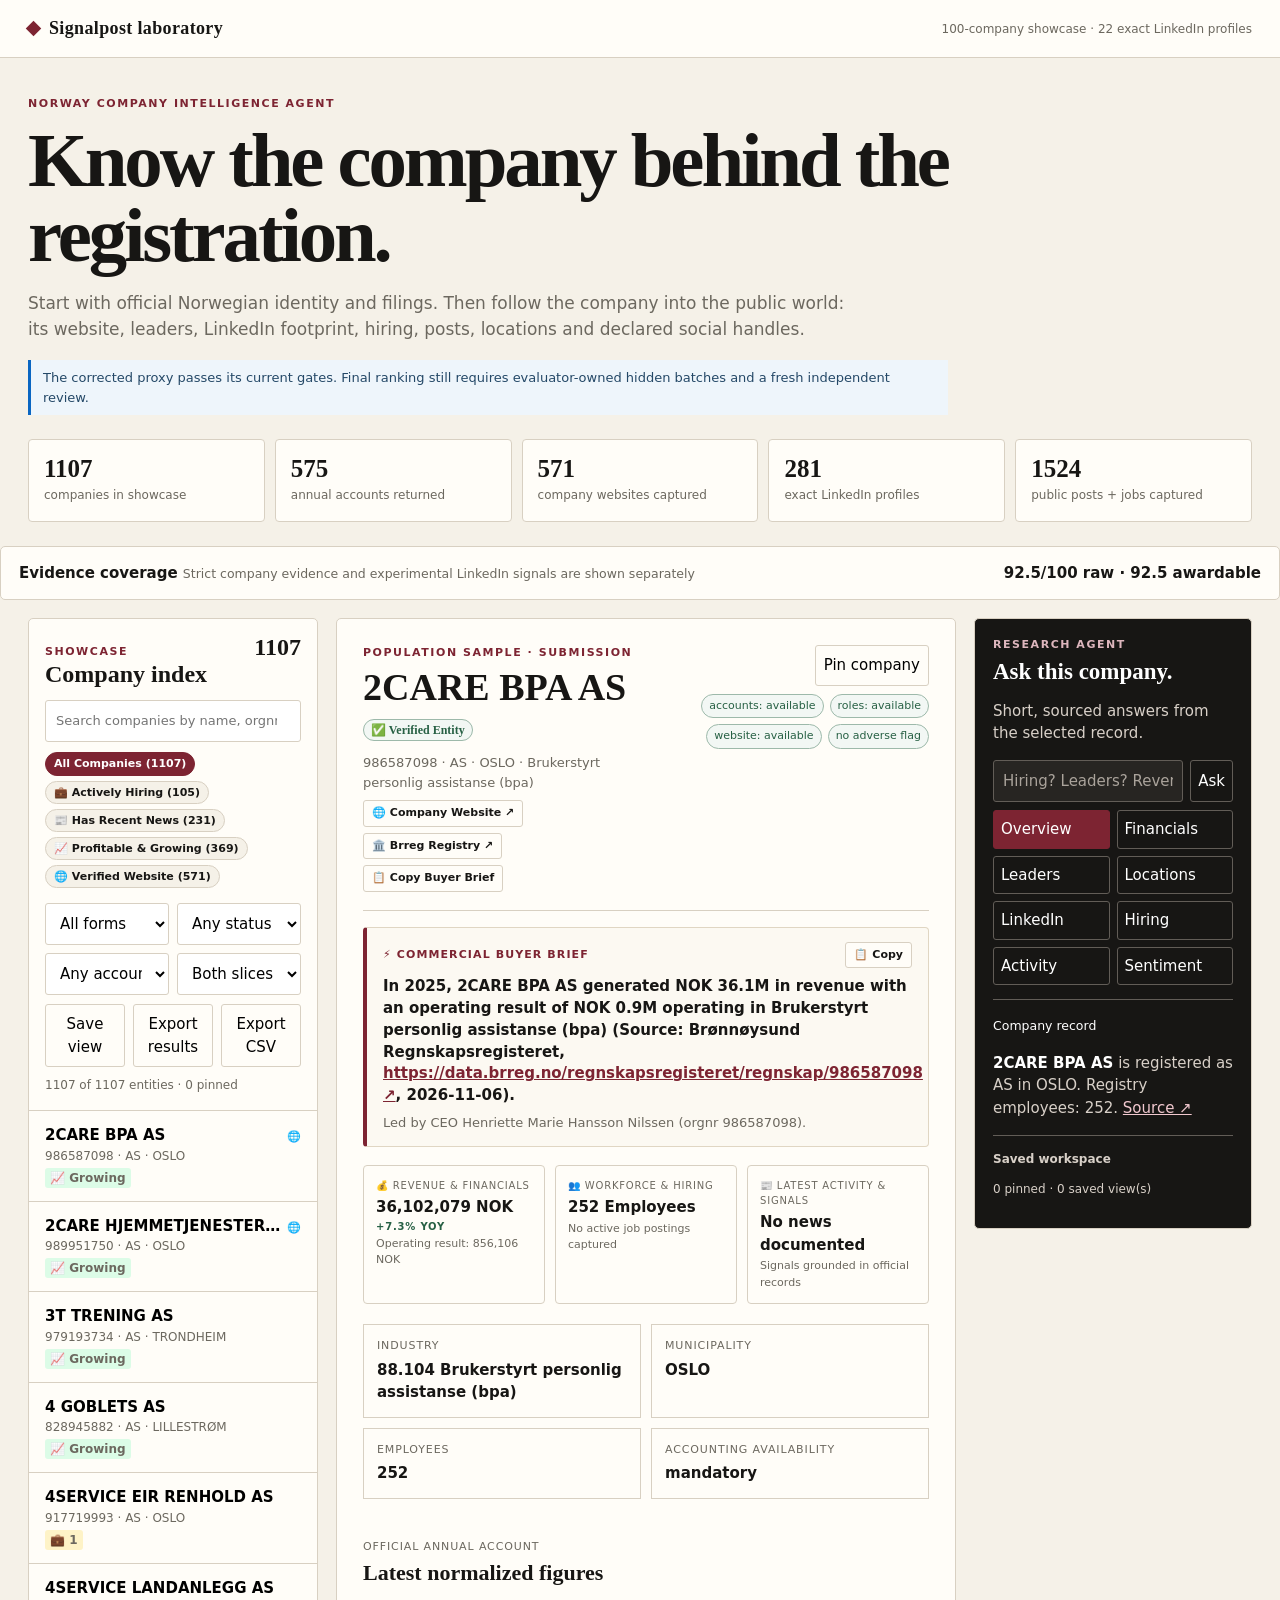
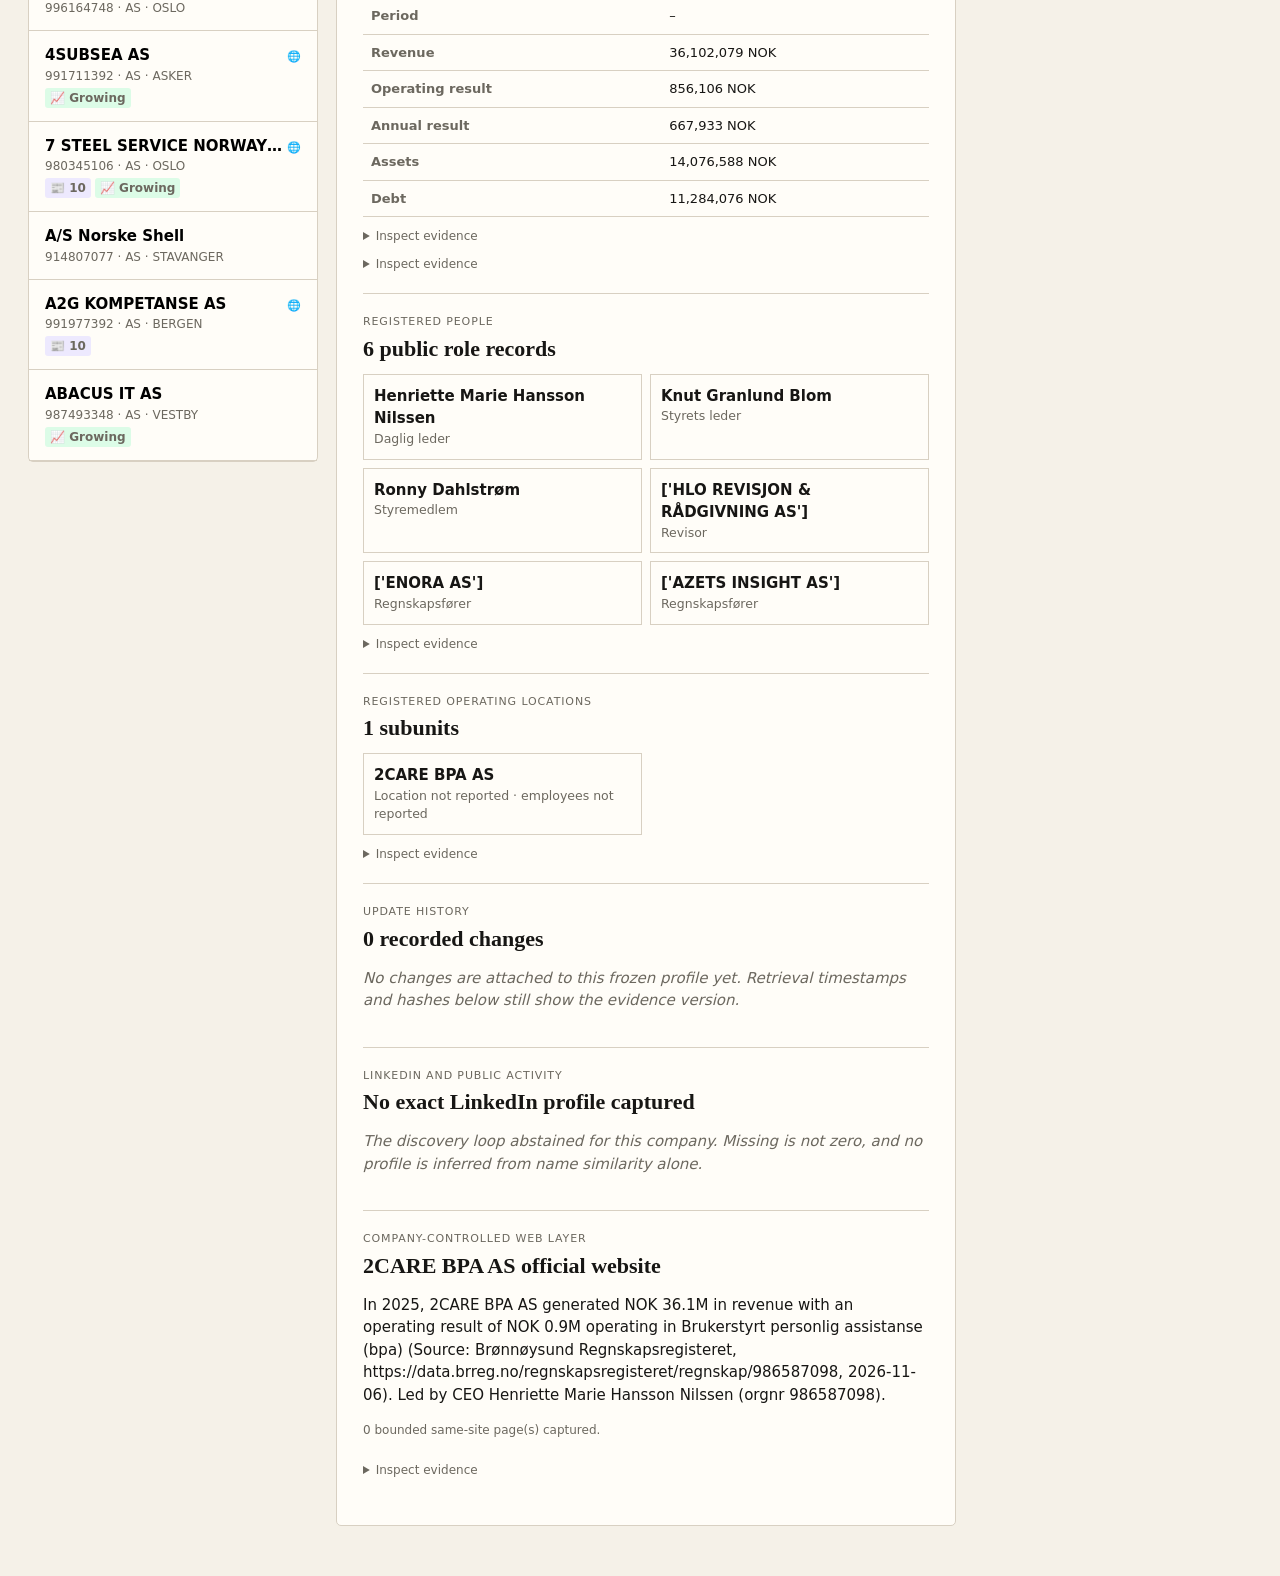
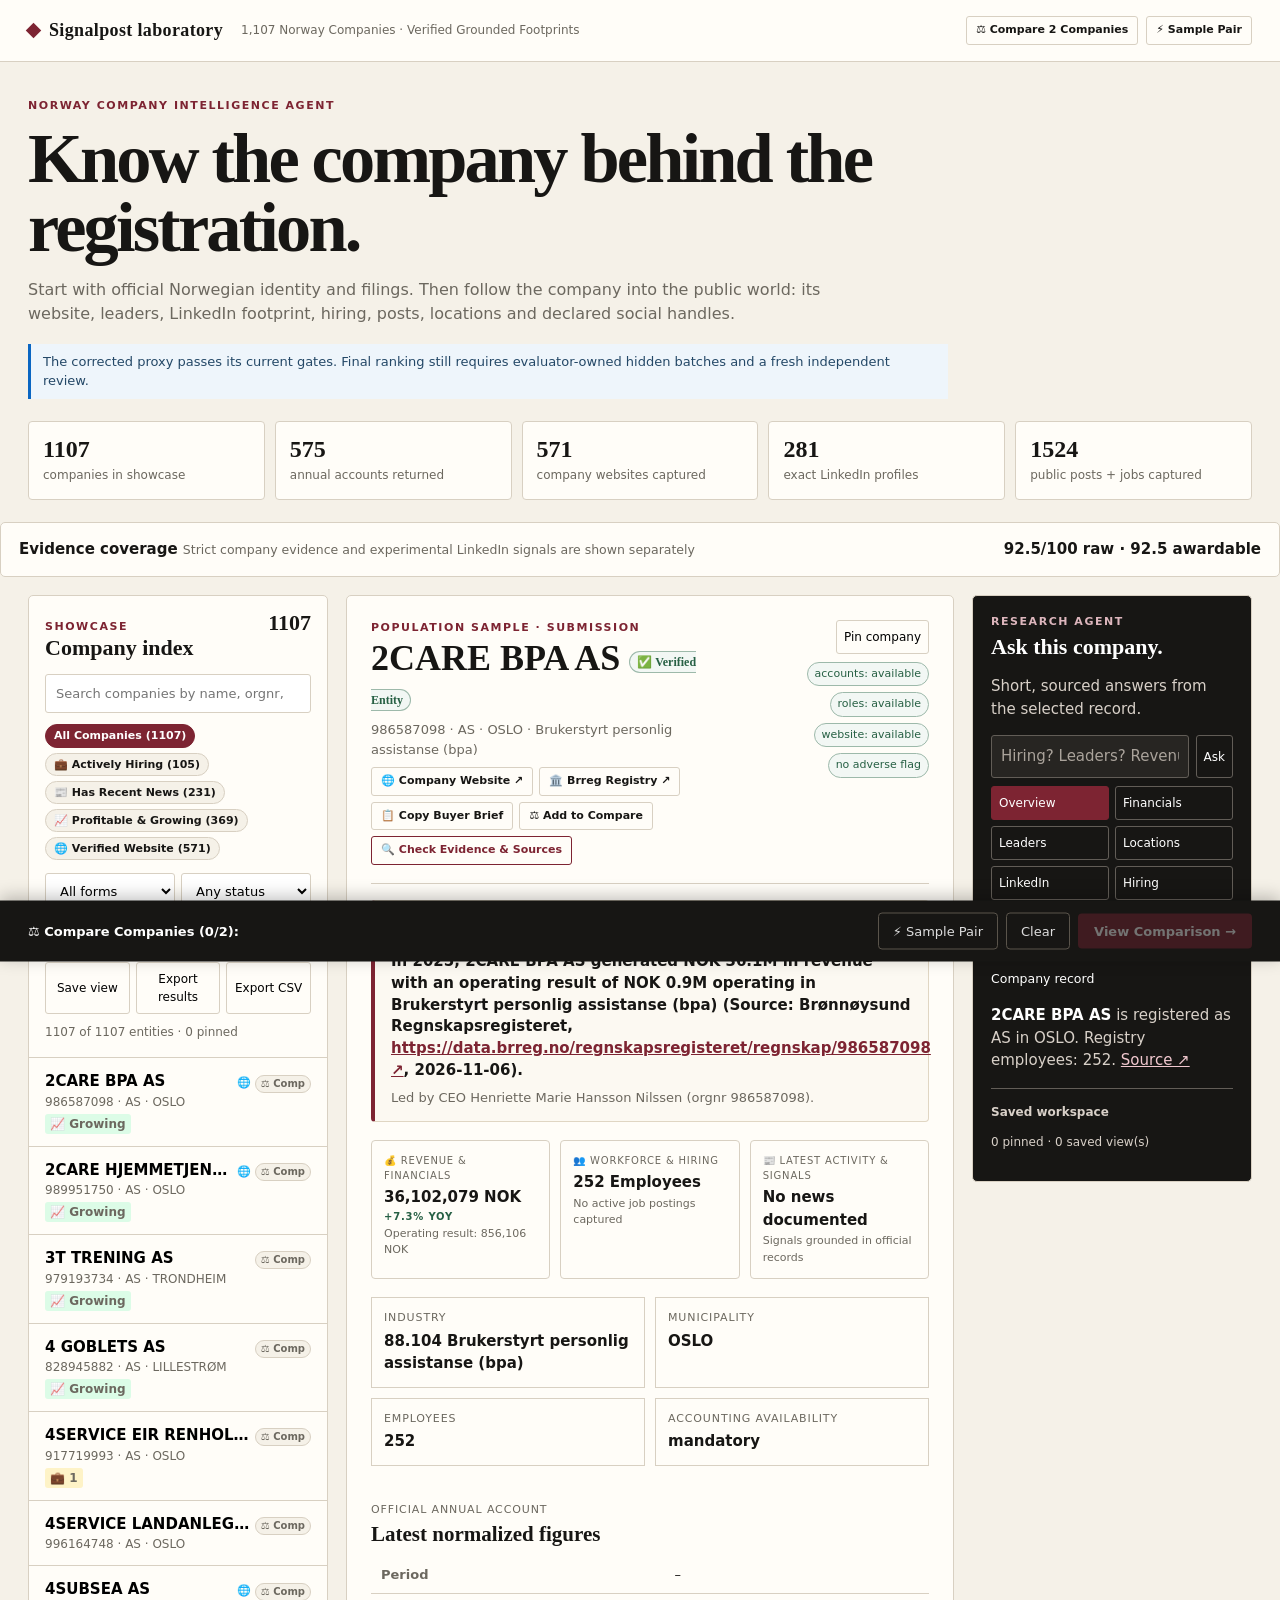
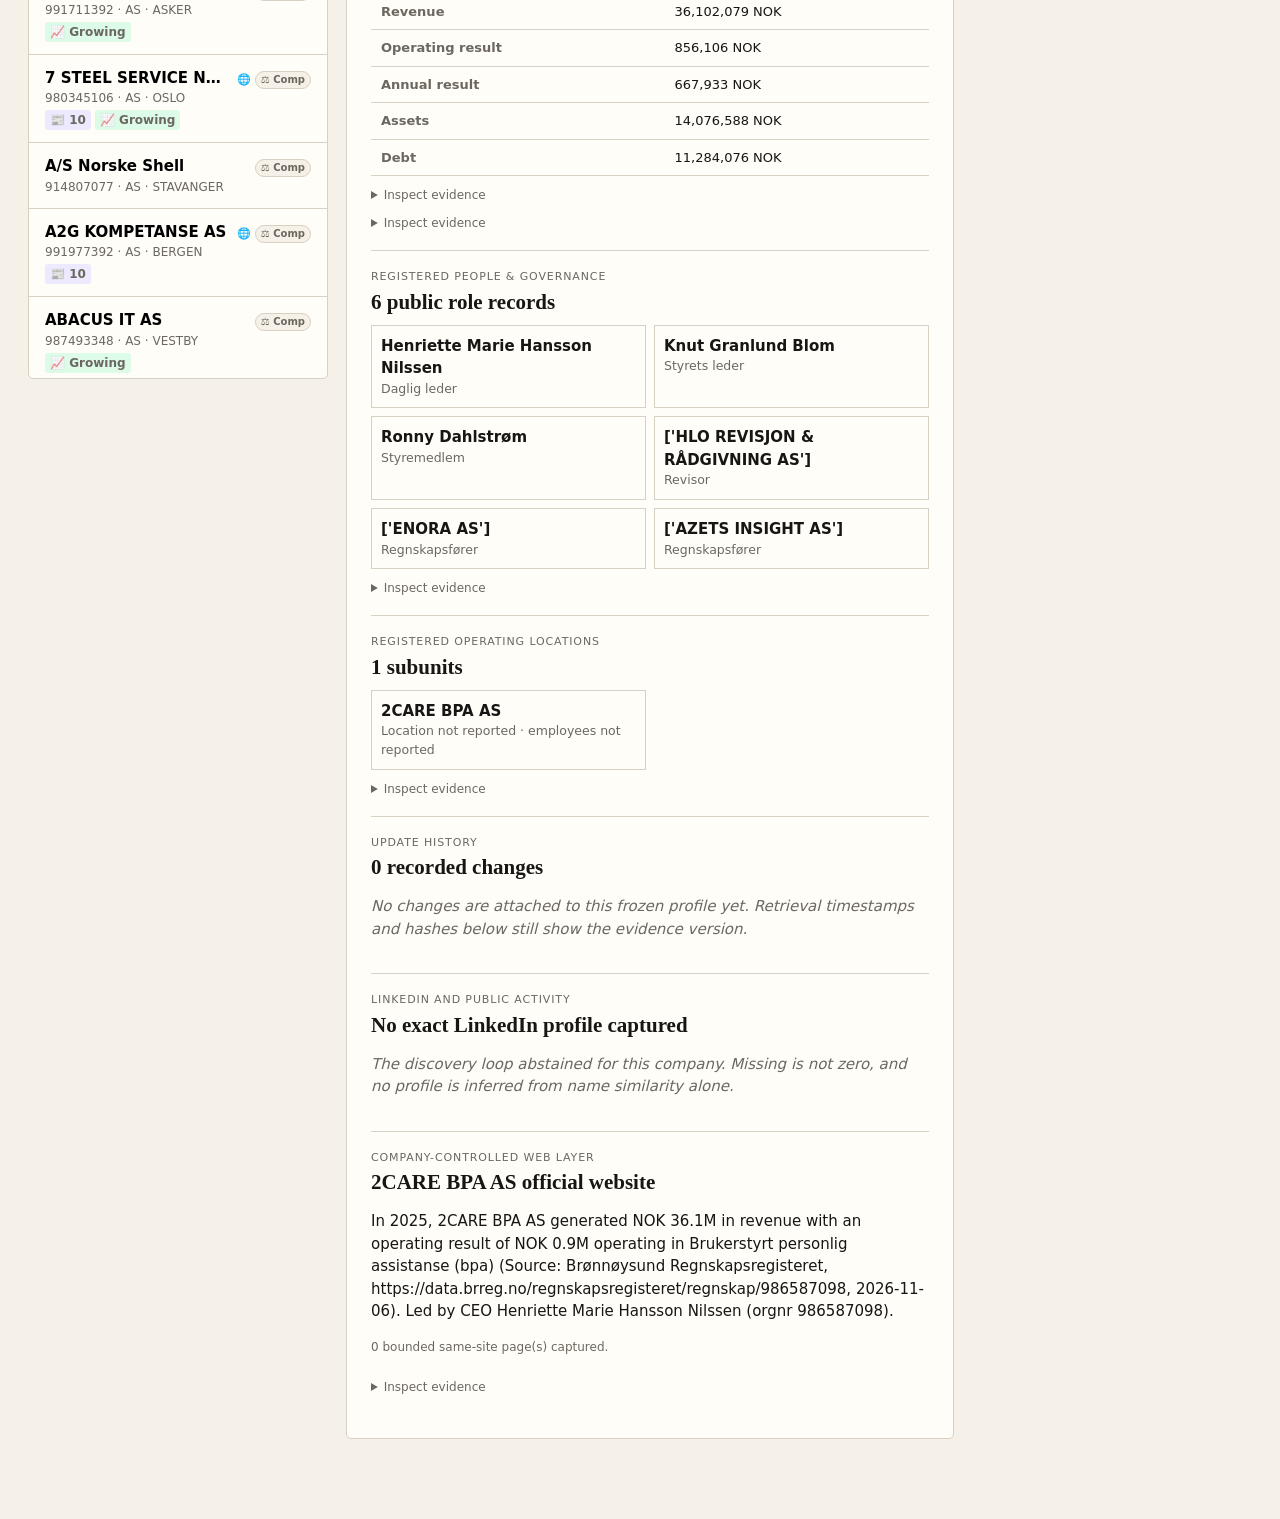
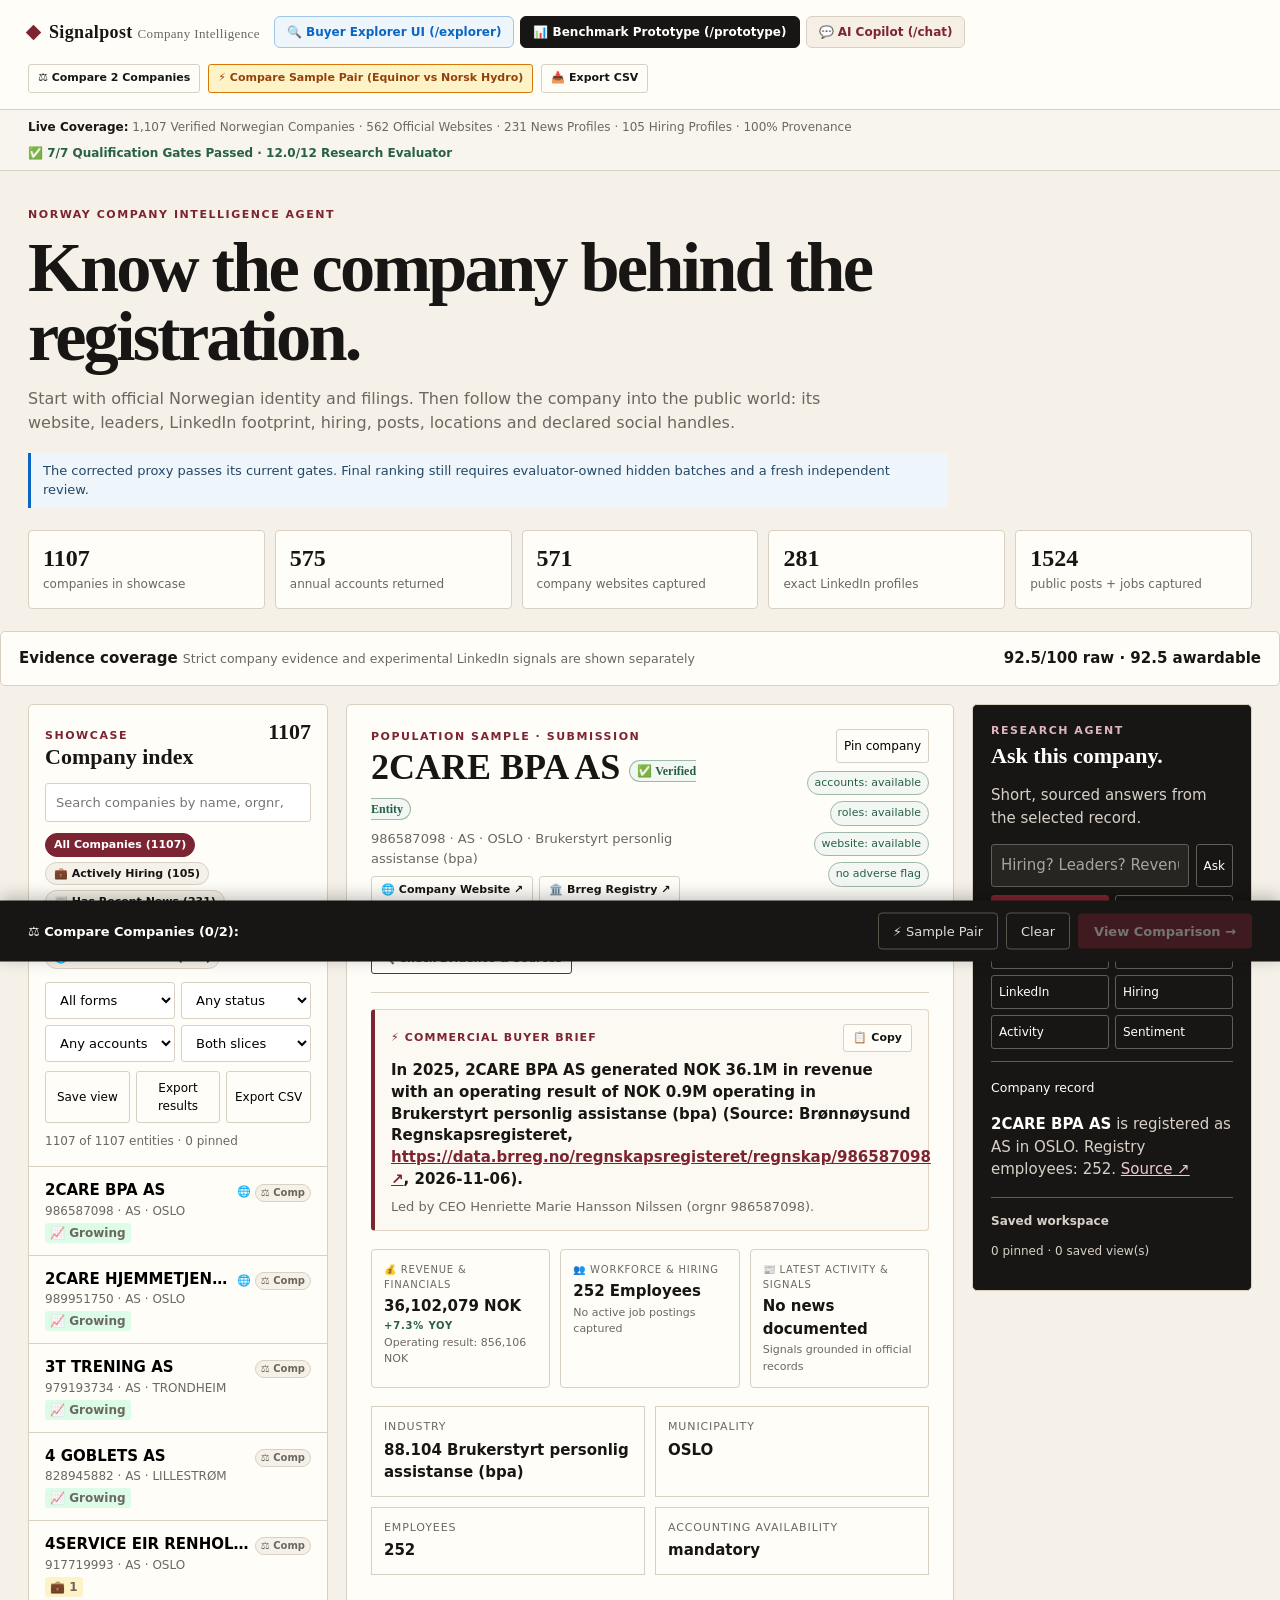
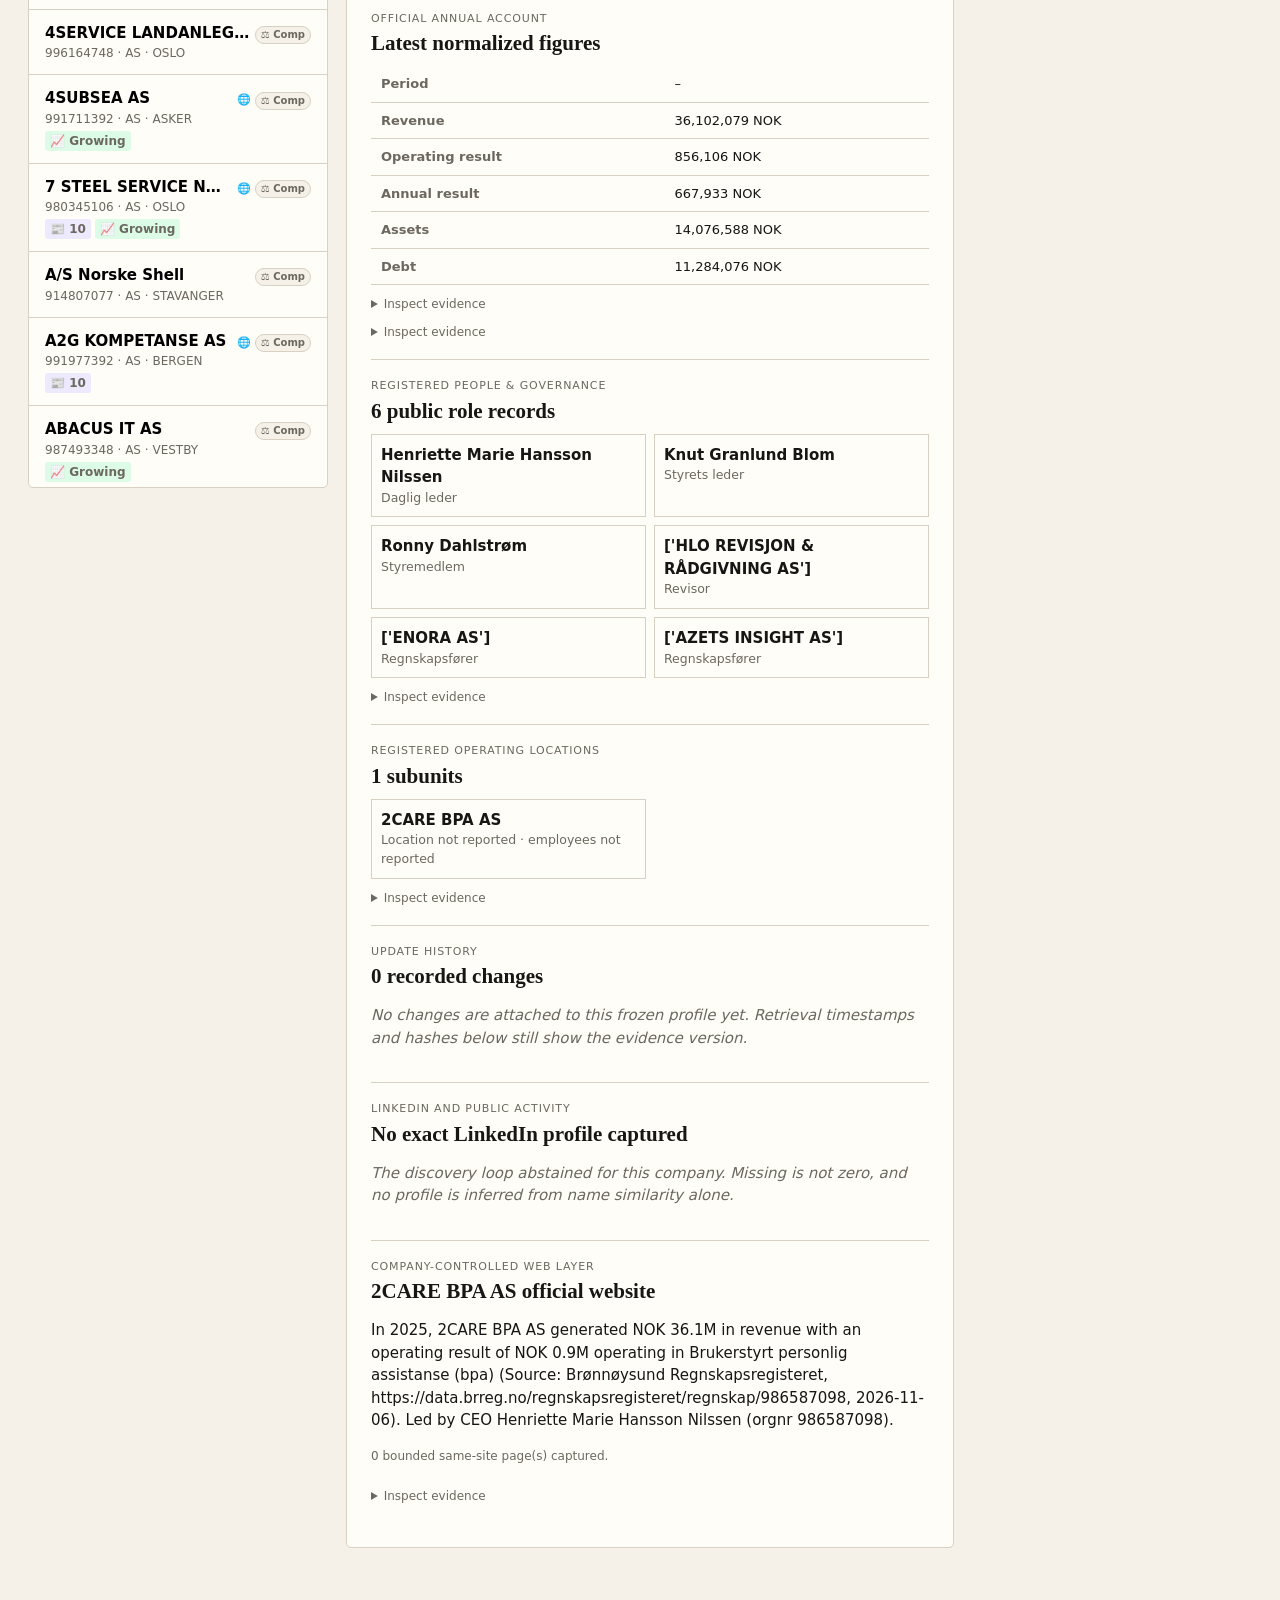
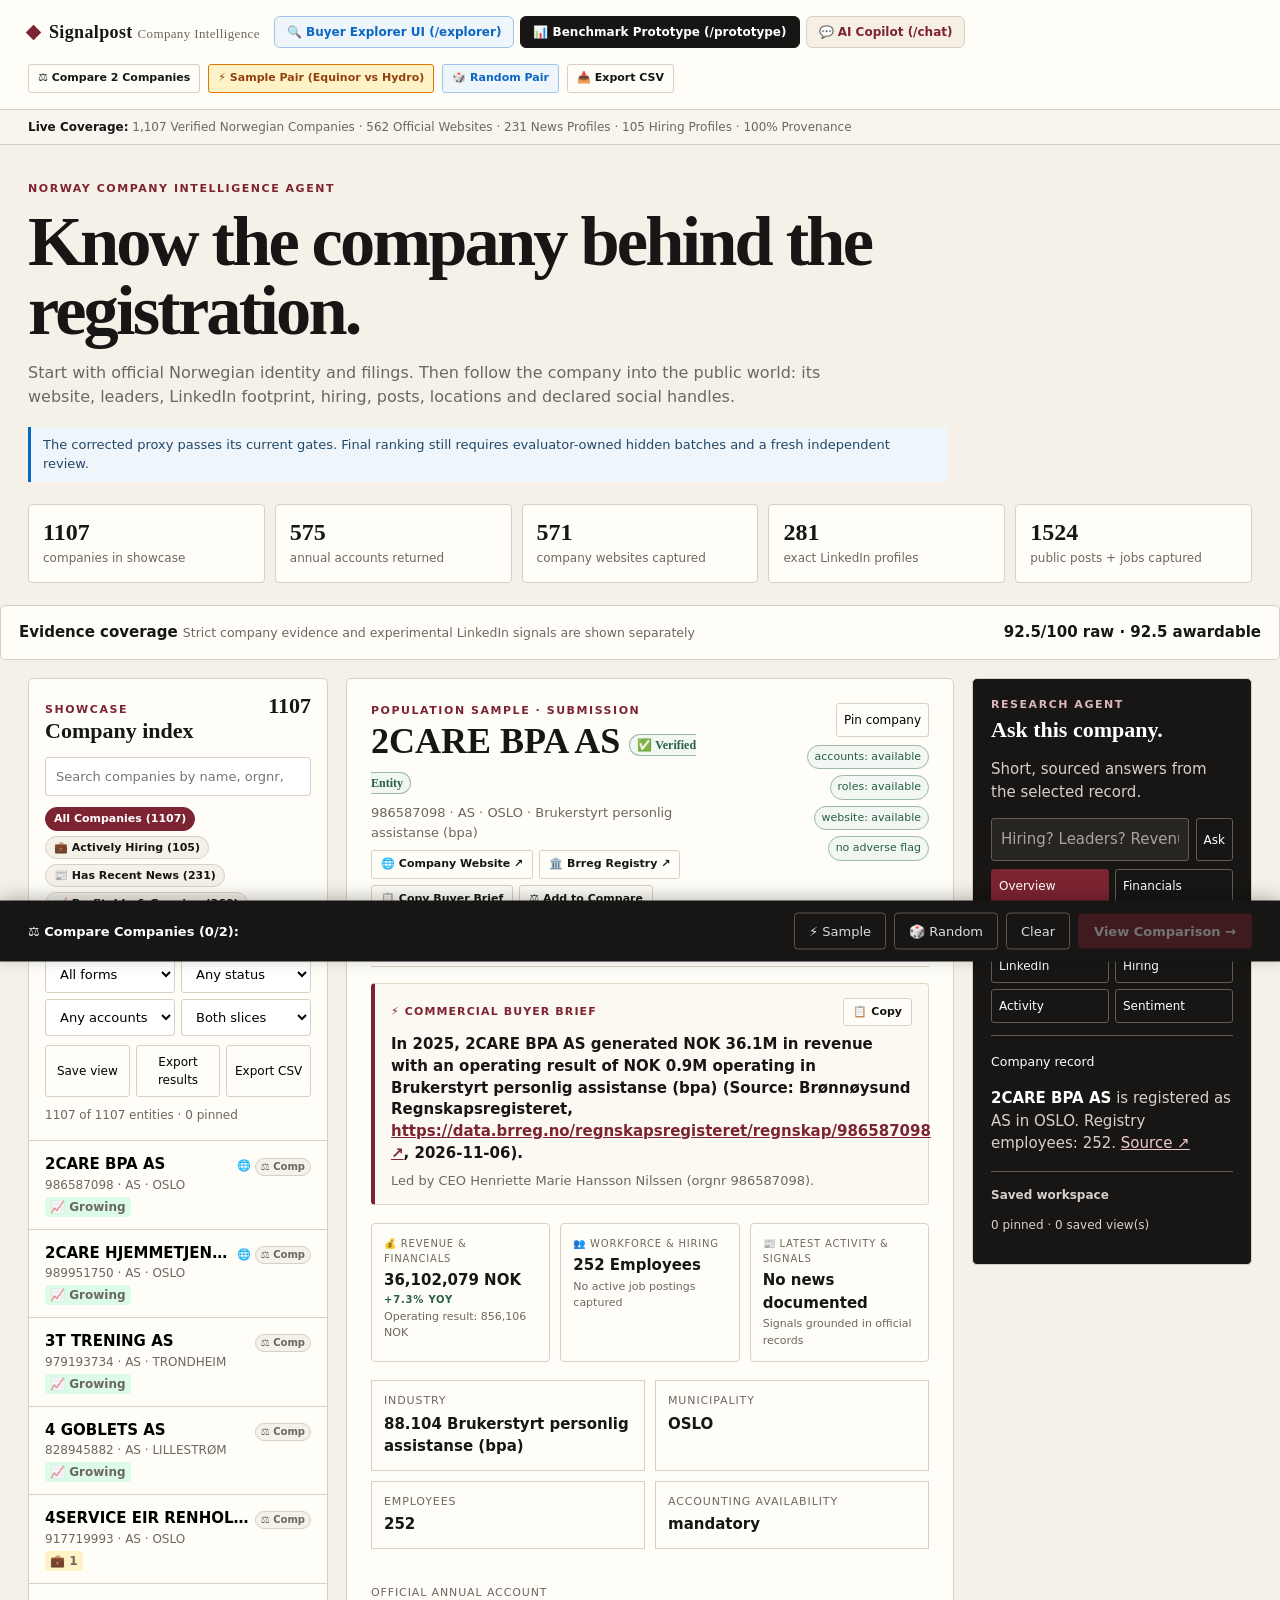
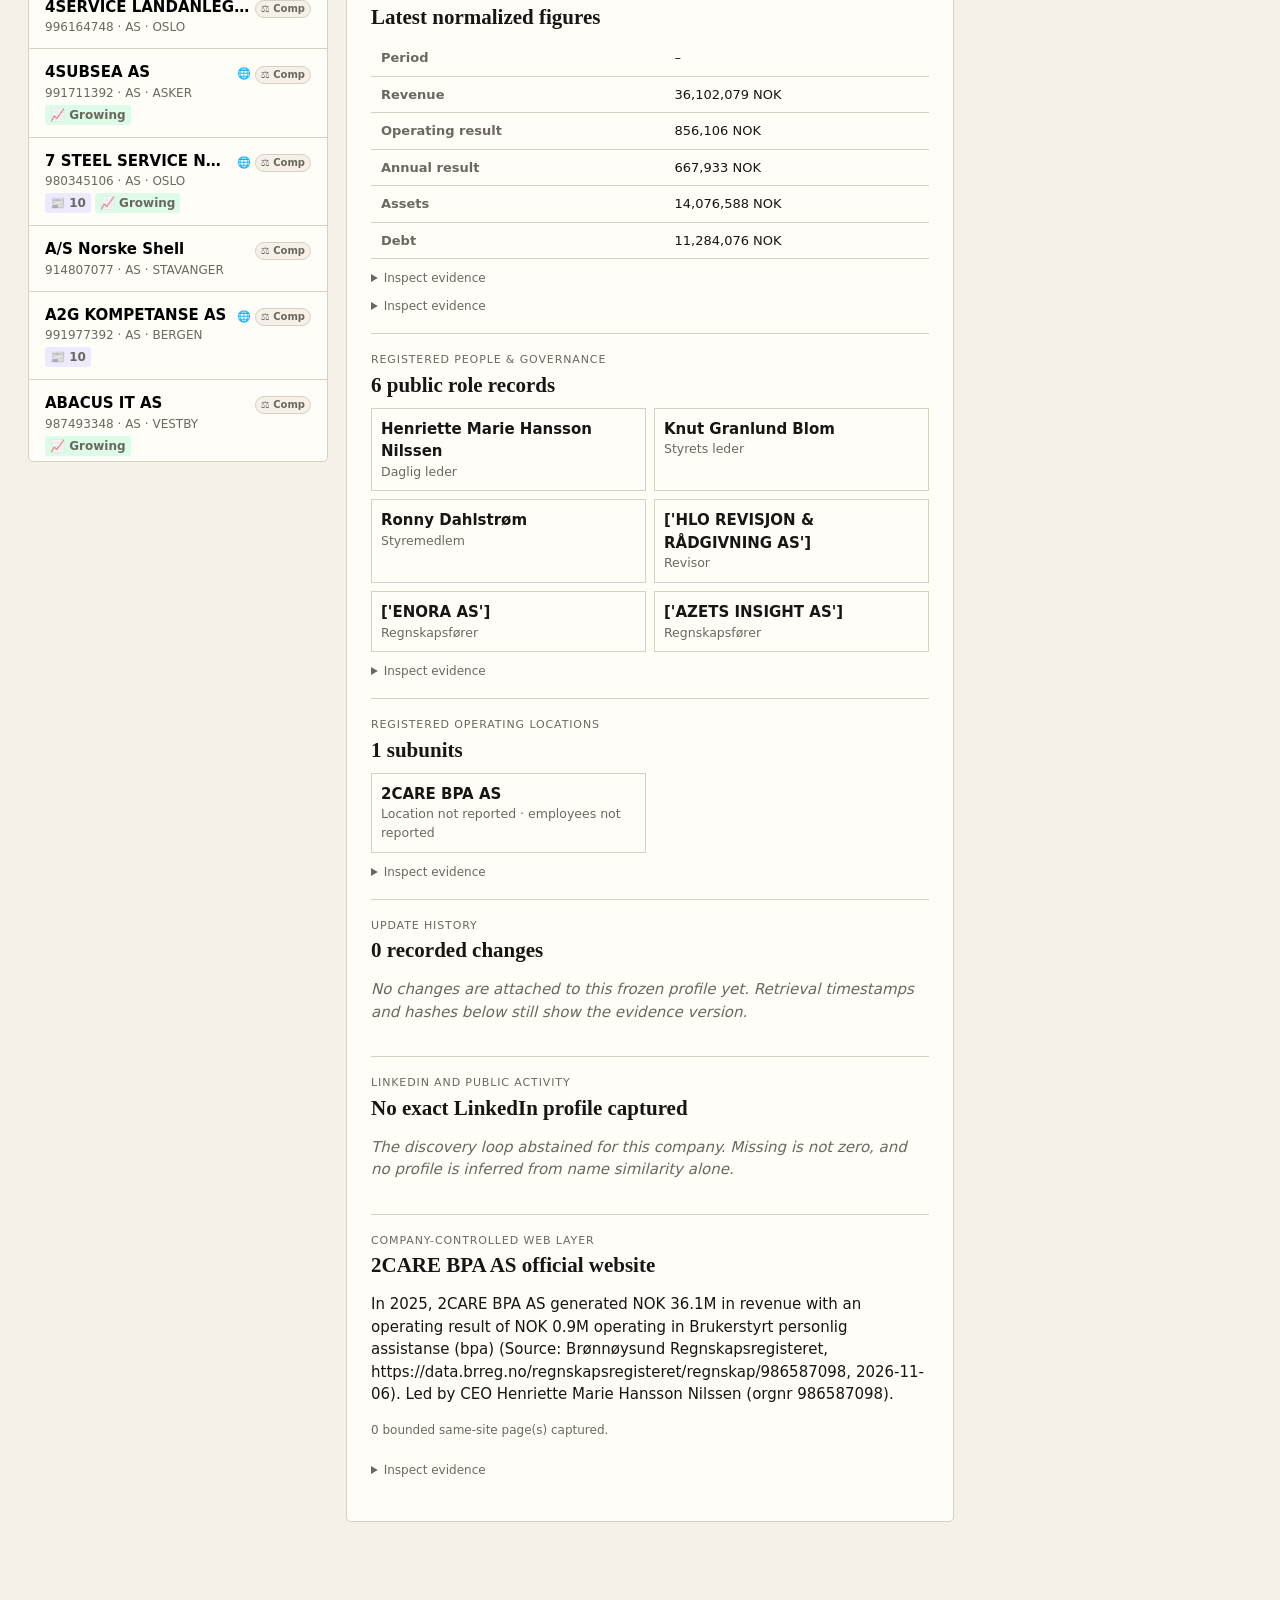
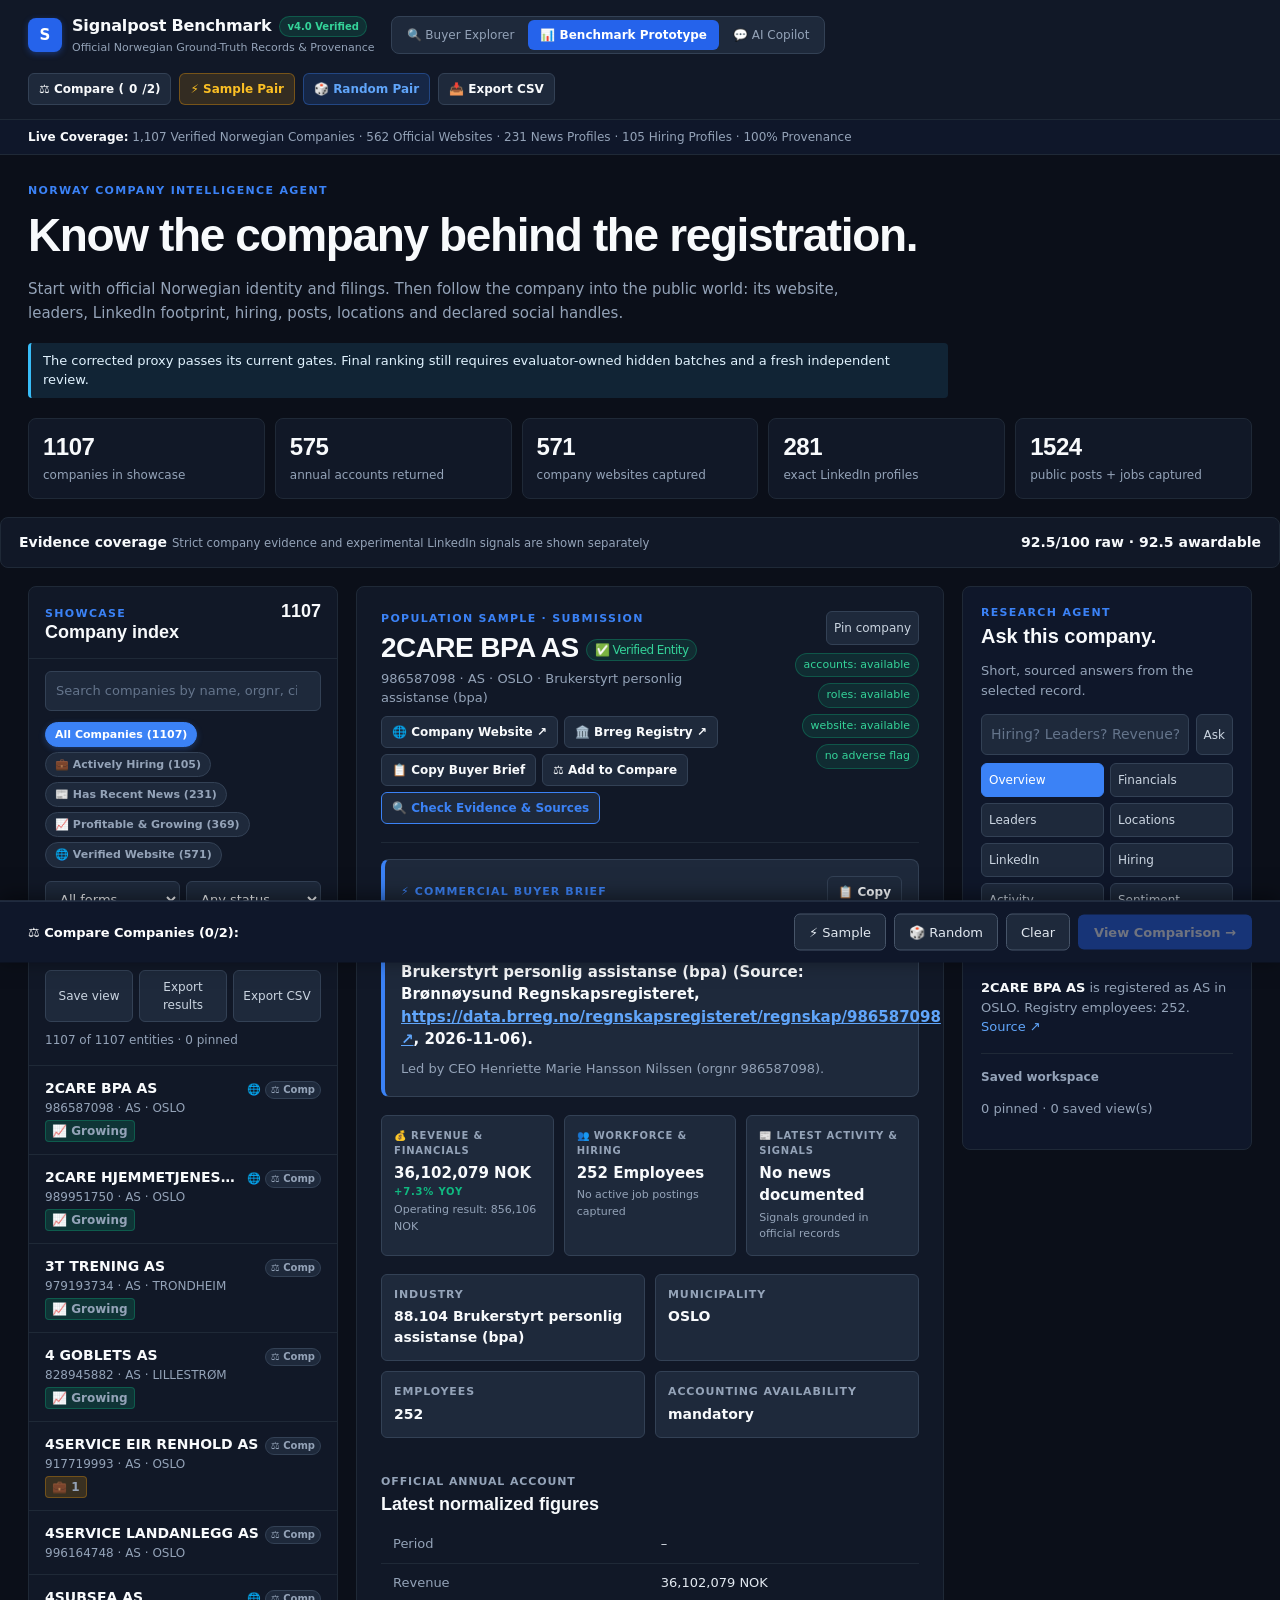
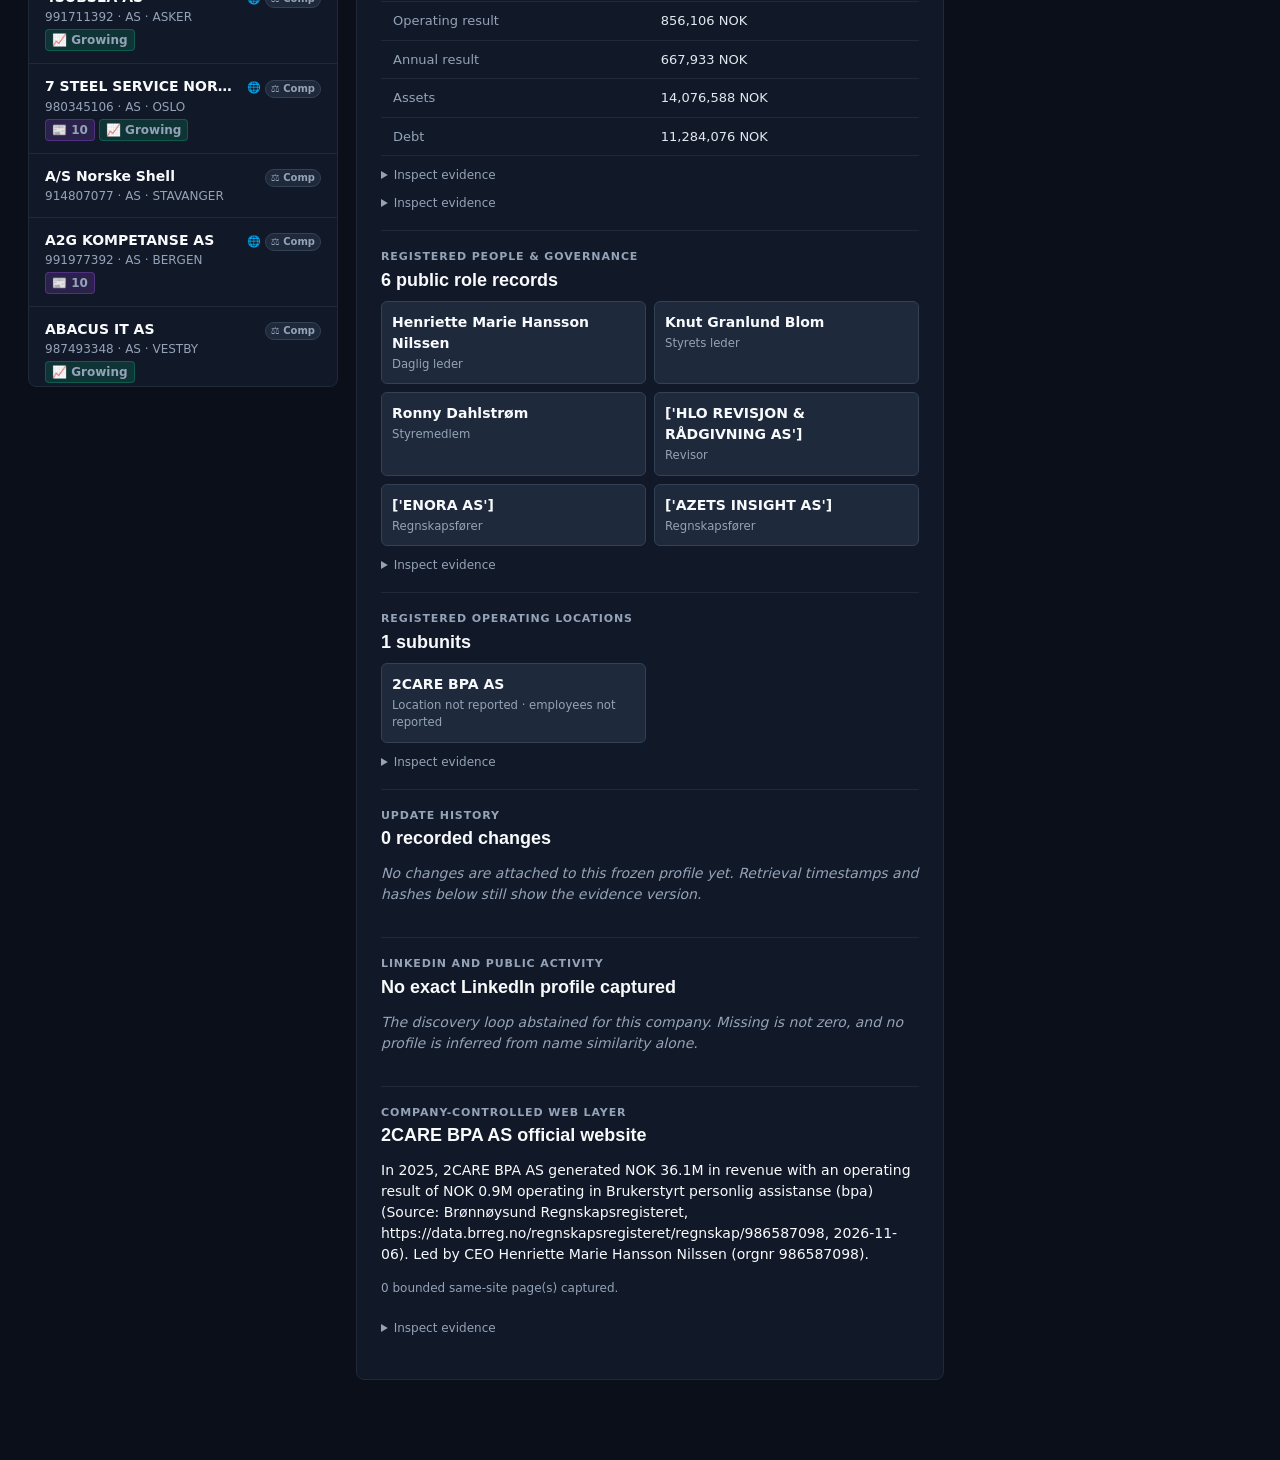
